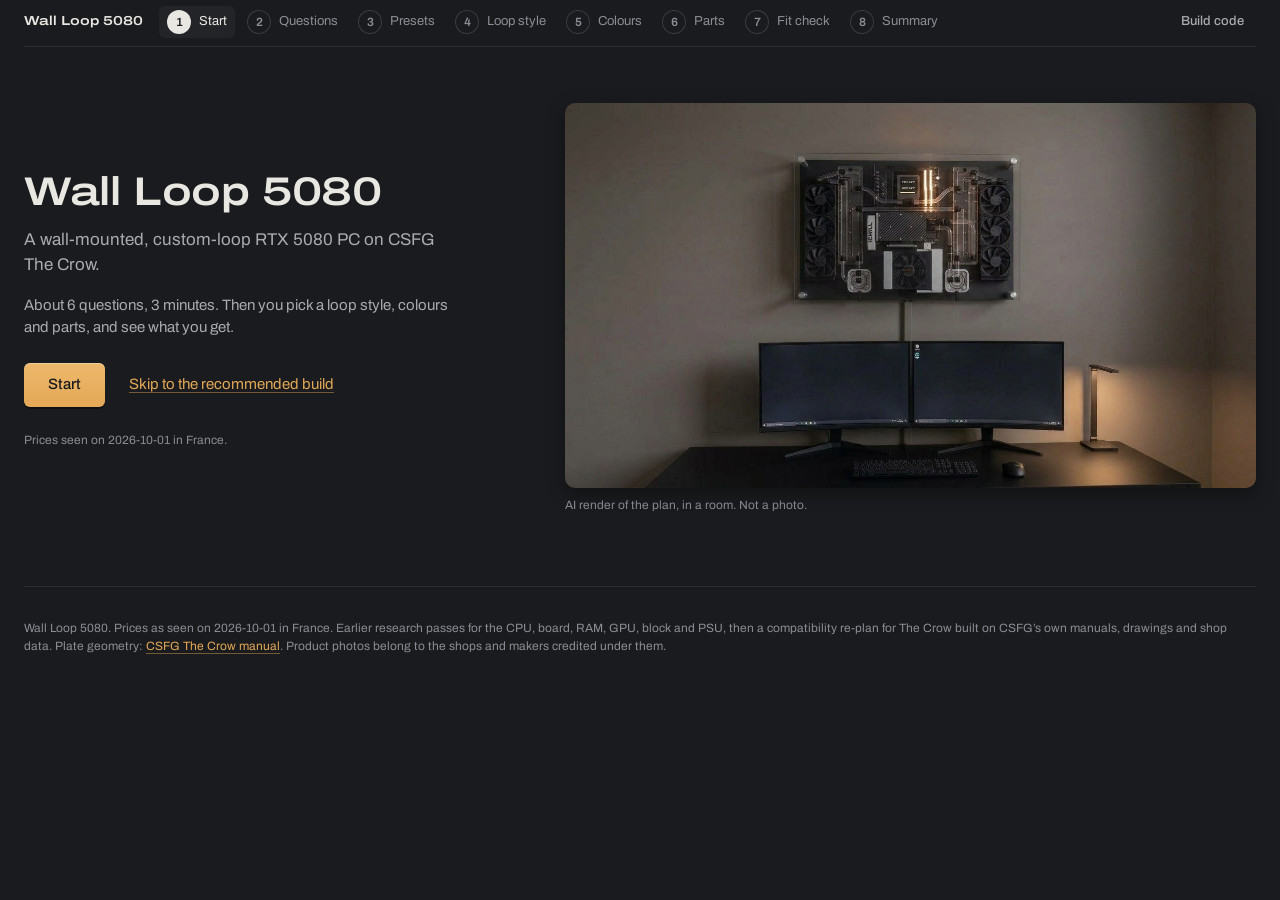
==== index.html @ c1c0ceb1 "Replace the long build sheet with the guided funnel Eight-step funnel: questions, three presets with" ====
<!doctype html><html lang="en"><head><meta charset="utf-8"><meta name="viewport" content="width=device-width, initial-scale=1, viewport-fit=cover"></head><body>
<title>Wall Loop 5080</title>
<meta name="theme-color" content="#1A1B1E">
<link rel="preconnect" href="https://fonts.googleapis.com">
<link rel="preconnect" href="https://fonts.gstatic.com" crossorigin>
<link rel="stylesheet" href="https://fonts.googleapis.com/css2?family=Archivo:wdth,wght@62..125,400..700&display=swap">
<style>
:root{
  color-scheme:dark;
  --wall:#1A1B1E; --panel:#222428; --panel-hi:#2A2D32; --panel-lo:#1D1E21; --socket:#141518;
  --line:rgba(255,255,255,.08); --line-strong:rgba(255,255,255,.14);
  --ink:#E9E7E2; --ink-2:#A9ABB0; --ink-3:#8A8D93;
  --accent:#E3A857; --accent-hi:#EDB86C; --accent-lo:#C98F42; --on-accent:#1A1B1E;
  --coolant:#8FC6CC; --danger:#E0705C;
  --silver:#C4C7CC; --acrylic:rgba(214,232,236,.10); --acrylic-edge:rgba(214,232,236,.50); --photo:#E6E4DF; --photo-ink:#5C5E63; --socket-hi:#18191C;
  --ring:0 0 0 2px var(--focus);
  --sh-panel:0 6px 18px rgba(0,0,0,.35);
  --sh-socket:inset 0 2px 3px rgba(0,0,0,.6), inset 0 -1px 0 rgba(255,255,255,.07);
  --sh-raised:inset 0 1px 0 rgba(255,255,255,.3), 0 2px 0 rgba(0,0,0,.45);
  --ease:cubic-bezier(.4,0,.2,1);
  --t1:100ms; --t2:120ms; --t3:200ms; --t4:280ms;
  --r-badge:3px; --r-ctl:6px; --r-panel:10px;
  --font-mono:ui-monospace,Consolas,monospace;
  --font:'Archivo','Helvetica Neue',Arial,system-ui,sans-serif;
  /* roles (overlays, presses, focus) */
  --accent-line:rgba(227,168,87,.45); --press:rgba(0,0,0,.35); --panel-on:#34373C; --overlay:rgba(20,21,24,.82); --line-dash:rgba(255,255,255,.2); --focus:rgba(227,168,87,.6); --backdrop:rgba(10,11,13,.86); --radar-fill:rgba(233,231,226,.12); --mask:#000; --swatch-edge:rgba(255,255,255,.18); --swatch-glass:rgba(20,21,24,.4); --swatch-liquid:rgba(255,255,255,.35); --level-off:#3A3C40; --level-glow:#E8D2B4; --level-glow-halo:rgba(255,206,150,.5); --level-showcase:#F4E3CB; --level-showcase-halo:rgba(255,206,150,.85); --danger-line:rgba(224,112,92,.6); --backdrop-sheet:rgba(10,11,13,.8);
  /* plan drawing (SVG .s-*): one token per element and property */
  --plan-co:#0E0F11;
  --plan-co-line:rgba(255,255,255,.1);
  --plan-rad:#25272B;
  --plan-rad-line:rgba(255,255,255,.2);
  --plan-fan:#1B1C1F;
  --plan-fan-line:rgba(255,255,255,.2);
  --plan-board:#24262A;
  --plan-board-line:rgba(255,255,255,.26);
  --plan-part:#2E3034;
  --plan-part-line:rgba(255,255,255,.28);
  --plan-dark:#141518;
  --plan-dark-line:rgba(255,255,255,.18);
  --plan-screen:#0C0D0F;
  --plan-screen-line:rgba(255,255,255,.35);
  --plan-ram:#3A3C40;
  --plan-ramlit:#4A4C51;
  --plan-ramlit-line:rgba(255,236,210,.5);
  --plan-tube-line:#8FC6CC;
  --plan-core-line:#8FC6CC;
  --plan-chain-line:#0F1012;
  --plan-chain-o-line:rgba(255,255,255,.4);
  --plan-arrow:#E9E7E2;
  --plan-fit:#0F1012;
  --plan-fit-line:rgba(255,255,255,.45);
  --plan-qd:#D6D4CF;
  --plan-qd-line:#0F1012;
  --plan-qd-line-line:#0F1012;
  --plan-lbl:#E9E7E2;
  --plan-lbl2:#A9ABB0;
  --plan-lbl3:#8A8D93;
  --plan-halo-line:#1A1B1E;
  --plan-lead-line:#8A8D93;
  --plan-mark:#E9E7E2;
  --plan-air:#E9E7E2;
  --plan-ground-line:#8A8D93;
  --plan-scale:#E9E7E2;
  --plan-guide-line:rgba(255,255,255,.16);
  --plan-wall:#2C2D31;
  --plan-glass:rgba(143,198,204,.08);
  --plan-glass-line:rgba(143,198,204,.5);
  --plan-wallbg:#2C2D31;
  --plan-plate:#141518;
  --plan-plate-line:rgba(255,255,255,.26);
  --plan-hw:#3A3D42;
  --plan-hw-line:#C4C7CC;
  --plan-hw2:#2A2C30;
  --plan-hw2-line:rgba(196,199,204,.55);
  --plan-rod:#C4C7CC;
  --plan-rod-line:#141518;
  --plan-acryl:rgba(214,232,236,.10);
  --plan-acryl-line:rgba(214,232,236,.50);
  --plan-chan:rgba(143,198,204,.16);
  --plan-chan-line:rgba(214,232,236,.32);
  --plan-chan-t:#A9ABB0;
  --plan-fanf:#1B1C1F;
  --plan-fanf-line:rgba(255,255,255,.22);
  --plan-fanr:#111214;
  --plan-fanr-line:rgba(255,255,255,.12);
  --plan-blade-line:rgba(255,255,255,.14);
  --plan-carbon:#1E2023;
  --plan-carbon-line:rgba(255,255,255,.28);
  --plan-dim-line:#8A8D93;
  --plan-air2:#A9ABB0;
  --plan-layer-t:#E9E7E2;
  --plan-run:#1A1B1E;
  --plan-run-line:#8FC6CC;
  --plan-run-t:#E9E7E2;
  --plan-logo:#C4C7CC;
  --plan-tube-end:rgba(143,198,204,.26);
  --plan-tube-end-line:#8FC6CC;
  --plan-dev:#1B1C1F;
  --plan-dev-line:rgba(255,255,255,.4);
  --plan-elbow:#0F1012;
  --plan-elbow-line:rgba(255,255,255,.45);
  /* cooling chart (SVG .c-*) */
  --chart-grid-line:rgba(255,255,255,.07);
  --chart-axis:#8A8D93;
  --chart-fan-line:#E9E7E2;
  --chart-pump-line:#8FC6CC;
  --chart-dot:#E9E7E2;
  --chart-dot-line:#222428;
  --chart-dot2:#8FC6CC;
  --chart-dot2-line:#222428;
  --chart-alarm-line:#E0705C;
  --chart-alarm-t:#E0705C;
  --chart-lbl:#E9E7E2;
  --chart-lbl2:#8FC6CC;
  --chart-tip:#141518;
  --chart-tip-line:rgba(255,255,255,.2);
  --chart-tip2:#E9E7E2;
}
*,*::before,*::after{box-sizing:border-box}
body{margin:0;background:var(--wall);color:var(--ink);font-family:var(--font);font-size:15px;line-height:1.5;padding-inline:16px;-webkit-font-smoothing:antialiased;text-rendering:optimizeLegibility}
@media (min-width:720px){body{padding-inline:24px}}
.wrap{max-width:1200px;margin-inline:auto}
h1,h2,h3,h4,h5{margin:0;font-weight:600;line-height:1.15;text-wrap:balance}
p{margin:0}
ul,ol{margin:0;padding:0;list-style:none}
.num{font-variant-numeric:tabular-nums}
a{color:var(--accent);text-decoration:underline;text-decoration-color:var(--accent-line);text-underline-offset:3px;transition:color var(--t2) var(--ease),text-decoration-color var(--t2) var(--ease)}
a:hover{color:var(--accent-hi);text-decoration-color:currentColor}
a:active{color:var(--accent-lo)}
:focus-visible{outline:none;box-shadow:var(--ring);border-radius:var(--r-badge)}
.visually-hidden{position:absolute;width:1px;height:1px;overflow:hidden;clip:rect(0 0 0 0);white-space:nowrap}
:root{scroll-padding-top:56px}
button,a,label,summary{touch-action:manipulation;-webkit-tap-highlight-color:transparent}
.skip{position:absolute;left:16px;top:8px;z-index:30;padding:8px 12px;border-radius:var(--r-ctl);background:var(--accent);color:var(--on-accent);font-size:13px;font-weight:600;text-decoration:none;transform:translateY(-200%);transition:transform var(--t3) var(--ease)}
.skip:focus-visible{transform:none;box-shadow:var(--ring)}
.skip:hover,.skip:active{color:var(--on-accent)}
.sub-h[id]{scroll-margin-top:56px}

/* Header */
.lead{font-size:17px;color:var(--ink-2);max-width:48ch;margin-top:12px}
.plate dl{margin:0}
.plate{margin:0;background:var(--panel);border:1px solid var(--line-strong);border-radius:var(--r-panel);box-shadow:var(--sh-panel);padding:8px 16px}
.plate-row{display:grid;grid-template-columns:minmax(0,1fr) auto;align-items:baseline;gap:16px;padding-block:12px;border-bottom:1px solid var(--line)}
.plate-row dt{font-size:15px;color:var(--ink-2)}
.plate-row dt small{display:block;font-size:12px;color:var(--ink-3)}
.plate-row dd{margin:0;text-align:right}
.plate-row .big{display:block;font-size:26px;font-weight:600;font-variant-numeric:tabular-nums;letter-spacing:-.01em}
.plate-row dd small{display:block;font-size:12px;margin-top:4px}
#thermal-table th[scope="rowgroup"]{white-space:normal;color:var(--ink);font-weight:400;min-width:96px}

.plate-foot{font-size:12px;color:var(--ink-3);padding-block:12px 4px}

/* Sections */
section{padding-block:48px;border-top:1px solid var(--line);scroll-margin-top:44px}
.sec-head{display:grid;gap:8px;margin-bottom:24px;max-width:72ch}
.sec-head h2{font-size:26px}
.sec-head p{color:var(--ink-2)}
h3{font-size:20px}
.sub-h{font-size:17px;margin:32px 0 12px}
.sub-h:first-child{margin-top:0}

/* Buttons */
.btn,.tog,.ghost{font:inherit;font-size:13px;font-weight:500;height:32px;padding-inline:12px;border-radius:var(--r-ctl);border:0;cursor:pointer;display:inline-flex;align-items:center;gap:8px;white-space:nowrap;transition:background-color var(--t2) var(--ease),color var(--t2) var(--ease),filter var(--t2) var(--ease)}
.btn{background:linear-gradient(var(--accent-hi),var(--accent));color:var(--on-accent);box-shadow:var(--sh-raised)}
.btn:hover{filter:brightness(1.08)}
.btn:active{transform:translateY(1px);box-shadow:inset 0 2px 3px var(--press);background:var(--accent-lo)}
.tog{background:var(--panel);color:var(--ink-2);box-shadow:inset 0 0 0 1px var(--line-strong)}
.tog:hover{background:var(--panel-hi);color:var(--ink)}
.tog:active{background:var(--panel-lo)}
.tog[aria-pressed="true"]{background:linear-gradient(var(--panel-on),var(--panel-hi));color:var(--ink);box-shadow:var(--sh-raised)}
.tog[aria-pressed="true"]:hover{filter:brightness(1.08)}
.tog .dot{width:8px;height:8px;border-radius:50%;background:var(--ink-3)}
.tog[aria-pressed="true"] .dot{background:var(--accent)}
.ghost{background:transparent;color:var(--ink-2)}
.ghost:hover{background:var(--panel-hi);color:var(--ink)}
.ghost:active{background:var(--panel-lo)}
.btn:focus-visible,.tog:focus-visible,.ghost:focus-visible{box-shadow:var(--ring);border-radius:var(--r-ctl)}
.btn:focus-visible,.tog[aria-pressed="true"]:focus-visible{box-shadow:var(--sh-raised),0 0 0 2px var(--ink)}
.views .ghost[aria-pressed="true"]{background:var(--panel);color:var(--ink);box-shadow:inset 0 0 0 1px var(--line-strong)}
.views .ghost[aria-pressed="true"]:focus-visible{box-shadow:inset 0 0 0 1px var(--line-strong),var(--ring)}
.btn[disabled],.tog[disabled],.ghost[disabled]{opacity:.5;cursor:default;background:var(--panel-hi);color:var(--ink-3);box-shadow:none;filter:none;transform:none}

/* Segmented control */
.seg{position:relative;display:grid;grid-auto-flow:column;grid-auto-columns:minmax(0,1fr);height:36px;padding:4px;background:var(--socket);box-shadow:var(--sh-socket);border-radius:var(--r-ctl);min-width:0}
.seg-thumb{position:absolute;top:4px;bottom:4px;left:4px;width:calc((100% - 8px) / var(--n,3));border-radius:var(--r-badge);background:linear-gradient(var(--accent-hi),var(--accent));box-shadow:var(--sh-raised);transform:translateX(calc(var(--i,0) * 100%));transition:transform var(--t4) var(--ease)}
.seg button{position:relative;z-index:1;font:inherit;font-size:13px;font-weight:500;border:0;background:transparent;color:var(--ink-2);border-radius:var(--r-badge);cursor:pointer;padding-inline:8px;display:flex;align-items:center;justify-content:center;gap:8px;min-width:0;white-space:nowrap;overflow:hidden;text-overflow:ellipsis;transition:color var(--t2) var(--ease)}
.seg button:hover{color:var(--ink)}
.seg button[aria-checked="true"]{color:var(--on-accent)}
.seg button:focus-visible{box-shadow:var(--ring)}
.seg button[aria-checked="true"]:focus-visible{box-shadow:0 0 0 2px var(--ink)}
.seg .k{font-weight:700}
@media (max-width:560px){
  .seg[data-variant-seg]{grid-auto-flow:row;grid-template-columns:repeat(2,minmax(0,1fr));grid-auto-columns:unset;height:auto;grid-auto-rows:32px}
  .seg[data-variant-seg] .seg-thumb{width:calc((100% - 8px) / 2);height:32px;bottom:auto;transform:translate(calc(var(--cx,0) * 100%),calc(var(--cy,0) * 100%))}
}

/* 3D viewport */
.viewport{position:relative;border-radius:var(--r-panel);overflow:hidden;background:var(--panel);aspect-ratio:16/10;max-height:min(720px,75vh);width:100%;box-shadow:var(--sh-panel);border:1px solid var(--line-strong)}
.viewport canvas{display:block;width:100%;height:100%;cursor:grab;touch-action:pan-y}
.viewport canvas:active{cursor:grabbing}
.viewport canvas:focus-visible{box-shadow:none}
.viewport:has(canvas:focus-visible){box-shadow:var(--sh-panel),var(--ring)}
.vp-badge{position:absolute;top:12px;left:12px;font-size:12px;color:var(--ink-2);background:var(--overlay);border-radius:var(--r-badge);padding:4px 8px;pointer-events:none}
.vp-hint{position:absolute;bottom:12px;left:12px;font-size:12px;color:var(--ink-2);background:var(--overlay);border-radius:var(--r-badge);padding:4px 8px;pointer-events:none}
.vp-loading{position:absolute;inset:0;display:grid;place-content:center;font-size:13px;color:var(--ink-2);pointer-events:none;transition:opacity var(--t3) var(--ease)}
.vp-loading.done{opacity:0}
.views{display:flex;flex-wrap:wrap;align-items:center;gap:4px}
.views .lbl{font-size:12px;color:var(--ink-3);margin-right:4px}
.vp-fallback{position:absolute;inset:0;display:grid;place-content:center;gap:8px;padding:24px;text-align:center;color:var(--ink-2);background:var(--panel)}
.vp-fallback[hidden]{display:none}
.vp-fallback strong{color:var(--ink);font-size:17px;font-weight:600}
.vp-controls{display:flex;flex-wrap:wrap;align-items:center;gap:12px;margin-top:16px}
.vp-controls .seg{flex:1 1 480px;max-width:600px}
.vp-controls .grp{display:flex;gap:8px;flex-wrap:wrap}
.vp-note{margin-top:12px;font-size:13px;color:var(--ink-3);max-width:72ch}

.inview{display:grid;grid-template-columns:repeat(auto-fill,minmax(min(100%,260px),1fr));gap:8px}
@media (min-width:1100px){.inview{grid-template-columns:minmax(0,1fr);overflow-y:auto;overscroll-behavior:contain;padding:2px 4px 8px 2px;align-content:start}}
.inview button{font:inherit;text-align:left;display:grid;gap:0;padding:8px 12px;border:0;border-radius:var(--r-ctl);background:var(--socket);box-shadow:var(--sh-socket);color:var(--ink);cursor:pointer;transition:background-color var(--t2) var(--ease)}
.inview button:hover,.inview button:focus-visible{background:var(--socket-hi);box-shadow:var(--sh-socket),var(--ring)}
.inview .nm{font-size:13px;font-weight:500;line-height:1.15;padding-top:4px}
.inview .dm{font-size:12px;color:var(--ink-3);font-variant-numeric:tabular-nums;padding-bottom:4px}
@media (max-width:600px){.viewport{aspect-ratio:1/1}.vp-controls .seg{flex-basis:100%;max-width:none}}

/* Layout schematics */

.schem{margin:0;background:var(--panel);border:1px solid var(--line-strong);border-radius:var(--r-panel);box-shadow:var(--sh-panel);padding:16px}
.schem-scroll{position:relative;overflow-x:auto}
.schem-scroll svg{display:block;width:100%;height:auto}
#schem-svg svg{min-width:960px}
#side-svg svg{min-width:340px}
.schem.side{padding:16px 8px 8px}
.schem-cap{font-size:12px;color:var(--ink-3);margin:0 0 8px}
.legend{display:flex;flex-wrap:wrap;gap:8px 24px;margin-top:12px;font-size:12px;color:var(--ink-2)}
.legend span{display:inline-flex;align-items:center;gap:8px}
.legend svg{flex:none}
.lay-info{display:grid;grid-template-columns:minmax(0,400px) minmax(0,1fr);gap:24px 32px;margin-top:24px;align-items:start}
.tube-wrap{margin-top:24px}
.variant-card{display:grid;grid-template-columns:minmax(0,1fr);gap:8px;align-items:start;padding-top:8px}
.variant-card .vc-text{max-width:64ch}
.variant-card dl{margin:12px 0 0;display:grid;grid-template-columns:auto minmax(0,1fr);gap:8px 16px;font-size:13px;max-width:72ch}
.variant-card dt{color:var(--ink-3)}
.variant-card dd{margin:0;color:var(--ink-2)}
.variant-card .pc{margin-top:0}
.variant-card h3{display:flex;flex-wrap:wrap;align-items:center;gap:8px 12px}
.variant-card p{color:var(--ink-2);margin-top:8px}
.variant-card .meta{font-size:13px;color:var(--ink-3)}
.rec{display:inline-flex;align-items:center;height:24px;padding-inline:8px;border-radius:var(--r-badge);font-size:12px;font-weight:600;color:var(--ink);box-shadow:inset 0 0 0 1px var(--ink-3)}
.opt{display:inline-flex;align-items:center;height:24px;padding-inline:8px;border-radius:var(--r-badge);font-size:12px;font-weight:500;color:var(--ink-2);background:var(--panel-hi)}
.pc{display:grid;grid-template-columns:1fr 1fr;gap:16px;margin-top:16px}
.pc h4{font-size:13px;color:var(--ink-3);font-weight:500;margin-bottom:8px}
.pc li,.sw li,.alt-list li{position:relative;padding-left:16px;font-size:13px;color:var(--ink);margin-bottom:4px}
.pc li::before,.sw li::before,.alt-list li::before{position:absolute;left:0;top:0;color:var(--ink-3);font-weight:600}
.plus li::before{content:"+"}
.minus li::before{content:"\2212"}
@media (max-width:960px){.lay-info{grid-template-columns:minmax(0,1fr)}}
.lay-info > *{min-width:0}
@media (max-width:480px){.pc{grid-template-columns:minmax(0,1fr)}}

/* Tables */
.tbl-wrap{position:relative;overflow-x:auto;border-radius:var(--r-panel);border:1px solid var(--line-strong);background:var(--panel)}
table{border-collapse:collapse;width:100%;font-size:13px}
caption{text-align:left;padding:12px 16px 4px;color:var(--ink-2);font-size:13px}
th,td{padding:8px 12px;text-align:left;vertical-align:top;border-bottom:1px solid var(--line)}
th{font-weight:500;color:var(--ink-3);white-space:nowrap}
thead th{border-bottom:1px solid var(--line-strong)}
td.r,th.r{text-align:right;font-variant-numeric:tabular-nums;white-space:nowrap}
tbody tr:last-child td{border-bottom:0}
tfoot td,tfoot th{border-top:1px solid var(--line-strong);border-bottom:0;font-weight:600;color:var(--ink)}
#bom{min-width:720px}
#tube-table{min-width:900px}

#thermal-table{min-width:500px}
#header-table{min-width:560px}
.scroll-hint{display:none;font-size:12px;color:var(--ink-3);margin-top:8px}
.tbl-note{font-size:13px;color:var(--ink-2);margin:0 0 12px;max-width:72ch}
.cool-grid .tbl-note{margin-bottom:12px}
@media (max-width:700px){.scroll-hint{display:block}
  #issue-table,#issue-table-resolved,#bom{min-width:0}
  #issue-table thead,#issue-table-resolved thead,#bom thead{position:absolute;width:1px;height:1px;overflow:hidden;clip:rect(0 0 0 0)}
  
  
  
  
  #bom tbody,#bom tfoot{display:block}
  #bom tr{display:grid;grid-template-columns:minmax(0,1fr) auto;gap:4px 12px;padding:8px 16px;border-bottom:1px solid var(--line)}
  #bom tr.nb{border-bottom:0;padding-bottom:0}
  #bom th,#bom td{display:block;padding:0;border:0}
  #bom th[scope="row"]{grid-column:1 / -1;padding-top:4px}
  #bom td[data-label]::before{content:attr(data-label);display:block;font-size:12px;color:var(--ink-3)}
  #bom td.r[data-label]::before{content:none}
  #bom td.r{align-self:end}
  #bom td:empty{display:none}
  #bom tfoot tr{grid-template-columns:minmax(0,1fr) auto}
  #bom td.same-p{display:none}
  #bom td.same-c{grid-column:1 / -1}
  #bom td.same-c[data-label]::before{display:inline;margin-right:4px}
  #bom td.same-c[data-label]::after{content:""}
}
.muted{color:var(--ink-3)}
.warn{color:var(--danger)}
.small{font-size:12px}
.tn{display:inline-grid;place-items:center;min-width:24px;height:24px;padding-inline:4px;border-radius:12px;border:1px solid var(--coolant);color:var(--ink);font-size:12px;font-weight:600;font-variant-numeric:tabular-nums;white-space:nowrap}
.rn{display:block;font-size:12px;color:var(--ink-3);margin-top:4px;white-space:nowrap}
.lyr{display:inline-grid;place-items:center;width:24px;height:24px;border-radius:var(--r-badge);background:var(--panel-hi);font-size:12px;font-weight:600;color:var(--ink-2)}
#tube-table td:nth-child(3){min-width:170px}

#tube-table td:nth-child(4){min-width:220px}
#tube-table td:nth-child(8){min-width:200px}

/* Issues */

/* Parts */

.tags{display:flex;flex-wrap:wrap;gap:8px}
.tag{display:inline-flex;align-items:center;height:24px;padding-inline:8px;border-radius:var(--r-badge);font-size:12px;font-weight:500;color:var(--ink-2);background:var(--panel-hi)}
.tag.pickmark{color:var(--ink);font-weight:600}

/* Product photos */

/* Tiers */
#bom td .it{display:block}
#bom td .nt{display:block;font-size:12px;color:var(--ink-3)}
#bom .cat-cell{color:var(--ink-2);white-space:nowrap}
#bom .tot{font-size:17px}
#bom .lt{display:block}
#bom th[scope="row"]{color:var(--ink-2);font-weight:500;white-space:nowrap}
#bom .first{display:inline-flex;align-items:center;height:24px;padding-inline:8px;margin-top:4px;border-radius:var(--r-badge);font-size:12px;font-weight:500;color:var(--ink);box-shadow:inset 0 0 0 1px var(--ink-3)}
#bom .shop{display:inline-flex;align-items:center;min-height:24px;font-size:12px}
#bom .same{color:var(--ink-3)}
#bom tr.nb td{border-bottom:0;padding-bottom:0}
#header-table col.c1{width:20%}
#header-table col.c2,#header-table col.c3{width:40%}
.ph{margin-top:16px;display:grid;gap:8px;max-width:88ch}
.ph li{display:grid;grid-template-columns:minmax(0,1fr) auto;gap:16px;font-size:13px;padding:8px 12px;border-radius:var(--r-ctl);border:1px dashed var(--line-dash)}
.ph li span:last-child{font-variant-numeric:tabular-nums;color:var(--ink-2);white-space:nowrap}

/* Cooling */
.verdict{max-width:72ch;margin:-8px 0 24px;padding:12px 16px;border-radius:var(--r-ctl);background:var(--panel);box-shadow:inset 0 0 0 1px var(--line-strong);font-size:15px;color:var(--ink)}
.cool-grid{display:grid;grid-template-columns:minmax(0,1fr) minmax(0,1fr);gap:16px;align-items:start}
.chart-card{background:var(--panel);border:1px solid var(--line-strong);border-radius:var(--r-panel);padding:16px 16px 12px}
.chart-card h3{font-size:15px;margin-bottom:4px}
.chart-card p{font-size:12px;color:var(--ink-3);max-width:72ch}
.chart-card > svg{display:block;width:100%;height:auto;margin-top:8px}
.c-grid{stroke:var(--chart-grid-line);stroke-width:1;fill:none}
.c-axis{fill:var(--chart-axis);font-size:12px;font-family:var(--font);font-variant-numeric:tabular-nums}
.c-fan{fill:none;stroke:var(--chart-fan-line);stroke-width:2;stroke-linejoin:round}
.c-pump{fill:none;stroke:var(--chart-pump-line);stroke-width:2;stroke-dasharray:6 4;stroke-linejoin:round}
.c-dot{fill:var(--chart-dot);stroke:var(--chart-dot-line);stroke-width:2}
.c-dot2{fill:var(--chart-dot2);stroke:var(--chart-dot2-line);stroke-width:2}
.c-alarm{stroke:var(--chart-alarm-line);stroke-width:1.5;stroke-dasharray:3 3}
.c-alarm-t{fill:var(--chart-alarm-t);font-size:12px;font-weight:600;font-family:var(--font)}
.c-lbl{fill:var(--chart-lbl);font-size:12px;font-weight:500;font-family:var(--font)}
.c-lbl2{fill:var(--chart-lbl2);font-size:12px;font-weight:500;font-family:var(--font)}
.c-hit{fill:transparent;cursor:default}
.c-tip{pointer-events:none}
.c-tip rect{fill:var(--chart-tip);stroke:var(--chart-tip-line)}
.c-tip text{fill:var(--chart-tip2);font-size:12px;font-family:var(--font);font-variant-numeric:tabular-nums}
@media (max-width:960px){.cool-grid{grid-template-columns:minmax(0,1fr)}}

/* Screens */
.dropped{margin-top:16px;font-size:13px;color:var(--ink-2);max-width:72ch}
.dropped b{color:var(--ink);font-weight:600}
.over{display:block;font-size:12px;color:var(--ink-2);font-weight:400}
.screens{display:grid;grid-template-columns:repeat(auto-fit,minmax(min(100%,340px),1fr));gap:16px}
.scr{background:var(--panel);border:1px solid var(--line-strong);border-radius:var(--r-panel);padding:24px;display:grid;gap:12px;align-content:start}
.scr dl{margin:0;display:grid;grid-template-columns:auto minmax(0,1fr);gap:8px 16px;font-size:13px}
.scr dt{color:var(--ink-3)}
.scr dd{margin:0}
.wiring{margin-top:16px}
#wiring-svg svg{min-width:860px;max-width:908px}
.soft{margin-top:16px;display:grid;grid-template-columns:repeat(auto-fit,minmax(min(100%,340px),1fr));gap:16px}
.soft > div{background:var(--panel);border:1px solid var(--line-strong);border-radius:var(--r-panel);padding:24px}
.soft h3{font-size:17px;margin-bottom:8px}
.soft p,.soft li{font-size:13px;color:var(--ink-2)}
.soft li{padding-left:16px;position:relative;margin-bottom:4px}
.soft li::before{content:"";position:absolute;left:0;top:9px;width:6px;height:1px;background:var(--ink-3)}

/* Checklists */
.check-progress{font-size:13px;color:var(--ink-2);margin-bottom:12px}
.checklist{display:grid;gap:8px;counter-reset:step}
.checklist li{counter-increment:step}
.checklist label{display:grid;grid-template-columns:28px 16px minmax(0,1fr);align-items:start;gap:12px;padding:12px 16px;border-radius:var(--r-ctl);background:var(--socket);box-shadow:var(--sh-socket);cursor:pointer;transition:background-color var(--t2) var(--ease)}
.checklist label:hover{box-shadow:var(--sh-socket),var(--ring);background:var(--socket-hi)}
.checklist label::before{content:counter(step);font-size:13px;font-weight:600;color:var(--ink-3);font-variant-numeric:tabular-nums;line-height:1.5}
.checklist input{width:16px;height:16px;margin:3px 0 0;accent-color:var(--accent);cursor:pointer}
.checklist input:focus-visible{outline:2px solid var(--focus);outline-offset:2px;box-shadow:none}
.checklist .ct{font-size:15px;transition:opacity var(--t2) var(--ease)}
.checklist .ct small{display:block;font-size:13px;color:var(--ink-2)}
.checklist .crit{color:var(--danger);font-size:12px;font-weight:600;margin-right:8px}
.checklist input:checked ~ .ct{opacity:.55}
.templates{font-size:13px;color:var(--ink-2);margin-bottom:12px;max-width:72ch}

/* Prompts */

/* Open items */
.open{display:grid;gap:8px;max-width:72ch}

.r-fig{margin:0;min-width:0}
.zoom{display:block;width:100%;padding:0;border:0;background:var(--socket);border-radius:var(--r-panel);overflow:hidden;cursor:zoom-in;box-shadow:var(--sh-panel)}
.zoom img{display:block;width:100%;height:auto;transition:opacity var(--t2) var(--ease)}
.zoom:hover{box-shadow:var(--sh-panel),var(--ring)}
.zoom.missing:hover{box-shadow:none}
.zoom:focus-visible{box-shadow:var(--ring);border-radius:var(--r-panel)}
.r-cap{margin-top:12px;font-size:13px;color:var(--ink-2);max-width:72ch}
.r-def{margin:4px 0 0;font-size:12px;line-height:1.4;color:var(--ink-3)}
.r-cap b{display:block;font-size:15px;font-weight:600;color:var(--ink);margin-bottom:4px}
.r-cap .k{color:var(--ink);font-weight:600}
.r-cap p + p{margin-top:4px}

.zoom{position:relative}
.zoom .r-miss{position:absolute;inset:0;display:none;place-content:center;gap:4px;padding:16px;text-align:center;font-size:13px;color:var(--ink-3)}
.zoom .r-miss b{font-size:15px;font-weight:600;color:var(--ink-2)}
.zoom.missing{cursor:default;outline:1px dashed var(--line-dash);outline-offset:-1px;box-shadow:none}
.zoom.missing img{opacity:0}
.zoom.missing .r-miss{display:grid}

.r-note{font-size:13px;color:var(--ink-3);margin-top:12px;max-width:72ch}

.lightbox,.sheet{overscroll-behavior:contain}
.rail-undo{font-size:13px;color:var(--ink-2);margin:8px 0 0}
.lightbox{padding:0;border:0;border-radius:var(--r-panel);background:var(--panel);color:var(--ink);box-shadow:var(--sh-panel);width:fit-content;max-width:calc(100vw - 32px);max-height:calc(100vh - 32px);overflow:auto;overscroll-behavior:contain;opacity:0;transform:scale(.98);transition:opacity var(--t3) var(--ease),transform var(--t3) var(--ease)}
.lightbox.in{opacity:1;transform:none}
.lightbox::backdrop{background:var(--backdrop)}
.lb-stage{position:relative;min-width:min(480px,calc(100vw - 32px));min-height:120px;display:grid;place-items:center;background:var(--socket)}
.lightbox img{display:block;max-width:min(1600px,calc(100vw - 32px));max-height:calc(100vh - 160px);width:auto;height:auto;margin:0 auto}
.lightbox.photo .lb-stage{background:var(--photo)}
.lightbox.photo img{mix-blend-mode:multiply;padding:16px;max-height:min(720px,calc(100vh - 160px))}
.lb-miss{position:absolute;inset:0;display:grid;place-content:center;font-size:13px;color:var(--ink-3);padding:24px;text-align:center}
.lightbox.photo .lb-miss{color:var(--photo-ink)}
.lb-miss[hidden]{display:none}
.lb-ctl{display:flex;align-items:center;gap:4px;flex:none}
.lb-count{font-size:12px;color:var(--ink-3);margin-right:8px;font-variant-numeric:tabular-nums;white-space:nowrap}
.lb-credit{margin-top:4px;font-size:12px}
.lb-credit a{color:var(--ink-2)}
@media (max-width:560px){.lb-bar{flex-direction:column}.lb-ctl{align-self:flex-end}}
.lb-bar{display:flex;justify-content:space-between;align-items:flex-start;gap:16px;padding:12px 16px}
.lb-cap{font-size:13px;color:var(--ink-2);max-width:80ch;min-width:0}
.lb-cap b{display:block;font-size:15px;color:var(--ink);font-weight:600}
.lb-cap > span{display:block}
.open li{position:relative;padding-left:24px;font-size:15px}
.open li::before{content:"?";position:absolute;left:0;top:0;width:16px;text-align:center;color:var(--ink-3);font-weight:600}
.open li small{display:block;font-size:13px;color:var(--ink-2)}

footer{border-top:1px solid var(--line);padding-block:32px 48px;font-size:12px;color:var(--ink-3)}

/* SVG schematic classes (explicit fills) */
.s-co{fill:var(--plan-co);stroke:var(--plan-co-line);stroke-width:1}
.s-rad{fill:var(--plan-rad);stroke:var(--plan-rad-line);stroke-width:1.2}
.s-fan{fill:var(--plan-fan);stroke:var(--plan-fan-line);stroke-width:1.2}
.s-board{fill:var(--plan-board);stroke:var(--plan-board-line);stroke-width:1.2}
.s-part{fill:var(--plan-part);stroke:var(--plan-part-line);stroke-width:1.2}
.s-dark{fill:var(--plan-dark);stroke:var(--plan-dark-line);stroke-width:1}
.s-screen{fill:var(--plan-screen);stroke:var(--plan-screen-line);stroke-width:1.2}
.s-ram{fill:var(--plan-ram)}
.s-ramlit{fill:var(--plan-ramlit);stroke:var(--plan-ramlit-line);stroke-width:1}
.s-tube{fill:none;stroke:var(--plan-tube-line);stroke-opacity:.26;stroke-width:16;stroke-linecap:round;stroke-linejoin:round}
.s-core{fill:none;stroke:var(--plan-core-line);stroke-width:2.5;stroke-linecap:round;stroke-linejoin:round}
.s-core.M{stroke-dasharray:10 5}
.s-core.B{stroke-dasharray:2.5 4.5}
.s-chain{fill:none;stroke:var(--plan-chain-line);stroke-width:20;stroke-linecap:round;stroke-linejoin:round}
.s-chain-o{fill:none;stroke:var(--plan-chain-o-line);stroke-width:23;stroke-linecap:round;stroke-linejoin:round}
.s-arrow{fill:var(--plan-arrow)}
.s-fit{fill:var(--plan-fit);stroke:var(--plan-fit-line);stroke-width:1.5}
.s-qd{fill:var(--plan-qd);stroke:var(--plan-qd-line);stroke-width:1.5}
.s-qd-line{fill:none;stroke:var(--plan-qd-line-line);stroke-width:2}
.s-lbl{fill:var(--plan-lbl);font-size:15px;font-weight:500;font-family:var(--font)}
.s-lbl2{fill:var(--plan-lbl2);font-size:13px;font-family:var(--font)}
.s-lbl3{fill:var(--plan-lbl3);font-size:13px;font-family:var(--font)}
.s-halo{paint-order:stroke;stroke:var(--plan-halo-line);stroke-width:4px;stroke-linejoin:round}
.s-lead{fill:none;stroke:var(--plan-lead-line);stroke-width:1.2}
.s-mark{fill:var(--plan-mark)}
.s-air{fill:var(--plan-air)}
.s-ground{fill:none;stroke:var(--plan-ground-line);stroke-width:1.2}
.s-scale{fill:var(--plan-scale)}
.s-guide{fill:none;stroke:var(--plan-guide-line);stroke-width:1;stroke-dasharray:3 4}
.s-wall{fill:var(--plan-wall);stroke:none}
.s-glass{fill:var(--plan-glass);stroke:var(--plan-glass-line);stroke-width:1}
.s-wallbg{fill:var(--plan-wallbg)}
.s-plate{fill:var(--plan-plate);stroke:var(--plan-plate-line);stroke-width:1.5;fill-rule:evenodd}
.s-hw{fill:var(--plan-hw);stroke:var(--plan-hw-line);stroke-width:1.2}
.s-hw2{fill:var(--plan-hw2);stroke:var(--plan-hw2-line);stroke-width:1}
.s-rod{fill:var(--plan-rod);stroke:var(--plan-rod-line);stroke-width:1.5}
.s-acryl{fill:var(--plan-acryl);stroke:var(--plan-acryl-line);stroke-width:1.2}
.s-chan{fill:var(--plan-chan);stroke:var(--plan-chan-line);stroke-width:1}
.s-chan-t{fill:var(--plan-chan-t);font-size:12px;font-weight:600;font-family:var(--font);text-anchor:middle}
.s-fanf{fill:var(--plan-fanf);stroke:var(--plan-fanf-line);stroke-width:1}
.s-fanr{fill:var(--plan-fanr);stroke:var(--plan-fanr-line);stroke-width:1}
.s-blade{fill:none;stroke:var(--plan-blade-line);stroke-width:1}
.s-carbon{fill:var(--plan-carbon);stroke:var(--plan-carbon-line);stroke-width:1.2}
.s-dim{fill:none;stroke:var(--plan-dim-line);stroke-width:1}
.s-air2{fill:var(--plan-air2)}
.s-layer-t{fill:var(--plan-layer-t);font-size:13px;font-weight:600;font-family:var(--font);text-anchor:middle}
.s-run{fill:var(--plan-run);stroke:var(--plan-run-line);stroke-width:1.5}
.s-run-t{fill:var(--plan-run-t);font-size:12px;font-weight:600;text-anchor:middle;dominant-baseline:central;font-family:var(--font);font-variant-numeric:tabular-nums}
.s-logo{fill:var(--plan-logo);font-size:12px;font-weight:700;font-family:var(--font)}
.s-core.X{stroke-dasharray:12 4 2 4}
.s-tube-end{fill:var(--plan-tube-end);stroke:var(--plan-tube-end-line);stroke-width:2}
.w-box{fill:var(--panel);stroke:var(--line-dash);stroke-width:1}
.w-t{fill:var(--ink);font-size:13px;font-weight:500;font-family:var(--font)}
.w-t2{fill:var(--ink-2);font-size:12px;font-family:var(--font)}
.w-video{fill:none;stroke:var(--ink);stroke-width:1.5}
.w-power{fill:none;stroke:var(--ink-2);stroke-width:1.5;stroke-dasharray:4 4}
.w-dot{fill:var(--ink)}

/* ================= Funnel ================= */
.app{max-width:1320px;margin-inline:auto}
:root{scroll-padding-top:64px}
/* top bar: brand, stepper, build code; a 2 px progress line */
.fbar{position:sticky;top:0;z-index:20;background:var(--wall);border-bottom:1px solid var(--line)}
.fbar-in{height:44px;display:flex;align-items:center;gap:16px}
.brand{flex:none;font-size:13px;font-weight:600;font-stretch:125%;color:var(--ink);text-decoration:none;white-space:nowrap}
.brand:hover{color:var(--ink)}
.stepper{flex:1 1 auto;min-width:0}
.stepper ol{display:flex;gap:4px}
.stepper a{display:inline-flex;align-items:center;gap:8px;height:32px;padding-inline:8px;border-radius:var(--r-ctl);font-size:13px;color:var(--ink-3);text-decoration:none;white-space:nowrap;transition:background-color var(--t2) var(--ease),color var(--t2) var(--ease)}
.stepper a:hover{background:var(--panel-hi);color:var(--ink)}
.stepper a:active{background:var(--panel-lo)}
.stepper .n{display:inline-grid;place-items:center;width:24px;height:24px;border-radius:12px;font-size:12px;font-weight:600;font-variant-numeric:tabular-nums;box-shadow:inset 0 0 0 1px var(--line-strong)}
.stepper a.done{color:var(--ink-2)}
.stepper a.done .n{box-shadow:inset 0 0 0 1px var(--ink-3)}
.stepper a[aria-current="step"]{color:var(--ink);background:var(--panel)}
.stepper a[aria-current="step"] .n{background:var(--ink);color:var(--wall);box-shadow:none}
.step-mini{display:none;font-size:13px;color:var(--ink-2);white-space:nowrap;overflow:hidden;text-overflow:ellipsis;min-width:0;flex:1 1 auto}
.fbar-share{flex:none}
.fprog{height:2px;background:transparent}
.fprog span{display:block;height:2px;background:var(--ink-2);transform-origin:left;transform:scaleX(0);transition:transform var(--t4) var(--ease)}
@media (max-width:1219px){.stepper .l{display:none}.stepper a[aria-current="step"] .l{display:inline}}
@media (max-width:719px){.stepper{display:none}.step-mini{display:block}.brand{font-size:12px}}

/* shell: content and the build rail */
.shell{display:block;padding-bottom:0}
@media (min-width:1100px){.shell.has-rail{display:grid;grid-template-columns:minmax(0,1fr) 280px;gap:32px;align-items:start}}
main{min-width:0}
.step{padding-block:32px 48px;border-top:0;scroll-margin-top:48px}
.step.enter{animation:stepIn var(--t4) var(--ease) both}
@keyframes stepIn{from{opacity:0;transform:translateX(var(--dx,24px))}}
.sh{display:grid;gap:8px;margin-bottom:24px;max-width:72ch}
.sh h2{font-size:26px}
.sh h2:focus{outline:none}
.sh p{color:var(--ink-2)}
.sh-row{display:flex;flex-wrap:wrap;justify-content:space-between;align-items:end;gap:12px 24px;max-width:none}
.sh-row > div{display:grid;gap:8px;max-width:72ch}
.ghost-link{display:inline-flex;align-items:center;height:32px;padding-inline:12px;border-radius:var(--r-ctl);font-size:13px;font-weight:500;color:var(--ink-2);text-decoration:none;box-shadow:inset 0 0 0 1px var(--line-strong);transition:background-color var(--t2) var(--ease),color var(--t2) var(--ease)}
.ghost-link:hover{background:var(--panel-hi);color:var(--ink)}
.ghost-link:active{background:var(--panel-lo)}
.notice{margin-top:16px;padding:12px 16px;border-radius:var(--r-ctl);background:var(--panel);box-shadow:inset 0 0 0 1px var(--line-strong);font-size:13px;color:var(--ink-2)}
.notice b{color:var(--ink);font-weight:600}
.empty{font-size:13px;color:var(--ink-3);padding:16px;border:1px dashed var(--line-dash);border-radius:var(--r-ctl)}

/* rail */
.rail{min-width:0}
.rail[hidden]{display:none}
@media (min-width:1100px){
  .rail{position:sticky;top:60px;margin-top:32px;max-height:calc(100vh - 76px);overflow:auto;overscroll-behavior:contain;display:grid;gap:16px;padding:16px;border-radius:var(--r-panel);background:var(--panel);border:1px solid var(--line-strong);box-shadow:var(--sh-panel)}
}
.rail-k{font-size:12px;color:var(--ink-3)}
.rail-name{font-size:17px;font-weight:600;margin-top:4px}
.rail-sub{font-size:12px;color:var(--ink-3);margin-top:4px}
.rail-total{font-size:26px;font-weight:600;letter-spacing:-.01em;margin-top:12px}
.rail-first{font-size:12px;color:var(--ink-3);margin-top:4px}
.rail-flag{display:block;color:var(--ink-2)}
.rail-q{font-size:13px;color:var(--ink-2);margin-top:8px}
.rail-ch{display:grid;gap:4px;margin-top:12px;padding-top:12px;border-top:1px solid var(--line)}
.rail-ch li{display:grid;grid-template-columns:minmax(0,1fr) auto;gap:8px;font-size:12px;color:var(--ink-3)}
.rail-ch b{display:block;font-weight:500;color:var(--ink-2);overflow:hidden;text-overflow:ellipsis;white-space:nowrap}
.rail-ch .num{color:var(--ink-2);align-self:end}
.rail-radar{margin-top:12px;padding-top:12px;border-top:1px solid var(--line);display:grid;grid-template-columns:96px minmax(0,1fr);gap:12px;align-items:center}
.rail-radar-t{font-size:12px;color:var(--ink-3)}
.rail-peek{padding:12px;border-radius:var(--r-ctl);background:var(--socket);box-shadow:var(--sh-socket)}
.rail-peek[hidden],.rail-peek:empty{display:none}
.peek-n{font-size:13px;font-weight:600;margin-top:4px}
.peek-t{font-size:17px;font-weight:600;margin-top:4px}
.peek-t span{font-size:13px;font-weight:500;color:var(--ink-2);margin-left:4px}
.peek-e{font-size:12px;color:var(--ink-3);margin-top:4px}
.rail-nav{display:flex;gap:8px;align-items:center}
.rail-nav .btn{flex:1 1 auto;justify-content:center;text-decoration:none;height:36px;gap:0;white-space:nowrap}
.nx-l{white-space:nowrap}
.rail-nav .ghost{text-decoration:none;height:36px}
.rail-nav [hidden]{display:none}
.btn:hover{color:var(--on-accent)}
@media (max-width:1099px){
  .rail{position:sticky;bottom:0;z-index:15;margin-inline:-16px;padding:8px 16px calc(8px + env(safe-area-inset-bottom));background:var(--wall);border-top:1px solid var(--line-strong);display:flex;align-items:center;gap:12px}
  .rail-sum{flex:1 1 auto;min-width:0;display:grid;grid-template-columns:minmax(0,1fr) auto;align-items:baseline;column-gap:8px}
  .rail-sum .rail-k,.rail-sum .rail-sub,.rail-sum .rail-first,.rail-ch,.rail-radar,.rail-peek,.rail-q{display:none}
  .rail-name{font-size:13px;margin:0;overflow:hidden;text-overflow:ellipsis;white-space:nowrap}
  .rail-total{font-size:15px;margin:0}
  .nx-l{display:none}
  .rail-nav .btn{flex:none;padding-inline:16px}
}
@media (min-width:720px) and (max-width:1099px){.rail{margin-inline:-24px;padding-inline:24px}}

/* 0 · welcome */
.welcome{display:grid;grid-template-columns:minmax(0,1fr);gap:24px;align-items:center}
.w-hero{margin:0;order:-1}
.w-hero figcaption{margin-top:8px;font-size:12px;color:var(--ink-3)}
.w-text h1{font-size:40px;font-stretch:125%;letter-spacing:-.01em}
.w-text .lead{text-wrap:pretty}
.w-text h1:focus{outline:none}
.w-meta{margin-top:16px;font-size:15px;color:var(--ink-2);max-width:48ch}
.w-cta{display:flex;flex-wrap:wrap;align-items:center;gap:12px 24px;margin-top:24px}
.btn-lg{height:44px;padding-inline:24px;font-size:15px;text-decoration:none}
.w-skip{font-size:15px}
.w-note{margin-top:24px;font-size:12px;color:var(--ink-3)}
@media (min-width:960px){.welcome{grid-template-columns:minmax(0,5fr) minmax(0,7fr);gap:48px;padding-block:24px}.w-hero{order:0}}
@media (max-width:480px){.w-text h1{font-size:26px}}

/* 1 · questions */
.qgrid{display:grid;grid-template-columns:repeat(auto-fit,minmax(min(100%,420px),1fr));gap:16px;align-items:start}
.qcard{margin:0;padding:24px;border:1px solid var(--line-strong);border-radius:var(--r-panel);background:var(--panel);min-width:0}
.qcard legend{float:left;width:100%;padding:0;font-size:17px;font-weight:600;display:flex;align-items:center;gap:12px}
.qcard legend + *{clear:both}
.qn{display:inline-grid;place-items:center;width:24px;height:24px;border-radius:12px;box-shadow:inset 0 0 0 1px var(--line-strong);font-size:12px;font-weight:600;color:var(--ink-2);flex:none}
.q-h{font-size:13px;color:var(--ink-2);margin:8px 0 16px;clear:both}
.qsub{margin:0;padding:0;border:0;min-width:0}
.qsub + .qsub{margin-top:16px}
.qsub legend{font-size:13px;font-weight:500;color:var(--ink-3);margin-bottom:8px;padding:0}
.choices{display:grid;grid-template-columns:repeat(auto-fit,minmax(min(100%,160px),1fr));gap:8px}
.choice{position:relative;display:grid;grid-template-columns:16px minmax(0,1fr);column-gap:12px;align-content:start;padding:12px 16px;min-height:56px;border-radius:var(--r-ctl);background:var(--socket);box-shadow:var(--sh-socket);cursor:pointer;transition:background-color var(--t2) var(--ease)}
.choice input,.pc-main input,.stc input,.opt-main input,.swt input{position:absolute;opacity:0;width:1px;height:1px;pointer-events:none}
.c-box{grid-row:1 / span 3;width:16px;height:16px;margin-top:2px;border-radius:50%;box-shadow:inset 0 0 0 1.5px var(--ink-3);position:relative;transition:box-shadow var(--t2) var(--ease)}
.c-box::after{content:"";position:absolute;left:5px;top:3px;width:4px;height:7px;border:solid var(--wall);border-width:0 2px 2px 0;transform:rotate(45deg) scale(0);transition:transform var(--t2) var(--ease)}
.c-l{font-size:15px;font-weight:500;line-height:1.3}
.c-h{font-size:12px;color:var(--ink-3);margin-top:4px}
.c-n{font-size:12px;color:var(--ink-2);margin-top:4px}
.choice:hover{background:var(--socket-hi);box-shadow:var(--sh-socket),var(--ring)}
.choice:has(input:checked){background:var(--panel-hi);box-shadow:inset 0 0 0 2px var(--ink)}
.choice:has(input:checked) .c-box,.pcard.on .c-box,.stc.on .c-box,.popt.on .c-box{background:var(--ink);box-shadow:none}
.choice:has(input:checked) .c-box::after,.pcard.on .c-box::after,.stc.on .c-box::after,.popt.on .c-box::after{transform:rotate(45deg) scale(1)}
.choice:has(input:focus-visible),.pc-main:has(input:focus-visible),.stc:has(input:focus-visible),.opt-main:has(input:focus-visible),.swt:has(input:focus-visible){box-shadow:0 0 0 2px var(--ink),var(--ring);outline:none}
.choice:has(input:disabled){opacity:.5;cursor:default}

/* 2 · starting points */
.rec-tools{display:flex;flex-wrap:wrap;align-items:center;gap:12px 16px;margin-bottom:16px}
.rec-note{font-size:13px;color:var(--ink-3)}
.pgrid{display:grid;grid-template-columns:repeat(auto-fit,minmax(min(100%,290px),1fr));gap:16px;align-items:start}
.pcard{border-radius:var(--r-panel);background:var(--panel);border:1px solid var(--line-strong);box-shadow:var(--sh-panel);min-width:0;transition:border-color var(--t2) var(--ease)}
.pcard.on{border-color:var(--ink);box-shadow:var(--sh-panel),inset 0 0 0 1px var(--ink)}
.pc-main{display:grid;gap:12px;padding:20px 20px 12px;cursor:pointer;border-radius:var(--r-panel)}
.pcard:not(.on):hover{border-color:var(--focus)}
.pc-top{display:flex;align-items:center;gap:12px}
.pc-top .c-box{grid-row:auto;margin:0;flex:none}
.pc-name{font-size:20px;font-weight:600;line-height:1.15}
.pc-name small{display:block;font-size:12px;font-weight:500;color:var(--ink-3);margin-top:2px}
.pc-top .rec{margin-left:auto}
.pc-pitch{font-size:13px;color:var(--ink-2)}
.pc-money{display:flex;align-items:baseline;justify-content:space-between;gap:12px;padding-block:8px;border-block:1px solid var(--line)}
.pc-total{font-size:26px;font-weight:600;letter-spacing:-.01em}
.pc-first{font-size:12px;color:var(--ink-3)}
.pc-body{display:grid;gap:12px}
.pc-radar svg{display:block;width:100%;max-width:300px;height:auto;margin-inline:auto}
.pc-parts{display:grid;gap:8px}
.kp{display:grid;grid-template-columns:48px minmax(0,1fr);gap:12px;align-items:center;font-size:13px}
.kp-n{line-height:1.3}
.pc-why{font-size:13px;color:var(--ink-2)}
.pc-why b{display:block;font-size:12px;font-weight:500;color:var(--ink-3);margin-bottom:4px}
.pc-stand{display:block;margin-top:8px;font-size:12px;color:var(--ink-3)}
.pcard > .disc{margin:0 20px 16px}
.cmp{margin-bottom:24px;padding:20px;border-radius:var(--r-panel);background:var(--panel);border:1px solid var(--line-strong)}
.cmp[hidden]{display:none}
.cmp-head{display:flex;flex-wrap:wrap;align-items:center;gap:12px 16px;margin-bottom:12px}
.cmp-head h3{font-size:17px}
.cmp-head .seg{flex:0 1 320px}
.cmp-body{display:grid;grid-template-columns:minmax(0,1fr);gap:24px;align-items:start}
@media (min-width:900px){.cmp-body{grid-template-columns:minmax(0,1fr) minmax(0,1fr)}}
.cmp-radar svg{display:block;width:100%;max-width:400px;height:auto}
.cmp .plate{box-shadow:none}

/* radar (dataviz: one ink series, a dashed ink-3 comparator, hairline grid, no added hue) */
.radar .r-ring,.radar .r-spoke{fill:none;stroke:var(--line);stroke-width:1}
.radar .r-area{fill:var(--radar-fill);stroke:var(--ink);stroke-width:2;stroke-linejoin:round}
.radar .r-area.r-cmp{fill:none;stroke:var(--ink-3);stroke-dasharray:5 4}
.radar .r-area.r-ghost{fill:none;stroke:var(--ink-2);stroke-width:1.5;stroke-dasharray:2 3}
.radar .r-dot{fill:var(--ink);stroke:var(--panel);stroke-width:2}
.radar .r-dot.r-cmp{fill:var(--ink-3)}
.radar .r-hit{fill:transparent}
.radar .r-pt:hover .r-dot{r:5}
.radar .r-lbl{fill:var(--ink-2);font-size:12px;font-family:var(--font)}
.radar .r-empty{fill:var(--ink-3);font-size:12px;font-family:var(--font);text-anchor:middle}
.radar.mini .r-area{stroke-width:1.5}
.r-key{fill:none;stroke:var(--ink);stroke-width:2}
.r-key.r-cmp{stroke:var(--ink-3);stroke-dasharray:5 4}
.rtable{margin-top:8px;font-size:12px}
.rtable caption{padding:4px 0 8px;font-size:12px;color:var(--ink-3)}
.rtable th[scope="row"]{white-space:normal;color:var(--ink-2);font-weight:400}

/* details disclosure (ghost with chevron) */
.disc{margin-top:16px}
.disc > summary{display:inline-flex;align-items:center;gap:8px;min-height:32px;padding-inline:12px;margin-left:-12px;border-radius:var(--r-ctl);font-size:13px;font-weight:500;color:var(--ink-2);cursor:pointer;list-style:none;transition:background-color var(--t2) var(--ease),color var(--t2) var(--ease)}
.disc > summary::-webkit-details-marker{display:none}
.disc > summary::before{content:"";width:6px;height:6px;border-right:1.5px solid currentColor;border-bottom:1.5px solid currentColor;transform:rotate(-45deg);transition:transform var(--t3) var(--ease);flex:none}
.disc[open] > summary::before{transform:rotate(45deg)}
.disc > summary:hover{background:var(--panel-hi);color:var(--ink)}
.disc > summary:active{background:var(--panel-lo)}
.disc > summary:focus-visible{box-shadow:var(--ring)}
.disc.sm{margin-top:8px}
.disc.sm > summary{font-size:12px;min-height:28px}
.disc > :not(summary){margin-top:8px}

/* 3 · loop style */
.st-grid{display:grid;grid-template-columns:minmax(0,1fr);gap:24px}
@media (min-width:1280px){.st-grid{grid-template-columns:minmax(0,1fr) 340px;align-items:start}.st-list{max-height:calc(100vh - 140px);overflow:auto;overscroll-behavior:contain;padding:2px 4px 8px 2px}.st-preview{position:sticky;top:60px}}
.st-bar{display:flex;flex-wrap:wrap;align-items:center;justify-content:space-between;gap:12px;margin-bottom:12px}
.st-bar .seg{flex:0 1 360px}
.st-stage .viewport{aspect-ratio:16/10}
.st-plan,.st-render{margin:0;border-radius:var(--r-panel);background:var(--panel);border:1px solid var(--line-strong);overflow:hidden}
.st-plan{padding:12px}
.st-plan svg{display:block;width:100%;height:auto}
.st-plan[hidden],.st-render[hidden],.pv-slot[hidden]{display:none}
.st-cap{margin-top:12px;font-size:13px;color:var(--ink-2);max-width:72ch}
.st-cap b{color:var(--ink);font-weight:600}
.editor-mount{margin-top:16px}
.editor-mount[hidden]{display:none}
.ed-empty{padding:24px;border-radius:var(--r-panel);border:1px dashed var(--line-dash);font-size:13px;color:var(--ink-2);max-width:72ch}
.ed-t{font-size:15px;font-weight:600;color:var(--ink);margin-bottom:4px}
.filters{display:grid;gap:8px;margin-bottom:12px}
.frow{display:flex;flex-wrap:wrap;align-items:center;gap:4px 8px}
.flbl{font-size:12px;color:var(--ink-3);min-width:88px}
.fscroll{flex-wrap:nowrap;min-width:0}
.fchips{display:flex;gap:8px;min-width:0;overflow-x:auto;scrollbar-width:none;padding:2px;margin:-2px;-webkit-mask-image:linear-gradient(90deg,var(--mask) calc(100% - 32px),transparent);mask-image:linear-gradient(90deg,var(--mask) calc(100% - 32px),transparent)}
.fchips::-webkit-scrollbar{display:none}
.fchips .fchip{flex:none}
.fchips:focus-within{-webkit-mask-image:none;mask-image:none}
.flbl-x{font-size:12px;color:var(--ink-3)}
.stc-rec{margin-left:auto;font-size:12px;font-weight:500;color:var(--ink-3)}
.fchip{font:inherit;font-size:12px;font-weight:500;height:28px;padding-inline:12px;border:0;border-radius:14px;background:transparent;color:var(--ink-2);box-shadow:inset 0 0 0 1px var(--line-strong);cursor:pointer;transition:background-color var(--t2) var(--ease),color var(--t2) var(--ease)}
.fchip:hover{background:var(--panel-hi);color:var(--ink)}
.fchip:active{background:var(--panel-lo)}
.fchip[aria-pressed="true"]{background:var(--panel-hi);color:var(--ink);box-shadow:inset 0 0 0 1px var(--ink-3)}
.fchip:focus-visible{box-shadow:var(--ring)}
.st-count{font-size:12px;color:var(--ink-3);margin-bottom:8px}
.st-cards{display:grid;gap:8px}
.stc{position:relative;display:grid;grid-template-columns:88px minmax(0,1fr);gap:12px;padding:8px;border-radius:var(--r-ctl);background:var(--socket);box-shadow:var(--sh-socket);cursor:pointer;transition:background-color var(--t2) var(--ease)}
.stc:hover{background:var(--socket-hi);box-shadow:var(--sh-socket),var(--ring)}
.stc.on{background:var(--panel-hi);box-shadow:inset 0 0 0 2px var(--ink)}
.stc-img{display:block;border-radius:var(--r-badge);overflow:hidden;background:var(--wall);aspect-ratio:1/1}
.stc-img img,.stc-svg svg{display:block;width:100%;height:100%;object-fit:contain}
.stc-t{display:grid;gap:4px;align-content:start;min-width:0}
.stc-n{display:flex;align-items:center;gap:8px;font-size:13px;font-weight:600}
.stc-n .c-box{grid-row:auto;margin:0;flex:none}
.stc-i{font-size:12px;color:var(--ink-2)}
.stc-tags{display:flex;flex-wrap:wrap;gap:4px}
.stc-tags .tag{height:24px;font-size:12px}
.st-risks{list-style:none;margin:8px 0 0;padding:0;display:grid;gap:4px;font-size:13px;color:var(--ink-2)}
.stc-risk{display:grid;gap:2px;font-size:12px;color:var(--ink-2)}
.stc-risk span::before{content:"";display:inline-block;width:6px;height:6px;border-radius:50%;box-shadow:inset 0 0 0 1.5px var(--ink-2);margin-right:6px;vertical-align:1px}
.stc-meta{display:flex;flex-wrap:wrap;gap:4px 12px;font-size:12px;color:var(--ink-2)}
.dots{display:inline-flex;gap:3px;vertical-align:middle}
.dots i{width:6px;height:6px;border-radius:3px;box-shadow:inset 0 0 0 1px var(--ink-3)}
.dots i.on{background:var(--ink-2);box-shadow:none}

/* the 3D block, wherever it is mounted */
.pv .vp-controls{margin-top:12px}
.pv .vp-controls .seg{flex:0 0 220px;max-width:220px}
.pv .inview{grid-template-columns:repeat(auto-fill,minmax(min(100%,240px),1fr));max-height:none}
.pv[data-slot="colours"] .inview-d,.pv[data-slot="style"] .inview-d,.pv[data-slot="summary"] .inview-d{display:none}
.pv[data-slot="summary"] .vp-note,.pv[data-slot="colours"] .vp-note{display:none}
@media (max-width:600px){.pv .vp-controls .seg{flex-basis:100%;max-width:none}}

/* 4 · colours */
.col-grid{display:grid;grid-template-columns:minmax(0,1fr);gap:24px}
@media (min-width:1280px){.col-grid{grid-template-columns:minmax(0,1fr) 340px;align-items:start}.col-preview{position:sticky;top:60px}}
.col-controls{display:grid;gap:8px}
.cg{margin:0;padding:16px 0;border:0;border-top:1px solid var(--line);min-width:0}
.cg:first-child{border-top:0;padding-top:0}
.cg-l{float:left;width:100%;padding:0;font-size:13px;font-weight:600;color:var(--ink)}
.cg-h{clear:both;font-size:12px;color:var(--ink-3);margin-top:4px}
.cg.dim .sws{opacity:.5}
.sws{display:flex;flex-wrap:wrap;gap:4px;margin-top:8px}
.swt{position:relative;display:grid;justify-items:center;align-content:start;gap:4px;width:80px;padding:8px 4px;border-radius:var(--r-ctl);cursor:pointer;text-align:center;transition:background-color var(--t2) var(--ease)}
.swt:hover{background:var(--panel-hi)}
.swt:has(input:checked){background:var(--panel)}
.swt.off{cursor:default;opacity:.5}
.swt.off:hover{background:transparent}
.swt-l{font-size:12px;font-weight:500;line-height:1.2}
.swt-p{font-size:12px;color:var(--ink-3);line-height:1.2}
.swt-p:empty{display:none}
.dot-sw{width:36px;height:36px;border-radius:50%;background:var(--c);box-shadow:inset 0 0 0 1px var(--swatch-edge);position:relative;transition:box-shadow var(--t2) var(--ease)}
.dot-sw.glass{background:linear-gradient(135deg,var(--c),var(--swatch-glass))}
.dot-sw.liquid{background:radial-gradient(circle at 35% 30%,var(--swatch-liquid),transparent 45%),var(--c)}
.dot-sw.glow{background:radial-gradient(circle,var(--c) 0 38%,transparent 70%),var(--socket)}
.swt:has(input:checked) .dot-sw,.swt:has(input:checked) .lv,.swt:has(input:checked) .scr-th{box-shadow:0 0 0 2px var(--panel),0 0 0 4px var(--ink)}
.lv{width:36px;height:36px;border-radius:var(--r-ctl);background:var(--socket);box-shadow:inset 0 0 0 1px var(--swatch-edge);position:relative;overflow:hidden}
.lv::after{content:"";position:absolute;inset:8px 14px;border-radius:2px;background:var(--level-off)}
.lv-glow::after{background:var(--level-glow);box-shadow:0 0 8px var(--level-glow-halo)}
.lv-showcase::after{background:var(--level-showcase);box-shadow:0 0 14px var(--level-showcase-halo)}
.scr-th{position:relative;width:44px;height:44px;border-radius:var(--r-ctl);background:var(--bg);box-shadow:inset 0 0 0 1px var(--swatch-edge);display:grid;place-items:center}
.scr-th i{position:absolute;inset:6px;border-radius:50%;border:2px solid transparent;border-top-color:var(--arc);border-right-color:var(--arc)}
.scr-th b{font-size:12px;font-weight:600;color:var(--num);font-variant-numeric:tabular-nums}
.pals{display:flex;flex-wrap:wrap;gap:8px;margin-top:8px;clear:both}
.pal{font:inherit;font-size:12px;font-weight:500;display:inline-flex;align-items:center;gap:8px;height:32px;padding:0 12px 0 8px;border:0;border-radius:16px;background:var(--socket);box-shadow:var(--sh-socket);color:var(--ink-2);cursor:pointer;transition:background-color var(--t2) var(--ease),color var(--t2) var(--ease)}
.pal:hover{background:var(--socket-hi);color:var(--ink)}
.pal[aria-checked="true"]{background:var(--panel-hi);color:var(--ink);box-shadow:inset 0 0 0 2px var(--ink)}
.pal:focus-visible{box-shadow:var(--ring)}
.pal-d{display:inline-flex}
.pal-d i{width:14px;height:14px;border-radius:7px;box-shadow:0 0 0 2px var(--socket);margin-left:-4px}
.pal-d i:first-child{margin-left:0}
.custom-row{display:flex;align-items:center;gap:12px}
.custom-row input[type=color]{width:44px;height:32px;padding:0;border:0;border-radius:var(--r-ctl);background:transparent;cursor:pointer}
.cg-un{font-size:12px;color:var(--ink-3);margin-top:8px}
.cg-un b{color:var(--ink-2);font-weight:500}

/* 5 · parts */
.cu-top{display:flex;flex-wrap:wrap;align-items:center;gap:8px 16px;margin-bottom:16px}
.slots{border-top:1px solid var(--line)}
.slot{border-bottom:1px solid var(--line)}
.slot-hd{font-size:inherit;font-weight:inherit;margin:0}
.slot-h{font:inherit;width:100%;display:grid;grid-template-columns:minmax(0,180px) minmax(0,1fr) auto 16px;gap:16px;align-items:center;min-height:56px;padding:8px 12px;border:0;background:transparent;color:var(--ink);text-align:left;cursor:pointer;border-radius:var(--r-ctl);text-decoration:none;transition:background-color var(--t2) var(--ease)}
.slot-h:hover{background:var(--panel)}
.slot-h:active{background:var(--panel-lo)}
.slot-h:focus-visible{box-shadow:var(--ring)}
.slot-l{font-size:13px;color:var(--ink-3)}
.slot-c{font-size:15px;font-weight:500;overflow:hidden;text-overflow:ellipsis;white-space:nowrap}
.slot-d{font-size:13px;color:var(--ink-2);white-space:nowrap}
.chev{width:8px;height:8px;border-right:1.5px solid var(--ink-3);border-bottom:1.5px solid var(--ink-3);transform:rotate(45deg);transition:transform var(--t3) var(--ease);justify-self:center}
.slot-h[aria-expanded="true"] .chev{transform:rotate(-135deg)}
.chev.r{transform:rotate(-45deg)}
.slot-b{padding:4px 0 16px}
.slot-b > .frow{margin:4px 0 12px}
.popts{display:grid;gap:8px}
.popt{border-radius:var(--r-ctl);background:var(--socket);box-shadow:var(--sh-socket);transition:background-color var(--t2) var(--ease)}
.popt:not(.dis):hover{background:var(--socket-hi);box-shadow:var(--sh-socket),var(--ring)}
.popt.on{background:var(--panel-hi);box-shadow:inset 0 0 0 2px var(--ink)}
.popt.dis{opacity:.62}
.opt-main{position:relative;display:grid;grid-template-columns:72px minmax(0,1fr) auto;gap:12px 16px;align-items:start;padding:12px 16px 4px;cursor:pointer;border-radius:var(--r-ctl)}
.popt.dis .opt-main{cursor:default}
.opt-t{display:grid;gap:4px;min-width:0}
.opt-n{display:flex;align-items:flex-start;gap:8px;font-size:15px;font-weight:500;line-height:1.3}
.opt-n .c-box{grid-row:auto;margin-top:2px;flex:none}
.opt-c{font-size:13px;color:var(--ink-2)}
.opt-v{display:flex;flex-wrap:wrap;gap:4px 8px;align-items:center}
.opt-p{display:grid;justify-items:end;gap:4px;font-size:15px;font-weight:600;white-space:nowrap}
.opt-d{font-size:12px;font-weight:500;color:var(--ink-2)}
.opt-x{margin:0 16px 8px 104px}
.opt-xb{font-size:13px;color:var(--ink-2);display:grid;gap:8px;max-width:72ch}
.opt-xb .pc{margin-top:0}
@media (max-width:560px){.slot-h{grid-template-columns:minmax(0,1fr) auto 16px}.slot-l{grid-column:1 / -1}.opt-main{grid-template-columns:56px minmax(0,1fr)}.opt-p{grid-column:2;justify-items:start;grid-auto-flow:column;gap:12px}.opt-x{margin-left:16px}}
.thumb{display:block;width:72px;aspect-ratio:4/3;border-radius:var(--r-ctl);background:var(--photo);padding:4px;overflow:hidden;flex:none}
.thumb img{display:block;width:100%;height:100%;object-fit:contain;mix-blend-mode:multiply}
.thumb.sm{width:48px}
.thumb.empty{display:grid;place-items:center;background:transparent;box-shadow:inset 0 0 0 1px var(--line-strong);font-size:12px;line-height:1.1;font-weight:500;color:var(--ink-3);text-align:center;overflow:hidden;padding:4px}
.thumb.empty span{display:-webkit-box;-webkit-box-orient:vertical;-webkit-line-clamp:3;max-width:100%;overflow:hidden;font-size:11px;overflow-wrap:anywhere}
.opt-ph{display:flex;gap:8px;overflow-x:auto;padding-bottom:4px;margin-bottom:10px}
.opt-ph .ph-btn{flex:none;width:112px;aspect-ratio:4/3;padding:6px;border:0;border-radius:var(--r-ctl);background:var(--photo);cursor:zoom-in;position:relative}
.opt-ph .ph-btn img{display:block;width:100%;height:100%;object-fit:contain;mix-blend-mode:multiply}
.opt-ph .ph-btn .ph-miss{display:none}
.opt-ph .ph-btn.broken .ph-miss{display:grid;place-items:center;position:absolute;inset:0;font-size:12px;color:var(--ink-3)}
.opt-ph .ph-btn.broken img{opacity:0}
.thumb.broken img{opacity:0}
@media (max-width:560px){.thumb{width:56px}}

/* status chips (OK / Check / Fail): never amber; FAIL is the only red besides safety */
.chip{display:inline-flex;align-items:center;gap:6px;height:24px;padding-inline:8px;border-radius:var(--r-badge);font-size:12px;font-weight:600;white-space:nowrap}
.chip-g{width:8px;height:8px;border-radius:50%;flex:none}
.chip.ok{color:var(--ink-2);background:var(--panel-hi)}
.chip.ok .chip-g{background:var(--ink-3)}
.chip.risk{color:var(--ink);box-shadow:inset 0 0 0 1px var(--ink-3)}
.chip.risk .chip-g{background:transparent;box-shadow:inset 0 0 0 2px var(--ink)}
.chip.fail{color:var(--danger);box-shadow:inset 0 0 0 1px var(--danger-line)}
.chip.fail .chip-g{background:var(--danger)}
.chip.pend{color:var(--ink-3);box-shadow:inset 0 0 0 1px var(--line-strong)}
.chip.pend .chip-g{background:transparent;box-shadow:inset 0 0 0 1px var(--ink-3)}

/* 6 · fit check */
#plan-fig{margin-bottom:24px}
.aud-sum{font-size:13px;color:var(--ink-2);margin-bottom:12px}
.audit{display:grid;gap:4px;max-width:960px}
.aud > summary{display:grid;grid-template-columns:auto auto minmax(0,1fr) auto;align-items:center;gap:12px;min-height:44px;padding:8px 12px;border-radius:var(--r-ctl);cursor:pointer;list-style:none;transition:background-color var(--t2) var(--ease)}
.aud > summary::-webkit-details-marker{display:none}
.aud > summary:hover{background:var(--panel)}
.aud > summary:focus-visible{box-shadow:var(--ring)}
.aud[open] > summary{background:var(--panel)}
.aud > summary .crit{color:var(--danger);font-size:12px;font-weight:600}
.aud > summary .crit:empty{display:none}
.aud > summary:not(:has(.crit)){grid-template-columns:auto minmax(0,1fr) auto}
.aud-t{font-size:15px}
.aud-a{font-size:12px;color:var(--ink-3);white-space:nowrap}
.aud-b{padding:8px 12px 12px 96px;font-size:13px;color:var(--ink-2);max-width:80ch}
.aud-src{margin-top:4px;font-size:12px;color:var(--ink-3)}
@media (max-width:560px){.aud > summary,.aud > summary:not(:has(.crit)){grid-template-columns:auto minmax(0,1fr);align-items:start}.aud > summary .chip{justify-self:start}.aud-t,.aud-a,.aud > summary .crit{grid-column:2}.aud-b{padding-left:12px}}
#side-svg svg{min-width:340px}
.lay-info{margin-top:8px}

/* 7 · what you'll get */
.shared-banner{display:flex;flex-wrap:wrap;justify-content:space-between;align-items:center;gap:16px;margin-bottom:24px;padding:16px 20px;border-radius:var(--r-panel);background:var(--panel);border:1px solid var(--line-strong)}
.shared-banner[hidden]{display:none}
.sb-t{font-size:15px;font-weight:600}
.sb-x{font-size:13px;color:var(--ink-2);margin-top:4px;max-width:72ch}
.sb-w{margin-top:8px;font-size:12px;color:var(--ink-2);display:grid;gap:4px}
.sb-a{display:flex;gap:8px;align-items:center}
.sb-a .ghost{text-decoration:none}
.sum-look{display:grid;grid-template-columns:minmax(0,1fr);gap:16px;align-items:start}
@media (min-width:900px){.sum-look{grid-template-columns:minmax(0,1fr) minmax(0,1fr)}}
.sum-render{margin:0;min-width:0}
.sum-render .zoom{max-width:1376px}
.sum-live{min-width:0}
.sum-live .viewport{aspect-ratio:16/9}
.sum-live-cap{margin-top:8px;font-size:12px;color:var(--ink-3)}
.zoom.capped{max-width:1376px}
.concepts{margin-top:24px}
.cc-head{display:flex;flex-wrap:wrap;align-items:baseline;gap:4px 16px;margin-bottom:8px}
.cc-head .sub-h{margin:0}
.cc-strip{display:grid;grid-auto-flow:column;grid-auto-columns:minmax(220px,280px);gap:8px;overflow-x:auto;padding-bottom:8px;margin-top:8px}
.cc-i{box-shadow:none}
.ai{margin-top:24px;padding:16px 20px;border-radius:var(--r-panel);border:1px solid var(--line)}
.ai[hidden]{display:none}
.ai-row{display:flex;flex-wrap:wrap;align-items:center;gap:12px 16px}
.seg-ai{flex:0 1 300px;height:auto;min-height:36px}
.seg-ai button{flex-direction:column;gap:0;line-height:1.1;padding-block:4px}
.seg-x{font-size:12px;font-weight:400;opacity:.8}
.ai-cost{flex:1 1 280px;font-size:12px;color:var(--ink-3);max-width:60ch}
.ai-keyform{margin-top:16px;max-width:520px}
.ai-how{margin:8px 0 0 18px;list-style:decimal;font-size:13px;color:var(--ink-2);display:grid;gap:4px}
.ai-key{margin-top:12px;font-size:13px;color:var(--ink-2);display:flex;flex-wrap:wrap;align-items:center;gap:4px 8px}
.ai-status{font-size:12px;color:var(--ink-3);margin-top:8px;min-height:18px}
.ai-status:empty{min-height:0;margin:0}
.ai-err{margin-top:8px;font-size:13px;color:var(--ink);padding:8px 12px;border-radius:var(--r-ctl);box-shadow:inset 0 0 0 1px var(--ink-3)}
.ai-out{margin:16px 0 0}
.sum-facts{display:grid;grid-template-columns:repeat(auto-fit,minmax(min(100%,200px),1fr));gap:8px;margin-top:24px}
.facts-note{grid-column:1 / -1;font-size:12px;color:var(--ink-3);max-width:72ch}
.fact{padding:16px;border-radius:var(--r-ctl);background:var(--panel);min-width:0}
.fact.wide{grid-column:1 / -1}
.fact-t{font-size:12px;color:var(--ink-3)}
.fact-b{font-size:20px;font-weight:600;margin-top:4px;font-variant-numeric:tabular-nums}
.fact-x{font-size:12px;color:var(--ink-2);margin-top:4px}
.sum-plan svg{min-width:860px}
.buy{min-width:640px}
.buy .gh th,.buy .gh td{background:var(--panel-hi);color:var(--ink);font-weight:600;border-bottom:1px solid var(--line-strong);white-space:normal}
.buy th[scope="row"]{color:var(--ink-2);font-weight:500;white-space:nowrap}
.buy td .it{display:block}
.buy td .nt{display:block;font-size:12px;color:var(--ink-3)}
.buy .shop{font-size:12px;white-space:nowrap}
.buy .cf{display:block;font-size:12px;font-weight:400;color:var(--ink-3)}
.buy tr.nb td,.buy tr.nb th{border-bottom:0;padding-bottom:0}
.buy .tot{font-size:17px}
@media (max-width:700px){
  .buy{min-width:0}
  .buy tbody,.buy tfoot{display:block}
  .buy tr{display:grid;grid-template-columns:minmax(0,1fr) auto;gap:4px 12px;padding:8px 16px;border-bottom:1px solid var(--line)}
  .buy tr.nb{border-bottom:0;padding-bottom:0}
  .buy th,.buy td{display:block;padding:0;border:0}
  .buy th[scope="row"]{grid-column:1 / -1;padding-top:4px}
  .buy td:nth-of-type(2){grid-column:1}
  .buy td.r{grid-column:2;grid-row:span 2;align-self:start}
  .buy .gh th{grid-column:1}
  .buy .gh td{grid-column:2}
}
.code-box{margin-top:24px}
.cb{display:grid;grid-template-columns:minmax(0,1fr);gap:12px;padding:16px 20px;border-radius:var(--r-panel);background:var(--panel);border:1px solid var(--line-strong)}
.cb-t{font-size:15px;font-weight:600}
.cb-x{font-size:13px;color:var(--ink-2);margin-top:4px}
.cb-c{display:block;padding:8px 12px;border-radius:var(--r-ctl);background:var(--socket);box-shadow:var(--sh-socket);font-family:var(--font-mono);font-size:12px;color:var(--ink-2);overflow-wrap:anywhere;max-height:88px;overflow:auto}
.cb-a{display:flex;flex-wrap:wrap;align-items:center;gap:8px}
.cb-s{font-size:12px;color:var(--ink-3)}
.deals{display:grid;gap:8px;max-width:960px}
.deal{display:grid;grid-template-columns:minmax(0,1fr) auto;gap:8px 24px;align-items:start;padding:12px 16px;border-radius:var(--r-ctl);background:var(--panel)}
.deal-t{font-size:15px;font-weight:600}
.deal-x{font-size:13px;color:var(--ink-2);margin-top:4px}
.deal-m{display:grid;justify-items:end;gap:4px;font-size:12px;color:var(--ink-3);text-align:right}
.deal-m .num{color:var(--ink);font-size:13px;font-weight:600}
@media (max-width:560px){.deal{grid-template-columns:minmax(0,1fr)}.deal-m{justify-items:start;text-align:left}}
.ph li span:first-child{color:var(--ink)}

/* build-code dialog */
.sheet{padding:0;border:0;border-radius:var(--r-panel);background:var(--panel);color:var(--ink);box-shadow:var(--sh-panel);width:min(560px,calc(100vw - 32px))}
.sheet::backdrop{background:var(--backdrop-sheet)}
.sheet-in{padding:20px 24px 24px;display:grid;gap:8px}
.sheet-head{display:flex;align-items:center;justify-content:space-between;gap:12px}
.sheet-head h2{font-size:20px}
.sheet-lead{font-size:13px;color:var(--ink-2);margin-bottom:8px}
.fld-l{font-size:12px;font-weight:500;color:var(--ink-3);margin-top:8px}
.code-out,.fld{font:inherit;font-size:13px;width:100%;padding:8px 12px;border:0;border-radius:var(--r-ctl);background:var(--socket);box-shadow:var(--sh-socket);color:var(--ink)}
.code-out{font-family:var(--font-mono);font-size:12px;resize:vertical;min-height:72px}
.fld{height:36px}
.code-out:focus-visible,.fld:focus-visible{outline:none;box-shadow:var(--sh-socket),var(--ring)}
.sheet-act,.sheet-row{display:flex;flex-wrap:wrap;gap:8px;align-items:center}
.sheet-row .fld{flex:1 1 220px}
.sheet-status{font-size:12px;color:var(--ink-3);min-height:18px}
.sheet-err{font-size:13px;color:var(--ink);min-height:0}
.sheet-err:not(:empty){padding:8px 12px;border-radius:var(--r-ctl);box-shadow:inset 0 0 0 1px var(--ink-3)}

/* plan: screens and dials, elbow fittings */
.s-dev{fill:var(--plan-dev);stroke:var(--plan-dev-line);stroke-width:1.2}
.s-elbow{fill:var(--plan-elbow);stroke:var(--plan-elbow-line);stroke-width:1.5}
.seg button[disabled]{opacity:.45;cursor:default}
.seg button[disabled]:hover{color:var(--ink-2)}

@media (prefers-reduced-motion:reduce){
  *,*::before,*::after{transition-duration:0ms !important;animation-duration:0ms !important;scroll-behavior:auto !important}
}
</style>

<script>window.WL_ERRORS=[];(function(){function r(m){WL_ERRORS.push(String(m));document.documentElement.setAttribute("data-errors",JSON.stringify(WL_ERRORS.slice(0,8)));}addEventListener("error",function(e){r(e.message+" @"+e.lineno)});addEventListener("unhandledrejection",function(e){r("promise: "+(e.reason&&e.reason.message||e.reason))});window.WL_REC=r;})();</script>
<a class="skip" href="#main">Skip to the content</a>
<div class="app" id="app">
  <header class="fbar">
    <div class="fbar-in">
      <a class="brand" href="#welcome" translate="no">Wall Loop 5080</a>
      <nav class="stepper" aria-label="Steps"><ol id="stepper"></ol></nav>
      <p class="step-mini" id="step-mini"></p>
      <button class="ghost fbar-share" type="button" id="btn-code" aria-haspopup="dialog">Build code</button>
    </div>
    <div class="fprog" aria-hidden="true"><span id="fprog-bar"></span></div>
  </header>

  <div class="shell" id="shell">
    <main id="main" tabindex="-1">

      <!-- 0 · Welcome -->
      <section class="step" data-step="welcome" aria-labelledby="h-welcome">
        <div class="welcome">
          <div class="w-text">
            <h1 id="h-welcome" tabindex="-1" translate="no">Wall Loop 5080</h1>
            <p class="lead">A wall-mounted, custom-loop RTX 5080 PC on CSFG The Crow.</p>
            <p class="w-meta">About 6 questions, 3 minutes. Then you pick a loop style, colours and parts, and see what you get.</p>
            <div class="w-cta"><a class="btn btn-lg" href="#questions" id="w-start">Start</a><a class="w-skip" href="#build" id="w-skip">Skip to the recommended build</a></div>
            <p class="w-note" id="w-note"></p>
          </div>
          <figure class="w-hero" id="w-hero"></figure>
        </div>
      </section>

      <!-- 1 · Questions -->
      <section class="step" data-step="questions" aria-labelledby="h-questions" hidden>
        <div class="sh"><h2 id="h-questions" tabindex="-1">Six quick questions</h2><p>Each one starts on a sensible answer, so Next always works. Your answers stay in this browser.</p></div>
        <form class="qgrid" id="qform" onsubmit="return false"></form>
      </section>

      <!-- 2 · Recommendations -->
      <section class="step" data-step="recommend" aria-labelledby="h-recommend" hidden>
        <div class="sh"><h2 id="h-recommend" tabindex="-1">Three starting points</h2><p id="rec-lead"></p></div>
        <div class="rec-tools"><button class="tog" type="button" id="tog-compare" aria-pressed="false"><span class="dot" aria-hidden="true"></span>Compare two</button><p class="rec-note" id="rec-note"></p></div>
        <div class="cmp" id="cmp" hidden></div>
        <div class="pgrid" id="pgrid" role="radiogroup" aria-labelledby="h-recommend"></div>
      </section>

      <!-- 3 · Loop style -->
      <section class="step" data-step="style" aria-labelledby="h-style" hidden>
        <div class="sh"><h2 id="h-style" tabindex="-1">Loop style</h2><p>How the hardline runs across the plate. Every style is drawn to scale on the same Crow.</p></div>
        <div class="st-grid">
          <div class="st-preview">
            <div class="st-bar">
              <div class="seg seg3" role="radiogroup" aria-label="Preview" id="st-view"></div>
              <button class="ghost" type="button" id="btn-edit-loop" aria-expanded="false" aria-controls="editor-mount">Edit this loop</button>
            </div>
            <div class="st-stage" id="st-stage">
              <div class="pv-slot" data-pv-slot="style"></div>
              <div class="st-plan" id="st-plan" hidden></div>
              <figure class="st-render" id="st-render" hidden></figure>
            </div>
            <p class="st-cap" id="st-cap" aria-live="polite"></p>
          </div>
          <div class="st-list">
            <div class="filters" id="st-filters" role="group" aria-label="Filter the loop styles"></div>
            <p class="st-count" id="st-count" aria-live="polite"></p>
            <div class="st-cards" id="st-cards" role="radiogroup" aria-label="Loop styles"></div>
          </div>
        </div>
        <div class="editor-mount" id="editor-mount" hidden></div>
      </section>

      <!-- 4 · Colours -->
      <section class="step" data-step="colours" aria-labelledby="h-colours" hidden>
        <div class="sh"><h2 id="h-colours" tabindex="-1">Colours and light</h2><p>Plate, glass, fittings, coolant and light. The model updates as you choose.</p></div>
        <div class="col-grid">
          <div class="col-preview"><div class="pv-slot" data-pv-slot="colours"></div></div>
          <div class="col-controls" id="col-controls"></div>
        </div>
      </section>

      <!-- 5 · Customise -->
      <section class="step" data-step="customise" aria-labelledby="h-customise" hidden>
        <div class="sh sh-row"><div><h2 id="h-customise" tabindex="-1">Choose your parts</h2><p>Optional. Open a row to see what each option changes. Point at an option to preview it in the summary.</p></div>
          <a class="ghost-link" href="#build" id="cu-skip">Looks good, continue</a></div>
        <div class="cu-top" id="cu-top"></div>
        <div class="slots" id="slots"></div>
      </section>

      <!-- 6 · Fit check -->
      <section class="step" data-step="build" aria-labelledby="h-build" hidden>
        <div class="sh"><h2 id="h-build" tabindex="-1">It fits, it works</h2><p id="build-lead">The plan to scale, the model, and every check with its numbers.</p></div>
        <figure class="schem" id="plan-fig">
          <p class="schem-cap" id="schem-cap"></p>
          <div class="schem-scroll" id="schem-svg" tabindex="0" role="region" aria-label="Front view to scale, scrolls sideways on small screens"></div>
          <p class="scroll-hint">Swipe sideways to see the whole plate.</p>
          <figcaption class="legend" id="schem-legend"></figcaption>
        </figure>
        <div class="pv-slot" data-pv-slot="build">
          <div class="pv" id="pv">
            <div class="viewport" id="viewport">
              <canvas id="scene" role="application" aria-roledescription="3D viewer" aria-label="3D model of the wall-mounted PC on The Crow. Arrow keys pan; the View buttons move the camera."></canvas>
              <p class="vp-badge" id="vp-badge"></p>
              <p class="vp-hint" id="vp-hint">Drag to turn. Ctrl + scroll to zoom.</p>
              <p class="vp-loading" id="vp-loading" aria-live="polite">Loading the 3D model…</p>
              <div class="vp-fallback" id="vp-fallback" hidden>
                <strong>The 3D preview needs WebGL</strong>
                <span>This browser could not start it. The plan to scale shows the same build.</span>
              </div>
            </div>
            <div class="vp-controls">
              <div class="seg seg2" role="radiogroup" aria-label="Lighting in the model" id="amb-seg"></div>
              <div class="grp">
                <button class="tog" id="tog-flow" type="button" aria-pressed="false" title="Show the coolant direction along the tubes"><span class="dot" aria-hidden="true"></span>Flow</button>
                <button class="tog" id="tog-glass" type="button" aria-pressed="true" title="Show or hide the front glass panel"><span class="dot" aria-hidden="true"></span>Glass</button>
              </div>
              <div class="views" role="group" aria-label="Camera views">
                <button class="ghost" type="button" data-view="angle" aria-pressed="true" title="Three-quarter view from the left (starting view)">Angle</button>
                <button class="ghost" type="button" data-view="front" aria-pressed="false" title="Straight on, as it hangs on the wall">Front</button>
                <button class="ghost" type="button" data-view="side" aria-pressed="false" title="From the right: the wall gap, the depth layers and the glass">Side</button>
                <button class="ghost" type="button" data-view="close" aria-pressed="false" title="Close-up of the CPU block and the GPU">Close-up</button>
              </div>
            </div>
            <p class="vp-note" id="vp-note"></p>
            <details class="disc inview-d"><summary>Parts in the model</summary><div class="inview" id="inview" role="group" aria-label="Point at a part to highlight it in the model"></div></details>
            <p class="visually-hidden" id="hl-live" aria-live="polite"></p>
          </div>
        </div>
        <h3 class="sub-h">Checks</h3>
        <p class="aud-sum" id="aud-sum"></p>
        <ul class="audit" id="audit"></ul>
        <details class="disc"><summary>Side view and the runs</summary>
          <div class="lay-info">
            <figure class="schem side"><p class="schem-cap">Side view from the right, to scale</p><div class="schem-scroll" id="side-svg" tabindex="0" role="region" aria-label="Side view, scrolls sideways"></div></figure>
            <div class="variant-card" id="variant-card"></div>
          </div>
          <div class="tbl-wrap tube-wrap" tabindex="0" role="region" aria-label="Tube runs, scrolls sideways"><table id="tube-table"></table></div>
        </details>
      </section>

      <!-- 7 · What you'll get (also the read-only view of a shared build) -->
      <section class="step" data-step="summary" aria-labelledby="h-summary" hidden>
        <div class="shared-banner" id="shared-banner" hidden></div>
        <div class="sh"><h2 id="h-summary" tabindex="-1">What you’ll get</h2><p id="sum-lead"></p></div>
        <div class="sum-look" id="sum-look">
          <figure class="sum-render" id="sum-render"></figure>
          <div class="sum-live"><div class="pv-slot" data-pv-slot="summary"></div><p class="sum-live-cap" id="sum-live-cap"></p></div>
        </div>
        <div class="ai" id="ai"></div>
        <p class="visually-hidden" id="ai-live" role="status" aria-live="polite"></p>
        <div class="sum-facts" id="sum-facts"></div>
        <h3 class="sub-h">The plan</h3>
        <figure class="schem"><div class="schem-scroll sum-plan" id="sum-plan" tabindex="0" role="region" aria-label="Plan to scale, scrolls sideways on small screens"></div></figure>
        <h3 class="sub-h">Buy list</h3>
        <p class="tbl-note" id="buy-note"></p>
        <div class="tbl-wrap" tabindex="0" role="region" aria-label="Buy list"><table class="buy" id="buy"></table></div>
        <div class="code-box" id="sum-code"></div>
        <div id="sum-more">
          <h3 class="sub-h">Deals</h3>
          <ul class="deals" id="deals"></ul>
          <h3 class="sub-h">Not included yet</h3>
          <ul class="ph" id="placeholders"></ul>
          <h3 class="sub-h">Dry-fit before buying the rest</h3>
          <p class="templates" id="templates"></p>
          <p class="check-progress" id="dry-progress" aria-live="polite"></p>
          <ol class="checklist" id="drylist"></ol>
          <h3 class="sub-h">Before you hang it</h3>
          <p class="check-progress" id="check-progress" aria-live="polite"></p>
          <ol class="checklist" id="checklist"></ol>
          <details class="disc"><summary>Thermals and the fan curve</summary>
            <p class="verdict" id="thermal-verdict"></p>
            <p class="tbl-note" id="air-note"></p>
            <div class="cool-grid">
              <div><p class="tbl-note" id="thermal-note"></p><div class="tbl-wrap" tabindex="0" role="region" aria-label="Coolant temperatures, scrolls sideways"><table id="thermal-table"></table></div></div>
              <div class="chart-card" id="fan-chart"></div>
            </div>
          </details>
          <details class="disc"><summary>Header map</summary><div class="tbl-wrap" tabindex="0" role="region" aria-label="Header map, scrolls sideways"><table id="header-table"></table></div></details>
          <details class="disc"><summary>BIOS, software and the screen</summary>
            <div class="screens" id="screen-cards"></div>
            <figure class="schem wiring"><div class="schem-scroll" id="wiring-svg" tabindex="0" role="region" aria-label="Screen wiring, scrolls sideways"></div><figcaption class="legend" id="wiring-legend"></figcaption></figure>
            <div class="soft" id="soft"></div>
          </details>
          <details class="disc"><summary>The three starting points, line by line</summary><div class="tbl-wrap" tabindex="0" role="region" aria-label="Starting points compared, scrolls sideways"><table class="bom" id="bom"></table></div></details>
          <details class="disc"><summary>Not verified yet</summary><ul class="open" id="open-list"></ul></details>
        </div>
      </section>
    </main>

    <aside class="rail" id="rail" aria-label="Your build" hidden>
      <div class="rail-sum" id="rail-sum"></div>
      <div class="rail-peek" id="rail-peek" aria-live="polite"></div>
      <nav class="rail-nav" aria-label="Step navigation"><a class="ghost nv-back" id="nav-back" href="#welcome">Back</a><a class="btn nv-next" id="nav-next" href="#questions">Next</a></nav>
    </aside>
  </div>

  <footer id="foot"></footer>

  <dialog class="lightbox" id="lightbox" aria-labelledby="lb-title">
    <div class="lb-stage"><img id="lb-img" alt="" src="data:," width="1600" height="893" referrerpolicy="no-referrer"><p class="lb-miss" id="lb-miss" hidden>Photo unavailable: the shop did not serve it here.</p></div>
    <div class="lb-bar">
      <div class="lb-cap" id="lb-cap"><b id="lb-title"></b><span id="lb-text"></span><span class="lb-credit" id="lb-credit"></span></div>
      <div class="lb-ctl">
        <span class="lb-count" id="lb-count" aria-live="polite"></span>
        <button class="ghost" type="button" id="lb-prev" title="Previous image (Left arrow)">Previous</button>
        <button class="ghost" type="button" id="lb-next" title="Next image (Right arrow)">Next</button>
        <button class="ghost" type="button" id="lb-close" autofocus title="Close the larger view (Esc)">Close</button>
      </div>
    </div>
  </dialog>

  <dialog class="sheet" id="code-dlg" aria-labelledby="code-h">
    <div class="sheet-in">
      <div class="sheet-head"><h2 id="code-h">Build code</h2><button class="ghost" type="button" id="code-close">Close</button></div>
      <p class="sheet-lead">Your build is saved in this browser as you go. A code holds the whole build: paste it anywhere, or share the link.</p>
      <label class="fld-l" for="code-out">Your code</label>
      <textarea class="code-out" id="code-out" rows="3" readonly translate="no" spellcheck="false"></textarea>
      <div class="sheet-act"><button class="btn" type="button" id="code-copy">Copy code</button><button class="tog" type="button" id="code-link">Copy share link</button></div>
      <p class="sheet-status" id="code-status" aria-live="polite"></p>
      <label class="fld-l" for="code-in">Paste a code</label>
      <div class="sheet-row"><input class="fld" id="code-in" name="build-code" type="text" placeholder="WL1.…" autocomplete="off" spellcheck="false" translate="no"><button class="tog" type="button" id="code-open">Open</button></div>
      <p class="sheet-err" id="code-err" role="alert"></p>
    </div>
  </dialog>
</div>

<script>
/* =====================================================================
   BUILD: the single source of truth. Every section, the 3D model and the
   schematics render from this object. Source: crow-data.md (2026-10-01).
   Coordinates (mm): origin = top-left corner of the plate seen from the
   glass; x right, y DOWN; z = depth from the plate FRONT face toward the
   glass (wall at z -35, glass inner face at z 140).
   Source labels: M = measured on CSFG's plate drawing (+-1.5 mm),
   D = CSFG spec drawing (+-4 mm), S = CSFG published value,
   P = scaled from photos (+-5-10 mm), E = estimate (dry-fit to confirm).
   ===================================================================== */
(function () {
const Z = [0, 0, 1], UP = [0, -1, 0], DOWN = [0, 1, 0], LEFT = [-1, 0, 0], RIGHT = [1, 0, 0];
const pt = (x, y, z, n) => ({ p: [x, y, z], n: n || Z });

/* Runs shared by both layouts (pumps, GPU, radiators). */
const RUN = {
  P1: { id: 'P1', from: { ref: 'spL.out', chain: [['z+', 18], ['x-', 2], ['y-', 12]] }, to: { ref: 'pinL.Bb', chain: [['z+', 17], ['x+', 2], ['y+', 12]] },
    spec: { path: 'Vertical at x 219', vis: 26, cut: 50, bends: '0', fit: '90 up on the Spectre outlet, 90 down on the Pinion' } },
  P2: { id: 'P2', from: { ref: 'pinR.Bb', chain: [['z+', 17], ['x-', 2], ['y+', 12]] }, to: { ref: 'spR.in', chain: [['z+', 18], ['x+', 2], ['y-', 12]] },
    spec: { path: 'Vertical at x 601', vis: 52, cut: 76, bends: '0', fit: '90 down on the Pinion, 90 up on the Spectre inlet' } },
  Gin: { id: 'G-in', from: { ref: 'spR.out', chain: [['z+', 45], ['y-', 12]] }, to: 'gpu.b', via: [[573, 267, 95]], qd: { near: [573, 372, 95], id: 'QD-1' },
    spec: { path: 'Up x 573 from y 452 to 299, bend, left along y 267 into the card', vis: 247, cut: 270, bends: '1', fit: '30 mm extension + 90 on the Spectre outlet. QD-1 on the vertical (2 pieces)' } },
  Gout: { id: 'G-out', from: 'gpu.t', to: { ref: 'pinR.Ab', chain: [['z+', 44], ['y-', 12]] }, via: [[662, 242, 95]], qd: { near: [545, 242, 95], id: 'QD-2' },
    spec: { path: 'Right along y 242 to x 630, bend, down x 662', vis: 275, cut: 300, bends: '1', fit: 'QD-2 on the horizontal (2 pieces). 30 mm extension + 90 on the Pinion' } },
  R1: { id: 'R1', from: { ref: 'pinR.At', chain: [['z+', 17], ['y-', 1.5], ['x+', 12]] }, to: { ref: 'radR.i', chain: [['z+', 38], ['y+', 1.5], ['x-', 12]] },
    spec: { path: 'Straight along y 87', vis: 33, cut: 57, bends: '0', fit: '90 on the Pinion, 20 mm extension + 90 on the radiator' } },
  R2: { id: 'R2', from: { ref: 'radR.o', chain: [['z+', 53], [[-111, -37, 0], 12]] }, to: { ref: 'pinR.L1', chain: [['z+', 32], [[111, 37, 0], 12]] },
    spec: { path: 'Straight diagonal rising about 18 degrees toward the Pinion, in front of R1', vis: 83, cc: 117, bends: '0', fit: 'Two 90s aimed at each other, on 2x 20 mm and 20 mm extensions' } },
  R3: { id: 'R3', from: { ref: 'pinL.L1', chain: [['z+', 32], [[-111, 37, 0], 12]] }, to: { ref: 'radL.o', chain: [['z+', 53], [[111, -37, 0], 12]] },
    spec: { path: 'Mirror of R2', vis: 83, cc: 117, bends: '0', fit: 'Two 90s aimed at each other, on extensions' } },
  R4: { id: 'R4', from: { ref: 'radL.i', chain: [['z+', 38], ['y+', 1.5], ['x+', 12]] }, to: { ref: 'pinL.At', chain: [['z+', 17], ['y-', 1.5], ['x-', 12]] },
    spec: { path: 'Mirror of R1, along y 87', vis: 33, cut: 57, bends: '0', fit: '20 mm extension + 90 on the radiator, 90 on the Pinion' } },
  P3: { id: 'P3', from: { ref: 'pinL.Ab', chain: [['z+', 17], ['y+', 12]] }, to: { ref: 'spL.in', chain: [['z+', 18], ['x-', 12]] }, via: [[158, 469, 68]],
    spec: { path: 'Down x 158 to y 437, bend, right along y 469 into the pump', vis: 101, cut: 125, bends: '1', fit: '90 down on the Pinion, 90 left on the Spectre inlet' } },
};

window.BUILD = {
  meta: {
    name: 'Wall Loop 5080',
    summary: 'A custom-loop gaming PC hung on the wall like a painting: Ryzen 7 9800X3D, an RTX 5080 Frostbite PRO lying flat on a riser, two 360 mm radiators behind six visible fans, two clear acrylic Pinion plates as reservoirs and clear hardline, on CSFG The Crow, a black aluminium wall plate with a glass front.',
    seen: '2026-10-01',
    market: 'France',
    rising: 'RAM, GPU and SSD prices are rising.',
    sources: 'Earlier research passes for the CPU, board, RAM, GPU, block and PSU, then a compatibility re-plan for The Crow built on CSFG’s own manuals, drawings and shop data.',
  },

  /* Product photos: 'hotlink' uses the shop image URLs (never rehosted on the public site),
     'local' uses the copies in img/refs/parts/ for offline viewing. ?images=local overrides. */
  imageMode: 'hotlink',

  geometry: {
    status: 'measured',
    source: { label: 'CSFG The Crow manual', href: 'https://www.csfg.io/_files/ugd/a43be4_32689e6b26974144ad54725307b94a9d.pdf' },
    note: 'Plate cut-outs and hardware measured on CSFG’s drawing (M, ±1.5 mm) or published (S). Part envelopes and port positions are photo-scaled (P) or estimates (E) until the dry-fit.',
    frame: {
      w: 820, h: 540, chamfer: 10, plateT: 5, wallZ: -35, glassZ: 140, glassT: 4, knobZ: 165,
      corners: [[22.5, 22.5], [797.4, 22.4], [22.8, 517.2], [797.4, 517.1]], rodR: 10, knobR: 12, distR: 20,
      bracket: { x: [70, 750], y: [44, 74] },
      windows: [
        { x: [20.3, 120.6], y: [104.4, 448.2], neck: [26.3, 114.2], notch: { x: 139.4, side: 'right', ys: [118, 238, 358] } },
        { x: [699.5, 800.5], y: [104.4, 448.2], neck: [705.5, 794.5], notch: { x: 680.7, side: 'left', ys: [190, 310, 430] } },
      ],
      necks: [[204, 230], [324, 350]],
      pumpHoles: [{ c: [221.3, 468.7], d: 61.5 }, { c: [599.2, 468.6], d: 61.5 }],
      slots: [
        { id: 'slotL', note: 'EPS, rear I/O', x: [309.2, 342.6], y: [38.3, 181.4] }, { id: 'slit', x: [301.3, 303.9], y: [38.3, 181.4] },
        { id: 'slotR1', note: '24-pin', x: [487.6, 521.4], y: [38.3, 181.4] }, { id: 'slotR2', note: 'front panel', x: [487.6, 521.4], y: [195.7, 306.2] },
        { id: 'slotB', note: 'bottom headers, DP', x: [313.3, 445.9], y: [290, 318.9] },
        { id: 'slotPsu', note: 'PSU cables', x: [483.5, 532.3], y: [367.8, 501.9] },
        { id: 'ac', note: 'AC cord', x: [290.8, 314], y: [471.1, 500] },
        { id: 'btn', x: [397.4, 423.4], y: [516.2, 531.6] },
      ],
      logo: { x: [708.5, 732.9], y: [491.4, 519.2] },
      button: [410, 523.9],
      moboBars: [
        { x: [289, 319], y: [27, 36] }, { x: [459, 520], y: [27, 36] }, { x: [459, 520], y: [184, 193] }, { x: [459, 520], y: [308, 318] }, { x: [294, 303], y: [192, 310] },
      ],
      gpuHolder: { base: { x: [250, 282], y: [218, 355] }, arms: [[230, 258], [320, 348]], armZ: 117 },
      gpuSupport: { bar: { x: [441, 493], y: [348, 354] }, post: { x: [474, 494], y: [321, 348] }, z: [72, 86] },
      shroud: { x: [441, 542], y: [348, 520], z: [0, 101], cover: [523, 542] },
      psuBracket: { x: [312, 345], y: [359, 509] },
    },
    layers: { B: 68, M: 83, F: 95, X: 115 },
    layerNote: { B: 'a 90 directly on a port', M: 'CPU links and radiator diagonals', F: 'GPU links', X: 'the crossbar' },
    tube: { od: 16, fit: 15, bendR: 35, minBendR: 32 },
    qd: { len: 64.6, dia: 23.9, withFittings: 99 }, // a QD plus its two compression fittings needs ~99 mm of straight tube
    /* Held by the chassis: identical in both layouts. */
    fixed: [
      { id: 'radL', type: 'radiator', side: 'L', box: { x: [8.3, 132.3], y: [80.5, 472], z: [0, 55] }, name: 'Alphacool HPE-30 360 + 3 Noctua 120 mm fans, left', src: 'S',
        ports: { o: pt(50, 86, 30), i: pt(90, 86, 30), f: pt(70, 466, 30) } },
      { id: 'radR', type: 'radiator', side: 'R', box: { x: [688, 812], y: [80.5, 472], z: [0, 55] }, name: 'Alphacool HPE-30 360 + 3 Noctua 120 mm fans, right', src: 'S',
        ports: { i: pt(730, 86, 30), o: pt(770, 86, 30), f: pt(750, 466, 30) } },
      { id: 'pinL', type: 'pinion', side: 'L', box: { x: [140.3, 235.3], y: [24.75, 404.75], z: [0, 51] }, name: 'CSFG Pinion Left, clear acrylic, 250 ml', src: 'S',
        ports: { L1: pt(161, 49, 51), L2: pt(187, 49, 51), L3: pt(216, 112, 51), At: pt(157, 89, 51), Ab: pt(158, 383, 51), Bt: pt(216, 193, 51), Bb: pt(217, 383, 51) } },
      { id: 'pinR', type: 'pinion', side: 'R', box: { x: [585.3, 680.3], y: [24.75, 404.75], z: [0, 51] }, name: 'CSFG Pinion Right, clear acrylic, 250 ml', src: 'S',
        ports: { L1: pt(659, 49, 51), L2: pt(633, 49, 51), L3: pt(604, 112, 51), At: pt(663, 89, 51), Ab: pt(662, 383, 51), Bt: pt(604, 193, 51), Bb: pt(603, 383, 51) } },
      { id: 'spL', type: 'spectre', side: 'L', box: { x: [175, 267], y: [423, 515], z: [0, 50] }, name: 'CSFG Spectre + Alphacool VPP655 PWM (D5), left', src: 'S',
        ports: { in: pt(221, 469, 50), out: pt(221, 443, 50), rl: pt(175, 469, 25, LEFT), rr: pt(267, 469, 25, RIGHT), rt: pt(221, 423, 25, UP), rb: pt(221, 515, 25, DOWN) } },
      { id: 'spR', type: 'spectre', side: 'R', box: { x: [553, 645], y: [423, 515], z: [0, 50] }, name: 'CSFG Spectre + Alphacool VPP655 PWM (D5), right', src: 'S',
        ports: { in: pt(599, 469, 50), out: pt(573, 469, 50), rl: pt(553, 469, 25, LEFT), rr: pt(645, 469, 25, RIGHT), rt: pt(599, 423, 25, UP), rb: pt(599, 515, 25, DOWN) } },
      { id: 'board', type: 'board', box: { x: [290, 534], y: [21, 326], z: [15, 16.6] }, name: 'ASUS ROG Crosshair X870E Dark Hero, ATX', src: 'E' },
      { id: 'cpu', type: 'cpuBlock', box: { x: [364, 452], y: [56, 176], z: [20, 65] }, name: 'Granzon GAMSC, ports down', src: 'E',
        ports: { l: pt(397, 163, 65), r: pt(419, 163, 65) } },
      { id: 'gpu', type: 'gpuFlat', box: { x: [280.5, 467], y: [201, 321], z: [85, 105] }, name: 'RTX 5080 Frostbite PRO, flat on the GPU holder', src: 'P',
        len: 186.5, alt: { len: 223, endX: 503, note: 'A 223 mm card ends at x 503 with a 25 mm port pitch.' },
        ports: { t: pt(467, 244, 95, RIGHT), b: pt(467, 265, 95, RIGHT) } },
      { id: 'riser', type: 'riser', box: { x: [336, 429], y: [204, 346], z: [17, 100] }, name: 'HYTE PCIe 5.0 Hyper Riser, 200 mm', src: 'E' },
      { id: 'psu', type: 'psu', box: { x: [330, 505], y: [360, 510], z: [8, 94] }, name: 'be quiet! Dark Power 14, 175 mm, in the shroud', src: 'E' },
    ],
    /* Chassis entries for the in-view list (highlight boxes only). */
    chassis: [
      { id: 'plate', name: 'The Crow plate, black', box: { x: [0, 820], y: [0, 540], z: [-5, 0] }, src: 'M', dims: '820 x 540 x 5' },
      { id: 'glass', name: 'Glass on four silver rods', box: { x: [0, 820], y: [0, 540], z: [140, 144] }, src: 'S', dims: '820 x 540 x 4 mm, 140 mm clear' },
      { id: 'gap', name: 'Wall gap, open top and bottom', box: { x: [0, 820], y: [0, 540], z: [-35, -5] }, src: 'E', dims: 'about 30 mm deep' },
      { id: 'shroud', name: 'PSU shroud and GPU support, silver', box: { x: [441, 542], y: [321, 520], z: [0, 101] }, src: 'D', dims: '101 x 172 x 101' },
      { id: 'holder', name: 'GPU holder, silver', box: { x: [250, 285], y: [218, 355], z: [0, 117] }, src: 'D', dims: '32 x 137 x 117' },
    ],
  },

  layouts: [
    {
      id: 'L1', key: 'L1', name: 'Crossbar', short: 'Crossbar', recommended: true, tiers: ['premium', 'value'],
      summary: 'CSFG’s standard Pinion routing with the GPU fed from the right. One straight crossbar under the CPU joins the two Pinion B channels, two symmetric shoulders run from the Pinion feet to the CPU, and the GPU takes both of its runs from the right side.',
      flow: 'Pump L, B left up, crossbar, B right down, pump R, GPU, A right up, radiator R, L right (L1 to the foot), CPU, L left (foot to L1), radiator L, A left down, pump L.',
      pros: ['Uses every Pinion port as CSFG intends: feet to the CPU, L2 for the fill', 'One clean horizontal crossbar under the CPU and two symmetric shoulders', 'The top edge of the board stays free'],
      cons: ['GPU tubes on the right only: asymmetric', 'The crossbar runs 17 mm from the glass', 'Radiator to L1 links are short diagonals'],
      fillNote: 'Fill through L2 left (90 up + plug), vent at L2 right, pulse the pumps. The L-channel tops keep 10-20 ml of air as expansion space',
      drainNote: 'Barrow valve on the Spectre L bottom port, pointing down. The radiators drain through their bottom fill ports into a cup',
      totals: '12 runs, 14 tube pieces, about 2.0 m cut (4 m bought), 28 compression fittings, 22 rotary 90s, 14 extensions, 2 QDs.',
      clearances: 'Checked to scale over CSFG’s drawing: the crossbar passes 6 mm above the GPU bracket and 10 mm in front of it; C2 clears the 16-pin head by 14 mm; G-in passes 4 mm from the right Pinion edge, in front of it; every tube stays in front of the RAM (z 75+ vs 61) and the GAMSC face (65).',
      ends: [
        { kind: 'fill', end: { ref: 'pinL.L2', chain: [['z+', 17], ['y-', 12]] }, lines: ['Fill', 'L2 left, 90 up + plug'], side: 'top' },
        { kind: 'vent', end: { ref: 'pinR.L2', chain: [['z+', 17], ['y-', 12]] }, lines: ['Vent', 'L2 right, 90 up + plug'], side: 'top' },
        { kind: 'drain', end: 'spL.rb', lines: ['Drain valve', 'Spectre L bottom port'], side: 'bottom' },
        { kind: 'sensor', end: 'spR.rr', lines: ['Coolant sensor', 'Spectre R side port'], side: 'bottom', dx: -55 },
      ],
      tubes: [
        RUN.P1,
        { id: 'X', from: 'pinL.Bt', to: 'pinR.Bt', via: [[410, 193, 115]], badge: [262, 208],
          spec: { path: 'Out of the port to z 115, straight along y 193, back into the other port', vis: 388, cut: 470, bends: '2, in the x-z plane', fit: 'Straight fittings. One 0.5 m stick' } },
        RUN.P2, RUN.Gin, RUN.Gout, RUN.R1, RUN.R2,
        { id: 'C2', from: { ref: 'pinR.L3', chain: [['z+', 32], ['x-', 12]] }, to: { ref: 'cpu.r', chain: [['z+', 18], ['x+', 12]] }, via: [[562, 112, 83], [511, 163, 83]],
          spec: { path: 'Along y 112, 45 down to y 163, along y 163 into the CPU', vis: 172, cut: 196, bends: '2x45', fit: '20 mm extension + 90 on the foot, 90 on the CPU' } },
        { id: 'C1', from: { ref: 'cpu.l', chain: [['z+', 18], ['x-', 12]] }, to: { ref: 'pinL.L3', chain: [['z+', 32], ['x+', 12]] }, via: [[309, 163, 83], [258, 112, 83]],
          spec: { path: 'Mirror of C2: along y 163, 45 up to y 112, into the left foot', vis: 168, cut: 192, bends: '2x45', fit: '90 on the CPU, 20 mm extension + 90 on the foot' } },
        RUN.R3, RUN.R4, RUN.P3,
      ],
    },
    {
      id: 'L2', key: 'L2', name: 'Top bar', short: 'Top bar', tiers: [], parts: 'premium',
      summary: 'The same pumps, GPU and radiator runs, with a straight bar across the top of the board from one Pinion L2 port to the other, and a CPU yoke from the B tops. The Pinion feet are plugged.',
      flow: 'Pump L, B left up, CPU, B right down, pump R, GPU, A right up, radiator R, L right (L1 to L2), top bar, L left (L2 to L1), radiator L, A left down, pump L.',
      pros: ['A picture-frame top line', 'Nothing crosses above the GPU'],
      cons: ['The Pinion feet go unused', 'The fill cube sits on the left top', 'The top bar passes just above the GAMSC, in front of it'],
      fillNote: 'Fill through a Barrow 4-port cube (TX4T-A01) on L2 left: one port to the bar, one up to the fill plug, one for the coolant sensor',
      drainNote: 'Barrow valve on the Spectre L bottom port, pointing down. The radiators drain through their bottom fill ports into a cup',
      totals: '12 runs. The top bar (about 410 mm, one 0.5 m stick) and the CPU yoke (about 190 mm a side) replace the crossbar and the shoulders. Adds the Barrow 4-port cube, €9.00.',
      clearances: 'The top bar runs just above the GAMSC top edge, in front of the block face (z 83 vs 65).',
      ends: [
        { kind: 'cube', at: [187, 49, 83], end: { ref: 'pinL.L2', chain: [['z+', 20]] } },
        { kind: 'fill', end: { p: [187, 37, 83], n: UP }, lines: ['Fill', '4-port cube on L2 left'], side: 'top' },
        { kind: 'sensor', end: { p: [187, 49, 95], n: Z }, lines: ['Coolant sensor', 'on the cube'], side: 'left' },
        { kind: 'drain', end: 'spL.rb', lines: ['Drain valve', 'Spectre L bottom port'], side: 'bottom' },
      ],
      tubes: [
        RUN.P1,
        { id: 'Y1', from: { ref: 'pinL.Bt', chain: [['z+', 32], ['x+', 12]] }, to: { ref: 'cpu.l', chain: [['z+', 18], ['x-', 12]] }, via: [[258, 193, 83], [288, 163, 83]],
          spec: { path: 'Along y 193, 45 up to y 163, into the CPU left port', vis: 190, bends: '2x45', fit: '20 mm extension + 90 on the Pinion, 90 on the CPU' } },
        { id: 'Y2', from: { ref: 'cpu.r', chain: [['z+', 18], ['x+', 12]] }, to: { ref: 'pinR.Bt', chain: [['z+', 32], ['x-', 12]] }, via: [[532, 163, 83], [562, 193, 83]],
          spec: { path: 'Along y 163, 45 down to y 193, into B right', vis: 190, bends: '2x45', fit: '90 on the CPU, 20 mm extension + 90 on the Pinion' } },
        RUN.P2, RUN.Gin, RUN.Gout, RUN.R1, RUN.R2,
        { id: 'T', from: { ref: 'pinR.L2', chain: [['z+', 32], ['x-', 12]] }, to: { ref: 'pinL.L2', chain: [['z+', 32], ['x+', 12]] }, badge: [300, 30],
          spec: { path: 'Straight along y 49 at z 83, above the board', vis: 410, bends: '0', fit: '20 mm extension + 90 on L2 right, the 4-port cube on L2 left. One 0.5 m stick' } },
        RUN.R3, RUN.R4, RUN.P3,
      ],
    },
  ],

  /* ---------------- Issues ---------------- */
  issues: [
    { sev: 'High', status: 'resolved', t: 'The Crow needs a riser, not supplied, and the RTX 5080 is PCIe 5.0.', fix: 'HYTE PCIe 5.0 Hyper Riser 200 mm, black, €70.90 at Alternate (ships in 7-11 days). Alternatives: Lian Li PCIe 5.0 200 mm €69.95 (out of stock), be quiet! BGA12 200 mm PCIe 4.0 €77.95 (force Gen4).' },
    { sev: 'High', status: 'resolved', t: 'The Crow takes 2x 360 radiators and 6x 120 mm fans only: radiator area drops by 27% against two 420s.', fix: '2x Alphacool HPE-30 360 (391.5 x 124 x 30, 5 ports). Expect about +4 K coolant at the same fan speed, or 1100-1400 rpm to hold about 40 °C. See Cooling.' },
    { sev: 'High', status: 'resolved', t: 'The Pinion channels fix the loop topology, and the Frostbite PRO has both ports on one end terminal pointing right, 25 mm apart: CSFG’s factory GPU route needs a long tube over the card and hits the 16-pin plug.', fix: 'Feed the GPU from the right only (pump R, GPU, A right). The second left-right crossing becomes one straight crossbar between the two B tops (layout L1).' },
    { sev: 'High', status: 'dryfit', safety: true, t: 'The 16-pin sits on the GPU top edge near the right end, facing up toward the board, under the CPU tubes.', fix: 'Native 90-degree head pointing at the plate, cable dropped behind the card into the shroud top window: be quiet! 12V-2X6/12VHPWR 90 (BC073), €24.95. Check the head height against C2 at the dry-fit.' },
    { sev: 'High', status: 'dryfit', t: 'The wall gap is only about 30 mm (35 mm wall to plate face), both radiators exhaust into it by design, and both D5 motors sit in it.', fix: 'Fans push room air through the radiators into the gap; it leaves at the top and bottom. Keep about 300 mm clear above. Dry-fit the D5 rear against the wall (estimated 10-20 mm margin).' },
    { sev: 'High', status: 'resolved', t: 'Clear depth from the plate to the glass is 140 mm.', fix: 'Card at z 85-105, crossbar at z 115 (17 mm from the glass). Every part checked under 140.' },
    { sev: 'High', status: 'dryfit', t: 'The riser female end must fit between the card’s bottom edge (about y 321) and the PSU top (about y 360): 25-38 mm.', fix: 'A vertical-mount style riser whose ribbon folds flat; the GPU holder slots give ±6 mm. Dry-fit before buying the riser length.' },
    { sev: 'High', status: 'dryfit', t: 'The GAMSC (120 x 87) mounts in portrait only on AM5, reaches about 60 mm above the socket into the VRM heatsink zone, and its side cable may hit DIMM A1.', fix: 'Dry-fit on the real board first: ports at the bottom, screen upright. Fallback: Alphacool Core 1 black, €100.' },
    { sev: 'Medium', status: 'dryfit', t: 'The 1-slot card (20 mm) may sit in front of the GPU support post (post z 72-86, card z 85-105).', fix: 'Mount the bracket at the inner end of the holder slots; otherwise a 10-15 mm aluminium or printed spacer on the post.' },
    { sev: 'Medium', status: 'dryfit', t: 'CSFG does not publish the Pinion and Spectre port maps.', fix: 'Blow-test each port before any tube is cut. The GAMSC and Frostbite IN/OUT marks decide the loop direction (swap the two links on each Spectre to reverse it).' },
    { sev: 'Medium', status: 'dryfit', t: 'The radiator ports sit about 12 mm above the top fan (HPE-30 end tank).', fix: 'Slim black extensions; check each fitting against the fan frame at the dry-fit.' },
    { sev: 'Medium', status: 'resolved', t: 'The FBRE2 screen reservoir is redundant (the Pinions are 2x 250 ml reservoirs) and the plate has no free 269 x 95 mm spot.', fix: 'Dropped with its D5 and the USB-C to HDMI adapter. The GAMSC is the only screen.' },
    { sev: 'Medium', status: 'resolved', t: 'Not all-black: Pinions and Spectres are clear acrylic only, and the Crow hardware is bare silver aluminium.', fix: 'Palette: black plate, silver aluminium, carbon GPU, black fittings, clear coolant (no dye).' },
    { sev: 'Medium', status: 'resolved', t: 'The fans are now in view, in front of the radiators.', fix: 'Intake side toward the room. Premium: Noctua NF-A12x25 G2 chromax.black. Smart value: Arctic P12 Pro PST.' },
    { sev: 'Medium', status: 'resolved', t: 'The D5 PWM is out of stock at cooledcase (€89.00).', fix: 'Alphacool VPP655 PWM at Alternate, €98.90, in stock. Fallback: VPP655 Single Edition €89.00, no PWM (its speed dial is behind the plate: set it before hanging).' },
    { sev: 'Medium', status: 'resolved', t: 'No front USB or audio: the Crow has a power button only.', fix: 'Rear I/O plus a desk USB hub through the raceway.' },
    { sev: 'Medium', status: 'resolved', t: 'Lane sharing: on the Dark Hero M.2_2 shares with USB4; on the MSI Carbon M.2_2 shares with PCI_E1/E2 (the GPU slot).', fix: 'Leave M.2_2 empty. System drive in M.2_1, Samsung 970 PRO in a chipset slot (M.2_3 or M.2_4).' },
    { sev: 'Low', status: 'resolved', t: 'The radiator to L1 links are short diagonals (radiator ports 37 mm below L1).', fix: 'Two rotary 90s aimed at each other, one layer in front of the A-top link.' },
    { sev: 'Low', status: 'resolved', t: 'Each radiator core sees a 100 x 344 mm plate window, about 80% of the core.', fix: 'Included in the -10% thermal derate.' },
    { sev: 'Low', status: 'open', safety: true, t: 'Wall bracket screws are not supplied, and CSFG warns a fully equipped wall plate weighs about 35 kg.', fix: 'Anchors rated 70 kg or more in total for the wall type, plus a bottom safety fixing. Not chosen yet.' },
    { sev: 'Low', status: 'resolved', t: 'The non-PRO Frostbite is chrome-plated copper under clear acrylic, and the Aorus Master X3D sells only as the white ICE edition in France.', fix: 'Frostbite PRO (carbon face, 1-slot). Smart value uses the MSI X870E Carbon.' },
  ],

  /* ---------------- Parts ---------------- */
  categories: [
    { id: 'case', name: 'Chassis',
      decision: 'CSFG The Crow in black with clear glass: a landscape 820 x 540 mm aluminium plate on its own wall bracket, 35 mm off the wall, glass 140 mm in front on four silver rods. 10.5 kg empty, about 35 kg built.',
      source: { label: 'CSFG The Crow manual', href: 'https://www.csfg.io/_files/ugd/a43be4_32689e6b26974144ad54725307b94a9d.pdf' },
      options: [
        { id: 'case.crow', gal: 'crow-black', role: 'pick', tiers: ['premium', 'value'], name: 'CSFG The Crow, black, clear glass', price: 689, priceNote: 'SKU CSFG-CROW-BUNDLE-BKC. In stock (4), usually 4 weeks production. Shipping shows only at checkout.',
          links: [{ label: 'csfg.io', href: 'https://www.csfg.io/product-page/crow?variantId=4be83543-399b-4762-8074-59cf67106ef9' }],
          pros: ['Made for a wall loop: two 360 windows, two D5 holes, a flat GPU holder', 'Every cable leaves through slots behind the board', 'Made in Sweden: intra-EU, no customs'],
          cons: ['The riser and wall screws are not included', 'Power button only, no front USB', '14-day cancellation, return shipping paid by you'],
          look: 'Black plate; rods, knobs, PSU shroud, GPU holder and board stand-offs in bare silver aluminium.' },
        { id: 'case.crow.tinted', role: 'alt', name: 'The Crow, black, tinted glass', price: 714, priceNote: '+€25. One in stock.', links: [{ label: 'csfg.io', href: 'https://www.csfg.io/product-page/crow' }], pros: ['Hides the board a little'], cons: ['Dims the screen and the clear coolant'] },
        { id: 'case.crow.dark', role: 'alt', name: 'The Crow, black, dark glass', price: 719, priceNote: '+€30. One in stock.', links: [{ label: 'csfg.io', href: 'https://www.csfg.io/product-page/crow' }], pros: ['Moodiest front'], cons: ['The parts read only when lit'] },
      ] },
    { id: 'pump', name: 'Pumps and distribution plates',
      decision: 'The Crow is designed around two Pinion distribution plates, which are the reservoirs, and two Spectre D5 tops, pumps in series. There is no separate reservoir.',
      source: { label: 'CSFG peripherals manual', href: 'https://www.csfg.io/_files/ugd/a43be4_205d1e73c2c649a9bcd4ca98ea53f8f1.pdf' },
      rejected: 'Dropping the Pinions and Spectres for a cheaper reservoir (about -€650): it removes what the Crow is built around.',
      options: [
        { id: 'pump.pinion', gal: ['pinion-left', 'pinion-right'], role: 'pick', tiers: ['premium', 'value'], name: 'CSFG Pinion Left + Pinion Right', price: 390, priceNote: '€195 each. 380 x 95 x 30 mm acrylic, 250 ml, 7 G1/4 ports.',
          links: [{ label: 'Pinion Left', href: 'https://www.csfg.io/product-page/pinion' }, { label: 'Pinion Right', href: 'https://www.csfg.io/product-page/pinion-right' }],
          pros: ['Three O-ring-sealed channels, air leak-tested', 'Aluminium never touches the coolant', 'They are the reservoirs: 2x 250 ml'],
          cons: ['Clear acrylic only', 'Port map not published: blow-test each port'], look: 'Clear slabs with black O-ring outlines and rows of silver screws.' },
        { id: 'pump.spectre', gal: 'spectre-top', role: 'pick', tiers: ['premium', 'value'], name: 'CSFG Spectre D5 pump top, 2x', price: 198, priceNote: '€99 each. 92 x 92 x 50 mm. D5 not included.',
          links: [{ label: 'csfg.io', href: 'https://www.csfg.io/product-page/spectre' }],
          pros: ['The D5 body passes through the plate into the wall gap', 'Acrylic top on a CNC aluminium base'],
          cons: ['Port map not published (2 front, 4 radial)'] },
        { id: 'pump.vpp655', gal: 'pump-d5', role: 'pick', tiers: ['premium', 'value'], name: 'Alphacool VPP655 PWM (D5), 2x', price: 197.80, priceNote: '€98.90 each at Alternate, in stock.',
          links: [{ label: 'Alternate.fr', href: 'https://www.alternate.fr/AlphaCool/VPP655-PWM-Pompe/html/product/1306751' }],
          pros: ['A plain D5 with PWM', 'Two in series: one per Spectre'], cons: ['cooledcase sells it for €89.00 but is out of stock'] },
        { id: 'pump.vpp655se', role: 'alt', name: 'Alphacool VPP655 Single Edition, 2x', price: 178, priceNote: '€89.00 each, -€19.80', pros: ['Cheapest D5'], cons: ['No PWM: the speed dial is behind the plate, set it before hanging'] },
      ] },
    { id: 'cpu', name: 'CPU',
      decision: 'Ryzen 7 9800X3D. At 1440p it lands within 1% of the 9850X3D for €70 less, and AM5 takes Zen 6 and Zen 7 later.',
      source: { label: 'TechPowerUp 9850X3D review', href: 'https://www.techpowerup.com/review/amd-ryzen-7-9850x3d/26.html' },
      options: [
        { id: 'cpu.9800x3d', gal: 'cpu-9800x3d', role: 'pick', tiers: ['premium', 'value'], name: 'AMD Ryzen 7 9800X3D', price: 369, priceNote: 'Alternate.fr flash deal, about 8 days, max 2. LDLC: €539.95.',
          links: [{ label: 'Alternate.fr', href: 'https://www.alternate.fr/AMD/Ryzen-7-9800X3D-socket-AM5-processeur/html/product/100093605' }],
          pros: ['99.2% of the 9850X3D at 1440p (TechPowerUp)', '€70 less than the 9850X3D', 'AM5 supported to 2029'],
          cons: ['The €369 price is a short deal'], look: 'Hidden under the GAMSC block.' },
        { id: 'cpu.9850x3d', role: 'alt', name: 'AMD Ryzen 7 9850X3D', price: 439, priceNote: 'Alternate.fr',
          links: [{ label: 'Alternate.fr', href: 'https://www.alternate.fr/AMD/Ryzen-7-9850X3D-4-7-GHz-5-6-GHz-Turbo-Boost-socket-AM5-processeur/html/product/100178886' }],
          pros: ['Fastest gaming CPU', 'Better bin'], cons: ['+0.8% for +€70', 'Draws more power'] },
        { id: 'cpu.9950x3d', role: 'alt', name: 'AMD Ryzen 9 9950X3D', price: 629, priceNote: 'Amazon.fr',
          links: [{ label: 'ledenicheur', href: 'https://ledenicheur.fr/product.php?p=13951144' }],
          pros: ['16 cores for productivity'], cons: ['Slower in games'] },
      ] },
    { id: 'mb', name: 'Motherboard',
      decision: 'Both picks have BIOS Flashback, Wi-Fi 7, a rear HDMI from the iGPU for the GAMSC, a T_SENSOR header and two pump-capable headers for the two D5s.',
      source: { label: "Tom's Hardware Dark Hero review", href: 'https://www.tomshardware.com/pc-components/motherboards/asus-rog-crosshair-x870e-dark-hero-motherboard-review' },
      rejected: 'Gigabyte X870E Aorus Master X3D (only the white ICE edition in France), ASRock X870E Taichi (9800X3D failure cluster), MSI B850 Tomahawk Max WiFi II (no T_SENSOR).',
      options: [
        { id: 'mb.darkhero', gal: 'mb-darkhero', role: 'pick', tiers: ['premium'], name: 'ASUS ROG Crosshair X870E Dark Hero', price: 716, priceNote: 'Alternate.fr',
          links: [{ label: 'Alternate.fr', href: 'https://www.alternate.fr/ASUS/ROG-CROSSHAIR-X870E-DARK-HERO-carte-m%C3%A8re-socket-AM5/html/product/100185735' }],
          pros: ['All matte black, no chrome', 'W_PUMP+ and AIO_PUMP for the two D5s, T_SENSOR, 3 USB 2.0', '10GbE + 5GbE, 5 M.2, 64 MB BIOS'],
          cons: ['Price', 'M.2_2 shares lanes with USB4: leave it empty'],
          look: 'Black from edge to edge: the calmest canvas for a wall build.' },
        { id: 'mb.carbon', gal: 'mb-carbon', role: 'pick', tiers: ['value'], name: 'MSI MPG X870E Carbon WiFi', price: 418, priceNote: 'Alternate.fr',
          links: [{ label: 'Alternate.fr', href: 'https://www.alternate.fr/MSI/MPG-X870E-CARBON-WIFI-carte-m%C3%A8re-socket-AM5/html/product/100076042' }],
          pros: ['Cheapest board with a temperature sensor header', 'EZ Conn USB and ARGB'],
          cons: ['Gamer look with an RGB dragon', 'M.2_2 shares lanes with the GPU slot: leave it empty', 'Second pump header to confirm'],
          look: 'Turn the dragon logo off and it stays a dark board.' },
      ] },
    { id: 'ram', name: 'RAM',
      decision: '2x16 GB DDR5-6000. The board drives its ARGB: set it once to a static soft white, then no app. 2x32 GB costs €550 to €900 more for no gain at 1440p.',
      source: { label: 'TechPowerUp memory scaling', href: 'https://www.techpowerup.com/review/amd-3d-v-cache-memory-performance-scaling/15.html' },
      options: [
        { id: 'ram.trident', gal: 'ram-trident', role: 'pick', tiers: ['premium', 'value'], name: 'G.Skill Trident Z5 Neo RGB 2x16 GB 6000 CL36 (F5-6000J3636F16GX2-TZ5NR)', price: 614.97,
          links: [{ label: 'ledenicheur', href: 'https://ledenicheur.fr/product.php?p=15307709' }],
          pros: ['ARGB driven by the motherboard: no extra app', 'Matte black and brushed aluminium', 'EXPO profile'],
          cons: ['Two empty slots stay in view'], look: 'Lit static white beside the CPU block.' },
        { id: 'ram.dominator', gal: 'alt-ram-dominator', role: 'alt', name: 'Corsair Dominator Titanium RGB 6000 CL30 + Light Enhancement Kit', price: 813, priceNote: 'About €813 with the light kit',
          links: [{ label: 'Kit', href: 'https://ledenicheur.fr/product.php?p=12355508' }, { label: 'Light kit', href: 'https://ledenicheur.fr/product.php?p=14341589' }],
          pros: ['Most premium look', 'Four lit modules frame the CPU block'], cons: ['Needs iCUE, an extra app', 'About €200 more'] },
        { id: 'ram.fury', gal: 'alt-ram-fury-beast', role: 'alt', name: 'Kingston FURY Beast black, non-RGB (KF560C30BBEK2-32)', price: 685, priceNote: 'Alternate.fr',
          links: [{ label: 'Alternate.fr', href: 'https://www.alternate.fr/Kingston-FURY/Beast-32-Go-DDR5-6000-2x-16-Go-m%C3%A9moire-vive/html/product/100052230' }],
          pros: ['No lighting at all, no app', 'CL30'], cons: ['Dearer than the Trident', 'Dark modules in a showcase'] },
      ] },
    { id: 'gpu', name: 'GPU and riser',
      decision: 'RTX 5080 with a factory full-cover block, in both tiers. It lies flat under the board on the Crow’s GPU holder, carbon face toward the room, through a PCIe 5.0 riser: in the slot it would reach the glass.',
      rejected: 'Inno3D Frostbite non-PRO (chrome-plated block under clear acrylic), Gigabyte AORUS 5080 Xtreme Waterforce WB (out of stock in France). GPU straight in the board slot: the card’s top edge would reach z 139 before the 16-pin plug, with the glass at 140.',
      options: [
        { id: 'gpu.frostbitepro', gal: 'gpu-frostbite-pro', role: 'pick', tiers: ['premium', 'value'], name: 'Inno3D RTX 5080 iChill Frostbite PRO', price: 1773, priceNote: 'Alternate.fr. 187 x 110 x 20 mm, about 216 mm with the port terminal.',
          links: [{ label: 'Alternate.fr', href: 'https://www.alternate.fr/Inno3D/GeForce-RTX-5080-ICHILL-FROSTBITE-PRO-Carte-graphique/html/product/100160945' }],
          pros: ['Factory block: warranty kept', 'Carbon face, 1-slot', 'Both water ports on one end terminal, no ARGB'],
          cons: ['The 16-pin on the top edge faces the board when flat: needs a native 90-degree cable', 'IN/OUT and port heights to confirm'],
          look: 'Black and carbon, lying flat like a plaque under the board.' },
        { id: 'riser.hyte', gal: 'riser-hyte', role: 'pick', tiers: ['premium', 'value'], name: 'HYTE PCIe 5.0 Hyper Riser, 200 mm, black', price: 70.90, priceNote: 'Alternate.fr, ships in 7-11 days. Buy after the dry-fit.',
          links: [{ label: 'Alternate.fr', href: 'https://www.alternate.fr/HYTE/PCIe-5-0-Hyper-Riser-C%C3%A2ble-dextension/html/product/100157390' }],
          pros: ['PCIe 5.0: the card keeps its full link', 'Vertical-mount style ribbon folds flat behind the card'],
          cons: ['The female end needs 25-38 mm between the card and the PSU', 'Real path about 200-230 mm: if short, 250-300 mm Gen5'] },
        { id: 'cab.bc073', gal: 'cable-12v2x6-90', role: 'pick', tiers: ['premium', 'value'], name: 'be quiet! 12V-2X6/12VHPWR 90-degree cable (BC073)', price: 24.95, priceNote: 'LDLC, 700 mm, 16-pin both ends, in stock.',
          links: [{ label: 'LDLC', href: 'https://www.ldlc.com/fiche/PB00594749.html' }],
          pros: ['Native 90-degree head, no bolt-on adapter', 'Head points at the plate, cable drops behind the card'],
          cons: ['Sold for be quiet! PSUs: the RM1000x socket is unverified'] },
        { id: 'riser.lianli', role: 'alt', name: 'Lian Li PCIe 5.0 riser, 200 mm', price: 69.95, priceNote: 'LDLC, out of stock', pros: ['PCIe 5.0'], cons: ['Out of stock'] },
        { id: 'gpu.tufek', gal: 'alt-gpu-tuf-ek', role: 'alt', name: 'ASUS TUF RTX 5080 OC + EK-Quantum Vector3 TUF Plexi', price: 2149.89, priceNote: '€1,849.99 + €299.90',
          links: [{ label: 'Card (Top Achat)', href: 'https://www.topachat.com/pages/detail2_cat_est_micro_puis_rubrique_est_wgfx_pcie_puis_ref_est_in20026539.html' }, { label: 'EK block', href: 'https://www.aquatuning.com/en/watercooling/custom-water-cooling/gpu-cooler/gpu-complete-cooler/5000-series/ek-water-blocks-ek-quantum-vector3-tuf-rtx-5070-ti/5080-acrylic' }],
          pros: ['Best-finished block, black anodised', 'Top result in the KitGuru test'], cons: ['About €375 more', 'DIY block install; warranty grey zone', 'Thicker than 1 slot: not checked against the Crow depth stack'] },
        { id: 'riser.bga12', role: 'alt', name: 'be quiet! BGA12 riser, 200 mm, PCIe 4.0', price: 77.95, priceNote: 'In stock', pros: ['In stock now'], cons: ['PCIe 4.0: force the slot to Gen4'] },
      ] },
    { id: 'block', name: 'CPU block',
      decision: 'Granzon GAMSC, the anchor part, kept on one condition: it must pass the dry-fit on the real board.',
      source: { label: 'TechPowerUp GAISC review', href: 'https://www.techpowerup.com/review/granzon-gaisc-digital-cpu-water-block/' },
      options: [
        { id: 'block.gamsc', gal: 'block-gamsc', role: 'pick', tiers: ['premium', 'value'], name: 'Granzon GAMSC (AM5, black)', price: 190, priceNote: 'cooledcase. Ships without paste: add Thermalright TF7.',
          links: [{ label: 'cooledcase', href: 'https://www.cooledcase.com/waterblocks-cpu/3248-granzon-gamsc-waterblock-cpu-amd-avec-ecran-lcd-noir.html' }],
          pros: ['2.9-inch 1440x1440 screen over HDMI', 'Good thermals (TechPowerUp, on the Intel twin GAISC)'],
          cons: ['Portrait only on AM5; reaches into the VRM heatsink zone', 'Ports 22 mm apart: two rotary 90s side by side'],
          look: 'Dark gunmetal with polished chrome port rings.' },
        { id: 'block.core1', gal: 'alt-block-core1', role: 'alt', name: 'Alphacool Core 1, black', price: 100, priceNote: 'Fallback if the GAMSC fails the dry-fit (-€90)', pros: ['Plain black, no fit risk'], cons: ['No screen'] },
        { id: 'block.xc7', role: 'alt', name: 'Corsair XC7 RGB Elite LCD', price: 209.90, pros: ['2.1-inch screen'], cons: ['Needs iCUE'] },
        { id: 'block.tryx', role: 'alt', name: 'TRYX Panorama WB', price: 257.98, pros: ['6.67-inch AMOLED'], cons: ['Burn-in risk'] },
      ] },
    { id: 'rad', name: 'Radiators',
      decision: 'Two slim 360s, the most the Crow takes, upright over the left and right plate windows. Their fans push room air through them into the wall gap.',
      options: [
        { id: 'rad.hpe30', gal: 'rad-360', role: 'pick', tiers: ['premium', 'value'], name: 'Alphacool NexXxoS HPE-30 360, black', price: 209.80, priceNote: '€104.90 each, two, in stock. 391.5 x 124 x 30 mm, 5 ports.',
          links: [{ label: 'cooledcase', href: 'https://www.cooledcase.com/360-420mm/3171-alphacool-nexxxos-hpe-30-radiateur-360mm-30mm-d-epaisseur-noir-4250197143776.html' }],
          pros: ['Slim: radiator plus fans stay within 55 mm of the plate', 'A bottom fill port doubles as the radiator drain'],
          cons: ['27% less area than two 420s', 'End-tank port map to confirm at the dry-fit'], look: 'Mostly hidden behind the fans; the black end tanks show top and bottom.' },
      ] },
    { id: 'fans', name: 'Fans',
      decision: 'Six 120 mm fans in front of the radiators, visible from the room, intake side out. No lighting.',
      rejected: 'Lian Li UNI FAN TL (needs L-Connect), Thermaltake SWAFAN EX12, Corsair RX120.',
      options: [
        { id: 'fan.noctua', gal: 'fan-noctua-120', role: 'pick', tiers: ['premium'], name: 'Noctua NF-A12x25 G2 PWM Sx2-PP chromax.black, 3 two-packs', price: 230.85, priceNote: '€76.95 per 2-pack, LDLC, in stock. Single €39.95.',
          links: [{ label: '2-pack', href: 'https://www.ldlc.com/fiche/PB00742206.html' }, { label: 'Single', href: 'https://www.ldlc.com/fiche/PB00742207.html' }],
          pros: ['Quietest per rpm (1800 max)', 'Matte black, no light'], cons: ['Four times the price of the Arctic set'], look: 'Six matte black discs flanking the board.' },
        { id: 'fan.arctic', gal: 'fan-arctic-120', role: 'pick', tiers: ['value'], name: 'Arctic P12 Pro PST, black, 6x', price: 53.70, priceNote: '€8.95 each, LDLC, in stock.',
          links: [{ label: 'LDLC', href: 'https://www.ldlc.com/fiche/PB00699272.html' }],
          pros: ['Six fans for €53.70', 'PST daisy-chain: fewer cables'], cons: ['Plainer frame than the Noctua'] },
        { id: 'fan.apex', gal: 'alt-fan-apex-stealth', role: 'alt', name: 'Alphacool Apex Stealth Metal 120, black matte', price: 23.60, priceNote: 'each (was €29.50)',
          links: [{ label: 'cooledcase', href: 'https://www.cooledcase.com/ventilateurs-aio/3055-alphacool-apex-stealth-metal-ventilateur-120mm-400-2000rpm-noir-mat-4250197138192.html' }],
          pros: ['Matte black metal frame, the most furniture-like', 'Zero-rpm mode'], cons: ['Not compared for noise in the research'] },
        { id: 'fan.d30', gal: 'alt-fan-phanteks-d30', role: 'alt', name: 'Phanteks D30-120 regular, black, 3-pack', price: 105, priceNote: 'per 3-pack',
          links: [{ label: 'cooledcase', href: 'https://www.cooledcase.com/ventilateurs-aio/2948-phanteks-d30-120-regular-ventilateur-120mm-argb-noir-pack-de-3-886523002949.html' }],
          pros: ['Soft ARGB ring, set once to static warm white'], cons: ['30 mm thick', 'Two more ARGB runs'] },
      ] },
    { id: 'fit', name: 'Tubing and fittings',
      decision: '16/12 acrylic hardline, black fittings everywhere, clear coolant. About 2.0 m cut, loop about 1.45 L. Two quick-disconnects isolate the GPU.',
      rejected: 'Pastel coolant (clogs and stains), PETG (softens around 50 °C), glass tube.',
      options: [
        { id: 'fit.eiszapfen', gal: 'fit-eiszapfen-pro', role: 'pick', tiers: ['premium'], name: 'Alphacool Eiszapfen PRO 16 mm, black, 6-pack', price: 39, priceNote: 'five packs: 28 used plus 2 spare',
          links: [{ label: 'cooledcase', href: 'https://www.cooledcase.com/embouts-pour-tubes-durs/2974-alphacool-eiszapfen-pro-embouts-pour-tubes-durs-16mm-noir-boite-de-6-4250197174770.html' }],
          pros: ['Premium finish, deep black'], cons: ['Dearer per fitting than Barrowch'] },
        { id: 'fit.rot90', gal: 'adapt90-alphacool', role: 'pick', tiers: ['premium'], name: 'Alphacool 90-degree rotary, black, 4-pack', price: 21.50, priceNote: 'six packs: 22 used',
          links: [{ label: 'cooledcase', href: 'https://www.cooledcase.com/adaptateurs-90/2965-alphacool-adaptateur-90-rotatif-noir-4250197176156.html' }],
          pros: ['Matches the Eiszapfen finish'], cons: ['22 of them: the Crow ports all face the glass'] },
        { id: 'fit.qd', gal: 'qd-eiszapfen', role: 'pick', tiers: ['premium', 'value'], name: 'Alphacool Eiszapfen quick-disconnect kit, G1/4 F-F, deep black', price: 29.98, priceNote: 'each, two needed',
          links: [{ label: 'Alphacool', href: 'https://shop.alphacool.com/en/shop/fittings/quick-release-fasteners/ank-alphacool-eiszapfen-quick-release-coupling-set-g1/4-ig-deep-black' }],
          pros: ['GPU swap without a drain: close both, unplug, lift the card out'], cons: ['64.6 x 23.9 mm: needs about 100 mm of straight tube'] },
        { id: 'tube.ek', gal: 'tube-ek-16', role: 'pick', tiers: ['premium'], name: 'EK-Loop Hard Tube 16 mm, 0.5 m, 2-pack', price: 13.50, priceNote: 'four packs, 4 m',
          links: [{ label: 'cooledcase', href: 'https://www.cooledcase.com/tubes/2788-ek-loop-hard-tube-16mm-05m-pack-de-2-tubes-en-acrylique-3831109835647.html' }],
          pros: ['Clear acrylic, keeps its shape when warm'], cons: ['Needs bending tools and practice bends'] },
        { id: 'coolant.cryo', gal: 'coolant-ek-clear', role: 'pick', tiers: ['premium', 'value'], name: 'EK-CryoFuel Clear premix, 1 L', price: 13.90, priceNote: 'two bottles, loop about 1.45 L',
          links: [{ label: 'cooledcase', href: 'https://www.cooledcase.com/liquides/3078-ek-cryofuel-clear-premix-liquide-transparent-pret-a-l-emploi-1l-3831109813256.html' }],
          pros: ['Clear: the tubes and Pinion channels read as glass'], cons: ['Clear shows bubbles until bled'] },
        { id: 'fit.barrowch', gal: 'fit-barrow-fbykn', role: 'pick', tiers: ['value'], name: 'Barrowch FBYKN-T16 fitting, black', price: 3.90, priceNote: 'each, 28',
          links: [{ label: 'cooledcase', href: 'https://www.cooledcase.com/embouts-pour-tubes-durs/2430-barrowch-embouts-pour-tubes-durs-od16mm-noir-fbykn-t16-v1.html' }],
          pros: ['Cheapest per fitting'], cons: ['Plainer finish'] },
        { id: 'fit.fbwt90', gal: 'adapt90-barrow', role: 'pick', tiers: ['value'], name: 'Barrowch FBWT90 90-degree rotary, black', price: 4.90, priceNote: 'each, 22',
          links: [{ label: 'cooledcase', href: 'https://www.cooledcase.com/adaptateurs-90/2393-barrowch-adaptateur-90-rotatif-noir-fbwt90.html' }],
          pros: ['Half the price of the Alphacool rotary'], cons: ['Plainer finish'] },
        { id: 'tube.bykski', gal: 'tube-bykski-16', role: 'pick', tiers: ['value'], name: 'Bykski acrylic tube 16/12, 50 cm', price: 2.90, priceNote: 'each, eight',
          links: [{ label: 'cooledcase', href: 'https://www.cooledcase.com/tubes/2571-bykski-tube-acrylique-od16-12mm-50cm-b-ykl16-wp.html' }],
          pros: ['Cheapest acrylic'], cons: ['Single tubes, more cuts'] },
      ] },
    { id: 'psu', name: 'PSU',
      decision: '1000 W ATX 3.1, at most 185 mm long. It lies flat at the bottom centre, fan toward the glass, its right end inside the silver shroud.',
      rejected: 'Thermaltake Toughpower GF3 (loud), Corsair RM1000x SHIFT (side connectors push cables into view).',
      options: [
        { id: 'psu.dp14', gal: 'psu-dp14', role: 'pick', tiers: ['premium'], name: 'be quiet! Dark Power 14 1000W', price: 279.95, priceNote: 'LDLC. 150 x 86 x 175 mm.',
          links: [{ label: 'LDLC', href: 'https://www.ldlc.com/fiche/PB00712442.html' }],
          pros: ['80 Plus Titanium, 10.4 dBA', 'Native 12V-2x6 socket for the BC073'], cons: ['175 of the 185 mm allowed'], look: 'Plain matte black; its fan grille faces the room.' },
        { id: 'psu.rm1000x', gal: 'psu-rm1000x', role: 'pick', tiers: ['value'], name: 'Corsair RM1000x (2024)', price: 199.95, priceNote: 'LDLC. 160 mm long.',
          links: [{ label: 'LDLC', href: 'https://www.ldlc.com/fiche/PB00656152.html' }],
          pros: ['10-year warranty', '25 mm shorter than the limit'], cons: ['Black, with a visible logo', 'BC073 fit on its 12V-2x6 socket unverified'] },
        { id: 'psu.ttpt', role: 'alt', name: 'Thermaltake Toughpower PT 1000W', price: 143.90, priceNote: '€143.90 to €153.80',
          links: [{ label: 'ledenicheur', href: 'https://ledenicheur.fr/product.php?p=16001718' }],
          pros: ['Platinum, 10-year warranty'], cons: ['Weaker transient response'] },
      ] },
    { id: 'ssd', name: 'Storage',
      decision: '2 TB system drive in M.2_1. Keep the Samsung 970 PRO 1 TB in a chipset slot (M.2_3 or M.2_4). Leave M.2_2 empty.',
      options: [
        { id: 'ssd.t710', gal: 'ssd-t710', role: 'pick', tiers: ['premium'], name: 'Crucial T710 2 TB (Gen5)', price: 360, priceNote: 'Not re-checked',
          links: [{ label: 'ledenicheur', href: 'https://ledenicheur.fr/product.php?p=14959019' }],
          pros: ['About 2 s faster per game load'], cons: ['About €36 over the SN850X for that'] },
        { id: 'ssd.sn850x', gal: 'ssd-sn850x', role: 'pick', tiers: ['value'], name: 'WD Black SN850X 2 TB (Gen4)', price: 324, priceNote: 'Not re-checked',
          links: [{ label: 'ledenicheur', href: 'https://ledenicheur.fr/product.php?p=7007929' }],
          pros: ['€36 less'], cons: ['About 2 s slower per game load'] },
      ] },
    { id: 'screens', name: 'Screen and software',
      decision: 'One small screen: the GAMSC on the CPU block, fed by the iGPU. The FBRE2 screen reservoir is dropped.',
      options: [
        { id: 'cab.nedis', gal: 'hdmi-nedis', role: 'pick', tiers: ['premium', 'value'], name: 'NEDIS right-angle HDMI, 1.5 m', price: 9.90,
          links: [{ label: 'LDLC', href: 'https://www.ldlc.com/fiche/PB00257914.html' }],
          pros: ['Feeds the GAMSC from the rear HDMI, along the top VRM heatsink'], cons: ['Loops out of the rear I/O and back in'] },
        { id: 'soft.aida64', role: 'pick', tiers: ['premium'], name: 'AIDA64 Extreme', price: 59.95,
          links: [{ label: 'AIDA64', href: 'https://www.aida64.com/licensing' }],
          pros: ['SensorPanel on the GAMSC, AIDA FPS for DX11 and DX12'], cons: ['AIDA FPS anti-cheat posture is undocumented'] },
        { id: 'soft.infopanel', role: 'pick', tiers: ['value'], name: 'InfoPanel + HWiNFO', price: 0,
          pros: ['Free', 'Reads every HWiNFO sensor, coolant probe included'], cons: ['One more app to keep updated'] },
        { id: 'scr.us88', role: 'alt', name: 'Lian Li Universal Screen 8.8-inch (US88v1)', price: 89.95, priceNote: 'LDLC. Outside the Crow only, not in the buy list.',
          links: [{ label: 'LDLC', href: 'https://www.ldlc.com/fiche/PB00718733.html' }],
          pros: ['USB only: on the desk or the wall below the PC'], cons: ['No mounting point inside the Crow: it would hide the board or a Pinion', 'Needs L-Connect 3'] },
      ] },
    { id: 'small', name: 'Small parts',
      decision: 'What makes the loop safe to fill, drain and read.',
      options: [
        { id: 'small.ext', gal: ['ext-alphacool-20', 'ext-alphacool-10'], role: 'pick', tiers: ['premium'], name: 'Alphacool extensions, black: 12x 20 mm M-F + 2x 10 mm M-F', price: 54.40, priceNote: '€3.70 and €5.00 each',
          links: [{ label: '20 mm', href: 'https://www.cooledcase.com/extensions/2997-alphacool-extension-20mm-m-f-noir-4250197172561.html' }, { label: '10 mm', href: 'https://www.cooledcase.com/extensions/3000-alphacool-extension-10mm-m-f-noir-4250197172547.html' }],
          pros: ['Lift the tubes onto their depth layers'], cons: ['14 more joints to leak-test'] },
        { id: 'small.extv', gal: ['ext-barrow-g20', 'ext-barrow-g10'], role: 'pick', tiers: ['value'], name: 'Barrowch extensions, black: 12x FBNYZ-G20 + 2x FBNYZ-G10', price: 37,
          links: [{ label: 'G20', href: 'https://www.cooledcase.com/extensions/2407-barrowch-extension-m-f-20mm-noir-fbnyz-g20.html' }, { label: 'G10', href: 'https://www.cooledcase.com/extensions/2403-barrowch-extension-m-f-10mm-noir-fbnyz-g10.html' }],
          pros: ['Cheaper set'], cons: ['Plainer finish'] },
        { id: 'small.drain', gal: 'drain-barrow-ttlpfg', role: 'pick', tiers: ['premium', 'value'], name: 'Barrow drain valve TTLPFG V2, black', price: 13.50,
          links: [{ label: 'cooledcase', href: 'https://www.cooledcase.com/filtres-valves-passe-cloisons/2355-barrow-valve-de-vidange-m-f-ttlpfg-v2-black.html' }],
          pros: ['On the Spectre L bottom port, the lowest point'], cons: ['One more joint to leak-test'] },
        { id: 'small.sensor', gal: 'sensor-alphacool', role: 'pick', tiers: ['premium'], name: 'Alphacool G1/4 temperature sensor, black', price: 9,
          links: [{ label: 'cooledcase', href: 'https://www.cooledcase.com/monitoring/3018-alphacool-capteur-de-temperature-g14-noir-4250197175968.html' }],
          pros: ['Drives the fan curve and the GAMSC readout'], cons: ['Needs the T_SENSOR header'] },
        { id: 'small.sensorv', gal: 'sensor-barrow-tcwd', role: 'pick', tiers: ['value'], name: 'Barrow TCWD-V1 temperature sensor, black', price: 8,
          links: [{ label: 'cooledcase', href: 'https://www.cooledcase.com/monitoring/3089-barrow-capteur-de-temperature-tcwd-v1-noir.html' }],
          pros: ['€1 less'], cons: ['Needs the T_SEN header'] },
        { id: 'small.plugs', gal: ['plug-alphacool-hf', 'plug-barrow-fbtblds'], role: 'pick', tiers: ['premium', 'value'], name: 'G1/4 plugs, black, 14x', price: 26.60, priceNote: 'Alphacool HF (Premium) or Barrowch FBTBLDS (Smart value), €1.90 each',
          links: [{ label: 'Alphacool HF', href: 'https://www.cooledcase.com/plugs/2925-alphacool-plug-hf-g14-bouchon-a-vis-noir-4250197171984.html' }, { label: 'Barrowch', href: 'https://www.cooledcase.com/plugs/2426-barrowch-plugs-noir-fbtblds.html' }],
          pros: ['Every spare Spectre, radiator and Pinion port'], cons: ['-'] },
        { id: 'small.tools', role: 'pick', tiers: ['premium', 'value'], name: 'Hardline tool set', price: 84.70, priceNote: 'bend kit 7.50, silicone insert 3.50, reamer 3.90, heat gun 29.50, Barrow leak tester 34, fill bottle 6.30',
          links: [{ label: 'cooledcase', href: 'https://www.cooledcase.com/55-outils' }],
          pros: ['The leak tester alone saves a flood'], cons: ['Practice tube not included'] },
        { id: 'small.tf7', role: 'pick', tiers: ['premium', 'value'], name: 'Thermalright TF7 paste, 1 g', price: 3.90,
          links: [{ label: 'cooledcase', href: 'https://www.cooledcase.com/pads-et-pates-thermiques/2837-pate-thermique-thermalright-tf7-1g.html' }],
          pros: ['The GAMSC ships without paste'], cons: ['1 g: enough for one or two mounts'] },
      ] },
  ],

  /* ---------------- Tiers: every line item ---------------- */
  tiers: {
    premium: { label: 'Premium showcase', layout: 'L1', sub: 'Dark Hero, Noctua fans, Dark Power 14' },
    value: { label: 'Smart value', layout: 'L1', sub: 'MSI Carbon, Arctic fans, RM1000x' },
  },
  bom: [
    { cat: 'Chassis', first: true, premium: [['CSFG The Crow, black, clear glass', 1, 689, 'About 4 weeks production', 'https://www.csfg.io/product-page/crow?variantId=4be83543-399b-4762-8074-59cf67106ef9']], value: 'same' },
    { cat: 'Distribution plates', first: true, premium: [['CSFG Pinion Left', 1, 195, '250 ml, clear', 'https://www.csfg.io/product-page/pinion'], ['CSFG Pinion Right', 1, 195, '250 ml, clear', 'https://www.csfg.io/product-page/pinion-right']], value: 'same' },
    { cat: 'Pump tops', first: true, premium: [['CSFG Spectre D5 top', 2, 99, 'D5 not included', 'https://www.csfg.io/product-page/spectre']], value: 'same' },
    { cat: 'Pumps', premium: [['Alphacool VPP655 PWM (D5)', 2, 98.90, 'In stock', 'https://www.alternate.fr/AlphaCool/VPP655-PWM-Pompe/html/product/1306751']], value: 'same' },
    { cat: 'CPU', first: true, premium: [['AMD Ryzen 7 9800X3D', 1, 369, 'Flash deal, about 8 days', 'https://www.alternate.fr/AMD/Ryzen-7-9800X3D-socket-AM5-processeur/html/product/100093605']], value: 'same' },
    { cat: 'Motherboard', first: true, premium: [['ASUS ROG Crosshair X870E Dark Hero', 1, 716, '', 'https://www.alternate.fr/ASUS/ROG-CROSSHAIR-X870E-DARK-HERO-carte-m%C3%A8re-socket-AM5/html/product/100185735']], value: [['MSI MPG X870E Carbon WiFi', 1, 418, '', 'https://www.alternate.fr/MSI/MPG-X870E-CARBON-WIFI-carte-m%C3%A8re-socket-AM5/html/product/100076042']] },
    { cat: 'RAM', premium: [['G.Skill Trident Z5 Neo RGB 2x16 GB 6000 CL36', 1, 614.97, '', 'https://ledenicheur.fr/product.php?p=15307709']], value: 'same' },
    { cat: 'GPU', first: true, premium: [['Inno3D RTX 5080 iChill Frostbite PRO', 1, 1773, '', 'https://www.alternate.fr/Inno3D/GeForce-RTX-5080-ICHILL-FROSTBITE-PRO-Carte-graphique/html/product/100160945']], value: 'same' },
    { cat: 'Riser', premium: [['HYTE PCIe 5.0 Hyper Riser 200 mm, black', 1, 70.90, 'After the dry-fit, 7-11 days', 'https://www.alternate.fr/HYTE/PCIe-5-0-Hyper-Riser-C%C3%A2ble-dextension/html/product/100157390']], value: 'same' },
    { cat: 'CPU block', first: true, premium: [['Granzon GAMSC', 1, 190, 'Conditional on the dry-fit', 'https://www.cooledcase.com/waterblocks-cpu/3248-granzon-gamsc-waterblock-cpu-amd-avec-ecran-lcd-noir.html']], value: 'same' },
    { cat: 'Radiators', premium: [['Alphacool NexXxoS HPE-30 360, black', 2, 104.90, 'In stock', 'https://www.cooledcase.com/360-420mm/3171-alphacool-nexxxos-hpe-30-radiateur-360mm-30mm-d-epaisseur-noir-4250197143776.html']], value: 'same' },
    { cat: 'Fans', premium: [['Noctua NF-A12x25 G2 chromax.black, 2-pack', 3, 76.95, 'Six fans', 'https://www.ldlc.com/fiche/PB00742206.html']], value: [['Arctic P12 Pro PST, black', 6, 8.95, '', 'https://www.ldlc.com/fiche/PB00699272.html']] },
    { cat: 'Fittings', premium: [['Alphacool Eiszapfen PRO 16 mm black, 6-pack', 5, 39, '28 used plus 2 spare', 'https://www.cooledcase.com/embouts-pour-tubes-durs/2974-alphacool-eiszapfen-pro-embouts-pour-tubes-durs-16mm-noir-boite-de-6-4250197174770.html']], value: [['Barrowch FBYKN-T16 fitting, black', 28, 3.90, '', 'https://www.cooledcase.com/embouts-pour-tubes-durs/2430-barrowch-embouts-pour-tubes-durs-od16mm-noir-fbykn-t16-v1.html']] },
    { cat: 'Rotary 90s', premium: [['Alphacool 90-degree rotary, black, 4-pack', 6, 21.50, '22 used', 'https://www.cooledcase.com/adaptateurs-90/2965-alphacool-adaptateur-90-rotatif-noir-4250197176156.html']], value: [['Barrowch FBWT90 90-degree rotary, black', 22, 4.90, '', 'https://www.cooledcase.com/adaptateurs-90/2393-barrowch-adaptateur-90-rotatif-noir-fbwt90.html']] },
    { cat: 'Extensions', premium: [['Alphacool extension 20 mm M-F, black', 12, 3.70, '', 'https://www.cooledcase.com/extensions/2997-alphacool-extension-20mm-m-f-noir-4250197172561.html'], ['Alphacool extension 10 mm M-F, black', 2, 5, '', 'https://www.cooledcase.com/extensions/3000-alphacool-extension-10mm-m-f-noir-4250197172547.html']], value: [['Barrowch FBNYZ-G20 x12 + FBNYZ-G10 x2, black', 1, 37, '', 'https://www.cooledcase.com/extensions/2407-barrowch-extension-m-f-20mm-noir-fbnyz-g20.html']] },
    { cat: 'Quick-disconnects', premium: [['Alphacool Eiszapfen QD kit G1/4 F-F, deep black', 2, 29.98, 'GPU isolation', 'https://shop.alphacool.com/en/shop/fittings/quick-release-fasteners/ank-alphacool-eiszapfen-quick-release-coupling-set-g1/4-ig-deep-black']], value: 'same' },
    { cat: 'Drain valve', premium: [['Barrow drain valve TTLPFG V2, black', 1, 13.50, 'Spectre L bottom port', 'https://www.cooledcase.com/filtres-valves-passe-cloisons/2355-barrow-valve-de-vidange-m-f-ttlpfg-v2-black.html']], value: 'same' },
    { cat: 'Temperature sensor', premium: [['Alphacool G1/4 temperature sensor, black', 1, 9, '', 'https://www.cooledcase.com/monitoring/3018-alphacool-capteur-de-temperature-g14-noir-4250197175968.html']], value: [['Barrow TCWD-V1 temperature sensor, black', 1, 8, '', 'https://www.cooledcase.com/monitoring/3089-barrow-capteur-de-temperature-tcwd-v1-noir.html']] },
    { cat: 'Plugs', premium: [['Alphacool HF plug, black', 14, 1.90, '', 'https://www.cooledcase.com/plugs/2925-alphacool-plug-hf-g14-bouchon-a-vis-noir-4250197171984.html']], value: [['Barrowch FBTBLDS plug, black', 14, 1.90, '', 'https://www.cooledcase.com/plugs/2426-barrowch-plugs-noir-fbtblds.html']] },
    { cat: 'Tubes', premium: [['EK-Loop Hard Tube 16 mm, 0.5 m, 2-pack', 4, 13.50, 'About 2.0 m cut, 4 m bought', 'https://www.cooledcase.com/tubes/2788-ek-loop-hard-tube-16mm-05m-pack-de-2-tubes-en-acrylique-3831109835647.html']], value: [['Bykski acrylic tube 16/12, 50 cm', 8, 2.90, '', 'https://www.cooledcase.com/tubes/2571-bykski-tube-acrylique-od16-12mm-50cm-b-ykl16-wp.html']] },
    { cat: 'Tools', premium: [['Bend kit, silicone insert, reamer, heat gun, leak tester, fill bottle', 1, 84.70, '', 'https://www.cooledcase.com/55-outils']], value: 'same' },
    { cat: 'Coolant', premium: [['EK-CryoFuel Clear premix, 1 L', 2, 13.90, 'Loop about 1.45 L', 'https://www.cooledcase.com/liquides/3078-ek-cryofuel-clear-premix-liquide-transparent-pret-a-l-emploi-1l-3831109813256.html']], value: 'same' },
    { cat: 'Thermal paste', premium: [['Thermalright TF7, 1 g', 1, 3.90, '', 'https://www.cooledcase.com/pads-et-pates-thermiques/2837-pate-thermique-thermalright-tf7-1g.html']], value: 'same' },
    { cat: 'PSU', premium: [['be quiet! Dark Power 14 1000W', 1, 279.95, '175 mm', 'https://www.ldlc.com/fiche/PB00712442.html']], value: [['Corsair RM1000x (2024)', 1, 199.95, '160 mm', 'https://www.ldlc.com/fiche/PB00656152.html']] },
    { cat: '12V-2x6 cable', premium: [['be quiet! 12V-2X6 90-degree cable (BC073)', 1, 24.95, '', 'https://www.ldlc.com/fiche/PB00594749.html']], value: [['be quiet! 12V-2X6 90-degree cable (BC073)', 1, 24.95, 'RM1000x socket fit unverified', 'https://www.ldlc.com/fiche/PB00594749.html']] },
    { cat: 'Storage', premium: [['Crucial T710 2 TB', 1, 360, 'Not re-checked', 'https://ledenicheur.fr/product.php?p=14959019']], value: [['WD Black SN850X 2 TB', 1, 324, 'Not re-checked', 'https://ledenicheur.fr/product.php?p=7007929']] },
    { cat: 'Screen cable', premium: [['NEDIS right-angle HDMI, 1.5 m', 1, 9.90, 'iGPU to the GAMSC', 'https://www.ldlc.com/fiche/PB00257914.html']], value: 'same' },
    { cat: 'Screen software', premium: [['AIDA64 Extreme', 1, 59.95, '', 'https://www.aida64.com/licensing']], value: [['InfoPanel + HWiNFO', 1, 0, 'Free']] },
  ],
  expect: { premium: 7041.93, value: 6234.63 },
  placeholders: [
    { t: 'CSFG shipping, Sweden to France', p: 'shown only at checkout', tiers: 'Both' },
    { t: 'Wall anchors and screws for the bracket, rated 70 kg or more in total, plus a bottom safety fixing', p: 'not priced', tiers: 'Both' },
    { t: 'Cable raceway to the floor', p: 'about €20', min: 20, max: 20, tiers: 'Both' },
    { t: 'Two DisplayPort cables with down-angled plugs', p: 'optional, not priced', tiers: 'Both' },
    { t: 'Static warm-white 5 V strips behind the Pinions (unlit, the clear channels read dark)', p: 'optional, not priced', tiers: 'Both' },
    { t: 'Tinted or dark glass', p: '+€25 or +€30', tiers: 'Both, optional' },
    { t: 'A third litre of coolant', p: '€13.90', tiers: 'Both, optional' },
    { t: 'Barrow 4-port cube TX4T-A01, black', p: '€9.00', tiers: 'Layout L2 only', layout: 'L2', href: 'https://www.cooledcase.com/splitters/2350-barrow-splitter-4-ports-noir-tx4t-a01.html' },
  ],
  valueCuts: 'Smart value cuts if needed: Alphacool Core 1 instead of the GAMSC (-€90, loses the screen); VPP655 Single Edition pumps (-€19.80, no PWM).',

  /* ---------------- Cooling ---------------- */
  thermal: {
    verdict: 'Two 360s run about 4 K warmer than two 420s at the same fan speed. At full load the fans need 1100-1400 rpm to hold about 40 °C. Quiet fans (900 rpm or less) only with the RTX 5080 undervolted and games capped at 141 FPS.',
    note: 'Coolant temperatures in a 28 °C and a 30 °C room. Heat: RTX 5080 360 W + 9800X3D about 120 W + 2x D5 about 20 W = about 500 W worst case; about 400 W undervolted and capped. Capacity scaled from the 420 estimate by core area, minus 10% for the plate window and the wall-gap exhaust. Coolant = room + load / capacity.',
    rows: [
      ['500 W, worst case', 800, 29.7, 16.8, 44.8, 46.8],
      ['500 W, worst case', 1100, 39.6, 12.6, 40.6, 42.6],
      ['500 W, worst case', 1400, 45.0, 11.1, 39.1, 41.1],
      ['400 W, undervolt + 141 FPS cap', 800, 29.7, 13.5, 41.5, 43.5],
      ['400 W, undervolt + 141 FPS cap', 1100, 39.6, 10.1, 38.1, 40.1],
      ['400 W, undervolt + 141 FPS cap', 1400, 45.0, 8.9, 36.9, 38.9],
    ],
    air: 'Fans in front of each radiator pull room air in through the open left and right edges between the plate and the glass, push it through the radiator and the plate window into the 30 mm wall gap, and it leaves at the top and bottom of the gap. If the gap turns out under 25 mm, flip the fans to pull (gap to room).',
  },
  fanCurve: { fans: [[32, 35], [36, 55], [39, 75], [42, 100]], pump: [[32, 55], [42, 100]], alarm: 45, x: [28, 48] },
  headers: [
    ['6x 120 mm fans', '2 headers, one per radiator with Y-cables, or 6 headers', '2 SYS_FAN headers + Y-cables'],
    ['2x D5 PWM', 'W_PUMP+ and AIO_PUMP (PWM and tach only)', 'PUMP_FAN1 + a second pump-capable header if present, else one header + a PWM Y-cable (one tach)'],
    ['D5 power', '2 Molex from the PSU peripheral cable, behind the plate (the pump bodies are behind it)', 'Same'],
    ['T_SENSOR', 'Coolant probe in the Spectre R side port', 'T_SEN'],
    ['5 V ARGB', 'GAMSC only (+2 with Phanteks D30 fans). RAM lighting over SMBus, no header', 'GAMSC'],
    ['USB 2.0', 'GAMSC power: 1 of 3', 'GAMSC power: 1'],
    ['Display', 'iGPU HDMI to the GAMSC', 'Same'],
    ['Front panel', 'Crow power button to PWR_SW only', 'Same'],
    ['12V-2x6', 'BC073 90-degree cable, head pointing at the plate', 'Same; check the RM1000x socket'],
  ],

  /* ---------------- Screens ---------------- */
  screens: [
    { name: 'GAMSC, 2.9-inch on the CPU block', res: '1440 x 1440, 60 Hz', tiers: 'Both tiers',
      shows: 'CPU temperature and coolant temperature: two big numbers.',
      video: 'Rear HDMI (iGPU) through the NEDIS right-angle cable, along the top VRM heatsink edge. Windows scaling 100%, rotated to match the block.',
      power: 'Micro-USB 5 V from an internal USB 2.0 header.',
      renderer: 'Premium: AIDA64 SensorPanel. Smart value: InfoPanel + HWiNFO.' },
  ],
  screenNote: 'The Pinions already hold 2x 250 ml of coolant, and the plate has no free 269 x 95 mm spot for it. It goes with its own D5 and the USB-C to HDMI adapter. A Lian Li 8.8-inch screen (US88, €89.95) works only outside the Crow, on the desk or the wall below it.',
  software: {
    title: 'Software: as few apps as possible',
    points: [
      'Fans and pumps run on BIOS curves: no app.',
      'Lighting: set the RAM once to a static soft white, then uninstall the board app. Check the board keeps it; if not, use OpenRGB.',
      'Premium: AIDA64 SensorPanel on the GAMSC. Smart value: InfoPanel + HWiNFO.',
      'AMD iGPU: driver-only install.',
    ] },
  bios: {
    title: 'BIOS and Windows',
    points: [
      'ASUS: Primary Video Device = PCIe, Integrated Graphics = Force, UMA 512 MB.',
      'MSI: Integrated Graphics = Force, Initiate Graphic Adapter = PEG.',
      'Both: ErP on, USB power off in S5, so the GAMSC turns off with the PC.',
      'NVIDIA: undervolt the RTX 5080 and cap games at 141 FPS. It is what keeps two 360s quiet.',
      'Windows: main monitor primary, each game on High performance (RTX 5080).',
    ] },

  /* ---------------- Checklists ---------------- */
  templates: 'Buy the Crow, both Pinions, both Spectres, the board, the GPU and the GAMSC first. Print 1:1 paper templates: HPE-30 360 391.5 x 124, Frostbite PRO 216 x 110, GAMSC 88 x 120, QD 23.9 x 64.6 mm.',
  dryfit: [
    { t: 'Pinion ports and channel map', s: 'Seven ports per plate: blow-test each one before any tube is cut.' },
    { t: 'Spectre port map', s: 'Which front or side ports reach the impeller eye (inlet) and the volute (outlet); outlet orientation, 4 positions.' },
    { t: 'D5 rear against the wall', s: 'Wall gap about 30 mm (estimate); thread the pump cable through the plate hole first.', crit: true },
    { t: 'HPE-30 ports and screws', s: 'Port positions on the end tank, fitting against the top fan frame; radiator screws from the back (M3, plate plus thread depth; check the Crow screw bags).' },
    { t: 'GPU position', s: 'Riser female end between the card and the PSU top (25-38 mm), card depth against the support post (1-slot card), crossbar against the bracket top.' },
    { t: 'Riser length', s: '200 mm against the real path (about 200-230 mm, estimate). If short: 250-300 mm Gen5.' },
    { t: 'GAMSC on the real board', s: 'Overhang against the top VRM heatsink and DIMM A1, two rotary 90s on 22 mm-pitch ports, IN/OUT mark.' },
    { t: 'Frostbite PRO terminal', s: 'IN/OUT on the terminal, real port heights, BC073 head height against C2.', crit: true },
    { t: 'Board position', s: 'Real position on the distance bars (estimate ±10 mm) and stand-off height.' },
    { t: 'Wall, anchors and bracket height', s: 'Wall gap depth; anchors rated for the wall type; then an air leak test once hung, and fill on the wall over towels.', crit: true },
    { t: 'RM1000x and BC073', s: 'Smart value only: does the be quiet! 90-degree cable fit the RM1000x 12V-2x6 socket?' },
  ],
  checklist: [
    { t: 'Fix the wall bracket into solid wall', s: 'Anchors rated 70 kg or more in total for the wall type, plus a bottom safety fixing. CSFG: about 35 kg built.', crit: true },
    { t: 'Keep about 300 mm clear above the plate', s: 'The radiators exhaust into the wall gap; the air leaves at its top and bottom.' },
    { t: 'Hang it with two people', s: 'The pins on the two upper wall distances drop into the bracket.', crit: true },
    { t: 'Pressure-test the loop with air', s: 'Barrow leak tester, once hung, before any coolant goes in. Paper towel under every fitting and QD.', crit: true },
    { t: 'Fill on the wall over towels', s: 'Layout L1: through L2 left, vent at L2 right, pulse the pumps. Never run a D5 dry. Leave 10-20 ml of air in the L-channel tops.' },
    { t: 'Seat the 12V-2x6 connector fully', s: 'BC073 head pointing at the plate, no adapter. Re-check after 1 to 2 weeks.', crit: true },
    { t: 'Set the BIOS', s: 'iGPU forced on, PCIe primary, fans and pumps on T_SENSOR (pumps 55% baseline), alarm at 45 °C, ErP on. Leave M.2_2 empty.' },
    { t: 'Check the drain', s: 'The valve on the Spectre L bottom port points down and ends about 10 mm below the plate edge.' },
    { t: 'Undervolt the RTX 5080 and cap at 141 FPS', s: 'Two 360s stay quiet only at about 400 W.' },
    { t: 'Run the cables down to the floor', s: 'Everything leaves through the wall gap into a raceway.' },
  ],

  /* ---------------- Renders (AI, checked against the plans) ----------------
     The render pass delivers these files; captions are placeholders until the
     coordinator writes the right / still-wrong notes. */
  renders: {
    hero: {
      src: 'img/render-room.jpg', w: 1600, h: 893, title: 'The Crow on the wall above the desk',
      alt: 'AI render: the black Crow wall plate with its glass front hung centred above a desk with two curved 27-inch monitors, a cable raceway running down to the desk.',
      right: 'the Crow reads as a large wall piece centred over the two curved 27-inch monitors; the depth shows (glass offset, rods in perspective, plate edge); a cable raceway runs down to the desk.',
      wrong: 'the camera angle is only about 15-20 degrees; the frame hangs about 15 cm above the monitors, not 30; generic monitors with small logos; garbled taskbar text.',
    },
    rows: [
      { layout: 'L1', title: 'Layout L1, Premium showcase',
        plan: { src: 'img/plan-L1.png', w: 1472, h: 1512, alt: 'To-scale plan of layout L1 on the Crow plate: runs 1 to 12 in flow order, QD-1 and QD-2, fill, vent and drain.' },
        render: { src: 'img/render-L1.jpg', w: 1600, h: 893, alt: 'AI render of layout L1 with the Premium parts: Noctua chromax fans, the Dark Hero board, the crossbar under the GAMSC, the Frostbite PRO lying flat.' },
        right: 'the black landscape Crow plate with glass on four silver rods; two radiators with three Noctua chromax fans each; two clear Pinions flanking the board; the L1 routing as planned (crossbar, shoulders to the Pinion feet, corner links to both end tanks, drops to the two Spectres, GPU fed from the right pump through QD-1 and back through QD-2); the Frostbite PRO lying flat with its carbon face; the Dark Power 14 in the silver shroud; RAM lit soft white; the GAMSC reading “CPU 54°C / H2O 34°C”.',
        wrong: 'the GAMSC is simplified (grey block, oversized screen); the card shows about 8 screws instead of 16 and black fittings on a chrome terminal; the GPU holder and PSU bracket are drawn too wide; a silver bar sits where the black riser should be.' },
      { layout: 'L1', title: 'Layout L1, Smart value',
        plan: { src: 'img/plan-L1.png', w: 1472, h: 1512, alt: 'To-scale plan of layout L1 on the Crow plate.' },
        render: { src: 'img/render-L1-value.jpg', w: 1600, h: 893, alt: 'AI render of layout L1 with the Smart value parts: the MSI X870E Carbon, Arctic P12 Pro fans, the Corsair RM1000x.' },
        right: 'same build with the MSI X870E Carbon (dragon, MPG lettering), Arctic P12 Pro fans and the Corsair RM1000x.',
        wrong: 'the dragon glows brighter than it would at a static setting; the CARBON badge is hidden by the crossbar; the quick-disconnects carry printed text.' },
      { layout: 'L2', title: 'Layout L2, top bar',
        plan: { src: 'img/plan-L2.png', w: 1472, h: 1512, alt: 'To-scale plan of layout L2 on the Crow plate: the top bar, the CPU yoke and the fill cube.' },
        render: { src: 'img/render-L2.jpg', w: 1600, h: 893, alt: 'AI render of layout L2: a straight tube across the top of the board between the two Pinion top blocks, and a yoke into the CPU block.' },
        right: 'the top bar between the two Pinion top blocks, a symmetrical yoke into the CPU block, no crossbar.',
        wrong: 'built from the L1 render by paint-over plus one clean-up pass, so all L1 approximations apply; the fill cube at the left end of the bar is not shown.' },
    ],
  },

  /* ---------------- Next steps ---------------- */
  next: [
    { t: 'Order The Crow in black, with both Pinions and two Spectres', s: 'Black with clear glass, €689 (CSFG-CROW-BUNDLE-BKC), about 4 weeks production; shipping shows only at checkout. Pinion Left and Right €195 each, Spectre €99 each.',
      links: [{ label: 'The Crow', href: 'https://www.csfg.io/product-page/crow?variantId=4be83543-399b-4762-8074-59cf67106ef9' }, { label: 'Pinion Left', href: 'https://www.csfg.io/product-page/pinion' }, { label: 'Pinion Right', href: 'https://www.csfg.io/product-page/pinion-right' }, { label: 'Spectre', href: 'https://www.csfg.io/product-page/spectre' }] },
    { t: 'Buy the 9800X3D while the €369 deal lasts', s: 'At Alternate.fr, about 8 days from 2026-10-01, max 2 per order.',
      links: [{ label: 'Alternate.fr', href: 'https://www.alternate.fr/AMD/Ryzen-7-9800X3D-socket-AM5-processeur/html/product/100093605' }] },
    { t: 'Dry-fit the riser, the GPU support post and the port maps', s: 'With the board, the GPU and the GAMSC in hand (all marked Buy first): riser female end between the card and the PSU, card depth against the support post, then blow-test every Pinion and Spectre port. Then buy the loop parts.',
      links: [{ label: 'Dry-fit checklist', href: '#checklists' }, { label: 'Buy first lines', href: '#tiers' }] },
  ],

  /* ---------------- Open items ---------------- */
  open: [
    { t: 'CSFG shipping cost', s: 'Shown only at checkout.' },
    { t: 'Pinion and Spectre port maps', s: 'Not published: from product photos, ±5 mm. Blow-test at the dry-fit.' },
    { t: 'Plate thickness and wall-gap depth', s: 'About 5 mm and 30 mm, estimates. The D5 margin to the wall depends on them.' },
    { t: 'Board stand-off height and position', s: 'The distance-bar height is not published; position ±10 mm.' },
    { t: 'Radiator port positions', s: 'HPE-30 end tank, estimated.' },
    { t: 'Frostbite PRO ports', s: 'Port heights and IN/OUT; card depth against the support post.' },
    { t: 'Riser length', s: '200 mm against a real path of about 200-230 mm.' },
    { t: 'Thermals', s: 'Scaled estimate from the 420 numbers, not measured.' },
    { t: 'Carried-over prices', s: 'T710, SN850X, AIDA64, QDs, valve, tubes, tools, coolant, paste, PSUs, CPU, board, RAM, GPU, GAMSC: not re-checked in this pass.' },
    { t: 'Stock and lead times', s: 'HYTE riser 7-11 days; VPP655 PWM restock at cooledcase; Crow production about 4 weeks.' },
    { t: 'BC073 on the RM1000x', s: 'Smart value only.' },
    { t: 'Prices move', s: 'The €369 CPU deal lasts about 8 days; RAM, GPU and SSD prices are rising. RTX 5080 Super: rumoured not before CES 2027.' },
    { t: '3D model details', s: 'Fan, pump, riser and PSU shapes are approximations; the GAMSC readout is illustrative.' },
  ],

  /* ==================================================================
     GALLERY: product photos per chosen part.
     >>> COORDINATOR: replace this SAMPLE with the contents of
     >>> img/refs/parts/parts-gallery.json (same shape). Keys should be the
     >>> option ids in BUILD.categories (e.g. 'ram.trident', 'block.gamsc');
     >>> entries whose key differs are matched by `name` instead.
     Shape: { partId: { name, tier, bomLine, images: [ { local, url, hotlinkOk, source, credit, angle, alt } ] } }
     ================================================================== */
  gallery: {"crow-black":{"name":"CSFG The Crow wall-mount chassis, black, clear glass (CSFG-CROW-BUNDLE-BKC)","tier":["premium","value"],"bomLine":"CSFG The Crow, black, clear glass","bomLineValue":"The Crow black/clear + Pinion L + Pinion R + 2x Spectre","note":"Renders 0/3/5/7 on the CSFG page are the black plate; 1/2/4/6/8 are the WHITE variant (rejected). Plate hardware (rods, shroud, GPU holder) is bare aluminium on the black variant.","images":[{"local":"img/refs/parts/crow-black/1-front.jpg","url":"https://static.wixstatic.com/media/a43be4_009c162c9a4a4ceda7d0ddeb10147643~mv2.png/v1/fit/w_1600,h_1600,q_90/file.png","hotlinkOk":true,"source":"https://www.csfg.io/product-page/crow?variantId=4be83543-399b-4762-8074-59cf67106ef9","credit":"CSFG (csfg.io)","angle":"front","alt":"The Crow black plate, front view with clear glass and silver rods"},{"local":"img/refs/parts/crow-black/2-three-quarter.jpg","url":"https://static.wixstatic.com/media/a43be4_2f40251873de499eb0f7f5422442faeb~mv2.png/v1/fit/w_1600,h_1600,q_90/file.png","hotlinkOk":true,"source":"https://www.csfg.io/product-page/crow?variantId=4be83543-399b-4762-8074-59cf67106ef9","credit":"CSFG (csfg.io)","angle":"three-quarter","alt":"The Crow black, three-quarter view from the left"},{"local":"img/refs/parts/crow-black/3-three-quarter-low.jpg","url":"https://static.wixstatic.com/media/a43be4_6914eb8b007744e097e96deb7abb5979~mv2.png/v1/fit/w_1600,h_1600,q_90/file.png","hotlinkOk":true,"source":"https://www.csfg.io/product-page/crow?variantId=4be83543-399b-4762-8074-59cf67106ef9","credit":"CSFG (csfg.io)","angle":"three-quarter-low","alt":"The Crow black seen from below right, PSU shroud and GPU holder"},{"local":"img/refs/parts/crow-black/4-in-use.jpg","url":"https://static.wixstatic.com/media/a43be4_740447580ad14af8bc327436c2ea8939~mv2.jpg/v1/fit/w_1600,h_1600,q_90/file.jpg","hotlinkOk":true,"source":"https://www.csfg.io/product-page/crow?variantId=4be83543-399b-4762-8074-59cf67106ef9","credit":"CSFG (csfg.io)","angle":"in-use","alt":"The Crow black hung on a wall, fully built (CSFG build photo)"}],"catalogue":["black","clear","A-stealth-black"]},"pinion-left":{"name":"CSFG Pinion Left distribution plate (CSFG-PIN-BUNDLE-L), clear acrylic","tier":["premium","value"],"bomLine":"CSFG Pinion Left","bomLineValue":"The Crow black/clear + Pinion L + Pinion R + 2x Spectre","note":"Left and Right are mirror images; flat photos alone cannot tell them apart (a plate seen from the back looks like the other one). Images 2-3 are the photos unique to the Pinion Left page; image 4 is CSFG's labelled pair. Image 2 is the same CSFG photo as img/refs/csfg-pinion-left-as-mounted.jpg (render agent), unrotated here.","images":[{"local":"img/refs/parts/pinion-left/1-three-quarter.jpg","url":"https://static.wixstatic.com/media/a43be4_01ba6506a5f4442cabb21bb0f7c013d2~mv2.jpg/v1/fit/w_1600,h_1600,q_90/file.jpg","hotlinkOk":true,"source":"https://www.csfg.io/product-page/pinion","credit":"CSFG (csfg.io)","angle":"three-quarter","alt":"Pinion clear acrylic distribution plate with its two aluminium brackets"},{"local":"img/refs/parts/pinion-left/2-front.jpg","url":"https://static.wixstatic.com/media/a43be4_4d1f6acfd6f446df99069c0cc35cc449~mv2.jpg/v1/fit/w_1600,h_1600,q_90/file.jpg","hotlinkOk":true,"source":"https://www.csfg.io/product-page/pinion","credit":"CSFG (csfg.io)","angle":"front","alt":"Pinion Left lying flat, channel layout visible (turn 90 degrees for the mounted orientation)"},{"local":"img/refs/parts/pinion-left/3-three-quarter-white.jpg","url":"https://static.wixstatic.com/media/a43be4_a0eb7c2b3e6e4df78c15a2fcf2f43a30~mv2.jpg/v1/fit/w_1600,h_1600,q_90/file.jpg","hotlinkOk":true,"source":"https://www.csfg.io/product-page/pinion","credit":"CSFG (csfg.io)","angle":"three-quarter-white","alt":"Pinion Left standing, three-quarter view on white"},{"local":"img/refs/parts/pinion-left/4-pair-labelled.jpg","url":"https://static.wixstatic.com/media/a43be4_958ee09fa3ca4c9485510c076bd4289f~mv2.jpg/v1/fit/w_1600,h_1600,q_90/file.jpg","hotlinkOk":true,"source":"https://www.csfg.io/product-page/pinion","credit":"CSFG (csfg.io)","angle":"pair-labelled","alt":"Pinion Right and Pinion Left side by side, labelled"}]},"pinion-right":{"name":"CSFG Pinion Right distribution plate (CSFG-PIN-BUNDLE-R), clear acrylic","tier":["premium","value"],"bomLine":"CSFG Pinion Right","bomLineValue":"The Crow black/clear + Pinion L + Pinion R + 2x Spectre","note":"Mirror of Pinion Left. Images 2-3 are the photos unique to the Pinion Right page; image 4 is CSFG's labelled pair.","images":[{"local":"img/refs/parts/pinion-right/1-three-quarter.jpg","url":"https://static.wixstatic.com/media/a43be4_42002a271f044205a8377df89d65cac0~mv2.jpg/v1/fit/w_1600,h_1600,q_90/file.jpg","hotlinkOk":true,"source":"https://www.csfg.io/product-page/pinion-right","credit":"CSFG (csfg.io)","angle":"three-quarter","alt":"Pinion clear acrylic plate, three-quarter view on black"},{"local":"img/refs/parts/pinion-right/2-front.jpg","url":"https://static.wixstatic.com/media/a43be4_6fb3dcbc0ced4034bfce0a981da53202~mv2.jpg/v1/fit/w_1600,h_1600,q_90/file.jpg","hotlinkOk":true,"source":"https://www.csfg.io/product-page/pinion-right","credit":"CSFG (csfg.io)","angle":"front","alt":"Pinion Right lying flat, channel layout visible"},{"local":"img/refs/parts/pinion-right/3-front-bracket.jpg","url":"https://static.wixstatic.com/media/a43be4_a59fafb9bb2445df9df6f24b32236891~mv2.jpg/v1/fit/w_1600,h_1600,q_90/file.jpg","hotlinkOk":true,"source":"https://www.csfg.io/product-page/pinion-right","credit":"CSFG (csfg.io)","angle":"front-bracket","alt":"Pinion Right flat with an aluminium bracket fitted at the end"},{"local":"img/refs/parts/pinion-right/4-pair-labelled.jpg","url":"https://static.wixstatic.com/media/a43be4_982ef85768e24bc68c4b9729c753e56c~mv2.jpg/v1/fit/w_1600,h_1600,q_90/file.jpg","hotlinkOk":true,"source":"https://www.csfg.io/product-page/pinion-right","credit":"CSFG (csfg.io)","angle":"pair-labelled","alt":"Pinion Right and Pinion Left side by side, labelled"}]},"spectre-top":{"name":"CSFG Spectre D5 pump top (CSFG-SPE-BUNDLE), clear acrylic + aluminium base","tier":["premium","value"],"bomLine":"2x CSFG Spectre","bomLineValue":"The Crow black/clear + Pinion L + Pinion R + 2x Spectre","note":"D5 motor not included (sold separately).","images":[{"local":"img/refs/parts/spectre-top/1-three-quarter.jpg","url":"https://static.wixstatic.com/media/a43be4_a345a5e3cb21422ab867e4960bd9a9f2~mv2.jpg/v1/fit/w_1600,h_1600,q_90/file.jpg","hotlinkOk":true,"source":"https://www.csfg.io/product-page/spectre","credit":"CSFG (csfg.io)","angle":"three-quarter","alt":"Spectre clear acrylic D5 pump top, front face with ports"},{"local":"img/refs/parts/spectre-top/2-front-light.jpg","url":"https://static.wixstatic.com/media/a43be4_df8fddca878f4b2d8a962793ef5c1fe1~mv2.png/v1/fit/w_1600,h_1600,q_90/file.png","hotlinkOk":true,"source":"https://www.csfg.io/product-page/spectre","credit":"CSFG (csfg.io)","angle":"front-light","alt":"Spectre acrylic top on a light background"},{"local":"img/refs/parts/spectre-top/3-side.jpg","url":"https://static.wixstatic.com/media/a43be4_597fb05bd6224f208e456beb16fa614e~mv2.png/v1/fit/w_1600,h_1600,q_90/file.png","hotlinkOk":true,"source":"https://www.csfg.io/product-page/spectre","credit":"CSFG (csfg.io)","angle":"side","alt":"Spectre side profile, acrylic top on aluminium base"},{"local":"img/refs/parts/spectre-top/4-back.jpg","url":"https://static.wixstatic.com/media/a43be4_d0505733b4d74074a1dc6a4fab4e11be~mv2.png/v1/fit/w_1600,h_1600,q_90/file.png","hotlinkOk":true,"source":"https://www.csfg.io/product-page/spectre","credit":"CSFG (csfg.io)","angle":"back","alt":"Spectre aluminium base plate seen from the back"}]},"pump-d5":{"name":"Alphacool VPP655 PWM D5 pump, 'Single Edition' (art. 13169, EAN 4250197131698)","tier":["premium","value"],"bomLine":"2x Alphacool VPP655 PWM (D5)","note":"Alternate's 'VPP655 - PWM' (product 1306751) has the same EAN 4250197131698 as Alphacool's 'VPP655 PWM - Single Edition' (13169): here 'Single Edition' does NOT mean the non-PWM fallback.","images":[{"local":"img/refs/parts/pump-d5/1-back-label.jpg","url":"https://alphacool.shop-cdn.com/media/image/6b/f8/80/49134_2gQjVGyK3aC7lK..jpg","hotlinkOk":true,"source":"https://shop.alphacool.com/en/shop/pumpen/vpp-d5/pum-alphacool-vpp655-pwm-single-edition","credit":"Alphacool (shop.alphacool.com)","angle":"back-label","alt":"Alphacool VPP655-PWM D5 motor, back with the VPP655-PWM Solo label"},{"local":"img/refs/parts/pump-d5/2-front-impeller.jpg","url":"https://alphacool.shop-cdn.com/media/image/3d/e2/4d/49134_1EghBxgNAfn54C..jpg","hotlinkOk":true,"source":"https://shop.alphacool.com/en/shop/pumpen/vpp-d5/pum-alphacool-vpp655-pwm-single-edition","credit":"Alphacool (shop.alphacool.com)","angle":"front-impeller","alt":"VPP655 PWM D5 motor, impeller side that goes into the Spectre top"},{"local":"img/refs/parts/pump-d5/3-connectors.jpg","url":"https://alphacool.shop-cdn.com/media/image/5f/ec/7e/49134_3ZgxoLJgAXLFn3..jpg","hotlinkOk":true,"source":"https://shop.alphacool.com/en/shop/pumpen/vpp-d5/pum-alphacool-vpp655-pwm-single-edition","credit":"Alphacool (shop.alphacool.com)","angle":"connectors","alt":"VPP655 PWM leads: Molex power and 4-pin PWM"},{"local":"img/refs/parts/pump-d5/4-box.jpg","url":"https://www.alternate.fr/p/o/h/Alphacool_VPP655___PWM_Pompe@@hxzna0c5_3.jpg","hotlinkOk":true,"source":"https://www.alternate.fr/AlphaCool/VPP655-PWM-Pompe/html/product/1306751","credit":"Alternate (alternate.fr)","angle":"box","alt":"Alphacool VPP655 retail box"}]},"cpu-9800x3d":{"name":"AMD Ryzen 7 9800X3D (AM5, boxed)","tier":["premium","value"],"bomLine":"AMD Ryzen 7 9800X3D","bomLineValue":"Ryzen 7 9800X3D","note":"Retailer images show the box only; the chip sits under the GAMSC block and is never visible.","images":[{"local":"img/refs/parts/cpu-9800x3d/1-box-left.jpg","url":"https://www.alternate.fr/p/o/5/0/AMD_Ryzen__7_9800X3D_socket_AM5_processeur@@100093605.jpg","hotlinkOk":true,"source":"https://www.alternate.fr/AMD/Ryzen-7-9800X3D-socket-AM5-processeur/html/product/100093605","credit":"Alternate (alternate.fr)","angle":"box-left","alt":"AMD Ryzen 7 9800X3D retail box, left three-quarter"},{"local":"img/refs/parts/cpu-9800x3d/2-box-right.jpg","url":"https://www.alternate.fr/p/o/5/0/AMD_Ryzen__7_9800X3D_socket_AM5_processeur@@100093605_2.jpg","hotlinkOk":true,"source":"https://www.alternate.fr/AMD/Ryzen-7-9800X3D-socket-AM5-processeur/html/product/100093605","credit":"Alternate (alternate.fr)","angle":"box-right","alt":"Ryzen 7 9800X3D retail box, right three-quarter"},{"local":"img/refs/parts/cpu-9800x3d/3-box-front.jpg","url":"https://www.alternate.fr/p/o/5/0/AMD_Ryzen__7_9800X3D_socket_AM5_processeur@@100093605_1.jpg","hotlinkOk":true,"source":"https://www.alternate.fr/AMD/Ryzen-7-9800X3D-socket-AM5-processeur/html/product/100093605","credit":"Alternate (alternate.fr)","angle":"box-front","alt":"Ryzen 7 9800X3D retail box, front"}],"catalogue":["r7-9800x3d"]},"mb-darkhero":{"name":"ASUS ROG Crosshair X870E Dark Hero (ATX, AM5)","tier":["premium"],"bomLine":"ASUS ROG Crosshair X870E Dark Hero","images":[{"local":"img/refs/parts/mb-darkhero/1-front-three-quarter.jpg","url":"https://www.alternate.fr/p/o/5/3/ASUS_ROG_CROSSHAIR_X870E_DARK_HERO__carte_m_re_socket_AM5@@100185735_1.jpg","hotlinkOk":true,"source":"https://www.alternate.fr/ASUS/ROG-CROSSHAIR-X870E-DARK-HERO-carte-m%C3%A8re-socket-AM5/html/product/100185735","credit":"Alternate (alternate.fr)","angle":"front-three-quarter","alt":"Crosshair X870E Dark Hero, all-black board, front three-quarter"},{"local":"img/refs/parts/mb-darkhero/2-front.jpg","url":"https://www.alternate.fr/p/o/5/3/ASUS_ROG_CROSSHAIR_X870E_DARK_HERO__carte_m_re_socket_AM5@@100185735_10.jpg","hotlinkOk":true,"source":"https://www.alternate.fr/ASUS/ROG-CROSSHAIR-X870E-DARK-HERO-carte-m%C3%A8re-socket-AM5/html/product/100185735","credit":"Alternate (alternate.fr)","angle":"front","alt":"Dark Hero seen square-on, DARK HERO lettering on the I/O cover"},{"local":"img/refs/parts/mb-darkhero/3-three-quarter-flat.jpg","url":"https://www.alternate.fr/p/o/5/3/ASUS_ROG_CROSSHAIR_X870E_DARK_HERO__carte_m_re_socket_AM5@@100185735_7.jpg","hotlinkOk":true,"source":"https://www.alternate.fr/ASUS/ROG-CROSSHAIR-X870E-DARK-HERO-carte-m%C3%A8re-socket-AM5/html/product/100185735","credit":"Alternate (alternate.fr)","angle":"three-quarter-flat","alt":"Dark Hero lying flat, three-quarter view"},{"local":"img/refs/parts/mb-darkhero/4-rear-io.jpg","url":"https://www.alternate.fr/p/o/5/3/ASUS_ROG_CROSSHAIR_X870E_DARK_HERO__carte_m_re_socket_AM5@@100185735_9.jpg","hotlinkOk":true,"source":"https://www.alternate.fr/ASUS/ROG-CROSSHAIR-X870E-DARK-HERO-carte-m%C3%A8re-socket-AM5/html/product/100185735","credit":"Alternate (alternate.fr)","angle":"rear-io","alt":"Dark Hero rear I/O panel"}],"catalogue":["asus-crosshair-x870e-dark-hero"]},"mb-carbon":{"name":"MSI MPG X870E Carbon WiFi (ATX, AM5)","tier":["value"],"bomLine":"MSI MPG X870E Carbon WiFi","images":[{"local":"img/refs/parts/mb-carbon/1-front.jpg","url":"https://www.alternate.fr/p/o/2/4/MSI_MPG_X870E_CARBON_WIFI_carte_m_re_socket_AM5@@100076042_31.jpg","hotlinkOk":true,"source":"https://www.alternate.fr/MSI/MPG-X870E-CARBON-WIFI-carte-m%C3%A8re-socket-AM5/html/product/100076042","credit":"Alternate (alternate.fr)","angle":"front","alt":"MSI MPG X870E Carbon WiFi, front view"},{"local":"img/refs/parts/mb-carbon/2-front-three-quarter.jpg","url":"https://www.alternate.fr/p/o/2/4/MSI_MPG_X870E_CARBON_WIFI_carte_m_re_socket_AM5@@100076042_32.jpg","hotlinkOk":true,"source":"https://www.alternate.fr/MSI/MPG-X870E-CARBON-WIFI-carte-m%C3%A8re-socket-AM5/html/product/100076042","credit":"Alternate (alternate.fr)","angle":"front-three-quarter","alt":"X870E Carbon WiFi, three-quarter view"},{"local":"img/refs/parts/mb-carbon/3-three-quarter-flat.jpg","url":"https://www.alternate.fr/p/o/2/4/MSI_MPG_X870E_CARBON_WIFI_carte_m_re_socket_AM5@@100076042_34.jpg","hotlinkOk":true,"source":"https://www.alternate.fr/MSI/MPG-X870E-CARBON-WIFI-carte-m%C3%A8re-socket-AM5/html/product/100076042","credit":"Alternate (alternate.fr)","angle":"three-quarter-flat","alt":"X870E Carbon WiFi lying flat, three-quarter view"},{"local":"img/refs/parts/mb-carbon/4-rear-io.jpg","url":"https://www.alternate.fr/p/o/2/4/MSI_MPG_X870E_CARBON_WIFI_carte_m_re_socket_AM5@@100076042_35.jpg","hotlinkOk":true,"source":"https://www.alternate.fr/MSI/MPG-X870E-CARBON-WIFI-carte-m%C3%A8re-socket-AM5/html/product/100076042","credit":"Alternate (alternate.fr)","angle":"rear-io","alt":"X870E Carbon WiFi rear I/O panel"}],"catalogue":["msi-mpg-x870e-carbon"]},"ram-trident":{"name":"G.Skill Trident Z5 Neo RGB 2x16 GB DDR5-6000 CL36, black (F5-6000J3636F16GX2-TZ5NR)","tier":["premium","value"],"bomLine":"G.Skill Trident Z5 Neo RGB 2x16 6000 CL36","note":"LDLC page lists SKU F5-6000J3636F16GX2-TZ5NR (black). RGB colours in the photos are the factory demo; the build runs static white.","images":[{"local":"img/refs/parts/ram-trident/1-three-quarter.jpg","url":"https://media.ldlc.com/r1600/ld/products/00/05/98/16/LD0005981672_0005981703_0005981709.jpg","hotlinkOk":true,"source":"https://www.ldlc.com/fiche/PB00519097.html","credit":"LDLC (ldlc.com)","angle":"three-quarter","alt":"Trident Z5 Neo RGB kit, two black modules with RGB light bar"},{"local":"img/refs/parts/ram-trident/2-front.jpg","url":"https://media.ldlc.com/r1600/ld/products/00/05/98/16/LD0005981673_0005981704_0005981710.jpg","hotlinkOk":true,"source":"https://www.ldlc.com/fiche/PB00519097.html","credit":"LDLC (ldlc.com)","angle":"front","alt":"Trident Z5 Neo RGB modules, front view"},{"local":"img/refs/parts/ram-trident/3-three-quarter-alt.jpg","url":"https://media.ldlc.com/r1600/ld/products/00/05/98/16/LD0005981674_0005981705_0005981711.jpg","hotlinkOk":true,"source":"https://www.ldlc.com/fiche/PB00519097.html","credit":"LDLC (ldlc.com)","angle":"three-quarter-alt","alt":"Trident Z5 Neo RGB modules, angled from the other side"}],"catalogue":["gskill-trident-z5-neo-rgb-2x16-6000-cl36","gskill-trident-z5-neo-rgb-2x16-6000-cl30","gskill-trident-z5-neo-rgb-2x32-6000-cl30","static-ram-gamsc"]},"gpu-frostbite-pro":{"name":"Inno3D GeForce RTX 5080 iChill Frostbite PRO (carbon face, 1-slot, factory water block)","tier":["premium","value"],"bomLine":"Inno3D RTX 5080 iChill Frostbite PRO","note":"Carbon-face PRO model. The non-PRO Frostbite (chrome-plated copper + clear acrylic) is a different card and was not used.","images":[{"local":"img/refs/parts/gpu-frostbite-pro/1-three-quarter.jpg","url":"https://www.inno3d.com/sites/default/files/2025-07/5080_iCHILL_Frostbite_PRO_card.png","hotlinkOk":true,"source":"https://www.inno3d.com/product/inno3d-geforce-rtx-5080-ichill-frostbite-pro","credit":"Inno3D (inno3d.com)","angle":"three-quarter","alt":"Frostbite PRO, carbon-weave block face, ports on the right end"},{"local":"img/refs/parts/gpu-frostbite-pro/2-three-quarter-ports.jpg","url":"https://www.inno3d.com/sites/default/files/2025-07/LP_5080_iCHILL_FB_PRO_card01.png","hotlinkOk":true,"source":"https://www.inno3d.com/product/inno3d-geforce-rtx-5080-ichill-frostbite-pro","credit":"Inno3D (inno3d.com)","angle":"three-quarter-ports","alt":"Frostbite PRO three-quarter view showing the G1/4 port terminal"},{"local":"img/refs/parts/gpu-frostbite-pro/3-top-edge.jpg","url":"https://www.inno3d.com/sites/default/files/inline-images/LP_5080_iCHILL_FB_PRO_top_view_0.png","hotlinkOk":true,"source":"https://www.inno3d.com/product/inno3d-geforce-rtx-5080-ichill-frostbite-pro","credit":"Inno3D (inno3d.com)","angle":"top-edge","alt":"Frostbite PRO top edge, single-slot thickness"},{"local":"img/refs/parts/gpu-frostbite-pro/4-back.jpg","url":"https://www.inno3d.com/sites/default/files/inline-images/LP_5080_iCHILL_FB_PRO_backplate.png","hotlinkOk":true,"source":"https://www.inno3d.com/product/inno3d-geforce-rtx-5080-ichill-frostbite-pro","credit":"Inno3D (inno3d.com)","angle":"back","alt":"Frostbite PRO carbon backplate"}],"catalogue":["inno3d-rtx5080-frostbite-pro"]},"block-gamsc":{"name":"Granzon GAMSC CPU water block with LCD, AMD, black","tier":["premium","value"],"bomLine":"Granzon GAMSC","note":"Retailer listing is the 'noir' (black) AMD version; the finish reads as dark gunmetal with polished port rings.","images":[{"local":"img/refs/parts/block-gamsc/1-three-quarter-screen-on.jpg","url":"https://www.cooledcase.com/6612-large_default/granzon-gamsc-waterblock-cpu-amd-avec-ecran-lcd-noir.jpg","hotlinkOk":true,"source":"https://www.cooledcase.com/waterblocks-cpu/3248-granzon-gamsc-waterblock-cpu-amd-avec-ecran-lcd-noir.html","credit":"Cooled Case (cooledcase.com)","angle":"three-quarter-screen-on","alt":"Granzon GAMSC block, gunmetal black, screen lit, ports at the bottom"},{"local":"img/refs/parts/block-gamsc/2-front-and-side.jpg","url":"https://www.cooledcase.com/6611-large_default/granzon-gamsc-waterblock-cpu-amd-avec-ecran-lcd-noir.jpg","hotlinkOk":true,"source":"https://www.cooledcase.com/waterblocks-cpu/3248-granzon-gamsc-waterblock-cpu-amd-avec-ecran-lcd-noir.html","credit":"Cooled Case (cooledcase.com)","angle":"front-and-side","alt":"GAMSC front with the screen off, plus side view"},{"local":"img/refs/parts/block-gamsc/3-three-quarter.jpg","url":"https://www.cooledcase.com/6614-large_default/granzon-gamsc-waterblock-cpu-amd-avec-ecran-lcd-noir.jpg","hotlinkOk":true,"source":"https://www.cooledcase.com/waterblocks-cpu/3248-granzon-gamsc-waterblock-cpu-amd-avec-ecran-lcd-noir.html","credit":"Cooled Case (cooledcase.com)","angle":"three-quarter","alt":"GAMSC three-quarter view from the right"}],"catalogue":["granzon-gamsc","gamsc-only"]},"rad-360":{"name":"Alphacool NexXxoS HPE-30 360 mm radiator, black (4250197143776)","tier":["premium","value"],"bomLine":"2x Alphacool NexXxoS HPE-30 360 black","bomLineValue":"2x Alphacool HPE-30 360 black","images":[{"local":"img/refs/parts/rad-360/1-three-quarter.jpg","url":"https://www.cooledcase.com/5600-large_default/alphacool-nexxxos-hpe-30-radiateur-360mm-30mm-d-epaisseur-noir.jpg","hotlinkOk":true,"source":"https://www.cooledcase.com/360-420mm/3171-alphacool-nexxxos-hpe-30-radiateur-360mm-30mm-d-epaisseur-noir-4250197143776.html","credit":"Cooled Case (cooledcase.com)","angle":"three-quarter","alt":"HPE-30 360 black radiator, fan side, three-quarter view"},{"local":"img/refs/parts/rad-360/2-three-quarter-back.jpg","url":"https://www.cooledcase.com/5605-large_default/alphacool-nexxxos-hpe-30-radiateur-360mm-30mm-d-epaisseur-noir.jpg","hotlinkOk":true,"source":"https://www.cooledcase.com/360-420mm/3171-alphacool-nexxxos-hpe-30-radiateur-360mm-30mm-d-epaisseur-noir-4250197143776.html","credit":"Cooled Case (cooledcase.com)","angle":"three-quarter-back","alt":"HPE-30 360 black radiator, opposite face"},{"local":"img/refs/parts/rad-360/3-end-tank.jpg","url":"https://www.cooledcase.com/5602-large_default/alphacool-nexxxos-hpe-30-radiateur-360mm-30mm-d-epaisseur-noir.jpg","hotlinkOk":true,"source":"https://www.cooledcase.com/360-420mm/3171-alphacool-nexxxos-hpe-30-radiateur-360mm-30mm-d-epaisseur-noir-4250197143776.html","credit":"Cooled Case (cooledcase.com)","angle":"end-tank","alt":"HPE-30 360 black, end tank with the G1/4 ports"},{"local":"img/refs/parts/rad-360/4-ports-closeup.jpg","url":"https://www.cooledcase.com/5603-large_default/alphacool-nexxxos-hpe-30-radiateur-360mm-30mm-d-epaisseur-noir.jpg","hotlinkOk":true,"source":"https://www.cooledcase.com/360-420mm/3171-alphacool-nexxxos-hpe-30-radiateur-360mm-30mm-d-epaisseur-noir-4250197143776.html","credit":"Cooled Case (cooledcase.com)","angle":"ports-closeup","alt":"HPE-30 end tank close-up, two plugged G1/4 ports"}],"catalogue":["alphacool-hpe30-360-x2"]},"fan-noctua-120":{"name":"Noctua NF-A12x25 G2 PWM chromax.black, 120 mm","tier":["premium"],"bomLine":"3x Noctua NF-A12x25 G2 PWM Sx2-PP chromax.black (6 fans)","images":[{"local":"img/refs/parts/fan-noctua-120/1-three-quarter.jpg","url":"https://media.ldlc.com/r1600/ld/products/00/06/34/80/LD0006348056.jpg","hotlinkOk":true,"source":"https://www.ldlc.com/fiche/PB00742207.html","credit":"LDLC (ldlc.com)","angle":"three-quarter","alt":"Noctua NF-A12x25 G2 chromax.black 120 mm fan, three-quarter"},{"local":"img/refs/parts/fan-noctua-120/2-front.jpg","url":"https://www.alternate.fr/p/o/3/9/Noctua_NF_A12x25_G2_PWM_chromax_black_ventilateur_de_bo_tier@@100201693_2.jpg","hotlinkOk":true,"source":"https://www.alternate.fr/Noctua/NF-A12x25-G2-PWM-chromax-black-ventilateur-de-bo%C3%AEtier/html/product/100201693","credit":"Alternate (alternate.fr)","angle":"front","alt":"NF-A12x25 G2 chromax.black, intake face"},{"local":"img/refs/parts/fan-noctua-120/3-back.jpg","url":"https://www.alternate.fr/p/o/3/9/Noctua_NF_A12x25_G2_PWM_chromax_black_ventilateur_de_bo_tier@@100201693_1.jpg","hotlinkOk":true,"source":"https://www.alternate.fr/Noctua/NF-A12x25-G2-PWM-chromax-black-ventilateur-de-bo%C3%AEtier/html/product/100201693","credit":"Alternate (alternate.fr)","angle":"back","alt":"NF-A12x25 G2 chromax.black, motor-hub side with the chromax label"},{"local":"img/refs/parts/fan-noctua-120/4-detail.jpg","url":"https://www.alternate.fr/p/o/3/9/Noctua_NF_A12x25_G2_PWM_chromax_black_ventilateur_de_bo_tier@@100201693_4.jpg","hotlinkOk":true,"source":"https://www.alternate.fr/Noctua/NF-A12x25-G2-PWM-chromax-black-ventilateur-de-bo%C3%AEtier/html/product/100201693","credit":"Alternate (alternate.fr)","angle":"detail","alt":"NF-A12x25 G2 chromax.black, frame corner and blade detail"}],"catalogue":["noctua-nf-a12x25-g2-chromax-x6"]},"fan-arctic-120":{"name":"Arctic P12 Pro PST, black, 120 mm","tier":["value"],"bomLine":"6x Arctic P12 Pro PST black","note":"Alternate lists a white P12 Pro PST (100147012) next to the black one (100147010); only the black listing was used.","images":[{"local":"img/refs/parts/fan-arctic-120/1-front.jpg","url":"https://www.alternate.fr/p/o/0/1/ARCTIC_P12_Pro_PST_ventilateur_de_bo_tier@@100147010.jpg","hotlinkOk":true,"source":"https://www.alternate.fr/Arctic/P12-Pro-PST-ventilateur-de-bo%C3%AEtier/html/product/100147010","credit":"Alternate (alternate.fr)","angle":"front","alt":"Arctic P12 Pro PST black 120 mm fan, front"},{"local":"img/refs/parts/fan-arctic-120/2-three-quarter.jpg","url":"https://media.ldlc.com/r1600/ld/products/00/06/26/97/LD0006269753.jpg","hotlinkOk":true,"source":"https://www.ldlc.com/fiche/PB00699272.html","credit":"LDLC (ldlc.com)","angle":"three-quarter","alt":"Arctic P12 Pro PST black, three-quarter"},{"local":"img/refs/parts/fan-arctic-120/3-back.jpg","url":"https://www.alternate.fr/p/o/0/1/ARCTIC_P12_Pro_PST_ventilateur_de_bo_tier@@100147010_3.jpg","hotlinkOk":true,"source":"https://www.alternate.fr/Arctic/P12-Pro-PST-ventilateur-de-bo%C3%AEtier/html/product/100147010","credit":"Alternate (alternate.fr)","angle":"back","alt":"Arctic P12 Pro PST black, back with struts"},{"local":"img/refs/parts/fan-arctic-120/4-side.jpg","url":"https://www.alternate.fr/p/o/0/1/ARCTIC_P12_Pro_PST_ventilateur_de_bo_tier@@100147010_4.jpg","hotlinkOk":true,"source":"https://www.alternate.fr/Arctic/P12-Pro-PST-ventilateur-de-bo%C3%AEtier/html/product/100147010","credit":"Alternate (alternate.fr)","angle":"side","alt":"Arctic P12 Pro PST black, side profile 25 mm"}]},"fit-eiszapfen-pro":{"name":"Alphacool Eiszapfen PRO hard-tube fitting 16 mm, black (6-pack, 4250197174770)","tier":["premium"],"bomLine":"5x Alphacool Eiszapfen PRO 16 mm black (6-pack)","images":[{"local":"img/refs/parts/fit-eiszapfen-pro/1-three-quarter.jpg","url":"https://www.cooledcase.com/3758-large_default/alphacool-eiszapfen-pro-embouts-pour-tubes-durs-16mm-noir-boite-de-6.jpg","hotlinkOk":true,"source":"https://www.cooledcase.com/embouts-pour-tubes-durs/2974-alphacool-eiszapfen-pro-embouts-pour-tubes-durs-16mm-noir-boite-de-6-4250197174770.html","credit":"Cooled Case (cooledcase.com)","angle":"three-quarter","alt":"Eiszapfen PRO 16 mm black compression fitting"},{"local":"img/refs/parts/fit-eiszapfen-pro/2-three-quarter-alt.jpg","url":"https://www.cooledcase.com/3759-large_default/alphacool-eiszapfen-pro-embouts-pour-tubes-durs-16mm-noir-boite-de-6.jpg","hotlinkOk":true,"source":"https://www.cooledcase.com/embouts-pour-tubes-durs/2974-alphacool-eiszapfen-pro-embouts-pour-tubes-durs-16mm-noir-boite-de-6-4250197174770.html","credit":"Cooled Case (cooledcase.com)","angle":"three-quarter-alt","alt":"Eiszapfen PRO 16 mm black, other angle"},{"local":"img/refs/parts/fit-eiszapfen-pro/3-on-tube.jpg","url":"https://www.cooledcase.com/3760-large_default/alphacool-eiszapfen-pro-embouts-pour-tubes-durs-16mm-noir-boite-de-6.jpg","hotlinkOk":true,"source":"https://www.cooledcase.com/embouts-pour-tubes-durs/2974-alphacool-eiszapfen-pro-embouts-pour-tubes-durs-16mm-noir-boite-de-6-4250197174770.html","credit":"Cooled Case (cooledcase.com)","angle":"on-tube","alt":"Eiszapfen PRO black fittings on a clear 16 mm hard tube"},{"local":"img/refs/parts/fit-eiszapfen-pro/4-pack.jpg","url":"https://www.cooledcase.com/3763-large_default/alphacool-eiszapfen-pro-embouts-pour-tubes-durs-16mm-noir-boite-de-6.jpg","hotlinkOk":true,"source":"https://www.cooledcase.com/embouts-pour-tubes-durs/2974-alphacool-eiszapfen-pro-embouts-pour-tubes-durs-16mm-noir-boite-de-6-4250197174770.html","credit":"Cooled Case (cooledcase.com)","angle":"pack","alt":"Six Eiszapfen PRO black fittings"}],"catalogue":["alphacool-eiszapfen-pro-black"]},"adapt90-alphacool":{"name":"Alphacool 90-degree rotary adapter G1/4, black (4-pack, 4250197176156)","tier":["premium"],"bomLine":"6x Alphacool 90 rotary black (4-pack)","images":[{"local":"img/refs/parts/adapt90-alphacool/1-three-quarter.jpg","url":"https://www.cooledcase.com/3217-large_default/alphacool-adaptateur-90-rotatif-noir.jpg","hotlinkOk":true,"source":"https://www.cooledcase.com/adaptateurs-90/2965-alphacool-adaptateur-90-rotatif-noir-4250197176156.html","credit":"Cooled Case (cooledcase.com)","angle":"three-quarter","alt":"Alphacool 90-degree rotary adapter, black"},{"local":"img/refs/parts/adapt90-alphacool/2-side.jpg","url":"https://www.cooledcase.com/3693-large_default/alphacool-adaptateur-90-rotatif-noir.jpg","hotlinkOk":true,"source":"https://www.cooledcase.com/adaptateurs-90/2965-alphacool-adaptateur-90-rotatif-noir-4250197176156.html","credit":"Cooled Case (cooledcase.com)","angle":"side","alt":"Alphacool 90-degree rotary adapter, side view"},{"local":"img/refs/parts/adapt90-alphacool/3-three-quarter-alt.jpg","url":"https://www.cooledcase.com/3694-large_default/alphacool-adaptateur-90-rotatif-noir.jpg","hotlinkOk":true,"source":"https://www.cooledcase.com/adaptateurs-90/2965-alphacool-adaptateur-90-rotatif-noir-4250197176156.html","credit":"Cooled Case (cooledcase.com)","angle":"three-quarter-alt","alt":"Alphacool 90-degree rotary adapter, male thread side"},{"local":"img/refs/parts/adapt90-alphacool/4-pack.jpg","url":"https://www.cooledcase.com/3696-large_default/alphacool-adaptateur-90-rotatif-noir.jpg","hotlinkOk":true,"source":"https://www.cooledcase.com/adaptateurs-90/2965-alphacool-adaptateur-90-rotatif-noir-4250197176156.html","credit":"Cooled Case (cooledcase.com)","angle":"pack","alt":"Four Alphacool 90-degree rotary adapters"}]},"ext-alphacool-20":{"name":"Alphacool extension 20 mm G1/4 M-F, black (4250197172561)","tier":["premium"],"bomLine":"12x Alphacool extension 20 mm M-F black + 2x 10 mm M-F","images":[{"local":"img/refs/parts/ext-alphacool-20/1-three-quarter.jpg","url":"https://www.cooledcase.com/3987-large_default/alphacool-extension-20mm-m-f-noir.jpg","hotlinkOk":true,"source":"https://www.cooledcase.com/extensions/2997-alphacool-extension-20mm-m-f-noir-4250197172561.html","credit":"Cooled Case (cooledcase.com)","angle":"three-quarter","alt":"Alphacool 20 mm M-F extension, black knurled"},{"local":"img/refs/parts/ext-alphacool-20/2-three-quarter-alt.jpg","url":"https://www.cooledcase.com/3988-large_default/alphacool-extension-20mm-m-f-noir.jpg","hotlinkOk":true,"source":"https://www.cooledcase.com/extensions/2997-alphacool-extension-20mm-m-f-noir-4250197172561.html","credit":"Cooled Case (cooledcase.com)","angle":"three-quarter-alt","alt":"Alphacool 20 mm extension, other angle"},{"local":"img/refs/parts/ext-alphacool-20/3-side.jpg","url":"https://www.cooledcase.com/3989-large_default/alphacool-extension-20mm-m-f-noir.jpg","hotlinkOk":true,"source":"https://www.cooledcase.com/extensions/2997-alphacool-extension-20mm-m-f-noir-4250197172561.html","credit":"Cooled Case (cooledcase.com)","angle":"side","alt":"Alphacool 20 mm extension, male thread"}]},"ext-alphacool-10":{"name":"Alphacool extension 10 mm G1/4 M-F, black (4250197172547)","tier":["premium"],"bomLine":"12x Alphacool extension 20 mm M-F black + 2x 10 mm M-F","images":[{"local":"img/refs/parts/ext-alphacool-10/1-three-quarter.jpg","url":"https://www.cooledcase.com/3993-large_default/alphacool-extension-10mm-m-f-noir.jpg","hotlinkOk":true,"source":"https://www.cooledcase.com/extensions/3000-alphacool-extension-10mm-m-f-noir-4250197172547.html","credit":"Cooled Case (cooledcase.com)","angle":"three-quarter","alt":"Alphacool 10 mm M-F extension, black"},{"local":"img/refs/parts/ext-alphacool-10/2-three-quarter-alt.jpg","url":"https://www.cooledcase.com/3994-large_default/alphacool-extension-10mm-m-f-noir.jpg","hotlinkOk":true,"source":"https://www.cooledcase.com/extensions/3000-alphacool-extension-10mm-m-f-noir-4250197172547.html","credit":"Cooled Case (cooledcase.com)","angle":"three-quarter-alt","alt":"Alphacool 10 mm extension, other angle"},{"local":"img/refs/parts/ext-alphacool-10/3-side.jpg","url":"https://www.cooledcase.com/3995-large_default/alphacool-extension-10mm-m-f-noir.jpg","hotlinkOk":true,"source":"https://www.cooledcase.com/extensions/3000-alphacool-extension-10mm-m-f-noir-4250197172547.html","credit":"Cooled Case (cooledcase.com)","angle":"side","alt":"Alphacool 10 mm extension, side"}]},"fit-barrow-fbykn":{"name":"Barrowch FBYKN-T16 V1 hard-tube compression fitting OD16, black","tier":["value"],"bomLine":"28x Barrowch FBYKN-T16 black","note":"Cooled Case pages also show the white and silver versions; only the black photos were kept.","images":[{"local":"img/refs/parts/fit-barrow-fbykn/1-three-quarter.jpg","url":"https://www.cooledcase.com/420-large_default/barrowch-embouts-pour-tubes-durs-od16mm-noir-fbykn-t16-v1.jpg","hotlinkOk":true,"source":"https://www.cooledcase.com/embouts-pour-tubes-durs/2430-barrowch-embouts-pour-tubes-durs-od16mm-noir-fbykn-t16-v1.html","credit":"Cooled Case (cooledcase.com)","angle":"three-quarter","alt":"Barrowch FBYKN-T16 black 16 mm compression fitting"},{"local":"img/refs/parts/fit-barrow-fbykn/2-with-orings.jpg","url":"https://cdn.shopify.com/s/files/1/0705/9688/6743/files/barrowchbarrowch-compression-fitting-od-16mm-blackfbykn-t16-v1-bk-4858545.jpg?v=1767985391","hotlinkOk":true,"source":"https://www.performance-pcs.com/products/barrowch-compression-fitting-od-16mm-black-fbykn-t16-v1-bk","credit":"Performance-PCs (performance-pcs.com)","angle":"with-orings","alt":"Barrowch FBYKN-T16-V1-BK with its spare O-rings"}]},"adapt90-barrow":{"name":"Barrowch FBWT90 90-degree rotary adapter G1/4, black","tier":["value"],"bomLine":"22x Barrowch FBWT90 90 rotary black","note":"Only one black photo exists on the retailer page; image 2 is Barrow's dimension drawing. Performance-PCs' 'FBWT90-MR' smooth adapter is a different part (rejected).","images":[{"local":"img/refs/parts/adapt90-barrow/1-three-quarter.jpg","url":"https://www.cooledcase.com/953-large_default/barrowch-adaptateur-90-rotatif-noir-fbwt90.jpg","hotlinkOk":true,"source":"https://www.cooledcase.com/adaptateurs-90/2393-barrowch-adaptateur-90-rotatif-noir-fbwt90.html","credit":"Cooled Case (cooledcase.com)","angle":"three-quarter","alt":"Barrowch FBWT90 black 90-degree rotary adapter (P/N FBWT90 on the photo)"},{"local":"img/refs/parts/adapt90-barrow/2-drawing.jpg","url":"https://www.cooledcase.com/956-large_default/barrowch-adaptateur-90-rotatif-noir-fbwt90.jpg","hotlinkOk":true,"source":"https://www.cooledcase.com/adaptateurs-90/2393-barrowch-adaptateur-90-rotatif-noir-fbwt90.html","credit":"Cooled Case (cooledcase.com)","angle":"drawing","alt":"Barrow dimension drawing of the FBWT90 (line drawing, not black)"}]},"ext-barrow-g20":{"name":"Barrowch FBNYZ-G20 extension M-F 20 mm, black","tier":["value"],"bomLine":"12x Barrowch FBNYZ-G20 + 2x FBNYZ-G10 extensions","note":"One black photo + Barrow's drawing; the silver and white photos on the same page were rejected.","images":[{"local":"img/refs/parts/ext-barrow-g20/1-three-quarter.jpg","url":"https://www.cooledcase.com/1717-large_default/barrowch-extension-m-f-20mm-noir-fbnyz-g20.jpg","hotlinkOk":true,"source":"https://www.cooledcase.com/extensions/2407-barrowch-extension-m-f-20mm-noir-fbnyz-g20.html","credit":"Cooled Case (cooledcase.com)","angle":"three-quarter","alt":"Barrowch FBNYZ-G20 black 20 mm M-F extension"},{"local":"img/refs/parts/ext-barrow-g20/2-drawing.jpg","url":"https://www.cooledcase.com/1720-large_default/barrowch-extension-m-f-20mm-noir-fbnyz-g20.jpg","hotlinkOk":true,"source":"https://www.cooledcase.com/extensions/2407-barrowch-extension-m-f-20mm-noir-fbnyz-g20.html","credit":"Cooled Case (cooledcase.com)","angle":"drawing","alt":"Barrow dimension drawing of the FBNYZ-G20"}]},"ext-barrow-g10":{"name":"Barrowch FBNYZ-G10 extension M-F 10 mm, black","tier":["value"],"bomLine":"12x Barrowch FBNYZ-G20 + 2x FBNYZ-G10 extensions","note":"Image 2 shows the black part large with tiny black/silver/white swatches below it.","images":[{"local":"img/refs/parts/ext-barrow-g10/1-three-quarter.jpg","url":"https://www.cooledcase.com/1693-large_default/barrowch-extension-m-f-10mm-noir-fbnyz-g10.jpg","hotlinkOk":true,"source":"https://www.cooledcase.com/extensions/2403-barrowch-extension-m-f-10mm-noir-fbnyz-g10.html","credit":"Cooled Case (cooledcase.com)","angle":"three-quarter","alt":"Barrowch FBNYZ-G10 black 10 mm M-F extension"},{"local":"img/refs/parts/ext-barrow-g10/2-family.jpg","url":"https://www.cooledcase.com/1696-large_default/barrowch-extension-m-f-10mm-noir-fbnyz-g10.jpg","hotlinkOk":true,"source":"https://www.cooledcase.com/extensions/2403-barrowch-extension-m-f-10mm-noir-fbnyz-g10.html","credit":"Cooled Case (cooledcase.com)","angle":"family","alt":"FBNYZ-G10 black, with the small colour swatches of the range"}]},"qd-eiszapfen":{"name":"Alphacool Eiszapfen quick-release coupling set G1/4 F-F, Deep Black (1011426)","tier":["premium","value"],"bomLine":"2x Alphacool Eiszapfen QD kit G1/4 F-F deep black","bomLineValue":"2x Alphacool Eiszapfen QD kit","images":[{"local":"img/refs/parts/qd-eiszapfen/1-coupled.jpg","url":"https://alphacool.shop-cdn.com/media/image/61/86/92/1011426_1sI1ex47KZSwFT..jpg","hotlinkOk":true,"source":"https://shop.alphacool.com/en/shop/fittings/quick-release-fasteners/ank-alphacool-eiszapfen-quick-release-coupling-set-g1/4-ig-deep-black","credit":"Alphacool (shop.alphacool.com)","angle":"coupled","alt":"Eiszapfen quick-disconnect, deep black, both halves coupled"},{"local":"img/refs/parts/qd-eiszapfen/2-coupled-alt.jpg","url":"https://alphacool.shop-cdn.com/media/image/48/e9/1c/1011426_2Vy6QIso5t52QF..jpg","hotlinkOk":true,"source":"https://shop.alphacool.com/en/shop/fittings/quick-release-fasteners/ank-alphacool-eiszapfen-quick-release-coupling-set-g1/4-ig-deep-black","credit":"Alphacool (shop.alphacool.com)","angle":"coupled-alt","alt":"Eiszapfen QD coupled, other angle with the PUSH ring"},{"local":"img/refs/parts/qd-eiszapfen/3-decoupled.jpg","url":"https://alphacool.shop-cdn.com/media/image/42/0a/0b/1011426_3sJe0F8UATP8CL..jpg","hotlinkOk":true,"source":"https://shop.alphacool.com/en/shop/fittings/quick-release-fasteners/ank-alphacool-eiszapfen-quick-release-coupling-set-g1/4-ig-deep-black","credit":"Alphacool (shop.alphacool.com)","angle":"decoupled","alt":"Eiszapfen QD split into male and female halves"},{"local":"img/refs/parts/qd-eiszapfen/4-faces.jpg","url":"https://alphacool.shop-cdn.com/media/image/61/5f/69/1011426_58QdcCUIfRAHeg..jpg","hotlinkOk":true,"source":"https://shop.alphacool.com/en/shop/fittings/quick-release-fasteners/ank-alphacool-eiszapfen-quick-release-coupling-set-g1/4-ig-deep-black","credit":"Alphacool (shop.alphacool.com)","angle":"faces","alt":"Eiszapfen QD halves, sealing faces"}]},"drain-barrow-ttlpfg":{"name":"Barrow TTLPFG V2 push-type drain/check valve M-F, black","tier":["premium","value"],"bomLine":"Barrow drain valve TTLPFG V2 black","bomLineValue":"Barrow drain valve TTLPFG V2","note":"One black photo + Barrow's drawing. Performance-PCs only sells two-tone TTLPFG V2 versions (black/matte silver, black/red ring): rejected as lookalikes.","images":[{"local":"img/refs/parts/drain-barrow-ttlpfg/1-three-quarter.jpg","url":"https://www.cooledcase.com/4725-large_default/barrow-valve-de-vidange-m-f-ttlpfg-v2-black.jpg","hotlinkOk":true,"source":"https://www.cooledcase.com/filtres-valves-passe-cloisons/2355-barrow-valve-de-vidange-m-f-ttlpfg-v2-black.html","credit":"Cooled Case (cooledcase.com)","angle":"three-quarter","alt":"Barrow TTLPFG V2 valve, all black (P/N TTLPFG V2 on the photo)"},{"local":"img/refs/parts/drain-barrow-ttlpfg/2-drawing.jpg","url":"https://www.cooledcase.com/928-large_default/barrow-valve-de-vidange-m-f-ttlpfg-v2-black.jpg","hotlinkOk":true,"source":"https://www.cooledcase.com/filtres-valves-passe-cloisons/2355-barrow-valve-de-vidange-m-f-ttlpfg-v2-black.html","credit":"Cooled Case (cooledcase.com)","angle":"drawing","alt":"Barrow dimension drawing of the TTLPFG V2"}]},"sensor-alphacool":{"name":"Alphacool G1/4 temperature sensor, black (4250197175968)","tier":["premium"],"bomLine":"Alphacool G1/4 temperature sensor black","images":[{"local":"img/refs/parts/sensor-alphacool/1-full.jpg","url":"https://www.cooledcase.com/4114-large_default/alphacool-capteur-de-temperature-g14-noir.jpg","hotlinkOk":true,"source":"https://www.cooledcase.com/monitoring/3018-alphacool-capteur-de-temperature-g14-noir-4250197175968.html","credit":"Cooled Case (cooledcase.com)","angle":"full","alt":"Alphacool G1/4 temperature sensor plug with braided lead"},{"local":"img/refs/parts/sensor-alphacool/2-closeup.jpg","url":"https://www.cooledcase.com/4115-large_default/alphacool-capteur-de-temperature-g14-noir.jpg","hotlinkOk":true,"source":"https://www.cooledcase.com/monitoring/3018-alphacool-capteur-de-temperature-g14-noir-4250197175968.html","credit":"Cooled Case (cooledcase.com)","angle":"closeup","alt":"Alphacool temperature sensor plug, close-up"},{"local":"img/refs/parts/sensor-alphacool/3-in-use.jpg","url":"https://www.cooledcase.com/4117-large_default/alphacool-capteur-de-temperature-g14-noir.jpg","hotlinkOk":true,"source":"https://www.cooledcase.com/monitoring/3018-alphacool-capteur-de-temperature-g14-noir-4250197175968.html","credit":"Cooled Case (cooledcase.com)","angle":"in-use","alt":"Alphacool temperature sensor fitted in a radiator port"}]},"sensor-barrow-tcwd":{"name":"Barrow TCWD-V1 G1/4 temperature sensor plug, black","tier":["value"],"bomLine":"Barrow TCWD-V1 temperature sensor black","note":"Only one image found. Performance-PCs' TCWDL-V1 is the lengthened model, a different part (rejected).","images":[{"local":"img/refs/parts/sensor-barrow-tcwd/1-three-quarter.jpg","url":"https://www.cooledcase.com/4727-large_default/barrow-capteur-de-temperature-tcwd-v1-noir.jpg","hotlinkOk":true,"source":"https://www.cooledcase.com/monitoring/3089-barrow-capteur-de-temperature-tcwd-v1-noir.html","credit":"Cooled Case (cooledcase.com)","angle":"three-quarter","alt":"Barrow TCWD-V1 black sensor plug with lead (P/N TCWD-V1 on the photo)"}]},"plug-alphacool-hf":{"name":"Alphacool HF plug G1/4, black (4250197171984)","tier":["premium"],"bomLine":"14x Alphacool HF plug black","images":[{"local":"img/refs/parts/plug-alphacool-hf/1-top.jpg","url":"https://www.cooledcase.com/3262-large_default/alphacool-plug-hf-g14-bouchon-a-vis-noir.jpg","hotlinkOk":true,"source":"https://www.cooledcase.com/plugs/2925-alphacool-plug-hf-g14-bouchon-a-vis-noir-4250197171984.html","credit":"Cooled Case (cooledcase.com)","angle":"top","alt":"Alphacool HF G1/4 screw plug, black, slotted top"},{"local":"img/refs/parts/plug-alphacool-hf/2-side.jpg","url":"https://www.cooledcase.com/3263-large_default/alphacool-plug-hf-g14-bouchon-a-vis-noir.jpg","hotlinkOk":true,"source":"https://www.cooledcase.com/plugs/2925-alphacool-plug-hf-g14-bouchon-a-vis-noir-4250197171984.html","credit":"Cooled Case (cooledcase.com)","angle":"side","alt":"Alphacool HF G1/4 plug, side"}]},"plug-barrow-fbtblds":{"name":"Barrowch G1/4 plug, black (listed as FBTBLDS)","tier":["value"],"bomLine":"14x Barrowch FBTBLDS plug black","note":"Doubt: the retailer lists FBTBLDS but its photos are stamped P/N FBCDZS-V1. Same black hex plug shape; check the label on delivery. Silver and white photos on the page rejected.","images":[{"local":"img/refs/parts/plug-barrow-fbtblds/1-three-quarter.jpg","url":"https://www.cooledcase.com/1729-large_default/barrowch-plugs-noir-fbtblds.jpg","hotlinkOk":true,"source":"https://www.cooledcase.com/plugs/2426-barrowch-plugs-noir-fbtblds.html","credit":"Cooled Case (cooledcase.com)","angle":"three-quarter","alt":"Barrowch black G1/4 hex plug"},{"local":"img/refs/parts/plug-barrow-fbtblds/2-drawing.jpg","url":"https://www.cooledcase.com/1104-large_default/barrowch-plugs-noir-fbtblds.jpg","hotlinkOk":true,"source":"https://www.cooledcase.com/plugs/2426-barrowch-plugs-noir-fbtblds.html","credit":"Cooled Case (cooledcase.com)","angle":"drawing","alt":"Barrow dimension drawing of the plug"}]},"tube-ek-16":{"name":"EK-Loop Hard Tube 16 mm, 0.5 m, acrylic, 2-pack (EAN 3831109835647)","tier":["premium"],"bomLine":"4x EK-Loop Hard Tube 16 mm 0.5 m (2-pack)","note":"EK publishes a single render of this tube; both entries are that render from two retailers (EAN matches). No second angle exists.","images":[{"local":"img/refs/parts/tube-ek-16/1-pack.jpg","url":"https://www.cooledcase.com/2869-large_default/ek-loop-hard-tube-16mm-05m-pack-de-2-tubes-en-acrylique.jpg","hotlinkOk":true,"source":"https://www.cooledcase.com/tubes/2788-ek-loop-hard-tube-16mm-05m-pack-de-2-tubes-en-acrylique-3831109835647.html","credit":"Cooled Case (cooledcase.com)","angle":"pack","alt":"EK-Loop clear acrylic hard tube 16 mm, two tubes"},{"local":"img/refs/parts/tube-ek-16/2-pack-alt-source.jpg","url":"https://cdn.shopify.com/s/files/1/0705/9688/6743/files/ek-waterblocksek-loop-hard-tube-16mm-05m-acrylic-2-pcsek-hard-tube-16mm-05mm-2pcs-7215917.jpg?v=1762475527","hotlinkOk":true,"source":"https://www.performance-pcs.com/products/ek-loop-hard-tube-16mm-0-5m-acrylic-2pcs","credit":"Performance-PCs (performance-pcs.com)","angle":"pack-alt-source","alt":"EK-Loop clear acrylic hard tube 16 mm (same EK render, second retailer)"}],"catalogue":["ek-loop-hard-tube-16"]},"tube-bykski-16":{"name":"Bykski acrylic hard tube OD16/ID12, 50 cm (B-YKL16-WP)","tier":["value"],"bomLine":"8x Bykski acrylic 16/12 50 cm","note":"Only one image found (retailer page). Clear acrylic tube, no colour risk.","images":[{"local":"img/refs/parts/tube-bykski-16/1-pack.jpg","url":"https://www.cooledcase.com/1443-large_default/bykski-tube-acrylique-od16-12mm-50cm-b-ykl16-wp.jpg","hotlinkOk":true,"source":"https://www.cooledcase.com/tubes/2571-bykski-tube-acrylique-od16-12mm-50cm-b-ykl16-wp.html","credit":"Cooled Case (cooledcase.com)","angle":"pack","alt":"Bykski B-YKL16-WP clear acrylic hard tubes"}]},"coolant-ek-clear":{"name":"EK-CryoFuel Clear Premix 1 L (EAN 3831109813256)","tier":["premium","value"],"bomLine":"2x EK-CryoFuel Clear 1 L","note":"The page's four blue-lit build photos were not used: their lighting hides the coolant colour.","images":[{"local":"img/refs/parts/coolant-ek-clear/1-bottle.jpg","url":"https://www.cooledcase.com/4660-large_default/ek-cryofuel-clear-premix-liquide-transparent-pret-a-l-emploi-1l.jpg","hotlinkOk":true,"source":"https://www.cooledcase.com/liquides/3078-ek-cryofuel-clear-premix-liquide-transparent-pret-a-l-emploi-1l-3831109813256.html","credit":"Cooled Case (cooledcase.com)","angle":"bottle","alt":"EK-CryoFuel Clear Premix 1 litre bottle"},{"local":"img/refs/parts/coolant-ek-clear/2-liquid.jpg","url":"https://www.cooledcase.com/4659-large_default/ek-cryofuel-clear-premix-liquide-transparent-pret-a-l-emploi-1l.jpg","hotlinkOk":true,"source":"https://www.cooledcase.com/liquides/3078-ek-cryofuel-clear-premix-liquide-transparent-pret-a-l-emploi-1l-3831109813256.html","credit":"Cooled Case (cooledcase.com)","angle":"liquid","alt":"EK-CryoFuel Clear in a sample tube, colourless"}],"catalogue":["ek-cryofuel-clear-3l"]},"psu-dp14":{"name":"be quiet! Dark Power 14 1000W (ATX 3.1)","tier":["premium"],"bomLine":"be quiet! Dark Power 14 1000W","images":[{"local":"img/refs/parts/psu-dp14/1-fan-and-modular.jpg","url":"https://media.ldlc.com/r1600/ld/products/00/06/29/27/LD0006292712.jpg","hotlinkOk":true,"source":"https://www.ldlc.com/fiche/PB00712442.html","credit":"LDLC (ldlc.com)","angle":"fan-and-modular","alt":"Dark Power 14 1000W, fan face and modular connector panel"},{"local":"img/refs/parts/psu-dp14/2-three-quarter.jpg","url":"https://media.ldlc.com/r1600/ld/products/00/06/29/27/LD0006292713.jpg","hotlinkOk":true,"source":"https://www.ldlc.com/fiche/PB00712442.html","credit":"LDLC (ldlc.com)","angle":"three-quarter","alt":"Dark Power 14, three-quarter with DARK POWER 14 side lettering"},{"local":"img/refs/parts/psu-dp14/3-label-side.jpg","url":"https://media.ldlc.com/r1600/ld/products/00/06/29/27/LD0006292715.jpg","hotlinkOk":true,"source":"https://www.ldlc.com/fiche/PB00712442.html","credit":"LDLC (ldlc.com)","angle":"label-side","alt":"Dark Power 14, label side and AC inlet"}],"catalogue":["bequiet-dark-power-14-1000"]},"psu-rm1000x":{"name":"Corsair RM1000x (2024), 1000 W, black","tier":["value"],"bomLine":"Corsair RM1000x (2024)","images":[{"local":"img/refs/parts/psu-rm1000x/1-three-quarter.jpg","url":"https://media.ldlc.com/r1600/ld/products/00/06/19/18/LD0006191892.jpg","hotlinkOk":true,"source":"https://www.ldlc.com/fiche/PB00656152.html","credit":"LDLC (ldlc.com)","angle":"three-quarter","alt":"Corsair RM1000x 2024, three-quarter with AC inlet"},{"local":"img/refs/parts/psu-rm1000x/2-fan-and-modular.jpg","url":"https://www.alternate.fr/p/o/4/6/Corsair_RM1000x__2024__alimentation_modulaire_1000_watt@@100069064_8.jpg","hotlinkOk":true,"source":"https://www.alternate.fr/Corsair/RM1000x-2024-alimentation-modulaire-1000-watt/html/product/100069064","credit":"Alternate (alternate.fr)","angle":"fan-and-modular","alt":"RM1000x, fan grille and modular connector panel"},{"local":"img/refs/parts/psu-rm1000x/3-side.jpg","url":"https://www.alternate.fr/p/o/4/6/Corsair_RM1000x__2024__alimentation_modulaire_1000_watt@@100069064_10.jpg","hotlinkOk":true,"source":"https://www.alternate.fr/Corsair/RM1000x-2024-alimentation-modulaire-1000-watt/html/product/100069064","credit":"Alternate (alternate.fr)","angle":"side","alt":"RM1000x side with RM1000x lettering"},{"local":"img/refs/parts/psu-rm1000x/4-modular-panel.jpg","url":"https://www.alternate.fr/p/o/4/6/Corsair_RM1000x__2024__alimentation_modulaire_1000_watt@@100069064_6.jpg","hotlinkOk":true,"source":"https://www.alternate.fr/Corsair/RM1000x-2024-alimentation-modulaire-1000-watt/html/product/100069064","credit":"Alternate (alternate.fr)","angle":"modular-panel","alt":"RM1000x modular connector panel with the 12V-2x6 socket"}],"catalogue":["corsair-rm1000x-2024"]},"cable-12v2x6-90":{"name":"be quiet! 12V-2x6 / 12VHPWR 90-degree cable (BC073), 700 mm","tier":["premium","value"],"bomLine":"be quiet! 12V-2X6/12VHPWR 90 (BC073)","bomLineValue":"be quiet! BC073 12V-2x6 90","images":[{"local":"img/refs/parts/cable-12v2x6-90/1-both-ends.jpg","url":"https://media.ldlc.com/r1600/ld/products/00/06/11/42/LD0006114216.jpg","hotlinkOk":true,"source":"https://www.ldlc.com/fiche/PB00594749.html","credit":"LDLC (ldlc.com)","angle":"both-ends","alt":"be quiet! BC073 sleeved cable, straight PSU end and 90-degree GPU end"},{"local":"img/refs/parts/cable-12v2x6-90/2-angled-head.jpg","url":"https://media.ldlc.com/r1600/ld/products/00/06/11/42/LD0006114218.jpg","hotlinkOk":true,"source":"https://www.ldlc.com/fiche/PB00594749.html","credit":"LDLC (ldlc.com)","angle":"angled-head","alt":"BC073 90-degree 16-pin head with the be quiet! logo"},{"local":"img/refs/parts/cable-12v2x6-90/3-straight-end.jpg","url":"https://media.ldlc.com/r1600/ld/products/00/06/11/42/LD0006114217.jpg","hotlinkOk":true,"source":"https://www.ldlc.com/fiche/PB00594749.html","credit":"LDLC (ldlc.com)","angle":"straight-end","alt":"BC073 straight 16-pin end"},{"local":"img/refs/parts/cable-12v2x6-90/4-in-use.jpg","url":"https://media.ldlc.com/r1600/ld/products/00/06/11/42/LD0006114219.jpg","hotlinkOk":true,"source":"https://www.ldlc.com/fiche/PB00594749.html","credit":"LDLC (ldlc.com)","angle":"in-use","alt":"BC073 plugged into a GeForce RTX card (monochrome)"}],"catalogue":["bequiet-bc073"]},"riser-hyte":{"name":"HYTE PCIe 5.0 Hyper Riser 200 mm, black (ACC-HYTE-PCIE50-BB)","tier":["premium","value"],"bomLine":"HYTE PCIe 5.0 Hyper Riser 200 mm black","bomLineValue":"HYTE PCIe 5.0 Hyper Riser 200 mm","note":"Alternate page: colour Noir, cable length 20 cm, MPN ACC-HYTE-PCIE50-BB. The multi-colour family photo on the same page was rejected.","images":[{"local":"img/refs/parts/riser-hyte/1-three-quarter.jpg","url":"https://www.alternate.fr/p/o/0/9/HYTE_PCIe_5_0_Hyper_Riser__C_ble_d_extension@@100157390.jpg","hotlinkOk":true,"source":"https://www.alternate.fr/HYTE/PCIe-5-0-Hyper-Riser-C%C3%A2ble-dextension/html/product/100157390","credit":"Alternate (alternate.fr)","angle":"three-quarter","alt":"HYTE PCIe 5.0 Hyper Riser, black, slot end with cover and ribbons"},{"local":"img/refs/parts/riser-hyte/2-three-quarter-alt.jpg","url":"https://www.alternate.fr/p/o/0/9/HYTE_PCIe_5_0_Hyper_Riser__C_ble_d_extension@@100157390_2.jpg","hotlinkOk":true,"source":"https://www.alternate.fr/HYTE/PCIe-5-0-Hyper-Riser-C%C3%A2ble-dextension/html/product/100157390","credit":"Alternate (alternate.fr)","angle":"three-quarter-alt","alt":"HYTE Hyper Riser black, other side"},{"local":"img/refs/parts/riser-hyte/3-front.jpg","url":"https://www.alternate.fr/p/o/0/9/HYTE_PCIe_5_0_Hyper_Riser__C_ble_d_extension@@100157390_1.jpg","hotlinkOk":true,"source":"https://www.alternate.fr/HYTE/PCIe-5-0-Hyper-Riser-C%C3%A2ble-dextension/html/product/100157390","credit":"Alternate (alternate.fr)","angle":"front","alt":"HYTE Hyper Riser black, flat front view of the ribbons"}]},"ssd-t710":{"name":"Crucial T710 2 TB PCIe 5.0 NVMe M.2 2280, no heatsink (CT2000T710SSD8)","tier":["premium"],"bomLine":"Crucial T710 2 TB","images":[{"local":"img/refs/parts/ssd-t710/1-front.jpg","url":"https://assets.micron.com/adobe/assets/urn:aaid:aem:b6294cce-3ed4-4d9b-ba88-c9dd02d9f47e/original/as/crucial-ssd-t710-isolated-front.png","hotlinkOk":true,"source":"https://www.crucial.com/ssd/t710/ct2000t710ssd8","credit":"Crucial (crucial.com)","angle":"front","alt":"Crucial T710 M.2 2280 SSD, label side (Crucial render)"},{"local":"img/refs/parts/ssd-t710/2-three-quarter.jpg","url":"https://cdn.pji.nu/product/back/800/14959019.jpg","hotlinkOk":true,"source":"https://ledenicheur.fr/product.php?p=14959019","credit":"Ledenicheur (ledenicheur.fr)","angle":"three-quarter","alt":"Crucial T710, angled view"},{"local":"img/refs/parts/ssd-t710/3-front-alt.jpg","url":"https://cdn.pji.nu/product/front/800/14959019.jpg","hotlinkOk":true,"source":"https://ledenicheur.fr/product.php?p=14959019","credit":"Ledenicheur (ledenicheur.fr)","angle":"front-alt","alt":"Crucial T710, front with slight perspective"}]},"ssd-sn850x":{"name":"WD_BLACK SN850X 2 TB NVMe M.2 2280, no heatsink (WDS200T2X0E)","tier":["value"],"bomLine":"WD SN850X 2 TB","note":"Low-resolution retailer images (688 px / 800 px); the WD/SanDisk page served no gallery to a plain fetch.","images":[{"local":"img/refs/parts/ssd-sn850x/1-front.jpg","url":"https://cdn.pji.nu/product/standard/800/7007929.jpg","hotlinkOk":true,"source":"https://ledenicheur.fr/product.php?p=7007929","credit":"Ledenicheur (ledenicheur.fr)","angle":"front","alt":"WD_BLACK SN850X 2 TB M.2 SSD, label side"},{"local":"img/refs/parts/ssd-sn850x/2-three-quarter.jpg","url":"https://cdn.pji.nu/product/back/800/7007929.jpg","hotlinkOk":true,"source":"https://ledenicheur.fr/product.php?p=7007929","credit":"Ledenicheur (ledenicheur.fr)","angle":"three-quarter","alt":"WD_BLACK SN850X, angled view"}]},"hdmi-nedis":{"name":"NEDIS right-angle high-speed HDMI cable with Ethernet, black, 1.5 m","tier":["premium","value"],"bomLine":"NEDIS right-angle HDMI 1.5 m","bomLineValue":"NEDIS right-angle HDMI","images":[{"local":"img/refs/parts/hdmi-nedis/1-full.jpg","url":"https://media.ldlc.com/r1600/ld/products/00/05/05/20/LD0005052085_2.jpg","hotlinkOk":true,"source":"https://www.ldlc.com/fiche/PB00257914.html","credit":"LDLC (ldlc.com)","angle":"full","alt":"NEDIS HDMI cable, one straight and one right-angle plug"},{"local":"img/refs/parts/hdmi-nedis/2-plugs.jpg","url":"https://media.ldlc.com/r1600/ld/products/00/05/05/20/LD0005052090_2.jpg","hotlinkOk":true,"source":"https://www.ldlc.com/fiche/PB00257914.html","credit":"LDLC (ldlc.com)","angle":"plugs","alt":"NEDIS HDMI plugs close-up"}]},"alt-ram-dominator":{"name":"ALTERNATIVE - Corsair Dominator Titanium RGB DDR5, black (shown: 2x16 GB 6400, CMP32GX5M2B6400C32)","tier":["alternative"],"bomLine":"Corsair Dominator Titanium RGB + Light Enhancement Kit (~813 EUR, needs iCUE)","bomSource":"challenger-data.md, Coordinator decisions (RAM alternatives)","note":"The challenger named the Dominator Titanium RGB without an exact kit; this is the 2x16 GB listing at Alternate.","images":[{"local":"img/refs/parts/alt-ram-dominator/1-three-quarter.jpg","url":"https://www.alternate.fr/p/o/2/8/Corsair_Dominator_Titanium_RGB_32_Go_DDR5_6400__2x_16_Go__m_moire_vive@@100015282_1.jpg","hotlinkOk":true,"source":"https://www.alternate.fr/Corsair/Dominator-Titanium-RGB-32-Go-DDR5-6400-2x-16-Go-m%C3%A9moire-vive/html/product/100015282","credit":"Alternate (alternate.fr)","angle":"three-quarter","alt":"Corsair Dominator Titanium RGB black modules"}]},"alt-ram-fury-beast":{"name":"ALTERNATIVE - Kingston FURY Beast 2x16 GB DDR5-6000 black, non-RGB (KF560C30BBEK2-32)","tier":["alternative"],"bomLine":"Kingston FURY Beast black non-RGB KF560C30BBEK2-32","bomSource":"challenger-data.md, Coordinator decisions (RAM alternatives)","images":[{"local":"img/refs/parts/alt-ram-fury-beast/1-three-quarter.jpg","url":"https://www.alternate.fr/p/o/0/3/Kingston_FURY_Beast_32_Go_DDR5_6000__2x_16_Go__m_moire_vive@@100052230_1.jpg","hotlinkOk":true,"source":"https://www.alternate.fr/Kingston-FURY/Beast-32-Go-DDR5-6000-2x-16-Go-m%C3%A9moire-vive/html/product/100052230","credit":"Alternate (alternate.fr)","angle":"three-quarter","alt":"Kingston FURY Beast DDR5 black non-RGB modules"}],"catalogue":["kingston-fury-beast-2x16-6000-cl30-black"]},"alt-gpu-tuf-ek":{"name":"ALTERNATIVE - ASUS TUF RTX 5080 + EK-Quantum Vector3 TUF RTX 5080 Plexi block","tier":["alternative"],"bomLine":"ASUS TUF + EK Vector3 (~2150 EUR)","bomSource":"challenger-data.md, Coordinator decisions (GPU)","note":"Two products make this alternative: the card and the EK block. The block finish (Plexi vs Acetal) was not specified by the challenger; Plexi shown.","images":[{"local":"img/refs/parts/alt-gpu-tuf-ek/1-block.jpg","url":"https://cdn.shopify.com/s/files/1/0705/9688/6743/files/ek-waterblocksek-water-blocks-ek-quantum-vector3-tuf-rtx-5080-plexiek-qtm-vec3-tuf-5080-pl-6436260.jpg?v=1759798548","hotlinkOk":true,"source":"https://www.performance-pcs.com/products/ek-water-blocks-ek-quantum-vector-tuf-rtx-5080-plexi","credit":"Performance-PCs (performance-pcs.com)","angle":"block","alt":"EK-Quantum Vector3 TUF RTX 5080 water block, Plexi (EK-QTM-VEC3-TUF-5080-PL)"},{"local":"img/refs/parts/alt-gpu-tuf-ek/2-card-stock.jpg","url":"https://media.ldlc.com/r1600/ld/products/00/06/20/20/LD0006202006.jpg","hotlinkOk":true,"source":"https://www.ldlc.com/fiche/PB00660808.html","credit":"LDLC (ldlc.com)","angle":"card-stock","alt":"ASUS TUF Gaming RTX 5080 OC as sold, before the air cooler is replaced"}]},"alt-block-core1":{"name":"ALTERNATIVE - Alphacool Core 1 Black CPU block (non-Aurora)","tier":["alternative"],"bomLine":"Alphacool Core 1 black instead of GAMSC","bomSource":"crow-data.md, Value cuts","images":[{"local":"img/refs/parts/alt-block-core1/1-three-quarter.jpg","url":"https://www.alternate.fr/p/o/8/0/Alphacool_Core_1_Black__Refroidisseur_CPU@@100009608.jpg","hotlinkOk":true,"source":"https://www.alternate.fr/AlphaCool/Core-1-Black-Refroidisseur-CPU/html/product/100009608","credit":"Alternate (alternate.fr)","angle":"three-quarter","alt":"Alphacool Core 1 Black CPU water block"}],"catalogue":["alphacool-core-1-black"]},"alt-fan-apex-stealth":{"name":"ALTERNATIVE - Alphacool Apex Stealth Metal 120 mm, matte black","tier":["alternative"],"bomLine":"Alphacool Apex Stealth Metal 120 black matte","bomSource":"crow-data.md, Fan options","images":[{"local":"img/refs/parts/alt-fan-apex-stealth/1-front.jpg","url":"https://www.cooledcase.com/4384-large_default/alphacool-apex-stealth-metal-ventilateur-120mm-400-2000rpm-noir-mat.jpg","hotlinkOk":true,"source":"https://www.cooledcase.com/ventilateurs-aio/3055-alphacool-apex-stealth-metal-ventilateur-120mm-400-2000rpm-noir-mat-4250197138192.html","credit":"Cooled Case (cooledcase.com)","angle":"front","alt":"Alphacool Apex Stealth Metal 120 mm fan, matte black metal frame"}]},"alt-fan-phanteks-d30":{"name":"ALTERNATIVE - Phanteks D30-120 regular, black, ARGB (3-pack)","tier":["alternative"],"bomLine":"Phanteks D30-120 regular black, 3-pack (soft ring)","bomSource":"crow-data.md, Fan options","images":[{"local":"img/refs/parts/alt-fan-phanteks-d30/1-three-quarter.jpg","url":"https://www.cooledcase.com/3489-large_default/phanteks-d30-120-regular-ventilateur-120mm-argb-noir-pack-de-3.jpg","hotlinkOk":true,"source":"https://www.cooledcase.com/ventilateurs-aio/2948-phanteks-d30-120-regular-ventilateur-120mm-argb-noir-pack-de-3-886523002949.html","credit":"Cooled Case (cooledcase.com)","angle":"three-quarter","alt":"Phanteks D30-120 regular model, black frame, light ring lit white"}],"catalogue":["phanteks-d30-120-drgb-x6","glow-plus-d30"]},"cpu-9850x3d":{"name":"AMD Ryzen 7 9850X3D (AM5, boxed)","tier":["powerful"],"bomLine":"AMD Ryzen 7 9850X3D","images":[{"local":"img/refs/parts/cpu-9850x3d/1-box-left.jpg","url":"https://www.alternate.fr/p/o/6/8/AMD_Ryzen_7_9850X3D__4_7_GHz__5_6_GHz_Turbo_Boost__socket_AM5_processeur@@100178886.jpg","hotlinkOk":true,"source":"https://www.alternate.fr/AMD/Ryzen-7-9850X3D-4-7-GHz-5-6-GHz-Turbo-Boost-socket-AM5-processeur/html/product/100178886","credit":"Alternate (alternate.fr)","angle":"box-left","alt":"AMD Ryzen 7 9850X3D retail box, left three-quarter"},{"local":"img/refs/parts/cpu-9850x3d/2-box-right.jpg","url":"https://www.alternate.fr/p/o/6/8/AMD_Ryzen_7_9850X3D__4_7_GHz__5_6_GHz_Turbo_Boost__socket_AM5_processeur@@100178886_2.jpg","hotlinkOk":true,"source":"https://www.alternate.fr/AMD/Ryzen-7-9850X3D-4-7-GHz-5-6-GHz-Turbo-Boost-socket-AM5-processeur/html/product/100178886","credit":"Alternate (alternate.fr)","angle":"box-right","alt":"Ryzen 7 9850X3D retail box, right three-quarter"},{"local":"img/refs/parts/cpu-9850x3d/3-box-front.jpg","url":"https://www.alternate.fr/p/o/6/8/AMD_Ryzen_7_9850X3D__4_7_GHz__5_6_GHz_Turbo_Boost__socket_AM5_processeur@@100178886_1.jpg","hotlinkOk":true,"source":"https://www.alternate.fr/AMD/Ryzen-7-9850X3D-4-7-GHz-5-6-GHz-Turbo-Boost-socket-AM5-processeur/html/product/100178886","credit":"Alternate (alternate.fr)","angle":"box-front","alt":"Ryzen 7 9850X3D retail box, front"}],"catalogue":["r7-9850x3d"]},"cpu-9950x3d2":{"name":"AMD Ryzen 9 9950X3D2 Dual Edition (AM5, boxed)","tier":["option"],"bomLine":"AMD Ryzen 9 9950X3D2 Dual Edition","images":[{"local":"img/refs/parts/cpu-9950x3d2/1-box-left.jpg","url":"https://www.alternate.fr/p/o/4/8/AMD_Ryzen_9_9950X3D2_Dual_Edition_socket_AM5_processeur@@100196184.jpg","hotlinkOk":true,"source":"https://www.alternate.fr/AMD/Ryzen-9-9950X3D2-Dual-Edition-socket-AM5-processeur/html/product/100196184","credit":"Alternate (alternate.fr)","angle":"box-left","alt":"AMD Ryzen 9 9950X3D2 Dual Edition retail box (silver), left three-quarter"},{"local":"img/refs/parts/cpu-9950x3d2/2-box-right.jpg","url":"https://www.alternate.fr/p/o/4/8/AMD_Ryzen_9_9950X3D2_Dual_Edition_socket_AM5_processeur@@100196184_2.jpg","hotlinkOk":true,"source":"https://www.alternate.fr/AMD/Ryzen-9-9950X3D2-Dual-Edition-socket-AM5-processeur/html/product/100196184","credit":"Alternate (alternate.fr)","angle":"box-right","alt":"Ryzen 9 9950X3D2 Dual Edition box, right three-quarter"},{"local":"img/refs/parts/cpu-9950x3d2/3-box-front.jpg","url":"https://www.alternate.fr/p/o/4/8/AMD_Ryzen_9_9950X3D2_Dual_Edition_socket_AM5_processeur@@100196184_1.jpg","hotlinkOk":true,"source":"https://www.alternate.fr/AMD/Ryzen-9-9950X3D2-Dual-Edition-socket-AM5-processeur/html/product/100196184","credit":"Alternate (alternate.fr)","angle":"box-front","alt":"Ryzen 9 9950X3D2 Dual Edition box, front"}],"catalogue":["r9-9950x3d2"]},"cpu-9950x3d":{"name":"AMD Ryzen 9 9950X3D (AM5, boxed)","tier":["option"],"bomLine":"AMD Ryzen 9 9950X3D","images":[{"local":"img/refs/parts/cpu-9950x3d/1-box-left.jpg","url":"https://www.alternate.fr/p/o/7/2/AMD_Ryzen_9_9950X3D__4_3_GHz__5_7_GHz_Turbo_Boost__socket_AM5_processeur@@100114727.jpg","hotlinkOk":true,"source":"https://www.alternate.fr/AMD/Ryzen-9-9950X3D-4-3-GHz-5-7-GHz-Turbo-Boost-socket-AM5-processeur/html/product/100114727","credit":"Alternate (alternate.fr)","angle":"box-left","alt":"AMD Ryzen 9 9950X3D retail box, left three-quarter"},{"local":"img/refs/parts/cpu-9950x3d/2-box-right.jpg","url":"https://media.ldlc.com/r1600/ld/products/00/06/22/00/LD0006220053.jpg","hotlinkOk":true,"source":"https://www.ldlc.com/fiche/PB00671173.html","credit":"LDLC (ldlc.com)","angle":"box-right","alt":"Ryzen 9 9950X3D retail box, right three-quarter"},{"local":"img/refs/parts/cpu-9950x3d/3-box-front.jpg","url":"https://media.ldlc.com/r1600/ld/products/00/06/22/00/LD0006220051.jpg","hotlinkOk":true,"source":"https://www.ldlc.com/fiche/PB00671173.html","credit":"LDLC (ldlc.com)","angle":"box-front","alt":"Ryzen 9 9950X3D retail box, front"}],"note":"Alternate shows one box image; images 2-3 are LDLC's photos of the same SKU.","catalogue":["r9-9950x3d"]},"mb-aorus-master-x3d":{"name":"Gigabyte X870E Aorus Master X3D (ATX, AM5, black)","tier":["option"],"bomLine":"Gigabyte X870E Aorus Master X3D","images":[{"local":"img/refs/parts/mb-aorus-master-x3d/1-front.jpg","url":"https://www.alternate.fr/p/o/2/5/GIGABYTE_X870E_AORUS_MASTER_X3D_carte_m_re_socket_AM5@@100175452_1.jpg","hotlinkOk":true,"source":"https://www.alternate.fr/GIGABYTE/X870E-AORUS-MASTER-X3D-carte-m%C3%A8re-socket-AM5/html/product/100175452","credit":"Alternate (alternate.fr)","angle":"front","alt":"Gigabyte X870E Aorus Master X3D, board front"},{"local":"img/refs/parts/mb-aorus-master-x3d/2-three-quarter.jpg","url":"https://www.alternate.fr/p/o/2/5/GIGABYTE_X870E_AORUS_MASTER_X3D_carte_m_re_socket_AM5@@100175452_3.jpg","hotlinkOk":true,"source":"https://www.alternate.fr/GIGABYTE/X870E-AORUS-MASTER-X3D-carte-m%C3%A8re-socket-AM5/html/product/100175452","credit":"Alternate (alternate.fr)","angle":"three-quarter","alt":"X870E Aorus Master X3D, three-quarter from the right"},{"local":"img/refs/parts/mb-aorus-master-x3d/3-front-alt.jpg","url":"https://www.alternate.fr/p/o/2/5/GIGABYTE_X870E_AORUS_MASTER_X3D_carte_m_re_socket_AM5@@100175452_2.jpg","hotlinkOk":true,"source":"https://www.alternate.fr/GIGABYTE/X870E-AORUS-MASTER-X3D-carte-m%C3%A8re-socket-AM5/html/product/100175452","credit":"Alternate (alternate.fr)","angle":"front-alt","alt":"X870E Aorus Master X3D, front, slight perspective"},{"local":"img/refs/parts/mb-aorus-master-x3d/4-io.jpg","url":"https://www.alternate.fr/p/o/2/5/GIGABYTE_X870E_AORUS_MASTER_X3D_carte_m_re_socket_AM5@@100175452_6.jpg","hotlinkOk":true,"source":"https://www.alternate.fr/GIGABYTE/X870E-AORUS-MASTER-X3D-carte-m%C3%A8re-socket-AM5/html/product/100175452","credit":"Alternate (alternate.fr)","angle":"io","alt":"X870E Aorus Master X3D rear I/O shield"}],"catalogue":["gigabyte-x870e-aorus-master-x3d"]},"mb-strix-x870e-e":{"name":"ASUS ROG Strix X870E-E Gaming WiFi (ATX, AM5)","tier":["option"],"bomLine":"ASUS ROG Strix X870E-E Gaming WiFi","images":[{"local":"img/refs/parts/mb-strix-x870e-e/1-front.jpg","url":"https://media.ldlc.com/r1600/ld/products/00/06/16/57/LD0006165768.jpg","hotlinkOk":true,"source":"https://www.ldlc.com/fiche/PB00640219.html","credit":"LDLC (ldlc.com)","angle":"front","alt":"ASUS ROG Strix X870E-E Gaming WiFi, board front"},{"local":"img/refs/parts/mb-strix-x870e-e/2-three-quarter.jpg","url":"https://media.ldlc.com/r1600/ld/products/00/06/16/57/LD0006165770.jpg","hotlinkOk":true,"source":"https://www.ldlc.com/fiche/PB00640219.html","credit":"LDLC (ldlc.com)","angle":"three-quarter","alt":"Strix X870E-E, three-quarter from the right"},{"local":"img/refs/parts/mb-strix-x870e-e/3-three-quarter-alt.jpg","url":"https://media.ldlc.com/r1600/ld/products/00/06/16/57/LD0006165769.jpg","hotlinkOk":true,"source":"https://www.ldlc.com/fiche/PB00640219.html","credit":"LDLC (ldlc.com)","angle":"three-quarter-alt","alt":"Strix X870E-E, three-quarter from the left"},{"local":"img/refs/parts/mb-strix-x870e-e/4-io.jpg","url":"https://media.ldlc.com/r1600/ld/products/00/06/16/57/LD0006165771.jpg","hotlinkOk":true,"source":"https://www.ldlc.com/fiche/PB00640219.html","credit":"LDLC (ldlc.com)","angle":"io","alt":"Strix X870E-E rear I/O"}],"catalogue":["asus-rog-strix-x870e-e"]},"ram-fury-beast-rgb-2x32":{"name":"Kingston FURY Beast RGB 2x32 GB DDR5-6000 CL30, black (KF560C30BBEAK2-64)","tier":["powerful"],"bomLine":"Kingston FURY Beast RGB 2x32 GB DDR5-6000 CL30 black","images":[{"local":"img/refs/parts/ram-fury-beast-rgb-2x32/1-pair.jpg","url":"https://www.alternate.fr/p/o/6/2/Kingston_FURY_Beast_RGB_64_Go_DDR5_6000__2x_32_Go__m_moire_vive@@100052226.jpg","hotlinkOk":true,"source":"https://www.alternate.fr/Kingston-FURY/Beast-RGB-64-Go-DDR5-6000-2x-32-Go-m%C3%A9moire-vive/html/product/100052226","credit":"Alternate (alternate.fr)","angle":"pair","alt":"Kingston FURY Beast RGB DDR5, black heat spreader, two modules lit"},{"local":"img/refs/parts/ram-fury-beast-rgb-2x32/2-three-quarter.jpg","url":"https://www.alternate.fr/p/o/6/2/Kingston_FURY_Beast_RGB_64_Go_DDR5_6000__2x_32_Go__m_moire_vive@@100052226_1.jpg","hotlinkOk":true,"source":"https://www.alternate.fr/Kingston-FURY/Beast-RGB-64-Go-DDR5-6000-2x-32-Go-m%C3%A9moire-vive/html/product/100052226","credit":"Alternate (alternate.fr)","angle":"three-quarter","alt":"FURY Beast RGB DDR5 pair, angled, light bar lit"}],"catalogue":["kingston-fury-beast-rgb-2x32-6000-cl30"]},"ram-trident-royal-neo":{"name":"G.Skill Trident Z5 Royal Neo 2x16 GB DDR5-6000 CL28, silver","tier":["option"],"bomLine":"G.Skill Trident Z5 Royal Neo 2x16 GB 6000 CL28 silver","images":[{"local":"img/refs/parts/ram-trident-royal-neo/1-pair-angle.jpg","url":"https://www.alternate.fr/p/o/7/7/G_Skill_Trident_Z5_Royal_Neo_32_Go_DDR5_6000__2x_16_Go__m_moire_vive@@100074777.jpg","hotlinkOk":true,"source":"https://www.alternate.fr/G-Skill/Trident-Z5-Royal-Neo-32-Go-DDR5-6000-2x-16-Go-m%C3%A9moire-vive/html/product/100074777","credit":"Alternate (alternate.fr)","angle":"pair-angle","alt":"G.Skill Trident Z5 Royal Neo, silver, two modules angled, crystal bar lit"},{"local":"img/refs/parts/ram-trident-royal-neo/2-front.jpg","url":"https://www.alternate.fr/p/o/7/7/G_Skill_Trident_Z5_Royal_Neo_32_Go_DDR5_6000__2x_16_Go__m_moire_vive@@100074777_1.jpg","hotlinkOk":true,"source":"https://www.alternate.fr/G-Skill/Trident-Z5-Royal-Neo-32-Go-DDR5-6000-2x-16-Go-m%C3%A9moire-vive/html/product/100074777","credit":"Alternate (alternate.fr)","angle":"front","alt":"Trident Z5 Royal Neo silver, two modules, front"},{"local":"img/refs/parts/ram-trident-royal-neo/3-pair-alt.jpg","url":"https://www.alternate.fr/p/o/7/7/G_Skill_Trident_Z5_Royal_Neo_32_Go_DDR5_6000__2x_16_Go__m_moire_vive@@100074777_2.jpg","hotlinkOk":true,"source":"https://www.alternate.fr/G-Skill/Trident-Z5-Royal-Neo-32-Go-DDR5-6000-2x-16-Go-m%C3%A9moire-vive/html/product/100074777","credit":"Alternate (alternate.fr)","angle":"pair-alt","alt":"Trident Z5 Royal Neo silver pair, other angle"}],"catalogue":["gskill-trident-z5-royal-neo-2x16-6000-cl28"]},"gpu-inno3d-x3-alphacool-es":{"name":"Inno3D RTX 5080 X3 + Alphacool ES RTX 5080 Reference 1-slot block (10261)","tier":["option"],"bomLine":"Inno3D RTX 5080 X3 + Alphacool ES 1-slot block","images":[{"local":"img/refs/parts/gpu-inno3d-x3-alphacool-es/1-block-three-quarter.jpg","url":"https://alphacool.shop-cdn.com/media/image/05/2f/5d/1026158_0193j4VmnXM62zx..jpg","hotlinkOk":true,"source":"https://shop.alphacool.com/en/shop/gpu-water-cooling/nvidia/10261-alphacool-es-rtx-5080-reference-1-slot-design-with-backplate","credit":"Alphacool (shop.alphacool.com)","angle":"block-three-quarter","alt":"Alphacool ES RTX 5080 Reference 1-slot block, carbon-look top, three-quarter"},{"local":"img/refs/parts/gpu-inno3d-x3-alphacool-es/2-block-angle.jpg","url":"https://alphacool.shop-cdn.com/media/image/53/5a/d0/1026158_02WLplhJVViPFfo..jpg","hotlinkOk":true,"source":"https://shop.alphacool.com/en/shop/gpu-water-cooling/nvidia/10261-alphacool-es-rtx-5080-reference-1-slot-design-with-backplate","credit":"Alphacool (shop.alphacool.com)","angle":"block-angle","alt":"Alphacool ES RTX 5080 block, carbon top, other angle with the port terminal"},{"local":"img/refs/parts/gpu-inno3d-x3-alphacool-es/3-block-back.jpg","url":"https://alphacool.shop-cdn.com/media/image/3f/df/g0/1026158_03jMgBSSUIiTDqz..jpg","hotlinkOk":true,"source":"https://shop.alphacool.com/en/shop/gpu-water-cooling/nvidia/10261-alphacool-es-rtx-5080-reference-1-slot-design-with-backplate","credit":"Alphacool (shop.alphacool.com)","angle":"block-back","alt":"Alphacool ES RTX 5080 block, backplate side"},{"local":"img/refs/parts/gpu-inno3d-x3-alphacool-es/4-donor-card.jpg","url":"https://www.alternate.fr/p/o/6/9/INNO3D_GeForce_RTX_5080_X3__Carte_graphique@@100109396_2.jpg","hotlinkOk":true,"source":"https://www.alternate.fr/Inno3D/GeForce-RTX-5080-X3-Carte-graphique/html/product/100109396","credit":"Alternate (alternate.fr)","angle":"donor-card","alt":"Inno3D RTX 5080 X3 donor card with its stock air cooler (removed for the block)"}],"note":"The visible part is the Alphacool ES block (art. 10261, Alphacool shop). Image 4 is the donor card as sold, before its air cooler is removed: shape reference only.","catalogue":["inno3d-x3-alphacool-es-1slot"]},"gpu-gigabyte-gamingoc-bykski":{"name":"Gigabyte RTX 5080 Gaming OC + Bykski N-GV5080GMOC-X block","tier":["option"],"bomLine":"Gigabyte RTX 5080 Gaming OC + Bykski N-GV5080GMOC-X","images":[{"local":"img/refs/parts/gpu-gigabyte-gamingoc-bykski/1-block-three-quarter.jpg","url":"https://cdn.shopify.com/s/files/1/0791/6237/6526/files/BYKSKIGeforceRTX5080GamingOCmitBackplate-1.jpg?v=1752254593","hotlinkOk":true,"source":"https://bykski.eu/products/en-waterblocks-gpu-gigabyte-n-gv5080gmoc-x","credit":"Bykski Europe (bykski.eu)","angle":"block-three-quarter","alt":"Bykski N-GV5080GMOC-X block for the Gigabyte RTX 5080 Gaming OC, black cover with window"},{"local":"img/refs/parts/gpu-gigabyte-gamingoc-bykski/2-block-angle.jpg","url":"https://cdn.shopify.com/s/files/1/0791/6237/6526/files/BYKSKIGeforceRTX5080GamingOCmitBackplate-2.webp?v=1752254598","hotlinkOk":true,"source":"https://bykski.eu/products/en-waterblocks-gpu-gigabyte-n-gv5080gmoc-x","credit":"Bykski Europe (bykski.eu)","angle":"block-angle","alt":"Bykski N-GV5080GMOC-X block, other angle"},{"local":"img/refs/parts/gpu-gigabyte-gamingoc-bykski/3-backplate.jpg","url":"https://cdn.shopify.com/s/files/1/0791/6237/6526/files/BYKSKIGeforceRTX5080GamingOCmitBackplate-5.webp?v=1752254597","hotlinkOk":true,"source":"https://bykski.eu/products/en-waterblocks-gpu-gigabyte-n-gv5080gmoc-x","credit":"Bykski Europe (bykski.eu)","angle":"backplate","alt":"Bykski N-GV5080GMOC-X-BE black backplate"},{"local":"img/refs/parts/gpu-gigabyte-gamingoc-bykski/4-donor-card.jpg","url":"https://www.alternate.fr/p/o/7/4/GIGABYTE_GeForce_RTX_5080_GAMING_OC_16G__Carte_graphique@@100108947_1.jpg","hotlinkOk":true,"source":"https://www.alternate.fr/GIGABYTE/GeForce-RTX-5080-GAMING-OC-16G-Carte-graphique/html/product/100108947","credit":"Alternate (alternate.fr)","angle":"donor-card","alt":"Gigabyte RTX 5080 Gaming OC donor card with its stock air cooler"}],"note":"Block images are Bykski's own renders with the model name printed on them. Image 4 is the donor card as sold, before its air cooler is removed.","catalogue":["gigabyte-5080-gaming-oc-bykski"]},"gpu-tuf-bykski":{"name":"ASUS TUF RTX 5080 OC + Bykski N-AS5080TUF-X block","tier":["option"],"bomLine":"ASUS RTX 5080 TUF OC + Bykski N-AS5080TUF-X","images":[{"local":"img/refs/parts/gpu-tuf-bykski/1-block-three-quarter.jpg","url":"https://cdn.shopify.com/s/files/1/0791/6237/6526/files/bykski-geforce-rtx-5080-tuf-gaming-mit-backplate-2jpg.jpg?v=1742404550","hotlinkOk":true,"source":"https://bykski.eu/products/en-waterblocks-gpu-asus-n-as5080tuf-x","credit":"Bykski Europe (bykski.eu)","angle":"block-three-quarter","alt":"Bykski N-AS5080TUF-X block for the ASUS TUF RTX 5080, unlit"},{"local":"img/refs/parts/gpu-tuf-bykski/2-block-lit.jpg","url":"https://cdn.shopify.com/s/files/1/0791/6237/6526/files/bykski-geforce-rtx-5080-tuf-gaming-mit-backplate-1jpg.jpg?v=1742404548","hotlinkOk":true,"source":"https://bykski.eu/products/en-waterblocks-gpu-asus-n-as5080tuf-x","credit":"Bykski Europe (bykski.eu)","angle":"block-lit","alt":"Bykski N-AS5080TUF-X block, window lit"},{"local":"img/refs/parts/gpu-tuf-bykski/3-backplate.jpg","url":"https://cdn.shopify.com/s/files/1/0791/6237/6526/files/bykski-geforce-rtx-5080-tuf-gaming-mit-backplate-4jpg.jpg?v=1742404555","hotlinkOk":true,"source":"https://bykski.eu/products/en-waterblocks-gpu-asus-n-as5080tuf-x","credit":"Bykski Europe (bykski.eu)","angle":"backplate","alt":"Bykski N-AS5080TUF-X-BE black backplate"},{"local":"img/refs/parts/gpu-tuf-bykski/4-donor-card.jpg","url":"https://www.alternate.fr/p/o/7/7/ASUS_TUF_Gaming_GeForce_RTX_5080_OC__Carte_graphique@@100108177_1.jpg","hotlinkOk":true,"source":"https://www.alternate.fr/ASUS/TUF-Gaming-GeForce-RTX-5080-OC-Carte-graphique/html/product/100108177","credit":"Alternate (alternate.fr)","angle":"donor-card","alt":"ASUS TUF Gaming RTX 5080 OC donor card with its stock air cooler"}],"note":"Block images are Bykski's own renders with the model name printed on them. Image 4 is the donor card as sold, before its air cooler is removed.","catalogue":["asus-5080-tuf-oc-bykski"]},"gpu-frostbite-nonpro":{"name":"Inno3D GeForce RTX 5080 iChill Frostbite (non-PRO, factory water block)","tier":["option"],"bomLine":"Inno3D RTX 5080 iChill Frostbite (non-PRO)","images":[{"local":"img/refs/parts/gpu-frostbite-nonpro/1-front.jpg","url":"https://www.alternate.fr/p/o/7/9/INNO3D_GeForce_RTX_5080_ICHILL_FROSTBITE__Carte_graphique@@100109397_2.jpg","hotlinkOk":true,"source":"https://www.alternate.fr/Inno3D/GeForce-RTX-5080-ICHILL-FROSTBITE-Carte-graphique/html/product/100109397","credit":"Alternate (alternate.fr)","angle":"front","alt":"Inno3D RTX 5080 iChill Frostbite (non-PRO), clear acrylic block, front"},{"local":"img/refs/parts/gpu-frostbite-nonpro/2-three-quarter.jpg","url":"https://www.alternate.fr/p/o/7/9/INNO3D_GeForce_RTX_5080_ICHILL_FROSTBITE__Carte_graphique@@100109397_4.jpg","hotlinkOk":true,"source":"https://www.alternate.fr/Inno3D/GeForce-RTX-5080-ICHILL-FROSTBITE-Carte-graphique/html/product/100109397","credit":"Alternate (alternate.fr)","angle":"three-quarter","alt":"iChill Frostbite non-PRO, three-quarter, top-mounted port terminal"},{"local":"img/refs/parts/gpu-frostbite-nonpro/3-back.jpg","url":"https://www.alternate.fr/p/o/7/9/INNO3D_GeForce_RTX_5080_ICHILL_FROSTBITE__Carte_graphique@@100109397_6.jpg","hotlinkOk":true,"source":"https://www.alternate.fr/Inno3D/GeForce-RTX-5080-ICHILL-FROSTBITE-Carte-graphique/html/product/100109397","credit":"Alternate (alternate.fr)","angle":"back","alt":"iChill Frostbite non-PRO, black backplate with GEFORCE RTX logo"},{"local":"img/refs/parts/gpu-frostbite-nonpro/4-lit.jpg","url":"https://www.alternate.fr/p/o/7/9/INNO3D_GeForce_RTX_5080_ICHILL_FROSTBITE__Carte_graphique@@100109397_3.jpg","hotlinkOk":true,"source":"https://www.alternate.fr/Inno3D/GeForce-RTX-5080-ICHILL-FROSTBITE-Carte-graphique/html/product/100109397","credit":"Alternate (alternate.fr)","angle":"lit","alt":"iChill Frostbite non-PRO, ARGB lit"}],"catalogue":["inno3d-rtx5080-frostbite-nonpro"]},"gpu-aorus-waterforce-wb":{"name":"Gigabyte AORUS GeForce RTX 5080 Xtreme Waterforce WB 16G","tier":["option"],"bomLine":"Gigabyte AORUS RTX 5080 Xtreme Waterforce WB","images":[{"local":"img/refs/parts/gpu-aorus-waterforce-wb/1-front.jpg","url":"https://www.alternate.fr/p/o/2/4/GIGABYTE_AORUS_GeForce_RTX_5080_XTREME_WATERFORCE_WB_16G__Carte_graphique@@100108942_1.jpg","hotlinkOk":true,"source":"https://www.alternate.fr/GIGABYTE/AORUS-GeForce-RTX-5080-XTREME-WATERFORCE-WB-16G-Carte-graphique/html/product/100108942","credit":"Alternate (alternate.fr)","angle":"front","alt":"Gigabyte AORUS RTX 5080 Xtreme Waterforce WB, front (lit)"},{"local":"img/refs/parts/gpu-aorus-waterforce-wb/2-three-quarter.jpg","url":"https://www.alternate.fr/p/o/2/4/GIGABYTE_AORUS_GeForce_RTX_5080_XTREME_WATERFORCE_WB_16G__Carte_graphique@@100108942_2.jpg","hotlinkOk":true,"source":"https://www.alternate.fr/GIGABYTE/AORUS-GeForce-RTX-5080-XTREME-WATERFORCE-WB-16G-Carte-graphique/html/product/100108942","credit":"Alternate (alternate.fr)","angle":"three-quarter","alt":"AORUS RTX 5080 Xtreme Waterforce WB, three-quarter"},{"local":"img/refs/parts/gpu-aorus-waterforce-wb/3-back.jpg","url":"https://www.alternate.fr/p/o/2/4/GIGABYTE_AORUS_GeForce_RTX_5080_XTREME_WATERFORCE_WB_16G__Carte_graphique@@100108942_5.jpg","hotlinkOk":true,"source":"https://www.alternate.fr/GIGABYTE/AORUS-GeForce-RTX-5080-XTREME-WATERFORCE-WB-16G-Carte-graphique/html/product/100108942","credit":"Alternate (alternate.fr)","angle":"back","alt":"AORUS RTX 5080 Xtreme Waterforce WB, backplate side, top terminal"},{"local":"img/refs/parts/gpu-aorus-waterforce-wb/4-io.jpg","url":"https://www.alternate.fr/p/o/2/4/GIGABYTE_AORUS_GeForce_RTX_5080_XTREME_WATERFORCE_WB_16G__Carte_graphique@@100108942_7.jpg","hotlinkOk":true,"source":"https://www.alternate.fr/GIGABYTE/AORUS-GeForce-RTX-5080-XTREME-WATERFORCE-WB-16G-Carte-graphique/html/product/100108942","credit":"Alternate (alternate.fr)","angle":"io","alt":"AORUS RTX 5080 Xtreme Waterforce WB, I/O bracket end"}],"catalogue":["gigabyte-5080-xtreme-waterforce-wb"]},"block-apex1-am5":{"name":"Alphacool Apex 1 CPU block AM5, black (4250197138932)","tier":["option"],"bomLine":"Alphacool Apex 1 AM5 black","images":[{"local":"img/refs/parts/block-apex1-am5/1-three-quarter.jpg","url":"https://www.cooledcase.com/5446-large_default/alphacool-apex-1-waterblock-cpu-am5-noir.jpg","hotlinkOk":true,"source":"https://www.cooledcase.com/waterblocks-amd/3155-alphacool-apex-1-waterblock-cpu-am5-noir-4250197138932.html","credit":"Cooled Case (cooledcase.com)","angle":"three-quarter","alt":"Alphacool Apex 1 AM5 CPU block, black, unlit, three-quarter"},{"local":"img/refs/parts/block-apex1-am5/2-lit.jpg","url":"https://www.cooledcase.com/5445-large_default/alphacool-apex-1-waterblock-cpu-am5-noir.jpg","hotlinkOk":true,"source":"https://www.cooledcase.com/waterblocks-amd/3155-alphacool-apex-1-waterblock-cpu-am5-noir-4250197138932.html","credit":"Cooled Case (cooledcase.com)","angle":"lit","alt":"Apex 1 black, ARGB lit, three-quarter"},{"local":"img/refs/parts/block-apex1-am5/3-angle-alt.jpg","url":"https://www.cooledcase.com/5444-large_default/alphacool-apex-1-waterblock-cpu-am5-noir.jpg","hotlinkOk":true,"source":"https://www.cooledcase.com/waterblocks-amd/3155-alphacool-apex-1-waterblock-cpu-am5-noir-4250197138932.html","credit":"Cooled Case (cooledcase.com)","angle":"angle-alt","alt":"Apex 1 black, other angle with the lit edge"},{"local":"img/refs/parts/block-apex1-am5/4-underside.jpg","url":"https://www.cooledcase.com/5447-large_default/alphacool-apex-1-waterblock-cpu-am5-noir.jpg","hotlinkOk":true,"source":"https://www.cooledcase.com/waterblocks-amd/3155-alphacool-apex-1-waterblock-cpu-am5-noir-4250197138932.html","credit":"Cooled Case (cooledcase.com)","angle":"underside","alt":"Apex 1 cold plate and AM5 mounting studs"}],"catalogue":["alphacool-apex-1-am5-black"]},"block-tt-mx2-ultra":{"name":"Thermaltake Pacific MX2 Ultra CPU water block (+ AM5 kit)","tier":["option"],"bomLine":"Thermaltake Pacific MX2 Ultra + AM5 kit","images":[{"local":"img/refs/parts/block-tt-mx2-ultra/1-front.jpg","url":"https://cdn.shopify.com/s/files/1/0881/1665/8515/files/pacificmx2ultra_01_1.jpg?v=1741185328","hotlinkOk":true,"source":"https://lcgs.thermaltake.de/en/products/pacific-mx2-ultra-cpu-water-block","credit":"Thermaltake LCGS (lcgs.thermaltake.de)","angle":"front","alt":"Thermaltake Pacific MX2 Ultra CPU block with round LCD, front"},{"local":"img/refs/parts/block-tt-mx2-ultra/2-underside.jpg","url":"https://cdn.shopify.com/s/files/1/0881/1665/8515/files/pacificmx2ultra_03_1.jpg?v=1741185330","hotlinkOk":true,"source":"https://lcgs.thermaltake.de/en/products/pacific-mx2-ultra-cpu-water-block","credit":"Thermaltake LCGS (lcgs.thermaltake.de)","angle":"underside","alt":"Pacific MX2 Ultra underside: cold plate and mounting bracket"},{"local":"img/refs/parts/block-tt-mx2-ultra/3-am5-kit.jpg","url":"https://cdn.shopify.com/s/files/1/0881/1665/8515/files/AM5_Upgrade_Kit_for_DIY_LCS_for_Pacific_MX2_Ultra_9ad631f0-c92d-4b4e-9db3-86b998193cda.png?v=1756706404","hotlinkOk":true,"source":"https://lcgs.thermaltake.de/products/am5-upgrade-kit-for-diy-lcs-for-mx2","credit":"Thermaltake LCGS (lcgs.thermaltake.de)","angle":"am5-kit","alt":"AM5 upgrade kit for the Pacific MX2 Ultra (separate part)"}],"note":"TT LCGS shows one clean front view only; image 3 is the separate AM5 kit. The page's motherboard lifestyle shot was rejected.","catalogue":["tt-pacific-mx2-ultra-am5"]},"block-corsair-xc7-lcd":{"name":"Corsair iCUE XC7 RGB Elite LCD CPU water block, Stealth Gray (CX-9010023-WW)","tier":["option"],"bomLine":"Corsair iCUE XC7 RGB Elite LCD Stealth Gray","images":[{"local":"img/refs/parts/block-corsair-xc7-lcd/1-front.jpg","url":"https://assets.corsair.com/image/upload/c_pad,q_auto,h_1024,w_1024,f_auto/products/Custom-Cooling/CX-9010023-WW/gallery/XC7_RGB_ELITE_LCD_BLACK_RENDER_02.webp","hotlinkOk":true,"source":"https://www.corsair.com/fr/fr/p/custom-liquid-cooling/cx-9010023-ww/icue-xc7-rgb-elite-lcd-cpu-water-block-stealth-gray-cx-9010023-ww","credit":"Corsair (corsair.com)","angle":"front","alt":"Corsair iCUE XC7 RGB Elite LCD block, front with the round IPS screen"},{"local":"img/refs/parts/block-corsair-xc7-lcd/2-three-quarter.jpg","url":"https://assets.corsair.com/image/upload/c_pad,q_auto,h_1024,w_1024,f_auto/products/Custom-Cooling/CX-9010023-WW/gallery/XC7_RGB_ELITE_LCD_BLACK_RENDER_01.webp","hotlinkOk":true,"source":"https://www.corsair.com/fr/fr/p/custom-liquid-cooling/cx-9010023-ww/icue-xc7-rgb-elite-lcd-cpu-water-block-stealth-gray-cx-9010023-ww","credit":"Corsair (corsair.com)","angle":"three-quarter","alt":"XC7 RGB Elite LCD, three-quarter with the G1/4 ports"},{"local":"img/refs/parts/block-corsair-xc7-lcd/3-underside.jpg","url":"https://assets.corsair.com/image/upload/c_pad,q_auto,h_1024,w_1024,f_auto/products/Custom-Cooling/CX-9010023-WW/gallery/XC7_RGB_ELITE_LCD_BLACK_RENDER_04.webp","hotlinkOk":true,"source":"https://www.corsair.com/fr/fr/p/custom-liquid-cooling/cx-9010023-ww/icue-xc7-rgb-elite-lcd-cpu-water-block-stealth-gray-cx-9010023-ww","credit":"Corsair (corsair.com)","angle":"underside","alt":"XC7 RGB Elite LCD, cold plate side"}],"catalogue":["corsair-xc7-rgb-elite-lcd"]},"block-heatkiller-iv-pro-pvd":{"name":"Watercool Heatkiller IV Pro AMD (AM4/AM5) Black Copper PVD","tier":["option"],"bomLine":"Watercool Heatkiller IV Pro AMD Black Copper PVD","images":[{"local":"img/refs/parts/block-heatkiller-iv-pro-pvd/1-three-quarter.jpg","url":"https://shop.watercool.de/media/image/product/3308/lg/heatkiller-iv-pro-amd-am4-am5-black-copper-pvd.jpg","hotlinkOk":true,"source":"https://shop.watercool.de/HEATKILLER-IV-PRO-AMD-AM4-AM5-BLACK-COPPER-PVD_1","credit":"Watercool (shop.watercool.de)","angle":"three-quarter","alt":"Watercool Heatkiller IV Pro AMD Black Copper PVD, top with ports"},{"local":"img/refs/parts/block-heatkiller-iv-pro-pvd/2-underside.jpg","url":"https://shop.watercool.de/media/image/product/3308/lg/heatkiller-iv-pro-amd-am4-am5-black-copper-pvd~2.jpg","hotlinkOk":true,"source":"https://shop.watercool.de/HEATKILLER-IV-PRO-AMD-AM4-AM5-BLACK-COPPER-PVD_1","credit":"Watercool (shop.watercool.de)","angle":"underside","alt":"Heatkiller IV Pro AMD, cold plate and steel mounting plate"}],"note":"Watercool's own two photos of this SKU. The rest of the page carousel is other products (paste, fluid), rejected.","catalogue":["watercool-heatkiller-iv-pro-amd-black-pvd"]},"block-tryx-panorama":{"name":"TRYX Panorama WB CPU water block with 6.67 in AMOLED, black","tier":["option"],"bomLine":"TRYX Panorama WB black","images":[{"local":"img/refs/parts/block-tryx-panorama/1-screen-side.jpg","url":"https://www.grosbill.com/media/produits/l/a0924113-4f9f-4960-9ef3-d22fbd16f11a.webp","hotlinkOk":true,"source":"https://www.grosbill.com/accessoires-watercooling/tryx-panorama-wb-noir-156197.aspx","credit":"Grosbill (grosbill.com)","angle":"screen-side","alt":"TRYX Panorama WB, curved 6.67 in AMOLED face, black"},{"local":"img/refs/parts/block-tryx-panorama/2-three-quarter.jpg","url":"https://www.grosbill.com/media/produits/l/5246f378-2b2e-40a8-8653-6ee199239622.webp","hotlinkOk":true,"source":"https://www.grosbill.com/accessoires-watercooling/tryx-panorama-wb-noir-156197.aspx","credit":"Grosbill (grosbill.com)","angle":"three-quarter","alt":"TRYX Panorama WB black, three-quarter from behind"},{"local":"img/refs/parts/block-tryx-panorama/3-side.jpg","url":"https://www.grosbill.com/media/produits/l/9fae454d-5d54-420d-9d0c-d13173122e81.webp","hotlinkOk":true,"source":"https://www.grosbill.com/accessoires-watercooling/tryx-panorama-wb-noir-156197.aspx","credit":"Grosbill (grosbill.com)","angle":"side","alt":"TRYX Panorama WB black, side profile"},{"local":"img/refs/parts/block-tryx-panorama/4-ports.jpg","url":"https://www.grosbill.com/media/produits/l/b36c48c0-472a-4991-a87d-feff49539973.webp","hotlinkOk":true,"source":"https://www.grosbill.com/accessoires-watercooling/tryx-panorama-wb-noir-156197.aspx","credit":"Grosbill (grosbill.com)","angle":"ports","alt":"TRYX Panorama WB, G1/4 ports close-up"}],"catalogue":["tryx-panorama-wb-black"]},"rad-hpe45-360":{"name":"Alphacool NexXxoS HPE-45 360 mm radiator, black (4250197144407)","tier":["powerful"],"bomLine":"Alphacool NexXxoS HPE-45 360 black","images":[{"local":"img/refs/parts/rad-hpe45-360/1-three-quarter.jpg","url":"https://www.cooledcase.com/5325-large_default/alphacool-nexxxos-hpe-45-radiateur-360mm-45-mm-d-epaisseur-noir.jpg","hotlinkOk":true,"source":"https://www.cooledcase.com/360-420mm/3142-alphacool-nexxxos-hpe-45-radiateur-360mm-45-mm-d-epaisseur-noir-4250197144407.html","credit":"Cooled Case (cooledcase.com)","angle":"three-quarter","alt":"Alphacool NexXxoS HPE-45 360 radiator, black, three-quarter"},{"local":"img/refs/parts/rad-hpe45-360/2-front.jpg","url":"https://www.cooledcase.com/5328-large_default/alphacool-nexxxos-hpe-45-radiateur-360mm-45-mm-d-epaisseur-noir.jpg","hotlinkOk":true,"source":"https://www.cooledcase.com/360-420mm/3142-alphacool-nexxxos-hpe-45-radiateur-360mm-45-mm-d-epaisseur-noir-4250197144407.html","credit":"Cooled Case (cooledcase.com)","angle":"front","alt":"HPE-45 360 black, fin face and end tanks"},{"local":"img/refs/parts/rad-hpe45-360/3-three-quarter-alt.jpg","url":"https://www.cooledcase.com/5327-large_default/alphacool-nexxxos-hpe-45-radiateur-360mm-45-mm-d-epaisseur-noir.jpg","hotlinkOk":true,"source":"https://www.cooledcase.com/360-420mm/3142-alphacool-nexxxos-hpe-45-radiateur-360mm-45-mm-d-epaisseur-noir-4250197144407.html","credit":"Cooled Case (cooledcase.com)","angle":"three-quarter-alt","alt":"HPE-45 360 black, other three-quarter"}],"catalogue":["alphacool-hpe45-360-x2"]},"rad-hwl-gts-360":{"name":"HWLabs Black Ice Nemesis GTS 360 radiator, black","tier":["option"],"bomLine":"HWL Black Ice Nemesis GTS 360 black","images":[{"local":"img/refs/parts/rad-hwl-gts-360/1-three-quarter.jpg","url":"https://aquatuning.shop-cdn.com/media/image/d8/cc/50/1017233_1QQAhXNRGQQaX4..jpg","hotlinkOk":true,"source":"https://www.aquatuning.com/fr/rrefroidissement-par-eau/custom/radiateurs/360mm/black-ice-nemesis-radiator-gts-360-noir","credit":"Aquatuning (aquatuning.com)","angle":"three-quarter","alt":"HWLabs Black Ice Nemesis GTS 360 radiator, black, three-quarter"}],"note":"One photo only: the Aquatuning B-stock page repeats the same image. No second clean source found.","catalogue":["hwl-nemesis-gts-360-x2"]},"rad-ek-p360m":{"name":"EK-Quantum Surface P360M radiator, black (3831109838419)","tier":["option"],"bomLine":"EK-Quantum Surface P360M black","images":[{"local":"img/refs/parts/rad-ek-p360m/1-three-quarter.jpg","url":"https://www.cooledcase.com/3575-large_default/ek-quantum-surface-p360m-radiateur-360mm-44mm-d-epaisseur-noir.jpg","hotlinkOk":true,"source":"https://www.cooledcase.com/360-420mm/2761-ek-quantum-surface-p360m-radiateur-360mm-44mm-d-epaisseur-noir-3831109838419.html","credit":"Cooled Case (cooledcase.com)","angle":"three-quarter","alt":"EK-Quantum Surface P360M, black core, light end tanks, three-quarter"},{"local":"img/refs/parts/rad-ek-p360m/2-end-tank.jpg","url":"https://www.cooledcase.com/209-large_default/ek-quantum-surface-p360m-radiateur-360mm-44mm-d-epaisseur-noir.jpg","hotlinkOk":true,"source":"https://www.cooledcase.com/360-420mm/2761-ek-quantum-surface-p360m-radiateur-360mm-44mm-d-epaisseur-noir-3831109838419.html","credit":"Cooled Case (cooledcase.com)","angle":"end-tank","alt":"EK-Quantum Surface P360M end tank with G1/4 ports"},{"local":"img/refs/parts/rad-ek-p360m/3-end-tank-alt.jpg","url":"https://www.cooledcase.com/210-large_default/ek-quantum-surface-p360m-radiateur-360mm-44mm-d-epaisseur-noir.jpg","hotlinkOk":true,"source":"https://www.cooledcase.com/360-420mm/2761-ek-quantum-surface-p360m-radiateur-360mm-44mm-d-epaisseur-noir-3831109838419.html","credit":"Cooled Case (cooledcase.com)","angle":"end-tank-alt","alt":"EK-Quantum Surface P360M end tank, other side"}],"note":"Two retailers (Cooled Case, Performance-PCs, SKU EK-QTM-SURF-P360M-BK) show this 'Black' SKU with light-grey end tanks; the core and fins are black.","catalogue":["ek-quantum-surface-p360m-x2"]},"rad-tt-sr360-slim":{"name":"Thermaltake Pacific SR360 Slim radiator, black","tier":["option"],"bomLine":"Thermaltake Pacific SR360 Slim black","images":[{"local":"img/refs/parts/rad-tt-sr360-slim/1-three-quarter.jpg","url":"https://cdn.shopify.com/s/files/1/0881/1665/8515/files/pacific_sr360_radiator_black_img01.jpg?v=1740754883","hotlinkOk":true,"source":"https://lcgs.thermaltake.de/fr/products/pacific-sr360-slim-radiator-diy-lcs","credit":"Thermaltake LCGS (lcgs.thermaltake.de)","angle":"three-quarter","alt":"Thermaltake Pacific SR360 Slim radiator, black, three-quarter"},{"local":"img/refs/parts/rad-tt-sr360-slim/2-side.jpg","url":"https://cdn.shopify.com/s/files/1/0881/1665/8515/files/pacific_sr360_radiator_black_img02.jpg?v=1740754883","hotlinkOk":true,"source":"https://lcgs.thermaltake.de/fr/products/pacific-sr360-slim-radiator-diy-lcs","credit":"Thermaltake LCGS (lcgs.thermaltake.de)","angle":"side","alt":"Pacific SR360 Slim black, side view"},{"local":"img/refs/parts/rad-tt-sr360-slim/3-ports.jpg","url":"https://cdn.shopify.com/s/files/1/0881/1665/8515/files/pacific_sr360_radiator_black_img03.jpg?v=1740754883","hotlinkOk":true,"source":"https://lcgs.thermaltake.de/fr/products/pacific-sr360-slim-radiator-diy-lcs","credit":"Thermaltake LCGS (lcgs.thermaltake.de)","angle":"ports","alt":"Pacific SR360 Slim black, port end"}],"catalogue":["tt-pacific-sr360-slim-x2"]},"fan-tt-ex12-pro":{"name":"Thermaltake TOUGHFAN EX12 Pro (swappable edition), black, 120 mm","tier":["value"],"bomLine":"Thermaltake TOUGHFAN EX12 Pro black, 3-pack","images":[{"local":"img/refs/parts/fan-tt-ex12-pro/1-front.jpg","url":"https://www.alternate.fr/p/o/4/1/Thermaltake_TOUGHFAN_EX12_Pro____dition_interchangeable_ventilateurs_de_bo_tier@@100050214_1.jpg","hotlinkOk":true,"source":"https://www.alternate.fr/Thermaltake/TOUGHFAN-EX12-Pro-%C3%89dition-interchangeable-ventilateurs-de-bo%C3%AEtier/html/product/100050214","credit":"Alternate (alternate.fr)","angle":"front","alt":"Thermaltake TOUGHFAN EX12 Pro black, single fan with its connector"},{"local":"img/refs/parts/fan-tt-ex12-pro/2-stack.jpg","url":"https://www.alternate.fr/p/o/4/1/Thermaltake_TOUGHFAN_EX12_Pro____dition_interchangeable_ventilateurs_de_bo_tier@@100050214_2.jpg","hotlinkOk":true,"source":"https://www.alternate.fr/Thermaltake/TOUGHFAN-EX12-Pro-%C3%89dition-interchangeable-ventilateurs-de-bo%C3%AEtier/html/product/100050214","credit":"Alternate (alternate.fr)","angle":"stack","alt":"TOUGHFAN EX12 Pro black, two fans with the swappable edge connectors"},{"local":"img/refs/parts/fan-tt-ex12-pro/3-blade.jpg","url":"https://www.alternate.fr/p/o/4/1/Thermaltake_TOUGHFAN_EX12_Pro____dition_interchangeable_ventilateurs_de_bo_tier@@100050214_3.jpg","hotlinkOk":true,"source":"https://www.alternate.fr/Thermaltake/TOUGHFAN-EX12-Pro-%C3%89dition-interchangeable-ventilateurs-de-bo%C3%AEtier/html/product/100050214","credit":"Alternate (alternate.fr)","angle":"blade","alt":"TOUGHFAN EX12 Pro black with its removable blade"}],"catalogue":["tt-toughfan-ex12-pro-x6"]},"fan-phanteks-t30":{"name":"Phanteks T30-120, black, 120 x 30 mm","tier":["option"],"bomLine":"Phanteks T30-120","images":[{"local":"img/refs/parts/fan-phanteks-t30/1-front.jpg","url":"https://powerlab.fr/24501-large_default/phanteks-t30-120mm-noir.jpg","hotlinkOk":true,"source":"https://powerlab.fr/ventilateur-pc/4977-phanteks-t30-120mm-noir.html","credit":"PowerLab (powerlab.fr)","angle":"front","alt":"Phanteks T30-120, front"},{"local":"img/refs/parts/fan-phanteks-t30/2-three-quarter.jpg","url":"https://powerlab.fr/24502-large_default/phanteks-t30-120mm-noir.jpg","hotlinkOk":true,"source":"https://powerlab.fr/ventilateur-pc/4977-phanteks-t30-120mm-noir.html","credit":"PowerLab (powerlab.fr)","angle":"three-quarter","alt":"Phanteks T30-120, three-quarter showing the 30 mm depth"},{"local":"img/refs/parts/fan-phanteks-t30/3-set.jpg","url":"https://powerlab.fr/23719-large_default/phanteks-t30-120mm-noir.jpg","hotlinkOk":true,"source":"https://powerlab.fr/ventilateur-pc/4977-phanteks-t30-120mm-noir.html","credit":"PowerLab (powerlab.fr)","angle":"set","alt":"Three Phanteks T30-120 fans"}],"catalogue":["phanteks-t30-120-x6"]},"fan-tt-ex120-argb":{"name":"Thermaltake TOUGHFAN EX 120 ARGB Sync, black, 120 mm","tier":["option"],"bomLine":"Thermaltake TOUGHFAN EX 120 ARGB black","images":[{"local":"img/refs/parts/fan-tt-ex120-argb/1-front-lit.jpg","url":"https://www.alternate.fr/p/o/0/6/Thermaltake_TOUGHFAN_EX_120_ARGB_Sync_ventilateurs_de_bo_tier@@100119560_9.jpg","hotlinkOk":true,"source":"https://www.alternate.fr/Thermaltake/TOUGHFAN-EX-120-ARGB-Sync-ventilateurs-de-bo%C3%AEtier/html/product/100119560","credit":"Alternate (alternate.fr)","angle":"front-lit","alt":"Thermaltake TOUGHFAN EX 120 ARGB black, front, ring lit"},{"local":"img/refs/parts/fan-tt-ex120-argb/2-connector.jpg","url":"https://www.alternate.fr/p/o/0/6/Thermaltake_TOUGHFAN_EX_120_ARGB_Sync_ventilateurs_de_bo_tier@@100119560_8.jpg","hotlinkOk":true,"source":"https://www.alternate.fr/Thermaltake/TOUGHFAN-EX-120-ARGB-Sync-ventilateurs-de-bo%C3%AEtier/html/product/100119560","credit":"Alternate (alternate.fr)","angle":"connector","alt":"TOUGHFAN EX 120 ARGB black with its connector"},{"local":"img/refs/parts/fan-tt-ex120-argb/3-triple.jpg","url":"https://www.alternate.fr/p/o/0/6/Thermaltake_TOUGHFAN_EX_120_ARGB_Sync_ventilateurs_de_bo_tier@@100119560.jpg","hotlinkOk":true,"source":"https://www.alternate.fr/Thermaltake/TOUGHFAN-EX-120-ARGB-Sync-ventilateurs-de-bo%C3%AEtier/html/product/100119560","credit":"Alternate (alternate.fr)","angle":"triple","alt":"Three TOUGHFAN EX 120 ARGB black, joined, lit"}],"note":"Grey-frame renders on the same Alternate page were rejected (looked like another colour); kept black-frame shots only.","catalogue":["tt-toughfan-ex-120-argb-x6"]},"fan-lianli-tl-flex":{"name":"Lian Li UNI FAN TL FLEX 120, black","tier":["option"],"bomLine":"Lian Li UNI FAN TL FLEX black","images":[{"local":"img/refs/parts/fan-lianli-tl-flex/1-three-quarter.jpg","url":"https://www.alternate.fr/p/o/0/1/Lian_Li_UNI_FAN_TL_FLEX_ventilateurs_de_bo_tier_RGB_@@100201810_3.jpg","hotlinkOk":true,"source":"https://www.alternate.fr/Lian-Li/UNI-FAN-TL-FLEX-ventilateurs-de-bo%C3%AEtier-RGB/html/product/100201810","credit":"Alternate (alternate.fr)","angle":"three-quarter","alt":"Lian Li UNI FAN TL FLEX black, three-quarter, edge lit"},{"local":"img/refs/parts/fan-lianli-tl-flex/2-front.jpg","url":"https://www.alternate.fr/p/o/0/1/Lian_Li_UNI_FAN_TL_FLEX_ventilateurs_de_bo_tier_RGB_@@100201810_4.jpg","hotlinkOk":true,"source":"https://www.alternate.fr/Lian-Li/UNI-FAN-TL-FLEX-ventilateurs-de-bo%C3%AEtier-RGB/html/product/100201810","credit":"Alternate (alternate.fr)","angle":"front","alt":"UNI FAN TL FLEX black, face with lit corners"},{"local":"img/refs/parts/fan-lianli-tl-flex/3-blades.jpg","url":"https://www.alternate.fr/p/o/0/1/Lian_Li_UNI_FAN_TL_FLEX_ventilateurs_de_bo_tier_RGB_@@100201810_5.jpg","hotlinkOk":true,"source":"https://www.alternate.fr/Lian-Li/UNI-FAN-TL-FLEX-ventilateurs-de-bo%C3%AEtier-RGB/html/product/100201810","credit":"Alternate (alternate.fr)","angle":"blades","alt":"UNI FAN TL FLEX black, blade side"}],"catalogue":["lian-li-uni-fan-tl-flex-x6","showcase"]},"drain-barrow-ttlpfg-silver":{"name":"Barrow TTLPFG V2 push-type drain/check valve M-F, silver","tier":["beautiful"],"bomLine":"Barrow TTLPFG V2 drain valve silver (Spectre-L + Spectre-R)","images":[{"local":"img/refs/parts/drain-barrow-ttlpfg-silver/1-three-quarter.jpg","url":"https://www.cooledcase.com/4724-large_default/barrow-valve-de-vidange-m-f-ttlpfg-v2-silver.jpg","hotlinkOk":true,"source":"https://www.cooledcase.com/filtres-valves-passe-cloisons/3088-barrow-valve-de-vidange-m-f-ttlpfg-v2-silver.html","credit":"Cooled Case (cooledcase.com)","angle":"three-quarter","alt":"Barrow TTLPFG V2 push-type drain valve, silver"},{"local":"img/refs/parts/drain-barrow-ttlpfg-silver/2-photo.jpg","url":"https://cdn.shopify.com/s/files/1/0705/9688/6743/files/barrowbarrow-flat-push-type-check-valvemale-to-female-ttlpfg-v2-silver-body-matte-silver-push-ringttlpfg-v2-slms-2602793.jpg?v=1757094279","hotlinkOk":true,"source":"https://www.performance-pcs.com/products/barrow-flat-push-type-check-valve-male-to-female-ttlpfg-v2-silver-body-matte-silver-push-ring","credit":"Performance-PCs (performance-pcs.com)","angle":"photo","alt":"Barrow TTLPFG V2 silver, product photo"},{"local":"img/refs/parts/drain-barrow-ttlpfg-silver/3-drawing.jpg","url":"https://www.cooledcase.com/4723-large_default/barrow-valve-de-vidange-m-f-ttlpfg-v2-silver.jpg","hotlinkOk":true,"source":"https://www.cooledcase.com/filtres-valves-passe-cloisons/3088-barrow-valve-de-vidange-m-f-ttlpfg-v2-silver.html","credit":"Cooled Case (cooledcase.com)","angle":"drawing","alt":"Barrow TTLPFG V2 dimension drawing"}],"note":"Image 2 is a small (300 px) Performance-PCs photo of the silver body / matte silver ring version. Performance-PCs' larger family render shows a black valve and was rejected.","catalogue":["palette-b-silver-service-points","B-black-silver"]},"plug-alphacool-hf-chrome":{"name":"Alphacool HF plug G1/4, chrome (4250197171977)","tier":["beautiful"],"bomLine":"Alphacool HF plug chrome (L2 fill/vent, silver service point)","images":[{"local":"img/refs/parts/plug-alphacool-hf-chrome/1-side.jpg","url":"https://www.cooledcase.com/3260-large_default/alphacool-plug-hf-g14-bouchon-a-vis-chrome.jpg","hotlinkOk":true,"source":"https://www.cooledcase.com/plugs/2926-alphacool-plug-hf-g14-bouchon-a-vis-chrome-4250197171977.html","credit":"Cooled Case (cooledcase.com)","angle":"side","alt":"Alphacool HF G1/4 plug, chrome, side"},{"local":"img/refs/parts/plug-alphacool-hf-chrome/2-top.jpg","url":"https://www.cooledcase.com/3261-large_default/alphacool-plug-hf-g14-bouchon-a-vis-chrome.jpg","hotlinkOk":true,"source":"https://www.cooledcase.com/plugs/2926-alphacool-plug-hf-g14-bouchon-a-vis-chrome-4250197171977.html","credit":"Cooled Case (cooledcase.com)","angle":"top","alt":"Alphacool HF plug chrome, top"}]},"sensor-alphacool-chrome":{"name":"Alphacool G1/4 temperature sensor, chrome (4250197175975)","tier":["beautiful"],"bomLine":"Alphacool G1/4 temperature sensor chrome","images":[{"local":"img/refs/parts/sensor-alphacool-chrome/1-head.jpg","url":"https://www.cooledcase.com/3065-large_default/alphacool-capteur-de-temperature-g14-chrome.jpg","hotlinkOk":true,"source":"https://www.cooledcase.com/monitoring/2911-alphacool-capteur-de-temperature-g14-chrome-4250197175975.html","credit":"Cooled Case (cooledcase.com)","angle":"head","alt":"Alphacool G1/4 temperature sensor, chrome, sensor head"},{"local":"img/refs/parts/sensor-alphacool-chrome/2-full.jpg","url":"https://www.cooledcase.com/3277-large_default/alphacool-capteur-de-temperature-g14-chrome.jpg","hotlinkOk":true,"source":"https://www.cooledcase.com/monitoring/2911-alphacool-capteur-de-temperature-g14-chrome-4250197175975.html","credit":"Cooled Case (cooledcase.com)","angle":"full","alt":"Alphacool G1/4 temperature sensor chrome with its sleeved lead"}]},"fit-eiszapfen-pro-chrome":{"name":"Alphacool Eiszapfen PRO hard-tube fitting 16 mm, chrome (6-pack, 4250197174763)","tier":["option"],"bomLine":"Alphacool Eiszapfen PRO chrome family","images":[{"local":"img/refs/parts/fit-eiszapfen-pro-chrome/1-three-quarter.jpg","url":"https://www.cooledcase.com/3737-large_default/alphacool-eiszapfen-pro-embouts-pour-tubes-durs-16mm-chrome-boite-de-6.jpg","hotlinkOk":true,"source":"https://www.cooledcase.com/embouts-pour-tubes-durs/2971-alphacool-eiszapfen-pro-embouts-pour-tubes-durs-16mm-chrome-boite-de-6-4250197174763.html","credit":"Cooled Case (cooledcase.com)","angle":"three-quarter","alt":"Alphacool Eiszapfen PRO 16 mm hard-tube fitting, chrome"},{"local":"img/refs/parts/fit-eiszapfen-pro-chrome/2-front.jpg","url":"https://www.cooledcase.com/3738-large_default/alphacool-eiszapfen-pro-embouts-pour-tubes-durs-16mm-chrome-boite-de-6.jpg","hotlinkOk":true,"source":"https://www.cooledcase.com/embouts-pour-tubes-durs/2971-alphacool-eiszapfen-pro-embouts-pour-tubes-durs-16mm-chrome-boite-de-6-4250197174763.html","credit":"Cooled Case (cooledcase.com)","angle":"front","alt":"Eiszapfen PRO 16 mm chrome, tube side"},{"local":"img/refs/parts/fit-eiszapfen-pro-chrome/3-six-pack.jpg","url":"https://www.cooledcase.com/3736-large_default/alphacool-eiszapfen-pro-embouts-pour-tubes-durs-16mm-chrome-boite-de-6.jpg","hotlinkOk":true,"source":"https://www.cooledcase.com/embouts-pour-tubes-durs/2971-alphacool-eiszapfen-pro-embouts-pour-tubes-durs-16mm-chrome-boite-de-6-4250197174763.html","credit":"Cooled Case (cooledcase.com)","angle":"six-pack","alt":"Six Eiszapfen PRO 16 mm chrome fittings"}],"catalogue":["alphacool-eiszapfen-pro-chrome"]},"fit-ek-torque-satin-ti":{"name":"EK-Quantum Torque 6-pack HDC 16, Satin Titanium (3831109824580)","tier":["option"],"bomLine":"EK-Quantum Torque HDC 16 Satin Titanium set","images":[{"local":"img/refs/parts/fit-ek-torque-satin-ti/1-three-quarter.jpg","url":"https://www.cooledcase.com/4230-large_default/ek-quantum-torque-6-pack-hdc-16-embouts-pour-tubes-durs-16mm-satin-titanium-pack-de-6.jpg","hotlinkOk":true,"source":"https://www.cooledcase.com/embouts-pour-tubes-durs/3034-ek-quantum-torque-6-pack-hdc-16-embouts-pour-tubes-durs-16mm-satin-titanium-pack-de-6-3831109824580.html","credit":"Cooled Case (cooledcase.com)","angle":"three-quarter","alt":"EK-Quantum Torque HDC 16 fitting, Satin Titanium"},{"local":"img/refs/parts/fit-ek-torque-satin-ti/2-angle.jpg","url":"https://www.cooledcase.com/4232-large_default/ek-quantum-torque-6-pack-hdc-16-embouts-pour-tubes-durs-16mm-satin-titanium-pack-de-6.jpg","hotlinkOk":true,"source":"https://www.cooledcase.com/embouts-pour-tubes-durs/3034-ek-quantum-torque-6-pack-hdc-16-embouts-pour-tubes-durs-16mm-satin-titanium-pack-de-6-3831109824580.html","credit":"Cooled Case (cooledcase.com)","angle":"angle","alt":"EK-Quantum Torque HDC 16 Satin Titanium, other angle"},{"local":"img/refs/parts/fit-ek-torque-satin-ti/3-six-pack.jpg","url":"https://www.cooledcase.com/4229-large_default/ek-quantum-torque-6-pack-hdc-16-embouts-pour-tubes-durs-16mm-satin-titanium-pack-de-6.jpg","hotlinkOk":true,"source":"https://www.cooledcase.com/embouts-pour-tubes-durs/3034-ek-quantum-torque-6-pack-hdc-16-embouts-pour-tubes-durs-16mm-satin-titanium-pack-de-6-3831109824580.html","credit":"Cooled Case (cooledcase.com)","angle":"six-pack","alt":"EK-Quantum Torque 6-pack HDC 16 Satin Titanium in its box"}],"catalogue":["ek-torque-hdc-satin-titanium","Bplus-satin"]},"fit-barrow-tykn-k16-v4":{"name":"Barrow TYKN-K16 V4 hard-tube fitting OD16, black","tier":["option"],"bomLine":"Barrow TYKN-K16 V4 black family","images":[{"local":"img/refs/parts/fit-barrow-tykn-k16-v4/1-three-quarter.jpg","url":"https://www.cooledcase.com/384-large_default/barrow-embout-tube-dur-od16mm-tykn-k16-v4-noir.jpg","hotlinkOk":true,"source":"https://www.cooledcase.com/embouts-pour-tubes-durs/2362-barrow-embout-tube-dur-od16mm-tykn-k16-v4-noir.html","credit":"Cooled Case (cooledcase.com)","angle":"three-quarter","alt":"Barrow TYKN-K16 V4 16 mm hard-tube fitting, black"},{"local":"img/refs/parts/fit-barrow-tykn-k16-v4/2-family.jpg","url":"https://www.cooledcase.com/387-large_default/barrow-embout-tube-dur-od16mm-tykn-k16-v4-noir.jpg","hotlinkOk":true,"source":"https://www.cooledcase.com/embouts-pour-tubes-durs/2362-barrow-embout-tube-dur-od16mm-tykn-k16-v4-noir.html","credit":"Cooled Case (cooledcase.com)","angle":"family","alt":"TYKN-K16 V4 black, with small swatches of the other colours"}],"note":"Only one black photo exists; image 2 has small swatches of the other colours under the black part.","catalogue":["barrow-tykn-k16-v4-black"]},"fit-tt-pacific-sf":{"name":"Thermaltake Pacific SF hard-tube fitting 16 mm OD, matte black (CL-W389-CA16MK-A)","tier":["option"],"bomLine":"Thermaltake Pacific SF matte black set","images":[{"local":"img/refs/parts/fit-tt-pacific-sf/1-fitting.jpg","url":"https://cdn.shopify.com/s/files/1/0881/1665/8515/files/cl-w389-ca16mk-a_01.jpg?v=1741085400","hotlinkOk":true,"source":"https://lcgs.thermaltake.de/fr/products/pacific-sf-hard-tube-16mm-od-compression-matte-black-diy-lcs-fittings","credit":"Thermaltake LCGS (lcgs.thermaltake.de)","angle":"fitting","alt":"Thermaltake Pacific SF 16 mm OD compression fitting, matte black, copper lip"},{"local":"img/refs/parts/fit-tt-pacific-sf/2-fitting-alt.jpg","url":"https://cdn.shopify.com/s/files/1/0881/1665/8515/files/cl-w389-ca16mk-a_02.jpg?v=1741085402","hotlinkOk":true,"source":"https://lcgs.thermaltake.de/fr/products/pacific-sf-hard-tube-16mm-od-compression-matte-black-diy-lcs-fittings","credit":"Thermaltake LCGS (lcgs.thermaltake.de)","angle":"fitting-alt","alt":"Pacific SF 16 mm fitting matte black, thread side"},{"local":"img/refs/parts/fit-tt-pacific-sf/3-adapter-90.jpg","url":"https://cdn.shopify.com/s/files/1/0881/1665/8515/files/cl-w396-cu00mk-a_01.jpg?v=1741182709","hotlinkOk":true,"source":"https://lcgs.thermaltake.de/fr/products/pacific-sf-90-degree-adapter-matte-black-diy-lcs-fittings","credit":"Thermaltake LCGS (lcgs.thermaltake.de)","angle":"adapter-90","alt":"Thermaltake Pacific SF 90-degree adapter, matte black"},{"local":"img/refs/parts/fit-tt-pacific-sf/4-adapter-90-alt.jpg","url":"https://cdn.shopify.com/s/files/1/0881/1665/8515/files/cl-w396-cu00mk-a_04.jpg?v=1741182715","hotlinkOk":true,"source":"https://lcgs.thermaltake.de/fr/products/pacific-sf-90-degree-adapter-matte-black-diy-lcs-fittings","credit":"Thermaltake LCGS (lcgs.thermaltake.de)","angle":"adapter-90-alt","alt":"Pacific SF 90-degree adapter matte black, other angle"}],"note":"Two TT LCGS pages: the SF 16 mm fitting (CL-W389-CA16MK-A) and the SF 90-degree adapter (CL-W396-CU00MK-A). The copper lip is real.","catalogue":["tt-pacific-sf-matte-black","tt-pacific-sf-gpu-joints-only"]},"adapt-alphacool-offset-16":{"name":"Alphacool offset 16 mm rotary adapter G1/4, black (4250197176019)","tier":["beautiful","powerful","value"],"bomLine":"Alphacool Offset 16 mm rotary adapter black (one GPU port: opens the 19-25 mm pitch)","images":[{"local":"img/refs/parts/adapt-alphacool-offset-16/1-three-quarter.jpg","url":"https://www.cooledcase.com/4028-large_default/alphacool-offset-16mm-adaptateur-de-decalage-rotatif-noir.jpg","hotlinkOk":true,"source":"https://www.cooledcase.com/offsets/3006-alphacool-offset-16mm-adaptateur-de-decalage-rotatif-noir-4250197176019.html","credit":"Cooled Case (cooledcase.com)","angle":"three-quarter","alt":"Alphacool offset 16 mm rotary adapter G1/4, black"},{"local":"img/refs/parts/adapt-alphacool-offset-16/2-side.jpg","url":"https://www.cooledcase.com/4027-large_default/alphacool-offset-16mm-adaptateur-de-decalage-rotatif-noir.jpg","hotlinkOk":true,"source":"https://www.cooledcase.com/offsets/3006-alphacool-offset-16mm-adaptateur-de-decalage-rotatif-noir-4250197176019.html","credit":"Cooled Case (cooledcase.com)","angle":"side","alt":"Alphacool offset 16 mm rotary adapter black, male thread side"}]},"adapt-alphacool-rotary-mm":{"name":"Alphacool rotary adapter G1/4 M-M, black (4250197172448)","tier":["value"],"bomLine":"Alphacool rotary M-M adapter black (for the dial sensor on a Spectre radial port)","images":[{"local":"img/refs/parts/adapt-alphacool-rotary-mm/1-three-quarter.jpg","url":"https://www.cooledcase.com/4010-large_default/alphacool-adaptateur-rotatif-m-m-noir.jpg","hotlinkOk":true,"source":"https://www.cooledcase.com/extensions/3003-alphacool-adaptateur-rotatif-m-m-noir-4250197172448.html","credit":"Cooled Case (cooledcase.com)","angle":"three-quarter","alt":"Alphacool rotary adapter G1/4 male-male, black"},{"local":"img/refs/parts/adapt-alphacool-rotary-mm/2-angle.jpg","url":"https://www.cooledcase.com/4009-large_default/alphacool-adaptateur-rotatif-m-m-noir.jpg","hotlinkOk":true,"source":"https://www.cooledcase.com/extensions/3003-alphacool-adaptateur-rotatif-m-m-noir-4250197172448.html","credit":"Cooled Case (cooledcase.com)","angle":"angle","alt":"Alphacool rotary M-M adapter black, other angle"},{"local":"img/refs/parts/adapt-alphacool-rotary-mm/3-side.jpg","url":"https://www.cooledcase.com/4011-large_default/alphacool-adaptateur-rotatif-m-m-noir.jpg","hotlinkOk":true,"source":"https://www.cooledcase.com/extensions/3003-alphacool-adaptateur-rotatif-m-m-noir-4250197172448.html","credit":"Cooled Case (cooledcase.com)","angle":"side","alt":"Alphacool rotary M-M adapter black, side"}]},"tube-alphacool-acrylic-16-13":{"name":"Alphacool acrylic hard tube 16/13 mm, 60 cm, 4-pack (4250197184434)","tier":["beautiful","powerful","value"],"bomLine":"Alphacool acrylic tube 16/13, 60 cm, pack of 4","images":[{"local":"img/refs/parts/tube-alphacool-acrylic-16-13/1-pack.jpg","url":"https://www.cooledcase.com/4121-large_default/alphacool-tubes-en-acrylique-1613mm-60cm-pack-de-4.jpg","hotlinkOk":true,"source":"https://www.cooledcase.com/tubes/3019-alphacool-tubes-en-acrylique-1613mm-60cm-pack-de-4-4250197184434.html","credit":"Cooled Case (cooledcase.com)","angle":"pack","alt":"Alphacool acrylic hard tube 16/13 mm, four clear tubes"},{"local":"img/refs/parts/tube-alphacool-acrylic-16-13/2-end.jpg","url":"https://www.cooledcase.com/4122-large_default/alphacool-tubes-en-acrylique-1613mm-60cm-pack-de-4.jpg","hotlinkOk":true,"source":"https://www.cooledcase.com/tubes/3019-alphacool-tubes-en-acrylique-1613mm-60cm-pack-de-4-4250197184434.html","credit":"Cooled Case (cooledcase.com)","angle":"end","alt":"Alphacool acrylic 16/13 tube end"},{"local":"img/refs/parts/tube-alphacool-acrylic-16-13/3-length.jpg","url":"https://www.cooledcase.com/4120-large_default/alphacool-tubes-en-acrylique-1613mm-60cm-pack-de-4.jpg","hotlinkOk":true,"source":"https://www.cooledcase.com/tubes/3019-alphacool-tubes-en-acrylique-1613mm-60cm-pack-de-4-4250197184434.html","credit":"Cooled Case (cooledcase.com)","angle":"length","alt":"Alphacool acrylic 16/13 tube, full 60 cm length"}],"catalogue":["alphacool-acrylic-16-13-60cm"]},"tube-alphacool-eispipe-petg":{"name":"Alphacool Eispipe PETG hard tube 16/13 mm, 60 cm, 4-pack","tier":["option"],"bomLine":"Alphacool Eispipe PETG 16/13 60 cm x4","images":[{"local":"img/refs/parts/tube-alphacool-eispipe-petg/1-pack.jpg","url":"https://aquatuning.shop-cdn.com/media/image/f8/6d/6c/1012519_1cBhSstQBYWqtP..jpg","hotlinkOk":true,"source":"https://www.aquatuning.com/fr/rrefroidissement-par-eau/custom/hardtubes/tubes-en-petg/alphacool-eispipe-16/13mm-petg-durtuyau-60cm-4-piece","credit":"Aquatuning (aquatuning.com)","angle":"pack","alt":"Alphacool Eispipe PETG 16/13 mm, four clear tubes"},{"local":"img/refs/parts/tube-alphacool-eispipe-petg/2-end.jpg","url":"https://aquatuning.shop-cdn.com/media/image/6c/29/bb/1012519_3ycrYmFH8RmPOa..jpg","hotlinkOk":true,"source":"https://www.aquatuning.com/fr/rrefroidissement-par-eau/custom/hardtubes/tubes-en-petg/alphacool-eispipe-16/13mm-petg-durtuyau-60cm-4-piece","credit":"Aquatuning (aquatuning.com)","angle":"end","alt":"Eispipe PETG 16/13 tube end"},{"local":"img/refs/parts/tube-alphacool-eispipe-petg/3-length.jpg","url":"https://aquatuning.shop-cdn.com/media/image/78/12/91/1012519_268EBTRyYNVEWu..jpg","hotlinkOk":true,"source":"https://www.aquatuning.com/fr/rrefroidissement-par-eau/custom/hardtubes/tubes-en-petg/alphacool-eispipe-16/13mm-petg-durtuyau-60cm-4-piece","credit":"Aquatuning (aquatuning.com)","angle":"length","alt":"Eispipe PETG tube, full length"}],"catalogue":["alphacool-eispipe-petg-16-13"]},"tube-bykski-frosted":{"name":"Bykski frosted acrylic hard tube OD16/12, 50 cm (CB-PMMAFR16)","tier":["option"],"bomLine":"Bykski frosted acrylic 16/12 50 cm","images":[{"local":"img/refs/parts/tube-bykski-frosted/1-pack.jpg","url":"https://www.cooledcase.com/4742-large_default/bykski-tube-acrylique-frosted-effet-givre-od1612mm-50cm-cb-pmmafr16.jpg","hotlinkOk":true,"source":"https://www.cooledcase.com/tubes/3095-bykski-tube-acrylique-frosted-effet-givre-od1612mm-50cm-cb-pmmafr16.html","credit":"Cooled Case (cooledcase.com)","angle":"pack","alt":"Bykski CB-PMMAFR16 frosted acrylic tube OD16/12"},{"local":"img/refs/parts/tube-bykski-frosted/2-pack-alt.jpg","url":"https://www.cooledcase.com/4743-large_default/bykski-tube-acrylique-frosted-effet-givre-od1612mm-50cm-cb-pmmafr16.jpg","hotlinkOk":true,"source":"https://www.cooledcase.com/tubes/3095-bykski-tube-acrylique-frosted-effet-givre-od1612mm-50cm-cb-pmmafr16.html","credit":"Cooled Case (cooledcase.com)","angle":"pack-alt","alt":"Bykski frosted acrylic tubes, other angle"}],"catalogue":["bykski-frosted-acrylic-16-12","D3-satin-lines"]},"tube-alphacool-glass-16-11":{"name":"Alphacool borosilicate glass hard tube 16/11 mm, 60 cm","tier":["option"],"bomLine":"Alphacool borosilicate glass 16/11","images":[{"local":"img/refs/parts/tube-alphacool-glass-16-11/1-end.jpg","url":"https://aquatuning.shop-cdn.com/media/image/d7/fc/b2/1012088_1fMlapalvVtDbd..jpg","hotlinkOk":true,"source":"https://www.aquatuning.com/fr/rrefroidissement-par-eau/custom/hardtubes/tubes-en-verre-borosilicate/alphacool-durtuyau-16/11mm-verre-de-borosilicate-60cm","credit":"Aquatuning (aquatuning.com)","angle":"end","alt":"Alphacool borosilicate glass hard tube 16/11, end"},{"local":"img/refs/parts/tube-alphacool-glass-16-11/2-length.jpg","url":"https://aquatuning.shop-cdn.com/media/image/3a/04/b0/1012088_2JYK7EDHF4ZU5r..jpg","hotlinkOk":true,"source":"https://www.aquatuning.com/fr/rrefroidissement-par-eau/custom/hardtubes/tubes-en-verre-borosilicate/alphacool-durtuyau-16/11mm-verre-de-borosilicate-60cm","credit":"Aquatuning (aquatuning.com)","angle":"length","alt":"Alphacool borosilicate glass tube 16/11, full length"}],"catalogue":["alphacool-borosilicate-glass-16-11"]},"coolant-tec-protect-2-clear":{"name":"Alphacool Tec Protect 2 Clear premix coolant, 1000 ml (4250197186513)","tier":["beautiful","powerful","value"],"bomLine":"Alphacool Tec Protect 2 Clear 1 L (loop ~1.5-1.7 L est.)","images":[{"local":"img/refs/parts/coolant-tec-protect-2-clear/1-bottle.jpg","url":"https://www.cooledcase.com/4160-large_default/alphacool-tec-protect-2-clear-liquide-de-refroidissement-premix-1000-ml.jpg","hotlinkOk":true,"source":"https://www.cooledcase.com/liquides/3024-alphacool-tec-protect-2-clear-liquide-de-refroidissement-premix-1000-ml-4250197186513.html","credit":"Cooled Case (cooledcase.com)","angle":"bottle","alt":"Alphacool Tec Protect 2 Clear premix, 1000 ml black bottle"},{"local":"img/refs/parts/coolant-tec-protect-2-clear/2-liquid.jpg","url":"https://www.cooledcase.com/4161-large_default/alphacool-tec-protect-2-clear-liquide-de-refroidissement-premix-1000-ml.jpg","hotlinkOk":true,"source":"https://www.cooledcase.com/liquides/3024-alphacool-tec-protect-2-clear-liquide-de-refroidissement-premix-1000-ml-4250197186513.html","credit":"Cooled Case (cooledcase.com)","angle":"liquid","alt":"Tec Protect 2 Clear in a sample tube: colourless"}],"catalogue":["alphacool-tec-protect-2-clear-3l"]},"coolant-apex-eco-clear":{"name":"Alphacool Apex Liquid ECO Clear premix coolant, 1000 ml (4250197186407)","tier":["option"],"bomLine":"Alphacool Apex Liquid ECO clear","images":[{"local":"img/refs/parts/coolant-apex-eco-clear/1-bottle.jpg","url":"https://www.cooledcase.com/4721-large_default/alphacool-apex-eco-clear-liquide-de-refroidissement-premix-1000-ml.jpg","hotlinkOk":true,"source":"https://www.cooledcase.com/liquides/3087-alphacool-apex-eco-clear-liquide-de-refroidissement-premix-1000-ml-4250197186407.html","credit":"Cooled Case (cooledcase.com)","angle":"bottle","alt":"Alphacool Apex Liquid ECO Clear premix, 1000 ml bottle"},{"local":"img/refs/parts/coolant-apex-eco-clear/2-liquid.jpg","url":"https://www.cooledcase.com/4720-large_default/alphacool-apex-eco-clear-liquide-de-refroidissement-premix-1000-ml.jpg","hotlinkOk":true,"source":"https://www.cooledcase.com/liquides/3087-alphacool-apex-eco-clear-liquide-de-refroidissement-premix-1000-ml-4250197186407.html","credit":"Cooled Case (cooledcase.com)","angle":"liquid","alt":"Apex ECO Clear in a sample tube: colourless"}],"catalogue":["alphacool-apex-eco-clear-3l"]},"coolant-ek-space-black":{"name":"EK-CryoFuel Space Black premix coolant, 1000 ml","tier":["option"],"bomLine":"EK-CryoFuel Space Black (transparent smoke)","images":[{"local":"img/refs/parts/coolant-ek-space-black/1-bottle.jpg","url":"https://aquatuning.shop-cdn.com/media/image/6b/7c/8f/1027436_01.jpg","hotlinkOk":true,"source":"https://www.aquatuning.com/fr/rrefroidissement-par-eau/custom/liquides-de-refroidissement/melange-pret-a-l-emploi/ek-water-blocks-ek-cryofuel-premelange-noir-spatial-1000ml","credit":"Aquatuning (aquatuning.com)","angle":"bottle","alt":"EK-CryoFuel Space Black premix, 1000 ml bottle"},{"local":"img/refs/parts/coolant-ek-space-black/2-bottle-alt-source.jpg","url":"https://cdn.shopify.com/s/files/1/0705/9688/6743/files/ek-waterblocksek-cryofuel-space-black-premix-1000mlek-cryofuel-sb-1000-7202507.jpg?v=1765175770","hotlinkOk":true,"source":"https://www.performance-pcs.com/products/ek-cryofuel-space-black-premix-1000ml","credit":"Performance-PCs (performance-pcs.com)","angle":"bottle-alt-source","alt":"EK-CryoFuel Space Black 1000 ml (same EK render, second retailer)"}],"note":"Only the bottle exists as a clean product shot; EK's dark build photos were rejected (other parts in frame). Image 2 is the same EK render from a second retailer.","catalogue":["ek-cryofuel-space-black-3l","D1-smoke"]},"coolant-aquacomputer-dp-ultra-red":{"name":"Aquacomputer Double Protect Ultra premix coolant, red, 1000 ml","tier":["option"],"bomLine":"Aquacomputer Double Protect Ultra red","images":[{"local":"img/refs/parts/coolant-aquacomputer-dp-ultra-red/1-bottle.jpg","url":"https://aquatuning.shop-cdn.com/media/image/37/1d/45/30175_1YJpWMnMRi6Vc1..jpg","hotlinkOk":true,"source":"https://www.aquatuning.com/fr/rrefroidissement-par-eau/custom/liquides-de-refroidissement/melange-pret-a-l-emploi/aquacomputer-double-protect-ultra-rouge-1000ml","credit":"Aquatuning (aquatuning.com)","angle":"bottle","alt":"Aqua Computer Double Protect Ultra red, 1000 ml bottle"},{"local":"img/refs/parts/coolant-aquacomputer-dp-ultra-red/2-bottle-maker.jpg","url":"https://shop.aquacomputer.de/images/product_images/popup_images/53118.jpg","hotlinkOk":true,"source":"https://shop.aquacomputer.de/Water-Cooling/Coolant/Double-Protect-Ultra-1l-red::2467.html","credit":"Aqua Computer (shop.aquacomputer.de)","angle":"bottle-maker","alt":"Double Protect Ultra red bottle (Aqua Computer photo)"},{"local":"img/refs/parts/coolant-aquacomputer-dp-ultra-red/3-liquid.jpg","url":"https://aquatuning.shop-cdn.com/media/image/b0/78/2e/30175_2FZ5VMLE0s9PF0..jpg","hotlinkOk":true,"source":"https://www.aquatuning.com/fr/rrefroidissement-par-eau/custom/liquides-de-refroidissement/melange-pret-a-l-emploi/aquacomputer-double-protect-ultra-rouge-1000ml","credit":"Aquatuning (aquatuning.com)","angle":"liquid","alt":"Double Protect Ultra red in a tube: translucent red"}],"note":"The catalogue link (aquatuning .../aquacomputer-double-protect-ultra-1000ml) is the COLOURLESS DP Ultra, wrong variant. Photos here come from the red pages: aquacomputer 'Double-Protect-Ultra-1l-red' and aquatuning '...-rouge-1000ml'.","catalogue":["aquacomputer-dp-ultra-red-3l","D2-oxblood"]},"psu-tt-toughpower-pt-1000":{"name":"Thermaltake Toughpower PT 1000W Platinum (140 mm)","tier":["option"],"bomLine":"Thermaltake Toughpower PT 1000W","images":[{"local":"img/refs/parts/psu-tt-toughpower-pt-1000/1-three-quarter.jpg","url":"https://cdn.shopify.com/s/files/1/0881/1665/8515/files/Toughpower_PT_1000W_Platinum_ATX_3.1_PSU_Black_01.png?v=1768982797","hotlinkOk":true,"source":"https://lcgs.thermaltake.de/products/toughpower-pt-1000w-platinum-atx-3-1-black","credit":"Thermaltake LCGS (lcgs.thermaltake.de)","angle":"three-quarter","alt":"Thermaltake Toughpower PT 1000W Platinum ATX 3.1, black, three-quarter"},{"local":"img/refs/parts/psu-tt-toughpower-pt-1000/2-fan-side.jpg","url":"https://cdn.shopify.com/s/files/1/0881/1665/8515/files/Toughpower_PT_1000W_Platinum_ATX_3.1_PSU_Black_02.png?v=1760359418","hotlinkOk":true,"source":"https://lcgs.thermaltake.de/products/toughpower-pt-1000w-platinum-atx-3-1-black","credit":"Thermaltake LCGS (lcgs.thermaltake.de)","angle":"fan-side","alt":"Toughpower PT 1000W, fan side"},{"local":"img/refs/parts/psu-tt-toughpower-pt-1000/3-label-side.jpg","url":"https://cdn.shopify.com/s/files/1/0881/1665/8515/files/Toughpower_PT_1000W_Platinum_ATX_3.1_PSU_Black_05.png?v=1760359472","hotlinkOk":true,"source":"https://lcgs.thermaltake.de/products/toughpower-pt-1000w-platinum-atx-3-1-black","credit":"Thermaltake LCGS (lcgs.thermaltake.de)","angle":"label-side","alt":"Toughpower PT 1000W, side label"},{"local":"img/refs/parts/psu-tt-toughpower-pt-1000/4-modular.jpg","url":"https://cdn.shopify.com/s/files/1/0881/1665/8515/files/Toughpower_PT_1000W_Platinum_ATX_3.1_PSU_Black_06.png?v=1760359486","hotlinkOk":true,"source":"https://lcgs.thermaltake.de/products/toughpower-pt-1000w-platinum-atx-3-1-black","credit":"Thermaltake LCGS (lcgs.thermaltake.de)","angle":"modular","alt":"Toughpower PT 1000W, modular connector panel"}],"note":"Ledenicheur's page carries one image (plus thumbnails of other PSUs, rejected); the four kept photos are Thermaltake LCGS's of the PT 1000W ATX 3.1 black.","catalogue":["tt-toughpower-pt-1000"]},"psu-tt-germanium-pro-rgb":{"name":"Thermaltake Germanium Pro RGB 1000W Gold","tier":["option"],"bomLine":"Thermaltake Germanium Pro RGB 1000W","images":[{"local":"img/refs/parts/psu-tt-germanium-pro-rgb/1-three-quarter.jpg","url":"https://www.alternate.fr/p/o/7/5/Thermaltake_Germanium_Pro_RGB_alimentation_modulaire_1000_watt@@100154057_2.jpg","hotlinkOk":true,"source":"https://www.alternate.fr/Thermaltake/Germanium-Pro-RGB-alimentation-modulaire-1000-watt/html/product/100154057","credit":"Alternate (alternate.fr)","angle":"three-quarter","alt":"Thermaltake Germanium Pro RGB 1000W, three-quarter, fan lit"},{"local":"img/refs/parts/psu-tt-germanium-pro-rgb/2-three-quarter-alt.jpg","url":"https://www.alternate.fr/p/o/7/5/Thermaltake_Germanium_Pro_RGB_alimentation_modulaire_1000_watt@@100154057_1.jpg","hotlinkOk":true,"source":"https://www.alternate.fr/Thermaltake/Germanium-Pro-RGB-alimentation-modulaire-1000-watt/html/product/100154057","credit":"Alternate (alternate.fr)","angle":"three-quarter-alt","alt":"Germanium Pro RGB 1000W, other three-quarter"},{"local":"img/refs/parts/psu-tt-germanium-pro-rgb/3-fan.jpg","url":"https://www.alternate.fr/p/o/7/5/Thermaltake_Germanium_Pro_RGB_alimentation_modulaire_1000_watt@@100154057_3.jpg","hotlinkOk":true,"source":"https://www.alternate.fr/Thermaltake/Germanium-Pro-RGB-alimentation-modulaire-1000-watt/html/product/100154057","credit":"Alternate (alternate.fr)","angle":"fan","alt":"Germanium Pro RGB 1000W, lit fan grille and modular panel"},{"local":"img/refs/parts/psu-tt-germanium-pro-rgb/4-modular.jpg","url":"https://www.alternate.fr/p/o/7/5/Thermaltake_Germanium_Pro_RGB_alimentation_modulaire_1000_watt@@100154057_4.jpg","hotlinkOk":true,"source":"https://www.alternate.fr/Thermaltake/Germanium-Pro-RGB-alimentation-modulaire-1000-watt/html/product/100154057","credit":"Alternate (alternate.fr)","angle":"modular","alt":"Germanium Pro RGB 1000W, modular connector panel"}],"catalogue":["tt-germanium-pro-rgb-1000"]},"psu-asus-thor-iii-1000":{"name":"ASUS ROG Thor 1000W Platinum III","tier":["option"],"bomLine":"ASUS ROG Thor 1000W Platinum III","images":[{"local":"img/refs/parts/psu-asus-thor-iii-1000/1-three-quarter.jpg","url":"https://www.alternate.fr/p/o/9/2/ASUS_ROG_Thor_Platinum_III__ROG_Equalizer__alimentation_modulaire_1000_watt@@100201629_3.jpg","hotlinkOk":true,"source":"https://www.alternate.fr/ASUS/ROG-Thor-Platinum-III-ROG-Equalizer-alimentation-modulaire-1000-watt/html/product/100201629","credit":"Alternate (alternate.fr)","angle":"three-quarter","alt":"ASUS ROG Thor 1000W Platinum III, three-quarter with the OLED window"},{"local":"img/refs/parts/psu-asus-thor-iii-1000/2-fan-side.jpg","url":"https://www.alternate.fr/p/o/9/2/ASUS_ROG_Thor_Platinum_III__ROG_Equalizer__alimentation_modulaire_1000_watt@@100201629_1.jpg","hotlinkOk":true,"source":"https://www.alternate.fr/ASUS/ROG-Thor-Platinum-III-ROG-Equalizer-alimentation-modulaire-1000-watt/html/product/100201629","credit":"Alternate (alternate.fr)","angle":"fan-side","alt":"ROG Thor Platinum III, fan side"},{"local":"img/refs/parts/psu-asus-thor-iii-1000/3-side.jpg","url":"https://www.alternate.fr/p/o/9/2/ASUS_ROG_Thor_Platinum_III__ROG_Equalizer__alimentation_modulaire_1000_watt@@100201629_2.jpg","hotlinkOk":true,"source":"https://www.alternate.fr/ASUS/ROG-Thor-Platinum-III-ROG-Equalizer-alimentation-modulaire-1000-watt/html/product/100201629","credit":"Alternate (alternate.fr)","angle":"side","alt":"ROG Thor Platinum III, side panel"},{"local":"img/refs/parts/psu-asus-thor-iii-1000/4-modular.jpg","url":"https://www.alternate.fr/p/o/9/2/ASUS_ROG_Thor_Platinum_III__ROG_Equalizer__alimentation_modulaire_1000_watt@@100201629_7.jpg","hotlinkOk":true,"source":"https://www.alternate.fr/ASUS/ROG-Thor-Platinum-III-ROG-Equalizer-alimentation-modulaire-1000-watt/html/product/100201629","credit":"Alternate (alternate.fr)","angle":"modular","alt":"ROG Thor Platinum III, modular connector panel"}],"catalogue":["asus-rog-thor-1000-platinum-iii"]},"cable-cablemod-modflex-ext-bs":{"name":"CableMod Pro ModFlex 12VHPWR / 12V-2x6 extension kit, Black/Silver","tier":["beautiful"],"bomLine":"CableMod Pro ModFlex 12V-2x6 extension kit Black/Silver (24-pin + 2x EPS used)","images":[{"local":"img/refs/parts/cable-cablemod-modflex-ext-bs/1-kit.jpg","url":"https://eustore-cdn.cablemod.com/wp-content/uploads/2022/09/1.jpg","hotlinkOk":true,"source":"https://eustore.cablemod.com/product/cablemod-pro-modflex-12vhpwr-cable-extension-kit/","credit":"CableMod (eustore.cablemod.com)","angle":"kit","alt":"CableMod Pro ModFlex 12V-2x6 extension kit, Black/Silver (CM-PCAB-16P3KIT-KKS), in its bag"}],"note":"CableMod publishes one image per colour: the Black/Silver variant (SKU CM-PCAB-16P3KIT-KKS-3PK-R) is shown in its retail bag.","catalogue":["cablemod-pro-modflex-ext-black-silver"]},"cable-cablemod-c-series-type4":{"name":"CableMod C-Series Pro ModMesh 12V-2x6 cable kit for Corsair Type 4, black","tier":["option"],"bomLine":"CableMod C-Series Pro ModMesh kit for Corsair Type 4","images":[{"local":"img/refs/parts/cable-cablemod-c-series-type4/1-kit.jpg","url":"https://eustore-cdn.cablemod.com/wp-content/uploads/2025/06/1-69.jpg","hotlinkOk":true,"source":"https://eustore.cablemod.com/product/cablemod-c-series-pro-modmesh-sleeved-12v-2x6-12vhpwr-dual-stealthsense-cable-kit-for-corsair-type-4-rm-black-label-rmi-rmx/","credit":"CableMod (eustore.cablemod.com)","angle":"kit","alt":"CableMod C-Series Pro ModMesh 12V-2x6 kit for Corsair Type 4, black (CM-PCSR-16X2KIT-NKK)"}],"note":"CableMod publishes one image per colour; black variant (CM-PCSR-16X2KIT-NKK-R) shown with its box.","catalogue":["cablemod-c-series-pro-modmesh-type4"]},"cable-corsair-elite-type4-pro":{"name":"Corsair Elite individually sleeved Type 4 PSU cables Pro kit, black (CP-8920377)","tier":["option"],"bomLine":"Corsair Elite Type 4 Pro kit black","images":[{"local":"img/refs/parts/cable-corsair-elite-type4-pro/1-kit.jpg","url":"https://assets.corsair.com/image/upload/c_pad,q_auto,h_1024,w_1024,f_auto/products/Accessories-Parts/Type-4-PSU-Cables/Gallery/Elite-Premium-Ind-Sleeved-Cables-Type-4-Pro-Kit/CP-8920377/Elite_Premium_Sleeved_Type4_Cables_ProKit_BLK_EN_Artboard01_AA.webp","hotlinkOk":true,"source":"https://www.corsair.com/eu/en/p/pc-components-accessories/cp-8920377/elite-premium-individually-sleeved-type-4-psu-cables-pro-kit-black-cp-8920377","credit":"Corsair (corsair.com)","angle":"kit","alt":"Corsair Elite individually sleeved Type 4 Pro kit, black, all cables"}],"note":"Corsair's other gallery images are text banners; only the product shot was kept.","catalogue":["corsair-elite-type4-pro-kit"]},"cable-corsair-type4-90":{"name":"Corsair Type 4 12V-2x6 90-degree PSU cable, Style B (CP-8920348)","tier":["value"],"bomLine":"Corsair Type 4 90-degree 12V-2x6 cable CP-8920348 (Style B)","images":[{"local":"img/refs/parts/cable-corsair-type4-90/1-cable.jpg","url":"https://assets.corsair.com/image/upload/c_pad,q_auto,h_1024,w_1024,f_auto/products/Accessories-Parts/base-psu-90deg-12v-2x6-cable-config/gallery/style-b/type-4/12V-2x6_90angled_styleB_type4_01.webp","hotlinkOk":true,"source":"https://www.corsair.com/eu/en/p/pc-components-accessories/cp-8920348/12v-2x6-90-pcie-gen-5-type-4-psu-cable-style-b-black-cp-8920348","credit":"Corsair (corsair.com)","angle":"cable","alt":"Corsair Type 4 12V-2x6 cable with the 90-degree GPU head, black"},{"local":"img/refs/parts/cable-corsair-type4-90/2-head.jpg","url":"https://www.alternate.fr/p/o/9/9/Corsair_Type_4___C_ble_d_alimentation_GPU_12V_2x6___Style_B@@100102799_3.jpg","hotlinkOk":true,"source":"https://www.alternate.fr/Corsair/Type-4-C%C3%A2ble-dalimentation-GPU-12V-2x6-Style-B/html/product/100102799","credit":"Alternate (alternate.fr)","angle":"head","alt":"Corsair Type 4 Style B 90-degree 12V-2x6 head, close-up"}],"note":"Corsair page for CP-8920348 (Style B); head close-up from Alternate's Style B page (product 100102799). The other Corsair gallery images are text banners, rejected.","catalogue":["corsair-type4-90-12v2x6"]},"cable-lianli-strimer-wireless":{"name":"Lian Li Strimer Wireless 24-pin / 12V-2x6 ARGB extension cables","tier":["option"],"bomLine":"Lian Li Strimer Wireless 24-pin / 12V-2x6","images":[{"local":"img/refs/parts/cable-lianli-strimer-wireless/1-lit.jpg","url":"https://media.ldlc.com/r1600/ld/products/00/06/18/31/LD0006183122.jpg","hotlinkOk":true,"source":"https://www.ldlc.com/fiche/PB00651663.html","credit":"LDLC (ldlc.com)","angle":"lit","alt":"Lian Li Strimer Wireless 24-pin, lit, with its wireless controller"},{"local":"img/refs/parts/cable-lianli-strimer-wireless/2-kit.jpg","url":"https://media.ldlc.com/r1600/ld/products/00/06/18/31/LD0006183123.jpg","hotlinkOk":true,"source":"https://www.ldlc.com/fiche/PB00651663.html","credit":"LDLC (ldlc.com)","angle":"kit","alt":"Strimer Wireless 24-pin kit contents, unlit"}],"note":"LDLC page is the 24-pin Strimer Wireless with controller; the 12V-2x6 part is a separate SKU.","catalogue":["lian-li-strimer-wireless"]},"cable-nedis-c13-angled":{"name":"Nedis power cord, angled Schuko to angled IEC C13, black, 2 m","tier":["beautiful","powerful","value"],"bomLine":"Nedis angled Schuko -> angled C13 power cord 2 m","images":[{"local":"img/refs/parts/cable-nedis-c13-angled/1-plugs.jpg","url":"https://media.ldlc.com/r1600/ld/products/00/05/11/66/LD0005116669_2.jpg","hotlinkOk":true,"source":"https://www.ldlc.com/fiche/PB00260963.html","credit":"LDLC (ldlc.com)","angle":"plugs","alt":"Nedis power cord: angled Schuko plug and angled C13 connector"},{"local":"img/refs/parts/cable-nedis-c13-angled/2-plugs-alt.jpg","url":"https://media.ldlc.com/r1600/ld/products/00/05/11/66/LD0005116664_2.jpg","hotlinkOk":true,"source":"https://www.ldlc.com/fiche/PB00260963.html","credit":"LDLC (ldlc.com)","angle":"plugs-alt","alt":"Nedis angled power cord, plugs face on"}]},"light-phanteks-neon-400-kit":{"name":"Phanteks NEON D-RGB LED strip combo kit, 2x 400 mm","tier":["beautiful"],"bomLine":"Phanteks NEON D-RGB combo 2x 400 mm (Pinion backlight)","images":[{"local":"img/refs/parts/light-phanteks-neon-400-kit/1-kit.jpg","url":"https://www.cooledcase.com/1493-large_default/neon-led-kit-40cm2-argb-5v.jpg","hotlinkOk":true,"source":"https://www.cooledcase.com/cables-hubs-rgb/2833-neon-led-kit-40cm2-argb-5v.html","credit":"Cooled Case (cooledcase.com)","angle":"kit","alt":"Phanteks NEON digital-RGB combo kit: two 400 mm strips, clips and leads"}],"note":"One clean kit shot; the page's lit build photos were rejected.","catalogue":["glow"]},"light-phanteks-neon-m5-550":{"name":"Phanteks NEON M5 D-RGB LED strip, 550 mm","tier":["beautiful"],"bomLine":"Phanteks NEON M5 550 mm (wall halo, top + bottom back edges)","images":[{"local":"img/refs/parts/light-phanteks-neon-m5-550/1-kit.jpg","url":"https://m.media-amazon.com/images/I/51o0nLf6AXL._AC_SL1000_.jpg","hotlinkOk":true,"source":"https://www.amazon.fr/dp/B07XV8CWHG","credit":"Amazon.fr (amazon.fr)","angle":"kit","alt":"Phanteks NEON M5 550 mm digital-RGB strip kit with clips and lead"}],"note":"Amazon listing PH-NELEDKT_M5; the other images are lit builds (motherboards, cases), rejected.","catalogue":["top-grazing"]},"light-argb-splitter-1-3":{"name":"ARGB 3-pin splitter cable, 1 to 3 ports","tier":["beautiful"],"bomLine":"ARGB splitter 1-3 (3-pin)","images":[{"local":"img/refs/parts/light-argb-splitter-1-3/1-cable.jpg","url":"https://www.cooledcase.com/1482-large_default/cable-de-dedoublement-argb-1-3-ports-3pins.jpg","hotlinkOk":true,"source":"https://www.cooledcase.com/cables-hubs-rgb/2829-cable-de-dedoublement-argb-1-3-ports-3pins.html","credit":"Cooled Case (cooledcase.com)","angle":"cable","alt":"ARGB 5V 3-pin splitter cable, 1 to 3"}]},"light-usb-cob-2700k":{"name":"USB COB LED strip, warm white 2700 K","tier":["option"],"bomLine":"USB warm-white COB strip 2700 K","images":[{"local":"img/refs/parts/light-usb-cob-2700k/1-strip.jpg","url":"https://m.media-amazon.com/images/I/61tr4IqE1HL._AC_SL1254_.jpg","hotlinkOk":true,"source":"https://www.amazon.fr/dp/B0H39TJ5MN","credit":"Amazon.fr (amazon.fr)","angle":"strip","alt":"USB warm-white 2700 K COB LED strip on its reel, lit"}],"note":"Amazon listing (Aourow COB 3 m, 2700 K); the other images are text infographics, rejected.","catalogue":["usb-cob-warm-white"]},"light-ek-flow-indicator-drgb":{"name":"EK-Quantum Flow Indicator D-RGB, black","tier":["option"],"bomLine":"EK-Quantum Flow Indicator D-RGB black","images":[{"local":"img/refs/parts/light-ek-flow-indicator-drgb/1-three-quarter.jpg","url":"https://aquatuning.shop-cdn.com/media/image/b0/9e/51/1020605_1qCrPQH701WSkN..jpg","hotlinkOk":true,"source":"https://www.aquatuning.com/fr/rrefroidissement-par-eau/custom/controle/capteur-de-debit/ek-water-blocks-indicateur-de-debit-ek-quantum-d-rgb-noir","credit":"Aquatuning (aquatuning.com)","angle":"three-quarter","alt":"EK-Quantum Flow Indicator D-RGB, black anodised cover"},{"local":"img/refs/parts/light-ek-flow-indicator-drgb/2-top.jpg","url":"https://aquatuning.shop-cdn.com/media/image/a5/fe/df/1020605_3tWadJPFtS7fTV..jpg","hotlinkOk":true,"source":"https://www.aquatuning.com/fr/rrefroidissement-par-eau/custom/controle/capteur-de-debit/ek-water-blocks-indicateur-de-debit-ek-quantum-d-rgb-noir","credit":"Aquatuning (aquatuning.com)","angle":"top","alt":"EK-Quantum Flow Indicator D-RGB black, top view of the wheel"}],"note":"A clear-body render on the same page was rejected (looked like the plexi variant without the black cover)."},"screen-highflow-next":{"name":"Aquacomputer high flow NEXT G1/4 flow and water-quality sensor with display","tier":["beautiful","powerful"],"bomLine":"Aquacomputer high flow NEXT G1/4 (crossbar meter)","images":[{"local":"img/refs/parts/screen-highflow-next/1-display.jpg","url":"https://shop.aquacomputer.de/images/product_images/popup_images/53293.jpg","hotlinkOk":true,"source":"https://shop.aquacomputer.de/Monitoring-and-Controlling/Sensors/Flow-sensor-high-flow-NEXT-G1-4::3953.html?language=en","credit":"Aqua Computer (shop.aquacomputer.de)","angle":"display","alt":"Aqua Computer high flow NEXT G1/4 with its display and RGB ring"},{"local":"img/refs/parts/screen-highflow-next/2-three-quarter.jpg","url":"https://shop.aquacomputer.de/images/product_images/popup_images/53293_2.jpg","hotlinkOk":true,"source":"https://shop.aquacomputer.de/Monitoring-and-Controlling/Sensors/Flow-sensor-high-flow-NEXT-G1-4::3953.html?language=en","credit":"Aqua Computer (shop.aquacomputer.de)","angle":"three-quarter","alt":"high flow NEXT, other angle"},{"local":"img/refs/parts/screen-highflow-next/3-back.jpg","url":"https://shop.aquacomputer.de/images/product_images/popup_images/53293_4.jpg","hotlinkOk":true,"source":"https://shop.aquacomputer.de/Monitoring-and-Controlling/Sensors/Flow-sensor-high-flow-NEXT-G1-4::3953.html?language=en","credit":"Aqua Computer (shop.aquacomputer.de)","angle":"back","alt":"high flow NEXT, rear (Made in Germany)"}],"catalogue":["balanced"]},"screen-turzx-88":{"name":"TURZX (Turing Smart Screen) 8.8 in 1920x480 USB sensor bar","tier":["beautiful","powerful"],"bomLine":"TURZX 8.8 in bar, AIDA64-compatible revision (below the frame)","images":[{"local":"img/refs/parts/screen-turzx-88/1-black-sku.jpg","url":"https://ae-pic-a1.aliexpress-media.com/kf/S939fca1cb26c4668870bcbabcc88bdf3X.jpg","hotlinkOk":true,"source":"https://fr.aliexpress.com/item/1005009793431056.html","credit":"TURZX store on AliExpress (aliexpress.com)","angle":"black-sku","alt":"TURZX 8.8 in USB smart display, black SKU image with its own accessories"},{"local":"img/refs/parts/screen-turzx-88/2-back.jpg","url":"https://ae-pic-a1.aliexpress-media.com/kf/S9cad9875cf35454d8003f78f4f908a17i.jpg","hotlinkOk":true,"source":"https://fr.aliexpress.com/item/1005009793431056.html","credit":"TURZX store on AliExpress (aliexpress.com)","angle":"back","alt":"TURZX 8.8 in, rear with the USB-C, PH socket and mounting points"}],"note":"The listing's lead image says 'NO AIDA64' in its title band, while the BOM says 'AIDA64-compatible revision': check before buying. White SKU images rejected; the black SKU image (S939fca...) comes from the page's colour selector."},"screen-xeneon-edge":{"name":"Corsair Xeneon Edge 14.5 in touch display","tier":["option"],"bomLine":"Corsair Xeneon Edge 14.5 in","images":[{"local":"img/refs/parts/screen-xeneon-edge/1-three-quarter.jpg","url":"https://media.ldlc.com/r1600/ld/products/00/06/35/41/LD0006354184.jpg","hotlinkOk":true,"source":"https://www.ldlc.com/fiche/PB00745690.html","credit":"LDLC (ldlc.com)","angle":"three-quarter","alt":"Corsair Xeneon Edge 14.5 in touch display, black, three-quarter"},{"local":"img/refs/parts/screen-xeneon-edge/2-kit.jpg","url":"https://media.ldlc.com/r1600/ld/products/00/06/35/41/LD0006354193.jpg","hotlinkOk":true,"source":"https://www.ldlc.com/fiche/PB00745690.html","credit":"LDLC (ldlc.com)","angle":"kit","alt":"Xeneon Edge with its stand and cables"}],"catalogue":["maximal"]},"screen-alphacool-core-temp-display":{"name":"Alphacool Core temperature sensor G1/4 IG/IG with C/F display, deep black","tier":["value"],"bomLine":"Alphacool Core temperature sensor with C/F display (bottom-left corner dial)","images":[{"local":"img/refs/parts/screen-alphacool-core-temp-display/1-display-on.jpg","url":"https://alphacool.shop-cdn.com/media/image/56/cb/5f/1020666_2FkWRtNWSKFSyc..jpg","hotlinkOk":true,"source":"https://shop.alphacool.com/en/shop/controllers-and-sensors/temperature-sensor/sen-alphacool-core-temperature-sensor-g1/4-ig/ig-with-c/f-display-deep-black","credit":"Alphacool (shop.alphacool.com)","angle":"display-on","alt":"Alphacool Core temperature display, lit, reading 25.0 C"},{"local":"img/refs/parts/screen-alphacool-core-temp-display/2-display-off.jpg","url":"https://alphacool.shop-cdn.com/media/image/96/99/af/1020666_1Dl9zRiOxdmrkU..jpg","hotlinkOk":true,"source":"https://shop.alphacool.com/en/shop/controllers-and-sensors/temperature-sensor/sen-alphacool-core-temperature-sensor-g1/4-ig/ig-with-c/f-display-deep-black","credit":"Alphacool (shop.alphacool.com)","angle":"display-off","alt":"Alphacool Core temperature display with its G1/4 sensor ring"},{"local":"img/refs/parts/screen-alphacool-core-temp-display/3-kit.jpg","url":"https://alphacool.shop-cdn.com/media/image/0d/4a/da/1020666_3yroJTsKKLzcZV..jpg","hotlinkOk":true,"source":"https://shop.alphacool.com/en/shop/controllers-and-sensors/temperature-sensor/sen-alphacool-core-temperature-sensor-g1/4-ig/ig-with-c/f-display-deep-black","credit":"Alphacool (shop.alphacool.com)","angle":"kit","alt":"Alphacool Core temperature display, sensor and leads"}],"catalogue":["minimal"]},"res-barrowch-fbre2":{"name":"Barrowch FBRE2 reservoir with 8.8 in screen, black","tier":["option"],"bomLine":"Barrowch FBRE2 8.8 in screen reservoir","images":[{"local":"img/refs/parts/res-barrowch-fbre2/1-three-quarter.jpg","url":"https://www.cooledcase.com/1795-large_default/barrowch-reservoir-avec-ecran-de-88-pouces-noir-fbre2.jpg","hotlinkOk":true,"source":"https://www.cooledcase.com/reservoirs/2450-barrowch-reservoir-avec-ecran-de-88-pouces-noir-fbre2.html","credit":"Cooled Case (cooledcase.com)","angle":"three-quarter","alt":"Barrowch FBRE2 reservoir with 8.8 in screen, black, sensor UI"},{"local":"img/refs/parts/res-barrowch-fbre2/2-three-quarter-alt.jpg","url":"https://www.cooledcase.com/1797-large_default/barrowch-reservoir-avec-ecran-de-88-pouces-noir-fbre2.jpg","hotlinkOk":true,"source":"https://www.cooledcase.com/reservoirs/2450-barrowch-reservoir-avec-ecran-de-88-pouces-noir-fbre2.html","credit":"Cooled Case (cooledcase.com)","angle":"three-quarter-alt","alt":"Barrowch FBRE2, other screen theme"},{"local":"img/refs/parts/res-barrowch-fbre2/3-drawing.jpg","url":"https://www.cooledcase.com/1798-large_default/barrowch-reservoir-avec-ecran-de-88-pouces-noir-fbre2.jpg","hotlinkOk":true,"source":"https://www.cooledcase.com/reservoirs/2450-barrowch-reservoir-avec-ecran-de-88-pouces-noir-fbre2.html","credit":"Cooled Case (cooledcase.com)","angle":"drawing","alt":"Barrowch FBRE2 dimension drawing"}],"catalogue":["barrowch-fbre2"]},"screen-lianli-88":{"name":"Lian Li Universal Screen 8.8 in (US88v1), black","tier":["option"],"bomLine":"Lian Li Universal Screen 8.8 in","images":[{"local":"img/refs/parts/screen-lianli-88/1-three-quarter.jpg","url":"https://media.ldlc.com/r1600/ld/products/00/06/30/87/LD0006308725.jpg","hotlinkOk":true,"source":"https://www.ldlc.com/fiche/PB00718733.html","credit":"LDLC (ldlc.com)","angle":"three-quarter","alt":"Lian Li Universal Screen 8.8 in, black, three-quarter"},{"local":"img/refs/parts/screen-lianli-88/2-angle.jpg","url":"https://media.ldlc.com/r1600/ld/products/00/06/30/87/LD0006308726.jpg","hotlinkOk":true,"source":"https://www.ldlc.com/fiche/PB00718733.html","credit":"LDLC (ldlc.com)","angle":"angle","alt":"Lian Li 8.8 in screen, lit edge, other angle"},{"local":"img/refs/parts/screen-lianli-88/3-front-back.jpg","url":"https://media.ldlc.com/r1600/ld/products/00/06/30/87/LD0006308728.jpg","hotlinkOk":true,"source":"https://www.ldlc.com/fiche/PB00718733.html","credit":"LDLC (ldlc.com)","angle":"front-back","alt":"Lian Li 8.8 in screen, front and rear"}],"catalogue":["plate-mounted-bar"]},"crow-white":{"name":"CSFG The Crow wall-mount chassis, white","tier":["option"],"bomLine":"Crow white plate","images":[{"local":"img/refs/parts/crow-white/1-front.jpg","url":"https://static.wixstatic.com/media/a43be4_540980f1b83044c497cf21ff2e5bdc73~mv2.png","hotlinkOk":true,"source":"https://www.csfg.io/product-page/crow","credit":"CSFG (csfg.io)","angle":"front","alt":"The Crow white plate, front view with clear glass"},{"local":"img/refs/parts/crow-white/2-three-quarter.jpg","url":"https://static.wixstatic.com/media/a43be4_f6d2b57087c7447483c860e10487e388~mv2.png","hotlinkOk":true,"source":"https://www.csfg.io/product-page/crow","credit":"CSFG (csfg.io)","angle":"three-quarter","alt":"The Crow white, three-quarter from the left"},{"local":"img/refs/parts/crow-white/3-three-quarter-low.jpg","url":"https://static.wixstatic.com/media/a43be4_53217cb67d154bf6a39d35379750d677~mv2.png","hotlinkOk":true,"source":"https://www.csfg.io/product-page/crow","credit":"CSFG (csfg.io)","angle":"three-quarter-low","alt":"The Crow white, seen from below"},{"local":"img/refs/parts/crow-white/4-in-use.jpg","url":"https://static.wixstatic.com/media/a43be4_987ff0758dbb42ac82171fbda425c46a~mv2.jpg","hotlinkOk":true,"source":"https://www.csfg.io/product-page/crow","credit":"CSFG (csfg.io)","angle":"in-use","alt":"The Crow white built and lit (CSFG build photo)"}],"note":"CSFG renders 3/5/7 of the page carousel are the white plate (the black ones are in crow-black). Image 4 is CSFG's white build photo.","catalogue":["white","C-white-silver"]},"tool-bykski-bending-kit":{"name":"Bykski hard-tube bending kit OD16 (B-HDTOOL16)","tier":["beautiful","powerful","value"],"bomLine":"Bykski OD16 bending kit (B-HDTOOL16)","images":[{"local":"img/refs/parts/tool-bykski-bending-kit/1-set.jpg","url":"https://www.cooledcase.com/1525-large_default/bykski-kit-de-cintrage-pour-tubes-durs-od16mm-b-hdtool16.jpg","hotlinkOk":true,"source":"https://www.cooledcase.com/outils/2464-bykski-kit-de-cintrage-pour-tubes-durs-od16mm-b-hdtool16.html","credit":"Cooled Case (cooledcase.com)","angle":"set","alt":"Bykski B-HDTOOL16 bending kit, three forms"},{"local":"img/refs/parts/tool-bykski-bending-kit/2-form-a.jpg","url":"https://www.cooledcase.com/1526-large_default/bykski-kit-de-cintrage-pour-tubes-durs-od16mm-b-hdtool16.jpg","hotlinkOk":true,"source":"https://www.cooledcase.com/outils/2464-bykski-kit-de-cintrage-pour-tubes-durs-od16mm-b-hdtool16.html","credit":"Cooled Case (cooledcase.com)","angle":"form-a","alt":"Bykski bending form, single piece"},{"local":"img/refs/parts/tool-bykski-bending-kit/3-form-b.jpg","url":"https://www.cooledcase.com/1528-large_default/bykski-kit-de-cintrage-pour-tubes-durs-od16mm-b-hdtool16.jpg","hotlinkOk":true,"source":"https://www.cooledcase.com/outils/2464-bykski-kit-de-cintrage-pour-tubes-durs-od16mm-b-hdtool16.html","credit":"Cooled Case (cooledcase.com)","angle":"form-b","alt":"Bykski bending form, round piece"}]},"tool-alphacool-bending-insert-13":{"name":"Alphacool silicone bending insert 100 cm for 13 mm ID hard tube","tier":["beautiful","powerful","value"],"bomLine":"Alphacool silicone bending insert 100 cm, ID 13 mm","images":[{"local":"img/refs/parts/tool-alphacool-bending-insert-13/1-coil.jpg","url":"https://alphacool.shop-cdn.com/media/image/4d/e9/2f/1013190_1QSyU2ItyReadp..jpg","hotlinkOk":true,"source":"https://shop.alphacool.com/en/shop/hardtubes/bending-tools/sz-alphacool-silicon-bending-insert-100cm-for-id-1/2-quot/13mm-hardtubes-blue","credit":"Alphacool (shop.alphacool.com)","angle":"coil","alt":"Alphacool silicone bending insert for 13 mm ID tube, blue, 100 cm"},{"local":"img/refs/parts/tool-alphacool-bending-insert-13/2-end.jpg","url":"https://alphacool.shop-cdn.com/media/image/67/0c/32/1013190_2ctZ5yMLKKb6yj..jpg","hotlinkOk":true,"source":"https://shop.alphacool.com/en/shop/hardtubes/bending-tools/sz-alphacool-silicon-bending-insert-100cm-for-id-1/2-quot/13mm-hardtubes-blue","credit":"Alphacool (shop.alphacool.com)","angle":"end","alt":"Alphacool silicone bending insert, end close-up"}]},"tool-barrow-reamer":{"name":"Barrow hard-tube reamer (deburring tool)","tier":["beautiful","powerful","value"],"bomLine":"Barrow tube reamer","images":[{"local":"img/refs/parts/tool-barrow-reamer/1-tool.jpg","url":"https://www.cooledcase.com/1503-large_default/ebavureur-barrow-tube-reamer.jpg","hotlinkOk":true,"source":"https://www.cooledcase.com/outils/2288-ebavureur-barrow-tube-reamer.html","credit":"Cooled Case (cooledcase.com)","angle":"tool","alt":"Barrow hard-tube reamer (deburring tool), black"}]},"tool-alphacool-heat-gun":{"name":"Alphacool Core heat gun 2000 W (4250197136310)","tier":["beautiful","powerful","value"],"bomLine":"Alphacool Core heat gun 2000 W","images":[{"local":"img/refs/parts/tool-alphacool-heat-gun/1-side.jpg","url":"https://www.cooledcase.com/5131-large_default/alphacool-pistolet-thermique-core-heat-gun-2000w.jpg","hotlinkOk":true,"source":"https://www.cooledcase.com/outils/3020-alphacool-pistolet-thermique-core-heat-gun-2000w-4250197136310.html","credit":"Cooled Case (cooledcase.com)","angle":"side","alt":"Alphacool Core heat gun 2000 W, blue/black"},{"local":"img/refs/parts/tool-alphacool-heat-gun/2-with-cord.jpg","url":"https://www.cooledcase.com/5135-large_default/alphacool-pistolet-thermique-core-heat-gun-2000w.jpg","hotlinkOk":true,"source":"https://www.cooledcase.com/outils/3020-alphacool-pistolet-thermique-core-heat-gun-2000w-4250197136310.html","credit":"Cooled Case (cooledcase.com)","angle":"with-cord","alt":"Alphacool Core heat gun standing, with its cord"},{"local":"img/refs/parts/tool-alphacool-heat-gun/3-controls.jpg","url":"https://www.cooledcase.com/5132-large_default/alphacool-pistolet-thermique-core-heat-gun-2000w.jpg","hotlinkOk":true,"source":"https://www.cooledcase.com/outils/3020-alphacool-pistolet-thermique-core-heat-gun-2000w-4250197136310.html","credit":"Cooled Case (cooledcase.com)","angle":"controls","alt":"Alphacool Core heat gun controls close-up"}]},"tool-barrow-leak-tester":{"name":"Barrow leak tester GJQM-01","tier":["beautiful","powerful","value"],"bomLine":"Barrow leak tester GJQM-01","images":[{"local":"img/refs/parts/tool-barrow-leak-tester/1-tool.jpg","url":"https://www.cooledcase.com/5574-large_default/barrow-adaptateur-statique-90-tdwt90-b01-chrome.jpg","hotlinkOk":true,"source":"https://www.cooledcase.com/outils/3167-barrow-adaptateur-statique-90-tdwt90-b01-chrome.html","credit":"Cooled Case (cooledcase.com)","angle":"tool","alt":"Barrow GJQM-01 leak tester: gauge, pump bulb and G1/4 hose"}],"note":"Cooled Case URL slug says 'adaptateur-statique-90-tdwt90-b01-chrome' but the page title and photo are the GJQM-01 leak tester (P/N on the photo)."},"tool-alphacool-fill-bottle":{"name":"Alphacool fill bottle with pipette, 1 L (4250197144674)","tier":["beautiful","powerful","value"],"bomLine":"Alphacool fill bottle 1 L","images":[{"local":"img/refs/parts/tool-alphacool-fill-bottle/1-empty.jpg","url":"https://www.cooledcase.com/4164-large_default/alphacool-bouteille-de-remplissage-avec-pipette-1l.jpg","hotlinkOk":true,"source":"https://www.cooledcase.com/outils/3025-alphacool-bouteille-de-remplissage-avec-pipette-1l-4250197144674.html","credit":"Cooled Case (cooledcase.com)","angle":"empty","alt":"Alphacool 1 L fill bottle with bent spout, empty"},{"local":"img/refs/parts/tool-alphacool-fill-bottle/2-filled.jpg","url":"https://www.cooledcase.com/4165-large_default/alphacool-bouteille-de-remplissage-avec-pipette-1l.jpg","hotlinkOk":true,"source":"https://www.cooledcase.com/outils/3025-alphacool-bouteille-de-remplissage-avec-pipette-1l-4250197144674.html","credit":"Cooled Case (cooledcase.com)","angle":"filled","alt":"Alphacool fill bottle with coolant"}]},"paste-thermalright-tf7":{"name":"Thermalright TF7 thermal paste, 1 g","tier":["beautiful","powerful","value"],"bomLine":"Thermalright TF7 1 g","images":[{"local":"img/refs/parts/paste-thermalright-tf7/1-syringe.jpg","url":"https://www.cooledcase.com/4716-large_default/pate-thermique-thermalright-tf7-1g.jpg","hotlinkOk":true,"source":"https://www.cooledcase.com/pads-et-pates-thermiques/2837-pate-thermique-thermalright-tf7-1g.html","credit":"Cooled Case (cooledcase.com)","angle":"syringe","alt":"Thermalright TF7 thermal paste syringe"}]},"cable-dp14-stock":{"name":"be quiet! Dark Power 14 1000W stock modular cable set, black","tier":["option"],"bomLine":"PSU's own black cables","images":[{"local":"img/refs/parts/cable-dp14-stock/1-cable-set.jpg","url":"https://media.ldlc.com/r1600/ld/products/00/06/29/27/LD0006292717.jpg","hotlinkOk":true,"source":"https://www.ldlc.com/fiche/PB00712442.html","credit":"LDLC (ldlc.com)","angle":"cable-set","alt":"be quiet! Dark Power 14 1000W stock modular cables, all black, laid out with screws and Velcro straps"}],"note":"LDLC's DP14 gallery image of the stock modular cable set (be quiet! render), all black.","catalogue":["psu-stock-black"]}},

};
})();
/* Generated from options-loop-look.md and options-blocks.md (2026-10-01). Do not edit by hand. */
window.BUILD_RESEARCH = {
  optionCats: [
    { id: 'block', label: 'CPU block' },
    { id: 'gpu', label: 'GPU cooling' },
    { id: 'rads', label: 'Radiators' },
    { id: 'fans', label: 'Fans' },
    { id: 'fittings', label: 'Fittings' },
    { id: 'tubing', label: 'Tubing' },
    { id: 'coolant', label: 'Coolant' },
    { id: 'psu', label: 'PSU' },
    { id: 'cables', label: 'Cables' },
  ],
  options: [
    { id: 'block.gamsc', cat: 'block', name: 'Granzon GAMSC', brand: 'Granzon', base: 'all', tier: 'recommended', lit: true, tags: ['looks'], fit: 'risk', fitNote: 'Its bottom-edge ports match Layout 1, but it reaches about 60 mm above the socket into the top VRM heatsink zone: dry-fit it.', pro: 'The only real display: 2.9-inch 1440 x 1440 over HDMI', con: 'Weakest thermal reputation of the premium group; no paste or manual', changes: 'No change: the current plan.', src: 'A1' },
    { id: 'block.tt-mx2-ultra', cat: 'block', name: 'Thermaltake Pacific MX2 Ultra', brand: 'Thermaltake', tier: 'thermaltake', thermaltake: true, tags: ['thermaltake'], fit: 'risk', fitNote: 'With the acrylic tongue at the bottom its ports sit where the GAMSC ports are, but the port spacing is unverified and the 64 mm-tall block tops out at about z 86.', pro: 'Thermaltake\'s only custom block with a screen, plus a coolant sensor', con: 'Small 2.1-inch screen run by TT RGB Plus; no independent thermal test', changes: 'A smaller 2.1-inch screen run by TT RGB Plus, clear acrylic and mirror nickel instead of gunmetal; the Layout 1 routing stays.', replace: { cat: 'CPU block', lines: [['Thermaltake Pacific MX2 Ultra CPU water block', 1, 184.90, 'TT LCGS EU shop, in stock, 1-3 working days from Germany', 'https://lcgs.thermaltake.de/en/products/pacific-mx2-ultra-cpu-water-block']] }, add: [{ cat: 'AM5 kit', lines: [['Thermaltake AM5 Upgrade Kit for MX2 Ultra (CL-O039-PL00BL-A)', 1, 9.99, 'In stock; buy it to be safe', 'https://lcgs.thermaltake.de/en/products/am5-upgrade-kit-for-diy-lcs-for-mx2']] }], src: 'A2' },
    { id: 'block.tt-sw1-plus', cat: 'block', name: 'Thermaltake Pacific SW1 Plus', brand: 'Thermaltake', tier: 'thermaltake', thermaltake: true, lit: true, tags: ['thermaltake'], fit: 'risk', fitNote: 'Ports on the top face at the centre, not on the bottom edge like the GAMSC: their axis on the 54 x 90 mm AM5 holes is unverified, so check Layout 1 at the dry-fit.', pro: 'Coolant temperature sensor and 12 ARGB LEDs, AM5 native', con: 'No screen; not as black or classy as the Alphacool and Watercool blacks', changes: 'No screen: gunmetal and smoked acrylic with an RGB ring instead of the LCD block; top-face ports to check against Layout 1.', replace: { cat: 'CPU block', lines: [['Thermaltake Pacific SW1 Plus CPU water block (CL-W379-CU00SW-A)', 1, 104.49, 'TT LCGS EU shop, in stock; AM5 native', 'https://lcgs.thermaltake.de/en/products/pacific-sw1-plus-cpu-water-block']] }, src: 'A3' },
    { id: 'block.tt-w8', cat: 'block', name: 'Thermaltake Pacific W8', brand: 'Thermaltake', tier: 'thermaltake', thermaltake: true, tags: ['thermaltake'], fit: 'risk', fitNote: 'Ports on the top face at the centre, not on the bottom edge like the GAMSC: their axis on the 54 x 90 mm AM5 holes is unverified, so check Layout 1 at the dry-fit.', pro: 'Full copper in mirror nickel, TG-60 liquid-metal paste included, AM5 native', con: 'No screen; mirror nickel rather than black', changes: 'No screen and no light: a full mirror-nickel block; top-face ports to check against Layout 1.', replace: { cat: 'CPU block', lines: [['Thermaltake Pacific W8 CPU water block (CL-W347-CU00SL-A)', 1, 109.90, 'TT LCGS EU shop, in stock; AM5 native', 'https://lcgs.thermaltake.de/en/products/pacific-w8-cpu-water-block']] }, src: 'A3' },
    { id: 'block.tt-w5-plus', cat: 'block', name: 'Thermaltake Pacific W5 Plus RGB', brand: 'Thermaltake', tier: 'thermaltake', thermaltake: true, lit: true, tags: ['thermaltake'], fit: 'risk', fitNote: 'Ports on the top face at the centre, not on the bottom edge like the GAMSC: their axis on the 54 x 90 mm AM5 holes is unverified, so check Layout 1 at the dry-fit.', pro: 'RGB with a temperature sensor', con: 'No screen; a clear RGB look, older design with no independent test', changes: 'No screen: a clear RGB block instead of the gunmetal LCD block; top-face ports to check against Layout 1.', replace: { cat: 'CPU block', lines: [['Thermaltake Pacific W5 Plus RGB CPU water block (CL-W208-PL00TR-A)', 1, 114.90, 'TT LCGS EU shop, in stock', 'https://lcgs.thermaltake.de/en/products/pacific-w5-plus-rgb-cpu-water-block']] }, src: 'A3' },
    { id: 'block.tt-w7-plus', cat: 'block', name: 'Thermaltake Pacific W7 Plus RGB', brand: 'Thermaltake', tier: 'thermaltake', thermaltake: true, lit: true, tags: ['thermaltake'], fit: 'risk', fitNote: 'Ports on the top face at the centre, not on the bottom edge like the GAMSC: their axis on the 54 x 90 mm AM5 holes is unverified, so check Layout 1 at the dry-fit.', pro: 'Cheapest Thermaltake block in stock', con: 'No screen; needs the AM5 kit; no independent test', changes: 'No screen: an RGB block that needs a separate AM5 kit; top-face ports to check against Layout 1.', replace: { cat: 'CPU block', lines: [['Thermaltake Pacific W7 Plus RGB CPU water block (CL-W279-CU00SW-A)', 1, 90.49, 'TT LCGS EU shop, in stock', null]] }, add: [{ cat: 'AM5 kit', lines: [['Thermaltake AM5 kit (CL-O041)', 1, 9.99, 'Needed on AM5; in stock', null]] }], src: 'A3' },
    { id: 'block.corsair-xc7', cat: 'block', name: 'Corsair iCUE XC7 RGB Elite LCD, Stealth Gray', brand: 'Corsair', tier: 'alternative', lit: true, tags: ['looks'], fit: 'ok', fitNote: 'Corsair\'s slot-in hold-down plate rotates in 90-degree steps, so the port edge can face down and Layout 1 stays as drawn.', pro: 'Polished 2.1-inch screen with a real app; dark grey reads close to black', con: 'iCUE is one more app; thermals below the plain blocks', changes: 'A smaller 2.1-inch screen driven by iCUE, dark grey with an RGB ring; the Layout 1 routing stays.', replace: { cat: 'CPU block', lines: [['Corsair iCUE XC7 RGB Elite LCD, Stealth Gray (CX-9010023-WW)', 1, 209.90, 'Corsair FR store, in stock', 'https://www.corsair.com/fr/fr/p/custom-liquid-cooling/cx-9010023-ww/icue-xc7-rgb-elite-lcd-cpu-water-block-stealth-gray-cx-9010023-ww']] }, src: 'A4' },
    { id: 'block.ek-velocity2', cat: 'block', name: 'EK-Quantum Velocity2 D-RGB AM5, Nickel + Plexi', brand: 'EK', tier: 'alternative', lit: true, tags: ['performance'], fit: 'risk', fitNote: 'Top-face ports near the centre sit stacked, so the CPU runs leave at two heights unless the bracket rotates (unverified on AM5).', pro: 'Proven EK cooling, ahead of the Corsair XC7 LCD', con: 'No screen; the black Nickel + Acetal AM5 version is out of stock', changes: 'No screen: nickel and clear plexi with D-RGB; stacked top ports change the CPU runs.', replace: { cat: 'CPU block', lines: [['EK-Quantum Velocity2 D-RGB AM5, Nickel + Plexi', 1, 135, 'cooledcase, in stock; Nickel + Acetal 135.00 is out of stock', 'https://www.cooledcase.com/waterblocks-amd/2800-ek-quantum-velocity-d-rgb-waterblock-cpu-pour-amd-am5-nickel-plexi-3831109857694.html']] }, src: 'A5' },
    { id: 'block.ek-velocity3', cat: 'block', name: 'EK-Quantum Velocity3, Acetal', brand: 'EK', tier: 'alternative', lit: true, tags: ['performance'], fit: 'risk', fitNote: 'Top-face ports with the inlet at the bottom and the outlet at the top, so the CPU runs leave at two heights unless the bracket rotates (unverified on AM5).', pro: 'Second in EnosTech\'s chart, 1.3 C behind the Alphacool Core 1 Aurora', con: 'No screen; ships set up for Intel, AMD users re-assemble it', changes: 'No screen: black acetal with ARGB; stacked top ports change the CPU runs; it must be re-assembled for AMD.', replace: { cat: 'CPU block', lines: [['EK-Quantum Velocity3, Acetal', 1, 115, 'cooledcase, in stock', 'https://www.cooledcase.com/waterblocks-cpu/3174-ek-quantum-velocity3-waterblock-cpu-intelamd-acetal-3831109881125.html']] }, src: 'A5' },
    { id: 'block.alphacool-core1', cat: 'block', name: 'Alphacool Core 1, black', brand: 'Alphacool', tier: 'value', tags: ['performance'], fit: 'risk', fitNote: 'Top-face centre ports: whether they sit stacked or side by side on the AM5 holes is unverified.', pro: 'Top-tier cooling for the price, plain black, no light', con: 'No screen; nothing to show on the block', changes: 'No screen and no light: a plain black block with top-tier cooling; top-face ports to check against Layout 1.', replace: { cat: 'CPU block', lines: [['Alphacool Core 1, black', 1, 100, 'cooledcase, in stock', 'https://www.cooledcase.com/waterblocks-cpu/2908-alphacool-core-1-waterblock-cpu-intelamd-noir-4250197134439.html']] }, src: 'A6' },
    { id: 'block.alphacool-core1-aurora-carbon', cat: 'block', name: 'Alphacool Core 1 Aurora Carbon', brand: 'Alphacool', tier: 'alternative', lit: true, tags: ['performance'], fit: 'risk', fitNote: 'Top-face centre ports: whether they sit stacked or side by side on the AM5 holes is unverified.', pro: 'Core 1 cooling with a brass and carbon body', con: 'No screen; aRGB to set or unplug', changes: 'No screen: a brass and carbon body with aRGB and Core 1 cooling; top-face ports to check against Layout 1.', replace: { cat: 'CPU block', lines: [['Alphacool Core 1 Aurora Carbon', 1, 129.90, 'cooledcase, in stock', 'https://www.cooledcase.com/waterblocks-cpu/3146-alphacool-core-1-waterblock-cpu-intelamd-aurora-black-4250197137690.html']] }, src: 'A6' },
    { id: 'block.alphacool-core1-aurora-black', cat: 'block', name: 'Alphacool Core 1 Aurora, black', brand: 'Alphacool', tier: 'alternative', lit: true, tags: ['performance'], fit: 'risk', fitNote: 'Top-face centre ports: whether they sit stacked or side by side on the AM5 holes is unverified.', pro: 'Core 1 cooling with aRGB', con: 'No screen', changes: 'No screen: black with aRGB and Core 1 cooling; top-face ports to check against Layout 1.', replace: { cat: 'CPU block', lines: [['Alphacool Core 1 Aurora, black', 1, 120, 'cooledcase, in stock', null]] }, src: 'A6' },
    { id: 'block.alphacool-apex1', cat: 'block', name: 'Alphacool Apex 1 AM5, black', brand: 'Alphacool', tier: 'recommended', lit: true, tags: ['performance', 'looks'], fit: 'risk', fitNote: 'About 100 mm long, so it clears the top VRM heatsink better than the 120 mm GAMSC; its port axis on the AM5 holes is unverified.', pro: 'Top thermals (TechPowerUp: \'Performance King\') in a black aluminium shell', con: 'No screen; 995 g and lit by default', changes: 'No screen: a black aluminium shell with aRGB and top thermals; shorter than the GAMSC near the VRM heatsink.', replace: { cat: 'CPU block', lines: [['Alphacool Apex 1 AM5, black', 1, 169, 'cooledcase, in stock', 'https://www.cooledcase.com/waterblocks-amd/3155-alphacool-apex-1-waterblock-cpu-am5-noir-4250197138932.html']] }, src: 'A6' },
    { id: 'block.optimus-v3', cat: 'block', name: 'Optimus Signature V3 Pro AMD, black, copper cold plate', brand: 'Optimus', tier: 'alternative', tags: ['looks'], fit: 'risk', fitNote: 'Top-face centre ports, and Optimus does not publish the dimensions, so its fit is unverified.', pro: 'Arguably the most premium machining; 10-year warranty', con: 'Import only: customs, no local RMA, thin stock', changes: 'No screen: premium black aluminium with a 10-year warranty, bought as a US import.', replace: { cat: 'CPU block', lines: [['Optimus Signature V3 Pro AMD, black, copper cold plate', 1, null, 'US$194.00 direct from Chicago; import costs unverified', 'https://optimuspc.com/products/signature-v3-cpu-block-amd']] }, src: 'A7' },
    { id: 'block.heatkiller-v-pro', cat: 'block', name: 'Watercool Heatkiller V Pro AMD, Acryl Black', brand: 'Watercool', tier: 'alternative', lit: true, tags: [], fit: 'risk', fitNote: 'Top-face ports 27 mm apart; the 105 x 78 mm body sits in only two orientations on the AM5 holes, so the port axis is unverified.', pro: 'German build quality, designed for AM5 heat density', con: 'No screen; about 4 weeks lead time; clear top and RGB rather than black', changes: 'No screen: a clear top in a black frame with 43 aRGB LEDs, about a 4-week wait.', replace: { cat: 'CPU block', lines: [['Watercool Heatkiller V Pro AMD, Acryl Black', 1, 159.95, 'shop.watercool.de, about 4 weeks; German VAT', 'https://shop.watercool.de/HEATKILLER-V-PRO-AMD-AM4-AM5-Acryl-Black_1']] }, src: 'A8' },
    { id: 'block.heatkiller-iv-pro', cat: 'block', name: 'Watercool Heatkiller IV Pro AMD, Black Copper PVD', brand: 'Watercool', tier: 'value', tags: ['looks'], fit: 'risk', fitNote: 'Top-face ports 25 mm apart; their axis on the AM5 holes is unverified.', pro: 'The most understated all-black, unlit block here', con: 'No screen', changes: 'No screen and no light: the most understated all-black block; top-face ports to check against Layout 1.', replace: { cat: 'CPU block', lines: [['Watercool Heatkiller IV Pro AMD, Black Copper PVD', 1, 124.95, 'shop.watercool.de, 2-3 working days; German VAT', 'https://shop.watercool.de/HEATKILLER-IV-PRO-AMD-AM4-AM5-BLACK-COPPER-PVD_1']] }, src: 'A8' },
    { id: 'block.tryx-panorama', cat: 'block', name: 'TRYX Panorama WB, black', brand: 'TRYX', tier: 'alternative', tags: [], fit: 'risk', fitNote: 'At 118 x 92 x 92 mm its top sits at about z 114: inside the 140 mm depth but the deepest object on the board, and the port side is unverified.', pro: 'By far the biggest screen (6.67-inch AMOLED) and a VRM fan', con: 'Looks like an AIO pump head; no thermal data; AMOLED burn-in risk', changes: 'A 6.67-inch AMOLED instead of the 2.9-inch screen, plus a VRM fan; the deepest object on the board with an AIO-like look.', replace: { cat: 'CPU block', lines: [['TRYX Panorama WB, black', 1, 269.99, 'Grosbill, on order, more than 10 days; white 249.00 in stock at Aquatuning', 'https://www.grosbill.com/accessoires-watercooling/tryx-panorama-wb-noir-156197.aspx']] }, src: 'A9' },
    { id: 'block.granzon-gams', cat: 'block', name: 'Granzon GAMS', brand: 'Granzon', tier: 'alternative', lit: true, tags: [], fit: 'risk', fitNote: 'Port positions are unverified against Layout 1.', pro: 'Something lit on the CPU for less', con: 'A temperature read-out, not a desktop; no thermal test', changes: 'A small temperature read-out instead of the 2.9-inch screen; ARGB; ports to check against Layout 1.', replace: { cat: 'CPU block', lines: [['Granzon GAMS (temperature display)', 1, 160, 'cooledcase, in stock; 149.99 at bykski.eu', 'https://www.cooledcase.com/waterblocks-amd/2824-granzon-gams-waterblock-pour-cpu-amd-avec-ecran-de-monitoring-de-la-temperature.html']] }, src: 'A10' },
    { id: 'block.bykski-ray', cat: 'block', name: 'Bykski CPU-RAY-ON-M', brand: 'Bykski', tier: 'alternative', lit: true, tags: [], fit: 'risk', fitNote: 'Port positions are unverified against Layout 1.', pro: 'Colour temperature display for little money', con: 'A temperature read-out, not a desktop; no thermal test', changes: 'A small temperature read-out instead of the 2.9-inch screen; copper and acrylic with ARGB; ports to check against Layout 1.', replace: { cat: 'CPU block', lines: [['Bykski CPU-RAY-ON-M', 1, 105, 'cooledcase, in stock; 99.99 at bykski.eu', 'https://www.cooledcase.com/waterblocks-amd/3219-bykski-waterblock-cpu-avec-ecran-de-monitoring-pour-amd-noirplexi-cpu-ray-on-m.html']] }, src: 'A10' },
    { id: 'block.barrowch-fbltfha', cat: 'block', name: 'Barrowch FBLTFHA-04N V2A, black', brand: 'Barrowch', tier: 'alternative', lit: true, tags: [], fit: 'risk', fitNote: 'Port positions are unverified against Layout 1.', pro: 'TFT monitoring screen for little money', con: 'A temperature read-out, not a desktop; no thermal test', changes: 'A small TFT temperature read-out instead of the 2.9-inch screen; ARGB; ports to check against Layout 1.', replace: { cat: 'CPU block', lines: [['Barrowch FBLTFHA-04N V2A, black', 1, 105, 'cooledcase, in stock', 'https://www.cooledcase.com/waterblocks-amd/2453-barrowch-waterblock-cpu-avec-ecran-de-monitoring-pour-amd-noir-fbltfha-04n-v2a-6937826664557.html']] }, src: 'A10' },
    { id: 'block.monoblock-strix', cat: 'block', name: 'Alphacool Apex Monoblock ROG STRIX X870E-E + ASUS ROG STRIX X870E-E GAMING WIFI', brand: 'Alphacool', tier: 'alternative', lit: true, tags: [], fit: 'fail', fitNote: 'No monoblock exists for the Dark Hero or the Carbon, so this swaps the board, and its fixed port positions are unverified against Layout 1.', pro: 'One block over the CPU, the VRM and the M.2 slots under the socket', con: 'Loses the GAMSC screen and the all-black Dark Hero; the block dies with the board', changes: 'Water over the CPU and VRM, but it swaps the Dark Hero for a Strix X870E-E, drops the GAMSC screen and adds chrome and aRGB; the VRM does not need water.', replace: { cat: 'CPU block', lines: [['Alphacool Apex Monoblock ROG STRIX X870E-E', 1, 299.98, 'Alphacool, in stock, 5-year warranty', 'https://shop.alphacool.com/en/detail/index/sArticle/22753']] }, add: [{ cat: 'Motherboard', lines: [['ASUS ROG STRIX X870E-E GAMING WIFI', 1, 519.95, 'LDLC, in stock; replaces the board', 'https://www.ldlc.com/fiche/PB00640219.html']] }], src: 'B' },
    { id: 'block.monoblock-tomahawk', cat: 'block', name: 'Alphacool Apex Monoblock MAG X870 TOMAHAWK + MSI MAG X870 TOMAHAWK WIFI', brand: 'Alphacool', tier: 'alternative', tags: [], fit: 'fail', fitNote: 'No monoblock exists for the Dark Hero or the Carbon, so this swaps the board, and its fixed port positions are unverified against Layout 1.', pro: 'One block over the CPU and VRM', con: 'X870, not X870E; loses the GAMSC screen; the board is out of stock online', changes: 'Water over the CPU and VRM, but it swaps the board for an X870 Tomahawk and drops the GAMSC screen; the VRM does not need water.', replace: { cat: 'CPU block', lines: [['Alphacool Apex Monoblock MAG X870 TOMAHAWK', 1, 299.98, 'Alphacool', 'https://shop.alphacool.com/en/detail/index/sArticle/22754']] }, add: [{ cat: 'Motherboard', lines: [['MSI MAG X870 TOMAHAWK WIFI', 1, 359.95, 'LDLC, out of stock online; replaces the board', 'https://www.ldlc.com/fiche/PB00643547.html']] }], src: 'B' },

    { id: 'gpu.frostbite-pro', cat: 'gpu', name: 'Inno3D RTX 5080 iChill Frostbite PRO', brand: 'Inno3D', base: 'all', tier: 'recommended', tags: [], fit: 'ok', fitNote: 'The only card that keeps Layout 1 and 2 as drawn; settle the 21 mm port pitch and the 187 vs 223 mm length at the dry-fit.', pro: 'Factory block and warranty; the cheapest full-cover 5080 in stock', con: 'Carbon face with a chrome terminal; 21 mm port pitch is tight for 16 mm hardline', changes: 'No change: the current plan.', src: 'C1' },
    { id: 'gpu.frostbite', cat: 'gpu', name: 'Inno3D RTX 5080 iChill Frostbite', brand: 'Inno3D', tier: 'alternative', lit: true, tags: [], fit: 'risk', fitNote: 'Its top-edge ports face the glass where the Layout 1 crossbar runs: Layout 2 only.', pro: 'Factory warranty', con: 'Out of stock; chrome and clear look already rejected; busier GPU tubing', changes: 'A chrome-plated and clear aRGB block instead of the carbon face; forces Layout 2.', replace: { cat: 'GPU', lines: [['Inno3D RTX 5080 iChill Frostbite (C50803-16D7X-1760FB)', 1, 1778, 'Alternate, out of stock', null]] }, src: 'C2' },
    { id: 'gpu.aorus-waterforce', cat: 'gpu', name: 'Gigabyte AORUS RTX 5080 Xtreme Waterforce WB 16G', brand: 'Gigabyte', tier: 'alternative', lit: true, tags: [], fit: 'fail', fitNote: 'At 156 mm tall its top edge lands in the CPU tube band and over the GAMSC ports, and its top ports rule out Layout 1.', pro: 'Factory warranty and leak detection', con: 'Does not fit; out of stock everywhere; dearest factory option', changes: 'Does not fit the Crow layout: the card reaches the CPU tubes; clear acrylic with RGB.', replace: { cat: 'GPU', lines: [['Gigabyte AORUS RTX 5080 Xtreme Waterforce WB 16G', 1, 1855, 'Alternate, out of stock; TopAchat 1999.99, LDLC 2049.95', 'https://www.alternate.fr/GIGABYTE/AORUS-GeForce-RTX-5080-XTREME-WATERFORCE-WB-16G-Carte-graphique/html/product/100108942']] }, src: 'C3' },
    { id: 'gpu.gamingoc-bykski', cat: 'gpu', name: 'Gigabyte RTX 5080 Gaming OC + Bykski N-GV5080GMOC-X', brand: 'Gigabyte + Bykski', tier: 'alternative', lit: true, tags: ['looks'], fit: 'risk', fitNote: 'End ports keep the layouts, but run C2 must be re-bent over the 16-pin and the EU block size is unconfirmed.', pro: 'Cheapest DIY option with end ports; black armored cover', con: 'Grey-zone warranty; C2 re-bend', changes: 'A black armored block with a window and ARGB; run C2 is re-bent; a DIY block install with a grey-zone warranty.', replace: { cat: 'GPU', lines: [['Gigabyte RTX 5080 Gaming OC (GV-N5080GAMING OC-16GD)', 1, 1715, 'Alternate, in stock', 'https://www.alternate.fr/GIGABYTE/GeForce-RTX-5080-GAMING-OC-16G-Carte-graphique/html/product/100108947']] }, add: [{ cat: 'GPU block', lines: [['Bykski N-GV5080GMOC-X', 1, 199.99, 'bykski.eu, available; 2-year EU block warranty', null]] }], src: 'C4' },
    { id: 'gpu.gamingoc-alphacool-core', cat: 'gpu', name: 'Gigabyte RTX 5080 Gaming OC + Alphacool Core Aorus Master/Windforce', brand: 'Gigabyte + Alphacool', tier: 'alternative', tags: [], fit: 'fail', fitNote: 'Its top-edge ports sit at y about 182 and the terminal top at about 167 hits run C1.', pro: 'In stock', con: 'Does not fit the Crow layout', changes: 'Does not fit: the top terminal hits run C1.', replace: { cat: 'GPU', lines: [['Gigabyte RTX 5080 Gaming OC (GV-N5080GAMING OC-16GD)', 1, 1715, 'Alternate, in stock', 'https://www.alternate.fr/GIGABYTE/GeForce-RTX-5080-GAMING-OC-16G-Carte-graphique/html/product/100108947']] }, add: [{ cat: 'GPU block', lines: [['Alphacool Core Aorus Master + Windforce', 1, 211.90, 'Alternate, in stock', null]] }], src: 'C4' },
    { id: 'gpu.tuf-bykski', cat: 'gpu', name: 'ASUS TUF RTX 5080 OC + Bykski N-AS5080TUF-X', brand: 'ASUS + Bykski', tier: 'alternative', lit: true, tags: ['performance'], fit: 'risk', fitNote: 'The tightest fit: 6 mm under the CPU runs, C2 re-bent, and the G-in vertical moved about 15-20 mm right.', pro: 'Strong card; black armor with end ports', con: 'Grey-zone warranty; tightest fit', changes: 'A stronger card in a black armored block with ARGB; the tightest fit, with a C2 re-bend and the G-in run moved; DIY install.', replace: { cat: 'GPU', lines: [['ASUS TUF RTX 5080 OC (90YV0M30-M0NA00)', 1, 1973, 'Alternate, in stock', 'https://www.alternate.fr/ASUS/TUF-Gaming-GeForce-RTX-5080-OC-Carte-graphique/html/product/100108177']] }, add: [{ cat: 'GPU block', lines: [['Bykski N-AS5080TUF-X', 1, 199.99, 'bykski.eu, in stock in Germany, ships in 2-4 working days', 'https://bykski.eu/products/en-waterblocks-gpu-asus-n-as5080tuf-x']] }], src: 'C5' },
    { id: 'gpu.tuf-alphacool-core', cat: 'gpu', name: 'ASUS TUF RTX 5080 OC + Alphacool Core TUF', brand: 'ASUS + Alphacool', tier: 'alternative', lit: true, tags: [], fit: 'fail', fitNote: 'Its face ports on the top edge sit at y about 167, in the CPU tube band.', pro: 'Strong card', con: 'Does not fit; chrome and clear', changes: 'Does not fit: the top-edge ports land in the CPU tube band.', replace: { cat: 'GPU', lines: [['ASUS TUF RTX 5080 OC (90YV0M30-M0NA00)', 1, 1973, 'Alternate, in stock', 'https://www.alternate.fr/ASUS/TUF-Gaming-GeForce-RTX-5080-OC-Carte-graphique/html/product/100108177']] }, add: [{ cat: 'GPU block', lines: [['Alphacool Core TUF (10266)', 1, 219.98, 'Alphacool; 211.90 at Alternate in 9-15 days', null]] }], src: 'C5' },
    { id: 'gpu.tuf-ek-vector3', cat: 'gpu', name: 'ASUS TUF RTX 5080 OC + EK-Quantum Vector3 TUF RTX 5080 Plexi', brand: 'ASUS + EK', tier: 'alternative', lit: true, tags: ['looks'], fit: 'fail', fitNote: 'Its top-edge terminal ports sit at y about 165, so it does not fit the Crow layout.', pro: 'Best finish of the group: nickel, clear and black anodised', con: 'Does not fit', changes: 'The best-finished block, but its top-edge terminal does not fit the Crow layout.', replace: { cat: 'GPU', lines: [['ASUS TUF RTX 5080 OC (90YV0M30-M0NA00)', 1, 1973, 'Alternate, in stock', 'https://www.alternate.fr/ASUS/TUF-Gaming-GeForce-RTX-5080-OC-Carte-graphique/html/product/100108177']] }, add: [{ cat: 'GPU block', lines: [['EK-Quantum Vector3 TUF RTX 5080 Plexi', 1, 299.90, 'Aquatuning, in stock', 'https://www.aquatuning.com/en/watercooling/custom-watercooling/gpu-cooler/gpu-complete-cooler/5000-series/wak-ek-water-blocks-ek-quantum-vector3-tuf-rtx-5080-plexi']] }], src: 'C5' },
    { id: 'gpu.x3-alphacool-es', cat: 'gpu', name: 'Inno3D RTX 5080 X3 + Alphacool ES RTX 5080 Reference 1-slot', brand: 'Inno3D + Alphacool', tier: 'alternative', tags: [], fit: 'ok', fitNote: 'The same geometry, look and routing as the Frostbite PRO.', pro: 'A home-made Frostbite PRO with a 3-year block warranty', con: 'Card warranty becomes a grey zone; use only if the Frostbite PRO sells out', changes: 'The same block, look and routing as the Frostbite PRO, fitted by hand; the card warranty becomes a grey zone.', replace: { cat: 'GPU', lines: [['Inno3D RTX 5080 X3', 1, 1575, 'Alternate, in stock', 'https://www.alternate.fr/Inno3D/GeForce-RTX-5080-X3-Carte-graphique/html/product/100109396']] }, add: [{ cat: 'GPU block', lines: [['Alphacool ES RTX 5080 Reference 1-slot (10261)', 1, 296.98, 'Aquatuning, in stock; 324.98 at Alphacool', null]] }], src: 'C6' },
    { id: 'gpu.x3-alphacool-core', cat: 'gpu', name: 'Inno3D RTX 5080 X3 + Alphacool Core Reference', brand: 'Inno3D + Alphacool', tier: 'alternative', lit: true, tags: [], fit: 'risk', fitNote: 'Same geometry as the non-PRO Frostbite: top-edge ports facing the glass, Layout 2 only.', pro: 'Card in stock', con: 'Chrome and clear; the block ships in 8-12 days; grey-zone warranty', changes: 'A chrome and clear aRGB block that forces Layout 2; DIY install with a grey-zone warranty.', replace: { cat: 'GPU', lines: [['Inno3D RTX 5080 X3', 1, 1575, 'Alternate, in stock', 'https://www.alternate.fr/Inno3D/GeForce-RTX-5080-X3-Carte-graphique/html/product/100109396']] }, add: [{ cat: 'GPU block', lines: [['Alphacool Core Reference (10248)', 1, 200.90, 'Alternate, ships in 8-12 days; 219.98 at Alphacool', null]] }], src: 'C6' },
    { id: 'gpu.frostbite-pro-tt-joints', cat: 'gpu', name: 'Inno3D RTX 5080 iChill Frostbite PRO with Thermaltake Pacific SF joints', brand: 'Inno3D', tier: 'thermaltake', thermaltake: true, tags: ['thermaltake'], fit: 'risk', fitNote: 'The 27 mm Pacific SF fittings cannot sit side by side on the 21 mm port pitch: stagger one with the 20 mm extender.', pro: 'Keeps the factory block, warranty and routing', con: 'Thermaltake makes no RTX 50 block: only the two GPU joints are Thermaltake', changes: 'The same card; two Thermaltake Pacific SF fittings and an extender on the GPU ports, with a copper lip next to the black plumbing.', replace: { cat: 'GPU', lines: [['Inno3D RTX 5080 iChill Frostbite PRO', 1, 1773, 'Alternate, in stock (2)', 'https://www.alternate.fr/Inno3D/GeForce-RTX-5080-ICHILL-FROSTBITE-PRO-Carte-graphique/html/product/100160945']] }, add: [{ cat: 'GPU joints', lines: [['Thermaltake Pacific SF 16 mm compression, matte black (CL-W389-CA16MK-A)', 2, 9.99, 'On the two GPU ports', 'https://lcgs.thermaltake.de/fr/products/pacific-sf-hard-tube-16mm-od-compression-matte-black-diy-lcs-fittings'], ['Thermaltake Pacific SF F-M 20 mm extender, matte black (CL-W392-CU00MK-A)', 1, 7.99, 'Staggers one port', 'https://lcgs.thermaltake.de/fr/products/pacific-sf-female-to-male-20mm-extender-matte-black-diy-lcs-fittings']] }], src: 'C' },

    { id: 'rads.hpe30', cat: 'rads', name: 'Alphacool NexXxoS HPE-30 360, black', brand: 'Alphacool', base: 'all', tier: 'recommended', tags: [], fit: 'ok', fitNote: 'About 8 mm to each Pinion, and radiator plus 25 mm fan end at z 55, flush with the Pinion faces.', pro: 'Far-end fill/drain port, M3 thread, near-best slim thermals', con: 'A small blue print shows below the bottom fan', changes: 'No change: the current plan.', src: '1.1' },
    { id: 'rads.st30', cat: 'rads', name: 'Alphacool NexXxoS ST30 360, black', brand: 'Alphacool', tier: 'value', tags: [], fit: 'ok', fitNote: 'The same 124 mm width, 30 mm thickness and M3 thread as the HPE-30: no change to the plan.', pro: 'Much cheaper for the same footprint', con: 'Only 2 ports: no far-end drain on the wall', changes: 'Same look, size and temperature; loses the far-end drain, so the radiators keep their coolant when you drain on the wall.', effects: { tempK: 0, noise: null, note: '1, Thermal data: Crow estimate at 500 W, ~900 to ~1400 rpm, vs the HPE-30' }, replace: { cat: 'Radiators', lines: [['Alphacool NexXxoS ST30 360, black', 2, 66.31, 'Aquatuning, in stock, 1-3 days', 'https://www.aquatuning.com/fr/rrefroidissement-par-eau/custom/radiateurs/360mm/alphacool-nexxxos-st30-plein-de-cuivre-360mm-radiateur']] }, src: '1.2' },
    { id: 'rads.hwl-gts', cat: 'rads', name: 'Hardware Labs Black Ice Nemesis GTS 360, black', brand: 'Hardware Labs', tier: 'alternative', tags: ['performance', 'quiet'], fit: 'risk', fitNote: 'At 133 mm wide it leaves only 3.2-3.5 mm to the Pinions, and its M4 thread needs the Crow\'s unpublished hole diameter checked.', pro: 'Best slim radiator at low rpm', con: '2 ports (no drain) and M4 threads', changes: 'About 0.1-0.3 K cooler; loses the far-end drain, sits tighter to the Pinions and needs M4 screws.', effects: { tempK: [-0.30, -0.10], noise: null, note: '1, Thermal data: Crow estimate at 500 W, ~900 to ~1400 rpm, vs the HPE-30' }, replace: { cat: 'Radiators', lines: [['Hardware Labs Black Ice Nemesis GTS 360, black', 2, 107.66, 'Aquatuning, in stock, 1-3 days', 'https://www.aquatuning.com/fr/rrefroidissement-par-eau/custom/radiateurs/360mm/black-ice-nemesis-radiator-gts-360-noir']] }, src: '1.3' },
    { id: 'rads.hpe45', cat: 'rads', name: 'Alphacool NexXxoS HPE-45 360, black', brand: 'Alphacool', tier: 'alternative', tags: ['performance'], fit: 'ok', fitNote: 'It fits, but the fans stand 19-20 mm proud of the Pinions and the R1 links need a 10 mm and a 5 mm extension.', pro: 'Drainable; about 5-6% better at 1500 rpm', con: 'No gain at low rpm; 1248 g each', changes: 'Up to about 0.5 K cooler at high fan speed; the fans stand 19-20 mm proud of the Pinions; heavier.', effects: { tempK: [-0.50, 0], noise: null, note: '1, Thermal data: Crow estimate at 500 W, ~900 to ~1400 rpm, vs the HPE-30' }, replace: { cat: 'Radiators', lines: [['Alphacool NexXxoS HPE-45 360, black', 2, 115, 'cooledcase, in stock', 'https://www.cooledcase.com/360-420mm/3142-alphacool-nexxxos-hpe-45-radiateur-360mm-45-mm-d-epaisseur-noir-4250197144407.html']] }, src: '1.4' },
    { id: 'rads.ek-p360m', cat: 'rads', name: 'EK-Quantum Surface P360M, black', brand: 'EK', tier: 'alternative', tags: ['performance', 'looks'], fit: 'risk', fitNote: '130 mm wide with 5 mm to the Pinions, fans 19-20 mm proud, and an M4 thread to check against the Crow\'s holes.', pro: 'Silver end caps echo the Crow\'s aluminium rods', con: 'No gain at low rpm; 1.6 kg each, M4 threads', changes: 'Up to about 0.5 K cooler at high fan speed; silver end caps; the fans stand 19-20 mm proud; M4 screws.', effects: { tempK: [-0.50, 0], noise: null, note: '1, Thermal data: Crow estimate at 500 W, ~900 to ~1400 rpm, vs the HPE-30' }, replace: { cat: 'Radiators', lines: [['EK-Quantum Surface P360M, black', 2, 130, 'cooledcase, in stock', 'https://www.cooledcase.com/360-420mm/2761-ek-quantum-surface-p360m-radiateur-360mm-44mm-d-epaisseur-noir-3831109838419.html']] }, src: '1.4' },
    { id: 'rads.hwl-gtx', cat: 'rads', name: 'Hardware Labs Black Ice Nemesis GTX 360, black', brand: 'Hardware Labs', tier: 'alternative', tags: ['performance', 'quiet'], fit: 'risk', fitNote: 'At 54 mm the fans stand 28 mm proud, the R1 link is 3 mm off with standard extensions, and it uses M4 threads.', pro: 'Best 360 in TechPowerUp\'s chart at almost every speed', con: 'About 0.5 K better in the Crow for much more money; 2 ports, M4', changes: 'About 0.55 K cooler; the fans stand 28 mm proud; no drain, M4 screws and an R1 link to rework.', effects: { tempK: -0.55, noise: null, note: '1, Thermal data: Crow estimate at 500 W, ~900 to ~1400 rpm, vs the HPE-30; up to about -1.0 K with an XtremeRigs-style gap' }, replace: { cat: 'Radiators', lines: [['Hardware Labs Black Ice Nemesis GTX 360, black', 2, 169.90, 'highflow.nl (Netherlands), available', 'https://www.highflow.nl/watercooling/radiatoren/120-240-360-480mm/3-x-120mm-360/black-ice-nemesis-radiator-gtx-360-black.html?sl=en']] }, src: '1.5' },
    { id: 'rads.tt-sr360', cat: 'rads', name: 'Thermaltake Pacific SR360 Slim, black', brand: 'Thermaltake', tier: 'thermaltake', thermaltake: true, tags: ['thermaltake'], fit: 'ok', fitNote: 'It fits like the HPE-30 (398.6 x 120 x 30.7 mm), with 10 mm to each Pinion.', pro: 'Same footprint class as the HPE-30; colour-swappable side panels', con: 'Out of stock; 2 ports, no drain; no independent thermal test', changes: 'Same slim footprint with panel sides; loses the far-end drain; out of stock today.', effects: { tempK: 0, noise: null, note: '1, Thermal data: Crow estimate at 500 W, ~900 to ~1400 rpm, vs the HPE-30; no independent test of any Thermaltake radiator' }, replace: { cat: 'Radiators', lines: [['Thermaltake Pacific SR360 Slim, black', 2, 89.90, 'TT EU shop, out of stock', 'https://lcgs.thermaltake.de/fr/products/pacific-sr360-slim-radiator-diy-lcs']] }, src: '1.6' },
    { id: 'rads.tt-cl360', cat: 'rads', name: 'Thermaltake Pacific CL360', brand: 'Thermaltake', tier: 'thermaltake', thermaltake: true, tags: ['thermaltake'], fit: 'risk', fitNote: 'At 64 mm the air space in front of the fans shrinks to 52 mm, the fans stand 38 mm proud and start to starve.', pro: '5 ports, drainable, in stock', con: '64 mm thick and 1658 g; no independent thermal data', changes: 'The fans stand 38 mm proud and the air space in front shrinks to 52 mm; drainable; no thermal data.', replace: { cat: 'Radiators', lines: [['Thermaltake Pacific CL360', 2, 119.90, 'TT EU shop, in stock', 'https://lcgs.thermaltake.de/fr/products/pacific-cl360-kupfer-radiator-120mm-3']] }, src: '1.6' },
    { id: 'rads.tt-cld360', cat: 'rads', name: 'Thermaltake Pacific CLD 360', brand: 'Thermaltake', tier: 'thermaltake', thermaltake: true, tags: ['thermaltake'], fit: 'ok', fitNote: 'At 40 mm thick, 119 mm wide and 406 mm long it leaves a 76 mm air space in front of the fans.', pro: '5 ports, drainable, in stock', con: '25 FPI: a poor match for slow fans; no independent thermal data', changes: '40 mm thick with dense 25 FPI fins, a poor match for slow fans; drainable; no thermal data.', replace: { cat: 'Radiators', lines: [['Thermaltake Pacific CLD 360', 2, 149.90, 'TT EU shop, in stock', 'https://lcgs.thermaltake.de/fr/products/pacific-cl360-kupfer-radiator-360mm']] }, src: '1.6' },
    { id: 'rads.ek-s360', cat: 'rads', name: 'EK-Quantum Surface S360, black', brand: 'EK', tier: 'alternative', tags: ['performance'], fit: 'risk', fitNote: '405 x 130 x 30 mm with an M4 thread to check against the Crow\'s holes.', pro: '\'A strong contender for best thin radiator\' (TechPowerUp)', con: 'Out of stock; 2 ports and M4', changes: 'Same slim class and about the same temperature; silver end caps; no drain, M4 screws; out of stock.', effects: { tempK: 0, noise: null, note: '1, Thermal data: Crow estimate at 500 W, ~900 to ~1400 rpm, vs the HPE-30' }, replace: { cat: 'Radiators', lines: [['EK-Quantum Surface S360, black', 2, 98, 'cooledcase, out of stock', 'https://www.cooledcase.com/360-420mm/2759-ek-quantum-surface-s360-radiateur-360mm-30mm-d-epaisseur-noir-3831109838198.html']] }, src: '1' },
    { id: 'rads.bykski-d30', cat: 'rads', name: 'Bykski RC 360 D30 V2, black', brand: 'Bykski', tier: 'alternative', tags: [], fit: 'ok', fitNote: '395.5 x 122 x 30 mm with M3 threads, as planned.', pro: 'Cheapest slim 360, M3 thread', con: '1.3 K warmer at 600 rpm, near the bottom of the chart; 2 ports', changes: 'Level with the HPE-30 from 800 rpm but about 1.3 K warmer at 600 rpm; no drain.', effects: { tempK: [0, 1.30], noise: null, note: '1, also considered: TechPowerUp bench, +1.3 K at 600 rpm, level at 800-1500 rpm' }, replace: { cat: 'Radiators', lines: [['Bykski RC 360 D30 V2, black (CR-RD360RC-TN-V3)', 2, 65, 'cooledcase, in stock; 69.99 at bykski.eu', 'https://www.cooledcase.com/360-420mm/2564-bykski-radiateur-360mm-30mm-d-epaisseur-noir-cr-rd360rc-tn-v3.html']] }, src: '1' },
    { id: 'rads.bykski-d60', cat: 'rads', name: 'Bykski RC 360 D60 V2', brand: 'Bykski', tier: 'alternative', tags: ['performance'], fit: 'risk', fitNote: 'At 60 mm it leaves a 56 mm air space, under the 60 mm the fans want in front of them.', pro: 'Best at 1500 rpm in TechPowerUp\'s chart', con: 'Mid-pack at 600-800 rpm; 2 ports', changes: 'Up to about 0.6 K cooler at high fan speed; a 56 mm air space in front of the fans; no drain.', effects: { tempK: [-0.60, -0.10], noise: null, note: '1, Thermal data: Crow estimate at 500 W, ~900 to ~1400 rpm, vs the HPE-30' }, replace: { cat: 'Radiators', lines: [['Bykski RC 360 D60 V2', 2, 109.99, 'bykski.eu, listed available', 'https://bykski.eu/products/de-radiatoren-60mm-cr-rd360rc-tk60-v2']] }, src: '1' },
    { id: 'rads.bykski-d40', cat: 'rads', name: 'Bykski RC 360 D40 V2, black', brand: 'Bykski', tier: 'alternative', tags: [], fit: 'risk', fitNote: 'Its dimensions are not on the shop page.', pro: 'In stock at cooledcase', con: 'No dimensions or thermal data', changes: '40 mm thick, with no thermal data or dimensions published.', replace: { cat: 'Radiators', lines: [['Bykski RC 360 D40 V2, black', 2, 80, 'cooledcase, in stock', 'https://www.cooledcase.com/360-420mm/2566-bykski-radiateur-360mm-40mm-d-epaisseur-noir-cr-rd360rc-tk-v2.html']] }, src: '1' },
    { id: 'rads.ek-x360m', cat: 'rads', name: 'EK-Quantum Surface X360M, black', brand: 'EK', tier: 'alternative', tags: [], fit: 'fail', fitNote: 'Rejected: 58 mm thick and 2.4 kg each, with no gain at low rpm.', pro: 'Level with the P360M, strong at 1500 rpm', con: '2.4 kg and 58 mm for no low-rpm gain; M4', changes: 'Up to about 0.6 K cooler at high fan speed, but 2.4 kg each and 58 mm thick.', effects: { tempK: [-0.60, -0.10], noise: null, note: '1, Thermal data: Crow estimate at 500 W, ~900 to ~1400 rpm, vs the HPE-30' }, replace: { cat: 'Radiators', lines: [['EK-Quantum Surface X360M, black', 2, 159.90, 'Aquatuning, in stock', 'https://www.aquatuning.com/fr/rrefroidissement-par-eau/custom/radiateurs/360mm/ek-water-blocks-ek-quantum-surface-x360m-noir']] }, src: '1' },

    { id: 'fans.noctua-a12x25-g2', cat: 'fans', name: 'Noctua NF-A12x25 G2 PWM chromax.black', brand: 'Noctua', base: 'all', tier: 'recommended', tags: ['quiet', 'performance', 'looks'], fit: 'ok', fitNote: '25 mm: the fan face sits at z 55 with 86 mm of intake space to the glass.', pro: 'Highest pressure of the high-airflow fans at 20 dBA, all black', con: 'Priciest no-light set; 6 cables, no daisy-chain', changes: 'No change: the current plan.', src: '2.1' },
    { id: 'fans.arctic-p12-pro', cat: 'fans', name: 'Arctic P12 Pro PST, black', brand: 'Arctic', tier: 'value', tags: ['performance'], fit: 'ok', fitNote: '25 mm, one chain of three per radiator: 2 PWM headers, no splitter.', pro: 'Highest static pressure at matched noise; 2 cables for 6 fans', con: 'Less airflow at equal noise; grey logo on each hub', changes: 'Highest pressure but about 17% less airflow at the same noise; grey hub logos; two cables instead of six.', replace: { cat: 'Fans', lines: [['Arctic P12 Pro PST, black', 6, 8.95, 'LDLC, in stock', 'https://www.ldlc.com/fiche/PB00699272.html']] }, src: '2.2' },
    { id: 'fans.phanteks-t30', cat: 'fans', name: 'Phanteks T30-120', brand: 'Phanteks', tier: 'alternative', tags: ['performance'], fit: 'risk', fitNote: '30 mm: the radiator port fittings above the top fan must clear 5 mm more depth.', pro: 'Best measured all-rounder at 20 and 25 dBA', con: 'Grey blades and a brass hub pin, not black', changes: 'About the same airflow at the same noise; grey blades and a brass hub pin; 30 mm thick, so the fittings above the top fan need a check.', effects: { tempK: null, noise: 'same', note: '2, noise at matched airflow (Hardware Busters, 20 dBA): within about 5% of the Noctua' }, replace: { cat: 'Fans', lines: [['Phanteks T30-120, 3-pack (PH-F120T30_BG_3P)', 2, 99, 'PowerLab.fr, in stock (6)', 'https://powerlab.fr/ventilateur-pc/4977-phanteks-t30-120mm-noir.html']] }, src: '2.3' },
    { id: 'fans.bequiet-swp4', cat: 'fans', name: 'be quiet! Silent Wings Pro 4 120 mm PWM', brand: 'be quiet!', tier: 'alternative', tags: ['looks'], fit: 'ok', fitNote: '25 mm, fan face at z 55; set the speed switch on the frame before mounting.', pro: 'The most refined-looking no-light fan here', con: 'Weak at low noise for the price; 6 cables', changes: 'About a third less airflow at the same noise; the most refined matte black look.', effects: { tempK: null, noise: 'louder', note: '2, noise at matched airflow (Hardware Busters, 20 dBA): about a third less air than the leaders' }, replace: { cat: 'Fans', lines: [['be quiet! Silent Wings Pro 4 120 mm PWM', 6, 38.95, 'LDLC, in stock', 'https://www.ldlc.com/fiche/PB00504255.html']] }, src: '2.4' },
    { id: 'fans.tt-toughfan-ex12-pro', cat: 'fans', name: 'Thermaltake TOUGHFAN EX12 Pro', brand: 'Thermaltake', tier: 'thermaltake', thermaltake: true, tags: ['performance', 'thermaltake'], fit: 'ok', fitNote: '25 mm, 2 cables for 6 fans, and reverse blades in the box if the fans must pull.', pro: 'Class-leading airflow at 20 dBA through its TOUGHFAN 12 Pro twin', con: 'Busier hub label; 40,000 h bearing rating', changes: 'About the same airflow at the same noise (measured on its 12 Pro twin); a busier hub label; two cables.', effects: { tempK: null, noise: 'same', note: '2, noise at matched airflow (Hardware Busters, 20 dBA): TOUGHFAN 12 Pro twin, an inference' }, replace: { cat: 'Fans', lines: [['Thermaltake TOUGHFAN EX12 Pro, 3-pack (CL-F171-PL12BL-A)', 2, 80.90, 'Alternate.fr, in stock; 94.90 per 3-pack at the TT EU shop', 'https://www.alternate.fr/Thermaltake/TOUGHFAN-EX12-Pro-%C3%89dition-interchangeable-ventilateurs-de-bo%C3%AEtier/html/product/100050214']] }, src: '2.5' },
    { id: 'fans.lianli-tl-wireless', cat: 'fans', name: 'Lian Li UNI FAN TL Wireless 120, black', brand: 'Lian Li', tier: 'alternative', lit: true, tags: ['performance'], fit: 'risk', fitNote: 'At 120 x 124 x 28 mm the extra 4 mm must lie across the radiator at its 120 mm pitch: dry-fit it.', pro: 'Highest airflow at equal noise at 25 dBA', con: 'Lighting only through L-Connect 3; mirror gaming look', changes: 'Infinity-mirror frames lit only through L-Connect 3; low pressure at quiet speeds; a 124 mm frame to dry-fit.', replace: { cat: 'Fans', lines: [['Lian Li UNI FAN TL Wireless 120, black, 3-pack with controller', 2, 119.95, 'LDLC, in stock', 'https://www.ldlc.com/fiche/PB00709389.html']] }, src: '2.6' },
    { id: 'fans.phanteks-d30', cat: 'fans', name: 'Phanteks D30-120 Regular D-RGB, black', brand: 'Phanteks', tier: 'alternative', lit: true, tags: [], fit: 'risk', fitNote: '30 mm: the same fitting-clearance check as the T30, and it uses both free ARGB headers.', pro: 'Board-driven D-RGB with no software', con: 'Frosted white blades: six white discs when unlit', changes: 'Frosted white blades with a board-driven ring; 30 mm thick; two more ARGB runs.', replace: { cat: 'Fans', lines: [['Phanteks D30-120 Regular D-RGB, black, 3-pack', 2, 105, 'cooledcase, in stock (24-48 h)', 'https://www.cooledcase.com/ventilateurs-aio/2948-phanteks-d30-120-regular-ventilateur-120mm-argb-noir-pack-de-3-886523002949.html']] }, src: '2.7' },
    { id: 'fans.tt-toughfan-ex120-argb', cat: 'fans', name: 'Thermaltake TOUGHFAN EX 120 ARGB, black', brand: 'Thermaltake', tier: 'recommended', thermaltake: true, lit: true, tags: ['looks', 'thermaltake'], fit: 'ok', fitNote: '25 mm with 4 cables to the board (2 PWM + 2 ARGB); no inverted blades for a pull setup.', pro: 'The only lit fan with black blades; the ring is set by the board, no app', con: 'No independent data; white logo on each hub', changes: 'A soft board-driven ring around black blades; white hub logos; no independent noise data.', replace: { cat: 'Fans', lines: [['Thermaltake TOUGHFAN EX 120 ARGB, black, 3-pack (CL-F210-PL12SW-A)', 2, 84.90, 'TT EU shop, in stock; 72.90 at Alternate.fr in 9-15 days', 'https://lcgs.thermaltake.de/fr/products/toughfan-ex-120-argb-luefter-3-fan-pack']] }, src: '2.8' },
    { id: 'fans.tt-ct120-ex-argb', cat: 'fans', name: 'Thermaltake CT120 EX ARGB, black', brand: 'Thermaltake', tier: 'value', thermaltake: true, lit: true, tags: ['thermaltake'], fit: 'ok', fitNote: '25 mm with 4 cables to the board (2 PWM + 2 ARGB).', pro: 'Cheapest app-free lit fan', con: 'Glowing blades are busier than a ring; no independent data', changes: 'Glowing blades lit from the hub; no independent noise data; two ARGB runs.', replace: { cat: 'Fans', lines: [['Thermaltake CT120 EX ARGB, black, 3-pack (CL-F181-PL12SW-A)', 2, 64.90, 'TT EU shop, in stock per the shop data', 'https://lcgs.thermaltake.de/fr/products/ct120-ex-argb-sync-pc-cooling-fan-3-fan-pack-1']] }, src: '2.9' },
    { id: 'fans.tt-swafan-ex12', cat: 'fans', name: 'Thermaltake SWAFAN EX12 ARGB, black', brand: 'Thermaltake', tier: 'thermaltake', thermaltake: true, lit: true, tags: ['thermaltake'], fit: 'fail', fitNote: 'Lowest pressure measured: the wrong fan for a slim 18 FPI radiator kept quiet.', pro: 'Swappable, reversible blades', con: 'Last in Hardware Busters\' chart at 20 and 25 dBA', changes: 'About a third less airflow at the same noise; lit blades and ring.', effects: { tempK: null, noise: 'louder', note: '2, noise at matched airflow (Hardware Busters, 20 dBA): about a third less air than the leaders' }, replace: { cat: 'Fans', lines: [['Thermaltake SWAFAN EX12 ARGB, black, 3-pack (TT Premium Edition)', 2, 64.90, 'Alternate.fr, in stock', 'https://www.alternate.fr/Thermaltake/Ventilateur-de-refroidissement-PC-SWAFAN-EX12-ARGB-Sync-TT-%C3%89dition-Premium-ventilateurs-de-bo%C3%AEtier/html/product/100006152']] }, src: '2.10' },

    { id: 'fittings.eiszapfen-pro', cat: 'fittings', name: 'Alphacool Eiszapfen PRO 16 mm', brand: 'Alphacool', base: 'all', tier: 'recommended', tags: ['looks'], fit: 'risk', fitNote: 'Its 18 mm-wide rotary 90s sit side by side on the GAMSC\'s 22 mm pitch, but two straight 26 mm fittings overlap at the GPU ports: stagger one with a 10 mm extension.', pro: 'One brand covers every part in the same black; slim 90s', con: '26 mm across is wide; matte black shows tool scratches', changes: 'No change: the current plan.', src: '3.1' },
    { id: 'fittings.ek-torque-hdc16', cat: 'fittings', name: 'EK-Quantum Torque HDC 16', brand: 'EK', tier: 'alternative', tags: ['looks'], fit: 'risk', fitNote: 'Two 23 mm EK 90s collide on the GAMSC\'s 22 mm pitch, and MF 28 extensions in place of 20 mm move each stack 8 mm toward the glass.', pro: 'The only true satin silver finish, no branding; lowest-profile fitting', con: 'Almost double the Alphacool price; no 10 or 20 mm extensions', changes: 'Lower-profile 24 mm fittings and the only satin silver family, but wider 90s at the GAMSC and every tube layer to re-check.', replace: { cat: 'Fittings', lines: [['EK-Quantum Torque HDC 16, black, 6-pack', 4, 49, 'cooledcase, in stock', null], ['EK-Quantum Torque HDC 16, black, single', 4, 8.40, '', null]] }, add: [{ cat: 'Rotary 90s', lines: [['EK-Quantum Torque Rotary 90, black', 22, 10.90, 'cooledcase', 'https://www.cooledcase.com/adaptateurs-90/2605-ek-quantum-torque-rotary-90-adaptateur-90-rotatif-noir-3831109814475.html']] }, { cat: 'Extensions', lines: [['EK-Quantum Torque MF 28 extension, black', 12, 6.90, 'No 20 mm M-F exists: +8 mm per stack', null], ['EK-Quantum Torque MF 7 extension, black', 2, 4.90, '', null]] }, { cat: 'Plugs', lines: [['EK-Quantum Torque plug, black', 14, 4.40, '', null]] }], src: '3.3' },
    { id: 'fittings.barrow-tykn-k16-v4', cat: 'fittings', name: 'Barrow TYKN-K16 V4', brand: 'Barrow', tier: 'value', tags: [], fit: 'risk', fitNote: '24 mm across clears the GPU pitch, but the 90s\' width is unverified on the GAMSC\'s 22 mm pitch (or use Alphacool 90s on the CPU block).', pro: 'Less than half the Alphacool price, with no wordmark', con: 'Width of the 90s unverified; sharper knurl than Alphacool', changes: 'The same black look for much less, with no wordmark; the 90s need a check at the GAMSC.', replace: { cat: 'Fittings', lines: [['Barrow TYKN-K16 V4 fitting, black', 28, 4.50, 'cooledcase, in stock', null]] }, add: [{ cat: 'Rotary 90s', lines: [['Barrow TWT90-v2.5 rotary 90, black', 22, 4.90, '', null]] }, { cat: 'Extensions', lines: [['Barrow TNYZ-G20 extension 20 mm, black', 12, 2.75, '', null], ['Barrow TNYZ-G10 extension 10 mm, black', 2, 2.10, '', null]] }, { cat: 'Plugs', lines: [['Barrow TBLDS plug, black', 14, 1.90, '', null]] }], src: '3.4' },
    { id: 'fittings.barrowch-fbykn-t16', cat: 'fittings', name: 'Barrowch FBYKN-T16', brand: 'Barrowch', tier: 'value', tags: [], fit: 'risk', fitNote: 'Its dimensions are not published by the shops: check the GPU and GAMSC pitches at the dry-fit.', pro: 'Cheapest Barrow-family set; the plan\'s value pick', con: 'Engraved Barrowch wordmark on each of the 28 fittings', changes: 'The same black look for much less, but an engraved Barrowch wordmark on every fitting; dimensions unpublished.', replace: { cat: 'Fittings', lines: [['Barrowch FBYKN-T16 V1 fitting, black', 28, 3.90, 'cooledcase, in stock', 'https://www.cooledcase.com/embouts-pour-tubes-durs/2430-barrowch-embouts-pour-tubes-durs-od16mm-noir-fbykn-t16-v1.html']] }, add: [{ cat: 'Rotary 90s', lines: [['Barrowch FBWT90 rotary 90, black', 22, 4.90, '', null]] }, { cat: 'Extensions', lines: [['Barrowch FBNYZ-G20 extension 20 mm, black', 12, 2.75, '', null], ['Barrowch FBNYZ-G10 extension 10 mm, black', 2, 2, '', null]] }, { cat: 'Plugs', lines: [['Barrowch FBTBLDS plug, black', 14, 1.90, '', null]] }], src: '3.4' },
    { id: 'fittings.bykski-b-fthtj-l16', cat: 'fittings', name: 'Bykski B-FTHTJ-L16', brand: 'Bykski', tier: 'alternative', tags: [], fit: 'risk', fitNote: 'Its outer diameter is unknown: check the GPU and GAMSC pitches at the dry-fit.', pro: 'Cheapest complete set; near-flush 2 mm plugs', con: 'Dimensions unverified; EU official stock is pre-order only', changes: 'The cheapest set, in black or anthracite; dimensions unverified.', replace: { cat: 'Fittings', lines: [['Bykski B-FTHTJ-L16 fitting, black', 28, 3.30, 'cooledcase, in stock', null]] }, add: [{ cat: 'Rotary 90s', lines: [['Bykski B-RD90-X rotary 90, black', 22, 4.90, '', null]] }, { cat: 'Extensions', lines: [['Bykski B-EXJ extension 20 mm, black', 12, 2.60, '', null], ['Bykski B-EXJ extension 10 mm, black', 2, 2, '', null]] }, { cat: 'Plugs', lines: [['Bykski CC-PD2-X ultra-thin plug, black', 14, 2, '', null]] }], src: '3.5' },
    { id: 'fittings.tt-pacific-sf', cat: 'fittings', name: 'Thermaltake Pacific SF', brand: 'Thermaltake', tier: 'thermaltake', thermaltake: true, tags: ['thermaltake'], fit: 'fail', fitNote: 'The 23 mm SF 90s cannot sit side by side on the GAMSC\'s 22 mm pitch, the 27 mm fittings overlap at the GPU ports, and the 38.9 mm-tall 90s move every tube layer about 7 mm toward the glass.', pro: 'Secure and leak-free in PCMENA\'s review; one store, in stock', con: '1.7x the Alphacool price; a copper lip and logo add a fourth colour', changes: 'A copper lip and logo on every fitting; 90s too wide for the GAMSC; tube layers move about 7 mm toward the glass.', replace: { cat: 'Fittings', lines: [['Thermaltake Pacific SF 16 mm compression, matte black (CL-W389-CA16MK-A)', 28, 9.99, 'TT EU shop, in stock', 'https://lcgs.thermaltake.de/fr/products/pacific-sf-hard-tube-16mm-od-compression-matte-black-diy-lcs-fittings']] }, add: [{ cat: 'Rotary 90s', lines: [['Thermaltake Pacific SF 90-degree M-F adapter, matte black (CL-W396-CU00MK-A)', 22, 9.99, 'Promo; regular 14.99', 'https://lcgs.thermaltake.de/fr/products/pacific-sf-90-degree-adapter-matte-black-diy-lcs-fittings']] }, { cat: 'Extensions', lines: [['Thermaltake Pacific SF F-M 20 mm extender, matte black (CL-W392-CU00MK-A)', 14, 7.99, 'No 10 mm F-M: 20 mm for all 14', 'https://lcgs.thermaltake.de/fr/products/pacific-sf-female-to-male-20mm-extender-matte-black-diy-lcs-fittings']] }, { cat: 'Plugs', lines: [['Alphacool HF plug, black', 14, 1.90, 'Thermaltake sells no plugs in the EU', null]] }], src: '3.6' },

    { id: 'tubing.ek-loop-16', cat: 'tubing', name: 'EK-Loop Hard Tube 16 mm', brand: 'EK', base: 'all', tier: 'alternative', tags: [], fit: 'ok', fitNote: 'OD 16 at every layer, as planned; the 50 cm sticks leave about 30 mm of handling margin on the 470 mm crossbar.', pro: 'Standard 16/12: matches the carried-over bending insert', con: 'Material unverified: Aquatuning lists the same EAN as PETG', changes: 'No change: the current plan.', src: '4.2' },
    { id: 'tubing.alphacool-acrylic-16-13', cat: 'tubing', name: 'Alphacool acrylic tube 16/13 mm, 60 cm', brand: 'Alphacool', tier: 'recommended', tags: ['looks'], fit: 'ok', fitNote: 'OD 16 at every layer, and the 60 cm sticks leave 130 mm of margin on the 470 mm crossbar.', pro: 'The clearest bendable tube, in 60 cm sticks', con: '16/13 needs a 13 mm bending insert; the Thermaltake bender kit is 16/12 only', changes: 'A clearer tube in longer sticks; it needs a 13 mm silicone bending insert.', replace: { cat: 'Tubes', lines: [['Alphacool acrylic tube 16/13 mm, 60 cm, pack of 4', 2, 19, 'cooledcase, in stock; 4.8 m for about 2.0 m cut', 'https://www.cooledcase.com/tubes/3019-alphacool-tubes-en-acrylique-1613mm-60cm-pack-de-4-4250197184434.html']] }, src: '4.1' },
    { id: 'tubing.bykski-acrylic-16-12', cat: 'tubing', name: 'Bykski acrylic tube 16/12 mm, 50 cm', brand: 'Bykski', tier: 'value', tags: [], fit: 'ok', fitNote: 'OD 16 at every layer; the 50 cm sticks make the 470 mm crossbar a one-shot cut.', pro: 'Cheapest; a wasted stick costs 2.90', con: '50 cm sticks; no temperature rating stated', changes: 'The same clear 16/12 look for less; the crossbar becomes a one-shot cut.', replace: { cat: 'Tubes', lines: [['Bykski acrylic tube 16/12 mm, 50 cm (B-YKL16-WP)', 8, 2.90, 'cooledcase, in stock', 'https://www.cooledcase.com/tubes/2571-bykski-tube-acrylique-od16-12mm-50cm-b-ykl16-wp.html']] }, src: '4.2' },
    { id: 'tubing.bykski-frosted-16-12', cat: 'tubing', name: 'Bykski frosted acrylic tube 16/12 mm, 50 cm', brand: 'Bykski', tier: 'alternative', tags: ['looks'], fit: 'ok', fitNote: 'It fits as the clear Bykski tube; heat bending may change the frosted finish, so test an off-cut first.', pro: 'Satin lines that echo the Crow\'s sanded aluminium', con: 'Hides bubbles and flow in the tubes', changes: 'Satin white-silver lines instead of clear; bubbles and flow no longer show in the tubes.', replace: { cat: 'Tubes', lines: [['Bykski frosted acrylic tube 16/12 mm, 50 cm (CB-PMMAFR16)', 8, 3.50, 'cooledcase, in stock', 'https://www.cooledcase.com/tubes/3095-bykski-tube-acrylique-frosted-effet-givre-od1612mm-50cm-cb-pmmafr16.html']] }, src: '4.3' },
    { id: 'tubing.alphacool-eispipe-petg', cat: 'tubing', name: 'Alphacool Eispipe PETG 16/13 mm, 60 cm', brand: 'Alphacool', tier: 'alternative', tags: [], fit: 'ok', fitNote: 'OD 16 at every layer, as the Alphacool acrylic.', pro: 'Bends at lower temperatures and cracks less: forgiving for a first build', con: 'Scratches more and is less glass-clear than acrylic', changes: 'Easier to bend and less likely to crack; it scratches more and is less glass-clear over time.', replace: { cat: 'Tubes', lines: [['Alphacool Eispipe PETG 16/13 mm, 60 cm, pack of 4', 2, 19.78, 'Aquatuning, in stock', 'https://www.aquatuning.com/fr/rrefroidissement-par-eau/custom/hardtubes/tubes-en-petg/alphacool-eispipe-16/13mm-petg-durtuyau-60cm-4-piece']] }, src: '4.4' },
    { id: 'tubing.alphacool-glass-16-11', cat: 'tubing', name: 'Alphacool HardTube 16/11 borosilicate glass', brand: 'Alphacool', tier: 'alternative', tags: [], fit: 'fail', fitNote: 'It cannot be bent: the 9 heat bends become 7-9 visible fitting knuckles and the C1/C2 shoulders are re-drawn; not recommended for this layout.', pro: 'Permanent clarity, scratch-proof', con: 'Fragile on a 35 kg wall frame; many visible knuckles', changes: 'Permanently clear, but visible fitting knuckles replace the smooth heat bends; the most effort, and fragile on the wall.', replace: { cat: 'Tubes', lines: [['Alphacool HardTube 16/11 borosilicate glass, 60 cm', 6, 13.88, 'Aquatuning, in stock; includes breakage spares', 'https://www.aquatuning.com/fr/rrefroidissement-par-eau/custom/hardtubes/tubes-en-verre-borosilicate/alphacool-durtuyau-16/11mm-verre-de-borosilicate-60cm'], ['Alphacool HardTube 16/11 glass, pre-bent 90 (10/30 cm legs)', 3, 24.78, 'For G-in, G-out and P3', 'https://www.aquatuning.com/fr/rrefroidissement-par-eau/custom/hardtubes/tubes-en-verre-borosilicate/alphacool-durtuyau-16/11mm-900-verre-de-borosilicate-10/30cm']] }, add: [{ cat: 'Glass joints', lines: [['Alphacool rotary 90, black (crossbar ends)', 2, 5.38, '21.50 per 4-pack', 'https://www.cooledcase.com/adaptateurs-90/2965-alphacool-adaptateur-90-rotatif-noir-4250197176156.html'], ['Alphacool extension 20 mm M-F, black (crossbar lift)', 4, 3.70, 'Set at the dry-fit', null], ['Alphacool Eiszapfen 45-degree L-connector, chrome (C1/C2 shoulders)', 4, 8.98, 'Black version not found; price unverified in cart', 'https://shop.alphacool.com/en/shop/fittings/hardtube-connectors/16mm-od/ans-alphacool-eiszapfen-16mm-hardtube-screw-on-nozzle-450-l-connector-chrome']] }], src: '4.5' },
    { id: 'tubing.bitspower-brass-16', cat: 'tubing', name: 'Bitspower None Chamfer Brass Hard Tubing OD16, 500 mm', brand: 'Bitspower', tier: 'alternative', tags: [], fit: 'fail', fitNote: 'It is only compatible with Bitspower OD16 fittings, so the whole Eiszapfen PRO set would change.', pro: 'Truly rigid, unbreakable lines', con: 'Forces Bitspower fittings; hides the coolant', changes: 'Solid metal lines that hide the coolant, and a full switch to Bitspower fittings.', replace: { cat: 'Tubes', lines: [['Bitspower None Chamfer Brass Hard Tubing OD16, 500 mm, Shining Silver', 6, 16.90, 'Highflow.nl, available; Carbon Black 18.57 at Aquatuning', 'https://www.highflow.nl/watercooling/acrylic-rigid/acrylic-rigid-tubing/16mm-od/bitspower-none-chamfer-brass-hard-tubing-od16mm-shining-silver-length-500-mm.html?sl=en']] }, add: [{ cat: 'Bitspower fittings', lines: [['Bitspower OD16 hard fittings, required by the tube', 1, null, 'Not priced: the Eiszapfen PRO set would be replaced', null]] }], src: '4.6' },

    { id: 'coolant.ek-cryofuel-clear', cat: 'coolant', name: 'EK-CryoFuel Clear premix', brand: 'EK', base: 'all', tier: 'alternative', tags: [], fit: 'ok', fitNote: 'Clear: the Pinions stay glass blocks and the fill level and air pocket stay visible for bleeding.', pro: 'Fully documented: BS5117 corrosion test, biocide included', con: 'Out of stock at cooledcase; dearer per litre than Tec Protect 2', changes: 'No change: the current plan.', src: '5.2' },
    { id: 'coolant.alphacool-tec-protect-2', cat: 'coolant', name: 'Alphacool Tec Protect 2 Clear premix', brand: 'Alphacool', tier: 'recommended', tags: [], fit: 'ok', fitNote: 'Clear: the Pinions stay glass blocks and the fill level and air pocket stay visible for bleeding.', pro: 'Same maker and basket as the rest of the loop', con: 'No change interval stated; no reviews yet', changes: 'The same clear look; one maker and one basket for the whole loop.', replace: { cat: 'Coolant', lines: [['Alphacool Tec Protect 2 Clear premix, 1 L', 2, 14, 'cooledcase, in stock', 'https://www.cooledcase.com/liquides/3024-alphacool-tec-protect-2-clear-liquide-de-refroidissement-premix-1000-ml-4250197186513.html']] }, src: '5.1' },
    { id: 'coolant.aquacomputer-dp-ultra', cat: 'coolant', name: 'Aquacomputer Double Protect Ultra, clear', brand: 'Aquacomputer', tier: 'value', tags: [], fit: 'ok', fitNote: 'Clear: the Pinions stay glass blocks and the fill level and air pocket stay visible for bleeding.', pro: 'Cheapest serious premix; the maker advises a yearly change', con: 'Not sold at cooledcase; acrylic not listed on the page', changes: 'The same clear look for less, bought from Aquatuning rather than cooledcase.', replace: { cat: 'Coolant', lines: [['Aquacomputer Double Protect Ultra, clear, 1 L', 2, 8.97, 'Aquatuning, in stock; 5 L can 34.88', 'https://www.aquatuning.com/fr/rrefroidissement-par-eau/custom/liquides-de-refroidissement/melange-pret-a-l-emploi/aquacomputer-double-protect-ultra-1000ml']] }, src: '5.3' },
    { id: 'coolant.alphacool-apex-eco', cat: 'coolant', name: 'Alphacool Apex Liquid ECO clear premix', brand: 'Alphacool', tier: 'alternative', tags: [], fit: 'ok', fitNote: 'Clear: the Pinions stay glass blocks and the fill level and air pocket stay visible for bleeding.', pro: 'Clear Alphacool premix, not UV', con: 'No change interval stated', changes: 'The same clear look; another Alphacool premix from the cooledcase basket.', replace: { cat: 'Coolant', lines: [['Alphacool Apex Liquid ECO clear premix, 1 L', 2, 15, 'cooledcase, in stock; 14.88 at Aquatuning', 'https://www.cooledcase.com/liquides/3087-alphacool-apex-eco-clear-liquide-de-refroidissement-premix-1000-ml-4250197186407.html']] }, src: '8.1' },
    { id: 'coolant.ek-cryofuel-space-black', cat: 'coolant', name: 'EK-CryoFuel Space Black premix', brand: 'EK', tier: 'alternative', tags: [], fit: 'ok', fitNote: 'No clash, but the 30 mm-deep Pinion channels read as black slabs and bleeding gets harder.', pro: 'The only ready-made transparent smoke', con: 'Dark, not subtle; it cannot be thinned with other CryoFuels', changes: 'Dark transparent coolant: the Pinions read as black slabs and bleeding gets harder.', replace: { cat: 'Coolant', lines: [['EK-CryoFuel Space Black premix, 1 L', 2, 19.90, 'Aquatuning, in stock', 'https://www.aquatuning.com/fr/rrefroidissement-par-eau/custom/liquides-de-refroidissement/melange-pret-a-l-emploi/ek-water-blocks-ek-cryofuel-premelange-noir-spatial-1000ml']] }, src: '5.4' },
    { id: 'coolant.mayhems-x1-diy-smoke', cat: 'coolant', name: 'Mayhems X1 Ice Crystal Clear + Infinite Void Black (DIY light smoke)', brand: 'Mayhems', tier: 'alternative', tags: [], fit: 'fail', fitNote: 'Aquatuning\'s Alphacool listing says Mayhems fluids void Alphacool\'s warranty, and this loop is all Alphacool.', pro: 'The only documented route to a home-mixed light smoke', con: 'Warranty risk with Alphacool; the shade is guesswork', changes: 'A home-mixed light smoke of untested shade, with an Alphacool warranty risk.', replace: { cat: 'Coolant', lines: [['Mayhems X1 Ice Crystal Clear premix, 1 L', 2, null, 'GBP 15.00 at mayhems.store (UK); no EU stock found', 'https://mayhems.store/mayhems-x1-v2-eco-series-clear-premixed-coolant-1-litre.html'], ['Mayhems X1 Infinite Void Black premix, 1 L', 1, 14.98, 'Aquatuning, in stock; mixing ratio untested', 'https://www.aquatuning.com/fr/rrefroidissement-par-eau/custom/liquides-de-refroidissement/melange-pret-a-l-emploi/mayhems-pre-mix-x1-black-infinite-void-1000ml']] }, src: '5.5' },
    { id: 'coolant.tt-c1000-black', cat: 'coolant', name: 'Thermaltake Pacific C1000 Black coolant', brand: 'Thermaltake', tier: 'thermaltake', thermaltake: true, tags: ['thermaltake'], fit: 'fail', fitNote: 'Opaque: the same class as pastel, which Alphacool\'s own wording rules out for its radiators, fittings, QDs and pumps.', pro: 'Cheap; Thermaltake brand coherence', con: 'Opaque, and no clear Thermaltake coolant is on sale', changes: 'Opaque black coolant, which Alphacool\'s pastel warning rules out for this loop.', replace: { cat: 'Coolant', lines: [['Thermaltake Pacific C1000 Black coolant, 1 L', 2, 9.99, 'TT EU shop, in stock; opaque', 'https://lcgs.thermaltake.de/fr/products/pacific-c1000-black-coolant']] }, src: '5.6' },

    { id: 'psu.tt-toughpower-pt-1000', cat: 'psu', name: 'Thermaltake Toughpower PT 1000W Platinum ATX 3.1', brand: 'Thermaltake', tier: 'thermaltake', thermaltake: true, tags: ['quiet', 'thermaltake'], fit: 'risk', fitNote: 'It is 140 mm long, 20-35 mm shorter than the units the PSU bracket was planned for, and no Thermaltake 90-degree 12V-2x6 cable was found.', pro: 'Silent (Cybenetics A+), Platinum, 10-year warranty', con: 'Weaker 12V transient response, hold-up under 17 ms, no fan-failure protection', changes: '136.05 EUR less than the Dark Power 14 with Cybenetics A+ noise, if its 140 mm length and a 90-degree 12V-2x6 cable are cleared.', replace: { cat: 'PSU', lines: [['Thermaltake Toughpower PT 1000W Platinum ATX 3.1', 1, 143.90, 'Alternate via ledenicheur; 153.80 Amazon.fr; 159.77 at the TT EU shop', 'https://ledenicheur.fr/product.php?p=16001718']] }, src: '7.4' },
    { id: 'psu.tt-toughpower-gf3-1000', cat: 'psu', name: 'Thermaltake Toughpower GF3 1000W Gold', brand: 'Thermaltake', tier: 'thermaltake', thermaltake: true, tags: ['thermaltake'], fit: 'fail', fitNote: 'It fits the bracket like the RM1000x (160 mm), but Hardware Busters finds it noisy at high loads: too loud for a PC hanging 1-2 m away.', pro: 'Cheap today; 10-year warranty', con: 'Cybenetics Standard+ (35-40 dBA), noisy at high loads', changes: 'Cheaper, but noisy at high loads: too loud for a PC hanging 1-2 m from the desk.', effects: { tempK: null, noise: 'louder', note: '7.4: Cybenetics Standard+ (35-40 dBA), noisy at high loads' }, replace: { cat: 'PSU', lines: [['Thermaltake Toughpower GF3 1000W Gold', 1, 99.90, 'TT EU shop, promo from 189.90', 'https://lcgs.thermaltake.de/fr/products/toughpower-gf3-1000w-eu']] }, src: '7.4' },
    { id: 'psu.tt-toughpower-xt-1000', cat: 'psu', name: 'Thermaltake Toughpower XT 1000W Gold ATX 3.1', brand: 'Thermaltake', tier: 'thermaltake', thermaltake: true, tags: ['thermaltake'], fit: 'fail', fitNote: 'TT\'s own listing rates its 12+4-pin at 300 W, below the RTX 5080\'s 360 W, and its 140 mm length is unverified on the bracket.', pro: '5-year warranty, 120 mm fan', con: '12+4-pin listed at 300 W; no review opened', changes: 'Its 12+4-pin is listed at 300 W, below the RTX 5080\'s 360 W.', replace: { cat: 'PSU', lines: [['Thermaltake Toughpower XT 1000W Gold ATX 3.1', 1, 174.90, 'TT EU shop', 'https://lcgs.thermaltake.de/fr/products/toughpower-xt-1000w-gold-atx-3-1-pcie-5-1-pc-netzteil']] }, src: '7.4' },
    { id: 'psu.tt-toughpower-gt-1000', cat: 'psu', name: 'Thermaltake Toughpower GT 1000W Gold', brand: 'Thermaltake', tier: 'thermaltake', thermaltake: true, tags: ['thermaltake'], fit: 'risk', fitNote: 'Not assessed: no review opened in this pass and the length was not checked against the Crow bracket.', pro: 'Gold, 1000 W, from the TT EU shop', con: 'Not assessed', changes: 'Not assessed: no review and no length check.', replace: { cat: 'PSU', lines: [['Thermaltake Toughpower GT 1000W Gold', 1, 135.77, 'TT EU shop', null]] }, src: '7.4' },
    { id: 'psu.tt-toughpower-pf3-1050', cat: 'psu', name: 'Thermaltake Toughpower PF3 1050W Platinum', brand: 'Thermaltake', tier: 'thermaltake', thermaltake: true, tags: ['thermaltake'], fit: 'risk', fitNote: 'Not assessed: no review opened in this pass and the length was not checked against the Crow bracket.', pro: 'Platinum, 1050 W, from the TT EU shop', con: 'Not assessed', changes: 'Not assessed: no review and no length check.', replace: { cat: 'PSU', lines: [['Thermaltake Toughpower PF3 1050W Platinum', 1, 161.77, 'TT EU shop', null]] }, src: '7.4' },
    { id: 'psu.tt-toughpower-gx3-se-1000', cat: 'psu', name: 'Thermaltake Toughpower GX3 SE 1000W Gold', brand: 'Thermaltake', tier: 'thermaltake', thermaltake: true, tags: ['thermaltake'], fit: 'risk', fitNote: 'Not assessed: no review opened in this pass and the length was not checked against the Crow bracket.', pro: 'Gold, 1000 W, from the TT EU shop', con: 'Not assessed', changes: 'Not assessed: no review and no length check.', replace: { cat: 'PSU', lines: [['Thermaltake Toughpower GX3 SE 1000W Gold', 1, 154.90, 'TT EU shop', null]] }, src: '7.4' },

    { id: 'cables.bequiet-bc073', cat: 'cables', name: 'be quiet! 12V-2X6/12VHPWR 90-degree cable (BC073)', brand: 'be quiet!', base: 'all', tier: 'recommended', tags: [], fit: 'risk', fitNote: 'It fits the Dark Power 14\'s native 16-pin, but not the RM1000x 2024, whose Type 4 12V-2x6 cable plugs into two 8-pin sockets.', pro: 'Native 90-degree head, no adapter', con: 'Sold for be quiet! PSUs only', changes: 'No change: the current plan.', src: '6' },
    { id: 'cables.cablemod-modflex-ext', cat: 'cables', name: 'CableMod Pro ModFlex Sleeved 12V-2x6 Cable Extension Kit, Black/Silver', brand: 'CableMod', tier: 'recommended', tags: ['looks'], fit: 'ok', fitNote: 'Put the joints in the wall gap behind the plate, away from the pump holes, so only sleeving shows in the slots.', pro: 'Black/Silver echoes the Crow\'s bare aluminium; works with any PSU', con: 'Each extension adds a joint; never use its 16-pin adapter piece', changes: 'Black and silver sleeved stubs at the 24-pin and EPS plugs; the joints hide in the wall gap.', add: [{ cat: 'Cable extensions', lines: [['CableMod Pro ModFlex Sleeved 12V-2x6 Cable Extension Kit, Black/Silver', 1, 49.90, 'CableMod EU store; use the 24-pin and 2x EPS only', 'https://eustore.cablemod.com/product/cablemod-pro-modflex-12vhpwr-cable-extension-kit/']] }], src: '6.1' },
    { id: 'cables.cablemod-configurator-dp14', cat: 'cables', name: 'CableMod configurator cables for the be quiet! Dark Power 14 1000W', brand: 'CableMod', tier: 'alternative', tags: ['looks'], fit: 'ok', fitNote: 'Lengths are cut to the Crow path: measure the 24-pin and EPS runs at the dry-fit first.', pro: 'One connection per cable and a free colour per cable', con: 'Price and lead time unknown until configured', changes: 'Made-to-length sleeved cables in the colours you pick; price and lead time unknown.', add: [{ cat: 'Cable kit', lines: [['CableMod configurator cables for the be quiet! Dark Power 14 1000W', 1, null, 'Price shown only inside the configurator', 'https://eustore.cablemod.com/configurator/']] }], src: '6.2' },
    { id: 'cables.cablemod-c-series-type4', cat: 'cables', name: 'CableMod C-Series Pro ModMesh Sleeved 12V-2x6 Dual StealthSense Cable Kit for Corsair Type 4', brand: 'CableMod', tier: 'recommended', tags: ['looks'], fit: 'risk', fitNote: 'For the RM1000x 2024 only: the lengths match the path (600 / 750 mm), and its straight 16-pin must give way to a 90-degree cable.', pro: 'Complete kit, Carbon colour, EU duties paid', con: 'No plain silver; twice the price of the Corsair kit', changes: 'A full sleeved Black or Carbon kit for the RM1000x 2024, with a CableMod 90-degree 12V-2x6.', replace: { cat: '12V-2x6 cable', lines: [['CableMod C-Series Pro ModMesh 12V-2x6 90-degree cable', 1, null, 'US$29.90 on the global store; EU price unverified', null]] }, add: [{ cat: 'Cable kit', lines: [['CableMod C-Series Pro ModMesh Sleeved 12V-2x6 Dual StealthSense Cable Kit for Corsair Type 4', 1, 99.90, 'CableMod EU store, duties covered', 'https://eustore.cablemod.com/product/cablemod-c-series-pro-modmesh-sleeved-12v-2x6-12vhpwr-dual-stealthsense-cable-kit-for-corsair-type-4-rm-black-label-rmi-rmx/']] }], src: '6.3' },
    { id: 'cables.corsair-elite-type4', cat: 'cables', name: 'Corsair Elite Premium Individually Sleeved Type-4 PSU Cables Pro Kit, Black', brand: 'Corsair', tier: 'value', tags: [], fit: 'risk', fitNote: 'For the RM1000x 2024 only: add the Corsair Type 4 90-degree 12V-2x6 and pick style A or B at the dry-fit.', pro: 'Made by the PSU maker; cheapest full set', con: 'No 12V-2x6 in the kit; black, white or black/white only', changes: 'A full black sleeved kit for the RM1000x 2024, plus the native Corsair 90-degree 12V-2x6.', replace: { cat: '12V-2x6 cable', lines: [['Corsair Type 4 90-degree 12V-2x6, Style B (CP-8920348)', 1, 11.90, 'Alternate.de; Style A CP-8920347 is 10.90 but out of stock', 'https://preisvergleich.heise.de/corsair-psu-cable-type-4-12-4-pin-12v-2x6-cable-cp-8920348-a3385659.html']] }, add: [{ cat: 'Cable kit', lines: [['Corsair Elite Premium Individually Sleeved Type-4 PSU Cables Pro Kit, Black (CP-8920377)', 1, 69.90, 'Corsair EU store, in stock', 'https://www.corsair.com/eu/en/p/pc-components-accessories/cp-8920377/elite-premium-individually-sleeved-type-4-psu-cables-pro-kit-black-cp-8920377']] }], src: '6.4' },
    { id: 'cables.corsair-type4-90', cat: 'cables', name: 'Corsair Type 4 90-degree 12V-2x6 cable', brand: 'Corsair', tier: 'value', tags: [], fit: 'risk', fitNote: 'For the RM1000x 2024 only: choose style A or B at the dry-fit so the cable leaves toward the plate.', pro: 'Native Corsair 90-degree cable; about 13 EUR less than the BC073', con: 'Style A is out of stock', changes: 'Replaces the BC073, which does not fit the RM1000x 2024, with the native Corsair 90-degree cable.', replace: { cat: '12V-2x6 cable', lines: [['Corsair Type 4 90-degree 12V-2x6, Style B (CP-8920348)', 1, 11.90, 'Alternate.de; Style A CP-8920347 is 10.90 but out of stock', 'https://preisvergleich.heise.de/corsair-psu-cable-type-4-12-4-pin-12v-2x6-cable-cp-8920348-a3385659.html']] }, src: '6.4' },
    { id: 'cables.tt-ttmod-sleeve', cat: 'cables', name: 'Thermaltake TtMod Sleeve Cable extension set, black', brand: 'Thermaltake', tier: 'thermaltake', thermaltake: true, tags: ['thermaltake'], fit: 'risk', fitNote: 'It has one EPS 8-pin while the boards have two EPS headers; 300 mm covers the stubs if the joint sits just behind the slot.', pro: 'Works with any PSU', con: 'One EPS lead only; old product, no silver', changes: 'Black sleeved extensions with only one EPS lead; EU supply uncertain.', add: [{ cat: 'Cable extensions', lines: [['Thermaltake TtMod Sleeve Cable extension set, black', 1, null, '34.90 seen only in a search snippet; not in the TT EU shop', null]] }], src: '6.5' },
    { id: 'cables.ensourced-custom', cat: 'cables', name: 'Ensourced custom modular cables', brand: 'Ensourced', tier: 'alternative', tags: [], fit: 'fail', fitNote: 'The Dark Power 14 is not on its compatibility chart, and shipping to France is not confirmed.', pro: '75+ sleeving colours, one-off lengths', con: 'US shop: import VAT and shipping; no Dark Power 14 listing', changes: 'Any of 75+ sleeve colours, imported from the US; the Dark Power 14 is not on its chart.', add: [{ cat: 'Cable kit', lines: [['Ensourced custom modular cables', 1, null, 'US$12 per cable, 12V-2x6 from US$60, plus import VAT and shipping', 'https://www.ensourced.net/modular-power-supply-cables/']] }], src: '6.6' },
  ],
  looks: {
    plate: [
      { id: 'black', label: 'Black', price: 0, note: 'The plan: rods, knobs, PSU shroud and GPU holder stay bare silver aluminium.' },
      { id: 'white', label: 'White', price: 0, note: 'Same price grid as black; the black board, carbon GPU and black PSU become high-contrast blocks. CSFG\'s showroom look.' },
    ],
    glass: [
      { id: 'clear', label: 'Clear', price: 0, note: 'Shows everything; the rods read as silver pins on a frame.' },
      { id: 'tinted', label: 'Tinted', price: 25, note: 'Lowers contrast and hides dust and reflections; lit parts stand out more. Likely the \'Graphite\' photos; no transmission figure published.' },
      { id: 'dark', label: 'Dark', price: 30, note: 'An unlit build almost disappears by day; it works only with internal light.' },
    ],
    fittings: [
      { id: 'black', label: 'Matte black', hex: '#111214', price: 0, product: 'Alphacool Eiszapfen PRO (also EK Torque, Barrow, Barrowch, Bykski, Thermaltake Pacific SF)', note: 'The plan: plumbing merges with the plate and fans, and the Crow\'s satin aluminium stays the only metal.' },
      { id: 'black-silver', label: 'Black, silver service points', hex: '#111214', price: 0.40, product: 'Alphacool Eiszapfen PRO black + Alphacool chrome QD kits, chrome HF plugs and chrome sensor + Barrow silver drain valve', note: 'Black fittings, 90s and extensions; silver only on the 6 parts touched for service (2 QDs, drain valve, 2 fill plugs, sensor).' },
      { id: 'satin-titanium', label: 'Satin titanium', hex: '#9C9EA1', price: 343.80, product: 'EK-Quantum Torque HDC 16 Satin Titanium', note: 'The only true satin silver: set +333.30, service +10.50 vs the Alphacool black set; EK 90s are 23 mm, so the GAMSC needs a workaround.' },
      { id: 'chrome', label: 'Chrome', hex: '#D9DBDE', price: -3.60, product: 'Alphacool Eiszapfen PRO chrome (also Barrow, Barrowch, Bykski; Thermaltake C-Pro fitting only)', note: 'Polished mirror chrome: set -4.00, service +0.40; it reads as a different metal from the bead-blasted aluminium.' },
      { id: 'nickel', label: 'Nickel', hex: '#C9C3B6', price: 164.10, product: 'EK-Quantum Torque HDC 16 Nickel', note: 'Polished like chrome; 548.60 for the set vs 384.50 for the Alphacool black set; service parts not priced (EK nickel drain valve 22.00).' },
      { id: 'black-nickel', label: 'Black nickel', hex: '#3A3B3F', price: null, product: 'EK-Quantum Torque HDC 16 Black Nickel', note: 'A smoky gloss, the most jewel-like dark option; only the fitting itself (7.40) was found in this finish.' },
      { id: 'anthracite', label: 'Anthracite', hex: '#4A4D52', price: -121.10, product: 'Bykski B-FTHTJ-L16 anthracite', note: 'Bykski set 263.40 vs 384.50; no anthracite plug, so plugs stay black; a third metal tone between the black plate and the silver rods.' },
    ],
    coolant: [
      { id: 'clear', label: 'Clear', hex: '#D8E8EA', tint: 0, price: 0, product: 'EK-CryoFuel Clear premix', available: true },
      { id: 'smoke', label: 'Smoke (transparent black)', hex: '#2A2E33', tint: 0.70, price: 12, product: 'EK-CryoFuel Space Black premix', available: true },
      { id: 'oxblood', label: 'Oxblood', hex: '#6E1F24', tint: 0.60, price: -7.94, product: 'Aquacomputer Double Protect Ultra red', available: true },
      { id: 'blue', label: 'Blue', hex: '#2F5D8C', tint: 0.50, price: -2, product: 'Alphacool Apex Liquid Blue', available: true },
      { id: 'orange', label: 'Orange', hex: '#C8742A', tint: 0.50, price: -7.42, product: 'Aquacomputer Double Protect Ultra orange', available: true },
      { id: 'yellow', label: 'Yellow', hex: '#D6B43C', tint: 0.40, price: -8.30, product: 'Aquacomputer Double Protect Ultra yellow', available: true },
      { id: 'green', label: 'Green', hex: '#3E8A4F', tint: 0.50, price: -7, product: 'Aquacomputer Double Protect Ultra green', available: true },
      { id: 'light-smoke', label: 'Light smoke grey', hex: '#9A9FA3', tint: 0.35, price: null, product: 'None ready-made (DIY: Mayhems X1 clear + Infinite Void Black)', available: false, reason: 'No ready-made light smoke-grey transparent coolant is on sale, and the Mayhems DIY mix risks the Alphacool warranty.' },
      { id: 'pastel', label: 'Pastel or opaque', hex: '#DCD6CE', tint: 1, price: null, product: 'Pigment fluids such as the EK-CryoFuel Solid range or Thermaltake C1000 Black', available: false, reason: 'Alphacool says pastel particles can clog and damage radiators, pumps and blocks and void the warranty; it also hides the clear acrylic.' },
      { id: 'uv-neon', label: 'UV or neon', hex: '#9BE04A', tint: 0.50, price: null, product: 'Mayhems UV range, Alphacool Eiswasser UV, EK Mystic Fog, EK Acid Green', available: false, reason: 'Excluded by taste: UV-reactive, fluorescent and neon fluids; EK Mystic Fog also carries particles.' },
      { id: 'purple', label: 'Purple or indigo', hex: '#4A3B7C', tint: 0.60, price: null, product: 'EK-CryoFuel Indigo Violet, Mayhems Cosmic Nebula Indigo', available: false, reason: 'Excluded by taste: purple and indigo.' },
    ],
    palettes: [
      { id: 'stealth-black', label: 'Stealth black', set: { plate: 'black', glass: 'tinted', fittings: 'black', coolant: 'clear', light: 'off', gamscTheme: 'mono', strip: false }, note: '+25.00 vs the premium BOM (+30.00 with dark glass); the GAMSC screen becomes the focal point; add the warm-white strip if the Pinions should read at all.' },
      { id: 'black-silver', label: 'Black & silver', set: { plate: 'black', glass: 'clear', fittings: 'black-silver', coolant: 'clear', light: 'warm', gamscTheme: 'graphite', strip: false }, note: 'Recommended. +50.30: black plumbing with 6 silver service points plus CableMod Black/Silver cable extensions (+49.90); white light only, strip optional.' },
      { id: 'black-satin-silver', label: 'Black & satin silver', set: { plate: 'black', glass: 'clear', fittings: 'satin-titanium', coolant: 'clear', light: 'warm', gamscTheme: 'graphite', strip: false }, note: '+393.70 with EK Torque Satin Titanium everywhere and CableMod Black/Silver extensions, plus the GAMSC 90-degree workaround (EK 90s are 23 mm).' },
      { id: 'white-silver', label: 'White & silver', set: { plate: 'white', glass: 'clear', fittings: 'chrome', coolant: 'clear', light: 'warm', gamscTheme: 'mono', strip: false }, note: '+5.25 with six TOUGHFAN EX12 Pro Snow White fans (189.80, -41.05) and CableMod White extensions; white radiators not priced; not recommended for this black parts list.' },
      { id: 'smoke', label: 'Smoke', set: { plate: 'black', glass: 'tinted', fittings: 'black', coolant: 'smoke', light: 'warm', gamscTheme: 'warm', strip: true }, note: '+37.00: EK Space Black with tinted glass and a warm-white strip so the channels glow amber-grey instead of reading as black slabs; bleeding gets harder.' },
      { id: 'oxblood', label: 'Oxblood accent', set: { plate: 'black', glass: 'clear', fittings: 'black-silver', coolant: 'oxblood', light: 'warm', gamscTheme: 'graphite', strip: false }, note: '+42.36 with Aquacomputer DP Ultra red (+62.30 with EK-CryoFuel Blood Red) and CableMod Black/Silver extensions; it echoes the red S of the CSFG logo; keep every light white.' },
      { id: 'satin-lines', label: 'Satin lines', set: { plate: 'black', glass: 'clear', fittings: 'black-silver', coolant: 'clear', light: 'warm', gamscTheme: 'graphite', strip: false }, note: '+24.30 with the Bykski frosted acrylic tube (tubing slot) and CableMod Black/Silver extensions; test a heat bend on an off-cut first.' },
    ],
  },
  thermaltakeTouch: {
    label: 'Thermaltake touch',
    note: 'Thermaltake where it matches the pick and fits the Crow (TOUGHFAN EX12 Pro fans, or the EX 120 ARGB for a soft ring; the MX2 Ultra screen block; SR360 radiators, out of stock today; the Toughpower PT 1000W if it passes two Crow checks) around an Alphacool black loop.',
    parts: { block: 'block.tt-mx2-ultra', rads: 'rads.tt-sr360', fans: 'fans.tt-toughfan-ex12-pro', psu: 'psu.tt-toughpower-pt-1000' },
    excluded: [
      'GPU cooling: Thermaltake makes no RTX 50 block; the only Thermaltake touch is two Pacific SF fittings and a 20 mm extender on the Frostbite PRO ports (+27.97), whose copper lip breaks the black palette.',
      'Fittings: the Pacific SF 90s are too wide for the GAMSC\'s 22 mm pitch, the EU family has no plugs or 10 mm extensions, and the copper lip adds a fourth colour.',
      'Tubing: no Thermaltake tube is on sale in France; the Pacific 16/12 bender kit (99.90) is a tool, not a tube.',
      'Coolant: no clear Thermaltake coolant is on sale; the C1000 Black is opaque.',
      'Cables: the TtMod Sleeve extension set is not in the Thermaltake EU shop, its price is unverified and it has one EPS lead; no Thermaltake 90-degree 12V-2x6 cable was found.',
    ],
  },
  findings: [
    'The Frostbite PRO\'s ports are 21 mm apart on Alphacool\'s datasheet (about 25 mm photo-scaled), so two straight 16 mm fittings collide: stagger one with an extension or use two rotary 90s, and measure the pitch and the card\'s real length (187 or 223 mm) at the dry-fit.',
    'On the GAMSC\'s 22 mm port pitch only Alphacool\'s 18 mm-wide rotary 90s sit side by side; EK Torque and Thermaltake Pacific SF 90s are 23 mm wide and collide.',
    'The Corsair RM1000x 2024 takes Corsair Type 4 cables and the be quiet! BC073 does not fit it: the value build needs the Corsair Type 4 90-degree 12V-2x6 (10.90-11.90), about 13 EUR less.',
    'Alphacool and Bykski radiators use M3 screws as planned, but EK and Hardware Labs use M4 and CSFG does not publish the Crow\'s hole diameter: measure it before ordering an M4 radiator.',
    'A small blue HPE print on each HPE-30 would show below the bottom fan: mount the printed face toward the plate or cover it with a matte black vinyl dot.',
    'EK-CryoFuel Clear is out of stock at cooledcase; Alphacool Tec Protect 2 Clear is in stock in the same basket, and Mayhems fluids should stay out of this Alphacool loop because they void its warranty.',
    'Alphacool\'s acrylic is 16/13 and needs a 13 mm bending insert, the Thermaltake bender kit is 16/12 only, and the EK-Loop tube may be PETG: check its label.',
    'The Thermaltake Toughpower PT 1000W is 140 mm long, 20-35 mm shorter than the PSU bracket was planned for, and no Thermaltake 90-degree 12V-2x6 cable was found: clear both before it replaces the Dark Power 14.',
  ],
};
/* =====================================================================
   FUNNEL DATA (guided flow). Every slot is filled from crow-data.md and the
   BUILD data above until the research files land:
     options-data.md       -> presets (incl. radar `scores`), audit, deals
     options-screens.md    -> options: screens and dials; looks.screen, palettes
     options-blocks.md     -> options: CPU block, GPU cooling
     options-loop-look.md  -> options: fans, tubing, cables; looks (fittings,
                              coolant, light), palettes, colour prices
     layouts-crow.json     -> extra loop styles   (build.py: {"version":1,"date":"2026-10-01","units":"mm, plate coordinates (crow-data.md): origin top-left seen from the glass, x right, y down, z toward the glass","addedFields":{"state":"The exact WL.state.layout object for this style ({ base, components, runs, fill, drain, vent, sensor }), with the base layout’s moves already in `components`.","state.drain2":"Second drain valve (Spectre R bottom), for loops a high point splits (options-data F3). The page reads it (05a-state.js ENDS includes drain2).","ends[].kind = \"drain2\"":"The second drain valve as its own end kind (a second \"drain\" end would overwrite the first in resolveLayout). The page labels it \"Drain valve 2\".","moved":"Read by the page engine (L.moved) and copied into state.components by WL.layoutToState.","components[].replaces":"This part replaces the fixed part with that id (V08 top-port card, V10 air card replace the Frostbite PRO). The page engine drops the replaced id (04-app.js baseComponents).","removes":"Fixed parts this style takes out (V09: Spectre L). The page engine drops them (04-app.js baseComponents).","viaStyle number":"Design bend radius in mm for that corner. The page engine uses it (04-app.js cornerR); a string keeps R 35.","riseR":"Design radius of the two x-z bends where a run rises out of a port (crossbar ends). Not read by the page engine, which draws R 35 there.","tubes[].from/to.p":"Explicit port point for the GPU ports: the Frostbite PRO is 186.5 mm (end face x 467, ports y 244 / 265), not the 497 of BUILD.geometry.fixed.gpu.","gpu":"Card-length assumption and what changes at 223 mm.","checks / checks223":"Validity verdicts (OK / RISK / FAIL) computed by gen_layouts.py, for the 186.5 mm card and for a 223 mm card.","counts, cost, looks, eye, pros, cons, maint, thermal, finish, why":"Catalogue fields (layouts-crow.md).","supersedes":"L1 and L2 here carry the audit fixes and replace BUILD.layouts L1 / L2 (03b-funnel-data.js replaces same-id entries, keeping old fields this file leaves empty)."},"renderPicks":[{"id":"V06","family":"Symmetric, two horizontals (the calm composition)"},{"id":"V03","family":"Industrial: square runs and black L-connectors"},{"id":"V07","family":"Parallel bundle and vertical rails"},{"id":"V12","family":"Straight diagonals, no bends"},{"id":"V04","family":"Octagonal: 45-degree chamfers everywhere"},{"id":"V08","family":"Top-port GPU, mirror-symmetric (different card look)"}],"layouts":[{"id":"L1","key":"L1","name":"Crossbar","short":"Crossbar","tiers":["premium","value"],"summary":"CSFG’s standard Pinion routing: a straight crossbar under the CPU, two 45-degree shoulders to the Pinion feet, the GPU fed from the right.","flow":"Pump L → crossbar → pump R → GPU → radiator R → CPU → radiator L → pump L (GPU first after pump R)","pros":["Uses all 14 Pinion ports as CSFG intends: feet to the CPU, L2 for fill and vent","Symmetric CPU shoulders; the top edge of the board stays free","Both QDs on vertical runs: close them and lift the card off its riser"],"cons":["GPU tubes on the right only","The crossbar runs 12 mm from the glass","QD-2 sits on a 93 mm straight: tight for the QD and its two fittings"],"fillNote":"Fill L2 left, 90 up + plug","drainNote":"Drain valve Spectre L bottom port; Drain valve 2 Spectre R bottom port","totals":"12 runs, 14 tube pieces, 1.89 m of tube, 9 heat bends, 0 L-connectors, 28 compression fittings, 22 rotary 90s, 13 + 3 extensions (20 / 10 mm), 2 QDs, 13 plugs.","clearances":"Every tube, fitting stack, elbow and QD clears the parts and the other runs by 2 mm or more.","ends":[{"kind":"fill","end":{"ref":"pinL.L2","chain":[["z+",17],["y-",12]]},"lines":["Fill","L2 left, 90 up + plug"],"side":"top"},{"kind":"vent","end":{"ref":"pinR.L2","chain":[["z+",17],["y-",12]]},"lines":["Vent","L2 right, 90 up + plug"],"side":"top"},{"kind":"sensor","end":{"ref":"spR.rr"},"lines":["Coolant sensor","Spectre R side port"],"side":"bottom","dx":60},{"kind":"drain","end":{"ref":"spL.rb"},"lines":["Drain valve","Spectre L bottom port"],"side":"bottom"},{"kind":"drain2","end":{"ref":"spR.rb"},"lines":["Drain valve 2","Spectre R bottom port"],"side":"bottom","dx":-70}],"tubes":[{"id":"P1","from":{"ref":"spL.out","chain":[["z+",18],["x-",2],["y-",12]]},"to":{"ref":"pinL.Bb","chain":[["z+",17],["x+",2],["y+",12]]},"spec":{"path":"Vertical at x 219, z 68","cut":36,"bends":"0","fit":"rotary 90 + fitting → rotary 90 + fitting"},"what":"Pump L → Pinion L, B up"},{"id":"X","from":{"ref":"pinL.Bt"},"to":{"ref":"pinR.Bt"},"via":[[410,193,120]],"viaStyle":[null],"spec":{"path":"Out of the port to z 120, straight along y 193, back into the other port (2 bends in the x-z plane)","cut":496,"bends":"90 deg R 35, 90 deg R 35","fit":"straight fitting → straight fitting"},"what":"Crossbar, B L → B R"},{"id":"P2","from":{"ref":"pinR.Bb","chain":[["z+",17],["x-",2],["y+",12]]},"to":{"ref":"spR.in","chain":[["z+",18],["x+",2],["y-",12]]},"spec":{"path":"Vertical at x 601, z 68","cut":62,"bends":"0","fit":"rotary 90 + fitting → rotary 90 + fitting"},"what":"Pinion R, B down → Pump R"},{"id":"G-in","from":{"ref":"spR.out","chain":[["z+",45],["y-",12]]},"to":{"ref":"gpu.b","p":[467,265,95],"n":[1,0,0],"chain":[["x+",30]]},"via":[[573,265,95]],"viaStyle":[null],"qds":[{"id":"QD-1","near":[573,371,95]}],"spec":{"path":"Up x 573 (QD-1 on the vertical), bend, left along y 265 into the GPU bottom port","cut":253,"bends":"90 deg R 35","fit":"20 mm ext + 10 mm ext + rotary 90 + fitting → 20 mm ext + 10 mm ext + fitting"},"what":"Pump R → GPU"},{"id":"G-out","from":{"ref":"gpu.t","p":[467,244,95],"n":[1,0,0],"chain":[["x+",10],["y-",16],["x+",10]]},"to":{"ref":"pinR.Ab","chain":[["z+",44],["y-",12]]},"via":[[662,228,95]],"viaStyle":[null],"qds":[{"id":"QD-2","near":[662,310,95]}],"spec":{"path":"Right along y 228 off the offset adapter, bend, down x 662 (QD-2 on the vertical)","cut":303,"bends":"90 deg R 35","fit":"Offset 16 mm + fitting → 20 mm ext + 10 mm ext + rotary 90 + fitting"},"what":"GPU → Pinion R, A up"},{"id":"R1","from":{"ref":"pinR.At","chain":[["z+",17],["y-",1.5],["x+",12]]},"to":{"ref":"radR.i","chain":[["z+",38],["y+",1.5],["x-",12]]},"spec":{"path":"Straight along y 87, z 68","cut":43,"bends":"0","fit":"rotary 90 + fitting → 20 mm ext + rotary 90 + fitting"},"what":"Pinion R, A top → Rad R"},{"id":"R2","from":{"ref":"radR.o","chain":[["z+",58],[[-111,-37,0],12]]},"to":{"ref":"pinR.L1","chain":[["z+",37],[[111,37,0],12]]},"spec":{"path":"Straight diagonal, two 90s aimed at each other, z 88 (in front of R1)","cut":93,"bends":"0","fit":"20 mm ext + 20 mm ext + rotary 90 + fitting → 20 mm ext + rotary 90 + fitting"},"what":"Rad R → Pinion R, L1"},{"id":"C2","from":{"ref":"pinR.L3","chain":[["z+",32],["x-",12]]},"to":{"ref":"cpu.r","chain":[["z+",18],["x+",12]]},"via":[[537,112,83],[486,163,83]],"viaStyle":[null,null],"spec":{"path":"Along y 112, 45 down to y 163, along y 163 into the CPU","cut":179,"bends":"45 deg R 35, 45 deg R 35","fit":"20 mm ext + rotary 90 + fitting → rotary 90 + fitting"},"what":"Pinion R foot → CPU"},{"id":"C1","from":{"ref":"cpu.l","chain":[["z+",18],["x-",12]]},"to":{"ref":"pinL.L3","chain":[["z+",32],["x+",12]]},"via":[[334,163,83],[283,112,83]],"viaStyle":[null,null],"spec":{"path":"Mirror of C2","cut":175,"bends":"45 deg R 35, 45 deg R 35","fit":"rotary 90 + fitting → 20 mm ext + rotary 90 + fitting"},"what":"CPU → Pinion L foot"},{"id":"R3","from":{"ref":"pinL.L1","chain":[["z+",37],[[-111,37,0],12]]},"to":{"ref":"radL.o","chain":[["z+",58],[[111,-37,0],12]]},"spec":{"path":"Mirror of R2","cut":93,"bends":"0","fit":"20 mm ext + rotary 90 + fitting → 20 mm ext + 20 mm ext + rotary 90 + fitting"},"what":"Pinion L, L1 → Rad L"},{"id":"R4","from":{"ref":"radL.i","chain":[["z+",38],["y+",1.5],["x+",12]]},"to":{"ref":"pinL.At","chain":[["z+",17],["y-",1.5],["x-",12]]},"spec":{"path":"Mirror of R1","cut":43,"bends":"0","fit":"20 mm ext + rotary 90 + fitting → rotary 90 + fitting"},"what":"Rad L → Pinion L, A top"},{"id":"P3","from":{"ref":"pinL.Ab","chain":[["z+",17],["y+",12]]},"to":{"ref":"spL.in","chain":[["z+",18],["x-",12]]},"via":[[158,469,68]],"viaStyle":[null],"spec":{"path":"Down x 158, bend, right along y 469 into the pump","cut":110,"bends":"90 deg R 35","fit":"rotary 90 + fitting → rotary 90 + fitting"},"what":"Pinion L, A down → Pump L"}],"idea":"CSFG’s standard Pinion routing: a straight crossbar under the CPU, two 45-degree shoulders to the Pinion feet, the GPU fed from the right.","tags":["Bent radius","45-degree shoulders","One-sided GPU","Crossbar"],"difficulty":3,"blocks":["cpu","gpu"],"plan":"img/layouts/plan-L1.png","corner":"bend","costDelta":0.0,"style":["bent R35","45-degree shoulders","asymmetric (GPU on the right)"],"topology":"Crossbar","swap":"qd","gpu":{"card":"Inno3D RTX 5080 iChill Frostbite PRO (Alphacool ES 1-slot block)","assumes":"186.5 mm: end face x 467, ports y 244 / 265 (21 mm pitch). Offset 16 mm on the top port turned up, 30 mm extension stack under the bottom fitting.","at223":"223 mm (end face x 503, 25 mm pitch): drop the 30 mm stack under the bottom fitting; the runs keep their shape. Remaining: RISK QD straight length"},"checks":[{"id":"flow","label":"Flow order: one cycle, pumps fed from a Pinion channel","verdict":"OK","detail":"One closed cycle; every pump is fed from a Pinion channel and leaves by its outlet."},{"id":"ports","label":"Every port used once or plugged","verdict":"OK","detail":"29 ports in use, 7 plugged on the model + 4 HPE-30 end-tank ports + caps = 13 plugs."},{"id":"clash","label":"No tube or fitting through a part or another tube","verdict":"OK","detail":"Every tube, fitting stack, elbow and QD clears the parts and the other runs by 2 mm or more."},{"id":"bend","label":"Bend radius >= 2 x OD (R 32) or a fitting","verdict":"OK","detail":"9 heat bends (R 35), 0 fitting corners."},{"id":"qd","label":"QD straight length","verdict":"RISK","detail":"QD-1 on G-in: 142 mm straight; QD-2 on G-out: 93 mm straight (QD 64.6 + its two fittings ~ 99)"},{"id":"swap","label":"GPU swap via the QDs","verdict":"OK","detail":"Both QDs on vertical runs with the card side above: lifting the card off the riser parts both couplings in one move."},{"id":"filldrain","label":"Fill at the high point, drain at the low points","verdict":"OK","detail":"Fill at y 37 (loop top y 52); 2 drain valve(s) at the pump bottoms (loop bottom y 469)."},{"id":"glass","label":"Clearance to the glass (inner face z 140)","verdict":"OK","detail":"Highest tube axis z 120: 12 mm to the glass."}],"checks223":[{"id":"flow","label":"Flow order: one cycle, pumps fed from a Pinion channel","verdict":"OK","detail":"One closed cycle; every pump is fed from a Pinion channel and leaves by its outlet."},{"id":"ports","label":"Every port used once or plugged","verdict":"OK","detail":"29 ports in use, 7 plugged on the model + 4 HPE-30 end-tank ports + caps = 13 plugs."},{"id":"clash","label":"No tube or fitting through a part or another tube","verdict":"OK","detail":"Every tube, fitting stack, elbow and QD clears the parts and the other runs by 2 mm or more."},{"id":"bend","label":"Bend radius >= 2 x OD (R 32) or a fitting","verdict":"OK","detail":"9 heat bends (R 35), 0 fitting corners."},{"id":"qd","label":"QD straight length","verdict":"RISK","detail":"QD-1 on G-in: 140 mm straight; QD-2 on G-out: 95 mm straight (QD 64.6 + its two fittings ~ 99)"},{"id":"swap","label":"GPU swap via the QDs","verdict":"OK","detail":"Both QDs on vertical runs with the card side above: lifting the card off the riser parts both couplings in one move."},{"id":"filldrain","label":"Fill at the high point, drain at the low points","verdict":"OK","detail":"Fill at y 37 (loop top y 52); 2 drain valve(s) at the pump bottoms (loop bottom y 469)."},{"id":"glass","label":"Clearance to the glass (inner face z 140)","verdict":"OK","detail":"Highest tube axis z 120: 12 mm to the glass."}],"verdicts":"FAIL 0 · RISK 1 · OK 7","counts":{"runs":12,"tube_runs":12,"pieces":14,"bends":9,"bends_xy":7,"bends_xz":2,"b90":5,"b45":4,"elbows":0,"fittings":28,"rot90":22,"ext20":13,"ext10":3,"offset16":1,"mm":0,"nipple":0,"qds":2,"plugs":13,"drains":2,"sensors":1,"cube":0,"length_mm":1886},"cost":{"loopParts":509.44,"deltaLoopParts":0.0,"partLines":[],"unpriced":[],"deltaTotal":0.0},"looks":"One long horizontal line under the CPU is the strongest stroke on the wall, and the two 45-degree shoulders frame the GAMSC like a collar. The GPU pair stays on the right, so the eye reads a calm left half and a busier right half.","eye":"The crossbar and the GAMSC screen above it.","maint":"Fill at L2 left, vent at L2 right; one drain valve under each pump. GPU swap: close both QDs, unplug the 12V-2x6, lift the card.","thermal":"Reference: about 39-41 C coolant at 425-500 W with the fans at 800 rpm in a 25 C room (options-data 1.5).","finish":"Black & silver (options-loop-look 8.4 B): matte-black Alphacool fittings, clear acrylic 16/13, clear coolant, silver only on the service points (QDs, valves, fill plug, sensor).","why":"9 heat bends, 2 of them in the x-z plane at the crossbar ends; the offset adapter and the QD-2 vertical need a dry-fit.","riser":"Same card position in every style: string-measure the riser path (estimated 230-260 mm). The 200 mm HYTE may be short; a 300 mm PCIe 5.0 riser is about 75 EUR (options-data 1.1 #13).","state":{"base":"L1","components":{},"runs":[{"id":"P1","from":{"ref":"spL.out","chain":[["z+",18],["x-",2],["y-",12]]},"to":{"ref":"pinL.Bb","chain":[["z+",17],["x+",2],["y+",12]]},"via":[],"layer":null},{"id":"X","from":{"ref":"pinL.Bt"},"to":{"ref":"pinR.Bt"},"via":[[410,193,null,120]],"layer":null},{"id":"P2","from":{"ref":"pinR.Bb","chain":[["z+",17],["x-",2],["y+",12]]},"to":{"ref":"spR.in","chain":[["z+",18],["x+",2],["y-",12]]},"via":[],"layer":null},{"id":"G-in","from":{"ref":"spR.out","chain":[["z+",45],["y-",12]]},"to":{"ref":"gpu.b","p":[467,265,95],"n":[1,0,0],"chain":[["x+",30]]},"via":[[573,265,null]],"layer":"F","qd":[{"id":"QD-1","at":[573,371]}]},{"id":"G-out","from":{"ref":"gpu.t","p":[467,244,95],"n":[1,0,0],"chain":[["x+",10],["y-",16],["x+",10]]},"to":{"ref":"pinR.Ab","chain":[["z+",44],["y-",12]]},"via":[[662,228,null]],"layer":"F","qd":[{"id":"QD-2","at":[662,310]}]},{"id":"R1","from":{"ref":"pinR.At","chain":[["z+",17],["y-",1.5],["x+",12]]},"to":{"ref":"radR.i","chain":[["z+",38],["y+",1.5],["x-",12]]},"via":[],"layer":null},{"id":"R2","from":{"ref":"radR.o","chain":[["z+",58],[[-111,-37,0],12]]},"to":{"ref":"pinR.L1","chain":[["z+",37],[[111,37,0],12]]},"via":[],"layer":null},{"id":"C2","from":{"ref":"pinR.L3","chain":[["z+",32],["x-",12]]},"to":{"ref":"cpu.r","chain":[["z+",18],["x+",12]]},"via":[[537,112,null],[486,163,null]],"layer":"M"},{"id":"C1","from":{"ref":"cpu.l","chain":[["z+",18],["x-",12]]},"to":{"ref":"pinL.L3","chain":[["z+",32],["x+",12]]},"via":[[334,163,null],[283,112,null]],"layer":"M"},{"id":"R3","from":{"ref":"pinL.L1","chain":[["z+",37],[[-111,37,0],12]]},"to":{"ref":"radL.o","chain":[["z+",58],[[111,-37,0],12]]},"via":[],"layer":null},{"id":"R4","from":{"ref":"radL.i","chain":[["z+",38],["y+",1.5],["x+",12]]},"to":{"ref":"pinL.At","chain":[["z+",17],["y-",1.5],["x-",12]]},"via":[],"layer":null},{"id":"P3","from":{"ref":"pinL.Ab","chain":[["z+",17],["y+",12]]},"to":{"ref":"spL.in","chain":[["z+",18],["x-",12]]},"via":[[158,469,null]],"layer":"B"}],"fill":{"ref":"pinL.L2","chain":[["z+",17],["y-",12]]},"drain":{"ref":"spL.rb"},"vent":{"ref":"pinR.L2","chain":[["z+",17],["y-",12]]},"sensor":{"ref":"spR.rr"},"drain2":{"ref":"spR.rb"}},"recommended":true,"supersedes":"BUILD.layouts.L1"},{"id":"L2","key":"L2","name":"Top bar","short":"Top bar","tiers":[],"summary":"A picture-frame bar across the top between the two L2 ports and a yoke from the B tops into the CPU; the Pinion feet are plugged.","flow":"Pump L → CPU → pump R → GPU → radiator R → top bar → radiator L → pump L (CPU first after pump L, GPU after pump R)","pros":["Picture-frame top line","Nothing crosses above the GPU: the 12V-2x6 head has room","Both QDs on vertical runs"],"cons":["The Pinion feet go unused (plugged)","The fill cube on L2 left breaks the symmetry","The left yoke jog clears the GPU bracket by 3.5 mm","QD-2 on a 93 mm straight"],"fillNote":"Fill 4-port cube on L2 left","drainNote":"Drain valve Spectre L bottom port; Drain valve 2 Spectre R bottom port","totals":"12 runs, 14 tube pieces, 1.79 m of tube, 7 heat bends, 0 L-connectors, 28 compression fittings, 21 rotary 90s, 15 + 3 extensions (20 / 10 mm), 2 QDs, 15 plugs.","clearances":"Every tube, fitting stack, elbow and QD clears the parts and the other runs by 2 mm or more.","ends":[{"kind":"cube","at":[187,49,83],"end":{"ref":"pinL.L2","chain":[["z+",20]]}},{"kind":"fill","end":{"p":[187,37,83],"n":[0,-1,0]},"lines":["Fill","4-port cube on L2 left"],"side":"top"},{"kind":"sensor","end":{"p":[187,49,95],"n":[0,0,1]},"lines":["Coolant sensor","on the cube"],"side":"left"},{"kind":"drain","end":{"ref":"spL.rb"},"lines":["Drain valve","Spectre L bottom port"],"side":"bottom"},{"kind":"drain2","end":{"ref":"spR.rb"},"lines":["Drain valve 2","Spectre R bottom port"],"side":"bottom","dx":0}],"tubes":[{"id":"P1","from":{"ref":"spL.out","chain":[["z+",18],["x-",2],["y-",12]]},"to":{"ref":"pinL.Bb","chain":[["z+",17],["x+",2],["y+",12]]},"spec":{"path":"Vertical at x 219, z 68","cut":36,"bends":"0","fit":"rotary 90 + fitting → rotary 90 + fitting"},"what":"Pump L → Pinion L, B up"},{"id":"Y1","from":{"ref":"pinL.Bt","chain":[["z+",32],["x+",12]]},"to":{"ref":"cpu.l","chain":[["z+",18],["x-",12]]},"via":[[276,193,83],[306,163,83]],"viaStyle":[null,null],"spec":{"path":"Along y 193, 45 up to y 163 (3.5 mm over the GPU bracket), into the CPU left port","cut":166,"bends":"45 deg R 35, 45 deg R 35","fit":"20 mm ext + rotary 90 + fitting → rotary 90 + fitting"},"what":"Pinion L, B top → CPU"},{"id":"Y2","from":{"ref":"cpu.r","chain":[["z+",18],["x+",12]]},"to":{"ref":"pinR.Bt","chain":[["z+",32],["x-",12]]},"via":[[514,163,83],[544,193,83]],"viaStyle":[null,null],"spec":{"path":"Along y 163, 45 down to y 193, into B right","cut":170,"bends":"45 deg R 35, 45 deg R 35","fit":"rotary 90 + fitting → 20 mm ext + rotary 90 + fitting"},"what":"CPU → Pinion R, B top"},{"id":"P2","from":{"ref":"pinR.Bb","chain":[["z+",17],["x-",2],["y+",12]]},"to":{"ref":"spR.in","chain":[["z+",18],["x+",2],["y-",12]]},"spec":{"path":"Vertical at x 601, z 68","cut":62,"bends":"0","fit":"rotary 90 + fitting → rotary 90 + fitting"},"what":"Pinion R, B down → Pump R"},{"id":"G-in","from":{"ref":"spR.out","chain":[["z+",45],["y-",12]]},"to":{"ref":"gpu.b","p":[467,265,95],"n":[1,0,0],"chain":[["x+",30]]},"via":[[573,265,95]],"viaStyle":[null],"qds":[{"id":"QD-1","near":[573,371,95]}],"spec":{"path":"Up x 573 (QD-1 on the vertical), bend, left along y 265 into the GPU bottom port","cut":253,"bends":"90 deg R 35","fit":"20 mm ext + 10 mm ext + rotary 90 + fitting → 20 mm ext + 10 mm ext + fitting"},"what":"Pump R → GPU"},{"id":"G-out","from":{"ref":"gpu.t","p":[467,244,95],"n":[1,0,0],"chain":[["x+",10],["y-",16],["x+",10]]},"to":{"ref":"pinR.Ab","chain":[["z+",44],["y-",12]]},"via":[[662,228,95]],"viaStyle":[null],"qds":[{"id":"QD-2","near":[662,310,95]}],"spec":{"path":"Right along y 228 off the offset adapter, bend, down x 662 (QD-2 on the vertical)","cut":303,"bends":"90 deg R 35","fit":"Offset 16 mm + fitting → 20 mm ext + 10 mm ext + rotary 90 + fitting"},"what":"GPU → Pinion R, A up"},{"id":"R1","from":{"ref":"pinR.At","chain":[["z+",17],["y-",1.5],["x+",12]]},"to":{"ref":"radR.i","chain":[["z+",38],["y+",1.5],["x-",12]]},"spec":{"path":"Straight along y 87, z 68","cut":43,"bends":"0","fit":"rotary 90 + fitting → 20 mm ext + rotary 90 + fitting"},"what":"Pinion R, A top → Rad R"},{"id":"R2","from":{"ref":"radR.o","chain":[["z+",58],[[-111,-37,0],12]]},"to":{"ref":"pinR.L1","chain":[["z+",37],[[111,37,0],12]]},"spec":{"path":"Straight diagonal, two 90s aimed at each other, z 88 (in front of R1)","cut":93,"bends":"0","fit":"20 mm ext + 20 mm ext + rotary 90 + fitting → 20 mm ext + rotary 90 + fitting"},"what":"Rad R → Pinion R, L1"},{"id":"T","from":{"ref":"pinR.L2","chain":[["z+",32],["x-",12]]},"to":{"p":[199,49,83],"n":[1,0,0]},"spec":{"path":"Straight along y 49 at z 83, above the board, into the fill cube","cut":422,"bends":"0","fit":"20 mm ext + rotary 90 + fitting → straight fitting"},"what":"Top bar, L2 R → L2 L (cube)"},{"id":"R3","from":{"ref":"pinL.L1","chain":[["z+",37],[[-111,37,0],12]]},"to":{"ref":"radL.o","chain":[["z+",58],[[111,-37,0],12]]},"spec":{"path":"Mirror of R2","cut":93,"bends":"0","fit":"20 mm ext + rotary 90 + fitting → 20 mm ext + 20 mm ext + rotary 90 + fitting"},"what":"Pinion L, L1 → Rad L"},{"id":"R4","from":{"ref":"radL.i","chain":[["z+",38],["y+",1.5],["x+",12]]},"to":{"ref":"pinL.At","chain":[["z+",17],["y-",1.5],["x-",12]]},"spec":{"path":"Mirror of R1","cut":43,"bends":"0","fit":"20 mm ext + rotary 90 + fitting → rotary 90 + fitting"},"what":"Rad L → Pinion L, A top"},{"id":"P3","from":{"ref":"pinL.Ab","chain":[["z+",17],["y+",12]]},"to":{"ref":"spL.in","chain":[["z+",18],["x-",12]]},"via":[[158,469,68]],"viaStyle":[null],"spec":{"path":"Down x 158, bend, right along y 469 into the pump","cut":110,"bends":"90 deg R 35","fit":"rotary 90 + fitting → rotary 90 + fitting"},"what":"Pinion L, A down → Pump L"}],"idea":"A picture-frame bar across the top between the two L2 ports and a yoke from the B tops into the CPU; the Pinion feet are plugged.","tags":["Bent radius","Picture frame","One-sided GPU","Top bar"],"difficulty":3,"blocks":["cpu","gpu"],"plan":"img/layouts/plan-L2.png","corner":"bend","costDelta":18.61,"style":["bent R35","45-degree yoke","picture frame"],"topology":"Top bar","swap":"qd","gpu":{"card":"Inno3D RTX 5080 iChill Frostbite PRO (Alphacool ES 1-slot block)","assumes":"186.5 mm: end face x 467, ports y 244 / 265 (21 mm pitch). Offset 16 mm on the top port turned up, 30 mm extension stack under the bottom fitting.","at223":"223 mm (end face x 503, 25 mm pitch): drop the 30 mm stack under the bottom fitting; the runs keep their shape. Remaining: RISK QD straight length"},"checks":[{"id":"flow","label":"Flow order: one cycle, pumps fed from a Pinion channel","verdict":"OK","detail":"One closed cycle; every pump is fed from a Pinion channel and leaves by its outlet."},{"id":"ports","label":"Every port used once or plugged","verdict":"OK","detail":"26 ports in use, 10 plugged on the model + 4 HPE-30 end-tank ports + caps = 15 plugs."},{"id":"clash","label":"No tube or fitting through a part or another tube","verdict":"OK","detail":"Every tube, fitting stack, elbow and QD clears the parts and the other runs by 2 mm or more."},{"id":"bend","label":"Bend radius >= 2 x OD (R 32) or a fitting","verdict":"OK","detail":"7 heat bends (R 35), 0 fitting corners."},{"id":"qd","label":"QD straight length","verdict":"RISK","detail":"QD-1 on G-in: 142 mm straight; QD-2 on G-out: 93 mm straight (QD 64.6 + its two fittings ~ 99)"},{"id":"swap","label":"GPU swap via the QDs","verdict":"OK","detail":"Both QDs on vertical runs with the card side above: lifting the card off the riser parts both couplings in one move."},{"id":"filldrain","label":"Fill at the high point, drain at the low points","verdict":"OK","detail":"Fill at y 37 (loop top y 49); 2 drain valve(s) at the pump bottoms (loop bottom y 469)."},{"id":"glass","label":"Clearance to the glass (inner face z 140)","verdict":"OK","detail":"Highest tube axis z 95: 37 mm to the glass."}],"checks223":[{"id":"flow","label":"Flow order: one cycle, pumps fed from a Pinion channel","verdict":"OK","detail":"One closed cycle; every pump is fed from a Pinion channel and leaves by its outlet."},{"id":"ports","label":"Every port used once or plugged","verdict":"OK","detail":"26 ports in use, 10 plugged on the model + 4 HPE-30 end-tank ports + caps = 15 plugs."},{"id":"clash","label":"No tube or fitting through a part or another tube","verdict":"OK","detail":"Every tube, fitting stack, elbow and QD clears the parts and the other runs by 2 mm or more."},{"id":"bend","label":"Bend radius >= 2 x OD (R 32) or a fitting","verdict":"OK","detail":"7 heat bends (R 35), 0 fitting corners."},{"id":"qd","label":"QD straight length","verdict":"RISK","detail":"QD-1 on G-in: 140 mm straight; QD-2 on G-out: 95 mm straight (QD 64.6 + its two fittings ~ 99)"},{"id":"swap","label":"GPU swap via the QDs","verdict":"OK","detail":"Both QDs on vertical runs with the card side above: lifting the card off the riser parts both couplings in one move."},{"id":"filldrain","label":"Fill at the high point, drain at the low points","verdict":"OK","detail":"Fill at y 37 (loop top y 49); 2 drain valve(s) at the pump bottoms (loop bottom y 469)."},{"id":"glass","label":"Clearance to the glass (inner face z 140)","verdict":"OK","detail":"Highest tube axis z 95: 37 mm to the glass."}],"verdicts":"FAIL 0 · RISK 1 · OK 7","counts":{"runs":12,"tube_runs":12,"pieces":14,"bends":7,"bends_xy":7,"bends_xz":0,"b90":3,"b45":4,"elbows":0,"fittings":28,"rot90":21,"ext20":15,"ext10":3,"offset16":1,"mm":1,"nipple":0,"qds":2,"plugs":15,"drains":2,"sensors":1,"cube":1,"length_mm":1795},"cost":{"loopParts":528.05,"deltaLoopParts":18.61,"partLines":[],"unpriced":[],"deltaTotal":18.61},"looks":"A picture frame: the top bar closes the rectangle the two Pinions start, and the yoke forms a shallow cradle under the CPU. Nothing crosses the card, so the GPU end reads cleanly.","eye":"The top bar, then the cradle under the GAMSC.","maint":"Fill and coolant sensor on a 4-port cube at L2 left; two drain valves. No separate vent: the right L-channel top keeps a small air pocket as expansion space.","thermal":"Same coolant temperature as L1: the order of the blocks changes a block’s inlet temperature by about 1 K at most (E: 325 W of GPU heat warms ~5-7 l/min of coolant by ~0.8 K), and the radiators and fans are unchanged.","finish":"Black & silver (options-loop-look 8.4 B): matte-black Alphacool fittings, clear acrylic 16/13, clear coolant, silver only on the service points (QDs, valves, fill plug, sensor).","why":"Same bend count as L1; the left yoke jog is squeezed between the B-top fitting and the GPU bracket (3.5 mm).","riser":"Same card position in every style: string-measure the riser path (estimated 230-260 mm). The 200 mm HYTE may be short; a 300 mm PCIe 5.0 riser is about 75 EUR (options-data 1.1 #13).","state":{"base":"L2","components":{},"runs":[{"id":"P1","from":{"ref":"spL.out","chain":[["z+",18],["x-",2],["y-",12]]},"to":{"ref":"pinL.Bb","chain":[["z+",17],["x+",2],["y+",12]]},"via":[],"layer":null},{"id":"Y1","from":{"ref":"pinL.Bt","chain":[["z+",32],["x+",12]]},"to":{"ref":"cpu.l","chain":[["z+",18],["x-",12]]},"via":[[276,193,null],[306,163,null]],"layer":"M"},{"id":"Y2","from":{"ref":"cpu.r","chain":[["z+",18],["x+",12]]},"to":{"ref":"pinR.Bt","chain":[["z+",32],["x-",12]]},"via":[[514,163,null],[544,193,null]],"layer":"M"},{"id":"P2","from":{"ref":"pinR.Bb","chain":[["z+",17],["x-",2],["y+",12]]},"to":{"ref":"spR.in","chain":[["z+",18],["x+",2],["y-",12]]},"via":[],"layer":null},{"id":"G-in","from":{"ref":"spR.out","chain":[["z+",45],["y-",12]]},"to":{"ref":"gpu.b","p":[467,265,95],"n":[1,0,0],"chain":[["x+",30]]},"via":[[573,265,null]],"layer":"F","qd":[{"id":"QD-1","at":[573,371]}]},{"id":"G-out","from":{"ref":"gpu.t","p":[467,244,95],"n":[1,0,0],"chain":[["x+",10],["y-",16],["x+",10]]},"to":{"ref":"pinR.Ab","chain":[["z+",44],["y-",12]]},"via":[[662,228,null]],"layer":"F","qd":[{"id":"QD-2","at":[662,310]}]},{"id":"R1","from":{"ref":"pinR.At","chain":[["z+",17],["y-",1.5],["x+",12]]},"to":{"ref":"radR.i","chain":[["z+",38],["y+",1.5],["x-",12]]},"via":[],"layer":null},{"id":"R2","from":{"ref":"radR.o","chain":[["z+",58],[[-111,-37,0],12]]},"to":{"ref":"pinR.L1","chain":[["z+",37],[[111,37,0],12]]},"via":[],"layer":null},{"id":"T","from":{"ref":"pinR.L2","chain":[["z+",32],["x-",12]]},"to":{"p":[199,49,83],"n":[1,0,0]},"via":[],"layer":null},{"id":"R3","from":{"ref":"pinL.L1","chain":[["z+",37],[[-111,37,0],12]]},"to":{"ref":"radL.o","chain":[["z+",58],[[111,-37,0],12]]},"via":[],"layer":null},{"id":"R4","from":{"ref":"radL.i","chain":[["z+",38],["y+",1.5],["x+",12]]},"to":{"ref":"pinL.At","chain":[["z+",17],["y-",1.5],["x-",12]]},"via":[],"layer":null},{"id":"P3","from":{"ref":"pinL.Ab","chain":[["z+",17],["y+",12]]},"to":{"ref":"spL.in","chain":[["z+",18],["x-",12]]},"via":[[158,469,null]],"layer":"B"}],"fill":{"p":[187,37,83],"n":[0,-1,0]},"drain":{"ref":"spL.rb"},"vent":null,"sensor":{"p":[187,49,95],"n":[0,0,1]},"drain2":{"ref":"spR.rb"}},"supersedes":"BUILD.layouts.L2"},{"id":"V03","key":"V03","name":"Machined","short":"Machined","tiers":[],"summary":"No heat bend at all: every corner is a black 90-degree L-connector, the crossbar sits on extension stacks, and the shoulders become square steps. Industrial, like CSFG’s black build photo.","flow":"Pump L → crossbar → pump R → GPU → radiator R → CPU → radiator L → pump L (GPU first after pump R)","pros":["No heat bending at all: square cuts, easy to redo a run","QD-2 gets a 109 mm straight","Every run can be removed without touching the others"],"cons":["+7 joints, so 7 more places to leak-test","Seven black knuckles add visual weight","The crossbar sits on two 50 mm extension stacks, visible from the side","Most expensive full loop (+119 EUR)"],"fillNote":"Fill L2 left, 90 up + plug","drainNote":"Drain valve Spectre L bottom port; Drain valve 2 Spectre R bottom port","totals":"12 runs, 21 tube pieces, 1.86 m of tube, 0 heat bends, 7 L-connectors, 28 compression fittings, 24 rotary 90s, 17 + 5 extensions (20 / 10 mm), 2 QDs, 13 plugs.","clearances":"Every tube, fitting stack, elbow and QD clears the parts and the other runs by 2 mm or more.","ends":[{"kind":"fill","end":{"ref":"pinL.L2","chain":[["z+",17],["y-",12]]},"lines":["Fill","L2 left, 90 up + plug"],"side":"top"},{"kind":"vent","end":{"ref":"pinR.L2","chain":[["z+",17],["y-",12]]},"lines":["Vent","L2 right, 90 up + plug"],"side":"top"},{"kind":"sensor","end":{"ref":"spR.rr"},"lines":["Coolant sensor","Spectre R side port"],"side":"bottom","dx":60},{"kind":"drain","end":{"ref":"spL.rb"},"lines":["Drain valve","Spectre L bottom port"],"side":"bottom"},{"kind":"drain2","end":{"ref":"spR.rb"},"lines":["Drain valve 2","Spectre R bottom port"],"side":"bottom","dx":-70}],"tubes":[{"id":"P1","from":{"ref":"spL.out","chain":[["z+",18],["x-",2],["y-",12]]},"to":{"ref":"pinL.Bb","chain":[["z+",17],["x+",2],["y+",12]]},"spec":{"path":"Vertical at x 219, z 68","cut":36,"bends":"0","fit":"rotary 90 + fitting → rotary 90 + fitting"},"what":"Pump L → Pinion L, B up"},{"id":"X","from":{"ref":"pinL.Bt","chain":[["z+",69],["x+",12]]},"to":{"ref":"pinR.Bt","chain":[["z+",69],["x-",12]]},"spec":{"path":"One straight tube at z 120 between two 50 mm extension stacks with 90s: no bend","cut":364,"bends":"0","fit":"20 mm ext + 20 mm ext + 10 mm ext + rotary 90 + fitting → 20 mm ext + 20 mm ext + 10 mm ext + rotary 90 + fitting"},"what":"Crossbar, B L → B R"},{"id":"P2","from":{"ref":"pinR.Bb","chain":[["z+",17],["x-",2],["y+",12]]},"to":{"ref":"spR.in","chain":[["z+",18],["x+",2],["y-",12]]},"spec":{"path":"Vertical at x 601, z 68","cut":62,"bends":"0","fit":"rotary 90 + fitting → rotary 90 + fitting"},"what":"Pinion R, B down → Pump R"},{"id":"G-in","from":{"ref":"spR.out","chain":[["z+",45],["y-",12]]},"to":{"ref":"gpu.b","p":[467,265,95],"n":[1,0,0],"chain":[["x+",30]]},"via":[[573,265,95]],"viaStyle":["elbow"],"qds":[{"id":"QD-1","near":[573,363,95]}],"spec":{"path":"Up x 573 (QD-1), black L-connector, left along y 265 into the GPU","cut":268,"bends":"90 deg L-connector","fit":"20 mm ext + 10 mm ext + rotary 90 + fitting → 20 mm ext + 10 mm ext + fitting"},"what":"Pump R → GPU"},{"id":"G-out","from":{"ref":"gpu.t","p":[467,244,95],"n":[1,0,0],"chain":[["x+",10],["y-",16],["x+",10]]},"to":{"ref":"pinR.Ab","chain":[["z+",44],["y-",12]]},"via":[[662,228,95]],"viaStyle":["elbow"],"qds":[{"id":"QD-2","near":[662,302,95]}],"spec":{"path":"Right along y 228, L-connector, down x 662 (QD-2)","cut":318,"bends":"90 deg L-connector","fit":"Offset 16 mm + fitting → 20 mm ext + 10 mm ext + rotary 90 + fitting"},"what":"GPU → Pinion R, A up"},{"id":"R1","from":{"ref":"pinR.At","chain":[["z+",17],["y-",1.5],["x+",12]]},"to":{"ref":"radR.i","chain":[["z+",38],["y+",1.5],["x-",12]]},"spec":{"path":"Straight along y 87, z 68","cut":43,"bends":"0","fit":"rotary 90 + fitting → 20 mm ext + rotary 90 + fitting"},"what":"Pinion R, A top → Rad R"},{"id":"R2","from":{"ref":"radR.o","chain":[["z+",58],[[-111,-37,0],12]]},"to":{"ref":"pinR.L1","chain":[["z+",37],[[111,37,0],12]]},"spec":{"path":"Straight diagonal, two 90s aimed at each other, z 88 (in front of R1)","cut":93,"bends":"0","fit":"20 mm ext + 20 mm ext + rotary 90 + fitting → 20 mm ext + rotary 90 + fitting"},"what":"Rad R → Pinion R, L1"},{"id":"C2","from":{"ref":"pinR.L3","chain":[["z+",32],["x-",12]]},"to":{"ref":"cpu.r","chain":[["z+",18],["x+",12]]},"via":[[515,112,83],[515,163,83]],"viaStyle":["elbow","elbow"],"spec":{"path":"Along y 112, L-connector down at x 515, L-connector, along y 163 into the CPU","cut":212,"bends":"90 deg L-connector, 90 deg L-connector","fit":"20 mm ext + rotary 90 + fitting → rotary 90 + fitting"},"what":"Pinion R foot → CPU"},{"id":"C1","from":{"ref":"cpu.l","chain":[["z+",18],["x-",12]]},"to":{"ref":"pinL.L3","chain":[["z+",32],["x+",12]]},"via":[[305,163,83],[305,112,83]],"viaStyle":["elbow","elbow"],"spec":{"path":"Mirror of C2: square step at x 305","cut":208,"bends":"90 deg L-connector, 90 deg L-connector","fit":"rotary 90 + fitting → 20 mm ext + rotary 90 + fitting"},"what":"CPU → Pinion L foot"},{"id":"R3","from":{"ref":"pinL.L1","chain":[["z+",37],[[-111,37,0],12]]},"to":{"ref":"radL.o","chain":[["z+",58],[[111,-37,0],12]]},"spec":{"path":"Mirror of R2","cut":93,"bends":"0","fit":"20 mm ext + rotary 90 + fitting → 20 mm ext + 20 mm ext + rotary 90 + fitting"},"what":"Pinion L, L1 → Rad L"},{"id":"R4","from":{"ref":"radL.i","chain":[["z+",38],["y+",1.5],["x+",12]]},"to":{"ref":"pinL.At","chain":[["z+",17],["y-",1.5],["x-",12]]},"spec":{"path":"Mirror of R1","cut":43,"bends":"0","fit":"20 mm ext + rotary 90 + fitting → rotary 90 + fitting"},"what":"Rad L → Pinion L, A top"},{"id":"P3","from":{"ref":"pinL.Ab","chain":[["z+",17],["y+",12]]},"to":{"ref":"spL.in","chain":[["z+",18],["x-",12]]},"via":[[158,469,68]],"viaStyle":["elbow"],"spec":{"path":"Down x 158, L-connector, right along y 469 into the pump","cut":125,"bends":"90 deg L-connector","fit":"rotary 90 + fitting → rotary 90 + fitting"},"what":"Pinion L, A down → Pump L"}],"idea":"No heat bend at all: every corner is a black 90-degree L-connector, the crossbar sits on extension stacks, and the shoulders become square steps. Industrial, like CSFG’s black build photo.","tags":["Hard 90° fittings","No heat bends","Industrial","Crossbar"],"difficulty":2,"blocks":["cpu","gpu"],"plan":"img/layouts/plan-V03.png","corner":"elbow","costDelta":119.24,"style":["hard 90-degree fittings","orthogonal grid","industrial"],"topology":"Crossbar","swap":"qd","gpu":{"card":"Inno3D RTX 5080 iChill Frostbite PRO (Alphacool ES 1-slot block)","assumes":"186.5 mm: end face x 467, ports y 244 / 265 (21 mm pitch). Offset 16 mm on the top port turned up, 30 mm extension stack under the bottom fitting.","at223":"223 mm (end face x 503, 25 mm pitch): drop the 30 mm stack under the bottom fitting; the runs keep their shape. Every check passes."},"checks":[{"id":"flow","label":"Flow order: one cycle, pumps fed from a Pinion channel","verdict":"OK","detail":"One closed cycle; every pump is fed from a Pinion channel and leaves by its outlet."},{"id":"ports","label":"Every port used once or plugged","verdict":"OK","detail":"29 ports in use, 7 plugged on the model + 4 HPE-30 end-tank ports + caps = 13 plugs."},{"id":"clash","label":"No tube or fitting through a part or another tube","verdict":"OK","detail":"Every tube, fitting stack, elbow and QD clears the parts and the other runs by 2 mm or more."},{"id":"bend","label":"Bend radius >= 2 x OD (R 32) or a fitting","verdict":"OK","detail":"0 heat bends (R -), 7 fitting corners."},{"id":"qd","label":"QD straight length","verdict":"OK","detail":"QD-1 on G-in: 158 mm straight; QD-2 on G-out: 109 mm straight"},{"id":"swap","label":"GPU swap via the QDs","verdict":"OK","detail":"Both QDs on vertical runs with the card side above: lifting the card off the riser parts both couplings in one move."},{"id":"filldrain","label":"Fill at the high point, drain at the low points","verdict":"OK","detail":"Fill at y 37 (loop top y 52); 2 drain valve(s) at the pump bottoms (loop bottom y 469)."},{"id":"glass","label":"Clearance to the glass (inner face z 140)","verdict":"OK","detail":"Highest tube axis z 120: 12 mm to the glass."}],"checks223":[{"id":"flow","label":"Flow order: one cycle, pumps fed from a Pinion channel","verdict":"OK","detail":"One closed cycle; every pump is fed from a Pinion channel and leaves by its outlet."},{"id":"ports","label":"Every port used once or plugged","verdict":"OK","detail":"29 ports in use, 7 plugged on the model + 4 HPE-30 end-tank ports + caps = 13 plugs."},{"id":"clash","label":"No tube or fitting through a part or another tube","verdict":"OK","detail":"Every tube, fitting stack, elbow and QD clears the parts and the other runs by 2 mm or more."},{"id":"bend","label":"Bend radius >= 2 x OD (R 32) or a fitting","verdict":"OK","detail":"0 heat bends (R -), 7 fitting corners."},{"id":"qd","label":"QD straight length","verdict":"OK","detail":"QD-1 on G-in: 156 mm straight; QD-2 on G-out: 111 mm straight"},{"id":"swap","label":"GPU swap via the QDs","verdict":"OK","detail":"Both QDs on vertical runs with the card side above: lifting the card off the riser parts both couplings in one move."},{"id":"filldrain","label":"Fill at the high point, drain at the low points","verdict":"OK","detail":"Fill at y 37 (loop top y 52); 2 drain valve(s) at the pump bottoms (loop bottom y 469)."},{"id":"glass","label":"Clearance to the glass (inner face z 140)","verdict":"OK","detail":"Highest tube axis z 120: 12 mm to the glass."}],"verdicts":"FAIL 0 · RISK 0 · OK 8","counts":{"runs":12,"tube_runs":12,"pieces":21,"bends":0,"bends_xy":0,"bends_xz":0,"b90":0,"b45":0,"elbows":7,"fittings":28,"rot90":24,"ext20":17,"ext10":5,"offset16":1,"mm":0,"nipple":0,"qds":2,"plugs":13,"drains":2,"sensors":1,"cube":0,"length_mm":1865},"cost":{"loopParts":628.68,"deltaLoopParts":119.24,"partLines":[],"unpriced":[],"deltaTotal":119.24},"looks":"Industrial: every line is horizontal or vertical and every turn is a black L-connector, close to CSFG’s black build photo. Reads as a machined grid, with seven black knuckles as accents.","eye":"The black knuckles at the turns and the square CPU steps.","maint":"As L1. Elbows let you re-cut one leg without re-bending anything.","thermal":"Same coolant temperature as L1: the order of the blocks changes a block’s inlet temperature by about 1 K at most (E: 325 W of GPU heat warms ~5-7 l/min of coolant by ~0.8 K), and the radiators and fans are unchanged. Seven elbows add a little restriction (E: under 0.1 K).","finish":"Matte-black fittings carry this one; frosted acrylic (8.4 D3) would soften the grid. Chrome would turn seven knuckles into seven highlights: avoid.","why":"No heat gun: square cuts and 7 L-connectors. Cuts must be exact (±1 mm), and the two 50 mm crossbar stacks must match.","riser":"Same card position in every style: string-measure the riser path (estimated 230-260 mm). The 200 mm HYTE may be short; a 300 mm PCIe 5.0 riser is about 75 EUR (options-data 1.1 #13).","state":{"base":"V03","components":{},"runs":[{"id":"P1","from":{"ref":"spL.out","chain":[["z+",18],["x-",2],["y-",12]]},"to":{"ref":"pinL.Bb","chain":[["z+",17],["x+",2],["y+",12]]},"via":[],"layer":null},{"id":"X","from":{"ref":"pinL.Bt","chain":[["z+",69],["x+",12]]},"to":{"ref":"pinR.Bt","chain":[["z+",69],["x-",12]]},"via":[],"layer":null},{"id":"P2","from":{"ref":"pinR.Bb","chain":[["z+",17],["x-",2],["y+",12]]},"to":{"ref":"spR.in","chain":[["z+",18],["x+",2],["y-",12]]},"via":[],"layer":null},{"id":"G-in","from":{"ref":"spR.out","chain":[["z+",45],["y-",12]]},"to":{"ref":"gpu.b","p":[467,265,95],"n":[1,0,0],"chain":[["x+",30]]},"via":[[573,265,"elbow"]],"layer":"F","qd":[{"id":"QD-1","at":[573,363]}]},{"id":"G-out","from":{"ref":"gpu.t","p":[467,244,95],"n":[1,0,0],"chain":[["x+",10],["y-",16],["x+",10]]},"to":{"ref":"pinR.Ab","chain":[["z+",44],["y-",12]]},"via":[[662,228,"elbow"]],"layer":"F","qd":[{"id":"QD-2","at":[662,302]}]},{"id":"R1","from":{"ref":"pinR.At","chain":[["z+",17],["y-",1.5],["x+",12]]},"to":{"ref":"radR.i","chain":[["z+",38],["y+",1.5],["x-",12]]},"via":[],"layer":null},{"id":"R2","from":{"ref":"radR.o","chain":[["z+",58],[[-111,-37,0],12]]},"to":{"ref":"pinR.L1","chain":[["z+",37],[[111,37,0],12]]},"via":[],"layer":null},{"id":"C2","from":{"ref":"pinR.L3","chain":[["z+",32],["x-",12]]},"to":{"ref":"cpu.r","chain":[["z+",18],["x+",12]]},"via":[[515,112,"elbow"],[515,163,"elbow"]],"layer":"M"},{"id":"C1","from":{"ref":"cpu.l","chain":[["z+",18],["x-",12]]},"to":{"ref":"pinL.L3","chain":[["z+",32],["x+",12]]},"via":[[305,163,"elbow"],[305,112,"elbow"]],"layer":"M"},{"id":"R3","from":{"ref":"pinL.L1","chain":[["z+",37],[[-111,37,0],12]]},"to":{"ref":"radL.o","chain":[["z+",58],[[111,-37,0],12]]},"via":[],"layer":null},{"id":"R4","from":{"ref":"radL.i","chain":[["z+",38],["y+",1.5],["x+",12]]},"to":{"ref":"pinL.At","chain":[["z+",17],["y-",1.5],["x-",12]]},"via":[],"layer":null},{"id":"P3","from":{"ref":"pinL.Ab","chain":[["z+",17],["y+",12]]},"to":{"ref":"spL.in","chain":[["z+",18],["x-",12]]},"via":[[158,469,"elbow"]],"layer":"B"}],"fill":{"ref":"pinL.L2","chain":[["z+",17],["y-",12]]},"drain":{"ref":"spL.rb"},"vent":{"ref":"pinR.L2","chain":[["z+",17],["y-",12]]},"sensor":{"ref":"spR.rr"},"drain2":{"ref":"spR.rb"}}},{"id":"V04","key":"V04","name":"Chamfer","short":"Chamfer","tiers":[],"summary":"Every corner is cut at 45 degrees: the GPU runs, the pump link and the shoulders all turn in two 45-degree steps, so the loop reads as one octagonal language.","flow":"Pump L → crossbar → pump R → GPU → radiator R → CPU → radiator L → pump L (GPU first after pump R)","pros":["A coherent octagonal style across the whole loop","No fittings in the bends","Same parts as L1"],"cons":["12 heat bends, 10 of them 45s that must sit in one plane","QD-2 on an 84 mm straight (tight)","The P3 chamfer legs are only 20 mm"],"fillNote":"Fill L2 left, 90 up + plug","drainNote":"Drain valve Spectre L bottom port; Drain valve 2 Spectre R bottom port","totals":"12 runs, 14 tube pieces, 1.87 m of tube, 12 heat bends, 0 L-connectors, 28 compression fittings, 22 rotary 90s, 13 + 3 extensions (20 / 10 mm), 2 QDs, 13 plugs.","clearances":"Every tube, fitting stack, elbow and QD clears the parts and the other runs by 2 mm or more.","ends":[{"kind":"fill","end":{"ref":"pinL.L2","chain":[["z+",17],["y-",12]]},"lines":["Fill","L2 left, 90 up + plug"],"side":"top"},{"kind":"vent","end":{"ref":"pinR.L2","chain":[["z+",17],["y-",12]]},"lines":["Vent","L2 right, 90 up + plug"],"side":"top"},{"kind":"sensor","end":{"ref":"spR.rr"},"lines":["Coolant sensor","Spectre R side port"],"side":"bottom","dx":60},{"kind":"drain","end":{"ref":"spL.rb"},"lines":["Drain valve","Spectre L bottom port"],"side":"bottom"},{"kind":"drain2","end":{"ref":"spR.rb"},"lines":["Drain valve 2","Spectre R bottom port"],"side":"bottom","dx":-70}],"tubes":[{"id":"P1","from":{"ref":"spL.out","chain":[["z+",18],["x-",2],["y-",12]]},"to":{"ref":"pinL.Bb","chain":[["z+",17],["x+",2],["y+",12]]},"spec":{"path":"Vertical at x 219, z 68","cut":36,"bends":"0","fit":"rotary 90 + fitting → rotary 90 + fitting"},"what":"Pump L → Pinion L, B up"},{"id":"X","from":{"ref":"pinL.Bt"},"to":{"ref":"pinR.Bt"},"via":[[410,193,120]],"viaStyle":[null],"spec":{"path":"Out of the port to z 120, straight along y 193, back into the other port (2 bends in the x-z plane)","cut":496,"bends":"90 deg R 35, 90 deg R 35","fit":"straight fitting → straight fitting"},"what":"Crossbar, B L → B R"},{"id":"P2","from":{"ref":"pinR.Bb","chain":[["z+",17],["x-",2],["y+",12]]},"to":{"ref":"spR.in","chain":[["z+",18],["x+",2],["y-",12]]},"spec":{"path":"Vertical at x 601, z 68","cut":62,"bends":"0","fit":"rotary 90 + fitting → rotary 90 + fitting"},"what":"Pinion R, B down → Pump R"},{"id":"G-in","from":{"ref":"spR.out","chain":[["z+",45],["y-",12]]},"to":{"ref":"gpu.b","p":[467,265,95],"n":[1,0,0],"chain":[["x+",30]]},"via":[[573,305,95],[533,265,95]],"viaStyle":[null,null],"qds":[{"id":"QD-1","near":[573,381,95]}],"spec":{"path":"Up x 573 (QD-1), 45 to the upper left, along y 265 into the GPU","cut":242,"bends":"45 deg R 35, 45 deg R 35","fit":"20 mm ext + 10 mm ext + rotary 90 + fitting → 20 mm ext + 10 mm ext + fitting"},"what":"Pump R → GPU"},{"id":"G-out","from":{"ref":"gpu.t","p":[467,244,95],"n":[1,0,0],"chain":[["x+",10],["y-",16],["x+",10]]},"to":{"ref":"pinR.Ab","chain":[["z+",44],["y-",12]]},"via":[[632,228,95],[662,258,95]],"viaStyle":[null,null],"qds":[{"id":"QD-2","near":[662,314,95]}],"spec":{"path":"Right along y 228, 45 down-right, down x 662 (QD-2)","cut":297,"bends":"45 deg R 35, 45 deg R 35","fit":"Offset 16 mm + fitting → 20 mm ext + 10 mm ext + rotary 90 + fitting"},"what":"GPU → Pinion R, A up"},{"id":"R1","from":{"ref":"pinR.At","chain":[["z+",17],["y-",1.5],["x+",12]]},"to":{"ref":"radR.i","chain":[["z+",38],["y+",1.5],["x-",12]]},"spec":{"path":"Straight along y 87, z 68","cut":43,"bends":"0","fit":"rotary 90 + fitting → 20 mm ext + rotary 90 + fitting"},"what":"Pinion R, A top → Rad R"},{"id":"R2","from":{"ref":"radR.o","chain":[["z+",58],[[-111,-37,0],12]]},"to":{"ref":"pinR.L1","chain":[["z+",37],[[111,37,0],12]]},"spec":{"path":"Straight diagonal, two 90s aimed at each other, z 88 (in front of R1)","cut":93,"bends":"0","fit":"20 mm ext + 20 mm ext + rotary 90 + fitting → 20 mm ext + rotary 90 + fitting"},"what":"Rad R → Pinion R, L1"},{"id":"C2","from":{"ref":"pinR.L3","chain":[["z+",32],["x-",12]]},"to":{"ref":"cpu.r","chain":[["z+",18],["x+",12]]},"via":[[537,112,83],[486,163,83]],"viaStyle":[null,null],"spec":{"path":"Along y 112, 45 down to y 163, along y 163 into the CPU","cut":179,"bends":"45 deg R 35, 45 deg R 35","fit":"20 mm ext + rotary 90 + fitting → rotary 90 + fitting"},"what":"Pinion R foot → CPU"},{"id":"C1","from":{"ref":"cpu.l","chain":[["z+",18],["x-",12]]},"to":{"ref":"pinL.L3","chain":[["z+",32],["x+",12]]},"via":[[334,163,83],[283,112,83]],"viaStyle":[null,null],"spec":{"path":"Mirror of C2","cut":175,"bends":"45 deg R 35, 45 deg R 35","fit":"rotary 90 + fitting → 20 mm ext + rotary 90 + fitting"},"what":"CPU → Pinion L foot"},{"id":"R3","from":{"ref":"pinL.L1","chain":[["z+",37],[[-111,37,0],12]]},"to":{"ref":"radL.o","chain":[["z+",58],[[111,-37,0],12]]},"spec":{"path":"Mirror of R2","cut":93,"bends":"0","fit":"20 mm ext + rotary 90 + fitting → 20 mm ext + 20 mm ext + rotary 90 + fitting"},"what":"Pinion L, L1 → Rad L"},{"id":"R4","from":{"ref":"radL.i","chain":[["z+",38],["y+",1.5],["x+",12]]},"to":{"ref":"pinL.At","chain":[["z+",17],["y-",1.5],["x-",12]]},"spec":{"path":"Mirror of R1","cut":43,"bends":"0","fit":"20 mm ext + rotary 90 + fitting → rotary 90 + fitting"},"what":"Rad L → Pinion L, A top"},{"id":"P3","from":{"ref":"pinL.Ab","chain":[["z+",17],["y+",12]]},"to":{"ref":"spL.in","chain":[["z+",18],["x-",12]]},"via":[[158,449,68],[178,469,68]],"viaStyle":[null,null],"spec":{"path":"Down x 158, 45 chamfer, right along y 469 into the pump","cut":110,"bends":"45 deg R 34, 45 deg R 34","fit":"rotary 90 + fitting → rotary 90 + fitting"},"what":"Pinion L, A down → Pump L"}],"idea":"Every corner is cut at 45 degrees: the GPU runs, the pump link and the shoulders all turn in two 45-degree steps, so the loop reads as one octagonal language.","tags":["45° chamfers","Bent radius","One-sided GPU","Crossbar"],"difficulty":4,"blocks":["cpu","gpu"],"plan":"img/layouts/plan-V04.png","corner":"bend","costDelta":-0.13,"style":["45-degree chamfers","octagonal","asymmetric (GPU on the right)"],"topology":"Crossbar","swap":"qd","gpu":{"card":"Inno3D RTX 5080 iChill Frostbite PRO (Alphacool ES 1-slot block)","assumes":"186.5 mm: end face x 467, ports y 244 / 265 (21 mm pitch). Offset 16 mm on the top port turned up, 30 mm extension stack under the bottom fitting.","at223":"223 mm (end face x 503, 25 mm pitch): drop the 30 mm stack under the bottom fitting; the runs keep their shape. Remaining: RISK QD straight length"},"checks":[{"id":"flow","label":"Flow order: one cycle, pumps fed from a Pinion channel","verdict":"OK","detail":"One closed cycle; every pump is fed from a Pinion channel and leaves by its outlet."},{"id":"ports","label":"Every port used once or plugged","verdict":"OK","detail":"29 ports in use, 7 plugged on the model + 4 HPE-30 end-tank ports + caps = 13 plugs."},{"id":"clash","label":"No tube or fitting through a part or another tube","verdict":"OK","detail":"Every tube, fitting stack, elbow and QD clears the parts and the other runs by 2 mm or more."},{"id":"bend","label":"Bend radius >= 2 x OD (R 32) or a fitting","verdict":"OK","detail":"12 heat bends (R 34/35), 0 fitting corners."},{"id":"qd","label":"QD straight length","verdict":"RISK","detail":"QD-1 on G-in: 123 mm straight; QD-2 on G-out: 84 mm straight (QD 64.6 + its two fittings ~ 99)"},{"id":"swap","label":"GPU swap via the QDs","verdict":"OK","detail":"Both QDs on vertical runs with the card side above: lifting the card off the riser parts both couplings in one move."},{"id":"filldrain","label":"Fill at the high point, drain at the low points","verdict":"OK","detail":"Fill at y 37 (loop top y 52); 2 drain valve(s) at the pump bottoms (loop bottom y 469)."},{"id":"glass","label":"Clearance to the glass (inner face z 140)","verdict":"OK","detail":"Highest tube axis z 120: 12 mm to the glass."}],"checks223":[{"id":"flow","label":"Flow order: one cycle, pumps fed from a Pinion channel","verdict":"OK","detail":"One closed cycle; every pump is fed from a Pinion channel and leaves by its outlet."},{"id":"ports","label":"Every port used once or plugged","verdict":"OK","detail":"29 ports in use, 7 plugged on the model + 4 HPE-30 end-tank ports + caps = 13 plugs."},{"id":"clash","label":"No tube or fitting through a part or another tube","verdict":"OK","detail":"Every tube, fitting stack, elbow and QD clears the parts and the other runs by 2 mm or more."},{"id":"bend","label":"Bend radius >= 2 x OD (R 32) or a fitting","verdict":"OK","detail":"12 heat bends (R 34/35), 0 fitting corners."},{"id":"qd","label":"QD straight length","verdict":"RISK","detail":"QD-1 on G-in: 122 mm straight; QD-2 on G-out: 84 mm straight (QD 64.6 + its two fittings ~ 99)"},{"id":"swap","label":"GPU swap via the QDs","verdict":"OK","detail":"Both QDs on vertical runs with the card side above: lifting the card off the riser parts both couplings in one move."},{"id":"filldrain","label":"Fill at the high point, drain at the low points","verdict":"OK","detail":"Fill at y 37 (loop top y 52); 2 drain valve(s) at the pump bottoms (loop bottom y 469)."},{"id":"glass","label":"Clearance to the glass (inner face z 140)","verdict":"OK","detail":"Highest tube axis z 120: 12 mm to the glass."}],"verdicts":"FAIL 0 · RISK 1 · OK 7","counts":{"runs":12,"tube_runs":12,"pieces":14,"bends":12,"bends_xy":10,"bends_xz":2,"b90":2,"b45":10,"elbows":0,"fittings":28,"rot90":22,"ext20":13,"ext10":3,"offset16":1,"mm":0,"nipple":0,"qds":2,"plugs":13,"drains":2,"sensors":1,"cube":0,"length_mm":1869},"cost":{"loopParts":509.31,"deltaLoopParts":-0.13,"partLines":[],"unpriced":[],"deltaTotal":-0.13},"looks":"One language: every turn is a pair of 45s, so the GPU runs, the pump link and the shoulders all share the shoulder geometry. Softer than right angles, crisper than curves.","eye":"The chamfered GPU corners echoing the shoulders.","maint":"As L1.","thermal":"Same coolant temperature as L1: the order of the blocks changes a block’s inlet temperature by about 1 K at most (E: 325 W of GPU heat warms ~5-7 l/min of coolant by ~0.8 K), and the radiators and fans are unchanged.","finish":"Black & silver (options-loop-look 8.4 B): matte-black Alphacool fittings, clear acrylic 16/13, clear coolant, silver only on the service points (QDs, valves, fill plug, sensor).","why":"14 heat bends, all 45-degree pairs that must sit in one plane; the P3 chamfer legs are only 20 mm.","riser":"Same card position in every style: string-measure the riser path (estimated 230-260 mm). The 200 mm HYTE may be short; a 300 mm PCIe 5.0 riser is about 75 EUR (options-data 1.1 #13).","state":{"base":"V04","components":{},"runs":[{"id":"P1","from":{"ref":"spL.out","chain":[["z+",18],["x-",2],["y-",12]]},"to":{"ref":"pinL.Bb","chain":[["z+",17],["x+",2],["y+",12]]},"via":[],"layer":null},{"id":"X","from":{"ref":"pinL.Bt"},"to":{"ref":"pinR.Bt"},"via":[[410,193,null,120]],"layer":null},{"id":"P2","from":{"ref":"pinR.Bb","chain":[["z+",17],["x-",2],["y+",12]]},"to":{"ref":"spR.in","chain":[["z+",18],["x+",2],["y-",12]]},"via":[],"layer":null},{"id":"G-in","from":{"ref":"spR.out","chain":[["z+",45],["y-",12]]},"to":{"ref":"gpu.b","p":[467,265,95],"n":[1,0,0],"chain":[["x+",30]]},"via":[[573,305,null],[533,265,null]],"layer":"F","qd":[{"id":"QD-1","at":[573,381]}]},{"id":"G-out","from":{"ref":"gpu.t","p":[467,244,95],"n":[1,0,0],"chain":[["x+",10],["y-",16],["x+",10]]},"to":{"ref":"pinR.Ab","chain":[["z+",44],["y-",12]]},"via":[[632,228,null],[662,258,null]],"layer":"F","qd":[{"id":"QD-2","at":[662,314]}]},{"id":"R1","from":{"ref":"pinR.At","chain":[["z+",17],["y-",1.5],["x+",12]]},"to":{"ref":"radR.i","chain":[["z+",38],["y+",1.5],["x-",12]]},"via":[],"layer":null},{"id":"R2","from":{"ref":"radR.o","chain":[["z+",58],[[-111,-37,0],12]]},"to":{"ref":"pinR.L1","chain":[["z+",37],[[111,37,0],12]]},"via":[],"layer":null},{"id":"C2","from":{"ref":"pinR.L3","chain":[["z+",32],["x-",12]]},"to":{"ref":"cpu.r","chain":[["z+",18],["x+",12]]},"via":[[537,112,null],[486,163,null]],"layer":"M"},{"id":"C1","from":{"ref":"cpu.l","chain":[["z+",18],["x-",12]]},"to":{"ref":"pinL.L3","chain":[["z+",32],["x+",12]]},"via":[[334,163,null],[283,112,null]],"layer":"M"},{"id":"R3","from":{"ref":"pinL.L1","chain":[["z+",37],[[-111,37,0],12]]},"to":{"ref":"radL.o","chain":[["z+",58],[[111,-37,0],12]]},"via":[],"layer":null},{"id":"R4","from":{"ref":"radL.i","chain":[["z+",38],["y+",1.5],["x+",12]]},"to":{"ref":"pinL.At","chain":[["z+",17],["y-",1.5],["x-",12]]},"via":[],"layer":null},{"id":"P3","from":{"ref":"pinL.Ab","chain":[["z+",17],["y+",12]]},"to":{"ref":"spL.in","chain":[["z+",18],["x-",12]]},"via":[[158,449,null],[178,469,null]],"layer":"B"}],"fill":{"ref":"pinL.L2","chain":[["z+",17],["y-",12]]},"drain":{"ref":"spL.rb"},"vent":{"ref":"pinR.L2","chain":[["z+",17],["y-",12]]},"sensor":{"ref":"spR.rr"},"drain2":{"ref":"spR.rb"}}},{"id":"V05","key":"V05","name":"Soft radius","short":"Soft","tiers":[],"summary":"The same loop as L1 bent on larger formers: the shoulders become long S-curves at R 80, the GPU runs turn at R 60 and R 45. As soft as the Crow’s short legs allow.","flow":"Pump L → crossbar → pump R → GPU → radiator R → CPU → radiator L → pump L (GPU first after pump R)","pros":["Softest lines","Same parts as L1","Larger radii are gentler on acrylic"],"cons":["A true sweeping layout (R 100+) has no room in the Crow","R 80 needs a large former or free-hand bending","QD-2 on an 83 mm straight; the page engine draws every bend at R 35 (the editor shows the real radius)"],"fillNote":"Fill L2 left, 90 up + plug","drainNote":"Drain valve Spectre L bottom port; Drain valve 2 Spectre R bottom port","totals":"12 runs, 14 tube pieces, 1.85 m of tube, 9 heat bends, 0 L-connectors, 28 compression fittings, 22 rotary 90s, 13 + 3 extensions (20 / 10 mm), 2 QDs, 13 plugs.","clearances":"Every tube, fitting stack, elbow and QD clears the parts and the other runs by 2 mm or more.","ends":[{"kind":"fill","end":{"ref":"pinL.L2","chain":[["z+",17],["y-",12]]},"lines":["Fill","L2 left, 90 up + plug"],"side":"top"},{"kind":"vent","end":{"ref":"pinR.L2","chain":[["z+",17],["y-",12]]},"lines":["Vent","L2 right, 90 up + plug"],"side":"top"},{"kind":"sensor","end":{"ref":"spR.rr"},"lines":["Coolant sensor","Spectre R side port"],"side":"bottom","dx":60},{"kind":"drain","end":{"ref":"spL.rb"},"lines":["Drain valve","Spectre L bottom port"],"side":"bottom"},{"kind":"drain2","end":{"ref":"spR.rb"},"lines":["Drain valve 2","Spectre R bottom port"],"side":"bottom","dx":-70}],"tubes":[{"id":"P1","from":{"ref":"spL.out","chain":[["z+",18],["x-",2],["y-",12]]},"to":{"ref":"pinL.Bb","chain":[["z+",17],["x+",2],["y+",12]]},"spec":{"path":"Vertical at x 219, z 68","cut":36,"bends":"0","fit":"rotary 90 + fitting → rotary 90 + fitting"},"what":"Pump L → Pinion L, B up"},{"id":"X","from":{"ref":"pinL.Bt"},"to":{"ref":"pinR.Bt"},"via":[[410,193,120]],"viaStyle":[null],"riseR":45,"spec":{"path":"Out of the port to z 120, straight along y 193, back into the other port (2 bends in the x-z plane)","cut":487,"bends":"90 deg R 45, 90 deg R 45","fit":"straight fitting → straight fitting"},"what":"Crossbar, B L → B R"},{"id":"P2","from":{"ref":"pinR.Bb","chain":[["z+",17],["x-",2],["y+",12]]},"to":{"ref":"spR.in","chain":[["z+",18],["x+",2],["y-",12]]},"spec":{"path":"Vertical at x 601, z 68","cut":62,"bends":"0","fit":"rotary 90 + fitting → rotary 90 + fitting"},"what":"Pinion R, B down → Pump R"},{"id":"G-in","from":{"ref":"spR.out","chain":[["z+",45],["y-",12]]},"to":{"ref":"gpu.b","p":[467,265,95],"n":[1,0,0],"chain":[["x+",30]]},"via":[[573,265,95]],"viaStyle":[60],"qds":[{"id":"QD-1","near":[573,383,95]}],"spec":{"path":"Up x 573 (QD-1), one R 60 bend, left along y 265 into the GPU","cut":242,"bends":"90 deg R 60","fit":"20 mm ext + 10 mm ext + rotary 90 + fitting → 20 mm ext + 10 mm ext + fitting"},"what":"Pump R → GPU"},{"id":"G-out","from":{"ref":"gpu.t","p":[467,244,95],"n":[1,0,0],"chain":[["x+",10],["y-",16],["x+",10]]},"to":{"ref":"pinR.Ab","chain":[["z+",44],["y-",12]]},"via":[[662,228,95]],"viaStyle":[45],"qds":[{"id":"QD-2","near":[662,315,95]}],"spec":{"path":"Right along y 228, one R 45 bend, down x 662 (QD-2)","cut":299,"bends":"90 deg R 45","fit":"Offset 16 mm + fitting → 20 mm ext + 10 mm ext + rotary 90 + fitting"},"what":"GPU → Pinion R, A up"},{"id":"R1","from":{"ref":"pinR.At","chain":[["z+",17],["y-",1.5],["x+",12]]},"to":{"ref":"radR.i","chain":[["z+",38],["y+",1.5],["x-",12]]},"spec":{"path":"Straight along y 87, z 68","cut":43,"bends":"0","fit":"rotary 90 + fitting → 20 mm ext + rotary 90 + fitting"},"what":"Pinion R, A top → Rad R"},{"id":"R2","from":{"ref":"radR.o","chain":[["z+",58],[[-111,-37,0],12]]},"to":{"ref":"pinR.L1","chain":[["z+",37],[[111,37,0],12]]},"spec":{"path":"Straight diagonal, two 90s aimed at each other, z 88 (in front of R1)","cut":93,"bends":"0","fit":"20 mm ext + 20 mm ext + rotary 90 + fitting → 20 mm ext + rotary 90 + fitting"},"what":"Rad R → Pinion R, L1"},{"id":"C2","from":{"ref":"pinR.L3","chain":[["z+",32],["x-",12]]},"to":{"ref":"cpu.r","chain":[["z+",18],["x+",12]]},"via":[[537,112,83],[486,163,83]],"viaStyle":[80,80],"spec":{"path":"One long S-curve at R 80 from the foot down to the CPU","cut":175,"bends":"45 deg R 80, 45 deg R 80","fit":"20 mm ext + rotary 90 + fitting → rotary 90 + fitting"},"what":"Pinion R foot → CPU"},{"id":"C1","from":{"ref":"cpu.l","chain":[["z+",18],["x-",12]]},"to":{"ref":"pinL.L3","chain":[["z+",32],["x+",12]]},"via":[[334,163,83],[283,112,83]],"viaStyle":[80,80],"spec":{"path":"Mirror S-curve at R 80","cut":171,"bends":"45 deg R 80, 45 deg R 80","fit":"rotary 90 + fitting → 20 mm ext + rotary 90 + fitting"},"what":"CPU → Pinion L foot"},{"id":"R3","from":{"ref":"pinL.L1","chain":[["z+",37],[[-111,37,0],12]]},"to":{"ref":"radL.o","chain":[["z+",58],[[111,-37,0],12]]},"spec":{"path":"Mirror of R2","cut":93,"bends":"0","fit":"20 mm ext + rotary 90 + fitting → 20 mm ext + 20 mm ext + rotary 90 + fitting"},"what":"Pinion L, L1 → Rad L"},{"id":"R4","from":{"ref":"radL.i","chain":[["z+",38],["y+",1.5],["x+",12]]},"to":{"ref":"pinL.At","chain":[["z+",17],["y-",1.5],["x-",12]]},"spec":{"path":"Mirror of R1","cut":43,"bends":"0","fit":"20 mm ext + rotary 90 + fitting → rotary 90 + fitting"},"what":"Rad L → Pinion L, A top"},{"id":"P3","from":{"ref":"pinL.Ab","chain":[["z+",17],["y+",12]]},"to":{"ref":"spL.in","chain":[["z+",18],["x-",12]]},"via":[[158,469,68]],"viaStyle":[36],"spec":{"path":"Down x 158, R 36 bend (the most the 51 mm leg allows), into the pump","cut":110,"bends":"90 deg R 36","fit":"rotary 90 + fitting → rotary 90 + fitting"},"what":"Pinion L, A down → Pump L"}],"idea":"The same loop as L1 bent on larger formers: the shoulders become long S-curves at R 80, the GPU runs turn at R 60 and R 45. As soft as the Crow’s short legs allow.","tags":["Large radius","Organic","One-sided GPU","Crossbar"],"difficulty":4,"blocks":["cpu","gpu"],"plan":"img/layouts/plan-V05.png","corner":"bend","costDelta":-0.25,"style":["large radius R45-80","organic","asymmetric (GPU on the right)"],"topology":"Crossbar","swap":"qd","gpu":{"card":"Inno3D RTX 5080 iChill Frostbite PRO (Alphacool ES 1-slot block)","assumes":"186.5 mm: end face x 467, ports y 244 / 265 (21 mm pitch). Offset 16 mm on the top port turned up, 30 mm extension stack under the bottom fitting.","at223":"223 mm (end face x 503, 25 mm pitch): drop the 30 mm stack under the bottom fitting; the runs keep their shape. Remaining: RISK Bend radius >= 2 x OD (R 32) or a fitting; RISK QD straight length"},"checks":[{"id":"flow","label":"Flow order: one cycle, pumps fed from a Pinion channel","verdict":"OK","detail":"One closed cycle; every pump is fed from a Pinion channel and leaves by its outlet."},{"id":"ports","label":"Every port used once or plugged","verdict":"OK","detail":"29 ports in use, 7 plugged on the model + 4 HPE-30 end-tank ports + caps = 13 plugs."},{"id":"clash","label":"No tube or fitting through a part or another tube","verdict":"OK","detail":"Every tube, fitting stack, elbow and QD clears the parts and the other runs by 2 mm or more."},{"id":"bend","label":"Bend radius >= 2 x OD (R 32) or a fitting","verdict":"OK","detail":"9 heat bends (R 36/45/60/80), 0 fitting corners."},{"id":"qd","label":"QD straight length","verdict":"RISK","detail":"QD-1 on G-in: 117 mm straight; QD-2 on G-out: 83 mm straight (QD 64.6 + its two fittings ~ 99)"},{"id":"swap","label":"GPU swap via the QDs","verdict":"OK","detail":"Both QDs on vertical runs with the card side above: lifting the card off the riser parts both couplings in one move."},{"id":"filldrain","label":"Fill at the high point, drain at the low points","verdict":"OK","detail":"Fill at y 37 (loop top y 52); 2 drain valve(s) at the pump bottoms (loop bottom y 469)."},{"id":"glass","label":"Clearance to the glass (inner face z 140)","verdict":"OK","detail":"Highest tube axis z 120: 12 mm to the glass."}],"checks223":[{"id":"flow","label":"Flow order: one cycle, pumps fed from a Pinion channel","verdict":"OK","detail":"One closed cycle; every pump is fed from a Pinion channel and leaves by its outlet."},{"id":"ports","label":"Every port used once or plugged","verdict":"OK","detail":"29 ports in use, 7 plugged on the model + 4 HPE-30 end-tank ports + caps = 13 plugs."},{"id":"clash","label":"No tube or fitting through a part or another tube","verdict":"OK","detail":"Every tube, fitting stack, elbow and QD clears the parts and the other runs by 2 mm or more."},{"id":"bend","label":"Bend radius >= 2 x OD (R 32) or a fitting","verdict":"RISK","detail":"Every bend >= R 32, but G-in R 55 of 60 asked"},{"id":"qd","label":"QD straight length","verdict":"RISK","detail":"QD-1 on G-in: 120 mm straight; QD-2 on G-out: 85 mm straight (QD 64.6 + its two fittings ~ 99)"},{"id":"swap","label":"GPU swap via the QDs","verdict":"OK","detail":"Both QDs on vertical runs with the card side above: lifting the card off the riser parts both couplings in one move."},{"id":"filldrain","label":"Fill at the high point, drain at the low points","verdict":"OK","detail":"Fill at y 37 (loop top y 52); 2 drain valve(s) at the pump bottoms (loop bottom y 469)."},{"id":"glass","label":"Clearance to the glass (inner face z 140)","verdict":"OK","detail":"Highest tube axis z 120: 12 mm to the glass."}],"verdicts":"FAIL 0 · RISK 1 · OK 7","counts":{"runs":12,"tube_runs":12,"pieces":14,"bends":9,"bends_xy":7,"bends_xz":2,"b90":5,"b45":4,"elbows":0,"fittings":28,"rot90":22,"ext20":13,"ext10":3,"offset16":1,"mm":0,"nipple":0,"qds":2,"plugs":13,"drains":2,"sensors":1,"cube":0,"length_mm":1854},"cost":{"loopParts":509.19,"deltaLoopParts":-0.25,"partLines":[],"unpriced":[],"deltaTotal":-0.25},"looks":"The softest version the Crow allows: long R 80 S-curves on the shoulders and wider GPU bends. It reads more organic than L1 but stays close to it, because the free legs are only 60-140 mm long.","eye":"The two long S-curves under the GAMSC.","maint":"As L1.","thermal":"Same coolant temperature as L1: the order of the blocks changes a block’s inlet temperature by about 1 K at most (E: 325 W of GPU heat warms ~5-7 l/min of coolant by ~0.8 K), and the radiators and fans are unchanged.","finish":"Clear acrylic shows the curves best; frosted would hide the bend quality but also the coolant.","why":"Large radii need large formers or free-hand bending, and the S-curves must stay in plane. Fewer tight bends, but harder to make identical.","riser":"Same card position in every style: string-measure the riser path (estimated 230-260 mm). The 200 mm HYTE may be short; a 300 mm PCIe 5.0 riser is about 75 EUR (options-data 1.1 #13).","state":{"base":"V05","components":{},"runs":[{"id":"P1","from":{"ref":"spL.out","chain":[["z+",18],["x-",2],["y-",12]]},"to":{"ref":"pinL.Bb","chain":[["z+",17],["x+",2],["y+",12]]},"via":[],"layer":null},{"id":"X","from":{"ref":"pinL.Bt"},"to":{"ref":"pinR.Bt"},"via":[[410,193,null,120]],"layer":null,"riseR":45},{"id":"P2","from":{"ref":"pinR.Bb","chain":[["z+",17],["x-",2],["y+",12]]},"to":{"ref":"spR.in","chain":[["z+",18],["x+",2],["y-",12]]},"via":[],"layer":null},{"id":"G-in","from":{"ref":"spR.out","chain":[["z+",45],["y-",12]]},"to":{"ref":"gpu.b","p":[467,265,95],"n":[1,0,0],"chain":[["x+",30]]},"via":[[573,265,60]],"layer":"F","qd":[{"id":"QD-1","at":[573,383]}]},{"id":"G-out","from":{"ref":"gpu.t","p":[467,244,95],"n":[1,0,0],"chain":[["x+",10],["y-",16],["x+",10]]},"to":{"ref":"pinR.Ab","chain":[["z+",44],["y-",12]]},"via":[[662,228,45]],"layer":"F","qd":[{"id":"QD-2","at":[662,315]}]},{"id":"R1","from":{"ref":"pinR.At","chain":[["z+",17],["y-",1.5],["x+",12]]},"to":{"ref":"radR.i","chain":[["z+",38],["y+",1.5],["x-",12]]},"via":[],"layer":null},{"id":"R2","from":{"ref":"radR.o","chain":[["z+",58],[[-111,-37,0],12]]},"to":{"ref":"pinR.L1","chain":[["z+",37],[[111,37,0],12]]},"via":[],"layer":null},{"id":"C2","from":{"ref":"pinR.L3","chain":[["z+",32],["x-",12]]},"to":{"ref":"cpu.r","chain":[["z+",18],["x+",12]]},"via":[[537,112,80],[486,163,80]],"layer":"M"},{"id":"C1","from":{"ref":"cpu.l","chain":[["z+",18],["x-",12]]},"to":{"ref":"pinL.L3","chain":[["z+",32],["x+",12]]},"via":[[334,163,80],[283,112,80]],"layer":"M"},{"id":"R3","from":{"ref":"pinL.L1","chain":[["z+",37],[[-111,37,0],12]]},"to":{"ref":"radL.o","chain":[["z+",58],[[111,-37,0],12]]},"via":[],"layer":null},{"id":"R4","from":{"ref":"radL.i","chain":[["z+",38],["y+",1.5],["x+",12]]},"to":{"ref":"pinL.At","chain":[["z+",17],["y-",1.5],["x-",12]]},"via":[],"layer":null},{"id":"P3","from":{"ref":"pinL.Ab","chain":[["z+",17],["y+",12]]},"to":{"ref":"spL.in","chain":[["z+",18],["x-",12]]},"via":[[158,469,36]],"layer":"B"}],"fill":{"ref":"pinL.L2","chain":[["z+",17],["y-",12]]},"drain":{"ref":"spL.rb"},"vent":{"ref":"pinR.L2","chain":[["z+",17],["y-",12]]},"sensor":{"ref":"spR.rr"},"drain2":{"ref":"spR.rb"}}},{"id":"V06","key":"V06","name":"Gull wing","short":"Gull wing","tiers":[],"summary":"The GAMSC turns 180 degrees (ports up, image flipped in software) so the CPU sits in one line across the top, from Pinion L2 to Pinion L2, dipping 20 mm into the block. The crossbar stays below: two calm horizontals frame the board.","flow":"Pump L → crossbar → pump R → GPU → radiator R → CPU (top line) → radiator L → pump L","pros":["The most balanced composition with the Frostbite PRO","Frees the space between the CPU and the card","The GAMSC’s fittings move away from the GPU zone"],"cons":["The GAMSC turns 180 degrees: the image is flipped in software, its jet-plate offset and its cable side need a dry-fit","Its fittings sit next to the top VRM heatsink (Dark Hero: ~1 mm, E)","Fill cube on L2 left; QD-2 on a 93 mm straight"],"fillNote":"Fill 4-port cube on L2 left","drainNote":"Drain valve Spectre L bottom port; Drain valve 2 Spectre R bottom port","totals":"12 runs, 14 tube pieces, 1.92 m of tube, 9 heat bends, 0 L-connectors, 28 compression fittings, 19 rotary 90s, 13 + 3 extensions (20 / 10 mm), 2 QDs, 15 plugs.","clearances":"Every tube, fitting stack, elbow and QD clears the parts and the other runs by 2 mm or more.","ends":[{"kind":"cube","at":[187,49,83],"end":{"ref":"pinL.L2","chain":[["z+",20]]}},{"kind":"fill","end":{"p":[187,37,83],"n":[0,-1,0]},"lines":["Fill","4-port cube on L2 left"],"side":"top"},{"kind":"sensor","end":{"p":[187,49,95],"n":[0,0,1]},"lines":["Coolant sensor","on the cube"],"side":"left"},{"kind":"drain","end":{"ref":"spL.rb"},"lines":["Drain valve","Spectre L bottom port"],"side":"bottom"},{"kind":"drain2","end":{"ref":"spR.rb"},"lines":["Drain valve 2","Spectre R bottom port"],"side":"bottom","dx":0}],"tubes":[{"id":"P1","from":{"ref":"spL.out","chain":[["z+",18],["x-",2],["y-",12]]},"to":{"ref":"pinL.Bb","chain":[["z+",17],["x+",2],["y+",12]]},"spec":{"path":"Vertical at x 219, z 68","cut":36,"bends":"0","fit":"rotary 90 + fitting → rotary 90 + fitting"},"what":"Pump L → Pinion L, B up"},{"id":"X","from":{"ref":"pinL.Bt"},"to":{"ref":"pinR.Bt"},"via":[[410,193,120]],"viaStyle":[null],"spec":{"path":"Out of the port to z 120, straight along y 193, back into the other port (2 bends in the x-z plane)","cut":496,"bends":"90 deg R 35, 90 deg R 35","fit":"straight fitting → straight fitting"},"what":"Crossbar, B L → B R"},{"id":"P2","from":{"ref":"pinR.Bb","chain":[["z+",17],["x-",2],["y+",12]]},"to":{"ref":"spR.in","chain":[["z+",18],["x+",2],["y-",12]]},"spec":{"path":"Vertical at x 601, z 68","cut":62,"bends":"0","fit":"rotary 90 + fitting → rotary 90 + fitting"},"what":"Pinion R, B down → Pump R"},{"id":"G-in","from":{"ref":"spR.out","chain":[["z+",45],["y-",12]]},"to":{"ref":"gpu.b","p":[467,265,95],"n":[1,0,0],"chain":[["x+",30]]},"via":[[573,265,95]],"viaStyle":[null],"qds":[{"id":"QD-1","near":[573,371,95]}],"spec":{"path":"Up x 573 (QD-1 on the vertical), bend, left along y 265 into the GPU bottom port","cut":253,"bends":"90 deg R 35","fit":"20 mm ext + 10 mm ext + rotary 90 + fitting → 20 mm ext + 10 mm ext + fitting"},"what":"Pump R → GPU"},{"id":"G-out","from":{"ref":"gpu.t","p":[467,244,95],"n":[1,0,0],"chain":[["x+",10],["y-",16],["x+",10]]},"to":{"ref":"pinR.Ab","chain":[["z+",44],["y-",12]]},"via":[[662,228,95]],"viaStyle":[null],"qds":[{"id":"QD-2","near":[662,310,95]}],"spec":{"path":"Right along y 228 off the offset adapter, bend, down x 662 (QD-2 on the vertical)","cut":303,"bends":"90 deg R 35","fit":"Offset 16 mm + fitting → 20 mm ext + 10 mm ext + rotary 90 + fitting"},"what":"GPU → Pinion R, A up"},{"id":"R1","from":{"ref":"pinR.At","chain":[["z+",17],["y-",1.5],["x+",12]]},"to":{"ref":"radR.i","chain":[["z+",38],["y+",1.5],["x-",12]]},"spec":{"path":"Straight along y 87, z 68","cut":43,"bends":"0","fit":"rotary 90 + fitting → 20 mm ext + rotary 90 + fitting"},"what":"Pinion R, A top → Rad R"},{"id":"R2","from":{"ref":"radR.o","chain":[["z+",58],[[-111,-37,0],12]]},"to":{"ref":"pinR.L1","chain":[["z+",37],[[111,37,0],12]]},"spec":{"path":"Straight diagonal, two 90s aimed at each other, z 88 (in front of R1)","cut":93,"bends":"0","fit":"20 mm ext + 20 mm ext + rotary 90 + fitting → 20 mm ext + rotary 90 + fitting"},"what":"Rad R → Pinion R, L1"},{"id":"C2","from":{"ref":"pinR.L2","chain":[["z+",32],["x-",12]]},"to":{"ref":"cpu.l","chain":[["z+",18],["x+",12]]},"via":[[520,49,83],[500,69,83]],"viaStyle":[null,null],"spec":{"path":"Along y 49, S-jog down 20 mm (two 45s), along y 69 into the CPU","cut":195,"bends":"45 deg R 34, 45 deg R 34","fit":"20 mm ext + rotary 90 + fitting → rotary 90 + fitting"},"what":"Pinion R, L2 → CPU (top)"},{"id":"C1","from":{"ref":"cpu.r","chain":[["z+",18],["x-",12]]},"to":{"p":[199,49,83],"n":[1,0,0]},"via":[[320,69,83],[300,49,83]],"viaStyle":[null,null],"spec":{"path":"Mirror: along y 69, S-jog up, along y 49 into the fill cube","cut":191,"bends":"45 deg R 34, 45 deg R 34","fit":"rotary 90 + fitting → straight fitting"},"what":"CPU (top) → Pinion L, L2 cube"},{"id":"R3","from":{"ref":"pinL.L1","chain":[["z+",37],[[-111,37,0],12]]},"to":{"ref":"radL.o","chain":[["z+",58],[[111,-37,0],12]]},"spec":{"path":"Mirror of R2","cut":93,"bends":"0","fit":"20 mm ext + rotary 90 + fitting → 20 mm ext + 20 mm ext + rotary 90 + fitting"},"what":"Pinion L, L1 → Rad L"},{"id":"R4","from":{"ref":"radL.i","chain":[["z+",38],["y+",1.5],["x+",12]]},"to":{"ref":"pinL.At","chain":[["z+",17],["y-",1.5],["x-",12]]},"spec":{"path":"Mirror of R1","cut":43,"bends":"0","fit":"20 mm ext + rotary 90 + fitting → rotary 90 + fitting"},"what":"Rad L → Pinion L, A top"},{"id":"P3","from":{"ref":"pinL.Ab","chain":[["z+",17],["y+",12]]},"to":{"ref":"spL.in","chain":[["z+",18],["x-",12]]},"via":[[158,469,68]],"viaStyle":[null],"spec":{"path":"Down x 158, bend, right along y 469 into the pump","cut":110,"bends":"90 deg R 35","fit":"rotary 90 + fitting → rotary 90 + fitting"},"what":"Pinion L, A down → Pump L"}],"idea":"The GAMSC turns 180 degrees (ports up, image flipped in software) so the CPU sits in one line across the top, from Pinion L2 to Pinion L2, dipping 20 mm into the block. The crossbar stays below: two calm horizontals frame the board.","tags":["Mirror-symmetric","S-jogs","CPU from the top","Crossbar"],"difficulty":4,"blocks":["cpu","gpu"],"plan":"img/layouts/plan-V06.png","corner":"bend","costDelta":1.43,"style":["mirror-symmetric","soft S-jogs","two horizontals"],"topology":"Top line through the CPU + crossbar","swap":"qd","gpu":{"card":"Inno3D RTX 5080 iChill Frostbite PRO (Alphacool ES 1-slot block)","assumes":"186.5 mm: end face x 467, ports y 244 / 265 (21 mm pitch). Offset 16 mm on the top port turned up, 30 mm extension stack under the bottom fitting.","at223":"223 mm (end face x 503, 25 mm pitch): drop the 30 mm stack under the bottom fitting; the runs keep their shape. Remaining: RISK QD straight length"},"checks":[{"id":"flow","label":"Flow order: one cycle, pumps fed from a Pinion channel","verdict":"OK","detail":"One closed cycle; every pump is fed from a Pinion channel and leaves by its outlet."},{"id":"ports","label":"Every port used once or plugged","verdict":"OK","detail":"26 ports in use, 10 plugged on the model + 4 HPE-30 end-tank ports + caps = 15 plugs."},{"id":"clash","label":"No tube or fitting through a part or another tube","verdict":"OK","detail":"Every tube, fitting stack, elbow and QD clears the parts and the other runs by 2 mm or more."},{"id":"bend","label":"Bend radius >= 2 x OD (R 32) or a fitting","verdict":"OK","detail":"9 heat bends (R 34/35), 0 fitting corners."},{"id":"qd","label":"QD straight length","verdict":"RISK","detail":"QD-1 on G-in: 142 mm straight; QD-2 on G-out: 93 mm straight (QD 64.6 + its two fittings ~ 99)"},{"id":"swap","label":"GPU swap via the QDs","verdict":"OK","detail":"Both QDs on vertical runs with the card side above: lifting the card off the riser parts both couplings in one move."},{"id":"filldrain","label":"Fill at the high point, drain at the low points","verdict":"OK","detail":"Fill at y 37 (loop top y 49); 2 drain valve(s) at the pump bottoms (loop bottom y 469)."},{"id":"glass","label":"Clearance to the glass (inner face z 140)","verdict":"OK","detail":"Highest tube axis z 120: 12 mm to the glass."}],"checks223":[{"id":"flow","label":"Flow order: one cycle, pumps fed from a Pinion channel","verdict":"OK","detail":"One closed cycle; every pump is fed from a Pinion channel and leaves by its outlet."},{"id":"ports","label":"Every port used once or plugged","verdict":"OK","detail":"26 ports in use, 10 plugged on the model + 4 HPE-30 end-tank ports + caps = 15 plugs."},{"id":"clash","label":"No tube or fitting through a part or another tube","verdict":"OK","detail":"Every tube, fitting stack, elbow and QD clears the parts and the other runs by 2 mm or more."},{"id":"bend","label":"Bend radius >= 2 x OD (R 32) or a fitting","verdict":"OK","detail":"9 heat bends (R 34/35), 0 fitting corners."},{"id":"qd","label":"QD straight length","verdict":"RISK","detail":"QD-1 on G-in: 140 mm straight; QD-2 on G-out: 95 mm straight (QD 64.6 + its two fittings ~ 99)"},{"id":"swap","label":"GPU swap via the QDs","verdict":"OK","detail":"Both QDs on vertical runs with the card side above: lifting the card off the riser parts both couplings in one move."},{"id":"filldrain","label":"Fill at the high point, drain at the low points","verdict":"OK","detail":"Fill at y 37 (loop top y 49); 2 drain valve(s) at the pump bottoms (loop bottom y 469)."},{"id":"glass","label":"Clearance to the glass (inner face z 140)","verdict":"OK","detail":"Highest tube axis z 120: 12 mm to the glass."}],"verdicts":"FAIL 0 · RISK 1 · OK 7","counts":{"runs":12,"tube_runs":12,"pieces":14,"bends":9,"bends_xy":7,"bends_xz":2,"b90":5,"b45":4,"elbows":0,"fittings":28,"rot90":19,"ext20":13,"ext10":3,"offset16":1,"mm":1,"nipple":0,"qds":2,"plugs":15,"drains":2,"sensors":1,"cube":1,"length_mm":1918},"cost":{"loopParts":510.87,"deltaLoopParts":1.43,"partLines":[],"unpriced":[],"deltaTotal":1.43},"looks":"Two calm horizontals frame the board: the top line runs Pinion to Pinion through the CPU, the crossbar runs below it. Mirror-symmetric around the GAMSC, and the space under the CPU is empty.","eye":"The top line dipping into the GAMSC.","maint":"Fill and sensor on the L2-left cube, two drain valves; the Pinion feet are plugged.","thermal":"Same coolant temperature as L1: the order of the blocks changes a block’s inlet temperature by about 1 K at most (E: 325 W of GPU heat warms ~5-7 l/min of coolant by ~0.8 K), and the radiators and fans are unchanged. Turning the GAMSC may cost a little CPU temperature if its jet plate is offset (UNVERIFIED).","finish":"Black & silver (options-loop-look 8.4 B): matte-black Alphacool fittings, clear acrylic 16/13, clear coolant, silver only on the service points (QDs, valves, fill plug, sensor).","why":"Two S-jogs whose 45s sit only 28 mm apart (R about 34), plus the GAMSC turned 180: its fittings sit next to the top VRM heatsink and its cables face the RAM.","riser":"Same card position in every style: string-measure the riser path (estimated 230-260 mm). The 200 mm HYTE may be short; a 300 mm PCIe 5.0 riser is about 75 EUR (options-data 1.1 #13).","state":{"base":"V06","components":{"cpu":{"x":364,"y":56,"rot":180}},"runs":[{"id":"P1","from":{"ref":"spL.out","chain":[["z+",18],["x-",2],["y-",12]]},"to":{"ref":"pinL.Bb","chain":[["z+",17],["x+",2],["y+",12]]},"via":[],"layer":null},{"id":"X","from":{"ref":"pinL.Bt"},"to":{"ref":"pinR.Bt"},"via":[[410,193,null,120]],"layer":null},{"id":"P2","from":{"ref":"pinR.Bb","chain":[["z+",17],["x-",2],["y+",12]]},"to":{"ref":"spR.in","chain":[["z+",18],["x+",2],["y-",12]]},"via":[],"layer":null},{"id":"G-in","from":{"ref":"spR.out","chain":[["z+",45],["y-",12]]},"to":{"ref":"gpu.b","p":[467,265,95],"n":[1,0,0],"chain":[["x+",30]]},"via":[[573,265,null]],"layer":"F","qd":[{"id":"QD-1","at":[573,371]}]},{"id":"G-out","from":{"ref":"gpu.t","p":[467,244,95],"n":[1,0,0],"chain":[["x+",10],["y-",16],["x+",10]]},"to":{"ref":"pinR.Ab","chain":[["z+",44],["y-",12]]},"via":[[662,228,null]],"layer":"F","qd":[{"id":"QD-2","at":[662,310]}]},{"id":"R1","from":{"ref":"pinR.At","chain":[["z+",17],["y-",1.5],["x+",12]]},"to":{"ref":"radR.i","chain":[["z+",38],["y+",1.5],["x-",12]]},"via":[],"layer":null},{"id":"R2","from":{"ref":"radR.o","chain":[["z+",58],[[-111,-37,0],12]]},"to":{"ref":"pinR.L1","chain":[["z+",37],[[111,37,0],12]]},"via":[],"layer":null},{"id":"C2","from":{"ref":"pinR.L2","chain":[["z+",32],["x-",12]]},"to":{"ref":"cpu.l","chain":[["z+",18],["x+",12]]},"via":[[520,49,null],[500,69,null]],"layer":"M"},{"id":"C1","from":{"ref":"cpu.r","chain":[["z+",18],["x-",12]]},"to":{"p":[199,49,83],"n":[1,0,0]},"via":[[320,69,null],[300,49,null]],"layer":"M"},{"id":"R3","from":{"ref":"pinL.L1","chain":[["z+",37],[[-111,37,0],12]]},"to":{"ref":"radL.o","chain":[["z+",58],[[111,-37,0],12]]},"via":[],"layer":null},{"id":"R4","from":{"ref":"radL.i","chain":[["z+",38],["y+",1.5],["x+",12]]},"to":{"ref":"pinL.At","chain":[["z+",17],["y-",1.5],["x-",12]]},"via":[],"layer":null},{"id":"P3","from":{"ref":"pinL.Ab","chain":[["z+",17],["y+",12]]},"to":{"ref":"spL.in","chain":[["z+",18],["x-",12]]},"via":[[158,469,null]],"layer":"B"}],"fill":{"p":[187,37,83],"n":[0,-1,0]},"drain":{"ref":"spL.rb"},"vent":null,"sensor":{"p":[187,49,95],"n":[0,0,1]},"drain2":{"ref":"spR.rb"}},"moved":{"cpu":{"x":364,"y":56,"rot":180}}},{"id":"V07","key":"V07","name":"Rails","short":"Rails","tiers":[],"summary":"The two GPU runs leave the card as a pair and turn down together around one centre (R 35 inside, R 72 outside); with the right pump’s outlet turned right, three tubes drop as parallel rails in front of the right Pinion. No QDs interrupt the pair.","flow":"Pump L → crossbar → pump R → GPU → radiator R → CPU → radiator L → pump L (GPU first after pump R)","pros":["The most designed GPU side","No QDs: −60 EUR and an uninterrupted pair","Parallel rails echo the Pinion channels"],"cons":["GPU swap means draining (two valves) and refilling","The R 72 outer bend needs a large former","The rails cover the right Pinion’s lower channels"],"fillNote":"Fill L2 left, 90 up + plug","drainNote":"Drain valve Spectre L bottom port; Drain valve 2 Spectre R bottom port","totals":"12 runs, 12 tube pieces, 1.92 m of tube, 9 heat bends, 0 L-connectors, 24 compression fittings, 22 rotary 90s, 13 + 3 extensions (20 / 10 mm), 0 QDs, 13 plugs.","clearances":"Every tube, fitting stack, elbow and QD clears the parts and the other runs by 2 mm or more.","ends":[{"kind":"fill","end":{"ref":"pinL.L2","chain":[["z+",17],["y-",12]]},"lines":["Fill","L2 left, 90 up + plug"],"side":"top"},{"kind":"vent","end":{"ref":"pinR.L2","chain":[["z+",17],["y-",12]]},"lines":["Vent","L2 right, 90 up + plug"],"side":"top"},{"kind":"sensor","end":{"ref":"spR.rl"},"lines":["Coolant sensor","Spectre R side port"],"side":"bottom","dx":60},{"kind":"drain","end":{"ref":"spL.rb"},"lines":["Drain valve","Spectre L bottom port"],"side":"bottom"},{"kind":"drain2","end":{"ref":"spR.rt"},"lines":["Drain valve 2","Spectre R bottom port"],"side":"bottom","dx":-70}],"tubes":[{"id":"P1","from":{"ref":"spL.out","chain":[["z+",18],["x-",2],["y-",12]]},"to":{"ref":"pinL.Bb","chain":[["z+",17],["x+",2],["y+",12]]},"spec":{"path":"Vertical at x 219, z 68","cut":36,"bends":"0","fit":"rotary 90 + fitting → rotary 90 + fitting"},"what":"Pump L → Pinion L, B up"},{"id":"X","from":{"ref":"pinL.Bt"},"to":{"ref":"pinR.Bt"},"via":[[410,193,120]],"viaStyle":[null],"spec":{"path":"Out of the port to z 120, straight along y 193, back into the other port (2 bends in the x-z plane)","cut":496,"bends":"90 deg R 35, 90 deg R 35","fit":"straight fitting → straight fitting"},"what":"Crossbar, B L → B R"},{"id":"P2","from":{"ref":"pinR.Bb","chain":[["z+",17],["x-",2],["y+",12]]},"to":{"ref":"spR.in","chain":[["z+",18],["x+",2],["y-",12]]},"spec":{"path":"Vertical at x 601, z 68","cut":62,"bends":"0","fit":"rotary 90 + fitting → rotary 90 + fitting"},"what":"Pinion R, B down → Pump R"},{"id":"G-in","from":{"ref":"spR.out","chain":[["z+",45],["y-",12]]},"to":{"ref":"gpu.b","p":[467,265,95],"n":[1,0,0],"chain":[["x+",30]]},"via":[[625,265,95]],"viaStyle":[null],"spec":{"path":"Up x 625 from the pump outlet (turned right), R 35 bend, left along y 265: the inner tube of the pair","cut":305,"bends":"90 deg R 35","fit":"20 mm ext + 10 mm ext + rotary 90 + fitting → 20 mm ext + 10 mm ext + fitting"},"what":"Pump R → GPU"},{"id":"G-out","from":{"ref":"gpu.t","p":[467,244,95],"n":[1,0,0],"chain":[["x+",10],["y-",16],["x+",10]]},"to":{"ref":"pinR.Ab","chain":[["z+",44],["y-",12]]},"via":[[662,228,95]],"viaStyle":[72],"spec":{"path":"Right along y 228, R 72 bend concentric with G-in, down x 662: the outer tube","cut":287,"bends":"90 deg R 72","fit":"Offset 16 mm + fitting → 20 mm ext + 10 mm ext + rotary 90 + fitting"},"what":"GPU → Pinion R, A up"},{"id":"R1","from":{"ref":"pinR.At","chain":[["z+",17],["y-",1.5],["x+",12]]},"to":{"ref":"radR.i","chain":[["z+",38],["y+",1.5],["x-",12]]},"spec":{"path":"Straight along y 87, z 68","cut":43,"bends":"0","fit":"rotary 90 + fitting → 20 mm ext + rotary 90 + fitting"},"what":"Pinion R, A top → Rad R"},{"id":"R2","from":{"ref":"radR.o","chain":[["z+",58],[[-111,-37,0],12]]},"to":{"ref":"pinR.L1","chain":[["z+",37],[[111,37,0],12]]},"spec":{"path":"Straight diagonal, two 90s aimed at each other, z 88 (in front of R1)","cut":93,"bends":"0","fit":"20 mm ext + 20 mm ext + rotary 90 + fitting → 20 mm ext + rotary 90 + fitting"},"what":"Rad R → Pinion R, L1"},{"id":"C2","from":{"ref":"pinR.L3","chain":[["z+",32],["x-",12]]},"to":{"ref":"cpu.r","chain":[["z+",18],["x+",12]]},"via":[[537,112,83],[486,163,83]],"viaStyle":[null,null],"spec":{"path":"Along y 112, 45 down to y 163, along y 163 into the CPU","cut":179,"bends":"45 deg R 35, 45 deg R 35","fit":"20 mm ext + rotary 90 + fitting → rotary 90 + fitting"},"what":"Pinion R foot → CPU"},{"id":"C1","from":{"ref":"cpu.l","chain":[["z+",18],["x-",12]]},"to":{"ref":"pinL.L3","chain":[["z+",32],["x+",12]]},"via":[[334,163,83],[283,112,83]],"viaStyle":[null,null],"spec":{"path":"Mirror of C2","cut":175,"bends":"45 deg R 35, 45 deg R 35","fit":"rotary 90 + fitting → 20 mm ext + rotary 90 + fitting"},"what":"CPU → Pinion L foot"},{"id":"R3","from":{"ref":"pinL.L1","chain":[["z+",37],[[-111,37,0],12]]},"to":{"ref":"radL.o","chain":[["z+",58],[[111,-37,0],12]]},"spec":{"path":"Mirror of R2","cut":93,"bends":"0","fit":"20 mm ext + rotary 90 + fitting → 20 mm ext + 20 mm ext + rotary 90 + fitting"},"what":"Pinion L, L1 → Rad L"},{"id":"R4","from":{"ref":"radL.i","chain":[["z+",38],["y+",1.5],["x+",12]]},"to":{"ref":"pinL.At","chain":[["z+",17],["y-",1.5],["x-",12]]},"spec":{"path":"Mirror of R1","cut":43,"bends":"0","fit":"20 mm ext + rotary 90 + fitting → rotary 90 + fitting"},"what":"Rad L → Pinion L, A top"},{"id":"P3","from":{"ref":"pinL.Ab","chain":[["z+",17],["y+",12]]},"to":{"ref":"spL.in","chain":[["z+",18],["x-",12]]},"via":[[158,469,68]],"viaStyle":[null],"spec":{"path":"Down x 158, bend, right along y 469 into the pump","cut":110,"bends":"90 deg R 35","fit":"rotary 90 + fitting → rotary 90 + fitting"},"what":"Pinion L, A down → Pump L"}],"idea":"The two GPU runs leave the card as a pair and turn down together around one centre (R 35 inside, R 72 outside); with the right pump’s outlet turned right, three tubes drop as parallel rails in front of the right Pinion. No QDs interrupt the pair.","tags":["Parallel bundle","Vertical rails","Concentric bends","Crossbar"],"difficulty":3,"blocks":["cpu","gpu"],"plan":"img/layouts/plan-V07.png","corner":"bend","costDelta":-85.67,"style":["concentric parallel pair","vertical rails (ladder)","asymmetric"],"topology":"Crossbar","swap":"drain","gpu":{"card":"Inno3D RTX 5080 iChill Frostbite PRO (Alphacool ES 1-slot block)","assumes":"186.5 mm: end face x 467, ports y 244 / 265 (21 mm pitch). Offset 16 mm on the top port turned up, 30 mm extension stack under the bottom fitting.","at223":"223 mm (end face x 503, 25 mm pitch): drop the 30 mm stack under the bottom fitting; the runs keep their shape. Remaining: RISK GPU swap via the QDs"},"checks":[{"id":"flow","label":"Flow order: one cycle, pumps fed from a Pinion channel","verdict":"OK","detail":"One closed cycle; every pump is fed from a Pinion channel and leaves by its outlet."},{"id":"ports","label":"Every port used once or plugged","verdict":"OK","detail":"29 ports in use, 7 plugged on the model + 4 HPE-30 end-tank ports + caps = 13 plugs."},{"id":"clash","label":"No tube or fitting through a part or another tube","verdict":"OK","detail":"Every tube, fitting stack, elbow and QD clears the parts and the other runs by 2 mm or more."},{"id":"bend","label":"Bend radius >= 2 x OD (R 32) or a fitting","verdict":"OK","detail":"9 heat bends (R 35/72), 0 fitting corners."},{"id":"qd","label":"QD straight length","verdict":"OK","detail":"No QD in this layout."},{"id":"swap","label":"GPU swap via the QDs","verdict":"RISK","detail":"No QDs: a GPU swap means draining through the two valves and refilling (~1.6 L)."},{"id":"filldrain","label":"Fill at the high point, drain at the low points","verdict":"OK","detail":"Fill at y 37 (loop top y 52); 2 drain valve(s) at the pump bottoms (loop bottom y 469)."},{"id":"glass","label":"Clearance to the glass (inner face z 140)","verdict":"OK","detail":"Highest tube axis z 120: 12 mm to the glass."}],"checks223":[{"id":"flow","label":"Flow order: one cycle, pumps fed from a Pinion channel","verdict":"OK","detail":"One closed cycle; every pump is fed from a Pinion channel and leaves by its outlet."},{"id":"ports","label":"Every port used once or plugged","verdict":"OK","detail":"29 ports in use, 7 plugged on the model + 4 HPE-30 end-tank ports + caps = 13 plugs."},{"id":"clash","label":"No tube or fitting through a part or another tube","verdict":"OK","detail":"Every tube, fitting stack, elbow and QD clears the parts and the other runs by 2 mm or more."},{"id":"bend","label":"Bend radius >= 2 x OD (R 32) or a fitting","verdict":"OK","detail":"9 heat bends (R 35/72), 0 fitting corners."},{"id":"qd","label":"QD straight length","verdict":"OK","detail":"No QD in this layout."},{"id":"swap","label":"GPU swap via the QDs","verdict":"RISK","detail":"No QDs: a GPU swap means draining through the two valves and refilling (~1.6 L)."},{"id":"filldrain","label":"Fill at the high point, drain at the low points","verdict":"OK","detail":"Fill at y 37 (loop top y 52); 2 drain valve(s) at the pump bottoms (loop bottom y 469)."},{"id":"glass","label":"Clearance to the glass (inner face z 140)","verdict":"OK","detail":"Highest tube axis z 120: 12 mm to the glass."}],"verdicts":"FAIL 0 · RISK 1 · OK 7","counts":{"runs":12,"tube_runs":12,"pieces":12,"bends":9,"bends_xy":7,"bends_xz":2,"b90":5,"b45":4,"elbows":0,"fittings":24,"rot90":22,"ext20":13,"ext10":3,"offset16":1,"mm":0,"nipple":0,"qds":0,"plugs":13,"drains":2,"sensors":1,"cube":0,"length_mm":1922},"cost":{"loopParts":423.77,"deltaLoopParts":-85.67,"partLines":[],"unpriced":[],"deltaTotal":-85.67},"looks":"The two GPU tubes leave the card as a pair and turn down around one centre, then drop beside P2: three vertical rails in front of the right Pinion, like organ pipes. No QD body breaks the pair.","eye":"The concentric GPU pair and the three rails.","maint":"As L1, but a GPU swap is a drain-and-refill.","thermal":"Same coolant temperature as L1: the order of the blocks changes a block’s inlet temperature by about 1 K at most (E: 325 W of GPU heat warms ~5-7 l/min of coolant by ~0.8 K), and the radiators and fans are unchanged.","finish":"Clear acrylic with clear coolant: the pair reads as two glass rods. Chrome fittings would break the pair at each end.","why":"Like L1, plus a concentric pair: the R 72 outer bend needs a large former and must match the inner R 35.","riser":"Same card position in every style: string-measure the riser path (estimated 230-260 mm). The 200 mm HYTE may be short; a 300 mm PCIe 5.0 riser is about 75 EUR (options-data 1.1 #13).","state":{"base":"V07","components":{"spR":{"x":553,"y":423,"rot":180}},"runs":[{"id":"P1","from":{"ref":"spL.out","chain":[["z+",18],["x-",2],["y-",12]]},"to":{"ref":"pinL.Bb","chain":[["z+",17],["x+",2],["y+",12]]},"via":[],"layer":null},{"id":"X","from":{"ref":"pinL.Bt"},"to":{"ref":"pinR.Bt"},"via":[[410,193,null,120]],"layer":null},{"id":"P2","from":{"ref":"pinR.Bb","chain":[["z+",17],["x-",2],["y+",12]]},"to":{"ref":"spR.in","chain":[["z+",18],["x+",2],["y-",12]]},"via":[],"layer":null},{"id":"G-in","from":{"ref":"spR.out","chain":[["z+",45],["y-",12]]},"to":{"ref":"gpu.b","p":[467,265,95],"n":[1,0,0],"chain":[["x+",30]]},"via":[[625,265,null]],"layer":"F"},{"id":"G-out","from":{"ref":"gpu.t","p":[467,244,95],"n":[1,0,0],"chain":[["x+",10],["y-",16],["x+",10]]},"to":{"ref":"pinR.Ab","chain":[["z+",44],["y-",12]]},"via":[[662,228,72]],"layer":"F"},{"id":"R1","from":{"ref":"pinR.At","chain":[["z+",17],["y-",1.5],["x+",12]]},"to":{"ref":"radR.i","chain":[["z+",38],["y+",1.5],["x-",12]]},"via":[],"layer":null},{"id":"R2","from":{"ref":"radR.o","chain":[["z+",58],[[-111,-37,0],12]]},"to":{"ref":"pinR.L1","chain":[["z+",37],[[111,37,0],12]]},"via":[],"layer":null},{"id":"C2","from":{"ref":"pinR.L3","chain":[["z+",32],["x-",12]]},"to":{"ref":"cpu.r","chain":[["z+",18],["x+",12]]},"via":[[537,112,null],[486,163,null]],"layer":"M"},{"id":"C1","from":{"ref":"cpu.l","chain":[["z+",18],["x-",12]]},"to":{"ref":"pinL.L3","chain":[["z+",32],["x+",12]]},"via":[[334,163,null],[283,112,null]],"layer":"M"},{"id":"R3","from":{"ref":"pinL.L1","chain":[["z+",37],[[-111,37,0],12]]},"to":{"ref":"radL.o","chain":[["z+",58],[[111,-37,0],12]]},"via":[],"layer":null},{"id":"R4","from":{"ref":"radL.i","chain":[["z+",38],["y+",1.5],["x+",12]]},"to":{"ref":"pinL.At","chain":[["z+",17],["y-",1.5],["x-",12]]},"via":[],"layer":null},{"id":"P3","from":{"ref":"pinL.Ab","chain":[["z+",17],["y+",12]]},"to":{"ref":"spL.in","chain":[["z+",18],["x-",12]]},"via":[[158,469,null]],"layer":"B"}],"fill":{"ref":"pinL.L2","chain":[["z+",17],["y-",12]]},"drain":{"ref":"spL.rb"},"vent":{"ref":"pinR.L2","chain":[["z+",17],["y-",12]]},"sensor":{"ref":"spR.rl"},"drain2":{"ref":"spR.rt"}},"moved":{"spR":{"x":553,"y":423,"rot":180}}},{"id":"V08","key":"V08","name":"Top-port GPU","short":"Top ports","tiers":[],"summary":"A card whose block has its ports on the top edge facing the glass sits inside the crossbar: B left → GPU → B right. Pump R feeds A right directly, mirroring the left pump. The most symmetric layout, close to CSFG’s own factory routing.","flow":"Pump L → GPU → pump R → radiator R → CPU → radiator L → pump L (GPU first after pump L)","pros":["Mirror-symmetric main lines","GPU fed from the left pump; the right side of the plate is free of GPU tubes","Shortest tubing (1.35 m)"],"cons":["Chrome and clear block on a matte-black build","DIY block on a reference card: warranty grey zone","GPU runs 10 mm from the glass; the card is raised 6 mm in the holder to level the bars","GPU swap = drain and refill"],"fillNote":"Fill L2 left, 90 up + plug","drainNote":"Drain valve Spectre L bottom port; Drain valve 2 Spectre R bottom port","totals":"12 runs, 12 tube pieces, 1.35 m of tube, 7 heat bends, 0 L-connectors, 24 compression fittings, 24 rotary 90s, 12 + 0 extensions (20 / 10 mm), 0 QDs, 13 plugs.","clearances":"Every tube, fitting stack, elbow and QD clears the parts and the other runs by 2 mm or more.","ends":[{"kind":"fill","end":{"ref":"pinL.L2","chain":[["z+",17],["y-",12]]},"lines":["Fill","L2 left, 90 up + plug"],"side":"top"},{"kind":"vent","end":{"ref":"pinR.L2","chain":[["z+",17],["y-",12]]},"lines":["Vent","L2 right, 90 up + plug"],"side":"top"},{"kind":"sensor","end":{"ref":"spR.rl"},"lines":["Coolant sensor","Spectre R side port"],"side":"bottom","dx":60},{"kind":"drain","end":{"ref":"spL.rb"},"lines":["Drain valve","Spectre L bottom port"],"side":"bottom"},{"kind":"drain2","end":{"ref":"spR.rt"},"lines":["Drain valve 2","Spectre R bottom port"],"side":"bottom","dx":-70}],"tubes":[{"id":"P1","from":{"ref":"spL.out","chain":[["z+",18],["x-",2],["y-",12]]},"to":{"ref":"pinL.Bb","chain":[["z+",17],["x+",2],["y+",12]]},"spec":{"path":"Vertical at x 219, z 68","cut":36,"bends":"0","fit":"rotary 90 + fitting → rotary 90 + fitting"},"what":"Pump L → Pinion L, B up"},{"id":"G-L","from":{"ref":"pinL.Bt"},"to":{"ref":"gpuTop.l","chain":[["z+",17],["x-",12]]},"via":[[300,193,122]],"viaStyle":[null],"spec":{"path":"Out of B left to z 122, along y 193 into the GPU left port (90 aimed left)","cut":189,"bends":"90 deg R 35","fit":"straight fitting → rotary 90 + fitting"},"what":"Pinion L, B top → GPU"},{"id":"G-R","from":{"ref":"gpuTop.r","chain":[["z+",17],["x+",12]]},"to":{"ref":"pinR.Bt"},"via":[[520,193,122]],"viaStyle":[null],"spec":{"path":"Along y 193 at z 122, down into B right","cut":253,"bends":"90 deg R 35","fit":"rotary 90 + fitting → straight fitting"},"what":"GPU → Pinion R, B top"},{"id":"P2","from":{"ref":"pinR.Bb","chain":[["z+",17],["x-",2],["y+",12]]},"to":{"ref":"spR.in","chain":[["z+",18],["x+",2],["y-",12]]},"spec":{"path":"Vertical at x 601, z 68","cut":62,"bends":"0","fit":"rotary 90 + fitting → rotary 90 + fitting"},"what":"Pinion R, B down → Pump R"},{"id":"P4","from":{"ref":"spR.out","chain":[["z+",38],[[37,-86,0],12]]},"to":{"ref":"pinR.Ab","chain":[["z+",37],[[-37,86,0],12]]},"spec":{"path":"One straight diagonal at z 88 from the pump outlet (turned right) up into A right bottom: both rotary 90s aimed along it","cut":70,"bends":"0","fit":"20 mm ext + rotary 90 + fitting → 20 mm ext + rotary 90 + fitting"},"what":"Pump R → Pinion R, A up"},{"id":"R1","from":{"ref":"pinR.At","chain":[["z+",17],["y-",1.5],["x+",12]]},"to":{"ref":"radR.i","chain":[["z+",38],["y+",1.5],["x-",12]]},"spec":{"path":"Straight along y 87, z 68","cut":43,"bends":"0","fit":"rotary 90 + fitting → 20 mm ext + rotary 90 + fitting"},"what":"Pinion R, A top → Rad R"},{"id":"R2","from":{"ref":"radR.o","chain":[["z+",58],[[-111,-37,0],12]]},"to":{"ref":"pinR.L1","chain":[["z+",37],[[111,37,0],12]]},"spec":{"path":"Straight diagonal, two 90s aimed at each other, z 88 (in front of R1)","cut":93,"bends":"0","fit":"20 mm ext + 20 mm ext + rotary 90 + fitting → 20 mm ext + rotary 90 + fitting"},"what":"Rad R → Pinion R, L1"},{"id":"C2","from":{"ref":"pinR.L3","chain":[["z+",32],["x-",12]]},"to":{"ref":"cpu.r","chain":[["z+",18],["x+",12]]},"via":[[537,112,83],[486,163,83]],"viaStyle":[null,null],"spec":{"path":"Along y 112, 45 down to y 163, along y 163 into the CPU","cut":179,"bends":"45 deg R 35, 45 deg R 35","fit":"20 mm ext + rotary 90 + fitting → rotary 90 + fitting"},"what":"Pinion R foot → CPU"},{"id":"C1","from":{"ref":"cpu.l","chain":[["z+",18],["x-",12]]},"to":{"ref":"pinL.L3","chain":[["z+",32],["x+",12]]},"via":[[334,163,83],[283,112,83]],"viaStyle":[null,null],"spec":{"path":"Mirror of C2","cut":175,"bends":"45 deg R 35, 45 deg R 35","fit":"rotary 90 + fitting → 20 mm ext + rotary 90 + fitting"},"what":"CPU → Pinion L foot"},{"id":"R3","from":{"ref":"pinL.L1","chain":[["z+",37],[[-111,37,0],12]]},"to":{"ref":"radL.o","chain":[["z+",58],[[111,-37,0],12]]},"spec":{"path":"Mirror of R2","cut":93,"bends":"0","fit":"20 mm ext + rotary 90 + fitting → 20 mm ext + 20 mm ext + rotary 90 + fitting"},"what":"Pinion L, L1 → Rad L"},{"id":"R4","from":{"ref":"radL.i","chain":[["z+",38],["y+",1.5],["x+",12]]},"to":{"ref":"pinL.At","chain":[["z+",17],["y-",1.5],["x-",12]]},"spec":{"path":"Mirror of R1","cut":43,"bends":"0","fit":"20 mm ext + rotary 90 + fitting → rotary 90 + fitting"},"what":"Rad L → Pinion L, A top"},{"id":"P3","from":{"ref":"pinL.Ab","chain":[["z+",17],["y+",12]]},"to":{"ref":"spL.in","chain":[["z+",18],["x-",12]]},"via":[[158,469,68]],"viaStyle":[null],"spec":{"path":"Down x 158, bend, right along y 469 into the pump","cut":110,"bends":"90 deg R 35","fit":"rotary 90 + fitting → rotary 90 + fitting"},"what":"Pinion L, A down → Pump L"}],"idea":"A card whose block has its ports on the top edge facing the glass sits inside the crossbar: B left → GPU → B right. Pump R feeds A right directly, mirroring the left pump. The most symmetric layout, close to CSFG’s own factory routing.","tags":["Mirror-symmetric","GPU fed from the left","No crossbar","Ports on top"],"difficulty":4,"blocks":["cpu","gpu"],"plan":"img/layouts/plan-V08.png","corner":"bend","costDelta":-105.78,"style":["mirror-symmetric","bent R35","GPU in the bar"],"topology":"GPU between the B tops (no bar)","swap":"drain","gpu":{"card":"Inno3D RTX 5080 X3 + Alphacool Core Reference (ports on the top edge, 34 mm thick)","assumes":"Alphacool drawing: ports 78.67 / 112.67 mm from the bracket (x ~361 / 395), terminal top y ~178 after a 6 mm lift","at223":"n/a"},"checks":[{"id":"flow","label":"Flow order: one cycle, pumps fed from a Pinion channel","verdict":"OK","detail":"One closed cycle; every pump is fed from a Pinion channel and leaves by its outlet."},{"id":"ports","label":"Every port used once or plugged","verdict":"OK","detail":"29 ports in use, 7 plugged on the model + 4 HPE-30 end-tank ports + caps = 13 plugs."},{"id":"clash","label":"No tube or fitting through a part or another tube","verdict":"OK","detail":"Every tube, fitting stack, elbow and QD clears the parts and the other runs by 2 mm or more."},{"id":"bend","label":"Bend radius >= 2 x OD (R 32) or a fitting","verdict":"OK","detail":"7 heat bends (R 35), 0 fitting corners."},{"id":"qd","label":"QD straight length","verdict":"OK","detail":"No QD in this layout."},{"id":"swap","label":"GPU swap via the QDs","verdict":"RISK","detail":"No QDs: a GPU swap means draining through the two valves and refilling (~1.6 L)."},{"id":"filldrain","label":"Fill at the high point, drain at the low points","verdict":"OK","detail":"Fill at y 37 (loop top y 52); 2 drain valve(s) at the pump bottoms (loop bottom y 469)."},{"id":"glass","label":"Clearance to the glass (inner face z 140)","verdict":"RISK","detail":"Highest tube axis z 122: 10 mm to the glass."}],"checks223":null,"verdicts":"FAIL 0 · RISK 2 · OK 6","counts":{"runs":12,"tube_runs":12,"pieces":12,"bends":7,"bends_xy":5,"bends_xz":2,"b90":3,"b45":4,"elbows":0,"fittings":24,"rot90":24,"ext20":12,"ext10":0,"offset16":0,"mm":0,"nipple":0,"qds":0,"plugs":13,"drains":2,"sensors":1,"cube":0,"length_mm":1346},"cost":{"loopParts":400.76,"deltaLoopParts":-108.68,"partLines":[{"what":"Inno3D RTX 5080 X3 + Alphacool Core Reference instead of the Frostbite PRO","eur":2.900000000000091}],"unpriced":[],"deltaTotal":-105.78},"looks":"The most symmetric loop: B left → GPU → B right replaces the crossbar, and the pumps mirror each other. Close to CSFG’s factory routing. The card itself changes look: an Alphacool Core block is chrome-plated copper under clear acrylic with aRGB.","eye":"The GPU terminal in the middle of the horizontal line.","maint":"Fill L2 left, vent L2 right, two valves. The GPU sits at a high point between the B channels, so it empties when the loop is drained.","thermal":"Same coolant temperature as L1: the order of the blocks changes a block’s inlet temperature by about 1 K at most (E: 325 W of GPU heat warms ~5-7 l/min of coolant by ~0.8 K), and the radiators and fans are unchanged. The Alphacool Core reference block cools like the ES block (same maker, full cover; E).","finish":"The Core block is chrome and clear: either accept chrome fittings around it (palette 8.4 Ice) or keep black and live with the contrast.","why":"DIY block on a reference card (warranty grey zone), the GPU runs 10 mm from the glass, a 6 mm card lift in the holder to level the bars.","riser":"Same card position in every style: string-measure the riser path (estimated 230-260 mm). The 200 mm HYTE may be short; a 300 mm PCIe 5.0 riser is about 75 EUR (options-data 1.1 #13).","state":{"base":"V08","components":{"spR":{"x":553,"y":423,"rot":180}},"runs":[{"id":"P1","from":{"ref":"spL.out","chain":[["z+",18],["x-",2],["y-",12]]},"to":{"ref":"pinL.Bb","chain":[["z+",17],["x+",2],["y+",12]]},"via":[],"layer":null},{"id":"G-L","from":{"ref":"pinL.Bt"},"to":{"ref":"gpuTop.l","chain":[["z+",17],["x-",12]]},"via":[[300,193,null,122]],"layer":null},{"id":"G-R","from":{"ref":"gpuTop.r","chain":[["z+",17],["x+",12]]},"to":{"ref":"pinR.Bt"},"via":[[520,193,null,122]],"layer":null},{"id":"P2","from":{"ref":"pinR.Bb","chain":[["z+",17],["x-",2],["y+",12]]},"to":{"ref":"spR.in","chain":[["z+",18],["x+",2],["y-",12]]},"via":[],"layer":null},{"id":"P4","from":{"ref":"spR.out","chain":[["z+",38],[[37,-86,0],12]]},"to":{"ref":"pinR.Ab","chain":[["z+",37],[[-37,86,0],12]]},"via":[],"layer":null},{"id":"R1","from":{"ref":"pinR.At","chain":[["z+",17],["y-",1.5],["x+",12]]},"to":{"ref":"radR.i","chain":[["z+",38],["y+",1.5],["x-",12]]},"via":[],"layer":null},{"id":"R2","from":{"ref":"radR.o","chain":[["z+",58],[[-111,-37,0],12]]},"to":{"ref":"pinR.L1","chain":[["z+",37],[[111,37,0],12]]},"via":[],"layer":null},{"id":"C2","from":{"ref":"pinR.L3","chain":[["z+",32],["x-",12]]},"to":{"ref":"cpu.r","chain":[["z+",18],["x+",12]]},"via":[[537,112,null],[486,163,null]],"layer":"M"},{"id":"C1","from":{"ref":"cpu.l","chain":[["z+",18],["x-",12]]},"to":{"ref":"pinL.L3","chain":[["z+",32],["x+",12]]},"via":[[334,163,null],[283,112,null]],"layer":"M"},{"id":"R3","from":{"ref":"pinL.L1","chain":[["z+",37],[[-111,37,0],12]]},"to":{"ref":"radL.o","chain":[["z+",58],[[111,-37,0],12]]},"via":[],"layer":null},{"id":"R4","from":{"ref":"radL.i","chain":[["z+",38],["y+",1.5],["x+",12]]},"to":{"ref":"pinL.At","chain":[["z+",17],["y-",1.5],["x-",12]]},"via":[],"layer":null},{"id":"P3","from":{"ref":"pinL.Ab","chain":[["z+",17],["y+",12]]},"to":{"ref":"spL.in","chain":[["z+",18],["x-",12]]},"via":[[158,469,null]],"layer":"B"}],"fill":{"ref":"pinL.L2","chain":[["z+",17],["y-",12]]},"drain":{"ref":"spL.rb"},"vent":{"ref":"pinR.L2","chain":[["z+",17],["y-",12]]},"sensor":{"ref":"spR.rl"},"drain2":{"ref":"spR.rt"}},"moved":{"spR":{"x":553,"y":423,"rot":180}},"components":[{"id":"gpuTop","type":"gpuFlat","replaces":"gpu","name":"Inno3D RTX 5080 X3 + Alphacool Core Reference (ports on the top edge, toward the glass), raised 6 mm in the holder slots","src":"S/E","box":{"x":[282,442],"y":[191,315],"z":[71,105]},"ports":{"l":{"p":[361,193,105],"n":[0,0,1]},"r":{"p":[395,193,105],"n":[0,0,1]}}}]},{"id":"V09","key":"V09","name":"Single pump","short":"One pump","tiers":[],"summary":"L1 with the left D5 and its Spectre removed. A short all-fitting bridge joins the left A and B channels at the bottom; one D5 on the right moves the whole loop.","flow":"Pump R → GPU → radiator R → CPU → radiator L → A/B bridge → crossbar → pump R","pros":["−246 EUR (one D5, one Spectre, fewer fittings)","11 runs","One pump is enough for the flow (E)"],"cons":["No pump redundancy","An open 61.5 mm hole in the plate","The left low point has no valve: loosen the bridge over a cup","The bridge length must be made up from stock parts (E)"],"fillNote":"Fill L2 left, 90 up + plug","drainNote":"Drain valve Spectre R bottom port","totals":"11 runs, 12 tube pieces, 1.74 m of tube, 8 heat bends, 0 L-connectors, 24 compression fittings, 20 rotary 90s, 14 + 4 extensions (20 / 10 mm), 2 QDs, 10 plugs.","clearances":"Every tube, fitting stack, elbow and QD clears the parts and the other runs by 2 mm or more.","ends":[{"kind":"fill","end":{"ref":"pinL.L2","chain":[["z+",17],["y-",12]]},"lines":["Fill","L2 left, 90 up + plug"],"side":"top"},{"kind":"vent","end":{"ref":"pinR.L2","chain":[["z+",17],["y-",12]]},"lines":["Vent","L2 right, 90 up + plug"],"side":"top"},{"kind":"sensor","end":{"ref":"spR.rr"},"lines":["Coolant sensor","Spectre R side port"],"side":"bottom","dx":60},{"kind":"drain","end":{"ref":"spR.rb"},"lines":["Drain valve","Spectre R bottom port"],"side":"bottom","dx":-70}],"tubes":[{"id":"B0","from":{"ref":"pinL.Ab","chain":[["z+",17],["x+",12]]},"to":{"ref":"pinL.Bb","chain":[["z+",17],["x-",12]]},"spec":{"path":"All-fitting bridge: two rotary 90s aimed at each other, joined by a 20 + 10 mm extension and a G1/4 male-male nipple (no tube)","cut":0,"bends":"0","fit":"rotary 90 + fitting → rotary 90 + fitting"},"what":"Pinion L, A bottom → B bottom (bridge)","bridge":true},{"id":"X","from":{"ref":"pinL.Bt"},"to":{"ref":"pinR.Bt"},"via":[[410,193,120]],"viaStyle":[null],"spec":{"path":"Out of the port to z 120, straight along y 193, back into the other port (2 bends in the x-z plane)","cut":496,"bends":"90 deg R 35, 90 deg R 35","fit":"straight fitting → straight fitting"},"what":"Crossbar, B L → B R"},{"id":"P2","from":{"ref":"pinR.Bb","chain":[["z+",17],["x-",2],["y+",12]]},"to":{"ref":"spR.in","chain":[["z+",18],["x+",2],["y-",12]]},"spec":{"path":"Vertical at x 601, z 68","cut":62,"bends":"0","fit":"rotary 90 + fitting → rotary 90 + fitting"},"what":"Pinion R, B down → Pump R"},{"id":"G-in","from":{"ref":"spR.out","chain":[["z+",45],["y-",12]]},"to":{"ref":"gpu.b","p":[467,265,95],"n":[1,0,0],"chain":[["x+",30]]},"via":[[573,265,95]],"viaStyle":[null],"qds":[{"id":"QD-1","near":[573,371,95]}],"spec":{"path":"Up x 573 (QD-1 on the vertical), bend, left along y 265 into the GPU bottom port","cut":253,"bends":"90 deg R 35","fit":"20 mm ext + 10 mm ext + rotary 90 + fitting → 20 mm ext + 10 mm ext + fitting"},"what":"Pump R → GPU"},{"id":"G-out","from":{"ref":"gpu.t","p":[467,244,95],"n":[1,0,0],"chain":[["x+",10],["y-",16],["x+",10]]},"to":{"ref":"pinR.Ab","chain":[["z+",44],["y-",12]]},"via":[[662,228,95]],"viaStyle":[null],"qds":[{"id":"QD-2","near":[662,310,95]}],"spec":{"path":"Right along y 228 off the offset adapter, bend, down x 662 (QD-2 on the vertical)","cut":303,"bends":"90 deg R 35","fit":"Offset 16 mm + fitting → 20 mm ext + 10 mm ext + rotary 90 + fitting"},"what":"GPU → Pinion R, A up"},{"id":"R1","from":{"ref":"pinR.At","chain":[["z+",17],["y-",1.5],["x+",12]]},"to":{"ref":"radR.i","chain":[["z+",38],["y+",1.5],["x-",12]]},"spec":{"path":"Straight along y 87, z 68","cut":43,"bends":"0","fit":"rotary 90 + fitting → 20 mm ext + rotary 90 + fitting"},"what":"Pinion R, A top → Rad R"},{"id":"R2","from":{"ref":"radR.o","chain":[["z+",58],[[-111,-37,0],12]]},"to":{"ref":"pinR.L1","chain":[["z+",37],[[111,37,0],12]]},"spec":{"path":"Straight diagonal, two 90s aimed at each other, z 88 (in front of R1)","cut":93,"bends":"0","fit":"20 mm ext + 20 mm ext + rotary 90 + fitting → 20 mm ext + rotary 90 + fitting"},"what":"Rad R → Pinion R, L1"},{"id":"C2","from":{"ref":"pinR.L3","chain":[["z+",32],["x-",12]]},"to":{"ref":"cpu.r","chain":[["z+",18],["x+",12]]},"via":[[537,112,83],[486,163,83]],"viaStyle":[null,null],"spec":{"path":"Along y 112, 45 down to y 163, along y 163 into the CPU","cut":179,"bends":"45 deg R 35, 45 deg R 35","fit":"20 mm ext + rotary 90 + fitting → rotary 90 + fitting"},"what":"Pinion R foot → CPU"},{"id":"C1","from":{"ref":"cpu.l","chain":[["z+",18],["x-",12]]},"to":{"ref":"pinL.L3","chain":[["z+",32],["x+",12]]},"via":[[334,163,83],[283,112,83]],"viaStyle":[null,null],"spec":{"path":"Mirror of C2","cut":175,"bends":"45 deg R 35, 45 deg R 35","fit":"rotary 90 + fitting → 20 mm ext + rotary 90 + fitting"},"what":"CPU → Pinion L foot"},{"id":"R3","from":{"ref":"pinL.L1","chain":[["z+",37],[[-111,37,0],12]]},"to":{"ref":"radL.o","chain":[["z+",58],[[111,-37,0],12]]},"spec":{"path":"Mirror of R2","cut":93,"bends":"0","fit":"20 mm ext + rotary 90 + fitting → 20 mm ext + 20 mm ext + rotary 90 + fitting"},"what":"Pinion L, L1 → Rad L"},{"id":"R4","from":{"ref":"radL.i","chain":[["z+",38],["y+",1.5],["x+",12]]},"to":{"ref":"pinL.At","chain":[["z+",17],["y-",1.5],["x-",12]]},"spec":{"path":"Mirror of R1","cut":43,"bends":"0","fit":"20 mm ext + rotary 90 + fitting → rotary 90 + fitting"},"what":"Rad L → Pinion L, A top"}],"idea":"L1 with the left D5 and its Spectre removed. A short all-fitting bridge joins the left A and B channels at the bottom; one D5 on the right moves the whole loop.","tags":["Single D5","Fewest runs","One-sided GPU","Crossbar"],"difficulty":3,"blocks":["cpu","gpu"],"plan":"img/layouts/plan-V09.png","corner":"bend","costDelta":-246.31,"style":["single pump","minimal","asymmetric"],"topology":"Crossbar, one pump","swap":"qd","gpu":{"card":"Inno3D RTX 5080 iChill Frostbite PRO (Alphacool ES 1-slot block)","assumes":"186.5 mm: end face x 467, ports y 244 / 265 (21 mm pitch). Offset 16 mm on the top port turned up, 30 mm extension stack under the bottom fitting.","at223":"223 mm (end face x 503, 25 mm pitch): drop the 30 mm stack under the bottom fitting; the runs keep their shape. Remaining: RISK QD straight length; RISK Fill at the high point, drain at the low points"},"checks":[{"id":"flow","label":"Flow order: one cycle, pumps fed from a Pinion channel","verdict":"OK","detail":"One closed cycle; every pump is fed from a Pinion channel and leaves by its outlet."},{"id":"ports","label":"Every port used once or plugged","verdict":"OK","detail":"26 ports in use, 4 plugged on the model + 4 HPE-30 end-tank ports + caps = 10 plugs."},{"id":"clash","label":"No tube or fitting through a part or another tube","verdict":"OK","detail":"Every tube, fitting stack, elbow and QD clears the parts and the other runs by 2 mm or more."},{"id":"bend","label":"Bend radius >= 2 x OD (R 32) or a fitting","verdict":"OK","detail":"8 heat bends (R 35), 0 fitting corners."},{"id":"qd","label":"QD straight length","verdict":"RISK","detail":"QD-1 on G-in: 142 mm straight; QD-2 on G-out: 93 mm straight (QD 64.6 + its two fittings ~ 99)"},{"id":"swap","label":"GPU swap via the QDs","verdict":"OK","detail":"Both QDs on vertical runs with the card side above: lifting the card off the riser parts both couplings in one move."},{"id":"filldrain","label":"Fill at the high point, drain at the low points","verdict":"RISK","detail":"Fill at y 37 (loop top y 52); 1 drain valve(s) at the pump bottoms (loop bottom y 457); the left A/B bridge (y 383) is a second low point with no valve: loosen the bridge over a cup"},{"id":"glass","label":"Clearance to the glass (inner face z 140)","verdict":"OK","detail":"Highest tube axis z 120: 12 mm to the glass."}],"checks223":[{"id":"flow","label":"Flow order: one cycle, pumps fed from a Pinion channel","verdict":"OK","detail":"One closed cycle; every pump is fed from a Pinion channel and leaves by its outlet."},{"id":"ports","label":"Every port used once or plugged","verdict":"OK","detail":"26 ports in use, 4 plugged on the model + 4 HPE-30 end-tank ports + caps = 10 plugs."},{"id":"clash","label":"No tube or fitting through a part or another tube","verdict":"OK","detail":"Every tube, fitting stack, elbow and QD clears the parts and the other runs by 2 mm or more."},{"id":"bend","label":"Bend radius >= 2 x OD (R 32) or a fitting","verdict":"OK","detail":"8 heat bends (R 35), 0 fitting corners."},{"id":"qd","label":"QD straight length","verdict":"RISK","detail":"QD-1 on G-in: 140 mm straight; QD-2 on G-out: 95 mm straight (QD 64.6 + its two fittings ~ 99)"},{"id":"swap","label":"GPU swap via the QDs","verdict":"OK","detail":"Both QDs on vertical runs with the card side above: lifting the card off the riser parts both couplings in one move."},{"id":"filldrain","label":"Fill at the high point, drain at the low points","verdict":"RISK","detail":"Fill at y 37 (loop top y 52); 1 drain valve(s) at the pump bottoms (loop bottom y 457); the left A/B bridge (y 383) is a second low point with no valve: loosen the bridge over a cup"},{"id":"glass","label":"Clearance to the glass (inner face z 140)","verdict":"OK","detail":"Highest tube axis z 120: 12 mm to the glass."}],"verdicts":"FAIL 0 · RISK 2 · OK 6","counts":{"runs":11,"tube_runs":10,"pieces":12,"bends":8,"bends_xy":6,"bends_xz":2,"b90":4,"b45":4,"elbows":0,"fittings":24,"rot90":20,"ext20":14,"ext10":4,"offset16":1,"mm":0,"nipple":1,"qds":2,"plugs":10,"drains":1,"sensors":1,"cube":0,"length_mm":1740},"cost":{"loopParts":461.03,"deltaLoopParts":-48.41,"partLines":[{"what":"One Alphacool VPP655 PWM (D5) less","eur":-98.9},{"what":"One CSFG Spectre less","eur":-99.0}],"unpriced":["G1/4 male-male nipple for the bridge"],"deltaTotal":-246.31},"looks":"The bottom left loses its pump: a black fitting bridge joins the two Pinion channels and the 61.5 mm pump hole stays open (CSFG sells no blank). The bottom edge becomes asymmetric.","eye":"The empty pump hole on the left.","maint":"One drain valve under the right pump; the left Pinion channels drain at the bridge.","thermal":"Flow check (E): a D5 delivers about 3.2-3.5 m of head at 1 GPM (3.8 l/min; class curve, ~3.9 m at zero flow, not re-opened today). This loop needs roughly 1.5-3 m at 1 GPM (two blocks, two QD pairs, two slim radiators, six Pinion channels, ~25 fittings). One D5 at 70-100% therefore settles around 1.0-1.4 GPM (3.8-5.3 l/min), against ~1.4-1.9 GPM with two in series. Blocks gain little above ~0.5 GPM: the cost is under 1 K and the loss of redundancy.","finish":"Black & silver (options-loop-look 8.4 B): matte-black Alphacool fittings, clear acrylic 16/13, clear coolant, silver only on the service points (QDs, valves, fill plug, sensor).","why":"Fewer runs, but the left bridge must be made up to 41 mm between the 90 outlets with stock parts (dry-fit), and the left side has no valve.","riser":"Same card position in every style: string-measure the riser path (estimated 230-260 mm). The 200 mm HYTE may be short; a 300 mm PCIe 5.0 riser is about 75 EUR (options-data 1.1 #13).","state":{"base":"V09","components":{},"runs":[{"id":"B0","from":{"ref":"pinL.Ab","chain":[["z+",17],["x+",12]]},"to":{"ref":"pinL.Bb","chain":[["z+",17],["x-",12]]},"via":[],"layer":null},{"id":"X","from":{"ref":"pinL.Bt"},"to":{"ref":"pinR.Bt"},"via":[[410,193,null,120]],"layer":null},{"id":"P2","from":{"ref":"pinR.Bb","chain":[["z+",17],["x-",2],["y+",12]]},"to":{"ref":"spR.in","chain":[["z+",18],["x+",2],["y-",12]]},"via":[],"layer":null},{"id":"G-in","from":{"ref":"spR.out","chain":[["z+",45],["y-",12]]},"to":{"ref":"gpu.b","p":[467,265,95],"n":[1,0,0],"chain":[["x+",30]]},"via":[[573,265,null]],"layer":"F","qd":[{"id":"QD-1","at":[573,371]}]},{"id":"G-out","from":{"ref":"gpu.t","p":[467,244,95],"n":[1,0,0],"chain":[["x+",10],["y-",16],["x+",10]]},"to":{"ref":"pinR.Ab","chain":[["z+",44],["y-",12]]},"via":[[662,228,null]],"layer":"F","qd":[{"id":"QD-2","at":[662,310]}]},{"id":"R1","from":{"ref":"pinR.At","chain":[["z+",17],["y-",1.5],["x+",12]]},"to":{"ref":"radR.i","chain":[["z+",38],["y+",1.5],["x-",12]]},"via":[],"layer":null},{"id":"R2","from":{"ref":"radR.o","chain":[["z+",58],[[-111,-37,0],12]]},"to":{"ref":"pinR.L1","chain":[["z+",37],[[111,37,0],12]]},"via":[],"layer":null},{"id":"C2","from":{"ref":"pinR.L3","chain":[["z+",32],["x-",12]]},"to":{"ref":"cpu.r","chain":[["z+",18],["x+",12]]},"via":[[537,112,null],[486,163,null]],"layer":"M"},{"id":"C1","from":{"ref":"cpu.l","chain":[["z+",18],["x-",12]]},"to":{"ref":"pinL.L3","chain":[["z+",32],["x+",12]]},"via":[[334,163,null],[283,112,null]],"layer":"M"},{"id":"R3","from":{"ref":"pinL.L1","chain":[["z+",37],[[-111,37,0],12]]},"to":{"ref":"radL.o","chain":[["z+",58],[[111,-37,0],12]]},"via":[],"layer":null},{"id":"R4","from":{"ref":"radL.i","chain":[["z+",38],["y+",1.5],["x+",12]]},"to":{"ref":"pinL.At","chain":[["z+",17],["y-",1.5],["x-",12]]},"via":[],"layer":null}],"fill":{"ref":"pinL.L2","chain":[["z+",17],["y-",12]]},"drain":{"ref":"spR.rb"},"vent":{"ref":"pinR.L2","chain":[["z+",17],["y-",12]]},"sensor":{"ref":"spR.rr"}},"removes":["spL"]},{"id":"V10","key":"V10","name":"CPU only, air GPU","short":"Air GPU","tiers":[],"summary":"The card stays air-cooled, lying flat with its fans to the glass; the loop cools the CPU only. Pump R feeds A right directly, as on the left.","flow":"Pump L → crossbar → pump R → radiator R → CPU → radiator L → pump L","pros":["No GPU block, no QDs, 11 runs","The loop runs cool: it only carries the CPU (~75-120 W)","Card warranty untouched"],"cons":["Only 2-slot cards fit the Crow’s 2-slot holder; 35 mm from the fans to the glass starves them (rule of thumb >= 60 mm)","The GPU runs hotter and louder than in a case (E: +5-10 C, +300-500 rpm)","The crossbar’s right bend passes 1 mm over a 304 mm card (E)","Card price not researched"],"fillNote":"Fill L2 left, 90 up + plug","drainNote":"Drain valve Spectre L bottom port; Drain valve 2 Spectre R bottom port","totals":"11 runs, 11 tube pieces, 1.40 m of tube, 7 heat bends, 0 L-connectors, 22 compression fittings, 22 rotary 90s, 12 + 0 extensions (20 / 10 mm), 0 QDs, 13 plugs.","clearances":"Tight (< 2 mm): X vs gpuAir +0.8 mm","ends":[{"kind":"fill","end":{"ref":"pinL.L2","chain":[["z+",17],["y-",12]]},"lines":["Fill","L2 left, 90 up + plug"],"side":"top"},{"kind":"vent","end":{"ref":"pinR.L2","chain":[["z+",17],["y-",12]]},"lines":["Vent","L2 right, 90 up + plug"],"side":"top"},{"kind":"sensor","end":{"ref":"spR.rl"},"lines":["Coolant sensor","Spectre R side port"],"side":"bottom","dx":60},{"kind":"drain","end":{"ref":"spL.rb"},"lines":["Drain valve","Spectre L bottom port"],"side":"bottom"},{"kind":"drain2","end":{"ref":"spR.rt"},"lines":["Drain valve 2","Spectre R bottom port"],"side":"bottom","dx":-70}],"tubes":[{"id":"P1","from":{"ref":"spL.out","chain":[["z+",18],["x-",2],["y-",12]]},"to":{"ref":"pinL.Bb","chain":[["z+",17],["x+",2],["y+",12]]},"spec":{"path":"Vertical at x 219, z 68","cut":36,"bends":"0","fit":"rotary 90 + fitting → rotary 90 + fitting"},"what":"Pump L → Pinion L, B up"},{"id":"X","from":{"ref":"pinL.Bt"},"to":{"ref":"pinR.Bt"},"via":[[410,193,120]],"viaStyle":[null],"spec":{"path":"Out of the port to z 120, straight along y 193, back into the other port (2 bends in the x-z plane)","cut":496,"bends":"90 deg R 35, 90 deg R 35","fit":"straight fitting → straight fitting"},"what":"Crossbar, B L → B R"},{"id":"P2","from":{"ref":"pinR.Bb","chain":[["z+",17],["x-",2],["y+",12]]},"to":{"ref":"spR.in","chain":[["z+",18],["x+",2],["y-",12]]},"spec":{"path":"Vertical at x 601, z 68","cut":62,"bends":"0","fit":"rotary 90 + fitting → rotary 90 + fitting"},"what":"Pinion R, B down → Pump R"},{"id":"P4","from":{"ref":"spR.out","chain":[["z+",38],[[37,-86,0],12]]},"to":{"ref":"pinR.Ab","chain":[["z+",37],[[-37,86,0],12]]},"spec":{"path":"One straight diagonal at z 88 from the pump outlet (turned right) up into A right bottom: both rotary 90s aimed along it","cut":70,"bends":"0","fit":"20 mm ext + rotary 90 + fitting → 20 mm ext + rotary 90 + fitting"},"what":"Pump R → Pinion R, A up"},{"id":"R1","from":{"ref":"pinR.At","chain":[["z+",17],["y-",1.5],["x+",12]]},"to":{"ref":"radR.i","chain":[["z+",38],["y+",1.5],["x-",12]]},"spec":{"path":"Straight along y 87, z 68","cut":43,"bends":"0","fit":"rotary 90 + fitting → 20 mm ext + rotary 90 + fitting"},"what":"Pinion R, A top → Rad R"},{"id":"R2","from":{"ref":"radR.o","chain":[["z+",58],[[-111,-37,0],12]]},"to":{"ref":"pinR.L1","chain":[["z+",37],[[111,37,0],12]]},"spec":{"path":"Straight diagonal, two 90s aimed at each other, z 88 (in front of R1)","cut":93,"bends":"0","fit":"20 mm ext + 20 mm ext + rotary 90 + fitting → 20 mm ext + rotary 90 + fitting"},"what":"Rad R → Pinion R, L1"},{"id":"C2","from":{"ref":"pinR.L3","chain":[["z+",32],["x-",12]]},"to":{"ref":"cpu.r","chain":[["z+",18],["x+",12]]},"via":[[537,112,83],[486,163,83]],"viaStyle":[null,null],"spec":{"path":"Along y 112, 45 down to y 163, along y 163 into the CPU","cut":179,"bends":"45 deg R 35, 45 deg R 35","fit":"20 mm ext + rotary 90 + fitting → rotary 90 + fitting"},"what":"Pinion R foot → CPU"},{"id":"C1","from":{"ref":"cpu.l","chain":[["z+",18],["x-",12]]},"to":{"ref":"pinL.L3","chain":[["z+",32],["x+",12]]},"via":[[334,163,83],[283,112,83]],"viaStyle":[null,null],"spec":{"path":"Mirror of C2","cut":175,"bends":"45 deg R 35, 45 deg R 35","fit":"rotary 90 + fitting → 20 mm ext + rotary 90 + fitting"},"what":"CPU → Pinion L foot"},{"id":"R3","from":{"ref":"pinL.L1","chain":[["z+",37],[[-111,37,0],12]]},"to":{"ref":"radL.o","chain":[["z+",58],[[111,-37,0],12]]},"spec":{"path":"Mirror of R2","cut":93,"bends":"0","fit":"20 mm ext + rotary 90 + fitting → 20 mm ext + 20 mm ext + rotary 90 + fitting"},"what":"Pinion L, L1 → Rad L"},{"id":"R4","from":{"ref":"radL.i","chain":[["z+",38],["y+",1.5],["x+",12]]},"to":{"ref":"pinL.At","chain":[["z+",17],["y-",1.5],["x-",12]]},"spec":{"path":"Mirror of R1","cut":43,"bends":"0","fit":"20 mm ext + rotary 90 + fitting → rotary 90 + fitting"},"what":"Rad L → Pinion L, A top"},{"id":"P3","from":{"ref":"pinL.Ab","chain":[["z+",17],["y+",12]]},"to":{"ref":"spL.in","chain":[["z+",18],["x-",12]]},"via":[[158,469,68]],"viaStyle":[null],"spec":{"path":"Down x 158, bend, right along y 469 into the pump","cut":110,"bends":"90 deg R 35","fit":"rotary 90 + fitting → rotary 90 + fitting"},"what":"Pinion L, A down → Pump L"}],"idea":"The card stays air-cooled, lying flat with its fans to the glass; the loop cools the CPU only. Pump R feeds A right directly, as on the left.","tags":["Air-cooled GPU","CPU-only loop","Fewest runs","Crossbar"],"difficulty":2,"blocks":["cpu"],"plan":"img/layouts/plan-V10.png","corner":"bend","costDelta":null,"style":["no GPU block","mirror-symmetric pumps","minimal"],"topology":"Crossbar, CPU only","swap":"none","gpu":{"card":"2-slot air-cooled RTX 5080 (Founders Edition class envelope 304 x 137 x 40, E)","assumes":"card front face at z 105 like the Frostbite","at223":"n/a"},"checks":[{"id":"flow","label":"Flow order: one cycle, pumps fed from a Pinion channel","verdict":"OK","detail":"One closed cycle; every pump is fed from a Pinion channel and leaves by its outlet."},{"id":"ports","label":"Every port used once or plugged","verdict":"OK","detail":"27 ports in use, 7 plugged on the model + 4 HPE-30 end-tank ports + caps = 13 plugs."},{"id":"clash","label":"No tube or fitting through a part or another tube","verdict":"RISK","detail":"Tight (< 2 mm): X vs gpuAir +0.8 mm"},{"id":"bend","label":"Bend radius >= 2 x OD (R 32) or a fitting","verdict":"OK","detail":"7 heat bends (R 35), 0 fitting corners."},{"id":"qd","label":"QD straight length","verdict":"OK","detail":"No QD in this layout."},{"id":"swap","label":"GPU swap via the QDs","verdict":"OK","detail":"Air-cooled card: no water connection."},{"id":"filldrain","label":"Fill at the high point, drain at the low points","verdict":"OK","detail":"Fill at y 37 (loop top y 52); 2 drain valve(s) at the pump bottoms (loop bottom y 469)."},{"id":"glass","label":"Clearance to the glass (inner face z 140)","verdict":"OK","detail":"Highest tube axis z 120: 12 mm to the glass."}],"checks223":null,"verdicts":"FAIL 0 · RISK 1 · OK 7","counts":{"runs":11,"tube_runs":11,"pieces":11,"bends":7,"bends_xy":5,"bends_xz":2,"b90":3,"b45":4,"elbows":0,"fittings":22,"rot90":22,"ext20":12,"ext10":0,"offset16":0,"mm":0,"nipple":0,"qds":0,"plugs":13,"drains":2,"sensors":1,"cube":0,"length_mm":1400},"cost":{"loopParts":377.43,"deltaLoopParts":-132.01,"partLines":[{"what":"Air-cooled 2-slot RTX 5080 instead of the Frostbite PRO: not priced (a 2-slot model must be confirmed first)","eur":null}],"unpriced":["Air-cooled 2-slot RTX 5080 instead of the Frostbite PRO: not priced (a 2-slot model must be confirmed first)"],"deltaTotal":null},"looks":"The card keeps its air cooler, fans to the glass: its shroud becomes the centrepiece where the carbon block was, and the loop shrinks to the CPU, the pumps and the radiators. Calm tubing, but the card reads as a separate object.","eye":"The GPU shroud and its fans.","maint":"Simplest loop to drain and fill. The card comes out like any air card.","thermal":"Loop: ~120 W into 2 x 360, about 4-5 K over the room at minimum fan speed. GPU: air-cooled in a 35 mm slot behind glass (E: hotter and louder than open air).","finish":"Black & silver (options-loop-look 8.4 B): matte-black Alphacool fittings, clear acrylic 16/13, clear coolant, silver only on the service points (QDs, valves, fill plug, sensor).","why":"11 runs, 8 heat bends, no GPU stack and no QDs.","riser":"Same card position in every style: string-measure the riser path (estimated 230-260 mm). The 200 mm HYTE may be short; a 300 mm PCIe 5.0 riser is about 75 EUR (options-data 1.1 #13).","state":{"base":"V10","components":{"spR":{"x":553,"y":423,"rot":180}},"runs":[{"id":"P1","from":{"ref":"spL.out","chain":[["z+",18],["x-",2],["y-",12]]},"to":{"ref":"pinL.Bb","chain":[["z+",17],["x+",2],["y+",12]]},"via":[],"layer":null},{"id":"X","from":{"ref":"pinL.Bt"},"to":{"ref":"pinR.Bt"},"via":[[410,193,null,120]],"layer":null},{"id":"P2","from":{"ref":"pinR.Bb","chain":[["z+",17],["x-",2],["y+",12]]},"to":{"ref":"spR.in","chain":[["z+",18],["x+",2],["y-",12]]},"via":[],"layer":null},{"id":"P4","from":{"ref":"spR.out","chain":[["z+",38],[[37,-86,0],12]]},"to":{"ref":"pinR.Ab","chain":[["z+",37],[[-37,86,0],12]]},"via":[],"layer":null},{"id":"R1","from":{"ref":"pinR.At","chain":[["z+",17],["y-",1.5],["x+",12]]},"to":{"ref":"radR.i","chain":[["z+",38],["y+",1.5],["x-",12]]},"via":[],"layer":null},{"id":"R2","from":{"ref":"radR.o","chain":[["z+",58],[[-111,-37,0],12]]},"to":{"ref":"pinR.L1","chain":[["z+",37],[[111,37,0],12]]},"via":[],"layer":null},{"id":"C2","from":{"ref":"pinR.L3","chain":[["z+",32],["x-",12]]},"to":{"ref":"cpu.r","chain":[["z+",18],["x+",12]]},"via":[[537,112,null],[486,163,null]],"layer":"M"},{"id":"C1","from":{"ref":"cpu.l","chain":[["z+",18],["x-",12]]},"to":{"ref":"pinL.L3","chain":[["z+",32],["x+",12]]},"via":[[334,163,null],[283,112,null]],"layer":"M"},{"id":"R3","from":{"ref":"pinL.L1","chain":[["z+",37],[[-111,37,0],12]]},"to":{"ref":"radL.o","chain":[["z+",58],[[111,-37,0],12]]},"via":[],"layer":null},{"id":"R4","from":{"ref":"radL.i","chain":[["z+",38],["y+",1.5],["x+",12]]},"to":{"ref":"pinL.At","chain":[["z+",17],["y-",1.5],["x-",12]]},"via":[],"layer":null},{"id":"P3","from":{"ref":"pinL.Ab","chain":[["z+",17],["y+",12]]},"to":{"ref":"spL.in","chain":[["z+",18],["x-",12]]},"via":[[158,469,null]],"layer":"B"}],"fill":{"ref":"pinL.L2","chain":[["z+",17],["y-",12]]},"drain":{"ref":"spL.rb"},"vent":{"ref":"pinR.L2","chain":[["z+",17],["y-",12]]},"sensor":{"ref":"spR.rl"},"drain2":{"ref":"spR.rt"}},"moved":{"spR":{"x":553,"y":423,"rot":180}},"components":[{"id":"gpuAir","type":"gpuAir","replaces":"gpu","name":"RTX 5080 with a 2-slot air cooler, fans to the glass (Founders Edition class envelope 304 x 137 x 40 mm, E)","src":"E","box":{"x":[282,586],"y":[184,321],"z":[65,105]},"ports":{}}]},{"id":"V11","key":"V11","name":"RAM block","short":"RAM block","tiers":[],"summary":"L2’s top bar threads through a water block on the two DIMMs, like a bead on a wire. A curiosity: DDR5-6000 needs no water, and every RAM swap means draining the loop.","flow":"Pump L → CPU → pump R → GPU → radiator R → RAM → radiator L → pump L","pros":["Puts the RAM into the loop’s look","Keeps L2’s frame"],"cons":["DDR5-6000 needs no water (research-digest)","Every RAM swap drains the loop","Heatspreaders off: RAM warranty","AM5’s 2-stick layout uses A2 and B2, so the block must bridge an empty slot","Block envelope and price not researched"],"fillNote":"Fill 4-port cube on L2 left","drainNote":"Drain valve Spectre L bottom port; Drain valve 2 Spectre R bottom port","totals":"13 runs, 15 tube pieces, 1.75 m of tube, 7 heat bends, 0 L-connectors, 30 compression fittings, 23 rotary 90s, 15 + 5 extensions (20 / 10 mm), 2 QDs, 15 plugs.","clearances":"Tight (< 2 mm): Y2 from fitting vs ram +0.9 mm","ends":[{"kind":"cube","at":[187,49,95],"end":{"ref":"pinL.L2","chain":[["z+",32]]}},{"kind":"fill","end":{"p":[187,37,95],"n":[0,-1,0]},"lines":["Fill","4-port cube on L2 left"],"side":"top"},{"kind":"sensor","end":{"p":[187,49,107],"n":[0,0,1]},"lines":["Coolant sensor","on the cube"],"side":"left"},{"kind":"drain","end":{"ref":"spL.rb"},"lines":["Drain valve","Spectre L bottom port"],"side":"bottom"},{"kind":"drain2","end":{"ref":"spR.rb"},"lines":["Drain valve 2","Spectre R bottom port"],"side":"bottom","dx":0}],"tubes":[{"id":"P1","from":{"ref":"spL.out","chain":[["z+",18],["x-",2],["y-",12]]},"to":{"ref":"pinL.Bb","chain":[["z+",17],["x+",2],["y+",12]]},"spec":{"path":"Vertical at x 219, z 68","cut":36,"bends":"0","fit":"rotary 90 + fitting → rotary 90 + fitting"},"what":"Pump L → Pinion L, B up"},{"id":"Y1","from":{"ref":"pinL.Bt","chain":[["z+",32],["x+",12]]},"to":{"ref":"cpu.l","chain":[["z+",18],["x-",12]]},"via":[[276,193,83],[306,163,83]],"viaStyle":[null,null],"spec":{"path":"Along y 193, 45 up to y 163 (3.5 mm over the GPU bracket), into the CPU left port","cut":166,"bends":"45 deg R 35, 45 deg R 35","fit":"20 mm ext + rotary 90 + fitting → rotary 90 + fitting"},"what":"Pinion L, B top → CPU"},{"id":"Y2","from":{"ref":"cpu.r","chain":[["z+",18],["x+",12]]},"to":{"ref":"pinR.Bt","chain":[["z+",32],["x-",12]]},"via":[[514,163,83],[544,193,83]],"viaStyle":[null,null],"spec":{"path":"Along y 163, 45 down to y 193, into B right","cut":170,"bends":"45 deg R 35, 45 deg R 35","fit":"rotary 90 + fitting → 20 mm ext + rotary 90 + fitting"},"what":"CPU → Pinion R, B top"},{"id":"P2","from":{"ref":"pinR.Bb","chain":[["z+",17],["x-",2],["y+",12]]},"to":{"ref":"spR.in","chain":[["z+",18],["x+",2],["y-",12]]},"spec":{"path":"Vertical at x 601, z 68","cut":62,"bends":"0","fit":"rotary 90 + fitting → rotary 90 + fitting"},"what":"Pinion R, B down → Pump R"},{"id":"G-in","from":{"ref":"spR.out","chain":[["z+",45],["y-",12]]},"to":{"ref":"gpu.b","p":[467,265,95],"n":[1,0,0],"chain":[["x+",30]]},"via":[[573,265,95]],"viaStyle":[null],"qds":[{"id":"QD-1","near":[573,371,95]}],"spec":{"path":"Up x 573 (QD-1 on the vertical), bend, left along y 265 into the GPU bottom port","cut":253,"bends":"90 deg R 35","fit":"20 mm ext + 10 mm ext + rotary 90 + fitting → 20 mm ext + 10 mm ext + fitting"},"what":"Pump R → GPU"},{"id":"G-out","from":{"ref":"gpu.t","p":[467,244,95],"n":[1,0,0],"chain":[["x+",10],["y-",16],["x+",10]]},"to":{"ref":"pinR.Ab","chain":[["z+",44],["y-",12]]},"via":[[662,228,95]],"viaStyle":[null],"qds":[{"id":"QD-2","near":[662,310,95]}],"spec":{"path":"Right along y 228 off the offset adapter, bend, down x 662 (QD-2 on the vertical)","cut":303,"bends":"90 deg R 35","fit":"Offset 16 mm + fitting → 20 mm ext + 10 mm ext + rotary 90 + fitting"},"what":"GPU → Pinion R, A up"},{"id":"R1","from":{"ref":"pinR.At","chain":[["z+",17],["y-",1.5],["x+",12]]},"to":{"ref":"radR.i","chain":[["z+",38],["y+",1.5],["x-",12]]},"spec":{"path":"Straight along y 87, z 68","cut":43,"bends":"0","fit":"rotary 90 + fitting → 20 mm ext + rotary 90 + fitting"},"what":"Pinion R, A top → Rad R"},{"id":"R2","from":{"ref":"radR.o","chain":[["z+",58],[[-111,-37,0],12]]},"to":{"ref":"pinR.L1","chain":[["z+",37],[[111,37,0],12]]},"spec":{"path":"Straight diagonal, two 90s aimed at each other, z 88 (in front of R1)","cut":93,"bends":"0","fit":"20 mm ext + 20 mm ext + rotary 90 + fitting → 20 mm ext + rotary 90 + fitting"},"what":"Rad R → Pinion R, L1"},{"id":"T1","from":{"ref":"pinR.L2","chain":[["z+",44],["x-",12]]},"to":{"ref":"ram.b","chain":[["z+",24],["x+",12]]},"spec":{"path":"Straight along y 49 at z 95","cut":115,"bends":"0","fit":"20 mm ext + 10 mm ext + rotary 90 + fitting → rotary 90 + fitting"},"what":"Pinion R, L2 → RAM block"},{"id":"T2","from":{"ref":"ram.a","chain":[["z+",24],["x-",12]]},"to":{"p":[199,49,95],"n":[1,0,0]},"spec":{"path":"Straight along y 49 at z 95 over the board","cut":259,"bends":"0","fit":"rotary 90 + fitting → straight fitting"},"what":"RAM block → Pinion L, L2 cube"},{"id":"R3","from":{"ref":"pinL.L1","chain":[["z+",37],[[-111,37,0],12]]},"to":{"ref":"radL.o","chain":[["z+",58],[[111,-37,0],12]]},"spec":{"path":"Mirror of R2","cut":93,"bends":"0","fit":"20 mm ext + rotary 90 + fitting → 20 mm ext + 20 mm ext + rotary 90 + fitting"},"what":"Pinion L, L1 → Rad L"},{"id":"R4","from":{"ref":"radL.i","chain":[["z+",38],["y+",1.5],["x+",12]]},"to":{"ref":"pinL.At","chain":[["z+",17],["y-",1.5],["x-",12]]},"spec":{"path":"Mirror of R1","cut":43,"bends":"0","fit":"20 mm ext + rotary 90 + fitting → rotary 90 + fitting"},"what":"Rad L → Pinion L, A top"},{"id":"P3","from":{"ref":"pinL.Ab","chain":[["z+",17],["y+",12]]},"to":{"ref":"spL.in","chain":[["z+",18],["x-",12]]},"via":[[158,469,68]],"viaStyle":[null],"spec":{"path":"Down x 158, bend, right along y 469 into the pump","cut":110,"bends":"90 deg R 35","fit":"rotary 90 + fitting → rotary 90 + fitting"},"what":"Pinion L, A down → Pump L"}],"idea":"L2’s top bar threads through a water block on the two DIMMs, like a bead on a wire. A curiosity: DDR5-6000 needs no water, and every RAM swap means draining the loop.","tags":["RAM water block","Top bar","One-sided GPU","Curiosity"],"difficulty":5,"blocks":["cpu","gpu","ram"],"plan":"img/layouts/plan-V11.png","corner":"bend","costDelta":null,"style":["top bar with a bead","bent R35","curiosity"],"topology":"Top bar + RAM block","swap":"qd","gpu":{"card":"Inno3D RTX 5080 iChill Frostbite PRO (Alphacool ES 1-slot block)","assumes":"186.5 mm: end face x 467, ports y 244 / 265 (21 mm pitch). Offset 16 mm on the top port turned up, 30 mm extension stack under the bottom fitting.","at223":"223 mm (end face x 503, 25 mm pitch): drop the 30 mm stack under the bottom fitting; the runs keep their shape. Remaining: RISK No tube or fitting through a part or another tube; RISK QD straight length"},"checks":[{"id":"flow","label":"Flow order: one cycle, pumps fed from a Pinion channel","verdict":"OK","detail":"One closed cycle; every pump is fed from a Pinion channel and leaves by its outlet."},{"id":"ports","label":"Every port used once or plugged","verdict":"OK","detail":"28 ports in use, 10 plugged on the model + 4 HPE-30 end-tank ports + caps = 15 plugs."},{"id":"clash","label":"No tube or fitting through a part or another tube","verdict":"RISK","detail":"Tight (< 2 mm): Y2 from fitting vs ram +0.9 mm"},{"id":"bend","label":"Bend radius >= 2 x OD (R 32) or a fitting","verdict":"OK","detail":"7 heat bends (R 35), 0 fitting corners."},{"id":"qd","label":"QD straight length","verdict":"RISK","detail":"QD-1 on G-in: 142 mm straight; QD-2 on G-out: 93 mm straight (QD 64.6 + its two fittings ~ 99)"},{"id":"swap","label":"GPU swap via the QDs","verdict":"OK","detail":"Both QDs on vertical runs with the card side above: lifting the card off the riser parts both couplings in one move."},{"id":"filldrain","label":"Fill at the high point, drain at the low points","verdict":"OK","detail":"Fill at y 37 (loop top y 49); 2 drain valve(s) at the pump bottoms (loop bottom y 469)."},{"id":"glass","label":"Clearance to the glass (inner face z 140)","verdict":"OK","detail":"Highest tube axis z 95: 37 mm to the glass."}],"checks223":[{"id":"flow","label":"Flow order: one cycle, pumps fed from a Pinion channel","verdict":"OK","detail":"One closed cycle; every pump is fed from a Pinion channel and leaves by its outlet."},{"id":"ports","label":"Every port used once or plugged","verdict":"OK","detail":"28 ports in use, 10 plugged on the model + 4 HPE-30 end-tank ports + caps = 15 plugs."},{"id":"clash","label":"No tube or fitting through a part or another tube","verdict":"RISK","detail":"Tight (< 2 mm): Y2 from fitting vs ram +0.9 mm"},{"id":"bend","label":"Bend radius >= 2 x OD (R 32) or a fitting","verdict":"OK","detail":"7 heat bends (R 35), 0 fitting corners."},{"id":"qd","label":"QD straight length","verdict":"RISK","detail":"QD-1 on G-in: 140 mm straight; QD-2 on G-out: 95 mm straight (QD 64.6 + its two fittings ~ 99)"},{"id":"swap","label":"GPU swap via the QDs","verdict":"OK","detail":"Both QDs on vertical runs with the card side above: lifting the card off the riser parts both couplings in one move."},{"id":"filldrain","label":"Fill at the high point, drain at the low points","verdict":"OK","detail":"Fill at y 37 (loop top y 49); 2 drain valve(s) at the pump bottoms (loop bottom y 469)."},{"id":"glass","label":"Clearance to the glass (inner face z 140)","verdict":"OK","detail":"Highest tube axis z 95: 37 mm to the glass."}],"verdicts":"FAIL 0 · RISK 2 · OK 6","counts":{"runs":13,"tube_runs":13,"pieces":15,"bends":7,"bends_xy":7,"bends_xz":0,"b90":3,"b45":4,"elbows":0,"fittings":30,"rot90":23,"ext20":15,"ext10":5,"offset16":1,"mm":1,"nipple":0,"qds":2,"plugs":15,"drains":2,"sensors":1,"cube":1,"length_mm":1747},"cost":{"loopParts":561.42,"deltaLoopParts":51.98,"partLines":[{"what":"2-DIMM RAM water block: no product researched, not priced","eur":null}],"unpriced":["2-DIMM RAM water block: no product researched, not priced"],"deltaTotal":null},"looks":"The top bar threads through a block on the RAM like a bead on a wire. The block replaces the G.Skill light bars with its own top.","eye":"The RAM block on the top bar.","maint":"As L2, plus a drain for any RAM change.","thermal":"Same coolant temperature as L1: the order of the blocks changes a block’s inlet temperature by about 1 K at most (E: 325 W of GPU heat warms ~5-7 l/min of coolant by ~0.8 K), and the radiators and fans are unchanged. RAM gains nothing measurable (it is not heat-limited at 6000 CL36).","finish":"Black & silver (options-loop-look 8.4 B): matte-black Alphacool fittings, clear acrylic 16/13, clear coolant, silver only on the service points (QDs, valves, fill plug, sensor).","why":"The RAM heatspreaders come off (warranty), the block must bridge non-adjacent slots, and its envelope is an estimate.","riser":"Same card position in every style: string-measure the riser path (estimated 230-260 mm). The 200 mm HYTE may be short; a 300 mm PCIe 5.0 riser is about 75 EUR (options-data 1.1 #13).","state":{"base":"V11","components":{},"runs":[{"id":"P1","from":{"ref":"spL.out","chain":[["z+",18],["x-",2],["y-",12]]},"to":{"ref":"pinL.Bb","chain":[["z+",17],["x+",2],["y+",12]]},"via":[],"layer":null},{"id":"Y1","from":{"ref":"pinL.Bt","chain":[["z+",32],["x+",12]]},"to":{"ref":"cpu.l","chain":[["z+",18],["x-",12]]},"via":[[276,193,null],[306,163,null]],"layer":"M"},{"id":"Y2","from":{"ref":"cpu.r","chain":[["z+",18],["x+",12]]},"to":{"ref":"pinR.Bt","chain":[["z+",32],["x-",12]]},"via":[[514,163,null],[544,193,null]],"layer":"M"},{"id":"P2","from":{"ref":"pinR.Bb","chain":[["z+",17],["x-",2],["y+",12]]},"to":{"ref":"spR.in","chain":[["z+",18],["x+",2],["y-",12]]},"via":[],"layer":null},{"id":"G-in","from":{"ref":"spR.out","chain":[["z+",45],["y-",12]]},"to":{"ref":"gpu.b","p":[467,265,95],"n":[1,0,0],"chain":[["x+",30]]},"via":[[573,265,null]],"layer":"F","qd":[{"id":"QD-1","at":[573,371]}]},{"id":"G-out","from":{"ref":"gpu.t","p":[467,244,95],"n":[1,0,0],"chain":[["x+",10],["y-",16],["x+",10]]},"to":{"ref":"pinR.Ab","chain":[["z+",44],["y-",12]]},"via":[[662,228,null]],"layer":"F","qd":[{"id":"QD-2","at":[662,310]}]},{"id":"R1","from":{"ref":"pinR.At","chain":[["z+",17],["y-",1.5],["x+",12]]},"to":{"ref":"radR.i","chain":[["z+",38],["y+",1.5],["x-",12]]},"via":[],"layer":null},{"id":"R2","from":{"ref":"radR.o","chain":[["z+",58],[[-111,-37,0],12]]},"to":{"ref":"pinR.L1","chain":[["z+",37],[[111,37,0],12]]},"via":[],"layer":null},{"id":"T1","from":{"ref":"pinR.L2","chain":[["z+",44],["x-",12]]},"to":{"ref":"ram.b","chain":[["z+",24],["x+",12]]},"via":[],"layer":null},{"id":"T2","from":{"ref":"ram.a","chain":[["z+",24],["x-",12]]},"to":{"p":[199,49,95],"n":[1,0,0]},"via":[],"layer":null},{"id":"R3","from":{"ref":"pinL.L1","chain":[["z+",37],[[-111,37,0],12]]},"to":{"ref":"radL.o","chain":[["z+",58],[[111,-37,0],12]]},"via":[],"layer":null},{"id":"R4","from":{"ref":"radL.i","chain":[["z+",38],["y+",1.5],["x+",12]]},"to":{"ref":"pinL.At","chain":[["z+",17],["y-",1.5],["x-",12]]},"via":[],"layer":null},{"id":"P3","from":{"ref":"pinL.Ab","chain":[["z+",17],["y+",12]]},"to":{"ref":"spL.in","chain":[["z+",18],["x-",12]]},"via":[[158,469,null]],"layer":"B"}],"fill":{"p":[187,37,95],"n":[0,-1,0]},"drain":{"ref":"spL.rb"},"vent":null,"sensor":{"p":[187,49,107],"n":[0,0,1]},"drain2":{"ref":"spR.rb"}},"components":[{"id":"ram","type":"ramBlock","name":"2-DIMM RAM water block over A2/B2 (envelope and ports E: no product researched)","src":"E","box":{"x":[458,507],"y":[34,171],"z":[61,71]},"ports":{"a":{"p":[470,49,71],"n":[0,0,1]},"b":{"p":[494,49,71],"n":[0,0,1]}}}]},{"id":"V12","key":"V12","name":"Straight lines","short":"Straight","tiers":[],"summary":"Every tube is one straight piece: rotary 90s aim the shoulders as long diagonals, the crossbar sits on extension stacks, and three black L-connectors do the only turns. No heat gun.","flow":"Pump L → crossbar → pump R → GPU → radiator R → CPU → radiator L → pump L (GPU first after pump R)","pros":["No heat gun: square cuts only","Only 3 elbows","QD-2 gets a 109 mm straight"],"cons":["Both rotary 90s of each diagonal must be set to the same angle","The crossbar sits on 50 mm stacks","+71 EUR in fittings"],"fillNote":"Fill L2 left, 90 up + plug","drainNote":"Drain valve Spectre L bottom port; Drain valve 2 Spectre R bottom port","totals":"12 runs, 17 tube pieces, 1.78 m of tube, 0 heat bends, 3 L-connectors, 28 compression fittings, 24 rotary 90s, 17 + 5 extensions (20 / 10 mm), 2 QDs, 13 plugs.","clearances":"Every tube, fitting stack, elbow and QD clears the parts and the other runs by 2 mm or more.","ends":[{"kind":"fill","end":{"ref":"pinL.L2","chain":[["z+",17],["y-",12]]},"lines":["Fill","L2 left, 90 up + plug"],"side":"top"},{"kind":"vent","end":{"ref":"pinR.L2","chain":[["z+",17],["y-",12]]},"lines":["Vent","L2 right, 90 up + plug"],"side":"top"},{"kind":"sensor","end":{"ref":"spR.rr"},"lines":["Coolant sensor","Spectre R side port"],"side":"bottom","dx":60},{"kind":"drain","end":{"ref":"spL.rb"},"lines":["Drain valve","Spectre L bottom port"],"side":"bottom"},{"kind":"drain2","end":{"ref":"spR.rb"},"lines":["Drain valve 2","Spectre R bottom port"],"side":"bottom","dx":-70}],"tubes":[{"id":"P1","from":{"ref":"spL.out","chain":[["z+",18],["x-",2],["y-",12]]},"to":{"ref":"pinL.Bb","chain":[["z+",17],["x+",2],["y+",12]]},"spec":{"path":"Vertical at x 219, z 68","cut":36,"bends":"0","fit":"rotary 90 + fitting → rotary 90 + fitting"},"what":"Pump L → Pinion L, B up"},{"id":"X","from":{"ref":"pinL.Bt","chain":[["z+",69],["x+",12]]},"to":{"ref":"pinR.Bt","chain":[["z+",69],["x-",12]]},"spec":{"path":"One straight tube at z 120 between two 50 mm extension stacks with 90s: no bend","cut":364,"bends":"0","fit":"20 mm ext + 20 mm ext + 10 mm ext + rotary 90 + fitting → 20 mm ext + 20 mm ext + 10 mm ext + rotary 90 + fitting"},"what":"Crossbar, B L → B R"},{"id":"P2","from":{"ref":"pinR.Bb","chain":[["z+",17],["x-",2],["y+",12]]},"to":{"ref":"spR.in","chain":[["z+",18],["x+",2],["y-",12]]},"spec":{"path":"Vertical at x 601, z 68","cut":62,"bends":"0","fit":"rotary 90 + fitting → rotary 90 + fitting"},"what":"Pinion R, B down → Pump R"},{"id":"G-in","from":{"ref":"spR.out","chain":[["z+",45],["y-",12]]},"to":{"ref":"gpu.b","p":[467,265,95],"n":[1,0,0],"chain":[["x+",30]]},"via":[[573,265,95]],"viaStyle":["elbow"],"qds":[{"id":"QD-1","near":[573,363,95]}],"spec":{"path":"Up x 573 (QD-1), L-connector, left into the GPU","cut":268,"bends":"90 deg L-connector","fit":"20 mm ext + 10 mm ext + rotary 90 + fitting → 20 mm ext + 10 mm ext + fitting"},"what":"Pump R → GPU"},{"id":"G-out","from":{"ref":"gpu.t","p":[467,244,95],"n":[1,0,0],"chain":[["x+",10],["y-",16],["x+",10]]},"to":{"ref":"pinR.Ab","chain":[["z+",44],["y-",12]]},"via":[[662,228,95]],"viaStyle":["elbow"],"qds":[{"id":"QD-2","near":[662,302,95]}],"spec":{"path":"Right along y 228, L-connector, down x 662 (QD-2)","cut":318,"bends":"90 deg L-connector","fit":"Offset 16 mm + fitting → 20 mm ext + 10 mm ext + rotary 90 + fitting"},"what":"GPU → Pinion R, A up"},{"id":"R1","from":{"ref":"pinR.At","chain":[["z+",17],["y-",1.5],["x+",12]]},"to":{"ref":"radR.i","chain":[["z+",38],["y+",1.5],["x-",12]]},"spec":{"path":"Straight along y 87, z 68","cut":43,"bends":"0","fit":"rotary 90 + fitting → 20 mm ext + rotary 90 + fitting"},"what":"Pinion R, A top → Rad R"},{"id":"R2","from":{"ref":"radR.o","chain":[["z+",58],[[-111,-37,0],12]]},"to":{"ref":"pinR.L1","chain":[["z+",37],[[111,37,0],12]]},"spec":{"path":"Straight diagonal, two 90s aimed at each other, z 88 (in front of R1)","cut":93,"bends":"0","fit":"20 mm ext + 20 mm ext + rotary 90 + fitting → 20 mm ext + rotary 90 + fitting"},"what":"Rad R → Pinion R, L1"},{"id":"C2","from":{"ref":"pinR.L3","chain":[["z+",32],[[-185,51,0],12]]},"to":{"ref":"cpu.r","chain":[["z+",18],[[185,-51,0],12]]},"spec":{"path":"One straight diagonal: both rotary 90s aimed along it","cut":168,"bends":"0","fit":"20 mm ext + rotary 90 + fitting → rotary 90 + fitting"},"what":"Pinion R foot → CPU"},{"id":"C1","from":{"ref":"cpu.l","chain":[["z+",18],[[-181,-51,0],12]]},"to":{"ref":"pinL.L3","chain":[["z+",32],[[181,51,0],12]]},"spec":{"path":"One straight diagonal, mirror of C2","cut":164,"bends":"0","fit":"rotary 90 + fitting → 20 mm ext + rotary 90 + fitting"},"what":"CPU → Pinion L foot"},{"id":"R3","from":{"ref":"pinL.L1","chain":[["z+",37],[[-111,37,0],12]]},"to":{"ref":"radL.o","chain":[["z+",58],[[111,-37,0],12]]},"spec":{"path":"Mirror of R2","cut":93,"bends":"0","fit":"20 mm ext + rotary 90 + fitting → 20 mm ext + 20 mm ext + rotary 90 + fitting"},"what":"Pinion L, L1 → Rad L"},{"id":"R4","from":{"ref":"radL.i","chain":[["z+",38],["y+",1.5],["x+",12]]},"to":{"ref":"pinL.At","chain":[["z+",17],["y-",1.5],["x-",12]]},"spec":{"path":"Mirror of R1","cut":43,"bends":"0","fit":"20 mm ext + rotary 90 + fitting → rotary 90 + fitting"},"what":"Rad L → Pinion L, A top"},{"id":"P3","from":{"ref":"pinL.Ab","chain":[["z+",17],["y+",12]]},"to":{"ref":"spL.in","chain":[["z+",18],["x-",12]]},"via":[[158,469,68]],"viaStyle":["elbow"],"spec":{"path":"Down x 158, L-connector, into the pump","cut":125,"bends":"90 deg L-connector","fit":"rotary 90 + fitting → rotary 90 + fitting"},"what":"Pinion L, A down → Pump L"}],"idea":"Every tube is one straight piece: rotary 90s aim the shoulders as long diagonals, the crossbar sits on extension stacks, and three black L-connectors do the only turns. No heat gun.","tags":["Straight runs","No heat bends","Diagonals","Crossbar"],"difficulty":2,"blocks":["cpu","gpu"],"plan":"img/layouts/plan-V12.png","corner":"elbow","costDelta":70.63,"style":["straight diagonals","aimed rotaries","minimal effort"],"topology":"Crossbar","swap":"qd","gpu":{"card":"Inno3D RTX 5080 iChill Frostbite PRO (Alphacool ES 1-slot block)","assumes":"186.5 mm: end face x 467, ports y 244 / 265 (21 mm pitch). Offset 16 mm on the top port turned up, 30 mm extension stack under the bottom fitting.","at223":"223 mm (end face x 503, 25 mm pitch): drop the 30 mm stack under the bottom fitting; the runs keep their shape. Every check passes."},"checks":[{"id":"flow","label":"Flow order: one cycle, pumps fed from a Pinion channel","verdict":"OK","detail":"One closed cycle; every pump is fed from a Pinion channel and leaves by its outlet."},{"id":"ports","label":"Every port used once or plugged","verdict":"OK","detail":"29 ports in use, 7 plugged on the model + 4 HPE-30 end-tank ports + caps = 13 plugs."},{"id":"clash","label":"No tube or fitting through a part or another tube","verdict":"OK","detail":"Every tube, fitting stack, elbow and QD clears the parts and the other runs by 2 mm or more."},{"id":"bend","label":"Bend radius >= 2 x OD (R 32) or a fitting","verdict":"OK","detail":"0 heat bends (R -), 3 fitting corners."},{"id":"qd","label":"QD straight length","verdict":"OK","detail":"QD-1 on G-in: 158 mm straight; QD-2 on G-out: 109 mm straight"},{"id":"swap","label":"GPU swap via the QDs","verdict":"OK","detail":"Both QDs on vertical runs with the card side above: lifting the card off the riser parts both couplings in one move."},{"id":"filldrain","label":"Fill at the high point, drain at the low points","verdict":"OK","detail":"Fill at y 37 (loop top y 52); 2 drain valve(s) at the pump bottoms (loop bottom y 469)."},{"id":"glass","label":"Clearance to the glass (inner face z 140)","verdict":"OK","detail":"Highest tube axis z 120: 12 mm to the glass."}],"checks223":[{"id":"flow","label":"Flow order: one cycle, pumps fed from a Pinion channel","verdict":"OK","detail":"One closed cycle; every pump is fed from a Pinion channel and leaves by its outlet."},{"id":"ports","label":"Every port used once or plugged","verdict":"OK","detail":"29 ports in use, 7 plugged on the model + 4 HPE-30 end-tank ports + caps = 13 plugs."},{"id":"clash","label":"No tube or fitting through a part or another tube","verdict":"OK","detail":"Every tube, fitting stack, elbow and QD clears the parts and the other runs by 2 mm or more."},{"id":"bend","label":"Bend radius >= 2 x OD (R 32) or a fitting","verdict":"OK","detail":"0 heat bends (R -), 3 fitting corners."},{"id":"qd","label":"QD straight length","verdict":"OK","detail":"QD-1 on G-in: 156 mm straight; QD-2 on G-out: 111 mm straight"},{"id":"swap","label":"GPU swap via the QDs","verdict":"OK","detail":"Both QDs on vertical runs with the card side above: lifting the card off the riser parts both couplings in one move."},{"id":"filldrain","label":"Fill at the high point, drain at the low points","verdict":"OK","detail":"Fill at y 37 (loop top y 52); 2 drain valve(s) at the pump bottoms (loop bottom y 469)."},{"id":"glass","label":"Clearance to the glass (inner face z 140)","verdict":"OK","detail":"Highest tube axis z 120: 12 mm to the glass."}],"verdicts":"FAIL 0 · RISK 0 · OK 8","counts":{"runs":12,"tube_runs":12,"pieces":17,"bends":0,"bends_xy":0,"bends_xz":0,"b90":0,"b45":0,"elbows":3,"fittings":28,"rot90":24,"ext20":17,"ext10":5,"offset16":1,"mm":0,"nipple":0,"qds":2,"plugs":13,"drains":2,"sensors":1,"cube":0,"length_mm":1777},"cost":{"loopParts":580.07,"deltaLoopParts":70.63,"partLines":[],"unpriced":[],"deltaTotal":70.63},"looks":"Angular and light: the shoulders become two long diagonals aimed straight at the CPU, every tube is one straight piece, and only three black L-connectors turn the GPU and pump runs.","eye":"The two long diagonals into the GAMSC.","maint":"As L1; any run can be re-cut without bending.","thermal":"Same coolant temperature as L1: the order of the blocks changes a block’s inlet temperature by about 1 K at most (E: 325 W of GPU heat warms ~5-7 l/min of coolant by ~0.8 K), and the radiators and fans are unchanged.","finish":"Black fittings; the straight runs suit frosted acrylic (satin lines) or even black brass for a fully graphic look (brass needs Bitspower fittings).","why":"No bending; square cuts only. The diagonals need both rotary 90s set to the same angle.","riser":"Same card position in every style: string-measure the riser path (estimated 230-260 mm). The 200 mm HYTE may be short; a 300 mm PCIe 5.0 riser is about 75 EUR (options-data 1.1 #13).","state":{"base":"V12","components":{},"runs":[{"id":"P1","from":{"ref":"spL.out","chain":[["z+",18],["x-",2],["y-",12]]},"to":{"ref":"pinL.Bb","chain":[["z+",17],["x+",2],["y+",12]]},"via":[],"layer":null},{"id":"X","from":{"ref":"pinL.Bt","chain":[["z+",69],["x+",12]]},"to":{"ref":"pinR.Bt","chain":[["z+",69],["x-",12]]},"via":[],"layer":null},{"id":"P2","from":{"ref":"pinR.Bb","chain":[["z+",17],["x-",2],["y+",12]]},"to":{"ref":"spR.in","chain":[["z+",18],["x+",2],["y-",12]]},"via":[],"layer":null},{"id":"G-in","from":{"ref":"spR.out","chain":[["z+",45],["y-",12]]},"to":{"ref":"gpu.b","p":[467,265,95],"n":[1,0,0],"chain":[["x+",30]]},"via":[[573,265,"elbow"]],"layer":"F","qd":[{"id":"QD-1","at":[573,363]}]},{"id":"G-out","from":{"ref":"gpu.t","p":[467,244,95],"n":[1,0,0],"chain":[["x+",10],["y-",16],["x+",10]]},"to":{"ref":"pinR.Ab","chain":[["z+",44],["y-",12]]},"via":[[662,228,"elbow"]],"layer":"F","qd":[{"id":"QD-2","at":[662,302]}]},{"id":"R1","from":{"ref":"pinR.At","chain":[["z+",17],["y-",1.5],["x+",12]]},"to":{"ref":"radR.i","chain":[["z+",38],["y+",1.5],["x-",12]]},"via":[],"layer":null},{"id":"R2","from":{"ref":"radR.o","chain":[["z+",58],[[-111,-37,0],12]]},"to":{"ref":"pinR.L1","chain":[["z+",37],[[111,37,0],12]]},"via":[],"layer":null},{"id":"C2","from":{"ref":"pinR.L3","chain":[["z+",32],[[-185,51,0],12]]},"to":{"ref":"cpu.r","chain":[["z+",18],[[185,-51,0],12]]},"via":[],"layer":null},{"id":"C1","from":{"ref":"cpu.l","chain":[["z+",18],[[-181,-51,0],12]]},"to":{"ref":"pinL.L3","chain":[["z+",32],[[181,51,0],12]]},"via":[],"layer":null},{"id":"R3","from":{"ref":"pinL.L1","chain":[["z+",37],[[-111,37,0],12]]},"to":{"ref":"radL.o","chain":[["z+",58],[[111,-37,0],12]]},"via":[],"layer":null},{"id":"R4","from":{"ref":"radL.i","chain":[["z+",38],["y+",1.5],["x+",12]]},"to":{"ref":"pinL.At","chain":[["z+",17],["y-",1.5],["x-",12]]},"via":[],"layer":null},{"id":"P3","from":{"ref":"pinL.Ab","chain":[["z+",17],["y+",12]]},"to":{"ref":"spL.in","chain":[["z+",18],["x-",12]]},"via":[[158,469,"elbow"]],"layer":"B"}],"fill":{"ref":"pinL.L2","chain":[["z+",17],["y-",12]]},"drain":{"ref":"spL.rb"},"vent":{"ref":"pinR.L2","chain":[["z+",17],["y-",12]]},"sensor":{"ref":"spR.rr"},"drain2":{"ref":"spR.rb"}}},{"id":"V13","key":"V13","name":"Frame","short":"Frame","tiers":[],"summary":"L2 drawn with straight tubes only: the top bar closes a frame with the two Pinions, and a shallow roof of two diagonals lifts the CPU. Three L-connectors, no heat bend.","flow":"as L2","pros":["No heat bends","Picture frame without any curve","QD-2 gets a 109 mm straight"],"cons":["Fill cube on L2 left","The roof diagonals need their 90s set to 9 degrees","Feet unused"],"fillNote":"Fill 4-port cube on L2 left","drainNote":"Drain valve Spectre L bottom port; Drain valve 2 Spectre R bottom port","totals":"12 runs, 17 tube pieces, 1.83 m of tube, 0 heat bends, 3 L-connectors, 28 compression fittings, 21 rotary 90s, 15 + 3 extensions (20 / 10 mm), 2 QDs, 15 plugs.","clearances":"Every tube, fitting stack, elbow and QD clears the parts and the other runs by 2 mm or more.","ends":[{"kind":"cube","at":[187,49,83],"end":{"ref":"pinL.L2","chain":[["z+",20]]}},{"kind":"fill","end":{"p":[187,37,83],"n":[0,-1,0]},"lines":["Fill","4-port cube on L2 left"],"side":"top"},{"kind":"sensor","end":{"p":[187,49,95],"n":[0,0,1]},"lines":["Coolant sensor","on the cube"],"side":"left"},{"kind":"drain","end":{"ref":"spL.rb"},"lines":["Drain valve","Spectre L bottom port"],"side":"bottom"},{"kind":"drain2","end":{"ref":"spR.rb"},"lines":["Drain valve 2","Spectre R bottom port"],"side":"bottom","dx":0}],"tubes":[{"id":"P1","from":{"ref":"spL.out","chain":[["z+",18],["x-",2],["y-",12]]},"to":{"ref":"pinL.Bb","chain":[["z+",17],["x+",2],["y+",12]]},"spec":{"path":"Vertical at x 219, z 68","cut":36,"bends":"0","fit":"rotary 90 + fitting → rotary 90 + fitting"},"what":"Pump L → Pinion L, B up"},{"id":"Y1","from":{"ref":"pinL.Bt","chain":[["z+",32],[[181,-30,0],12]]},"to":{"ref":"cpu.l","chain":[["z+",18],[[-181,30,0],12]]},"spec":{"path":"One straight diagonal rising 9 degrees to the CPU","cut":159,"bends":"0","fit":"20 mm ext + rotary 90 + fitting → rotary 90 + fitting"},"what":"Pinion L, B top → CPU"},{"id":"Y2","from":{"ref":"cpu.r","chain":[["z+",18],[[185,30,0],12]]},"to":{"ref":"pinR.Bt","chain":[["z+",32],[[-185,-30,0],12]]},"spec":{"path":"Mirror diagonal","cut":163,"bends":"0","fit":"rotary 90 + fitting → 20 mm ext + rotary 90 + fitting"},"what":"CPU → Pinion R, B top"},{"id":"P2","from":{"ref":"pinR.Bb","chain":[["z+",17],["x-",2],["y+",12]]},"to":{"ref":"spR.in","chain":[["z+",18],["x+",2],["y-",12]]},"spec":{"path":"Vertical at x 601, z 68","cut":62,"bends":"0","fit":"rotary 90 + fitting → rotary 90 + fitting"},"what":"Pinion R, B down → Pump R"},{"id":"G-in","from":{"ref":"spR.out","chain":[["z+",45],["y-",12]]},"to":{"ref":"gpu.b","p":[467,265,95],"n":[1,0,0],"chain":[["x+",30]]},"via":[[573,265,95]],"viaStyle":["elbow"],"qds":[{"id":"QD-1","near":[573,363,95]}],"spec":{"path":"Up x 573 (QD-1), L-connector, left into the GPU","cut":268,"bends":"90 deg L-connector","fit":"20 mm ext + 10 mm ext + rotary 90 + fitting → 20 mm ext + 10 mm ext + fitting"},"what":"Pump R → GPU"},{"id":"G-out","from":{"ref":"gpu.t","p":[467,244,95],"n":[1,0,0],"chain":[["x+",10],["y-",16],["x+",10]]},"to":{"ref":"pinR.Ab","chain":[["z+",44],["y-",12]]},"via":[[662,228,95]],"viaStyle":["elbow"],"qds":[{"id":"QD-2","near":[662,302,95]}],"spec":{"path":"Right along y 228, L-connector, down x 662 (QD-2)","cut":318,"bends":"90 deg L-connector","fit":"Offset 16 mm + fitting → 20 mm ext + 10 mm ext + rotary 90 + fitting"},"what":"GPU → Pinion R, A up"},{"id":"R1","from":{"ref":"pinR.At","chain":[["z+",17],["y-",1.5],["x+",12]]},"to":{"ref":"radR.i","chain":[["z+",38],["y+",1.5],["x-",12]]},"spec":{"path":"Straight along y 87, z 68","cut":43,"bends":"0","fit":"rotary 90 + fitting → 20 mm ext + rotary 90 + fitting"},"what":"Pinion R, A top → Rad R"},{"id":"R2","from":{"ref":"radR.o","chain":[["z+",58],[[-111,-37,0],12]]},"to":{"ref":"pinR.L1","chain":[["z+",37],[[111,37,0],12]]},"spec":{"path":"Straight diagonal, two 90s aimed at each other, z 88 (in front of R1)","cut":93,"bends":"0","fit":"20 mm ext + 20 mm ext + rotary 90 + fitting → 20 mm ext + rotary 90 + fitting"},"what":"Rad R → Pinion R, L1"},{"id":"T","from":{"ref":"pinR.L2","chain":[["z+",32],["x-",12]]},"to":{"p":[199,49,83],"n":[1,0,0]},"spec":{"path":"Straight along y 49 at z 83","cut":422,"bends":"0","fit":"20 mm ext + rotary 90 + fitting → straight fitting"},"what":"Top bar, L2 R → L2 L (cube)"},{"id":"R3","from":{"ref":"pinL.L1","chain":[["z+",37],[[-111,37,0],12]]},"to":{"ref":"radL.o","chain":[["z+",58],[[111,-37,0],12]]},"spec":{"path":"Mirror of R2","cut":93,"bends":"0","fit":"20 mm ext + rotary 90 + fitting → 20 mm ext + 20 mm ext + rotary 90 + fitting"},"what":"Pinion L, L1 → Rad L"},{"id":"R4","from":{"ref":"radL.i","chain":[["z+",38],["y+",1.5],["x+",12]]},"to":{"ref":"pinL.At","chain":[["z+",17],["y-",1.5],["x-",12]]},"spec":{"path":"Mirror of R1","cut":43,"bends":"0","fit":"20 mm ext + rotary 90 + fitting → rotary 90 + fitting"},"what":"Rad L → Pinion L, A top"},{"id":"P3","from":{"ref":"pinL.Ab","chain":[["z+",17],["y+",12]]},"to":{"ref":"spL.in","chain":[["z+",18],["x-",12]]},"via":[[158,469,68]],"viaStyle":["elbow"],"spec":{"path":"Down x 158, L-connector, into the pump","cut":125,"bends":"90 deg L-connector","fit":"rotary 90 + fitting → rotary 90 + fitting"},"what":"Pinion L, A down → Pump L"}],"idea":"L2 drawn with straight tubes only: the top bar closes a frame with the two Pinions, and a shallow roof of two diagonals lifts the CPU. Three L-connectors, no heat bend.","tags":["Straight runs","Picture frame","No heat bends","Top bar"],"difficulty":2,"blocks":["cpu","gpu"],"plan":"img/layouts/plan-V13.png","corner":"elbow","costDelta":54.79,"style":["picture frame","straight diagonals","minimal effort"],"topology":"Top bar","swap":"qd","gpu":{"card":"Inno3D RTX 5080 iChill Frostbite PRO (Alphacool ES 1-slot block)","assumes":"186.5 mm: end face x 467, ports y 244 / 265 (21 mm pitch). Offset 16 mm on the top port turned up, 30 mm extension stack under the bottom fitting.","at223":"223 mm (end face x 503, 25 mm pitch): drop the 30 mm stack under the bottom fitting; the runs keep their shape. Every check passes."},"checks":[{"id":"flow","label":"Flow order: one cycle, pumps fed from a Pinion channel","verdict":"OK","detail":"One closed cycle; every pump is fed from a Pinion channel and leaves by its outlet."},{"id":"ports","label":"Every port used once or plugged","verdict":"OK","detail":"26 ports in use, 10 plugged on the model + 4 HPE-30 end-tank ports + caps = 15 plugs."},{"id":"clash","label":"No tube or fitting through a part or another tube","verdict":"OK","detail":"Every tube, fitting stack, elbow and QD clears the parts and the other runs by 2 mm or more."},{"id":"bend","label":"Bend radius >= 2 x OD (R 32) or a fitting","verdict":"OK","detail":"0 heat bends (R -), 3 fitting corners."},{"id":"qd","label":"QD straight length","verdict":"OK","detail":"QD-1 on G-in: 158 mm straight; QD-2 on G-out: 109 mm straight"},{"id":"swap","label":"GPU swap via the QDs","verdict":"OK","detail":"Both QDs on vertical runs with the card side above: lifting the card off the riser parts both couplings in one move."},{"id":"filldrain","label":"Fill at the high point, drain at the low points","verdict":"OK","detail":"Fill at y 37 (loop top y 49); 2 drain valve(s) at the pump bottoms (loop bottom y 469)."},{"id":"glass","label":"Clearance to the glass (inner face z 140)","verdict":"OK","detail":"Highest tube axis z 95: 37 mm to the glass."}],"checks223":[{"id":"flow","label":"Flow order: one cycle, pumps fed from a Pinion channel","verdict":"OK","detail":"One closed cycle; every pump is fed from a Pinion channel and leaves by its outlet."},{"id":"ports","label":"Every port used once or plugged","verdict":"OK","detail":"26 ports in use, 10 plugged on the model + 4 HPE-30 end-tank ports + caps = 15 plugs."},{"id":"clash","label":"No tube or fitting through a part or another tube","verdict":"OK","detail":"Every tube, fitting stack, elbow and QD clears the parts and the other runs by 2 mm or more."},{"id":"bend","label":"Bend radius >= 2 x OD (R 32) or a fitting","verdict":"OK","detail":"0 heat bends (R -), 3 fitting corners."},{"id":"qd","label":"QD straight length","verdict":"OK","detail":"QD-1 on G-in: 156 mm straight; QD-2 on G-out: 111 mm straight"},{"id":"swap","label":"GPU swap via the QDs","verdict":"OK","detail":"Both QDs on vertical runs with the card side above: lifting the card off the riser parts both couplings in one move."},{"id":"filldrain","label":"Fill at the high point, drain at the low points","verdict":"OK","detail":"Fill at y 37 (loop top y 49); 2 drain valve(s) at the pump bottoms (loop bottom y 469)."},{"id":"glass","label":"Clearance to the glass (inner face z 140)","verdict":"OK","detail":"Highest tube axis z 95: 37 mm to the glass."}],"verdicts":"FAIL 0 · RISK 0 · OK 8","counts":{"runs":12,"tube_runs":12,"pieces":17,"bends":0,"bends_xy":0,"bends_xz":0,"b90":0,"b45":0,"elbows":3,"fittings":28,"rot90":21,"ext20":15,"ext10":3,"offset16":1,"mm":1,"nipple":0,"qds":2,"plugs":15,"drains":2,"sensors":1,"cube":1,"length_mm":1826},"cost":{"loopParts":564.23,"deltaLoopParts":54.79,"partLines":[],"unpriced":[],"deltaTotal":54.79},"looks":"L2 in straight lines: the top bar closes a frame with the two Pinions, and two shallow diagonals form a roof that lifts the CPU. Geometric and quiet.","eye":"The top bar and the shallow roof under the GAMSC.","maint":"As L2.","thermal":"Same coolant temperature as L1: the order of the blocks changes a block’s inlet temperature by about 1 K at most (E: 325 W of GPU heat warms ~5-7 l/min of coolant by ~0.8 K), and the radiators and fans are unchanged.","finish":"As V12.","why":"No bending; the two roof diagonals need their rotary 90s set to 9 degrees.","riser":"Same card position in every style: string-measure the riser path (estimated 230-260 mm). The 200 mm HYTE may be short; a 300 mm PCIe 5.0 riser is about 75 EUR (options-data 1.1 #13).","state":{"base":"V13","components":{},"runs":[{"id":"P1","from":{"ref":"spL.out","chain":[["z+",18],["x-",2],["y-",12]]},"to":{"ref":"pinL.Bb","chain":[["z+",17],["x+",2],["y+",12]]},"via":[],"layer":null},{"id":"Y1","from":{"ref":"pinL.Bt","chain":[["z+",32],[[181,-30,0],12]]},"to":{"ref":"cpu.l","chain":[["z+",18],[[-181,30,0],12]]},"via":[],"layer":null},{"id":"Y2","from":{"ref":"cpu.r","chain":[["z+",18],[[185,30,0],12]]},"to":{"ref":"pinR.Bt","chain":[["z+",32],[[-185,-30,0],12]]},"via":[],"layer":null},{"id":"P2","from":{"ref":"pinR.Bb","chain":[["z+",17],["x-",2],["y+",12]]},"to":{"ref":"spR.in","chain":[["z+",18],["x+",2],["y-",12]]},"via":[],"layer":null},{"id":"G-in","from":{"ref":"spR.out","chain":[["z+",45],["y-",12]]},"to":{"ref":"gpu.b","p":[467,265,95],"n":[1,0,0],"chain":[["x+",30]]},"via":[[573,265,"elbow"]],"layer":"F","qd":[{"id":"QD-1","at":[573,363]}]},{"id":"G-out","from":{"ref":"gpu.t","p":[467,244,95],"n":[1,0,0],"chain":[["x+",10],["y-",16],["x+",10]]},"to":{"ref":"pinR.Ab","chain":[["z+",44],["y-",12]]},"via":[[662,228,"elbow"]],"layer":"F","qd":[{"id":"QD-2","at":[662,302]}]},{"id":"R1","from":{"ref":"pinR.At","chain":[["z+",17],["y-",1.5],["x+",12]]},"to":{"ref":"radR.i","chain":[["z+",38],["y+",1.5],["x-",12]]},"via":[],"layer":null},{"id":"R2","from":{"ref":"radR.o","chain":[["z+",58],[[-111,-37,0],12]]},"to":{"ref":"pinR.L1","chain":[["z+",37],[[111,37,0],12]]},"via":[],"layer":null},{"id":"T","from":{"ref":"pinR.L2","chain":[["z+",32],["x-",12]]},"to":{"p":[199,49,83],"n":[1,0,0]},"via":[],"layer":null},{"id":"R3","from":{"ref":"pinL.L1","chain":[["z+",37],[[-111,37,0],12]]},"to":{"ref":"radL.o","chain":[["z+",58],[[111,-37,0],12]]},"via":[],"layer":null},{"id":"R4","from":{"ref":"radL.i","chain":[["z+",38],["y+",1.5],["x+",12]]},"to":{"ref":"pinL.At","chain":[["z+",17],["y-",1.5],["x-",12]]},"via":[],"layer":null},{"id":"P3","from":{"ref":"pinL.Ab","chain":[["z+",17],["y+",12]]},"to":{"ref":"spL.in","chain":[["z+",18],["x-",12]]},"via":[[158,469,"elbow"]],"layer":"B"}],"fill":{"p":[187,37,83],"n":[0,-1,0]},"drain":{"ref":"spL.rb"},"vent":null,"sensor":{"p":[187,49,95],"n":[0,0,1]},"drain2":{"ref":"spR.rb"}}}]})
     img/renders.json      -> curated AI renders  (build.py: [{"tier":"hero","kind":"build","preset":"value-base","layout":"L1","palette":"Black, clear glass, clear coolant","lights":"RAM light bars + GAMSC screen only, static warm white RGB 255,170,90; MSI dragon off","src":"img/render-L1-value.jpg","w":1376,"h":768,"title":"Layout L1, Value parts (MSI Carbon, Arctic, RM1000x), lights on","alt":"AI render, lights on: the Crow with layout L1 and the earlier Value parts (MSI X870E Carbon, Arctic P12 Pro fans, Corsair RM1000x); RAM bars glow warm white, the CPU-block screen reads CPU 54°C / H2O 34°C.","caption":"Evening light; only the RAM bars and the GAMSC screen are lit, the MSI dragon is off. Lights-on edit of render-L1-value-studio.jpg. These are the first-pass value parts (Arctic fans): the new Best value preset uses TOUGHFAN EX12 Pro fans, see render-value-L1.jpg.","defects":"Flash (2 takes) and Pro (1 take) all rendered the screen digits as 'S4'; the screen pixels were restored from the studio frame (self-lit screen, same position). Otherwise the studio render's approximations apply.","model":"gemini-3.1-flash-image 1K, synchronous (take 2) + screen restored","studio":"img/render-L1-value-studio.jpg"},{"tier":"hero","kind":"build","preset":"premium-base","layout":"L1","palette":"Black, clear glass, clear coolant","lights":"RAM light bars + GAMSC screen only, static warm white RGB 255,170,90","src":"img/render-L1.jpg","w":1376,"h":768,"title":"Layout L1, Premium parts, lights on","alt":"AI render, lights on: the Crow with layout L1 and the Premium parts (Dark Hero, Noctua fans, Dark Power 14); the two RAM light bars glow warm white and the CPU-block screen reads CPU 54°C / H2O 34°C.","caption":"Evening light, only the parts with LEDs lit: the Trident RAM bars in warm white and the GAMSC screen. Pinions, fans, pumps, card and PSU stay unlit. Lights-on edit of render-L1-studio.jpg.","defects":"Same part approximations as the studio render (simplified GAMSC body, ~8 screws on the card, wide silver GPU holder). The be quiet! logo on the PSU is slightly garbled. A faint warm reflection sits on the top edge of the glass.","model":"gemini-3.1-flash-image 1K, batch","studio":"img/render-L1-studio.jpg"},{"tier":"hero","kind":"build","preset":"premium-base","layout":"L2","palette":"Black, clear glass, clear coolant","lights":"RAM light bars + GAMSC screen only, static warm white RGB 255,170,90","src":"img/render-L2.jpg","w":1376,"h":768,"title":"Layout L2, Premium parts, lights on","alt":"AI render, lights on: the Crow with layout L2 (top bar and CPU yoke) and the Premium parts; the RAM bars glow warm white, the CPU-block screen reads CPU 54°C / H2O 34°C.","caption":"Evening light, RAM bars and GAMSC screen lit, everything else unlit. Lights-on edit of render-L2-studio.jpg.","defects":"The studio render's approximations apply (built from L1 with a paint-over; the L2 fill cube is not shown). PSU logo slightly garbled.","model":"gemini-3.1-flash-image 1K, batch","studio":"img/render-L2-studio.jpg"},{"tier":"hero","kind":"build","preset":"beautiful","layout":"L1","palette":"B. Black & silver on tinted glass","lights":"Glow: Pinion backlight + wall halo (top and bottom) + RAM + GAMSC, static warm white RGB 255,170,90; fans dark","src":"img/render-beautiful-L1.jpg","w":1376,"h":768,"title":"Beautiful, layout L1, Glow","alt":"AI render: the Beautiful preset on the Crow, evening, tinted glass; both Pinions glow warm white from behind, a soft warm halo on the wall above and below the plate, the RAM bars and the CPU-block screen lit, the TURZX bar below the frame.","caption":"Beautiful (looks first): Dark Hero, Trident Z5 Neo RGB, Noctua fans (dark), Dark Power 14, two HPE-30 360, silver service points (drain valves, sensor, fill plugs), high flow NEXT on the crossbar, TURZX 8.8-inch bar centred below the frame. Glow lighting in warm white.","defects":"The halo also spills a little past the left and right edges (the real side gaps are closed). The high flow NEXT OLED digits are approximate. Small PSU logo garbled. The GAMSC body is simplified; the card shows fewer screws than the real one; the staggered GPU fittings (offset adapter) do not read clearly.","model":"gemini-3.1-flash-image 1K, Batch API","take":"beautiful-L1-t3 (3 takes)"},{"tier":"hero","kind":"build","preset":"beautiful","layout":"V03","palette":"A. Stealth black","lights":"Glow, T1 warm white RGB 255,170,90","src":"img/render-beautiful-V03.jpg","w":1376,"h":768,"title":"Loop style V03 Machined, Beautiful parts, A. Stealth black","alt":"AI render: the Crow with the Machined loop style (V03), Beautiful parts, A. Stealth black palette, warm-white Glow lighting in the evening.","caption":"The designer's 'Machined': no heat bends, every turn a black L-connector, square CPU steps, the crossbar on extension stacks. All-black fittings, tinted glass. Beautiful parts (Dark Hero, Trident Z5 Neo RGB, Noctua fans dark, Dark Power 14, two HPE-30 360) with Glow lighting (Pinion backlight + wall halo + RAM + GAMSC).","defects":"Some knuckles read as plain black blocks rather than Alphacool L-connectors. The halo spills past the side edges. GAMSC body simplified.","model":"gemini-3.1-flash-image 1K, Batch API","take":"render-beautiful-V03-t1"},{"tier":"hero","kind":"build","preset":"beautiful","layout":"V04","palette":"D1. Smoke (EK-CryoFuel Space Black)","lights":"Glow, T1 warm white RGB 255,170,90","src":"img/render-beautiful-V04.jpg","w":1376,"h":768,"title":"Loop style V04 Chamfer, Beautiful parts, D1. Smoke","alt":"AI render: the Crow with the Chamfer loop style (V04), Beautiful parts, dark smoke coolant in the tubes and Pinions, warm-white Glow lighting in the evening.","caption":"The designer's 'Chamfer': every corner a pair of 45-degree bends, one octagonal language; here with the D1 smoke coolant (EK-CryoFuel Space Black) behind tinted glass, the Pinion backlight showing amber-grey through the dark channels. Beautiful parts with Glow lighting.","defects":"Corners read as soft bends more than crisp 45-degree pairs (the designer's own plan draws them with R35 bends, so this is close). The six Noctua fans read as solid black discs (blades not visible). The halo spills past the side edges. GAMSC simplified.","model":"gemini-3.1-flash-image 1K, Batch API","take":"render-beautiful-V04-t3 (3 takes: t1 and t2 showed clear coolant, not smoke)"},{"tier":"hero","kind":"build","preset":"beautiful","layout":"V06","palette":"B. Black & silver","lights":"Glow, T1 warm white RGB 255,170,90","src":"img/render-beautiful-V06.jpg","w":1376,"h":768,"title":"Loop style V06 Gull wing, Beautiful parts, B. Black & silver","alt":"AI render: the Crow with the Gull wing loop style (V06), Beautiful parts, B. Black & silver palette, warm-white Glow lighting in the evening.","caption":"The designer's 'Gull wing': the GAMSC turned 180 degrees, one top line through the CPU and the crossbar below: two calm horizontals, mirror-symmetric, the space under the CPU empty. Beautiful parts (Dark Hero, Trident Z5 Neo RGB, Noctua fans dark, Dark Power 14, two HPE-30 360) with Glow lighting (Pinion backlight + wall halo + RAM + GAMSC).","defects":"The halo spills past the left and right edges. GAMSC body simplified; the turned block's cable side is not shown. GPU fittings' stagger does not read clearly.","model":"gemini-3.1-flash-image 1K, Batch API","take":"render-beautiful-V06-t1"},{"tier":"hero","kind":"build","preset":"beautiful","layout":"V07","palette":"D2. Oxblood (transparent red coolant)","lights":"Glow, T1 warm white RGB 255,170,90","src":"img/render-beautiful-V07.jpg","w":1376,"h":768,"title":"Loop style V07 Rails, Beautiful parts, D2. Oxblood (transparent red coolant)","alt":"AI render: the Crow with the Rails loop style (V07), Beautiful parts, D2. Oxblood (transparent red coolant) palette, warm-white Glow lighting in the evening.","caption":"The designer's 'Rails': the two GPU tubes leave as a concentric pair and drop as parallel rails, here with the D2 oxblood coolant so the pair reads as two deep-red rods. Beautiful parts (Dark Hero, Trident Z5 Neo RGB, Noctua fans dark, Dark Power 14, two HPE-30 360) with Glow lighting (Pinion backlight + wall halo + RAM + GAMSC).","defects":"The designer recommends clear coolant for this style (see the clear concept). The halo spills past the side edges. GAMSC simplified; the concentric outer bend is approximate.","model":"gemini-3.1-flash-image 1K, Batch API","take":"render-beautiful-V07-t1"},{"tier":"hero","kind":"build","preset":"beautiful","layout":"V08","palette":"C. White & silver","lights":"Glow, T1 warm white RGB 255,170,90","src":"img/render-beautiful-V08.jpg","w":1376,"h":768,"title":"Loop style V08 Top-port GPU, Beautiful parts, C. White & silver","alt":"AI render: the Crow with the Top-port GPU loop style (V08), Beautiful parts, C. White & silver palette, warm-white Glow lighting in the evening.","caption":"The designer's 'Top-port GPU': a reference card with an Alphacool Core block (chrome under clear acrylic) sits in the crossbar, the pumps mirror each other; on the white Crow with chrome fittings and white TOUGHFAN fans, as the designer's note suggests (chrome around a chrome block). Beautiful parts (Dark Hero, Trident Z5 Neo RGB, Noctua fans dark, Dark Power 14, two HPE-30 360) with Glow lighting (Pinion backlight + wall halo + RAM + GAMSC).","defects":"The Alphacool Core block is drawn from the description only (no photo of that exact block was available): its channel pattern and terminal are approximate, and the card's PCB shows a generic look. The white plate reads light grey in the evening light.","model":"gemini-3.1-flash-image 1K, Batch API","take":"render-beautiful-V08-t1"},{"tier":"hero","kind":"build","preset":"beautiful","layout":"V12","palette":"D3. Satin lines (frosted acrylic)","lights":"Glow, T1 warm white RGB 255,170,90","src":"img/render-beautiful-V12.jpg","w":1376,"h":768,"title":"Loop style V12 Straight lines, Beautiful parts, D3. Satin lines (frosted acrylic)","alt":"AI render: the Crow with the Straight lines loop style (V12), Beautiful parts, D3. Satin lines (frosted acrylic) palette, warm-white Glow lighting in the evening.","caption":"The designer's 'Straight lines': every tube one straight piece, two long diagonals into the GAMSC, three black L-connectors; frosted (satin) acrylic as the designer suggests. Beautiful parts (Dark Hero, Trident Z5 Neo RGB, Noctua fans dark, Dark Power 14, two HPE-30 360) with Glow lighting (Pinion backlight + wall halo + RAM + GAMSC).","defects":"Small card-strip text garbled. The halo spills past the side edges. GAMSC simplified.","model":"gemini-3.1-flash-image 1K, Batch API","take":"render-beautiful-V12-t1"},{"tier":"hero","kind":"build","preset":"beautiful","layout":"L1","palette":"B. Black & silver on tinted glass","lights":"Showcase: Glow + Lian Li TL FLEX fan rings + EK D-RGB flow indicator, static warm white","src":"img/render-beautiful-showcase-L1.jpg","w":1376,"h":768,"title":"Beautiful, layout L1, Showcase lighting","alt":"AI render: the Beautiful preset with Showcase lighting: six Lian Li TL FLEX fans with thin warm-white octagonal light rings, glowing Pinions, a warm halo on the wall, the EK flow indicator lit on the crossbar, the TURZX bar below.","caption":"Showcase lighting level of Beautiful: the six Noctua fans become Lian Li UNI FAN TL FLEX with their frame rings lit low, and the EK-Quantum Flow Indicator D-RGB replaces the high flow NEXT on the crossbar. Same warm white everywhere.","defects":"Framed tighter than the other heroes. The halo spills past the left and right edges. '412 W' wraps onto two lines on the bar display. The TL FLEX rings are drawn as continuous octagons; the real ring layout may differ. The GAMSC body is simplified; the card shows fewer screws than the real one; the staggered GPU fittings (offset adapter) do not read clearly.","model":"gemini-3.1-flash-image 1K, Batch API","take":"showcase-L1-t3 (3 takes; t2 returned no image)"},{"tier":"hero","kind":"build","preset":"powerful","layout":"L1","palette":"A. Stealth black on clear glass","lights":"RAM (FURY Beast RGB) + GAMSC only, static neutral white RGB 255,240,225; GAMSC accent glacier #8FC6CC","src":"img/render-powerful-L1.jpg","w":1376,"h":768,"title":"Powerful, layout L1","alt":"AI render: the Powerful preset on the Crow, evening, clear glass, all-black fittings; only the Kingston FURY Beast RGB bars and the CPU-block screen are lit, in neutral white; the bar display below the frame reads GPU 52°C, FPS 141, H2O 34°C, 412 W.","caption":"Powerful (performance first): Ryzen 7 9850X3D, Kingston FURY Beast RGB 2x32 GB, Dark Hero, two HPE-45 360, Noctua fans (dark), Dark Power 14, black drain valves and sensor, high flow NEXT on the crossbar, TURZX bar below.","defects":"The HPE-45's extra thickness does not read in a straight-on view. The high flow NEXT OLED digits are garbled. The FURY Beast reads as two lit bars. The GAMSC body is simplified; the card shows fewer screws than the real one; the staggered GPU fittings (offset adapter) do not read clearly.","model":"gemini-3.1-flash-image 1K, Batch API","take":"powerful-L1-t2 (2 takes; t1 returned no image)"},{"tier":"hero","kind":"build","preset":"value","layout":"L1","palette":"A. Stealth black on clear glass, warm light","lights":"RAM + GAMSC + MSI Mystic Light dragon (low), static warm white RGB 255,170,90","src":"img/render-value-L1.jpg","w":1376,"h":768,"title":"Best value, layout L1","alt":"AI render: the Best value preset on the Crow, evening, clear glass; MSI X870E Carbon with its dragon softly lit, Thermaltake TOUGHFAN EX12 Pro fans (dark) with copper hub labels, Corsair RM1000x; the GAMSC is the only screen.","caption":"Best value (quality for price): MSI X870E Carbon, Trident Z5 Neo RGB, TOUGHFAN EX12 Pro fans (dark), Corsair RM1000x, two HPE-30 360, black fittings, black drain valves and sensor. GAMSC is the only screen (the audit removed the Alphacool Core display).","defects":"The GAMSC first line was drawn 'CPU S4°C' (5 read as S) on both new takes; its screen pixels were restored from the earlier value take value-L1-t3 (same block, self-lit screen). Same GAMSC-body, card and GPU-fitting approximations as the other heroes.","model":"gemini-3.1-flash-image 1K, Batch API","take":"value-L1-t6 + screen from value-L1-t3 (6 takes in all; t5 and t6 are the GAMSC-only ones)"},{"tier":"hero","kind":"room","preset":"premium-base","layout":"room","palette":"Black, clear glass, clear coolant","lights":"RAM light bars + GAMSC screen only, static warm white RGB 255,170,90; desk lamp, monitors on","src":"img/render-room.jpg","w":1376,"h":768,"title":"The PC in the room, evening","alt":"AI render: the wall-mounted Crow PC above a black desk with two curved monitors, in the evening; the RAM glows warm white and the desk lamp is on.","caption":"Evening: room light dimmed, desk lamp and monitors on, the PC's RAM bars glowing warm white. Lights-on edit of render-room-studio.jpg.","defects":"Both Pinions pick up a faint warm glow they would not have without strips. The CPU screen is about 30 px wide at this scale; the model garbled it on every take, so it was restored from the studio frame. The PC was slightly re-drawn by the edit (fans and Pinions are approximate at this scale). Monitors are generic curved 27-inch screens.","model":"gemini-3.1-flash-image 1K, batch + screen restored","studio":"img/render-room-studio.jpg"},{"tier":"concept","kind":"build","preset":"beautiful","layout":"L1","palette":"B. Black & silver, tinted glass","lights":"Glow, T3 amber RGB 255,120,35","src":"img/concept-L1-blacksilver-amber.jpg","w":1376,"h":768,"title":"Beautiful with Glow in amber (T3)","alt":"AI concept render: Beautiful with Glow in amber (T3).","caption":"Beautiful with Glow in amber (T3). Concept tier: a lighting-colour idea, not a checked build render.","defects":"Regenerated (fix-up) with unlit pump tops: they now read as clear acrylic with faint reflections only. Small labels approximate.","model":"gemini-3.1-flash-image 1K, Batch API"},{"tier":"concept","kind":"build","preset":"beautiful","layout":"L1","palette":"B. Black & silver, tinted glass","lights":"Glow, T4 glacier RGB 143,198,204","src":"img/concept-L1-blacksilver-glacier.jpg","w":1376,"h":768,"title":"Beautiful with Glow in glacier (T4)","alt":"AI concept render: Beautiful with Glow in glacier (T4).","caption":"Beautiful with Glow in glacier (T4). Concept tier: a lighting-colour idea, not a checked build render.","defects":"Regenerated (fix-up): glacier toned down to a pale icy white with a slight cool tint; still a touch bluer than #8FC6CC at low intensity. Pump tops unlit. Tiny labels approximate.","model":"gemini-3.1-flash-image 1K, Batch API"},{"tier":"concept","kind":"build","preset":"beautiful","layout":"L1","palette":"D2. Oxblood (transparent red coolant)","lights":"Glow, T1 warm white RGB 255,170,90","src":"img/concept-L1-oxblood-warm.jpg","w":1376,"h":768,"title":"Crossbar (L1) in D2. Oxblood (transparent red coolant), warm light","alt":"AI concept render: the Crossbar loop style in the D2. Oxblood (transparent red coolant) palette with warm Glow lighting.","caption":"Concept: loop style L1 Crossbar in D2. Oxblood (transparent red coolant), Glow in T1 warm white RGB 255,170,90. A palette and lighting idea, not a checked build render.","defects":"Small screen and label text approximate; GAMSC simplified.","model":"gemini-3.1-flash-image 1K, Batch API"},{"tier":"concept","kind":"build","preset":"beautiful","layout":"L1","palette":"D3. Satin lines (frosted acrylic)","lights":"Glow, T2 neutral white RGB 255,240,225","src":"img/concept-L1-satin-neutral.jpg","w":1376,"h":768,"title":"Crossbar (L1) in D3. Satin lines (frosted acrylic), neutral light","alt":"AI concept render: the Crossbar loop style in the D3. Satin lines (frosted acrylic) palette with neutral Glow lighting.","caption":"Concept: loop style L1 Crossbar in D3. Satin lines (frosted acrylic), Glow in T2 neutral white RGB 255,240,225. A palette and lighting idea, not a checked build render.","defects":"Small screen and label text approximate; GAMSC simplified.","model":"gemini-3.1-flash-image 1K, Batch API"},{"tier":"concept","kind":"build","preset":"value","layout":"L1","palette":"A. Stealth black, clear glass","lights":"Glow option, T3 amber","src":"img/concept-L1-stealth-amber.jpg","w":1376,"h":768,"title":"Best value with the Glow option in amber","alt":"AI concept render: Best value with the Glow option in amber.","caption":"Best value with the Glow option in amber. Concept tier: a lighting-colour idea, not a checked build render.","defects":"Regenerated (fix-up): pump tops unlit; the Core display is gone (GAMSC only, per the audit). MSI dragon lit amber. Small labels approximate.","model":"gemini-3.1-flash-image 1K, Batch API"},{"tier":"concept","kind":"build","preset":"powerful","layout":"L1","palette":"A. Stealth black, clear glass","lights":"Glow option, T4 glacier","src":"img/concept-L1-stealth-glacier.jpg","w":1376,"h":768,"title":"Powerful with the Glow option in glacier, matching its GAMSC accent","alt":"AI concept render: Powerful with the Glow option in glacier, matching its GAMSC accent.","caption":"Powerful with the Glow option in glacier, matching its GAMSC accent. Concept tier: a lighting-colour idea, not a checked build render.","defects":"Regenerated (fix-up): pump tops unlit; glacier toned down to a pale ice-white with a faint grey-green tint (no longer aqua). Meter digits approximate.","model":"gemini-3.1-flash-image 1K, Batch API"},{"tier":"concept","kind":"build","preset":"value","layout":"L1","palette":"A. Stealth black, clear glass","lights":"Glow option, T2 neutral white","src":"img/concept-L1-stealth-neutral.jpg","w":1376,"h":768,"title":"Best value with the Glow option in neutral white","alt":"AI concept render: Best value with the Glow option in neutral white.","caption":"Best value with the Glow option in neutral white. Concept tier: a lighting-colour idea, not a checked build render.","defects":"Regenerated (fix-up): pump tops unlit; the Core display is gone (GAMSC only). Small labels approximate.","model":"gemini-3.1-flash-image 1K, Batch API"},{"tier":"concept","kind":"build","preset":"powerful","layout":"L1","palette":"A. Stealth black, clear glass","lights":"Glow option, T1 warm white","src":"img/concept-L1-stealth-warm.jpg","w":1376,"h":768,"title":"Powerful with the Glow option (+89.66 EUR) in warm white","alt":"AI concept render: Powerful with the Glow option (+89.66 EUR) in warm white.","caption":"Powerful with the Glow option (+89.66 EUR) in warm white. Concept tier: a lighting-colour idea, not a checked build render.","defects":"Regenerated (fix-up): pump tops unlit apart from faint reflections. Meter digits approximate.","model":"gemini-3.1-flash-image 1K, Batch API"},{"tier":"concept","kind":"build","preset":"beautiful","layout":"L2","palette":"D1. Smoke (EK-CryoFuel Space Black)","lights":"Glow, T1 warm white RGB 255,170,90","src":"img/concept-L2-smoke-warm.jpg","w":1376,"h":768,"title":"Top bar (L2) in D1. Smoke, warm light","alt":"AI concept render: the Top bar loop style with smoke coolant and warm Glow lighting.","caption":"Concept: loop style L2 Top bar in D1 smoke with warm Glow. A palette and lighting idea, not a checked build render.","defects":"The smoke tint barely reads: Flash (2 takes) and the Pro fallback all drew near-clear, honey-tinted coolant. The fans read as solid black discs. Small text approximate.","model":"gemini-3-pro-image 1K, Batch API (fallback after 2 Flash takes)"},{"tier":"concept","kind":"build","preset":"beautiful","layout":"L2","palette":"C. White & silver","lights":"Glow, T2 neutral white RGB 255,240,225","src":"img/concept-L2-whitesilver-neutral.jpg","w":1376,"h":768,"title":"Top bar (L2) in C. White & silver, neutral light","alt":"AI concept render: the Top bar loop style in the C. White & silver palette with neutral Glow lighting.","caption":"Concept: loop style L2 Top bar in C. White & silver, Glow in T2 neutral white RGB 255,240,225. A palette and lighting idea, not a checked build render.","defects":"Small screen and label text approximate; GAMSC simplified.","model":"gemini-3.1-flash-image 1K, Batch API"},{"tier":"concept","kind":"build","preset":"beautiful","layout":"V03","palette":"D3. Satin lines (frosted acrylic)","lights":"Glow, T2 neutral white RGB 255,240,225","src":"img/concept-V03-satin-neutral.jpg","w":1376,"h":768,"title":"Machined (V03) in D3. Satin lines (frosted acrylic), neutral light","alt":"AI concept render: the Machined loop style in the D3. Satin lines (frosted acrylic) palette with neutral Glow lighting.","caption":"Concept: loop style V03 Machined in D3. Satin lines (frosted acrylic), Glow in T2 neutral white RGB 255,240,225. A palette and lighting idea, not a checked build render.","defects":"Small screen and label text approximate; GAMSC simplified.","model":"gemini-3.1-flash-image 1K, Batch API"},{"tier":"concept","kind":"build","preset":"beautiful","layout":"V03","palette":"D1. Smoke (EK-CryoFuel Space Black)","lights":"Glow, T3 amber RGB 255,120,35","src":"img/concept-V03-smoke-amber.jpg","w":1376,"h":768,"title":"Machined (V03) in D1. Smoke, amber light","alt":"AI concept render: the Machined loop style with smoke coolant and amber Glow lighting.","caption":"Concept: loop style V03 Machined in D1 smoke with amber Glow. A palette and lighting idea, not a checked build render.","defects":"The smoke tint is weak in the tubes. The strong orange Pinion glow is correct for this concept: it uses the Beautiful parts with Glow lighting, which include the Pinion backlight strips (it was not regenerated). Small text approximate; GAMSC simplified.","model":"gemini-3.1-flash-image 1K, Batch API"},{"tier":"concept","kind":"build","preset":"beautiful","layout":"V04","palette":"B. Black & silver","lights":"Glow, T1 warm white RGB 255,170,90","src":"img/concept-V04-blacksilver-warm.jpg","w":1376,"h":768,"title":"Chamfer (V04) in B. Black & silver, warm light","alt":"AI concept render: the Chamfer loop style in the B. Black & silver palette with warm Glow lighting.","caption":"Concept: loop style V04 Chamfer in B. Black & silver, Glow in T1 warm white RGB 255,170,90. A palette and lighting idea, not a checked build render.","defects":"The designer's own palette for Chamfer; corners read as soft curves more than 45-degree pairs. Small screen and label text approximate; GAMSC simplified.","model":"gemini-3.1-flash-image 1K, Batch API"},{"tier":"concept","kind":"build","preset":"beautiful","layout":"V04","palette":"C. White & silver","lights":"Glow, T2 neutral white RGB 255,240,225","src":"img/concept-V04-whitesilver-neutral.jpg","w":1376,"h":768,"title":"Chamfer (V04) in C. White & silver, neutral light","alt":"AI concept render: the Chamfer loop style in the C. White & silver palette with neutral Glow lighting.","caption":"Concept: loop style V04 Chamfer in C. White & silver, Glow in T2 neutral white RGB 255,240,225. A palette and lighting idea, not a checked build render.","defects":"Small screen and label text approximate; GAMSC simplified.","model":"gemini-3.1-flash-image 1K, Batch API"},{"tier":"concept","kind":"build","preset":"beautiful","layout":"V06","palette":"D2. Oxblood (transparent red coolant)","lights":"Glow, T1 warm white RGB 255,170,90","src":"img/concept-V06-oxblood-warm.jpg","w":1376,"h":768,"title":"Gull wing (V06) in D2. Oxblood (transparent red coolant), warm light","alt":"AI concept render: the Gull wing loop style in the D2. Oxblood (transparent red coolant) palette with warm Glow lighting.","caption":"Concept: loop style V06 Gull wing in D2. Oxblood (transparent red coolant), Glow in T1 warm white RGB 255,170,90. A palette and lighting idea, not a checked build render.","defects":"Small screen and label text approximate; GAMSC simplified.","model":"gemini-3.1-flash-image 1K, Batch API"},{"tier":"concept","kind":"build","preset":"beautiful","layout":"V06","palette":"A. Stealth black","lights":"Glow, T4 glacier RGB 143,198,204","src":"img/concept-V06-stealth-glacier.jpg","w":1376,"h":768,"title":"Gull wing (V06) in A. Stealth black, glacier light","alt":"AI concept render: the Gull wing loop style in the A. Stealth black palette with glacier Glow lighting.","caption":"Concept: loop style V06 Gull wing in A. Stealth black, Glow in T4 glacier RGB 143,198,204. A palette and lighting idea, not a checked build render.","defects":"Small screen and label text approximate; GAMSC simplified.","model":"gemini-3.1-flash-image 1K, Batch API"},{"tier":"concept","kind":"build","preset":"beautiful","layout":"V07","palette":"B. Black & silver","lights":"Glow, T1 warm white RGB 255,170,90","src":"img/concept-V07-blacksilver-warm.jpg","w":1376,"h":768,"title":"Rails (V07) in B. Black & silver, warm light","alt":"AI concept render: the Rails loop style in the B. Black & silver palette with warm Glow lighting.","caption":"Concept: loop style V07 Rails in B. Black & silver, Glow in T1 warm white RGB 255,170,90. A palette and lighting idea, not a checked build render.","defects":"The clear-coolant version the designer recommends for Rails. Small screen and label text approximate; GAMSC simplified.","model":"gemini-3.1-flash-image 1K, Batch API"},{"tier":"concept","kind":"build","preset":"beautiful","layout":"V07","palette":"A. Stealth black","lights":"Glow, T2 neutral white RGB 255,240,225","src":"img/concept-V07-stealth-neutral.jpg","w":1376,"h":768,"title":"Rails (V07) in A. Stealth black, neutral light","alt":"AI concept render: the Rails loop style in the A. Stealth black palette with neutral Glow lighting.","caption":"Concept: loop style V07 Rails in A. Stealth black, Glow in T2 neutral white RGB 255,240,225. A palette and lighting idea, not a checked build render.","defects":"Regenerated (fix-up): pump tops much darker, still catching some white reflection from the Pinion strips. Small labels approximate.","model":"gemini-3.1-flash-image 1K, Batch API"},{"tier":"concept","kind":"build","preset":"beautiful","layout":"V08","palette":"B. Black & silver","lights":"Glow, T1 warm white RGB 255,170,90","src":"img/concept-V08-blacksilver-warm.jpg","w":1376,"h":768,"title":"Top-port GPU (V08) in B. Black & silver, warm light","alt":"AI concept render: the Top-port GPU loop style in the B. Black & silver palette with warm Glow lighting.","caption":"Concept: loop style V08 Top-port GPU in B. Black & silver, Glow in T1 warm white RGB 255,170,90. A palette and lighting idea, not a checked build render.","defects":"Regenerated (fix-up) with the Inno3D X3 photo and 'no ROG, no ASUS': no brand print visible on the card now. The Alphacool Core block is drawn from the description. Small labels approximate.","model":"gemini-3.1-flash-image 1K, Batch API"},{"tier":"concept","kind":"build","preset":"beautiful","layout":"V08","palette":"A. Stealth black","lights":"Glow, T3 amber RGB 255,120,35","src":"img/concept-V08-stealth-amber.jpg","w":1376,"h":768,"title":"Top-port GPU (V08) in A. Stealth black, amber light","alt":"AI concept render: the Top-port GPU loop style in the A. Stealth black palette with amber Glow lighting.","caption":"Concept: loop style V08 Top-port GPU in A. Stealth black, Glow in T3 amber RGB 255,120,35. A palette and lighting idea, not a checked build render.","defects":"Retaken (2 synchronous Flash takes, the layout constraints restated and the Inno3D X3 board passed): no ROG, ASUS or other brand print on the card. Take 1 was rejected for a small round EK-like badge on the block. The Alphacool Core block is drawn from the description; small labels approximate.","model":"gemini-3.1-flash-image 1K, synchronous (retake 2)"},{"tier":"concept","kind":"build","preset":"beautiful","layout":"V12","palette":"B. Black & silver","lights":"Glow, T4 glacier RGB 143,198,204","src":"img/concept-V12-blacksilver-glacier.jpg","w":1376,"h":768,"title":"Straight lines (V12) in B. Black & silver, glacier light","alt":"AI concept render: the Straight lines loop style in the B. Black & silver palette with glacier Glow lighting.","caption":"Concept: loop style V12 Straight lines in B. Black & silver, Glow in T4 glacier RGB 143,198,204. A palette and lighting idea, not a checked build render.","defects":"Regenerated (fix-up, take 1 of 2 kept): pale ice-white glow with a faint grey-green tint, no longer aqua or neon; pump tops unlit. Small labels approximate.","model":"gemini-3.1-flash-image 1K, Batch API"},{"tier":"concept","kind":"build","preset":"beautiful","layout":"V12","palette":"A. Stealth black","lights":"Glow, T1 warm white RGB 255,170,90","src":"img/concept-V12-stealth-warm.jpg","w":1376,"h":768,"title":"Straight lines (V12) in A. Stealth black, warm light","alt":"AI concept render: the Straight lines loop style in the A. Stealth black palette with warm Glow lighting.","caption":"Concept: loop style V12 Straight lines in A. Stealth black, Glow in T1 warm white RGB 255,170,90. A palette and lighting idea, not a checked build render.","defects":"Small screen and label text approximate; GAMSC simplified.","model":"gemini-3.1-flash-image 1K, Batch API"},{"tier":"concept","kind":"room","preset":"beautiful","layout":"room","palette":"B. Black & silver","lights":"Showcase, warm white; room almost dark","src":"img/concept-room-blacksilver-showcase.jpg","w":1376,"h":768,"title":"Beautiful Showcase in the room, late evening","alt":"AI concept render: the Showcase-lit build glowing on the wall of a dark room above a desk with two monitors.","caption":"Room concept: the Showcase hero at night, the PC lighting the wall, the bar display below the frame.","defects":"Camera straight-on; the CPU screen and the bar display text are garbled at this scale.","model":"gemini-3.1-flash-image 1K, Batch API"},{"tier":"concept","kind":"room","preset":"beautiful","layout":"room","palette":"B. Black & silver, tinted glass","lights":"Glow, warm white; desk lamp on","src":"img/concept-room-blacksilver-warm.jpg","w":1376,"h":768,"title":"Beautiful in the room, evening","alt":"AI concept render: the Beautiful build glowing warm white on the wall above a black desk with two curved monitors, evening, the bar display under the frame.","caption":"Room concept: the Beautiful hero in the room, evening, Glow lighting and the bar display below the frame.","defects":"Camera straight-on (the room reference was angled). The CPU screen and the bar display text are garbled at this scale. The bar sits close under the frame.","model":"gemini-3.1-flash-image 1K, Batch API"},{"tier":"concept","kind":"room","preset":"powerful","layout":"room","palette":"A. Stealth black","lights":"RAM + GAMSC + bar display, neutral white; room dark","src":"img/concept-room-stealth-neutral.jpg","w":1376,"h":768,"title":"Powerful in the room, night","alt":"AI concept render: the Powerful build on the wall of a dark room above two monitors showing code; only the RAM bars and the screens glow.","caption":"Room concept: the Powerful hero at night, no strips: the black machine lit only by its RAM bars, its screens and the monitors.","defects":"Camera straight-on; small screen text garbled at this scale.","model":"gemini-3.1-flash-image 1K, Batch API"},{"tier":"concept","kind":"room","preset":"value","layout":"room","palette":"A. Stealth black, clear glass","lights":"RAM + GAMSC only, daylight","src":"img/concept-room-stealth-warmday.jpg","w":1376,"h":768,"title":"Best value in the room, daytime","alt":"AI concept render: the Best value build on the wall above a black desk with two curved monitors, in soft daylight.","caption":"Room concept: the Best value hero in daylight, the lights barely visible, as it reads most of the day.","defects":"The CPU screen text is garbled at this scale; fans and fittings approximate; the PC is slightly rotated in the frame.","model":"gemini-3.1-flash-image 1K, Batch API"}])
   Radar scores are NEVER derived in code: a preset without `scores` shows the
   designed empty state. A price the research has not given is `null`.
   ===================================================================== */
(function () {
const B = window.BUILD;

/* ---------------- Loop styles ----------------
   Gallery fields per layout: idea, tags, difficulty (1-5, null = not rated
   yet), blocks (water-cooled parts), add (BOM lines the style adds) or
   costDelta (EUR), plan (image), corner ('bend' | 'elbow'; a tube's
   `corners` array overrides it per corner). */
const LAYOUT_META = {
  L1: { idea: 'A straight crossbar under the CPU, two shoulders down to the Pinion feet.', tags: ['Bent radius', '45-degree shoulders', 'One-sided GPU'], difficulty: null, blocks: ['cpu', 'gpu'], plan: 'img/plan-L1.png', corner: 'bend' },
  L2: { idea: 'A picture-frame bar across the top and a symmetric yoke into the CPU.', tags: ['Bent radius', 'Picture frame', 'One-sided GPU'], difficulty: null, blocks: ['cpu', 'gpu'], plan: 'img/plan-L2.png', corner: 'bend',
    add: [{ cat: 'Fill cube', lines: [['Barrow 4-port cube TX4T-A01, black', 1, 9, 'Loop style L2 fill', 'https://www.cooledcase.com/splitters/2350-barrow-splitter-4-ports-noir-tx4t-a01.html']] }] },
};
B.layouts.forEach(L => Object.keys(LAYOUT_META[L.id] || {}).forEach(k => { if (L[k] == null) L[k] = LAYOUT_META[L.id][k]; }));
/* >>> SLOT: layouts-crow.json, same schema as BUILD.layouts plus the gallery fields. */
const EXTRA_LAYOUTS = {"version":1,"date":"2026-10-01","units":"mm, plate coordinates (crow-data.md): origin top-left seen from the glass, x right, y down, z toward the glass","addedFields":{"state":"The exact WL.state.layout object for this style ({ base, components, runs, fill, drain, vent, sensor }), with the base layout’s moves already in `components`.","state.drain2":"Second drain valve (Spectre R bottom), for loops a high point splits (options-data F3). The page reads it (05a-state.js ENDS includes drain2).","ends[].kind = \"drain2\"":"The second drain valve as its own end kind (a second \"drain\" end would overwrite the first in resolveLayout). The page labels it \"Drain valve 2\".","moved":"Read by the page engine (L.moved) and copied into state.components by WL.layoutToState.","components[].replaces":"This part replaces the fixed part with that id (V08 top-port card, V10 air card replace the Frostbite PRO). The page engine drops the replaced id (04-app.js baseComponents).","removes":"Fixed parts this style takes out (V09: Spectre L). The page engine drops them (04-app.js baseComponents).","viaStyle number":"Design bend radius in mm for that corner. The page engine uses it (04-app.js cornerR); a string keeps R 35.","riseR":"Design radius of the two x-z bends where a run rises out of a port (crossbar ends). Not read by the page engine, which draws R 35 there.","tubes[].from/to.p":"Explicit port point for the GPU ports: the Frostbite PRO is 186.5 mm (end face x 467, ports y 244 / 265), not the 497 of BUILD.geometry.fixed.gpu.","gpu":"Card-length assumption and what changes at 223 mm.","checks / checks223":"Validity verdicts (OK / RISK / FAIL) computed by gen_layouts.py, for the 186.5 mm card and for a 223 mm card.","counts, cost, looks, eye, pros, cons, maint, thermal, finish, why":"Catalogue fields (layouts-crow.md).","supersedes":"L1 and L2 here carry the audit fixes and replace BUILD.layouts L1 / L2 (03b-funnel-data.js replaces same-id entries, keeping old fields this file leaves empty)."},"renderPicks":[{"id":"V06","family":"Symmetric, two horizontals (the calm composition)"},{"id":"V03","family":"Industrial: square runs and black L-connectors"},{"id":"V07","family":"Parallel bundle and vertical rails"},{"id":"V12","family":"Straight diagonals, no bends"},{"id":"V04","family":"Octagonal: 45-degree chamfers everywhere"},{"id":"V08","family":"Top-port GPU, mirror-symmetric (different card look)"}],"layouts":[{"id":"L1","key":"L1","name":"Crossbar","short":"Crossbar","tiers":["premium","value"],"summary":"CSFG’s standard Pinion routing: a straight crossbar under the CPU, two 45-degree shoulders to the Pinion feet, the GPU fed from the right.","flow":"Pump L → crossbar → pump R → GPU → radiator R → CPU → radiator L → pump L (GPU first after pump R)","pros":["Uses all 14 Pinion ports as CSFG intends: feet to the CPU, L2 for fill and vent","Symmetric CPU shoulders; the top edge of the board stays free","Both QDs on vertical runs: close them and lift the card off its riser"],"cons":["GPU tubes on the right only","The crossbar runs 12 mm from the glass","QD-2 sits on a 93 mm straight: tight for the QD and its two fittings"],"fillNote":"Fill L2 left, 90 up + plug","drainNote":"Drain valve Spectre L bottom port; Drain valve 2 Spectre R bottom port","totals":"12 runs, 14 tube pieces, 1.89 m of tube, 9 heat bends, 0 L-connectors, 28 compression fittings, 22 rotary 90s, 13 + 3 extensions (20 / 10 mm), 2 QDs, 13 plugs.","clearances":"Every tube, fitting stack, elbow and QD clears the parts and the other runs by 2 mm or more.","ends":[{"kind":"fill","end":{"ref":"pinL.L2","chain":[["z+",17],["y-",12]]},"lines":["Fill","L2 left, 90 up + plug"],"side":"top"},{"kind":"vent","end":{"ref":"pinR.L2","chain":[["z+",17],["y-",12]]},"lines":["Vent","L2 right, 90 up + plug"],"side":"top"},{"kind":"sensor","end":{"ref":"spR.rr"},"lines":["Coolant sensor","Spectre R side port"],"side":"bottom","dx":60},{"kind":"drain","end":{"ref":"spL.rb"},"lines":["Drain valve","Spectre L bottom port"],"side":"bottom"},{"kind":"drain2","end":{"ref":"spR.rb"},"lines":["Drain valve 2","Spectre R bottom port"],"side":"bottom","dx":-70}],"tubes":[{"id":"P1","from":{"ref":"spL.out","chain":[["z+",18],["x-",2],["y-",12]]},"to":{"ref":"pinL.Bb","chain":[["z+",17],["x+",2],["y+",12]]},"spec":{"path":"Vertical at x 219, z 68","cut":36,"bends":"0","fit":"rotary 90 + fitting → rotary 90 + fitting"},"what":"Pump L → Pinion L, B up"},{"id":"X","from":{"ref":"pinL.Bt"},"to":{"ref":"pinR.Bt"},"via":[[410,193,120]],"viaStyle":[null],"spec":{"path":"Out of the port to z 120, straight along y 193, back into the other port (2 bends in the x-z plane)","cut":496,"bends":"90 deg R 35, 90 deg R 35","fit":"straight fitting → straight fitting"},"what":"Crossbar, B L → B R"},{"id":"P2","from":{"ref":"pinR.Bb","chain":[["z+",17],["x-",2],["y+",12]]},"to":{"ref":"spR.in","chain":[["z+",18],["x+",2],["y-",12]]},"spec":{"path":"Vertical at x 601, z 68","cut":62,"bends":"0","fit":"rotary 90 + fitting → rotary 90 + fitting"},"what":"Pinion R, B down → Pump R"},{"id":"G-in","from":{"ref":"spR.out","chain":[["z+",45],["y-",12]]},"to":{"ref":"gpu.b","p":[467,265,95],"n":[1,0,0],"chain":[["x+",30]]},"via":[[573,265,95]],"viaStyle":[null],"qds":[{"id":"QD-1","near":[573,371,95]}],"spec":{"path":"Up x 573 (QD-1 on the vertical), bend, left along y 265 into the GPU bottom port","cut":253,"bends":"90 deg R 35","fit":"20 mm ext + 10 mm ext + rotary 90 + fitting → 20 mm ext + 10 mm ext + fitting"},"what":"Pump R → GPU"},{"id":"G-out","from":{"ref":"gpu.t","p":[467,244,95],"n":[1,0,0],"chain":[["x+",10],["y-",16],["x+",10]]},"to":{"ref":"pinR.Ab","chain":[["z+",44],["y-",12]]},"via":[[662,228,95]],"viaStyle":[null],"qds":[{"id":"QD-2","near":[662,310,95]}],"spec":{"path":"Right along y 228 off the offset adapter, bend, down x 662 (QD-2 on the vertical)","cut":303,"bends":"90 deg R 35","fit":"Offset 16 mm + fitting → 20 mm ext + 10 mm ext + rotary 90 + fitting"},"what":"GPU → Pinion R, A up"},{"id":"R1","from":{"ref":"pinR.At","chain":[["z+",17],["y-",1.5],["x+",12]]},"to":{"ref":"radR.i","chain":[["z+",38],["y+",1.5],["x-",12]]},"spec":{"path":"Straight along y 87, z 68","cut":43,"bends":"0","fit":"rotary 90 + fitting → 20 mm ext + rotary 90 + fitting"},"what":"Pinion R, A top → Rad R"},{"id":"R2","from":{"ref":"radR.o","chain":[["z+",58],[[-111,-37,0],12]]},"to":{"ref":"pinR.L1","chain":[["z+",37],[[111,37,0],12]]},"spec":{"path":"Straight diagonal, two 90s aimed at each other, z 88 (in front of R1)","cut":93,"bends":"0","fit":"20 mm ext + 20 mm ext + rotary 90 + fitting → 20 mm ext + rotary 90 + fitting"},"what":"Rad R → Pinion R, L1"},{"id":"C2","from":{"ref":"pinR.L3","chain":[["z+",32],["x-",12]]},"to":{"ref":"cpu.r","chain":[["z+",18],["x+",12]]},"via":[[537,112,83],[486,163,83]],"viaStyle":[null,null],"spec":{"path":"Along y 112, 45 down to y 163, along y 163 into the CPU","cut":179,"bends":"45 deg R 35, 45 deg R 35","fit":"20 mm ext + rotary 90 + fitting → rotary 90 + fitting"},"what":"Pinion R foot → CPU"},{"id":"C1","from":{"ref":"cpu.l","chain":[["z+",18],["x-",12]]},"to":{"ref":"pinL.L3","chain":[["z+",32],["x+",12]]},"via":[[334,163,83],[283,112,83]],"viaStyle":[null,null],"spec":{"path":"Mirror of C2","cut":175,"bends":"45 deg R 35, 45 deg R 35","fit":"rotary 90 + fitting → 20 mm ext + rotary 90 + fitting"},"what":"CPU → Pinion L foot"},{"id":"R3","from":{"ref":"pinL.L1","chain":[["z+",37],[[-111,37,0],12]]},"to":{"ref":"radL.o","chain":[["z+",58],[[111,-37,0],12]]},"spec":{"path":"Mirror of R2","cut":93,"bends":"0","fit":"20 mm ext + rotary 90 + fitting → 20 mm ext + 20 mm ext + rotary 90 + fitting"},"what":"Pinion L, L1 → Rad L"},{"id":"R4","from":{"ref":"radL.i","chain":[["z+",38],["y+",1.5],["x+",12]]},"to":{"ref":"pinL.At","chain":[["z+",17],["y-",1.5],["x-",12]]},"spec":{"path":"Mirror of R1","cut":43,"bends":"0","fit":"20 mm ext + rotary 90 + fitting → rotary 90 + fitting"},"what":"Rad L → Pinion L, A top"},{"id":"P3","from":{"ref":"pinL.Ab","chain":[["z+",17],["y+",12]]},"to":{"ref":"spL.in","chain":[["z+",18],["x-",12]]},"via":[[158,469,68]],"viaStyle":[null],"spec":{"path":"Down x 158, bend, right along y 469 into the pump","cut":110,"bends":"90 deg R 35","fit":"rotary 90 + fitting → rotary 90 + fitting"},"what":"Pinion L, A down → Pump L"}],"idea":"CSFG’s standard Pinion routing: a straight crossbar under the CPU, two 45-degree shoulders to the Pinion feet, the GPU fed from the right.","tags":["Bent radius","45-degree shoulders","One-sided GPU","Crossbar"],"difficulty":3,"blocks":["cpu","gpu"],"plan":"img/layouts/plan-L1.png","corner":"bend","costDelta":0.0,"style":["bent R35","45-degree shoulders","asymmetric (GPU on the right)"],"topology":"Crossbar","swap":"qd","gpu":{"card":"Inno3D RTX 5080 iChill Frostbite PRO (Alphacool ES 1-slot block)","assumes":"186.5 mm: end face x 467, ports y 244 / 265 (21 mm pitch). Offset 16 mm on the top port turned up, 30 mm extension stack under the bottom fitting.","at223":"223 mm (end face x 503, 25 mm pitch): drop the 30 mm stack under the bottom fitting; the runs keep their shape. Remaining: RISK QD straight length"},"checks":[{"id":"flow","label":"Flow order: one cycle, pumps fed from a Pinion channel","verdict":"OK","detail":"One closed cycle; every pump is fed from a Pinion channel and leaves by its outlet."},{"id":"ports","label":"Every port used once or plugged","verdict":"OK","detail":"29 ports in use, 7 plugged on the model + 4 HPE-30 end-tank ports + caps = 13 plugs."},{"id":"clash","label":"No tube or fitting through a part or another tube","verdict":"OK","detail":"Every tube, fitting stack, elbow and QD clears the parts and the other runs by 2 mm or more."},{"id":"bend","label":"Bend radius >= 2 x OD (R 32) or a fitting","verdict":"OK","detail":"9 heat bends (R 35), 0 fitting corners."},{"id":"qd","label":"QD straight length","verdict":"RISK","detail":"QD-1 on G-in: 142 mm straight; QD-2 on G-out: 93 mm straight (QD 64.6 + its two fittings ~ 99)"},{"id":"swap","label":"GPU swap via the QDs","verdict":"OK","detail":"Both QDs on vertical runs with the card side above: lifting the card off the riser parts both couplings in one move."},{"id":"filldrain","label":"Fill at the high point, drain at the low points","verdict":"OK","detail":"Fill at y 37 (loop top y 52); 2 drain valve(s) at the pump bottoms (loop bottom y 469)."},{"id":"glass","label":"Clearance to the glass (inner face z 140)","verdict":"OK","detail":"Highest tube axis z 120: 12 mm to the glass."}],"checks223":[{"id":"flow","label":"Flow order: one cycle, pumps fed from a Pinion channel","verdict":"OK","detail":"One closed cycle; every pump is fed from a Pinion channel and leaves by its outlet."},{"id":"ports","label":"Every port used once or plugged","verdict":"OK","detail":"29 ports in use, 7 plugged on the model + 4 HPE-30 end-tank ports + caps = 13 plugs."},{"id":"clash","label":"No tube or fitting through a part or another tube","verdict":"OK","detail":"Every tube, fitting stack, elbow and QD clears the parts and the other runs by 2 mm or more."},{"id":"bend","label":"Bend radius >= 2 x OD (R 32) or a fitting","verdict":"OK","detail":"9 heat bends (R 35), 0 fitting corners."},{"id":"qd","label":"QD straight length","verdict":"RISK","detail":"QD-1 on G-in: 140 mm straight; QD-2 on G-out: 95 mm straight (QD 64.6 + its two fittings ~ 99)"},{"id":"swap","label":"GPU swap via the QDs","verdict":"OK","detail":"Both QDs on vertical runs with the card side above: lifting the card off the riser parts both couplings in one move."},{"id":"filldrain","label":"Fill at the high point, drain at the low points","verdict":"OK","detail":"Fill at y 37 (loop top y 52); 2 drain valve(s) at the pump bottoms (loop bottom y 469)."},{"id":"glass","label":"Clearance to the glass (inner face z 140)","verdict":"OK","detail":"Highest tube axis z 120: 12 mm to the glass."}],"verdicts":"FAIL 0 · RISK 1 · OK 7","counts":{"runs":12,"tube_runs":12,"pieces":14,"bends":9,"bends_xy":7,"bends_xz":2,"b90":5,"b45":4,"elbows":0,"fittings":28,"rot90":22,"ext20":13,"ext10":3,"offset16":1,"mm":0,"nipple":0,"qds":2,"plugs":13,"drains":2,"sensors":1,"cube":0,"length_mm":1886},"cost":{"loopParts":509.44,"deltaLoopParts":0.0,"partLines":[],"unpriced":[],"deltaTotal":0.0},"looks":"One long horizontal line under the CPU is the strongest stroke on the wall, and the two 45-degree shoulders frame the GAMSC like a collar. The GPU pair stays on the right, so the eye reads a calm left half and a busier right half.","eye":"The crossbar and the GAMSC screen above it.","maint":"Fill at L2 left, vent at L2 right; one drain valve under each pump. GPU swap: close both QDs, unplug the 12V-2x6, lift the card.","thermal":"Reference: about 39-41 C coolant at 425-500 W with the fans at 800 rpm in a 25 C room (options-data 1.5).","finish":"Black & silver (options-loop-look 8.4 B): matte-black Alphacool fittings, clear acrylic 16/13, clear coolant, silver only on the service points (QDs, valves, fill plug, sensor).","why":"9 heat bends, 2 of them in the x-z plane at the crossbar ends; the offset adapter and the QD-2 vertical need a dry-fit.","riser":"Same card position in every style: string-measure the riser path (estimated 230-260 mm). The 200 mm HYTE may be short; a 300 mm PCIe 5.0 riser is about 75 EUR (options-data 1.1 #13).","state":{"base":"L1","components":{},"runs":[{"id":"P1","from":{"ref":"spL.out","chain":[["z+",18],["x-",2],["y-",12]]},"to":{"ref":"pinL.Bb","chain":[["z+",17],["x+",2],["y+",12]]},"via":[],"layer":null},{"id":"X","from":{"ref":"pinL.Bt"},"to":{"ref":"pinR.Bt"},"via":[[410,193,null,120]],"layer":null},{"id":"P2","from":{"ref":"pinR.Bb","chain":[["z+",17],["x-",2],["y+",12]]},"to":{"ref":"spR.in","chain":[["z+",18],["x+",2],["y-",12]]},"via":[],"layer":null},{"id":"G-in","from":{"ref":"spR.out","chain":[["z+",45],["y-",12]]},"to":{"ref":"gpu.b","p":[467,265,95],"n":[1,0,0],"chain":[["x+",30]]},"via":[[573,265,null]],"layer":"F","qd":[{"id":"QD-1","at":[573,371]}]},{"id":"G-out","from":{"ref":"gpu.t","p":[467,244,95],"n":[1,0,0],"chain":[["x+",10],["y-",16],["x+",10]]},"to":{"ref":"pinR.Ab","chain":[["z+",44],["y-",12]]},"via":[[662,228,null]],"layer":"F","qd":[{"id":"QD-2","at":[662,310]}]},{"id":"R1","from":{"ref":"pinR.At","chain":[["z+",17],["y-",1.5],["x+",12]]},"to":{"ref":"radR.i","chain":[["z+",38],["y+",1.5],["x-",12]]},"via":[],"layer":null},{"id":"R2","from":{"ref":"radR.o","chain":[["z+",58],[[-111,-37,0],12]]},"to":{"ref":"pinR.L1","chain":[["z+",37],[[111,37,0],12]]},"via":[],"layer":null},{"id":"C2","from":{"ref":"pinR.L3","chain":[["z+",32],["x-",12]]},"to":{"ref":"cpu.r","chain":[["z+",18],["x+",12]]},"via":[[537,112,null],[486,163,null]],"layer":"M"},{"id":"C1","from":{"ref":"cpu.l","chain":[["z+",18],["x-",12]]},"to":{"ref":"pinL.L3","chain":[["z+",32],["x+",12]]},"via":[[334,163,null],[283,112,null]],"layer":"M"},{"id":"R3","from":{"ref":"pinL.L1","chain":[["z+",37],[[-111,37,0],12]]},"to":{"ref":"radL.o","chain":[["z+",58],[[111,-37,0],12]]},"via":[],"layer":null},{"id":"R4","from":{"ref":"radL.i","chain":[["z+",38],["y+",1.5],["x+",12]]},"to":{"ref":"pinL.At","chain":[["z+",17],["y-",1.5],["x-",12]]},"via":[],"layer":null},{"id":"P3","from":{"ref":"pinL.Ab","chain":[["z+",17],["y+",12]]},"to":{"ref":"spL.in","chain":[["z+",18],["x-",12]]},"via":[[158,469,null]],"layer":"B"}],"fill":{"ref":"pinL.L2","chain":[["z+",17],["y-",12]]},"drain":{"ref":"spL.rb"},"vent":{"ref":"pinR.L2","chain":[["z+",17],["y-",12]]},"sensor":{"ref":"spR.rr"},"drain2":{"ref":"spR.rb"}},"recommended":true,"supersedes":"BUILD.layouts.L1"},{"id":"L2","key":"L2","name":"Top bar","short":"Top bar","tiers":[],"summary":"A picture-frame bar across the top between the two L2 ports and a yoke from the B tops into the CPU; the Pinion feet are plugged.","flow":"Pump L → CPU → pump R → GPU → radiator R → top bar → radiator L → pump L (CPU first after pump L, GPU after pump R)","pros":["Picture-frame top line","Nothing crosses above the GPU: the 12V-2x6 head has room","Both QDs on vertical runs"],"cons":["The Pinion feet go unused (plugged)","The fill cube on L2 left breaks the symmetry","The left yoke jog clears the GPU bracket by 3.5 mm","QD-2 on a 93 mm straight"],"fillNote":"Fill 4-port cube on L2 left","drainNote":"Drain valve Spectre L bottom port; Drain valve 2 Spectre R bottom port","totals":"12 runs, 14 tube pieces, 1.79 m of tube, 7 heat bends, 0 L-connectors, 28 compression fittings, 21 rotary 90s, 15 + 3 extensions (20 / 10 mm), 2 QDs, 15 plugs.","clearances":"Every tube, fitting stack, elbow and QD clears the parts and the other runs by 2 mm or more.","ends":[{"kind":"cube","at":[187,49,83],"end":{"ref":"pinL.L2","chain":[["z+",20]]}},{"kind":"fill","end":{"p":[187,37,83],"n":[0,-1,0]},"lines":["Fill","4-port cube on L2 left"],"side":"top"},{"kind":"sensor","end":{"p":[187,49,95],"n":[0,0,1]},"lines":["Coolant sensor","on the cube"],"side":"left"},{"kind":"drain","end":{"ref":"spL.rb"},"lines":["Drain valve","Spectre L bottom port"],"side":"bottom"},{"kind":"drain2","end":{"ref":"spR.rb"},"lines":["Drain valve 2","Spectre R bottom port"],"side":"bottom","dx":0}],"tubes":[{"id":"P1","from":{"ref":"spL.out","chain":[["z+",18],["x-",2],["y-",12]]},"to":{"ref":"pinL.Bb","chain":[["z+",17],["x+",2],["y+",12]]},"spec":{"path":"Vertical at x 219, z 68","cut":36,"bends":"0","fit":"rotary 90 + fitting → rotary 90 + fitting"},"what":"Pump L → Pinion L, B up"},{"id":"Y1","from":{"ref":"pinL.Bt","chain":[["z+",32],["x+",12]]},"to":{"ref":"cpu.l","chain":[["z+",18],["x-",12]]},"via":[[276,193,83],[306,163,83]],"viaStyle":[null,null],"spec":{"path":"Along y 193, 45 up to y 163 (3.5 mm over the GPU bracket), into the CPU left port","cut":166,"bends":"45 deg R 35, 45 deg R 35","fit":"20 mm ext + rotary 90 + fitting → rotary 90 + fitting"},"what":"Pinion L, B top → CPU"},{"id":"Y2","from":{"ref":"cpu.r","chain":[["z+",18],["x+",12]]},"to":{"ref":"pinR.Bt","chain":[["z+",32],["x-",12]]},"via":[[514,163,83],[544,193,83]],"viaStyle":[null,null],"spec":{"path":"Along y 163, 45 down to y 193, into B right","cut":170,"bends":"45 deg R 35, 45 deg R 35","fit":"rotary 90 + fitting → 20 mm ext + rotary 90 + fitting"},"what":"CPU → Pinion R, B top"},{"id":"P2","from":{"ref":"pinR.Bb","chain":[["z+",17],["x-",2],["y+",12]]},"to":{"ref":"spR.in","chain":[["z+",18],["x+",2],["y-",12]]},"spec":{"path":"Vertical at x 601, z 68","cut":62,"bends":"0","fit":"rotary 90 + fitting → rotary 90 + fitting"},"what":"Pinion R, B down → Pump R"},{"id":"G-in","from":{"ref":"spR.out","chain":[["z+",45],["y-",12]]},"to":{"ref":"gpu.b","p":[467,265,95],"n":[1,0,0],"chain":[["x+",30]]},"via":[[573,265,95]],"viaStyle":[null],"qds":[{"id":"QD-1","near":[573,371,95]}],"spec":{"path":"Up x 573 (QD-1 on the vertical), bend, left along y 265 into the GPU bottom port","cut":253,"bends":"90 deg R 35","fit":"20 mm ext + 10 mm ext + rotary 90 + fitting → 20 mm ext + 10 mm ext + fitting"},"what":"Pump R → GPU"},{"id":"G-out","from":{"ref":"gpu.t","p":[467,244,95],"n":[1,0,0],"chain":[["x+",10],["y-",16],["x+",10]]},"to":{"ref":"pinR.Ab","chain":[["z+",44],["y-",12]]},"via":[[662,228,95]],"viaStyle":[null],"qds":[{"id":"QD-2","near":[662,310,95]}],"spec":{"path":"Right along y 228 off the offset adapter, bend, down x 662 (QD-2 on the vertical)","cut":303,"bends":"90 deg R 35","fit":"Offset 16 mm + fitting → 20 mm ext + 10 mm ext + rotary 90 + fitting"},"what":"GPU → Pinion R, A up"},{"id":"R1","from":{"ref":"pinR.At","chain":[["z+",17],["y-",1.5],["x+",12]]},"to":{"ref":"radR.i","chain":[["z+",38],["y+",1.5],["x-",12]]},"spec":{"path":"Straight along y 87, z 68","cut":43,"bends":"0","fit":"rotary 90 + fitting → 20 mm ext + rotary 90 + fitting"},"what":"Pinion R, A top → Rad R"},{"id":"R2","from":{"ref":"radR.o","chain":[["z+",58],[[-111,-37,0],12]]},"to":{"ref":"pinR.L1","chain":[["z+",37],[[111,37,0],12]]},"spec":{"path":"Straight diagonal, two 90s aimed at each other, z 88 (in front of R1)","cut":93,"bends":"0","fit":"20 mm ext + 20 mm ext + rotary 90 + fitting → 20 mm ext + rotary 90 + fitting"},"what":"Rad R → Pinion R, L1"},{"id":"T","from":{"ref":"pinR.L2","chain":[["z+",32],["x-",12]]},"to":{"p":[199,49,83],"n":[1,0,0]},"spec":{"path":"Straight along y 49 at z 83, above the board, into the fill cube","cut":422,"bends":"0","fit":"20 mm ext + rotary 90 + fitting → straight fitting"},"what":"Top bar, L2 R → L2 L (cube)"},{"id":"R3","from":{"ref":"pinL.L1","chain":[["z+",37],[[-111,37,0],12]]},"to":{"ref":"radL.o","chain":[["z+",58],[[111,-37,0],12]]},"spec":{"path":"Mirror of R2","cut":93,"bends":"0","fit":"20 mm ext + rotary 90 + fitting → 20 mm ext + 20 mm ext + rotary 90 + fitting"},"what":"Pinion L, L1 → Rad L"},{"id":"R4","from":{"ref":"radL.i","chain":[["z+",38],["y+",1.5],["x+",12]]},"to":{"ref":"pinL.At","chain":[["z+",17],["y-",1.5],["x-",12]]},"spec":{"path":"Mirror of R1","cut":43,"bends":"0","fit":"20 mm ext + rotary 90 + fitting → rotary 90 + fitting"},"what":"Rad L → Pinion L, A top"},{"id":"P3","from":{"ref":"pinL.Ab","chain":[["z+",17],["y+",12]]},"to":{"ref":"spL.in","chain":[["z+",18],["x-",12]]},"via":[[158,469,68]],"viaStyle":[null],"spec":{"path":"Down x 158, bend, right along y 469 into the pump","cut":110,"bends":"90 deg R 35","fit":"rotary 90 + fitting → rotary 90 + fitting"},"what":"Pinion L, A down → Pump L"}],"idea":"A picture-frame bar across the top between the two L2 ports and a yoke from the B tops into the CPU; the Pinion feet are plugged.","tags":["Bent radius","Picture frame","One-sided GPU","Top bar"],"difficulty":3,"blocks":["cpu","gpu"],"plan":"img/layouts/plan-L2.png","corner":"bend","costDelta":18.61,"style":["bent R35","45-degree yoke","picture frame"],"topology":"Top bar","swap":"qd","gpu":{"card":"Inno3D RTX 5080 iChill Frostbite PRO (Alphacool ES 1-slot block)","assumes":"186.5 mm: end face x 467, ports y 244 / 265 (21 mm pitch). Offset 16 mm on the top port turned up, 30 mm extension stack under the bottom fitting.","at223":"223 mm (end face x 503, 25 mm pitch): drop the 30 mm stack under the bottom fitting; the runs keep their shape. Remaining: RISK QD straight length"},"checks":[{"id":"flow","label":"Flow order: one cycle, pumps fed from a Pinion channel","verdict":"OK","detail":"One closed cycle; every pump is fed from a Pinion channel and leaves by its outlet."},{"id":"ports","label":"Every port used once or plugged","verdict":"OK","detail":"26 ports in use, 10 plugged on the model + 4 HPE-30 end-tank ports + caps = 15 plugs."},{"id":"clash","label":"No tube or fitting through a part or another tube","verdict":"OK","detail":"Every tube, fitting stack, elbow and QD clears the parts and the other runs by 2 mm or more."},{"id":"bend","label":"Bend radius >= 2 x OD (R 32) or a fitting","verdict":"OK","detail":"7 heat bends (R 35), 0 fitting corners."},{"id":"qd","label":"QD straight length","verdict":"RISK","detail":"QD-1 on G-in: 142 mm straight; QD-2 on G-out: 93 mm straight (QD 64.6 + its two fittings ~ 99)"},{"id":"swap","label":"GPU swap via the QDs","verdict":"OK","detail":"Both QDs on vertical runs with the card side above: lifting the card off the riser parts both couplings in one move."},{"id":"filldrain","label":"Fill at the high point, drain at the low points","verdict":"OK","detail":"Fill at y 37 (loop top y 49); 2 drain valve(s) at the pump bottoms (loop bottom y 469)."},{"id":"glass","label":"Clearance to the glass (inner face z 140)","verdict":"OK","detail":"Highest tube axis z 95: 37 mm to the glass."}],"checks223":[{"id":"flow","label":"Flow order: one cycle, pumps fed from a Pinion channel","verdict":"OK","detail":"One closed cycle; every pump is fed from a Pinion channel and leaves by its outlet."},{"id":"ports","label":"Every port used once or plugged","verdict":"OK","detail":"26 ports in use, 10 plugged on the model + 4 HPE-30 end-tank ports + caps = 15 plugs."},{"id":"clash","label":"No tube or fitting through a part or another tube","verdict":"OK","detail":"Every tube, fitting stack, elbow and QD clears the parts and the other runs by 2 mm or more."},{"id":"bend","label":"Bend radius >= 2 x OD (R 32) or a fitting","verdict":"OK","detail":"7 heat bends (R 35), 0 fitting corners."},{"id":"qd","label":"QD straight length","verdict":"RISK","detail":"QD-1 on G-in: 140 mm straight; QD-2 on G-out: 95 mm straight (QD 64.6 + its two fittings ~ 99)"},{"id":"swap","label":"GPU swap via the QDs","verdict":"OK","detail":"Both QDs on vertical runs with the card side above: lifting the card off the riser parts both couplings in one move."},{"id":"filldrain","label":"Fill at the high point, drain at the low points","verdict":"OK","detail":"Fill at y 37 (loop top y 49); 2 drain valve(s) at the pump bottoms (loop bottom y 469)."},{"id":"glass","label":"Clearance to the glass (inner face z 140)","verdict":"OK","detail":"Highest tube axis z 95: 37 mm to the glass."}],"verdicts":"FAIL 0 · RISK 1 · OK 7","counts":{"runs":12,"tube_runs":12,"pieces":14,"bends":7,"bends_xy":7,"bends_xz":0,"b90":3,"b45":4,"elbows":0,"fittings":28,"rot90":21,"ext20":15,"ext10":3,"offset16":1,"mm":1,"nipple":0,"qds":2,"plugs":15,"drains":2,"sensors":1,"cube":1,"length_mm":1795},"cost":{"loopParts":528.05,"deltaLoopParts":18.61,"partLines":[],"unpriced":[],"deltaTotal":18.61},"looks":"A picture frame: the top bar closes the rectangle the two Pinions start, and the yoke forms a shallow cradle under the CPU. Nothing crosses the card, so the GPU end reads cleanly.","eye":"The top bar, then the cradle under the GAMSC.","maint":"Fill and coolant sensor on a 4-port cube at L2 left; two drain valves. No separate vent: the right L-channel top keeps a small air pocket as expansion space.","thermal":"Same coolant temperature as L1: the order of the blocks changes a block’s inlet temperature by about 1 K at most (E: 325 W of GPU heat warms ~5-7 l/min of coolant by ~0.8 K), and the radiators and fans are unchanged.","finish":"Black & silver (options-loop-look 8.4 B): matte-black Alphacool fittings, clear acrylic 16/13, clear coolant, silver only on the service points (QDs, valves, fill plug, sensor).","why":"Same bend count as L1; the left yoke jog is squeezed between the B-top fitting and the GPU bracket (3.5 mm).","riser":"Same card position in every style: string-measure the riser path (estimated 230-260 mm). The 200 mm HYTE may be short; a 300 mm PCIe 5.0 riser is about 75 EUR (options-data 1.1 #13).","state":{"base":"L2","components":{},"runs":[{"id":"P1","from":{"ref":"spL.out","chain":[["z+",18],["x-",2],["y-",12]]},"to":{"ref":"pinL.Bb","chain":[["z+",17],["x+",2],["y+",12]]},"via":[],"layer":null},{"id":"Y1","from":{"ref":"pinL.Bt","chain":[["z+",32],["x+",12]]},"to":{"ref":"cpu.l","chain":[["z+",18],["x-",12]]},"via":[[276,193,null],[306,163,null]],"layer":"M"},{"id":"Y2","from":{"ref":"cpu.r","chain":[["z+",18],["x+",12]]},"to":{"ref":"pinR.Bt","chain":[["z+",32],["x-",12]]},"via":[[514,163,null],[544,193,null]],"layer":"M"},{"id":"P2","from":{"ref":"pinR.Bb","chain":[["z+",17],["x-",2],["y+",12]]},"to":{"ref":"spR.in","chain":[["z+",18],["x+",2],["y-",12]]},"via":[],"layer":null},{"id":"G-in","from":{"ref":"spR.out","chain":[["z+",45],["y-",12]]},"to":{"ref":"gpu.b","p":[467,265,95],"n":[1,0,0],"chain":[["x+",30]]},"via":[[573,265,null]],"layer":"F","qd":[{"id":"QD-1","at":[573,371]}]},{"id":"G-out","from":{"ref":"gpu.t","p":[467,244,95],"n":[1,0,0],"chain":[["x+",10],["y-",16],["x+",10]]},"to":{"ref":"pinR.Ab","chain":[["z+",44],["y-",12]]},"via":[[662,228,null]],"layer":"F","qd":[{"id":"QD-2","at":[662,310]}]},{"id":"R1","from":{"ref":"pinR.At","chain":[["z+",17],["y-",1.5],["x+",12]]},"to":{"ref":"radR.i","chain":[["z+",38],["y+",1.5],["x-",12]]},"via":[],"layer":null},{"id":"R2","from":{"ref":"radR.o","chain":[["z+",58],[[-111,-37,0],12]]},"to":{"ref":"pinR.L1","chain":[["z+",37],[[111,37,0],12]]},"via":[],"layer":null},{"id":"T","from":{"ref":"pinR.L2","chain":[["z+",32],["x-",12]]},"to":{"p":[199,49,83],"n":[1,0,0]},"via":[],"layer":null},{"id":"R3","from":{"ref":"pinL.L1","chain":[["z+",37],[[-111,37,0],12]]},"to":{"ref":"radL.o","chain":[["z+",58],[[111,-37,0],12]]},"via":[],"layer":null},{"id":"R4","from":{"ref":"radL.i","chain":[["z+",38],["y+",1.5],["x+",12]]},"to":{"ref":"pinL.At","chain":[["z+",17],["y-",1.5],["x-",12]]},"via":[],"layer":null},{"id":"P3","from":{"ref":"pinL.Ab","chain":[["z+",17],["y+",12]]},"to":{"ref":"spL.in","chain":[["z+",18],["x-",12]]},"via":[[158,469,null]],"layer":"B"}],"fill":{"p":[187,37,83],"n":[0,-1,0]},"drain":{"ref":"spL.rb"},"vent":null,"sensor":{"p":[187,49,95],"n":[0,0,1]},"drain2":{"ref":"spR.rb"}},"supersedes":"BUILD.layouts.L2"},{"id":"V03","key":"V03","name":"Machined","short":"Machined","tiers":[],"summary":"No heat bend at all: every corner is a black 90-degree L-connector, the crossbar sits on extension stacks, and the shoulders become square steps. Industrial, like CSFG’s black build photo.","flow":"Pump L → crossbar → pump R → GPU → radiator R → CPU → radiator L → pump L (GPU first after pump R)","pros":["No heat bending at all: square cuts, easy to redo a run","QD-2 gets a 109 mm straight","Every run can be removed without touching the others"],"cons":["+7 joints, so 7 more places to leak-test","Seven black knuckles add visual weight","The crossbar sits on two 50 mm extension stacks, visible from the side","Most expensive full loop (+119 EUR)"],"fillNote":"Fill L2 left, 90 up + plug","drainNote":"Drain valve Spectre L bottom port; Drain valve 2 Spectre R bottom port","totals":"12 runs, 21 tube pieces, 1.86 m of tube, 0 heat bends, 7 L-connectors, 28 compression fittings, 24 rotary 90s, 17 + 5 extensions (20 / 10 mm), 2 QDs, 13 plugs.","clearances":"Every tube, fitting stack, elbow and QD clears the parts and the other runs by 2 mm or more.","ends":[{"kind":"fill","end":{"ref":"pinL.L2","chain":[["z+",17],["y-",12]]},"lines":["Fill","L2 left, 90 up + plug"],"side":"top"},{"kind":"vent","end":{"ref":"pinR.L2","chain":[["z+",17],["y-",12]]},"lines":["Vent","L2 right, 90 up + plug"],"side":"top"},{"kind":"sensor","end":{"ref":"spR.rr"},"lines":["Coolant sensor","Spectre R side port"],"side":"bottom","dx":60},{"kind":"drain","end":{"ref":"spL.rb"},"lines":["Drain valve","Spectre L bottom port"],"side":"bottom"},{"kind":"drain2","end":{"ref":"spR.rb"},"lines":["Drain valve 2","Spectre R bottom port"],"side":"bottom","dx":-70}],"tubes":[{"id":"P1","from":{"ref":"spL.out","chain":[["z+",18],["x-",2],["y-",12]]},"to":{"ref":"pinL.Bb","chain":[["z+",17],["x+",2],["y+",12]]},"spec":{"path":"Vertical at x 219, z 68","cut":36,"bends":"0","fit":"rotary 90 + fitting → rotary 90 + fitting"},"what":"Pump L → Pinion L, B up"},{"id":"X","from":{"ref":"pinL.Bt","chain":[["z+",69],["x+",12]]},"to":{"ref":"pinR.Bt","chain":[["z+",69],["x-",12]]},"spec":{"path":"One straight tube at z 120 between two 50 mm extension stacks with 90s: no bend","cut":364,"bends":"0","fit":"20 mm ext + 20 mm ext + 10 mm ext + rotary 90 + fitting → 20 mm ext + 20 mm ext + 10 mm ext + rotary 90 + fitting"},"what":"Crossbar, B L → B R"},{"id":"P2","from":{"ref":"pinR.Bb","chain":[["z+",17],["x-",2],["y+",12]]},"to":{"ref":"spR.in","chain":[["z+",18],["x+",2],["y-",12]]},"spec":{"path":"Vertical at x 601, z 68","cut":62,"bends":"0","fit":"rotary 90 + fitting → rotary 90 + fitting"},"what":"Pinion R, B down → Pump R"},{"id":"G-in","from":{"ref":"spR.out","chain":[["z+",45],["y-",12]]},"to":{"ref":"gpu.b","p":[467,265,95],"n":[1,0,0],"chain":[["x+",30]]},"via":[[573,265,95]],"viaStyle":["elbow"],"qds":[{"id":"QD-1","near":[573,363,95]}],"spec":{"path":"Up x 573 (QD-1), black L-connector, left along y 265 into the GPU","cut":268,"bends":"90 deg L-connector","fit":"20 mm ext + 10 mm ext + rotary 90 + fitting → 20 mm ext + 10 mm ext + fitting"},"what":"Pump R → GPU"},{"id":"G-out","from":{"ref":"gpu.t","p":[467,244,95],"n":[1,0,0],"chain":[["x+",10],["y-",16],["x+",10]]},"to":{"ref":"pinR.Ab","chain":[["z+",44],["y-",12]]},"via":[[662,228,95]],"viaStyle":["elbow"],"qds":[{"id":"QD-2","near":[662,302,95]}],"spec":{"path":"Right along y 228, L-connector, down x 662 (QD-2)","cut":318,"bends":"90 deg L-connector","fit":"Offset 16 mm + fitting → 20 mm ext + 10 mm ext + rotary 90 + fitting"},"what":"GPU → Pinion R, A up"},{"id":"R1","from":{"ref":"pinR.At","chain":[["z+",17],["y-",1.5],["x+",12]]},"to":{"ref":"radR.i","chain":[["z+",38],["y+",1.5],["x-",12]]},"spec":{"path":"Straight along y 87, z 68","cut":43,"bends":"0","fit":"rotary 90 + fitting → 20 mm ext + rotary 90 + fitting"},"what":"Pinion R, A top → Rad R"},{"id":"R2","from":{"ref":"radR.o","chain":[["z+",58],[[-111,-37,0],12]]},"to":{"ref":"pinR.L1","chain":[["z+",37],[[111,37,0],12]]},"spec":{"path":"Straight diagonal, two 90s aimed at each other, z 88 (in front of R1)","cut":93,"bends":"0","fit":"20 mm ext + 20 mm ext + rotary 90 + fitting → 20 mm ext + rotary 90 + fitting"},"what":"Rad R → Pinion R, L1"},{"id":"C2","from":{"ref":"pinR.L3","chain":[["z+",32],["x-",12]]},"to":{"ref":"cpu.r","chain":[["z+",18],["x+",12]]},"via":[[515,112,83],[515,163,83]],"viaStyle":["elbow","elbow"],"spec":{"path":"Along y 112, L-connector down at x 515, L-connector, along y 163 into the CPU","cut":212,"bends":"90 deg L-connector, 90 deg L-connector","fit":"20 mm ext + rotary 90 + fitting → rotary 90 + fitting"},"what":"Pinion R foot → CPU"},{"id":"C1","from":{"ref":"cpu.l","chain":[["z+",18],["x-",12]]},"to":{"ref":"pinL.L3","chain":[["z+",32],["x+",12]]},"via":[[305,163,83],[305,112,83]],"viaStyle":["elbow","elbow"],"spec":{"path":"Mirror of C2: square step at x 305","cut":208,"bends":"90 deg L-connector, 90 deg L-connector","fit":"rotary 90 + fitting → 20 mm ext + rotary 90 + fitting"},"what":"CPU → Pinion L foot"},{"id":"R3","from":{"ref":"pinL.L1","chain":[["z+",37],[[-111,37,0],12]]},"to":{"ref":"radL.o","chain":[["z+",58],[[111,-37,0],12]]},"spec":{"path":"Mirror of R2","cut":93,"bends":"0","fit":"20 mm ext + rotary 90 + fitting → 20 mm ext + 20 mm ext + rotary 90 + fitting"},"what":"Pinion L, L1 → Rad L"},{"id":"R4","from":{"ref":"radL.i","chain":[["z+",38],["y+",1.5],["x+",12]]},"to":{"ref":"pinL.At","chain":[["z+",17],["y-",1.5],["x-",12]]},"spec":{"path":"Mirror of R1","cut":43,"bends":"0","fit":"20 mm ext + rotary 90 + fitting → rotary 90 + fitting"},"what":"Rad L → Pinion L, A top"},{"id":"P3","from":{"ref":"pinL.Ab","chain":[["z+",17],["y+",12]]},"to":{"ref":"spL.in","chain":[["z+",18],["x-",12]]},"via":[[158,469,68]],"viaStyle":["elbow"],"spec":{"path":"Down x 158, L-connector, right along y 469 into the pump","cut":125,"bends":"90 deg L-connector","fit":"rotary 90 + fitting → rotary 90 + fitting"},"what":"Pinion L, A down → Pump L"}],"idea":"No heat bend at all: every corner is a black 90-degree L-connector, the crossbar sits on extension stacks, and the shoulders become square steps. Industrial, like CSFG’s black build photo.","tags":["Hard 90° fittings","No heat bends","Industrial","Crossbar"],"difficulty":2,"blocks":["cpu","gpu"],"plan":"img/layouts/plan-V03.png","corner":"elbow","costDelta":119.24,"style":["hard 90-degree fittings","orthogonal grid","industrial"],"topology":"Crossbar","swap":"qd","gpu":{"card":"Inno3D RTX 5080 iChill Frostbite PRO (Alphacool ES 1-slot block)","assumes":"186.5 mm: end face x 467, ports y 244 / 265 (21 mm pitch). Offset 16 mm on the top port turned up, 30 mm extension stack under the bottom fitting.","at223":"223 mm (end face x 503, 25 mm pitch): drop the 30 mm stack under the bottom fitting; the runs keep their shape. Every check passes."},"checks":[{"id":"flow","label":"Flow order: one cycle, pumps fed from a Pinion channel","verdict":"OK","detail":"One closed cycle; every pump is fed from a Pinion channel and leaves by its outlet."},{"id":"ports","label":"Every port used once or plugged","verdict":"OK","detail":"29 ports in use, 7 plugged on the model + 4 HPE-30 end-tank ports + caps = 13 plugs."},{"id":"clash","label":"No tube or fitting through a part or another tube","verdict":"OK","detail":"Every tube, fitting stack, elbow and QD clears the parts and the other runs by 2 mm or more."},{"id":"bend","label":"Bend radius >= 2 x OD (R 32) or a fitting","verdict":"OK","detail":"0 heat bends (R -), 7 fitting corners."},{"id":"qd","label":"QD straight length","verdict":"OK","detail":"QD-1 on G-in: 158 mm straight; QD-2 on G-out: 109 mm straight"},{"id":"swap","label":"GPU swap via the QDs","verdict":"OK","detail":"Both QDs on vertical runs with the card side above: lifting the card off the riser parts both couplings in one move."},{"id":"filldrain","label":"Fill at the high point, drain at the low points","verdict":"OK","detail":"Fill at y 37 (loop top y 52); 2 drain valve(s) at the pump bottoms (loop bottom y 469)."},{"id":"glass","label":"Clearance to the glass (inner face z 140)","verdict":"OK","detail":"Highest tube axis z 120: 12 mm to the glass."}],"checks223":[{"id":"flow","label":"Flow order: one cycle, pumps fed from a Pinion channel","verdict":"OK","detail":"One closed cycle; every pump is fed from a Pinion channel and leaves by its outlet."},{"id":"ports","label":"Every port used once or plugged","verdict":"OK","detail":"29 ports in use, 7 plugged on the model + 4 HPE-30 end-tank ports + caps = 13 plugs."},{"id":"clash","label":"No tube or fitting through a part or another tube","verdict":"OK","detail":"Every tube, fitting stack, elbow and QD clears the parts and the other runs by 2 mm or more."},{"id":"bend","label":"Bend radius >= 2 x OD (R 32) or a fitting","verdict":"OK","detail":"0 heat bends (R -), 7 fitting corners."},{"id":"qd","label":"QD straight length","verdict":"OK","detail":"QD-1 on G-in: 156 mm straight; QD-2 on G-out: 111 mm straight"},{"id":"swap","label":"GPU swap via the QDs","verdict":"OK","detail":"Both QDs on vertical runs with the card side above: lifting the card off the riser parts both couplings in one move."},{"id":"filldrain","label":"Fill at the high point, drain at the low points","verdict":"OK","detail":"Fill at y 37 (loop top y 52); 2 drain valve(s) at the pump bottoms (loop bottom y 469)."},{"id":"glass","label":"Clearance to the glass (inner face z 140)","verdict":"OK","detail":"Highest tube axis z 120: 12 mm to the glass."}],"verdicts":"FAIL 0 · RISK 0 · OK 8","counts":{"runs":12,"tube_runs":12,"pieces":21,"bends":0,"bends_xy":0,"bends_xz":0,"b90":0,"b45":0,"elbows":7,"fittings":28,"rot90":24,"ext20":17,"ext10":5,"offset16":1,"mm":0,"nipple":0,"qds":2,"plugs":13,"drains":2,"sensors":1,"cube":0,"length_mm":1865},"cost":{"loopParts":628.68,"deltaLoopParts":119.24,"partLines":[],"unpriced":[],"deltaTotal":119.24},"looks":"Industrial: every line is horizontal or vertical and every turn is a black L-connector, close to CSFG’s black build photo. Reads as a machined grid, with seven black knuckles as accents.","eye":"The black knuckles at the turns and the square CPU steps.","maint":"As L1. Elbows let you re-cut one leg without re-bending anything.","thermal":"Same coolant temperature as L1: the order of the blocks changes a block’s inlet temperature by about 1 K at most (E: 325 W of GPU heat warms ~5-7 l/min of coolant by ~0.8 K), and the radiators and fans are unchanged. Seven elbows add a little restriction (E: under 0.1 K).","finish":"Matte-black fittings carry this one; frosted acrylic (8.4 D3) would soften the grid. Chrome would turn seven knuckles into seven highlights: avoid.","why":"No heat gun: square cuts and 7 L-connectors. Cuts must be exact (±1 mm), and the two 50 mm crossbar stacks must match.","riser":"Same card position in every style: string-measure the riser path (estimated 230-260 mm). The 200 mm HYTE may be short; a 300 mm PCIe 5.0 riser is about 75 EUR (options-data 1.1 #13).","state":{"base":"V03","components":{},"runs":[{"id":"P1","from":{"ref":"spL.out","chain":[["z+",18],["x-",2],["y-",12]]},"to":{"ref":"pinL.Bb","chain":[["z+",17],["x+",2],["y+",12]]},"via":[],"layer":null},{"id":"X","from":{"ref":"pinL.Bt","chain":[["z+",69],["x+",12]]},"to":{"ref":"pinR.Bt","chain":[["z+",69],["x-",12]]},"via":[],"layer":null},{"id":"P2","from":{"ref":"pinR.Bb","chain":[["z+",17],["x-",2],["y+",12]]},"to":{"ref":"spR.in","chain":[["z+",18],["x+",2],["y-",12]]},"via":[],"layer":null},{"id":"G-in","from":{"ref":"spR.out","chain":[["z+",45],["y-",12]]},"to":{"ref":"gpu.b","p":[467,265,95],"n":[1,0,0],"chain":[["x+",30]]},"via":[[573,265,"elbow"]],"layer":"F","qd":[{"id":"QD-1","at":[573,363]}]},{"id":"G-out","from":{"ref":"gpu.t","p":[467,244,95],"n":[1,0,0],"chain":[["x+",10],["y-",16],["x+",10]]},"to":{"ref":"pinR.Ab","chain":[["z+",44],["y-",12]]},"via":[[662,228,"elbow"]],"layer":"F","qd":[{"id":"QD-2","at":[662,302]}]},{"id":"R1","from":{"ref":"pinR.At","chain":[["z+",17],["y-",1.5],["x+",12]]},"to":{"ref":"radR.i","chain":[["z+",38],["y+",1.5],["x-",12]]},"via":[],"layer":null},{"id":"R2","from":{"ref":"radR.o","chain":[["z+",58],[[-111,-37,0],12]]},"to":{"ref":"pinR.L1","chain":[["z+",37],[[111,37,0],12]]},"via":[],"layer":null},{"id":"C2","from":{"ref":"pinR.L3","chain":[["z+",32],["x-",12]]},"to":{"ref":"cpu.r","chain":[["z+",18],["x+",12]]},"via":[[515,112,"elbow"],[515,163,"elbow"]],"layer":"M"},{"id":"C1","from":{"ref":"cpu.l","chain":[["z+",18],["x-",12]]},"to":{"ref":"pinL.L3","chain":[["z+",32],["x+",12]]},"via":[[305,163,"elbow"],[305,112,"elbow"]],"layer":"M"},{"id":"R3","from":{"ref":"pinL.L1","chain":[["z+",37],[[-111,37,0],12]]},"to":{"ref":"radL.o","chain":[["z+",58],[[111,-37,0],12]]},"via":[],"layer":null},{"id":"R4","from":{"ref":"radL.i","chain":[["z+",38],["y+",1.5],["x+",12]]},"to":{"ref":"pinL.At","chain":[["z+",17],["y-",1.5],["x-",12]]},"via":[],"layer":null},{"id":"P3","from":{"ref":"pinL.Ab","chain":[["z+",17],["y+",12]]},"to":{"ref":"spL.in","chain":[["z+",18],["x-",12]]},"via":[[158,469,"elbow"]],"layer":"B"}],"fill":{"ref":"pinL.L2","chain":[["z+",17],["y-",12]]},"drain":{"ref":"spL.rb"},"vent":{"ref":"pinR.L2","chain":[["z+",17],["y-",12]]},"sensor":{"ref":"spR.rr"},"drain2":{"ref":"spR.rb"}}},{"id":"V04","key":"V04","name":"Chamfer","short":"Chamfer","tiers":[],"summary":"Every corner is cut at 45 degrees: the GPU runs, the pump link and the shoulders all turn in two 45-degree steps, so the loop reads as one octagonal language.","flow":"Pump L → crossbar → pump R → GPU → radiator R → CPU → radiator L → pump L (GPU first after pump R)","pros":["A coherent octagonal style across the whole loop","No fittings in the bends","Same parts as L1"],"cons":["12 heat bends, 10 of them 45s that must sit in one plane","QD-2 on an 84 mm straight (tight)","The P3 chamfer legs are only 20 mm"],"fillNote":"Fill L2 left, 90 up + plug","drainNote":"Drain valve Spectre L bottom port; Drain valve 2 Spectre R bottom port","totals":"12 runs, 14 tube pieces, 1.87 m of tube, 12 heat bends, 0 L-connectors, 28 compression fittings, 22 rotary 90s, 13 + 3 extensions (20 / 10 mm), 2 QDs, 13 plugs.","clearances":"Every tube, fitting stack, elbow and QD clears the parts and the other runs by 2 mm or more.","ends":[{"kind":"fill","end":{"ref":"pinL.L2","chain":[["z+",17],["y-",12]]},"lines":["Fill","L2 left, 90 up + plug"],"side":"top"},{"kind":"vent","end":{"ref":"pinR.L2","chain":[["z+",17],["y-",12]]},"lines":["Vent","L2 right, 90 up + plug"],"side":"top"},{"kind":"sensor","end":{"ref":"spR.rr"},"lines":["Coolant sensor","Spectre R side port"],"side":"bottom","dx":60},{"kind":"drain","end":{"ref":"spL.rb"},"lines":["Drain valve","Spectre L bottom port"],"side":"bottom"},{"kind":"drain2","end":{"ref":"spR.rb"},"lines":["Drain valve 2","Spectre R bottom port"],"side":"bottom","dx":-70}],"tubes":[{"id":"P1","from":{"ref":"spL.out","chain":[["z+",18],["x-",2],["y-",12]]},"to":{"ref":"pinL.Bb","chain":[["z+",17],["x+",2],["y+",12]]},"spec":{"path":"Vertical at x 219, z 68","cut":36,"bends":"0","fit":"rotary 90 + fitting → rotary 90 + fitting"},"what":"Pump L → Pinion L, B up"},{"id":"X","from":{"ref":"pinL.Bt"},"to":{"ref":"pinR.Bt"},"via":[[410,193,120]],"viaStyle":[null],"spec":{"path":"Out of the port to z 120, straight along y 193, back into the other port (2 bends in the x-z plane)","cut":496,"bends":"90 deg R 35, 90 deg R 35","fit":"straight fitting → straight fitting"},"what":"Crossbar, B L → B R"},{"id":"P2","from":{"ref":"pinR.Bb","chain":[["z+",17],["x-",2],["y+",12]]},"to":{"ref":"spR.in","chain":[["z+",18],["x+",2],["y-",12]]},"spec":{"path":"Vertical at x 601, z 68","cut":62,"bends":"0","fit":"rotary 90 + fitting → rotary 90 + fitting"},"what":"Pinion R, B down → Pump R"},{"id":"G-in","from":{"ref":"spR.out","chain":[["z+",45],["y-",12]]},"to":{"ref":"gpu.b","p":[467,265,95],"n":[1,0,0],"chain":[["x+",30]]},"via":[[573,305,95],[533,265,95]],"viaStyle":[null,null],"qds":[{"id":"QD-1","near":[573,381,95]}],"spec":{"path":"Up x 573 (QD-1), 45 to the upper left, along y 265 into the GPU","cut":242,"bends":"45 deg R 35, 45 deg R 35","fit":"20 mm ext + 10 mm ext + rotary 90 + fitting → 20 mm ext + 10 mm ext + fitting"},"what":"Pump R → GPU"},{"id":"G-out","from":{"ref":"gpu.t","p":[467,244,95],"n":[1,0,0],"chain":[["x+",10],["y-",16],["x+",10]]},"to":{"ref":"pinR.Ab","chain":[["z+",44],["y-",12]]},"via":[[632,228,95],[662,258,95]],"viaStyle":[null,null],"qds":[{"id":"QD-2","near":[662,314,95]}],"spec":{"path":"Right along y 228, 45 down-right, down x 662 (QD-2)","cut":297,"bends":"45 deg R 35, 45 deg R 35","fit":"Offset 16 mm + fitting → 20 mm ext + 10 mm ext + rotary 90 + fitting"},"what":"GPU → Pinion R, A up"},{"id":"R1","from":{"ref":"pinR.At","chain":[["z+",17],["y-",1.5],["x+",12]]},"to":{"ref":"radR.i","chain":[["z+",38],["y+",1.5],["x-",12]]},"spec":{"path":"Straight along y 87, z 68","cut":43,"bends":"0","fit":"rotary 90 + fitting → 20 mm ext + rotary 90 + fitting"},"what":"Pinion R, A top → Rad R"},{"id":"R2","from":{"ref":"radR.o","chain":[["z+",58],[[-111,-37,0],12]]},"to":{"ref":"pinR.L1","chain":[["z+",37],[[111,37,0],12]]},"spec":{"path":"Straight diagonal, two 90s aimed at each other, z 88 (in front of R1)","cut":93,"bends":"0","fit":"20 mm ext + 20 mm ext + rotary 90 + fitting → 20 mm ext + rotary 90 + fitting"},"what":"Rad R → Pinion R, L1"},{"id":"C2","from":{"ref":"pinR.L3","chain":[["z+",32],["x-",12]]},"to":{"ref":"cpu.r","chain":[["z+",18],["x+",12]]},"via":[[537,112,83],[486,163,83]],"viaStyle":[null,null],"spec":{"path":"Along y 112, 45 down to y 163, along y 163 into the CPU","cut":179,"bends":"45 deg R 35, 45 deg R 35","fit":"20 mm ext + rotary 90 + fitting → rotary 90 + fitting"},"what":"Pinion R foot → CPU"},{"id":"C1","from":{"ref":"cpu.l","chain":[["z+",18],["x-",12]]},"to":{"ref":"pinL.L3","chain":[["z+",32],["x+",12]]},"via":[[334,163,83],[283,112,83]],"viaStyle":[null,null],"spec":{"path":"Mirror of C2","cut":175,"bends":"45 deg R 35, 45 deg R 35","fit":"rotary 90 + fitting → 20 mm ext + rotary 90 + fitting"},"what":"CPU → Pinion L foot"},{"id":"R3","from":{"ref":"pinL.L1","chain":[["z+",37],[[-111,37,0],12]]},"to":{"ref":"radL.o","chain":[["z+",58],[[111,-37,0],12]]},"spec":{"path":"Mirror of R2","cut":93,"bends":"0","fit":"20 mm ext + rotary 90 + fitting → 20 mm ext + 20 mm ext + rotary 90 + fitting"},"what":"Pinion L, L1 → Rad L"},{"id":"R4","from":{"ref":"radL.i","chain":[["z+",38],["y+",1.5],["x+",12]]},"to":{"ref":"pinL.At","chain":[["z+",17],["y-",1.5],["x-",12]]},"spec":{"path":"Mirror of R1","cut":43,"bends":"0","fit":"20 mm ext + rotary 90 + fitting → rotary 90 + fitting"},"what":"Rad L → Pinion L, A top"},{"id":"P3","from":{"ref":"pinL.Ab","chain":[["z+",17],["y+",12]]},"to":{"ref":"spL.in","chain":[["z+",18],["x-",12]]},"via":[[158,449,68],[178,469,68]],"viaStyle":[null,null],"spec":{"path":"Down x 158, 45 chamfer, right along y 469 into the pump","cut":110,"bends":"45 deg R 34, 45 deg R 34","fit":"rotary 90 + fitting → rotary 90 + fitting"},"what":"Pinion L, A down → Pump L"}],"idea":"Every corner is cut at 45 degrees: the GPU runs, the pump link and the shoulders all turn in two 45-degree steps, so the loop reads as one octagonal language.","tags":["45° chamfers","Bent radius","One-sided GPU","Crossbar"],"difficulty":4,"blocks":["cpu","gpu"],"plan":"img/layouts/plan-V04.png","corner":"bend","costDelta":-0.13,"style":["45-degree chamfers","octagonal","asymmetric (GPU on the right)"],"topology":"Crossbar","swap":"qd","gpu":{"card":"Inno3D RTX 5080 iChill Frostbite PRO (Alphacool ES 1-slot block)","assumes":"186.5 mm: end face x 467, ports y 244 / 265 (21 mm pitch). Offset 16 mm on the top port turned up, 30 mm extension stack under the bottom fitting.","at223":"223 mm (end face x 503, 25 mm pitch): drop the 30 mm stack under the bottom fitting; the runs keep their shape. Remaining: RISK QD straight length"},"checks":[{"id":"flow","label":"Flow order: one cycle, pumps fed from a Pinion channel","verdict":"OK","detail":"One closed cycle; every pump is fed from a Pinion channel and leaves by its outlet."},{"id":"ports","label":"Every port used once or plugged","verdict":"OK","detail":"29 ports in use, 7 plugged on the model + 4 HPE-30 end-tank ports + caps = 13 plugs."},{"id":"clash","label":"No tube or fitting through a part or another tube","verdict":"OK","detail":"Every tube, fitting stack, elbow and QD clears the parts and the other runs by 2 mm or more."},{"id":"bend","label":"Bend radius >= 2 x OD (R 32) or a fitting","verdict":"OK","detail":"12 heat bends (R 34/35), 0 fitting corners."},{"id":"qd","label":"QD straight length","verdict":"RISK","detail":"QD-1 on G-in: 123 mm straight; QD-2 on G-out: 84 mm straight (QD 64.6 + its two fittings ~ 99)"},{"id":"swap","label":"GPU swap via the QDs","verdict":"OK","detail":"Both QDs on vertical runs with the card side above: lifting the card off the riser parts both couplings in one move."},{"id":"filldrain","label":"Fill at the high point, drain at the low points","verdict":"OK","detail":"Fill at y 37 (loop top y 52); 2 drain valve(s) at the pump bottoms (loop bottom y 469)."},{"id":"glass","label":"Clearance to the glass (inner face z 140)","verdict":"OK","detail":"Highest tube axis z 120: 12 mm to the glass."}],"checks223":[{"id":"flow","label":"Flow order: one cycle, pumps fed from a Pinion channel","verdict":"OK","detail":"One closed cycle; every pump is fed from a Pinion channel and leaves by its outlet."},{"id":"ports","label":"Every port used once or plugged","verdict":"OK","detail":"29 ports in use, 7 plugged on the model + 4 HPE-30 end-tank ports + caps = 13 plugs."},{"id":"clash","label":"No tube or fitting through a part or another tube","verdict":"OK","detail":"Every tube, fitting stack, elbow and QD clears the parts and the other runs by 2 mm or more."},{"id":"bend","label":"Bend radius >= 2 x OD (R 32) or a fitting","verdict":"OK","detail":"12 heat bends (R 34/35), 0 fitting corners."},{"id":"qd","label":"QD straight length","verdict":"RISK","detail":"QD-1 on G-in: 122 mm straight; QD-2 on G-out: 84 mm straight (QD 64.6 + its two fittings ~ 99)"},{"id":"swap","label":"GPU swap via the QDs","verdict":"OK","detail":"Both QDs on vertical runs with the card side above: lifting the card off the riser parts both couplings in one move."},{"id":"filldrain","label":"Fill at the high point, drain at the low points","verdict":"OK","detail":"Fill at y 37 (loop top y 52); 2 drain valve(s) at the pump bottoms (loop bottom y 469)."},{"id":"glass","label":"Clearance to the glass (inner face z 140)","verdict":"OK","detail":"Highest tube axis z 120: 12 mm to the glass."}],"verdicts":"FAIL 0 · RISK 1 · OK 7","counts":{"runs":12,"tube_runs":12,"pieces":14,"bends":12,"bends_xy":10,"bends_xz":2,"b90":2,"b45":10,"elbows":0,"fittings":28,"rot90":22,"ext20":13,"ext10":3,"offset16":1,"mm":0,"nipple":0,"qds":2,"plugs":13,"drains":2,"sensors":1,"cube":0,"length_mm":1869},"cost":{"loopParts":509.31,"deltaLoopParts":-0.13,"partLines":[],"unpriced":[],"deltaTotal":-0.13},"looks":"One language: every turn is a pair of 45s, so the GPU runs, the pump link and the shoulders all share the shoulder geometry. Softer than right angles, crisper than curves.","eye":"The chamfered GPU corners echoing the shoulders.","maint":"As L1.","thermal":"Same coolant temperature as L1: the order of the blocks changes a block’s inlet temperature by about 1 K at most (E: 325 W of GPU heat warms ~5-7 l/min of coolant by ~0.8 K), and the radiators and fans are unchanged.","finish":"Black & silver (options-loop-look 8.4 B): matte-black Alphacool fittings, clear acrylic 16/13, clear coolant, silver only on the service points (QDs, valves, fill plug, sensor).","why":"14 heat bends, all 45-degree pairs that must sit in one plane; the P3 chamfer legs are only 20 mm.","riser":"Same card position in every style: string-measure the riser path (estimated 230-260 mm). The 200 mm HYTE may be short; a 300 mm PCIe 5.0 riser is about 75 EUR (options-data 1.1 #13).","state":{"base":"V04","components":{},"runs":[{"id":"P1","from":{"ref":"spL.out","chain":[["z+",18],["x-",2],["y-",12]]},"to":{"ref":"pinL.Bb","chain":[["z+",17],["x+",2],["y+",12]]},"via":[],"layer":null},{"id":"X","from":{"ref":"pinL.Bt"},"to":{"ref":"pinR.Bt"},"via":[[410,193,null,120]],"layer":null},{"id":"P2","from":{"ref":"pinR.Bb","chain":[["z+",17],["x-",2],["y+",12]]},"to":{"ref":"spR.in","chain":[["z+",18],["x+",2],["y-",12]]},"via":[],"layer":null},{"id":"G-in","from":{"ref":"spR.out","chain":[["z+",45],["y-",12]]},"to":{"ref":"gpu.b","p":[467,265,95],"n":[1,0,0],"chain":[["x+",30]]},"via":[[573,305,null],[533,265,null]],"layer":"F","qd":[{"id":"QD-1","at":[573,381]}]},{"id":"G-out","from":{"ref":"gpu.t","p":[467,244,95],"n":[1,0,0],"chain":[["x+",10],["y-",16],["x+",10]]},"to":{"ref":"pinR.Ab","chain":[["z+",44],["y-",12]]},"via":[[632,228,null],[662,258,null]],"layer":"F","qd":[{"id":"QD-2","at":[662,314]}]},{"id":"R1","from":{"ref":"pinR.At","chain":[["z+",17],["y-",1.5],["x+",12]]},"to":{"ref":"radR.i","chain":[["z+",38],["y+",1.5],["x-",12]]},"via":[],"layer":null},{"id":"R2","from":{"ref":"radR.o","chain":[["z+",58],[[-111,-37,0],12]]},"to":{"ref":"pinR.L1","chain":[["z+",37],[[111,37,0],12]]},"via":[],"layer":null},{"id":"C2","from":{"ref":"pinR.L3","chain":[["z+",32],["x-",12]]},"to":{"ref":"cpu.r","chain":[["z+",18],["x+",12]]},"via":[[537,112,null],[486,163,null]],"layer":"M"},{"id":"C1","from":{"ref":"cpu.l","chain":[["z+",18],["x-",12]]},"to":{"ref":"pinL.L3","chain":[["z+",32],["x+",12]]},"via":[[334,163,null],[283,112,null]],"layer":"M"},{"id":"R3","from":{"ref":"pinL.L1","chain":[["z+",37],[[-111,37,0],12]]},"to":{"ref":"radL.o","chain":[["z+",58],[[111,-37,0],12]]},"via":[],"layer":null},{"id":"R4","from":{"ref":"radL.i","chain":[["z+",38],["y+",1.5],["x+",12]]},"to":{"ref":"pinL.At","chain":[["z+",17],["y-",1.5],["x-",12]]},"via":[],"layer":null},{"id":"P3","from":{"ref":"pinL.Ab","chain":[["z+",17],["y+",12]]},"to":{"ref":"spL.in","chain":[["z+",18],["x-",12]]},"via":[[158,449,null],[178,469,null]],"layer":"B"}],"fill":{"ref":"pinL.L2","chain":[["z+",17],["y-",12]]},"drain":{"ref":"spL.rb"},"vent":{"ref":"pinR.L2","chain":[["z+",17],["y-",12]]},"sensor":{"ref":"spR.rr"},"drain2":{"ref":"spR.rb"}}},{"id":"V05","key":"V05","name":"Soft radius","short":"Soft","tiers":[],"summary":"The same loop as L1 bent on larger formers: the shoulders become long S-curves at R 80, the GPU runs turn at R 60 and R 45. As soft as the Crow’s short legs allow.","flow":"Pump L → crossbar → pump R → GPU → radiator R → CPU → radiator L → pump L (GPU first after pump R)","pros":["Softest lines","Same parts as L1","Larger radii are gentler on acrylic"],"cons":["A true sweeping layout (R 100+) has no room in the Crow","R 80 needs a large former or free-hand bending","QD-2 on an 83 mm straight; the page engine draws every bend at R 35 (the editor shows the real radius)"],"fillNote":"Fill L2 left, 90 up + plug","drainNote":"Drain valve Spectre L bottom port; Drain valve 2 Spectre R bottom port","totals":"12 runs, 14 tube pieces, 1.85 m of tube, 9 heat bends, 0 L-connectors, 28 compression fittings, 22 rotary 90s, 13 + 3 extensions (20 / 10 mm), 2 QDs, 13 plugs.","clearances":"Every tube, fitting stack, elbow and QD clears the parts and the other runs by 2 mm or more.","ends":[{"kind":"fill","end":{"ref":"pinL.L2","chain":[["z+",17],["y-",12]]},"lines":["Fill","L2 left, 90 up + plug"],"side":"top"},{"kind":"vent","end":{"ref":"pinR.L2","chain":[["z+",17],["y-",12]]},"lines":["Vent","L2 right, 90 up + plug"],"side":"top"},{"kind":"sensor","end":{"ref":"spR.rr"},"lines":["Coolant sensor","Spectre R side port"],"side":"bottom","dx":60},{"kind":"drain","end":{"ref":"spL.rb"},"lines":["Drain valve","Spectre L bottom port"],"side":"bottom"},{"kind":"drain2","end":{"ref":"spR.rb"},"lines":["Drain valve 2","Spectre R bottom port"],"side":"bottom","dx":-70}],"tubes":[{"id":"P1","from":{"ref":"spL.out","chain":[["z+",18],["x-",2],["y-",12]]},"to":{"ref":"pinL.Bb","chain":[["z+",17],["x+",2],["y+",12]]},"spec":{"path":"Vertical at x 219, z 68","cut":36,"bends":"0","fit":"rotary 90 + fitting → rotary 90 + fitting"},"what":"Pump L → Pinion L, B up"},{"id":"X","from":{"ref":"pinL.Bt"},"to":{"ref":"pinR.Bt"},"via":[[410,193,120]],"viaStyle":[null],"riseR":45,"spec":{"path":"Out of the port to z 120, straight along y 193, back into the other port (2 bends in the x-z plane)","cut":487,"bends":"90 deg R 45, 90 deg R 45","fit":"straight fitting → straight fitting"},"what":"Crossbar, B L → B R"},{"id":"P2","from":{"ref":"pinR.Bb","chain":[["z+",17],["x-",2],["y+",12]]},"to":{"ref":"spR.in","chain":[["z+",18],["x+",2],["y-",12]]},"spec":{"path":"Vertical at x 601, z 68","cut":62,"bends":"0","fit":"rotary 90 + fitting → rotary 90 + fitting"},"what":"Pinion R, B down → Pump R"},{"id":"G-in","from":{"ref":"spR.out","chain":[["z+",45],["y-",12]]},"to":{"ref":"gpu.b","p":[467,265,95],"n":[1,0,0],"chain":[["x+",30]]},"via":[[573,265,95]],"viaStyle":[60],"qds":[{"id":"QD-1","near":[573,383,95]}],"spec":{"path":"Up x 573 (QD-1), one R 60 bend, left along y 265 into the GPU","cut":242,"bends":"90 deg R 60","fit":"20 mm ext + 10 mm ext + rotary 90 + fitting → 20 mm ext + 10 mm ext + fitting"},"what":"Pump R → GPU"},{"id":"G-out","from":{"ref":"gpu.t","p":[467,244,95],"n":[1,0,0],"chain":[["x+",10],["y-",16],["x+",10]]},"to":{"ref":"pinR.Ab","chain":[["z+",44],["y-",12]]},"via":[[662,228,95]],"viaStyle":[45],"qds":[{"id":"QD-2","near":[662,315,95]}],"spec":{"path":"Right along y 228, one R 45 bend, down x 662 (QD-2)","cut":299,"bends":"90 deg R 45","fit":"Offset 16 mm + fitting → 20 mm ext + 10 mm ext + rotary 90 + fitting"},"what":"GPU → Pinion R, A up"},{"id":"R1","from":{"ref":"pinR.At","chain":[["z+",17],["y-",1.5],["x+",12]]},"to":{"ref":"radR.i","chain":[["z+",38],["y+",1.5],["x-",12]]},"spec":{"path":"Straight along y 87, z 68","cut":43,"bends":"0","fit":"rotary 90 + fitting → 20 mm ext + rotary 90 + fitting"},"what":"Pinion R, A top → Rad R"},{"id":"R2","from":{"ref":"radR.o","chain":[["z+",58],[[-111,-37,0],12]]},"to":{"ref":"pinR.L1","chain":[["z+",37],[[111,37,0],12]]},"spec":{"path":"Straight diagonal, two 90s aimed at each other, z 88 (in front of R1)","cut":93,"bends":"0","fit":"20 mm ext + 20 mm ext + rotary 90 + fitting → 20 mm ext + rotary 90 + fitting"},"what":"Rad R → Pinion R, L1"},{"id":"C2","from":{"ref":"pinR.L3","chain":[["z+",32],["x-",12]]},"to":{"ref":"cpu.r","chain":[["z+",18],["x+",12]]},"via":[[537,112,83],[486,163,83]],"viaStyle":[80,80],"spec":{"path":"One long S-curve at R 80 from the foot down to the CPU","cut":175,"bends":"45 deg R 80, 45 deg R 80","fit":"20 mm ext + rotary 90 + fitting → rotary 90 + fitting"},"what":"Pinion R foot → CPU"},{"id":"C1","from":{"ref":"cpu.l","chain":[["z+",18],["x-",12]]},"to":{"ref":"pinL.L3","chain":[["z+",32],["x+",12]]},"via":[[334,163,83],[283,112,83]],"viaStyle":[80,80],"spec":{"path":"Mirror S-curve at R 80","cut":171,"bends":"45 deg R 80, 45 deg R 80","fit":"rotary 90 + fitting → 20 mm ext + rotary 90 + fitting"},"what":"CPU → Pinion L foot"},{"id":"R3","from":{"ref":"pinL.L1","chain":[["z+",37],[[-111,37,0],12]]},"to":{"ref":"radL.o","chain":[["z+",58],[[111,-37,0],12]]},"spec":{"path":"Mirror of R2","cut":93,"bends":"0","fit":"20 mm ext + rotary 90 + fitting → 20 mm ext + 20 mm ext + rotary 90 + fitting"},"what":"Pinion L, L1 → Rad L"},{"id":"R4","from":{"ref":"radL.i","chain":[["z+",38],["y+",1.5],["x+",12]]},"to":{"ref":"pinL.At","chain":[["z+",17],["y-",1.5],["x-",12]]},"spec":{"path":"Mirror of R1","cut":43,"bends":"0","fit":"20 mm ext + rotary 90 + fitting → rotary 90 + fitting"},"what":"Rad L → Pinion L, A top"},{"id":"P3","from":{"ref":"pinL.Ab","chain":[["z+",17],["y+",12]]},"to":{"ref":"spL.in","chain":[["z+",18],["x-",12]]},"via":[[158,469,68]],"viaStyle":[36],"spec":{"path":"Down x 158, R 36 bend (the most the 51 mm leg allows), into the pump","cut":110,"bends":"90 deg R 36","fit":"rotary 90 + fitting → rotary 90 + fitting"},"what":"Pinion L, A down → Pump L"}],"idea":"The same loop as L1 bent on larger formers: the shoulders become long S-curves at R 80, the GPU runs turn at R 60 and R 45. As soft as the Crow’s short legs allow.","tags":["Large radius","Organic","One-sided GPU","Crossbar"],"difficulty":4,"blocks":["cpu","gpu"],"plan":"img/layouts/plan-V05.png","corner":"bend","costDelta":-0.25,"style":["large radius R45-80","organic","asymmetric (GPU on the right)"],"topology":"Crossbar","swap":"qd","gpu":{"card":"Inno3D RTX 5080 iChill Frostbite PRO (Alphacool ES 1-slot block)","assumes":"186.5 mm: end face x 467, ports y 244 / 265 (21 mm pitch). Offset 16 mm on the top port turned up, 30 mm extension stack under the bottom fitting.","at223":"223 mm (end face x 503, 25 mm pitch): drop the 30 mm stack under the bottom fitting; the runs keep their shape. Remaining: RISK Bend radius >= 2 x OD (R 32) or a fitting; RISK QD straight length"},"checks":[{"id":"flow","label":"Flow order: one cycle, pumps fed from a Pinion channel","verdict":"OK","detail":"One closed cycle; every pump is fed from a Pinion channel and leaves by its outlet."},{"id":"ports","label":"Every port used once or plugged","verdict":"OK","detail":"29 ports in use, 7 plugged on the model + 4 HPE-30 end-tank ports + caps = 13 plugs."},{"id":"clash","label":"No tube or fitting through a part or another tube","verdict":"OK","detail":"Every tube, fitting stack, elbow and QD clears the parts and the other runs by 2 mm or more."},{"id":"bend","label":"Bend radius >= 2 x OD (R 32) or a fitting","verdict":"OK","detail":"9 heat bends (R 36/45/60/80), 0 fitting corners."},{"id":"qd","label":"QD straight length","verdict":"RISK","detail":"QD-1 on G-in: 117 mm straight; QD-2 on G-out: 83 mm straight (QD 64.6 + its two fittings ~ 99)"},{"id":"swap","label":"GPU swap via the QDs","verdict":"OK","detail":"Both QDs on vertical runs with the card side above: lifting the card off the riser parts both couplings in one move."},{"id":"filldrain","label":"Fill at the high point, drain at the low points","verdict":"OK","detail":"Fill at y 37 (loop top y 52); 2 drain valve(s) at the pump bottoms (loop bottom y 469)."},{"id":"glass","label":"Clearance to the glass (inner face z 140)","verdict":"OK","detail":"Highest tube axis z 120: 12 mm to the glass."}],"checks223":[{"id":"flow","label":"Flow order: one cycle, pumps fed from a Pinion channel","verdict":"OK","detail":"One closed cycle; every pump is fed from a Pinion channel and leaves by its outlet."},{"id":"ports","label":"Every port used once or plugged","verdict":"OK","detail":"29 ports in use, 7 plugged on the model + 4 HPE-30 end-tank ports + caps = 13 plugs."},{"id":"clash","label":"No tube or fitting through a part or another tube","verdict":"OK","detail":"Every tube, fitting stack, elbow and QD clears the parts and the other runs by 2 mm or more."},{"id":"bend","label":"Bend radius >= 2 x OD (R 32) or a fitting","verdict":"RISK","detail":"Every bend >= R 32, but G-in R 55 of 60 asked"},{"id":"qd","label":"QD straight length","verdict":"RISK","detail":"QD-1 on G-in: 120 mm straight; QD-2 on G-out: 85 mm straight (QD 64.6 + its two fittings ~ 99)"},{"id":"swap","label":"GPU swap via the QDs","verdict":"OK","detail":"Both QDs on vertical runs with the card side above: lifting the card off the riser parts both couplings in one move."},{"id":"filldrain","label":"Fill at the high point, drain at the low points","verdict":"OK","detail":"Fill at y 37 (loop top y 52); 2 drain valve(s) at the pump bottoms (loop bottom y 469)."},{"id":"glass","label":"Clearance to the glass (inner face z 140)","verdict":"OK","detail":"Highest tube axis z 120: 12 mm to the glass."}],"verdicts":"FAIL 0 · RISK 1 · OK 7","counts":{"runs":12,"tube_runs":12,"pieces":14,"bends":9,"bends_xy":7,"bends_xz":2,"b90":5,"b45":4,"elbows":0,"fittings":28,"rot90":22,"ext20":13,"ext10":3,"offset16":1,"mm":0,"nipple":0,"qds":2,"plugs":13,"drains":2,"sensors":1,"cube":0,"length_mm":1854},"cost":{"loopParts":509.19,"deltaLoopParts":-0.25,"partLines":[],"unpriced":[],"deltaTotal":-0.25},"looks":"The softest version the Crow allows: long R 80 S-curves on the shoulders and wider GPU bends. It reads more organic than L1 but stays close to it, because the free legs are only 60-140 mm long.","eye":"The two long S-curves under the GAMSC.","maint":"As L1.","thermal":"Same coolant temperature as L1: the order of the blocks changes a block’s inlet temperature by about 1 K at most (E: 325 W of GPU heat warms ~5-7 l/min of coolant by ~0.8 K), and the radiators and fans are unchanged.","finish":"Clear acrylic shows the curves best; frosted would hide the bend quality but also the coolant.","why":"Large radii need large formers or free-hand bending, and the S-curves must stay in plane. Fewer tight bends, but harder to make identical.","riser":"Same card position in every style: string-measure the riser path (estimated 230-260 mm). The 200 mm HYTE may be short; a 300 mm PCIe 5.0 riser is about 75 EUR (options-data 1.1 #13).","state":{"base":"V05","components":{},"runs":[{"id":"P1","from":{"ref":"spL.out","chain":[["z+",18],["x-",2],["y-",12]]},"to":{"ref":"pinL.Bb","chain":[["z+",17],["x+",2],["y+",12]]},"via":[],"layer":null},{"id":"X","from":{"ref":"pinL.Bt"},"to":{"ref":"pinR.Bt"},"via":[[410,193,null,120]],"layer":null,"riseR":45},{"id":"P2","from":{"ref":"pinR.Bb","chain":[["z+",17],["x-",2],["y+",12]]},"to":{"ref":"spR.in","chain":[["z+",18],["x+",2],["y-",12]]},"via":[],"layer":null},{"id":"G-in","from":{"ref":"spR.out","chain":[["z+",45],["y-",12]]},"to":{"ref":"gpu.b","p":[467,265,95],"n":[1,0,0],"chain":[["x+",30]]},"via":[[573,265,60]],"layer":"F","qd":[{"id":"QD-1","at":[573,383]}]},{"id":"G-out","from":{"ref":"gpu.t","p":[467,244,95],"n":[1,0,0],"chain":[["x+",10],["y-",16],["x+",10]]},"to":{"ref":"pinR.Ab","chain":[["z+",44],["y-",12]]},"via":[[662,228,45]],"layer":"F","qd":[{"id":"QD-2","at":[662,315]}]},{"id":"R1","from":{"ref":"pinR.At","chain":[["z+",17],["y-",1.5],["x+",12]]},"to":{"ref":"radR.i","chain":[["z+",38],["y+",1.5],["x-",12]]},"via":[],"layer":null},{"id":"R2","from":{"ref":"radR.o","chain":[["z+",58],[[-111,-37,0],12]]},"to":{"ref":"pinR.L1","chain":[["z+",37],[[111,37,0],12]]},"via":[],"layer":null},{"id":"C2","from":{"ref":"pinR.L3","chain":[["z+",32],["x-",12]]},"to":{"ref":"cpu.r","chain":[["z+",18],["x+",12]]},"via":[[537,112,80],[486,163,80]],"layer":"M"},{"id":"C1","from":{"ref":"cpu.l","chain":[["z+",18],["x-",12]]},"to":{"ref":"pinL.L3","chain":[["z+",32],["x+",12]]},"via":[[334,163,80],[283,112,80]],"layer":"M"},{"id":"R3","from":{"ref":"pinL.L1","chain":[["z+",37],[[-111,37,0],12]]},"to":{"ref":"radL.o","chain":[["z+",58],[[111,-37,0],12]]},"via":[],"layer":null},{"id":"R4","from":{"ref":"radL.i","chain":[["z+",38],["y+",1.5],["x+",12]]},"to":{"ref":"pinL.At","chain":[["z+",17],["y-",1.5],["x-",12]]},"via":[],"layer":null},{"id":"P3","from":{"ref":"pinL.Ab","chain":[["z+",17],["y+",12]]},"to":{"ref":"spL.in","chain":[["z+",18],["x-",12]]},"via":[[158,469,36]],"layer":"B"}],"fill":{"ref":"pinL.L2","chain":[["z+",17],["y-",12]]},"drain":{"ref":"spL.rb"},"vent":{"ref":"pinR.L2","chain":[["z+",17],["y-",12]]},"sensor":{"ref":"spR.rr"},"drain2":{"ref":"spR.rb"}}},{"id":"V06","key":"V06","name":"Gull wing","short":"Gull wing","tiers":[],"summary":"The GAMSC turns 180 degrees (ports up, image flipped in software) so the CPU sits in one line across the top, from Pinion L2 to Pinion L2, dipping 20 mm into the block. The crossbar stays below: two calm horizontals frame the board.","flow":"Pump L → crossbar → pump R → GPU → radiator R → CPU (top line) → radiator L → pump L","pros":["The most balanced composition with the Frostbite PRO","Frees the space between the CPU and the card","The GAMSC’s fittings move away from the GPU zone"],"cons":["The GAMSC turns 180 degrees: the image is flipped in software, its jet-plate offset and its cable side need a dry-fit","Its fittings sit next to the top VRM heatsink (Dark Hero: ~1 mm, E)","Fill cube on L2 left; QD-2 on a 93 mm straight"],"fillNote":"Fill 4-port cube on L2 left","drainNote":"Drain valve Spectre L bottom port; Drain valve 2 Spectre R bottom port","totals":"12 runs, 14 tube pieces, 1.92 m of tube, 9 heat bends, 0 L-connectors, 28 compression fittings, 19 rotary 90s, 13 + 3 extensions (20 / 10 mm), 2 QDs, 15 plugs.","clearances":"Every tube, fitting stack, elbow and QD clears the parts and the other runs by 2 mm or more.","ends":[{"kind":"cube","at":[187,49,83],"end":{"ref":"pinL.L2","chain":[["z+",20]]}},{"kind":"fill","end":{"p":[187,37,83],"n":[0,-1,0]},"lines":["Fill","4-port cube on L2 left"],"side":"top"},{"kind":"sensor","end":{"p":[187,49,95],"n":[0,0,1]},"lines":["Coolant sensor","on the cube"],"side":"left"},{"kind":"drain","end":{"ref":"spL.rb"},"lines":["Drain valve","Spectre L bottom port"],"side":"bottom"},{"kind":"drain2","end":{"ref":"spR.rb"},"lines":["Drain valve 2","Spectre R bottom port"],"side":"bottom","dx":0}],"tubes":[{"id":"P1","from":{"ref":"spL.out","chain":[["z+",18],["x-",2],["y-",12]]},"to":{"ref":"pinL.Bb","chain":[["z+",17],["x+",2],["y+",12]]},"spec":{"path":"Vertical at x 219, z 68","cut":36,"bends":"0","fit":"rotary 90 + fitting → rotary 90 + fitting"},"what":"Pump L → Pinion L, B up"},{"id":"X","from":{"ref":"pinL.Bt"},"to":{"ref":"pinR.Bt"},"via":[[410,193,120]],"viaStyle":[null],"spec":{"path":"Out of the port to z 120, straight along y 193, back into the other port (2 bends in the x-z plane)","cut":496,"bends":"90 deg R 35, 90 deg R 35","fit":"straight fitting → straight fitting"},"what":"Crossbar, B L → B R"},{"id":"P2","from":{"ref":"pinR.Bb","chain":[["z+",17],["x-",2],["y+",12]]},"to":{"ref":"spR.in","chain":[["z+",18],["x+",2],["y-",12]]},"spec":{"path":"Vertical at x 601, z 68","cut":62,"bends":"0","fit":"rotary 90 + fitting → rotary 90 + fitting"},"what":"Pinion R, B down → Pump R"},{"id":"G-in","from":{"ref":"spR.out","chain":[["z+",45],["y-",12]]},"to":{"ref":"gpu.b","p":[467,265,95],"n":[1,0,0],"chain":[["x+",30]]},"via":[[573,265,95]],"viaStyle":[null],"qds":[{"id":"QD-1","near":[573,371,95]}],"spec":{"path":"Up x 573 (QD-1 on the vertical), bend, left along y 265 into the GPU bottom port","cut":253,"bends":"90 deg R 35","fit":"20 mm ext + 10 mm ext + rotary 90 + fitting → 20 mm ext + 10 mm ext + fitting"},"what":"Pump R → GPU"},{"id":"G-out","from":{"ref":"gpu.t","p":[467,244,95],"n":[1,0,0],"chain":[["x+",10],["y-",16],["x+",10]]},"to":{"ref":"pinR.Ab","chain":[["z+",44],["y-",12]]},"via":[[662,228,95]],"viaStyle":[null],"qds":[{"id":"QD-2","near":[662,310,95]}],"spec":{"path":"Right along y 228 off the offset adapter, bend, down x 662 (QD-2 on the vertical)","cut":303,"bends":"90 deg R 35","fit":"Offset 16 mm + fitting → 20 mm ext + 10 mm ext + rotary 90 + fitting"},"what":"GPU → Pinion R, A up"},{"id":"R1","from":{"ref":"pinR.At","chain":[["z+",17],["y-",1.5],["x+",12]]},"to":{"ref":"radR.i","chain":[["z+",38],["y+",1.5],["x-",12]]},"spec":{"path":"Straight along y 87, z 68","cut":43,"bends":"0","fit":"rotary 90 + fitting → 20 mm ext + rotary 90 + fitting"},"what":"Pinion R, A top → Rad R"},{"id":"R2","from":{"ref":"radR.o","chain":[["z+",58],[[-111,-37,0],12]]},"to":{"ref":"pinR.L1","chain":[["z+",37],[[111,37,0],12]]},"spec":{"path":"Straight diagonal, two 90s aimed at each other, z 88 (in front of R1)","cut":93,"bends":"0","fit":"20 mm ext + 20 mm ext + rotary 90 + fitting → 20 mm ext + rotary 90 + fitting"},"what":"Rad R → Pinion R, L1"},{"id":"C2","from":{"ref":"pinR.L2","chain":[["z+",32],["x-",12]]},"to":{"ref":"cpu.l","chain":[["z+",18],["x+",12]]},"via":[[520,49,83],[500,69,83]],"viaStyle":[null,null],"spec":{"path":"Along y 49, S-jog down 20 mm (two 45s), along y 69 into the CPU","cut":195,"bends":"45 deg R 34, 45 deg R 34","fit":"20 mm ext + rotary 90 + fitting → rotary 90 + fitting"},"what":"Pinion R, L2 → CPU (top)"},{"id":"C1","from":{"ref":"cpu.r","chain":[["z+",18],["x-",12]]},"to":{"p":[199,49,83],"n":[1,0,0]},"via":[[320,69,83],[300,49,83]],"viaStyle":[null,null],"spec":{"path":"Mirror: along y 69, S-jog up, along y 49 into the fill cube","cut":191,"bends":"45 deg R 34, 45 deg R 34","fit":"rotary 90 + fitting → straight fitting"},"what":"CPU (top) → Pinion L, L2 cube"},{"id":"R3","from":{"ref":"pinL.L1","chain":[["z+",37],[[-111,37,0],12]]},"to":{"ref":"radL.o","chain":[["z+",58],[[111,-37,0],12]]},"spec":{"path":"Mirror of R2","cut":93,"bends":"0","fit":"20 mm ext + rotary 90 + fitting → 20 mm ext + 20 mm ext + rotary 90 + fitting"},"what":"Pinion L, L1 → Rad L"},{"id":"R4","from":{"ref":"radL.i","chain":[["z+",38],["y+",1.5],["x+",12]]},"to":{"ref":"pinL.At","chain":[["z+",17],["y-",1.5],["x-",12]]},"spec":{"path":"Mirror of R1","cut":43,"bends":"0","fit":"20 mm ext + rotary 90 + fitting → rotary 90 + fitting"},"what":"Rad L → Pinion L, A top"},{"id":"P3","from":{"ref":"pinL.Ab","chain":[["z+",17],["y+",12]]},"to":{"ref":"spL.in","chain":[["z+",18],["x-",12]]},"via":[[158,469,68]],"viaStyle":[null],"spec":{"path":"Down x 158, bend, right along y 469 into the pump","cut":110,"bends":"90 deg R 35","fit":"rotary 90 + fitting → rotary 90 + fitting"},"what":"Pinion L, A down → Pump L"}],"idea":"The GAMSC turns 180 degrees (ports up, image flipped in software) so the CPU sits in one line across the top, from Pinion L2 to Pinion L2, dipping 20 mm into the block. The crossbar stays below: two calm horizontals frame the board.","tags":["Mirror-symmetric","S-jogs","CPU from the top","Crossbar"],"difficulty":4,"blocks":["cpu","gpu"],"plan":"img/layouts/plan-V06.png","corner":"bend","costDelta":1.43,"style":["mirror-symmetric","soft S-jogs","two horizontals"],"topology":"Top line through the CPU + crossbar","swap":"qd","gpu":{"card":"Inno3D RTX 5080 iChill Frostbite PRO (Alphacool ES 1-slot block)","assumes":"186.5 mm: end face x 467, ports y 244 / 265 (21 mm pitch). Offset 16 mm on the top port turned up, 30 mm extension stack under the bottom fitting.","at223":"223 mm (end face x 503, 25 mm pitch): drop the 30 mm stack under the bottom fitting; the runs keep their shape. Remaining: RISK QD straight length"},"checks":[{"id":"flow","label":"Flow order: one cycle, pumps fed from a Pinion channel","verdict":"OK","detail":"One closed cycle; every pump is fed from a Pinion channel and leaves by its outlet."},{"id":"ports","label":"Every port used once or plugged","verdict":"OK","detail":"26 ports in use, 10 plugged on the model + 4 HPE-30 end-tank ports + caps = 15 plugs."},{"id":"clash","label":"No tube or fitting through a part or another tube","verdict":"OK","detail":"Every tube, fitting stack, elbow and QD clears the parts and the other runs by 2 mm or more."},{"id":"bend","label":"Bend radius >= 2 x OD (R 32) or a fitting","verdict":"OK","detail":"9 heat bends (R 34/35), 0 fitting corners."},{"id":"qd","label":"QD straight length","verdict":"RISK","detail":"QD-1 on G-in: 142 mm straight; QD-2 on G-out: 93 mm straight (QD 64.6 + its two fittings ~ 99)"},{"id":"swap","label":"GPU swap via the QDs","verdict":"OK","detail":"Both QDs on vertical runs with the card side above: lifting the card off the riser parts both couplings in one move."},{"id":"filldrain","label":"Fill at the high point, drain at the low points","verdict":"OK","detail":"Fill at y 37 (loop top y 49); 2 drain valve(s) at the pump bottoms (loop bottom y 469)."},{"id":"glass","label":"Clearance to the glass (inner face z 140)","verdict":"OK","detail":"Highest tube axis z 120: 12 mm to the glass."}],"checks223":[{"id":"flow","label":"Flow order: one cycle, pumps fed from a Pinion channel","verdict":"OK","detail":"One closed cycle; every pump is fed from a Pinion channel and leaves by its outlet."},{"id":"ports","label":"Every port used once or plugged","verdict":"OK","detail":"26 ports in use, 10 plugged on the model + 4 HPE-30 end-tank ports + caps = 15 plugs."},{"id":"clash","label":"No tube or fitting through a part or another tube","verdict":"OK","detail":"Every tube, fitting stack, elbow and QD clears the parts and the other runs by 2 mm or more."},{"id":"bend","label":"Bend radius >= 2 x OD (R 32) or a fitting","verdict":"OK","detail":"9 heat bends (R 34/35), 0 fitting corners."},{"id":"qd","label":"QD straight length","verdict":"RISK","detail":"QD-1 on G-in: 140 mm straight; QD-2 on G-out: 95 mm straight (QD 64.6 + its two fittings ~ 99)"},{"id":"swap","label":"GPU swap via the QDs","verdict":"OK","detail":"Both QDs on vertical runs with the card side above: lifting the card off the riser parts both couplings in one move."},{"id":"filldrain","label":"Fill at the high point, drain at the low points","verdict":"OK","detail":"Fill at y 37 (loop top y 49); 2 drain valve(s) at the pump bottoms (loop bottom y 469)."},{"id":"glass","label":"Clearance to the glass (inner face z 140)","verdict":"OK","detail":"Highest tube axis z 120: 12 mm to the glass."}],"verdicts":"FAIL 0 · RISK 1 · OK 7","counts":{"runs":12,"tube_runs":12,"pieces":14,"bends":9,"bends_xy":7,"bends_xz":2,"b90":5,"b45":4,"elbows":0,"fittings":28,"rot90":19,"ext20":13,"ext10":3,"offset16":1,"mm":1,"nipple":0,"qds":2,"plugs":15,"drains":2,"sensors":1,"cube":1,"length_mm":1918},"cost":{"loopParts":510.87,"deltaLoopParts":1.43,"partLines":[],"unpriced":[],"deltaTotal":1.43},"looks":"Two calm horizontals frame the board: the top line runs Pinion to Pinion through the CPU, the crossbar runs below it. Mirror-symmetric around the GAMSC, and the space under the CPU is empty.","eye":"The top line dipping into the GAMSC.","maint":"Fill and sensor on the L2-left cube, two drain valves; the Pinion feet are plugged.","thermal":"Same coolant temperature as L1: the order of the blocks changes a block’s inlet temperature by about 1 K at most (E: 325 W of GPU heat warms ~5-7 l/min of coolant by ~0.8 K), and the radiators and fans are unchanged. Turning the GAMSC may cost a little CPU temperature if its jet plate is offset (UNVERIFIED).","finish":"Black & silver (options-loop-look 8.4 B): matte-black Alphacool fittings, clear acrylic 16/13, clear coolant, silver only on the service points (QDs, valves, fill plug, sensor).","why":"Two S-jogs whose 45s sit only 28 mm apart (R about 34), plus the GAMSC turned 180: its fittings sit next to the top VRM heatsink and its cables face the RAM.","riser":"Same card position in every style: string-measure the riser path (estimated 230-260 mm). The 200 mm HYTE may be short; a 300 mm PCIe 5.0 riser is about 75 EUR (options-data 1.1 #13).","state":{"base":"V06","components":{"cpu":{"x":364,"y":56,"rot":180}},"runs":[{"id":"P1","from":{"ref":"spL.out","chain":[["z+",18],["x-",2],["y-",12]]},"to":{"ref":"pinL.Bb","chain":[["z+",17],["x+",2],["y+",12]]},"via":[],"layer":null},{"id":"X","from":{"ref":"pinL.Bt"},"to":{"ref":"pinR.Bt"},"via":[[410,193,null,120]],"layer":null},{"id":"P2","from":{"ref":"pinR.Bb","chain":[["z+",17],["x-",2],["y+",12]]},"to":{"ref":"spR.in","chain":[["z+",18],["x+",2],["y-",12]]},"via":[],"layer":null},{"id":"G-in","from":{"ref":"spR.out","chain":[["z+",45],["y-",12]]},"to":{"ref":"gpu.b","p":[467,265,95],"n":[1,0,0],"chain":[["x+",30]]},"via":[[573,265,null]],"layer":"F","qd":[{"id":"QD-1","at":[573,371]}]},{"id":"G-out","from":{"ref":"gpu.t","p":[467,244,95],"n":[1,0,0],"chain":[["x+",10],["y-",16],["x+",10]]},"to":{"ref":"pinR.Ab","chain":[["z+",44],["y-",12]]},"via":[[662,228,null]],"layer":"F","qd":[{"id":"QD-2","at":[662,310]}]},{"id":"R1","from":{"ref":"pinR.At","chain":[["z+",17],["y-",1.5],["x+",12]]},"to":{"ref":"radR.i","chain":[["z+",38],["y+",1.5],["x-",12]]},"via":[],"layer":null},{"id":"R2","from":{"ref":"radR.o","chain":[["z+",58],[[-111,-37,0],12]]},"to":{"ref":"pinR.L1","chain":[["z+",37],[[111,37,0],12]]},"via":[],"layer":null},{"id":"C2","from":{"ref":"pinR.L2","chain":[["z+",32],["x-",12]]},"to":{"ref":"cpu.l","chain":[["z+",18],["x+",12]]},"via":[[520,49,null],[500,69,null]],"layer":"M"},{"id":"C1","from":{"ref":"cpu.r","chain":[["z+",18],["x-",12]]},"to":{"p":[199,49,83],"n":[1,0,0]},"via":[[320,69,null],[300,49,null]],"layer":"M"},{"id":"R3","from":{"ref":"pinL.L1","chain":[["z+",37],[[-111,37,0],12]]},"to":{"ref":"radL.o","chain":[["z+",58],[[111,-37,0],12]]},"via":[],"layer":null},{"id":"R4","from":{"ref":"radL.i","chain":[["z+",38],["y+",1.5],["x+",12]]},"to":{"ref":"pinL.At","chain":[["z+",17],["y-",1.5],["x-",12]]},"via":[],"layer":null},{"id":"P3","from":{"ref":"pinL.Ab","chain":[["z+",17],["y+",12]]},"to":{"ref":"spL.in","chain":[["z+",18],["x-",12]]},"via":[[158,469,null]],"layer":"B"}],"fill":{"p":[187,37,83],"n":[0,-1,0]},"drain":{"ref":"spL.rb"},"vent":null,"sensor":{"p":[187,49,95],"n":[0,0,1]},"drain2":{"ref":"spR.rb"}},"moved":{"cpu":{"x":364,"y":56,"rot":180}}},{"id":"V07","key":"V07","name":"Rails","short":"Rails","tiers":[],"summary":"The two GPU runs leave the card as a pair and turn down together around one centre (R 35 inside, R 72 outside); with the right pump’s outlet turned right, three tubes drop as parallel rails in front of the right Pinion. No QDs interrupt the pair.","flow":"Pump L → crossbar → pump R → GPU → radiator R → CPU → radiator L → pump L (GPU first after pump R)","pros":["The most designed GPU side","No QDs: −60 EUR and an uninterrupted pair","Parallel rails echo the Pinion channels"],"cons":["GPU swap means draining (two valves) and refilling","The R 72 outer bend needs a large former","The rails cover the right Pinion’s lower channels"],"fillNote":"Fill L2 left, 90 up + plug","drainNote":"Drain valve Spectre L bottom port; Drain valve 2 Spectre R bottom port","totals":"12 runs, 12 tube pieces, 1.92 m of tube, 9 heat bends, 0 L-connectors, 24 compression fittings, 22 rotary 90s, 13 + 3 extensions (20 / 10 mm), 0 QDs, 13 plugs.","clearances":"Every tube, fitting stack, elbow and QD clears the parts and the other runs by 2 mm or more.","ends":[{"kind":"fill","end":{"ref":"pinL.L2","chain":[["z+",17],["y-",12]]},"lines":["Fill","L2 left, 90 up + plug"],"side":"top"},{"kind":"vent","end":{"ref":"pinR.L2","chain":[["z+",17],["y-",12]]},"lines":["Vent","L2 right, 90 up + plug"],"side":"top"},{"kind":"sensor","end":{"ref":"spR.rl"},"lines":["Coolant sensor","Spectre R side port"],"side":"bottom","dx":60},{"kind":"drain","end":{"ref":"spL.rb"},"lines":["Drain valve","Spectre L bottom port"],"side":"bottom"},{"kind":"drain2","end":{"ref":"spR.rt"},"lines":["Drain valve 2","Spectre R bottom port"],"side":"bottom","dx":-70}],"tubes":[{"id":"P1","from":{"ref":"spL.out","chain":[["z+",18],["x-",2],["y-",12]]},"to":{"ref":"pinL.Bb","chain":[["z+",17],["x+",2],["y+",12]]},"spec":{"path":"Vertical at x 219, z 68","cut":36,"bends":"0","fit":"rotary 90 + fitting → rotary 90 + fitting"},"what":"Pump L → Pinion L, B up"},{"id":"X","from":{"ref":"pinL.Bt"},"to":{"ref":"pinR.Bt"},"via":[[410,193,120]],"viaStyle":[null],"spec":{"path":"Out of the port to z 120, straight along y 193, back into the other port (2 bends in the x-z plane)","cut":496,"bends":"90 deg R 35, 90 deg R 35","fit":"straight fitting → straight fitting"},"what":"Crossbar, B L → B R"},{"id":"P2","from":{"ref":"pinR.Bb","chain":[["z+",17],["x-",2],["y+",12]]},"to":{"ref":"spR.in","chain":[["z+",18],["x+",2],["y-",12]]},"spec":{"path":"Vertical at x 601, z 68","cut":62,"bends":"0","fit":"rotary 90 + fitting → rotary 90 + fitting"},"what":"Pinion R, B down → Pump R"},{"id":"G-in","from":{"ref":"spR.out","chain":[["z+",45],["y-",12]]},"to":{"ref":"gpu.b","p":[467,265,95],"n":[1,0,0],"chain":[["x+",30]]},"via":[[625,265,95]],"viaStyle":[null],"spec":{"path":"Up x 625 from the pump outlet (turned right), R 35 bend, left along y 265: the inner tube of the pair","cut":305,"bends":"90 deg R 35","fit":"20 mm ext + 10 mm ext + rotary 90 + fitting → 20 mm ext + 10 mm ext + fitting"},"what":"Pump R → GPU"},{"id":"G-out","from":{"ref":"gpu.t","p":[467,244,95],"n":[1,0,0],"chain":[["x+",10],["y-",16],["x+",10]]},"to":{"ref":"pinR.Ab","chain":[["z+",44],["y-",12]]},"via":[[662,228,95]],"viaStyle":[72],"spec":{"path":"Right along y 228, R 72 bend concentric with G-in, down x 662: the outer tube","cut":287,"bends":"90 deg R 72","fit":"Offset 16 mm + fitting → 20 mm ext + 10 mm ext + rotary 90 + fitting"},"what":"GPU → Pinion R, A up"},{"id":"R1","from":{"ref":"pinR.At","chain":[["z+",17],["y-",1.5],["x+",12]]},"to":{"ref":"radR.i","chain":[["z+",38],["y+",1.5],["x-",12]]},"spec":{"path":"Straight along y 87, z 68","cut":43,"bends":"0","fit":"rotary 90 + fitting → 20 mm ext + rotary 90 + fitting"},"what":"Pinion R, A top → Rad R"},{"id":"R2","from":{"ref":"radR.o","chain":[["z+",58],[[-111,-37,0],12]]},"to":{"ref":"pinR.L1","chain":[["z+",37],[[111,37,0],12]]},"spec":{"path":"Straight diagonal, two 90s aimed at each other, z 88 (in front of R1)","cut":93,"bends":"0","fit":"20 mm ext + 20 mm ext + rotary 90 + fitting → 20 mm ext + rotary 90 + fitting"},"what":"Rad R → Pinion R, L1"},{"id":"C2","from":{"ref":"pinR.L3","chain":[["z+",32],["x-",12]]},"to":{"ref":"cpu.r","chain":[["z+",18],["x+",12]]},"via":[[537,112,83],[486,163,83]],"viaStyle":[null,null],"spec":{"path":"Along y 112, 45 down to y 163, along y 163 into the CPU","cut":179,"bends":"45 deg R 35, 45 deg R 35","fit":"20 mm ext + rotary 90 + fitting → rotary 90 + fitting"},"what":"Pinion R foot → CPU"},{"id":"C1","from":{"ref":"cpu.l","chain":[["z+",18],["x-",12]]},"to":{"ref":"pinL.L3","chain":[["z+",32],["x+",12]]},"via":[[334,163,83],[283,112,83]],"viaStyle":[null,null],"spec":{"path":"Mirror of C2","cut":175,"bends":"45 deg R 35, 45 deg R 35","fit":"rotary 90 + fitting → 20 mm ext + rotary 90 + fitting"},"what":"CPU → Pinion L foot"},{"id":"R3","from":{"ref":"pinL.L1","chain":[["z+",37],[[-111,37,0],12]]},"to":{"ref":"radL.o","chain":[["z+",58],[[111,-37,0],12]]},"spec":{"path":"Mirror of R2","cut":93,"bends":"0","fit":"20 mm ext + rotary 90 + fitting → 20 mm ext + 20 mm ext + rotary 90 + fitting"},"what":"Pinion L, L1 → Rad L"},{"id":"R4","from":{"ref":"radL.i","chain":[["z+",38],["y+",1.5],["x+",12]]},"to":{"ref":"pinL.At","chain":[["z+",17],["y-",1.5],["x-",12]]},"spec":{"path":"Mirror of R1","cut":43,"bends":"0","fit":"20 mm ext + rotary 90 + fitting → rotary 90 + fitting"},"what":"Rad L → Pinion L, A top"},{"id":"P3","from":{"ref":"pinL.Ab","chain":[["z+",17],["y+",12]]},"to":{"ref":"spL.in","chain":[["z+",18],["x-",12]]},"via":[[158,469,68]],"viaStyle":[null],"spec":{"path":"Down x 158, bend, right along y 469 into the pump","cut":110,"bends":"90 deg R 35","fit":"rotary 90 + fitting → rotary 90 + fitting"},"what":"Pinion L, A down → Pump L"}],"idea":"The two GPU runs leave the card as a pair and turn down together around one centre (R 35 inside, R 72 outside); with the right pump’s outlet turned right, three tubes drop as parallel rails in front of the right Pinion. No QDs interrupt the pair.","tags":["Parallel bundle","Vertical rails","Concentric bends","Crossbar"],"difficulty":3,"blocks":["cpu","gpu"],"plan":"img/layouts/plan-V07.png","corner":"bend","costDelta":-85.67,"style":["concentric parallel pair","vertical rails (ladder)","asymmetric"],"topology":"Crossbar","swap":"drain","gpu":{"card":"Inno3D RTX 5080 iChill Frostbite PRO (Alphacool ES 1-slot block)","assumes":"186.5 mm: end face x 467, ports y 244 / 265 (21 mm pitch). Offset 16 mm on the top port turned up, 30 mm extension stack under the bottom fitting.","at223":"223 mm (end face x 503, 25 mm pitch): drop the 30 mm stack under the bottom fitting; the runs keep their shape. Remaining: RISK GPU swap via the QDs"},"checks":[{"id":"flow","label":"Flow order: one cycle, pumps fed from a Pinion channel","verdict":"OK","detail":"One closed cycle; every pump is fed from a Pinion channel and leaves by its outlet."},{"id":"ports","label":"Every port used once or plugged","verdict":"OK","detail":"29 ports in use, 7 plugged on the model + 4 HPE-30 end-tank ports + caps = 13 plugs."},{"id":"clash","label":"No tube or fitting through a part or another tube","verdict":"OK","detail":"Every tube, fitting stack, elbow and QD clears the parts and the other runs by 2 mm or more."},{"id":"bend","label":"Bend radius >= 2 x OD (R 32) or a fitting","verdict":"OK","detail":"9 heat bends (R 35/72), 0 fitting corners."},{"id":"qd","label":"QD straight length","verdict":"OK","detail":"No QD in this layout."},{"id":"swap","label":"GPU swap via the QDs","verdict":"RISK","detail":"No QDs: a GPU swap means draining through the two valves and refilling (~1.6 L)."},{"id":"filldrain","label":"Fill at the high point, drain at the low points","verdict":"OK","detail":"Fill at y 37 (loop top y 52); 2 drain valve(s) at the pump bottoms (loop bottom y 469)."},{"id":"glass","label":"Clearance to the glass (inner face z 140)","verdict":"OK","detail":"Highest tube axis z 120: 12 mm to the glass."}],"checks223":[{"id":"flow","label":"Flow order: one cycle, pumps fed from a Pinion channel","verdict":"OK","detail":"One closed cycle; every pump is fed from a Pinion channel and leaves by its outlet."},{"id":"ports","label":"Every port used once or plugged","verdict":"OK","detail":"29 ports in use, 7 plugged on the model + 4 HPE-30 end-tank ports + caps = 13 plugs."},{"id":"clash","label":"No tube or fitting through a part or another tube","verdict":"OK","detail":"Every tube, fitting stack, elbow and QD clears the parts and the other runs by 2 mm or more."},{"id":"bend","label":"Bend radius >= 2 x OD (R 32) or a fitting","verdict":"OK","detail":"9 heat bends (R 35/72), 0 fitting corners."},{"id":"qd","label":"QD straight length","verdict":"OK","detail":"No QD in this layout."},{"id":"swap","label":"GPU swap via the QDs","verdict":"RISK","detail":"No QDs: a GPU swap means draining through the two valves and refilling (~1.6 L)."},{"id":"filldrain","label":"Fill at the high point, drain at the low points","verdict":"OK","detail":"Fill at y 37 (loop top y 52); 2 drain valve(s) at the pump bottoms (loop bottom y 469)."},{"id":"glass","label":"Clearance to the glass (inner face z 140)","verdict":"OK","detail":"Highest tube axis z 120: 12 mm to the glass."}],"verdicts":"FAIL 0 · RISK 1 · OK 7","counts":{"runs":12,"tube_runs":12,"pieces":12,"bends":9,"bends_xy":7,"bends_xz":2,"b90":5,"b45":4,"elbows":0,"fittings":24,"rot90":22,"ext20":13,"ext10":3,"offset16":1,"mm":0,"nipple":0,"qds":0,"plugs":13,"drains":2,"sensors":1,"cube":0,"length_mm":1922},"cost":{"loopParts":423.77,"deltaLoopParts":-85.67,"partLines":[],"unpriced":[],"deltaTotal":-85.67},"looks":"The two GPU tubes leave the card as a pair and turn down around one centre, then drop beside P2: three vertical rails in front of the right Pinion, like organ pipes. No QD body breaks the pair.","eye":"The concentric GPU pair and the three rails.","maint":"As L1, but a GPU swap is a drain-and-refill.","thermal":"Same coolant temperature as L1: the order of the blocks changes a block’s inlet temperature by about 1 K at most (E: 325 W of GPU heat warms ~5-7 l/min of coolant by ~0.8 K), and the radiators and fans are unchanged.","finish":"Clear acrylic with clear coolant: the pair reads as two glass rods. Chrome fittings would break the pair at each end.","why":"Like L1, plus a concentric pair: the R 72 outer bend needs a large former and must match the inner R 35.","riser":"Same card position in every style: string-measure the riser path (estimated 230-260 mm). The 200 mm HYTE may be short; a 300 mm PCIe 5.0 riser is about 75 EUR (options-data 1.1 #13).","state":{"base":"V07","components":{"spR":{"x":553,"y":423,"rot":180}},"runs":[{"id":"P1","from":{"ref":"spL.out","chain":[["z+",18],["x-",2],["y-",12]]},"to":{"ref":"pinL.Bb","chain":[["z+",17],["x+",2],["y+",12]]},"via":[],"layer":null},{"id":"X","from":{"ref":"pinL.Bt"},"to":{"ref":"pinR.Bt"},"via":[[410,193,null,120]],"layer":null},{"id":"P2","from":{"ref":"pinR.Bb","chain":[["z+",17],["x-",2],["y+",12]]},"to":{"ref":"spR.in","chain":[["z+",18],["x+",2],["y-",12]]},"via":[],"layer":null},{"id":"G-in","from":{"ref":"spR.out","chain":[["z+",45],["y-",12]]},"to":{"ref":"gpu.b","p":[467,265,95],"n":[1,0,0],"chain":[["x+",30]]},"via":[[625,265,null]],"layer":"F"},{"id":"G-out","from":{"ref":"gpu.t","p":[467,244,95],"n":[1,0,0],"chain":[["x+",10],["y-",16],["x+",10]]},"to":{"ref":"pinR.Ab","chain":[["z+",44],["y-",12]]},"via":[[662,228,72]],"layer":"F"},{"id":"R1","from":{"ref":"pinR.At","chain":[["z+",17],["y-",1.5],["x+",12]]},"to":{"ref":"radR.i","chain":[["z+",38],["y+",1.5],["x-",12]]},"via":[],"layer":null},{"id":"R2","from":{"ref":"radR.o","chain":[["z+",58],[[-111,-37,0],12]]},"to":{"ref":"pinR.L1","chain":[["z+",37],[[111,37,0],12]]},"via":[],"layer":null},{"id":"C2","from":{"ref":"pinR.L3","chain":[["z+",32],["x-",12]]},"to":{"ref":"cpu.r","chain":[["z+",18],["x+",12]]},"via":[[537,112,null],[486,163,null]],"layer":"M"},{"id":"C1","from":{"ref":"cpu.l","chain":[["z+",18],["x-",12]]},"to":{"ref":"pinL.L3","chain":[["z+",32],["x+",12]]},"via":[[334,163,null],[283,112,null]],"layer":"M"},{"id":"R3","from":{"ref":"pinL.L1","chain":[["z+",37],[[-111,37,0],12]]},"to":{"ref":"radL.o","chain":[["z+",58],[[111,-37,0],12]]},"via":[],"layer":null},{"id":"R4","from":{"ref":"radL.i","chain":[["z+",38],["y+",1.5],["x+",12]]},"to":{"ref":"pinL.At","chain":[["z+",17],["y-",1.5],["x-",12]]},"via":[],"layer":null},{"id":"P3","from":{"ref":"pinL.Ab","chain":[["z+",17],["y+",12]]},"to":{"ref":"spL.in","chain":[["z+",18],["x-",12]]},"via":[[158,469,null]],"layer":"B"}],"fill":{"ref":"pinL.L2","chain":[["z+",17],["y-",12]]},"drain":{"ref":"spL.rb"},"vent":{"ref":"pinR.L2","chain":[["z+",17],["y-",12]]},"sensor":{"ref":"spR.rl"},"drain2":{"ref":"spR.rt"}},"moved":{"spR":{"x":553,"y":423,"rot":180}}},{"id":"V08","key":"V08","name":"Top-port GPU","short":"Top ports","tiers":[],"summary":"A card whose block has its ports on the top edge facing the glass sits inside the crossbar: B left → GPU → B right. Pump R feeds A right directly, mirroring the left pump. The most symmetric layout, close to CSFG’s own factory routing.","flow":"Pump L → GPU → pump R → radiator R → CPU → radiator L → pump L (GPU first after pump L)","pros":["Mirror-symmetric main lines","GPU fed from the left pump; the right side of the plate is free of GPU tubes","Shortest tubing (1.35 m)"],"cons":["Chrome and clear block on a matte-black build","DIY block on a reference card: warranty grey zone","GPU runs 10 mm from the glass; the card is raised 6 mm in the holder to level the bars","GPU swap = drain and refill"],"fillNote":"Fill L2 left, 90 up + plug","drainNote":"Drain valve Spectre L bottom port; Drain valve 2 Spectre R bottom port","totals":"12 runs, 12 tube pieces, 1.35 m of tube, 7 heat bends, 0 L-connectors, 24 compression fittings, 24 rotary 90s, 12 + 0 extensions (20 / 10 mm), 0 QDs, 13 plugs.","clearances":"Every tube, fitting stack, elbow and QD clears the parts and the other runs by 2 mm or more.","ends":[{"kind":"fill","end":{"ref":"pinL.L2","chain":[["z+",17],["y-",12]]},"lines":["Fill","L2 left, 90 up + plug"],"side":"top"},{"kind":"vent","end":{"ref":"pinR.L2","chain":[["z+",17],["y-",12]]},"lines":["Vent","L2 right, 90 up + plug"],"side":"top"},{"kind":"sensor","end":{"ref":"spR.rl"},"lines":["Coolant sensor","Spectre R side port"],"side":"bottom","dx":60},{"kind":"drain","end":{"ref":"spL.rb"},"lines":["Drain valve","Spectre L bottom port"],"side":"bottom"},{"kind":"drain2","end":{"ref":"spR.rt"},"lines":["Drain valve 2","Spectre R bottom port"],"side":"bottom","dx":-70}],"tubes":[{"id":"P1","from":{"ref":"spL.out","chain":[["z+",18],["x-",2],["y-",12]]},"to":{"ref":"pinL.Bb","chain":[["z+",17],["x+",2],["y+",12]]},"spec":{"path":"Vertical at x 219, z 68","cut":36,"bends":"0","fit":"rotary 90 + fitting → rotary 90 + fitting"},"what":"Pump L → Pinion L, B up"},{"id":"G-L","from":{"ref":"pinL.Bt"},"to":{"ref":"gpuTop.l","chain":[["z+",17],["x-",12]]},"via":[[300,193,122]],"viaStyle":[null],"spec":{"path":"Out of B left to z 122, along y 193 into the GPU left port (90 aimed left)","cut":189,"bends":"90 deg R 35","fit":"straight fitting → rotary 90 + fitting"},"what":"Pinion L, B top → GPU"},{"id":"G-R","from":{"ref":"gpuTop.r","chain":[["z+",17],["x+",12]]},"to":{"ref":"pinR.Bt"},"via":[[520,193,122]],"viaStyle":[null],"spec":{"path":"Along y 193 at z 122, down into B right","cut":253,"bends":"90 deg R 35","fit":"rotary 90 + fitting → straight fitting"},"what":"GPU → Pinion R, B top"},{"id":"P2","from":{"ref":"pinR.Bb","chain":[["z+",17],["x-",2],["y+",12]]},"to":{"ref":"spR.in","chain":[["z+",18],["x+",2],["y-",12]]},"spec":{"path":"Vertical at x 601, z 68","cut":62,"bends":"0","fit":"rotary 90 + fitting → rotary 90 + fitting"},"what":"Pinion R, B down → Pump R"},{"id":"P4","from":{"ref":"spR.out","chain":[["z+",38],[[37,-86,0],12]]},"to":{"ref":"pinR.Ab","chain":[["z+",37],[[-37,86,0],12]]},"spec":{"path":"One straight diagonal at z 88 from the pump outlet (turned right) up into A right bottom: both rotary 90s aimed along it","cut":70,"bends":"0","fit":"20 mm ext + rotary 90 + fitting → 20 mm ext + rotary 90 + fitting"},"what":"Pump R → Pinion R, A up"},{"id":"R1","from":{"ref":"pinR.At","chain":[["z+",17],["y-",1.5],["x+",12]]},"to":{"ref":"radR.i","chain":[["z+",38],["y+",1.5],["x-",12]]},"spec":{"path":"Straight along y 87, z 68","cut":43,"bends":"0","fit":"rotary 90 + fitting → 20 mm ext + rotary 90 + fitting"},"what":"Pinion R, A top → Rad R"},{"id":"R2","from":{"ref":"radR.o","chain":[["z+",58],[[-111,-37,0],12]]},"to":{"ref":"pinR.L1","chain":[["z+",37],[[111,37,0],12]]},"spec":{"path":"Straight diagonal, two 90s aimed at each other, z 88 (in front of R1)","cut":93,"bends":"0","fit":"20 mm ext + 20 mm ext + rotary 90 + fitting → 20 mm ext + rotary 90 + fitting"},"what":"Rad R → Pinion R, L1"},{"id":"C2","from":{"ref":"pinR.L3","chain":[["z+",32],["x-",12]]},"to":{"ref":"cpu.r","chain":[["z+",18],["x+",12]]},"via":[[537,112,83],[486,163,83]],"viaStyle":[null,null],"spec":{"path":"Along y 112, 45 down to y 163, along y 163 into the CPU","cut":179,"bends":"45 deg R 35, 45 deg R 35","fit":"20 mm ext + rotary 90 + fitting → rotary 90 + fitting"},"what":"Pinion R foot → CPU"},{"id":"C1","from":{"ref":"cpu.l","chain":[["z+",18],["x-",12]]},"to":{"ref":"pinL.L3","chain":[["z+",32],["x+",12]]},"via":[[334,163,83],[283,112,83]],"viaStyle":[null,null],"spec":{"path":"Mirror of C2","cut":175,"bends":"45 deg R 35, 45 deg R 35","fit":"rotary 90 + fitting → 20 mm ext + rotary 90 + fitting"},"what":"CPU → Pinion L foot"},{"id":"R3","from":{"ref":"pinL.L1","chain":[["z+",37],[[-111,37,0],12]]},"to":{"ref":"radL.o","chain":[["z+",58],[[111,-37,0],12]]},"spec":{"path":"Mirror of R2","cut":93,"bends":"0","fit":"20 mm ext + rotary 90 + fitting → 20 mm ext + 20 mm ext + rotary 90 + fitting"},"what":"Pinion L, L1 → Rad L"},{"id":"R4","from":{"ref":"radL.i","chain":[["z+",38],["y+",1.5],["x+",12]]},"to":{"ref":"pinL.At","chain":[["z+",17],["y-",1.5],["x-",12]]},"spec":{"path":"Mirror of R1","cut":43,"bends":"0","fit":"20 mm ext + rotary 90 + fitting → rotary 90 + fitting"},"what":"Rad L → Pinion L, A top"},{"id":"P3","from":{"ref":"pinL.Ab","chain":[["z+",17],["y+",12]]},"to":{"ref":"spL.in","chain":[["z+",18],["x-",12]]},"via":[[158,469,68]],"viaStyle":[null],"spec":{"path":"Down x 158, bend, right along y 469 into the pump","cut":110,"bends":"90 deg R 35","fit":"rotary 90 + fitting → rotary 90 + fitting"},"what":"Pinion L, A down → Pump L"}],"idea":"A card whose block has its ports on the top edge facing the glass sits inside the crossbar: B left → GPU → B right. Pump R feeds A right directly, mirroring the left pump. The most symmetric layout, close to CSFG’s own factory routing.","tags":["Mirror-symmetric","GPU fed from the left","No crossbar","Ports on top"],"difficulty":4,"blocks":["cpu","gpu"],"plan":"img/layouts/plan-V08.png","corner":"bend","costDelta":-105.78,"style":["mirror-symmetric","bent R35","GPU in the bar"],"topology":"GPU between the B tops (no bar)","swap":"drain","gpu":{"card":"Inno3D RTX 5080 X3 + Alphacool Core Reference (ports on the top edge, 34 mm thick)","assumes":"Alphacool drawing: ports 78.67 / 112.67 mm from the bracket (x ~361 / 395), terminal top y ~178 after a 6 mm lift","at223":"n/a"},"checks":[{"id":"flow","label":"Flow order: one cycle, pumps fed from a Pinion channel","verdict":"OK","detail":"One closed cycle; every pump is fed from a Pinion channel and leaves by its outlet."},{"id":"ports","label":"Every port used once or plugged","verdict":"OK","detail":"29 ports in use, 7 plugged on the model + 4 HPE-30 end-tank ports + caps = 13 plugs."},{"id":"clash","label":"No tube or fitting through a part or another tube","verdict":"OK","detail":"Every tube, fitting stack, elbow and QD clears the parts and the other runs by 2 mm or more."},{"id":"bend","label":"Bend radius >= 2 x OD (R 32) or a fitting","verdict":"OK","detail":"7 heat bends (R 35), 0 fitting corners."},{"id":"qd","label":"QD straight length","verdict":"OK","detail":"No QD in this layout."},{"id":"swap","label":"GPU swap via the QDs","verdict":"RISK","detail":"No QDs: a GPU swap means draining through the two valves and refilling (~1.6 L)."},{"id":"filldrain","label":"Fill at the high point, drain at the low points","verdict":"OK","detail":"Fill at y 37 (loop top y 52); 2 drain valve(s) at the pump bottoms (loop bottom y 469)."},{"id":"glass","label":"Clearance to the glass (inner face z 140)","verdict":"RISK","detail":"Highest tube axis z 122: 10 mm to the glass."}],"checks223":null,"verdicts":"FAIL 0 · RISK 2 · OK 6","counts":{"runs":12,"tube_runs":12,"pieces":12,"bends":7,"bends_xy":5,"bends_xz":2,"b90":3,"b45":4,"elbows":0,"fittings":24,"rot90":24,"ext20":12,"ext10":0,"offset16":0,"mm":0,"nipple":0,"qds":0,"plugs":13,"drains":2,"sensors":1,"cube":0,"length_mm":1346},"cost":{"loopParts":400.76,"deltaLoopParts":-108.68,"partLines":[{"what":"Inno3D RTX 5080 X3 + Alphacool Core Reference instead of the Frostbite PRO","eur":2.900000000000091}],"unpriced":[],"deltaTotal":-105.78},"looks":"The most symmetric loop: B left → GPU → B right replaces the crossbar, and the pumps mirror each other. Close to CSFG’s factory routing. The card itself changes look: an Alphacool Core block is chrome-plated copper under clear acrylic with aRGB.","eye":"The GPU terminal in the middle of the horizontal line.","maint":"Fill L2 left, vent L2 right, two valves. The GPU sits at a high point between the B channels, so it empties when the loop is drained.","thermal":"Same coolant temperature as L1: the order of the blocks changes a block’s inlet temperature by about 1 K at most (E: 325 W of GPU heat warms ~5-7 l/min of coolant by ~0.8 K), and the radiators and fans are unchanged. The Alphacool Core reference block cools like the ES block (same maker, full cover; E).","finish":"The Core block is chrome and clear: either accept chrome fittings around it (palette 8.4 Ice) or keep black and live with the contrast.","why":"DIY block on a reference card (warranty grey zone), the GPU runs 10 mm from the glass, a 6 mm card lift in the holder to level the bars.","riser":"Same card position in every style: string-measure the riser path (estimated 230-260 mm). The 200 mm HYTE may be short; a 300 mm PCIe 5.0 riser is about 75 EUR (options-data 1.1 #13).","state":{"base":"V08","components":{"spR":{"x":553,"y":423,"rot":180}},"runs":[{"id":"P1","from":{"ref":"spL.out","chain":[["z+",18],["x-",2],["y-",12]]},"to":{"ref":"pinL.Bb","chain":[["z+",17],["x+",2],["y+",12]]},"via":[],"layer":null},{"id":"G-L","from":{"ref":"pinL.Bt"},"to":{"ref":"gpuTop.l","chain":[["z+",17],["x-",12]]},"via":[[300,193,null,122]],"layer":null},{"id":"G-R","from":{"ref":"gpuTop.r","chain":[["z+",17],["x+",12]]},"to":{"ref":"pinR.Bt"},"via":[[520,193,null,122]],"layer":null},{"id":"P2","from":{"ref":"pinR.Bb","chain":[["z+",17],["x-",2],["y+",12]]},"to":{"ref":"spR.in","chain":[["z+",18],["x+",2],["y-",12]]},"via":[],"layer":null},{"id":"P4","from":{"ref":"spR.out","chain":[["z+",38],[[37,-86,0],12]]},"to":{"ref":"pinR.Ab","chain":[["z+",37],[[-37,86,0],12]]},"via":[],"layer":null},{"id":"R1","from":{"ref":"pinR.At","chain":[["z+",17],["y-",1.5],["x+",12]]},"to":{"ref":"radR.i","chain":[["z+",38],["y+",1.5],["x-",12]]},"via":[],"layer":null},{"id":"R2","from":{"ref":"radR.o","chain":[["z+",58],[[-111,-37,0],12]]},"to":{"ref":"pinR.L1","chain":[["z+",37],[[111,37,0],12]]},"via":[],"layer":null},{"id":"C2","from":{"ref":"pinR.L3","chain":[["z+",32],["x-",12]]},"to":{"ref":"cpu.r","chain":[["z+",18],["x+",12]]},"via":[[537,112,null],[486,163,null]],"layer":"M"},{"id":"C1","from":{"ref":"cpu.l","chain":[["z+",18],["x-",12]]},"to":{"ref":"pinL.L3","chain":[["z+",32],["x+",12]]},"via":[[334,163,null],[283,112,null]],"layer":"M"},{"id":"R3","from":{"ref":"pinL.L1","chain":[["z+",37],[[-111,37,0],12]]},"to":{"ref":"radL.o","chain":[["z+",58],[[111,-37,0],12]]},"via":[],"layer":null},{"id":"R4","from":{"ref":"radL.i","chain":[["z+",38],["y+",1.5],["x+",12]]},"to":{"ref":"pinL.At","chain":[["z+",17],["y-",1.5],["x-",12]]},"via":[],"layer":null},{"id":"P3","from":{"ref":"pinL.Ab","chain":[["z+",17],["y+",12]]},"to":{"ref":"spL.in","chain":[["z+",18],["x-",12]]},"via":[[158,469,null]],"layer":"B"}],"fill":{"ref":"pinL.L2","chain":[["z+",17],["y-",12]]},"drain":{"ref":"spL.rb"},"vent":{"ref":"pinR.L2","chain":[["z+",17],["y-",12]]},"sensor":{"ref":"spR.rl"},"drain2":{"ref":"spR.rt"}},"moved":{"spR":{"x":553,"y":423,"rot":180}},"components":[{"id":"gpuTop","type":"gpuFlat","replaces":"gpu","name":"Inno3D RTX 5080 X3 + Alphacool Core Reference (ports on the top edge, toward the glass), raised 6 mm in the holder slots","src":"S/E","box":{"x":[282,442],"y":[191,315],"z":[71,105]},"ports":{"l":{"p":[361,193,105],"n":[0,0,1]},"r":{"p":[395,193,105],"n":[0,0,1]}}}]},{"id":"V09","key":"V09","name":"Single pump","short":"One pump","tiers":[],"summary":"L1 with the left D5 and its Spectre removed. A short all-fitting bridge joins the left A and B channels at the bottom; one D5 on the right moves the whole loop.","flow":"Pump R → GPU → radiator R → CPU → radiator L → A/B bridge → crossbar → pump R","pros":["−246 EUR (one D5, one Spectre, fewer fittings)","11 runs","One pump is enough for the flow (E)"],"cons":["No pump redundancy","An open 61.5 mm hole in the plate","The left low point has no valve: loosen the bridge over a cup","The bridge length must be made up from stock parts (E)"],"fillNote":"Fill L2 left, 90 up + plug","drainNote":"Drain valve Spectre R bottom port","totals":"11 runs, 12 tube pieces, 1.74 m of tube, 8 heat bends, 0 L-connectors, 24 compression fittings, 20 rotary 90s, 14 + 4 extensions (20 / 10 mm), 2 QDs, 10 plugs.","clearances":"Every tube, fitting stack, elbow and QD clears the parts and the other runs by 2 mm or more.","ends":[{"kind":"fill","end":{"ref":"pinL.L2","chain":[["z+",17],["y-",12]]},"lines":["Fill","L2 left, 90 up + plug"],"side":"top"},{"kind":"vent","end":{"ref":"pinR.L2","chain":[["z+",17],["y-",12]]},"lines":["Vent","L2 right, 90 up + plug"],"side":"top"},{"kind":"sensor","end":{"ref":"spR.rr"},"lines":["Coolant sensor","Spectre R side port"],"side":"bottom","dx":60},{"kind":"drain","end":{"ref":"spR.rb"},"lines":["Drain valve","Spectre R bottom port"],"side":"bottom","dx":-70}],"tubes":[{"id":"B0","from":{"ref":"pinL.Ab","chain":[["z+",17],["x+",12]]},"to":{"ref":"pinL.Bb","chain":[["z+",17],["x-",12]]},"spec":{"path":"All-fitting bridge: two rotary 90s aimed at each other, joined by a 20 + 10 mm extension and a G1/4 male-male nipple (no tube)","cut":0,"bends":"0","fit":"rotary 90 + fitting → rotary 90 + fitting"},"what":"Pinion L, A bottom → B bottom (bridge)","bridge":true},{"id":"X","from":{"ref":"pinL.Bt"},"to":{"ref":"pinR.Bt"},"via":[[410,193,120]],"viaStyle":[null],"spec":{"path":"Out of the port to z 120, straight along y 193, back into the other port (2 bends in the x-z plane)","cut":496,"bends":"90 deg R 35, 90 deg R 35","fit":"straight fitting → straight fitting"},"what":"Crossbar, B L → B R"},{"id":"P2","from":{"ref":"pinR.Bb","chain":[["z+",17],["x-",2],["y+",12]]},"to":{"ref":"spR.in","chain":[["z+",18],["x+",2],["y-",12]]},"spec":{"path":"Vertical at x 601, z 68","cut":62,"bends":"0","fit":"rotary 90 + fitting → rotary 90 + fitting"},"what":"Pinion R, B down → Pump R"},{"id":"G-in","from":{"ref":"spR.out","chain":[["z+",45],["y-",12]]},"to":{"ref":"gpu.b","p":[467,265,95],"n":[1,0,0],"chain":[["x+",30]]},"via":[[573,265,95]],"viaStyle":[null],"qds":[{"id":"QD-1","near":[573,371,95]}],"spec":{"path":"Up x 573 (QD-1 on the vertical), bend, left along y 265 into the GPU bottom port","cut":253,"bends":"90 deg R 35","fit":"20 mm ext + 10 mm ext + rotary 90 + fitting → 20 mm ext + 10 mm ext + fitting"},"what":"Pump R → GPU"},{"id":"G-out","from":{"ref":"gpu.t","p":[467,244,95],"n":[1,0,0],"chain":[["x+",10],["y-",16],["x+",10]]},"to":{"ref":"pinR.Ab","chain":[["z+",44],["y-",12]]},"via":[[662,228,95]],"viaStyle":[null],"qds":[{"id":"QD-2","near":[662,310,95]}],"spec":{"path":"Right along y 228 off the offset adapter, bend, down x 662 (QD-2 on the vertical)","cut":303,"bends":"90 deg R 35","fit":"Offset 16 mm + fitting → 20 mm ext + 10 mm ext + rotary 90 + fitting"},"what":"GPU → Pinion R, A up"},{"id":"R1","from":{"ref":"pinR.At","chain":[["z+",17],["y-",1.5],["x+",12]]},"to":{"ref":"radR.i","chain":[["z+",38],["y+",1.5],["x-",12]]},"spec":{"path":"Straight along y 87, z 68","cut":43,"bends":"0","fit":"rotary 90 + fitting → 20 mm ext + rotary 90 + fitting"},"what":"Pinion R, A top → Rad R"},{"id":"R2","from":{"ref":"radR.o","chain":[["z+",58],[[-111,-37,0],12]]},"to":{"ref":"pinR.L1","chain":[["z+",37],[[111,37,0],12]]},"spec":{"path":"Straight diagonal, two 90s aimed at each other, z 88 (in front of R1)","cut":93,"bends":"0","fit":"20 mm ext + 20 mm ext + rotary 90 + fitting → 20 mm ext + rotary 90 + fitting"},"what":"Rad R → Pinion R, L1"},{"id":"C2","from":{"ref":"pinR.L3","chain":[["z+",32],["x-",12]]},"to":{"ref":"cpu.r","chain":[["z+",18],["x+",12]]},"via":[[537,112,83],[486,163,83]],"viaStyle":[null,null],"spec":{"path":"Along y 112, 45 down to y 163, along y 163 into the CPU","cut":179,"bends":"45 deg R 35, 45 deg R 35","fit":"20 mm ext + rotary 90 + fitting → rotary 90 + fitting"},"what":"Pinion R foot → CPU"},{"id":"C1","from":{"ref":"cpu.l","chain":[["z+",18],["x-",12]]},"to":{"ref":"pinL.L3","chain":[["z+",32],["x+",12]]},"via":[[334,163,83],[283,112,83]],"viaStyle":[null,null],"spec":{"path":"Mirror of C2","cut":175,"bends":"45 deg R 35, 45 deg R 35","fit":"rotary 90 + fitting → 20 mm ext + rotary 90 + fitting"},"what":"CPU → Pinion L foot"},{"id":"R3","from":{"ref":"pinL.L1","chain":[["z+",37],[[-111,37,0],12]]},"to":{"ref":"radL.o","chain":[["z+",58],[[111,-37,0],12]]},"spec":{"path":"Mirror of R2","cut":93,"bends":"0","fit":"20 mm ext + rotary 90 + fitting → 20 mm ext + 20 mm ext + rotary 90 + fitting"},"what":"Pinion L, L1 → Rad L"},{"id":"R4","from":{"ref":"radL.i","chain":[["z+",38],["y+",1.5],["x+",12]]},"to":{"ref":"pinL.At","chain":[["z+",17],["y-",1.5],["x-",12]]},"spec":{"path":"Mirror of R1","cut":43,"bends":"0","fit":"20 mm ext + rotary 90 + fitting → rotary 90 + fitting"},"what":"Rad L → Pinion L, A top"}],"idea":"L1 with the left D5 and its Spectre removed. A short all-fitting bridge joins the left A and B channels at the bottom; one D5 on the right moves the whole loop.","tags":["Single D5","Fewest runs","One-sided GPU","Crossbar"],"difficulty":3,"blocks":["cpu","gpu"],"plan":"img/layouts/plan-V09.png","corner":"bend","costDelta":-246.31,"style":["single pump","minimal","asymmetric"],"topology":"Crossbar, one pump","swap":"qd","gpu":{"card":"Inno3D RTX 5080 iChill Frostbite PRO (Alphacool ES 1-slot block)","assumes":"186.5 mm: end face x 467, ports y 244 / 265 (21 mm pitch). Offset 16 mm on the top port turned up, 30 mm extension stack under the bottom fitting.","at223":"223 mm (end face x 503, 25 mm pitch): drop the 30 mm stack under the bottom fitting; the runs keep their shape. Remaining: RISK QD straight length; RISK Fill at the high point, drain at the low points"},"checks":[{"id":"flow","label":"Flow order: one cycle, pumps fed from a Pinion channel","verdict":"OK","detail":"One closed cycle; every pump is fed from a Pinion channel and leaves by its outlet."},{"id":"ports","label":"Every port used once or plugged","verdict":"OK","detail":"26 ports in use, 4 plugged on the model + 4 HPE-30 end-tank ports + caps = 10 plugs."},{"id":"clash","label":"No tube or fitting through a part or another tube","verdict":"OK","detail":"Every tube, fitting stack, elbow and QD clears the parts and the other runs by 2 mm or more."},{"id":"bend","label":"Bend radius >= 2 x OD (R 32) or a fitting","verdict":"OK","detail":"8 heat bends (R 35), 0 fitting corners."},{"id":"qd","label":"QD straight length","verdict":"RISK","detail":"QD-1 on G-in: 142 mm straight; QD-2 on G-out: 93 mm straight (QD 64.6 + its two fittings ~ 99)"},{"id":"swap","label":"GPU swap via the QDs","verdict":"OK","detail":"Both QDs on vertical runs with the card side above: lifting the card off the riser parts both couplings in one move."},{"id":"filldrain","label":"Fill at the high point, drain at the low points","verdict":"RISK","detail":"Fill at y 37 (loop top y 52); 1 drain valve(s) at the pump bottoms (loop bottom y 457); the left A/B bridge (y 383) is a second low point with no valve: loosen the bridge over a cup"},{"id":"glass","label":"Clearance to the glass (inner face z 140)","verdict":"OK","detail":"Highest tube axis z 120: 12 mm to the glass."}],"checks223":[{"id":"flow","label":"Flow order: one cycle, pumps fed from a Pinion channel","verdict":"OK","detail":"One closed cycle; every pump is fed from a Pinion channel and leaves by its outlet."},{"id":"ports","label":"Every port used once or plugged","verdict":"OK","detail":"26 ports in use, 4 plugged on the model + 4 HPE-30 end-tank ports + caps = 10 plugs."},{"id":"clash","label":"No tube or fitting through a part or another tube","verdict":"OK","detail":"Every tube, fitting stack, elbow and QD clears the parts and the other runs by 2 mm or more."},{"id":"bend","label":"Bend radius >= 2 x OD (R 32) or a fitting","verdict":"OK","detail":"8 heat bends (R 35), 0 fitting corners."},{"id":"qd","label":"QD straight length","verdict":"RISK","detail":"QD-1 on G-in: 140 mm straight; QD-2 on G-out: 95 mm straight (QD 64.6 + its two fittings ~ 99)"},{"id":"swap","label":"GPU swap via the QDs","verdict":"OK","detail":"Both QDs on vertical runs with the card side above: lifting the card off the riser parts both couplings in one move."},{"id":"filldrain","label":"Fill at the high point, drain at the low points","verdict":"RISK","detail":"Fill at y 37 (loop top y 52); 1 drain valve(s) at the pump bottoms (loop bottom y 457); the left A/B bridge (y 383) is a second low point with no valve: loosen the bridge over a cup"},{"id":"glass","label":"Clearance to the glass (inner face z 140)","verdict":"OK","detail":"Highest tube axis z 120: 12 mm to the glass."}],"verdicts":"FAIL 0 · RISK 2 · OK 6","counts":{"runs":11,"tube_runs":10,"pieces":12,"bends":8,"bends_xy":6,"bends_xz":2,"b90":4,"b45":4,"elbows":0,"fittings":24,"rot90":20,"ext20":14,"ext10":4,"offset16":1,"mm":0,"nipple":1,"qds":2,"plugs":10,"drains":1,"sensors":1,"cube":0,"length_mm":1740},"cost":{"loopParts":461.03,"deltaLoopParts":-48.41,"partLines":[{"what":"One Alphacool VPP655 PWM (D5) less","eur":-98.9},{"what":"One CSFG Spectre less","eur":-99.0}],"unpriced":["G1/4 male-male nipple for the bridge"],"deltaTotal":-246.31},"looks":"The bottom left loses its pump: a black fitting bridge joins the two Pinion channels and the 61.5 mm pump hole stays open (CSFG sells no blank). The bottom edge becomes asymmetric.","eye":"The empty pump hole on the left.","maint":"One drain valve under the right pump; the left Pinion channels drain at the bridge.","thermal":"Flow check (E): a D5 delivers about 3.2-3.5 m of head at 1 GPM (3.8 l/min; class curve, ~3.9 m at zero flow, not re-opened today). This loop needs roughly 1.5-3 m at 1 GPM (two blocks, two QD pairs, two slim radiators, six Pinion channels, ~25 fittings). One D5 at 70-100% therefore settles around 1.0-1.4 GPM (3.8-5.3 l/min), against ~1.4-1.9 GPM with two in series. Blocks gain little above ~0.5 GPM: the cost is under 1 K and the loss of redundancy.","finish":"Black & silver (options-loop-look 8.4 B): matte-black Alphacool fittings, clear acrylic 16/13, clear coolant, silver only on the service points (QDs, valves, fill plug, sensor).","why":"Fewer runs, but the left bridge must be made up to 41 mm between the 90 outlets with stock parts (dry-fit), and the left side has no valve.","riser":"Same card position in every style: string-measure the riser path (estimated 230-260 mm). The 200 mm HYTE may be short; a 300 mm PCIe 5.0 riser is about 75 EUR (options-data 1.1 #13).","state":{"base":"V09","components":{},"runs":[{"id":"B0","from":{"ref":"pinL.Ab","chain":[["z+",17],["x+",12]]},"to":{"ref":"pinL.Bb","chain":[["z+",17],["x-",12]]},"via":[],"layer":null},{"id":"X","from":{"ref":"pinL.Bt"},"to":{"ref":"pinR.Bt"},"via":[[410,193,null,120]],"layer":null},{"id":"P2","from":{"ref":"pinR.Bb","chain":[["z+",17],["x-",2],["y+",12]]},"to":{"ref":"spR.in","chain":[["z+",18],["x+",2],["y-",12]]},"via":[],"layer":null},{"id":"G-in","from":{"ref":"spR.out","chain":[["z+",45],["y-",12]]},"to":{"ref":"gpu.b","p":[467,265,95],"n":[1,0,0],"chain":[["x+",30]]},"via":[[573,265,null]],"layer":"F","qd":[{"id":"QD-1","at":[573,371]}]},{"id":"G-out","from":{"ref":"gpu.t","p":[467,244,95],"n":[1,0,0],"chain":[["x+",10],["y-",16],["x+",10]]},"to":{"ref":"pinR.Ab","chain":[["z+",44],["y-",12]]},"via":[[662,228,null]],"layer":"F","qd":[{"id":"QD-2","at":[662,310]}]},{"id":"R1","from":{"ref":"pinR.At","chain":[["z+",17],["y-",1.5],["x+",12]]},"to":{"ref":"radR.i","chain":[["z+",38],["y+",1.5],["x-",12]]},"via":[],"layer":null},{"id":"R2","from":{"ref":"radR.o","chain":[["z+",58],[[-111,-37,0],12]]},"to":{"ref":"pinR.L1","chain":[["z+",37],[[111,37,0],12]]},"via":[],"layer":null},{"id":"C2","from":{"ref":"pinR.L3","chain":[["z+",32],["x-",12]]},"to":{"ref":"cpu.r","chain":[["z+",18],["x+",12]]},"via":[[537,112,null],[486,163,null]],"layer":"M"},{"id":"C1","from":{"ref":"cpu.l","chain":[["z+",18],["x-",12]]},"to":{"ref":"pinL.L3","chain":[["z+",32],["x+",12]]},"via":[[334,163,null],[283,112,null]],"layer":"M"},{"id":"R3","from":{"ref":"pinL.L1","chain":[["z+",37],[[-111,37,0],12]]},"to":{"ref":"radL.o","chain":[["z+",58],[[111,-37,0],12]]},"via":[],"layer":null},{"id":"R4","from":{"ref":"radL.i","chain":[["z+",38],["y+",1.5],["x+",12]]},"to":{"ref":"pinL.At","chain":[["z+",17],["y-",1.5],["x-",12]]},"via":[],"layer":null}],"fill":{"ref":"pinL.L2","chain":[["z+",17],["y-",12]]},"drain":{"ref":"spR.rb"},"vent":{"ref":"pinR.L2","chain":[["z+",17],["y-",12]]},"sensor":{"ref":"spR.rr"}},"removes":["spL"]},{"id":"V10","key":"V10","name":"CPU only, air GPU","short":"Air GPU","tiers":[],"summary":"The card stays air-cooled, lying flat with its fans to the glass; the loop cools the CPU only. Pump R feeds A right directly, as on the left.","flow":"Pump L → crossbar → pump R → radiator R → CPU → radiator L → pump L","pros":["No GPU block, no QDs, 11 runs","The loop runs cool: it only carries the CPU (~75-120 W)","Card warranty untouched"],"cons":["Only 2-slot cards fit the Crow’s 2-slot holder; 35 mm from the fans to the glass starves them (rule of thumb >= 60 mm)","The GPU runs hotter and louder than in a case (E: +5-10 C, +300-500 rpm)","The crossbar’s right bend passes 1 mm over a 304 mm card (E)","Card price not researched"],"fillNote":"Fill L2 left, 90 up + plug","drainNote":"Drain valve Spectre L bottom port; Drain valve 2 Spectre R bottom port","totals":"11 runs, 11 tube pieces, 1.40 m of tube, 7 heat bends, 0 L-connectors, 22 compression fittings, 22 rotary 90s, 12 + 0 extensions (20 / 10 mm), 0 QDs, 13 plugs.","clearances":"Tight (< 2 mm): X vs gpuAir +0.8 mm","ends":[{"kind":"fill","end":{"ref":"pinL.L2","chain":[["z+",17],["y-",12]]},"lines":["Fill","L2 left, 90 up + plug"],"side":"top"},{"kind":"vent","end":{"ref":"pinR.L2","chain":[["z+",17],["y-",12]]},"lines":["Vent","L2 right, 90 up + plug"],"side":"top"},{"kind":"sensor","end":{"ref":"spR.rl"},"lines":["Coolant sensor","Spectre R side port"],"side":"bottom","dx":60},{"kind":"drain","end":{"ref":"spL.rb"},"lines":["Drain valve","Spectre L bottom port"],"side":"bottom"},{"kind":"drain2","end":{"ref":"spR.rt"},"lines":["Drain valve 2","Spectre R bottom port"],"side":"bottom","dx":-70}],"tubes":[{"id":"P1","from":{"ref":"spL.out","chain":[["z+",18],["x-",2],["y-",12]]},"to":{"ref":"pinL.Bb","chain":[["z+",17],["x+",2],["y+",12]]},"spec":{"path":"Vertical at x 219, z 68","cut":36,"bends":"0","fit":"rotary 90 + fitting → rotary 90 + fitting"},"what":"Pump L → Pinion L, B up"},{"id":"X","from":{"ref":"pinL.Bt"},"to":{"ref":"pinR.Bt"},"via":[[410,193,120]],"viaStyle":[null],"spec":{"path":"Out of the port to z 120, straight along y 193, back into the other port (2 bends in the x-z plane)","cut":496,"bends":"90 deg R 35, 90 deg R 35","fit":"straight fitting → straight fitting"},"what":"Crossbar, B L → B R"},{"id":"P2","from":{"ref":"pinR.Bb","chain":[["z+",17],["x-",2],["y+",12]]},"to":{"ref":"spR.in","chain":[["z+",18],["x+",2],["y-",12]]},"spec":{"path":"Vertical at x 601, z 68","cut":62,"bends":"0","fit":"rotary 90 + fitting → rotary 90 + fitting"},"what":"Pinion R, B down → Pump R"},{"id":"P4","from":{"ref":"spR.out","chain":[["z+",38],[[37,-86,0],12]]},"to":{"ref":"pinR.Ab","chain":[["z+",37],[[-37,86,0],12]]},"spec":{"path":"One straight diagonal at z 88 from the pump outlet (turned right) up into A right bottom: both rotary 90s aimed along it","cut":70,"bends":"0","fit":"20 mm ext + rotary 90 + fitting → 20 mm ext + rotary 90 + fitting"},"what":"Pump R → Pinion R, A up"},{"id":"R1","from":{"ref":"pinR.At","chain":[["z+",17],["y-",1.5],["x+",12]]},"to":{"ref":"radR.i","chain":[["z+",38],["y+",1.5],["x-",12]]},"spec":{"path":"Straight along y 87, z 68","cut":43,"bends":"0","fit":"rotary 90 + fitting → 20 mm ext + rotary 90 + fitting"},"what":"Pinion R, A top → Rad R"},{"id":"R2","from":{"ref":"radR.o","chain":[["z+",58],[[-111,-37,0],12]]},"to":{"ref":"pinR.L1","chain":[["z+",37],[[111,37,0],12]]},"spec":{"path":"Straight diagonal, two 90s aimed at each other, z 88 (in front of R1)","cut":93,"bends":"0","fit":"20 mm ext + 20 mm ext + rotary 90 + fitting → 20 mm ext + rotary 90 + fitting"},"what":"Rad R → Pinion R, L1"},{"id":"C2","from":{"ref":"pinR.L3","chain":[["z+",32],["x-",12]]},"to":{"ref":"cpu.r","chain":[["z+",18],["x+",12]]},"via":[[537,112,83],[486,163,83]],"viaStyle":[null,null],"spec":{"path":"Along y 112, 45 down to y 163, along y 163 into the CPU","cut":179,"bends":"45 deg R 35, 45 deg R 35","fit":"20 mm ext + rotary 90 + fitting → rotary 90 + fitting"},"what":"Pinion R foot → CPU"},{"id":"C1","from":{"ref":"cpu.l","chain":[["z+",18],["x-",12]]},"to":{"ref":"pinL.L3","chain":[["z+",32],["x+",12]]},"via":[[334,163,83],[283,112,83]],"viaStyle":[null,null],"spec":{"path":"Mirror of C2","cut":175,"bends":"45 deg R 35, 45 deg R 35","fit":"rotary 90 + fitting → 20 mm ext + rotary 90 + fitting"},"what":"CPU → Pinion L foot"},{"id":"R3","from":{"ref":"pinL.L1","chain":[["z+",37],[[-111,37,0],12]]},"to":{"ref":"radL.o","chain":[["z+",58],[[111,-37,0],12]]},"spec":{"path":"Mirror of R2","cut":93,"bends":"0","fit":"20 mm ext + rotary 90 + fitting → 20 mm ext + 20 mm ext + rotary 90 + fitting"},"what":"Pinion L, L1 → Rad L"},{"id":"R4","from":{"ref":"radL.i","chain":[["z+",38],["y+",1.5],["x+",12]]},"to":{"ref":"pinL.At","chain":[["z+",17],["y-",1.5],["x-",12]]},"spec":{"path":"Mirror of R1","cut":43,"bends":"0","fit":"20 mm ext + rotary 90 + fitting → rotary 90 + fitting"},"what":"Rad L → Pinion L, A top"},{"id":"P3","from":{"ref":"pinL.Ab","chain":[["z+",17],["y+",12]]},"to":{"ref":"spL.in","chain":[["z+",18],["x-",12]]},"via":[[158,469,68]],"viaStyle":[null],"spec":{"path":"Down x 158, bend, right along y 469 into the pump","cut":110,"bends":"90 deg R 35","fit":"rotary 90 + fitting → rotary 90 + fitting"},"what":"Pinion L, A down → Pump L"}],"idea":"The card stays air-cooled, lying flat with its fans to the glass; the loop cools the CPU only. Pump R feeds A right directly, as on the left.","tags":["Air-cooled GPU","CPU-only loop","Fewest runs","Crossbar"],"difficulty":2,"blocks":["cpu"],"plan":"img/layouts/plan-V10.png","corner":"bend","costDelta":null,"style":["no GPU block","mirror-symmetric pumps","minimal"],"topology":"Crossbar, CPU only","swap":"none","gpu":{"card":"2-slot air-cooled RTX 5080 (Founders Edition class envelope 304 x 137 x 40, E)","assumes":"card front face at z 105 like the Frostbite","at223":"n/a"},"checks":[{"id":"flow","label":"Flow order: one cycle, pumps fed from a Pinion channel","verdict":"OK","detail":"One closed cycle; every pump is fed from a Pinion channel and leaves by its outlet."},{"id":"ports","label":"Every port used once or plugged","verdict":"OK","detail":"27 ports in use, 7 plugged on the model + 4 HPE-30 end-tank ports + caps = 13 plugs."},{"id":"clash","label":"No tube or fitting through a part or another tube","verdict":"RISK","detail":"Tight (< 2 mm): X vs gpuAir +0.8 mm"},{"id":"bend","label":"Bend radius >= 2 x OD (R 32) or a fitting","verdict":"OK","detail":"7 heat bends (R 35), 0 fitting corners."},{"id":"qd","label":"QD straight length","verdict":"OK","detail":"No QD in this layout."},{"id":"swap","label":"GPU swap via the QDs","verdict":"OK","detail":"Air-cooled card: no water connection."},{"id":"filldrain","label":"Fill at the high point, drain at the low points","verdict":"OK","detail":"Fill at y 37 (loop top y 52); 2 drain valve(s) at the pump bottoms (loop bottom y 469)."},{"id":"glass","label":"Clearance to the glass (inner face z 140)","verdict":"OK","detail":"Highest tube axis z 120: 12 mm to the glass."}],"checks223":null,"verdicts":"FAIL 0 · RISK 1 · OK 7","counts":{"runs":11,"tube_runs":11,"pieces":11,"bends":7,"bends_xy":5,"bends_xz":2,"b90":3,"b45":4,"elbows":0,"fittings":22,"rot90":22,"ext20":12,"ext10":0,"offset16":0,"mm":0,"nipple":0,"qds":0,"plugs":13,"drains":2,"sensors":1,"cube":0,"length_mm":1400},"cost":{"loopParts":377.43,"deltaLoopParts":-132.01,"partLines":[{"what":"Air-cooled 2-slot RTX 5080 instead of the Frostbite PRO: not priced (a 2-slot model must be confirmed first)","eur":null}],"unpriced":["Air-cooled 2-slot RTX 5080 instead of the Frostbite PRO: not priced (a 2-slot model must be confirmed first)"],"deltaTotal":null},"looks":"The card keeps its air cooler, fans to the glass: its shroud becomes the centrepiece where the carbon block was, and the loop shrinks to the CPU, the pumps and the radiators. Calm tubing, but the card reads as a separate object.","eye":"The GPU shroud and its fans.","maint":"Simplest loop to drain and fill. The card comes out like any air card.","thermal":"Loop: ~120 W into 2 x 360, about 4-5 K over the room at minimum fan speed. GPU: air-cooled in a 35 mm slot behind glass (E: hotter and louder than open air).","finish":"Black & silver (options-loop-look 8.4 B): matte-black Alphacool fittings, clear acrylic 16/13, clear coolant, silver only on the service points (QDs, valves, fill plug, sensor).","why":"11 runs, 8 heat bends, no GPU stack and no QDs.","riser":"Same card position in every style: string-measure the riser path (estimated 230-260 mm). The 200 mm HYTE may be short; a 300 mm PCIe 5.0 riser is about 75 EUR (options-data 1.1 #13).","state":{"base":"V10","components":{"spR":{"x":553,"y":423,"rot":180}},"runs":[{"id":"P1","from":{"ref":"spL.out","chain":[["z+",18],["x-",2],["y-",12]]},"to":{"ref":"pinL.Bb","chain":[["z+",17],["x+",2],["y+",12]]},"via":[],"layer":null},{"id":"X","from":{"ref":"pinL.Bt"},"to":{"ref":"pinR.Bt"},"via":[[410,193,null,120]],"layer":null},{"id":"P2","from":{"ref":"pinR.Bb","chain":[["z+",17],["x-",2],["y+",12]]},"to":{"ref":"spR.in","chain":[["z+",18],["x+",2],["y-",12]]},"via":[],"layer":null},{"id":"P4","from":{"ref":"spR.out","chain":[["z+",38],[[37,-86,0],12]]},"to":{"ref":"pinR.Ab","chain":[["z+",37],[[-37,86,0],12]]},"via":[],"layer":null},{"id":"R1","from":{"ref":"pinR.At","chain":[["z+",17],["y-",1.5],["x+",12]]},"to":{"ref":"radR.i","chain":[["z+",38],["y+",1.5],["x-",12]]},"via":[],"layer":null},{"id":"R2","from":{"ref":"radR.o","chain":[["z+",58],[[-111,-37,0],12]]},"to":{"ref":"pinR.L1","chain":[["z+",37],[[111,37,0],12]]},"via":[],"layer":null},{"id":"C2","from":{"ref":"pinR.L3","chain":[["z+",32],["x-",12]]},"to":{"ref":"cpu.r","chain":[["z+",18],["x+",12]]},"via":[[537,112,null],[486,163,null]],"layer":"M"},{"id":"C1","from":{"ref":"cpu.l","chain":[["z+",18],["x-",12]]},"to":{"ref":"pinL.L3","chain":[["z+",32],["x+",12]]},"via":[[334,163,null],[283,112,null]],"layer":"M"},{"id":"R3","from":{"ref":"pinL.L1","chain":[["z+",37],[[-111,37,0],12]]},"to":{"ref":"radL.o","chain":[["z+",58],[[111,-37,0],12]]},"via":[],"layer":null},{"id":"R4","from":{"ref":"radL.i","chain":[["z+",38],["y+",1.5],["x+",12]]},"to":{"ref":"pinL.At","chain":[["z+",17],["y-",1.5],["x-",12]]},"via":[],"layer":null},{"id":"P3","from":{"ref":"pinL.Ab","chain":[["z+",17],["y+",12]]},"to":{"ref":"spL.in","chain":[["z+",18],["x-",12]]},"via":[[158,469,null]],"layer":"B"}],"fill":{"ref":"pinL.L2","chain":[["z+",17],["y-",12]]},"drain":{"ref":"spL.rb"},"vent":{"ref":"pinR.L2","chain":[["z+",17],["y-",12]]},"sensor":{"ref":"spR.rl"},"drain2":{"ref":"spR.rt"}},"moved":{"spR":{"x":553,"y":423,"rot":180}},"components":[{"id":"gpuAir","type":"gpuAir","replaces":"gpu","name":"RTX 5080 with a 2-slot air cooler, fans to the glass (Founders Edition class envelope 304 x 137 x 40 mm, E)","src":"E","box":{"x":[282,586],"y":[184,321],"z":[65,105]},"ports":{}}]},{"id":"V11","key":"V11","name":"RAM block","short":"RAM block","tiers":[],"summary":"L2’s top bar threads through a water block on the two DIMMs, like a bead on a wire. A curiosity: DDR5-6000 needs no water, and every RAM swap means draining the loop.","flow":"Pump L → CPU → pump R → GPU → radiator R → RAM → radiator L → pump L","pros":["Puts the RAM into the loop’s look","Keeps L2’s frame"],"cons":["DDR5-6000 needs no water (research-digest)","Every RAM swap drains the loop","Heatspreaders off: RAM warranty","AM5’s 2-stick layout uses A2 and B2, so the block must bridge an empty slot","Block envelope and price not researched"],"fillNote":"Fill 4-port cube on L2 left","drainNote":"Drain valve Spectre L bottom port; Drain valve 2 Spectre R bottom port","totals":"13 runs, 15 tube pieces, 1.75 m of tube, 7 heat bends, 0 L-connectors, 30 compression fittings, 23 rotary 90s, 15 + 5 extensions (20 / 10 mm), 2 QDs, 15 plugs.","clearances":"Tight (< 2 mm): Y2 from fitting vs ram +0.9 mm","ends":[{"kind":"cube","at":[187,49,95],"end":{"ref":"pinL.L2","chain":[["z+",32]]}},{"kind":"fill","end":{"p":[187,37,95],"n":[0,-1,0]},"lines":["Fill","4-port cube on L2 left"],"side":"top"},{"kind":"sensor","end":{"p":[187,49,107],"n":[0,0,1]},"lines":["Coolant sensor","on the cube"],"side":"left"},{"kind":"drain","end":{"ref":"spL.rb"},"lines":["Drain valve","Spectre L bottom port"],"side":"bottom"},{"kind":"drain2","end":{"ref":"spR.rb"},"lines":["Drain valve 2","Spectre R bottom port"],"side":"bottom","dx":0}],"tubes":[{"id":"P1","from":{"ref":"spL.out","chain":[["z+",18],["x-",2],["y-",12]]},"to":{"ref":"pinL.Bb","chain":[["z+",17],["x+",2],["y+",12]]},"spec":{"path":"Vertical at x 219, z 68","cut":36,"bends":"0","fit":"rotary 90 + fitting → rotary 90 + fitting"},"what":"Pump L → Pinion L, B up"},{"id":"Y1","from":{"ref":"pinL.Bt","chain":[["z+",32],["x+",12]]},"to":{"ref":"cpu.l","chain":[["z+",18],["x-",12]]},"via":[[276,193,83],[306,163,83]],"viaStyle":[null,null],"spec":{"path":"Along y 193, 45 up to y 163 (3.5 mm over the GPU bracket), into the CPU left port","cut":166,"bends":"45 deg R 35, 45 deg R 35","fit":"20 mm ext + rotary 90 + fitting → rotary 90 + fitting"},"what":"Pinion L, B top → CPU"},{"id":"Y2","from":{"ref":"cpu.r","chain":[["z+",18],["x+",12]]},"to":{"ref":"pinR.Bt","chain":[["z+",32],["x-",12]]},"via":[[514,163,83],[544,193,83]],"viaStyle":[null,null],"spec":{"path":"Along y 163, 45 down to y 193, into B right","cut":170,"bends":"45 deg R 35, 45 deg R 35","fit":"rotary 90 + fitting → 20 mm ext + rotary 90 + fitting"},"what":"CPU → Pinion R, B top"},{"id":"P2","from":{"ref":"pinR.Bb","chain":[["z+",17],["x-",2],["y+",12]]},"to":{"ref":"spR.in","chain":[["z+",18],["x+",2],["y-",12]]},"spec":{"path":"Vertical at x 601, z 68","cut":62,"bends":"0","fit":"rotary 90 + fitting → rotary 90 + fitting"},"what":"Pinion R, B down → Pump R"},{"id":"G-in","from":{"ref":"spR.out","chain":[["z+",45],["y-",12]]},"to":{"ref":"gpu.b","p":[467,265,95],"n":[1,0,0],"chain":[["x+",30]]},"via":[[573,265,95]],"viaStyle":[null],"qds":[{"id":"QD-1","near":[573,371,95]}],"spec":{"path":"Up x 573 (QD-1 on the vertical), bend, left along y 265 into the GPU bottom port","cut":253,"bends":"90 deg R 35","fit":"20 mm ext + 10 mm ext + rotary 90 + fitting → 20 mm ext + 10 mm ext + fitting"},"what":"Pump R → GPU"},{"id":"G-out","from":{"ref":"gpu.t","p":[467,244,95],"n":[1,0,0],"chain":[["x+",10],["y-",16],["x+",10]]},"to":{"ref":"pinR.Ab","chain":[["z+",44],["y-",12]]},"via":[[662,228,95]],"viaStyle":[null],"qds":[{"id":"QD-2","near":[662,310,95]}],"spec":{"path":"Right along y 228 off the offset adapter, bend, down x 662 (QD-2 on the vertical)","cut":303,"bends":"90 deg R 35","fit":"Offset 16 mm + fitting → 20 mm ext + 10 mm ext + rotary 90 + fitting"},"what":"GPU → Pinion R, A up"},{"id":"R1","from":{"ref":"pinR.At","chain":[["z+",17],["y-",1.5],["x+",12]]},"to":{"ref":"radR.i","chain":[["z+",38],["y+",1.5],["x-",12]]},"spec":{"path":"Straight along y 87, z 68","cut":43,"bends":"0","fit":"rotary 90 + fitting → 20 mm ext + rotary 90 + fitting"},"what":"Pinion R, A top → Rad R"},{"id":"R2","from":{"ref":"radR.o","chain":[["z+",58],[[-111,-37,0],12]]},"to":{"ref":"pinR.L1","chain":[["z+",37],[[111,37,0],12]]},"spec":{"path":"Straight diagonal, two 90s aimed at each other, z 88 (in front of R1)","cut":93,"bends":"0","fit":"20 mm ext + 20 mm ext + rotary 90 + fitting → 20 mm ext + rotary 90 + fitting"},"what":"Rad R → Pinion R, L1"},{"id":"T1","from":{"ref":"pinR.L2","chain":[["z+",44],["x-",12]]},"to":{"ref":"ram.b","chain":[["z+",24],["x+",12]]},"spec":{"path":"Straight along y 49 at z 95","cut":115,"bends":"0","fit":"20 mm ext + 10 mm ext + rotary 90 + fitting → rotary 90 + fitting"},"what":"Pinion R, L2 → RAM block"},{"id":"T2","from":{"ref":"ram.a","chain":[["z+",24],["x-",12]]},"to":{"p":[199,49,95],"n":[1,0,0]},"spec":{"path":"Straight along y 49 at z 95 over the board","cut":259,"bends":"0","fit":"rotary 90 + fitting → straight fitting"},"what":"RAM block → Pinion L, L2 cube"},{"id":"R3","from":{"ref":"pinL.L1","chain":[["z+",37],[[-111,37,0],12]]},"to":{"ref":"radL.o","chain":[["z+",58],[[111,-37,0],12]]},"spec":{"path":"Mirror of R2","cut":93,"bends":"0","fit":"20 mm ext + rotary 90 + fitting → 20 mm ext + 20 mm ext + rotary 90 + fitting"},"what":"Pinion L, L1 → Rad L"},{"id":"R4","from":{"ref":"radL.i","chain":[["z+",38],["y+",1.5],["x+",12]]},"to":{"ref":"pinL.At","chain":[["z+",17],["y-",1.5],["x-",12]]},"spec":{"path":"Mirror of R1","cut":43,"bends":"0","fit":"20 mm ext + rotary 90 + fitting → rotary 90 + fitting"},"what":"Rad L → Pinion L, A top"},{"id":"P3","from":{"ref":"pinL.Ab","chain":[["z+",17],["y+",12]]},"to":{"ref":"spL.in","chain":[["z+",18],["x-",12]]},"via":[[158,469,68]],"viaStyle":[null],"spec":{"path":"Down x 158, bend, right along y 469 into the pump","cut":110,"bends":"90 deg R 35","fit":"rotary 90 + fitting → rotary 90 + fitting"},"what":"Pinion L, A down → Pump L"}],"idea":"L2’s top bar threads through a water block on the two DIMMs, like a bead on a wire. A curiosity: DDR5-6000 needs no water, and every RAM swap means draining the loop.","tags":["RAM water block","Top bar","One-sided GPU","Curiosity"],"difficulty":5,"blocks":["cpu","gpu","ram"],"plan":"img/layouts/plan-V11.png","corner":"bend","costDelta":null,"style":["top bar with a bead","bent R35","curiosity"],"topology":"Top bar + RAM block","swap":"qd","gpu":{"card":"Inno3D RTX 5080 iChill Frostbite PRO (Alphacool ES 1-slot block)","assumes":"186.5 mm: end face x 467, ports y 244 / 265 (21 mm pitch). Offset 16 mm on the top port turned up, 30 mm extension stack under the bottom fitting.","at223":"223 mm (end face x 503, 25 mm pitch): drop the 30 mm stack under the bottom fitting; the runs keep their shape. Remaining: RISK No tube or fitting through a part or another tube; RISK QD straight length"},"checks":[{"id":"flow","label":"Flow order: one cycle, pumps fed from a Pinion channel","verdict":"OK","detail":"One closed cycle; every pump is fed from a Pinion channel and leaves by its outlet."},{"id":"ports","label":"Every port used once or plugged","verdict":"OK","detail":"28 ports in use, 10 plugged on the model + 4 HPE-30 end-tank ports + caps = 15 plugs."},{"id":"clash","label":"No tube or fitting through a part or another tube","verdict":"RISK","detail":"Tight (< 2 mm): Y2 from fitting vs ram +0.9 mm"},{"id":"bend","label":"Bend radius >= 2 x OD (R 32) or a fitting","verdict":"OK","detail":"7 heat bends (R 35), 0 fitting corners."},{"id":"qd","label":"QD straight length","verdict":"RISK","detail":"QD-1 on G-in: 142 mm straight; QD-2 on G-out: 93 mm straight (QD 64.6 + its two fittings ~ 99)"},{"id":"swap","label":"GPU swap via the QDs","verdict":"OK","detail":"Both QDs on vertical runs with the card side above: lifting the card off the riser parts both couplings in one move."},{"id":"filldrain","label":"Fill at the high point, drain at the low points","verdict":"OK","detail":"Fill at y 37 (loop top y 49); 2 drain valve(s) at the pump bottoms (loop bottom y 469)."},{"id":"glass","label":"Clearance to the glass (inner face z 140)","verdict":"OK","detail":"Highest tube axis z 95: 37 mm to the glass."}],"checks223":[{"id":"flow","label":"Flow order: one cycle, pumps fed from a Pinion channel","verdict":"OK","detail":"One closed cycle; every pump is fed from a Pinion channel and leaves by its outlet."},{"id":"ports","label":"Every port used once or plugged","verdict":"OK","detail":"28 ports in use, 10 plugged on the model + 4 HPE-30 end-tank ports + caps = 15 plugs."},{"id":"clash","label":"No tube or fitting through a part or another tube","verdict":"RISK","detail":"Tight (< 2 mm): Y2 from fitting vs ram +0.9 mm"},{"id":"bend","label":"Bend radius >= 2 x OD (R 32) or a fitting","verdict":"OK","detail":"7 heat bends (R 35), 0 fitting corners."},{"id":"qd","label":"QD straight length","verdict":"RISK","detail":"QD-1 on G-in: 140 mm straight; QD-2 on G-out: 95 mm straight (QD 64.6 + its two fittings ~ 99)"},{"id":"swap","label":"GPU swap via the QDs","verdict":"OK","detail":"Both QDs on vertical runs with the card side above: lifting the card off the riser parts both couplings in one move."},{"id":"filldrain","label":"Fill at the high point, drain at the low points","verdict":"OK","detail":"Fill at y 37 (loop top y 49); 2 drain valve(s) at the pump bottoms (loop bottom y 469)."},{"id":"glass","label":"Clearance to the glass (inner face z 140)","verdict":"OK","detail":"Highest tube axis z 95: 37 mm to the glass."}],"verdicts":"FAIL 0 · RISK 2 · OK 6","counts":{"runs":13,"tube_runs":13,"pieces":15,"bends":7,"bends_xy":7,"bends_xz":0,"b90":3,"b45":4,"elbows":0,"fittings":30,"rot90":23,"ext20":15,"ext10":5,"offset16":1,"mm":1,"nipple":0,"qds":2,"plugs":15,"drains":2,"sensors":1,"cube":1,"length_mm":1747},"cost":{"loopParts":561.42,"deltaLoopParts":51.98,"partLines":[{"what":"2-DIMM RAM water block: no product researched, not priced","eur":null}],"unpriced":["2-DIMM RAM water block: no product researched, not priced"],"deltaTotal":null},"looks":"The top bar threads through a block on the RAM like a bead on a wire. The block replaces the G.Skill light bars with its own top.","eye":"The RAM block on the top bar.","maint":"As L2, plus a drain for any RAM change.","thermal":"Same coolant temperature as L1: the order of the blocks changes a block’s inlet temperature by about 1 K at most (E: 325 W of GPU heat warms ~5-7 l/min of coolant by ~0.8 K), and the radiators and fans are unchanged. RAM gains nothing measurable (it is not heat-limited at 6000 CL36).","finish":"Black & silver (options-loop-look 8.4 B): matte-black Alphacool fittings, clear acrylic 16/13, clear coolant, silver only on the service points (QDs, valves, fill plug, sensor).","why":"The RAM heatspreaders come off (warranty), the block must bridge non-adjacent slots, and its envelope is an estimate.","riser":"Same card position in every style: string-measure the riser path (estimated 230-260 mm). The 200 mm HYTE may be short; a 300 mm PCIe 5.0 riser is about 75 EUR (options-data 1.1 #13).","state":{"base":"V11","components":{},"runs":[{"id":"P1","from":{"ref":"spL.out","chain":[["z+",18],["x-",2],["y-",12]]},"to":{"ref":"pinL.Bb","chain":[["z+",17],["x+",2],["y+",12]]},"via":[],"layer":null},{"id":"Y1","from":{"ref":"pinL.Bt","chain":[["z+",32],["x+",12]]},"to":{"ref":"cpu.l","chain":[["z+",18],["x-",12]]},"via":[[276,193,null],[306,163,null]],"layer":"M"},{"id":"Y2","from":{"ref":"cpu.r","chain":[["z+",18],["x+",12]]},"to":{"ref":"pinR.Bt","chain":[["z+",32],["x-",12]]},"via":[[514,163,null],[544,193,null]],"layer":"M"},{"id":"P2","from":{"ref":"pinR.Bb","chain":[["z+",17],["x-",2],["y+",12]]},"to":{"ref":"spR.in","chain":[["z+",18],["x+",2],["y-",12]]},"via":[],"layer":null},{"id":"G-in","from":{"ref":"spR.out","chain":[["z+",45],["y-",12]]},"to":{"ref":"gpu.b","p":[467,265,95],"n":[1,0,0],"chain":[["x+",30]]},"via":[[573,265,null]],"layer":"F","qd":[{"id":"QD-1","at":[573,371]}]},{"id":"G-out","from":{"ref":"gpu.t","p":[467,244,95],"n":[1,0,0],"chain":[["x+",10],["y-",16],["x+",10]]},"to":{"ref":"pinR.Ab","chain":[["z+",44],["y-",12]]},"via":[[662,228,null]],"layer":"F","qd":[{"id":"QD-2","at":[662,310]}]},{"id":"R1","from":{"ref":"pinR.At","chain":[["z+",17],["y-",1.5],["x+",12]]},"to":{"ref":"radR.i","chain":[["z+",38],["y+",1.5],["x-",12]]},"via":[],"layer":null},{"id":"R2","from":{"ref":"radR.o","chain":[["z+",58],[[-111,-37,0],12]]},"to":{"ref":"pinR.L1","chain":[["z+",37],[[111,37,0],12]]},"via":[],"layer":null},{"id":"T1","from":{"ref":"pinR.L2","chain":[["z+",44],["x-",12]]},"to":{"ref":"ram.b","chain":[["z+",24],["x+",12]]},"via":[],"layer":null},{"id":"T2","from":{"ref":"ram.a","chain":[["z+",24],["x-",12]]},"to":{"p":[199,49,95],"n":[1,0,0]},"via":[],"layer":null},{"id":"R3","from":{"ref":"pinL.L1","chain":[["z+",37],[[-111,37,0],12]]},"to":{"ref":"radL.o","chain":[["z+",58],[[111,-37,0],12]]},"via":[],"layer":null},{"id":"R4","from":{"ref":"radL.i","chain":[["z+",38],["y+",1.5],["x+",12]]},"to":{"ref":"pinL.At","chain":[["z+",17],["y-",1.5],["x-",12]]},"via":[],"layer":null},{"id":"P3","from":{"ref":"pinL.Ab","chain":[["z+",17],["y+",12]]},"to":{"ref":"spL.in","chain":[["z+",18],["x-",12]]},"via":[[158,469,null]],"layer":"B"}],"fill":{"p":[187,37,95],"n":[0,-1,0]},"drain":{"ref":"spL.rb"},"vent":null,"sensor":{"p":[187,49,107],"n":[0,0,1]},"drain2":{"ref":"spR.rb"}},"components":[{"id":"ram","type":"ramBlock","name":"2-DIMM RAM water block over A2/B2 (envelope and ports E: no product researched)","src":"E","box":{"x":[458,507],"y":[34,171],"z":[61,71]},"ports":{"a":{"p":[470,49,71],"n":[0,0,1]},"b":{"p":[494,49,71],"n":[0,0,1]}}}]},{"id":"V12","key":"V12","name":"Straight lines","short":"Straight","tiers":[],"summary":"Every tube is one straight piece: rotary 90s aim the shoulders as long diagonals, the crossbar sits on extension stacks, and three black L-connectors do the only turns. No heat gun.","flow":"Pump L → crossbar → pump R → GPU → radiator R → CPU → radiator L → pump L (GPU first after pump R)","pros":["No heat gun: square cuts only","Only 3 elbows","QD-2 gets a 109 mm straight"],"cons":["Both rotary 90s of each diagonal must be set to the same angle","The crossbar sits on 50 mm stacks","+71 EUR in fittings"],"fillNote":"Fill L2 left, 90 up + plug","drainNote":"Drain valve Spectre L bottom port; Drain valve 2 Spectre R bottom port","totals":"12 runs, 17 tube pieces, 1.78 m of tube, 0 heat bends, 3 L-connectors, 28 compression fittings, 24 rotary 90s, 17 + 5 extensions (20 / 10 mm), 2 QDs, 13 plugs.","clearances":"Every tube, fitting stack, elbow and QD clears the parts and the other runs by 2 mm or more.","ends":[{"kind":"fill","end":{"ref":"pinL.L2","chain":[["z+",17],["y-",12]]},"lines":["Fill","L2 left, 90 up + plug"],"side":"top"},{"kind":"vent","end":{"ref":"pinR.L2","chain":[["z+",17],["y-",12]]},"lines":["Vent","L2 right, 90 up + plug"],"side":"top"},{"kind":"sensor","end":{"ref":"spR.rr"},"lines":["Coolant sensor","Spectre R side port"],"side":"bottom","dx":60},{"kind":"drain","end":{"ref":"spL.rb"},"lines":["Drain valve","Spectre L bottom port"],"side":"bottom"},{"kind":"drain2","end":{"ref":"spR.rb"},"lines":["Drain valve 2","Spectre R bottom port"],"side":"bottom","dx":-70}],"tubes":[{"id":"P1","from":{"ref":"spL.out","chain":[["z+",18],["x-",2],["y-",12]]},"to":{"ref":"pinL.Bb","chain":[["z+",17],["x+",2],["y+",12]]},"spec":{"path":"Vertical at x 219, z 68","cut":36,"bends":"0","fit":"rotary 90 + fitting → rotary 90 + fitting"},"what":"Pump L → Pinion L, B up"},{"id":"X","from":{"ref":"pinL.Bt","chain":[["z+",69],["x+",12]]},"to":{"ref":"pinR.Bt","chain":[["z+",69],["x-",12]]},"spec":{"path":"One straight tube at z 120 between two 50 mm extension stacks with 90s: no bend","cut":364,"bends":"0","fit":"20 mm ext + 20 mm ext + 10 mm ext + rotary 90 + fitting → 20 mm ext + 20 mm ext + 10 mm ext + rotary 90 + fitting"},"what":"Crossbar, B L → B R"},{"id":"P2","from":{"ref":"pinR.Bb","chain":[["z+",17],["x-",2],["y+",12]]},"to":{"ref":"spR.in","chain":[["z+",18],["x+",2],["y-",12]]},"spec":{"path":"Vertical at x 601, z 68","cut":62,"bends":"0","fit":"rotary 90 + fitting → rotary 90 + fitting"},"what":"Pinion R, B down → Pump R"},{"id":"G-in","from":{"ref":"spR.out","chain":[["z+",45],["y-",12]]},"to":{"ref":"gpu.b","p":[467,265,95],"n":[1,0,0],"chain":[["x+",30]]},"via":[[573,265,95]],"viaStyle":["elbow"],"qds":[{"id":"QD-1","near":[573,363,95]}],"spec":{"path":"Up x 573 (QD-1), L-connector, left into the GPU","cut":268,"bends":"90 deg L-connector","fit":"20 mm ext + 10 mm ext + rotary 90 + fitting → 20 mm ext + 10 mm ext + fitting"},"what":"Pump R → GPU"},{"id":"G-out","from":{"ref":"gpu.t","p":[467,244,95],"n":[1,0,0],"chain":[["x+",10],["y-",16],["x+",10]]},"to":{"ref":"pinR.Ab","chain":[["z+",44],["y-",12]]},"via":[[662,228,95]],"viaStyle":["elbow"],"qds":[{"id":"QD-2","near":[662,302,95]}],"spec":{"path":"Right along y 228, L-connector, down x 662 (QD-2)","cut":318,"bends":"90 deg L-connector","fit":"Offset 16 mm + fitting → 20 mm ext + 10 mm ext + rotary 90 + fitting"},"what":"GPU → Pinion R, A up"},{"id":"R1","from":{"ref":"pinR.At","chain":[["z+",17],["y-",1.5],["x+",12]]},"to":{"ref":"radR.i","chain":[["z+",38],["y+",1.5],["x-",12]]},"spec":{"path":"Straight along y 87, z 68","cut":43,"bends":"0","fit":"rotary 90 + fitting → 20 mm ext + rotary 90 + fitting"},"what":"Pinion R, A top → Rad R"},{"id":"R2","from":{"ref":"radR.o","chain":[["z+",58],[[-111,-37,0],12]]},"to":{"ref":"pinR.L1","chain":[["z+",37],[[111,37,0],12]]},"spec":{"path":"Straight diagonal, two 90s aimed at each other, z 88 (in front of R1)","cut":93,"bends":"0","fit":"20 mm ext + 20 mm ext + rotary 90 + fitting → 20 mm ext + rotary 90 + fitting"},"what":"Rad R → Pinion R, L1"},{"id":"C2","from":{"ref":"pinR.L3","chain":[["z+",32],[[-185,51,0],12]]},"to":{"ref":"cpu.r","chain":[["z+",18],[[185,-51,0],12]]},"spec":{"path":"One straight diagonal: both rotary 90s aimed along it","cut":168,"bends":"0","fit":"20 mm ext + rotary 90 + fitting → rotary 90 + fitting"},"what":"Pinion R foot → CPU"},{"id":"C1","from":{"ref":"cpu.l","chain":[["z+",18],[[-181,-51,0],12]]},"to":{"ref":"pinL.L3","chain":[["z+",32],[[181,51,0],12]]},"spec":{"path":"One straight diagonal, mirror of C2","cut":164,"bends":"0","fit":"rotary 90 + fitting → 20 mm ext + rotary 90 + fitting"},"what":"CPU → Pinion L foot"},{"id":"R3","from":{"ref":"pinL.L1","chain":[["z+",37],[[-111,37,0],12]]},"to":{"ref":"radL.o","chain":[["z+",58],[[111,-37,0],12]]},"spec":{"path":"Mirror of R2","cut":93,"bends":"0","fit":"20 mm ext + rotary 90 + fitting → 20 mm ext + 20 mm ext + rotary 90 + fitting"},"what":"Pinion L, L1 → Rad L"},{"id":"R4","from":{"ref":"radL.i","chain":[["z+",38],["y+",1.5],["x+",12]]},"to":{"ref":"pinL.At","chain":[["z+",17],["y-",1.5],["x-",12]]},"spec":{"path":"Mirror of R1","cut":43,"bends":"0","fit":"20 mm ext + rotary 90 + fitting → rotary 90 + fitting"},"what":"Rad L → Pinion L, A top"},{"id":"P3","from":{"ref":"pinL.Ab","chain":[["z+",17],["y+",12]]},"to":{"ref":"spL.in","chain":[["z+",18],["x-",12]]},"via":[[158,469,68]],"viaStyle":["elbow"],"spec":{"path":"Down x 158, L-connector, into the pump","cut":125,"bends":"90 deg L-connector","fit":"rotary 90 + fitting → rotary 90 + fitting"},"what":"Pinion L, A down → Pump L"}],"idea":"Every tube is one straight piece: rotary 90s aim the shoulders as long diagonals, the crossbar sits on extension stacks, and three black L-connectors do the only turns. No heat gun.","tags":["Straight runs","No heat bends","Diagonals","Crossbar"],"difficulty":2,"blocks":["cpu","gpu"],"plan":"img/layouts/plan-V12.png","corner":"elbow","costDelta":70.63,"style":["straight diagonals","aimed rotaries","minimal effort"],"topology":"Crossbar","swap":"qd","gpu":{"card":"Inno3D RTX 5080 iChill Frostbite PRO (Alphacool ES 1-slot block)","assumes":"186.5 mm: end face x 467, ports y 244 / 265 (21 mm pitch). Offset 16 mm on the top port turned up, 30 mm extension stack under the bottom fitting.","at223":"223 mm (end face x 503, 25 mm pitch): drop the 30 mm stack under the bottom fitting; the runs keep their shape. Every check passes."},"checks":[{"id":"flow","label":"Flow order: one cycle, pumps fed from a Pinion channel","verdict":"OK","detail":"One closed cycle; every pump is fed from a Pinion channel and leaves by its outlet."},{"id":"ports","label":"Every port used once or plugged","verdict":"OK","detail":"29 ports in use, 7 plugged on the model + 4 HPE-30 end-tank ports + caps = 13 plugs."},{"id":"clash","label":"No tube or fitting through a part or another tube","verdict":"OK","detail":"Every tube, fitting stack, elbow and QD clears the parts and the other runs by 2 mm or more."},{"id":"bend","label":"Bend radius >= 2 x OD (R 32) or a fitting","verdict":"OK","detail":"0 heat bends (R -), 3 fitting corners."},{"id":"qd","label":"QD straight length","verdict":"OK","detail":"QD-1 on G-in: 158 mm straight; QD-2 on G-out: 109 mm straight"},{"id":"swap","label":"GPU swap via the QDs","verdict":"OK","detail":"Both QDs on vertical runs with the card side above: lifting the card off the riser parts both couplings in one move."},{"id":"filldrain","label":"Fill at the high point, drain at the low points","verdict":"OK","detail":"Fill at y 37 (loop top y 52); 2 drain valve(s) at the pump bottoms (loop bottom y 469)."},{"id":"glass","label":"Clearance to the glass (inner face z 140)","verdict":"OK","detail":"Highest tube axis z 120: 12 mm to the glass."}],"checks223":[{"id":"flow","label":"Flow order: one cycle, pumps fed from a Pinion channel","verdict":"OK","detail":"One closed cycle; every pump is fed from a Pinion channel and leaves by its outlet."},{"id":"ports","label":"Every port used once or plugged","verdict":"OK","detail":"29 ports in use, 7 plugged on the model + 4 HPE-30 end-tank ports + caps = 13 plugs."},{"id":"clash","label":"No tube or fitting through a part or another tube","verdict":"OK","detail":"Every tube, fitting stack, elbow and QD clears the parts and the other runs by 2 mm or more."},{"id":"bend","label":"Bend radius >= 2 x OD (R 32) or a fitting","verdict":"OK","detail":"0 heat bends (R -), 3 fitting corners."},{"id":"qd","label":"QD straight length","verdict":"OK","detail":"QD-1 on G-in: 156 mm straight; QD-2 on G-out: 111 mm straight"},{"id":"swap","label":"GPU swap via the QDs","verdict":"OK","detail":"Both QDs on vertical runs with the card side above: lifting the card off the riser parts both couplings in one move."},{"id":"filldrain","label":"Fill at the high point, drain at the low points","verdict":"OK","detail":"Fill at y 37 (loop top y 52); 2 drain valve(s) at the pump bottoms (loop bottom y 469)."},{"id":"glass","label":"Clearance to the glass (inner face z 140)","verdict":"OK","detail":"Highest tube axis z 120: 12 mm to the glass."}],"verdicts":"FAIL 0 · RISK 0 · OK 8","counts":{"runs":12,"tube_runs":12,"pieces":17,"bends":0,"bends_xy":0,"bends_xz":0,"b90":0,"b45":0,"elbows":3,"fittings":28,"rot90":24,"ext20":17,"ext10":5,"offset16":1,"mm":0,"nipple":0,"qds":2,"plugs":13,"drains":2,"sensors":1,"cube":0,"length_mm":1777},"cost":{"loopParts":580.07,"deltaLoopParts":70.63,"partLines":[],"unpriced":[],"deltaTotal":70.63},"looks":"Angular and light: the shoulders become two long diagonals aimed straight at the CPU, every tube is one straight piece, and only three black L-connectors turn the GPU and pump runs.","eye":"The two long diagonals into the GAMSC.","maint":"As L1; any run can be re-cut without bending.","thermal":"Same coolant temperature as L1: the order of the blocks changes a block’s inlet temperature by about 1 K at most (E: 325 W of GPU heat warms ~5-7 l/min of coolant by ~0.8 K), and the radiators and fans are unchanged.","finish":"Black fittings; the straight runs suit frosted acrylic (satin lines) or even black brass for a fully graphic look (brass needs Bitspower fittings).","why":"No bending; square cuts only. The diagonals need both rotary 90s set to the same angle.","riser":"Same card position in every style: string-measure the riser path (estimated 230-260 mm). The 200 mm HYTE may be short; a 300 mm PCIe 5.0 riser is about 75 EUR (options-data 1.1 #13).","state":{"base":"V12","components":{},"runs":[{"id":"P1","from":{"ref":"spL.out","chain":[["z+",18],["x-",2],["y-",12]]},"to":{"ref":"pinL.Bb","chain":[["z+",17],["x+",2],["y+",12]]},"via":[],"layer":null},{"id":"X","from":{"ref":"pinL.Bt","chain":[["z+",69],["x+",12]]},"to":{"ref":"pinR.Bt","chain":[["z+",69],["x-",12]]},"via":[],"layer":null},{"id":"P2","from":{"ref":"pinR.Bb","chain":[["z+",17],["x-",2],["y+",12]]},"to":{"ref":"spR.in","chain":[["z+",18],["x+",2],["y-",12]]},"via":[],"layer":null},{"id":"G-in","from":{"ref":"spR.out","chain":[["z+",45],["y-",12]]},"to":{"ref":"gpu.b","p":[467,265,95],"n":[1,0,0],"chain":[["x+",30]]},"via":[[573,265,"elbow"]],"layer":"F","qd":[{"id":"QD-1","at":[573,363]}]},{"id":"G-out","from":{"ref":"gpu.t","p":[467,244,95],"n":[1,0,0],"chain":[["x+",10],["y-",16],["x+",10]]},"to":{"ref":"pinR.Ab","chain":[["z+",44],["y-",12]]},"via":[[662,228,"elbow"]],"layer":"F","qd":[{"id":"QD-2","at":[662,302]}]},{"id":"R1","from":{"ref":"pinR.At","chain":[["z+",17],["y-",1.5],["x+",12]]},"to":{"ref":"radR.i","chain":[["z+",38],["y+",1.5],["x-",12]]},"via":[],"layer":null},{"id":"R2","from":{"ref":"radR.o","chain":[["z+",58],[[-111,-37,0],12]]},"to":{"ref":"pinR.L1","chain":[["z+",37],[[111,37,0],12]]},"via":[],"layer":null},{"id":"C2","from":{"ref":"pinR.L3","chain":[["z+",32],[[-185,51,0],12]]},"to":{"ref":"cpu.r","chain":[["z+",18],[[185,-51,0],12]]},"via":[],"layer":null},{"id":"C1","from":{"ref":"cpu.l","chain":[["z+",18],[[-181,-51,0],12]]},"to":{"ref":"pinL.L3","chain":[["z+",32],[[181,51,0],12]]},"via":[],"layer":null},{"id":"R3","from":{"ref":"pinL.L1","chain":[["z+",37],[[-111,37,0],12]]},"to":{"ref":"radL.o","chain":[["z+",58],[[111,-37,0],12]]},"via":[],"layer":null},{"id":"R4","from":{"ref":"radL.i","chain":[["z+",38],["y+",1.5],["x+",12]]},"to":{"ref":"pinL.At","chain":[["z+",17],["y-",1.5],["x-",12]]},"via":[],"layer":null},{"id":"P3","from":{"ref":"pinL.Ab","chain":[["z+",17],["y+",12]]},"to":{"ref":"spL.in","chain":[["z+",18],["x-",12]]},"via":[[158,469,"elbow"]],"layer":"B"}],"fill":{"ref":"pinL.L2","chain":[["z+",17],["y-",12]]},"drain":{"ref":"spL.rb"},"vent":{"ref":"pinR.L2","chain":[["z+",17],["y-",12]]},"sensor":{"ref":"spR.rr"},"drain2":{"ref":"spR.rb"}}},{"id":"V13","key":"V13","name":"Frame","short":"Frame","tiers":[],"summary":"L2 drawn with straight tubes only: the top bar closes a frame with the two Pinions, and a shallow roof of two diagonals lifts the CPU. Three L-connectors, no heat bend.","flow":"as L2","pros":["No heat bends","Picture frame without any curve","QD-2 gets a 109 mm straight"],"cons":["Fill cube on L2 left","The roof diagonals need their 90s set to 9 degrees","Feet unused"],"fillNote":"Fill 4-port cube on L2 left","drainNote":"Drain valve Spectre L bottom port; Drain valve 2 Spectre R bottom port","totals":"12 runs, 17 tube pieces, 1.83 m of tube, 0 heat bends, 3 L-connectors, 28 compression fittings, 21 rotary 90s, 15 + 3 extensions (20 / 10 mm), 2 QDs, 15 plugs.","clearances":"Every tube, fitting stack, elbow and QD clears the parts and the other runs by 2 mm or more.","ends":[{"kind":"cube","at":[187,49,83],"end":{"ref":"pinL.L2","chain":[["z+",20]]}},{"kind":"fill","end":{"p":[187,37,83],"n":[0,-1,0]},"lines":["Fill","4-port cube on L2 left"],"side":"top"},{"kind":"sensor","end":{"p":[187,49,95],"n":[0,0,1]},"lines":["Coolant sensor","on the cube"],"side":"left"},{"kind":"drain","end":{"ref":"spL.rb"},"lines":["Drain valve","Spectre L bottom port"],"side":"bottom"},{"kind":"drain2","end":{"ref":"spR.rb"},"lines":["Drain valve 2","Spectre R bottom port"],"side":"bottom","dx":0}],"tubes":[{"id":"P1","from":{"ref":"spL.out","chain":[["z+",18],["x-",2],["y-",12]]},"to":{"ref":"pinL.Bb","chain":[["z+",17],["x+",2],["y+",12]]},"spec":{"path":"Vertical at x 219, z 68","cut":36,"bends":"0","fit":"rotary 90 + fitting → rotary 90 + fitting"},"what":"Pump L → Pinion L, B up"},{"id":"Y1","from":{"ref":"pinL.Bt","chain":[["z+",32],[[181,-30,0],12]]},"to":{"ref":"cpu.l","chain":[["z+",18],[[-181,30,0],12]]},"spec":{"path":"One straight diagonal rising 9 degrees to the CPU","cut":159,"bends":"0","fit":"20 mm ext + rotary 90 + fitting → rotary 90 + fitting"},"what":"Pinion L, B top → CPU"},{"id":"Y2","from":{"ref":"cpu.r","chain":[["z+",18],[[185,30,0],12]]},"to":{"ref":"pinR.Bt","chain":[["z+",32],[[-185,-30,0],12]]},"spec":{"path":"Mirror diagonal","cut":163,"bends":"0","fit":"rotary 90 + fitting → 20 mm ext + rotary 90 + fitting"},"what":"CPU → Pinion R, B top"},{"id":"P2","from":{"ref":"pinR.Bb","chain":[["z+",17],["x-",2],["y+",12]]},"to":{"ref":"spR.in","chain":[["z+",18],["x+",2],["y-",12]]},"spec":{"path":"Vertical at x 601, z 68","cut":62,"bends":"0","fit":"rotary 90 + fitting → rotary 90 + fitting"},"what":"Pinion R, B down → Pump R"},{"id":"G-in","from":{"ref":"spR.out","chain":[["z+",45],["y-",12]]},"to":{"ref":"gpu.b","p":[467,265,95],"n":[1,0,0],"chain":[["x+",30]]},"via":[[573,265,95]],"viaStyle":["elbow"],"qds":[{"id":"QD-1","near":[573,363,95]}],"spec":{"path":"Up x 573 (QD-1), L-connector, left into the GPU","cut":268,"bends":"90 deg L-connector","fit":"20 mm ext + 10 mm ext + rotary 90 + fitting → 20 mm ext + 10 mm ext + fitting"},"what":"Pump R → GPU"},{"id":"G-out","from":{"ref":"gpu.t","p":[467,244,95],"n":[1,0,0],"chain":[["x+",10],["y-",16],["x+",10]]},"to":{"ref":"pinR.Ab","chain":[["z+",44],["y-",12]]},"via":[[662,228,95]],"viaStyle":["elbow"],"qds":[{"id":"QD-2","near":[662,302,95]}],"spec":{"path":"Right along y 228, L-connector, down x 662 (QD-2)","cut":318,"bends":"90 deg L-connector","fit":"Offset 16 mm + fitting → 20 mm ext + 10 mm ext + rotary 90 + fitting"},"what":"GPU → Pinion R, A up"},{"id":"R1","from":{"ref":"pinR.At","chain":[["z+",17],["y-",1.5],["x+",12]]},"to":{"ref":"radR.i","chain":[["z+",38],["y+",1.5],["x-",12]]},"spec":{"path":"Straight along y 87, z 68","cut":43,"bends":"0","fit":"rotary 90 + fitting → 20 mm ext + rotary 90 + fitting"},"what":"Pinion R, A top → Rad R"},{"id":"R2","from":{"ref":"radR.o","chain":[["z+",58],[[-111,-37,0],12]]},"to":{"ref":"pinR.L1","chain":[["z+",37],[[111,37,0],12]]},"spec":{"path":"Straight diagonal, two 90s aimed at each other, z 88 (in front of R1)","cut":93,"bends":"0","fit":"20 mm ext + 20 mm ext + rotary 90 + fitting → 20 mm ext + rotary 90 + fitting"},"what":"Rad R → Pinion R, L1"},{"id":"T","from":{"ref":"pinR.L2","chain":[["z+",32],["x-",12]]},"to":{"p":[199,49,83],"n":[1,0,0]},"spec":{"path":"Straight along y 49 at z 83","cut":422,"bends":"0","fit":"20 mm ext + rotary 90 + fitting → straight fitting"},"what":"Top bar, L2 R → L2 L (cube)"},{"id":"R3","from":{"ref":"pinL.L1","chain":[["z+",37],[[-111,37,0],12]]},"to":{"ref":"radL.o","chain":[["z+",58],[[111,-37,0],12]]},"spec":{"path":"Mirror of R2","cut":93,"bends":"0","fit":"20 mm ext + rotary 90 + fitting → 20 mm ext + 20 mm ext + rotary 90 + fitting"},"what":"Pinion L, L1 → Rad L"},{"id":"R4","from":{"ref":"radL.i","chain":[["z+",38],["y+",1.5],["x+",12]]},"to":{"ref":"pinL.At","chain":[["z+",17],["y-",1.5],["x-",12]]},"spec":{"path":"Mirror of R1","cut":43,"bends":"0","fit":"20 mm ext + rotary 90 + fitting → rotary 90 + fitting"},"what":"Rad L → Pinion L, A top"},{"id":"P3","from":{"ref":"pinL.Ab","chain":[["z+",17],["y+",12]]},"to":{"ref":"spL.in","chain":[["z+",18],["x-",12]]},"via":[[158,469,68]],"viaStyle":["elbow"],"spec":{"path":"Down x 158, L-connector, into the pump","cut":125,"bends":"90 deg L-connector","fit":"rotary 90 + fitting → rotary 90 + fitting"},"what":"Pinion L, A down → Pump L"}],"idea":"L2 drawn with straight tubes only: the top bar closes a frame with the two Pinions, and a shallow roof of two diagonals lifts the CPU. Three L-connectors, no heat bend.","tags":["Straight runs","Picture frame","No heat bends","Top bar"],"difficulty":2,"blocks":["cpu","gpu"],"plan":"img/layouts/plan-V13.png","corner":"elbow","costDelta":54.79,"style":["picture frame","straight diagonals","minimal effort"],"topology":"Top bar","swap":"qd","gpu":{"card":"Inno3D RTX 5080 iChill Frostbite PRO (Alphacool ES 1-slot block)","assumes":"186.5 mm: end face x 467, ports y 244 / 265 (21 mm pitch). Offset 16 mm on the top port turned up, 30 mm extension stack under the bottom fitting.","at223":"223 mm (end face x 503, 25 mm pitch): drop the 30 mm stack under the bottom fitting; the runs keep their shape. Every check passes."},"checks":[{"id":"flow","label":"Flow order: one cycle, pumps fed from a Pinion channel","verdict":"OK","detail":"One closed cycle; every pump is fed from a Pinion channel and leaves by its outlet."},{"id":"ports","label":"Every port used once or plugged","verdict":"OK","detail":"26 ports in use, 10 plugged on the model + 4 HPE-30 end-tank ports + caps = 15 plugs."},{"id":"clash","label":"No tube or fitting through a part or another tube","verdict":"OK","detail":"Every tube, fitting stack, elbow and QD clears the parts and the other runs by 2 mm or more."},{"id":"bend","label":"Bend radius >= 2 x OD (R 32) or a fitting","verdict":"OK","detail":"0 heat bends (R -), 3 fitting corners."},{"id":"qd","label":"QD straight length","verdict":"OK","detail":"QD-1 on G-in: 158 mm straight; QD-2 on G-out: 109 mm straight"},{"id":"swap","label":"GPU swap via the QDs","verdict":"OK","detail":"Both QDs on vertical runs with the card side above: lifting the card off the riser parts both couplings in one move."},{"id":"filldrain","label":"Fill at the high point, drain at the low points","verdict":"OK","detail":"Fill at y 37 (loop top y 49); 2 drain valve(s) at the pump bottoms (loop bottom y 469)."},{"id":"glass","label":"Clearance to the glass (inner face z 140)","verdict":"OK","detail":"Highest tube axis z 95: 37 mm to the glass."}],"checks223":[{"id":"flow","label":"Flow order: one cycle, pumps fed from a Pinion channel","verdict":"OK","detail":"One closed cycle; every pump is fed from a Pinion channel and leaves by its outlet."},{"id":"ports","label":"Every port used once or plugged","verdict":"OK","detail":"26 ports in use, 10 plugged on the model + 4 HPE-30 end-tank ports + caps = 15 plugs."},{"id":"clash","label":"No tube or fitting through a part or another tube","verdict":"OK","detail":"Every tube, fitting stack, elbow and QD clears the parts and the other runs by 2 mm or more."},{"id":"bend","label":"Bend radius >= 2 x OD (R 32) or a fitting","verdict":"OK","detail":"0 heat bends (R -), 3 fitting corners."},{"id":"qd","label":"QD straight length","verdict":"OK","detail":"QD-1 on G-in: 156 mm straight; QD-2 on G-out: 111 mm straight"},{"id":"swap","label":"GPU swap via the QDs","verdict":"OK","detail":"Both QDs on vertical runs with the card side above: lifting the card off the riser parts both couplings in one move."},{"id":"filldrain","label":"Fill at the high point, drain at the low points","verdict":"OK","detail":"Fill at y 37 (loop top y 49); 2 drain valve(s) at the pump bottoms (loop bottom y 469)."},{"id":"glass","label":"Clearance to the glass (inner face z 140)","verdict":"OK","detail":"Highest tube axis z 95: 37 mm to the glass."}],"verdicts":"FAIL 0 · RISK 0 · OK 8","counts":{"runs":12,"tube_runs":12,"pieces":17,"bends":0,"bends_xy":0,"bends_xz":0,"b90":0,"b45":0,"elbows":3,"fittings":28,"rot90":21,"ext20":15,"ext10":3,"offset16":1,"mm":1,"nipple":0,"qds":2,"plugs":15,"drains":2,"sensors":1,"cube":1,"length_mm":1826},"cost":{"loopParts":564.23,"deltaLoopParts":54.79,"partLines":[],"unpriced":[],"deltaTotal":54.79},"looks":"L2 in straight lines: the top bar closes a frame with the two Pinions, and two shallow diagonals form a roof that lifts the CPU. Geometric and quiet.","eye":"The top bar and the shallow roof under the GAMSC.","maint":"As L2.","thermal":"Same coolant temperature as L1: the order of the blocks changes a block’s inlet temperature by about 1 K at most (E: 325 W of GPU heat warms ~5-7 l/min of coolant by ~0.8 K), and the radiators and fans are unchanged.","finish":"As V12.","why":"No bending; the two roof diagonals need their rotary 90s set to 9 degrees.","riser":"Same card position in every style: string-measure the riser path (estimated 230-260 mm). The 200 mm HYTE may be short; a 300 mm PCIe 5.0 riser is about 75 EUR (options-data 1.1 #13).","state":{"base":"V13","components":{},"runs":[{"id":"P1","from":{"ref":"spL.out","chain":[["z+",18],["x-",2],["y-",12]]},"to":{"ref":"pinL.Bb","chain":[["z+",17],["x+",2],["y+",12]]},"via":[],"layer":null},{"id":"Y1","from":{"ref":"pinL.Bt","chain":[["z+",32],[[181,-30,0],12]]},"to":{"ref":"cpu.l","chain":[["z+",18],[[-181,30,0],12]]},"via":[],"layer":null},{"id":"Y2","from":{"ref":"cpu.r","chain":[["z+",18],[[185,30,0],12]]},"to":{"ref":"pinR.Bt","chain":[["z+",32],[[-185,-30,0],12]]},"via":[],"layer":null},{"id":"P2","from":{"ref":"pinR.Bb","chain":[["z+",17],["x-",2],["y+",12]]},"to":{"ref":"spR.in","chain":[["z+",18],["x+",2],["y-",12]]},"via":[],"layer":null},{"id":"G-in","from":{"ref":"spR.out","chain":[["z+",45],["y-",12]]},"to":{"ref":"gpu.b","p":[467,265,95],"n":[1,0,0],"chain":[["x+",30]]},"via":[[573,265,"elbow"]],"layer":"F","qd":[{"id":"QD-1","at":[573,363]}]},{"id":"G-out","from":{"ref":"gpu.t","p":[467,244,95],"n":[1,0,0],"chain":[["x+",10],["y-",16],["x+",10]]},"to":{"ref":"pinR.Ab","chain":[["z+",44],["y-",12]]},"via":[[662,228,"elbow"]],"layer":"F","qd":[{"id":"QD-2","at":[662,302]}]},{"id":"R1","from":{"ref":"pinR.At","chain":[["z+",17],["y-",1.5],["x+",12]]},"to":{"ref":"radR.i","chain":[["z+",38],["y+",1.5],["x-",12]]},"via":[],"layer":null},{"id":"R2","from":{"ref":"radR.o","chain":[["z+",58],[[-111,-37,0],12]]},"to":{"ref":"pinR.L1","chain":[["z+",37],[[111,37,0],12]]},"via":[],"layer":null},{"id":"T","from":{"ref":"pinR.L2","chain":[["z+",32],["x-",12]]},"to":{"p":[199,49,83],"n":[1,0,0]},"via":[],"layer":null},{"id":"R3","from":{"ref":"pinL.L1","chain":[["z+",37],[[-111,37,0],12]]},"to":{"ref":"radL.o","chain":[["z+",58],[[111,-37,0],12]]},"via":[],"layer":null},{"id":"R4","from":{"ref":"radL.i","chain":[["z+",38],["y+",1.5],["x+",12]]},"to":{"ref":"pinL.At","chain":[["z+",17],["y-",1.5],["x-",12]]},"via":[],"layer":null},{"id":"P3","from":{"ref":"pinL.Ab","chain":[["z+",17],["y+",12]]},"to":{"ref":"spL.in","chain":[["z+",18],["x-",12]]},"via":[[158,469,"elbow"]],"layer":"B"}],"fill":{"p":[187,37,83],"n":[0,-1,0]},"drain":{"ref":"spL.rb"},"vent":null,"sensor":{"p":[187,49,95],"n":[0,0,1]},"drain2":{"ref":"spR.rb"}}}]};
const extra = EXTRA_LAYOUTS && (Array.isArray(EXTRA_LAYOUTS) ? EXTRA_LAYOUTS : EXTRA_LAYOUTS.layouts);
if (Array.isArray(extra)) extra.forEach(L => {
  if (!L || !L.id || !Array.isArray(L.tubes)) return;
  const i = B.layouts.findIndex(x => x.id === L.id);
  if (i >= 0) { const old = B.layouts[i]; Object.keys(old).forEach(k => { if (L[k] == null && k !== 'add') L[k] = old[k]; }); B.layouts[i] = L; } else B.layouts.push(L);
});
if (EXTRA_LAYOUTS && EXTRA_LAYOUTS.renderPicks) B.layoutFamilies = EXTRA_LAYOUTS.renderPicks;

/* ---------------- Renders ----------------
   BUILD.renders = [{ preset, layout, palette, lights, src, caption, defects, kind, w, h, alt }].
   img/renders.json is the list (tier "hero" = the main render, "concept" = the concepts strip). The first-pass
   rows in 03-data.js only keep their plan images: their render files are now the lit 1376 x 768 versions that
   renders.json lists, and the studio originals ride on `studio`. */
const legacy = B.renders, plans = {};
const list = [];
const RJ = [{"tier":"hero","kind":"build","preset":"value-base","layout":"L1","palette":"Black, clear glass, clear coolant","lights":"RAM light bars + GAMSC screen only, static warm white RGB 255,170,90; MSI dragon off","src":"img/render-L1-value.jpg","w":1376,"h":768,"title":"Layout L1, Value parts (MSI Carbon, Arctic, RM1000x), lights on","alt":"AI render, lights on: the Crow with layout L1 and the earlier Value parts (MSI X870E Carbon, Arctic P12 Pro fans, Corsair RM1000x); RAM bars glow warm white, the CPU-block screen reads CPU 54°C / H2O 34°C.","caption":"Evening light; only the RAM bars and the GAMSC screen are lit, the MSI dragon is off. Lights-on edit of render-L1-value-studio.jpg. These are the first-pass value parts (Arctic fans): the new Best value preset uses TOUGHFAN EX12 Pro fans, see render-value-L1.jpg.","defects":"Flash (2 takes) and Pro (1 take) all rendered the screen digits as 'S4'; the screen pixels were restored from the studio frame (self-lit screen, same position). Otherwise the studio render's approximations apply.","model":"gemini-3.1-flash-image 1K, synchronous (take 2) + screen restored","studio":"img/render-L1-value-studio.jpg"},{"tier":"hero","kind":"build","preset":"premium-base","layout":"L1","palette":"Black, clear glass, clear coolant","lights":"RAM light bars + GAMSC screen only, static warm white RGB 255,170,90","src":"img/render-L1.jpg","w":1376,"h":768,"title":"Layout L1, Premium parts, lights on","alt":"AI render, lights on: the Crow with layout L1 and the Premium parts (Dark Hero, Noctua fans, Dark Power 14); the two RAM light bars glow warm white and the CPU-block screen reads CPU 54°C / H2O 34°C.","caption":"Evening light, only the parts with LEDs lit: the Trident RAM bars in warm white and the GAMSC screen. Pinions, fans, pumps, card and PSU stay unlit. Lights-on edit of render-L1-studio.jpg.","defects":"Same part approximations as the studio render (simplified GAMSC body, ~8 screws on the card, wide silver GPU holder). The be quiet! logo on the PSU is slightly garbled. A faint warm reflection sits on the top edge of the glass.","model":"gemini-3.1-flash-image 1K, batch","studio":"img/render-L1-studio.jpg"},{"tier":"hero","kind":"build","preset":"premium-base","layout":"L2","palette":"Black, clear glass, clear coolant","lights":"RAM light bars + GAMSC screen only, static warm white RGB 255,170,90","src":"img/render-L2.jpg","w":1376,"h":768,"title":"Layout L2, Premium parts, lights on","alt":"AI render, lights on: the Crow with layout L2 (top bar and CPU yoke) and the Premium parts; the RAM bars glow warm white, the CPU-block screen reads CPU 54°C / H2O 34°C.","caption":"Evening light, RAM bars and GAMSC screen lit, everything else unlit. Lights-on edit of render-L2-studio.jpg.","defects":"The studio render's approximations apply (built from L1 with a paint-over; the L2 fill cube is not shown). PSU logo slightly garbled.","model":"gemini-3.1-flash-image 1K, batch","studio":"img/render-L2-studio.jpg"},{"tier":"hero","kind":"build","preset":"beautiful","layout":"L1","palette":"B. Black & silver on tinted glass","lights":"Glow: Pinion backlight + wall halo (top and bottom) + RAM + GAMSC, static warm white RGB 255,170,90; fans dark","src":"img/render-beautiful-L1.jpg","w":1376,"h":768,"title":"Beautiful, layout L1, Glow","alt":"AI render: the Beautiful preset on the Crow, evening, tinted glass; both Pinions glow warm white from behind, a soft warm halo on the wall above and below the plate, the RAM bars and the CPU-block screen lit, the TURZX bar below the frame.","caption":"Beautiful (looks first): Dark Hero, Trident Z5 Neo RGB, Noctua fans (dark), Dark Power 14, two HPE-30 360, silver service points (drain valves, sensor, fill plugs), high flow NEXT on the crossbar, TURZX 8.8-inch bar centred below the frame. Glow lighting in warm white.","defects":"The halo also spills a little past the left and right edges (the real side gaps are closed). The high flow NEXT OLED digits are approximate. Small PSU logo garbled. The GAMSC body is simplified; the card shows fewer screws than the real one; the staggered GPU fittings (offset adapter) do not read clearly.","model":"gemini-3.1-flash-image 1K, Batch API","take":"beautiful-L1-t3 (3 takes)"},{"tier":"hero","kind":"build","preset":"beautiful","layout":"V03","palette":"A. Stealth black","lights":"Glow, T1 warm white RGB 255,170,90","src":"img/render-beautiful-V03.jpg","w":1376,"h":768,"title":"Loop style V03 Machined, Beautiful parts, A. Stealth black","alt":"AI render: the Crow with the Machined loop style (V03), Beautiful parts, A. Stealth black palette, warm-white Glow lighting in the evening.","caption":"The designer's 'Machined': no heat bends, every turn a black L-connector, square CPU steps, the crossbar on extension stacks. All-black fittings, tinted glass. Beautiful parts (Dark Hero, Trident Z5 Neo RGB, Noctua fans dark, Dark Power 14, two HPE-30 360) with Glow lighting (Pinion backlight + wall halo + RAM + GAMSC).","defects":"Some knuckles read as plain black blocks rather than Alphacool L-connectors. The halo spills past the side edges. GAMSC body simplified.","model":"gemini-3.1-flash-image 1K, Batch API","take":"render-beautiful-V03-t1"},{"tier":"hero","kind":"build","preset":"beautiful","layout":"V04","palette":"D1. Smoke (EK-CryoFuel Space Black)","lights":"Glow, T1 warm white RGB 255,170,90","src":"img/render-beautiful-V04.jpg","w":1376,"h":768,"title":"Loop style V04 Chamfer, Beautiful parts, D1. Smoke","alt":"AI render: the Crow with the Chamfer loop style (V04), Beautiful parts, dark smoke coolant in the tubes and Pinions, warm-white Glow lighting in the evening.","caption":"The designer's 'Chamfer': every corner a pair of 45-degree bends, one octagonal language; here with the D1 smoke coolant (EK-CryoFuel Space Black) behind tinted glass, the Pinion backlight showing amber-grey through the dark channels. Beautiful parts with Glow lighting.","defects":"Corners read as soft bends more than crisp 45-degree pairs (the designer's own plan draws them with R35 bends, so this is close). The six Noctua fans read as solid black discs (blades not visible). The halo spills past the side edges. GAMSC simplified.","model":"gemini-3.1-flash-image 1K, Batch API","take":"render-beautiful-V04-t3 (3 takes: t1 and t2 showed clear coolant, not smoke)"},{"tier":"hero","kind":"build","preset":"beautiful","layout":"V06","palette":"B. Black & silver","lights":"Glow, T1 warm white RGB 255,170,90","src":"img/render-beautiful-V06.jpg","w":1376,"h":768,"title":"Loop style V06 Gull wing, Beautiful parts, B. Black & silver","alt":"AI render: the Crow with the Gull wing loop style (V06), Beautiful parts, B. Black & silver palette, warm-white Glow lighting in the evening.","caption":"The designer's 'Gull wing': the GAMSC turned 180 degrees, one top line through the CPU and the crossbar below: two calm horizontals, mirror-symmetric, the space under the CPU empty. Beautiful parts (Dark Hero, Trident Z5 Neo RGB, Noctua fans dark, Dark Power 14, two HPE-30 360) with Glow lighting (Pinion backlight + wall halo + RAM + GAMSC).","defects":"The halo spills past the left and right edges. GAMSC body simplified; the turned block's cable side is not shown. GPU fittings' stagger does not read clearly.","model":"gemini-3.1-flash-image 1K, Batch API","take":"render-beautiful-V06-t1"},{"tier":"hero","kind":"build","preset":"beautiful","layout":"V07","palette":"D2. Oxblood (transparent red coolant)","lights":"Glow, T1 warm white RGB 255,170,90","src":"img/render-beautiful-V07.jpg","w":1376,"h":768,"title":"Loop style V07 Rails, Beautiful parts, D2. Oxblood (transparent red coolant)","alt":"AI render: the Crow with the Rails loop style (V07), Beautiful parts, D2. Oxblood (transparent red coolant) palette, warm-white Glow lighting in the evening.","caption":"The designer's 'Rails': the two GPU tubes leave as a concentric pair and drop as parallel rails, here with the D2 oxblood coolant so the pair reads as two deep-red rods. Beautiful parts (Dark Hero, Trident Z5 Neo RGB, Noctua fans dark, Dark Power 14, two HPE-30 360) with Glow lighting (Pinion backlight + wall halo + RAM + GAMSC).","defects":"The designer recommends clear coolant for this style (see the clear concept). The halo spills past the side edges. GAMSC simplified; the concentric outer bend is approximate.","model":"gemini-3.1-flash-image 1K, Batch API","take":"render-beautiful-V07-t1"},{"tier":"hero","kind":"build","preset":"beautiful","layout":"V08","palette":"C. White & silver","lights":"Glow, T1 warm white RGB 255,170,90","src":"img/render-beautiful-V08.jpg","w":1376,"h":768,"title":"Loop style V08 Top-port GPU, Beautiful parts, C. White & silver","alt":"AI render: the Crow with the Top-port GPU loop style (V08), Beautiful parts, C. White & silver palette, warm-white Glow lighting in the evening.","caption":"The designer's 'Top-port GPU': a reference card with an Alphacool Core block (chrome under clear acrylic) sits in the crossbar, the pumps mirror each other; on the white Crow with chrome fittings and white TOUGHFAN fans, as the designer's note suggests (chrome around a chrome block). Beautiful parts (Dark Hero, Trident Z5 Neo RGB, Noctua fans dark, Dark Power 14, two HPE-30 360) with Glow lighting (Pinion backlight + wall halo + RAM + GAMSC).","defects":"The Alphacool Core block is drawn from the description only (no photo of that exact block was available): its channel pattern and terminal are approximate, and the card's PCB shows a generic look. The white plate reads light grey in the evening light.","model":"gemini-3.1-flash-image 1K, Batch API","take":"render-beautiful-V08-t1"},{"tier":"hero","kind":"build","preset":"beautiful","layout":"V12","palette":"D3. Satin lines (frosted acrylic)","lights":"Glow, T1 warm white RGB 255,170,90","src":"img/render-beautiful-V12.jpg","w":1376,"h":768,"title":"Loop style V12 Straight lines, Beautiful parts, D3. Satin lines (frosted acrylic)","alt":"AI render: the Crow with the Straight lines loop style (V12), Beautiful parts, D3. Satin lines (frosted acrylic) palette, warm-white Glow lighting in the evening.","caption":"The designer's 'Straight lines': every tube one straight piece, two long diagonals into the GAMSC, three black L-connectors; frosted (satin) acrylic as the designer suggests. Beautiful parts (Dark Hero, Trident Z5 Neo RGB, Noctua fans dark, Dark Power 14, two HPE-30 360) with Glow lighting (Pinion backlight + wall halo + RAM + GAMSC).","defects":"Small card-strip text garbled. The halo spills past the side edges. GAMSC simplified.","model":"gemini-3.1-flash-image 1K, Batch API","take":"render-beautiful-V12-t1"},{"tier":"hero","kind":"build","preset":"beautiful","layout":"L1","palette":"B. Black & silver on tinted glass","lights":"Showcase: Glow + Lian Li TL FLEX fan rings + EK D-RGB flow indicator, static warm white","src":"img/render-beautiful-showcase-L1.jpg","w":1376,"h":768,"title":"Beautiful, layout L1, Showcase lighting","alt":"AI render: the Beautiful preset with Showcase lighting: six Lian Li TL FLEX fans with thin warm-white octagonal light rings, glowing Pinions, a warm halo on the wall, the EK flow indicator lit on the crossbar, the TURZX bar below.","caption":"Showcase lighting level of Beautiful: the six Noctua fans become Lian Li UNI FAN TL FLEX with their frame rings lit low, and the EK-Quantum Flow Indicator D-RGB replaces the high flow NEXT on the crossbar. Same warm white everywhere.","defects":"Framed tighter than the other heroes. The halo spills past the left and right edges. '412 W' wraps onto two lines on the bar display. The TL FLEX rings are drawn as continuous octagons; the real ring layout may differ. The GAMSC body is simplified; the card shows fewer screws than the real one; the staggered GPU fittings (offset adapter) do not read clearly.","model":"gemini-3.1-flash-image 1K, Batch API","take":"showcase-L1-t3 (3 takes; t2 returned no image)"},{"tier":"hero","kind":"build","preset":"powerful","layout":"L1","palette":"A. Stealth black on clear glass","lights":"RAM (FURY Beast RGB) + GAMSC only, static neutral white RGB 255,240,225; GAMSC accent glacier #8FC6CC","src":"img/render-powerful-L1.jpg","w":1376,"h":768,"title":"Powerful, layout L1","alt":"AI render: the Powerful preset on the Crow, evening, clear glass, all-black fittings; only the Kingston FURY Beast RGB bars and the CPU-block screen are lit, in neutral white; the bar display below the frame reads GPU 52°C, FPS 141, H2O 34°C, 412 W.","caption":"Powerful (performance first): Ryzen 7 9850X3D, Kingston FURY Beast RGB 2x32 GB, Dark Hero, two HPE-45 360, Noctua fans (dark), Dark Power 14, black drain valves and sensor, high flow NEXT on the crossbar, TURZX bar below.","defects":"The HPE-45's extra thickness does not read in a straight-on view. The high flow NEXT OLED digits are garbled. The FURY Beast reads as two lit bars. The GAMSC body is simplified; the card shows fewer screws than the real one; the staggered GPU fittings (offset adapter) do not read clearly.","model":"gemini-3.1-flash-image 1K, Batch API","take":"powerful-L1-t2 (2 takes; t1 returned no image)"},{"tier":"hero","kind":"build","preset":"value","layout":"L1","palette":"A. Stealth black on clear glass, warm light","lights":"RAM + GAMSC + MSI Mystic Light dragon (low), static warm white RGB 255,170,90","src":"img/render-value-L1.jpg","w":1376,"h":768,"title":"Best value, layout L1","alt":"AI render: the Best value preset on the Crow, evening, clear glass; MSI X870E Carbon with its dragon softly lit, Thermaltake TOUGHFAN EX12 Pro fans (dark) with copper hub labels, Corsair RM1000x; the GAMSC is the only screen.","caption":"Best value (quality for price): MSI X870E Carbon, Trident Z5 Neo RGB, TOUGHFAN EX12 Pro fans (dark), Corsair RM1000x, two HPE-30 360, black fittings, black drain valves and sensor. GAMSC is the only screen (the audit removed the Alphacool Core display).","defects":"The GAMSC first line was drawn 'CPU S4°C' (5 read as S) on both new takes; its screen pixels were restored from the earlier value take value-L1-t3 (same block, self-lit screen). Same GAMSC-body, card and GPU-fitting approximations as the other heroes.","model":"gemini-3.1-flash-image 1K, Batch API","take":"value-L1-t6 + screen from value-L1-t3 (6 takes in all; t5 and t6 are the GAMSC-only ones)"},{"tier":"hero","kind":"room","preset":"premium-base","layout":"room","palette":"Black, clear glass, clear coolant","lights":"RAM light bars + GAMSC screen only, static warm white RGB 255,170,90; desk lamp, monitors on","src":"img/render-room.jpg","w":1376,"h":768,"title":"The PC in the room, evening","alt":"AI render: the wall-mounted Crow PC above a black desk with two curved monitors, in the evening; the RAM glows warm white and the desk lamp is on.","caption":"Evening: room light dimmed, desk lamp and monitors on, the PC's RAM bars glowing warm white. Lights-on edit of render-room-studio.jpg.","defects":"Both Pinions pick up a faint warm glow they would not have without strips. The CPU screen is about 30 px wide at this scale; the model garbled it on every take, so it was restored from the studio frame. The PC was slightly re-drawn by the edit (fans and Pinions are approximate at this scale). Monitors are generic curved 27-inch screens.","model":"gemini-3.1-flash-image 1K, batch + screen restored","studio":"img/render-room-studio.jpg"},{"tier":"concept","kind":"build","preset":"beautiful","layout":"L1","palette":"B. Black & silver, tinted glass","lights":"Glow, T3 amber RGB 255,120,35","src":"img/concept-L1-blacksilver-amber.jpg","w":1376,"h":768,"title":"Beautiful with Glow in amber (T3)","alt":"AI concept render: Beautiful with Glow in amber (T3).","caption":"Beautiful with Glow in amber (T3). Concept tier: a lighting-colour idea, not a checked build render.","defects":"Regenerated (fix-up) with unlit pump tops: they now read as clear acrylic with faint reflections only. Small labels approximate.","model":"gemini-3.1-flash-image 1K, Batch API"},{"tier":"concept","kind":"build","preset":"beautiful","layout":"L1","palette":"B. Black & silver, tinted glass","lights":"Glow, T4 glacier RGB 143,198,204","src":"img/concept-L1-blacksilver-glacier.jpg","w":1376,"h":768,"title":"Beautiful with Glow in glacier (T4)","alt":"AI concept render: Beautiful with Glow in glacier (T4).","caption":"Beautiful with Glow in glacier (T4). Concept tier: a lighting-colour idea, not a checked build render.","defects":"Regenerated (fix-up): glacier toned down to a pale icy white with a slight cool tint; still a touch bluer than #8FC6CC at low intensity. Pump tops unlit. Tiny labels approximate.","model":"gemini-3.1-flash-image 1K, Batch API"},{"tier":"concept","kind":"build","preset":"beautiful","layout":"L1","palette":"D2. Oxblood (transparent red coolant)","lights":"Glow, T1 warm white RGB 255,170,90","src":"img/concept-L1-oxblood-warm.jpg","w":1376,"h":768,"title":"Crossbar (L1) in D2. Oxblood (transparent red coolant), warm light","alt":"AI concept render: the Crossbar loop style in the D2. Oxblood (transparent red coolant) palette with warm Glow lighting.","caption":"Concept: loop style L1 Crossbar in D2. Oxblood (transparent red coolant), Glow in T1 warm white RGB 255,170,90. A palette and lighting idea, not a checked build render.","defects":"Small screen and label text approximate; GAMSC simplified.","model":"gemini-3.1-flash-image 1K, Batch API"},{"tier":"concept","kind":"build","preset":"beautiful","layout":"L1","palette":"D3. Satin lines (frosted acrylic)","lights":"Glow, T2 neutral white RGB 255,240,225","src":"img/concept-L1-satin-neutral.jpg","w":1376,"h":768,"title":"Crossbar (L1) in D3. Satin lines (frosted acrylic), neutral light","alt":"AI concept render: the Crossbar loop style in the D3. Satin lines (frosted acrylic) palette with neutral Glow lighting.","caption":"Concept: loop style L1 Crossbar in D3. Satin lines (frosted acrylic), Glow in T2 neutral white RGB 255,240,225. A palette and lighting idea, not a checked build render.","defects":"Small screen and label text approximate; GAMSC simplified.","model":"gemini-3.1-flash-image 1K, Batch API"},{"tier":"concept","kind":"build","preset":"value","layout":"L1","palette":"A. Stealth black, clear glass","lights":"Glow option, T3 amber","src":"img/concept-L1-stealth-amber.jpg","w":1376,"h":768,"title":"Best value with the Glow option in amber","alt":"AI concept render: Best value with the Glow option in amber.","caption":"Best value with the Glow option in amber. Concept tier: a lighting-colour idea, not a checked build render.","defects":"Regenerated (fix-up): pump tops unlit; the Core display is gone (GAMSC only, per the audit). MSI dragon lit amber. Small labels approximate.","model":"gemini-3.1-flash-image 1K, Batch API"},{"tier":"concept","kind":"build","preset":"powerful","layout":"L1","palette":"A. Stealth black, clear glass","lights":"Glow option, T4 glacier","src":"img/concept-L1-stealth-glacier.jpg","w":1376,"h":768,"title":"Powerful with the Glow option in glacier, matching its GAMSC accent","alt":"AI concept render: Powerful with the Glow option in glacier, matching its GAMSC accent.","caption":"Powerful with the Glow option in glacier, matching its GAMSC accent. Concept tier: a lighting-colour idea, not a checked build render.","defects":"Regenerated (fix-up): pump tops unlit; glacier toned down to a pale ice-white with a faint grey-green tint (no longer aqua). Meter digits approximate.","model":"gemini-3.1-flash-image 1K, Batch API"},{"tier":"concept","kind":"build","preset":"value","layout":"L1","palette":"A. Stealth black, clear glass","lights":"Glow option, T2 neutral white","src":"img/concept-L1-stealth-neutral.jpg","w":1376,"h":768,"title":"Best value with the Glow option in neutral white","alt":"AI concept render: Best value with the Glow option in neutral white.","caption":"Best value with the Glow option in neutral white. Concept tier: a lighting-colour idea, not a checked build render.","defects":"Regenerated (fix-up): pump tops unlit; the Core display is gone (GAMSC only). Small labels approximate.","model":"gemini-3.1-flash-image 1K, Batch API"},{"tier":"concept","kind":"build","preset":"powerful","layout":"L1","palette":"A. Stealth black, clear glass","lights":"Glow option, T1 warm white","src":"img/concept-L1-stealth-warm.jpg","w":1376,"h":768,"title":"Powerful with the Glow option (+89.66 EUR) in warm white","alt":"AI concept render: Powerful with the Glow option (+89.66 EUR) in warm white.","caption":"Powerful with the Glow option (+89.66 EUR) in warm white. Concept tier: a lighting-colour idea, not a checked build render.","defects":"Regenerated (fix-up): pump tops unlit apart from faint reflections. Meter digits approximate.","model":"gemini-3.1-flash-image 1K, Batch API"},{"tier":"concept","kind":"build","preset":"beautiful","layout":"L2","palette":"D1. Smoke (EK-CryoFuel Space Black)","lights":"Glow, T1 warm white RGB 255,170,90","src":"img/concept-L2-smoke-warm.jpg","w":1376,"h":768,"title":"Top bar (L2) in D1. Smoke, warm light","alt":"AI concept render: the Top bar loop style with smoke coolant and warm Glow lighting.","caption":"Concept: loop style L2 Top bar in D1 smoke with warm Glow. A palette and lighting idea, not a checked build render.","defects":"The smoke tint barely reads: Flash (2 takes) and the Pro fallback all drew near-clear, honey-tinted coolant. The fans read as solid black discs. Small text approximate.","model":"gemini-3-pro-image 1K, Batch API (fallback after 2 Flash takes)"},{"tier":"concept","kind":"build","preset":"beautiful","layout":"L2","palette":"C. White & silver","lights":"Glow, T2 neutral white RGB 255,240,225","src":"img/concept-L2-whitesilver-neutral.jpg","w":1376,"h":768,"title":"Top bar (L2) in C. White & silver, neutral light","alt":"AI concept render: the Top bar loop style in the C. White & silver palette with neutral Glow lighting.","caption":"Concept: loop style L2 Top bar in C. White & silver, Glow in T2 neutral white RGB 255,240,225. A palette and lighting idea, not a checked build render.","defects":"Small screen and label text approximate; GAMSC simplified.","model":"gemini-3.1-flash-image 1K, Batch API"},{"tier":"concept","kind":"build","preset":"beautiful","layout":"V03","palette":"D3. Satin lines (frosted acrylic)","lights":"Glow, T2 neutral white RGB 255,240,225","src":"img/concept-V03-satin-neutral.jpg","w":1376,"h":768,"title":"Machined (V03) in D3. Satin lines (frosted acrylic), neutral light","alt":"AI concept render: the Machined loop style in the D3. Satin lines (frosted acrylic) palette with neutral Glow lighting.","caption":"Concept: loop style V03 Machined in D3. Satin lines (frosted acrylic), Glow in T2 neutral white RGB 255,240,225. A palette and lighting idea, not a checked build render.","defects":"Small screen and label text approximate; GAMSC simplified.","model":"gemini-3.1-flash-image 1K, Batch API"},{"tier":"concept","kind":"build","preset":"beautiful","layout":"V03","palette":"D1. Smoke (EK-CryoFuel Space Black)","lights":"Glow, T3 amber RGB 255,120,35","src":"img/concept-V03-smoke-amber.jpg","w":1376,"h":768,"title":"Machined (V03) in D1. Smoke, amber light","alt":"AI concept render: the Machined loop style with smoke coolant and amber Glow lighting.","caption":"Concept: loop style V03 Machined in D1 smoke with amber Glow. A palette and lighting idea, not a checked build render.","defects":"The smoke tint is weak in the tubes. The strong orange Pinion glow is correct for this concept: it uses the Beautiful parts with Glow lighting, which include the Pinion backlight strips (it was not regenerated). Small text approximate; GAMSC simplified.","model":"gemini-3.1-flash-image 1K, Batch API"},{"tier":"concept","kind":"build","preset":"beautiful","layout":"V04","palette":"B. Black & silver","lights":"Glow, T1 warm white RGB 255,170,90","src":"img/concept-V04-blacksilver-warm.jpg","w":1376,"h":768,"title":"Chamfer (V04) in B. Black & silver, warm light","alt":"AI concept render: the Chamfer loop style in the B. Black & silver palette with warm Glow lighting.","caption":"Concept: loop style V04 Chamfer in B. Black & silver, Glow in T1 warm white RGB 255,170,90. A palette and lighting idea, not a checked build render.","defects":"The designer's own palette for Chamfer; corners read as soft curves more than 45-degree pairs. Small screen and label text approximate; GAMSC simplified.","model":"gemini-3.1-flash-image 1K, Batch API"},{"tier":"concept","kind":"build","preset":"beautiful","layout":"V04","palette":"C. White & silver","lights":"Glow, T2 neutral white RGB 255,240,225","src":"img/concept-V04-whitesilver-neutral.jpg","w":1376,"h":768,"title":"Chamfer (V04) in C. White & silver, neutral light","alt":"AI concept render: the Chamfer loop style in the C. White & silver palette with neutral Glow lighting.","caption":"Concept: loop style V04 Chamfer in C. White & silver, Glow in T2 neutral white RGB 255,240,225. A palette and lighting idea, not a checked build render.","defects":"Small screen and label text approximate; GAMSC simplified.","model":"gemini-3.1-flash-image 1K, Batch API"},{"tier":"concept","kind":"build","preset":"beautiful","layout":"V06","palette":"D2. Oxblood (transparent red coolant)","lights":"Glow, T1 warm white RGB 255,170,90","src":"img/concept-V06-oxblood-warm.jpg","w":1376,"h":768,"title":"Gull wing (V06) in D2. Oxblood (transparent red coolant), warm light","alt":"AI concept render: the Gull wing loop style in the D2. Oxblood (transparent red coolant) palette with warm Glow lighting.","caption":"Concept: loop style V06 Gull wing in D2. Oxblood (transparent red coolant), Glow in T1 warm white RGB 255,170,90. A palette and lighting idea, not a checked build render.","defects":"Small screen and label text approximate; GAMSC simplified.","model":"gemini-3.1-flash-image 1K, Batch API"},{"tier":"concept","kind":"build","preset":"beautiful","layout":"V06","palette":"A. Stealth black","lights":"Glow, T4 glacier RGB 143,198,204","src":"img/concept-V06-stealth-glacier.jpg","w":1376,"h":768,"title":"Gull wing (V06) in A. Stealth black, glacier light","alt":"AI concept render: the Gull wing loop style in the A. Stealth black palette with glacier Glow lighting.","caption":"Concept: loop style V06 Gull wing in A. Stealth black, Glow in T4 glacier RGB 143,198,204. A palette and lighting idea, not a checked build render.","defects":"Small screen and label text approximate; GAMSC simplified.","model":"gemini-3.1-flash-image 1K, Batch API"},{"tier":"concept","kind":"build","preset":"beautiful","layout":"V07","palette":"B. Black & silver","lights":"Glow, T1 warm white RGB 255,170,90","src":"img/concept-V07-blacksilver-warm.jpg","w":1376,"h":768,"title":"Rails (V07) in B. Black & silver, warm light","alt":"AI concept render: the Rails loop style in the B. Black & silver palette with warm Glow lighting.","caption":"Concept: loop style V07 Rails in B. Black & silver, Glow in T1 warm white RGB 255,170,90. A palette and lighting idea, not a checked build render.","defects":"The clear-coolant version the designer recommends for Rails. Small screen and label text approximate; GAMSC simplified.","model":"gemini-3.1-flash-image 1K, Batch API"},{"tier":"concept","kind":"build","preset":"beautiful","layout":"V07","palette":"A. Stealth black","lights":"Glow, T2 neutral white RGB 255,240,225","src":"img/concept-V07-stealth-neutral.jpg","w":1376,"h":768,"title":"Rails (V07) in A. Stealth black, neutral light","alt":"AI concept render: the Rails loop style in the A. Stealth black palette with neutral Glow lighting.","caption":"Concept: loop style V07 Rails in A. Stealth black, Glow in T2 neutral white RGB 255,240,225. A palette and lighting idea, not a checked build render.","defects":"Regenerated (fix-up): pump tops much darker, still catching some white reflection from the Pinion strips. Small labels approximate.","model":"gemini-3.1-flash-image 1K, Batch API"},{"tier":"concept","kind":"build","preset":"beautiful","layout":"V08","palette":"B. Black & silver","lights":"Glow, T1 warm white RGB 255,170,90","src":"img/concept-V08-blacksilver-warm.jpg","w":1376,"h":768,"title":"Top-port GPU (V08) in B. Black & silver, warm light","alt":"AI concept render: the Top-port GPU loop style in the B. Black & silver palette with warm Glow lighting.","caption":"Concept: loop style V08 Top-port GPU in B. Black & silver, Glow in T1 warm white RGB 255,170,90. A palette and lighting idea, not a checked build render.","defects":"Regenerated (fix-up) with the Inno3D X3 photo and 'no ROG, no ASUS': no brand print visible on the card now. The Alphacool Core block is drawn from the description. Small labels approximate.","model":"gemini-3.1-flash-image 1K, Batch API"},{"tier":"concept","kind":"build","preset":"beautiful","layout":"V08","palette":"A. Stealth black","lights":"Glow, T3 amber RGB 255,120,35","src":"img/concept-V08-stealth-amber.jpg","w":1376,"h":768,"title":"Top-port GPU (V08) in A. Stealth black, amber light","alt":"AI concept render: the Top-port GPU loop style in the A. Stealth black palette with amber Glow lighting.","caption":"Concept: loop style V08 Top-port GPU in A. Stealth black, Glow in T3 amber RGB 255,120,35. A palette and lighting idea, not a checked build render.","defects":"Retaken (2 synchronous Flash takes, the layout constraints restated and the Inno3D X3 board passed): no ROG, ASUS or other brand print on the card. Take 1 was rejected for a small round EK-like badge on the block. The Alphacool Core block is drawn from the description; small labels approximate.","model":"gemini-3.1-flash-image 1K, synchronous (retake 2)"},{"tier":"concept","kind":"build","preset":"beautiful","layout":"V12","palette":"B. Black & silver","lights":"Glow, T4 glacier RGB 143,198,204","src":"img/concept-V12-blacksilver-glacier.jpg","w":1376,"h":768,"title":"Straight lines (V12) in B. Black & silver, glacier light","alt":"AI concept render: the Straight lines loop style in the B. Black & silver palette with glacier Glow lighting.","caption":"Concept: loop style V12 Straight lines in B. Black & silver, Glow in T4 glacier RGB 143,198,204. A palette and lighting idea, not a checked build render.","defects":"Regenerated (fix-up, take 1 of 2 kept): pale ice-white glow with a faint grey-green tint, no longer aqua or neon; pump tops unlit. Small labels approximate.","model":"gemini-3.1-flash-image 1K, Batch API"},{"tier":"concept","kind":"build","preset":"beautiful","layout":"V12","palette":"A. Stealth black","lights":"Glow, T1 warm white RGB 255,170,90","src":"img/concept-V12-stealth-warm.jpg","w":1376,"h":768,"title":"Straight lines (V12) in A. Stealth black, warm light","alt":"AI concept render: the Straight lines loop style in the A. Stealth black palette with warm Glow lighting.","caption":"Concept: loop style V12 Straight lines in A. Stealth black, Glow in T1 warm white RGB 255,170,90. A palette and lighting idea, not a checked build render.","defects":"Small screen and label text approximate; GAMSC simplified.","model":"gemini-3.1-flash-image 1K, Batch API"},{"tier":"concept","kind":"room","preset":"beautiful","layout":"room","palette":"B. Black & silver","lights":"Showcase, warm white; room almost dark","src":"img/concept-room-blacksilver-showcase.jpg","w":1376,"h":768,"title":"Beautiful Showcase in the room, late evening","alt":"AI concept render: the Showcase-lit build glowing on the wall of a dark room above a desk with two monitors.","caption":"Room concept: the Showcase hero at night, the PC lighting the wall, the bar display below the frame.","defects":"Camera straight-on; the CPU screen and the bar display text are garbled at this scale.","model":"gemini-3.1-flash-image 1K, Batch API"},{"tier":"concept","kind":"room","preset":"beautiful","layout":"room","palette":"B. Black & silver, tinted glass","lights":"Glow, warm white; desk lamp on","src":"img/concept-room-blacksilver-warm.jpg","w":1376,"h":768,"title":"Beautiful in the room, evening","alt":"AI concept render: the Beautiful build glowing warm white on the wall above a black desk with two curved monitors, evening, the bar display under the frame.","caption":"Room concept: the Beautiful hero in the room, evening, Glow lighting and the bar display below the frame.","defects":"Camera straight-on (the room reference was angled). The CPU screen and the bar display text are garbled at this scale. The bar sits close under the frame.","model":"gemini-3.1-flash-image 1K, Batch API"},{"tier":"concept","kind":"room","preset":"powerful","layout":"room","palette":"A. Stealth black","lights":"RAM + GAMSC + bar display, neutral white; room dark","src":"img/concept-room-stealth-neutral.jpg","w":1376,"h":768,"title":"Powerful in the room, night","alt":"AI concept render: the Powerful build on the wall of a dark room above two monitors showing code; only the RAM bars and the screens glow.","caption":"Room concept: the Powerful hero at night, no strips: the black machine lit only by its RAM bars, its screens and the monitors.","defects":"Camera straight-on; small screen text garbled at this scale.","model":"gemini-3.1-flash-image 1K, Batch API"},{"tier":"concept","kind":"room","preset":"value","layout":"room","palette":"A. Stealth black, clear glass","lights":"RAM + GAMSC only, daylight","src":"img/concept-room-stealth-warmday.jpg","w":1376,"h":768,"title":"Best value in the room, daytime","alt":"AI concept render: the Best value build on the wall above a black desk with two curved monitors, in soft daylight.","caption":"Room concept: the Best value hero in daylight, the lights barely visible, as it reads most of the day.","defects":"The CPU screen text is garbled at this scale; fans and fittings approximate; the PC is slightly rotated in the frame.","model":"gemini-3.1-flash-image 1K, Batch API"}];
(Array.isArray(RJ) ? RJ : []).forEach(r => {
  if (!r || !r.src) return;
  if (r.tier === 'concept' && /wrong brand/i.test(String(r.defects || ''))) return; // hidden until regenerated
  list.push(Object.assign({ w: 1376, h: 768 }, r, { kind: r.tier === 'concept' ? 'concept' : (r.layout === 'room' || r.kind === 'room') ? 'room' : 'build' }));
});
legacy.rows.forEach(r => { plans[r.layout] = r.plan; });
if (!list.length) legacy.rows.forEach(r => list.push({ kind: 'build', preset: /value/.test(r.render.src) ? 'value' : 'beautiful', layout: r.layout, src: r.render.src, w: r.render.w, h: r.render.h, alt: r.render.alt, title: r.title, caption: r.right, defects: r.wrong }));
B.renders = list;
B.plans = plans;

Object.assign(B, {
  /* Bring-your-own-key AI photo. >>> SLOT: the render benchmark sets the model ids and prices. */
  ai: {
    fast: { label: 'Fast', model: 'gemini-3.1-flash-image', usd: 0.067 },
    best: { label: 'Best', model: 'gemini-3-pro-image', usd: 0.134 },
  },
  axes: [
    { id: 'price', label: 'Price', help: 'Higher is cheaper' },
    { id: 'performance', label: 'Performance', help: 'CPU and GPU in games at 1440p' },
    { id: 'memory', label: 'Memory', help: 'RAM capacity and speed' },
    { id: 'efficiency', label: 'Power efficiency', help: 'PSU efficiency and idle draw' },
    { id: 'cooling', label: 'Cooling and noise', help: 'Coolant temperature and fan noise at load' },
    { id: 'looks', label: 'Showcase looks', help: 'How it reads on the wall' },
  ],

  questions: [
    { id: 'focus', title: 'What matters most?', helper: 'It picks the starting build. You can change every part later.', type: 'single', def: 'looks',
      options: [
        { id: 'looks', label: 'Looks', helper: 'It hangs in the room like a picture, softly lit.', focus: 'looks' },
        { id: 'power', label: 'Raw power', helper: 'The fastest parts that fit the Crow.', focus: 'performance' },
        { id: 'smart', label: 'The smart buy', helper: 'Quality parts where they show, no waste where they do not.', focus: 'value' },
      ] },
    { id: 'lighting', title: 'Lighting', helper: 'Only parts with LEDs glow: the RAM light bars, the GAMSC ring, lit fans if you choose them.', type: 'single', def: 'glow',
      options: [
        { id: 'off', label: 'Off', helper: 'Only the RAM bars and the GAMSC, softly.', colour: ['level', 'off'] },
        { id: 'glow', label: 'Glow', helper: 'A soft static light in one colour.', colour: ['level', 'glow'] },
        { id: 'showcase', label: 'Showcase', helper: 'Brighter, for an evening room.', colour: ['level', 'showcase'] },
      ] },
    { id: 'screens', title: 'Screens and dials', helper: 'The plate has no room for a big panel: a second screen goes on the wall below the frame, like a museum label.', type: 'single', def: 'gamsc',
      options: [
        { id: 'gamsc', label: 'CPU-block screen only', helper: 'The GAMSC 2.9-inch: CPU and coolant temperature.', part: ['screens', null] },
        { id: 'minimal', label: 'Plus a coolant dial', helper: 'A small temperature display, no software.', part: ['screens', 'scr.minimal'] },
        { id: 'balanced', label: 'Plus a flow meter and a bar below the frame', helper: 'Recommended: one app drives both screens.', part: ['screens', 'scr.balanced'] },
        { id: 'maximal', label: 'Plus a 14.5-inch touch bar below the frame', helper: 'The biggest dashboard that reads from the room.', part: ['screens', 'scr.maximal'] },
      ] },
    { id: 'finish', title: 'Finish', helper: 'The Crow’s rods, shroud and GPU holder are bare silver aluminium.', type: 'groups',
      groups: [
        { id: 'fittings', label: 'Fittings', def: 'black', options: [
          { id: 'black', label: 'Black', helper: 'Matches the plate.', colour: ['fittings', 'black'] },
          { id: 'silver', label: 'Satin silver', helper: 'Matches the rods, shroud and GPU holder.', colour: ['fittings', 'satin-titanium'] },
          { id: 'chrome', label: 'Chrome', helper: 'Mirror bright, the most reflective.', colour: ['fittings', 'chrome'] } ] },
        { id: 'fans', label: 'Fans', def: 'dark', options: [
          { id: 'dark', label: 'No light', helper: 'Six matte black fans.', part: ['fans', null] },
          { id: 'soft', label: 'Lit ring', helper: 'A static ring in your light colour.', part: ['fans', 'lit'] } ] },
      ] },
    { id: 'tubing', title: 'Tubing', helper: 'About 2 m of 16 mm tube in 12 runs.', type: 'single', def: 'acrylic',
      options: [
        { id: 'acrylic', label: 'I can bend acrylic', helper: 'Clear acrylic hardline, as planned. Heat gun, bend kit, practice tube.', part: ['tubing', null] },
        { id: 'petg', label: 'Easier PETG', helper: 'Bends at a lower heat, but softens near 50 °C.', part: ['tubing', 'kw:petg'] },
        { id: 'simplest', label: 'Fewest bends', helper: 'Fittings do the turning where they can.', part: ['tubing', 'tube.simple'] },
      ] },
    { id: 'coolant', title: 'Coolant', helper: 'About 1.45 L in the loop.', type: 'single', def: 'clear',
      options: [
        { id: 'clear', label: 'Clear', helper: 'Tubes and Pinion channels read as glass.', colour: ['coolant', 'clear'] },
        { id: 'tint', label: 'Subtle tint', helper: 'A light smoke in the channels, never pastel.', colour: ['coolant', 'smoke'] },
      ] },
  ],

  /* PRESETS: exactly three. `bomKey` names the BOM column; `qualityFrom` takes rows from another column
     (Best value keeps quality fittings, fans and tube). `look` = the preset's default colours.
     >>> SLOT: options-data.md (JSON block at its end) replaces these stand-ins with the audited lists
     and brings `scores` (0-10 per axis). Until then Powerful uses the Beautiful parts list. */
  presets: [
    { id: 'beautiful', name: 'Beautiful', focus: 'looks', bomKey: 'premium', layout: 'L1', status: 'ready',
      pitch: 'Looks first and softly lit: an all-black Dark Hero, Noctua chromax fans and a Titanium PSU around the Frostbite PRO.',
      keyParts: [['block', 'block.gamsc'], ['gpu', 'gpu.frostbitepro'], ['mb', 'mb.darkhero'], ['fans', 'fan.noctua'], ['psu', 'psu.dp14']],
      look: { level: 'glow', light: 'warm' },
      why: 'Looks first: the all-black board, matte fans and a soft glow make it read as a picture on the wall.',
      scores: null },
    { id: 'powerful', name: 'Powerful', focus: 'performance', bomKey: 'premium', layout: 'L1', status: 'ready', standIn: 'The performance parts list arrives with the audit; until then it shows the Beautiful parts.',
      pitch: 'Performance first: the fastest parts that fit the Crow.',
      keyParts: [['cpu', 'cpu.9800x3d'], ['gpu', 'gpu.frostbitepro'], ['mb', 'mb.darkhero'], ['ram', 'ram.trident'], ['psu', 'psu.dp14']],
      look: { level: 'off' },
      why: 'Performance first: every euro goes where frame rates and temperatures come from.',
      scores: null },
    { id: 'value', name: 'Best value', focus: 'value', bomKey: 'value', inherits: 'premium', layout: 'L1', status: 'ready', standIn: 'The audited Best value list arrives with the audit; until then it keeps the quality loop parts and changes the board, PSU and storage.',
      qualityFrom: { premium: ['Fans', 'Fittings', 'Rotary 90s', 'Extensions', 'Plugs', 'Tubes', 'Temperature sensor'] },
      pitch: 'Quality for the price: the same loop and fans, a strong MSI board and a Corsair RM1000x.',
      keyParts: [['block', 'block.gamsc'], ['gpu', 'gpu.frostbitepro'], ['mb', 'mb.carbon'], ['fans', 'fan.noctua'], ['psu', 'psu.rm1000x']],
      look: { level: 'off' },
      why: 'The smart buy: the same loop, CPU, GPU and fans, with less spent on the parts you do not see.',
      scores: null },
  ],
  /* Visibly labelled sample, drawn only with ?sample=radar to check the radar layout. Not a rating. */
  sampleScores: {
    beautiful: { price: 4, performance: 8, memory: 7, efficiency: 8, cooling: 7, looks: 9 },
    powerful: { price: 3, performance: 10, memory: 8, efficiency: 7, cooling: 8, looks: 7 },
    value: { price: 7, performance: 8, memory: 7, efficiency: 7, cooling: 7, looks: 7 },
  },
  /* Thermaltake touch: a toggle over any preset. >>> SLOT: options-loop-look.md section 7.3 (03c-research.js). */
  thermaltakeTouch: null,

  /* PART OPTIONS (Customise). Slot = category id. `replace` swaps a BOM row, `add` appends rows,
     `base` marks the preset default ('all' or preset ids), `ref` borrows name, photos and price from
     BUILD.categories. >>> SLOT: options-screens.md, options-blocks.md, options-loop-look.md. */
  optionCats: [
    { id: 'screens', label: 'Screens and dials' },
    { id: 'block', label: 'CPU block' },
    { id: 'gpu', label: 'GPU cooling' },
    { id: 'fans', label: 'Fans' },
    { id: 'tubing', label: 'Tubing' },
    { id: 'cables', label: 'Cables' },
  ],
  options: [
    /* Screens and dials: options-screens.md A5. `devices` places them: z1 bottom-left corner, z3 inline on the
       crossbar, z4 on the wall below the frame (section 1). */
    { id: 'scr.gamsc', cat: 'screens', name: 'GAMSC screen only', base: 'all', ref: ['block', 'block.gamsc'], fit: 'ok', changes: 'CPU and coolant temperature on the block; nothing else to mount.', pro: 'Nothing to add', con: 'No GPU, FPS or flow readout', tags: ['looks'] },
    { id: 'scr.minimal', cat: 'screens', name: 'Minimal: GAMSC and a coolant dial', fit: 'risk', fitNote: 'The sensor goes inline on the crossbar (two spare fittings); its display sits in the bottom-left corner, opposite the CSFG logo.', devices: { z3: 'dial', z1: 'dialscreen' },
      changes: 'Adds a small coolant-temperature display; no software, Molex power.', pro: 'No software at all', con: 'Temperature only, no flow', tags: ['quiet'], src: 'A2.4, A5',
      add: [{ cat: 'Screens and dials', lines: [['Alphacool Core temperature sensor G1/4 with C/F display, deep black', 1, 24.98, 'Inline on the crossbar; display bottom-left', 'https://shop.alphacool.com/en/shop/controllers-and-sensors/temperature-sensor/sen-alphacool-core-temperature-sensor-g1/4-ig/ig-with-c/f-display-deep-black']] }] },
    { id: 'scr.balanced', cat: 'screens', name: 'Balanced: GAMSC, high flow NEXT and a TURZX 8.8-inch bar', tier: 'recommended', fit: 'risk', fitNote: 'The NEXT goes inline on the crossbar’s right segment (dry-fit its length); the bar hangs centred at least 40 mm below the frame.', devices: { z3: 'next', z4: 'turzx' },
      changes: 'Adds flow, coolant temperature and water quality on the loop, and a dashboard below the frame; one app (AIDA64).', pro: 'One app drives both screens', con: 'The TURZX ships from AliExpress, 12-20 days', tags: ['looks', 'performance'], src: 'A1.2, A2.1, A5',
      add: [{ cat: 'Screens and dials', lines: [['Aquacomputer high flow NEXT G1/4', 1, 79.90, 'Inline on the crossbar: flow, temperature, water quality', 'https://shop.aquacomputer.de/Monitoring-and-Controlling/Sensors/Flow-sensor-high-flow-NEXT-G1-4::3953.html?language=en'], ['TURZX 8.8-inch bar, AIDA64-compatible revision', 1, 53.69, 'Below the frame; 237 x 67 x 11.5 mm', 'https://fr.aliexpress.com/item/1005009793431056.html'], ['TURZX shipping, AliExpress', 1, 9.55, '', null]] }] },
    { id: 'scr.maximal', cat: 'screens', name: 'Maximal: GAMSC, high flow NEXT and a Corsair Xeneon Edge 14.5-inch', fit: 'risk', fitNote: 'The Edge hangs centred below the frame (372 x 120 mm); one USB-C DP-alt cable from a rear USB4 port, not priced yet.', devices: { z3: 'next', z4: 'xeneon' },
      changes: 'The biggest dashboard: a 2560 x 720 touch bar below the frame, plus flow on the loop; InfoPanel is free.', pro: 'Large, sharp and touch', con: 'The dearest; one more cable down the wall', tags: ['looks', 'performance'], src: 'A1.4, A2.1, A5',
      add: [{ cat: 'Screens and dials', lines: [['Aquacomputer high flow NEXT G1/4', 1, 79.90, 'Inline on the crossbar', 'https://shop.aquacomputer.de/Monitoring-and-Controlling/Sensors/Flow-sensor-high-flow-NEXT-G1-4::3953.html?language=en'], ['Corsair Xeneon Edge 14.5-inch, black', 1, 259.95, 'Below the frame; 15+ days at LDLC', 'https://www.ldlc.com/fiche/PB00745690.html'], ['USB-C DP-alt cable, 1-2 m', 1, null, 'Not priced yet', null]] }] },

    { id: 'blk.gamsc', cat: 'block', ref: ['block', 'block.gamsc'], base: 'all', fit: 'risk', fitNote: 'VRM overhang to check on the real board', pro: '2.9-inch 1440 x 1440 screen', con: 'Portrait only on AM5' },
    { id: 'blk.core1', cat: 'block', ref: ['block', 'block.core1'], fit: 'ok', pro: 'Plain black, no fit risk', con: 'No screen', replace: { cat: 'CPU block', lines: [['Alphacool Core 1, black', 1, 100, 'Fallback block', null]] } },
    { id: 'blk.xc7', cat: 'block', ref: ['block', 'block.xc7'], fit: 'risk', fitNote: 'Not checked against the Crow layout', pro: '2.1-inch screen', con: 'Needs iCUE', replace: { cat: 'CPU block', lines: [['Corsair XC7 RGB Elite LCD', 1, 209.90, '', null]] } },
    { id: 'blk.tryx', cat: 'block', ref: ['block', 'block.tryx'], fit: 'risk', fitNote: 'Not checked against the Crow layout', pro: '6.67-inch AMOLED', con: 'Burn-in risk', replace: { cat: 'CPU block', lines: [['TRYX Panorama WB', 1, 257.98, '', null]] } },
    { id: 'blk.tt', cat: 'block', name: 'Thermaltake CPU blocks', brand: 'Thermaltake', pending: true },

    { id: 'gpu.fb', cat: 'gpu', ref: ['gpu', 'gpu.frostbitepro'], base: 'all', fit: 'ok', fitNote: 'Lies flat at z 85-105', pro: 'Factory block, carbon face, 1-slot', con: '16-pin faces the board: 90-degree cable' },
    { id: 'gpu.tuf', cat: 'gpu', ref: ['gpu', 'gpu.tufek'], fit: 'risk', fitNote: 'Thicker than 1 slot: not checked against the 140 mm depth', pro: 'Best-finished block, black anodised', con: 'DIY block install, warranty grey zone',
      replace: { cat: 'GPU', lines: [['ASUS TUF RTX 5080 OC', 1, 1849.99, '', 'https://www.topachat.com/pages/detail2_cat_est_micro_puis_rubrique_est_wgfx_pcie_puis_ref_est_in20026539.html'], ['EK-Quantum Vector3 TUF Plexi', 1, 299.90, '', null]] } },

    { id: 'fan.noctua', cat: 'fans', ref: ['fans', 'fan.noctua'], base: 'all', fit: 'ok', pro: 'Quietest per rpm, matte black', con: 'The dearest of the unlit fans',
      replace: { cat: 'Fans', lines: [['Noctua NF-A12x25 G2 chromax.black, 2-pack', 3, 76.95, 'Six fans', 'https://www.ldlc.com/fiche/PB00742206.html']] } },
    { id: 'fan.apex', cat: 'fans', ref: ['fans', 'fan.apex'], fit: 'ok', pro: 'Matte black metal frame', con: 'Noise not compared',
      replace: { cat: 'Fans', lines: [['Alphacool Apex Stealth Metal 120, black', 6, 23.60, '', 'https://www.cooledcase.com/ventilateurs-aio/3055-alphacool-apex-stealth-metal-ventilateur-120mm-400-2000rpm-noir-mat-4250197138192.html']] } },
    { id: 'fan.d30', cat: 'fans', ref: ['fans', 'fan.d30'], lit: true, fit: 'risk', fitNote: '30 mm thick: check the fittings against the frames', pro: 'A soft static ring in your light colour', con: 'Two more ARGB runs',
      replace: { cat: 'Fans', lines: [['Phanteks D30-120 regular, black, 3-pack', 2, 105, '', 'https://www.cooledcase.com/ventilateurs-aio/2948-phanteks-d30-120-regular-ventilateur-120mm-argb-noir-pack-de-3-886523002949.html']] } },
    { id: 'fan.tlflex', cat: 'fans', name: 'Lian Li UNI FAN TL FLEX black, two 3-packs', lit: true, fit: 'ok', changes: 'Infinity-mirror rings in your light colour; the Showcase lighting uses them.', pro: 'The strongest lit look, board-synced', con: 'Set and save the colour before the first boot (rainbow default)', tags: ['looks'], src: 'screens C1, C9',
      replace: { cat: 'Fans', lines: [['Lian Li UNI FAN TL FLEX black, 3-pack', 2, 101.90, 'Power through the included PWM-to-SATA lead', 'https://www.alternate.fr/Lian-Li/UNI-FAN-TL-FLEX-ventilateurs-de-bo%C3%AEtier-RGB/html/product/100201810']] } },
    { id: 'fan.tt', cat: 'fans', name: 'Thermaltake fans', brand: 'Thermaltake', pending: true },

    { id: 'tube.acrylic', cat: 'tubing', name: 'Clear acrylic hardline', ref: ['fit', 'tube.ek'], base: 'all', fit: 'ok', pro: 'Clear, keeps its shape when warm', con: 'Needs bending practice' },
    { id: 'tube.petg', cat: 'tubing', name: 'PETG hardline', pending: true, fitNote: 'Softens near 50 °C; the coolant can reach 45 °C at load' },
    { id: 'tube.simple', cat: 'tubing', name: 'Fewest bends', pending: true },

    { id: 'cab.bc073', cat: 'cables', name: 'be quiet! BC073 90-degree 12V-2x6', ref: ['gpu', 'cab.bc073'], base: 'all', fit: 'ok', pro: 'Native 90-degree head', con: 'RM1000x socket fit unverified' },
    { id: 'cab.dp', cat: 'cables', name: 'Down-angled DisplayPort cables', pending: true },
  ],

  /* COLOURS. `price` = EUR difference to the plan; null = not given by the research yet (the plan's
     price stays in the total, flagged "to confirm"). `bom` names the BOM rows a choice re-labels.
     Lit parts (glow in the light colour): only parts with LEDs per crow-data.md (RAM light bars,
     GAMSC screen and ring) plus the lit fans and the wall strip when chosen.
     >>> SLOT: options-loop-look.md and options-screens.md (finishes, coolants, prices, palettes). */
  looks: {
    groups: [
      { id: 'plate', label: 'Plate', helper: 'The Crow is sold in black and in white.', bom: ['Chassis'], options: [
        { id: 'black', label: 'Black', hex: '#141518', price: 0 },
        { id: 'white', label: 'White', hex: '#E4E2DD', price: null, note: 'White variant on csfg.io, price to confirm' } ] },
      { id: 'glass', label: 'Glass', helper: 'CSFG’s three glass options.', bom: ['Chassis'], options: [
        { id: 'clear', label: 'Clear', hex: '#DCE3E6', price: 0 },
        { id: 'tinted', label: 'Graphite tint', hex: '#8E9296', price: 25, note: 'Hides the board a little' },
        { id: 'dark', label: 'Dark', hex: '#3E4145', price: 30, note: 'The parts read only when lit' } ] },
      { id: 'fittings', label: 'Fittings', helper: 'Fittings, rotaries, extensions, plugs, valve and QDs.', bom: ['Fittings', 'Rotary 90s', 'Extensions', 'Plugs', 'Quick-disconnects', 'Drain valve'], options: [
        { id: 'black', label: 'Black', hex: '#0E0F11', price: 0 },
        { id: 'silver', label: 'Silver', hex: '#A9ADB2', price: null, note: 'Matches the rods and shroud' },
        { id: 'chrome', label: 'Chrome', hex: '#E6E4DF', price: null, note: 'Mirror finish' } ] },
      { id: 'coolant', label: 'Coolant', helper: 'Transparent tints only, so the Pinion channels stay readable.', bom: ['Coolant'], options: [
        { id: 'clear', label: 'Clear', hex: '#CFE9EC', tint: 0, price: 0 },
        { id: 'smoke', label: 'Smoke', hex: '#767B80', tint: 0.5, price: null },
        { id: 'amber', label: 'Amber', hex: '#D49A52', tint: 0.55, price: null },
        { id: 'ice', label: 'Ice', hex: '#A6D6DC', tint: 0.4, price: null },
        { id: 'ruby', label: 'Ruby', hex: '#9E3438', tint: 0.6, price: null },
        { id: 'pastel', label: 'Pastel', hex: '#D9D4CC', unavailable: 'Opaque: it hides the Pinion channels and can settle in the block micro-fins.' } ] },
      { id: 'light', label: 'Light colour', helper: 'One static colour, set once and saved to the board: no app running.', type: 'light', options: [
        { id: 'warm', label: 'Warm white', hex: '#FFAA5A', price: 0, note: 'RGB 255,170,90 at 30-40 %' },
        { id: 'neutral', label: 'Neutral white', hex: '#FFF0E1', price: 0, note: 'RGB 255,240,225: best with tinted coolant' },
        { id: 'cool', label: 'Cool white', hex: '#E1EBFF', price: 0, note: 'RGB 225,235,255' },
        { id: 'amber', label: 'Amber', hex: '#FF7823', price: 0, note: 'RGB 255,120,35 at 20-25 %' },
        { id: 'glacier', label: 'Glacier', hex: '#8FC6CC', price: 0, note: 'RGB 143,198,204 at 25-30 %' } ] },
      { id: 'level', label: 'Lighting level', helper: 'Only parts with LEDs glow. Off: the RAM bars and the GAMSC. Glow adds a backlight in each Pinion and a halo on the wall. Showcase adds lit fans and a lit flow indicator.', type: 'level', options: [
        { id: 'off', label: 'Off', price: 0 },
        { id: 'glow', label: 'Glow', price: 89.66, bom: [{ cat: 'Lighting', lines: [['Phanteks NEON D-RGB combo 2x 400 mm, Pinion backlight', 1, 30.00, '', 'https://www.cooledcase.com/cables-hubs-rgb/2833-neon-led-kit-40cm2-argb-5v.html'], ['Phanteks NEON M5 550 mm, wall halo top and bottom', 2, 26.83, 'Back edges of the plate', 'https://www.amazon.fr/dp/B07XV8CWHG'], ['ARGB splitter 1-3, 3-pin', 2, 3.00, '', 'https://www.cooledcase.com/cables-hubs-rgb/2829-cable-de-dedoublement-argb-1-3-ports-3pins.html']] }] },
        { id: 'showcase', label: 'Showcase', price: 138.46, note: 'Plus lit fans', fans: 'fan.tlflex', bom: [{ cat: 'Lighting', lines: [['Phanteks NEON D-RGB combo 2x 400 mm, Pinion backlight', 1, 30.00, '', 'https://www.cooledcase.com/cables-hubs-rgb/2833-neon-led-kit-40cm2-argb-5v.html'], ['Phanteks NEON M5 550 mm, wall halo top and bottom', 2, 26.83, 'Back edges of the plate', 'https://www.amazon.fr/dp/B07XV8CWHG'], ['EK-Quantum Flow Indicator D-RGB, black', 1, 40.00, 'Inline on the crossbar, uses the 2 spare fittings', 'https://www.aquatuning.com/fr/rrefroidissement-par-eau/custom/controle/capteur-de-debit/ek-water-blocks-indicateur-de-debit-ek-quantum-d-rgb-noir'], ['ARGB splitter 1-3, 3-pin', 2, 3.00, '', 'https://www.cooledcase.com/cables-hubs-rgb/2829-cable-de-dedoublement-argb-1-3-ports-3pins.html'], ['ARGB splitter 1-4, 3-pin', 1, 3.90, '', 'https://www.cooledcase.com/cables-hubs-rgb/2830-cable-de-dedoublement-argb-1-4-ports-3pins.html'], ['SATA-powered ARGB hub, 10 ports', 1, 4.90, 'For the six fans', 'https://www.cooledcase.com/cables-hubs-rgb/2831-hub-argb-10-ports-argb-sync-splitter-hub-1-10-3pins.html']] }] } ] },
      { id: 'gamscTheme', label: 'Screen theme', helper: 'The GAMSC readout: CPU and coolant temperature.', type: 'screen', options: [
        { id: 'graphite', label: 'Graphite', bg: '#040405', track: '#1B1C1F', arc: '#C9CBCE', num: '#EEECE7', sub: '#8FC6CC', lbl: '#8A8D93' },
        { id: 'mono', label: 'Mono', bg: '#000000', track: '#151515', arc: '#EEECE7', num: '#FFFFFF', sub: '#A9ABB0', lbl: '#7A7C80' },
        { id: 'warm', label: 'Warm', bg: '#070504', track: '#1E1915', arc: '#E3A857', num: '#F4EBDD', sub: '#E3A857', lbl: '#8F8476' },
        { id: 'coolant', label: 'Coolant', bg: '#030607', track: '#14191B', arc: '#8FC6CC', num: '#E9F4F5', sub: '#8FC6CC', lbl: '#7D8B8E' } ] },
    ],
    def: { plate: 'black', glass: 'clear', fittings: 'black', coolant: 'clear', light: 'warm', lightHex: null, level: 'glow', gamscTheme: 'graphite' },
    palettes: [
      { id: 'planned', label: 'As designed', set: { plate: 'black', glass: 'clear', fittings: 'black', coolant: 'clear', light: 'warm', level: 'glow', gamscTheme: 'graphite' } },
      { id: 'stealth', label: 'Stealth black', set: { plate: 'black', glass: 'dark', fittings: 'black', coolant: 'smoke', light: 'warm', level: 'off', gamscTheme: 'mono' } },
      { id: 'black-silver', label: 'Black & silver', set: { plate: 'black', glass: 'clear', fittings: 'silver', coolant: 'clear', light: 'cool', level: 'glow', gamscTheme: 'graphite' } },
      { id: 'white-silver', label: 'White & silver', set: { plate: 'white', glass: 'clear', fittings: 'silver', coolant: 'clear', light: 'neutral', level: 'glow', gamscTheme: 'mono' } },
      { id: 'amber', label: 'Black & amber', set: { plate: 'black', glass: 'tinted', fittings: 'black', coolant: 'amber', light: 'amber', level: 'showcase', gamscTheme: 'warm' } },
      { id: 'ice', label: 'Ice', set: { plate: 'black', glass: 'clear', fittings: 'chrome', coolant: 'ice', light: 'glacier', level: 'showcase', gamscTheme: 'coolant' } },
    ],
  },

  /* AUDIT. `by` = a part slot: status and detail then key on the chosen part id ('*' = any other part). >>> SLOT: options-data.md. */
  audit: [
    { id: 'depth', area: 'Fit', title: 'Every part fits the 140 mm clear depth', status: 'ok', detail: 'GPU at z 85-105, the crossbar at z 115 (17 mm from the glass), radiators and fans end at z 55.', src: 'CSFG drawing; plan to scale' },
    { id: 'rads', area: 'Fit', title: 'Two 360 radiators over the plate windows', status: 'ok', detail: 'HPE-30 360: 391.5 x 124 x 30 mm over 100 x 344 mm windows, about 80% of the core.', src: 'CSFG manual; Alphacool' },
    { id: 'gpulen', area: 'Fit', title: 'GPU length on the holder', status: 'ok', detail: 'About 216 mm with the port terminal; the Crow takes up to 400 mm with distribution plates.', src: 'Inno3D; CSFG' },
    { id: 'psulen', area: 'Fit', title: 'PSU length', by: 'psu', status: { 'psu.dp14': 'ok', 'psu.rm1000x': 'ok', '*': 'risk' }, detail: { 'psu.dp14': 'Dark Power 14: 175 mm of the 185 mm allowed.', 'psu.rm1000x': 'RM1000x: 160 mm of the 185 mm allowed.', '*': 'Check this PSU’s length against the 185 mm the shroud allows.' }, src: 'CSFG; be quiet!; Corsair' },
    { id: 'post', area: 'Fit', title: '1-slot card against the GPU support post', status: 'risk', detail: 'Post at z 72-86, card at z 85-105. Mount the bracket at the inner end of the holder slots, or add a 10-15 mm spacer.', src: 'CSFG drawing (D)' },
    { id: 'dgap', area: 'Fit', title: 'D5 motors in the wall gap', status: 'risk', detail: 'The D5 bodies sit about 19 mm into the 30 mm gap: an estimated 10-20 mm margin to the wall.', src: 'Estimate; dry-fit' },
    { id: 'mount', area: 'Fit', title: 'Wall mount', status: 'risk', safety: true, detail: 'About 35 kg built. The bracket screws are not supplied: anchors rated 70 kg or more, plus a bottom safety fixing.', src: 'CSFG' },
    { id: 'power', area: 'Power', title: 'Power budget', status: 'ok', detail: 'About 500 W worst case (RTX 5080 360 W, 9800X3D about 120 W, two D5 about 20 W) on a 1000 W ATX 3.1 PSU.', src: 'crow-data.md, thermals' },
    { id: '16pin', area: 'Power', title: '16-pin connector clearance', by: 'psu', status: 'risk', safety: true, detail: { 'psu.dp14': 'The BC073 head points at the plate; check its height against run C2 at the dry-fit.', '*': 'Same head; the BC073 is sold for be quiet! PSUs, its fit on this PSU’s socket is unverified.' }, src: 'crow-data.md, issues' },
    { id: 'vrm', area: 'VRM', title: 'GAMSC over the VRM heatsinks', status: 'risk', detail: 'Portrait only on AM5; it reaches about 60 mm above the socket into the VRM heatsink zone, and its cable may touch DIMM A1. Fallback: Alphacool Core 1.', src: 'Earlier research; dry-fit' },
    { id: 'thermal', area: 'Thermals', title: 'Coolant at full load', status: 'risk', detail: '500 W at 800 rpm: 44.8 °C in a 28 °C room, 46.8 °C at 30 °C, over the 45 °C alarm. At 1100 rpm: 40.6 and 42.6 °C. Undervolted and capped (400 W) at 1100 rpm: 38.1 and 40.1 °C.', src: 'crow-data.md, thermals (scaled estimate)' },
    { id: 'gap', area: 'Thermals', title: 'Exhaust into the 30 mm wall gap', status: 'risk', detail: 'Both radiators push air into the gap; it leaves at the top and bottom. Keep about 300 mm clear above. Under 25 mm of gap, flip the fans to pull.', src: 'CSFG (35 mm); estimate (30 mm)' },
    { id: 'riser', area: 'Riser', title: 'PCIe 5.0 riser and its female end', status: 'risk', detail: 'The HYTE Hyper Riser keeps PCIe 5.0. Its female end needs 25-38 mm between the card bottom (about y 321) and the PSU top (about y 360); the real path is about 200-230 mm.', src: 'crow-data.md' },
    { id: 'headers', area: 'Headers', title: 'Fan, pump and sensor headers', by: 'mb', status: { 'mb.darkhero': 'ok', '*': 'risk' }, detail: { 'mb.darkhero': 'Dark Hero: W_PUMP+ and AIO_PUMP for the two D5s, T_SENSOR, two fan headers with Y-cables.', 'mb.carbon': 'MSI Carbon: PUMP_FAN1 plus a second pump-capable header to confirm; otherwise one header and a PWM Y-cable (one tach).', '*': 'Check this board for two pump headers, a T_SENSOR header and two fan headers.' }, src: 'Board manuals' },
  ],

  /* DEALS, dated. >>> SLOT: options-data.md. */
  deals: [
    { id: 'cpu', title: 'Ryzen 7 9800X3D at €369', detail: 'Alternate.fr flash deal, max 2 per order. LDLC lists €539.95.', save: 170.95, seen: '2026-10-01', ends: 'about 2026-10-09', href: 'https://www.alternate.fr/AMD/Ryzen-7-9800X3D-socket-AM5-processeur/html/product/100093605' },
    { id: 'apex', title: 'Alphacool Apex Stealth Metal 120 at €23.60', detail: 'Was €29.50 at cooledcase: six for €141.60.', save: 35.40, seen: '2026-10-01', href: 'https://www.cooledcase.com/ventilateurs-aio/3055-alphacool-apex-stealth-metal-ventilateur-120mm-400-2000rpm-noir-mat-4250197138192.html' },
    { id: 'noctua', title: 'Noctua NF-A12x25 G2 chromax in 2-packs', detail: '€76.95 a pair against €79.90 for two singles at LDLC.', save: 8.85, seen: '2026-10-01', href: 'https://www.ldlc.com/fiche/PB00742206.html' },
  ],
});

/* ---------------- catalogue merge ----------------
   1. Slots served by BUILD.categories (CPU, board, RAM, PSU, storage): the pick and every alternative.
   2. window.BUILD_RESEARCH (03c-research.js, from options-*.md) replaces the hand-made options of the
      slots it covers. Pure budget picks (tier 'value') are dropped. Photos come from BUILD.gallery by
      matching names with BUILD.categories. */
const CAT_SLOTS = [['cpu', 'cpu', 'CPU', 'CPU'], ['mb', 'mb', 'Motherboard', 'Motherboard'], ['ram', 'ram', 'RAM', 'RAM'], ['psu', 'psu', 'PSU', 'PSU'], ['ssd', 'ssd', 'Storage', 'Storage']];
const rowItems = (p, cat) => {
  const row = B.bom.find(r => r.cat === cat); if (!row) return [];
  for (const k in (p.qualityFrom || {})) if (p.qualityFrom[k].includes(cat)) return row[k] === 'same' ? row.premium : row[k];
  let it = row[p.bomKey];
  if (it === 'same' || it == null) { it = row[p.inherits || 'premium']; if (it === 'same') it = row.premium; }
  return it || [];
};
CAT_SLOTS.forEach(([slot, catId, bomCat]) => {
  const cat = B.categories.find(c => c.id === catId); if (!cat) return;
  cat.options.filter(o => o.price != null && !/^soft\./.test(o.id)).forEach(o => {
    const nm = String(o.name).toLowerCase();
    const base = B.presets.filter(p => rowItems(p, bomCat).some(l => { const b = String(l[0]).toLowerCase(); return nm.indexOf(b.slice(0, 18)) === 0 || b.indexOf(nm.slice(0, 18)) === 0; })).map(p => p.id);
    const link = o.links && o.links[0] && o.links[0].href;
    B.options.push({ id: o.id, cat: slot, ref: [catId, o.id], base: base.length ? base : undefined, fit: 'ok', pro: (o.pros || [])[0], con: (o.cons || [])[0],
      changes: o.look || '', unlit: /non-RGB/i.test(o.name) || undefined, thermaltake: /thermaltake/i.test(o.name) || undefined,
      replace: { cat: bomCat, lines: [[o.name, 1, o.price, o.priceNote || '', link || null]] } });
  });
});
const R = window.BUILD_RESEARCH;
const norm = x => String(x || '').toLowerCase().replace(/[^a-z0-9]+/g, ' ').trim();
function refByName(name) {
  const n = norm(name);
  for (const c of B.categories) for (const o of c.options) { const m = norm(o.name); if (m && (m === n || n.indexOf(m) === 0 || m.indexOf(n) === 0)) return [c.id, o.id]; }
  return null;
}
if (R && Array.isArray(R.options)) {
  // slots fed by BUILD.categories keep their parts and gain the research ones; the others are replaced
  const own = new Set(CAT_SLOTS.map(c => c[0])), covered = new Set(R.options.map(o => o.cat).filter(c => !own.has(c)));
  const keep = B.options.filter(o => o.id === 'fan.tlflex');
  B.options = B.options.filter(o => !covered.has(o.cat));
  R.options.forEach(o => {
    if (o.tier === 'value') return;
    const x = Object.assign({}, o);
    if (!x.ref) { const r = refByName(x.name); if (r) x.ref = r; }
    B.options.push(x);
  });
  // the Showcase lighting's lit fans (options-screens.md C9) when the catalogue has no TL FLEX
  keep.forEach(o => { if (!B.options.some(x => x.id === o.id) && !B.options.some(x => x.cat === 'fans' && /TL FLEX/i.test(x.name || ''))) B.options.push(o); });
  if (R.thermaltakeTouch) B.thermaltakeTouch = R.thermaltakeTouch;
  if (R.findings) B.findings = R.findings;
  // colours: the researched finishes, coolants and palettes (options-loop-look.md section 8)
  const L = R.looks || {}, grp = id => B.looks.groups.find(g => g.id === id);
  const HEXES = { black: '#141518', white: '#E4E2DD', clear: '#DCE3E6', tinted: '#8E9296', dark: '#3E4145' };
  if (L.plate) grp('plate').options = L.plate.map(o => Object.assign({ hex: HEXES[o.id] }, o));
  if (L.glass) grp('glass').options = L.glass.map(o => Object.assign({ hex: HEXES[o.id] }, o));
  if (L.fittings) grp('fittings').options = L.fittings.map(o => Object.assign({}, o));
  if (L.coolant) {
    const show = ['clear', 'smoke', 'oxblood', 'orange'];
    grp('coolant').options = L.coolant.filter(o => show.includes(o.id) || o.id === 'pastel').map(o => Object.assign({}, o, o.available === false ? { unavailable: o.reason || 'Not offered.' } : {}));
    grp('coolant').helper = 'Transparent tints only, so the Pinion channels stay readable.';
  }
  if (L.palettes) {
    const planned = B.looks.palettes.find(p => p.id === 'planned');
    B.looks.palettes = [planned].concat(L.palettes.map(p => {
      const st = Object.assign({}, p.set), out = { plate: st.plate, glass: st.glass, fittings: st.fittings, coolant: st.coolant, gamscTheme: st.gamscTheme };
      if (st.light === 'off') out.level = 'off'; else { out.light = st.light || 'warm'; if (st.strip) out.level = 'glow'; }
      return { id: p.id, label: p.label, note: p.note, set: out };
    }).filter(p => ['plate', 'glass', 'fittings', 'coolant'].every(k => (grp(k).options || []).some(o => o.id === p.set[k] && !o.unavailable))));
  }
}
B.optionCats = [
  ['cpu', 'CPU'], ['mb', 'Motherboard'], ['ram', 'RAM'], ['gpu', 'GPU and its block'], ['block', 'CPU block'], ['rads', 'Radiators'], ['fans', 'Fans'],
  ['fittings', 'Fittings'], ['tubing', 'Tube'], ['coolant', 'Coolant'], ['psu', 'PSU'], ['ssd', 'Storage'], ['cables', 'Cables'], ['screens', 'Screens and dials'],
].map(([id, label]) => ({ id, label })).filter(c => B.options.some(o => o.cat === c.id));
})();
/* =====================================================================
   THE AUDIT (options-data.md, section 6): presets with full BOMs, the option
   catalogue (slots, radar deltas, verdicts, requires / conflicts, rules) and
   the estimates model. When present it replaces every stand-in preset and
   option above. build.py inlines it as {"presets":{"beautiful":{"id":"beautiful","name":"Beautiful (looks first)","palette":{"name":"B. Black & silver on tinted glass","plate":{"desc":"CSFG black paint","hex":"#1A1B1D"},"glass":{"desc":"tinted (graphite), +25","hex":"#3A3F44"},"hardware":{"desc":"Crow bare satin aluminium (rods, shroud, GPU holder)","hex":"#B9BCC0"},"fittings":{"desc":"Alphacool matte black; silver on the service points (L2 plugs, drain valves, sensor)","hex":"#141414","accent_hex":"#C9CCD0"},"tube":{"desc":"clear acrylic 16/13","hex":"#E6EEF0"},"coolant":{"desc":"clear, non-UV (Tec Protect 2)","hex":"#EAF3F6"},"lighting":{"theme":"T1 warm white","rgb":[255,170,90],"hex":"#FFAA5A","brightness":"40-50% (tinted glass: +10-15%)"},"screen_theme":{"ink":"#E9E7E2","background":"#000000","accent":"#E3A857"},"hex_note":"render reference values (approx.), not maker colour codes"},"lit_parts":["GAMSC screen + its ARGB lead (ARGB H1)","Trident Z5 Neo RGB bar (SMBus, OpenRGB save)","Phanteks NEON 2x 400 mm Pinion backlight (H2 via 1-3 splitter)","2x Phanteks NEON M5 550 mm wall halo, top + bottom back edges (H3 via 1-3 splitter)","fans stay dark (Noctua)"],"lighting_option":{"name":"Showcase","delta_eur":-2.74,"detail":"6x Lian Li TL FLEX (203.80) replace the Noctua (215.34): -11.54; 1-4 splitter + SATA ARGB hub instead of one 1-3 splitter: +8.80. Adding the EK D-RGB flow indicator means removing the high flow NEXT from the crossbar (-79.90 +40.00 = -39.90 more). Static T1 at 20-25% on the fans."},"reasons":["Every visible element follows one rule: black surface, satin-silver structure and service points, clear glass-like coolant, one warm-white light","Glow turns the clear Pinions into lit panels and floats the frame on a wall halo; tinted glass keeps it calm by day","Three dashboards on ONE app (AIDA64): GAMSC on the CPU, flow/water-quality NEXT on the crossbar, an 8.8 in bar below the frame like a museum label"],"weak_points":["+884 EUR over Best value for nothing that adds fps; the black/tinted Crow has 1 unit in stock","All 3 ARGB and all 3 USB 2.0 headers of the Dark Hero are used: nothing left for later; more leads in the wall gap"],"audit":"RISK (no FAIL): GAMSC vs Dark Hero top heatsink is marginal; GPU twin ports need the offset adapter; riser length; 16-pin head vs crossbar (2 mm, raise the crossbar to z ~120); QD axes (see 1.1); tinted glass stock 1; headers full; TURZX AIDA64 support is only claimed by the listing title (confirm with the seller).","total_eur":7416.94,"radar":{"price":4.4,"performance":9.8,"memory":7.5,"power_efficiency":3.6,"cooling_noise":7.6,"looks":10},"radar_derivation":{"total_eur":7416.94,"cpu_rel_1440p":0.992,"ram_rel":0.99,"dc_gaming_w":484,"wall_gaming_w":509,"psu_eff":0.95,"loop_heat_w":424,"w_per_k_at_1000rpm":36.5,"coolant_dt_k_at_1000rpm":11.6,"cooling_sub":3.83,"noise_sub":3.79,"looks_parts":{"screen":3,"finish":3,"lighting":2,"cables":2}},"bom":[{"slot":"chassis","name":"CSFG The Crow, black plate, tinted glass","qty":1,"unit_eur":714.0,"line_eur":714.0,"link":"https://www.csfg.io/product-page/crow","gallery_id":"crow-black","image":"https://static.wixstatic.com/media/a43be4_009c162c9a4a4ceda7d0ddeb10147643~mv2.png/v1/fit/w_1600,h_1600,q_90/file.png","image_local":"img/refs/parts/crow-black/1-front.jpg","photo_note":"tinted glass not pictured by CSFG (clear-glass photo shown)","stock":"black/clear 4, black/tinted 1, black/dark 1","note":"4 weeks production time shown on the page"},{"slot":"distribution","name":"CSFG Pinion Left (250 ml, clear acrylic)","qty":1,"unit_eur":195.0,"line_eur":195.0,"link":"https://www.csfg.io/product-page/pinion","gallery_id":"pinion-left","image":"https://static.wixstatic.com/media/a43be4_01ba6506a5f4442cabb21bb0f7c013d2~mv2.jpg/v1/fit/w_1600,h_1600,q_90/file.jpg","image_local":"img/refs/parts/pinion-left/1-three-quarter.jpg","stock":"in stock 3","note":""},{"slot":"distribution","name":"CSFG Pinion Right (250 ml, clear acrylic)","qty":1,"unit_eur":195.0,"line_eur":195.0,"link":"https://www.csfg.io/product-page/pinion-right","gallery_id":"pinion-right","image":"https://static.wixstatic.com/media/a43be4_42002a271f044205a8377df89d65cac0~mv2.jpg/v1/fit/w_1600,h_1600,q_90/file.jpg","image_local":"img/refs/parts/pinion-right/1-three-quarter.jpg","stock":"in stock 2","note":""},{"slot":"pump","name":"CSFG Spectre D5 pump top","qty":2,"unit_eur":99.0,"line_eur":198.0,"link":"https://www.csfg.io/product-page/spectre","gallery_id":"spectre-top","image":"https://static.wixstatic.com/media/a43be4_a345a5e3cb21422ab867e4960bd9a9f2~mv2.jpg/v1/fit/w_1600,h_1600,q_90/file.jpg","image_local":"img/refs/parts/spectre-top/1-three-quarter.jpg","stock":"in stock 9","note":""},{"slot":"pump","name":"Alphacool VPP655 PWM (D5 motor)","qty":2,"unit_eur":98.9,"line_eur":197.8,"link":"https://www.alternate.fr/AlphaCool/VPP655-PWM-Pompe/html/product/1306751","gallery_id":"pump-d5","image":"https://alphacool.shop-cdn.com/media/image/6b/f8/80/49134_2gQjVGyK3aC7lK..jpg","image_local":"img/refs/parts/pump-d5/1-back-label.jpg","stock":"in stock","note":"Molex power, PWM/tach lead"},{"slot":"cpu","name":"AMD Ryzen 7 9800X3D (Alternate flash deal)","qty":1,"unit_eur":369.0,"line_eur":369.0,"link":"https://www.alternate.fr/AMD/Ryzen-7-9800X3D-socket-AM5-processeur/html/product/100093605","gallery_id":"cpu-9800x3d","image":"https://www.alternate.fr/p/o/5/0/AMD_Ryzen__7_9800X3D_socket_AM5_processeur@@100093605.jpg","image_local":"img/refs/parts/cpu-9800x3d/1-box-left.jpg","stock":"in stock","note":"deal ends ~9 Oct 2026, max 2 per household; elsewhere 429.99+"},{"slot":"motherboard","name":"ASUS ROG Crosshair X870E Dark Hero","qty":1,"unit_eur":716.0,"line_eur":716.0,"link":"https://www.alternate.fr/ASUS/ROG-CROSSHAIR-X870E-DARK-HERO-carte-m%C3%A8re-socket-AM5/html/product/100185735","gallery_id":"mb-darkhero","image":"https://www.alternate.fr/p/o/5/3/ASUS_ROG_CROSSHAIR_X870E_DARK_HERO__carte_m_re_socket_AM5@@100185735_1.jpg","image_local":"img/refs/parts/mb-darkhero/1-front-three-quarter.jpg","stock":"out of stock, ships 4-6 working days","note":""},{"slot":"ram","name":"G.Skill Trident Z5 Neo RGB 2x16 GB DDR5-6000 CL36 (1fodiscount)","qty":1,"unit_eur":614.97,"line_eur":614.97,"link":"https://ledenicheur.fr/product.php?p=15307709","gallery_id":"ram-trident","image":"https://media.ldlc.com/r1600/ld/products/00/05/98/16/LD0005981672_0005981703_0005981709.jpg","image_local":"img/refs/parts/ram-trident/1-three-quarter.jpg","stock":"in stock","note":"price trend rising (3-month low 449.95)"},{"slot":"gpu","name":"Inno3D RTX 5080 iChill Frostbite PRO (factory full-cover block)","qty":1,"unit_eur":1773.0,"line_eur":1773.0,"link":"https://www.alternate.fr/Inno3D/GeForce-RTX-5080-ICHILL-FROSTBITE-PRO-Carte-graphique/html/product/100160945","gallery_id":"gpu-frostbite-pro","image":"https://www.inno3d.com/sites/default/files/2025-07/5080_iCHILL_Frostbite_PRO_card.png","image_local":"img/refs/parts/gpu-frostbite-pro/1-three-quarter.jpg","stock":"in stock, 2 left","note":"includes an NVIDIA game bundle"},{"slot":"cpu_block","name":"Granzon GAMSC (2.9 in screen, AMD, black)","qty":1,"unit_eur":190.0,"line_eur":190.0,"link":"https://www.cooledcase.com/waterblocks-cpu/3248-granzon-gamsc-waterblock-cpu-amd-avec-ecran-lcd-noir.html","gallery_id":"block-gamsc","image":"https://www.cooledcase.com/6612-large_default/granzon-gamsc-waterblock-cpu-amd-avec-ecran-lcd-noir.jpg","image_local":"img/refs/parts/block-gamsc/1-three-quarter-screen-on.jpg","stock":"in stock","note":""},{"slot":"fittings","name":"Alphacool Eiszapfen PRO 16 mm black, 6-pack (28 used + 2 spare)","qty":5,"unit_eur":39.0,"line_eur":195.0,"link":"https://www.cooledcase.com/embouts-pour-tubes-durs/2974-alphacool-eiszapfen-pro-embouts-pour-tubes-durs-16mm-noir-boite-de-6-4250197174770.html","gallery_id":"fit-eiszapfen-pro","image":"https://www.cooledcase.com/3758-large_default/alphacool-eiszapfen-pro-embouts-pour-tubes-durs-16mm-noir-boite-de-6.jpg","image_local":"img/refs/parts/fit-eiszapfen-pro/1-three-quarter.jpg","stock":"in stock","note":""},{"slot":"fittings","name":"Alphacool 90 rotary black, 4-pack (22 used + 2 spare)","qty":6,"unit_eur":21.5,"line_eur":129.0,"link":"https://www.cooledcase.com/adaptateurs-90/2965-alphacool-adaptateur-90-rotatif-noir-4250197176156.html","gallery_id":"adapt90-alphacool","image":"https://www.cooledcase.com/3217-large_default/alphacool-adaptateur-90-rotatif-noir.jpg","image_local":"img/refs/parts/adapt90-alphacool/1-three-quarter.jpg","stock":"in stock","note":"18 mm wide: the only 90s that fit the GAMSC pitch side by side"},{"slot":"fittings","name":"Alphacool extension 20 mm M-F black (12 used + 1 spare)","qty":13,"unit_eur":3.7,"line_eur":48.1,"link":"https://www.cooledcase.com/extensions/2997-alphacool-extension-20mm-m-f-noir-4250197172561.html","gallery_id":"ext-alphacool-20","image":"https://www.cooledcase.com/3987-large_default/alphacool-extension-20mm-m-f-noir.jpg","image_local":"img/refs/parts/ext-alphacool-20/1-three-quarter.jpg","stock":"in stock","note":""},{"slot":"fittings","name":"Alphacool extension 10 mm M-F black","qty":2,"unit_eur":5.0,"line_eur":10.0,"link":"https://www.cooledcase.com/extensions/3000-alphacool-extension-10mm-m-f-noir-4250197172547.html","gallery_id":"ext-alphacool-10","image":"https://www.cooledcase.com/3993-large_default/alphacool-extension-10mm-m-f-noir.jpg","image_local":"img/refs/parts/ext-alphacool-10/1-three-quarter.jpg","stock":"in stock","note":""},{"slot":"fittings","name":"Alphacool Offset 16 mm rotary adapter black (one GPU port: opens the 19-25 mm pitch)","qty":1,"unit_eur":10.5,"line_eur":10.5,"link":"https://www.cooledcase.com/offsets/3006-alphacool-offset-16mm-adaptateur-de-decalage-rotatif-noir-4250197176019.html","gallery_id":"adapt-alphacool-offset-16","image":"https://www.cooledcase.com/4028-large_default/alphacool-offset-16mm-adaptateur-de-decalage-rotatif-noir.jpg","image_local":"img/refs/parts/adapt-alphacool-offset-16/1-three-quarter.jpg","stock":"in stock","note":"audit fix for the GPU twin ports"},{"slot":"fittings","name":"Alphacool HF plug black","qty":12,"unit_eur":1.9,"line_eur":22.8,"link":"https://www.cooledcase.com/plugs/2925-alphacool-plug-hf-g14-bouchon-a-vis-noir-4250197171984.html","gallery_id":"plug-alphacool-hf","image":"https://www.cooledcase.com/3262-large_default/alphacool-plug-hf-g14-bouchon-a-vis-noir.jpg","image_local":"img/refs/parts/plug-alphacool-hf/1-top.jpg","stock":"in stock","note":""},{"slot":"fittings","name":"Alphacool HF plug chrome (L2 fill/vent, silver service point)","qty":2,"unit_eur":1.9,"line_eur":3.8,"link":"https://www.cooledcase.com/plugs/2926-alphacool-plug-hf-g14-bouchon-a-vis-chrome-4250197171977.html","gallery_id":"plug-alphacool-hf-chrome","image":"https://www.cooledcase.com/3260-large_default/alphacool-plug-hf-g14-bouchon-a-vis-chrome.jpg","image_local":"img/refs/parts/plug-alphacool-hf-chrome/1-side.jpg","stock":"in stock","note":""},{"slot":"service","name":"Barrow TTLPFG V2 drain valve silver (Spectre-L + Spectre-R)","qty":2,"unit_eur":13.9,"line_eur":27.8,"link":"https://www.cooledcase.com/filtres-valves-passe-cloisons/3088-barrow-valve-de-vidange-m-f-ttlpfg-v2-silver.html","gallery_id":"drain-barrow-ttlpfg-silver","image":"https://www.cooledcase.com/4724-large_default/barrow-valve-de-vidange-m-f-ttlpfg-v2-silver.jpg","image_local":"img/refs/parts/drain-barrow-ttlpfg-silver/1-three-quarter.jpg","stock":"in stock","note":"2nd valve = audit fix"},{"slot":"service","name":"Alphacool G1/4 temperature sensor chrome","qty":1,"unit_eur":9.0,"line_eur":9.0,"link":"https://www.cooledcase.com/monitoring/2911-alphacool-capteur-de-temperature-g14-chrome-4250197175975.html","gallery_id":"sensor-alphacool-chrome","image":"https://www.cooledcase.com/3065-large_default/alphacool-capteur-de-temperature-g14-chrome.jpg","image_local":"img/refs/parts/sensor-alphacool-chrome/1-head.jpg","stock":"in stock","note":""},{"slot":"service","name":"Alphacool Eiszapfen QD kit G1/4 F-F deep black","qty":2,"unit_eur":29.98,"line_eur":59.96,"link":"https://shop.alphacool.com/en/shop/fittings/quick-release-fasteners/ank-alphacool-eiszapfen-quick-release-coupling-set-g1/4-ig-deep-black","gallery_id":"qd-eiszapfen","image":"https://alphacool.shop-cdn.com/media/image/61/86/92/1011426_1sI1ex47KZSwFT..jpg","image_local":"img/refs/parts/qd-eiszapfen/1-coupled.jpg","stock":"in stock","note":"shipping from Germany at checkout"},{"slot":"tube","name":"Alphacool acrylic tube 16/13, 60 cm, pack of 4","qty":2,"unit_eur":19.0,"line_eur":38.0,"link":"https://www.cooledcase.com/tubes/3019-alphacool-tubes-en-acrylique-1613mm-60cm-pack-de-4-4250197184434.html","gallery_id":"tube-alphacool-acrylic-16-13","image":"https://www.cooledcase.com/4121-large_default/alphacool-tubes-en-acrylique-1613mm-60cm-pack-de-4.jpg","image_local":"img/refs/parts/tube-alphacool-acrylic-16-13/1-pack.jpg","stock":"in stock","note":"60 cm sticks give margin for the ~470 mm crossbar"},{"slot":"tools","name":"Bykski OD16 bending kit (B-HDTOOL16)","qty":1,"unit_eur":7.5,"line_eur":7.5,"link":"https://www.cooledcase.com/outils/2464-bykski-kit-de-cintrage-pour-tubes-durs-od16mm-b-hdtool16.html","gallery_id":"tool-bykski-bending-kit","image":"https://www.cooledcase.com/1525-large_default/bykski-kit-de-cintrage-pour-tubes-durs-od16mm-b-hdtool16.jpg","image_local":"img/refs/parts/tool-bykski-bending-kit/1-set.jpg","stock":"in stock","note":""},{"slot":"tools","name":"Alphacool silicone bending insert 100 cm, ID 13 mm","qty":1,"unit_eur":10.98,"line_eur":10.98,"link":"https://shop.alphacool.com/en/shop/hardtubes/bending-tools/sz-alphacool-silicon-bending-insert-100cm-for-id-1/2-quot/13mm-hardtubes-blue","gallery_id":"tool-alphacool-bending-insert-13","image":"https://alphacool.shop-cdn.com/media/image/4d/e9/2f/1013190_1QSyU2ItyReadp..jpg","image_local":"img/refs/parts/tool-alphacool-bending-insert-13/1-coil.jpg","stock":"in stock","note":"matches the 16/13 tube"},{"slot":"tools","name":"Barrow tube reamer","qty":1,"unit_eur":3.9,"line_eur":3.9,"link":"https://www.cooledcase.com/outils/2288-ebavureur-barrow-tube-reamer.html","gallery_id":"tool-barrow-reamer","image":"https://www.cooledcase.com/1503-large_default/ebavureur-barrow-tube-reamer.jpg","image_local":"img/refs/parts/tool-barrow-reamer/1-tool.jpg","stock":"in stock","note":""},{"slot":"tools","name":"Alphacool Core heat gun 2000 W","qty":1,"unit_eur":29.5,"line_eur":29.5,"link":"https://www.cooledcase.com/outils/3020-alphacool-pistolet-thermique-core-heat-gun-2000w-4250197136310.html","gallery_id":"tool-alphacool-heat-gun","image":"https://www.cooledcase.com/5131-large_default/alphacool-pistolet-thermique-core-heat-gun-2000w.jpg","image_local":"img/refs/parts/tool-alphacool-heat-gun/1-side.jpg","stock":"in stock","note":""},{"slot":"tools","name":"Barrow leak tester GJQM-01","qty":1,"unit_eur":34.0,"line_eur":34.0,"link":"https://www.cooledcase.com/outils/3167-barrow-adaptateur-statique-90-tdwt90-b01-chrome.html","gallery_id":"tool-barrow-leak-tester","image":"https://www.cooledcase.com/5574-large_default/barrow-adaptateur-statique-90-tdwt90-b01-chrome.jpg","image_local":"img/refs/parts/tool-barrow-leak-tester/1-tool.jpg","stock":"in stock","note":"cooledcase canonical URL slug wrongly says 'TDWT90 chrome adapter'; page title, photo and price are the GJQM-01 leak tester (no clean URL exists)"},{"slot":"tools","name":"Alphacool fill bottle 1 L","qty":1,"unit_eur":6.3,"line_eur":6.3,"link":"https://www.cooledcase.com/outils/3025-alphacool-bouteille-de-remplissage-avec-pipette-1l-4250197144674.html","gallery_id":"tool-alphacool-fill-bottle","image":"https://www.cooledcase.com/4164-large_default/alphacool-bouteille-de-remplissage-avec-pipette-1l.jpg","image_local":"img/refs/parts/tool-alphacool-fill-bottle/1-empty.jpg","stock":"in stock","note":""},{"slot":"coolant","name":"Alphacool Tec Protect 2 Clear 1 L (loop ~1.5-1.7 L est.)","qty":3,"unit_eur":14.0,"line_eur":42.0,"link":"https://www.cooledcase.com/liquides/3024-alphacool-tec-protect-2-clear-liquide-de-refroidissement-premix-1000-ml-4250197186513.html","gallery_id":"coolant-tec-protect-2-clear","image":"https://www.cooledcase.com/4160-large_default/alphacool-tec-protect-2-clear-liquide-de-refroidissement-premix-1000-ml.jpg","image_local":"img/refs/parts/coolant-tec-protect-2-clear/1-bottle.jpg","stock":"in stock","note":"EK CryoFuel Clear is out of stock at cooledcase"},{"slot":"paste","name":"Thermalright TF7 1 g","qty":1,"unit_eur":3.9,"line_eur":3.9,"link":"https://www.cooledcase.com/pads-et-pates-thermiques/2837-pate-thermique-thermalright-tf7-1g.html","gallery_id":"paste-thermalright-tf7","image":"https://www.cooledcase.com/4716-large_default/pate-thermique-thermalright-tf7-1g.jpg","image_local":"img/refs/parts/paste-thermalright-tf7/1-syringe.jpg","stock":"in stock","note":"GAMSC ships without paste"},{"slot":"riser","name":"HYTE PCIe 5.0 Hyper Riser 200 mm black (string-measure the path first)","qty":1,"unit_eur":70.9,"line_eur":70.9,"link":"https://www.alternate.fr/HYTE/PCIe-5-0-Hyper-Riser-C%C3%A2ble-dextension/html/product/100157390","gallery_id":"riser-hyte","image":"https://www.alternate.fr/p/o/0/9/HYTE_PCIe_5_0_Hyper_Riser__C_ble_d_extension@@100157390.jpg","image_local":"img/refs/parts/riser-hyte/1-three-quarter.jpg","stock":"ordered by the shop, ships 7-11 days","note":"path est. 230-260 mm: 300 mm Gen5 alternative ~75 (idealo, shop not opened)"},{"slot":"ssd","name":"Crucial T710 2 TB PCIe 5.0 (Cdiscount, sold by Cdiscount)","qty":1,"unit_eur":359.99,"line_eur":359.99,"link":"https://ledenicheur.fr/product.php?p=14959019","gallery_id":"ssd-t710","image":"https://assets.micron.com/adobe/assets/urn:aaid:aem:b6294cce-3ed4-4d9b-ba88-c9dd02d9f47e/original/as/crucial-ssd-t710-isolated-front.png","image_local":"img/refs/parts/ssd-t710/1-front.jpg","stock":"in stock","note":"same price as an SN850X from Amazon itself (358.08)"},{"slot":"cables","name":"NEDIS right-angle HDMI 1.5 m (iGPU -> GAMSC)","qty":1,"unit_eur":9.9,"line_eur":9.9,"link":"https://www.ldlc.com/fiche/PB00257914.html","gallery_id":"hdmi-nedis","image":"https://media.ldlc.com/r1600/ld/products/00/05/05/20/LD0005052085_2.jpg","image_local":"img/refs/parts/hdmi-nedis/1-full.jpg","stock":"in stock","note":""},{"slot":"cables","name":"Nedis angled Schuko -> angled C13 power cord 2 m","qty":1,"unit_eur":9.9,"line_eur":9.9,"link":"https://www.ldlc.com/fiche/PB00260963.html","gallery_id":"cable-nedis-c13-angled","image":"https://media.ldlc.com/r1600/ld/products/00/05/11/66/LD0005116669_2.jpg","image_local":"img/refs/parts/cable-nedis-c13-angled/1-plugs.jpg","stock":"in stock","note":"audit fix: the AC inlet sits 0-20 mm from the AC-cord hole"},{"slot":"radiators","name":"Alphacool NexXxoS HPE-30 360 black","qty":2,"unit_eur":104.9,"line_eur":209.8,"link":"https://www.cooledcase.com/360-420mm/3171-alphacool-nexxxos-hpe-30-radiateur-360mm-30mm-d-epaisseur-noir-4250197143776.html","gallery_id":"rad-360","image":"https://www.cooledcase.com/5600-large_default/alphacool-nexxxos-hpe-30-radiateur-360mm-30mm-d-epaisseur-noir.jpg","image_local":"img/refs/parts/rad-360/1-three-quarter.jpg","stock":"in stock","note":"mount the blue print toward the plate"},{"slot":"fans","name":"Noctua NF-A12x25 G2 PWM chromax.black (single, Alternate)","qty":6,"unit_eur":35.89,"line_eur":215.34,"link":"https://www.alternate.fr/Noctua/NF-A12x25-G2-PWM-chromax-black-ventilateur-de-bo%C3%AEtier/html/product/100201693","gallery_id":"fan-noctua-120","image":"https://media.ldlc.com/r1600/ld/products/00/06/34/80/LD0006348056.jpg","image_local":"img/refs/parts/fan-noctua-120/1-three-quarter.jpg","stock":"in stock","note":"Alternate title says '2 pieces' but EAN and spec = single fan; check the cart"},{"slot":"psu","name":"be quiet! Dark Power 14 1000W","qty":1,"unit_eur":279.95,"line_eur":279.95,"link":"https://www.ldlc.com/fiche/PB00712442.html","gallery_id":"psu-dp14","image":"https://media.ldlc.com/r1600/ld/products/00/06/29/27/LD0006292712.jpg","image_local":"img/refs/parts/psu-dp14/1-fan-and-modular.jpg","stock":"in stock","note":""},{"slot":"cables","name":"be quiet! 12V-2x6 90-degree cable BC073","qty":1,"unit_eur":24.95,"line_eur":24.95,"link":"https://www.ldlc.com/fiche/PB00594749.html","gallery_id":"cable-12v2x6-90","image":"https://media.ldlc.com/r1600/ld/products/00/06/11/42/LD0006114216.jpg","image_local":"img/refs/parts/cable-12v2x6-90/1-both-ends.jpg","stock":"in stock","note":"compatible with Dark Power 13 and later (be quiet!)"},{"slot":"cables","name":"CableMod Pro ModFlex 12V-2x6 extension kit Black/Silver (24-pin + 2x EPS used)","qty":1,"unit_eur":49.9,"line_eur":49.9,"link":"https://eustore.cablemod.com/product/cablemod-pro-modflex-12vhpwr-cable-extension-kit/","gallery_id":"cable-cablemod-modflex-ext-bs","image":"https://eustore-cdn.cablemod.com/wp-content/uploads/2022/09/1.jpg","image_local":"img/refs/parts/cable-cablemod-modflex-ext-bs/1-kit.jpg","stock":"stock not shown","note":"do not use its 16-pin adapter piece"},{"slot":"screens","name":"Aquacomputer high flow NEXT G1/4 (crossbar meter)","qty":1,"unit_eur":79.9,"line_eur":79.9,"link":"https://shop.aquacomputer.de/Monitoring-and-Controlling/Sensors/Flow-sensor-high-flow-NEXT-G1-4::3953.html?language=en","gallery_id":"screen-highflow-next","image":"https://shop.aquacomputer.de/images/product_images/popup_images/53293.jpg","image_local":"img/refs/parts/screen-highflow-next/1-display.jpg","stock":"limited stock","note":""},{"slot":"screens","name":"TURZX 8.8 in bar, black, listing titled 'librement Aida 64' (below the frame), free shipping","qty":1,"unit_eur":87.99,"line_eur":87.99,"link":"https://fr.aliexpress.com/item/1005009202280030.html","gallery_id":"screen-turzx-88","image":"https://ae-pic-a1.aliexpress-media.com/kf/S939fca1cb26c4668870bcbabcc88bdf3X.jpg","image_local":"img/refs/parts/screen-turzx-88/1-black-sku.jpg","photo_note":"photo from the 53.69 listing's black SKU (same 8.8 in TURZX body); the AIDA64 listing bought may differ in accessories","stock":"listed","note":"AliExpress, DePC Modder Store; 87.39 white / 87.99 black; delivery 8-11 Oct; only 1 sold on this listing: confirm with the seller that it is the AIDA64-supported Turing 8.8 protocol. The cheaper 53.69 listing shows NO AIDA64 on its lead image"},{"slot":"fittings","name":"Alphacool Eiszapfen PRO 16 mm black single (crossbar meter takes the 2 spares)","qty":2,"unit_eur":7.0,"line_eur":14.0,"link":"https://www.cooledcase.com/embouts-pour-tubes-durs/2974-alphacool-eiszapfen-pro-embouts-pour-tubes-durs-16mm-noir-boite-de-6-4250197174770.html","gallery_id":"fit-eiszapfen-pro","image":"https://www.cooledcase.com/3758-large_default/alphacool-eiszapfen-pro-embouts-pour-tubes-durs-16mm-noir-boite-de-6.jpg","image_local":"img/refs/parts/fit-eiszapfen-pro/1-three-quarter.jpg","stock":"in stock","note":""},{"slot":"software","name":"AIDA64 Extreme (GAMSC SensorPanel + 8.8 in bar LCD module + FPS)","qty":1,"unit_eur":59.95,"line_eur":59.95,"link":"https://www.aida64.com/licensing","gallery_id":null,"image":null,"image_local":null,"stock":"licence","note":""},{"slot":"lighting","name":"Phanteks NEON D-RGB combo 2x 400 mm (Pinion backlight)","qty":1,"unit_eur":30.0,"line_eur":30.0,"link":"https://www.cooledcase.com/cables-hubs-rgb/2833-neon-led-kit-40cm2-argb-5v.html","gallery_id":"light-phanteks-neon-400-kit","image":"https://www.cooledcase.com/1493-large_default/neon-led-kit-40cm2-argb-5v.jpg","image_local":"img/refs/parts/light-phanteks-neon-400-kit/1-kit.jpg","stock":"in stock","note":""},{"slot":"lighting","name":"Phanteks NEON M5 550 mm (wall halo, top + bottom back edges)","qty":2,"unit_eur":26.83,"line_eur":53.66,"link":"https://www.amazon.fr/dp/B07XV8CWHG","gallery_id":"light-phanteks-neon-m5-550","image":"https://m.media-amazon.com/images/I/51o0nLf6AXL._AC_SL1000_.jpg","image_local":"img/refs/parts/light-phanteks-neon-m5-550/1-kit.jpg","stock":"in stock","note":"Amazon.fr marketplace, 6-7 days"},{"slot":"lighting","name":"ARGB splitter 1-3 (3-pin)","qty":2,"unit_eur":3.0,"line_eur":6.0,"link":"https://www.cooledcase.com/cables-hubs-rgb/2829-cable-de-dedoublement-argb-1-3-ports-3pins.html","gallery_id":"light-argb-splitter-1-3","image":"https://www.cooledcase.com/1482-large_default/cable-de-dedoublement-argb-1-3-ports-3pins.jpg","image_local":"img/refs/parts/light-argb-splitter-1-3/1-cable.jpg","stock":"in stock","note":""}]},"powerful":{"id":"powerful","name":"Powerful (performance first)","palette":{"name":"A. Stealth black on clear glass","plate":{"desc":"CSFG black paint","hex":"#1A1B1D"},"glass":{"desc":"clear","hex":"#E8EEF0"},"hardware":{"desc":"Crow satin aluminium","hex":"#B9BCC0"},"fittings":{"desc":"Alphacool matte black everywhere","hex":"#141414"},"tube":{"desc":"clear acrylic 16/13","hex":"#E6EEF0"},"coolant":{"desc":"clear, non-UV","hex":"#EAF3F6"},"lighting":{"theme":"T2 neutral white","rgb":[255,240,225],"hex":"#FFF0E1","brightness":"30%"},"screen_theme":{"ink":"#E9E7E2","background":"#000000","accent":"#8FC6CC"},"hex_note":"render reference values (approx.)"},"lit_parts":["GAMSC screen","Kingston FURY Beast RGB bars (board sync / OpenRGB)","no strips, fans dark"],"lighting_option":{"name":"Glow","delta_eur":89.66,"detail":"same strips as Beautiful; uses all 3 ARGB headers"},"reasons":["Fastest AM5 gaming CPU on sale (9850X3D) with 64 GB DDR5-6000 CL30: no CPU or RAM limit for years","Dark Hero VRM (20 stages, 51-57 C with a 9900X) and HPE-45 radiators give headroom for PBO, a 390 W GPU limit and 30 C summers","Flow + coolant temperature + water quality on the NEXT, with a flow alarm into a fan header"],"weak_points":["+1,577 EUR over Best value for about 1% fps at 1440p (the 64 GB alone is +768 at autumn-2026 DRAM prices)","HPE-45: +0.9 kg and fans 19 mm proud of the Pinions for at most 0.5 K, and only above ~1200 rpm"],"audit":"RISK (no FAIL): same as Beautiful, plus the HPE-45 R1/R4 z-match (5 mm offset) and USB 2.0 headers 3/3 used; TURZX AIDA64 support to confirm.","total_eur":8109.81,"radar":{"price":2.1,"performance":10.0,"memory":10.0,"power_efficiency":3.5,"cooling_noise":7.5,"looks":7.5},"radar_derivation":{"total_eur":8109.81,"cpu_rel_1440p":1.0,"ram_rel":1.0,"dc_gaming_w":488,"wall_gaming_w":514,"psu_eff":0.95,"loop_heat_w":429,"w_per_k_at_1000rpm":36.5,"coolant_dt_k_at_1000rpm":11.8,"cooling_sub":3.74,"noise_sub":3.79,"looks_parts":{"screen":3,"finish":2.5,"lighting":1,"cables":1}},"bom":[{"slot":"chassis","name":"CSFG The Crow, black plate, clear glass","qty":1,"unit_eur":689.0,"line_eur":689.0,"link":"https://www.csfg.io/product-page/crow","gallery_id":"crow-black","image":"https://static.wixstatic.com/media/a43be4_009c162c9a4a4ceda7d0ddeb10147643~mv2.png/v1/fit/w_1600,h_1600,q_90/file.png","image_local":"img/refs/parts/crow-black/1-front.jpg","stock":"black/clear 4, black/tinted 1, black/dark 1","note":"4 weeks production time shown on the page"},{"slot":"distribution","name":"CSFG Pinion Left (250 ml, clear acrylic)","qty":1,"unit_eur":195.0,"line_eur":195.0,"link":"https://www.csfg.io/product-page/pinion","gallery_id":"pinion-left","image":"https://static.wixstatic.com/media/a43be4_01ba6506a5f4442cabb21bb0f7c013d2~mv2.jpg/v1/fit/w_1600,h_1600,q_90/file.jpg","image_local":"img/refs/parts/pinion-left/1-three-quarter.jpg","stock":"in stock 3","note":""},{"slot":"distribution","name":"CSFG Pinion Right (250 ml, clear acrylic)","qty":1,"unit_eur":195.0,"line_eur":195.0,"link":"https://www.csfg.io/product-page/pinion-right","gallery_id":"pinion-right","image":"https://static.wixstatic.com/media/a43be4_42002a271f044205a8377df89d65cac0~mv2.jpg/v1/fit/w_1600,h_1600,q_90/file.jpg","image_local":"img/refs/parts/pinion-right/1-three-quarter.jpg","stock":"in stock 2","note":""},{"slot":"pump","name":"CSFG Spectre D5 pump top","qty":2,"unit_eur":99.0,"line_eur":198.0,"link":"https://www.csfg.io/product-page/spectre","gallery_id":"spectre-top","image":"https://static.wixstatic.com/media/a43be4_a345a5e3cb21422ab867e4960bd9a9f2~mv2.jpg/v1/fit/w_1600,h_1600,q_90/file.jpg","image_local":"img/refs/parts/spectre-top/1-three-quarter.jpg","stock":"in stock 9","note":""},{"slot":"pump","name":"Alphacool VPP655 PWM (D5 motor)","qty":2,"unit_eur":98.9,"line_eur":197.8,"link":"https://www.alternate.fr/AlphaCool/VPP655-PWM-Pompe/html/product/1306751","gallery_id":"pump-d5","image":"https://alphacool.shop-cdn.com/media/image/6b/f8/80/49134_2gQjVGyK3aC7lK..jpg","image_local":"img/refs/parts/pump-d5/1-back-label.jpg","stock":"in stock","note":"Molex power, PWM/tach lead"},{"slot":"cpu","name":"AMD Ryzen 7 9850X3D","qty":1,"unit_eur":439.0,"line_eur":439.0,"link":"https://www.alternate.fr/AMD/Ryzen-7-9850X3D-4-7-GHz-5-6-GHz-Turbo-Boost-socket-AM5-processeur/html/product/100178886","gallery_id":"cpu-9850x3d","image":"https://www.alternate.fr/p/o/6/8/AMD_Ryzen_7_9850X3D__4_7_GHz__5_6_GHz_Turbo_Boost__socket_AM5_processeur@@100178886.jpg","image_local":"img/refs/parts/cpu-9850x3d/1-box-left.jpg","stock":"in stock","note":"fastest AM5 gaming CPU on sale today"},{"slot":"motherboard","name":"ASUS ROG Crosshair X870E Dark Hero","qty":1,"unit_eur":716.0,"line_eur":716.0,"link":"https://www.alternate.fr/ASUS/ROG-CROSSHAIR-X870E-DARK-HERO-carte-m%C3%A8re-socket-AM5/html/product/100185735","gallery_id":"mb-darkhero","image":"https://www.alternate.fr/p/o/5/3/ASUS_ROG_CROSSHAIR_X870E_DARK_HERO__carte_m_re_socket_AM5@@100185735_1.jpg","image_local":"img/refs/parts/mb-darkhero/1-front-three-quarter.jpg","stock":"out of stock, ships 4-6 working days","note":""},{"slot":"ram","name":"Kingston FURY Beast RGB 2x32 GB DDR5-6000 CL30 black (KF560C30BBEAK2-64)","qty":1,"unit_eur":1383.0,"line_eur":1383.0,"link":"https://www.alternate.fr/Kingston-FURY/Beast-RGB-64-Go-DDR5-6000-2x-32-Go-m%C3%A9moire-vive/html/product/100052226","gallery_id":"ram-fury-beast-rgb-2x32","image":"https://www.alternate.fr/p/o/6/2/Kingston_FURY_Beast_RGB_64_Go_DDR5_6000__2x_32_Go__m_moire_vive@@100052226.jpg","image_local":"img/refs/parts/ram-fury-beast-rgb-2x32/1-pair.jpg","stock":"in stock","note":"the G.Skill Neo RGB 2x32 CL30 is 1441 and unavailable"},{"slot":"gpu","name":"Inno3D RTX 5080 iChill Frostbite PRO (factory full-cover block)","qty":1,"unit_eur":1773.0,"line_eur":1773.0,"link":"https://www.alternate.fr/Inno3D/GeForce-RTX-5080-ICHILL-FROSTBITE-PRO-Carte-graphique/html/product/100160945","gallery_id":"gpu-frostbite-pro","image":"https://www.inno3d.com/sites/default/files/2025-07/5080_iCHILL_Frostbite_PRO_card.png","image_local":"img/refs/parts/gpu-frostbite-pro/1-three-quarter.jpg","stock":"in stock, 2 left","note":"includes an NVIDIA game bundle"},{"slot":"cpu_block","name":"Granzon GAMSC (2.9 in screen, AMD, black)","qty":1,"unit_eur":190.0,"line_eur":190.0,"link":"https://www.cooledcase.com/waterblocks-cpu/3248-granzon-gamsc-waterblock-cpu-amd-avec-ecran-lcd-noir.html","gallery_id":"block-gamsc","image":"https://www.cooledcase.com/6612-large_default/granzon-gamsc-waterblock-cpu-amd-avec-ecran-lcd-noir.jpg","image_local":"img/refs/parts/block-gamsc/1-three-quarter-screen-on.jpg","stock":"in stock","note":""},{"slot":"fittings","name":"Alphacool Eiszapfen PRO 16 mm black, 6-pack (28 used + 2 spare)","qty":5,"unit_eur":39.0,"line_eur":195.0,"link":"https://www.cooledcase.com/embouts-pour-tubes-durs/2974-alphacool-eiszapfen-pro-embouts-pour-tubes-durs-16mm-noir-boite-de-6-4250197174770.html","gallery_id":"fit-eiszapfen-pro","image":"https://www.cooledcase.com/3758-large_default/alphacool-eiszapfen-pro-embouts-pour-tubes-durs-16mm-noir-boite-de-6.jpg","image_local":"img/refs/parts/fit-eiszapfen-pro/1-three-quarter.jpg","stock":"in stock","note":""},{"slot":"fittings","name":"Alphacool 90 rotary black, 4-pack (22 used + 2 spare)","qty":6,"unit_eur":21.5,"line_eur":129.0,"link":"https://www.cooledcase.com/adaptateurs-90/2965-alphacool-adaptateur-90-rotatif-noir-4250197176156.html","gallery_id":"adapt90-alphacool","image":"https://www.cooledcase.com/3217-large_default/alphacool-adaptateur-90-rotatif-noir.jpg","image_local":"img/refs/parts/adapt90-alphacool/1-three-quarter.jpg","stock":"in stock","note":"18 mm wide: the only 90s that fit the GAMSC pitch side by side"},{"slot":"fittings","name":"Alphacool extension 20 mm M-F black (12 used + 1 spare)","qty":13,"unit_eur":3.7,"line_eur":48.1,"link":"https://www.cooledcase.com/extensions/2997-alphacool-extension-20mm-m-f-noir-4250197172561.html","gallery_id":"ext-alphacool-20","image":"https://www.cooledcase.com/3987-large_default/alphacool-extension-20mm-m-f-noir.jpg","image_local":"img/refs/parts/ext-alphacool-20/1-three-quarter.jpg","stock":"in stock","note":""},{"slot":"fittings","name":"Alphacool extension 10 mm M-F black","qty":2,"unit_eur":5.0,"line_eur":10.0,"link":"https://www.cooledcase.com/extensions/3000-alphacool-extension-10mm-m-f-noir-4250197172547.html","gallery_id":"ext-alphacool-10","image":"https://www.cooledcase.com/3993-large_default/alphacool-extension-10mm-m-f-noir.jpg","image_local":"img/refs/parts/ext-alphacool-10/1-three-quarter.jpg","stock":"in stock","note":""},{"slot":"fittings","name":"Alphacool Offset 16 mm rotary adapter black (one GPU port: opens the 19-25 mm pitch)","qty":1,"unit_eur":10.5,"line_eur":10.5,"link":"https://www.cooledcase.com/offsets/3006-alphacool-offset-16mm-adaptateur-de-decalage-rotatif-noir-4250197176019.html","gallery_id":"adapt-alphacool-offset-16","image":"https://www.cooledcase.com/4028-large_default/alphacool-offset-16mm-adaptateur-de-decalage-rotatif-noir.jpg","image_local":"img/refs/parts/adapt-alphacool-offset-16/1-three-quarter.jpg","stock":"in stock","note":"audit fix for the GPU twin ports"},{"slot":"fittings","name":"Alphacool HF plug black","qty":14,"unit_eur":1.9,"line_eur":26.6,"link":"https://www.cooledcase.com/plugs/2925-alphacool-plug-hf-g14-bouchon-a-vis-noir-4250197171984.html","gallery_id":"plug-alphacool-hf","image":"https://www.cooledcase.com/3262-large_default/alphacool-plug-hf-g14-bouchon-a-vis-noir.jpg","image_local":"img/refs/parts/plug-alphacool-hf/1-top.jpg","stock":"in stock","note":""},{"slot":"service","name":"Barrow TTLPFG V2 drain valve black (Spectre-L + Spectre-R)","qty":2,"unit_eur":13.5,"line_eur":27.0,"link":"https://www.cooledcase.com/filtres-valves-passe-cloisons/2355-barrow-valve-de-vidange-m-f-ttlpfg-v2-black.html","gallery_id":"drain-barrow-ttlpfg","image":"https://www.cooledcase.com/4725-large_default/barrow-valve-de-vidange-m-f-ttlpfg-v2-black.jpg","image_local":"img/refs/parts/drain-barrow-ttlpfg/1-three-quarter.jpg","stock":"in stock","note":"2nd valve = audit fix"},{"slot":"service","name":"Alphacool G1/4 temperature sensor black","qty":1,"unit_eur":9.0,"line_eur":9.0,"link":"https://www.cooledcase.com/monitoring/3018-alphacool-capteur-de-temperature-g14-noir-4250197175968.html","gallery_id":"sensor-alphacool","image":"https://www.cooledcase.com/4114-large_default/alphacool-capteur-de-temperature-g14-noir.jpg","image_local":"img/refs/parts/sensor-alphacool/1-full.jpg","stock":"in stock","note":""},{"slot":"service","name":"Alphacool Eiszapfen QD kit G1/4 F-F deep black","qty":2,"unit_eur":29.98,"line_eur":59.96,"link":"https://shop.alphacool.com/en/shop/fittings/quick-release-fasteners/ank-alphacool-eiszapfen-quick-release-coupling-set-g1/4-ig-deep-black","gallery_id":"qd-eiszapfen","image":"https://alphacool.shop-cdn.com/media/image/61/86/92/1011426_1sI1ex47KZSwFT..jpg","image_local":"img/refs/parts/qd-eiszapfen/1-coupled.jpg","stock":"in stock","note":"shipping from Germany at checkout"},{"slot":"tube","name":"Alphacool acrylic tube 16/13, 60 cm, pack of 4","qty":2,"unit_eur":19.0,"line_eur":38.0,"link":"https://www.cooledcase.com/tubes/3019-alphacool-tubes-en-acrylique-1613mm-60cm-pack-de-4-4250197184434.html","gallery_id":"tube-alphacool-acrylic-16-13","image":"https://www.cooledcase.com/4121-large_default/alphacool-tubes-en-acrylique-1613mm-60cm-pack-de-4.jpg","image_local":"img/refs/parts/tube-alphacool-acrylic-16-13/1-pack.jpg","stock":"in stock","note":"60 cm sticks give margin for the ~470 mm crossbar"},{"slot":"tools","name":"Bykski OD16 bending kit (B-HDTOOL16)","qty":1,"unit_eur":7.5,"line_eur":7.5,"link":"https://www.cooledcase.com/outils/2464-bykski-kit-de-cintrage-pour-tubes-durs-od16mm-b-hdtool16.html","gallery_id":"tool-bykski-bending-kit","image":"https://www.cooledcase.com/1525-large_default/bykski-kit-de-cintrage-pour-tubes-durs-od16mm-b-hdtool16.jpg","image_local":"img/refs/parts/tool-bykski-bending-kit/1-set.jpg","stock":"in stock","note":""},{"slot":"tools","name":"Alphacool silicone bending insert 100 cm, ID 13 mm","qty":1,"unit_eur":10.98,"line_eur":10.98,"link":"https://shop.alphacool.com/en/shop/hardtubes/bending-tools/sz-alphacool-silicon-bending-insert-100cm-for-id-1/2-quot/13mm-hardtubes-blue","gallery_id":"tool-alphacool-bending-insert-13","image":"https://alphacool.shop-cdn.com/media/image/4d/e9/2f/1013190_1QSyU2ItyReadp..jpg","image_local":"img/refs/parts/tool-alphacool-bending-insert-13/1-coil.jpg","stock":"in stock","note":"matches the 16/13 tube"},{"slot":"tools","name":"Barrow tube reamer","qty":1,"unit_eur":3.9,"line_eur":3.9,"link":"https://www.cooledcase.com/outils/2288-ebavureur-barrow-tube-reamer.html","gallery_id":"tool-barrow-reamer","image":"https://www.cooledcase.com/1503-large_default/ebavureur-barrow-tube-reamer.jpg","image_local":"img/refs/parts/tool-barrow-reamer/1-tool.jpg","stock":"in stock","note":""},{"slot":"tools","name":"Alphacool Core heat gun 2000 W","qty":1,"unit_eur":29.5,"line_eur":29.5,"link":"https://www.cooledcase.com/outils/3020-alphacool-pistolet-thermique-core-heat-gun-2000w-4250197136310.html","gallery_id":"tool-alphacool-heat-gun","image":"https://www.cooledcase.com/5131-large_default/alphacool-pistolet-thermique-core-heat-gun-2000w.jpg","image_local":"img/refs/parts/tool-alphacool-heat-gun/1-side.jpg","stock":"in stock","note":""},{"slot":"tools","name":"Barrow leak tester GJQM-01","qty":1,"unit_eur":34.0,"line_eur":34.0,"link":"https://www.cooledcase.com/outils/3167-barrow-adaptateur-statique-90-tdwt90-b01-chrome.html","gallery_id":"tool-barrow-leak-tester","image":"https://www.cooledcase.com/5574-large_default/barrow-adaptateur-statique-90-tdwt90-b01-chrome.jpg","image_local":"img/refs/parts/tool-barrow-leak-tester/1-tool.jpg","stock":"in stock","note":"cooledcase canonical URL slug wrongly says 'TDWT90 chrome adapter'; page title, photo and price are the GJQM-01 leak tester (no clean URL exists)"},{"slot":"tools","name":"Alphacool fill bottle 1 L","qty":1,"unit_eur":6.3,"line_eur":6.3,"link":"https://www.cooledcase.com/outils/3025-alphacool-bouteille-de-remplissage-avec-pipette-1l-4250197144674.html","gallery_id":"tool-alphacool-fill-bottle","image":"https://www.cooledcase.com/4164-large_default/alphacool-bouteille-de-remplissage-avec-pipette-1l.jpg","image_local":"img/refs/parts/tool-alphacool-fill-bottle/1-empty.jpg","stock":"in stock","note":""},{"slot":"coolant","name":"Alphacool Tec Protect 2 Clear 1 L (loop ~1.5-1.7 L est.)","qty":3,"unit_eur":14.0,"line_eur":42.0,"link":"https://www.cooledcase.com/liquides/3024-alphacool-tec-protect-2-clear-liquide-de-refroidissement-premix-1000-ml-4250197186513.html","gallery_id":"coolant-tec-protect-2-clear","image":"https://www.cooledcase.com/4160-large_default/alphacool-tec-protect-2-clear-liquide-de-refroidissement-premix-1000-ml.jpg","image_local":"img/refs/parts/coolant-tec-protect-2-clear/1-bottle.jpg","stock":"in stock","note":"EK CryoFuel Clear is out of stock at cooledcase"},{"slot":"paste","name":"Thermalright TF7 1 g","qty":1,"unit_eur":3.9,"line_eur":3.9,"link":"https://www.cooledcase.com/pads-et-pates-thermiques/2837-pate-thermique-thermalright-tf7-1g.html","gallery_id":"paste-thermalright-tf7","image":"https://www.cooledcase.com/4716-large_default/pate-thermique-thermalright-tf7-1g.jpg","image_local":"img/refs/parts/paste-thermalright-tf7/1-syringe.jpg","stock":"in stock","note":"GAMSC ships without paste"},{"slot":"riser","name":"HYTE PCIe 5.0 Hyper Riser 200 mm black (string-measure the path first)","qty":1,"unit_eur":70.9,"line_eur":70.9,"link":"https://www.alternate.fr/HYTE/PCIe-5-0-Hyper-Riser-C%C3%A2ble-dextension/html/product/100157390","gallery_id":"riser-hyte","image":"https://www.alternate.fr/p/o/0/9/HYTE_PCIe_5_0_Hyper_Riser__C_ble_d_extension@@100157390.jpg","image_local":"img/refs/parts/riser-hyte/1-three-quarter.jpg","stock":"ordered by the shop, ships 7-11 days","note":"path est. 230-260 mm: 300 mm Gen5 alternative ~75 (idealo, shop not opened)"},{"slot":"ssd","name":"Crucial T710 2 TB PCIe 5.0 (Cdiscount, sold by Cdiscount)","qty":1,"unit_eur":359.99,"line_eur":359.99,"link":"https://ledenicheur.fr/product.php?p=14959019","gallery_id":"ssd-t710","image":"https://assets.micron.com/adobe/assets/urn:aaid:aem:b6294cce-3ed4-4d9b-ba88-c9dd02d9f47e/original/as/crucial-ssd-t710-isolated-front.png","image_local":"img/refs/parts/ssd-t710/1-front.jpg","stock":"in stock","note":"same price as an SN850X from Amazon itself (358.08)"},{"slot":"cables","name":"NEDIS right-angle HDMI 1.5 m (iGPU -> GAMSC)","qty":1,"unit_eur":9.9,"line_eur":9.9,"link":"https://www.ldlc.com/fiche/PB00257914.html","gallery_id":"hdmi-nedis","image":"https://media.ldlc.com/r1600/ld/products/00/05/05/20/LD0005052085_2.jpg","image_local":"img/refs/parts/hdmi-nedis/1-full.jpg","stock":"in stock","note":""},{"slot":"cables","name":"Nedis angled Schuko -> angled C13 power cord 2 m","qty":1,"unit_eur":9.9,"line_eur":9.9,"link":"https://www.ldlc.com/fiche/PB00260963.html","gallery_id":"cable-nedis-c13-angled","image":"https://media.ldlc.com/r1600/ld/products/00/05/11/66/LD0005116669_2.jpg","image_local":"img/refs/parts/cable-nedis-c13-angled/1-plugs.jpg","stock":"in stock","note":"audit fix: the AC inlet sits 0-20 mm from the AC-cord hole"},{"slot":"radiators","name":"Alphacool NexXxoS HPE-45 360 black","qty":2,"unit_eur":115.0,"line_eur":230.0,"link":"https://www.cooledcase.com/360-420mm/3142-alphacool-nexxxos-hpe-45-radiateur-360mm-45-mm-d-epaisseur-noir-4250197144407.html","gallery_id":"rad-hpe45-360","image":"https://www.cooledcase.com/5325-large_default/alphacool-nexxxos-hpe-45-radiateur-360mm-45-mm-d-epaisseur-noir.jpg","image_local":"img/refs/parts/rad-hpe45-360/1-three-quarter.jpg","stock":"in stock","note":"<=0.5 K gain, only above ~1200 rpm"},{"slot":"fans","name":"Noctua NF-A12x25 G2 PWM chromax.black (single, Alternate)","qty":6,"unit_eur":35.89,"line_eur":215.34,"link":"https://www.alternate.fr/Noctua/NF-A12x25-G2-PWM-chromax-black-ventilateur-de-bo%C3%AEtier/html/product/100201693","gallery_id":"fan-noctua-120","image":"https://media.ldlc.com/r1600/ld/products/00/06/34/80/LD0006348056.jpg","image_local":"img/refs/parts/fan-noctua-120/1-three-quarter.jpg","stock":"in stock","note":"check the cart (listing title says 2 pieces)"},{"slot":"psu","name":"be quiet! Dark Power 14 1000W","qty":1,"unit_eur":279.95,"line_eur":279.95,"link":"https://www.ldlc.com/fiche/PB00712442.html","gallery_id":"psu-dp14","image":"https://media.ldlc.com/r1600/ld/products/00/06/29/27/LD0006292712.jpg","image_local":"img/refs/parts/psu-dp14/1-fan-and-modular.jpg","stock":"in stock","note":""},{"slot":"cables","name":"be quiet! 12V-2x6 90-degree cable BC073","qty":1,"unit_eur":24.95,"line_eur":24.95,"link":"https://www.ldlc.com/fiche/PB00594749.html","gallery_id":"cable-12v2x6-90","image":"https://media.ldlc.com/r1600/ld/products/00/06/11/42/LD0006114216.jpg","image_local":"img/refs/parts/cable-12v2x6-90/1-both-ends.jpg","stock":"in stock","note":""},{"slot":"screens","name":"Aquacomputer high flow NEXT G1/4 (crossbar meter)","qty":1,"unit_eur":79.9,"line_eur":79.9,"link":"https://shop.aquacomputer.de/Monitoring-and-Controlling/Sensors/Flow-sensor-high-flow-NEXT-G1-4::3953.html?language=en","gallery_id":"screen-highflow-next","image":"https://shop.aquacomputer.de/images/product_images/popup_images/53293.jpg","image_local":"img/refs/parts/screen-highflow-next/1-display.jpg","stock":"limited stock","note":""},{"slot":"screens","name":"TURZX 8.8 in bar, black, listing titled 'librement Aida 64' (below the frame), free shipping","qty":1,"unit_eur":87.99,"line_eur":87.99,"link":"https://fr.aliexpress.com/item/1005009202280030.html","gallery_id":"screen-turzx-88","image":"https://ae-pic-a1.aliexpress-media.com/kf/S939fca1cb26c4668870bcbabcc88bdf3X.jpg","image_local":"img/refs/parts/screen-turzx-88/1-black-sku.jpg","photo_note":"photo from the 53.69 listing's black SKU (same 8.8 in TURZX body); the AIDA64 listing bought may differ in accessories","stock":"listed","note":"AliExpress, DePC Modder Store; 87.39 white / 87.99 black; delivery 8-11 Oct; only 1 sold on this listing: confirm with the seller that it is the AIDA64-supported Turing 8.8 protocol. The cheaper 53.69 listing shows NO AIDA64 on its lead image"},{"slot":"fittings","name":"Alphacool Eiszapfen PRO 16 mm black single (crossbar meter takes the 2 spares)","qty":2,"unit_eur":7.0,"line_eur":14.0,"link":"https://www.cooledcase.com/embouts-pour-tubes-durs/2974-alphacool-eiszapfen-pro-embouts-pour-tubes-durs-16mm-noir-boite-de-6-4250197174770.html","gallery_id":"fit-eiszapfen-pro","image":"https://www.cooledcase.com/3758-large_default/alphacool-eiszapfen-pro-embouts-pour-tubes-durs-16mm-noir-boite-de-6.jpg","image_local":"img/refs/parts/fit-eiszapfen-pro/1-three-quarter.jpg","stock":"in stock","note":""},{"slot":"software","name":"AIDA64 Extreme","qty":1,"unit_eur":59.95,"line_eur":59.95,"link":"https://www.aida64.com/licensing","gallery_id":null,"image":null,"image_local":null,"stock":"licence","note":""}]},"value":{"id":"value","name":"Best value (quality for price)","palette":{"name":"A. Stealth black on clear glass, warm light","plate":{"desc":"CSFG black paint","hex":"#1A1B1D"},"glass":{"desc":"clear","hex":"#E8EEF0"},"hardware":{"desc":"Crow satin aluminium","hex":"#B9BCC0"},"fittings":{"desc":"Alphacool matte black everywhere","hex":"#141414"},"tube":{"desc":"clear acrylic 16/13","hex":"#E6EEF0"},"coolant":{"desc":"clear, non-UV","hex":"#EAF3F6"},"lighting":{"theme":"T1 warm white","rgb":[255,170,90],"hex":"#FFAA5A","brightness":"30-40%"},"screen_theme":{"ink":"#E9E7E2","background":"#000000","accent":"#E3A857"},"hex_note":"render reference values (approx.)"},"lit_parts":["GAMSC screen (CPU + H2O temperatures)","Trident Z5 Neo RGB bar","Carbon's I/O-cover Mystic Light set to the same warm white or off"],"screens":"GAMSC only (InfoPanel, free). The Alphacool G1/4 temperature sensor stays: it feeds T_SEN1 for the BIOS fan and pump curves and the GAMSC H2O reading. The blue Alphacool Core display was dropped (palette clash); the white-OLED Aquacomputer VISION is the catalogue alternative.","lighting_option":{"name":"Glow","delta_eur":89.66,"detail":"Carbon: 3 JARGB + EZ Conn ARGB, 1 spare"},"reasons":["Same fps as Powerful within ~1% and the same loop quality: Alphacool fittings, HPE-30 with drains, QDs, two drain valves, clear acrylic","TOUGHFAN EX12 Pro: Noctua-class airflow at 20 dBA (HWB, 12 Pro twin) for 53.54 less, 2 cables for 6 fans","Gen5 T710 at the price of an SN850X; the GAMSC screen shows CPU and H2O (coolant probe on T_SEN1) with free InfoPanel; 9800X3D at 369 while the deal lasts"],"weak_points":["MSI Carbon: dragon logo, 2 USB 2.0 headers, M2_2 halves the GPU slot, less VRM margin (no backplate)","Gold RM1000x (~15 W more at the wall than the Titanium DP14, 90-degree 12V-2x6 from Corsair, Style A/B) and a single 2.9 in dashboard: no flow reading or second screen"],"audit":"RISK (no FAIL): GPU twin ports (offset adapter), riser length, 16-pin head vs crossbar, QD axes; GAMSC clears the Carbon's top heatsink (~65 mm); keep M2_2 empty.","total_eur":6533.1,"radar":{"price":7.4,"performance":9.8,"memory":7.5,"power_efficiency":3.0,"cooling_noise":7.7,"looks":7},"radar_derivation":{"total_eur":6533.1,"cpu_rel_1440p":0.992,"ram_rel":0.99,"dc_gaming_w":477,"wall_gaming_w":524,"psu_eff":0.91,"loop_heat_w":424,"w_per_k_at_1000rpm":35.8,"coolant_dt_k_at_1000rpm":11.8,"cooling_sub":3.69,"noise_sub":4.0,"looks_parts":{"screen":3,"finish":2,"lighting":1,"cables":1}},"bom":[{"slot":"chassis","name":"CSFG The Crow, black plate, clear glass","qty":1,"unit_eur":689.0,"line_eur":689.0,"link":"https://www.csfg.io/product-page/crow","gallery_id":"crow-black","image":"https://static.wixstatic.com/media/a43be4_009c162c9a4a4ceda7d0ddeb10147643~mv2.png/v1/fit/w_1600,h_1600,q_90/file.png","image_local":"img/refs/parts/crow-black/1-front.jpg","stock":"black/clear 4, black/tinted 1, black/dark 1","note":"4 weeks production time shown on the page"},{"slot":"distribution","name":"CSFG Pinion Left (250 ml, clear acrylic)","qty":1,"unit_eur":195.0,"line_eur":195.0,"link":"https://www.csfg.io/product-page/pinion","gallery_id":"pinion-left","image":"https://static.wixstatic.com/media/a43be4_01ba6506a5f4442cabb21bb0f7c013d2~mv2.jpg/v1/fit/w_1600,h_1600,q_90/file.jpg","image_local":"img/refs/parts/pinion-left/1-three-quarter.jpg","stock":"in stock 3","note":""},{"slot":"distribution","name":"CSFG Pinion Right (250 ml, clear acrylic)","qty":1,"unit_eur":195.0,"line_eur":195.0,"link":"https://www.csfg.io/product-page/pinion-right","gallery_id":"pinion-right","image":"https://static.wixstatic.com/media/a43be4_42002a271f044205a8377df89d65cac0~mv2.jpg/v1/fit/w_1600,h_1600,q_90/file.jpg","image_local":"img/refs/parts/pinion-right/1-three-quarter.jpg","stock":"in stock 2","note":""},{"slot":"pump","name":"CSFG Spectre D5 pump top","qty":2,"unit_eur":99.0,"line_eur":198.0,"link":"https://www.csfg.io/product-page/spectre","gallery_id":"spectre-top","image":"https://static.wixstatic.com/media/a43be4_a345a5e3cb21422ab867e4960bd9a9f2~mv2.jpg/v1/fit/w_1600,h_1600,q_90/file.jpg","image_local":"img/refs/parts/spectre-top/1-three-quarter.jpg","stock":"in stock 9","note":""},{"slot":"pump","name":"Alphacool VPP655 PWM (D5 motor)","qty":2,"unit_eur":98.9,"line_eur":197.8,"link":"https://www.alternate.fr/AlphaCool/VPP655-PWM-Pompe/html/product/1306751","gallery_id":"pump-d5","image":"https://alphacool.shop-cdn.com/media/image/6b/f8/80/49134_2gQjVGyK3aC7lK..jpg","image_local":"img/refs/parts/pump-d5/1-back-label.jpg","stock":"in stock","note":"Molex power, PWM/tach lead"},{"slot":"cpu","name":"AMD Ryzen 7 9800X3D (Alternate flash deal)","qty":1,"unit_eur":369.0,"line_eur":369.0,"link":"https://www.alternate.fr/AMD/Ryzen-7-9800X3D-socket-AM5-processeur/html/product/100093605","gallery_id":"cpu-9800x3d","image":"https://www.alternate.fr/p/o/5/0/AMD_Ryzen__7_9800X3D_socket_AM5_processeur@@100093605.jpg","image_local":"img/refs/parts/cpu-9800x3d/1-box-left.jpg","stock":"in stock","note":"deal ends ~9 Oct 2026"},{"slot":"motherboard","name":"MSI MPG X870E Carbon WiFi","qty":1,"unit_eur":418.0,"line_eur":418.0,"link":"https://www.alternate.fr/MSI/MPG-X870E-CARBON-WIFI-carte-m%C3%A8re-socket-AM5/html/product/100076042","gallery_id":"mb-carbon","image":"https://www.alternate.fr/p/o/2/4/MSI_MPG_X870E_CARBON_WIFI_carte_m_re_socket_AM5@@100076042_31.jpg","image_local":"img/refs/parts/mb-carbon/1-front.jpg","stock":"in stock","note":"keep M2_2 empty (it halves the GPU slot)"},{"slot":"ram","name":"G.Skill Trident Z5 Neo RGB 2x16 GB DDR5-6000 CL36 (1fodiscount)","qty":1,"unit_eur":614.97,"line_eur":614.97,"link":"https://ledenicheur.fr/product.php?p=15307709","gallery_id":"ram-trident","image":"https://media.ldlc.com/r1600/ld/products/00/05/98/16/LD0005981672_0005981703_0005981709.jpg","image_local":"img/refs/parts/ram-trident/1-three-quarter.jpg","stock":"in stock","note":""},{"slot":"gpu","name":"Inno3D RTX 5080 iChill Frostbite PRO (factory full-cover block)","qty":1,"unit_eur":1773.0,"line_eur":1773.0,"link":"https://www.alternate.fr/Inno3D/GeForce-RTX-5080-ICHILL-FROSTBITE-PRO-Carte-graphique/html/product/100160945","gallery_id":"gpu-frostbite-pro","image":"https://www.inno3d.com/sites/default/files/2025-07/5080_iCHILL_Frostbite_PRO_card.png","image_local":"img/refs/parts/gpu-frostbite-pro/1-three-quarter.jpg","stock":"in stock, 2 left","note":"includes an NVIDIA game bundle"},{"slot":"cpu_block","name":"Granzon GAMSC (2.9 in screen, AMD, black)","qty":1,"unit_eur":190.0,"line_eur":190.0,"link":"https://www.cooledcase.com/waterblocks-cpu/3248-granzon-gamsc-waterblock-cpu-amd-avec-ecran-lcd-noir.html","gallery_id":"block-gamsc","image":"https://www.cooledcase.com/6612-large_default/granzon-gamsc-waterblock-cpu-amd-avec-ecran-lcd-noir.jpg","image_local":"img/refs/parts/block-gamsc/1-three-quarter-screen-on.jpg","stock":"in stock","note":""},{"slot":"fittings","name":"Alphacool Eiszapfen PRO 16 mm black, 6-pack (28 used + 2 spare)","qty":5,"unit_eur":39.0,"line_eur":195.0,"link":"https://www.cooledcase.com/embouts-pour-tubes-durs/2974-alphacool-eiszapfen-pro-embouts-pour-tubes-durs-16mm-noir-boite-de-6-4250197174770.html","gallery_id":"fit-eiszapfen-pro","image":"https://www.cooledcase.com/3758-large_default/alphacool-eiszapfen-pro-embouts-pour-tubes-durs-16mm-noir-boite-de-6.jpg","image_local":"img/refs/parts/fit-eiszapfen-pro/1-three-quarter.jpg","stock":"in stock","note":""},{"slot":"fittings","name":"Alphacool 90 rotary black, 4-pack (22 used + 2 spare)","qty":6,"unit_eur":21.5,"line_eur":129.0,"link":"https://www.cooledcase.com/adaptateurs-90/2965-alphacool-adaptateur-90-rotatif-noir-4250197176156.html","gallery_id":"adapt90-alphacool","image":"https://www.cooledcase.com/3217-large_default/alphacool-adaptateur-90-rotatif-noir.jpg","image_local":"img/refs/parts/adapt90-alphacool/1-three-quarter.jpg","stock":"in stock","note":"18 mm wide: the only 90s that fit the GAMSC pitch side by side"},{"slot":"fittings","name":"Alphacool extension 20 mm M-F black (12 used + 1 spare)","qty":13,"unit_eur":3.7,"line_eur":48.1,"link":"https://www.cooledcase.com/extensions/2997-alphacool-extension-20mm-m-f-noir-4250197172561.html","gallery_id":"ext-alphacool-20","image":"https://www.cooledcase.com/3987-large_default/alphacool-extension-20mm-m-f-noir.jpg","image_local":"img/refs/parts/ext-alphacool-20/1-three-quarter.jpg","stock":"in stock","note":""},{"slot":"fittings","name":"Alphacool extension 10 mm M-F black","qty":2,"unit_eur":5.0,"line_eur":10.0,"link":"https://www.cooledcase.com/extensions/3000-alphacool-extension-10mm-m-f-noir-4250197172547.html","gallery_id":"ext-alphacool-10","image":"https://www.cooledcase.com/3993-large_default/alphacool-extension-10mm-m-f-noir.jpg","image_local":"img/refs/parts/ext-alphacool-10/1-three-quarter.jpg","stock":"in stock","note":""},{"slot":"fittings","name":"Alphacool Offset 16 mm rotary adapter black (one GPU port: opens the 19-25 mm pitch)","qty":1,"unit_eur":10.5,"line_eur":10.5,"link":"https://www.cooledcase.com/offsets/3006-alphacool-offset-16mm-adaptateur-de-decalage-rotatif-noir-4250197176019.html","gallery_id":"adapt-alphacool-offset-16","image":"https://www.cooledcase.com/4028-large_default/alphacool-offset-16mm-adaptateur-de-decalage-rotatif-noir.jpg","image_local":"img/refs/parts/adapt-alphacool-offset-16/1-three-quarter.jpg","stock":"in stock","note":"audit fix for the GPU twin ports"},{"slot":"fittings","name":"Alphacool HF plug black","qty":14,"unit_eur":1.9,"line_eur":26.6,"link":"https://www.cooledcase.com/plugs/2925-alphacool-plug-hf-g14-bouchon-a-vis-noir-4250197171984.html","gallery_id":"plug-alphacool-hf","image":"https://www.cooledcase.com/3262-large_default/alphacool-plug-hf-g14-bouchon-a-vis-noir.jpg","image_local":"img/refs/parts/plug-alphacool-hf/1-top.jpg","stock":"in stock","note":""},{"slot":"service","name":"Barrow TTLPFG V2 drain valve black (Spectre-L + Spectre-R)","qty":2,"unit_eur":13.5,"line_eur":27.0,"link":"https://www.cooledcase.com/filtres-valves-passe-cloisons/2355-barrow-valve-de-vidange-m-f-ttlpfg-v2-black.html","gallery_id":"drain-barrow-ttlpfg","image":"https://www.cooledcase.com/4725-large_default/barrow-valve-de-vidange-m-f-ttlpfg-v2-black.jpg","image_local":"img/refs/parts/drain-barrow-ttlpfg/1-three-quarter.jpg","stock":"in stock","note":"2nd valve = audit fix"},{"slot":"service","name":"Alphacool G1/4 temperature sensor black","qty":1,"unit_eur":9.0,"line_eur":9.0,"link":"https://www.cooledcase.com/monitoring/3018-alphacool-capteur-de-temperature-g14-noir-4250197175968.html","gallery_id":"sensor-alphacool","image":"https://www.cooledcase.com/4114-large_default/alphacool-capteur-de-temperature-g14-noir.jpg","image_local":"img/refs/parts/sensor-alphacool/1-full.jpg","stock":"in stock","note":""},{"slot":"service","name":"Alphacool Eiszapfen QD kit G1/4 F-F deep black","qty":2,"unit_eur":29.98,"line_eur":59.96,"link":"https://shop.alphacool.com/en/shop/fittings/quick-release-fasteners/ank-alphacool-eiszapfen-quick-release-coupling-set-g1/4-ig-deep-black","gallery_id":"qd-eiszapfen","image":"https://alphacool.shop-cdn.com/media/image/61/86/92/1011426_1sI1ex47KZSwFT..jpg","image_local":"img/refs/parts/qd-eiszapfen/1-coupled.jpg","stock":"in stock","note":"shipping from Germany at checkout"},{"slot":"tube","name":"Alphacool acrylic tube 16/13, 60 cm, pack of 4","qty":2,"unit_eur":19.0,"line_eur":38.0,"link":"https://www.cooledcase.com/tubes/3019-alphacool-tubes-en-acrylique-1613mm-60cm-pack-de-4-4250197184434.html","gallery_id":"tube-alphacool-acrylic-16-13","image":"https://www.cooledcase.com/4121-large_default/alphacool-tubes-en-acrylique-1613mm-60cm-pack-de-4.jpg","image_local":"img/refs/parts/tube-alphacool-acrylic-16-13/1-pack.jpg","stock":"in stock","note":"60 cm sticks give margin for the ~470 mm crossbar"},{"slot":"tools","name":"Bykski OD16 bending kit (B-HDTOOL16)","qty":1,"unit_eur":7.5,"line_eur":7.5,"link":"https://www.cooledcase.com/outils/2464-bykski-kit-de-cintrage-pour-tubes-durs-od16mm-b-hdtool16.html","gallery_id":"tool-bykski-bending-kit","image":"https://www.cooledcase.com/1525-large_default/bykski-kit-de-cintrage-pour-tubes-durs-od16mm-b-hdtool16.jpg","image_local":"img/refs/parts/tool-bykski-bending-kit/1-set.jpg","stock":"in stock","note":""},{"slot":"tools","name":"Alphacool silicone bending insert 100 cm, ID 13 mm","qty":1,"unit_eur":10.98,"line_eur":10.98,"link":"https://shop.alphacool.com/en/shop/hardtubes/bending-tools/sz-alphacool-silicon-bending-insert-100cm-for-id-1/2-quot/13mm-hardtubes-blue","gallery_id":"tool-alphacool-bending-insert-13","image":"https://alphacool.shop-cdn.com/media/image/4d/e9/2f/1013190_1QSyU2ItyReadp..jpg","image_local":"img/refs/parts/tool-alphacool-bending-insert-13/1-coil.jpg","stock":"in stock","note":"matches the 16/13 tube"},{"slot":"tools","name":"Barrow tube reamer","qty":1,"unit_eur":3.9,"line_eur":3.9,"link":"https://www.cooledcase.com/outils/2288-ebavureur-barrow-tube-reamer.html","gallery_id":"tool-barrow-reamer","image":"https://www.cooledcase.com/1503-large_default/ebavureur-barrow-tube-reamer.jpg","image_local":"img/refs/parts/tool-barrow-reamer/1-tool.jpg","stock":"in stock","note":""},{"slot":"tools","name":"Alphacool Core heat gun 2000 W","qty":1,"unit_eur":29.5,"line_eur":29.5,"link":"https://www.cooledcase.com/outils/3020-alphacool-pistolet-thermique-core-heat-gun-2000w-4250197136310.html","gallery_id":"tool-alphacool-heat-gun","image":"https://www.cooledcase.com/5131-large_default/alphacool-pistolet-thermique-core-heat-gun-2000w.jpg","image_local":"img/refs/parts/tool-alphacool-heat-gun/1-side.jpg","stock":"in stock","note":""},{"slot":"tools","name":"Barrow leak tester GJQM-01","qty":1,"unit_eur":34.0,"line_eur":34.0,"link":"https://www.cooledcase.com/outils/3167-barrow-adaptateur-statique-90-tdwt90-b01-chrome.html","gallery_id":"tool-barrow-leak-tester","image":"https://www.cooledcase.com/5574-large_default/barrow-adaptateur-statique-90-tdwt90-b01-chrome.jpg","image_local":"img/refs/parts/tool-barrow-leak-tester/1-tool.jpg","stock":"in stock","note":"cooledcase canonical URL slug wrongly says 'TDWT90 chrome adapter'; page title, photo and price are the GJQM-01 leak tester (no clean URL exists)"},{"slot":"tools","name":"Alphacool fill bottle 1 L","qty":1,"unit_eur":6.3,"line_eur":6.3,"link":"https://www.cooledcase.com/outils/3025-alphacool-bouteille-de-remplissage-avec-pipette-1l-4250197144674.html","gallery_id":"tool-alphacool-fill-bottle","image":"https://www.cooledcase.com/4164-large_default/alphacool-bouteille-de-remplissage-avec-pipette-1l.jpg","image_local":"img/refs/parts/tool-alphacool-fill-bottle/1-empty.jpg","stock":"in stock","note":""},{"slot":"coolant","name":"Alphacool Tec Protect 2 Clear 1 L (loop ~1.5-1.7 L est.)","qty":3,"unit_eur":14.0,"line_eur":42.0,"link":"https://www.cooledcase.com/liquides/3024-alphacool-tec-protect-2-clear-liquide-de-refroidissement-premix-1000-ml-4250197186513.html","gallery_id":"coolant-tec-protect-2-clear","image":"https://www.cooledcase.com/4160-large_default/alphacool-tec-protect-2-clear-liquide-de-refroidissement-premix-1000-ml.jpg","image_local":"img/refs/parts/coolant-tec-protect-2-clear/1-bottle.jpg","stock":"in stock","note":"EK CryoFuel Clear is out of stock at cooledcase"},{"slot":"paste","name":"Thermalright TF7 1 g","qty":1,"unit_eur":3.9,"line_eur":3.9,"link":"https://www.cooledcase.com/pads-et-pates-thermiques/2837-pate-thermique-thermalright-tf7-1g.html","gallery_id":"paste-thermalright-tf7","image":"https://www.cooledcase.com/4716-large_default/pate-thermique-thermalright-tf7-1g.jpg","image_local":"img/refs/parts/paste-thermalright-tf7/1-syringe.jpg","stock":"in stock","note":"GAMSC ships without paste"},{"slot":"riser","name":"HYTE PCIe 5.0 Hyper Riser 200 mm black (string-measure the path first)","qty":1,"unit_eur":70.9,"line_eur":70.9,"link":"https://www.alternate.fr/HYTE/PCIe-5-0-Hyper-Riser-C%C3%A2ble-dextension/html/product/100157390","gallery_id":"riser-hyte","image":"https://www.alternate.fr/p/o/0/9/HYTE_PCIe_5_0_Hyper_Riser__C_ble_d_extension@@100157390.jpg","image_local":"img/refs/parts/riser-hyte/1-three-quarter.jpg","stock":"ordered by the shop, ships 7-11 days","note":"path est. 230-260 mm: 300 mm Gen5 alternative ~75 (idealo, shop not opened)"},{"slot":"ssd","name":"Crucial T710 2 TB PCIe 5.0 (Cdiscount, sold by Cdiscount)","qty":1,"unit_eur":359.99,"line_eur":359.99,"link":"https://ledenicheur.fr/product.php?p=14959019","gallery_id":"ssd-t710","image":"https://assets.micron.com/adobe/assets/urn:aaid:aem:b6294cce-3ed4-4d9b-ba88-c9dd02d9f47e/original/as/crucial-ssd-t710-isolated-front.png","image_local":"img/refs/parts/ssd-t710/1-front.jpg","stock":"in stock","note":"same price as an SN850X from Amazon itself (358.08)"},{"slot":"cables","name":"NEDIS right-angle HDMI 1.5 m (iGPU -> GAMSC)","qty":1,"unit_eur":9.9,"line_eur":9.9,"link":"https://www.ldlc.com/fiche/PB00257914.html","gallery_id":"hdmi-nedis","image":"https://media.ldlc.com/r1600/ld/products/00/05/05/20/LD0005052085_2.jpg","image_local":"img/refs/parts/hdmi-nedis/1-full.jpg","stock":"in stock","note":""},{"slot":"cables","name":"Nedis angled Schuko -> angled C13 power cord 2 m","qty":1,"unit_eur":9.9,"line_eur":9.9,"link":"https://www.ldlc.com/fiche/PB00260963.html","gallery_id":"cable-nedis-c13-angled","image":"https://media.ldlc.com/r1600/ld/products/00/05/11/66/LD0005116669_2.jpg","image_local":"img/refs/parts/cable-nedis-c13-angled/1-plugs.jpg","stock":"in stock","note":"audit fix: the AC inlet sits 0-20 mm from the AC-cord hole"},{"slot":"radiators","name":"Alphacool NexXxoS HPE-30 360 black","qty":2,"unit_eur":104.9,"line_eur":209.8,"link":"https://www.cooledcase.com/360-420mm/3171-alphacool-nexxxos-hpe-30-radiateur-360mm-30mm-d-epaisseur-noir-4250197143776.html","gallery_id":"rad-360","image":"https://www.cooledcase.com/5600-large_default/alphacool-nexxxos-hpe-30-radiateur-360mm-30mm-d-epaisseur-noir.jpg","image_local":"img/refs/parts/rad-360/1-three-quarter.jpg","stock":"in stock","note":""},{"slot":"fans","name":"Thermaltake TOUGHFAN EX12 Pro black, 3-pack","qty":2,"unit_eur":80.9,"line_eur":161.8,"link":"https://www.alternate.fr/Thermaltake/TOUGHFAN-EX12-Pro-%C3%89dition-interchangeable-ventilateurs-de-bo%C3%AEtier/html/product/100050214","gallery_id":"fan-tt-ex12-pro","image":"https://www.alternate.fr/p/o/4/1/Thermaltake_TOUGHFAN_EX12_Pro____dition_interchangeable_ventilateurs_de_bo_tier@@100050214_1.jpg","image_local":"img/refs/parts/fan-tt-ex12-pro/1-front.jpg","stock":"in stock","note":"HWB: 44.71 CFM at 20 dBA (12 Pro twin)"},{"slot":"psu","name":"Corsair RM1000x (2024), Type 4 cables","qty":1,"unit_eur":167.9,"line_eur":167.9,"link":"https://www.alternate.fr/Corsair/RM1000x-2024-alimentation-modulaire-1000-watt/html/product/100069064","gallery_id":"psu-rm1000x","image":"https://media.ldlc.com/r1600/ld/products/00/06/19/18/LD0006191892.jpg","image_local":"img/refs/parts/psu-rm1000x/1-three-quarter.jpg","stock":"in stock","note":""},{"slot":"cables","name":"Corsair Type 4 90-degree 12V-2x6 cable CP-8920348 (Style B)","qty":1,"unit_eur":11.9,"line_eur":11.9,"link":"https://preisvergleich.heise.de/corsair-psu-cable-type-4-12-4-pin-12v-2x6-cable-cp-8920348-a3385659.html","gallery_id":"cable-corsair-type4-90","image":"https://assets.corsair.com/image/upload/c_pad,q_auto,h_1024,w_1024,f_auto/products/Accessories-Parts/base-psu-90deg-12v-2x6-cable-config/gallery/style-b/type-4/12V-2x6_90angled_styleB_type4_01.webp","image_local":"img/refs/parts/cable-corsair-type4-90/1-cable.jpg","stock":"listed","note":"via geizhals -> Alternate.de; Style A CP-8920347 10.90 at Corsair FR is out of stock"}]}},"option_catalogue":{"slots":{"cpu":[{"id":"r7-9800x3d","name":"AMD Ryzen 7 9800X3D","price_eur":369.0,"link":"https://www.alternate.fr/AMD/Ryzen-7-9800X3D-socket-AM5-processeur/html/product/100093605","image":"https://www.alternate.fr/p/o/5/0/AMD_Ryzen__7_9800X3D_socket_AM5_processeur@@100093605.jpg","tags":["performance"],"effect":"99.2% of the fastest gaming CPU at 1440p (TPU); deal price until ~9 Oct 2026","pros":["Flash deal 369 (others 429.99-474.95)","Gaming within 1% of the 9850X3D","Lowest heat of the X3D line-up"],"cons":["Deal is temporary, max 2 per household"],"radar_delta":{"price":-0.0,"performance":0.0,"memory":0.0,"power_efficiency":0.0,"cooling_noise":0.0,"looks":0.0},"verdict":"OK","why":"","requires":[],"conflicts":[],"reference":true,"stock_2026_10_01":"in stock (Alternate)","gallery_id":"cpu-9800x3d","image_local":"img/refs/parts/cpu-9800x3d/1-box-left.jpg"},{"id":"r7-9850x3d","name":"AMD Ryzen 7 9850X3D","price_eur":439.0,"link":"https://www.alternate.fr/AMD/Ryzen-7-9850X3D-4-7-GHz-5-6-GHz-Turbo-Boost-socket-AM5-processeur/html/product/100178886","image":"https://www.alternate.fr/p/o/6/8/AMD_Ryzen_7_9850X3D__4_7_GHz__5_6_GHz_Turbo_Boost__socket_AM5_processeur@@100178886.jpg","tags":["performance"],"effect":"+0.8% fps at 1440p vs the 9800X3D; fastest AM5 gaming CPU on sale today","pros":["Fastest gaming CPU on AM5 (beats the 9950X3D2 in games per Clubic)","Better bin, holds higher clocks"],"cons":["+70 EUR for <1% fps","A little more power"],"radar_delta":{"price":-0.23,"performance":0.1,"memory":0.0,"power_efficiency":-0.2,"cooling_noise":0.0,"looks":0.0},"verdict":"OK","why":"","requires":[],"conflicts":[],"reference":false,"stock_2026_10_01":"in stock (Alternate)","gallery_id":"cpu-9850x3d","image_local":"img/refs/parts/cpu-9850x3d/1-box-left.jpg"},{"id":"r9-9950x3d2","name":"AMD Ryzen 9 9950X3D2 Dual Edition (16 cores, 192 MB L3)","price_eur":872.0,"link":"https://www.alternate.fr/AMD/Ryzen-9-9950X3D2-Dual-Edition-socket-AM5-processeur/html/product/100196184","image":"https://www.alternate.fr/p/o/4/8/AMD_Ryzen_9_9950X3D2_Dual_Edition_socket_AM5_processeur@@100196184.jpg","tags":["performance"],"effect":"No gaming gain over the 9850X3D; +8% Cinebench multi vs the 9950X3D; 270 W PPT","pros":["Best AM5 productivity CPU","V-Cache on both CCDs"],"cons":["+503 EUR for no fps","270 W PPT: more VRM and loop heat; the Carbon has less VRM margin"],"radar_delta":{"price":-1.68,"performance":0.0,"memory":0.0,"power_efficiency":-0.6,"cooling_noise":-0.3,"looks":0.0},"verdict":"OK","why":"Only worth it for heavy productivity; Clubic: 'dominated by the 9850X3D' in Cyberpunk","requires":[],"conflicts":[],"reference":false,"stock_2026_10_01":"in stock (Alternate)","gallery_id":"cpu-9950x3d2","image_local":"img/refs/parts/cpu-9950x3d2/1-box-left.jpg"},{"id":"r9-9950x3d","name":"AMD Ryzen 9 9950X3D","price_eur":605.0,"link":"https://www.alternate.fr/AMD/Ryzen-9-9950X3D-4-3-GHz-5-7-GHz-Turbo-Boost-socket-AM5-processeur/html/product/100114727","image":"https://www.alternate.fr/p/o/7/2/AMD_Ryzen_9_9950X3D__4_3_GHz__5_7_GHz_Turbo_Boost__socket_AM5_processeur@@100114727.jpg","tags":["performance"],"effect":"16 cores, V-Cache on one CCD; games slightly below the 8-core X3D parts","pros":["Productivity at a lower price than the X3D2"],"cons":["Stock not shown on the page","Core-parking scheduler dependence in games"],"radar_delta":{"price":-0.79,"performance":-0.1,"memory":0.0,"power_efficiency":-0.4,"cooling_noise":0.0,"looks":0.0},"verdict":"OK","why":"Stock state not visible on the opened page","requires":[],"conflicts":[],"reference":false,"stock_2026_10_01":"price seen, stock unknown","gallery_id":"cpu-9950x3d","image_local":"img/refs/parts/cpu-9950x3d/1-box-left.jpg"}],"motherboard":[{"id":"asus-crosshair-x870e-dark-hero","name":"ASUS ROG Crosshair X870E Dark Hero","price_eur":716.0,"link":"https://www.alternate.fr/ASUS/ROG-CROSSHAIR-X870E-DARK-HERO-carte-m%C3%A8re-socket-AM5/html/product/100185735","image":"https://www.alternate.fr/p/o/5/3/ASUS_ROG_CROSSHAIR_X870E_DARK_HERO__carte_m_re_socket_AM5@@100185735_1.jpg","tags":["looks","performance"],"effect":"All-black board, 20+2+2 110 A stages, 8 fan/pump headers, 3 USB2, 3 ARGB","pros":["Every header the build needs natively (W_PUMP+, AIO_PUMP, T_SENSOR, 3 USB 2.0)","Matte black, subtle lighting","VRM 51-57 C with a 9900X (Tom's)"],"cons":["Price","Top VRM heatsink ~59 mm above the socket centre: GAMSC overhang is marginal (dry-fit)"],"radar_delta":{"price":-0.0,"performance":0.0,"memory":0.0,"power_efficiency":0.0,"cooling_noise":0.0,"looks":0.0},"verdict":"RISK","why":"GAMSC reaches ~60 mm above the socket centre vs heatsink edge ~59 mm (scaled from the manual, +-3 mm)","requires":[],"conflicts":[],"reference":true,"stock_2026_10_01":"out of stock, ships 4-6 working days (Alternate)","attrs":{"argb_headers":3,"usb2_headers":3,"fan_headers":8,"t_sensor":1},"gallery_id":"mb-darkhero","image_local":"img/refs/parts/mb-darkhero/1-front-three-quarter.jpg"},{"id":"msi-mpg-x870e-carbon","name":"MSI MPG X870E Carbon WiFi","price_eur":418.0,"link":"https://www.alternate.fr/MSI/MPG-X870E-CARBON-WIFI-carte-m%C3%A8re-socket-AM5/html/product/100076042","image":"https://www.alternate.fr/p/o/2/4/MSI_MPG_X870E_CARBON_WIFI_carte_m_re_socket_AM5@@100076042_31.jpg","tags":[],"effect":"-298 EUR; 18+2+1 VRM 58-65 C; dragon logo under the I/O cover","pros":["Top heatsink ~65 mm from the socket: GAMSC clears it","3 JARGB + EZ Conn","Good VRM"],"cons":["M2_2 halves the GPU slot to x8: keep it empty","2 USB 2.0 headers only","Dragon logo is a gamer look (can be switched off)"],"radar_delta":{"price":0.99,"performance":0.0,"memory":0.0,"power_efficiency":0.0,"cooling_noise":0.0,"looks":-0.5},"verdict":"OK","why":"","requires":[],"conflicts":[],"reference":false,"stock_2026_10_01":"in stock (Alternate)","attrs":{"argb_headers":3,"usb2_headers":2,"fan_headers":7,"t_sensor":1},"gallery_id":"mb-carbon","image_local":"img/refs/parts/mb-carbon/1-front.jpg"},{"id":"gigabyte-x870e-aorus-master-x3d","name":"Gigabyte X870E Aorus Master X3D (black)","price_eur":501.0,"link":"https://www.alternate.fr/GIGABYTE/X870E-AORUS-MASTER-X3D-carte-m%C3%A8re-socket-AM5/html/product/100175452","image":"https://www.alternate.fr/p/o/2/5/GIGABYTE_X870E_AORUS_MASTER_X3D_carte_m_re_socket_AM5@@100175452_1.jpg","tags":[],"effect":"-215 EUR vs the Dark Hero; black version now in stock at Alternate","pros":["2 T_SENSOR, 4 ARGB, 8+ fan headers (earlier digest)","10 GbE"],"cons":["Only 2 USB 2.0 headers (digest)","Look and socket-area clearances not checked in this pass"],"radar_delta":{"price":0.72,"performance":0.0,"memory":0.0,"power_efficiency":0.0,"cooling_noise":0.0,"looks":0.0},"verdict":"RISK","why":"Header map and GAMSC clearance not re-verified today","requires":[],"conflicts":[],"reference":false,"stock_2026_10_01":"in stock (Alternate)","gallery_id":"mb-aorus-master-x3d","image_local":"img/refs/parts/mb-aorus-master-x3d/1-front.jpg"},{"id":"asus-rog-strix-x870e-e","name":"ASUS ROG Strix X870E-E Gaming WiFi (monoblock route)","price_eur":519.95,"link":"https://www.ldlc.com/fiche/PB00640219.html","image":"https://media.ldlc.com/r1600/ld/products/00/06/16/57/LD0006165768.jpg","tags":[],"effect":"Only path to a monoblock: Alphacool Apex Monoblock 299.98 replaces the GAMSC","pros":["Monoblock over CPU + VRM + M.2"],"cons":["Loses the GAMSC screen and the all-black look (chrome + plexi monoblock)","Header set not verified"],"radar_delta":{"price":0.65,"performance":0.0,"memory":0.0,"power_efficiency":0.0,"cooling_noise":0.0,"looks":-1.5},"verdict":"RISK","why":"No monoblock exists for the Dark Hero or the Carbon; this changes board and block","requires":[],"conflicts":[],"reference":false,"stock_2026_10_01":"in stock (LDLC)","gallery_id":"mb-strix-x870e-e","image_local":"img/refs/parts/mb-strix-x870e-e/1-front.jpg"}],"ram":[{"id":"gskill-trident-z5-neo-rgb-2x16-6000-cl36","name":"G.Skill Trident Z5 Neo RGB 2x16 GB 6000 CL36","price_eur":614.97,"link":"https://ledenicheur.fr/product.php?p=15307709","image":"https://media.ldlc.com/r1600/ld/products/00/05/98/16/LD0005981672_0005981703_0005981709.jpg","tags":["looks"],"effect":"Lit bar driven by the board (OpenRGB save), 32 GB","pros":["Board-synced light, no extra app","Matte black + brushed aluminium"],"cons":["CL36 (<1-2.5% fps vs CL30 on X3D)","Price trend rising"],"radar_delta":{"price":-0.0,"performance":0.0,"memory":0.0,"power_efficiency":0.0,"cooling_noise":0.0,"looks":0.0},"verdict":"OK","why":"","requires":[],"conflicts":[],"reference":true,"stock_2026_10_01":"in stock (1fodiscount via leDenicheur)","gallery_id":"ram-trident","image_local":"img/refs/parts/ram-trident/1-three-quarter.jpg"},{"id":"gskill-trident-z5-neo-rgb-2x16-6000-cl30","name":"G.Skill Trident Z5 Neo RGB 2x16 GB 6000 CL30","price_eur":707.0,"link":"https://www.alternate.fr/G-Skill/Trident-Z5-NEO-RGB-32-Go-DDR5-6000-2x-16-Go-m%C3%A9moire-vive/html/product/1868812","image":"https://media.ldlc.com/r1600/ld/products/00/05/98/16/LD0005981672_0005981703_0005981709.jpg","tags":["looks","performance"],"effect":"Same look, tighter timings","pros":["Best 32 GB X3D kit in the same family"],"cons":["+92 EUR for ~1% fps"],"radar_delta":{"price":-0.31,"performance":0.1,"memory":0.5,"power_efficiency":0.0,"cooling_noise":0.0,"looks":0.0},"verdict":"OK","why":"","requires":[],"conflicts":[],"reference":false,"stock_2026_10_01":"in stock (Alternate)","gallery_id":"ram-trident","image_local":"img/refs/parts/ram-trident/1-three-quarter.jpg"},{"id":"kingston-fury-beast-rgb-2x32-6000-cl30","name":"Kingston FURY Beast RGB 2x32 GB 6000 CL30 black","price_eur":1383.0,"link":"https://www.alternate.fr/Kingston-FURY/Beast-RGB-64-Go-DDR5-6000-2x-32-Go-m%C3%A9moire-vive/html/product/100052226","image":"https://www.alternate.fr/p/o/6/2/Kingston_FURY_Beast_RGB_64_Go_DDR5_6000__2x_32_Go__m_moire_vive@@100052226.jpg","tags":["performance"],"effect":"64 GB: headroom for creation and heavy multitasking; ~0% fps at 1440p","pros":["In stock while the Neo RGB 64 GB is not","CL30"],"cons":["+768 EUR at autumn-2026 DRAM prices","Different look from the Trident"],"radar_delta":{"price":-2.56,"performance":0.1,"memory":2.5,"power_efficiency":0.0,"cooling_noise":0.0,"looks":-0.3},"verdict":"OK","why":"","requires":[],"conflicts":[],"reference":false,"stock_2026_10_01":"in stock (Alternate)","gallery_id":"ram-fury-beast-rgb-2x32","image_local":"img/refs/parts/ram-fury-beast-rgb-2x32/1-pair.jpg"},{"id":"gskill-trident-z5-neo-rgb-2x32-6000-cl30","name":"G.Skill Trident Z5 Neo RGB 2x32 GB 6000 CL30","price_eur":1441.0,"link":"https://www.alternate.fr/G-Skill/Trident-Z5-NEO-RGB-64-Go-DDR5-6000-2x-32-Go-m%C3%A9moire-vive/html/product/1875429","image":"https://media.ldlc.com/r1600/ld/products/00/05/98/16/LD0005981672_0005981703_0005981709.jpg","tags":["performance","looks"],"effect":"64 GB in the Trident look","pros":["Matches the Trident look"],"cons":["Momentarily unavailable","+826 EUR"],"radar_delta":{"price":-2.75,"performance":0.1,"memory":2.5,"power_efficiency":0.0,"cooling_noise":0.0,"looks":0.0},"verdict":"RISK","why":"Not available today at Alternate","requires":[],"conflicts":[],"reference":false,"stock_2026_10_01":"momentarily unavailable","gallery_id":"ram-trident","image_local":"img/refs/parts/ram-trident/1-three-quarter.jpg"},{"id":"gskill-trident-z5-royal-neo-2x16-6000-cl28","name":"G.Skill Trident Z5 Royal Neo 2x16 GB 6000 CL28 (silver)","price_eur":1271.0,"link":"https://www.alternate.fr/G-Skill/Trident-Z5-Royal-Neo-32-Go-DDR5-6000-2x-16-Go-m%C3%A9moire-vive/html/product/100074777","image":"https://www.alternate.fr/p/o/7/7/G_Skill_Trident_Z5_Royal_Neo_32_Go_DDR5_6000__2x_16_Go__m_moire_vive@@100074777.jpg","tags":["looks"],"effect":"Mirror silver + crystal light bar: echoes the Crow's silver rods","pros":["Most jewel-like RAM","CL28"],"cons":["+656 EUR for looks","Mirror silver vs satin aluminium"],"radar_delta":{"price":-2.19,"performance":0.1,"memory":0.75,"power_efficiency":0.0,"cooling_noise":0.0,"looks":0.5},"verdict":"OK","why":"","requires":[],"conflicts":[],"reference":false,"stock_2026_10_01":"in stock per screens pass [L]","gallery_id":"ram-trident-royal-neo","image_local":"img/refs/parts/ram-trident-royal-neo/1-pair-angle.jpg"},{"id":"kingston-fury-beast-2x16-6000-cl30-black","name":"Kingston FURY Beast 2x16 GB 6000 CL30 black, no RGB","price_eur":685.0,"link":"https://www.alternate.fr/Kingston-FURY/Beast-32-Go-DDR5-6000-2x-16-Go-m%C3%A9moire-vive/html/product/100052230","image":"https://www.alternate.fr/p/o/0/3/Kingston_FURY_Beast_32_Go_DDR5_6000__2x_16_Go__m_moire_vive@@100052230_1.jpg","tags":["quiet"],"effect":"Unlit black RAM","pros":["No lighting to manage","CL30"],"cons":["The RAM no longer lights the CPU area"],"radar_delta":{"price":-0.23,"performance":0.1,"memory":0.5,"power_efficiency":0.0,"cooling_noise":0.0,"looks":-0.5},"verdict":"OK","why":"","requires":[],"conflicts":[],"reference":false,"stock_2026_10_01":"in stock (Alternate)","gallery_id":"alt-ram-fury-beast","image_local":"img/refs/parts/alt-ram-fury-beast/1-three-quarter.jpg"}],"gpu":[{"id":"inno3d-rtx5080-frostbite-pro","name":"Inno3D RTX 5080 iChill Frostbite PRO (factory block)","price_eur":1773.0,"link":"https://www.alternate.fr/Inno3D/GeForce-RTX-5080-ICHILL-FROSTBITE-PRO-Carte-graphique/html/product/100160945","image":"https://www.inno3d.com/sites/default/files/2025-07/5080_iCHILL_Frostbite_PRO_card.png","tags":["looks","performance"],"effect":"1-slot factory full-cover block (VRAM + VRM covered), carbon face, end-terminal ports","pros":["Factory warranty","Only card that keeps Layout 1/2 unchanged","Game bundle included"],"cons":["Port pitch 19-25 mm (three sources disagree): needs an offset adapter","Length 187 (Inno3D) vs 223 mm (Alternate)"],"radar_delta":{"price":-0.0,"performance":0.0,"memory":0.0,"power_efficiency":0.0,"cooling_noise":0.0,"looks":0.0},"verdict":"RISK","why":"Port pitch and real length must be measured at dry-fit","requires":[],"conflicts":[],"reference":true,"stock_2026_10_01":"in stock, 2 left (Alternate)","attrs":{"height_mm":110,"ports":"end","thickness_mm":20},"gallery_id":"gpu-frostbite-pro","image_local":"img/refs/parts/gpu-frostbite-pro/1-three-quarter.jpg"},{"id":"inno3d-x3-alphacool-es-1slot","name":"Inno3D RTX 5080 X3 + Alphacool ES 1-slot block","price_eur":1871.98,"link":"https://www.alternate.fr/Inno3D/GeForce-RTX-5080-X3-Carte-graphique/html/product/100109396","image":"https://alphacool.shop-cdn.com/media/image/05/2f/5d/1026158_0193j4VmnXM62zx..jpg","tags":[],"effect":"Home-made Frostbite PRO: same block, same geometry","pros":["Same routing","3-year block warranty"],"cons":["Card warranty grey zone","+98.98"],"radar_delta":{"price":-0.33,"performance":0.0,"memory":0.0,"power_efficiency":0.0,"cooling_noise":0.0,"looks":0.0},"verdict":"OK","why":"","requires":[],"conflicts":[],"reference":false,"stock_2026_10_01":"card in stock (Alternate), block in stock (Aquatuning 296.98)","attrs":{"height_mm":110,"ports":"end"},"gallery_id":"gpu-inno3d-x3-alphacool-es","image_local":"img/refs/parts/gpu-inno3d-x3-alphacool-es/1-block-three-quarter.jpg"},{"id":"gigabyte-5080-gaming-oc-bykski","name":"Gigabyte RTX 5080 Gaming OC + Bykski N-GV5080GMOC-X","price_eur":1914.99,"link":"https://www.alternate.fr/GIGABYTE/GeForce-RTX-5080-GAMING-OC-16G-Carte-graphique/html/product/100108947","image":"https://cdn.shopify.com/s/files/1/0791/6237/6526/files/BYKSKIGeforceRTX5080GamingOCmitBackplate-1.jpg?v=1752254593","tags":["looks"],"effect":"Black armoured block with a window and ARGB; end ports","pros":["Black + subtle light","Keeps L1/L2"],"cons":["C2 re-bend over the 16-pin","Warranty grey zone","EU block size unconfirmed"],"radar_delta":{"price":-0.47,"performance":0.0,"memory":0.0,"power_efficiency":0.0,"cooling_noise":0.0,"looks":0.3},"verdict":"RISK","why":"C2 must be re-bent to y <= 140 over x 460-520","requires":[],"conflicts":[],"reference":false,"stock_2026_10_01":"both available","attrs":{"height_mm":126,"ports":"end"},"gallery_id":"gpu-gigabyte-gamingoc-bykski","image_local":"img/refs/parts/gpu-gigabyte-gamingoc-bykski/1-block-three-quarter.jpg"},{"id":"asus-5080-tuf-oc-bykski","name":"ASUS RTX 5080 TUF OC + Bykski N-AS5080TUF-X","price_eur":2172.99,"link":"https://www.alternate.fr/ASUS/TUF-Gaming-GeForce-RTX-5080-OC-Carte-graphique/html/product/100108177","image":"https://cdn.shopify.com/s/files/1/0791/6237/6526/files/bykski-geforce-rtx-5080-tuf-gaming-mit-backplate-2jpg.jpg?v=1742404550","tags":["looks"],"effect":"Strong card, black armour block","pros":["3-year ASUS warranty on the card"],"cons":["6 mm under C1/C2","G-in must move 15-20 mm right","+400 EUR"],"radar_delta":{"price":-1.33,"performance":0.0,"memory":0.0,"power_efficiency":0.0,"cooling_noise":0.0,"looks":0.3},"verdict":"RISK","why":"Tightest fit of the DIY options","requires":[],"conflicts":[],"reference":false,"stock_2026_10_01":"in stock","attrs":{"height_mm":131,"ports":"end"},"gallery_id":"gpu-tuf-bykski","image_local":"img/refs/parts/gpu-tuf-bykski/1-block-three-quarter.jpg"},{"id":"inno3d-rtx5080-frostbite-nonpro","name":"Inno3D RTX 5080 iChill Frostbite (non-PRO)","price_eur":1778.0,"link":"https://www.alternate.fr/Inno3D/GeForce-RTX-5080-ICHILL-FROSTBITE-Carte-graphique/html/product/100109397","image":"https://www.alternate.fr/p/o/7/9/INNO3D_GeForce_RTX_5080_ICHILL_FROSTBITE__Carte_graphique@@100109397_2.jpg","tags":[],"effect":"2-slot, chrome + clear block, ports on the top edge facing the glass","pros":["Factory warranty"],"cons":["Out of stock","Layout 2 only","Chrome look clashes with matte black"],"radar_delta":{"price":-0.02,"performance":0.0,"memory":0.0,"power_efficiency":0.0,"cooling_noise":0.0,"looks":-1.0},"verdict":"RISK","why":"Top-edge ports collide with the L1 crossbar","requires":[],"conflicts":["layout:L1"],"reference":false,"stock_2026_10_01":"momentarily unavailable","attrs":{"height_mm":140,"ports":"top"},"gallery_id":"gpu-frostbite-nonpro","image_local":"img/refs/parts/gpu-frostbite-nonpro/1-front.jpg"},{"id":"gigabyte-5080-xtreme-waterforce-wb","name":"Gigabyte AORUS RTX 5080 Xtreme Waterforce WB","price_eur":1855.0,"link":"https://www.alternate.fr/GIGABYTE/AORUS-GeForce-RTX-5080-XTREME-WATERFORCE-WB-16G-Carte-graphique/html/product/100108942","image":"https://www.alternate.fr/p/o/2/4/GIGABYTE_AORUS_GeForce_RTX_5080_XTREME_WATERFORCE_WB_16G__Carte_graphique@@100108942_1.jpg","tags":[],"effect":"156 mm tall: reaches the C1/C2 band","pros":[],"cons":["Out of stock everywhere","Does not fit under the GAMSC"],"radar_delta":{"price":-0.27,"performance":0.0,"memory":0.0,"power_efficiency":0.0,"cooling_noise":0.0,"looks":0.0},"verdict":"FAIL","why":"Height 156 > ~147 mm free above the finger tips","requires":[],"conflicts":["layout:L1","layout:L2"],"reference":false,"stock_2026_10_01":"unavailable","attrs":{"height_mm":156,"ports":"top"},"gallery_id":"gpu-aorus-waterforce-wb","image_local":"img/refs/parts/gpu-aorus-waterforce-wb/1-front.jpg"}],"cpu_block":[{"id":"granzon-gamsc","name":"Granzon GAMSC (2.9 in 1440x1440 HDMI screen)","price_eur":190.0,"link":"https://www.cooledcase.com/waterblocks-cpu/3248-granzon-gamsc-waterblock-cpu-amd-avec-ecran-lcd-noir.html","image":"https://www.cooledcase.com/6612-large_default/granzon-gamsc-waterblock-cpu-amd-avec-ecran-lcd-noir.jpg","tags":["looks"],"effect":"A real monitor on the CPU block (AIDA64/InfoPanel), ports at the bottom edge","pros":["Only block with a true display","Matches L1 as drawn","Reusable on any AM5 CPU"],"cons":["Mounting pressure guesswork, no paste","120 mm long: marginal vs the Dark Hero top heatsink","HDMI/micro-USB face the I/O heatsink with ~3 mm"],"radar_delta":{"price":-0.0,"performance":0.0,"memory":0.0,"power_efficiency":0.0,"cooling_noise":0.0,"looks":0.0},"verdict":"RISK","why":"Dry-fit on the real board; port pitch 22/25/33.56 mm conflicting","requires":["fittings:alphacool-90-at-cpu-if-pitch<23"],"conflicts":[],"reference":true,"stock_2026_10_01":"in stock (cooledcase)","gallery_id":"block-gamsc","image_local":"img/refs/parts/block-gamsc/1-three-quarter-screen-on.jpg"},{"id":"alphacool-apex-1-am5-black","name":"Alphacool Apex 1 AM5 black","price_eur":169.0,"link":"https://www.cooledcase.com/waterblocks-amd/3155-alphacool-apex-1-waterblock-cpu-am5-noir-4250197138932.html","image":"https://www.cooledcase.com/5446-large_default/alphacool-apex-1-waterblock-cpu-am5-noir.jpg","tags":["performance","looks"],"effect":"~1-2 K cooler CPU (estimate from reviews), no screen, monolithic black","pros":["TPU 'Performance King'","100 mm long: clears the top VRM heatsink better","Black aluminium cover"],"cons":["No screen (dashboard moves to a bar)","995 g; aRGB on by default"],"radar_delta":{"price":0.07,"performance":0.0,"memory":0.0,"power_efficiency":0.0,"cooling_noise":0.3,"looks":-1.5},"verdict":"OK","why":"","requires":[],"conflicts":[],"reference":false,"stock_2026_10_01":"in stock (cooledcase)","gallery_id":"block-apex1-am5","image_local":"img/refs/parts/block-apex1-am5/1-three-quarter.jpg"},{"id":"alphacool-core-1-black","name":"Alphacool Core 1 black","price_eur":100.0,"link":"https://www.cooledcase.com/waterblocks-cpu/2908-alphacool-core-1-waterblock-cpu-intelamd-noir-4250197134439.html","image":"https://www.alternate.fr/p/o/8/0/Alphacool_Core_1_Black__Refroidisseur_CPU@@100009608.jpg","tags":["performance"],"effect":"Top-tier cooling for 100, plain black, no screen","pros":["Best cooling per euro","Centred jet plate: safe for Zen 6"],"cons":["No screen, no feature to show"],"radar_delta":{"price":0.3,"performance":0.0,"memory":0.0,"power_efficiency":0.0,"cooling_noise":0.3,"looks":-2.0},"verdict":"OK","why":"","requires":[],"conflicts":[],"reference":false,"stock_2026_10_01":"in stock (cooledcase)","gallery_id":"alt-block-core1","image_local":"img/refs/parts/alt-block-core1/1-three-quarter.jpg"},{"id":"tt-pacific-mx2-ultra-am5","name":"Thermaltake Pacific MX2 Ultra + AM5 kit","price_eur":194.89,"link":"https://lcgs.thermaltake.de/en/products/pacific-mx2-ultra-cpu-water-block","image":"https://cdn.shopify.com/s/files/1/0881/1665/8515/files/pacificmx2ultra_01_1.jpg?v=1741185328","tags":["thermaltake","looks"],"effect":"2.1 in 480x480 screen + coolant sensor; clear acrylic + mirror nickel","pros":["Thermaltake","Ports at one edge: fits L1 like the GAMSC"],"cons":["Smaller screen, TT RGB Plus app","2021 design, no independent thermal test","Less black"],"radar_delta":{"price":-0.02,"performance":0.0,"memory":0.0,"power_efficiency":0.0,"cooling_noise":0.0,"looks":-1.0},"verdict":"RISK","why":"No thermal data; port spacing unverified","requires":[],"conflicts":[],"reference":false,"stock_2026_10_01":"in stock (TT LCGS, DE)","gallery_id":"block-tt-mx2-ultra","image_local":"img/refs/parts/block-tt-mx2-ultra/1-front.jpg"},{"id":"corsair-xc7-rgb-elite-lcd","name":"Corsair iCUE XC7 RGB Elite LCD (Stealth Gray)","price_eur":209.9,"link":"https://www.corsair.com/fr/fr/p/custom-liquid-cooling/cx-9010023-ww/icue-xc7-rgb-elite-lcd-cpu-water-block-stealth-gray-cx-9010023-ww","image":"https://assets.corsair.com/image/upload/c_pad,q_auto,h_1024,w_1024,f_auto/products/Custom-Cooling/CX-9010023-WW/gallery/XC7_RGB_ELITE_LCD_BLACK_RENDER_02.webp","tags":["looks"],"effect":"2.1 in screen, dark grey, rotates in 90-degree steps","pros":["Polished screen software","Ports can sit at the bottom"],"cons":["iCUE app","Thermals below the plain blocks"],"radar_delta":{"price":-0.07,"performance":0.0,"memory":0.0,"power_efficiency":0.0,"cooling_noise":0.0,"looks":-0.8},"verdict":"OK","why":"","requires":[],"conflicts":[],"reference":false,"stock_2026_10_01":"in stock (Corsair FR)","gallery_id":"block-corsair-xc7-lcd","image_local":"img/refs/parts/block-corsair-xc7-lcd/1-front.jpg"},{"id":"watercool-heatkiller-iv-pro-amd-black-pvd","name":"Watercool Heatkiller IV Pro AMD Black Copper PVD","price_eur":124.95,"link":"https://shop.watercool.de/HEATKILLER-IV-PRO-AMD-AM4-AM5-BLACK-COPPER-PVD_1","image":"https://shop.watercool.de/media/image/product/3308/lg/heatkiller-iv-pro-amd-am4-am5-black-copper-pvd.jpg","tags":["quiet","looks"],"effect":"The most understated all-black block, no light","pros":["German build quality","No RGB"],"cons":["No screen","Port orientation on AM5 unverified"],"radar_delta":{"price":0.22,"performance":0.0,"memory":0.0,"power_efficiency":0.0,"cooling_noise":0.2,"looks":-1.8},"verdict":"RISK","why":"Ports may end up stacked, not side by side","requires":[],"conflicts":[],"reference":false,"stock_2026_10_01":"2-3 working days (Watercool)","gallery_id":"block-heatkiller-iv-pro-pvd","image_local":"img/refs/parts/block-heatkiller-iv-pro-pvd/1-three-quarter.jpg"},{"id":"tryx-panorama-wb-black","name":"TRYX Panorama WB black (6.67 in AMOLED)","price_eur":269.99,"link":"https://www.grosbill.com/accessoires-watercooling/tryx-panorama-wb-noir-156197.aspx","image":"https://www.grosbill.com/media/produits/l/a0924113-4f9f-4960-9ef3-d22fbd16f11a.webp","tags":["looks"],"effect":"Biggest screen + a VRM fan; AIO-like look","pros":["Huge AMOLED","Only block that adds VRM airflow"],"cons":["Deepest block (top z ~114)","Burn-in risk","On order > 10 days"],"radar_delta":{"price":-0.27,"performance":0.0,"memory":0.0,"power_efficiency":0.0,"cooling_noise":0.0,"looks":-0.5},"verdict":"RISK","why":"No thermal data; port side unverified","requires":[],"conflicts":[],"reference":false,"stock_2026_10_01":"on order (Grosbill)","gallery_id":"block-tryx-panorama","image_local":"img/refs/parts/block-tryx-panorama/1-screen-side.jpg"}],"radiators":[{"id":"alphacool-hpe30-360-x2","name":"2x Alphacool NexXxoS HPE-30 360 black (30 mm, 18 FPI, M3, 4+1 ports)","price_eur":209.8,"link":"https://www.cooledcase.com/360-420mm/3171-alphacool-nexxxos-hpe-30-radiateur-360mm-30mm-d-epaisseur-noir-4250197143776.html","image":"https://www.cooledcase.com/5600-large_default/alphacool-nexxxos-hpe-30-radiateur-360mm-30mm-d-epaisseur-noir.jpg","tags":[],"effect":"Slim, drainable, near-best slim data","pros":["Far-end drain port (only way to empty a wall-hung rad)","M3 as planned","Flush with the Pinion plane"],"cons":["Blue print below the bottom fan (mount it toward the plate)"],"radar_delta":{"price":-0.0,"performance":0.0,"memory":0.0,"power_efficiency":0.0,"cooling_noise":0.0,"looks":0.0},"verdict":"OK","why":"","requires":[],"conflicts":[],"reference":true,"stock_2026_10_01":"in stock (cooledcase)","attrs":{"thickness_mm":30,"thread":"M3","drain":true,"width_mm":124},"gallery_id":"rad-360","image_local":"img/refs/parts/rad-360/1-three-quarter.jpg"},{"id":"alphacool-hpe45-360-x2","name":"2x Alphacool NexXxoS HPE-45 360 black (45 mm)","price_eur":230.0,"link":"https://www.cooledcase.com/360-420mm/3142-alphacool-nexxxos-hpe-45-radiateur-360mm-45-mm-d-epaisseur-noir-4250197144407.html","image":"https://www.cooledcase.com/5325-large_default/alphacool-nexxxos-hpe-45-radiateur-360mm-45-mm-d-epaisseur-noir.jpg","tags":["performance"],"effect":"-0.5 K only at ~1400-1500 rpm; nothing at <=1000 rpm","pros":["Same drain and M3","Small gain when fans run fast"],"cons":["+0.9 kg","Fans 19 mm proud of the Pinions","R1/R4 z-match needs a 5 mm offset"],"radar_delta":{"price":-0.07,"performance":0.0,"memory":0.0,"power_efficiency":0.0,"cooling_noise":0.1,"looks":0.0},"verdict":"OK","why":"","requires":[],"conflicts":[],"reference":false,"stock_2026_10_01":"in stock (cooledcase)","attrs":{"thickness_mm":45,"thread":"M3","drain":true,"width_mm":124},"gallery_id":"rad-hpe45-360","image_local":"img/refs/parts/rad-hpe45-360/1-three-quarter.jpg"},{"id":"hwl-nemesis-gts-360-x2","name":"2x HWL Black Ice Nemesis GTS 360 black","price_eur":215.32,"link":"https://www.aquatuning.com/fr/rrefroidissement-par-eau/custom/radiateurs/360mm/black-ice-nemesis-radiator-gts-360-noir","image":"https://aquatuning.shop-cdn.com/media/image/d8/cc/50/1017233_1QQAhXNRGQQaX4..jpg","tags":["quiet"],"effect":"Best slim at <=800 rpm (-0.3 K)","pros":["Best low-rpm slim (XtremeRigs, TPU)"],"cons":["2 ports: no drain on the wall","M4 threads: Crow hole size unpublished","133 mm wide: 3.2-3.5 mm to the Pinions"],"radar_delta":{"price":-0.02,"performance":0.0,"memory":0.0,"power_efficiency":0.0,"cooling_noise":0.1,"looks":0.0},"verdict":"RISK","why":"M4 + no drain","requires":[],"conflicts":[],"reference":false,"stock_2026_10_01":"in stock (Aquatuning)","attrs":{"thickness_mm":29.6,"thread":"M4","drain":false,"width_mm":133},"gallery_id":"rad-hwl-gts-360","image_local":"img/refs/parts/rad-hwl-gts-360/1-three-quarter.jpg"},{"id":"hwl-nemesis-gtx-360-x2","name":"2x HWL Black Ice Nemesis GTX 360 black (54 mm)","price_eur":339.8,"link":"https://www.highflow.nl/watercooling/radiatoren/120-240-360-480mm/3-x-120mm-360/black-ice-nemesis-radiator-gtx-360-black.html?sl=en","image":null,"tags":["performance"],"effect":"Best 360 in TPU's chart: ~0.5 K better here","pros":["Top at every speed"],"cons":["+130 EUR for ~0.5 K","2 ports, M4","Fans 28 mm proud"],"radar_delta":{"price":-0.43,"performance":0.0,"memory":0.0,"power_efficiency":0.0,"cooling_noise":0.2,"looks":0.0},"verdict":"RISK","why":"M4 + no drain + z-match","requires":[],"conflicts":[],"reference":false,"stock_2026_10_01":"available (highflow.nl)","attrs":{"thickness_mm":54,"thread":"M4","drain":false,"width_mm":133},"gallery_id":null,"image_local":null},{"id":"ek-quantum-surface-p360m-x2","name":"2x EK-Quantum Surface P360M black (44 mm)","price_eur":260.0,"link":"https://www.cooledcase.com/360-420mm/2761-ek-quantum-surface-p360m-radiateur-360mm-44mm-d-epaisseur-noir-3831109838419.html","image":"https://www.cooledcase.com/3575-large_default/ek-quantum-surface-p360m-radiateur-360mm-44mm-d-epaisseur-noir.jpg","tags":["looks"],"effect":"Silver end caps echo the Crow rods; drainable","pros":["Silver trim matches the frame","4+1 ports"],"cons":["M4","1.6 kg each","No gain at low rpm","The 'Black' SKU (EK-QTM-SURF-P360M-BK) shows light-grey end tanks on two retailers (Cooled Case, Performance-PCs): not an all-black radiator"],"radar_delta":{"price":-0.17,"performance":0.0,"memory":0.0,"power_efficiency":0.0,"cooling_noise":0.0,"looks":0.2},"verdict":"RISK","why":"M4 threads vs unpublished Crow holes","requires":[],"conflicts":[],"reference":false,"stock_2026_10_01":"in stock (cooledcase)","attrs":{"thickness_mm":44,"thread":"M4","drain":true,"width_mm":130},"gallery_id":"rad-ek-p360m","image_local":"img/refs/parts/rad-ek-p360m/1-three-quarter.jpg"},{"id":"tt-pacific-sr360-slim-x2","name":"2x Thermaltake Pacific SR360 Slim black","price_eur":179.8,"link":"https://lcgs.thermaltake.de/fr/products/pacific-sr360-slim-radiator-diy-lcs","image":"https://cdn.shopify.com/s/files/1/0881/1665/8515/files/pacific_sr360_radiator_black_img01.jpg?v=1740754883","tags":["thermaltake"],"effect":"TT slim with swappable side panels","pros":["Same footprint as the HPE-30"],"cons":["Out of stock","2 ports: no drain","No independent thermal data"],"radar_delta":{"price":0.1,"performance":0.0,"memory":0.0,"power_efficiency":0.0,"cooling_noise":0.0,"looks":0.0},"verdict":"RISK","why":"No drain + no data + out of stock","requires":[],"conflicts":[],"reference":false,"stock_2026_10_01":"out of stock (TT LCGS)","attrs":{"thickness_mm":30.7,"thread":"unknown","drain":false,"width_mm":120},"gallery_id":"rad-tt-sr360-slim","image_local":"img/refs/parts/rad-tt-sr360-slim/1-three-quarter.jpg"}],"fans":[{"id":"noctua-nf-a12x25-g2-chromax-x6","name":"6x Noctua NF-A12x25 G2 PWM chromax.black","price_eur":215.34,"link":"https://www.alternate.fr/Noctua/NF-A12x25-G2-PWM-chromax-black-ventilateur-de-bo%C3%AEtier/html/product/100201693","image":"https://media.ldlc.com/r1600/ld/products/00/06/34/80/LD0006348056.jpg","tags":["quiet"],"effect":"Highest pressure at 20 dBA among the high-airflow fans; no light","pros":["42.35 CFM / 1.45 mmAq at 20 dBA (HWB)","Lowest rpm for a given noise","6-year warranty"],"cons":["Price","No daisy-chain"],"radar_delta":{"price":-0.0,"performance":0.0,"memory":0.0,"power_efficiency":0.0,"cooling_noise":0.0,"looks":0.0},"verdict":"OK","why":"","requires":[],"conflicts":[],"reference":true,"stock_2026_10_01":"in stock (Alternate, single SKU)","attrs":{"lit":false},"gallery_id":"fan-noctua-120","image_local":"img/refs/parts/fan-noctua-120/1-three-quarter.jpg"},{"id":"tt-toughfan-ex12-pro-x6","name":"6x Thermaltake TOUGHFAN EX12 Pro black (2x 3-pack)","price_eur":161.8,"link":"https://www.alternate.fr/Thermaltake/TOUGHFAN-EX12-Pro-%C3%89dition-interchangeable-ventilateurs-de-bo%C3%AEtier/html/product/100050214","image":"https://www.alternate.fr/p/o/4/1/Thermaltake_TOUGHFAN_EX12_Pro____dition_interchangeable_ventilateurs_de_bo_tier@@100050214_1.jpg","tags":["thermaltake","quiet"],"effect":"Same air at 20 dBA as the Noctua for 53.54 less","pros":["44.71 CFM at 20 dBA via its 12 Pro twin (inference)","2 cables for 6 fans","Reverse blades in the box"],"cons":["Busier hub label","40,000 h bearing"],"radar_delta":{"price":0.18,"performance":0.0,"memory":0.0,"power_efficiency":0.0,"cooling_noise":0.2,"looks":-0.2},"verdict":"OK","why":"","requires":[],"conflicts":[],"reference":false,"stock_2026_10_01":"in stock (Alternate)","attrs":{"lit":false},"gallery_id":"fan-tt-ex12-pro","image_local":"img/refs/parts/fan-tt-ex12-pro/1-front.jpg"},{"id":"phanteks-t30-120-x6","name":"6x Phanteks T30-120 (30 mm)","price_eur":198.0,"link":"https://powerlab.fr/ventilateur-pc/4977-phanteks-t30-120mm-noir.html","image":"https://powerlab.fr/24501-large_default/phanteks-t30-120mm-noir.jpg","tags":["quiet","performance"],"effect":"Best measured all-rounder, grey blades","pros":["44.52 CFM / 1.32 mmAq at 20 dBA"],"cons":["Grey blades + brass hub pin","30 mm thick"],"radar_delta":{"price":0.06,"performance":0.0,"memory":0.0,"power_efficiency":0.0,"cooling_noise":0.2,"looks":-0.4},"verdict":"OK","why":"","requires":[],"conflicts":[],"reference":false,"stock_2026_10_01":"PowerLab.fr","attrs":{"lit":false},"gallery_id":"fan-phanteks-t30","image_local":"img/refs/parts/fan-phanteks-t30/1-front.jpg"},{"id":"tt-toughfan-ex-120-argb-x6","name":"6x Thermaltake TOUGHFAN EX 120 ARGB black","price_eur":145.8,"link":"https://www.alternate.fr/Thermaltake/TOUGHFAN-EX-120-ARGB-Sync-ventilateurs-de-bo%C3%AEtier/html/product/100119560","image":"https://www.alternate.fr/p/o/0/6/Thermaltake_TOUGHFAN_EX_120_ARGB_Sync_ventilateurs_de_bo_tier@@100119560_9.jpg","tags":["thermaltake","looks"],"effect":"Thin lit ring around black blades, board ARGB, no app","pros":["The most restrained lit fan","MagForce 2.0"],"cons":["No independent noise data","4 cables to the board","9-15 days (Alternate) or 169.80 TT shop"],"radar_delta":{"price":0.23,"performance":0.0,"memory":0.0,"power_efficiency":0.0,"cooling_noise":-0.8,"looks":0.5},"verdict":"OK","why":"","requires":[],"conflicts":[],"reference":false,"stock_2026_10_01":"ships in 9-15 working days (Alternate)","attrs":{"lit":true,"argb_headers_used":2},"gallery_id":"fan-tt-ex120-argb","image_local":"img/refs/parts/fan-tt-ex120-argb/1-front-lit.jpg"},{"id":"phanteks-d30-120-drgb-x6","name":"6x Phanteks D30-120 regular D-RGB black","price_eur":210.0,"link":"https://www.cooledcase.com/ventilateurs-aio/2948-phanteks-d30-120-regular-ventilateur-120mm-argb-noir-pack-de-3-886523002949.html","image":"https://www.cooledcase.com/3489-large_default/phanteks-d30-120-regular-ventilateur-120mm-argb-noir-pack-de-3.jpg","tags":["looks"],"effect":"Frame + blades glow (HALOS ring)","pros":["More light than a ring","Board ARGB"],"cons":["Frosted white blades on a black plate","No noise-normalised data"],"radar_delta":{"price":0.02,"performance":0.0,"memory":0.0,"power_efficiency":0.0,"cooling_noise":-0.8,"looks":0.3},"verdict":"OK","why":"","requires":[],"conflicts":[],"reference":false,"stock_2026_10_01":"in stock (cooledcase)","attrs":{"lit":true,"argb_headers_used":2},"gallery_id":"alt-fan-phanteks-d30","image_local":"img/refs/parts/alt-fan-phanteks-d30/1-three-quarter.jpg"},{"id":"lian-li-uni-fan-tl-flex-x6","name":"6x Lian Li UNI FAN TL FLEX black (Showcase)","price_eur":203.8,"link":"https://www.alternate.fr/Lian-Li/UNI-FAN-TL-FLEX-ventilateurs-de-bo%C3%AEtier-RGB/html/product/100201810","image":"https://www.alternate.fr/p/o/0/1/Lian_Li_UNI_FAN_TL_FLEX_ventilateurs_de_bo_tier_RGB_@@100201810_3.jpg","tags":["looks"],"effect":"Infinity-mirror fans on board ARGB (3-pin cable)","pros":["Maximum effect","43.42 CFM at 20 dBA (wired TL)"],"cons":["Gamer look if mis-set","28 mm, 124 mm frame"],"radar_delta":{"price":0.04,"performance":0.0,"memory":0.0,"power_efficiency":0.0,"cooling_noise":-0.1,"looks":0.6},"verdict":"OK","why":"","requires":[],"conflicts":[],"reference":false,"stock_2026_10_01":"in stock (Alternate)","attrs":{"lit":true,"argb_headers_used":1},"gallery_id":"fan-lianli-tl-flex","image_local":"img/refs/parts/fan-lianli-tl-flex/1-three-quarter.jpg"}],"fittings":[{"id":"alphacool-eiszapfen-pro-black","name":"Alphacool Eiszapfen PRO matte black family (30 + 24x 90 + 15 ext + 14 plugs + offset)","price_eur":419.2,"link":"https://www.cooledcase.com/embouts-pour-tubes-durs/2974-alphacool-eiszapfen-pro-embouts-pour-tubes-durs-16mm-noir-boite-de-6-4250197174770.html","image":"https://www.cooledcase.com/3758-large_default/alphacool-eiszapfen-pro-embouts-pour-tubes-durs-16mm-noir-boite-de-6.jpg","tags":["looks"],"effect":"Calmest look; slim 18 mm 90s fit the GAMSC pitch","pros":["Complete black family","Same maker as the QDs and tube"],"cons":["26 mm wide: GPU twin ports need the offset adapter"],"radar_delta":{"price":-0.0,"performance":0.0,"memory":0.0,"power_efficiency":0.0,"cooling_noise":0.0,"looks":0.0},"verdict":"OK","why":"","requires":[],"conflicts":[],"reference":true,"stock_2026_10_01":"in stock (cooledcase)","attrs":{"brand":"alphacool","w90_mm":18},"gallery_id":"fit-eiszapfen-pro","image_local":"img/refs/parts/fit-eiszapfen-pro/1-three-quarter.jpg"},{"id":"palette-b-silver-service-points","name":"Black family + silver service points (chrome L2 plugs, silver valves, chrome sensor)","price_eur":420.0,"link":"https://www.cooledcase.com/filtres-valves-passe-cloisons/3088-barrow-valve-de-vidange-m-f-ttlpfg-v2-silver.html","image":"https://www.cooledcase.com/4724-large_default/barrow-valve-de-vidange-m-f-ttlpfg-v2-silver.jpg","tags":["looks"],"effect":"Silver only where you touch the loop: echoes the aluminium frame","pros":["Same cost (+0.80)","Follows the Crow's black=surface, silver=structure rule"],"cons":["Chrome QD kit is flagged EOL at Alphacool: QDs stay black"],"radar_delta":{"price":-0.0,"performance":0.0,"memory":0.0,"power_efficiency":0.0,"cooling_noise":0.0,"looks":0.3},"verdict":"OK","why":"","requires":[],"conflicts":[],"reference":false,"stock_2026_10_01":"in stock (cooledcase)","attrs":{"brand":"alphacool","w90_mm":18},"gallery_id":"drain-barrow-ttlpfg-silver","image_local":"img/refs/parts/drain-barrow-ttlpfg-silver/1-three-quarter.jpg"},{"id":"alphacool-eiszapfen-pro-chrome","name":"Alphacool Eiszapfen PRO chrome family","price_eur":415.2,"link":"https://www.cooledcase.com/embouts-pour-tubes-durs/2971-alphacool-eiszapfen-pro-embouts-pour-tubes-durs-16mm-chrome-boite-de-6-4250197174763.html","image":"https://www.cooledcase.com/3737-large_default/alphacool-eiszapfen-pro-embouts-pour-tubes-durs-16mm-chrome-boite-de-6.jpg","tags":["looks"],"effect":"Mirror chrome everywhere","pros":["Same geometry and price"],"cons":["Polished chrome fights the bead-blasted aluminium","~80 highlights through clear acrylic"],"radar_delta":{"price":0.01,"performance":0.0,"memory":0.0,"power_efficiency":0.0,"cooling_noise":0.0,"looks":-0.5},"verdict":"OK","why":"","requires":[],"conflicts":[],"reference":false,"stock_2026_10_01":"in stock (cooledcase)","attrs":{"brand":"alphacool","w90_mm":18},"gallery_id":"fit-eiszapfen-pro-chrome","image_local":"img/refs/parts/fit-eiszapfen-pro-chrome/1-three-quarter.jpg"},{"id":"ek-torque-hdc-satin-titanium","name":"EK-Quantum Torque HDC 16 Satin Titanium set","price_eur":717.8,"link":"https://www.cooledcase.com/embouts-pour-tubes-durs/3034-ek-quantum-torque-6-pack-hdc-16-embouts-pour-tubes-durs-16mm-satin-titanium-pack-de-6-3831109824580.html","image":"https://www.cooledcase.com/4230-large_default/ek-quantum-torque-6-pack-hdc-16-embouts-pour-tubes-durs-16mm-satin-titanium-pack-de-6.jpg","tags":["looks"],"effect":"The only real satin silver","pros":["No branding","Matches satin aluminium"],"cons":["23 mm 90s collide on the GAMSC pitch if < 23 mm","No 10/20 mm extensions","+298.60"],"radar_delta":{"price":-1.0,"performance":0.0,"memory":0.0,"power_efficiency":0.0,"cooling_noise":0.0,"looks":0.4},"verdict":"RISK","why":"Keep Alphacool 90s at the CPU block","requires":["fittings:alphacool-90-at-cpu"],"conflicts":[],"reference":false,"stock_2026_10_01":"see options-loop-look.md 3.3","attrs":{"brand":"ek","w90_mm":23},"gallery_id":"fit-ek-torque-satin-ti","image_local":"img/refs/parts/fit-ek-torque-satin-ti/1-three-quarter.jpg"},{"id":"barrow-tykn-k16-v4-black","name":"Barrow TYKN-K16 V4 black family (cooledcase hard-tube category)","price_eur":297.6,"link":"https://www.cooledcase.com/38-embouts-pour-tubes-durs","image":"https://www.cooledcase.com/384-large_default/barrow-embout-tube-dur-od16mm-tykn-k16-v4-noir.jpg","tags":[],"effect":"Full black family for 121.60 less","pros":["Black and chrome families complete"],"cons":["Barrowch logo","Dimensions UNVERIFIED (no Barrow drawings found)"],"radar_delta":{"price":0.41,"performance":0.0,"memory":0.0,"power_efficiency":0.0,"cooling_noise":0.0,"looks":-0.2},"verdict":"RISK","why":"Fitting OD and 90 width not published","requires":[],"conflicts":[],"reference":false,"stock_2026_10_01":"cooledcase","attrs":{"brand":"barrow","w90_mm":null},"gallery_id":"fit-barrow-tykn-k16-v4","image_local":"img/refs/parts/fit-barrow-tykn-k16-v4/1-three-quarter.jpg"},{"id":"tt-pacific-sf-matte-black","name":"Thermaltake Pacific SF matte black set (+ Alphacool 90s at the CPU, 3rd-party plugs)","price_eur":637.96,"link":"https://lcgs.thermaltake.de/products.json","image":"https://cdn.shopify.com/s/files/1/0881/1665/8515/files/cl-w389-ca16mk-a_01.jpg?v=1741085400","tags":["thermaltake"],"effect":"TT fittings with a copper lip and logo","pros":["Thermaltake","Reported leak-free (PCMENA)"],"cons":["27 mm fitting, 23 mm / 38.9 mm-tall 90s","No plugs / 10 mm ext / QD in the EU shop","Copper adds a 4th colour"],"radar_delta":{"price":-0.73,"performance":0.0,"memory":0.0,"power_efficiency":0.0,"cooling_noise":0.0,"looks":-0.5},"verdict":"RISK","why":"Width at the GPU and CPU pitches; incomplete family","requires":["fittings:alphacool-90-at-cpu"],"conflicts":[],"reference":false,"stock_2026_10_01":"in stock (TT LCGS)","attrs":{"brand":"thermaltake","w90_mm":23},"gallery_id":"fit-tt-pacific-sf","image_local":"img/refs/parts/fit-tt-pacific-sf/1-fitting.jpg"},{"id":"tt-pacific-sf-gpu-joints-only","name":"Thermaltake Pacific SF matte black on the 2 GPU joints only (+ SF 20 mm extender)","price_eur":27.97,"link":"https://lcgs.thermaltake.de/products.json","image":"https://cdn.shopify.com/s/files/1/0881/1665/8515/files/cl-w389-ca16mk-a_01.jpg?v=1741085400","tags":["thermaltake"],"effect":"A TT touch on the most visible joint","pros":["Cheap TT accent"],"cons":["27 mm wide at a 19-25 mm pitch: needs the offset adapter","Copper lip next to black Alphacool"],"radar_delta":{"price":1.3,"performance":0.0,"memory":0.0,"power_efficiency":0.0,"cooling_noise":0.0,"looks":-0.2},"verdict":"RISK","why":"Width vs GPU port pitch","requires":[],"conflicts":[],"reference":false,"stock_2026_10_01":"in stock (TT LCGS)","attrs":{"brand":"thermaltake"},"gallery_id":"fit-tt-pacific-sf","image_local":"img/refs/parts/fit-tt-pacific-sf/1-fitting.jpg"}],"tube":[{"id":"alphacool-acrylic-16-13-60cm","name":"Alphacool acrylic 16/13, 60 cm x4 (2 packs) + 13 mm insert","price_eur":48.98,"link":"https://www.cooledcase.com/tubes/3019-alphacool-tubes-en-acrylique-1613mm-60cm-pack-de-4-4250197184434.html","image":"https://www.cooledcase.com/4121-large_default/alphacool-tubes-en-acrylique-1613mm-60cm-pack-de-4.jpg","tags":["looks"],"effect":"Clearest bendable tube, 60 cm sticks for the 470 mm crossbar","pros":["Clearest","Same maker as the fittings"],"cons":["Needs the 13 mm insert (10.98, Alphacool shop)","Brittle if over-tightened"],"radar_delta":{"price":-0.0,"performance":0.0,"memory":0.0,"power_efficiency":0.0,"cooling_noise":0.0,"looks":0.0},"verdict":"OK","why":"","requires":[],"conflicts":[],"reference":true,"stock_2026_10_01":"in stock","attrs":{"difficulty":4},"gallery_id":"tube-alphacool-acrylic-16-13","image_local":"img/refs/parts/tube-alphacool-acrylic-16-13/1-pack.jpg"},{"id":"ek-loop-hard-tube-16","name":"EK-Loop Hard Tube 16 mm 0.5 m (4x 2-pack)","price_eur":54.0,"link":"https://www.cooledcase.com/tubes/2788-ek-loop-hard-tube-16mm-05m-pack-de-2-tubes-en-acrylique-3831109835647.html","image":"https://www.cooledcase.com/2869-large_default/ek-loop-hard-tube-16mm-05m-pack-de-2-tubes-en-acrylique.jpg","tags":[],"effect":"Material unclear: cooledcase says acrylic, Aquatuning says PETG for the same EAN","pros":["16/12: matches the 16/12 insert"],"cons":["50 cm sticks: one-shot crossbar cut","Material UNVERIFIED"],"radar_delta":{"price":-0.02,"performance":0.0,"memory":0.0,"power_efficiency":0.0,"cooling_noise":0.0,"looks":0.0},"verdict":"RISK","why":"Check the label on arrival","requires":[],"conflicts":[],"reference":false,"stock_2026_10_01":"in stock","attrs":{"difficulty":4},"gallery_id":"tube-ek-16","image_local":"img/refs/parts/tube-ek-16/1-pack.jpg"},{"id":"alphacool-eispipe-petg-16-13","name":"Alphacool Eispipe PETG 16/13 60 cm x4 (2 packs)","price_eur":39.56,"link":"https://www.aquatuning.com/fr/rrefroidissement-par-eau/custom/hardtubes/tubes-en-petg/alphacool-eispipe-16/13mm-petg-durtuyau-60cm-4-piece","image":"https://aquatuning.shop-cdn.com/media/image/f8/6d/6c/1012519_1cBhSstQBYWqtP..jpg","tags":[],"effect":"Bends at lower temperature, more forgiving","pros":["Beginner-friendly"],"cons":["Scratches more","Softer near 60 C"],"radar_delta":{"price":0.03,"performance":0.0,"memory":0.0,"power_efficiency":0.0,"cooling_noise":0.0,"looks":-0.2},"verdict":"OK","why":"","requires":[],"conflicts":[],"reference":false,"stock_2026_10_01":"in stock (Aquatuning)","attrs":{"difficulty":3},"gallery_id":"tube-alphacool-eispipe-petg","image_local":"img/refs/parts/tube-alphacool-eispipe-petg/1-pack.jpg"},{"id":"bykski-frosted-acrylic-16-12","name":"Bykski frosted acrylic 16/12 50 cm x8 (satin lines)","price_eur":28.0,"link":"https://www.cooledcase.com/tubes/3095-bykski-tube-acrylique-frosted-effet-givre-od1612mm-50cm-cb-pmmafr16.html","image":"https://www.cooledcase.com/4742-large_default/bykski-tube-acrylique-frosted-effet-givre-od1612mm-50cm-cb-pmmafr16.jpg","tags":["looks"],"effect":"Satin tubes echo the sanded aluminium","pros":["Hides bend marks"],"cons":["Hides flow and bubbles","Frosting after heat bending UNVERIFIED"],"radar_delta":{"price":0.07,"performance":0.0,"memory":0.0,"power_efficiency":0.0,"cooling_noise":0.0,"looks":0.1},"verdict":"RISK","why":"Test a bend on an off-cut first","requires":[],"conflicts":[],"reference":false,"stock_2026_10_01":"in stock","attrs":{"difficulty":4},"gallery_id":"tube-bykski-frosted","image_local":"img/refs/parts/tube-bykski-frosted/1-pack.jpg"},{"id":"alphacool-borosilicate-glass-16-11","name":"Alphacool borosilicate glass 16/11 (fittings at every bend)","price_eur":220.0,"link":"https://www.aquatuning.com/fr/rrefroidissement-par-eau/custom/hardtubes/tubes-en-verre-borosilicate/alphacool-durtuyau-16/11mm-verre-de-borosilicate-60cm","image":"https://aquatuning.shop-cdn.com/media/image/d7/fc/b2/1012088_1fMlapalvVtDbd..jpg","tags":["looks"],"effect":"Perfect clarity, 7-9 visible knuckles","pros":["Never yellows or scratches"],"cons":["~+160-330 EUR incl. joints (estimate from options-loop-look 4.7)","Hardest build"],"radar_delta":{"price":-0.57,"performance":0.0,"memory":0.0,"power_efficiency":0.0,"cooling_noise":0.0,"looks":0.1},"verdict":"RISK","why":"Layout drawn around heat bends","requires":[],"conflicts":[],"reference":false,"stock_2026_10_01":"in stock (Aquatuning)","attrs":{"difficulty":5},"gallery_id":"tube-alphacool-glass-16-11","image_local":"img/refs/parts/tube-alphacool-glass-16-11/1-end.jpg"}],"coolant":[{"id":"alphacool-tec-protect-2-clear-3l","name":"Alphacool Tec Protect 2 Clear, 3 L","price_eur":42.0,"link":"https://www.cooledcase.com/liquides/3024-alphacool-tec-protect-2-clear-liquide-de-refroidissement-premix-1000-ml-4250197186513.html","image":"https://www.cooledcase.com/4160-large_default/alphacool-tec-protect-2-clear-liquide-de-refroidissement-premix-1000-ml.jpg","tags":[],"effect":"Glass-clear, non-UV","pros":["In stock in the same basket","Alphacool-approved with Alphacool QDs"],"cons":["Reads dark without backlight"],"radar_delta":{"price":-0.0,"performance":0.0,"memory":0.0,"power_efficiency":0.0,"cooling_noise":0.0,"looks":0.0},"verdict":"OK","why":"","requires":[],"conflicts":[],"reference":true,"stock_2026_10_01":"in stock (cooledcase)","gallery_id":"coolant-tec-protect-2-clear","image_local":"img/refs/parts/coolant-tec-protect-2-clear/1-bottle.jpg"},{"id":"alphacool-apex-eco-clear-3l","name":"Alphacool Apex Liquid ECO clear, 3 L","price_eur":45.0,"link":"https://www.cooledcase.com/liquides/3087-alphacool-apex-eco-clear-liquide-de-refroidissement-premix-1000-ml-4250197186407.html","image":"https://www.cooledcase.com/4721-large_default/alphacool-apex-eco-clear-liquide-de-refroidissement-premix-1000-ml.jpg","tags":[],"effect":"Same look","pros":["Alphacool"],"cons":["+3 EUR"],"radar_delta":{"price":-0.01,"performance":0.0,"memory":0.0,"power_efficiency":0.0,"cooling_noise":0.0,"looks":0.0},"verdict":"OK","why":"","requires":[],"conflicts":[],"reference":false,"stock_2026_10_01":"in stock (cooledcase)","gallery_id":"coolant-apex-eco-clear","image_local":"img/refs/parts/coolant-apex-eco-clear/1-bottle.jpg"},{"id":"ek-cryofuel-clear-3l","name":"EK-CryoFuel Clear, 3 L","price_eur":53.7,"link":"https://www.aquatuning.com/fr/rrefroidissement-par-eau/custom/liquides-de-refroidissement/melange-pret-a-l-emploi/waz-ek-water-blocks-ek-cryofuel-melange-pret-a-l-39-emploi-transparent-1000-ml","image":"https://www.cooledcase.com/4660-large_default/ek-cryofuel-clear-premix-liquide-transparent-pret-a-l-emploi-1l.jpg","tags":[],"effect":"Same look","pros":["Proven"],"cons":["Out of stock at cooledcase; 17.90/L at Aquatuning"],"radar_delta":{"price":-0.04,"performance":0.0,"memory":0.0,"power_efficiency":0.0,"cooling_noise":0.0,"looks":0.0},"verdict":"OK","why":"","requires":[],"conflicts":[],"reference":false,"stock_2026_10_01":"in stock (Aquatuning)","gallery_id":"coolant-ek-clear","image_local":"img/refs/parts/coolant-ek-clear/1-bottle.jpg"},{"id":"ek-cryofuel-space-black-3l","name":"EK-CryoFuel Space Black (transparent smoke), 3 L","price_eur":59.7,"link":"https://www.aquatuning.com/fr/rrefroidissement-par-eau/custom/liquides-de-refroidissement/melange-pret-a-l-emploi/ek-water-blocks-ek-cryofuel-premelange-noir-spatial-1000ml","image":"https://aquatuning.shop-cdn.com/media/image/6b/7c/8f/1027436_01.jpg","tags":["looks"],"effect":"Dark smoke; best with tinted glass + warm backlight","pros":["The only ready-made smoke"],"cons":["Dark in 30 mm Pinion channels","Cannot be mixed with other CryoFuels"],"radar_delta":{"price":-0.06,"performance":0.0,"memory":0.0,"power_efficiency":0.0,"cooling_noise":0.0,"looks":0.1},"verdict":"OK","why":"","requires":[],"conflicts":[],"reference":false,"stock_2026_10_01":"Aquatuning","gallery_id":"coolant-ek-space-black","image_local":"img/refs/parts/coolant-ek-space-black/1-bottle.jpg"},{"id":"aquacomputer-dp-ultra-red-3l","name":"Aquacomputer Double Protect Ultra red (oxblood accent), 3 L","price_eur":29.79,"link":"https://www.aquatuning.com/fr/rrefroidissement-par-eau/custom/liquides-de-refroidissement/melange-pret-a-l-emploi/aquacomputer-double-protect-ultra-rouge-1000ml","image":"https://aquatuning.shop-cdn.com/media/image/37/1d/45/30175_1YJpWMnMRi6Vc1..jpg","tags":["looks"],"effect":"Deep transparent red echoing the CSFG red S","pros":["Classic black + silver + red","Not UV-active (Aquatuning spec: 'Non actif aux UV', EAN 4260073418737)","Also 8.98/L at Aqua Computer: https://shop.aquacomputer.de/Water-Cooling/Coolant/Double-Protect-Ultra-1l-red::2467.html"],"cons":["Dye can tint acrylic over the years (hobby concern, no maker statement)","Red only reads as a deep accent under white light"],"radar_delta":{"price":0.04,"performance":0.0,"memory":0.0,"power_efficiency":0.0,"cooling_noise":0.0,"looks":0.0},"verdict":"OK","why":"Red page re-opened 2026-10-01: 9.93/L, more than 25 in stock, not UV-active","requires":[],"conflicts":[],"reference":false,"stock_2026_10_01":"in stock, >25 (Aquatuning)","gallery_id":"coolant-aquacomputer-dp-ultra-red","image_local":"img/refs/parts/coolant-aquacomputer-dp-ultra-red/1-bottle.jpg"}],"psu":[{"id":"bequiet-dark-power-14-1000","name":"be quiet! Dark Power 14 1000W (175 mm, Titanium)","price_eur":279.95,"link":"https://www.ldlc.com/fiche/PB00712442.html","image":"https://media.ldlc.com/r1600/ld/products/00/06/29/27/LD0006292712.jpg","tags":["quiet"],"effect":"95.5% at 50% load, 2 Molex (exactly the 2 pumps)","pros":["Titanium, very quiet","BC073 90-degree cable fits it"],"cons":["Only 2 Molex: no spare","Price"],"radar_delta":{"price":-0.0,"performance":0.0,"memory":0.0,"power_efficiency":0.0,"cooling_noise":0.0,"looks":0.0},"verdict":"OK","why":"","requires":[],"conflicts":[],"reference":true,"stock_2026_10_01":"in stock (LDLC)","attrs":{"length_mm":175},"gallery_id":"psu-dp14","image_local":"img/refs/parts/psu-dp14/1-fan-and-modular.jpg"},{"id":"corsair-rm1000x-2024","name":"Corsair RM1000x 2024 (160 mm, Gold, Type 4)","price_eur":167.9,"link":"https://www.alternate.fr/Corsair/RM1000x-2024-alimentation-modulaire-1000-watt/html/product/100069064","image":"https://media.ldlc.com/r1600/ld/products/00/06/19/18/LD0006191892.jpg","tags":[],"effect":"-112 EUR; needs the Corsair Type 4 90-degree 12V-2x6","pros":["6 Molex","10-year warranty"],"cons":["Gold: ~+15 W at the wall","BC073 does NOT fit"],"radar_delta":{"price":0.37,"performance":0.0,"memory":0.0,"power_efficiency":-0.6,"cooling_noise":0.0,"looks":0.0},"verdict":"OK","why":"","requires":["cables:corsair-type4-90-12v2x6"],"conflicts":["cables:bequiet-bc073"],"reference":false,"stock_2026_10_01":"in stock (Alternate)","attrs":{"length_mm":160},"gallery_id":"psu-rm1000x","image_local":"img/refs/parts/psu-rm1000x/1-three-quarter.jpg"},{"id":"tt-toughpower-pt-1000","name":"Thermaltake Toughpower PT 1000W (140 mm, Platinum)","price_eur":143.9,"link":"https://ledenicheur.fr/product.php?p=16001718","image":"https://cdn.shopify.com/s/files/1/0881/1665/8515/files/Toughpower_PT_1000W_Platinum_ATX_3.1_PSU_Black_01.png?v=1768982797","tags":["thermaltake","quiet"],"effect":"HWB 'Recommended', Cybenetics A+ noise","pros":["Platinum, 10-year warranty","Cheapest quality 1000 W"],"cons":["140 mm may not reach the 3-position bracket","No TT 90-degree 12V-2x6 found","Weaker transient response (HWB)"],"radar_delta":{"price":0.45,"performance":0.0,"memory":0.0,"power_efficiency":-0.3,"cooling_noise":0.0,"looks":0.0},"verdict":"RISK","why":"Two open Crow checks","requires":[],"conflicts":[],"reference":false,"stock_2026_10_01":"Alternate via leDenicheur","attrs":{"length_mm":140},"gallery_id":"psu-tt-toughpower-pt-1000","image_local":"img/refs/parts/psu-tt-toughpower-pt-1000/1-three-quarter.jpg"},{"id":"tt-germanium-pro-rgb-1000","name":"Thermaltake Germanium Pro RGB 1000W (lit, Gold)","price_eur":147.9,"link":"https://www.alternate.fr/Thermaltake/Germanium-Pro-RGB-alimentation-modulaire-1000-watt/html/product/100154057","image":"https://www.alternate.fr/p/o/7/5/Thermaltake_Germanium_Pro_RGB_alimentation_modulaire_1000_watt@@100154057_2.jpg","tags":["thermaltake","looks"],"effect":"The only lit ATX 3.1 PSU that fits; own control, not synced","pros":["Fits (140 mm)"],"cons":["Gold","LED position unverified","Not board-synced"],"radar_delta":{"price":0.44,"performance":0.0,"memory":0.0,"power_efficiency":-0.6,"cooling_noise":0.0,"looks":0.0},"verdict":"RISK","why":"Same 140 mm bracket question","requires":[],"conflicts":[],"reference":false,"stock_2026_10_01":"in stock (Alternate)","attrs":{"length_mm":140},"gallery_id":"psu-tt-germanium-pro-rgb","image_local":"img/refs/parts/psu-tt-germanium-pro-rgb/1-three-quarter.jpg"},{"id":"asus-rog-thor-1000-platinum-iii","name":"ASUS ROG Thor 1000W Platinum III","price_eur":422.0,"link":"https://www.alternate.fr/ASUS/ROG-Thor-Platinum-III-ROG-Equalizer-alimentation-modulaire-1000-watt/html/product/100201629","image":"https://www.alternate.fr/p/o/9/2/ASUS_ROG_Thor_Platinum_III__ROG_Equalizer__alimentation_modulaire_1000_watt@@100201629_3.jpg","tags":["looks"],"effect":"190 mm","pros":[],"cons":["Longer than the Crow's 185 mm maximum"],"radar_delta":{"price":-0.47,"performance":0.0,"memory":0.0,"power_efficiency":0.0,"cooling_noise":0.0,"looks":0.0},"verdict":"FAIL","why":"190 > 185 mm","requires":[],"conflicts":[],"reference":false,"stock_2026_10_01":"in stock","attrs":{"length_mm":190},"gallery_id":"psu-asus-thor-iii-1000","image_local":"img/refs/parts/psu-asus-thor-iii-1000/1-three-quarter.jpg"}],"cables":[{"id":"psu-stock-black","name":"PSU's own black cables","price_eur":0.0,"link":"https://www.ldlc.com/fiche/PB00712442.html","image":"https://media.ldlc.com/r1600/ld/products/00/06/29/27/LD0006292717.jpg","tags":[],"effect":"Three short stubs show (24-pin, 2x EPS)","pros":["Free"],"cons":["Plain"],"radar_delta":{"price":-0.0,"performance":0.0,"memory":0.0,"power_efficiency":0.0,"cooling_noise":0.0,"looks":0.0},"verdict":"OK","why":"","requires":[],"conflicts":[],"reference":true,"stock_2026_10_01":"","gallery_id":"cable-dp14-stock","image_local":"img/refs/parts/cable-dp14-stock/1-cable-set.jpg"},{"id":"cablemod-pro-modflex-ext-black-silver","name":"CableMod Pro ModFlex extension kit Black/Silver","price_eur":49.9,"link":"https://eustore.cablemod.com/product/cablemod-pro-modflex-12vhpwr-cable-extension-kit/","image":"https://eustore-cdn.cablemod.com/wp-content/uploads/2022/09/1.jpg","tags":["looks"],"effect":"Silver strands echo the Crow's aluminium","pros":["Works on any PSU","Joints hide in the wall gap"],"cons":["Never use its 16-pin adapter piece"],"radar_delta":{"price":-0.17,"performance":0.0,"memory":0.0,"power_efficiency":0.0,"cooling_noise":0.0,"looks":0.5},"verdict":"OK","why":"","requires":[],"conflicts":[],"reference":false,"stock_2026_10_01":"","gallery_id":"cable-cablemod-modflex-ext-bs","image_local":"img/refs/parts/cable-cablemod-modflex-ext-bs/1-kit.jpg"},{"id":"cablemod-c-series-pro-modmesh-type4","name":"CableMod C-Series Pro ModMesh kit for Corsair Type 4","price_eur":99.9,"link":"https://eustore.cablemod.com/product/cablemod-c-series-pro-modmesh-sleeved-12v-2x6-12vhpwr-dual-stealthsense-cable-kit-for-corsair-type-4-rm-black-label-rmi-rmx/","image":"https://eustore-cdn.cablemod.com/wp-content/uploads/2025/06/1-69.jpg","tags":["looks"],"effect":"Full replacement for the RM1000x","pros":["EU duties paid","Carbon colour"],"cons":["Straight 16-pin: add the 90-degree version"],"radar_delta":{"price":-0.33,"performance":0.0,"memory":0.0,"power_efficiency":0.0,"cooling_noise":0.0,"looks":0.5},"verdict":"OK","why":"","requires":["psu:corsair-rm1000x-2024"],"conflicts":[],"reference":false,"stock_2026_10_01":"","gallery_id":"cable-cablemod-c-series-type4","image_local":"img/refs/parts/cable-cablemod-c-series-type4/1-kit.jpg"},{"id":"corsair-elite-type4-pro-kit","name":"Corsair Elite Type 4 Pro kit black","price_eur":69.9,"link":"https://www.corsair.com/eu/en/p/pc-components-accessories/cp-8920377/elite-premium-individually-sleeved-type-4-psu-cables-pro-kit-black-cp-8920377","image":"https://assets.corsair.com/image/upload/c_pad,q_auto,h_1024,w_1024,f_auto/products/Accessories-Parts/Type-4-PSU-Cables/Gallery/Elite-Premium-Ind-Sleeved-Cables-Type-4-Pro-Kit/CP-8920377/Elite_Premium_Sleeved_Type4_Cables_ProKit_BLK_EN_Artboard01_AA.webp","tags":[],"effect":"Maker kit for the RM1000x","pros":["Made for Type 4"],"cons":["No 12V-2x6 in the kit"],"radar_delta":{"price":-0.23,"performance":0.0,"memory":0.0,"power_efficiency":0.0,"cooling_noise":0.0,"looks":0.3},"verdict":"OK","why":"","requires":["psu:corsair-rm1000x-2024"],"conflicts":[],"reference":false,"stock_2026_10_01":"","gallery_id":"cable-corsair-elite-type4-pro","image_local":"img/refs/parts/cable-corsair-elite-type4-pro/1-kit.jpg"},{"id":"bequiet-bc073","name":"be quiet! BC073 12V-2x6 90-degree (16-pin both ends)","price_eur":24.95,"link":"https://www.ldlc.com/fiche/PB00594749.html","image":"https://media.ldlc.com/r1600/ld/products/00/06/11/42/LD0006114216.jpg","tags":[],"effect":"Native 90-degree head toward the plate","pros":["be quiet!: Dark Power 13 and later"],"cons":["Sense-line side must match the card (BC074 = reversed)"],"radar_delta":{"price":-0.08,"performance":0.0,"memory":0.0,"power_efficiency":0.0,"cooling_noise":0.0,"looks":0.0},"verdict":"RISK","why":"Head orientation on the Frostbite PRO unverified","requires":["psu:bequiet-dark-power-14-1000"],"conflicts":["psu:corsair-rm1000x-2024"],"reference":false,"stock_2026_10_01":"","gallery_id":"cable-12v2x6-90","image_local":"img/refs/parts/cable-12v2x6-90/1-both-ends.jpg"},{"id":"corsair-type4-90-12v2x6","name":"Corsair Type 4 90-degree 12V-2x6 CP-8920348 (Style B) / CP-8920347 (A)","price_eur":11.9,"link":"https://preisvergleich.heise.de/corsair-psu-cable-type-4-12-4-pin-12v-2x6-cable-cp-8920348-a3385659.html","image":"https://assets.corsair.com/image/upload/c_pad,q_auto,h_1024,w_1024,f_auto/products/Accessories-Parts/base-psu-90deg-12v-2x6-cable-config/gallery/style-b/type-4/12V-2x6_90angled_styleB_type4_01.webp","tags":[],"effect":"2x 8-pin PSU side to a right-angle 16-pin","pros":["Made for the RM1000x"],"cons":["Style A out of stock at Corsair FR","Pick A or B at dry-fit"],"radar_delta":{"price":-0.04,"performance":0.0,"memory":0.0,"power_efficiency":0.0,"cooling_noise":0.0,"looks":0.0},"verdict":"OK","why":"","requires":["psu:corsair-rm1000x-2024"],"conflicts":[],"reference":false,"stock_2026_10_01":"","gallery_id":"cable-corsair-type4-90","image_local":"img/refs/parts/cable-corsair-type4-90/1-cable.jpg"},{"id":"lian-li-strimer-wireless","name":"Lian Li Strimer Wireless: 24-pin with L-Wireless controller (79.95, PB00651663) + 12V-2x6 Wide (74.95, PB00651671, controller not included)","price_eur":154.9,"link":"https://www.ldlc.com/fiche/PB00651663.html","image":"https://media.ldlc.com/r1600/ld/products/00/06/18/31/LD0006183122.jpg","tags":["looks"],"effect":"No visible run on the Crow","pros":[],"cons":["Hidden behind the board and the card","L-Connect + RF dongle","Price = both LDLC SKUs; the 24-pin page alone is 79.95"],"radar_delta":{"price":-0.52,"performance":0.0,"memory":0.0,"power_efficiency":0.0,"cooling_noise":0.0,"looks":0.0},"verdict":"FAIL","why":"Strimers have nowhere to lie flat in view","requires":[],"conflicts":[],"reference":false,"stock_2026_10_01":"","attrs":{"links":["https://www.ldlc.com/fiche/PB00651663.html","https://www.ldlc.com/fiche/PB00651671.html"]},"gallery_id":"cable-lianli-strimer-wireless","image_local":"img/refs/parts/cable-lianli-strimer-wireless/1-lit.jpg"}],"lighting":[{"id":"static-ram-gamsc","name":"RAM + GAMSC only, static warm white (OpenRGB save)","price_eur":0.0,"link":"https://openrgb.org/releases.html","image":"https://media.ldlc.com/r1600/ld/products/00/05/98/16/LD0005981672_0005981703_0005981709.jpg","tags":[],"effect":"Lit RAM bar + the screen","pros":["Zero cost","No app after setup"],"cons":["Pinions read dark"],"radar_delta":{"price":-0.0,"performance":0.0,"memory":0.0,"power_efficiency":0.0,"cooling_noise":0.0,"looks":0.0},"verdict":"OK","why":"","requires":[],"conflicts":[],"reference":true,"stock_2026_10_01":"","gallery_id":"ram-trident","image_local":"img/refs/parts/ram-trident/1-three-quarter.jpg"},{"id":"glow","name":"Glow: Pinion backlight (NEON 2x400) + wall halo (2x NEON M5 550) + 2 splitters","price_eur":89.66,"link":"https://www.cooledcase.com/cables-hubs-rgb/2833-neon-led-kit-40cm2-argb-5v.html","image":"https://www.cooledcase.com/1493-large_default/neon-led-kit-40cm2-argb-5v.jpg","tags":["looks"],"effect":"Pinions become lit glass panels; the Crow floats on a warm halo","pros":["Strongest effect per euro","One colour, saved to the board"],"cons":["Uses all 3 Dark Hero ARGB headers"],"radar_delta":{"price":-0.3,"performance":0.0,"memory":0.0,"power_efficiency":-0.1,"cooling_noise":0.0,"looks":1.0},"verdict":"OK","why":"","requires":["motherboard:argb_headers>=3"],"conflicts":[],"reference":false,"stock_2026_10_01":"","gallery_id":"light-phanteks-neon-400-kit","image_local":"img/refs/parts/light-phanteks-neon-400-kit/1-kit.jpg"},{"id":"glow-plus-d30","name":"Glow+ : Glow + Phanteks D30 lit fans","price_eur":84.32,"link":"https://www.cooledcase.com/ventilateurs-aio/2948-phanteks-d30-120-regular-ventilateur-120mm-argb-noir-pack-de-3-886523002949.html","image":"https://www.cooledcase.com/3489-large_default/phanteks-d30-120-regular-ventilateur-120mm-argb-noir-pack-de-3.jpg","tags":["looks"],"effect":"Six soft fan halos too","pros":["More light"],"cons":["White blade discs"],"radar_delta":{"price":-0.28,"performance":0.0,"memory":0.0,"power_efficiency":0.0,"cooling_noise":-0.8,"looks":1.1},"verdict":"OK","why":"","requires":[],"conflicts":[],"reference":false,"stock_2026_10_01":"","gallery_id":"alt-fan-phanteks-d30","image_local":"img/refs/parts/alt-fan-phanteks-d30/1-three-quarter.jpg"},{"id":"showcase","name":"Showcase: TL FLEX fans + Glow strips + SATA ARGB hub (+ EK D-RGB flow indicator if it replaces the NEXT)","price_eur":86.92,"link":"https://www.alternate.fr/Lian-Li/UNI-FAN-TL-FLEX-ventilateurs-de-bo%C3%AEtier-RGB/html/product/100201810","image":"https://www.alternate.fr/p/o/0/1/Lian_Li_UNI_FAN_TL_FLEX_ventilateurs_de_bo_tier_RGB_@@100201810_3.jpg","tags":["looks"],"effect":"Maximum effect, still one static colour","pros":["Infinity fans on board ARGB, no L-Connect"],"cons":["Busy if brightness > 25%","Crossbar Z3 holds either the NEXT or the EK indicator"],"radar_delta":{"price":-0.29,"performance":0.0,"memory":0.0,"power_efficiency":0.0,"cooling_noise":-0.1,"looks":1.2},"verdict":"OK","why":"","requires":[],"conflicts":["screens:balanced (both want crossbar Z3) unless the EK indicator is skipped"],"reference":false,"stock_2026_10_01":"","gallery_id":"fan-lianli-tl-flex","image_local":"img/refs/parts/fan-lianli-tl-flex/1-three-quarter.jpg"},{"id":"top-grazing","name":"Top grazing picture light (1x NEON M5 on the top band)","price_eur":26.83,"link":"https://www.amazon.fr/dp/B07XV8CWHG","image":"https://m.media-amazon.com/images/I/51o0nLf6AXL._AC_SL1000_.jpg","tags":["looks"],"effect":"Lights the fill plugs from above","pros":["Picture-light effect"],"cons":["Needs an ARGB splitter slot"],"radar_delta":{"price":-0.09,"performance":0.0,"memory":0.0,"power_efficiency":0.0,"cooling_noise":0.0,"looks":0.2},"verdict":"OK","why":"","requires":[],"conflicts":[],"reference":false,"stock_2026_10_01":"","gallery_id":"light-phanteks-neon-m5-550","image_local":"img/refs/parts/light-phanteks-neon-m5-550/1-kit.jpg"},{"id":"usb-cob-warm-white","name":"USB warm-white COB strip 2700 K (no software)","price_eur":11.99,"link":"https://www.amazon.fr/dp/B0H39TJ5MN","image":"https://m.media-amazon.com/images/I/61tr4IqE1HL._AC_SL1254_.jpg","tags":["quiet"],"effect":"Fixed warm halo, switches with the PC","pros":["No software at all"],"cons":["Not syncable","Listing only [L]"],"radar_delta":{"price":-0.04,"performance":0.0,"memory":0.0,"power_efficiency":0.0,"cooling_noise":0.0,"looks":0.6},"verdict":"RISK","why":"Listing not opened","requires":[],"conflicts":[],"reference":false,"stock_2026_10_01":"","gallery_id":"light-usb-cob-2700k","image_local":"img/refs/parts/light-usb-cob-2700k/1-strip.jpg"}],"screens":[{"id":"gamsc-only","name":"GAMSC only (AIDA64 SensorPanel or InfoPanel)","price_eur":0.0,"link":"https://www.aida64.com/licensing","image":"https://www.cooledcase.com/6612-large_default/granzon-gamsc-waterblock-cpu-amd-avec-ecran-lcd-noir.jpg","tags":[],"effect":"One 2.9 in dashboard","pros":["Nothing to add"],"cons":["Small at 1-1.5 m"],"radar_delta":{"price":-0.0,"performance":0.0,"memory":0.0,"power_efficiency":0.0,"cooling_noise":0.0,"looks":0.0},"verdict":"OK","why":"","requires":[],"conflicts":[],"reference":true,"stock_2026_10_01":"","gallery_id":"block-gamsc","image_local":"img/refs/parts/block-gamsc/1-three-quarter-screen-on.jpg"},{"id":"minimal","name":"Minimal: + Alphacool Core temperature display in the bottom-left corner","price_eur":29.48,"link":"https://shop.alphacool.com/en/shop/controllers-and-sensors/temperature-sensor/sen-alphacool-core-temperature-sensor-g1/4-ig/ig-with-c/f-display-deep-black","image":"https://alphacool.shop-cdn.com/media/image/56/cb/5f/1020666_2FkWRtNWSKFSyc..jpg","tags":[],"effect":"Coolant temperature dial opposite the CSFG logo","pros":["No software","Cheap"],"cons":["Blue LCD with a blue-to-red arc: clashes with warm/black palettes","Temperature only","12 V Molex power"],"radar_delta":{"price":-0.1,"performance":0.0,"memory":0.0,"power_efficiency":0.0,"cooling_noise":0.0,"looks":-0.3},"verdict":"RISK","why":"Palette clash (blue backlight) with every preset palette","requires":[],"conflicts":[],"reference":false,"stock_2026_10_01":"","gallery_id":"screen-alphacool-core-temp-display","image_local":"img/refs/parts/screen-alphacool-core-temp-display/1-display-on.jpg"},{"id":"minimal-vision","name":"Minimal (neutral): + Aquacomputer VISION Touch, internal USB, white monochrome OLED, in Z1 or Z2","price_eur":27.91,"link":"https://shop.aquacomputer.de/Monitoring-and-Controlling/VISION/VISION-Touch-with-internal-USB-cable::3593.html?language=en","image":null,"tags":["looks"],"effect":"White-on-black 128x64 OLED (maker photo): CPU / coolant / fan pages; matches warm or neutral palettes","pros":["Neutral white monochrome display","42.5 x 31 x 9.5 mm: fits Z1 (bottom-left) or Z2 (top-right)","Own temperature-sensor input + 4 touch keys"],"cons":["Needs aquasuite (a second app) for PC data; standalone coolant reading needs an Aqua Computer temperature sensor (not priced here)","Uses a USB 2.0 header","German VAT price, shipping from DE"],"radar_delta":{"price":-0.09,"performance":0.0,"memory":0.0,"power_efficiency":0.0,"cooling_noise":0.0,"looks":0.2},"verdict":"RISK","why":"Standalone operation without aquasuite not verified; sensor not priced","requires":[],"conflicts":[],"reference":false,"stock_2026_10_01":"in stock (shop.aquacomputer.de, 27.91)","gallery_id":null,"image_local":null},{"id":"balanced","name":"Balanced: + high flow NEXT (crossbar) + TURZX 8.8 in bar (AIDA64 listing) below the frame","price_eur":181.89,"link":"https://shop.aquacomputer.de/Monitoring-and-Controlling/Sensors/Flow-sensor-high-flow-NEXT-G1-4::3953.html?language=en","image":"https://shop.aquacomputer.de/images/product_images/popup_images/53293.jpg","tags":["looks","performance"],"effect":"Flow, coolant temperature and water quality on the loop; a museum-label bar below","pros":["One app (AIDA64) if the bar speaks AIDA64's Turing 8.8 protocol","Flow signal into a fan header (alarm)"],"cons":["Uses all 3 Dark Hero USB 2.0 headers","TURZX from AliExpress: the AIDA64 listing (87.99, 1005009202280030) has only 1 sale; the cheaper 53.69 listing shows NO AIDA64 on its lead image","If AIDA64 does not drive it: run the bar as a USB desktop-extension display with InfoPanel (second app)"],"radar_delta":{"price":-0.61,"performance":0.0,"memory":0.0,"power_efficiency":0.0,"cooling_noise":0.0,"looks":0.3},"verdict":"RISK","why":"AIDA64 support only claimed in the listing title; confirm the protocol revision with the seller","requires":["software:aida64"],"conflicts":["lighting:showcase-with-ek-indicator"],"reference":false,"stock_2026_10_01":"","attrs":{"links":["https://shop.aquacomputer.de/Monitoring-and-Controlling/Sensors/Flow-sensor-high-flow-NEXT-G1-4::3953.html?language=en","https://fr.aliexpress.com/item/1005009202280030.html"]},"gallery_id":"screen-highflow-next","image_local":"img/refs/parts/screen-highflow-next/1-display.jpg"},{"id":"maximal","name":"Maximal: + high flow NEXT + Corsair Xeneon Edge 14.5 in below the frame","price_eur":353.85,"link":"https://www.ldlc.com/fiche/PB00745690.html","image":"https://media.ldlc.com/r1600/ld/products/00/06/35/41/LD0006354184.jpg","tags":["looks"],"effect":"Big touch dashboard under the painting","pros":["Touch controls on the wall","InfoPanel free"],"cons":["Large and 22 mm thick","Black SKU 15+ days"],"radar_delta":{"price":-1.18,"performance":0.0,"memory":0.0,"power_efficiency":0.0,"cooling_noise":0.0,"looks":0.3},"verdict":"OK","why":"","requires":[],"conflicts":[],"reference":false,"stock_2026_10_01":"","gallery_id":"screen-xeneon-edge","image_local":"img/refs/parts/screen-xeneon-edge/1-three-quarter.jpg"},{"id":"barrowch-fbre2","name":"Barrowch FBRE2 8.8 in screen reservoir","price_eur":199.5,"link":"https://www.cooledcase.com/reservoirs/2450-barrowch-reservoir-avec-ecran-de-88-pouces-noir-fbre2.html","image":"https://www.cooledcase.com/1795-large_default/barrowch-reservoir-avec-ecran-de-88-pouces-noir-fbre2.jpg","tags":[],"effect":"Cannot sit in the Crow loop","pros":[],"cons":["No flat spot; 37 mm deep vs 36 mm in front of the GPU"],"radar_delta":{"price":-0.67,"performance":0.0,"memory":0.0,"power_efficiency":0.0,"cooling_noise":0.0,"looks":0.0},"verdict":"FAIL","why":"No position in the Crow","requires":[],"conflicts":[],"reference":false,"stock_2026_10_01":"","gallery_id":"res-barrowch-fbre2","image_local":"img/refs/parts/res-barrowch-fbre2/1-three-quarter.jpg"},{"id":"plate-mounted-bar","name":"Any 8.8 in bar or 7 in panel on the plate / magnetic mount","price_eur":0.0,"link":"https://www.ldlc.com/fiche/PB00718733.html","image":"https://media.ldlc.com/r1600/ld/products/00/06/30/87/LD0006308725.jpg","tags":[],"effect":"No free spot; magnets do not hold on aluminium","pros":[],"cons":[],"radar_delta":{"price":-0.0,"performance":0.0,"memory":0.0,"power_efficiency":0.0,"cooling_noise":0.0,"looks":0.0},"verdict":"FAIL","why":"Only zones Z1-Z4 are free; plate is aluminium","requires":[],"conflicts":[],"reference":false,"stock_2026_10_01":"","gallery_id":"screen-lianli-88","image_local":"img/refs/parts/screen-lianli-88/1-three-quarter.jpg"}],"plate":[{"id":"black","name":"Crow black plate","price_eur":0.0,"link":"https://www.csfg.io/product-page/crow","image":"https://static.wixstatic.com/media/a43be4_009c162c9a4a4ceda7d0ddeb10147643~mv2.png/v1/fit/w_1600,h_1600,q_90/file.png","tags":["looks"],"effect":"Black surface, silver structure","pros":["Matches the black board, GPU and PSU"],"cons":[],"radar_delta":{"price":-0.0,"performance":0.0,"memory":0.0,"power_efficiency":0.0,"cooling_noise":0.0,"looks":0.0},"verdict":"OK","why":"","requires":[],"conflicts":[],"reference":true,"stock_2026_10_01":"","gallery_id":"crow-black","image_local":"img/refs/parts/crow-black/1-front.jpg"},{"id":"white","name":"Crow white plate (same price)","price_eur":0.0,"link":"https://www.csfg.io/product-page/crow","image":"https://static.wixstatic.com/media/a43be4_540980f1b83044c497cf21ff2e5bdc73~mv2.png","tags":["looks"],"effect":"CSFG showroom look","pros":["Bright, gallery-like"],"cons":["Every black part becomes a high-contrast block"],"radar_delta":{"price":-0.0,"performance":0.0,"memory":0.0,"power_efficiency":0.0,"cooling_noise":0.0,"looks":-0.5},"verdict":"RISK","why":"Needs white/silver fans and fittings to stay calm","requires":[],"conflicts":[],"reference":false,"stock_2026_10_01":"","gallery_id":"crow-white","image_local":"img/refs/parts/crow-white/1-front.jpg"}],"glass":[{"id":"clear","name":"Clear glass","price_eur":0.0,"link":"https://www.csfg.io/product-page/crow","image":"https://static.wixstatic.com/media/a43be4_009c162c9a4a4ceda7d0ddeb10147643~mv2.png/v1/fit/w_1600,h_1600,q_90/file.png","tags":[],"effect":"Shows everything","pros":["Best GAMSC readability"],"cons":["Shows dust and reflections"],"radar_delta":{"price":-0.0,"performance":0.0,"memory":0.0,"power_efficiency":0.0,"cooling_noise":0.0,"looks":0.0},"verdict":"OK","why":"","requires":[],"conflicts":[],"reference":true,"stock_2026_10_01":"black/clear: 4","gallery_id":"crow-black","image_local":"img/refs/parts/crow-black/1-front.jpg"},{"id":"tinted","name":"Tinted (graphite) glass","price_eur":25.0,"link":"https://www.csfg.io/product-page/crow","image":"https://static.wixstatic.com/media/a43be4_009c162c9a4a4ceda7d0ddeb10147643~mv2.png/v1/fit/w_1600,h_1600,q_90/file.png","tags":["looks"],"effect":"Lower contrast, lit parts stand out, hides dust","pros":["Classy with Glow lighting"],"cons":["CSFG publishes no transmission figure","Only 1 black/tinted in stock"],"radar_delta":{"price":-0.08,"performance":0.0,"memory":0.0,"power_efficiency":0.0,"cooling_noise":0.0,"looks":0.3},"verdict":"OK","why":"","requires":[],"conflicts":[],"reference":false,"stock_2026_10_01":"black/tinted: 1","gallery_id":"crow-black","image_local":"img/refs/parts/crow-black/1-front.jpg","photo_note":"tinted glass not pictured by CSFG (clear-glass photo shown)"},{"id":"dark","name":"Dark glass","price_eur":30.0,"link":"https://www.csfg.io/product-page/crow","image":"https://static.wixstatic.com/media/a43be4_009c162c9a4a4ceda7d0ddeb10147643~mv2.png/v1/fit/w_1600,h_1600,q_90/file.png","tags":["looks"],"effect":"Unlit build almost disappears by day","pros":["Dramatic at night"],"cons":["Needs internal light","Only 1 in stock"],"radar_delta":{"price":-0.1,"performance":0.0,"memory":0.0,"power_efficiency":0.0,"cooling_noise":0.0,"looks":0.1},"verdict":"RISK","why":"Without light it reads as a blank panel","requires":[],"conflicts":[],"reference":false,"stock_2026_10_01":"black/dark: 1","gallery_id":"crow-black","image_local":"img/refs/parts/crow-black/1-front.jpg","photo_note":"dark glass not pictured by CSFG (clear-glass photo shown)"}],"palette":[{"id":"B-black-silver","name":"B. Black & silver","price_eur":50.3,"link":"https://www.cooledcase.com/filtres-valves-passe-cloisons/3088-barrow-valve-de-vidange-m-f-ttlpfg-v2-silver.html","image":"https://www.cooledcase.com/4724-large_default/barrow-valve-de-vidange-m-f-ttlpfg-v2-silver.jpg","tags":["looks"],"effect":"Black surfaces, silver only on structure and service points, clear coolant","pros":["Follows the Crow's own rule"],"cons":[],"radar_delta":{"price":-0.0,"performance":0.0,"memory":0.0,"power_efficiency":0.0,"cooling_noise":0.0,"looks":0.0},"verdict":"OK","why":"","requires":[],"conflicts":[],"reference":true,"stock_2026_10_01":"","attrs":{"plate":"#1A1B1D","glass":"clear","fittings":"#141414","service_points":"#C9CCD0","coolant":"clear","light":"#FFAA5A"},"gallery_id":"drain-barrow-ttlpfg-silver","image_local":"img/refs/parts/drain-barrow-ttlpfg-silver/1-three-quarter.jpg"},{"id":"A-stealth-black","name":"A. Stealth black","price_eur":25.0,"link":"https://www.csfg.io/product-page/crow","image":"https://static.wixstatic.com/media/a43be4_009c162c9a4a4ceda7d0ddeb10147643~mv2.png/v1/fit/w_1600,h_1600,q_90/file.png","tags":["looks"],"effect":"Everything black, tinted glass","pros":["Calm by day"],"cons":["Can look like a blank panel"],"radar_delta":{"price":0.08,"performance":0.0,"memory":0.0,"power_efficiency":0.0,"cooling_noise":0.0,"looks":-0.2},"verdict":"OK","why":"","requires":[],"conflicts":[],"reference":false,"stock_2026_10_01":"","attrs":{"plate":"#1A1B1D","glass":"#3A3F44","fittings":"#141414","coolant":"clear","light":"#FFAA5A"},"gallery_id":"crow-black","image_local":"img/refs/parts/crow-black/1-front.jpg"},{"id":"Bplus-satin","name":"B+. Black & satin silver (EK Satin Titanium)","price_eur":393.7,"link":"https://www.cooledcase.com/embouts-pour-tubes-durs/3034-ek-quantum-torque-6-pack-hdc-16-embouts-pour-tubes-durs-16mm-satin-titanium-pack-de-6-3831109824580.html","image":"https://www.cooledcase.com/4230-large_default/ek-quantum-torque-6-pack-hdc-16-embouts-pour-tubes-durs-16mm-satin-titanium-pack-de-6.jpg","tags":["looks"],"effect":"Real satin silver plumbing","pros":[],"cons":["+343.40 vs B","GAMSC 90 workaround"],"radar_delta":{"price":-1.14,"performance":0.0,"memory":0.0,"power_efficiency":0.0,"cooling_noise":0.0,"looks":0.2},"verdict":"RISK","why":"23 mm EK 90s at the CPU pitch","requires":[],"conflicts":[],"reference":false,"stock_2026_10_01":"","attrs":{"plate":"#1A1B1D","glass":"clear","fittings":"#B8BBBE","coolant":"clear","light":"#FFF0E1"},"gallery_id":"fit-ek-torque-satin-ti","image_local":"img/refs/parts/fit-ek-torque-satin-ti/1-three-quarter.jpg"},{"id":"D1-smoke","name":"D1. Smoke","price_eur":37.0,"link":"https://www.aquatuning.com/fr/rrefroidissement-par-eau/custom/liquides-de-refroidissement/melange-pret-a-l-emploi/ek-water-blocks-ek-cryofuel-premelange-noir-spatial-1000ml","image":"https://aquatuning.shop-cdn.com/media/image/6b/7c/8f/1027436_01.jpg","tags":["looks"],"effect":"Space Black coolant + tinted glass + warm backlight","pros":[],"cons":["Hard to see bubbles"],"radar_delta":{"price":0.04,"performance":0.0,"memory":0.0,"power_efficiency":0.0,"cooling_noise":0.0,"looks":0.0},"verdict":"OK","why":"","requires":[],"conflicts":[],"reference":false,"stock_2026_10_01":"","attrs":{"plate":"#1A1B1D","glass":"#3A3F44","fittings":"#141414","coolant":"#2B2A28","light":"#FFAA5A"},"gallery_id":"coolant-ek-space-black","image_local":"img/refs/parts/coolant-ek-space-black/1-bottle.jpg"},{"id":"D2-oxblood","name":"D2. Oxblood accent","price_eur":42.36,"link":"https://www.aquatuning.com/fr/rrefroidissement-par-eau/custom/liquides-de-refroidissement/melange-pret-a-l-emploi/aquacomputer-double-protect-ultra-rouge-1000ml","image":"https://aquatuning.shop-cdn.com/media/image/37/1d/45/30175_1YJpWMnMRi6Vc1..jpg","tags":["looks"],"effect":"Deep transparent red coolant, white light only","pros":["DP Ultra red is not UV-active (Aquatuning spec)"],"cons":["Dye can tint the clear Pinions over years","Any coloured RGB would turn it 'gamer'"],"radar_delta":{"price":0.03,"performance":0.0,"memory":0.0,"power_efficiency":0.0,"cooling_noise":0.0,"looks":0.1},"verdict":"OK","why":"Red page re-opened: 9.93/L, not UV-active","requires":[],"conflicts":[],"reference":false,"stock_2026_10_01":"","attrs":{"plate":"#1A1B1D","glass":"clear","fittings":"#141414","service_points":"#C9CCD0","coolant":"#5A0F14","light":"#FFF0E1"},"gallery_id":"coolant-aquacomputer-dp-ultra-red","image_local":"img/refs/parts/coolant-aquacomputer-dp-ultra-red/1-bottle.jpg"},{"id":"D3-satin-lines","name":"D3. Satin lines (frosted tube)","price_eur":24.3,"link":"https://www.cooledcase.com/tubes/3095-bykski-tube-acrylique-frosted-effet-givre-od1612mm-50cm-cb-pmmafr16.html","image":"https://www.cooledcase.com/4742-large_default/bykski-tube-acrylique-frosted-effet-givre-od1612mm-50cm-cb-pmmafr16.jpg","tags":["looks"],"effect":"Frosted tubes echo the sanded aluminium","pros":[],"cons":["Bend test needed"],"radar_delta":{"price":0.09,"performance":0.0,"memory":0.0,"power_efficiency":0.0,"cooling_noise":0.0,"looks":0.0},"verdict":"OK","why":"","requires":[],"conflicts":[],"reference":false,"stock_2026_10_01":"","attrs":{"plate":"#1A1B1D","glass":"clear","fittings":"#141414","tube":"#D9DCDD","coolant":"clear","light":"#FFAA5A"},"gallery_id":"tube-bykski-frosted","image_local":"img/refs/parts/tube-bykski-frosted/1-pack.jpg"},{"id":"C-white-silver","name":"C. White & silver","price_eur":5.25,"link":"https://www.csfg.io/product-page/crow","image":"https://static.wixstatic.com/media/a43be4_540980f1b83044c497cf21ff2e5bdc73~mv2.png","tags":["looks"],"effect":"White plate, chrome fittings, white TT fans","pros":[],"cons":["Black board/GPU/PSU become blocks"],"radar_delta":{"price":0.15,"performance":0.0,"memory":0.0,"power_efficiency":0.0,"cooling_noise":0.0,"looks":-0.5},"verdict":"RISK","why":"Not coherent with this black parts list","requires":[],"conflicts":[],"reference":false,"stock_2026_10_01":"","attrs":{"plate":"#EDEDEA","glass":"clear","fittings":"#D9DCDF","coolant":"clear","light":"#FFF0E1"},"gallery_id":"crow-white","image_local":"img/refs/parts/crow-white/1-front.jpg"}]},"lighting_themes":[{"id":"T1-warm-white","rgb":[255,170,90],"hex":"#FFAA5A","brightness":"30-40%","default":true,"note":"honey highlights; DESIGN accent #E3A857"},{"id":"T2-neutral-white","rgb":[255,240,225],"hex":"#FFF0E1","brightness":"30-40%","note":"gallery look; best with tinted coolant"},{"id":"T2b-cool-white","rgb":[225,235,255],"hex":"#E1EBFF","brightness":"30-40%","note":"pure 255,255,255 reads bluish"},{"id":"T3-amber","rgb":[255,120,35],"hex":"#FF7823","brightness":"20-25%","note":"evening ember"},{"id":"T4-glacier","rgb":[143,198,204],"hex":"#8FC6CC","brightness":"25-30%","note":"keep desaturated"}],"rules":[{"if":"radiators.attrs.thread == 'M4'","then":"RISK","why":"Crow radiator-hole diameter unpublished; measure before ordering"},{"if":"radiators.attrs.drain == false","then":"RISK","why":"a wall-hung radiator without a far-end port cannot be drained"},{"if":"fittings.attrs.w90_mm > 22","then":"requires Alphacool 18 mm 90s on the GAMSC ports","why":"GAMSC pitch 22 mm (crow-data) to ~25 mm (scaled drawing)"},{"if":"gpu.attrs.height_mm > 147","then":"FAIL with L1 and L2","why":"card would reach the C1/C2 band (y 155-171) and the GAMSC ports"},{"if":"gpu.attrs.ports == 'top'","then":"conflicts with layout L1 (crossbar)","why":"top-edge ports facing the glass sit on the crossbar line"},{"if":"psu.attrs.length_mm > 185","then":"FAIL","why":"CSFG maximum PSU length"},{"if":"psu.attrs.length_mm < 160","then":"RISK","why":"bracket minimum length unpublished"},{"if":"psu == corsair-rm1000x-2024","then":"cables must include corsair-type4-90-12v2x6; bequiet-bc073 forbidden","why":"Type 4 PSU sockets are 2x 8-pin"},{"if":"count(lit fans, strips, flow indicator, GAMSC) > motherboard.attrs.argb_headers","then":"add splitters / SATA ARGB hub","why":"Dark Hero and Carbon have 3 ARGB headers"},{"if":"screens in (balanced, maximal) and motherboard == msi-mpg-x870e-carbon","then":"use the EZ Conn USB or a rear USB-C for the bar","why":"Carbon has 2 USB 2.0 headers"},{"if":"any magnetic mount on the plate","then":"FAIL","why":"aluminium plate"},{"if":"cpu == r9-9950x3d2","then":"prefer the Dark Hero","why":"270 W PPT; Carbon has no backplate and shares its VRM heatsink with USB4"}]},"estimates":{"label":"ESTIMATES - simple model, not measurements. Sources: XtremeRigs 360 radiator roundup (ST30 push: 174.7 W/10K at 750 rpm, 262.4 at 1300 rpm), TechPowerUp 360 chart (VSG, radiator relative factors), Hardware Busters noise-normalised fan tests, TPU/ComputerBase/Igor's Lab power data, crow-data.md thermal section.","inputs":["radiator option","fan option","fan rpm (500-1800)","cpu option","gpu power mode (stock 325 W gaming / undervolt+cap ~255 W)","room temperature C","lighting option","psu option"],"coolant":{"w_per_k_one_rad":"17.47 + (rpm - 750) * 0.01595   (linear fit of XtremeRigs ST30 push)","radiator_factor":{"hpe30":{"<=1000rpm":1.0,"1500rpm":1.0},"hpe45":{"<=1000rpm":1.0,"1500rpm":1.06},"gts":{"<=1000rpm":1.02,"1500rpm":1.01},"gtx":{"<=1000rpm":1.04,"1500rpm":1.06},"p360m":{"<=1000rpm":1.01,"1500rpm":1.06},"sr360":{"<=1000rpm":1.0,"1500rpm":1.0},"rad360s":{"<=1000rpm":1.0,"1500rpm":1.0}},"radiator_factor_note":"interpolate linearly between 1000 and 1500 rpm (TPU: thickness gains nothing at <=800 rpm, +5-6% at 1500)","fan_factor":"(cfm_at_20dBA / rpm_at_20dBA) / (42.35/1306), raised to 0.7; fans without independent data = 0.95","fan_data_hwb_20dBA":{"noctua":{"cfm":42.35,"rpm":1306},"ex12pro":{"cfm":44.71,"rpm":1417},"t30":{"cfm":44.52,"rpm":1386},"tlflex":{"cfm":43.42,"rpm":1467},"swp4":{"cfm":29.59,"rpm":null},"ex120argb":{"cfm":null,"rpm":null},"d30":{"cfm":null,"rpm":null}},"crow_derate":"0.85 (range 0.80-0.90): 80% plate window + exhaust into the ~30 mm wall gap","w_per_k_total":"2 * w_per_k_one_rad * radiator_factor * fan_factor * crow_derate","loop_heat_w":"cpu_gaming_w + gpu_gaming_w + 24 (two D5 at ~50-60% PWM, heat ends in the coolant)","coolant_c":"room_c + loop_heat_w / w_per_k_total","table_hpe30_noctua":[{"rpm":600,"loop_heat_w":380,"w_per_k":25.6,"coolant_dt_k":14.8},{"rpm":600,"loop_heat_w":425,"w_per_k":25.6,"coolant_dt_k":16.6},{"rpm":600,"loop_heat_w":500,"w_per_k":25.6,"coolant_dt_k":19.5},{"rpm":800,"loop_heat_w":380,"w_per_k":31.1,"coolant_dt_k":12.2},{"rpm":800,"loop_heat_w":425,"w_per_k":31.1,"coolant_dt_k":13.7},{"rpm":800,"loop_heat_w":500,"w_per_k":31.1,"coolant_dt_k":16.1},{"rpm":1000,"loop_heat_w":380,"w_per_k":36.5,"coolant_dt_k":10.4},{"rpm":1000,"loop_heat_w":425,"w_per_k":36.5,"coolant_dt_k":11.7},{"rpm":1000,"loop_heat_w":500,"w_per_k":36.5,"coolant_dt_k":13.7},{"rpm":1200,"loop_heat_w":380,"w_per_k":41.9,"coolant_dt_k":9.1},{"rpm":1200,"loop_heat_w":425,"w_per_k":41.9,"coolant_dt_k":10.1},{"rpm":1200,"loop_heat_w":500,"w_per_k":41.9,"coolant_dt_k":11.9},{"rpm":1400,"loop_heat_w":380,"w_per_k":47.3,"coolant_dt_k":8.0},{"rpm":1400,"loop_heat_w":425,"w_per_k":47.3,"coolant_dt_k":9.0},{"rpm":1400,"loop_heat_w":500,"w_per_k":47.3,"coolant_dt_k":10.6}]},"cpu_temp":{"9800x3d_gaming":"coolant + 25-32 K at 75-85 W (die-to-coolant ~0.33-0.39 K/W, E from 150 W Handbrake loads)","9850x3d_gaming":"coolant + 27-34 K","9950x3d2_allcore":"coolant + 45-60 K at 200-270 W (E)","apex1_or_core1":"-1 to -2 K vs GAMSC (E, review rankings)"},"gpu_temp":{"core":"coolant + 12-18 K at 325 W (full-cover block, E)","hotspot":"core + 10-15 K (E)","undervolt":"-60 to -80 W, core -3 to -5 K, fps -0 to -3% (E)"},"noise":{"per_fan_dba":"20 + 50*log10(rpm / rpm_at_20dBA)  (HWB 20 dBA point; fan-law slope, E)","six_fans":"+7.8 dB (10*log10(6))","pumps":"two D5 at 50% PWM ~20-25 dBA (E, no measurement opened)","examples":{"noctua_800rpm":"~9 dBA per fan, ~17 dBA for 6 (fans below the pumps)","noctua_1000rpm":"~14 / ~22 dBA","noctua_1300rpm":"~20 / ~28 dBA","note":"distance and room reflections not modelled"}},"power_wall_w":{"dc_gaming":"cpu_gaming_w (9800X3D 75, 9850X3D 80, 9950X3D2 ~90 E) + gpu 325 (TPU 5080 FE gaming) + pumps 24 + fans 3 (lit fans +6) + board/RAM/SSD/GAMSC 50 (64 GB: 53) + strips 4 + screens 3","psu_efficiency_at_~50%":{"bequiet-dark-power-14-1000":0.95,"tt-toughpower-pt-1000":0.93,"corsair-rm1000x-2024":0.91,"tt-germanium-pro-rgb-1000":0.9},"worst_case_dc":"~710 W stock, ~745 W with PBO (CPU PPT 162 + GPU 390 W limit + pumps 46 + fans + rest): 1000 W PSUs keep >= 25% headroom"},"difficulty_1to5":{"acrylic_heat_bends_9":4,"petg":3,"glass_or_metal":5,"extra_crossbar_meter":"+0.5","glow_strips":"+0.5","showcase_fans":"+0.5","wall_mount_two_people":"+0.5 (always)","note":"4 = first hardline build is doable with practice sticks"},"preset_results":{"beautiful":{"coolant_c_at_1000rpm_25C_room":36.6,"coolant_c_at_1000rpm_28C_room":39.6,"cpu_gaming_c":"62-71 (25 C room)","gpu_core_c":"49-55 (25 C room)","wall_power_gaming_w":509,"noise":"fans ~1000 rpm: ~22 dBA for 6 fans + pumps (E)","difficulty":4.5},"powerful":{"coolant_c_at_1000rpm_25C_room":36.8,"coolant_c_at_1000rpm_28C_room":39.8,"cpu_gaming_c":"62-71 (25 C room)","gpu_core_c":"49-55 (25 C room)","wall_power_gaming_w":514,"noise":"fans ~1000 rpm: ~22 dBA for 6 fans + pumps (E)","difficulty":4.5},"value":{"coolant_c_at_1000rpm_25C_room":36.8,"coolant_c_at_1000rpm_28C_room":39.8,"cpu_gaming_c":"62-71 (25 C room)","gpu_core_c":"49-55 (25 C room)","wall_power_gaming_w":524,"noise":"fans ~1000 rpm: ~22 dBA for 6 fans + pumps (E)","difficulty":4.0}}}}.
   Option ids are '<slot>:<catalogue id>'; the state stores the catalogue id.
   ===================================================================== */
(function () {
const B = window.BUILD;
const AUD = {"presets":{"beautiful":{"id":"beautiful","name":"Beautiful (looks first)","palette":{"name":"B. Black & silver on tinted glass","plate":{"desc":"CSFG black paint","hex":"#1A1B1D"},"glass":{"desc":"tinted (graphite), +25","hex":"#3A3F44"},"hardware":{"desc":"Crow bare satin aluminium (rods, shroud, GPU holder)","hex":"#B9BCC0"},"fittings":{"desc":"Alphacool matte black; silver on the service points (L2 plugs, drain valves, sensor)","hex":"#141414","accent_hex":"#C9CCD0"},"tube":{"desc":"clear acrylic 16/13","hex":"#E6EEF0"},"coolant":{"desc":"clear, non-UV (Tec Protect 2)","hex":"#EAF3F6"},"lighting":{"theme":"T1 warm white","rgb":[255,170,90],"hex":"#FFAA5A","brightness":"40-50% (tinted glass: +10-15%)"},"screen_theme":{"ink":"#E9E7E2","background":"#000000","accent":"#E3A857"},"hex_note":"render reference values (approx.), not maker colour codes"},"lit_parts":["GAMSC screen + its ARGB lead (ARGB H1)","Trident Z5 Neo RGB bar (SMBus, OpenRGB save)","Phanteks NEON 2x 400 mm Pinion backlight (H2 via 1-3 splitter)","2x Phanteks NEON M5 550 mm wall halo, top + bottom back edges (H3 via 1-3 splitter)","fans stay dark (Noctua)"],"lighting_option":{"name":"Showcase","delta_eur":-2.74,"detail":"6x Lian Li TL FLEX (203.80) replace the Noctua (215.34): -11.54; 1-4 splitter + SATA ARGB hub instead of one 1-3 splitter: +8.80. Adding the EK D-RGB flow indicator means removing the high flow NEXT from the crossbar (-79.90 +40.00 = -39.90 more). Static T1 at 20-25% on the fans."},"reasons":["Every visible element follows one rule: black surface, satin-silver structure and service points, clear glass-like coolant, one warm-white light","Glow turns the clear Pinions into lit panels and floats the frame on a wall halo; tinted glass keeps it calm by day","Three dashboards on ONE app (AIDA64): GAMSC on the CPU, flow/water-quality NEXT on the crossbar, an 8.8 in bar below the frame like a museum label"],"weak_points":["+884 EUR over Best value for nothing that adds fps; the black/tinted Crow has 1 unit in stock","All 3 ARGB and all 3 USB 2.0 headers of the Dark Hero are used: nothing left for later; more leads in the wall gap"],"audit":"RISK (no FAIL): GAMSC vs Dark Hero top heatsink is marginal; GPU twin ports need the offset adapter; riser length; 16-pin head vs crossbar (2 mm, raise the crossbar to z ~120); QD axes (see 1.1); tinted glass stock 1; headers full; TURZX AIDA64 support is only claimed by the listing title (confirm with the seller).","total_eur":7416.94,"radar":{"price":4.4,"performance":9.8,"memory":7.5,"power_efficiency":3.6,"cooling_noise":7.6,"looks":10},"radar_derivation":{"total_eur":7416.94,"cpu_rel_1440p":0.992,"ram_rel":0.99,"dc_gaming_w":484,"wall_gaming_w":509,"psu_eff":0.95,"loop_heat_w":424,"w_per_k_at_1000rpm":36.5,"coolant_dt_k_at_1000rpm":11.6,"cooling_sub":3.83,"noise_sub":3.79,"looks_parts":{"screen":3,"finish":3,"lighting":2,"cables":2}},"bom":[{"slot":"chassis","name":"CSFG The Crow, black plate, tinted glass","qty":1,"unit_eur":714.0,"line_eur":714.0,"link":"https://www.csfg.io/product-page/crow","gallery_id":"crow-black","image":"https://static.wixstatic.com/media/a43be4_009c162c9a4a4ceda7d0ddeb10147643~mv2.png/v1/fit/w_1600,h_1600,q_90/file.png","image_local":"img/refs/parts/crow-black/1-front.jpg","photo_note":"tinted glass not pictured by CSFG (clear-glass photo shown)","stock":"black/clear 4, black/tinted 1, black/dark 1","note":"4 weeks production time shown on the page"},{"slot":"distribution","name":"CSFG Pinion Left (250 ml, clear acrylic)","qty":1,"unit_eur":195.0,"line_eur":195.0,"link":"https://www.csfg.io/product-page/pinion","gallery_id":"pinion-left","image":"https://static.wixstatic.com/media/a43be4_01ba6506a5f4442cabb21bb0f7c013d2~mv2.jpg/v1/fit/w_1600,h_1600,q_90/file.jpg","image_local":"img/refs/parts/pinion-left/1-three-quarter.jpg","stock":"in stock 3","note":""},{"slot":"distribution","name":"CSFG Pinion Right (250 ml, clear acrylic)","qty":1,"unit_eur":195.0,"line_eur":195.0,"link":"https://www.csfg.io/product-page/pinion-right","gallery_id":"pinion-right","image":"https://static.wixstatic.com/media/a43be4_42002a271f044205a8377df89d65cac0~mv2.jpg/v1/fit/w_1600,h_1600,q_90/file.jpg","image_local":"img/refs/parts/pinion-right/1-three-quarter.jpg","stock":"in stock 2","note":""},{"slot":"pump","name":"CSFG Spectre D5 pump top","qty":2,"unit_eur":99.0,"line_eur":198.0,"link":"https://www.csfg.io/product-page/spectre","gallery_id":"spectre-top","image":"https://static.wixstatic.com/media/a43be4_a345a5e3cb21422ab867e4960bd9a9f2~mv2.jpg/v1/fit/w_1600,h_1600,q_90/file.jpg","image_local":"img/refs/parts/spectre-top/1-three-quarter.jpg","stock":"in stock 9","note":""},{"slot":"pump","name":"Alphacool VPP655 PWM (D5 motor)","qty":2,"unit_eur":98.9,"line_eur":197.8,"link":"https://www.alternate.fr/AlphaCool/VPP655-PWM-Pompe/html/product/1306751","gallery_id":"pump-d5","image":"https://alphacool.shop-cdn.com/media/image/6b/f8/80/49134_2gQjVGyK3aC7lK..jpg","image_local":"img/refs/parts/pump-d5/1-back-label.jpg","stock":"in stock","note":"Molex power, PWM/tach lead"},{"slot":"cpu","name":"AMD Ryzen 7 9800X3D (Alternate flash deal)","qty":1,"unit_eur":369.0,"line_eur":369.0,"link":"https://www.alternate.fr/AMD/Ryzen-7-9800X3D-socket-AM5-processeur/html/product/100093605","gallery_id":"cpu-9800x3d","image":"https://www.alternate.fr/p/o/5/0/AMD_Ryzen__7_9800X3D_socket_AM5_processeur@@100093605.jpg","image_local":"img/refs/parts/cpu-9800x3d/1-box-left.jpg","stock":"in stock","note":"deal ends ~9 Oct 2026, max 2 per household; elsewhere 429.99+"},{"slot":"motherboard","name":"ASUS ROG Crosshair X870E Dark Hero","qty":1,"unit_eur":716.0,"line_eur":716.0,"link":"https://www.alternate.fr/ASUS/ROG-CROSSHAIR-X870E-DARK-HERO-carte-m%C3%A8re-socket-AM5/html/product/100185735","gallery_id":"mb-darkhero","image":"https://www.alternate.fr/p/o/5/3/ASUS_ROG_CROSSHAIR_X870E_DARK_HERO__carte_m_re_socket_AM5@@100185735_1.jpg","image_local":"img/refs/parts/mb-darkhero/1-front-three-quarter.jpg","stock":"out of stock, ships 4-6 working days","note":""},{"slot":"ram","name":"G.Skill Trident Z5 Neo RGB 2x16 GB DDR5-6000 CL36 (1fodiscount)","qty":1,"unit_eur":614.97,"line_eur":614.97,"link":"https://ledenicheur.fr/product.php?p=15307709","gallery_id":"ram-trident","image":"https://media.ldlc.com/r1600/ld/products/00/05/98/16/LD0005981672_0005981703_0005981709.jpg","image_local":"img/refs/parts/ram-trident/1-three-quarter.jpg","stock":"in stock","note":"price trend rising (3-month low 449.95)"},{"slot":"gpu","name":"Inno3D RTX 5080 iChill Frostbite PRO (factory full-cover block)","qty":1,"unit_eur":1773.0,"line_eur":1773.0,"link":"https://www.alternate.fr/Inno3D/GeForce-RTX-5080-ICHILL-FROSTBITE-PRO-Carte-graphique/html/product/100160945","gallery_id":"gpu-frostbite-pro","image":"https://www.inno3d.com/sites/default/files/2025-07/5080_iCHILL_Frostbite_PRO_card.png","image_local":"img/refs/parts/gpu-frostbite-pro/1-three-quarter.jpg","stock":"in stock, 2 left","note":"includes an NVIDIA game bundle"},{"slot":"cpu_block","name":"Granzon GAMSC (2.9 in screen, AMD, black)","qty":1,"unit_eur":190.0,"line_eur":190.0,"link":"https://www.cooledcase.com/waterblocks-cpu/3248-granzon-gamsc-waterblock-cpu-amd-avec-ecran-lcd-noir.html","gallery_id":"block-gamsc","image":"https://www.cooledcase.com/6612-large_default/granzon-gamsc-waterblock-cpu-amd-avec-ecran-lcd-noir.jpg","image_local":"img/refs/parts/block-gamsc/1-three-quarter-screen-on.jpg","stock":"in stock","note":""},{"slot":"fittings","name":"Alphacool Eiszapfen PRO 16 mm black, 6-pack (28 used + 2 spare)","qty":5,"unit_eur":39.0,"line_eur":195.0,"link":"https://www.cooledcase.com/embouts-pour-tubes-durs/2974-alphacool-eiszapfen-pro-embouts-pour-tubes-durs-16mm-noir-boite-de-6-4250197174770.html","gallery_id":"fit-eiszapfen-pro","image":"https://www.cooledcase.com/3758-large_default/alphacool-eiszapfen-pro-embouts-pour-tubes-durs-16mm-noir-boite-de-6.jpg","image_local":"img/refs/parts/fit-eiszapfen-pro/1-three-quarter.jpg","stock":"in stock","note":""},{"slot":"fittings","name":"Alphacool 90 rotary black, 4-pack (22 used + 2 spare)","qty":6,"unit_eur":21.5,"line_eur":129.0,"link":"https://www.cooledcase.com/adaptateurs-90/2965-alphacool-adaptateur-90-rotatif-noir-4250197176156.html","gallery_id":"adapt90-alphacool","image":"https://www.cooledcase.com/3217-large_default/alphacool-adaptateur-90-rotatif-noir.jpg","image_local":"img/refs/parts/adapt90-alphacool/1-three-quarter.jpg","stock":"in stock","note":"18 mm wide: the only 90s that fit the GAMSC pitch side by side"},{"slot":"fittings","name":"Alphacool extension 20 mm M-F black (12 used + 1 spare)","qty":13,"unit_eur":3.7,"line_eur":48.1,"link":"https://www.cooledcase.com/extensions/2997-alphacool-extension-20mm-m-f-noir-4250197172561.html","gallery_id":"ext-alphacool-20","image":"https://www.cooledcase.com/3987-large_default/alphacool-extension-20mm-m-f-noir.jpg","image_local":"img/refs/parts/ext-alphacool-20/1-three-quarter.jpg","stock":"in stock","note":""},{"slot":"fittings","name":"Alphacool extension 10 mm M-F black","qty":2,"unit_eur":5.0,"line_eur":10.0,"link":"https://www.cooledcase.com/extensions/3000-alphacool-extension-10mm-m-f-noir-4250197172547.html","gallery_id":"ext-alphacool-10","image":"https://www.cooledcase.com/3993-large_default/alphacool-extension-10mm-m-f-noir.jpg","image_local":"img/refs/parts/ext-alphacool-10/1-three-quarter.jpg","stock":"in stock","note":""},{"slot":"fittings","name":"Alphacool Offset 16 mm rotary adapter black (one GPU port: opens the 19-25 mm pitch)","qty":1,"unit_eur":10.5,"line_eur":10.5,"link":"https://www.cooledcase.com/offsets/3006-alphacool-offset-16mm-adaptateur-de-decalage-rotatif-noir-4250197176019.html","gallery_id":"adapt-alphacool-offset-16","image":"https://www.cooledcase.com/4028-large_default/alphacool-offset-16mm-adaptateur-de-decalage-rotatif-noir.jpg","image_local":"img/refs/parts/adapt-alphacool-offset-16/1-three-quarter.jpg","stock":"in stock","note":"audit fix for the GPU twin ports"},{"slot":"fittings","name":"Alphacool HF plug black","qty":12,"unit_eur":1.9,"line_eur":22.8,"link":"https://www.cooledcase.com/plugs/2925-alphacool-plug-hf-g14-bouchon-a-vis-noir-4250197171984.html","gallery_id":"plug-alphacool-hf","image":"https://www.cooledcase.com/3262-large_default/alphacool-plug-hf-g14-bouchon-a-vis-noir.jpg","image_local":"img/refs/parts/plug-alphacool-hf/1-top.jpg","stock":"in stock","note":""},{"slot":"fittings","name":"Alphacool HF plug chrome (L2 fill/vent, silver service point)","qty":2,"unit_eur":1.9,"line_eur":3.8,"link":"https://www.cooledcase.com/plugs/2926-alphacool-plug-hf-g14-bouchon-a-vis-chrome-4250197171977.html","gallery_id":"plug-alphacool-hf-chrome","image":"https://www.cooledcase.com/3260-large_default/alphacool-plug-hf-g14-bouchon-a-vis-chrome.jpg","image_local":"img/refs/parts/plug-alphacool-hf-chrome/1-side.jpg","stock":"in stock","note":""},{"slot":"service","name":"Barrow TTLPFG V2 drain valve silver (Spectre-L + Spectre-R)","qty":2,"unit_eur":13.9,"line_eur":27.8,"link":"https://www.cooledcase.com/filtres-valves-passe-cloisons/3088-barrow-valve-de-vidange-m-f-ttlpfg-v2-silver.html","gallery_id":"drain-barrow-ttlpfg-silver","image":"https://www.cooledcase.com/4724-large_default/barrow-valve-de-vidange-m-f-ttlpfg-v2-silver.jpg","image_local":"img/refs/parts/drain-barrow-ttlpfg-silver/1-three-quarter.jpg","stock":"in stock","note":"2nd valve = audit fix"},{"slot":"service","name":"Alphacool G1/4 temperature sensor chrome","qty":1,"unit_eur":9.0,"line_eur":9.0,"link":"https://www.cooledcase.com/monitoring/2911-alphacool-capteur-de-temperature-g14-chrome-4250197175975.html","gallery_id":"sensor-alphacool-chrome","image":"https://www.cooledcase.com/3065-large_default/alphacool-capteur-de-temperature-g14-chrome.jpg","image_local":"img/refs/parts/sensor-alphacool-chrome/1-head.jpg","stock":"in stock","note":""},{"slot":"service","name":"Alphacool Eiszapfen QD kit G1/4 F-F deep black","qty":2,"unit_eur":29.98,"line_eur":59.96,"link":"https://shop.alphacool.com/en/shop/fittings/quick-release-fasteners/ank-alphacool-eiszapfen-quick-release-coupling-set-g1/4-ig-deep-black","gallery_id":"qd-eiszapfen","image":"https://alphacool.shop-cdn.com/media/image/61/86/92/1011426_1sI1ex47KZSwFT..jpg","image_local":"img/refs/parts/qd-eiszapfen/1-coupled.jpg","stock":"in stock","note":"shipping from Germany at checkout"},{"slot":"tube","name":"Alphacool acrylic tube 16/13, 60 cm, pack of 4","qty":2,"unit_eur":19.0,"line_eur":38.0,"link":"https://www.cooledcase.com/tubes/3019-alphacool-tubes-en-acrylique-1613mm-60cm-pack-de-4-4250197184434.html","gallery_id":"tube-alphacool-acrylic-16-13","image":"https://www.cooledcase.com/4121-large_default/alphacool-tubes-en-acrylique-1613mm-60cm-pack-de-4.jpg","image_local":"img/refs/parts/tube-alphacool-acrylic-16-13/1-pack.jpg","stock":"in stock","note":"60 cm sticks give margin for the ~470 mm crossbar"},{"slot":"tools","name":"Bykski OD16 bending kit (B-HDTOOL16)","qty":1,"unit_eur":7.5,"line_eur":7.5,"link":"https://www.cooledcase.com/outils/2464-bykski-kit-de-cintrage-pour-tubes-durs-od16mm-b-hdtool16.html","gallery_id":"tool-bykski-bending-kit","image":"https://www.cooledcase.com/1525-large_default/bykski-kit-de-cintrage-pour-tubes-durs-od16mm-b-hdtool16.jpg","image_local":"img/refs/parts/tool-bykski-bending-kit/1-set.jpg","stock":"in stock","note":""},{"slot":"tools","name":"Alphacool silicone bending insert 100 cm, ID 13 mm","qty":1,"unit_eur":10.98,"line_eur":10.98,"link":"https://shop.alphacool.com/en/shop/hardtubes/bending-tools/sz-alphacool-silicon-bending-insert-100cm-for-id-1/2-quot/13mm-hardtubes-blue","gallery_id":"tool-alphacool-bending-insert-13","image":"https://alphacool.shop-cdn.com/media/image/4d/e9/2f/1013190_1QSyU2ItyReadp..jpg","image_local":"img/refs/parts/tool-alphacool-bending-insert-13/1-coil.jpg","stock":"in stock","note":"matches the 16/13 tube"},{"slot":"tools","name":"Barrow tube reamer","qty":1,"unit_eur":3.9,"line_eur":3.9,"link":"https://www.cooledcase.com/outils/2288-ebavureur-barrow-tube-reamer.html","gallery_id":"tool-barrow-reamer","image":"https://www.cooledcase.com/1503-large_default/ebavureur-barrow-tube-reamer.jpg","image_local":"img/refs/parts/tool-barrow-reamer/1-tool.jpg","stock":"in stock","note":""},{"slot":"tools","name":"Alphacool Core heat gun 2000 W","qty":1,"unit_eur":29.5,"line_eur":29.5,"link":"https://www.cooledcase.com/outils/3020-alphacool-pistolet-thermique-core-heat-gun-2000w-4250197136310.html","gallery_id":"tool-alphacool-heat-gun","image":"https://www.cooledcase.com/5131-large_default/alphacool-pistolet-thermique-core-heat-gun-2000w.jpg","image_local":"img/refs/parts/tool-alphacool-heat-gun/1-side.jpg","stock":"in stock","note":""},{"slot":"tools","name":"Barrow leak tester GJQM-01","qty":1,"unit_eur":34.0,"line_eur":34.0,"link":"https://www.cooledcase.com/outils/3167-barrow-adaptateur-statique-90-tdwt90-b01-chrome.html","gallery_id":"tool-barrow-leak-tester","image":"https://www.cooledcase.com/5574-large_default/barrow-adaptateur-statique-90-tdwt90-b01-chrome.jpg","image_local":"img/refs/parts/tool-barrow-leak-tester/1-tool.jpg","stock":"in stock","note":"cooledcase canonical URL slug wrongly says 'TDWT90 chrome adapter'; page title, photo and price are the GJQM-01 leak tester (no clean URL exists)"},{"slot":"tools","name":"Alphacool fill bottle 1 L","qty":1,"unit_eur":6.3,"line_eur":6.3,"link":"https://www.cooledcase.com/outils/3025-alphacool-bouteille-de-remplissage-avec-pipette-1l-4250197144674.html","gallery_id":"tool-alphacool-fill-bottle","image":"https://www.cooledcase.com/4164-large_default/alphacool-bouteille-de-remplissage-avec-pipette-1l.jpg","image_local":"img/refs/parts/tool-alphacool-fill-bottle/1-empty.jpg","stock":"in stock","note":""},{"slot":"coolant","name":"Alphacool Tec Protect 2 Clear 1 L (loop ~1.5-1.7 L est.)","qty":3,"unit_eur":14.0,"line_eur":42.0,"link":"https://www.cooledcase.com/liquides/3024-alphacool-tec-protect-2-clear-liquide-de-refroidissement-premix-1000-ml-4250197186513.html","gallery_id":"coolant-tec-protect-2-clear","image":"https://www.cooledcase.com/4160-large_default/alphacool-tec-protect-2-clear-liquide-de-refroidissement-premix-1000-ml.jpg","image_local":"img/refs/parts/coolant-tec-protect-2-clear/1-bottle.jpg","stock":"in stock","note":"EK CryoFuel Clear is out of stock at cooledcase"},{"slot":"paste","name":"Thermalright TF7 1 g","qty":1,"unit_eur":3.9,"line_eur":3.9,"link":"https://www.cooledcase.com/pads-et-pates-thermiques/2837-pate-thermique-thermalright-tf7-1g.html","gallery_id":"paste-thermalright-tf7","image":"https://www.cooledcase.com/4716-large_default/pate-thermique-thermalright-tf7-1g.jpg","image_local":"img/refs/parts/paste-thermalright-tf7/1-syringe.jpg","stock":"in stock","note":"GAMSC ships without paste"},{"slot":"riser","name":"HYTE PCIe 5.0 Hyper Riser 200 mm black (string-measure the path first)","qty":1,"unit_eur":70.9,"line_eur":70.9,"link":"https://www.alternate.fr/HYTE/PCIe-5-0-Hyper-Riser-C%C3%A2ble-dextension/html/product/100157390","gallery_id":"riser-hyte","image":"https://www.alternate.fr/p/o/0/9/HYTE_PCIe_5_0_Hyper_Riser__C_ble_d_extension@@100157390.jpg","image_local":"img/refs/parts/riser-hyte/1-three-quarter.jpg","stock":"ordered by the shop, ships 7-11 days","note":"path est. 230-260 mm: 300 mm Gen5 alternative ~75 (idealo, shop not opened)"},{"slot":"ssd","name":"Crucial T710 2 TB PCIe 5.0 (Cdiscount, sold by Cdiscount)","qty":1,"unit_eur":359.99,"line_eur":359.99,"link":"https://ledenicheur.fr/product.php?p=14959019","gallery_id":"ssd-t710","image":"https://assets.micron.com/adobe/assets/urn:aaid:aem:b6294cce-3ed4-4d9b-ba88-c9dd02d9f47e/original/as/crucial-ssd-t710-isolated-front.png","image_local":"img/refs/parts/ssd-t710/1-front.jpg","stock":"in stock","note":"same price as an SN850X from Amazon itself (358.08)"},{"slot":"cables","name":"NEDIS right-angle HDMI 1.5 m (iGPU -> GAMSC)","qty":1,"unit_eur":9.9,"line_eur":9.9,"link":"https://www.ldlc.com/fiche/PB00257914.html","gallery_id":"hdmi-nedis","image":"https://media.ldlc.com/r1600/ld/products/00/05/05/20/LD0005052085_2.jpg","image_local":"img/refs/parts/hdmi-nedis/1-full.jpg","stock":"in stock","note":""},{"slot":"cables","name":"Nedis angled Schuko -> angled C13 power cord 2 m","qty":1,"unit_eur":9.9,"line_eur":9.9,"link":"https://www.ldlc.com/fiche/PB00260963.html","gallery_id":"cable-nedis-c13-angled","image":"https://media.ldlc.com/r1600/ld/products/00/05/11/66/LD0005116669_2.jpg","image_local":"img/refs/parts/cable-nedis-c13-angled/1-plugs.jpg","stock":"in stock","note":"audit fix: the AC inlet sits 0-20 mm from the AC-cord hole"},{"slot":"radiators","name":"Alphacool NexXxoS HPE-30 360 black","qty":2,"unit_eur":104.9,"line_eur":209.8,"link":"https://www.cooledcase.com/360-420mm/3171-alphacool-nexxxos-hpe-30-radiateur-360mm-30mm-d-epaisseur-noir-4250197143776.html","gallery_id":"rad-360","image":"https://www.cooledcase.com/5600-large_default/alphacool-nexxxos-hpe-30-radiateur-360mm-30mm-d-epaisseur-noir.jpg","image_local":"img/refs/parts/rad-360/1-three-quarter.jpg","stock":"in stock","note":"mount the blue print toward the plate"},{"slot":"fans","name":"Noctua NF-A12x25 G2 PWM chromax.black (single, Alternate)","qty":6,"unit_eur":35.89,"line_eur":215.34,"link":"https://www.alternate.fr/Noctua/NF-A12x25-G2-PWM-chromax-black-ventilateur-de-bo%C3%AEtier/html/product/100201693","gallery_id":"fan-noctua-120","image":"https://media.ldlc.com/r1600/ld/products/00/06/34/80/LD0006348056.jpg","image_local":"img/refs/parts/fan-noctua-120/1-three-quarter.jpg","stock":"in stock","note":"Alternate title says '2 pieces' but EAN and spec = single fan; check the cart"},{"slot":"psu","name":"be quiet! Dark Power 14 1000W","qty":1,"unit_eur":279.95,"line_eur":279.95,"link":"https://www.ldlc.com/fiche/PB00712442.html","gallery_id":"psu-dp14","image":"https://media.ldlc.com/r1600/ld/products/00/06/29/27/LD0006292712.jpg","image_local":"img/refs/parts/psu-dp14/1-fan-and-modular.jpg","stock":"in stock","note":""},{"slot":"cables","name":"be quiet! 12V-2x6 90-degree cable BC073","qty":1,"unit_eur":24.95,"line_eur":24.95,"link":"https://www.ldlc.com/fiche/PB00594749.html","gallery_id":"cable-12v2x6-90","image":"https://media.ldlc.com/r1600/ld/products/00/06/11/42/LD0006114216.jpg","image_local":"img/refs/parts/cable-12v2x6-90/1-both-ends.jpg","stock":"in stock","note":"compatible with Dark Power 13 and later (be quiet!)"},{"slot":"cables","name":"CableMod Pro ModFlex 12V-2x6 extension kit Black/Silver (24-pin + 2x EPS used)","qty":1,"unit_eur":49.9,"line_eur":49.9,"link":"https://eustore.cablemod.com/product/cablemod-pro-modflex-12vhpwr-cable-extension-kit/","gallery_id":"cable-cablemod-modflex-ext-bs","image":"https://eustore-cdn.cablemod.com/wp-content/uploads/2022/09/1.jpg","image_local":"img/refs/parts/cable-cablemod-modflex-ext-bs/1-kit.jpg","stock":"stock not shown","note":"do not use its 16-pin adapter piece"},{"slot":"screens","name":"Aquacomputer high flow NEXT G1/4 (crossbar meter)","qty":1,"unit_eur":79.9,"line_eur":79.9,"link":"https://shop.aquacomputer.de/Monitoring-and-Controlling/Sensors/Flow-sensor-high-flow-NEXT-G1-4::3953.html?language=en","gallery_id":"screen-highflow-next","image":"https://shop.aquacomputer.de/images/product_images/popup_images/53293.jpg","image_local":"img/refs/parts/screen-highflow-next/1-display.jpg","stock":"limited stock","note":""},{"slot":"screens","name":"TURZX 8.8 in bar, black, listing titled 'librement Aida 64' (below the frame), free shipping","qty":1,"unit_eur":87.99,"line_eur":87.99,"link":"https://fr.aliexpress.com/item/1005009202280030.html","gallery_id":"screen-turzx-88","image":"https://ae-pic-a1.aliexpress-media.com/kf/S939fca1cb26c4668870bcbabcc88bdf3X.jpg","image_local":"img/refs/parts/screen-turzx-88/1-black-sku.jpg","photo_note":"photo from the 53.69 listing's black SKU (same 8.8 in TURZX body); the AIDA64 listing bought may differ in accessories","stock":"listed","note":"AliExpress, DePC Modder Store; 87.39 white / 87.99 black; delivery 8-11 Oct; only 1 sold on this listing: confirm with the seller that it is the AIDA64-supported Turing 8.8 protocol. The cheaper 53.69 listing shows NO AIDA64 on its lead image"},{"slot":"fittings","name":"Alphacool Eiszapfen PRO 16 mm black single (crossbar meter takes the 2 spares)","qty":2,"unit_eur":7.0,"line_eur":14.0,"link":"https://www.cooledcase.com/embouts-pour-tubes-durs/2974-alphacool-eiszapfen-pro-embouts-pour-tubes-durs-16mm-noir-boite-de-6-4250197174770.html","gallery_id":"fit-eiszapfen-pro","image":"https://www.cooledcase.com/3758-large_default/alphacool-eiszapfen-pro-embouts-pour-tubes-durs-16mm-noir-boite-de-6.jpg","image_local":"img/refs/parts/fit-eiszapfen-pro/1-three-quarter.jpg","stock":"in stock","note":""},{"slot":"software","name":"AIDA64 Extreme (GAMSC SensorPanel + 8.8 in bar LCD module + FPS)","qty":1,"unit_eur":59.95,"line_eur":59.95,"link":"https://www.aida64.com/licensing","gallery_id":null,"image":null,"image_local":null,"stock":"licence","note":""},{"slot":"lighting","name":"Phanteks NEON D-RGB combo 2x 400 mm (Pinion backlight)","qty":1,"unit_eur":30.0,"line_eur":30.0,"link":"https://www.cooledcase.com/cables-hubs-rgb/2833-neon-led-kit-40cm2-argb-5v.html","gallery_id":"light-phanteks-neon-400-kit","image":"https://www.cooledcase.com/1493-large_default/neon-led-kit-40cm2-argb-5v.jpg","image_local":"img/refs/parts/light-phanteks-neon-400-kit/1-kit.jpg","stock":"in stock","note":""},{"slot":"lighting","name":"Phanteks NEON M5 550 mm (wall halo, top + bottom back edges)","qty":2,"unit_eur":26.83,"line_eur":53.66,"link":"https://www.amazon.fr/dp/B07XV8CWHG","gallery_id":"light-phanteks-neon-m5-550","image":"https://m.media-amazon.com/images/I/51o0nLf6AXL._AC_SL1000_.jpg","image_local":"img/refs/parts/light-phanteks-neon-m5-550/1-kit.jpg","stock":"in stock","note":"Amazon.fr marketplace, 6-7 days"},{"slot":"lighting","name":"ARGB splitter 1-3 (3-pin)","qty":2,"unit_eur":3.0,"line_eur":6.0,"link":"https://www.cooledcase.com/cables-hubs-rgb/2829-cable-de-dedoublement-argb-1-3-ports-3pins.html","gallery_id":"light-argb-splitter-1-3","image":"https://www.cooledcase.com/1482-large_default/cable-de-dedoublement-argb-1-3-ports-3pins.jpg","image_local":"img/refs/parts/light-argb-splitter-1-3/1-cable.jpg","stock":"in stock","note":""}]},"powerful":{"id":"powerful","name":"Powerful (performance first)","palette":{"name":"A. Stealth black on clear glass","plate":{"desc":"CSFG black paint","hex":"#1A1B1D"},"glass":{"desc":"clear","hex":"#E8EEF0"},"hardware":{"desc":"Crow satin aluminium","hex":"#B9BCC0"},"fittings":{"desc":"Alphacool matte black everywhere","hex":"#141414"},"tube":{"desc":"clear acrylic 16/13","hex":"#E6EEF0"},"coolant":{"desc":"clear, non-UV","hex":"#EAF3F6"},"lighting":{"theme":"T2 neutral white","rgb":[255,240,225],"hex":"#FFF0E1","brightness":"30%"},"screen_theme":{"ink":"#E9E7E2","background":"#000000","accent":"#8FC6CC"},"hex_note":"render reference values (approx.)"},"lit_parts":["GAMSC screen","Kingston FURY Beast RGB bars (board sync / OpenRGB)","no strips, fans dark"],"lighting_option":{"name":"Glow","delta_eur":89.66,"detail":"same strips as Beautiful; uses all 3 ARGB headers"},"reasons":["Fastest AM5 gaming CPU on sale (9850X3D) with 64 GB DDR5-6000 CL30: no CPU or RAM limit for years","Dark Hero VRM (20 stages, 51-57 C with a 9900X) and HPE-45 radiators give headroom for PBO, a 390 W GPU limit and 30 C summers","Flow + coolant temperature + water quality on the NEXT, with a flow alarm into a fan header"],"weak_points":["+1,577 EUR over Best value for about 1% fps at 1440p (the 64 GB alone is +768 at autumn-2026 DRAM prices)","HPE-45: +0.9 kg and fans 19 mm proud of the Pinions for at most 0.5 K, and only above ~1200 rpm"],"audit":"RISK (no FAIL): same as Beautiful, plus the HPE-45 R1/R4 z-match (5 mm offset) and USB 2.0 headers 3/3 used; TURZX AIDA64 support to confirm.","total_eur":8109.81,"radar":{"price":2.1,"performance":10.0,"memory":10.0,"power_efficiency":3.5,"cooling_noise":7.5,"looks":7.5},"radar_derivation":{"total_eur":8109.81,"cpu_rel_1440p":1.0,"ram_rel":1.0,"dc_gaming_w":488,"wall_gaming_w":514,"psu_eff":0.95,"loop_heat_w":429,"w_per_k_at_1000rpm":36.5,"coolant_dt_k_at_1000rpm":11.8,"cooling_sub":3.74,"noise_sub":3.79,"looks_parts":{"screen":3,"finish":2.5,"lighting":1,"cables":1}},"bom":[{"slot":"chassis","name":"CSFG The Crow, black plate, clear glass","qty":1,"unit_eur":689.0,"line_eur":689.0,"link":"https://www.csfg.io/product-page/crow","gallery_id":"crow-black","image":"https://static.wixstatic.com/media/a43be4_009c162c9a4a4ceda7d0ddeb10147643~mv2.png/v1/fit/w_1600,h_1600,q_90/file.png","image_local":"img/refs/parts/crow-black/1-front.jpg","stock":"black/clear 4, black/tinted 1, black/dark 1","note":"4 weeks production time shown on the page"},{"slot":"distribution","name":"CSFG Pinion Left (250 ml, clear acrylic)","qty":1,"unit_eur":195.0,"line_eur":195.0,"link":"https://www.csfg.io/product-page/pinion","gallery_id":"pinion-left","image":"https://static.wixstatic.com/media/a43be4_01ba6506a5f4442cabb21bb0f7c013d2~mv2.jpg/v1/fit/w_1600,h_1600,q_90/file.jpg","image_local":"img/refs/parts/pinion-left/1-three-quarter.jpg","stock":"in stock 3","note":""},{"slot":"distribution","name":"CSFG Pinion Right (250 ml, clear acrylic)","qty":1,"unit_eur":195.0,"line_eur":195.0,"link":"https://www.csfg.io/product-page/pinion-right","gallery_id":"pinion-right","image":"https://static.wixstatic.com/media/a43be4_42002a271f044205a8377df89d65cac0~mv2.jpg/v1/fit/w_1600,h_1600,q_90/file.jpg","image_local":"img/refs/parts/pinion-right/1-three-quarter.jpg","stock":"in stock 2","note":""},{"slot":"pump","name":"CSFG Spectre D5 pump top","qty":2,"unit_eur":99.0,"line_eur":198.0,"link":"https://www.csfg.io/product-page/spectre","gallery_id":"spectre-top","image":"https://static.wixstatic.com/media/a43be4_a345a5e3cb21422ab867e4960bd9a9f2~mv2.jpg/v1/fit/w_1600,h_1600,q_90/file.jpg","image_local":"img/refs/parts/spectre-top/1-three-quarter.jpg","stock":"in stock 9","note":""},{"slot":"pump","name":"Alphacool VPP655 PWM (D5 motor)","qty":2,"unit_eur":98.9,"line_eur":197.8,"link":"https://www.alternate.fr/AlphaCool/VPP655-PWM-Pompe/html/product/1306751","gallery_id":"pump-d5","image":"https://alphacool.shop-cdn.com/media/image/6b/f8/80/49134_2gQjVGyK3aC7lK..jpg","image_local":"img/refs/parts/pump-d5/1-back-label.jpg","stock":"in stock","note":"Molex power, PWM/tach lead"},{"slot":"cpu","name":"AMD Ryzen 7 9850X3D","qty":1,"unit_eur":439.0,"line_eur":439.0,"link":"https://www.alternate.fr/AMD/Ryzen-7-9850X3D-4-7-GHz-5-6-GHz-Turbo-Boost-socket-AM5-processeur/html/product/100178886","gallery_id":"cpu-9850x3d","image":"https://www.alternate.fr/p/o/6/8/AMD_Ryzen_7_9850X3D__4_7_GHz__5_6_GHz_Turbo_Boost__socket_AM5_processeur@@100178886.jpg","image_local":"img/refs/parts/cpu-9850x3d/1-box-left.jpg","stock":"in stock","note":"fastest AM5 gaming CPU on sale today"},{"slot":"motherboard","name":"ASUS ROG Crosshair X870E Dark Hero","qty":1,"unit_eur":716.0,"line_eur":716.0,"link":"https://www.alternate.fr/ASUS/ROG-CROSSHAIR-X870E-DARK-HERO-carte-m%C3%A8re-socket-AM5/html/product/100185735","gallery_id":"mb-darkhero","image":"https://www.alternate.fr/p/o/5/3/ASUS_ROG_CROSSHAIR_X870E_DARK_HERO__carte_m_re_socket_AM5@@100185735_1.jpg","image_local":"img/refs/parts/mb-darkhero/1-front-three-quarter.jpg","stock":"out of stock, ships 4-6 working days","note":""},{"slot":"ram","name":"Kingston FURY Beast RGB 2x32 GB DDR5-6000 CL30 black (KF560C30BBEAK2-64)","qty":1,"unit_eur":1383.0,"line_eur":1383.0,"link":"https://www.alternate.fr/Kingston-FURY/Beast-RGB-64-Go-DDR5-6000-2x-32-Go-m%C3%A9moire-vive/html/product/100052226","gallery_id":"ram-fury-beast-rgb-2x32","image":"https://www.alternate.fr/p/o/6/2/Kingston_FURY_Beast_RGB_64_Go_DDR5_6000__2x_32_Go__m_moire_vive@@100052226.jpg","image_local":"img/refs/parts/ram-fury-beast-rgb-2x32/1-pair.jpg","stock":"in stock","note":"the G.Skill Neo RGB 2x32 CL30 is 1441 and unavailable"},{"slot":"gpu","name":"Inno3D RTX 5080 iChill Frostbite PRO (factory full-cover block)","qty":1,"unit_eur":1773.0,"line_eur":1773.0,"link":"https://www.alternate.fr/Inno3D/GeForce-RTX-5080-ICHILL-FROSTBITE-PRO-Carte-graphique/html/product/100160945","gallery_id":"gpu-frostbite-pro","image":"https://www.inno3d.com/sites/default/files/2025-07/5080_iCHILL_Frostbite_PRO_card.png","image_local":"img/refs/parts/gpu-frostbite-pro/1-three-quarter.jpg","stock":"in stock, 2 left","note":"includes an NVIDIA game bundle"},{"slot":"cpu_block","name":"Granzon GAMSC (2.9 in screen, AMD, black)","qty":1,"unit_eur":190.0,"line_eur":190.0,"link":"https://www.cooledcase.com/waterblocks-cpu/3248-granzon-gamsc-waterblock-cpu-amd-avec-ecran-lcd-noir.html","gallery_id":"block-gamsc","image":"https://www.cooledcase.com/6612-large_default/granzon-gamsc-waterblock-cpu-amd-avec-ecran-lcd-noir.jpg","image_local":"img/refs/parts/block-gamsc/1-three-quarter-screen-on.jpg","stock":"in stock","note":""},{"slot":"fittings","name":"Alphacool Eiszapfen PRO 16 mm black, 6-pack (28 used + 2 spare)","qty":5,"unit_eur":39.0,"line_eur":195.0,"link":"https://www.cooledcase.com/embouts-pour-tubes-durs/2974-alphacool-eiszapfen-pro-embouts-pour-tubes-durs-16mm-noir-boite-de-6-4250197174770.html","gallery_id":"fit-eiszapfen-pro","image":"https://www.cooledcase.com/3758-large_default/alphacool-eiszapfen-pro-embouts-pour-tubes-durs-16mm-noir-boite-de-6.jpg","image_local":"img/refs/parts/fit-eiszapfen-pro/1-three-quarter.jpg","stock":"in stock","note":""},{"slot":"fittings","name":"Alphacool 90 rotary black, 4-pack (22 used + 2 spare)","qty":6,"unit_eur":21.5,"line_eur":129.0,"link":"https://www.cooledcase.com/adaptateurs-90/2965-alphacool-adaptateur-90-rotatif-noir-4250197176156.html","gallery_id":"adapt90-alphacool","image":"https://www.cooledcase.com/3217-large_default/alphacool-adaptateur-90-rotatif-noir.jpg","image_local":"img/refs/parts/adapt90-alphacool/1-three-quarter.jpg","stock":"in stock","note":"18 mm wide: the only 90s that fit the GAMSC pitch side by side"},{"slot":"fittings","name":"Alphacool extension 20 mm M-F black (12 used + 1 spare)","qty":13,"unit_eur":3.7,"line_eur":48.1,"link":"https://www.cooledcase.com/extensions/2997-alphacool-extension-20mm-m-f-noir-4250197172561.html","gallery_id":"ext-alphacool-20","image":"https://www.cooledcase.com/3987-large_default/alphacool-extension-20mm-m-f-noir.jpg","image_local":"img/refs/parts/ext-alphacool-20/1-three-quarter.jpg","stock":"in stock","note":""},{"slot":"fittings","name":"Alphacool extension 10 mm M-F black","qty":2,"unit_eur":5.0,"line_eur":10.0,"link":"https://www.cooledcase.com/extensions/3000-alphacool-extension-10mm-m-f-noir-4250197172547.html","gallery_id":"ext-alphacool-10","image":"https://www.cooledcase.com/3993-large_default/alphacool-extension-10mm-m-f-noir.jpg","image_local":"img/refs/parts/ext-alphacool-10/1-three-quarter.jpg","stock":"in stock","note":""},{"slot":"fittings","name":"Alphacool Offset 16 mm rotary adapter black (one GPU port: opens the 19-25 mm pitch)","qty":1,"unit_eur":10.5,"line_eur":10.5,"link":"https://www.cooledcase.com/offsets/3006-alphacool-offset-16mm-adaptateur-de-decalage-rotatif-noir-4250197176019.html","gallery_id":"adapt-alphacool-offset-16","image":"https://www.cooledcase.com/4028-large_default/alphacool-offset-16mm-adaptateur-de-decalage-rotatif-noir.jpg","image_local":"img/refs/parts/adapt-alphacool-offset-16/1-three-quarter.jpg","stock":"in stock","note":"audit fix for the GPU twin ports"},{"slot":"fittings","name":"Alphacool HF plug black","qty":14,"unit_eur":1.9,"line_eur":26.6,"link":"https://www.cooledcase.com/plugs/2925-alphacool-plug-hf-g14-bouchon-a-vis-noir-4250197171984.html","gallery_id":"plug-alphacool-hf","image":"https://www.cooledcase.com/3262-large_default/alphacool-plug-hf-g14-bouchon-a-vis-noir.jpg","image_local":"img/refs/parts/plug-alphacool-hf/1-top.jpg","stock":"in stock","note":""},{"slot":"service","name":"Barrow TTLPFG V2 drain valve black (Spectre-L + Spectre-R)","qty":2,"unit_eur":13.5,"line_eur":27.0,"link":"https://www.cooledcase.com/filtres-valves-passe-cloisons/2355-barrow-valve-de-vidange-m-f-ttlpfg-v2-black.html","gallery_id":"drain-barrow-ttlpfg","image":"https://www.cooledcase.com/4725-large_default/barrow-valve-de-vidange-m-f-ttlpfg-v2-black.jpg","image_local":"img/refs/parts/drain-barrow-ttlpfg/1-three-quarter.jpg","stock":"in stock","note":"2nd valve = audit fix"},{"slot":"service","name":"Alphacool G1/4 temperature sensor black","qty":1,"unit_eur":9.0,"line_eur":9.0,"link":"https://www.cooledcase.com/monitoring/3018-alphacool-capteur-de-temperature-g14-noir-4250197175968.html","gallery_id":"sensor-alphacool","image":"https://www.cooledcase.com/4114-large_default/alphacool-capteur-de-temperature-g14-noir.jpg","image_local":"img/refs/parts/sensor-alphacool/1-full.jpg","stock":"in stock","note":""},{"slot":"service","name":"Alphacool Eiszapfen QD kit G1/4 F-F deep black","qty":2,"unit_eur":29.98,"line_eur":59.96,"link":"https://shop.alphacool.com/en/shop/fittings/quick-release-fasteners/ank-alphacool-eiszapfen-quick-release-coupling-set-g1/4-ig-deep-black","gallery_id":"qd-eiszapfen","image":"https://alphacool.shop-cdn.com/media/image/61/86/92/1011426_1sI1ex47KZSwFT..jpg","image_local":"img/refs/parts/qd-eiszapfen/1-coupled.jpg","stock":"in stock","note":"shipping from Germany at checkout"},{"slot":"tube","name":"Alphacool acrylic tube 16/13, 60 cm, pack of 4","qty":2,"unit_eur":19.0,"line_eur":38.0,"link":"https://www.cooledcase.com/tubes/3019-alphacool-tubes-en-acrylique-1613mm-60cm-pack-de-4-4250197184434.html","gallery_id":"tube-alphacool-acrylic-16-13","image":"https://www.cooledcase.com/4121-large_default/alphacool-tubes-en-acrylique-1613mm-60cm-pack-de-4.jpg","image_local":"img/refs/parts/tube-alphacool-acrylic-16-13/1-pack.jpg","stock":"in stock","note":"60 cm sticks give margin for the ~470 mm crossbar"},{"slot":"tools","name":"Bykski OD16 bending kit (B-HDTOOL16)","qty":1,"unit_eur":7.5,"line_eur":7.5,"link":"https://www.cooledcase.com/outils/2464-bykski-kit-de-cintrage-pour-tubes-durs-od16mm-b-hdtool16.html","gallery_id":"tool-bykski-bending-kit","image":"https://www.cooledcase.com/1525-large_default/bykski-kit-de-cintrage-pour-tubes-durs-od16mm-b-hdtool16.jpg","image_local":"img/refs/parts/tool-bykski-bending-kit/1-set.jpg","stock":"in stock","note":""},{"slot":"tools","name":"Alphacool silicone bending insert 100 cm, ID 13 mm","qty":1,"unit_eur":10.98,"line_eur":10.98,"link":"https://shop.alphacool.com/en/shop/hardtubes/bending-tools/sz-alphacool-silicon-bending-insert-100cm-for-id-1/2-quot/13mm-hardtubes-blue","gallery_id":"tool-alphacool-bending-insert-13","image":"https://alphacool.shop-cdn.com/media/image/4d/e9/2f/1013190_1QSyU2ItyReadp..jpg","image_local":"img/refs/parts/tool-alphacool-bending-insert-13/1-coil.jpg","stock":"in stock","note":"matches the 16/13 tube"},{"slot":"tools","name":"Barrow tube reamer","qty":1,"unit_eur":3.9,"line_eur":3.9,"link":"https://www.cooledcase.com/outils/2288-ebavureur-barrow-tube-reamer.html","gallery_id":"tool-barrow-reamer","image":"https://www.cooledcase.com/1503-large_default/ebavureur-barrow-tube-reamer.jpg","image_local":"img/refs/parts/tool-barrow-reamer/1-tool.jpg","stock":"in stock","note":""},{"slot":"tools","name":"Alphacool Core heat gun 2000 W","qty":1,"unit_eur":29.5,"line_eur":29.5,"link":"https://www.cooledcase.com/outils/3020-alphacool-pistolet-thermique-core-heat-gun-2000w-4250197136310.html","gallery_id":"tool-alphacool-heat-gun","image":"https://www.cooledcase.com/5131-large_default/alphacool-pistolet-thermique-core-heat-gun-2000w.jpg","image_local":"img/refs/parts/tool-alphacool-heat-gun/1-side.jpg","stock":"in stock","note":""},{"slot":"tools","name":"Barrow leak tester GJQM-01","qty":1,"unit_eur":34.0,"line_eur":34.0,"link":"https://www.cooledcase.com/outils/3167-barrow-adaptateur-statique-90-tdwt90-b01-chrome.html","gallery_id":"tool-barrow-leak-tester","image":"https://www.cooledcase.com/5574-large_default/barrow-adaptateur-statique-90-tdwt90-b01-chrome.jpg","image_local":"img/refs/parts/tool-barrow-leak-tester/1-tool.jpg","stock":"in stock","note":"cooledcase canonical URL slug wrongly says 'TDWT90 chrome adapter'; page title, photo and price are the GJQM-01 leak tester (no clean URL exists)"},{"slot":"tools","name":"Alphacool fill bottle 1 L","qty":1,"unit_eur":6.3,"line_eur":6.3,"link":"https://www.cooledcase.com/outils/3025-alphacool-bouteille-de-remplissage-avec-pipette-1l-4250197144674.html","gallery_id":"tool-alphacool-fill-bottle","image":"https://www.cooledcase.com/4164-large_default/alphacool-bouteille-de-remplissage-avec-pipette-1l.jpg","image_local":"img/refs/parts/tool-alphacool-fill-bottle/1-empty.jpg","stock":"in stock","note":""},{"slot":"coolant","name":"Alphacool Tec Protect 2 Clear 1 L (loop ~1.5-1.7 L est.)","qty":3,"unit_eur":14.0,"line_eur":42.0,"link":"https://www.cooledcase.com/liquides/3024-alphacool-tec-protect-2-clear-liquide-de-refroidissement-premix-1000-ml-4250197186513.html","gallery_id":"coolant-tec-protect-2-clear","image":"https://www.cooledcase.com/4160-large_default/alphacool-tec-protect-2-clear-liquide-de-refroidissement-premix-1000-ml.jpg","image_local":"img/refs/parts/coolant-tec-protect-2-clear/1-bottle.jpg","stock":"in stock","note":"EK CryoFuel Clear is out of stock at cooledcase"},{"slot":"paste","name":"Thermalright TF7 1 g","qty":1,"unit_eur":3.9,"line_eur":3.9,"link":"https://www.cooledcase.com/pads-et-pates-thermiques/2837-pate-thermique-thermalright-tf7-1g.html","gallery_id":"paste-thermalright-tf7","image":"https://www.cooledcase.com/4716-large_default/pate-thermique-thermalright-tf7-1g.jpg","image_local":"img/refs/parts/paste-thermalright-tf7/1-syringe.jpg","stock":"in stock","note":"GAMSC ships without paste"},{"slot":"riser","name":"HYTE PCIe 5.0 Hyper Riser 200 mm black (string-measure the path first)","qty":1,"unit_eur":70.9,"line_eur":70.9,"link":"https://www.alternate.fr/HYTE/PCIe-5-0-Hyper-Riser-C%C3%A2ble-dextension/html/product/100157390","gallery_id":"riser-hyte","image":"https://www.alternate.fr/p/o/0/9/HYTE_PCIe_5_0_Hyper_Riser__C_ble_d_extension@@100157390.jpg","image_local":"img/refs/parts/riser-hyte/1-three-quarter.jpg","stock":"ordered by the shop, ships 7-11 days","note":"path est. 230-260 mm: 300 mm Gen5 alternative ~75 (idealo, shop not opened)"},{"slot":"ssd","name":"Crucial T710 2 TB PCIe 5.0 (Cdiscount, sold by Cdiscount)","qty":1,"unit_eur":359.99,"line_eur":359.99,"link":"https://ledenicheur.fr/product.php?p=14959019","gallery_id":"ssd-t710","image":"https://assets.micron.com/adobe/assets/urn:aaid:aem:b6294cce-3ed4-4d9b-ba88-c9dd02d9f47e/original/as/crucial-ssd-t710-isolated-front.png","image_local":"img/refs/parts/ssd-t710/1-front.jpg","stock":"in stock","note":"same price as an SN850X from Amazon itself (358.08)"},{"slot":"cables","name":"NEDIS right-angle HDMI 1.5 m (iGPU -> GAMSC)","qty":1,"unit_eur":9.9,"line_eur":9.9,"link":"https://www.ldlc.com/fiche/PB00257914.html","gallery_id":"hdmi-nedis","image":"https://media.ldlc.com/r1600/ld/products/00/05/05/20/LD0005052085_2.jpg","image_local":"img/refs/parts/hdmi-nedis/1-full.jpg","stock":"in stock","note":""},{"slot":"cables","name":"Nedis angled Schuko -> angled C13 power cord 2 m","qty":1,"unit_eur":9.9,"line_eur":9.9,"link":"https://www.ldlc.com/fiche/PB00260963.html","gallery_id":"cable-nedis-c13-angled","image":"https://media.ldlc.com/r1600/ld/products/00/05/11/66/LD0005116669_2.jpg","image_local":"img/refs/parts/cable-nedis-c13-angled/1-plugs.jpg","stock":"in stock","note":"audit fix: the AC inlet sits 0-20 mm from the AC-cord hole"},{"slot":"radiators","name":"Alphacool NexXxoS HPE-45 360 black","qty":2,"unit_eur":115.0,"line_eur":230.0,"link":"https://www.cooledcase.com/360-420mm/3142-alphacool-nexxxos-hpe-45-radiateur-360mm-45-mm-d-epaisseur-noir-4250197144407.html","gallery_id":"rad-hpe45-360","image":"https://www.cooledcase.com/5325-large_default/alphacool-nexxxos-hpe-45-radiateur-360mm-45-mm-d-epaisseur-noir.jpg","image_local":"img/refs/parts/rad-hpe45-360/1-three-quarter.jpg","stock":"in stock","note":"<=0.5 K gain, only above ~1200 rpm"},{"slot":"fans","name":"Noctua NF-A12x25 G2 PWM chromax.black (single, Alternate)","qty":6,"unit_eur":35.89,"line_eur":215.34,"link":"https://www.alternate.fr/Noctua/NF-A12x25-G2-PWM-chromax-black-ventilateur-de-bo%C3%AEtier/html/product/100201693","gallery_id":"fan-noctua-120","image":"https://media.ldlc.com/r1600/ld/products/00/06/34/80/LD0006348056.jpg","image_local":"img/refs/parts/fan-noctua-120/1-three-quarter.jpg","stock":"in stock","note":"check the cart (listing title says 2 pieces)"},{"slot":"psu","name":"be quiet! Dark Power 14 1000W","qty":1,"unit_eur":279.95,"line_eur":279.95,"link":"https://www.ldlc.com/fiche/PB00712442.html","gallery_id":"psu-dp14","image":"https://media.ldlc.com/r1600/ld/products/00/06/29/27/LD0006292712.jpg","image_local":"img/refs/parts/psu-dp14/1-fan-and-modular.jpg","stock":"in stock","note":""},{"slot":"cables","name":"be quiet! 12V-2x6 90-degree cable BC073","qty":1,"unit_eur":24.95,"line_eur":24.95,"link":"https://www.ldlc.com/fiche/PB00594749.html","gallery_id":"cable-12v2x6-90","image":"https://media.ldlc.com/r1600/ld/products/00/06/11/42/LD0006114216.jpg","image_local":"img/refs/parts/cable-12v2x6-90/1-both-ends.jpg","stock":"in stock","note":""},{"slot":"screens","name":"Aquacomputer high flow NEXT G1/4 (crossbar meter)","qty":1,"unit_eur":79.9,"line_eur":79.9,"link":"https://shop.aquacomputer.de/Monitoring-and-Controlling/Sensors/Flow-sensor-high-flow-NEXT-G1-4::3953.html?language=en","gallery_id":"screen-highflow-next","image":"https://shop.aquacomputer.de/images/product_images/popup_images/53293.jpg","image_local":"img/refs/parts/screen-highflow-next/1-display.jpg","stock":"limited stock","note":""},{"slot":"screens","name":"TURZX 8.8 in bar, black, listing titled 'librement Aida 64' (below the frame), free shipping","qty":1,"unit_eur":87.99,"line_eur":87.99,"link":"https://fr.aliexpress.com/item/1005009202280030.html","gallery_id":"screen-turzx-88","image":"https://ae-pic-a1.aliexpress-media.com/kf/S939fca1cb26c4668870bcbabcc88bdf3X.jpg","image_local":"img/refs/parts/screen-turzx-88/1-black-sku.jpg","photo_note":"photo from the 53.69 listing's black SKU (same 8.8 in TURZX body); the AIDA64 listing bought may differ in accessories","stock":"listed","note":"AliExpress, DePC Modder Store; 87.39 white / 87.99 black; delivery 8-11 Oct; only 1 sold on this listing: confirm with the seller that it is the AIDA64-supported Turing 8.8 protocol. The cheaper 53.69 listing shows NO AIDA64 on its lead image"},{"slot":"fittings","name":"Alphacool Eiszapfen PRO 16 mm black single (crossbar meter takes the 2 spares)","qty":2,"unit_eur":7.0,"line_eur":14.0,"link":"https://www.cooledcase.com/embouts-pour-tubes-durs/2974-alphacool-eiszapfen-pro-embouts-pour-tubes-durs-16mm-noir-boite-de-6-4250197174770.html","gallery_id":"fit-eiszapfen-pro","image":"https://www.cooledcase.com/3758-large_default/alphacool-eiszapfen-pro-embouts-pour-tubes-durs-16mm-noir-boite-de-6.jpg","image_local":"img/refs/parts/fit-eiszapfen-pro/1-three-quarter.jpg","stock":"in stock","note":""},{"slot":"software","name":"AIDA64 Extreme","qty":1,"unit_eur":59.95,"line_eur":59.95,"link":"https://www.aida64.com/licensing","gallery_id":null,"image":null,"image_local":null,"stock":"licence","note":""}]},"value":{"id":"value","name":"Best value (quality for price)","palette":{"name":"A. Stealth black on clear glass, warm light","plate":{"desc":"CSFG black paint","hex":"#1A1B1D"},"glass":{"desc":"clear","hex":"#E8EEF0"},"hardware":{"desc":"Crow satin aluminium","hex":"#B9BCC0"},"fittings":{"desc":"Alphacool matte black everywhere","hex":"#141414"},"tube":{"desc":"clear acrylic 16/13","hex":"#E6EEF0"},"coolant":{"desc":"clear, non-UV","hex":"#EAF3F6"},"lighting":{"theme":"T1 warm white","rgb":[255,170,90],"hex":"#FFAA5A","brightness":"30-40%"},"screen_theme":{"ink":"#E9E7E2","background":"#000000","accent":"#E3A857"},"hex_note":"render reference values (approx.)"},"lit_parts":["GAMSC screen (CPU + H2O temperatures)","Trident Z5 Neo RGB bar","Carbon's I/O-cover Mystic Light set to the same warm white or off"],"screens":"GAMSC only (InfoPanel, free). The Alphacool G1/4 temperature sensor stays: it feeds T_SEN1 for the BIOS fan and pump curves and the GAMSC H2O reading. The blue Alphacool Core display was dropped (palette clash); the white-OLED Aquacomputer VISION is the catalogue alternative.","lighting_option":{"name":"Glow","delta_eur":89.66,"detail":"Carbon: 3 JARGB + EZ Conn ARGB, 1 spare"},"reasons":["Same fps as Powerful within ~1% and the same loop quality: Alphacool fittings, HPE-30 with drains, QDs, two drain valves, clear acrylic","TOUGHFAN EX12 Pro: Noctua-class airflow at 20 dBA (HWB, 12 Pro twin) for 53.54 less, 2 cables for 6 fans","Gen5 T710 at the price of an SN850X; the GAMSC screen shows CPU and H2O (coolant probe on T_SEN1) with free InfoPanel; 9800X3D at 369 while the deal lasts"],"weak_points":["MSI Carbon: dragon logo, 2 USB 2.0 headers, M2_2 halves the GPU slot, less VRM margin (no backplate)","Gold RM1000x (~15 W more at the wall than the Titanium DP14, 90-degree 12V-2x6 from Corsair, Style A/B) and a single 2.9 in dashboard: no flow reading or second screen"],"audit":"RISK (no FAIL): GPU twin ports (offset adapter), riser length, 16-pin head vs crossbar, QD axes; GAMSC clears the Carbon's top heatsink (~65 mm); keep M2_2 empty.","total_eur":6533.1,"radar":{"price":7.4,"performance":9.8,"memory":7.5,"power_efficiency":3.0,"cooling_noise":7.7,"looks":7},"radar_derivation":{"total_eur":6533.1,"cpu_rel_1440p":0.992,"ram_rel":0.99,"dc_gaming_w":477,"wall_gaming_w":524,"psu_eff":0.91,"loop_heat_w":424,"w_per_k_at_1000rpm":35.8,"coolant_dt_k_at_1000rpm":11.8,"cooling_sub":3.69,"noise_sub":4.0,"looks_parts":{"screen":3,"finish":2,"lighting":1,"cables":1}},"bom":[{"slot":"chassis","name":"CSFG The Crow, black plate, clear glass","qty":1,"unit_eur":689.0,"line_eur":689.0,"link":"https://www.csfg.io/product-page/crow","gallery_id":"crow-black","image":"https://static.wixstatic.com/media/a43be4_009c162c9a4a4ceda7d0ddeb10147643~mv2.png/v1/fit/w_1600,h_1600,q_90/file.png","image_local":"img/refs/parts/crow-black/1-front.jpg","stock":"black/clear 4, black/tinted 1, black/dark 1","note":"4 weeks production time shown on the page"},{"slot":"distribution","name":"CSFG Pinion Left (250 ml, clear acrylic)","qty":1,"unit_eur":195.0,"line_eur":195.0,"link":"https://www.csfg.io/product-page/pinion","gallery_id":"pinion-left","image":"https://static.wixstatic.com/media/a43be4_01ba6506a5f4442cabb21bb0f7c013d2~mv2.jpg/v1/fit/w_1600,h_1600,q_90/file.jpg","image_local":"img/refs/parts/pinion-left/1-three-quarter.jpg","stock":"in stock 3","note":""},{"slot":"distribution","name":"CSFG Pinion Right (250 ml, clear acrylic)","qty":1,"unit_eur":195.0,"line_eur":195.0,"link":"https://www.csfg.io/product-page/pinion-right","gallery_id":"pinion-right","image":"https://static.wixstatic.com/media/a43be4_42002a271f044205a8377df89d65cac0~mv2.jpg/v1/fit/w_1600,h_1600,q_90/file.jpg","image_local":"img/refs/parts/pinion-right/1-three-quarter.jpg","stock":"in stock 2","note":""},{"slot":"pump","name":"CSFG Spectre D5 pump top","qty":2,"unit_eur":99.0,"line_eur":198.0,"link":"https://www.csfg.io/product-page/spectre","gallery_id":"spectre-top","image":"https://static.wixstatic.com/media/a43be4_a345a5e3cb21422ab867e4960bd9a9f2~mv2.jpg/v1/fit/w_1600,h_1600,q_90/file.jpg","image_local":"img/refs/parts/spectre-top/1-three-quarter.jpg","stock":"in stock 9","note":""},{"slot":"pump","name":"Alphacool VPP655 PWM (D5 motor)","qty":2,"unit_eur":98.9,"line_eur":197.8,"link":"https://www.alternate.fr/AlphaCool/VPP655-PWM-Pompe/html/product/1306751","gallery_id":"pump-d5","image":"https://alphacool.shop-cdn.com/media/image/6b/f8/80/49134_2gQjVGyK3aC7lK..jpg","image_local":"img/refs/parts/pump-d5/1-back-label.jpg","stock":"in stock","note":"Molex power, PWM/tach lead"},{"slot":"cpu","name":"AMD Ryzen 7 9800X3D (Alternate flash deal)","qty":1,"unit_eur":369.0,"line_eur":369.0,"link":"https://www.alternate.fr/AMD/Ryzen-7-9800X3D-socket-AM5-processeur/html/product/100093605","gallery_id":"cpu-9800x3d","image":"https://www.alternate.fr/p/o/5/0/AMD_Ryzen__7_9800X3D_socket_AM5_processeur@@100093605.jpg","image_local":"img/refs/parts/cpu-9800x3d/1-box-left.jpg","stock":"in stock","note":"deal ends ~9 Oct 2026"},{"slot":"motherboard","name":"MSI MPG X870E Carbon WiFi","qty":1,"unit_eur":418.0,"line_eur":418.0,"link":"https://www.alternate.fr/MSI/MPG-X870E-CARBON-WIFI-carte-m%C3%A8re-socket-AM5/html/product/100076042","gallery_id":"mb-carbon","image":"https://www.alternate.fr/p/o/2/4/MSI_MPG_X870E_CARBON_WIFI_carte_m_re_socket_AM5@@100076042_31.jpg","image_local":"img/refs/parts/mb-carbon/1-front.jpg","stock":"in stock","note":"keep M2_2 empty (it halves the GPU slot)"},{"slot":"ram","name":"G.Skill Trident Z5 Neo RGB 2x16 GB DDR5-6000 CL36 (1fodiscount)","qty":1,"unit_eur":614.97,"line_eur":614.97,"link":"https://ledenicheur.fr/product.php?p=15307709","gallery_id":"ram-trident","image":"https://media.ldlc.com/r1600/ld/products/00/05/98/16/LD0005981672_0005981703_0005981709.jpg","image_local":"img/refs/parts/ram-trident/1-three-quarter.jpg","stock":"in stock","note":""},{"slot":"gpu","name":"Inno3D RTX 5080 iChill Frostbite PRO (factory full-cover block)","qty":1,"unit_eur":1773.0,"line_eur":1773.0,"link":"https://www.alternate.fr/Inno3D/GeForce-RTX-5080-ICHILL-FROSTBITE-PRO-Carte-graphique/html/product/100160945","gallery_id":"gpu-frostbite-pro","image":"https://www.inno3d.com/sites/default/files/2025-07/5080_iCHILL_Frostbite_PRO_card.png","image_local":"img/refs/parts/gpu-frostbite-pro/1-three-quarter.jpg","stock":"in stock, 2 left","note":"includes an NVIDIA game bundle"},{"slot":"cpu_block","name":"Granzon GAMSC (2.9 in screen, AMD, black)","qty":1,"unit_eur":190.0,"line_eur":190.0,"link":"https://www.cooledcase.com/waterblocks-cpu/3248-granzon-gamsc-waterblock-cpu-amd-avec-ecran-lcd-noir.html","gallery_id":"block-gamsc","image":"https://www.cooledcase.com/6612-large_default/granzon-gamsc-waterblock-cpu-amd-avec-ecran-lcd-noir.jpg","image_local":"img/refs/parts/block-gamsc/1-three-quarter-screen-on.jpg","stock":"in stock","note":""},{"slot":"fittings","name":"Alphacool Eiszapfen PRO 16 mm black, 6-pack (28 used + 2 spare)","qty":5,"unit_eur":39.0,"line_eur":195.0,"link":"https://www.cooledcase.com/embouts-pour-tubes-durs/2974-alphacool-eiszapfen-pro-embouts-pour-tubes-durs-16mm-noir-boite-de-6-4250197174770.html","gallery_id":"fit-eiszapfen-pro","image":"https://www.cooledcase.com/3758-large_default/alphacool-eiszapfen-pro-embouts-pour-tubes-durs-16mm-noir-boite-de-6.jpg","image_local":"img/refs/parts/fit-eiszapfen-pro/1-three-quarter.jpg","stock":"in stock","note":""},{"slot":"fittings","name":"Alphacool 90 rotary black, 4-pack (22 used + 2 spare)","qty":6,"unit_eur":21.5,"line_eur":129.0,"link":"https://www.cooledcase.com/adaptateurs-90/2965-alphacool-adaptateur-90-rotatif-noir-4250197176156.html","gallery_id":"adapt90-alphacool","image":"https://www.cooledcase.com/3217-large_default/alphacool-adaptateur-90-rotatif-noir.jpg","image_local":"img/refs/parts/adapt90-alphacool/1-three-quarter.jpg","stock":"in stock","note":"18 mm wide: the only 90s that fit the GAMSC pitch side by side"},{"slot":"fittings","name":"Alphacool extension 20 mm M-F black (12 used + 1 spare)","qty":13,"unit_eur":3.7,"line_eur":48.1,"link":"https://www.cooledcase.com/extensions/2997-alphacool-extension-20mm-m-f-noir-4250197172561.html","gallery_id":"ext-alphacool-20","image":"https://www.cooledcase.com/3987-large_default/alphacool-extension-20mm-m-f-noir.jpg","image_local":"img/refs/parts/ext-alphacool-20/1-three-quarter.jpg","stock":"in stock","note":""},{"slot":"fittings","name":"Alphacool extension 10 mm M-F black","qty":2,"unit_eur":5.0,"line_eur":10.0,"link":"https://www.cooledcase.com/extensions/3000-alphacool-extension-10mm-m-f-noir-4250197172547.html","gallery_id":"ext-alphacool-10","image":"https://www.cooledcase.com/3993-large_default/alphacool-extension-10mm-m-f-noir.jpg","image_local":"img/refs/parts/ext-alphacool-10/1-three-quarter.jpg","stock":"in stock","note":""},{"slot":"fittings","name":"Alphacool Offset 16 mm rotary adapter black (one GPU port: opens the 19-25 mm pitch)","qty":1,"unit_eur":10.5,"line_eur":10.5,"link":"https://www.cooledcase.com/offsets/3006-alphacool-offset-16mm-adaptateur-de-decalage-rotatif-noir-4250197176019.html","gallery_id":"adapt-alphacool-offset-16","image":"https://www.cooledcase.com/4028-large_default/alphacool-offset-16mm-adaptateur-de-decalage-rotatif-noir.jpg","image_local":"img/refs/parts/adapt-alphacool-offset-16/1-three-quarter.jpg","stock":"in stock","note":"audit fix for the GPU twin ports"},{"slot":"fittings","name":"Alphacool HF plug black","qty":14,"unit_eur":1.9,"line_eur":26.6,"link":"https://www.cooledcase.com/plugs/2925-alphacool-plug-hf-g14-bouchon-a-vis-noir-4250197171984.html","gallery_id":"plug-alphacool-hf","image":"https://www.cooledcase.com/3262-large_default/alphacool-plug-hf-g14-bouchon-a-vis-noir.jpg","image_local":"img/refs/parts/plug-alphacool-hf/1-top.jpg","stock":"in stock","note":""},{"slot":"service","name":"Barrow TTLPFG V2 drain valve black (Spectre-L + Spectre-R)","qty":2,"unit_eur":13.5,"line_eur":27.0,"link":"https://www.cooledcase.com/filtres-valves-passe-cloisons/2355-barrow-valve-de-vidange-m-f-ttlpfg-v2-black.html","gallery_id":"drain-barrow-ttlpfg","image":"https://www.cooledcase.com/4725-large_default/barrow-valve-de-vidange-m-f-ttlpfg-v2-black.jpg","image_local":"img/refs/parts/drain-barrow-ttlpfg/1-three-quarter.jpg","stock":"in stock","note":"2nd valve = audit fix"},{"slot":"service","name":"Alphacool G1/4 temperature sensor black","qty":1,"unit_eur":9.0,"line_eur":9.0,"link":"https://www.cooledcase.com/monitoring/3018-alphacool-capteur-de-temperature-g14-noir-4250197175968.html","gallery_id":"sensor-alphacool","image":"https://www.cooledcase.com/4114-large_default/alphacool-capteur-de-temperature-g14-noir.jpg","image_local":"img/refs/parts/sensor-alphacool/1-full.jpg","stock":"in stock","note":""},{"slot":"service","name":"Alphacool Eiszapfen QD kit G1/4 F-F deep black","qty":2,"unit_eur":29.98,"line_eur":59.96,"link":"https://shop.alphacool.com/en/shop/fittings/quick-release-fasteners/ank-alphacool-eiszapfen-quick-release-coupling-set-g1/4-ig-deep-black","gallery_id":"qd-eiszapfen","image":"https://alphacool.shop-cdn.com/media/image/61/86/92/1011426_1sI1ex47KZSwFT..jpg","image_local":"img/refs/parts/qd-eiszapfen/1-coupled.jpg","stock":"in stock","note":"shipping from Germany at checkout"},{"slot":"tube","name":"Alphacool acrylic tube 16/13, 60 cm, pack of 4","qty":2,"unit_eur":19.0,"line_eur":38.0,"link":"https://www.cooledcase.com/tubes/3019-alphacool-tubes-en-acrylique-1613mm-60cm-pack-de-4-4250197184434.html","gallery_id":"tube-alphacool-acrylic-16-13","image":"https://www.cooledcase.com/4121-large_default/alphacool-tubes-en-acrylique-1613mm-60cm-pack-de-4.jpg","image_local":"img/refs/parts/tube-alphacool-acrylic-16-13/1-pack.jpg","stock":"in stock","note":"60 cm sticks give margin for the ~470 mm crossbar"},{"slot":"tools","name":"Bykski OD16 bending kit (B-HDTOOL16)","qty":1,"unit_eur":7.5,"line_eur":7.5,"link":"https://www.cooledcase.com/outils/2464-bykski-kit-de-cintrage-pour-tubes-durs-od16mm-b-hdtool16.html","gallery_id":"tool-bykski-bending-kit","image":"https://www.cooledcase.com/1525-large_default/bykski-kit-de-cintrage-pour-tubes-durs-od16mm-b-hdtool16.jpg","image_local":"img/refs/parts/tool-bykski-bending-kit/1-set.jpg","stock":"in stock","note":""},{"slot":"tools","name":"Alphacool silicone bending insert 100 cm, ID 13 mm","qty":1,"unit_eur":10.98,"line_eur":10.98,"link":"https://shop.alphacool.com/en/shop/hardtubes/bending-tools/sz-alphacool-silicon-bending-insert-100cm-for-id-1/2-quot/13mm-hardtubes-blue","gallery_id":"tool-alphacool-bending-insert-13","image":"https://alphacool.shop-cdn.com/media/image/4d/e9/2f/1013190_1QSyU2ItyReadp..jpg","image_local":"img/refs/parts/tool-alphacool-bending-insert-13/1-coil.jpg","stock":"in stock","note":"matches the 16/13 tube"},{"slot":"tools","name":"Barrow tube reamer","qty":1,"unit_eur":3.9,"line_eur":3.9,"link":"https://www.cooledcase.com/outils/2288-ebavureur-barrow-tube-reamer.html","gallery_id":"tool-barrow-reamer","image":"https://www.cooledcase.com/1503-large_default/ebavureur-barrow-tube-reamer.jpg","image_local":"img/refs/parts/tool-barrow-reamer/1-tool.jpg","stock":"in stock","note":""},{"slot":"tools","name":"Alphacool Core heat gun 2000 W","qty":1,"unit_eur":29.5,"line_eur":29.5,"link":"https://www.cooledcase.com/outils/3020-alphacool-pistolet-thermique-core-heat-gun-2000w-4250197136310.html","gallery_id":"tool-alphacool-heat-gun","image":"https://www.cooledcase.com/5131-large_default/alphacool-pistolet-thermique-core-heat-gun-2000w.jpg","image_local":"img/refs/parts/tool-alphacool-heat-gun/1-side.jpg","stock":"in stock","note":""},{"slot":"tools","name":"Barrow leak tester GJQM-01","qty":1,"unit_eur":34.0,"line_eur":34.0,"link":"https://www.cooledcase.com/outils/3167-barrow-adaptateur-statique-90-tdwt90-b01-chrome.html","gallery_id":"tool-barrow-leak-tester","image":"https://www.cooledcase.com/5574-large_default/barrow-adaptateur-statique-90-tdwt90-b01-chrome.jpg","image_local":"img/refs/parts/tool-barrow-leak-tester/1-tool.jpg","stock":"in stock","note":"cooledcase canonical URL slug wrongly says 'TDWT90 chrome adapter'; page title, photo and price are the GJQM-01 leak tester (no clean URL exists)"},{"slot":"tools","name":"Alphacool fill bottle 1 L","qty":1,"unit_eur":6.3,"line_eur":6.3,"link":"https://www.cooledcase.com/outils/3025-alphacool-bouteille-de-remplissage-avec-pipette-1l-4250197144674.html","gallery_id":"tool-alphacool-fill-bottle","image":"https://www.cooledcase.com/4164-large_default/alphacool-bouteille-de-remplissage-avec-pipette-1l.jpg","image_local":"img/refs/parts/tool-alphacool-fill-bottle/1-empty.jpg","stock":"in stock","note":""},{"slot":"coolant","name":"Alphacool Tec Protect 2 Clear 1 L (loop ~1.5-1.7 L est.)","qty":3,"unit_eur":14.0,"line_eur":42.0,"link":"https://www.cooledcase.com/liquides/3024-alphacool-tec-protect-2-clear-liquide-de-refroidissement-premix-1000-ml-4250197186513.html","gallery_id":"coolant-tec-protect-2-clear","image":"https://www.cooledcase.com/4160-large_default/alphacool-tec-protect-2-clear-liquide-de-refroidissement-premix-1000-ml.jpg","image_local":"img/refs/parts/coolant-tec-protect-2-clear/1-bottle.jpg","stock":"in stock","note":"EK CryoFuel Clear is out of stock at cooledcase"},{"slot":"paste","name":"Thermalright TF7 1 g","qty":1,"unit_eur":3.9,"line_eur":3.9,"link":"https://www.cooledcase.com/pads-et-pates-thermiques/2837-pate-thermique-thermalright-tf7-1g.html","gallery_id":"paste-thermalright-tf7","image":"https://www.cooledcase.com/4716-large_default/pate-thermique-thermalright-tf7-1g.jpg","image_local":"img/refs/parts/paste-thermalright-tf7/1-syringe.jpg","stock":"in stock","note":"GAMSC ships without paste"},{"slot":"riser","name":"HYTE PCIe 5.0 Hyper Riser 200 mm black (string-measure the path first)","qty":1,"unit_eur":70.9,"line_eur":70.9,"link":"https://www.alternate.fr/HYTE/PCIe-5-0-Hyper-Riser-C%C3%A2ble-dextension/html/product/100157390","gallery_id":"riser-hyte","image":"https://www.alternate.fr/p/o/0/9/HYTE_PCIe_5_0_Hyper_Riser__C_ble_d_extension@@100157390.jpg","image_local":"img/refs/parts/riser-hyte/1-three-quarter.jpg","stock":"ordered by the shop, ships 7-11 days","note":"path est. 230-260 mm: 300 mm Gen5 alternative ~75 (idealo, shop not opened)"},{"slot":"ssd","name":"Crucial T710 2 TB PCIe 5.0 (Cdiscount, sold by Cdiscount)","qty":1,"unit_eur":359.99,"line_eur":359.99,"link":"https://ledenicheur.fr/product.php?p=14959019","gallery_id":"ssd-t710","image":"https://assets.micron.com/adobe/assets/urn:aaid:aem:b6294cce-3ed4-4d9b-ba88-c9dd02d9f47e/original/as/crucial-ssd-t710-isolated-front.png","image_local":"img/refs/parts/ssd-t710/1-front.jpg","stock":"in stock","note":"same price as an SN850X from Amazon itself (358.08)"},{"slot":"cables","name":"NEDIS right-angle HDMI 1.5 m (iGPU -> GAMSC)","qty":1,"unit_eur":9.9,"line_eur":9.9,"link":"https://www.ldlc.com/fiche/PB00257914.html","gallery_id":"hdmi-nedis","image":"https://media.ldlc.com/r1600/ld/products/00/05/05/20/LD0005052085_2.jpg","image_local":"img/refs/parts/hdmi-nedis/1-full.jpg","stock":"in stock","note":""},{"slot":"cables","name":"Nedis angled Schuko -> angled C13 power cord 2 m","qty":1,"unit_eur":9.9,"line_eur":9.9,"link":"https://www.ldlc.com/fiche/PB00260963.html","gallery_id":"cable-nedis-c13-angled","image":"https://media.ldlc.com/r1600/ld/products/00/05/11/66/LD0005116669_2.jpg","image_local":"img/refs/parts/cable-nedis-c13-angled/1-plugs.jpg","stock":"in stock","note":"audit fix: the AC inlet sits 0-20 mm from the AC-cord hole"},{"slot":"radiators","name":"Alphacool NexXxoS HPE-30 360 black","qty":2,"unit_eur":104.9,"line_eur":209.8,"link":"https://www.cooledcase.com/360-420mm/3171-alphacool-nexxxos-hpe-30-radiateur-360mm-30mm-d-epaisseur-noir-4250197143776.html","gallery_id":"rad-360","image":"https://www.cooledcase.com/5600-large_default/alphacool-nexxxos-hpe-30-radiateur-360mm-30mm-d-epaisseur-noir.jpg","image_local":"img/refs/parts/rad-360/1-three-quarter.jpg","stock":"in stock","note":""},{"slot":"fans","name":"Thermaltake TOUGHFAN EX12 Pro black, 3-pack","qty":2,"unit_eur":80.9,"line_eur":161.8,"link":"https://www.alternate.fr/Thermaltake/TOUGHFAN-EX12-Pro-%C3%89dition-interchangeable-ventilateurs-de-bo%C3%AEtier/html/product/100050214","gallery_id":"fan-tt-ex12-pro","image":"https://www.alternate.fr/p/o/4/1/Thermaltake_TOUGHFAN_EX12_Pro____dition_interchangeable_ventilateurs_de_bo_tier@@100050214_1.jpg","image_local":"img/refs/parts/fan-tt-ex12-pro/1-front.jpg","stock":"in stock","note":"HWB: 44.71 CFM at 20 dBA (12 Pro twin)"},{"slot":"psu","name":"Corsair RM1000x (2024), Type 4 cables","qty":1,"unit_eur":167.9,"line_eur":167.9,"link":"https://www.alternate.fr/Corsair/RM1000x-2024-alimentation-modulaire-1000-watt/html/product/100069064","gallery_id":"psu-rm1000x","image":"https://media.ldlc.com/r1600/ld/products/00/06/19/18/LD0006191892.jpg","image_local":"img/refs/parts/psu-rm1000x/1-three-quarter.jpg","stock":"in stock","note":""},{"slot":"cables","name":"Corsair Type 4 90-degree 12V-2x6 cable CP-8920348 (Style B)","qty":1,"unit_eur":11.9,"line_eur":11.9,"link":"https://preisvergleich.heise.de/corsair-psu-cable-type-4-12-4-pin-12v-2x6-cable-cp-8920348-a3385659.html","gallery_id":"cable-corsair-type4-90","image":"https://assets.corsair.com/image/upload/c_pad,q_auto,h_1024,w_1024,f_auto/products/Accessories-Parts/base-psu-90deg-12v-2x6-cable-config/gallery/style-b/type-4/12V-2x6_90angled_styleB_type4_01.webp","image_local":"img/refs/parts/cable-corsair-type4-90/1-cable.jpg","stock":"listed","note":"via geizhals -> Alternate.de; Style A CP-8920347 10.90 at Corsair FR is out of stock"}]}},"option_catalogue":{"slots":{"cpu":[{"id":"r7-9800x3d","name":"AMD Ryzen 7 9800X3D","price_eur":369.0,"link":"https://www.alternate.fr/AMD/Ryzen-7-9800X3D-socket-AM5-processeur/html/product/100093605","image":"https://www.alternate.fr/p/o/5/0/AMD_Ryzen__7_9800X3D_socket_AM5_processeur@@100093605.jpg","tags":["performance"],"effect":"99.2% of the fastest gaming CPU at 1440p (TPU); deal price until ~9 Oct 2026","pros":["Flash deal 369 (others 429.99-474.95)","Gaming within 1% of the 9850X3D","Lowest heat of the X3D line-up"],"cons":["Deal is temporary, max 2 per household"],"radar_delta":{"price":-0.0,"performance":0.0,"memory":0.0,"power_efficiency":0.0,"cooling_noise":0.0,"looks":0.0},"verdict":"OK","why":"","requires":[],"conflicts":[],"reference":true,"stock_2026_10_01":"in stock (Alternate)","gallery_id":"cpu-9800x3d","image_local":"img/refs/parts/cpu-9800x3d/1-box-left.jpg"},{"id":"r7-9850x3d","name":"AMD Ryzen 7 9850X3D","price_eur":439.0,"link":"https://www.alternate.fr/AMD/Ryzen-7-9850X3D-4-7-GHz-5-6-GHz-Turbo-Boost-socket-AM5-processeur/html/product/100178886","image":"https://www.alternate.fr/p/o/6/8/AMD_Ryzen_7_9850X3D__4_7_GHz__5_6_GHz_Turbo_Boost__socket_AM5_processeur@@100178886.jpg","tags":["performance"],"effect":"+0.8% fps at 1440p vs the 9800X3D; fastest AM5 gaming CPU on sale today","pros":["Fastest gaming CPU on AM5 (beats the 9950X3D2 in games per Clubic)","Better bin, holds higher clocks"],"cons":["+70 EUR for <1% fps","A little more power"],"radar_delta":{"price":-0.23,"performance":0.1,"memory":0.0,"power_efficiency":-0.2,"cooling_noise":0.0,"looks":0.0},"verdict":"OK","why":"","requires":[],"conflicts":[],"reference":false,"stock_2026_10_01":"in stock (Alternate)","gallery_id":"cpu-9850x3d","image_local":"img/refs/parts/cpu-9850x3d/1-box-left.jpg"},{"id":"r9-9950x3d2","name":"AMD Ryzen 9 9950X3D2 Dual Edition (16 cores, 192 MB L3)","price_eur":872.0,"link":"https://www.alternate.fr/AMD/Ryzen-9-9950X3D2-Dual-Edition-socket-AM5-processeur/html/product/100196184","image":"https://www.alternate.fr/p/o/4/8/AMD_Ryzen_9_9950X3D2_Dual_Edition_socket_AM5_processeur@@100196184.jpg","tags":["performance"],"effect":"No gaming gain over the 9850X3D; +8% Cinebench multi vs the 9950X3D; 270 W PPT","pros":["Best AM5 productivity CPU","V-Cache on both CCDs"],"cons":["+503 EUR for no fps","270 W PPT: more VRM and loop heat; the Carbon has less VRM margin"],"radar_delta":{"price":-1.68,"performance":0.0,"memory":0.0,"power_efficiency":-0.6,"cooling_noise":-0.3,"looks":0.0},"verdict":"OK","why":"Only worth it for heavy productivity; Clubic: 'dominated by the 9850X3D' in Cyberpunk","requires":[],"conflicts":[],"reference":false,"stock_2026_10_01":"in stock (Alternate)","gallery_id":"cpu-9950x3d2","image_local":"img/refs/parts/cpu-9950x3d2/1-box-left.jpg"},{"id":"r9-9950x3d","name":"AMD Ryzen 9 9950X3D","price_eur":605.0,"link":"https://www.alternate.fr/AMD/Ryzen-9-9950X3D-4-3-GHz-5-7-GHz-Turbo-Boost-socket-AM5-processeur/html/product/100114727","image":"https://www.alternate.fr/p/o/7/2/AMD_Ryzen_9_9950X3D__4_3_GHz__5_7_GHz_Turbo_Boost__socket_AM5_processeur@@100114727.jpg","tags":["performance"],"effect":"16 cores, V-Cache on one CCD; games slightly below the 8-core X3D parts","pros":["Productivity at a lower price than the X3D2"],"cons":["Stock not shown on the page","Core-parking scheduler dependence in games"],"radar_delta":{"price":-0.79,"performance":-0.1,"memory":0.0,"power_efficiency":-0.4,"cooling_noise":0.0,"looks":0.0},"verdict":"OK","why":"Stock state not visible on the opened page","requires":[],"conflicts":[],"reference":false,"stock_2026_10_01":"price seen, stock unknown","gallery_id":"cpu-9950x3d","image_local":"img/refs/parts/cpu-9950x3d/1-box-left.jpg"}],"motherboard":[{"id":"asus-crosshair-x870e-dark-hero","name":"ASUS ROG Crosshair X870E Dark Hero","price_eur":716.0,"link":"https://www.alternate.fr/ASUS/ROG-CROSSHAIR-X870E-DARK-HERO-carte-m%C3%A8re-socket-AM5/html/product/100185735","image":"https://www.alternate.fr/p/o/5/3/ASUS_ROG_CROSSHAIR_X870E_DARK_HERO__carte_m_re_socket_AM5@@100185735_1.jpg","tags":["looks","performance"],"effect":"All-black board, 20+2+2 110 A stages, 8 fan/pump headers, 3 USB2, 3 ARGB","pros":["Every header the build needs natively (W_PUMP+, AIO_PUMP, T_SENSOR, 3 USB 2.0)","Matte black, subtle lighting","VRM 51-57 C with a 9900X (Tom's)"],"cons":["Price","Top VRM heatsink ~59 mm above the socket centre: GAMSC overhang is marginal (dry-fit)"],"radar_delta":{"price":-0.0,"performance":0.0,"memory":0.0,"power_efficiency":0.0,"cooling_noise":0.0,"looks":0.0},"verdict":"RISK","why":"GAMSC reaches ~60 mm above the socket centre vs heatsink edge ~59 mm (scaled from the manual, +-3 mm)","requires":[],"conflicts":[],"reference":true,"stock_2026_10_01":"out of stock, ships 4-6 working days (Alternate)","attrs":{"argb_headers":3,"usb2_headers":3,"fan_headers":8,"t_sensor":1},"gallery_id":"mb-darkhero","image_local":"img/refs/parts/mb-darkhero/1-front-three-quarter.jpg"},{"id":"msi-mpg-x870e-carbon","name":"MSI MPG X870E Carbon WiFi","price_eur":418.0,"link":"https://www.alternate.fr/MSI/MPG-X870E-CARBON-WIFI-carte-m%C3%A8re-socket-AM5/html/product/100076042","image":"https://www.alternate.fr/p/o/2/4/MSI_MPG_X870E_CARBON_WIFI_carte_m_re_socket_AM5@@100076042_31.jpg","tags":[],"effect":"-298 EUR; 18+2+1 VRM 58-65 C; dragon logo under the I/O cover","pros":["Top heatsink ~65 mm from the socket: GAMSC clears it","3 JARGB + EZ Conn","Good VRM"],"cons":["M2_2 halves the GPU slot to x8: keep it empty","2 USB 2.0 headers only","Dragon logo is a gamer look (can be switched off)"],"radar_delta":{"price":0.99,"performance":0.0,"memory":0.0,"power_efficiency":0.0,"cooling_noise":0.0,"looks":-0.5},"verdict":"OK","why":"","requires":[],"conflicts":[],"reference":false,"stock_2026_10_01":"in stock (Alternate)","attrs":{"argb_headers":3,"usb2_headers":2,"fan_headers":7,"t_sensor":1},"gallery_id":"mb-carbon","image_local":"img/refs/parts/mb-carbon/1-front.jpg"},{"id":"gigabyte-x870e-aorus-master-x3d","name":"Gigabyte X870E Aorus Master X3D (black)","price_eur":501.0,"link":"https://www.alternate.fr/GIGABYTE/X870E-AORUS-MASTER-X3D-carte-m%C3%A8re-socket-AM5/html/product/100175452","image":"https://www.alternate.fr/p/o/2/5/GIGABYTE_X870E_AORUS_MASTER_X3D_carte_m_re_socket_AM5@@100175452_1.jpg","tags":[],"effect":"-215 EUR vs the Dark Hero; black version now in stock at Alternate","pros":["2 T_SENSOR, 4 ARGB, 8+ fan headers (earlier digest)","10 GbE"],"cons":["Only 2 USB 2.0 headers (digest)","Look and socket-area clearances not checked in this pass"],"radar_delta":{"price":0.72,"performance":0.0,"memory":0.0,"power_efficiency":0.0,"cooling_noise":0.0,"looks":0.0},"verdict":"RISK","why":"Header map and GAMSC clearance not re-verified today","requires":[],"conflicts":[],"reference":false,"stock_2026_10_01":"in stock (Alternate)","gallery_id":"mb-aorus-master-x3d","image_local":"img/refs/parts/mb-aorus-master-x3d/1-front.jpg"},{"id":"asus-rog-strix-x870e-e","name":"ASUS ROG Strix X870E-E Gaming WiFi (monoblock route)","price_eur":519.95,"link":"https://www.ldlc.com/fiche/PB00640219.html","image":"https://media.ldlc.com/r1600/ld/products/00/06/16/57/LD0006165768.jpg","tags":[],"effect":"Only path to a monoblock: Alphacool Apex Monoblock 299.98 replaces the GAMSC","pros":["Monoblock over CPU + VRM + M.2"],"cons":["Loses the GAMSC screen and the all-black look (chrome + plexi monoblock)","Header set not verified"],"radar_delta":{"price":0.65,"performance":0.0,"memory":0.0,"power_efficiency":0.0,"cooling_noise":0.0,"looks":-1.5},"verdict":"RISK","why":"No monoblock exists for the Dark Hero or the Carbon; this changes board and block","requires":[],"conflicts":[],"reference":false,"stock_2026_10_01":"in stock (LDLC)","gallery_id":"mb-strix-x870e-e","image_local":"img/refs/parts/mb-strix-x870e-e/1-front.jpg"}],"ram":[{"id":"gskill-trident-z5-neo-rgb-2x16-6000-cl36","name":"G.Skill Trident Z5 Neo RGB 2x16 GB 6000 CL36","price_eur":614.97,"link":"https://ledenicheur.fr/product.php?p=15307709","image":"https://media.ldlc.com/r1600/ld/products/00/05/98/16/LD0005981672_0005981703_0005981709.jpg","tags":["looks"],"effect":"Lit bar driven by the board (OpenRGB save), 32 GB","pros":["Board-synced light, no extra app","Matte black + brushed aluminium"],"cons":["CL36 (<1-2.5% fps vs CL30 on X3D)","Price trend rising"],"radar_delta":{"price":-0.0,"performance":0.0,"memory":0.0,"power_efficiency":0.0,"cooling_noise":0.0,"looks":0.0},"verdict":"OK","why":"","requires":[],"conflicts":[],"reference":true,"stock_2026_10_01":"in stock (1fodiscount via leDenicheur)","gallery_id":"ram-trident","image_local":"img/refs/parts/ram-trident/1-three-quarter.jpg"},{"id":"gskill-trident-z5-neo-rgb-2x16-6000-cl30","name":"G.Skill Trident Z5 Neo RGB 2x16 GB 6000 CL30","price_eur":707.0,"link":"https://www.alternate.fr/G-Skill/Trident-Z5-NEO-RGB-32-Go-DDR5-6000-2x-16-Go-m%C3%A9moire-vive/html/product/1868812","image":"https://media.ldlc.com/r1600/ld/products/00/05/98/16/LD0005981672_0005981703_0005981709.jpg","tags":["looks","performance"],"effect":"Same look, tighter timings","pros":["Best 32 GB X3D kit in the same family"],"cons":["+92 EUR for ~1% fps"],"radar_delta":{"price":-0.31,"performance":0.1,"memory":0.5,"power_efficiency":0.0,"cooling_noise":0.0,"looks":0.0},"verdict":"OK","why":"","requires":[],"conflicts":[],"reference":false,"stock_2026_10_01":"in stock (Alternate)","gallery_id":"ram-trident","image_local":"img/refs/parts/ram-trident/1-three-quarter.jpg"},{"id":"kingston-fury-beast-rgb-2x32-6000-cl30","name":"Kingston FURY Beast RGB 2x32 GB 6000 CL30 black","price_eur":1383.0,"link":"https://www.alternate.fr/Kingston-FURY/Beast-RGB-64-Go-DDR5-6000-2x-32-Go-m%C3%A9moire-vive/html/product/100052226","image":"https://www.alternate.fr/p/o/6/2/Kingston_FURY_Beast_RGB_64_Go_DDR5_6000__2x_32_Go__m_moire_vive@@100052226.jpg","tags":["performance"],"effect":"64 GB: headroom for creation and heavy multitasking; ~0% fps at 1440p","pros":["In stock while the Neo RGB 64 GB is not","CL30"],"cons":["+768 EUR at autumn-2026 DRAM prices","Different look from the Trident"],"radar_delta":{"price":-2.56,"performance":0.1,"memory":2.5,"power_efficiency":0.0,"cooling_noise":0.0,"looks":-0.3},"verdict":"OK","why":"","requires":[],"conflicts":[],"reference":false,"stock_2026_10_01":"in stock (Alternate)","gallery_id":"ram-fury-beast-rgb-2x32","image_local":"img/refs/parts/ram-fury-beast-rgb-2x32/1-pair.jpg"},{"id":"gskill-trident-z5-neo-rgb-2x32-6000-cl30","name":"G.Skill Trident Z5 Neo RGB 2x32 GB 6000 CL30","price_eur":1441.0,"link":"https://www.alternate.fr/G-Skill/Trident-Z5-NEO-RGB-64-Go-DDR5-6000-2x-32-Go-m%C3%A9moire-vive/html/product/1875429","image":"https://media.ldlc.com/r1600/ld/products/00/05/98/16/LD0005981672_0005981703_0005981709.jpg","tags":["performance","looks"],"effect":"64 GB in the Trident look","pros":["Matches the Trident look"],"cons":["Momentarily unavailable","+826 EUR"],"radar_delta":{"price":-2.75,"performance":0.1,"memory":2.5,"power_efficiency":0.0,"cooling_noise":0.0,"looks":0.0},"verdict":"RISK","why":"Not available today at Alternate","requires":[],"conflicts":[],"reference":false,"stock_2026_10_01":"momentarily unavailable","gallery_id":"ram-trident","image_local":"img/refs/parts/ram-trident/1-three-quarter.jpg"},{"id":"gskill-trident-z5-royal-neo-2x16-6000-cl28","name":"G.Skill Trident Z5 Royal Neo 2x16 GB 6000 CL28 (silver)","price_eur":1271.0,"link":"https://www.alternate.fr/G-Skill/Trident-Z5-Royal-Neo-32-Go-DDR5-6000-2x-16-Go-m%C3%A9moire-vive/html/product/100074777","image":"https://www.alternate.fr/p/o/7/7/G_Skill_Trident_Z5_Royal_Neo_32_Go_DDR5_6000__2x_16_Go__m_moire_vive@@100074777.jpg","tags":["looks"],"effect":"Mirror silver + crystal light bar: echoes the Crow's silver rods","pros":["Most jewel-like RAM","CL28"],"cons":["+656 EUR for looks","Mirror silver vs satin aluminium"],"radar_delta":{"price":-2.19,"performance":0.1,"memory":0.75,"power_efficiency":0.0,"cooling_noise":0.0,"looks":0.5},"verdict":"OK","why":"","requires":[],"conflicts":[],"reference":false,"stock_2026_10_01":"in stock per screens pass [L]","gallery_id":"ram-trident-royal-neo","image_local":"img/refs/parts/ram-trident-royal-neo/1-pair-angle.jpg"},{"id":"kingston-fury-beast-2x16-6000-cl30-black","name":"Kingston FURY Beast 2x16 GB 6000 CL30 black, no RGB","price_eur":685.0,"link":"https://www.alternate.fr/Kingston-FURY/Beast-32-Go-DDR5-6000-2x-16-Go-m%C3%A9moire-vive/html/product/100052230","image":"https://www.alternate.fr/p/o/0/3/Kingston_FURY_Beast_32_Go_DDR5_6000__2x_16_Go__m_moire_vive@@100052230_1.jpg","tags":["quiet"],"effect":"Unlit black RAM","pros":["No lighting to manage","CL30"],"cons":["The RAM no longer lights the CPU area"],"radar_delta":{"price":-0.23,"performance":0.1,"memory":0.5,"power_efficiency":0.0,"cooling_noise":0.0,"looks":-0.5},"verdict":"OK","why":"","requires":[],"conflicts":[],"reference":false,"stock_2026_10_01":"in stock (Alternate)","gallery_id":"alt-ram-fury-beast","image_local":"img/refs/parts/alt-ram-fury-beast/1-three-quarter.jpg"}],"gpu":[{"id":"inno3d-rtx5080-frostbite-pro","name":"Inno3D RTX 5080 iChill Frostbite PRO (factory block)","price_eur":1773.0,"link":"https://www.alternate.fr/Inno3D/GeForce-RTX-5080-ICHILL-FROSTBITE-PRO-Carte-graphique/html/product/100160945","image":"https://www.inno3d.com/sites/default/files/2025-07/5080_iCHILL_Frostbite_PRO_card.png","tags":["looks","performance"],"effect":"1-slot factory full-cover block (VRAM + VRM covered), carbon face, end-terminal ports","pros":["Factory warranty","Only card that keeps Layout 1/2 unchanged","Game bundle included"],"cons":["Port pitch 19-25 mm (three sources disagree): needs an offset adapter","Length 187 (Inno3D) vs 223 mm (Alternate)"],"radar_delta":{"price":-0.0,"performance":0.0,"memory":0.0,"power_efficiency":0.0,"cooling_noise":0.0,"looks":0.0},"verdict":"RISK","why":"Port pitch and real length must be measured at dry-fit","requires":[],"conflicts":[],"reference":true,"stock_2026_10_01":"in stock, 2 left (Alternate)","attrs":{"height_mm":110,"ports":"end","thickness_mm":20},"gallery_id":"gpu-frostbite-pro","image_local":"img/refs/parts/gpu-frostbite-pro/1-three-quarter.jpg"},{"id":"inno3d-x3-alphacool-es-1slot","name":"Inno3D RTX 5080 X3 + Alphacool ES 1-slot block","price_eur":1871.98,"link":"https://www.alternate.fr/Inno3D/GeForce-RTX-5080-X3-Carte-graphique/html/product/100109396","image":"https://alphacool.shop-cdn.com/media/image/05/2f/5d/1026158_0193j4VmnXM62zx..jpg","tags":[],"effect":"Home-made Frostbite PRO: same block, same geometry","pros":["Same routing","3-year block warranty"],"cons":["Card warranty grey zone","+98.98"],"radar_delta":{"price":-0.33,"performance":0.0,"memory":0.0,"power_efficiency":0.0,"cooling_noise":0.0,"looks":0.0},"verdict":"OK","why":"","requires":[],"conflicts":[],"reference":false,"stock_2026_10_01":"card in stock (Alternate), block in stock (Aquatuning 296.98)","attrs":{"height_mm":110,"ports":"end"},"gallery_id":"gpu-inno3d-x3-alphacool-es","image_local":"img/refs/parts/gpu-inno3d-x3-alphacool-es/1-block-three-quarter.jpg"},{"id":"gigabyte-5080-gaming-oc-bykski","name":"Gigabyte RTX 5080 Gaming OC + Bykski N-GV5080GMOC-X","price_eur":1914.99,"link":"https://www.alternate.fr/GIGABYTE/GeForce-RTX-5080-GAMING-OC-16G-Carte-graphique/html/product/100108947","image":"https://cdn.shopify.com/s/files/1/0791/6237/6526/files/BYKSKIGeforceRTX5080GamingOCmitBackplate-1.jpg?v=1752254593","tags":["looks"],"effect":"Black armoured block with a window and ARGB; end ports","pros":["Black + subtle light","Keeps L1/L2"],"cons":["C2 re-bend over the 16-pin","Warranty grey zone","EU block size unconfirmed"],"radar_delta":{"price":-0.47,"performance":0.0,"memory":0.0,"power_efficiency":0.0,"cooling_noise":0.0,"looks":0.3},"verdict":"RISK","why":"C2 must be re-bent to y <= 140 over x 460-520","requires":[],"conflicts":[],"reference":false,"stock_2026_10_01":"both available","attrs":{"height_mm":126,"ports":"end"},"gallery_id":"gpu-gigabyte-gamingoc-bykski","image_local":"img/refs/parts/gpu-gigabyte-gamingoc-bykski/1-block-three-quarter.jpg"},{"id":"asus-5080-tuf-oc-bykski","name":"ASUS RTX 5080 TUF OC + Bykski N-AS5080TUF-X","price_eur":2172.99,"link":"https://www.alternate.fr/ASUS/TUF-Gaming-GeForce-RTX-5080-OC-Carte-graphique/html/product/100108177","image":"https://cdn.shopify.com/s/files/1/0791/6237/6526/files/bykski-geforce-rtx-5080-tuf-gaming-mit-backplate-2jpg.jpg?v=1742404550","tags":["looks"],"effect":"Strong card, black armour block","pros":["3-year ASUS warranty on the card"],"cons":["6 mm under C1/C2","G-in must move 15-20 mm right","+400 EUR"],"radar_delta":{"price":-1.33,"performance":0.0,"memory":0.0,"power_efficiency":0.0,"cooling_noise":0.0,"looks":0.3},"verdict":"RISK","why":"Tightest fit of the DIY options","requires":[],"conflicts":[],"reference":false,"stock_2026_10_01":"in stock","attrs":{"height_mm":131,"ports":"end"},"gallery_id":"gpu-tuf-bykski","image_local":"img/refs/parts/gpu-tuf-bykski/1-block-three-quarter.jpg"},{"id":"inno3d-rtx5080-frostbite-nonpro","name":"Inno3D RTX 5080 iChill Frostbite (non-PRO)","price_eur":1778.0,"link":"https://www.alternate.fr/Inno3D/GeForce-RTX-5080-ICHILL-FROSTBITE-Carte-graphique/html/product/100109397","image":"https://www.alternate.fr/p/o/7/9/INNO3D_GeForce_RTX_5080_ICHILL_FROSTBITE__Carte_graphique@@100109397_2.jpg","tags":[],"effect":"2-slot, chrome + clear block, ports on the top edge facing the glass","pros":["Factory warranty"],"cons":["Out of stock","Layout 2 only","Chrome look clashes with matte black"],"radar_delta":{"price":-0.02,"performance":0.0,"memory":0.0,"power_efficiency":0.0,"cooling_noise":0.0,"looks":-1.0},"verdict":"RISK","why":"Top-edge ports collide with the L1 crossbar","requires":[],"conflicts":["layout:L1"],"reference":false,"stock_2026_10_01":"momentarily unavailable","attrs":{"height_mm":140,"ports":"top"},"gallery_id":"gpu-frostbite-nonpro","image_local":"img/refs/parts/gpu-frostbite-nonpro/1-front.jpg"},{"id":"gigabyte-5080-xtreme-waterforce-wb","name":"Gigabyte AORUS RTX 5080 Xtreme Waterforce WB","price_eur":1855.0,"link":"https://www.alternate.fr/GIGABYTE/AORUS-GeForce-RTX-5080-XTREME-WATERFORCE-WB-16G-Carte-graphique/html/product/100108942","image":"https://www.alternate.fr/p/o/2/4/GIGABYTE_AORUS_GeForce_RTX_5080_XTREME_WATERFORCE_WB_16G__Carte_graphique@@100108942_1.jpg","tags":[],"effect":"156 mm tall: reaches the C1/C2 band","pros":[],"cons":["Out of stock everywhere","Does not fit under the GAMSC"],"radar_delta":{"price":-0.27,"performance":0.0,"memory":0.0,"power_efficiency":0.0,"cooling_noise":0.0,"looks":0.0},"verdict":"FAIL","why":"Height 156 > ~147 mm free above the finger tips","requires":[],"conflicts":["layout:L1","layout:L2"],"reference":false,"stock_2026_10_01":"unavailable","attrs":{"height_mm":156,"ports":"top"},"gallery_id":"gpu-aorus-waterforce-wb","image_local":"img/refs/parts/gpu-aorus-waterforce-wb/1-front.jpg"}],"cpu_block":[{"id":"granzon-gamsc","name":"Granzon GAMSC (2.9 in 1440x1440 HDMI screen)","price_eur":190.0,"link":"https://www.cooledcase.com/waterblocks-cpu/3248-granzon-gamsc-waterblock-cpu-amd-avec-ecran-lcd-noir.html","image":"https://www.cooledcase.com/6612-large_default/granzon-gamsc-waterblock-cpu-amd-avec-ecran-lcd-noir.jpg","tags":["looks"],"effect":"A real monitor on the CPU block (AIDA64/InfoPanel), ports at the bottom edge","pros":["Only block with a true display","Matches L1 as drawn","Reusable on any AM5 CPU"],"cons":["Mounting pressure guesswork, no paste","120 mm long: marginal vs the Dark Hero top heatsink","HDMI/micro-USB face the I/O heatsink with ~3 mm"],"radar_delta":{"price":-0.0,"performance":0.0,"memory":0.0,"power_efficiency":0.0,"cooling_noise":0.0,"looks":0.0},"verdict":"RISK","why":"Dry-fit on the real board; port pitch 22/25/33.56 mm conflicting","requires":["fittings:alphacool-90-at-cpu-if-pitch<23"],"conflicts":[],"reference":true,"stock_2026_10_01":"in stock (cooledcase)","gallery_id":"block-gamsc","image_local":"img/refs/parts/block-gamsc/1-three-quarter-screen-on.jpg"},{"id":"alphacool-apex-1-am5-black","name":"Alphacool Apex 1 AM5 black","price_eur":169.0,"link":"https://www.cooledcase.com/waterblocks-amd/3155-alphacool-apex-1-waterblock-cpu-am5-noir-4250197138932.html","image":"https://www.cooledcase.com/5446-large_default/alphacool-apex-1-waterblock-cpu-am5-noir.jpg","tags":["performance","looks"],"effect":"~1-2 K cooler CPU (estimate from reviews), no screen, monolithic black","pros":["TPU 'Performance King'","100 mm long: clears the top VRM heatsink better","Black aluminium cover"],"cons":["No screen (dashboard moves to a bar)","995 g; aRGB on by default"],"radar_delta":{"price":0.07,"performance":0.0,"memory":0.0,"power_efficiency":0.0,"cooling_noise":0.3,"looks":-1.5},"verdict":"OK","why":"","requires":[],"conflicts":[],"reference":false,"stock_2026_10_01":"in stock (cooledcase)","gallery_id":"block-apex1-am5","image_local":"img/refs/parts/block-apex1-am5/1-three-quarter.jpg"},{"id":"alphacool-core-1-black","name":"Alphacool Core 1 black","price_eur":100.0,"link":"https://www.cooledcase.com/waterblocks-cpu/2908-alphacool-core-1-waterblock-cpu-intelamd-noir-4250197134439.html","image":"https://www.alternate.fr/p/o/8/0/Alphacool_Core_1_Black__Refroidisseur_CPU@@100009608.jpg","tags":["performance"],"effect":"Top-tier cooling for 100, plain black, no screen","pros":["Best cooling per euro","Centred jet plate: safe for Zen 6"],"cons":["No screen, no feature to show"],"radar_delta":{"price":0.3,"performance":0.0,"memory":0.0,"power_efficiency":0.0,"cooling_noise":0.3,"looks":-2.0},"verdict":"OK","why":"","requires":[],"conflicts":[],"reference":false,"stock_2026_10_01":"in stock (cooledcase)","gallery_id":"alt-block-core1","image_local":"img/refs/parts/alt-block-core1/1-three-quarter.jpg"},{"id":"tt-pacific-mx2-ultra-am5","name":"Thermaltake Pacific MX2 Ultra + AM5 kit","price_eur":194.89,"link":"https://lcgs.thermaltake.de/en/products/pacific-mx2-ultra-cpu-water-block","image":"https://cdn.shopify.com/s/files/1/0881/1665/8515/files/pacificmx2ultra_01_1.jpg?v=1741185328","tags":["thermaltake","looks"],"effect":"2.1 in 480x480 screen + coolant sensor; clear acrylic + mirror nickel","pros":["Thermaltake","Ports at one edge: fits L1 like the GAMSC"],"cons":["Smaller screen, TT RGB Plus app","2021 design, no independent thermal test","Less black"],"radar_delta":{"price":-0.02,"performance":0.0,"memory":0.0,"power_efficiency":0.0,"cooling_noise":0.0,"looks":-1.0},"verdict":"RISK","why":"No thermal data; port spacing unverified","requires":[],"conflicts":[],"reference":false,"stock_2026_10_01":"in stock (TT LCGS, DE)","gallery_id":"block-tt-mx2-ultra","image_local":"img/refs/parts/block-tt-mx2-ultra/1-front.jpg"},{"id":"corsair-xc7-rgb-elite-lcd","name":"Corsair iCUE XC7 RGB Elite LCD (Stealth Gray)","price_eur":209.9,"link":"https://www.corsair.com/fr/fr/p/custom-liquid-cooling/cx-9010023-ww/icue-xc7-rgb-elite-lcd-cpu-water-block-stealth-gray-cx-9010023-ww","image":"https://assets.corsair.com/image/upload/c_pad,q_auto,h_1024,w_1024,f_auto/products/Custom-Cooling/CX-9010023-WW/gallery/XC7_RGB_ELITE_LCD_BLACK_RENDER_02.webp","tags":["looks"],"effect":"2.1 in screen, dark grey, rotates in 90-degree steps","pros":["Polished screen software","Ports can sit at the bottom"],"cons":["iCUE app","Thermals below the plain blocks"],"radar_delta":{"price":-0.07,"performance":0.0,"memory":0.0,"power_efficiency":0.0,"cooling_noise":0.0,"looks":-0.8},"verdict":"OK","why":"","requires":[],"conflicts":[],"reference":false,"stock_2026_10_01":"in stock (Corsair FR)","gallery_id":"block-corsair-xc7-lcd","image_local":"img/refs/parts/block-corsair-xc7-lcd/1-front.jpg"},{"id":"watercool-heatkiller-iv-pro-amd-black-pvd","name":"Watercool Heatkiller IV Pro AMD Black Copper PVD","price_eur":124.95,"link":"https://shop.watercool.de/HEATKILLER-IV-PRO-AMD-AM4-AM5-BLACK-COPPER-PVD_1","image":"https://shop.watercool.de/media/image/product/3308/lg/heatkiller-iv-pro-amd-am4-am5-black-copper-pvd.jpg","tags":["quiet","looks"],"effect":"The most understated all-black block, no light","pros":["German build quality","No RGB"],"cons":["No screen","Port orientation on AM5 unverified"],"radar_delta":{"price":0.22,"performance":0.0,"memory":0.0,"power_efficiency":0.0,"cooling_noise":0.2,"looks":-1.8},"verdict":"RISK","why":"Ports may end up stacked, not side by side","requires":[],"conflicts":[],"reference":false,"stock_2026_10_01":"2-3 working days (Watercool)","gallery_id":"block-heatkiller-iv-pro-pvd","image_local":"img/refs/parts/block-heatkiller-iv-pro-pvd/1-three-quarter.jpg"},{"id":"tryx-panorama-wb-black","name":"TRYX Panorama WB black (6.67 in AMOLED)","price_eur":269.99,"link":"https://www.grosbill.com/accessoires-watercooling/tryx-panorama-wb-noir-156197.aspx","image":"https://www.grosbill.com/media/produits/l/a0924113-4f9f-4960-9ef3-d22fbd16f11a.webp","tags":["looks"],"effect":"Biggest screen + a VRM fan; AIO-like look","pros":["Huge AMOLED","Only block that adds VRM airflow"],"cons":["Deepest block (top z ~114)","Burn-in risk","On order > 10 days"],"radar_delta":{"price":-0.27,"performance":0.0,"memory":0.0,"power_efficiency":0.0,"cooling_noise":0.0,"looks":-0.5},"verdict":"RISK","why":"No thermal data; port side unverified","requires":[],"conflicts":[],"reference":false,"stock_2026_10_01":"on order (Grosbill)","gallery_id":"block-tryx-panorama","image_local":"img/refs/parts/block-tryx-panorama/1-screen-side.jpg"}],"radiators":[{"id":"alphacool-hpe30-360-x2","name":"2x Alphacool NexXxoS HPE-30 360 black (30 mm, 18 FPI, M3, 4+1 ports)","price_eur":209.8,"link":"https://www.cooledcase.com/360-420mm/3171-alphacool-nexxxos-hpe-30-radiateur-360mm-30mm-d-epaisseur-noir-4250197143776.html","image":"https://www.cooledcase.com/5600-large_default/alphacool-nexxxos-hpe-30-radiateur-360mm-30mm-d-epaisseur-noir.jpg","tags":[],"effect":"Slim, drainable, near-best slim data","pros":["Far-end drain port (only way to empty a wall-hung rad)","M3 as planned","Flush with the Pinion plane"],"cons":["Blue print below the bottom fan (mount it toward the plate)"],"radar_delta":{"price":-0.0,"performance":0.0,"memory":0.0,"power_efficiency":0.0,"cooling_noise":0.0,"looks":0.0},"verdict":"OK","why":"","requires":[],"conflicts":[],"reference":true,"stock_2026_10_01":"in stock (cooledcase)","attrs":{"thickness_mm":30,"thread":"M3","drain":true,"width_mm":124},"gallery_id":"rad-360","image_local":"img/refs/parts/rad-360/1-three-quarter.jpg"},{"id":"alphacool-hpe45-360-x2","name":"2x Alphacool NexXxoS HPE-45 360 black (45 mm)","price_eur":230.0,"link":"https://www.cooledcase.com/360-420mm/3142-alphacool-nexxxos-hpe-45-radiateur-360mm-45-mm-d-epaisseur-noir-4250197144407.html","image":"https://www.cooledcase.com/5325-large_default/alphacool-nexxxos-hpe-45-radiateur-360mm-45-mm-d-epaisseur-noir.jpg","tags":["performance"],"effect":"-0.5 K only at ~1400-1500 rpm; nothing at <=1000 rpm","pros":["Same drain and M3","Small gain when fans run fast"],"cons":["+0.9 kg","Fans 19 mm proud of the Pinions","R1/R4 z-match needs a 5 mm offset"],"radar_delta":{"price":-0.07,"performance":0.0,"memory":0.0,"power_efficiency":0.0,"cooling_noise":0.1,"looks":0.0},"verdict":"OK","why":"","requires":[],"conflicts":[],"reference":false,"stock_2026_10_01":"in stock (cooledcase)","attrs":{"thickness_mm":45,"thread":"M3","drain":true,"width_mm":124},"gallery_id":"rad-hpe45-360","image_local":"img/refs/parts/rad-hpe45-360/1-three-quarter.jpg"},{"id":"hwl-nemesis-gts-360-x2","name":"2x HWL Black Ice Nemesis GTS 360 black","price_eur":215.32,"link":"https://www.aquatuning.com/fr/rrefroidissement-par-eau/custom/radiateurs/360mm/black-ice-nemesis-radiator-gts-360-noir","image":"https://aquatuning.shop-cdn.com/media/image/d8/cc/50/1017233_1QQAhXNRGQQaX4..jpg","tags":["quiet"],"effect":"Best slim at <=800 rpm (-0.3 K)","pros":["Best low-rpm slim (XtremeRigs, TPU)"],"cons":["2 ports: no drain on the wall","M4 threads: Crow hole size unpublished","133 mm wide: 3.2-3.5 mm to the Pinions"],"radar_delta":{"price":-0.02,"performance":0.0,"memory":0.0,"power_efficiency":0.0,"cooling_noise":0.1,"looks":0.0},"verdict":"RISK","why":"M4 + no drain","requires":[],"conflicts":[],"reference":false,"stock_2026_10_01":"in stock (Aquatuning)","attrs":{"thickness_mm":29.6,"thread":"M4","drain":false,"width_mm":133},"gallery_id":"rad-hwl-gts-360","image_local":"img/refs/parts/rad-hwl-gts-360/1-three-quarter.jpg"},{"id":"hwl-nemesis-gtx-360-x2","name":"2x HWL Black Ice Nemesis GTX 360 black (54 mm)","price_eur":339.8,"link":"https://www.highflow.nl/watercooling/radiatoren/120-240-360-480mm/3-x-120mm-360/black-ice-nemesis-radiator-gtx-360-black.html?sl=en","image":null,"tags":["performance"],"effect":"Best 360 in TPU's chart: ~0.5 K better here","pros":["Top at every speed"],"cons":["+130 EUR for ~0.5 K","2 ports, M4","Fans 28 mm proud"],"radar_delta":{"price":-0.43,"performance":0.0,"memory":0.0,"power_efficiency":0.0,"cooling_noise":0.2,"looks":0.0},"verdict":"RISK","why":"M4 + no drain + z-match","requires":[],"conflicts":[],"reference":false,"stock_2026_10_01":"available (highflow.nl)","attrs":{"thickness_mm":54,"thread":"M4","drain":false,"width_mm":133},"gallery_id":null,"image_local":null},{"id":"ek-quantum-surface-p360m-x2","name":"2x EK-Quantum Surface P360M black (44 mm)","price_eur":260.0,"link":"https://www.cooledcase.com/360-420mm/2761-ek-quantum-surface-p360m-radiateur-360mm-44mm-d-epaisseur-noir-3831109838419.html","image":"https://www.cooledcase.com/3575-large_default/ek-quantum-surface-p360m-radiateur-360mm-44mm-d-epaisseur-noir.jpg","tags":["looks"],"effect":"Silver end caps echo the Crow rods; drainable","pros":["Silver trim matches the frame","4+1 ports"],"cons":["M4","1.6 kg each","No gain at low rpm","The 'Black' SKU (EK-QTM-SURF-P360M-BK) shows light-grey end tanks on two retailers (Cooled Case, Performance-PCs): not an all-black radiator"],"radar_delta":{"price":-0.17,"performance":0.0,"memory":0.0,"power_efficiency":0.0,"cooling_noise":0.0,"looks":0.2},"verdict":"RISK","why":"M4 threads vs unpublished Crow holes","requires":[],"conflicts":[],"reference":false,"stock_2026_10_01":"in stock (cooledcase)","attrs":{"thickness_mm":44,"thread":"M4","drain":true,"width_mm":130},"gallery_id":"rad-ek-p360m","image_local":"img/refs/parts/rad-ek-p360m/1-three-quarter.jpg"},{"id":"tt-pacific-sr360-slim-x2","name":"2x Thermaltake Pacific SR360 Slim black","price_eur":179.8,"link":"https://lcgs.thermaltake.de/fr/products/pacific-sr360-slim-radiator-diy-lcs","image":"https://cdn.shopify.com/s/files/1/0881/1665/8515/files/pacific_sr360_radiator_black_img01.jpg?v=1740754883","tags":["thermaltake"],"effect":"TT slim with swappable side panels","pros":["Same footprint as the HPE-30"],"cons":["Out of stock","2 ports: no drain","No independent thermal data"],"radar_delta":{"price":0.1,"performance":0.0,"memory":0.0,"power_efficiency":0.0,"cooling_noise":0.0,"looks":0.0},"verdict":"RISK","why":"No drain + no data + out of stock","requires":[],"conflicts":[],"reference":false,"stock_2026_10_01":"out of stock (TT LCGS)","attrs":{"thickness_mm":30.7,"thread":"unknown","drain":false,"width_mm":120},"gallery_id":"rad-tt-sr360-slim","image_local":"img/refs/parts/rad-tt-sr360-slim/1-three-quarter.jpg"}],"fans":[{"id":"noctua-nf-a12x25-g2-chromax-x6","name":"6x Noctua NF-A12x25 G2 PWM chromax.black","price_eur":215.34,"link":"https://www.alternate.fr/Noctua/NF-A12x25-G2-PWM-chromax-black-ventilateur-de-bo%C3%AEtier/html/product/100201693","image":"https://media.ldlc.com/r1600/ld/products/00/06/34/80/LD0006348056.jpg","tags":["quiet"],"effect":"Highest pressure at 20 dBA among the high-airflow fans; no light","pros":["42.35 CFM / 1.45 mmAq at 20 dBA (HWB)","Lowest rpm for a given noise","6-year warranty"],"cons":["Price","No daisy-chain"],"radar_delta":{"price":-0.0,"performance":0.0,"memory":0.0,"power_efficiency":0.0,"cooling_noise":0.0,"looks":0.0},"verdict":"OK","why":"","requires":[],"conflicts":[],"reference":true,"stock_2026_10_01":"in stock (Alternate, single SKU)","attrs":{"lit":false},"gallery_id":"fan-noctua-120","image_local":"img/refs/parts/fan-noctua-120/1-three-quarter.jpg"},{"id":"tt-toughfan-ex12-pro-x6","name":"6x Thermaltake TOUGHFAN EX12 Pro black (2x 3-pack)","price_eur":161.8,"link":"https://www.alternate.fr/Thermaltake/TOUGHFAN-EX12-Pro-%C3%89dition-interchangeable-ventilateurs-de-bo%C3%AEtier/html/product/100050214","image":"https://www.alternate.fr/p/o/4/1/Thermaltake_TOUGHFAN_EX12_Pro____dition_interchangeable_ventilateurs_de_bo_tier@@100050214_1.jpg","tags":["thermaltake","quiet"],"effect":"Same air at 20 dBA as the Noctua for 53.54 less","pros":["44.71 CFM at 20 dBA via its 12 Pro twin (inference)","2 cables for 6 fans","Reverse blades in the box"],"cons":["Busier hub label","40,000 h bearing"],"radar_delta":{"price":0.18,"performance":0.0,"memory":0.0,"power_efficiency":0.0,"cooling_noise":0.2,"looks":-0.2},"verdict":"OK","why":"","requires":[],"conflicts":[],"reference":false,"stock_2026_10_01":"in stock (Alternate)","attrs":{"lit":false},"gallery_id":"fan-tt-ex12-pro","image_local":"img/refs/parts/fan-tt-ex12-pro/1-front.jpg"},{"id":"phanteks-t30-120-x6","name":"6x Phanteks T30-120 (30 mm)","price_eur":198.0,"link":"https://powerlab.fr/ventilateur-pc/4977-phanteks-t30-120mm-noir.html","image":"https://powerlab.fr/24501-large_default/phanteks-t30-120mm-noir.jpg","tags":["quiet","performance"],"effect":"Best measured all-rounder, grey blades","pros":["44.52 CFM / 1.32 mmAq at 20 dBA"],"cons":["Grey blades + brass hub pin","30 mm thick"],"radar_delta":{"price":0.06,"performance":0.0,"memory":0.0,"power_efficiency":0.0,"cooling_noise":0.2,"looks":-0.4},"verdict":"OK","why":"","requires":[],"conflicts":[],"reference":false,"stock_2026_10_01":"PowerLab.fr","attrs":{"lit":false},"gallery_id":"fan-phanteks-t30","image_local":"img/refs/parts/fan-phanteks-t30/1-front.jpg"},{"id":"tt-toughfan-ex-120-argb-x6","name":"6x Thermaltake TOUGHFAN EX 120 ARGB black","price_eur":145.8,"link":"https://www.alternate.fr/Thermaltake/TOUGHFAN-EX-120-ARGB-Sync-ventilateurs-de-bo%C3%AEtier/html/product/100119560","image":"https://www.alternate.fr/p/o/0/6/Thermaltake_TOUGHFAN_EX_120_ARGB_Sync_ventilateurs_de_bo_tier@@100119560_9.jpg","tags":["thermaltake","looks"],"effect":"Thin lit ring around black blades, board ARGB, no app","pros":["The most restrained lit fan","MagForce 2.0"],"cons":["No independent noise data","4 cables to the board","9-15 days (Alternate) or 169.80 TT shop"],"radar_delta":{"price":0.23,"performance":0.0,"memory":0.0,"power_efficiency":0.0,"cooling_noise":-0.8,"looks":0.5},"verdict":"OK","why":"","requires":[],"conflicts":[],"reference":false,"stock_2026_10_01":"ships in 9-15 working days (Alternate)","attrs":{"lit":true,"argb_headers_used":2},"gallery_id":"fan-tt-ex120-argb","image_local":"img/refs/parts/fan-tt-ex120-argb/1-front-lit.jpg"},{"id":"phanteks-d30-120-drgb-x6","name":"6x Phanteks D30-120 regular D-RGB black","price_eur":210.0,"link":"https://www.cooledcase.com/ventilateurs-aio/2948-phanteks-d30-120-regular-ventilateur-120mm-argb-noir-pack-de-3-886523002949.html","image":"https://www.cooledcase.com/3489-large_default/phanteks-d30-120-regular-ventilateur-120mm-argb-noir-pack-de-3.jpg","tags":["looks"],"effect":"Frame + blades glow (HALOS ring)","pros":["More light than a ring","Board ARGB"],"cons":["Frosted white blades on a black plate","No noise-normalised data"],"radar_delta":{"price":0.02,"performance":0.0,"memory":0.0,"power_efficiency":0.0,"cooling_noise":-0.8,"looks":0.3},"verdict":"OK","why":"","requires":[],"conflicts":[],"reference":false,"stock_2026_10_01":"in stock (cooledcase)","attrs":{"lit":true,"argb_headers_used":2},"gallery_id":"alt-fan-phanteks-d30","image_local":"img/refs/parts/alt-fan-phanteks-d30/1-three-quarter.jpg"},{"id":"lian-li-uni-fan-tl-flex-x6","name":"6x Lian Li UNI FAN TL FLEX black (Showcase)","price_eur":203.8,"link":"https://www.alternate.fr/Lian-Li/UNI-FAN-TL-FLEX-ventilateurs-de-bo%C3%AEtier-RGB/html/product/100201810","image":"https://www.alternate.fr/p/o/0/1/Lian_Li_UNI_FAN_TL_FLEX_ventilateurs_de_bo_tier_RGB_@@100201810_3.jpg","tags":["looks"],"effect":"Infinity-mirror fans on board ARGB (3-pin cable)","pros":["Maximum effect","43.42 CFM at 20 dBA (wired TL)"],"cons":["Gamer look if mis-set","28 mm, 124 mm frame"],"radar_delta":{"price":0.04,"performance":0.0,"memory":0.0,"power_efficiency":0.0,"cooling_noise":-0.1,"looks":0.6},"verdict":"OK","why":"","requires":[],"conflicts":[],"reference":false,"stock_2026_10_01":"in stock (Alternate)","attrs":{"lit":true,"argb_headers_used":1},"gallery_id":"fan-lianli-tl-flex","image_local":"img/refs/parts/fan-lianli-tl-flex/1-three-quarter.jpg"}],"fittings":[{"id":"alphacool-eiszapfen-pro-black","name":"Alphacool Eiszapfen PRO matte black family (30 + 24x 90 + 15 ext + 14 plugs + offset)","price_eur":419.2,"link":"https://www.cooledcase.com/embouts-pour-tubes-durs/2974-alphacool-eiszapfen-pro-embouts-pour-tubes-durs-16mm-noir-boite-de-6-4250197174770.html","image":"https://www.cooledcase.com/3758-large_default/alphacool-eiszapfen-pro-embouts-pour-tubes-durs-16mm-noir-boite-de-6.jpg","tags":["looks"],"effect":"Calmest look; slim 18 mm 90s fit the GAMSC pitch","pros":["Complete black family","Same maker as the QDs and tube"],"cons":["26 mm wide: GPU twin ports need the offset adapter"],"radar_delta":{"price":-0.0,"performance":0.0,"memory":0.0,"power_efficiency":0.0,"cooling_noise":0.0,"looks":0.0},"verdict":"OK","why":"","requires":[],"conflicts":[],"reference":true,"stock_2026_10_01":"in stock (cooledcase)","attrs":{"brand":"alphacool","w90_mm":18},"gallery_id":"fit-eiszapfen-pro","image_local":"img/refs/parts/fit-eiszapfen-pro/1-three-quarter.jpg"},{"id":"palette-b-silver-service-points","name":"Black family + silver service points (chrome L2 plugs, silver valves, chrome sensor)","price_eur":420.0,"link":"https://www.cooledcase.com/filtres-valves-passe-cloisons/3088-barrow-valve-de-vidange-m-f-ttlpfg-v2-silver.html","image":"https://www.cooledcase.com/4724-large_default/barrow-valve-de-vidange-m-f-ttlpfg-v2-silver.jpg","tags":["looks"],"effect":"Silver only where you touch the loop: echoes the aluminium frame","pros":["Same cost (+0.80)","Follows the Crow's black=surface, silver=structure rule"],"cons":["Chrome QD kit is flagged EOL at Alphacool: QDs stay black"],"radar_delta":{"price":-0.0,"performance":0.0,"memory":0.0,"power_efficiency":0.0,"cooling_noise":0.0,"looks":0.3},"verdict":"OK","why":"","requires":[],"conflicts":[],"reference":false,"stock_2026_10_01":"in stock (cooledcase)","attrs":{"brand":"alphacool","w90_mm":18},"gallery_id":"drain-barrow-ttlpfg-silver","image_local":"img/refs/parts/drain-barrow-ttlpfg-silver/1-three-quarter.jpg"},{"id":"alphacool-eiszapfen-pro-chrome","name":"Alphacool Eiszapfen PRO chrome family","price_eur":415.2,"link":"https://www.cooledcase.com/embouts-pour-tubes-durs/2971-alphacool-eiszapfen-pro-embouts-pour-tubes-durs-16mm-chrome-boite-de-6-4250197174763.html","image":"https://www.cooledcase.com/3737-large_default/alphacool-eiszapfen-pro-embouts-pour-tubes-durs-16mm-chrome-boite-de-6.jpg","tags":["looks"],"effect":"Mirror chrome everywhere","pros":["Same geometry and price"],"cons":["Polished chrome fights the bead-blasted aluminium","~80 highlights through clear acrylic"],"radar_delta":{"price":0.01,"performance":0.0,"memory":0.0,"power_efficiency":0.0,"cooling_noise":0.0,"looks":-0.5},"verdict":"OK","why":"","requires":[],"conflicts":[],"reference":false,"stock_2026_10_01":"in stock (cooledcase)","attrs":{"brand":"alphacool","w90_mm":18},"gallery_id":"fit-eiszapfen-pro-chrome","image_local":"img/refs/parts/fit-eiszapfen-pro-chrome/1-three-quarter.jpg"},{"id":"ek-torque-hdc-satin-titanium","name":"EK-Quantum Torque HDC 16 Satin Titanium set","price_eur":717.8,"link":"https://www.cooledcase.com/embouts-pour-tubes-durs/3034-ek-quantum-torque-6-pack-hdc-16-embouts-pour-tubes-durs-16mm-satin-titanium-pack-de-6-3831109824580.html","image":"https://www.cooledcase.com/4230-large_default/ek-quantum-torque-6-pack-hdc-16-embouts-pour-tubes-durs-16mm-satin-titanium-pack-de-6.jpg","tags":["looks"],"effect":"The only real satin silver","pros":["No branding","Matches satin aluminium"],"cons":["23 mm 90s collide on the GAMSC pitch if < 23 mm","No 10/20 mm extensions","+298.60"],"radar_delta":{"price":-1.0,"performance":0.0,"memory":0.0,"power_efficiency":0.0,"cooling_noise":0.0,"looks":0.4},"verdict":"RISK","why":"Keep Alphacool 90s at the CPU block","requires":["fittings:alphacool-90-at-cpu"],"conflicts":[],"reference":false,"stock_2026_10_01":"see options-loop-look.md 3.3","attrs":{"brand":"ek","w90_mm":23},"gallery_id":"fit-ek-torque-satin-ti","image_local":"img/refs/parts/fit-ek-torque-satin-ti/1-three-quarter.jpg"},{"id":"barrow-tykn-k16-v4-black","name":"Barrow TYKN-K16 V4 black family (cooledcase hard-tube category)","price_eur":297.6,"link":"https://www.cooledcase.com/38-embouts-pour-tubes-durs","image":"https://www.cooledcase.com/384-large_default/barrow-embout-tube-dur-od16mm-tykn-k16-v4-noir.jpg","tags":[],"effect":"Full black family for 121.60 less","pros":["Black and chrome families complete"],"cons":["Barrowch logo","Dimensions UNVERIFIED (no Barrow drawings found)"],"radar_delta":{"price":0.41,"performance":0.0,"memory":0.0,"power_efficiency":0.0,"cooling_noise":0.0,"looks":-0.2},"verdict":"RISK","why":"Fitting OD and 90 width not published","requires":[],"conflicts":[],"reference":false,"stock_2026_10_01":"cooledcase","attrs":{"brand":"barrow","w90_mm":null},"gallery_id":"fit-barrow-tykn-k16-v4","image_local":"img/refs/parts/fit-barrow-tykn-k16-v4/1-three-quarter.jpg"},{"id":"tt-pacific-sf-matte-black","name":"Thermaltake Pacific SF matte black set (+ Alphacool 90s at the CPU, 3rd-party plugs)","price_eur":637.96,"link":"https://lcgs.thermaltake.de/products.json","image":"https://cdn.shopify.com/s/files/1/0881/1665/8515/files/cl-w389-ca16mk-a_01.jpg?v=1741085400","tags":["thermaltake"],"effect":"TT fittings with a copper lip and logo","pros":["Thermaltake","Reported leak-free (PCMENA)"],"cons":["27 mm fitting, 23 mm / 38.9 mm-tall 90s","No plugs / 10 mm ext / QD in the EU shop","Copper adds a 4th colour"],"radar_delta":{"price":-0.73,"performance":0.0,"memory":0.0,"power_efficiency":0.0,"cooling_noise":0.0,"looks":-0.5},"verdict":"RISK","why":"Width at the GPU and CPU pitches; incomplete family","requires":["fittings:alphacool-90-at-cpu"],"conflicts":[],"reference":false,"stock_2026_10_01":"in stock (TT LCGS)","attrs":{"brand":"thermaltake","w90_mm":23},"gallery_id":"fit-tt-pacific-sf","image_local":"img/refs/parts/fit-tt-pacific-sf/1-fitting.jpg"},{"id":"tt-pacific-sf-gpu-joints-only","name":"Thermaltake Pacific SF matte black on the 2 GPU joints only (+ SF 20 mm extender)","price_eur":27.97,"link":"https://lcgs.thermaltake.de/products.json","image":"https://cdn.shopify.com/s/files/1/0881/1665/8515/files/cl-w389-ca16mk-a_01.jpg?v=1741085400","tags":["thermaltake"],"effect":"A TT touch on the most visible joint","pros":["Cheap TT accent"],"cons":["27 mm wide at a 19-25 mm pitch: needs the offset adapter","Copper lip next to black Alphacool"],"radar_delta":{"price":1.3,"performance":0.0,"memory":0.0,"power_efficiency":0.0,"cooling_noise":0.0,"looks":-0.2},"verdict":"RISK","why":"Width vs GPU port pitch","requires":[],"conflicts":[],"reference":false,"stock_2026_10_01":"in stock (TT LCGS)","attrs":{"brand":"thermaltake"},"gallery_id":"fit-tt-pacific-sf","image_local":"img/refs/parts/fit-tt-pacific-sf/1-fitting.jpg"}],"tube":[{"id":"alphacool-acrylic-16-13-60cm","name":"Alphacool acrylic 16/13, 60 cm x4 (2 packs) + 13 mm insert","price_eur":48.98,"link":"https://www.cooledcase.com/tubes/3019-alphacool-tubes-en-acrylique-1613mm-60cm-pack-de-4-4250197184434.html","image":"https://www.cooledcase.com/4121-large_default/alphacool-tubes-en-acrylique-1613mm-60cm-pack-de-4.jpg","tags":["looks"],"effect":"Clearest bendable tube, 60 cm sticks for the 470 mm crossbar","pros":["Clearest","Same maker as the fittings"],"cons":["Needs the 13 mm insert (10.98, Alphacool shop)","Brittle if over-tightened"],"radar_delta":{"price":-0.0,"performance":0.0,"memory":0.0,"power_efficiency":0.0,"cooling_noise":0.0,"looks":0.0},"verdict":"OK","why":"","requires":[],"conflicts":[],"reference":true,"stock_2026_10_01":"in stock","attrs":{"difficulty":4},"gallery_id":"tube-alphacool-acrylic-16-13","image_local":"img/refs/parts/tube-alphacool-acrylic-16-13/1-pack.jpg"},{"id":"ek-loop-hard-tube-16","name":"EK-Loop Hard Tube 16 mm 0.5 m (4x 2-pack)","price_eur":54.0,"link":"https://www.cooledcase.com/tubes/2788-ek-loop-hard-tube-16mm-05m-pack-de-2-tubes-en-acrylique-3831109835647.html","image":"https://www.cooledcase.com/2869-large_default/ek-loop-hard-tube-16mm-05m-pack-de-2-tubes-en-acrylique.jpg","tags":[],"effect":"Material unclear: cooledcase says acrylic, Aquatuning says PETG for the same EAN","pros":["16/12: matches the 16/12 insert"],"cons":["50 cm sticks: one-shot crossbar cut","Material UNVERIFIED"],"radar_delta":{"price":-0.02,"performance":0.0,"memory":0.0,"power_efficiency":0.0,"cooling_noise":0.0,"looks":0.0},"verdict":"RISK","why":"Check the label on arrival","requires":[],"conflicts":[],"reference":false,"stock_2026_10_01":"in stock","attrs":{"difficulty":4},"gallery_id":"tube-ek-16","image_local":"img/refs/parts/tube-ek-16/1-pack.jpg"},{"id":"alphacool-eispipe-petg-16-13","name":"Alphacool Eispipe PETG 16/13 60 cm x4 (2 packs)","price_eur":39.56,"link":"https://www.aquatuning.com/fr/rrefroidissement-par-eau/custom/hardtubes/tubes-en-petg/alphacool-eispipe-16/13mm-petg-durtuyau-60cm-4-piece","image":"https://aquatuning.shop-cdn.com/media/image/f8/6d/6c/1012519_1cBhSstQBYWqtP..jpg","tags":[],"effect":"Bends at lower temperature, more forgiving","pros":["Beginner-friendly"],"cons":["Scratches more","Softer near 60 C"],"radar_delta":{"price":0.03,"performance":0.0,"memory":0.0,"power_efficiency":0.0,"cooling_noise":0.0,"looks":-0.2},"verdict":"OK","why":"","requires":[],"conflicts":[],"reference":false,"stock_2026_10_01":"in stock (Aquatuning)","attrs":{"difficulty":3},"gallery_id":"tube-alphacool-eispipe-petg","image_local":"img/refs/parts/tube-alphacool-eispipe-petg/1-pack.jpg"},{"id":"bykski-frosted-acrylic-16-12","name":"Bykski frosted acrylic 16/12 50 cm x8 (satin lines)","price_eur":28.0,"link":"https://www.cooledcase.com/tubes/3095-bykski-tube-acrylique-frosted-effet-givre-od1612mm-50cm-cb-pmmafr16.html","image":"https://www.cooledcase.com/4742-large_default/bykski-tube-acrylique-frosted-effet-givre-od1612mm-50cm-cb-pmmafr16.jpg","tags":["looks"],"effect":"Satin tubes echo the sanded aluminium","pros":["Hides bend marks"],"cons":["Hides flow and bubbles","Frosting after heat bending UNVERIFIED"],"radar_delta":{"price":0.07,"performance":0.0,"memory":0.0,"power_efficiency":0.0,"cooling_noise":0.0,"looks":0.1},"verdict":"RISK","why":"Test a bend on an off-cut first","requires":[],"conflicts":[],"reference":false,"stock_2026_10_01":"in stock","attrs":{"difficulty":4},"gallery_id":"tube-bykski-frosted","image_local":"img/refs/parts/tube-bykski-frosted/1-pack.jpg"},{"id":"alphacool-borosilicate-glass-16-11","name":"Alphacool borosilicate glass 16/11 (fittings at every bend)","price_eur":220.0,"link":"https://www.aquatuning.com/fr/rrefroidissement-par-eau/custom/hardtubes/tubes-en-verre-borosilicate/alphacool-durtuyau-16/11mm-verre-de-borosilicate-60cm","image":"https://aquatuning.shop-cdn.com/media/image/d7/fc/b2/1012088_1fMlapalvVtDbd..jpg","tags":["looks"],"effect":"Perfect clarity, 7-9 visible knuckles","pros":["Never yellows or scratches"],"cons":["~+160-330 EUR incl. joints (estimate from options-loop-look 4.7)","Hardest build"],"radar_delta":{"price":-0.57,"performance":0.0,"memory":0.0,"power_efficiency":0.0,"cooling_noise":0.0,"looks":0.1},"verdict":"RISK","why":"Layout drawn around heat bends","requires":[],"conflicts":[],"reference":false,"stock_2026_10_01":"in stock (Aquatuning)","attrs":{"difficulty":5},"gallery_id":"tube-alphacool-glass-16-11","image_local":"img/refs/parts/tube-alphacool-glass-16-11/1-end.jpg"}],"coolant":[{"id":"alphacool-tec-protect-2-clear-3l","name":"Alphacool Tec Protect 2 Clear, 3 L","price_eur":42.0,"link":"https://www.cooledcase.com/liquides/3024-alphacool-tec-protect-2-clear-liquide-de-refroidissement-premix-1000-ml-4250197186513.html","image":"https://www.cooledcase.com/4160-large_default/alphacool-tec-protect-2-clear-liquide-de-refroidissement-premix-1000-ml.jpg","tags":[],"effect":"Glass-clear, non-UV","pros":["In stock in the same basket","Alphacool-approved with Alphacool QDs"],"cons":["Reads dark without backlight"],"radar_delta":{"price":-0.0,"performance":0.0,"memory":0.0,"power_efficiency":0.0,"cooling_noise":0.0,"looks":0.0},"verdict":"OK","why":"","requires":[],"conflicts":[],"reference":true,"stock_2026_10_01":"in stock (cooledcase)","gallery_id":"coolant-tec-protect-2-clear","image_local":"img/refs/parts/coolant-tec-protect-2-clear/1-bottle.jpg"},{"id":"alphacool-apex-eco-clear-3l","name":"Alphacool Apex Liquid ECO clear, 3 L","price_eur":45.0,"link":"https://www.cooledcase.com/liquides/3087-alphacool-apex-eco-clear-liquide-de-refroidissement-premix-1000-ml-4250197186407.html","image":"https://www.cooledcase.com/4721-large_default/alphacool-apex-eco-clear-liquide-de-refroidissement-premix-1000-ml.jpg","tags":[],"effect":"Same look","pros":["Alphacool"],"cons":["+3 EUR"],"radar_delta":{"price":-0.01,"performance":0.0,"memory":0.0,"power_efficiency":0.0,"cooling_noise":0.0,"looks":0.0},"verdict":"OK","why":"","requires":[],"conflicts":[],"reference":false,"stock_2026_10_01":"in stock (cooledcase)","gallery_id":"coolant-apex-eco-clear","image_local":"img/refs/parts/coolant-apex-eco-clear/1-bottle.jpg"},{"id":"ek-cryofuel-clear-3l","name":"EK-CryoFuel Clear, 3 L","price_eur":53.7,"link":"https://www.aquatuning.com/fr/rrefroidissement-par-eau/custom/liquides-de-refroidissement/melange-pret-a-l-emploi/waz-ek-water-blocks-ek-cryofuel-melange-pret-a-l-39-emploi-transparent-1000-ml","image":"https://www.cooledcase.com/4660-large_default/ek-cryofuel-clear-premix-liquide-transparent-pret-a-l-emploi-1l.jpg","tags":[],"effect":"Same look","pros":["Proven"],"cons":["Out of stock at cooledcase; 17.90/L at Aquatuning"],"radar_delta":{"price":-0.04,"performance":0.0,"memory":0.0,"power_efficiency":0.0,"cooling_noise":0.0,"looks":0.0},"verdict":"OK","why":"","requires":[],"conflicts":[],"reference":false,"stock_2026_10_01":"in stock (Aquatuning)","gallery_id":"coolant-ek-clear","image_local":"img/refs/parts/coolant-ek-clear/1-bottle.jpg"},{"id":"ek-cryofuel-space-black-3l","name":"EK-CryoFuel Space Black (transparent smoke), 3 L","price_eur":59.7,"link":"https://www.aquatuning.com/fr/rrefroidissement-par-eau/custom/liquides-de-refroidissement/melange-pret-a-l-emploi/ek-water-blocks-ek-cryofuel-premelange-noir-spatial-1000ml","image":"https://aquatuning.shop-cdn.com/media/image/6b/7c/8f/1027436_01.jpg","tags":["looks"],"effect":"Dark smoke; best with tinted glass + warm backlight","pros":["The only ready-made smoke"],"cons":["Dark in 30 mm Pinion channels","Cannot be mixed with other CryoFuels"],"radar_delta":{"price":-0.06,"performance":0.0,"memory":0.0,"power_efficiency":0.0,"cooling_noise":0.0,"looks":0.1},"verdict":"OK","why":"","requires":[],"conflicts":[],"reference":false,"stock_2026_10_01":"Aquatuning","gallery_id":"coolant-ek-space-black","image_local":"img/refs/parts/coolant-ek-space-black/1-bottle.jpg"},{"id":"aquacomputer-dp-ultra-red-3l","name":"Aquacomputer Double Protect Ultra red (oxblood accent), 3 L","price_eur":29.79,"link":"https://www.aquatuning.com/fr/rrefroidissement-par-eau/custom/liquides-de-refroidissement/melange-pret-a-l-emploi/aquacomputer-double-protect-ultra-rouge-1000ml","image":"https://aquatuning.shop-cdn.com/media/image/37/1d/45/30175_1YJpWMnMRi6Vc1..jpg","tags":["looks"],"effect":"Deep transparent red echoing the CSFG red S","pros":["Classic black + silver + red","Not UV-active (Aquatuning spec: 'Non actif aux UV', EAN 4260073418737)","Also 8.98/L at Aqua Computer: https://shop.aquacomputer.de/Water-Cooling/Coolant/Double-Protect-Ultra-1l-red::2467.html"],"cons":["Dye can tint acrylic over the years (hobby concern, no maker statement)","Red only reads as a deep accent under white light"],"radar_delta":{"price":0.04,"performance":0.0,"memory":0.0,"power_efficiency":0.0,"cooling_noise":0.0,"looks":0.0},"verdict":"OK","why":"Red page re-opened 2026-10-01: 9.93/L, more than 25 in stock, not UV-active","requires":[],"conflicts":[],"reference":false,"stock_2026_10_01":"in stock, >25 (Aquatuning)","gallery_id":"coolant-aquacomputer-dp-ultra-red","image_local":"img/refs/parts/coolant-aquacomputer-dp-ultra-red/1-bottle.jpg"}],"psu":[{"id":"bequiet-dark-power-14-1000","name":"be quiet! Dark Power 14 1000W (175 mm, Titanium)","price_eur":279.95,"link":"https://www.ldlc.com/fiche/PB00712442.html","image":"https://media.ldlc.com/r1600/ld/products/00/06/29/27/LD0006292712.jpg","tags":["quiet"],"effect":"95.5% at 50% load, 2 Molex (exactly the 2 pumps)","pros":["Titanium, very quiet","BC073 90-degree cable fits it"],"cons":["Only 2 Molex: no spare","Price"],"radar_delta":{"price":-0.0,"performance":0.0,"memory":0.0,"power_efficiency":0.0,"cooling_noise":0.0,"looks":0.0},"verdict":"OK","why":"","requires":[],"conflicts":[],"reference":true,"stock_2026_10_01":"in stock (LDLC)","attrs":{"length_mm":175},"gallery_id":"psu-dp14","image_local":"img/refs/parts/psu-dp14/1-fan-and-modular.jpg"},{"id":"corsair-rm1000x-2024","name":"Corsair RM1000x 2024 (160 mm, Gold, Type 4)","price_eur":167.9,"link":"https://www.alternate.fr/Corsair/RM1000x-2024-alimentation-modulaire-1000-watt/html/product/100069064","image":"https://media.ldlc.com/r1600/ld/products/00/06/19/18/LD0006191892.jpg","tags":[],"effect":"-112 EUR; needs the Corsair Type 4 90-degree 12V-2x6","pros":["6 Molex","10-year warranty"],"cons":["Gold: ~+15 W at the wall","BC073 does NOT fit"],"radar_delta":{"price":0.37,"performance":0.0,"memory":0.0,"power_efficiency":-0.6,"cooling_noise":0.0,"looks":0.0},"verdict":"OK","why":"","requires":["cables:corsair-type4-90-12v2x6"],"conflicts":["cables:bequiet-bc073"],"reference":false,"stock_2026_10_01":"in stock (Alternate)","attrs":{"length_mm":160},"gallery_id":"psu-rm1000x","image_local":"img/refs/parts/psu-rm1000x/1-three-quarter.jpg"},{"id":"tt-toughpower-pt-1000","name":"Thermaltake Toughpower PT 1000W (140 mm, Platinum)","price_eur":143.9,"link":"https://ledenicheur.fr/product.php?p=16001718","image":"https://cdn.shopify.com/s/files/1/0881/1665/8515/files/Toughpower_PT_1000W_Platinum_ATX_3.1_PSU_Black_01.png?v=1768982797","tags":["thermaltake","quiet"],"effect":"HWB 'Recommended', Cybenetics A+ noise","pros":["Platinum, 10-year warranty","Cheapest quality 1000 W"],"cons":["140 mm may not reach the 3-position bracket","No TT 90-degree 12V-2x6 found","Weaker transient response (HWB)"],"radar_delta":{"price":0.45,"performance":0.0,"memory":0.0,"power_efficiency":-0.3,"cooling_noise":0.0,"looks":0.0},"verdict":"RISK","why":"Two open Crow checks","requires":[],"conflicts":[],"reference":false,"stock_2026_10_01":"Alternate via leDenicheur","attrs":{"length_mm":140},"gallery_id":"psu-tt-toughpower-pt-1000","image_local":"img/refs/parts/psu-tt-toughpower-pt-1000/1-three-quarter.jpg"},{"id":"tt-germanium-pro-rgb-1000","name":"Thermaltake Germanium Pro RGB 1000W (lit, Gold)","price_eur":147.9,"link":"https://www.alternate.fr/Thermaltake/Germanium-Pro-RGB-alimentation-modulaire-1000-watt/html/product/100154057","image":"https://www.alternate.fr/p/o/7/5/Thermaltake_Germanium_Pro_RGB_alimentation_modulaire_1000_watt@@100154057_2.jpg","tags":["thermaltake","looks"],"effect":"The only lit ATX 3.1 PSU that fits; own control, not synced","pros":["Fits (140 mm)"],"cons":["Gold","LED position unverified","Not board-synced"],"radar_delta":{"price":0.44,"performance":0.0,"memory":0.0,"power_efficiency":-0.6,"cooling_noise":0.0,"looks":0.0},"verdict":"RISK","why":"Same 140 mm bracket question","requires":[],"conflicts":[],"reference":false,"stock_2026_10_01":"in stock (Alternate)","attrs":{"length_mm":140},"gallery_id":"psu-tt-germanium-pro-rgb","image_local":"img/refs/parts/psu-tt-germanium-pro-rgb/1-three-quarter.jpg"},{"id":"asus-rog-thor-1000-platinum-iii","name":"ASUS ROG Thor 1000W Platinum III","price_eur":422.0,"link":"https://www.alternate.fr/ASUS/ROG-Thor-Platinum-III-ROG-Equalizer-alimentation-modulaire-1000-watt/html/product/100201629","image":"https://www.alternate.fr/p/o/9/2/ASUS_ROG_Thor_Platinum_III__ROG_Equalizer__alimentation_modulaire_1000_watt@@100201629_3.jpg","tags":["looks"],"effect":"190 mm","pros":[],"cons":["Longer than the Crow's 185 mm maximum"],"radar_delta":{"price":-0.47,"performance":0.0,"memory":0.0,"power_efficiency":0.0,"cooling_noise":0.0,"looks":0.0},"verdict":"FAIL","why":"190 > 185 mm","requires":[],"conflicts":[],"reference":false,"stock_2026_10_01":"in stock","attrs":{"length_mm":190},"gallery_id":"psu-asus-thor-iii-1000","image_local":"img/refs/parts/psu-asus-thor-iii-1000/1-three-quarter.jpg"}],"cables":[{"id":"psu-stock-black","name":"PSU's own black cables","price_eur":0.0,"link":"https://www.ldlc.com/fiche/PB00712442.html","image":"https://media.ldlc.com/r1600/ld/products/00/06/29/27/LD0006292717.jpg","tags":[],"effect":"Three short stubs show (24-pin, 2x EPS)","pros":["Free"],"cons":["Plain"],"radar_delta":{"price":-0.0,"performance":0.0,"memory":0.0,"power_efficiency":0.0,"cooling_noise":0.0,"looks":0.0},"verdict":"OK","why":"","requires":[],"conflicts":[],"reference":true,"stock_2026_10_01":"","gallery_id":"cable-dp14-stock","image_local":"img/refs/parts/cable-dp14-stock/1-cable-set.jpg"},{"id":"cablemod-pro-modflex-ext-black-silver","name":"CableMod Pro ModFlex extension kit Black/Silver","price_eur":49.9,"link":"https://eustore.cablemod.com/product/cablemod-pro-modflex-12vhpwr-cable-extension-kit/","image":"https://eustore-cdn.cablemod.com/wp-content/uploads/2022/09/1.jpg","tags":["looks"],"effect":"Silver strands echo the Crow's aluminium","pros":["Works on any PSU","Joints hide in the wall gap"],"cons":["Never use its 16-pin adapter piece"],"radar_delta":{"price":-0.17,"performance":0.0,"memory":0.0,"power_efficiency":0.0,"cooling_noise":0.0,"looks":0.5},"verdict":"OK","why":"","requires":[],"conflicts":[],"reference":false,"stock_2026_10_01":"","gallery_id":"cable-cablemod-modflex-ext-bs","image_local":"img/refs/parts/cable-cablemod-modflex-ext-bs/1-kit.jpg"},{"id":"cablemod-c-series-pro-modmesh-type4","name":"CableMod C-Series Pro ModMesh kit for Corsair Type 4","price_eur":99.9,"link":"https://eustore.cablemod.com/product/cablemod-c-series-pro-modmesh-sleeved-12v-2x6-12vhpwr-dual-stealthsense-cable-kit-for-corsair-type-4-rm-black-label-rmi-rmx/","image":"https://eustore-cdn.cablemod.com/wp-content/uploads/2025/06/1-69.jpg","tags":["looks"],"effect":"Full replacement for the RM1000x","pros":["EU duties paid","Carbon colour"],"cons":["Straight 16-pin: add the 90-degree version"],"radar_delta":{"price":-0.33,"performance":0.0,"memory":0.0,"power_efficiency":0.0,"cooling_noise":0.0,"looks":0.5},"verdict":"OK","why":"","requires":["psu:corsair-rm1000x-2024"],"conflicts":[],"reference":false,"stock_2026_10_01":"","gallery_id":"cable-cablemod-c-series-type4","image_local":"img/refs/parts/cable-cablemod-c-series-type4/1-kit.jpg"},{"id":"corsair-elite-type4-pro-kit","name":"Corsair Elite Type 4 Pro kit black","price_eur":69.9,"link":"https://www.corsair.com/eu/en/p/pc-components-accessories/cp-8920377/elite-premium-individually-sleeved-type-4-psu-cables-pro-kit-black-cp-8920377","image":"https://assets.corsair.com/image/upload/c_pad,q_auto,h_1024,w_1024,f_auto/products/Accessories-Parts/Type-4-PSU-Cables/Gallery/Elite-Premium-Ind-Sleeved-Cables-Type-4-Pro-Kit/CP-8920377/Elite_Premium_Sleeved_Type4_Cables_ProKit_BLK_EN_Artboard01_AA.webp","tags":[],"effect":"Maker kit for the RM1000x","pros":["Made for Type 4"],"cons":["No 12V-2x6 in the kit"],"radar_delta":{"price":-0.23,"performance":0.0,"memory":0.0,"power_efficiency":0.0,"cooling_noise":0.0,"looks":0.3},"verdict":"OK","why":"","requires":["psu:corsair-rm1000x-2024"],"conflicts":[],"reference":false,"stock_2026_10_01":"","gallery_id":"cable-corsair-elite-type4-pro","image_local":"img/refs/parts/cable-corsair-elite-type4-pro/1-kit.jpg"},{"id":"bequiet-bc073","name":"be quiet! BC073 12V-2x6 90-degree (16-pin both ends)","price_eur":24.95,"link":"https://www.ldlc.com/fiche/PB00594749.html","image":"https://media.ldlc.com/r1600/ld/products/00/06/11/42/LD0006114216.jpg","tags":[],"effect":"Native 90-degree head toward the plate","pros":["be quiet!: Dark Power 13 and later"],"cons":["Sense-line side must match the card (BC074 = reversed)"],"radar_delta":{"price":-0.08,"performance":0.0,"memory":0.0,"power_efficiency":0.0,"cooling_noise":0.0,"looks":0.0},"verdict":"RISK","why":"Head orientation on the Frostbite PRO unverified","requires":["psu:bequiet-dark-power-14-1000"],"conflicts":["psu:corsair-rm1000x-2024"],"reference":false,"stock_2026_10_01":"","gallery_id":"cable-12v2x6-90","image_local":"img/refs/parts/cable-12v2x6-90/1-both-ends.jpg"},{"id":"corsair-type4-90-12v2x6","name":"Corsair Type 4 90-degree 12V-2x6 CP-8920348 (Style B) / CP-8920347 (A)","price_eur":11.9,"link":"https://preisvergleich.heise.de/corsair-psu-cable-type-4-12-4-pin-12v-2x6-cable-cp-8920348-a3385659.html","image":"https://assets.corsair.com/image/upload/c_pad,q_auto,h_1024,w_1024,f_auto/products/Accessories-Parts/base-psu-90deg-12v-2x6-cable-config/gallery/style-b/type-4/12V-2x6_90angled_styleB_type4_01.webp","tags":[],"effect":"2x 8-pin PSU side to a right-angle 16-pin","pros":["Made for the RM1000x"],"cons":["Style A out of stock at Corsair FR","Pick A or B at dry-fit"],"radar_delta":{"price":-0.04,"performance":0.0,"memory":0.0,"power_efficiency":0.0,"cooling_noise":0.0,"looks":0.0},"verdict":"OK","why":"","requires":["psu:corsair-rm1000x-2024"],"conflicts":[],"reference":false,"stock_2026_10_01":"","gallery_id":"cable-corsair-type4-90","image_local":"img/refs/parts/cable-corsair-type4-90/1-cable.jpg"},{"id":"lian-li-strimer-wireless","name":"Lian Li Strimer Wireless: 24-pin with L-Wireless controller (79.95, PB00651663) + 12V-2x6 Wide (74.95, PB00651671, controller not included)","price_eur":154.9,"link":"https://www.ldlc.com/fiche/PB00651663.html","image":"https://media.ldlc.com/r1600/ld/products/00/06/18/31/LD0006183122.jpg","tags":["looks"],"effect":"No visible run on the Crow","pros":[],"cons":["Hidden behind the board and the card","L-Connect + RF dongle","Price = both LDLC SKUs; the 24-pin page alone is 79.95"],"radar_delta":{"price":-0.52,"performance":0.0,"memory":0.0,"power_efficiency":0.0,"cooling_noise":0.0,"looks":0.0},"verdict":"FAIL","why":"Strimers have nowhere to lie flat in view","requires":[],"conflicts":[],"reference":false,"stock_2026_10_01":"","attrs":{"links":["https://www.ldlc.com/fiche/PB00651663.html","https://www.ldlc.com/fiche/PB00651671.html"]},"gallery_id":"cable-lianli-strimer-wireless","image_local":"img/refs/parts/cable-lianli-strimer-wireless/1-lit.jpg"}],"lighting":[{"id":"static-ram-gamsc","name":"RAM + GAMSC only, static warm white (OpenRGB save)","price_eur":0.0,"link":"https://openrgb.org/releases.html","image":"https://media.ldlc.com/r1600/ld/products/00/05/98/16/LD0005981672_0005981703_0005981709.jpg","tags":[],"effect":"Lit RAM bar + the screen","pros":["Zero cost","No app after setup"],"cons":["Pinions read dark"],"radar_delta":{"price":-0.0,"performance":0.0,"memory":0.0,"power_efficiency":0.0,"cooling_noise":0.0,"looks":0.0},"verdict":"OK","why":"","requires":[],"conflicts":[],"reference":true,"stock_2026_10_01":"","gallery_id":"ram-trident","image_local":"img/refs/parts/ram-trident/1-three-quarter.jpg"},{"id":"glow","name":"Glow: Pinion backlight (NEON 2x400) + wall halo (2x NEON M5 550) + 2 splitters","price_eur":89.66,"link":"https://www.cooledcase.com/cables-hubs-rgb/2833-neon-led-kit-40cm2-argb-5v.html","image":"https://www.cooledcase.com/1493-large_default/neon-led-kit-40cm2-argb-5v.jpg","tags":["looks"],"effect":"Pinions become lit glass panels; the Crow floats on a warm halo","pros":["Strongest effect per euro","One colour, saved to the board"],"cons":["Uses all 3 Dark Hero ARGB headers"],"radar_delta":{"price":-0.3,"performance":0.0,"memory":0.0,"power_efficiency":-0.1,"cooling_noise":0.0,"looks":1.0},"verdict":"OK","why":"","requires":["motherboard:argb_headers>=3"],"conflicts":[],"reference":false,"stock_2026_10_01":"","gallery_id":"light-phanteks-neon-400-kit","image_local":"img/refs/parts/light-phanteks-neon-400-kit/1-kit.jpg"},{"id":"glow-plus-d30","name":"Glow+ : Glow + Phanteks D30 lit fans","price_eur":84.32,"link":"https://www.cooledcase.com/ventilateurs-aio/2948-phanteks-d30-120-regular-ventilateur-120mm-argb-noir-pack-de-3-886523002949.html","image":"https://www.cooledcase.com/3489-large_default/phanteks-d30-120-regular-ventilateur-120mm-argb-noir-pack-de-3.jpg","tags":["looks"],"effect":"Six soft fan halos too","pros":["More light"],"cons":["White blade discs"],"radar_delta":{"price":-0.28,"performance":0.0,"memory":0.0,"power_efficiency":0.0,"cooling_noise":-0.8,"looks":1.1},"verdict":"OK","why":"","requires":[],"conflicts":[],"reference":false,"stock_2026_10_01":"","gallery_id":"alt-fan-phanteks-d30","image_local":"img/refs/parts/alt-fan-phanteks-d30/1-three-quarter.jpg"},{"id":"showcase","name":"Showcase: TL FLEX fans + Glow strips + SATA ARGB hub (+ EK D-RGB flow indicator if it replaces the NEXT)","price_eur":86.92,"link":"https://www.alternate.fr/Lian-Li/UNI-FAN-TL-FLEX-ventilateurs-de-bo%C3%AEtier-RGB/html/product/100201810","image":"https://www.alternate.fr/p/o/0/1/Lian_Li_UNI_FAN_TL_FLEX_ventilateurs_de_bo_tier_RGB_@@100201810_3.jpg","tags":["looks"],"effect":"Maximum effect, still one static colour","pros":["Infinity fans on board ARGB, no L-Connect"],"cons":["Busy if brightness > 25%","Crossbar Z3 holds either the NEXT or the EK indicator"],"radar_delta":{"price":-0.29,"performance":0.0,"memory":0.0,"power_efficiency":0.0,"cooling_noise":-0.1,"looks":1.2},"verdict":"OK","why":"","requires":[],"conflicts":["screens:balanced (both want crossbar Z3) unless the EK indicator is skipped"],"reference":false,"stock_2026_10_01":"","gallery_id":"fan-lianli-tl-flex","image_local":"img/refs/parts/fan-lianli-tl-flex/1-three-quarter.jpg"},{"id":"top-grazing","name":"Top grazing picture light (1x NEON M5 on the top band)","price_eur":26.83,"link":"https://www.amazon.fr/dp/B07XV8CWHG","image":"https://m.media-amazon.com/images/I/51o0nLf6AXL._AC_SL1000_.jpg","tags":["looks"],"effect":"Lights the fill plugs from above","pros":["Picture-light effect"],"cons":["Needs an ARGB splitter slot"],"radar_delta":{"price":-0.09,"performance":0.0,"memory":0.0,"power_efficiency":0.0,"cooling_noise":0.0,"looks":0.2},"verdict":"OK","why":"","requires":[],"conflicts":[],"reference":false,"stock_2026_10_01":"","gallery_id":"light-phanteks-neon-m5-550","image_local":"img/refs/parts/light-phanteks-neon-m5-550/1-kit.jpg"},{"id":"usb-cob-warm-white","name":"USB warm-white COB strip 2700 K (no software)","price_eur":11.99,"link":"https://www.amazon.fr/dp/B0H39TJ5MN","image":"https://m.media-amazon.com/images/I/61tr4IqE1HL._AC_SL1254_.jpg","tags":["quiet"],"effect":"Fixed warm halo, switches with the PC","pros":["No software at all"],"cons":["Not syncable","Listing only [L]"],"radar_delta":{"price":-0.04,"performance":0.0,"memory":0.0,"power_efficiency":0.0,"cooling_noise":0.0,"looks":0.6},"verdict":"RISK","why":"Listing not opened","requires":[],"conflicts":[],"reference":false,"stock_2026_10_01":"","gallery_id":"light-usb-cob-2700k","image_local":"img/refs/parts/light-usb-cob-2700k/1-strip.jpg"}],"screens":[{"id":"gamsc-only","name":"GAMSC only (AIDA64 SensorPanel or InfoPanel)","price_eur":0.0,"link":"https://www.aida64.com/licensing","image":"https://www.cooledcase.com/6612-large_default/granzon-gamsc-waterblock-cpu-amd-avec-ecran-lcd-noir.jpg","tags":[],"effect":"One 2.9 in dashboard","pros":["Nothing to add"],"cons":["Small at 1-1.5 m"],"radar_delta":{"price":-0.0,"performance":0.0,"memory":0.0,"power_efficiency":0.0,"cooling_noise":0.0,"looks":0.0},"verdict":"OK","why":"","requires":[],"conflicts":[],"reference":true,"stock_2026_10_01":"","gallery_id":"block-gamsc","image_local":"img/refs/parts/block-gamsc/1-three-quarter-screen-on.jpg"},{"id":"minimal","name":"Minimal: + Alphacool Core temperature display in the bottom-left corner","price_eur":29.48,"link":"https://shop.alphacool.com/en/shop/controllers-and-sensors/temperature-sensor/sen-alphacool-core-temperature-sensor-g1/4-ig/ig-with-c/f-display-deep-black","image":"https://alphacool.shop-cdn.com/media/image/56/cb/5f/1020666_2FkWRtNWSKFSyc..jpg","tags":[],"effect":"Coolant temperature dial opposite the CSFG logo","pros":["No software","Cheap"],"cons":["Blue LCD with a blue-to-red arc: clashes with warm/black palettes","Temperature only","12 V Molex power"],"radar_delta":{"price":-0.1,"performance":0.0,"memory":0.0,"power_efficiency":0.0,"cooling_noise":0.0,"looks":-0.3},"verdict":"RISK","why":"Palette clash (blue backlight) with every preset palette","requires":[],"conflicts":[],"reference":false,"stock_2026_10_01":"","gallery_id":"screen-alphacool-core-temp-display","image_local":"img/refs/parts/screen-alphacool-core-temp-display/1-display-on.jpg"},{"id":"minimal-vision","name":"Minimal (neutral): + Aquacomputer VISION Touch, internal USB, white monochrome OLED, in Z1 or Z2","price_eur":27.91,"link":"https://shop.aquacomputer.de/Monitoring-and-Controlling/VISION/VISION-Touch-with-internal-USB-cable::3593.html?language=en","image":null,"tags":["looks"],"effect":"White-on-black 128x64 OLED (maker photo): CPU / coolant / fan pages; matches warm or neutral palettes","pros":["Neutral white monochrome display","42.5 x 31 x 9.5 mm: fits Z1 (bottom-left) or Z2 (top-right)","Own temperature-sensor input + 4 touch keys"],"cons":["Needs aquasuite (a second app) for PC data; standalone coolant reading needs an Aqua Computer temperature sensor (not priced here)","Uses a USB 2.0 header","German VAT price, shipping from DE"],"radar_delta":{"price":-0.09,"performance":0.0,"memory":0.0,"power_efficiency":0.0,"cooling_noise":0.0,"looks":0.2},"verdict":"RISK","why":"Standalone operation without aquasuite not verified; sensor not priced","requires":[],"conflicts":[],"reference":false,"stock_2026_10_01":"in stock (shop.aquacomputer.de, 27.91)","gallery_id":null,"image_local":null},{"id":"balanced","name":"Balanced: + high flow NEXT (crossbar) + TURZX 8.8 in bar (AIDA64 listing) below the frame","price_eur":181.89,"link":"https://shop.aquacomputer.de/Monitoring-and-Controlling/Sensors/Flow-sensor-high-flow-NEXT-G1-4::3953.html?language=en","image":"https://shop.aquacomputer.de/images/product_images/popup_images/53293.jpg","tags":["looks","performance"],"effect":"Flow, coolant temperature and water quality on the loop; a museum-label bar below","pros":["One app (AIDA64) if the bar speaks AIDA64's Turing 8.8 protocol","Flow signal into a fan header (alarm)"],"cons":["Uses all 3 Dark Hero USB 2.0 headers","TURZX from AliExpress: the AIDA64 listing (87.99, 1005009202280030) has only 1 sale; the cheaper 53.69 listing shows NO AIDA64 on its lead image","If AIDA64 does not drive it: run the bar as a USB desktop-extension display with InfoPanel (second app)"],"radar_delta":{"price":-0.61,"performance":0.0,"memory":0.0,"power_efficiency":0.0,"cooling_noise":0.0,"looks":0.3},"verdict":"RISK","why":"AIDA64 support only claimed in the listing title; confirm the protocol revision with the seller","requires":["software:aida64"],"conflicts":["lighting:showcase-with-ek-indicator"],"reference":false,"stock_2026_10_01":"","attrs":{"links":["https://shop.aquacomputer.de/Monitoring-and-Controlling/Sensors/Flow-sensor-high-flow-NEXT-G1-4::3953.html?language=en","https://fr.aliexpress.com/item/1005009202280030.html"]},"gallery_id":"screen-highflow-next","image_local":"img/refs/parts/screen-highflow-next/1-display.jpg"},{"id":"maximal","name":"Maximal: + high flow NEXT + Corsair Xeneon Edge 14.5 in below the frame","price_eur":353.85,"link":"https://www.ldlc.com/fiche/PB00745690.html","image":"https://media.ldlc.com/r1600/ld/products/00/06/35/41/LD0006354184.jpg","tags":["looks"],"effect":"Big touch dashboard under the painting","pros":["Touch controls on the wall","InfoPanel free"],"cons":["Large and 22 mm thick","Black SKU 15+ days"],"radar_delta":{"price":-1.18,"performance":0.0,"memory":0.0,"power_efficiency":0.0,"cooling_noise":0.0,"looks":0.3},"verdict":"OK","why":"","requires":[],"conflicts":[],"reference":false,"stock_2026_10_01":"","gallery_id":"screen-xeneon-edge","image_local":"img/refs/parts/screen-xeneon-edge/1-three-quarter.jpg"},{"id":"barrowch-fbre2","name":"Barrowch FBRE2 8.8 in screen reservoir","price_eur":199.5,"link":"https://www.cooledcase.com/reservoirs/2450-barrowch-reservoir-avec-ecran-de-88-pouces-noir-fbre2.html","image":"https://www.cooledcase.com/1795-large_default/barrowch-reservoir-avec-ecran-de-88-pouces-noir-fbre2.jpg","tags":[],"effect":"Cannot sit in the Crow loop","pros":[],"cons":["No flat spot; 37 mm deep vs 36 mm in front of the GPU"],"radar_delta":{"price":-0.67,"performance":0.0,"memory":0.0,"power_efficiency":0.0,"cooling_noise":0.0,"looks":0.0},"verdict":"FAIL","why":"No position in the Crow","requires":[],"conflicts":[],"reference":false,"stock_2026_10_01":"","gallery_id":"res-barrowch-fbre2","image_local":"img/refs/parts/res-barrowch-fbre2/1-three-quarter.jpg"},{"id":"plate-mounted-bar","name":"Any 8.8 in bar or 7 in panel on the plate / magnetic mount","price_eur":0.0,"link":"https://www.ldlc.com/fiche/PB00718733.html","image":"https://media.ldlc.com/r1600/ld/products/00/06/30/87/LD0006308725.jpg","tags":[],"effect":"No free spot; magnets do not hold on aluminium","pros":[],"cons":[],"radar_delta":{"price":-0.0,"performance":0.0,"memory":0.0,"power_efficiency":0.0,"cooling_noise":0.0,"looks":0.0},"verdict":"FAIL","why":"Only zones Z1-Z4 are free; plate is aluminium","requires":[],"conflicts":[],"reference":false,"stock_2026_10_01":"","gallery_id":"screen-lianli-88","image_local":"img/refs/parts/screen-lianli-88/1-three-quarter.jpg"}],"plate":[{"id":"black","name":"Crow black plate","price_eur":0.0,"link":"https://www.csfg.io/product-page/crow","image":"https://static.wixstatic.com/media/a43be4_009c162c9a4a4ceda7d0ddeb10147643~mv2.png/v1/fit/w_1600,h_1600,q_90/file.png","tags":["looks"],"effect":"Black surface, silver structure","pros":["Matches the black board, GPU and PSU"],"cons":[],"radar_delta":{"price":-0.0,"performance":0.0,"memory":0.0,"power_efficiency":0.0,"cooling_noise":0.0,"looks":0.0},"verdict":"OK","why":"","requires":[],"conflicts":[],"reference":true,"stock_2026_10_01":"","gallery_id":"crow-black","image_local":"img/refs/parts/crow-black/1-front.jpg"},{"id":"white","name":"Crow white plate (same price)","price_eur":0.0,"link":"https://www.csfg.io/product-page/crow","image":"https://static.wixstatic.com/media/a43be4_540980f1b83044c497cf21ff2e5bdc73~mv2.png","tags":["looks"],"effect":"CSFG showroom look","pros":["Bright, gallery-like"],"cons":["Every black part becomes a high-contrast block"],"radar_delta":{"price":-0.0,"performance":0.0,"memory":0.0,"power_efficiency":0.0,"cooling_noise":0.0,"looks":-0.5},"verdict":"RISK","why":"Needs white/silver fans and fittings to stay calm","requires":[],"conflicts":[],"reference":false,"stock_2026_10_01":"","gallery_id":"crow-white","image_local":"img/refs/parts/crow-white/1-front.jpg"}],"glass":[{"id":"clear","name":"Clear glass","price_eur":0.0,"link":"https://www.csfg.io/product-page/crow","image":"https://static.wixstatic.com/media/a43be4_009c162c9a4a4ceda7d0ddeb10147643~mv2.png/v1/fit/w_1600,h_1600,q_90/file.png","tags":[],"effect":"Shows everything","pros":["Best GAMSC readability"],"cons":["Shows dust and reflections"],"radar_delta":{"price":-0.0,"performance":0.0,"memory":0.0,"power_efficiency":0.0,"cooling_noise":0.0,"looks":0.0},"verdict":"OK","why":"","requires":[],"conflicts":[],"reference":true,"stock_2026_10_01":"black/clear: 4","gallery_id":"crow-black","image_local":"img/refs/parts/crow-black/1-front.jpg"},{"id":"tinted","name":"Tinted (graphite) glass","price_eur":25.0,"link":"https://www.csfg.io/product-page/crow","image":"https://static.wixstatic.com/media/a43be4_009c162c9a4a4ceda7d0ddeb10147643~mv2.png/v1/fit/w_1600,h_1600,q_90/file.png","tags":["looks"],"effect":"Lower contrast, lit parts stand out, hides dust","pros":["Classy with Glow lighting"],"cons":["CSFG publishes no transmission figure","Only 1 black/tinted in stock"],"radar_delta":{"price":-0.08,"performance":0.0,"memory":0.0,"power_efficiency":0.0,"cooling_noise":0.0,"looks":0.3},"verdict":"OK","why":"","requires":[],"conflicts":[],"reference":false,"stock_2026_10_01":"black/tinted: 1","gallery_id":"crow-black","image_local":"img/refs/parts/crow-black/1-front.jpg","photo_note":"tinted glass not pictured by CSFG (clear-glass photo shown)"},{"id":"dark","name":"Dark glass","price_eur":30.0,"link":"https://www.csfg.io/product-page/crow","image":"https://static.wixstatic.com/media/a43be4_009c162c9a4a4ceda7d0ddeb10147643~mv2.png/v1/fit/w_1600,h_1600,q_90/file.png","tags":["looks"],"effect":"Unlit build almost disappears by day","pros":["Dramatic at night"],"cons":["Needs internal light","Only 1 in stock"],"radar_delta":{"price":-0.1,"performance":0.0,"memory":0.0,"power_efficiency":0.0,"cooling_noise":0.0,"looks":0.1},"verdict":"RISK","why":"Without light it reads as a blank panel","requires":[],"conflicts":[],"reference":false,"stock_2026_10_01":"black/dark: 1","gallery_id":"crow-black","image_local":"img/refs/parts/crow-black/1-front.jpg","photo_note":"dark glass not pictured by CSFG (clear-glass photo shown)"}],"palette":[{"id":"B-black-silver","name":"B. Black & silver","price_eur":50.3,"link":"https://www.cooledcase.com/filtres-valves-passe-cloisons/3088-barrow-valve-de-vidange-m-f-ttlpfg-v2-silver.html","image":"https://www.cooledcase.com/4724-large_default/barrow-valve-de-vidange-m-f-ttlpfg-v2-silver.jpg","tags":["looks"],"effect":"Black surfaces, silver only on structure and service points, clear coolant","pros":["Follows the Crow's own rule"],"cons":[],"radar_delta":{"price":-0.0,"performance":0.0,"memory":0.0,"power_efficiency":0.0,"cooling_noise":0.0,"looks":0.0},"verdict":"OK","why":"","requires":[],"conflicts":[],"reference":true,"stock_2026_10_01":"","attrs":{"plate":"#1A1B1D","glass":"clear","fittings":"#141414","service_points":"#C9CCD0","coolant":"clear","light":"#FFAA5A"},"gallery_id":"drain-barrow-ttlpfg-silver","image_local":"img/refs/parts/drain-barrow-ttlpfg-silver/1-three-quarter.jpg"},{"id":"A-stealth-black","name":"A. Stealth black","price_eur":25.0,"link":"https://www.csfg.io/product-page/crow","image":"https://static.wixstatic.com/media/a43be4_009c162c9a4a4ceda7d0ddeb10147643~mv2.png/v1/fit/w_1600,h_1600,q_90/file.png","tags":["looks"],"effect":"Everything black, tinted glass","pros":["Calm by day"],"cons":["Can look like a blank panel"],"radar_delta":{"price":0.08,"performance":0.0,"memory":0.0,"power_efficiency":0.0,"cooling_noise":0.0,"looks":-0.2},"verdict":"OK","why":"","requires":[],"conflicts":[],"reference":false,"stock_2026_10_01":"","attrs":{"plate":"#1A1B1D","glass":"#3A3F44","fittings":"#141414","coolant":"clear","light":"#FFAA5A"},"gallery_id":"crow-black","image_local":"img/refs/parts/crow-black/1-front.jpg"},{"id":"Bplus-satin","name":"B+. Black & satin silver (EK Satin Titanium)","price_eur":393.7,"link":"https://www.cooledcase.com/embouts-pour-tubes-durs/3034-ek-quantum-torque-6-pack-hdc-16-embouts-pour-tubes-durs-16mm-satin-titanium-pack-de-6-3831109824580.html","image":"https://www.cooledcase.com/4230-large_default/ek-quantum-torque-6-pack-hdc-16-embouts-pour-tubes-durs-16mm-satin-titanium-pack-de-6.jpg","tags":["looks"],"effect":"Real satin silver plumbing","pros":[],"cons":["+343.40 vs B","GAMSC 90 workaround"],"radar_delta":{"price":-1.14,"performance":0.0,"memory":0.0,"power_efficiency":0.0,"cooling_noise":0.0,"looks":0.2},"verdict":"RISK","why":"23 mm EK 90s at the CPU pitch","requires":[],"conflicts":[],"reference":false,"stock_2026_10_01":"","attrs":{"plate":"#1A1B1D","glass":"clear","fittings":"#B8BBBE","coolant":"clear","light":"#FFF0E1"},"gallery_id":"fit-ek-torque-satin-ti","image_local":"img/refs/parts/fit-ek-torque-satin-ti/1-three-quarter.jpg"},{"id":"D1-smoke","name":"D1. Smoke","price_eur":37.0,"link":"https://www.aquatuning.com/fr/rrefroidissement-par-eau/custom/liquides-de-refroidissement/melange-pret-a-l-emploi/ek-water-blocks-ek-cryofuel-premelange-noir-spatial-1000ml","image":"https://aquatuning.shop-cdn.com/media/image/6b/7c/8f/1027436_01.jpg","tags":["looks"],"effect":"Space Black coolant + tinted glass + warm backlight","pros":[],"cons":["Hard to see bubbles"],"radar_delta":{"price":0.04,"performance":0.0,"memory":0.0,"power_efficiency":0.0,"cooling_noise":0.0,"looks":0.0},"verdict":"OK","why":"","requires":[],"conflicts":[],"reference":false,"stock_2026_10_01":"","attrs":{"plate":"#1A1B1D","glass":"#3A3F44","fittings":"#141414","coolant":"#2B2A28","light":"#FFAA5A"},"gallery_id":"coolant-ek-space-black","image_local":"img/refs/parts/coolant-ek-space-black/1-bottle.jpg"},{"id":"D2-oxblood","name":"D2. Oxblood accent","price_eur":42.36,"link":"https://www.aquatuning.com/fr/rrefroidissement-par-eau/custom/liquides-de-refroidissement/melange-pret-a-l-emploi/aquacomputer-double-protect-ultra-rouge-1000ml","image":"https://aquatuning.shop-cdn.com/media/image/37/1d/45/30175_1YJpWMnMRi6Vc1..jpg","tags":["looks"],"effect":"Deep transparent red coolant, white light only","pros":["DP Ultra red is not UV-active (Aquatuning spec)"],"cons":["Dye can tint the clear Pinions over years","Any coloured RGB would turn it 'gamer'"],"radar_delta":{"price":0.03,"performance":0.0,"memory":0.0,"power_efficiency":0.0,"cooling_noise":0.0,"looks":0.1},"verdict":"OK","why":"Red page re-opened: 9.93/L, not UV-active","requires":[],"conflicts":[],"reference":false,"stock_2026_10_01":"","attrs":{"plate":"#1A1B1D","glass":"clear","fittings":"#141414","service_points":"#C9CCD0","coolant":"#5A0F14","light":"#FFF0E1"},"gallery_id":"coolant-aquacomputer-dp-ultra-red","image_local":"img/refs/parts/coolant-aquacomputer-dp-ultra-red/1-bottle.jpg"},{"id":"D3-satin-lines","name":"D3. Satin lines (frosted tube)","price_eur":24.3,"link":"https://www.cooledcase.com/tubes/3095-bykski-tube-acrylique-frosted-effet-givre-od1612mm-50cm-cb-pmmafr16.html","image":"https://www.cooledcase.com/4742-large_default/bykski-tube-acrylique-frosted-effet-givre-od1612mm-50cm-cb-pmmafr16.jpg","tags":["looks"],"effect":"Frosted tubes echo the sanded aluminium","pros":[],"cons":["Bend test needed"],"radar_delta":{"price":0.09,"performance":0.0,"memory":0.0,"power_efficiency":0.0,"cooling_noise":0.0,"looks":0.0},"verdict":"OK","why":"","requires":[],"conflicts":[],"reference":false,"stock_2026_10_01":"","attrs":{"plate":"#1A1B1D","glass":"clear","fittings":"#141414","tube":"#D9DCDD","coolant":"clear","light":"#FFAA5A"},"gallery_id":"tube-bykski-frosted","image_local":"img/refs/parts/tube-bykski-frosted/1-pack.jpg"},{"id":"C-white-silver","name":"C. White & silver","price_eur":5.25,"link":"https://www.csfg.io/product-page/crow","image":"https://static.wixstatic.com/media/a43be4_540980f1b83044c497cf21ff2e5bdc73~mv2.png","tags":["looks"],"effect":"White plate, chrome fittings, white TT fans","pros":[],"cons":["Black board/GPU/PSU become blocks"],"radar_delta":{"price":0.15,"performance":0.0,"memory":0.0,"power_efficiency":0.0,"cooling_noise":0.0,"looks":-0.5},"verdict":"RISK","why":"Not coherent with this black parts list","requires":[],"conflicts":[],"reference":false,"stock_2026_10_01":"","attrs":{"plate":"#EDEDEA","glass":"clear","fittings":"#D9DCDF","coolant":"clear","light":"#FFF0E1"},"gallery_id":"crow-white","image_local":"img/refs/parts/crow-white/1-front.jpg"}]},"lighting_themes":[{"id":"T1-warm-white","rgb":[255,170,90],"hex":"#FFAA5A","brightness":"30-40%","default":true,"note":"honey highlights; DESIGN accent #E3A857"},{"id":"T2-neutral-white","rgb":[255,240,225],"hex":"#FFF0E1","brightness":"30-40%","note":"gallery look; best with tinted coolant"},{"id":"T2b-cool-white","rgb":[225,235,255],"hex":"#E1EBFF","brightness":"30-40%","note":"pure 255,255,255 reads bluish"},{"id":"T3-amber","rgb":[255,120,35],"hex":"#FF7823","brightness":"20-25%","note":"evening ember"},{"id":"T4-glacier","rgb":[143,198,204],"hex":"#8FC6CC","brightness":"25-30%","note":"keep desaturated"}],"rules":[{"if":"radiators.attrs.thread == 'M4'","then":"RISK","why":"Crow radiator-hole diameter unpublished; measure before ordering"},{"if":"radiators.attrs.drain == false","then":"RISK","why":"a wall-hung radiator without a far-end port cannot be drained"},{"if":"fittings.attrs.w90_mm > 22","then":"requires Alphacool 18 mm 90s on the GAMSC ports","why":"GAMSC pitch 22 mm (crow-data) to ~25 mm (scaled drawing)"},{"if":"gpu.attrs.height_mm > 147","then":"FAIL with L1 and L2","why":"card would reach the C1/C2 band (y 155-171) and the GAMSC ports"},{"if":"gpu.attrs.ports == 'top'","then":"conflicts with layout L1 (crossbar)","why":"top-edge ports facing the glass sit on the crossbar line"},{"if":"psu.attrs.length_mm > 185","then":"FAIL","why":"CSFG maximum PSU length"},{"if":"psu.attrs.length_mm < 160","then":"RISK","why":"bracket minimum length unpublished"},{"if":"psu == corsair-rm1000x-2024","then":"cables must include corsair-type4-90-12v2x6; bequiet-bc073 forbidden","why":"Type 4 PSU sockets are 2x 8-pin"},{"if":"count(lit fans, strips, flow indicator, GAMSC) > motherboard.attrs.argb_headers","then":"add splitters / SATA ARGB hub","why":"Dark Hero and Carbon have 3 ARGB headers"},{"if":"screens in (balanced, maximal) and motherboard == msi-mpg-x870e-carbon","then":"use the EZ Conn USB or a rear USB-C for the bar","why":"Carbon has 2 USB 2.0 headers"},{"if":"any magnetic mount on the plate","then":"FAIL","why":"aluminium plate"},{"if":"cpu == r9-9950x3d2","then":"prefer the Dark Hero","why":"270 W PPT; Carbon has no backplate and shares its VRM heatsink with USB4"}]},"estimates":{"label":"ESTIMATES - simple model, not measurements. Sources: XtremeRigs 360 radiator roundup (ST30 push: 174.7 W/10K at 750 rpm, 262.4 at 1300 rpm), TechPowerUp 360 chart (VSG, radiator relative factors), Hardware Busters noise-normalised fan tests, TPU/ComputerBase/Igor's Lab power data, crow-data.md thermal section.","inputs":["radiator option","fan option","fan rpm (500-1800)","cpu option","gpu power mode (stock 325 W gaming / undervolt+cap ~255 W)","room temperature C","lighting option","psu option"],"coolant":{"w_per_k_one_rad":"17.47 + (rpm - 750) * 0.01595   (linear fit of XtremeRigs ST30 push)","radiator_factor":{"hpe30":{"<=1000rpm":1.0,"1500rpm":1.0},"hpe45":{"<=1000rpm":1.0,"1500rpm":1.06},"gts":{"<=1000rpm":1.02,"1500rpm":1.01},"gtx":{"<=1000rpm":1.04,"1500rpm":1.06},"p360m":{"<=1000rpm":1.01,"1500rpm":1.06},"sr360":{"<=1000rpm":1.0,"1500rpm":1.0},"rad360s":{"<=1000rpm":1.0,"1500rpm":1.0}},"radiator_factor_note":"interpolate linearly between 1000 and 1500 rpm (TPU: thickness gains nothing at <=800 rpm, +5-6% at 1500)","fan_factor":"(cfm_at_20dBA / rpm_at_20dBA) / (42.35/1306), raised to 0.7; fans without independent data = 0.95","fan_data_hwb_20dBA":{"noctua":{"cfm":42.35,"rpm":1306},"ex12pro":{"cfm":44.71,"rpm":1417},"t30":{"cfm":44.52,"rpm":1386},"tlflex":{"cfm":43.42,"rpm":1467},"swp4":{"cfm":29.59,"rpm":null},"ex120argb":{"cfm":null,"rpm":null},"d30":{"cfm":null,"rpm":null}},"crow_derate":"0.85 (range 0.80-0.90): 80% plate window + exhaust into the ~30 mm wall gap","w_per_k_total":"2 * w_per_k_one_rad * radiator_factor * fan_factor * crow_derate","loop_heat_w":"cpu_gaming_w + gpu_gaming_w + 24 (two D5 at ~50-60% PWM, heat ends in the coolant)","coolant_c":"room_c + loop_heat_w / w_per_k_total","table_hpe30_noctua":[{"rpm":600,"loop_heat_w":380,"w_per_k":25.6,"coolant_dt_k":14.8},{"rpm":600,"loop_heat_w":425,"w_per_k":25.6,"coolant_dt_k":16.6},{"rpm":600,"loop_heat_w":500,"w_per_k":25.6,"coolant_dt_k":19.5},{"rpm":800,"loop_heat_w":380,"w_per_k":31.1,"coolant_dt_k":12.2},{"rpm":800,"loop_heat_w":425,"w_per_k":31.1,"coolant_dt_k":13.7},{"rpm":800,"loop_heat_w":500,"w_per_k":31.1,"coolant_dt_k":16.1},{"rpm":1000,"loop_heat_w":380,"w_per_k":36.5,"coolant_dt_k":10.4},{"rpm":1000,"loop_heat_w":425,"w_per_k":36.5,"coolant_dt_k":11.7},{"rpm":1000,"loop_heat_w":500,"w_per_k":36.5,"coolant_dt_k":13.7},{"rpm":1200,"loop_heat_w":380,"w_per_k":41.9,"coolant_dt_k":9.1},{"rpm":1200,"loop_heat_w":425,"w_per_k":41.9,"coolant_dt_k":10.1},{"rpm":1200,"loop_heat_w":500,"w_per_k":41.9,"coolant_dt_k":11.9},{"rpm":1400,"loop_heat_w":380,"w_per_k":47.3,"coolant_dt_k":8.0},{"rpm":1400,"loop_heat_w":425,"w_per_k":47.3,"coolant_dt_k":9.0},{"rpm":1400,"loop_heat_w":500,"w_per_k":47.3,"coolant_dt_k":10.6}]},"cpu_temp":{"9800x3d_gaming":"coolant + 25-32 K at 75-85 W (die-to-coolant ~0.33-0.39 K/W, E from 150 W Handbrake loads)","9850x3d_gaming":"coolant + 27-34 K","9950x3d2_allcore":"coolant + 45-60 K at 200-270 W (E)","apex1_or_core1":"-1 to -2 K vs GAMSC (E, review rankings)"},"gpu_temp":{"core":"coolant + 12-18 K at 325 W (full-cover block, E)","hotspot":"core + 10-15 K (E)","undervolt":"-60 to -80 W, core -3 to -5 K, fps -0 to -3% (E)"},"noise":{"per_fan_dba":"20 + 50*log10(rpm / rpm_at_20dBA)  (HWB 20 dBA point; fan-law slope, E)","six_fans":"+7.8 dB (10*log10(6))","pumps":"two D5 at 50% PWM ~20-25 dBA (E, no measurement opened)","examples":{"noctua_800rpm":"~9 dBA per fan, ~17 dBA for 6 (fans below the pumps)","noctua_1000rpm":"~14 / ~22 dBA","noctua_1300rpm":"~20 / ~28 dBA","note":"distance and room reflections not modelled"}},"power_wall_w":{"dc_gaming":"cpu_gaming_w (9800X3D 75, 9850X3D 80, 9950X3D2 ~90 E) + gpu 325 (TPU 5080 FE gaming) + pumps 24 + fans 3 (lit fans +6) + board/RAM/SSD/GAMSC 50 (64 GB: 53) + strips 4 + screens 3","psu_efficiency_at_~50%":{"bequiet-dark-power-14-1000":0.95,"tt-toughpower-pt-1000":0.93,"corsair-rm1000x-2024":0.91,"tt-germanium-pro-rgb-1000":0.9},"worst_case_dc":"~710 W stock, ~745 W with PBO (CPU PPT 162 + GPU 390 W limit + pumps 46 + fans + rest): 1000 W PSUs keep >= 25% headroom"},"difficulty_1to5":{"acrylic_heat_bends_9":4,"petg":3,"glass_or_metal":5,"extra_crossbar_meter":"+0.5","glow_strips":"+0.5","showcase_fans":"+0.5","wall_mount_two_people":"+0.5 (always)","note":"4 = first hardline build is doable with practice sticks"},"preset_results":{"beautiful":{"coolant_c_at_1000rpm_25C_room":36.6,"coolant_c_at_1000rpm_28C_room":39.6,"cpu_gaming_c":"62-71 (25 C room)","gpu_core_c":"49-55 (25 C room)","wall_power_gaming_w":509,"noise":"fans ~1000 rpm: ~22 dBA for 6 fans + pumps (E)","difficulty":4.5},"powerful":{"coolant_c_at_1000rpm_25C_room":36.8,"coolant_c_at_1000rpm_28C_room":39.8,"cpu_gaming_c":"62-71 (25 C room)","gpu_core_c":"49-55 (25 C room)","wall_power_gaming_w":514,"noise":"fans ~1000 rpm: ~22 dBA for 6 fans + pumps (E)","difficulty":4.5},"value":{"coolant_c_at_1000rpm_25C_room":36.8,"coolant_c_at_1000rpm_28C_room":39.8,"cpu_gaming_c":"62-71 (25 C room)","gpu_core_c":"49-55 (25 C room)","wall_power_gaming_w":524,"noise":"fans ~1000 rpm: ~22 dBA for 6 fans + pumps (E)","difficulty":4.0}}}};
if (!AUD || !AUD.presets || !AUD.option_catalogue) return;
const CAT = AUD.option_catalogue, SL = CAT.slots;
const AX = { price: 'price', performance: 'performance', memory: 'memory', power_efficiency: 'efficiency', cooling_noise: 'cooling', looks: 'looks' };
const axes = r => { const o = {}; Object.keys(r || {}).forEach(k => { if (AX[k] && typeof r[k] === 'number') o[AX[k]] = r[k]; }); return o; };
const LABEL = { cpu: 'CPU', motherboard: 'Motherboard', ram: 'RAM', gpu: 'GPU and its block', cpu_block: 'CPU block', radiators: 'Radiators', fans: 'Fans', fittings: 'Fittings', tube: 'Tube', coolant: 'Coolant',
  psu: 'PSU', cables: 'Cables', lighting: 'Lighting', screens: 'Screens and dials', plate: 'Plate', glass: 'Glass', palette: 'Palette',
  chassis: 'Chassis', distribution: 'Distribution plates', pump: 'Pumps', service: 'Drain, sensor and QDs', tools: 'Tools', paste: 'Thermal paste', riser: 'Riser', ssd: 'Storage', software: 'Screen software' };
// 12V-2x6 90-degree cables follow the PSU (its requires / conflicts), not the cables choice
const NINETY = ['bequiet-bc073', 'corsair-type4-90-12v2x6'];
const STOP = new Set(['the', 'and', 'for', 'with', 'black', 'pack', 'set', 'family', 'in', 'of', 'g1', 'mm']);
const toks = s => String(s || '').toLowerCase().replace(/[^a-z0-9]+/g, ' ').split(' ').filter(w => w.length > 2 && !STOP.has(w));
const overlap = (a, b) => { const S = new Set(toks(b)); return toks(a).filter(w => S.has(w)).length; };
const DEV = { minimal: { z3: 'dial', z1: 'dialscreen' }, balanced: { z3: 'next', z4: 'turzx' }, maximal: { z3: 'next', z4: 'xeneon' } };

const options = [], ninety = [];
Object.keys(SL).forEach(slot => SL[slot].forEach(o => {
  const x = { id: slot + ':' + o.id, key: o.id, cat: slot, name: o.name, price: o.price_eur, link: o.link || null, image: o.image || null, tags: (o.tags || []).slice(),
    changes: o.effect || '', pros: o.pros || [], cons: o.cons || [], radar: axes(o.radar_delta), fit: String(o.verdict || 'OK').toLowerCase(), fitNote: o.why || '',
    requires: o.requires || [], conflicts: o.conflicts || [], reference: !!o.reference, stock: o.stock_2026_10_01 || '', attrs: o.attrs || {},
    lit: !!(o.attrs && o.attrs.lit), thermaltake: /thermaltake|^tt-/i.test(o.name + ' ' + o.id) || undefined, devices: slot === 'screens' ? DEV[o.id] : undefined };
  if (x.thermaltake && !x.tags.includes('thermaltake')) x.tags.push('thermaltake');
  if (slot === 'cables' && NINETY.includes(o.id)) ninety.push(x); else options.push(x);
}));
{
  const clear = options.find(o => o.cat === 'glass' && o.key === 'clear');
  options.filter(o => o.cat === 'glass' && !o.image && clear && clear.image).forEach(o => { o.image = clear.image; o.photoKey = 'clear'; o.imageNote = 'Tint not pictured by CSFG'; });
  // the catalogue's own photo notes and gallery entries (options-data.md: photo_note, gallery_id)
  Object.keys(SL).forEach(slot => SL[slot].forEach(src => {
    const o = options.find(x => x.id === slot + ':' + src.id) || ninety.find(x => x.id === slot + ':' + src.id); if (!o) return;
    if (src.gallery_id) o.galId = src.gallery_id;
    if (src.photo_note) { o.imageNote = /not pictured by CSFG/i.test(src.photo_note) ? 'Tint not pictured by CSFG' : src.photo_note.charAt(0).toUpperCase() + src.photo_note.slice(1); if (slot === 'glass' && clear && o.image === clear.image) o.photoKey = 'clear'; }
  }));
}

/* which catalogue option each preset's BOM uses, per slot */
const sum = ls => Math.round(ls.reduce((s, l) => s + (l.line_eur != null ? l.line_eur : (l.unit_eur || 0) * (l.qty || 1)), 0) * 100) / 100;
function pickFor(bom, slot) {
  const pool = options.filter(o => o.cat === slot), lines = bom.filter(l => l.slot === slot);
  if (slot === 'plate') { const ch = bom.find(l => l.slot === 'chassis'); return 'plate:' + (/white/i.test(ch && ch.name) ? 'white' : 'black'); }
  if (slot === 'glass') { const ch = bom.find(l => l.slot === 'chassis'); return 'glass:' + (/tinted/i.test(ch && ch.name) ? 'tinted' : /dark/i.test(ch && ch.name) ? 'dark' : 'clear'); }
  if (slot === 'fittings') { const chrome = lines.some(l => /chrome|silver/i.test(l.name)); const k = chrome ? 'palette-b-silver-service-points' : 'alphacool-eiszapfen-pro-black'; return pool.some(o => o.key === k) ? 'fittings:' + k : (pool.find(o => o.reference) || {}).id || null; }
  if (slot === 'cables') {
    const kits = pool.filter(o => o.key !== 'psu-stock-black');
    const m = kits.map(o => ({ o, s: Math.max(0, ...lines.map(l => overlap(o.name, l.name))) })).sort((a, b) => b.s - a.s)[0];
    return m && m.s >= 3 ? m.o.id : 'cables:psu-stock-black';
  }
  if (!pool.length) return null;
  const total = sum(lines);
  const byPrice = pool.filter(o => o.price != null && Math.abs(o.price - total) < 0.02);
  if (byPrice.length === 1 || (byPrice.length && !lines.length)) return byPrice[0].id;
  const best = pool.map(o => ({ o, s: Math.max(0, ...lines.map(l => overlap(o.name, l.name))) })).sort((a, b) => b.s - a.s)[0];
  if (best && best.s >= 2) return best.o.id;
  return byPrice[0] ? byPrice[0].id : null;
}
const FOCUS = { beautiful: 'looks', powerful: 'performance', value: 'value' };
const THEME = t => (/T2b|cool/i.test(t) ? 'cool' : /T2|neutral/i.test(t) ? 'neutral' : /T3|amber/i.test(t) ? 'amber' : /T4|glacier/i.test(t) ? 'glacier' : 'warm');
const SCREEN = a => (/8FC6CC/i.test(a || '') ? 'coolant' : /E3A857/i.test(a || '') ? 'warm' : 'graphite');
const presets = ['beautiful', 'powerful', 'value'].filter(id => AUD.presets[id]).map(id => {
  const p = AUD.presets[id], pal = p.palette || {}, bom = p.bom || [];
  const picks = {};
  Object.keys(SL).forEach(slot => { if (slot !== 'palette') picks[slot] = pickFor(bom, slot); });
  const keyParts = ['cpu_block', 'gpu', 'motherboard', 'fans', 'psu'];
  if (id === 'powerful') keyParts.splice(0, 1, 'cpu', 'ram');
  return {
    id, name: String(p.name).replace(/\s*\(.*\)\s*$/, ''), sub: (String(p.name).match(/\((.*)\)/) || [])[1] || '', focus: FOCUS[id], status: 'ready', layout: 'L1',
    bom, total: p.total_eur, scores: axes(p.radar), derivation: p.radar_derivation, reasons: p.reasons || [], weak: p.weak_points || [], auditText: p.audit || '',
    palette: pal, litParts: p.lit_parts || [], lightingOption: p.lighting_option || null, picks,
    keyParts: keyParts.slice(0, 5).map(s => picks[s]).filter(Boolean),
    pitch: (p.reasons || [])[0] || '', why: (p.reasons || [])[1] || (p.reasons || [])[0] || '',
    look: { light: THEME(pal.lighting && pal.lighting.theme), gamscTheme: SCREEN(pal.screen_theme && pal.screen_theme.accent) },
  };
});
// sanity: the BOM lines must add up to the audited total
presets.forEach(p => { if (Math.abs(sum(p.bom) - p.total) > 0.01) console.warn('Preset ' + p.id + ': BOM lines add up to ' + sum(p.bom) + ', the audit says ' + p.total); });

B.audit2 = { catalog: CAT, estimates: AUD.estimates, rules: CAT.rules || [], themes: CAT.lighting_themes || [], label: LABEL, ninety, firstSlots: ['chassis', 'distribution', 'pump', 'cpu', 'motherboard', 'gpu', 'cpu_block'] };
B.presets = presets;
B.options = options;
B.optionCats = Object.keys(SL).filter(s => s !== 'palette').map(id => ({ id, label: LABEL[id] || id }));
// palette options carry the audit's notes and price; their colour sets come from the colours data
B.paletteNotes = {};
(SL.palette || []).forEach(o => { const k = String(o.name).replace(/^[A-Z][0-9+]*\.\s*/, '').toLowerCase(); B.paletteNotes[k] = { price: o.price_eur, effect: o.effect, verdict: String(o.verdict || 'OK').toLowerCase(), why: o.why, pros: o.pros || [], cons: o.cons || [] }; });
B.sampleScores = {};
// Thermaltake touch: the Thermaltake option of each slot that has one and does not fail
const tt = {};
['cpu_block', 'radiators', 'fans', 'psu'].forEach(s => { const o = options.find(x => x.cat === s && x.thermaltake && x.fit !== 'fail'); if (o) tt[s] = o.id; });
const ttOld = B.thermaltakeTouch || {};
B.thermaltakeTouch = Object.keys(tt).length ? { label: 'Thermaltake touch', note: ttOld.note || 'Thermaltake parts where they fit the Crow, over any starting point.', parts: tt, excluded: ttOld.excluded || [] } : null;
// colours that are views of a priced slot point at their catalogue part
const grp = id => B.looks.groups.find(x => x.id === id);
const has = (slot, key) => options.some(o => o.cat === slot && o.key === key);
const FIN = { black: 'alphacool-eiszapfen-pro-black', 'black-silver': 'palette-b-silver-service-points', chrome: 'alphacool-eiszapfen-pro-chrome', 'satin-titanium': 'ek-torque-hdc-satin-titanium' };
const COOL = { clear: 'alphacool-tec-protect-2-clear-3l', smoke: 'ek-cryofuel-space-black-3l', oxblood: 'aquacomputer-dp-ultra-red-3l' };
const LVL = { off: 'static-ram-gamsc', glow: 'glow', showcase: 'showcase' };
const HX = { black: '#141518', white: '#E4E2DD', clear: '#DCE3E6', tinted: '#8E9296', dark: '#3E4145' };
if (grp('fittings')) grp('fittings').options = grp('fittings').options.filter(o => FIN[o.id] && has('fittings', FIN[o.id])).map(o => Object.assign({}, o, { part: 'fittings:' + FIN[o.id], price: undefined }));
if (grp('coolant')) grp('coolant').options = grp('coolant').options.filter(o => (COOL[o.id] && has('coolant', COOL[o.id])) || o.unavailable).map(o => Object.assign({}, o, o.unavailable ? {} : { part: 'coolant:' + COOL[o.id], price: undefined }));
if (grp('level')) grp('level').options = grp('level').options.filter(o => has('lighting', LVL[o.id])).map(o => Object.assign({}, o, { part: 'lighting:' + LVL[o.id], price: undefined, bom: undefined, fans: undefined, note: undefined }));
['plate', 'glass'].forEach(g => { if (grp(g) && SL[g]) grp(g).options = SL[g].map(o => ({ id: o.id, label: o.id === 'tinted' ? 'Graphite tint' : o.id.charAt(0).toUpperCase() + o.id.slice(1), hex: HX[o.id] || '#555', part: g + ':' + o.id, note: o.effect })); });
if (grp('plate')) grp('plate').helper = 'The Crow is sold in black and in white, at the same price.';
if (grp('level')) grp('level').helper = 'Only parts with LEDs glow. Off: the RAM bars and the GAMSC. Glow adds a backlight in each Pinion and a halo on the wall. Showcase adds lit fans.';
// the crow-data audit rows that depend on a part key on the catalogue ids
(B.audit || []).forEach(a => {
  const re = { 'psu.dp14': 'psu:bequiet-dark-power-14-1000', 'psu.rm1000x': 'psu:corsair-rm1000x-2024', 'mb.darkhero': 'motherboard:asus-crosshair-x870e-dark-hero', 'mb.carbon': 'motherboard:msi-mpg-x870e-carbon' };
  if (a.by === 'mb') a.by = 'motherboard';
  ['status', 'detail'].forEach(f => { const v = a[f]; if (v && typeof v === 'object') { const n = {}; Object.keys(v).forEach(k => { n[re[k] || k] = v[k]; }); a[f] = n; } });
});
// the questions speak in catalogue ids
B.questions.forEach(q => (q.groups || [q]).forEach(g => g.options.forEach(o => {
  if (!o.part) return;
  const [slot, spec] = o.part;
  const map = { screens: 'screens', tubing: 'tube', fans: 'fans' };
  o.part = [map[slot] || slot, spec === 'tube.simple' ? 'pending:simplest' : spec == null ? null : String(spec).replace(/^scr\./, '')];
})));
})();
</script>

<script>
(function () {
'use strict';
const B = window.BUILD;
const G = B.geometry;
const F = G.frame;
const H = F.h;
const $ = (s, r = document) => r.querySelector(s);
const $$ = (s, r = document) => Array.from(r.querySelectorAll(s));
const esc = s => String(s == null ? '' : s).replace(/[&<>"']/g, c => ({ '&': '&amp;', '<': '&lt;', '>': '&gt;', '"': '&quot;', "'": '&#39;' }[c]));
const eur = n => '€' + Number(n).toLocaleString('en-US', { minimumFractionDigits: 2, maximumFractionDigits: 2 });
const store = {
  get(k, d) { try { const v = localStorage.getItem('wallloop.crow.' + k); return v == null ? d : JSON.parse(v); } catch (e) { return d; } },
  set(k, v) { try { localStorage.setItem('wallloop.crow.' + k, JSON.stringify(v)); } catch (e) { /* storage blocked */ } },
};
const reduceMotion = window.matchMedia && window.matchMedia('(prefers-reduced-motion: reduce)').matches;

/* ------------------------------------------------------------------
   Geometry engine. Data is in plate coordinates (y down); the engine
   works internally with y up (three.js), Y_int = H - y.
   ------------------------------------------------------------------ */
const V = {
  add: (a, b) => [a[0] + b[0], a[1] + b[1], a[2] + b[2]],
  sub: (a, b) => [a[0] - b[0], a[1] - b[1], a[2] - b[2]],
  mul: (a, s) => [a[0] * s, a[1] * s, a[2] * s],
  dot: (a, b) => a[0] * b[0] + a[1] * b[1] + a[2] * b[2],
  norm: a => { const l = Math.hypot(a[0], a[1], a[2]) || 1; return [a[0] / l, a[1] / l, a[2] / l]; },
  dist: (a, b) => Math.hypot(a[0] - b[0], a[1] - b[1], a[2] - b[2]),
};
const P = p => [p[0], H - p[1], p[2]];
const N = n => [n[0], -n[1], n[2]];
const DIR = { 'x+': [1, 0, 0], 'x-': [-1, 0, 0], 'y+': [0, -1, 0], 'y-': [0, 1, 0], 'z+': [0, 0, 1], 'z-': [0, 0, -1] };
const dirOf = d => (typeof d === 'string' ? DIR[d] : V.norm(N(d)));
function boxInt(c) { return { min: [c.box.x[0], H - c.box.y[1], c.box.z[0]], max: [c.box.x[1], H - c.box.y[0], c.box.z[1]] }; }
function centreInt(c) { const b = boxInt(c); return [0, 1, 2].map(i => (b.min[i] + b.max[i]) / 2); }
function dimsOf(c) { const b = boxInt(c); return [0, 1, 2].map(i => b.max[i] - b.min[i]); }
/* Components of a layout, with the moves of an edited layout applied (L.moved = { id: { x, y, rot } }:
   x, y = new top-left corner of the box in plate mm, rot = clockwise degrees seen from the glass, in
   steps of 90, about the box centre). A moved component keeps `base` (its data) and `xf` (the move). */
const compCache = new WeakMap();
function baseComponents(L) {
  const extra = (L && L.components) || [], gone = new Set(((L && L.removes) || []).concat(extra.map(c => c.replaces).filter(Boolean)));
  return G.fixed.filter(c => !gone.has(c.id)).concat(extra);
}
function layoutComponents(L) {
  if (!L) return G.fixed;
  let arr = compCache.get(L);
  if (!arr) { const mv = L.moved || {}; arr = baseComponents(L).map(c => (mv[c.id] ? transformComp(c, mv[c.id]) : c)); compCache.set(L, arr); }
  return arr;
}
function transformComp(c, m) {
  const cx = (c.box.x[0] + c.box.x[1]) / 2, cy = (c.box.y[0] + c.box.y[1]) / 2;
  const dx = m.x != null ? m.x - c.box.x[0] : 0, dy = m.y != null ? m.y - c.box.y[0] : 0;
  const rot = (((Math.round((m.rot || 0) / 90) * 90) % 360) + 360) % 360;
  const ca = Math.round(Math.cos(rot * Math.PI / 180)), sa = Math.round(Math.sin(rot * Math.PI / 180));
  const rv = (x, y) => [x * ca - y * sa, x * sa + y * ca];
  const rp = (x, y) => { const q = rv(x - cx, y - cy); return [cx + q[0] + dx, cy + q[1] + dy]; };
  const cs = [rp(c.box.x[0], c.box.y[0]), rp(c.box.x[1], c.box.y[1])];
  const box = { x: [Math.min(cs[0][0], cs[1][0]), Math.max(cs[0][0], cs[1][0])], y: [Math.min(cs[0][1], cs[1][1]), Math.max(cs[0][1], cs[1][1])], z: c.box.z };
  const ports = {};
  Object.keys(c.ports || {}).forEach(k => { const pt = c.ports[k], q = rp(pt.p[0], pt.p[1]), n = rv(pt.n[0], pt.n[1]); ports[k] = { p: [q[0], q[1], pt.p[2]], n: [n[0], n[1], pt.n[2]] }; });
  return Object.assign({}, c, { box, ports, base: c, xf: { dx, dy, rot, cx, cy } });
}
function compById(L, id) { return layoutComponents(L).find(c => c.id === id) || (G.chassis || []).find(c => c.id === id); }
function compLabel(c) { return c.name || c.type; }
function portWorld(L, ref) {
  const [cid, pid] = ref.split('.');
  const c = compById(L, cid);
  if (!c) throw new Error('Unknown component ' + cid);
  const p = c.ports && c.ports[pid];
  if (!p) throw new Error('Unknown port ' + ref);
  return { p: P(p.p), n: N(p.n), comp: c };
}
function xfPlan(xf, p, n) {
  const ca = Math.round(Math.cos(xf.rot * Math.PI / 180)), sa = Math.round(Math.sin(xf.rot * Math.PI / 180));
  const rv = (x, y) => [x * ca - y * sa, x * sa + y * ca], q = rv(p[0] - xf.cx, p[1] - xf.cy), m = rv(n[0], n[1]);
  return { p: [xf.cx + q[0] + xf.dx, xf.cy + q[1] + xf.dy, p[2]], n: [m[0], m[1], n[2]] };
}
function endpoint(L, e) {
  const spec = typeof e === 'string' ? { ref: e } : e;
  let base = spec.p ? { p: P(spec.p), n: N(spec.n || [0, 0, 1]) } : portWorld(L, spec.ref);
  if (spec.p && spec.ref) { // an explicit port point rides with its part
    const c = compById(L, String(spec.ref).split('.')[0]), xf = c && c.xf;
    if (xf && (xf.dx || xf.dy || xf.rot)) { const t = xfPlan(xf, spec.p, spec.n || [0, 0, 1]); base = { p: P(t.p), n: N(t.n) }; }
  }
  let p = base.p, n = base.n;
  const chain = [p];
  (spec.chain || []).forEach(([d, len]) => { const v = dirOf(d); p = V.add(p, V.mul(v, len)); n = v; chain.push(p); });
  return { p, n, ref: spec.ref || null, chain: chain.length > 1 ? chain : null, base };
}

/* Corner style: 'bend' (heat-bent radius) or 'elbow' (a fitting does the turn, the corner stays sharp). */
const normCorner = v => (v === 'e' || v === 'elbow' || v === 'fitting' || v === 'f') ? 'elbow' : (v === 'b' || v === 'bend' || typeof v === 'number') ? 'bend' : null;
const cornerR = (v, R) => (typeof v === 'number' && v > 0 ? v : R);
function buildRoute(L, tube) {
  const fit = G.tube.fit, R = G.tube.bendR;
  const dflt = normCorner(tube.corner) || normCorner(L && L.corner) || 'bend';
  const A = endpoint(L, tube.from), Bp = endpoint(L, tube.to);
  const vias = (tube.via || []).map(P), vst = tube.viaStyle || [];
  let pts, sty;
  const straight = !vias.length && V.dot(V.norm(V.sub(Bp.p, A.p)), A.n) > 0.999 && V.dot(A.n, Bp.n) < -0.999;
  let src;
  if (straight) { pts = [A.p, Bp.p]; sty = [null, null]; src = ['a', 'b']; }
  else {
    pts = [A.p]; sty = [null]; src = ['a'];
    const riseR = typeof tube.riseR === 'number' ? tube.riseR : null;
    if (Math.abs(A.n[2]) > 0.5 && vias.length) { pts.push([A.p[0], A.p[1], vias[0][2]]); sty.push(riseR || dflt); }
    else { pts.push(V.add(A.p, V.mul(A.n, fit))); sty.push(dflt); }
    src.push('a1');
    vias.forEach((v, i) => { pts.push(v); sty.push(typeof vst[i] === 'number' ? vst[i] : (normCorner(vst[i]) || dflt)); src.push(i); });
    if (Math.abs(Bp.n[2]) > 0.5 && vias.length) { pts.push([Bp.p[0], Bp.p[1], vias[vias.length - 1][2]]); sty.push(riseR || dflt); }
    else { pts.push(V.add(Bp.p, V.mul(Bp.n, fit))); sty.push(dflt); }
    src.push('b1');
    pts.push(Bp.p); sty.push(null); src.push('b');
  }
  for (let i = pts.length - 1; i > 0; i--) if (V.dist(pts[i], pts[i - 1]) <= 0.01) { pts.splice(i, 1); sty.splice(i, 1); src.splice(i, 1); }
  let changed = true;
  while (changed) {
    changed = false;
    for (let i = 1; i < pts.length - 1; i++) {
      const d1 = V.norm(V.sub(pts[i], pts[i - 1])), d2 = V.norm(V.sub(pts[i + 1], pts[i]));
      if (V.dot(d1, d2) > 0.99995) { pts.splice(i, 1); sty.splice(i, 1); src.splice(i, 1); changed = true; break; }
    }
  }
  if (Array.isArray(tube.corners)) tube.corners.forEach((v, k) => { if (normCorner(v) && k + 1 < pts.length - 1) sty[k + 1] = typeof v === 'number' ? v : normCorner(v); });
  const n = pts.length, seg = [], dir = [];
  for (let i = 0; i < n - 1; i++) { seg.push(V.dist(pts[i], pts[i + 1])); dir.push(V.norm(V.sub(pts[i + 1], pts[i]))); }
  const out = [pts[0]], elbows = [], bendAt = [];
  let bends = 0, minR = Infinity;
  for (let i = 1; i < n - 1; i++) {
    const d1 = dir[i - 1], d2 = dir[i];
    const th = Math.acos(Math.max(-1, Math.min(1, V.dot(d1, d2))));
    if (th < 0.01) continue;
    if (sty[i] === 'elbow') { out.push(pts[i]); elbows.push({ p: pts[i], d1, d2, angle: Math.round(th * 180 / Math.PI), corner: typeof src[i] === 'number' ? src[i] : null }); continue; }
    const availIn = (i - 1 === 0) ? seg[0] - fit : seg[i - 1] / 2;
    const availOut = (i === n - 2) ? seg[i] - fit : seg[i] / 2;
    const Ri = cornerR(sty[i], R);
    let t = Ri * Math.tan(th / 2);
    t = Math.max(0.5, Math.min(t, availIn, availOut));
    const r = t / Math.tan(th / 2);
    const a = V.sub(pts[i], V.mul(d1, t));
    out.push(a);
    const nr = V.norm(V.sub(d2, V.mul(d1, V.dot(d1, d2))));
    const ctr = V.add(a, V.mul(nr, r));
    const steps = Math.max(6, Math.ceil(th / (Math.PI / 36)));
    for (let k = 1; k <= steps; k++) {
      const ph = th * k / steps;
      out.push(V.add(ctr, V.add(V.mul(nr, -r * Math.cos(ph)), V.mul(d1, r * Math.sin(ph)))));
    }
    bends++; minR = Math.min(minR, r); bendAt.push({ r, corner: typeof src[i] === 'number' ? src[i] : null, at: src[i] });
  }
  out.push(pts[n - 1]);
  const cum = [0];
  for (let i = 1; i < out.length; i++) cum.push(cum[i - 1] + V.dist(out[i - 1], out[i]));
  const length = cum[cum.length - 1];
  return { pts: out, cum, length, bends, minR: bends ? minR : null, A, B: Bp, corners: pts, elbows, bendAt };
}
/* 2. where the inline meter (zone Z3) sits: run.meter = [x, y] from the editor, else the crossbar's right
   segment (x 545, y 193). Returns plan x, y, the run, its z and the run direction there, or null. */
function meterSpot(L) {
  const t = L.tubes.find(tt => Array.isArray(tt.meter)) || L.tubes.find(tt => tt.id === 'X');
  if (!t) return null;
  const at = Array.isArray(t.meter) ? t.meter : [545, 193];
  let r; try { r = buildRoute(L, t); } catch (e) { return null; }
  const q = P([at[0], at[1], 0]); let s = 0, bd = Infinity; // nearest in the plan (x, y): the run's height does not matter
  for (let u = 0; u <= r.length; u += 2) { const pu = pointAt(r, u).p, d = Math.hypot(pu[0] - q[0], pu[1] - q[1]); if (d < bd - 0.01) { bd = d; s = u; } }
  const pa = pointAt(r, s);
  return { x: pa.p[0], y: H - pa.p[1], z: pa.p[2], s, route: r, runId: t.id, dir: [pa.t[0], -pa.t[1], pa.t[2]] };
}
function pointAt(route, s) {
  const { pts, cum } = route; s = Math.max(0, Math.min(cum[cum.length - 1], s));
  let i = 1; while (i < cum.length - 1 && cum[i] < s) i++;
  const sg = cum[i] - cum[i - 1] || 1, f = (s - cum[i - 1]) / sg;
  return { p: V.add(pts[i - 1], V.mul(V.sub(pts[i], pts[i - 1]), f)), t: V.norm(V.sub(pts[i], pts[i - 1])) };
}
function nearestS(route, q) {
  let best = 0, bd = Infinity;
  for (let s = 0; s <= route.length; s += 2) { const d = V.dist(pointAt(route, s).p, q); if (d < bd) { bd = d; best = s; } }
  return best;
}
const routeCache = new WeakMap();
const qdsOf = t => (t.qds || (t.qd ? [t.qd] : []));
function routesFor(L) {
  let rs = routeCache.get(L);
  if (!rs) {
    rs = L.tubes.map((t, i) => {
      const r = Object.assign({ idx: i + 1, tube: t }, buildRoute(L, t));
      r.qdList = qdsOf(t).map((q, k) => ({ id: q.id || ('QD-' + (k + 1)), s: q.near ? nearestS(r, P(q.near)) : r.length / 2 }));
      if (r.qdList.length) r.qdS = r.qdList[0].s;
      return r;
    });
    routeCache.set(L, rs);
  }
  return rs;
}
function layoutStats(L) {
  const rs = routesFor(L);
  return { tubes: rs.length, qds: rs.reduce((s, r) => s + r.qdList.length, 0), cc: rs.reduce((s, r) => s + r.length, 0), bends: rs.reduce((s, r) => s + r.bends, 0), elbows: rs.reduce((s, r) => s + r.elbows.length, 0) };
}
function layerOf(r) {
  // depth of the longest straight in-plane run
  let best = null, bl = 0;
  for (let i = 1; i < r.corners.length; i++) {
    const a = r.corners[i - 1], b = r.corners[i];
    if (Math.abs(a[2] - b[2]) < 0.5) { const l = V.dist(a, b); if (l > bl) { bl = l; best = a[2]; } }
  }
  if (best == null) return { k: '-', z: null };
  const Ls = G.layers;
  const k = Object.keys(Ls).find(key => Math.abs(Ls[key] - best) < 6);
  return { k: k || '-', z: Math.round(best) };
}
const PORT_NAMES = { pinL: 'Pinion L', pinR: 'Pinion R', spL: 'Pump L', spR: 'Pump R', radL: 'Radiator L', radR: 'Radiator R', cpu: 'CPU block', gpu: 'GPU' };
const PORT_SUB = { L1: 'L1', L2: 'L2', L3: 'foot (L3)', At: 'A top', Ab: 'A bottom', Bt: 'B top', Bb: 'B bottom', in: 'inlet', out: 'outlet',
  rl: 'left side port', rr: 'right side port', rt: 'top side port', rb: 'bottom side port', o: 'outer port', i: 'inner port', f: 'bottom port', l: 'left port', r: 'right port', t: 'top port', b: 'bottom port' };
function portName(L, e) {
  const ref = typeof e === 'string' ? e : e.ref;
  const [cid, pid] = ref.split('.');
  return (PORT_NAMES[cid] || cid) + ', ' + (PORT_SUB[pid] || pid);
}

/* Plate outline and cut-outs, shared by the drawing and the 3D model (plate coordinates, y down). */
function windowPts(W) {
  const c = 6, [x0, x1] = W.x, [y0, y1] = W.y, nh = 6;
  const necks = F.necks;
  const side = (isRight) => {
    const xe = isRight ? x1 : x0, xn = isRight ? W.neck[1] : W.neck[0];
    const ev = necks.map(([a, b]) => ({ a, b, x: xn }));
    if (W.notch.side === (isRight ? 'right' : 'left')) W.notch.ys.forEach(y => ev.push({ a: y, b: y + nh, x: W.notch.x }));
    ev.sort((p, q) => p.a - q.a);
    const out = [];
    ev.forEach(e => { out.push([xe, e.a], [e.x, e.a], [e.x, e.b], [xe, e.b]); });
    return out;
  };
  const pts = [[x0 + c, y0], [x1 - c, y0], [x1, y0 + c]];
  side(true).forEach(p => pts.push(p));
  pts.push([x1, y1 - c], [x1 - c, y1], [x0 + c, y1], [x0, y1 - c]);
  side(false).reverse().forEach(p => pts.push(p));
  pts.push([x0, y0 + c]);
  return pts;
}
function plateOutlinePts() {
  const w = F.w, h = F.h, c = F.chamfer;
  return [[c, 0], [w - c, 0], [w, c], [w, h - c], [w - c, h], [c, h], [0, h - c], [0, c]];
}

/* Pinion channels, left plate, local mm from its top-left corner (outer edge = left). The right plate mirrors them. */
const PIN = {
  w: 95, h: 380,
  A: { x: [9, 31], y: [51, 371], r: 11 },
  B: { x: [58, 86], y: [155, 371], r: 12 },
  L: [[9, 11], [86, 11], [86, 100], [64, 100], [64, 37], [9, 37]],
};
function pinionShapes(c) {
  const ox = c.box.x[0], oy = c.box.y[0], mir = c.side === 'R';
  const X = lx => mir ? ox + PIN.w - lx : ox + lx, Y = ly => oy + ly;
  const rect = R => { const a = X(R.x[0]), b = X(R.x[1]); return { x: [Math.min(a, b), Math.max(a, b)], y: [Y(R.y[0]), Y(R.y[1])], r: R.r }; };
  return { A: rect(PIN.A), B: rect(PIN.B), L: PIN.L.map(([x, y]) => [X(x), Y(y)]) };
}

/* ------------------------------------------------------------------
   State
   ------------------------------------------------------------------ */
/* The active (resolved) layout is set by the funnel from WL.state.layout; the layout segments ask for a
   base layout through setVariant, which the funnel turns into a state change. */
let layoutIds = B.layouts.map(l => l.id);
let activeLayout = B.layouts.find(l => l.recommended) || B.layouts[0];
let current = activeLayout.id;
const listeners = [];
function getLayout(id) { return id ? (B.layouts.find(l => l.id === id) || activeLayout) : activeLayout; }
function setVariant(id) { listeners.forEach(fn => { try { fn(id); } catch (e) { console.error(e); } }); }

/* ------------------------------------------------------------------
   Money: every total is computed from line items, in cents.
   ------------------------------------------------------------------ */
const cents = x => Math.round(x * 100);
/* BOM rows of a BOM column key ('premium', 'value', ...): 'same' and missing rows fall back to the
   `inherits` key (default premium). Each row: { cat, first, lines: [[name, qty, unit, note, link]] }. */
function bomRows(k, inherits) {
  const fb = inherits || 'premium';
  return B.bom.map(row => {
    let items = row[k];
    if (items === 'same' || items == null) items = row[fb] === 'same' ? row.premium : row[fb];
    return { cat: row.cat, first: !!row.first, lines: (items || []).map(l => l.slice()) };
  }).filter(r => r.lines.length);
}
function rowsTotal(rows, firstOnly) {
  return rows.reduce((s, r) => (firstOnly && !r.first) ? s : s + r.lines.reduce((t, l) => t + (l[2] == null ? 0 : cents(l[2]) * l[1]), 0), 0) / 100;
}
function tierLines(k, firstOnly) {
  const out = [];
  bomRows(k).forEach(row => { if (firstOnly && !row.first) return; row.lines.forEach(([name, qty, unit, note]) => out.push({ cat: row.cat, name, qty, unit, note, total: cents(unit || 0) * qty })); });
  return out;
}
function tierTotal(k, firstOnly) { return rowsTotal(bomRows(k), firstOnly); }

/* ------------------------------------------------------------------
   Totals plate, for any number of builds: [{ label, sub, total, first }]
   ------------------------------------------------------------------ */
function plateHtml(items, foot) {
  return '<dl>' + items.map(it => '<div class="plate-row"><dt>' + esc(it.label) + (it.sub ? '<small>' + esc(it.sub) + '</small>' : '') + '</dt><dd><span class="big num">' + eur(it.total) + '</span>' +
    (it.first != null ? '<small class="num muted">Buy first ' + eur(it.first) + '</small>' : '') + '</dd></div>').join('') + '</dl>' + (foot ? '<p class="plate-foot">' + esc(foot) + '</p>' : '');
}

/* ------------------------------------------------------------------
   Segmented controls (layout), synced everywhere
   ------------------------------------------------------------------ */
function renderSegs() {
  $$('[data-variant-seg]').forEach(seg => {
    seg.style.setProperty('--n', B.layouts.length);
    seg.innerHTML = '<span class="seg-thumb" aria-hidden="true"></span>' + B.layouts.map(l =>
      '<button type="button" role="radio" data-id="' + l.id + '" title="Layout ' + esc(l.key) + ': ' + esc(l.name) + (l.recommended ? ' (recommended)' : ' (alternative)') + '"><span class="k">' + esc(l.key) + '</span><span class="nm2">' + esc(l.short || l.name) + '</span></button>').join('');
    seg.addEventListener('click', e => { const b = e.target.closest('button[data-id]'); if (b) setVariant(b.dataset.id); });
    seg.addEventListener('keydown', e => {
      const i = layoutIds.indexOf(current);
      let j = null;
      if (e.key === 'ArrowRight' || e.key === 'ArrowDown') j = (i + 1) % layoutIds.length;
      if (e.key === 'ArrowLeft' || e.key === 'ArrowUp') j = (i - 1 + layoutIds.length) % layoutIds.length;
      if (j != null) { e.preventDefault(); setVariant(layoutIds[j]); seg.querySelector('[data-id="' + layoutIds[j] + '"]').focus(); }
    });
  });
}
function syncSegs(id) {
  $$('[data-variant-seg]').forEach(seg => {
    const i = layoutIds.indexOf(id);
    seg.style.setProperty('--i', i); seg.style.setProperty('--cx', i % 2); seg.style.setProperty('--cy', Math.floor(i / 2));
    $$('button[data-id]', seg).forEach(b => { const on = b.dataset.id === id; b.setAttribute('aria-checked', on); b.tabIndex = on ? 0 : -1; });
  });
}

/* ------------------------------------------------------------------
   Schematics: front view through the glass, side view from the right
   ------------------------------------------------------------------ */
function svgEl(tag, attrs, inner) {
  const a = Object.entries(attrs || {}).map(([k, v]) => k + '="' + esc(v) + '"').join(' ');
  return '<' + tag + ' ' + a + (inner == null ? '/>' : '>' + inner + '</' + tag + '>');
}
const f1 = n => Math.round(n * 10) / 10;
const rectD = (r, cls, rx) => svgEl('rect', { class: cls, x: f1(r.x[0]), y: f1(r.y[0]), width: f1(r.x[1] - r.x[0]), height: f1(r.y[1] - r.y[0]), rx: rx || 0 });
const Y2 = yi => H - yi; // internal y -> svg y (= plate coordinates)
const polyD = pts => 'M' + pts.map(p => f1(p[0]) + ' ' + f1(p[1])).join('L') + 'Z';
const circD = (cx, cy, r) => 'M' + f1(cx - r) + ' ' + f1(cy) + 'a' + r + ' ' + r + ' 0 1 0 ' + (2 * r) + ' 0a' + r + ' ' + r + ' 0 1 0 ' + (-2 * r) + ' 0Z';
const rrD = (x0, x1, y0, y1, r) => { r = Math.min(r, (x1 - x0) / 2, (y1 - y0) / 2); return 'M' + (x0 + r) + ' ' + y0 + 'H' + (x1 - r) + 'A' + r + ' ' + r + ' 0 0 1 ' + x1 + ' ' + (y0 + r) + 'V' + (y1 - r) + 'A' + r + ' ' + r + ' 0 0 1 ' + (x1 - r) + ' ' + y1 + 'H' + (x0 + r) + 'A' + r + ' ' + r + ' 0 0 1 ' + x0 + ' ' + (y1 - r) + 'V' + (y0 + r) + 'A' + r + ' ' + r + ' 0 0 1 ' + (x0 + r) + ' ' + y0 + 'Z'; };
function tubePath2D(pts, ax) {
  const p2 = [];
  pts.forEach(p => { const q = ax === 'side' ? [p[2], Y2(p[1])] : [p[0], Y2(p[1])]; const l = p2[p2.length - 1]; if (!l || Math.hypot(q[0] - l[0], q[1] - l[1]) > 0.3) p2.push(q); });
  return p2;
}
function platePath() {
  let d = polyD(plateOutlinePts());
  F.windows.forEach(W => { d += polyD(windowPts(W)); });
  F.pumpHoles.forEach(h => { d += circD(h.c[0], h.c[1], h.d / 2); });
  F.slots.forEach(r => { d += rrD(r.x[0], r.x[1], r.y[0], r.y[1], 2); });
  return d;
}
function drawFan2D(cx, cy) {
  let s = svgEl('rect', { class: 's-fanf', x: cx - 60, y: cy - 60, width: 120, height: 120, rx: 7 });
  s += svgEl('circle', { class: 's-fanr', cx, cy, r: 57 });
  for (let i = 0; i < 9; i++) {
    const a = i * Math.PI * 2 / 9, a2 = a + 0.55;
    const p = (ang, r) => f1(cx + Math.cos(ang) * r) + ' ' + f1(cy + Math.sin(ang) * r);
    s += svgEl('path', { class: 's-blade', d: 'M' + p(a, 20) + 'Q' + p(a + 0.15, 40) + ' ' + p(a2, 55) });
  }
  s += svgEl('circle', { class: 's-fanf', cx, cy, r: 19 });
  return s;
}
function runBadge(r, ax) {
  const p2 = tubePath2D(r.pts, ax);
  const c2 = [0]; for (let i = 1; i < p2.length; i++) c2.push(c2[i - 1] + Math.hypot(p2[i][0] - p2[i - 1][0], p2[i][1] - p2[i - 1][1]));
  const L2 = c2[c2.length - 1];
  const at = f => { const sv = L2 * f; let i = 1; while (i < c2.length - 1 && c2[i] < sv) i++; const sg = c2[i] - c2[i - 1] || 1, ff = (sv - c2[i - 1]) / sg; const dx = p2[i][0] - p2[i - 1][0], dy = p2[i][1] - p2[i - 1][1], l = Math.hypot(dx, dy) || 1; return { x: p2[i - 1][0] + dx * ff, y: p2[i - 1][1] + dy * ff, dx: dx / l, dy: dy / l }; };
  return { p2, L2, at };
}
/* Front view to scale. With a target element it only draws the SVG there (thumbnails, other steps). */
let schemN = 0, planDevices = null;
function renderSchematic(L, target) {
  const W = F.w;
  const dev = planDevices || {}, mspot = meterSpot(L), hasX = !!mspot;
  const z4 = dev.z4 ? (dev.z4 === 'xeneon' ? { w: 372, h: 120, n: 'Corsair Xeneon Edge 14.5-inch' } : { w: 237, h: 67, n: 'TURZX 8.8-inch bar' }) : null;
  const vb = [-150, -92, W + 300, H + 92 + 108 + (z4 ? z4.h + 150 : 0)];
  const comps = layoutComponents(L);
  const base = baseComponents(L);
  const C = id => base.find(c => c.id === id);
  // a moved component is drawn at its data position inside its move transform
  const wrapC = (id, svg) => {
    const t = comps.find(c => c.id === id);
    if (!t || !t.xf) return svg;
    return '<g transform="translate(' + f1(t.xf.dx) + ' ' + f1(t.xf.dy) + ')' + (t.xf.rot ? ' rotate(' + t.xf.rot + ' ' + f1(t.xf.cx) + ' ' + f1(t.xf.cy) + ')' : '') + '">' + svg + '</g>';
  };
  let s = '';
  const part = (id, fn) => { const c = C(id); if (c) s += wrapC(id, fn(c)); };
  // the wall seen through the cut-outs, then the plate
  s += svgEl('rect', { class: 's-wallbg', x: 0, y: 0, width: W, height: H });
  s += svgEl('path', { class: 's-plate', d: platePath() });
  const lg = F.logo, lx = (lg.x[0] + lg.x[1]) / 2;
  s += svgEl('text', { class: 's-logo', x: lx, y: lg.y[0] + 12, 'text-anchor': 'middle' }, 'CS') + svgEl('text', { class: 's-logo', x: lx, y: lg.y[0] + 26, 'text-anchor': 'middle' }, 'FG');
  // rods, end-on
  F.corners.forEach(([x, y]) => { s += svgEl('circle', { class: 's-rod', cx: x, cy: y, r: F.knobR }) + svgEl('circle', { class: 's-hw2', cx: x, cy: y, r: 4 }); });
  // radiators and their fans
  ['radL', 'radR'].forEach(id => part(id, c => {
    const x0 = c.box.x[0], x1 = c.box.x[1], y0 = c.box.y[0], y1 = c.box.y[1], cx = (x0 + x1) / 2;
    let g = svgEl('rect', { class: 's-rad', x: x0, y: y0, width: x1 - x0, height: y1 - y0, rx: 3 });
    [0, 1, 2].forEach(i => { g += drawFan2D(cx, 96.4 + 60 + i * 120 + (y0 - 80.5)); });
    return g;
  }));
  // Pinions: silver brackets behind, clear acrylic, channels
  ['pinL', 'pinR'].forEach(id => part(id, c => {
    const [x0, x1] = c.box.x, [y0, y1] = c.box.y;
    let g = rectD({ x: [x0 - 2, x1 + 2], y: [y0, y0 + 15] }, 's-hw', 2) + rectD({ x: [x0 - 2, x1 + 2], y: [y1 - 15, y1] }, 's-hw', 2);
    g += svgEl('rect', { class: 's-acryl', x: x0, y: y0, width: x1 - x0, height: y1 - y0, rx: 3 });
    const sh = pinionShapes(c);
    g += svgEl('path', { class: 's-chan', d: rrD(sh.A.x[0], sh.A.x[1], sh.A.y[0], sh.A.y[1], sh.A.r) });
    g += svgEl('path', { class: 's-chan', d: rrD(sh.B.x[0], sh.B.x[1], sh.B.y[0], sh.B.y[1], sh.B.r) });
    g += svgEl('path', { class: 's-chan', d: polyD(sh.L), 'stroke-linejoin': 'round' });
    const ax = (sh.A.x[0] + sh.A.x[1]) / 2, bx = (sh.B.x[0] + sh.B.x[1]) / 2;
    g += svgEl('text', { class: 's-chan-t s-halo', x: ax, y: sh.A.y[0] + 44 }, 'A') + svgEl('text', { class: 's-chan-t s-halo', x: bx, y: sh.B.y[0] + 100 }, 'B');
    g += svgEl('text', { class: 's-chan-t s-halo', x: c.side === 'R' ? x0 + 22 : x1 - 22, y: y0 + 59.25 }, 'L');
    const mx = c.side === 'R' ? x1 - 46 : x0 + 46, my = y0 + 275.25;
    g += svgEl('text', { class: 's-lbl3 s-halo', x: mx, y: my, 'text-anchor': 'middle', transform: 'rotate(-90 ' + mx + ' ' + my + ')' }, 'Pinion ' + c.side + ', 250 ml');
    return g;
  }));
  // Spectres
  ['spL', 'spR'].forEach(id => part(id, c => {
    const [x0, x1] = c.box.x, [y0, y1] = c.box.y, cx = (x0 + x1) / 2, cy = (y0 + y1) / 2;
    return svgEl('rect', { class: 's-acryl', x: x0, y: y0, width: x1 - x0, height: y1 - y0, rx: 14 }) + svgEl('circle', { class: 's-chan', cx, cy, r: 30 }) +
      svgEl('text', { class: 's-lbl3 s-halo', x: c.side === 'L' ? x1 - 6 : x0 + 6, y: y1 - 8, 'text-anchor': c.side === 'L' ? 'end' : 'start' }, 'Pump ' + c.side);
  }));
  // board and RAM
  part('board', c => {
    const x = c.box.x[0], y = c.box.y[0], w = 244, h = 305;
    let g = svgEl('rect', { class: 's-board', x, y, width: w, height: h, rx: 2 });
    const R = (x0, y0, x1, y1, cls, rx) => svgEl('rect', { class: cls, x: x + x0, y: y + y0, width: x1 - x0, height: y1 - y0, rx: rx == null ? 1.5 : rx });
    g += R(0, 0, 32, 160, 's-dark') + R(40, 3, 165, 30, 's-dark');
    [175.6, 186.9, 198.1, 209.4].forEach((xx, i) => { g += R(xx - 3, 15, xx + 3, 148, i % 2 ? 's-ramlit' : 's-ram'); });
    g += R(46, 185, 135, 193, 's-ram');
    g += R(150, 215, 235, 290, 's-dark') + R(20, 256, 109, 264, 's-ram');
    g += svgEl('text', { class: 's-lbl3 s-halo', x: x + 192, y: y + 10, 'text-anchor': 'middle' }, 'RAM');
    return g;
  });
  part('cpu', c => {
    const [x0, x1] = c.box.x, [y0, y1] = c.box.y, cx = (x0 + x1) / 2;
    return svgEl('rect', { class: 's-part', x: x0, y: y0, width: x1 - x0, height: y1 - y0, rx: 6 }) + svgEl('rect', { class: 's-screen', x: cx - 26, y: y0 + 12, width: 52, height: 52, rx: 3 }) +
      svgEl('text', { class: 's-lbl2 s-halo', x: cx, y: y0 + 86, 'text-anchor': 'middle' }, c.label || 'GAMSC');
  });
  // GPU holder, riser, GPU, 16-pin head
  const gh = F.gpuHolder;
  s += rectD({ x: gh.base.x, y: gh.base.y }, 's-hw', 2);
  s += svgEl('text', { class: 's-lbl3 s-halo', x: 266, y: 300, 'text-anchor': 'middle', transform: 'rotate(-90 266 300)' }, 'GPU holder');
  part('riser', () => rectD({ x: [336, 429], y: [322, 340] }, 's-dark', 2) + svgEl('text', { class: 's-lbl3', x: 382, y: 335, 'text-anchor': 'middle' }, 'riser'));
  part('gpu', c => {
    const [x0, x1] = c.box.x, [y0, y1] = c.box.y;
    const tx = (x0 + 6 + x1 - 20) / 2; // the card from its box: body, then the port terminal at the end face
    let g = rectD({ x: [x0, x0 + 3], y: [y0, y1] }, 's-dark', 1);
    g += svgEl('rect', { class: 's-carbon', x: x0 + 6, y: y0 + 6, width: x1 - 20 - (x0 + 6), height: y1 - y0 - 12, rx: 4 });
    g += svgEl('rect', { class: 's-part', x: x1 - 18, y: y0 + 24, width: 18, height: 60, rx: 3 });
    g += rectD({ x: [x1 - 62, x1 - 35], y: [y0 - 8, y0 + 6] }, 's-dark', 2);
    g += svgEl('text', { class: 's-lbl s-halo', x: tx, y: y0 + 51, 'text-anchor': 'middle' }, c.label || 'RTX 5080 Frostbite PRO');
    g += svgEl('text', { class: 's-lbl3 s-halo', x: tx, y: y0 + 69, 'text-anchor': 'middle' }, 'flat on the riser, carbon out');
    g += svgEl('text', { class: 's-lbl3 s-halo', x: tx, y: y0 + 86, 'text-anchor': 'middle' }, '16-pin: 90° head');
    return g;
  });
  // PSU bracket, PSU, shroud, GPU support, power button
  s += rectD({ x: F.psuBracket.x, y: F.psuBracket.y }, 's-hw', 2);
  part('psu', c => {
    const [x0, x1] = c.box.x, [y0, y1] = c.box.y;
    return svgEl('rect', { class: 's-dark', x: x0, y: y0, width: x1 - x0, height: y1 - y0, rx: 3 }) + svgEl('circle', { class: 's-fanr', cx: x0 + 87.5, cy: y0 + 75, r: 62 }) +
      svgEl('text', { class: 's-lbl2 s-halo', x: x0 + 62, y: y0 + 72, 'text-anchor': 'middle' }, 'PSU') + svgEl('text', { class: 's-lbl3 s-halo', x: x0 + 62, y: y0 + 90, 'text-anchor': 'middle' }, 'fan to the glass');
  });
  const sr = F.shroud;
  s += rectD({ x: sr.x, y: [sr.y[0], sr.y[0] + 6] }, 's-hw', 1) + rectD({ x: sr.x, y: [sr.y[1] - 6, sr.y[1]] }, 's-hw', 1) + rectD({ x: [sr.cover[0], sr.cover[1]], y: sr.y }, 's-hw', 2);
  s += svgEl('text', { class: 's-lbl3 s-halo', x: 533, y: 434, 'text-anchor': 'middle', transform: 'rotate(-90 533 434)' }, 'Shroud');
  const gs = F.gpuSupport;
  s += rectD({ x: gs.post.x, y: gs.post.y }, 's-hw', 2);
  s += svgEl('circle', { class: 's-hw', cx: F.button[0], cy: F.button[1], r: 7 }) + svgEl('circle', { class: 's-dark', cx: F.button[0], cy: F.button[1], r: 4 });
  // tubes, back to front by layer
  const routes = routesFor(L).slice().sort((a, b) => (layerOf(a).z || 0) - (layerOf(b).z || 0));
  let tubes = '', over = '', badges = '';
  const chainD = e => 'M' + e.chain.map(q => f1(q[0]) + ' ' + f1(Y2(q[1]))).join('L');
  const drawChain = e => { if (!e.chain) return ''; const cd = chainD(e); return svgEl('path', { class: 's-chain-o', d: cd }) + svgEl('path', { class: 's-chain', d: cd }); };
  routes.forEach(r => {
    const lay = layerOf(r).k;
    const p2 = tubePath2D(r.pts);
    const d = 'M' + p2.map(q => f1(q[0]) + ' ' + f1(q[1])).join('L');
    tubes += svgEl('path', { class: 's-tube', d }) + svgEl('path', { class: 's-core ' + lay, d });
    over += drawChain(r.A) + drawChain(r.B);
    [r.A.p, r.B.p].forEach(p => { over += svgEl('circle', { class: 's-fit', cx: f1(p[0]), cy: f1(Y2(p[1])), r: 9 }); });
    const g = runBadge(r);
    (g.L2 > 70 ? [0.25, 0.75] : [0.5]).forEach(f => { const q = g.at(f); over += svgEl('path', { class: 's-arrow', d: 'M7 0L-5 -6L-2.5 0L-5 6Z', transform: 'translate(' + f1(q.x) + ' ' + f1(q.y) + ') rotate(' + f1(Math.atan2(q.dy, q.dx) * 180 / Math.PI) + ')' }); });
    (r.elbows || []).forEach(el => { over += svgEl('rect', { class: 's-elbow', x: f1(el.p[0] - 11), y: f1(Y2(el.p[1]) - 11), width: 22, height: 22, rx: 5 }); });
    (r.qdList || []).forEach(qq => {
      const q = pointAt(r, qq.s);
      const tx = q.t[0], ty = -q.t[1];
      const a = Math.atan2(ty, tx) * 180 / Math.PI;
      over += '<g transform="translate(' + f1(q.p[0]) + ' ' + f1(Y2(q.p[1])) + ') rotate(' + f1(a) + ')">' +
        svgEl('rect', { class: 's-qd', x: -G.qd.len / 2, y: -G.qd.dia / 2, width: G.qd.len, height: G.qd.dia, rx: 4 }) + svgEl('path', { class: 's-qd-line', d: 'M0 ' + (-G.qd.dia / 2) + 'V' + (G.qd.dia / 2) }) + '</g>';
      const vert = Math.abs(ty) > Math.abs(tx);
      over += svgEl('text', { class: 's-lbl2 s-halo', x: f1(q.p[0] + (vert ? -18 : 0)), y: f1(Y2(q.p[1]) + (vert ? 4 : -20)), 'text-anchor': vert ? 'end' : 'middle' }, qq.id);
    });
  });
  // run numbers in flow order
  routesFor(L).forEach(r => {
    let bx, by;
    if (r.tube.badge) { bx = r.tube.badge[0]; by = r.tube.badge[1]; }
    else { const g = runBadge(r), q = g.at(0.5); const nx = q.dy, ny = -q.dx; const sgn = (nx * (q.x - W / 2) + ny * (q.y - H / 2)) >= 0 ? 1 : -1; bx = q.x + nx * 20 * sgn; by = q.y + ny * 20 * sgn; }
    badges += svgEl('circle', { class: 's-run', cx: f1(bx), cy: f1(by), r: 10.5 }) + svgEl('text', { class: 's-run-t', x: f1(bx), y: f1(by) }, r.idx);
  });
  s += tubes + over;
  // fill, vent, drain, sensor, cube
  const used = new Set(), low = []; // labels under the plate, spread apart after the loop
  L.tubes.forEach(t => [t.from, t.to].forEach(e => used.add(typeof e === 'string' ? e : e.ref)));
  (L.ends || []).forEach(en => {
    const e = endpoint(L, en.end);
    if (e.ref) used.add(e.ref);
    if (en.kind === 'cube') { const p = P(en.at); s += drawChain(e) + svgEl('rect', { class: 's-dark', x: f1(p[0] - 12), y: f1(Y2(p[1]) - 12), width: 24, height: 24, rx: 3 }); return; }
    if (!en.lines) en = Object.assign({}, en, { lines: [{ fill: 'Fill', vent: 'Vent', drain: 'Drain valve', drain2: 'Drain valve 2', sensor: 'Coolant sensor' }[en.kind] || en.kind], side: en.side || (/drain|sensor/.test(en.kind) ? 'bottom' : 'top') });
    s += drawChain(e);
    const x = e.p[0], y = Y2(e.p[1]);
    s += svgEl('circle', { class: 's-fit', cx: f1(x), cy: f1(y), r: 9 }) + svgEl('circle', { class: 's-mark', cx: f1(x), cy: f1(y), r: 3.5 });
    const lines = en.lines || [];
    if (en.side === 'top') {
      s += svgEl('path', { class: 's-lead', d: 'M' + f1(x) + ' ' + f1(y - 10) + 'V-36' });
      lines.forEach((t, i) => { s += svgEl('text', { class: (i ? 's-lbl3' : 's-lbl') + ' s-halo', x: f1(x), y: -64 + i * 17, 'text-anchor': 'middle' }, t); });
    } else if (en.side === 'bottom') {
      low.push({ want: x + (en.dx || 0), lines, lead: lx => 'M' + f1(x) + ' ' + f1(y + 10) + 'V' + (H + 8) + 'L' + f1(lx) + ' ' + (H + 22) });
    } else if (en.side === 'left') {
      s += svgEl('path', { class: 's-lead', d: 'M' + f1(x - 10) + ' ' + f1(y) + 'H-16' });
      lines.forEach((t, i) => { s += svgEl('text', { class: (i ? 's-lbl3' : 's-lbl') + ' s-halo', x: -22, y: f1(y + 5 + i * 17), 'text-anchor': 'end' }, t); });
    } else {
      low.push({ want: x + 34, lines, lead: lx => 'M' + f1(x + 10) + ' ' + f1(y) + 'H' + f1(x + 24) + 'L' + f1(lx) + ' ' + (H + 22) });
    }
  });
  // under the plate: the radiator captions and the end labels, pushed apart so no two overlap
  [[60, 'Radiator L, 360'], [760, 'Radiator R, 360']].forEach(([x, t]) => low.push({ want: x, lines: [t, '3 x 120 mm fans in front'], fixed: true }));
  low.forEach(l => { l.w = Math.max(...l.lines.map((t, i) => String(t).length * (i ? 6.4 : 7.6))); });
  low.sort((a, b) => a.want - b.want);
  low.forEach((l, i) => { l.x = i ? Math.max(l.want, low[i - 1].x + (low[i - 1].w + l.w) / 2 + 14) : l.want; });
  for (let i = low.length - 2; i >= 0; i--) { const lim = low[i + 1].x - (low[i + 1].w + low[i].w) / 2 - 14; if (low[i].x > lim) low[i].x = Math.max(lim, low[i].want - 120); }
  low.forEach(l => {
    if (l.lead) s += svgEl('path', { class: 's-lead', d: l.lead(l.x) });
    l.lines.forEach((t, i) => { s += svgEl('text', { class: (i ? 's-lbl3' : 's-lbl') + ' s-halo', x: f1(l.x), y: H + 42 + i * 17, 'text-anchor': 'middle' }, t); });
  });
  // plugs on every unused port
  comps.forEach(c => Object.keys(c.ports || {}).forEach(pid => { const ref = c.id + '.' + pid; if (!used.has(ref)) { const p = portWorld(L, ref).p; s += svgEl('circle', { class: 's-fit', cx: f1(p[0]), cy: f1(Y2(p[1])), r: 6 }); } }));
  // parts a loop style adds or swaps in (air-cooled GPU, top-port GPU, RAM block): drawn as labelled outlines
  const drawn = new Set(['radL', 'radR', 'pinL', 'pinR', 'spL', 'spR', 'board', 'cpu', 'gpu', 'riser', 'psu']);
  comps.filter(c => !drawn.has(c.id)).forEach(c => {
    const [x0, x1] = c.box.x, [y0, y1] = c.box.y;
    s += wrapC(c.id, svgEl('rect', { class: c.type === 'gpuAir' ? 's-dark' : 's-part', x: x0, y: y0, width: x1 - x0, height: y1 - y0, rx: 4 }) +
      (c.type === 'gpuAir' ? [0.3, 0.7].map(f => svgEl('circle', { class: 's-fanr', cx: f1(x0 + (x1 - x0) * f), cy: f1((y0 + y1) / 2), r: f1(Math.min(45, (y1 - y0) / 2 - 8)) })).join('') : '') +
      svgEl('text', { class: 's-lbl3 s-halo', x: f1((x0 + x1) / 2), y: f1(y1 - 8), 'text-anchor': 'middle' }, String(c.name || c.id).split(/[,(]/)[0].slice(0, 40)));
  });
  // screens and dials placed by the screens choice (options-screens.md, section 1)
  if (dev.z3 && hasX) {
    const nm = { next: 'high flow NEXT', dial: 'temperature sensor', flowind: 'flow indicator' }[dev.z3] || dev.z3;
    const vert = Math.abs(mspot.dir[1]) > Math.abs(mspot.dir[0]), mw = vert ? 42 : 52, mh = vert ? 52 : 42;
    s += svgEl('rect', { class: 's-dev', x: f1(mspot.x - mw / 2), y: f1(mspot.y - mh / 2), width: mw, height: mh, rx: 5 }) + svgEl('text', { class: 's-lbl3 s-halo', x: f1(mspot.x), y: f1(mspot.y - mh / 2 - 9), 'text-anchor': 'middle' }, nm);
  }
  if (dev.z1 === 'dialscreen') s += svgEl('rect', { class: 's-dev', x: 102 - 24, y: 508 - 14, width: 48, height: 28, rx: 3 }) + svgEl('text', { class: 's-lbl3 s-halo', x: 102, y: 474, 'text-anchor': 'middle' }, 'dial');
  if (z4) {
    const top = 650, x0 = 410 - z4.w / 2;
    s += svgEl('path', { class: 's-ground', d: 'M-40 ' + (H + 100) + 'H' + (W + 40) }) + svgEl('text', { class: 's-lbl3', x: -44, y: H + 104, 'text-anchor': 'end' }, 'wall');
    s += svgEl('rect', { class: 's-dev', x: x0, y: top, width: z4.w, height: z4.h, rx: 4 }) + svgEl('rect', { class: 's-screen', x: x0 + 6, y: top + 6, width: z4.w - 12, height: z4.h - 12, rx: 2 });
    s += svgEl('text', { class: 's-lbl s-halo', x: 410, y: top + z4.h + 22, 'text-anchor': 'middle' }, z4.n + ', on the wall below the frame');
  }
  s += badges;
  // labels under the plate
  // (radiator captions: placed with the end labels, above)
  s += svgEl('path', { class: 's-lead', d: 'M' + F.button[0] + ' ' + (F.button[1] + 8) + 'V' + (H + 22) }) + svgEl('text', { class: 's-lbl3 s-halo', x: F.button[0], y: H + 42, 'text-anchor': 'middle' }, 'Power button');
  // scale bar and origin
  const gy = H + 84;
  s += svgEl('rect', { class: 's-scale', x: W - 100, y: gy, width: 100, height: 3 }) + svgEl('rect', { class: 's-scale', x: W - 100, y: gy - 6, width: 2, height: 15 }) + svgEl('rect', { class: 's-scale', x: W - 2, y: gy - 6, width: 2, height: 15 });
  s += svgEl('text', { class: 's-lbl2', x: W - 108, y: gy + 6, 'text-anchor': 'end' }, '100 mm');
  s += svgEl('text', { class: 's-lbl3', x: 0, y: gy + 6 }, 'Plate 820 x 540 mm, 35 mm off the wall; glass 140 mm in front of it.');
  s += svgEl('text', { class: 's-lbl3', x: -144, y: -70 }, '(0, 0)') + svgEl('path', { class: 's-lead', d: 'M-104 -66L-4 -4' });
  const title = (L.key || L.id) + ', ' + (L.name || '') + ': to-scale front view through the glass';
  const tid = 'schem-title-' + (++schemN);
  const svg = '<svg viewBox="' + vb.join(' ') + '" role="img" aria-labelledby="' + tid + '"><title id="' + tid + '">' + esc(title) + '</title>' + s + '</svg>';
  if (target) { target.innerHTML = svg; return; }
  $('#schem-svg').innerHTML = svg;
  $('#schem-cap').textContent = (L.key || L.id) + ', ' + String(L.name || '').toLowerCase() + (L.edited ? ' (edited)' : '') + ': front view through the glass, as hung';
  renderSection(L);
}
function renderSection(L) {
  const z0 = F.wallZ;
  const vb = [z0 - 70, -84, 70 + (F.knobZ - z0) + 40, H + 84 + 96];
  const comps = layoutComponents(L);
  const C = id => comps.find(c => c.id === id);
  let s = '';
  const R = (zz, yy, cls, rx) => svgEl('rect', { class: cls, x: f1(zz[0]), y: f1(yy[0]), width: f1(zz[1] - zz[0]), height: f1(yy[1] - yy[0]), rx: rx || 0 });
  // wall, bracket, wall distances
  s += svgEl('rect', { class: 's-wallbg', x: z0 - 70, y: -84, width: 70, height: H + 84 + 96 });
  s += svgEl('path', { class: 's-ground', d: 'M' + z0 + ' -84V' + (H + 12) });
  s += svgEl('text', { class: 's-lbl2', x: z0 - 8, y: -66, 'text-anchor': 'end' }, 'Wall');
  // layer guides behind the parts
  Object.entries(G.layers).forEach(([k, z], i) => {
    s += svgEl('path', { class: 's-guide', d: 'M' + z + ' -40V' + H });
    s += svgEl('text', { class: 's-layer-t', x: z, y: -46 }, k);
  });
  s += R([z0, z0 + 6], F.bracket.y, 's-hw', 1) + R([z0, z0 + 14], [F.bracket.y[0], F.bracket.y[0] + 5], 's-hw', 1);
  [[2.5, 42.5], [497, 537]].forEach(yy => { s += R([z0, -5], yy, 's-hw2', 2); });
  // D5 bodies in the gap
  s += R([-24, -5], [438.5, 499], 's-dark', 3);
  // plate
  s += R([-5, 0], [0, H], 's-plate');
  // parts, far to near (painter's order by x)
  const items = [];
  const push = (xmax, svg) => items.push({ xmax, svg });
  const gh = F.gpuHolder;
  push(285, R([0, 5], gh.base.y, 's-hw2', 1) + gh.arms.map(a => R([0, gh.armZ], a, 's-hw2', 2)).join(''));
  push(429, R([85, 100], [322, 340], 's-dark', 2));
  (() => { const c = C('cpu'); if (c) push(c.box.x[1], R(c.box.z, c.box.y, 's-part', 4) + R([c.box.z[1] - 3, c.box.z[1]], [c.box.y[0] + 12, c.box.y[0] + 64], 's-screen', 1)); })();
  push(505, R([16.6, 61], [36, 169], 's-ram', 1));
  (() => { const c = C('gpu'); if (c) push(c.box.x[1], R([83, 105], c.box.y, 's-dark', 1) + R(c.box.z, [207, 317], 's-carbon', 2)); })();
  (() => { const c = C('psu'); if (c) push(c.box.x[1], R(c.box.z, c.box.y, 's-dark', 3)); })();
  (() => { const c = C('board'); if (c) push(c.box.x[1], R([15, 16.6], c.box.y, 's-board')); })();
  const sr = F.shroud;
  push(sr.x[1], svgEl('path', { class: 's-hw', 'fill-rule': 'evenodd', d: rrD(sr.z[0], sr.z[1], sr.y[0], sr.y[1], 3) + rrD(sr.z[0] + 6, sr.z[1] - 6, sr.y[0] + 6, sr.y[1] - 6, 2) }) + R(F.gpuSupport.z, F.gpuSupport.post.y, 's-hw', 2));
  ['spR', 'pinR'].forEach(id => {
    const c = C(id); if (!c) return;
    if (c.type === 'spectre') push(c.box.x[1], R([0, 8], c.box.y, 's-hw', 2) + R([8, 50], c.box.y, 's-acryl', 8));
    else push(c.box.x[1], R([0, 21], [c.box.y[0], c.box.y[0] + 15], 's-hw', 2) + R([0, 21], [c.box.y[1] - 15, c.box.y[1]], 's-hw', 2) + R([21, 51], c.box.y, 's-acryl', 3));
  });
  (() => {
    const c = C('radR'); if (!c) return;
    let g = R([0, 30], c.box.y, 's-rad', 2);
    const fy = c.box.y[0] + 15.9;
    [0, 1, 2].forEach(i => { g += R([30, 55], [fy + i * 120 + 1, fy + (i + 1) * 120 - 1], 's-fanf', 3); });
    push(c.box.x[1], g);
  })();
  // tubes, projected on the y-z plane
  routesFor(L).forEach(r => {
    const lay = layerOf(r).k, p2 = tubePath2D(r.pts, 'side');
    const xmax = Math.max.apply(null, r.pts.map(p => p[0]));
    let len = 0; for (let i = 1; i < p2.length; i++) len += Math.hypot(p2[i][0] - p2[i - 1][0], p2[i][1] - p2[i - 1][1]);
    if (len < 2) { push(xmax, svgEl('circle', { class: 's-tube-end', cx: f1(p2[0][0]), cy: f1(p2[0][1]), r: 8 })); return; }
    const d = 'M' + p2.map(q => f1(q[0]) + ' ' + f1(q[1])).join('L');
    push(xmax, svgEl('path', { class: 's-tube', d }) + svgEl('path', { class: 's-core ' + lay, d }));
  });
  // rods (nearest)
  F.corners.filter(c => c[0] > 400).forEach(([x, y]) => push(x, R([0, F.glassZ], [y - F.rodR, y + F.rodR], 's-hw', 3)));
  items.sort((a, b) => a.xmax - b.xmax).forEach(it => { s += it.svg; });
  // glass and knobs
  s += R([F.glassZ, F.glassZ + F.glassT], [0, H], 's-glass');
  F.corners.filter(c => c[0] > 400).forEach(([, y]) => { s += R([F.glassZ + F.glassT, F.knobZ], [y - F.knobR, y + F.knobR], 's-hw', 4); });
  s += svgEl('text', { class: 's-lbl2', x: F.glassZ + 2, y: -66, 'text-anchor': 'middle' }, 'Glass');
  // airflow: room air into the fans, out of the gap top and bottom
  [200, 300, 400].forEach(y => { s += svgEl('path', { class: 's-air2', d: 'M58 ' + y + 'l11 -6v4h12v4h-12v4z' }); });
  s += svgEl('path', { class: 's-air2', d: 'M-20 64l-6 11h4v12h4v-12h4z' });
  s += svgEl('path', { class: 's-air2', d: 'M-29 536l-6 -11h4v-12h4v12h4z' });
  // in-band labels
  const vlab = (z, y, t, cls) => svgEl('text', { class: (cls || 's-lbl3') + ' s-halo', x: z, y, 'text-anchor': 'middle', transform: 'rotate(-90 ' + z + ' ' + y + ')', 'dominant-baseline': 'central' }, t);
  s += vlab(-20, 275, 'Wall gap, about 30', 's-lbl2') + vlab(15, 236, 'Radiator') + vlab(42.5, 290, 'Fans') + vlab(95, 262, 'GPU');
  s += svgEl('text', { class: 's-lbl3 s-halo', x: 51, y: 440, 'text-anchor': 'middle' }, 'PSU');
  s += svgEl('text', { class: 's-lbl3', x: -14, y: 532, 'text-anchor': 'middle' }, 'D5');
  // depth dimensions
  const dim = (za, zb, y, t) => svgEl('path', { class: 's-dim', d: 'M' + za + ' ' + (y - 6) + 'V' + (y + 6) + 'M' + zb + ' ' + (y - 6) + 'V' + (y + 6) + 'M' + za + ' ' + y + 'H' + zb }) + svgEl('text', { class: 's-lbl2 s-halo', x: (za + zb) / 2, y: y - 6, 'text-anchor': 'middle' }, t);
  s += dim(z0, 0, H + 28, '35') + dim(0, F.glassZ, H + 28, '140 clear') + dim(z0, F.knobZ, H + 66, '200 overall');
  const lay = Object.entries(G.layers).map(([k, z]) => k + ' ' + z).join(', ');
  $('#side-svg').innerHTML = '<svg viewBox="' + vb.join(' ') + '" role="img" aria-label="Side view from the right, layout ' + esc(L.key) + ': wall at z -35, a 30 mm wall gap with the D5 bodies, the plate, radiator and fans to z 55, tube layers ' + esc(lay) + ', the GPU at z 85 to 105 and the glass at z 140."><title>Side view, layout ' + esc(L.key) + '</title>' + s + '</svg>';
}
function renderSchemLegend() {
  const ic = (inner, w = 34) => '<svg width="' + w + '" height="18" viewBox="0 0 ' + w + ' 18" aria-hidden="true">' + inner + '</svg>';
  const lay = (k, z) => '<span>' + ic('<path class="s-tube" style="stroke-width:10" d="M3 9H31"/><path class="s-core ' + k + '" d="M3 9H31"/>') + k + ' layer, z ' + z + ', ' + esc(G.layerNote[k]) + '</span>';
  $('#schem-legend').innerHTML = [
    lay('X', G.layers.X), lay('F', G.layers.F), lay('M', G.layers.M), lay('B', G.layers.B),
    '<span>' + ic('<circle class="s-run" cx="17" cy="9" r="8"/><text class="s-run-t" x="17" y="9">1</text>') + 'Run, in flow order</span>',
    '<span>' + ic('<path class="s-arrow" d="M7 0L-5 -6L-2.5 0L-5 6Z" transform="translate(18 9)"/>') + 'Flow</span>',
    '<span>' + ic('<rect class="s-qd" x="3" y="3" width="28" height="12" rx="3"/><path class="s-qd-line" d="M17 3V15"/>') + 'Quick-disconnect, 64.6 x 23.9</span>',
    '<span>' + ic('<path class="s-chain-o" style="stroke-width:9" d="M5 9H29"/><path class="s-chain" style="stroke-width:7" d="M5 9H29"/>') + 'Rotary 90 or extension</span>',
    '<span>' + ic('<circle class="s-fit" cx="17" cy="9" r="7"/>') + 'Fitting or plug</span>',
    '<span>' + ic('<rect class="s-acryl" x="3" y="2" width="28" height="14" rx="2"/><rect class="s-chan" x="8" y="5" width="18" height="8" rx="4"/>') + 'Clear acrylic, channel</span>',
    '<span>' + ic('<rect class="s-hw" x="3" y="4" width="28" height="10" rx="2"/>') + 'Silver aluminium hardware</span>',
  ].join('');
}
function renderVariantInfo(L) {
  const dl = [['Flow', L.flow], ['Fill', L.fillNote], ['Drain', L.drainNote], ['Runs', L.totals], ['Clearances', L.clearances]].filter(r => r[1]);
  const st = layoutStats(L);
  $('#variant-card').innerHTML = '<div class="vc-text"><h3>' + esc(L.key || L.id) + ', ' + esc(L.name || '') + (L.edited ? ' <span class="opt">Edited</span>' : '') + '</h3>' +
    (L.summary ? '<p>' + esc(L.summary) + '</p>' : (L.idea ? '<p>' + esc(L.idea) + '</p>' : '')) +
    '<p class="meta">' + st.tubes + ' runs, ' + st.bends + ' bends, ' + st.elbows + ' elbow fittings, ' + st.qds + ' QDs, ' + (st.cc / 1000).toFixed(2) + ' m of tube in the model.</p>' +
    (dl.length ? '<dl>' + dl.map(r => '<dt>' + esc(r[0]) + '</dt><dd>' + esc(String(r[1]).replace(/\.?$/, '.')) + '</dd>').join('') + '</dl>' : '') + '</div>' +
    ((L.pros && L.pros.length) || (L.cons && L.cons.length) ? '<div class="pc"><div><h4>For</h4><ul class="plus">' + (L.pros || []).map(p => '<li>' + esc(p) + '</li>').join('') + '</ul></div>' +
    '<div><h4>Against</h4><ul class="minus">' + (L.cons || []).map(p => '<li>' + esc(p) + '</li>').join('') + '</ul></div></div>' : '');
  const rs = routesFor(L), minB = G.tube.minBendR;
  $('#tube-table').innerHTML = '<caption>Runs in flow order, as planned to scale. “Model” is the centreline from rotary outlet to rotary outlet in the 3D model, fittings included.</caption>' +
    '<thead><tr><th>Run</th><th>Layer</th><th>From, to</th><th>Path</th><th class="r">Length</th><th>Corners</th><th class="r">Tightest</th><th>Fittings</th></tr></thead><tbody>' +
    rs.map(r => {
      const lay = layerOf(r), tight = r.minR != null && r.minR < minB, sp = r.tube.spec || {};
      const len = (sp.vis ? '~' + sp.vis + ' mm<br><span class="muted small">' + (sp.cut ? 'cut ~' + sp.cut + ', ' : sp.cc ? sp.cc + ' c-c, ' : '') + 'model ' + Math.round(r.length) + '</span>' : Math.round(r.length) + ' mm<br><span class="muted small">model</span>');
      const corners = sp.bends || ((r.bends ? r.bends + (r.bends === 1 ? ' bend' : ' bends') : '') + (r.bends && r.elbows.length ? ', ' : '') + (r.elbows.length ? r.elbows.length + (r.elbows.length === 1 ? ' elbow' : ' elbows') : '') || 'Straight');
      return '<tr><td><span class="tn">' + r.idx + '</span><span class="rn">' + esc(r.tube.id) + '</span></td><td><span class="lyr" title="' + (lay.z != null ? 'z ' + lay.z + ' mm' : 'Off the layers') + '">' + esc(lay.k) + '</span></td>' +
        '<td>' + esc(portName(L, r.tube.from)) + '<br><span class="muted">to</span> ' + esc(portName(L, r.tube.to)) + '</td>' +
        '<td>' + esc(sp.path || '-') + '</td>' +
        '<td class="r">' + len + '</td>' +
        '<td>' + esc(corners) + '</td>' +
        '<td class="r' + (tight ? ' warn' : '') + '">' + (r.minR == null ? '<span class="muted">' + (r.elbows.length ? 'fittings' : 'straight') + '</span>' : 'R ' + Math.round(r.minR) + (tight ? '<br><span class="small">use a 90 fitting</span>' : '')) + '</td>' +
        '<td class="small">' + esc(sp.fit || '-') + '</td></tr>';
    }).join('') +
    '</tbody><tfoot><tr><th colspan="4">' + esc(L.totals || (rs.length + ' runs')) + '</th><td class="r">model ' + (layoutStats(L).cc / 1000).toFixed(2) + ' m</td><td colspan="3" class="muted small">Target bend radius R ' + G.tube.bendR + ', minimum R ' + minB + ' (2x OD)</td></tr></tfoot>';
}

/* ------------------------------------------------------------------
   Product photos (BUILD.gallery)
   ------------------------------------------------------------------ */
const IMG_MODE = (() => { let m = B.imageMode || 'hotlink'; try { const q = new URLSearchParams(location.search).get('images'); if (q === 'local' || q === 'hotlink') m = q; } catch (e) { /* no URL access */ } return m; })();
const normName = s => String(s || '').toLowerCase().replace(/[^a-z0-9]+/g, ' ').trim();
const galleryKeys = {};
function galleryFor(o) {
  const GA = B.gallery || {};
  let keys = [].concat(o.gal || []).filter(k => GA[k]);
  if (!keys.length && GA[o.id]) keys = [o.id];
  if (!keys.length) { const n = normName(o.name); const k = Object.keys(GA).find(k2 => GA[k2] && normName(GA[k2].name) === n); if (k) keys = [k]; }
  if (!keys.length) return { key: null, imgs: [] };
  // several entries (Pinion Left + Right, extension sets): alternate their photos
  const lists = keys.map(k => (GA[k].images || []).map(im => Object.assign({}, im, { src: IMG_MODE === 'local' ? im.local : (im.hotlinkOk ? im.url : null) })).filter(im => im.src));
  const imgs = [];
  for (let i = 0; i < Math.max.apply(null, lists.map(l => l.length)); i++) lists.forEach(l => { if (l[i]) imgs.push(l[i]); });
  const key = keys.join('+');
  galleryKeys[key] = { name: o.name, imgs };
  return { key, imgs };
}
function photoBtn(im, key, i, title) {
  return '<button class="ph-btn" type="button" data-gal="' + esc(key) + '" data-i="' + i + '" title="Open larger: ' + esc(title) + '">' +
    '<img src="' + esc(im.src) + '" alt="' + esc(im.alt || title) + '" width="' + (im.w || 400) + '" height="' + (im.h || 300) + '" loading="lazy" decoding="async" referrerpolicy="no-referrer">' +
    '<span class="ph-miss">Photo unavailable</span></button>';
}
function creditLine(imgs) {
  const seen = new Map();
  imgs.forEach(im => { const k = im.credit || shopName(im.source || im.url || ''); if (!seen.has(k)) seen.set(k, im.source || im.url); });
  return '<p class="ph-credit">Photos: ' + Array.from(seen).map(([c, h]) => h ? '<a href="' + esc(h) + '" target="_blank" rel="noopener">' + esc(c) + '<span class="visually-hidden"> (opens in a new tab)</span></a>' : esc(c)).join(', ') + '</p>';
}
function photosHtml(o) {
  if (o.noPhoto) return '';
  const { key, imgs } = galleryFor(o);
  if (!imgs.length) return '<div class="ph-empty">Photos of this exact part to come.</div>';
  return '<div class="phs"><div class="ph-strip">' + imgs.slice(0, 4).map((im, i) => photoBtn(im, key, i, o.name)).join('') + '</div>' + creditLine(imgs) + '</div>';
}
function altPhoto(o) {
  const { key, imgs } = galleryFor(o);
  return imgs.length ? photoBtn(imgs[0], key, 0, o.name) : '';
}
function markBroken(img) {
  const b = img.closest('.ph-btn');
  if (b) { b.classList.add('broken'); b.disabled = true; b.title = 'This photo did not load: the shop may block it here.'; }
  const z = img.closest('.zoom');
  if (z) { z.classList.add('missing'); z.disabled = true; z.title = 'Not produced yet'; }
  const t = img.closest('.thumb');
  if (t) t.classList.add('broken');
}

/* ------------------------------------------------------------------
   Tiers
   ------------------------------------------------------------------ */
function shopName(href) { try { return new URL(href).hostname.replace(/^www\./, '').replace(/^shop\./, ''); } catch (e) { return 'shop'; } }
/* Line-by-line comparison of any number of builds.
   cols: [{ label, rows: [{ cat, first, lines: [[name, qty, unit, note, link]] }] }] */
function bomTable(cols, caption) {
  const cats = [];
  cols.forEach(c => c.rows.forEach(r => { if (!cats.includes(r.cat)) cats.push(r.cat); }));
  const key = ls => JSON.stringify((ls || []).map(l => l.slice(0, 3)));
  const priceTd = (it, cls) => it ? '<td class="r' + (cls ? ' ' + cls : '') + '">' + (it[2] == null ? '<span class="muted">pending</span>' : it[2] === 0 ? 'Free' : eur(cents(it[2]) * it[1] / 100)) + '</td>' : '<td class="r"></td>';
  const itemTd = (it, lbl) => {
    if (!it) return '<td></td>';
    const [name, qty, unit, note, link] = it;
    const sub = [note, qty > 1 && unit != null ? eur(unit) + ' each' : ''].filter(Boolean).join(', ');
    return '<td data-label="' + esc(lbl) + '"><span class="it" translate="no">' + (qty > 1 ? qty + ' x ' : '') + esc(name) + '</span>' + (sub ? '<span class="nt">' + esc(sub) + '</span>' : '') +
      (link ? '<a class="shop" href="' + esc(link) + '" target="_blank" rel="noopener"><span class="visually-hidden">Buy ' + esc(name) + ' at </span>' + esc(shopName(link)) + '<span class="visually-hidden"> (opens in a new tab)</span></a>' : '') + '</td>';
  };
  const body = cats.map(cat => {
    const per = cols.map(c => (c.rows.find(r => r.cat === cat) || { lines: [] }));
    const first = per.some(r => r.first);
    const n = Math.max(1, ...per.map(r => r.lines.length));
    return Array.from({ length: n }, (_, i) => '<tr' + (i < n - 1 ? ' class="nb"' : '') + '>' +
      (i === 0 ? '<th scope="row" rowspan="' + n + '">' + esc(cat) + (first ? '<br><span class="first">Buy first</span>' : '') + '</th>' : '') +
      per.map((r, k) => {
        const same = k > 0 && key(r.lines) === key(per[0].lines) && r.lines.length;
        if (same) return i === 0 ? '<td class="same-c" data-label="' + esc(cols[k].label) + '" rowspan="' + n + '"><span class="it same">Same as ' + esc(cols[0].label) + '</span></td><td class="r same-p" rowspan="' + n + '">' + (r.lines.length === 1 ? priceTd(r.lines[0]).replace(/^<td class="r">|<\/td>$/g, '') : '') + '</td>' : '';
        return itemTd(r.lines[i], cols[k].label) + priceTd(r.lines[i]);
      }).join('') + '</tr>').join('');
  }).join('');
  const head = '<thead><tr><th scope="col">Line</th>' + cols.map(c => '<th scope="col">' + esc(c.label) + '</th><th scope="col" class="r">Price</th>').join('') + '</tr></thead>';
  const foot = '<tfoot><tr><th scope="row">Buy first</th>' + cols.map(c => '<td data-label="' + esc(c.label) + '" class="muted small">Lines marked Buy first</td><td class="r">' + eur(rowsTotal(c.rows, true)) + '</td>').join('') + '</tr>' +
    '<tr><th scope="row">Total</th>' + cols.map(c => '<td data-label="' + esc(c.label) + '"></td><td class="r tot">' + eur(rowsTotal(c.rows)) + '</td>').join('') + '</tr></tfoot>';
  return (caption ? '<caption>' + esc(caption) + '</caption>' : '') + head + '<tbody>' + body + '</tbody>' + foot;
}

/* ------------------------------------------------------------------
   Cooling
   ------------------------------------------------------------------ */
function renderCooling() {
  const T = B.thermal;
  $('#air-note').textContent = T.air;
  $('#thermal-verdict').textContent = T.verdict;
  $('#thermal-note').textContent = T.note;
  const al = B.fanCurve.alarm;
  const tc = v => v >= al ? '<b>' + v.toFixed(1) + ' °C</b><span class="over">over the alarm</span>' : v.toFixed(1) + ' °C';
  $('#thermal-table').innerHTML = '<thead><tr><th scope="col">Load</th><th scope="col" class="r">28 °C room</th><th scope="col" class="r">30 °C room</th><th scope="col" class="r">Fans</th><th scope="col" class="r">Capacity</th><th scope="col" class="r">Delta T</th></tr></thead><tbody>' +
    T.rows.map((r, i) => { const first = i === 0 || T.rows[i - 1][0] !== r[0]; const span = T.rows.filter(x => x[0] === r[0]).length;
      return '<tr' + (first ? '' : ' class="nb"') + '>' + (first ? '<th scope="rowgroup" rowspan="' + span + '">' + esc(r[0]) + '</th>' : '') + '<td class="r">' + tc(r[4]) + '</td><td class="r">' + tc(r[5]) + '</td><td class="r">' + r[1] + ' rpm</td><td class="r">' + r[2].toFixed(1) + ' W/K</td><td class="r">' + r[3].toFixed(1) + ' K</td></tr>'; }).join('') + '</tbody>';
  const card = $('#fan-chart');
  const fc = B.fanCurve, w = Math.max(300, Math.round((card.clientWidth || 540) - 32)), h = 268, ml = 40, mr = 16, mt = 20, mb = 42;
  const x0 = fc.x[0], x1 = fc.x[1], X = t => ml + (t - x0) / (x1 - x0) * (w - ml - mr), Yc = v => mt + (1 - v / 100) * (h - mt - mb);
  let s = '';
  [0, 25, 50, 75, 100].forEach(v => { s += svgEl('path', { class: 'c-grid', d: 'M' + ml + ' ' + Yc(v) + 'H' + (w - mr) }) + svgEl('text', { class: 'c-axis', x: ml - 8, y: Yc(v) + 4, 'text-anchor': 'end' }, v + '%'); });
  const ticks = []; for (let t = x0; t <= x1; t += (w < 440 ? 4 : 2)) ticks.push(t);
  ticks.forEach(t => { s += svgEl('text', { class: 'c-axis', x: X(t), y: h - mb + 18, 'text-anchor': 'middle' }, t + '°'); });
  s += svgEl('text', { class: 'c-axis', x: w - mr, y: h - 6, 'text-anchor': 'end' }, 'Coolant temperature (T_SENSOR)');
  const ext = (pts, endT) => [[x0, pts[0][1]]].concat(pts, [[endT, pts[pts.length - 1][1]]]);
  const fanPts = ext(fc.fans, x1), pumpPts = ext(fc.pump, x1);
  const line = (pts, cls) => svgEl('path', { class: cls, d: 'M' + pts.map(p => f1(X(p[0])) + ' ' + f1(Yc(p[1]))).join('L') });
  s += svgEl('path', { class: 'c-alarm', d: 'M' + X(fc.alarm) + ' ' + mt + 'V' + (h - mb) });
  s += svgEl('text', { class: 'c-alarm-t', x: X(fc.alarm) - 6, y: h - mb - 8, 'text-anchor': 'end' }, 'Alarm ' + fc.alarm + '°');
  s += line(pumpPts, 'c-pump') + line(fanPts, 'c-fan');
  s += svgEl('text', { class: 'c-lbl', x: X(x0) + 4, y: Yc(fc.fans[0][1]) + 18 }, 'Fans');
  s += svgEl('text', { class: 'c-lbl2', x: X(x0) + 4, y: Yc(fc.pump[0][1]) - 10 }, 'Pumps');
  const pts = [];
  fc.fans.forEach(p => pts.push({ t: p[0], v: p[1], k: 'Fans', cls: 'c-dot' }));
  fc.pump.forEach(p => pts.push({ t: p[0], v: p[1], k: 'Pumps', cls: 'c-dot2' }));
  pts.forEach((p, i) => { s += '<g class="c-pt" data-i="' + i + '">' + svgEl('circle', { class: 'c-hit', cx: X(p.t), cy: Yc(p.v), r: 12 }) + svgEl('circle', { class: p.cls, cx: X(p.t), cy: Yc(p.v), r: 4.5 }) + '</g>'; });
  s += '<g class="c-tip" id="c-tip" opacity="0"><rect x="0" y="0" width="128" height="26" rx="4"/><text x="10" y="17"></text></g>';
  $('#fan-chart').innerHTML = '<h3>BIOS fan and pump curve</h3><p>On the T_SENSOR coolant probe. Fans 35% at 32 °C, 55% at 36, 75% at 39, 100% at 42. Pumps 55% baseline, ramping to 100% at 42 °C. Alarm at 45 °C.</p>' +
    '<svg viewBox="0 0 ' + w + ' ' + h + '" role="img" aria-label="Fan duty 35% at 32 °C, 55% at 36, 75% at 39, 100% at 42. Pumps 55% up to 32 °C, 100% at 42. Alarm at 45 °C."><title>BIOS fan and pump curve</title>' + s + '</svg>' +
    '<div class="legend"><span><svg width="34" height="10" aria-hidden="true"><path class="c-fan" d="M2 5H32"/></svg>Fans</span><span><svg width="34" height="10" aria-hidden="true"><path class="c-pump" d="M2 5H32"/></svg>Pumps</span><span><svg width="34" height="10" aria-hidden="true"><path class="c-alarm" d="M17 0V10"/></svg>Alarm</span></div>';
  const tip = $('#c-tip'), svg = $('#fan-chart svg');
  svg.addEventListener('pointerover', e => {
    const g = e.target.closest('.c-pt'); if (!g) return;
    const p = pts[+g.dataset.i], tx = Math.min(X(p.t) + 10, w - 138), ty = Math.max(Yc(p.v) - 34, 0);
    tip.setAttribute('transform', 'translate(' + tx + ' ' + ty + ')'); tip.querySelector('text').textContent = p.k + ': ' + p.v + '% at ' + p.t + ' °C'; tip.setAttribute('opacity', 1);
  });
  svg.addEventListener('pointerout', e => { if (e.target.closest('.c-pt')) tip.setAttribute('opacity', 0); });
  if (!renderCooling.watching && 'ResizeObserver' in window) {
    renderCooling.watching = true; let lastW = card.clientWidth;
    new ResizeObserver(() => { if (Math.abs(card.clientWidth - lastW) > 8) { lastW = card.clientWidth; renderCooling(); } }).observe(card);
  }
  $('#header-table').innerHTML = '<colgroup><col class="c1"><col class="c2"><col class="c3"></colgroup><thead><tr><th>Need</th><th>Dark Hero (Premium)</th><th>MSI Carbon (Smart value)</th></tr></thead><tbody>' +
    B.headers.map(r => '<tr><td>' + esc(r[0]) + '</td><td>' + esc(r[1]) + '</td><td>' + esc(r[2]) + '</td></tr>').join('') + '</tbody>';
}

/* ------------------------------------------------------------------
   Screen
   ------------------------------------------------------------------ */
function renderScreens() {
  $('#screen-cards').innerHTML = B.screens.map(sc => '<article class="scr"><h3>' + esc(sc.name) + '</h3><div class="tags"><span class="tag">' + esc(sc.res) + '</span><span class="tag">' + esc(sc.tiers) + '</span></div>' +
    '<dl><dt>Shows</dt><dd>' + esc(sc.shows) + '</dd><dt>Video</dt><dd>' + esc(sc.video) + '</dd><dt>Power</dt><dd>' + esc(sc.power) + '</dd><dt>Renderer</dt><dd>' + esc(sc.renderer) + '</dd></dl></article>').join('') +
'';
  $('#screen-cards').insertAdjacentHTML('afterend', '<p class="dropped"><b>Dropped: the FBRE2 screen reservoir.</b> ' + esc(B.screenNote) + '</p>');
  const W = 900, Hh = 250;
  let s = '';
  const box = (x, y, w, h, t, t2) => svgEl('rect', { class: 'w-box', x, y, width: w, height: h, rx: 6 }) + svgEl('text', { class: 'w-t', x: x + 12, y: y + 22 }, t) + (t2 ? svgEl('text', { class: 'w-t2', x: x + 12, y: y + 40 }, t2) : '');
  s += svgEl('text', { class: 'w-t2', x: 0, y: 14 }, 'Sources');
  s += svgEl('text', { class: 'w-t2', x: 640, y: 14 }, 'Screens');
  s += box(0, 30, 250, 54, 'Rear HDMI 2.1 (iGPU)', 'Motherboard I/O');
  s += box(0, 100, 250, 54, 'RTX 5080 DisplayPort', 'Graphics card');
  s += box(0, 180, 250, 54, 'Internal USB 2.0 header', 'Dark Hero: 1 of 3 used');
  s += box(640, 30, 260, 54, 'GAMSC, 2.9-inch', 'CPU block, both tiers');
  s += box(640, 100, 260, 54, '2x Samsung C27JG5x', 'Your desk monitors');
  const ln = (x1, y1, x2, y2, cls, lbl) => svgEl('path', { class: cls, d: 'M' + x1 + ' ' + y1 + 'C' + ((x1 + x2) / 2) + ' ' + y1 + ' ' + ((x1 + x2) / 2) + ' ' + y2 + ' ' + x2 + ' ' + y2 }) +
    svgEl('circle', { class: 'w-dot', cx: x1, cy: y1, r: 3 }) + svgEl('circle', { class: 'w-dot', cx: x2, cy: y2, r: 3 }) + (lbl ? svgEl('text', { class: 'w-t2 s-halo', x: (x1 + x2) / 2, y: (y1 + y2) / 2 - 8, 'text-anchor': 'middle' }, lbl) : '');
  s += ln(250, 57, 640, 57, 'w-video', 'NEDIS right-angle HDMI');
  s += ln(250, 127, 640, 127, 'w-video', 'DisplayPort x2');
  s += svgEl('path', { class: 'w-power', d: 'M250 207H588Q596 207 596 199V80Q596 72 604 72H640' }) + svgEl('circle', { class: 'w-dot', cx: 250, cy: 207, r: 3 }) + svgEl('circle', { class: 'w-dot', cx: 640, cy: 72, r: 3 });
  s += svgEl('text', { class: 'w-t2 s-halo', x: 420, y: 198, 'text-anchor': 'middle' }, 'Micro-USB 5 V power');
  $('#wiring-svg').innerHTML = '<svg viewBox="-4 0 ' + (W + 8) + ' ' + Hh + '" role="img" aria-label="Wiring: iGPU HDMI to the GAMSC, RTX 5080 DisplayPort to the desk monitors, a USB 2.0 header powers the GAMSC."><title>Screen wiring</title>' + s + '</svg>';
  $('#wiring-legend').innerHTML = '<span><svg width="34" height="10" aria-hidden="true"><path class="w-video" d="M2 5H32"/></svg>Video</span><span><svg width="34" height="10" aria-hidden="true"><path class="w-power" d="M2 5H32"/></svg>Power</span>';
  const blk = o => '<div><h3>' + esc(o.title) + '</h3><ul style="margin-top:8px">' + o.points.map(p => '<li>' + esc(p) + '</li>').join('') + '</ul></div>';
  $('#soft').innerHTML = blk(B.software) + blk(B.bios);
}

/* ------------------------------------------------------------------
   Checklists, prompts, renders, lightbox, open items
   ------------------------------------------------------------------ */
function renderCheck(listSel, progSel, key, items) {
  const done = store.get(key, {});
  $(listSel).innerHTML = items.map((c, i) => '<li><label><input type="checkbox" id="' + key + '-' + i + '" data-i="' + i + '"' + (done[i] ? ' checked' : '') + '><span class="ct">' +
    (c.crit ? '<span class="crit">Safety</span>' : '') + esc(c.t) + '<small>' + esc(c.s) + '</small></span></label></li>').join('');
  const upd = () => { const d = store.get(key, {}); const n = items.filter((_, i) => d[i]).length; $(progSel).textContent = n + ' of ' + items.length + ' done'; };
  $(listSel).addEventListener('change', e => { const i = e.target.dataset.i; if (i == null) return; const d = store.get(key, {}); d[i] = e.target.checked; store.set(key, d); upd(); });
  upd();
}
/* Zoomable images register their set: zoomSets[key] = [{ src, alt, w, h, title, text }] */
const zoomSets = {};
let LB = { items: [], i: 0 };
function openLightbox(items, i, mode) {
  const dlg = $('#lightbox');
  if (!dlg || typeof dlg.showModal !== 'function') return;
  LB = { items, i: i || 0 };
  dlg.classList.toggle('photo', mode === 'photo');
  showLightbox();
  if (!dlg.open) { dlg.showModal(); requestAnimationFrame(() => dlg.classList.add('in')); }
}
function showLightbox() {
  const it = LB.items[LB.i]; if (!it) return;
  const imgEl = $('#lb-img');
  $('#lb-miss').hidden = true;
  imgEl.style.visibility = '';
  imgEl.width = it.w || 1200; imgEl.height = it.h || 900;
  imgEl.alt = it.alt || ''; imgEl.src = it.src;
  $('#lb-title').textContent = it.title || '';
  $('#lb-text').textContent = it.text || '';
  $('#lb-credit').innerHTML = it.credit ? 'Photo: ' + (it.href ? '<a href="' + esc(it.href) + '" target="_blank" rel="noopener">' + esc(it.credit) + '<span class="visually-hidden"> (opens in a new tab)</span></a>' : esc(it.credit)) : '';
  $('#lb-count').textContent = LB.items.length > 1 ? (LB.i + 1) + ' of ' + LB.items.length : '1 of 1';
  const prev = $('#lb-prev'), next = $('#lb-next'), atFirst = LB.i === 0, atLast = LB.i === LB.items.length - 1;
  prev.disabled = atFirst; next.disabled = atLast;
  prev.title = atFirst ? 'This is the first image' : 'Previous image (Left arrow)';
  next.title = atLast ? 'This is the last image' : 'Next image (Right arrow)';
}
function stepLightbox(d) { const j = LB.i + d; if (j < 0 || j >= LB.items.length) return; LB.i = j; showLightbox(); }
function initLightbox() {
  const dlg = $('#lightbox');
  if (!dlg || typeof dlg.showModal !== 'function') return;
  const imgEl = $('#lb-img');
  imgEl.addEventListener('error', () => { if (imgEl.getAttribute('src') === 'data:,') return; imgEl.style.visibility = 'hidden'; $('#lb-miss').hidden = false; });
  const close = () => { dlg.classList.remove('in'); setTimeout(() => { if (dlg.open) dlg.close(); }, reduceMotion ? 0 : 200); };
  document.addEventListener('click', e => {
    const z = e.target.closest('[data-zoom]');
    if (z && !z.disabled) {
      const list = zoomSets[z.dataset.zset] || [];
      const ok = list.map((it, k) => ({ it, k })).filter(({ k }) => { const el = document.querySelector('[data-zset="' + z.dataset.zset + '"][data-zoom="' + k + '"]'); return !el || !el.classList.contains('missing'); });
      const idx = ok.findIndex(o => o.k === +z.dataset.zoom);
      openLightbox(ok.map(o => o.it), Math.max(0, idx), 'render');
      return;
    }
    const b = e.target.closest('.ph-btn');
    if (b && !b.disabled) {
      const g = galleryKeys[b.dataset.gal]; if (!g) return;
      const items = g.imgs.map(im => ({ src: im.src, alt: im.alt || g.name, w: im.w || 1200, h: im.h || 900, title: g.name, text: im.angle ? 'View: ' + im.angle + '.' : '', credit: im.credit || shopName(im.source || im.url || ''), href: im.source || '' }));
      openLightbox(items, +b.dataset.i, 'photo');
    }
  });
  document.addEventListener('error', e => { if (e.target && e.target.tagName === 'IMG' && e.target.closest('.ph-btn, .zoom, .thumb')) markBroken(e.target); }, true);
  $('#lb-close').addEventListener('click', close);
  $('#lb-prev').addEventListener('click', () => stepLightbox(-1));
  $('#lb-next').addEventListener('click', () => stepLightbox(1));
  dlg.addEventListener('cancel', e => { e.preventDefault(); close(); });
  dlg.addEventListener('keydown', e => {
    if (e.key === 'ArrowLeft') { e.preventDefault(); stepLightbox(-1); return; }
    if (e.key === 'ArrowRight') { e.preventDefault(); stepLightbox(1); return; }
    if (e.key !== 'Tab') return;
    const f = $$('button, [href], [tabindex]:not([tabindex="-1"])', dlg).filter(el => !el.disabled && !el.hidden);
    if (!f.length) return;
    const first = f[0], last = f[f.length - 1];
    if (e.shiftKey && document.activeElement === first) { e.preventDefault(); last.focus(); }
    else if (!e.shiftKey && document.activeElement === last) { e.preventDefault(); first.focus(); }
  });
  dlg.addEventListener('click', e => { if (e.target === dlg) close(); });
}
function renderOpen() {
  $('#open-list').innerHTML = B.open.map(o => '<li>' + esc(o.t) + '<small>' + esc(o.s) + '</small></li>').join('');
  $('#foot').innerHTML = esc(B.meta.name) + '. Prices as seen on ' + esc(B.meta.seen) + ' in ' + esc(B.meta.market) + '. ' + esc(B.meta.sources) + ' Plate geometry: <a href="' + esc(G.source.href) + '" target="_blank" rel="noopener">' + esc(G.source.label) + '<span class="visually-hidden"> (opens in a new tab)</span></a>. Product photos belong to the shops and makers credited under them.';
}

/* ==================================================================
   3D view (three.js r128): The Crow, to scale, in millimetres
   ================================================================== */
const makeScene3D = () => (function () {
  let renderer, scene, camera, controls, root, glassGroup, flowGroup, highlight, pending = false, running = false, visible = true;
  let flowOn = false, glassOn = true, lastT = 0, flowOffset = 0;
  const flowSets = [];
  // look: lit parts, bloom, ambience
  const bloomObjs = new Set(), fanRings = [], pinTex = [], pinStrips = [], lights = {};
  let devGroup = null, devKey = '', lastLook = null, below = 0, haloBands = [];
  let bloom = null, bloomAllowed = true, bloomReason = '', ambience = 'lights', halo = null, fansLit = false;
  let lightHex = '#FFE2BC', lightOn = true, slowFrames = 0;
  let scrTheme = { bg: '#040405', track: '#1b1c1f', arc: '#C9CBCE', num: '#EEECE7', sub: '#8FC6CC', lbl: '#8A8D93' };
  let pinFill = 'rgba(205,232,238,0.16)';
  const markBloom = o => { o.userData.bloom = true; bloomObjs.add(o); return o; };
  const ACC = 0xE3A857, WARMWHITE = 0xfff0dc;
  const geoCache = {};
  let M = null;
  const vp = $('#viewport'), canvas = $('#scene');
  const _m = new THREE.Matrix4();

  function cached(key, fn) { if (!geoCache[key]) { geoCache[key] = fn(); geoCache[key].userData.shared = true; } return geoCache[key]; }
  function rrShape(w, h, r) {
    r = Math.max(0.01, Math.min(r, w / 2 - 0.01, h / 2 - 0.01));
    const s = new THREE.Shape(), x = -w / 2, y = -h / 2;
    s.moveTo(x + r, y); s.lineTo(x + w - r, y); s.quadraticCurveTo(x + w, y, x + w, y + r);
    s.lineTo(x + w, y + h - r); s.quadraticCurveTo(x + w, y + h, x + w - r, y + h);
    s.lineTo(x + r, y + h); s.quadraticCurveTo(x, y + h, x, y + h - r);
    s.lineTo(x, y + r); s.quadraticCurveTo(x, y, x + r, y);
    return s;
  }
  function rbox(w, h, d, r) {
    r = r == null ? 2 : r;
    return cached('rb' + [w, h, d, r].map(v => Math.round(v * 10) / 10).join(':'), () => {
      const b = Math.max(0.2, Math.min(r, w / 4, h / 4, d / 4));
      const g = new THREE.ExtrudeGeometry(rrShape(w - 2 * b, h - 2 * b, b * 1.2), { depth: Math.max(0.01, d - 2 * b), bevelEnabled: true, bevelThickness: b, bevelSize: b, bevelSegments: 3, curveSegments: 6 });
      g.translate(0, 0, -(d - 2 * b) / 2);
      return g;
    });
  }
  function box(w, h, d) { return cached('b' + [w, h, d].map(v => Math.round(v * 10) / 10).join(':'), () => new THREE.BoxGeometry(w, h, d)); }
  function cyl(rt, rb, h, seg) { return cached('c' + [rt, rb, h, seg || 32].join(':'), () => new THREE.CylinderGeometry(rt, rb, h, seg || 32)); }
  function cylZ(r, h, seg) { return cached('cz' + [r, h, seg || 32].join(':'), () => { const g = new THREE.CylinderGeometry(r, r, h, seg || 32); g.rotateX(Math.PI / 2); return g; }); }
  function mesh(geo, mat, x, y, z, noShadow) {
    const m = new THREE.Mesh(geo, mat); m.position.set(x || 0, y || 0, z || 0);
    if (!noShadow) { m.castShadow = true; m.receiveShadow = true; }
    return m;
  }
  function between(a, b, r, mat) {
    const d = V.dist(a, b); if (d < 0.1) return null;
    const m = mesh(cyl(r, r, 1, 24), mat); m.scale.y = d;
    m.position.set((a[0] + b[0]) / 2, (a[1] + b[1]) / 2, (a[2] + b[2]) / 2);
    m.quaternion.setFromUnitVectors(new THREE.Vector3(0, 1, 0), new THREE.Vector3(b[0] - a[0], b[1] - a[1], b[2] - a[2]).normalize());
    return m;
  }
  function boxAt(x0, x1, y0, y1, z0, z1, mat, r) {
    // plate coordinates (y down)
    const w = x1 - x0, h = y1 - y0, d = z1 - z0;
    return mesh(r ? rbox(w, h, d, r) : box(w, h, d), mat, (x0 + x1) / 2, H - (y0 + y1) / 2, (z0 + z1) / 2);
  }
  function canvasTex(w, h, draw, srgb) {
    const c = document.createElement('canvas'); c.width = w; c.height = h;
    draw(c.getContext('2d'), w, h);
    const t = new THREE.CanvasTexture(c); if (srgb !== false) t.encoding = THREE.sRGBEncoding;
    t.anisotropy = 8; t.wlDraw = draw; t.wlCanvas = c;
    return t;
  }
  function redrawTex(t) { const c = t.wlCanvas; t.wlDraw(c.getContext('2d'), c.width, c.height); t.needsUpdate = true; }
  const ptsToShape = (pts, S) => { const s = new (S || THREE.Shape)(); pts.forEach(([x, y], i) => { if (i) s.lineTo(x, H - y); else s.moveTo(x, H - y); }); s.closePath(); return s; };
  function circlePath(cx, cy, r) { const p = new THREE.Path(); p.absarc(cx, H - cy, r, 0, Math.PI * 2, true); return p; }
  function rectPath(r) { return ptsToShape([[r.x[0], r.y[0]], [r.x[1], r.y[0]], [r.x[1], r.y[1]], [r.x[0], r.y[1]]].reverse(), THREE.Path); }

  function makeMaterials() {
    const noise = (base, amp) => canvasTex(256, 256, (g, w, h) => { const im = g.createImageData(w, h); for (let i = 0; i < im.data.length; i += 4) { const v = base + Math.random() * amp; im.data[i] = im.data[i + 1] = im.data[i + 2] = v; im.data[i + 3] = 255; } g.putImageData(im, 0, 0); }, false);
    const finTex = canvasTex(32, 32, (g, w, h) => { g.fillStyle = '#16171a'; g.fillRect(0, 0, w, h); g.fillStyle = '#25272b'; for (let y = 0; y < h; y += 2) g.fillRect(0, y, w, 1); g.fillStyle = '#070708'; g.fillRect(0, 0, 4, h); });
    finTex.wrapS = finTex.wrapT = THREE.RepeatWrapping; finTex.repeat.set(14, 44);
    const plaster = noise(118, 20); plaster.wrapS = plaster.wrapT = THREE.RepeatWrapping; plaster.repeat.set(56, 35);
    const powderTex = noise(110, 40); powderTex.wrapS = powderTex.wrapT = THREE.RepeatWrapping; powderTex.repeat.set(10, 7);
    const brushed = canvasTex(256, 64, (g, w, h) => { g.fillStyle = '#c4c7cc'; g.fillRect(0, 0, w, h); for (let i = 0; i < 400; i++) { const y = Math.random() * h, a = 0.04 + Math.random() * 0.1; g.fillStyle = Math.random() > 0.5 ? 'rgba(255,255,255,' + a + ')' : 'rgba(70,72,76,' + a + ')'; g.fillRect(0, y, w, 0.6); } });
    brushed.wrapS = brushed.wrapT = THREE.RepeatWrapping; brushed.repeat.set(2, 2);
    const pcbTex = canvasTex(512, 640, (g, w, h) => {
      g.fillStyle = '#121316'; g.fillRect(0, 0, w, h); g.strokeStyle = 'rgba(255,255,255,.035)'; g.lineWidth = 2;
      let seed = 7; const rnd = () => (seed = (seed * 16807) % 2147483647) / 2147483647;
      for (let i = 0; i < 140; i++) { let x = rnd() * w, y = rnd() * h; g.beginPath(); g.moveTo(x, y); for (let k = 0; k < 4; k++) { if (k % 2) x += (rnd() - .5) * 160; else y += (rnd() - .5) * 160; g.lineTo(x, y); } g.stroke(); }
    });
    const carbon = canvasTex(128, 128, (g, w, h) => {
      g.fillStyle = '#121315'; g.fillRect(0, 0, w, h);
      const c = 8;
      for (let y = 0; y < h; y += c) for (let x = 0; x < w; x += c) {
        const k = ((x / c) + (y / c)) % 4 < 2;
        const gr = g.createLinearGradient(x, y, x + (k ? c : 0), y + (k ? 0 : c));
        gr.addColorStop(0, k ? '#1d1e21' : '#16171a'); gr.addColorStop(1, k ? '#27292d' : '#0f1012');
        g.fillStyle = gr; g.fillRect(x, y, c, c);
      }
    });
    carbon.wrapS = carbon.wrapT = THREE.RepeatWrapping; carbon.repeat.set(4, 2.4);
    const grille = canvasTex(256, 256, (g, w, h) => { g.fillStyle = '#0b0c0e'; g.fillRect(0, 0, w, h); g.strokeStyle = '#25272b'; g.lineWidth = 3; for (let r = 14; r < 126; r += 10) { g.beginPath(); g.arc(128, 128, r, 0, Math.PI * 2); g.stroke(); } g.beginPath(); g.moveTo(128, 0); g.lineTo(128, 256); g.moveTo(0, 128); g.lineTo(256, 128); g.stroke(); });
    return {
      plate: new THREE.MeshStandardMaterial({ color: 0x141518, metalness: 0.45, roughness: 0.5, bumpMap: powderTex, bumpScale: 0.08 }),
      silver: new THREE.MeshStandardMaterial({ color: 0x8f9398, map: brushed, metalness: 1, roughness: 0.4 }),
      screw: new THREE.MeshStandardMaterial({ color: 0x6a6d72, metalness: 1, roughness: 0.45 }),
      ano: new THREE.MeshStandardMaterial({ color: 0x0b0c0e, metalness: 0.65, roughness: 0.3 }),
      powder: new THREE.MeshStandardMaterial({ color: 0x111215, metalness: 0.2, roughness: 0.7 }),
      shroud: new THREE.MeshStandardMaterial({ color: 0x18191c, metalness: 0.7, roughness: 0.3 }),
      gunmetal: new THREE.MeshStandardMaterial({ color: 0x2b2c30, metalness: 0.85, roughness: 0.32 }),
      pcb: new THREE.MeshStandardMaterial({ color: 0xffffff, map: pcbTex, metalness: 0.1, roughness: 0.6 }),
      chrome: new THREE.MeshStandardMaterial({ color: 0xe6e4df, metalness: 1, roughness: 0.08 }),
      steel: new THREE.MeshStandardMaterial({ color: 0x6f7175, metalness: 1, roughness: 0.32 }),
      alu: new THREE.MeshStandardMaterial({ color: 0x3d3f43, metalness: 0.9, roughness: 0.35 }),
      plastic: new THREE.MeshStandardMaterial({ color: 0x1b1c1f, metalness: 0, roughness: 0.78 }),
      fanFrame: new THREE.MeshStandardMaterial({ color: 0x131416, metalness: 0.05, roughness: 0.62 }),
      blade: new THREE.MeshStandardMaterial({ color: 0x0c0d0f, metalness: 0, roughness: 0.72, side: THREE.DoubleSide }),
      rubber: new THREE.MeshStandardMaterial({ color: 0x0a0a0b, metalness: 0, roughness: 0.92 }),
      fins: new THREE.MeshStandardMaterial({ color: 0xffffff, map: finTex, metalness: 0.5, roughness: 0.6 }),
      carbon: new THREE.MeshPhysicalMaterial({ color: 0xffffff, map: carbon, metalness: 0.2, roughness: 0.35, clearcoat: 1, clearcoatRoughness: 0.08 }),
      glossy: new THREE.MeshStandardMaterial({ color: 0x050506, metalness: 0.3, roughness: 0.08 }),
      psu: new THREE.MeshStandardMaterial({ color: 0x0f1012, metalness: 0.3, roughness: 0.62 }),
      grille: new THREE.MeshStandardMaterial({ color: 0xffffff, map: grille, metalness: 0.4, roughness: 0.5 }),
      wall: new THREE.MeshStandardMaterial({ color: 0x232428, roughness: 0.95, metalness: 0, bumpMap: plaster, bumpScale: 0.35 }),
      acrylic: new THREE.MeshPhysicalMaterial({ color: 0xffffff, metalness: 0, roughness: 0.05, transmission: 1, transparent: true, opacity: 1, clearcoat: 1, clearcoatRoughness: 0.04, depthWrite: false }),
      tube: new THREE.MeshPhysicalMaterial({ color: 0xf4fbfc, metalness: 0, roughness: 0.03, transmission: 0.93, transparent: true, clearcoat: 1, clearcoatRoughness: 0.03 }),
      tubeCore: new THREE.MeshBasicMaterial({ color: 0x9fd2d8, transparent: true, opacity: 0.08, depthWrite: false }),
      coolant: new THREE.MeshPhysicalMaterial({ color: 0xcfe9ec, metalness: 0, roughness: 0.1, transmission: 0.96, transparent: true, depthWrite: false }),
      glass: new THREE.MeshPhysicalMaterial({ color: 0xdfe3e6, metalness: 0, roughness: 0.02, transmission: 1, transparent: true, depthWrite: false }),
      glow: new THREE.MeshStandardMaterial({ color: 0x221d16, emissive: WARMWHITE, emissiveIntensity: 0.3, roughness: 0.5 }),
      lightbar: new THREE.MeshStandardMaterial({ color: 0x221d16, emissive: 0xffe6c4, emissiveIntensity: 0.38, roughness: 0.4 }),
      sleeve: new THREE.MeshStandardMaterial({ color: 0x101113, metalness: 0.1, roughness: 0.6 }),
      flow: new THREE.MeshBasicMaterial({ color: 0xd7f1f4 }),
      arrow: new THREE.MeshBasicMaterial({ color: 0x8FC6CC }),
      fit: new THREE.MeshStandardMaterial({ color: 0x0b0c0e, metalness: 0.65, roughness: 0.3 }),
      fanRing: new THREE.MeshStandardMaterial({ color: 0x1a1a1a, emissive: 0xffe2bc, emissiveIntensity: 0.9, roughness: 0.4 }),
      stripMat: new THREE.MeshStandardMaterial({ color: 0x111111, emissive: 0xffe2bc, emissiveIntensity: 1.2, roughness: 0.5 }),
      devLit: new THREE.MeshStandardMaterial({ color: 0x111111, emissive: 0xffe2bc, emissiveIntensity: 1, roughness: 0.4 }),
      dark: new THREE.MeshBasicMaterial({ color: 0x000000 }),
    };
  }

  /* -------- screen texture (illustrative readout) -------- */
  const FONT = '"Archivo", "Helvetica Neue", Arial, sans-serif';
  function drawGamsc(g, w, h) {
    const T = scrTheme;
    g.fillStyle = T.bg; g.fillRect(0, 0, w, h);
    const cx = w / 2, cy = h / 2;
    g.lineCap = 'round'; g.lineWidth = 16; g.strokeStyle = T.track;
    g.beginPath(); g.arc(cx, cy, 214, Math.PI * 0.75, Math.PI * 2.25); g.stroke();
    g.strokeStyle = T.arc; g.beginPath(); g.arc(cx, cy, 214, Math.PI * 0.75, Math.PI * (0.75 + 1.5 * 0.62)); g.stroke();
    g.textAlign = 'center'; g.textBaseline = 'alphabetic';
    g.fillStyle = T.lbl; g.font = '500 36px ' + FONT; g.fillText('CPU', cx, cy - 92);
    g.fillStyle = T.num; g.font = '600 180px ' + FONT; g.fillText('62°', cx + 20, cy + 62);
    g.fillStyle = T.sub; g.font = '500 40px ' + FONT; g.fillText('Coolant 38°', cx, cy + 140);
  }
  /* -------- Pinion face: channels, O-rings (canvas, 4 px per mm) -------- */
  function roundPolyPath(g, pts, r) {
    g.beginPath();
    const n = pts.length;
    const mid = (a, b) => [(a[0] + b[0]) / 2, (a[1] + b[1]) / 2];
    const start = mid(pts[n - 1], pts[0]);
    g.moveTo(start[0], start[1]);
    for (let i = 0; i < n; i++) { const p = pts[i], q = pts[(i + 1) % n]; g.arcTo(p[0], p[1], q[0], q[1], r); }
    g.closePath();
  }
  function rrPts(x0, x1, y0, y1) { return [[x0, y0], [x1, y0], [x1, y1], [x0, y1]]; }
  function drawPinion(g, w, h, mir) {
    const k = w / PIN.w;
    g.clearRect(0, 0, w, h);
    g.save();
    if (mir) { g.translate(w, 0); g.scale(-1, 1); }
    const shapes = [
      { pts: rrPts(PIN.A.x[0] * k, PIN.A.x[1] * k, PIN.A.y[0] * k, PIN.A.y[1] * k), r: PIN.A.r * k },
      { pts: rrPts(PIN.B.x[0] * k, PIN.B.x[1] * k, PIN.B.y[0] * k, PIN.B.y[1] * k), r: PIN.B.r * k },
      { pts: PIN.L.map(([x, y]) => [x * k, y * k]), r: 9 * k },
    ];
    g.lineJoin = 'round';
    shapes.forEach(s => { roundPolyPath(g, s.pts, s.r); g.strokeStyle = '#08090a'; g.lineWidth = 6.2 * k; g.stroke(); });
    g.globalCompositeOperation = 'destination-out';
    shapes.forEach(s => { roundPolyPath(g, s.pts, s.r); g.lineWidth = 3.4 * k; g.stroke(); g.fill(); });
    g.globalCompositeOperation = 'source-over';
    shapes.forEach(s => {
      roundPolyPath(g, s.pts, s.r);
      g.fillStyle = pinFill; g.fill();
      g.strokeStyle = 'rgba(255,255,255,0.45)'; g.lineWidth = 0.8 * k; g.stroke();
    });
    g.restore();
  }
  function pinionScrews() {
    const pts = [];
    for (let ly = 46; ly <= 360; ly += 35) { pts.push([3.4, ly], [44.5, ly], [92.4, ly]); }
    [3.4, 27, 51, 75, 92.4].forEach(x => pts.push([x, 4], [x, 376]));
    return pts;
  }
  const screenTex = [];

  /* -------- part builders: centred on the part's box, plate axes -------- */
  function buildFan120(phase) {
    const grp = new THREE.Group();
    const frameGeo = cached('fan120', () => {
      const s = rrShape(120, 120, 7);
      const hole = new THREE.Path(); hole.absarc(0, 0, 58, 0, Math.PI * 2, true); s.holes.push(hole);
      [[-52.5, -52.5], [52.5, -52.5], [52.5, 52.5], [-52.5, 52.5]].forEach(([x, y]) => { const hp = new THREE.Path(); hp.absarc(x, y, 2.3, 0, Math.PI * 2, true); s.holes.push(hp); });
      const g = new THREE.ExtrudeGeometry(s, { depth: 23, bevelEnabled: true, bevelThickness: 1, bevelSize: 0.8, bevelSegments: 2, curveSegments: 48 });
      g.translate(0, 0, -11.5); return g;
    });
    grp.add(mesh(frameGeo, M.fanFrame));
    [[-1, -1], [1, -1], [1, 1], [-1, 1]].forEach(([sx, sy]) => grp.add(mesh(rbox(15, 15, 2.4, 1.2), M.rubber, sx * 52.5, sy * 52.5, 13.2)));
    const bladeGeo = cached('blade120', () => {
      const s = new THREE.Shape(); s.moveTo(18, -6); s.quadraticCurveTo(37, -14, 55, -5); s.lineTo(55, 9); s.quadraticCurveTo(37, 7, 18, 8); s.closePath();
      return new THREE.ExtrudeGeometry(s, { depth: 1.3, bevelEnabled: false, curveSegments: 10 });
    });
    for (let i = 0; i < 9; i++) {
      const piv = new THREE.Group(); piv.rotation.z = i * Math.PI * 2 / 9 + (phase || 0) * 0.37;
      const b = mesh(bladeGeo, M.blade); b.rotation.x = 0.42; b.position.z = 2; piv.add(b); grp.add(piv);
    }
    grp.add(mesh(cylZ(18.5, 16, 40), M.fanFrame, 0, 0, 2));
    grp.add(mesh(cylZ(15.5, 0.8, 40), M.rubber, 0, 0, 10.3));
    const ring = markBloom(mesh(cached('fanring', () => new THREE.TorusGeometry(57.2, 1.5, 8, 72)), M.fanRing, 0, 0, 12.4, true));
    ring.visible = fansLit; fanRings.push(ring); grp.add(ring);
    [0, 1, 2].forEach(i => { const st = mesh(box(40, 3, 3), M.fanFrame, 0, 0, -10); st.rotation.z = i * Math.PI * 2 / 3 + 0.3; st.position.x = Math.cos(st.rotation.z) * 37; st.position.y = Math.sin(st.rotation.z) * 37; grp.add(st); });
    return grp;
  }
  function buildRadiator(d, c) {
    const g = new THREE.Group();
    const [w, l, t] = d;
    const zr = -t / 2 + 15;
    g.add(mesh(box(w - 8, l - 48, 28), M.fins, 0, 0, zr));
    [-1, 1].forEach(sx => g.add(mesh(box(4, l - 48, 30), M.ano, sx * (w / 2 - 2), 0, zr)));
    [-1, 1].forEach(sy => g.add(mesh(rbox(w, 24, 30, 3), M.ano, 0, sy * (l / 2 - 12), zr)));
    const yc = (c.box.y[0] + c.box.y[1]) / 2, xc = (c.box.x[0] + c.box.x[1]) / 2;
    const fx = (c.side === 'L' ? 70 : 750) - xc;
    [0, 1, 2].forEach(i => { const f = buildFan120(i + (c.side === 'R' ? 3 : 0)); f.position.set(fx, yc - (96.4 + 60 + i * 120), -t / 2 + 30 + 12.5); g.add(f); });
    return g;
  }
  function buildPinion(d, c) {
    const g = new THREE.Group();
    const [w, h, t] = d;
    const zc = z => z - t / 2;
    [1, -1].forEach(sy => g.add(mesh(rbox(w + 4, 15, 21, 2), M.silver, 0, sy * (h / 2 - 7.5), zc(10.5))));
    const tex = canvasTex(380, 1520, (gc, W, Hc) => drawPinion(gc, W, Hc, c.side === 'R')); pinTex.push(tex);
    const face = new THREE.Mesh(new THREE.PlaneGeometry(w, h), new THREE.MeshStandardMaterial({ map: tex, transparent: true, depthWrite: false, roughness: 0.3, metalness: 0 }));
    face.position.z = zc(27); face.renderOrder = 2; g.add(face);
    const blk = mesh(rbox(w, h, 30, 3), M.acrylic, 0, 0, zc(36), true); blk.renderOrder = 3; g.add(blk);
    const strip = markBloom(mesh(box(6, h - 40, 2), M.stripMat, (c.side === 'R' ? 1 : -1) * (w / 2 - 12), 0, zc(20), true));
    strip.visible = false; pinStrips.push(strip); g.add(strip);
    const sp = pinionScrews();
    const inst = new THREE.InstancedMesh(cylZ(1.9, 1.2, 14), M.screw, sp.length);
    sp.forEach(([lx, ly], i) => { const x = (c.side === 'R' ? w - lx : lx) - w / 2, y = h / 2 - ly; _m.makeTranslation(x, y, zc(51.7)); inst.setMatrixAt(i, _m); });
    inst.castShadow = true; g.add(inst);
    return g;
  }
  function buildSpectre(d) {
    const g = new THREE.Group();
    const [w, h, t] = d;
    const zc = z => z - t / 2;
    g.add(mesh(rbox(w, h, 8, 8), M.silver, 0, 0, zc(4)));
    const top = mesh(rbox(w - 2, h - 2, 42, 14), M.acrylic, 0, 0, zc(29), true); top.renderOrder = 3; g.add(top);
    const vol = mesh(cylZ(31, 28, 48), M.coolant, 0, 0, zc(26), true); vol.renderOrder = 2; g.add(vol);
    g.add(mesh(cylZ(25, 3, 40), M.plastic, 0, 0, zc(11)));
    for (let i = 0; i < 6; i++) { const v = mesh(box(20, 2, 5), M.plastic); const a = i * Math.PI / 3; v.position.set(Math.cos(a) * 12, Math.sin(a) * 12, zc(14)); v.rotation.z = a + 0.5; g.add(v); }
    [[-1, -1], [1, -1], [1, 1], [-1, 1]].forEach(([sx, sy]) => g.add(mesh(cylZ(3.6, 2.6, 18), M.ano, sx * 36, sy * 36, zc(51.3))));
    // the D5 motor sits behind the plate, in the wall gap
    g.add(mesh(cylZ(30, 19, 48), M.powder, 0, 0, zc(-14.5)));
    g.add(mesh(cylZ(26, 4, 40), M.powder, 0, 0, zc(-25.5)));
    return g;
  }
  function buildBoard() {
    const g = new THREE.Group();
    // board-local coordinates: from the top-left corner, y down
    const bl = (x0, x1, y0, y1, hgt, mat, r, z0) => { const w = x1 - x0, h = y1 - y0; const m = mesh(r ? rbox(w, h, hgt, r) : box(w, h, hgt), mat, (x0 + x1) / 2 - 122, 152.5 - (y0 + y1) / 2, (z0 || 0.8) + hgt / 2); g.add(m); return m; };
    g.add(mesh(box(244, 305, 1.6), M.pcb));
    bl(0, 32, 0, 160, 36, M.shroud, 3);
    bl(40, 165, 3, 30, 24, M.shroud, 3);
    bl(30, 140, 222, 246, 8, M.shroud, 2);
    bl(30, 140, 270, 294, 8, M.shroud, 2);
    bl(150, 235, 215, 290, 11, M.shroud, 3);
    bl(46, 135, 185, 193, 11, M.steel, 1);
    bl(20, 109, 256, 264, 11, M.plastic, 1);
    bl(232, 244, 30, 95, 14, M.plastic, 1);
    bl(35, 65, 1, 10, 10, M.plastic, 1);
    bl(91, 145, 63, 127, 4, M.steel, 1);
    [175.6, 186.9, 198.1, 209.4].forEach(x => bl(x - 3, x + 3, 15, 148, 8, M.plastic, 0.5));
    [186.9, 209.4].forEach(x => {
      bl(x - 3.4, x + 3.4, 16, 147, 38, M.alu, 1, 8.8);
      markBloom(bl(x - 3.6, x + 3.6, 18, 145, 5, M.lightbar, 1.2, 46.8));
    });
    return g;
  }
  function buildCpuBlock(d) {
    const g = new THREE.Group();
    const [w, h, t] = d;
    g.add(mesh(rbox(w, h, t - 11, 5), M.gunmetal, 0, 0, -5.5));
    g.add(mesh(rbox(w - 4, h - 4, 11, 4), M.glossy, 0, 0, t / 2 - 5.5));
    const tx = canvasTex(512, 512, drawGamsc); screenTex.push(tx);
    const scr = new THREE.Mesh(new THREE.PlaneGeometry(52, 52), new THREE.MeshBasicMaterial({ map: tx, toneMapped: false }));
    scr.position.set(0, 20, t / 2 + 0.1); g.add(markBloom(scr));
    g.add(markBloom(mesh(rbox(w + 1, h + 1, 1.4, 0.6), M.glow, 0, 0, -t / 2 + 1.5, true)));
    return g;
  }
  // the card from its box: bracket at x0, block body, port terminal at the end face x1
  function buildGpuFlat(d, c) {
    const g = new THREE.Group(), bx = c.box.x, by = c.box.y, x0 = bx[0], x1 = bx[1];
    const cx = (x0 + x1) / 2, cy = (by[0] + by[1]) / 2, X = x => x - cx, Y = y => cy - y, Z = z => z - 95;
    const b0 = x0 + 5, b1 = x1 - 18, bl = b1 - b0, bc = (b0 + b1) / 2;
    g.add(mesh(box(1.8, 120, 20), M.ano, X(x0 + 1), 0, 0));
    g.add(mesh(box(7, 120, 1.6), M.ano, X(x0 + 4.5), 0, Z(85.8)));
    g.add(mesh(rbox(bl, 110, 2.4, 1), M.ano, X(bc), Y(262), Z(86.2)));
    g.add(mesh(rbox(bl - 2, 106, 14, 2.5), M.ano, X(bc), Y(262), Z(94.5)));
    g.add(mesh(rbox(bl - 6, 102, 2.2, 2), M.carbon, X(bc), Y(262), Z(103.4)));
    g.add(mesh(box(26, 3, 0.4), M.chrome, X(b1 - 24), Y(307), Z(104.6), true));
    g.add(mesh(rbox(18, 62, 16, 3), M.gunmetal, X(x1 - 9), Y(254.5), Z(95)));
    return g;
  }
  function buildRiser() {
    const g = new THREE.Group();
    const X = x => x - 382.5, Y = y => 275 - y, Z = z => z - 58.5;
    g.add(mesh(rbox(93, 13, 17, 1.5), M.plastic, X(382), Y(210), Z(25)));
    g.add(mesh(box(80, 128, 1.4), M.sleeve, X(381), Y(280), Z(28)));
    g.add(mesh(box(80, 1.4, 64), M.sleeve, X(381), Y(345), Z(60)));
    g.add(mesh(rbox(93, 18, 15, 1.5), M.plastic, X(382.5), Y(331), Z(92.5)));
    return g;
  }
  function buildPsu(d) {
    const g = new THREE.Group();
    const [w, , t] = d;
    g.add(mesh(rbox(w, d[1], t, 3), M.psu));
    const fx = -w / 2 + 87.5;
    const gr = new THREE.Mesh(cached('psugr', () => new THREE.CircleGeometry(60, 64)), M.grille); gr.position.set(fx, 0, t / 2 + 0.15); g.add(gr);
    g.add(mesh(cached('psuring', () => new THREE.TorusGeometry(60, 1.2, 8, 64)), M.ano, fx, 0, t / 2 + 0.6));
    g.add(mesh(box(2, 26, 30), M.plastic, -w / 2 - 1, -40, 10));
    return g;
  }
  // a card, an air-cooled card or a RAM block that a loop style brings: sized from its box
  function buildSlab(d, c) {
    const g = new THREE.Group(), [w, h, t] = d;
    if (c.type === 'gpuAir') {
      g.add(mesh(rbox(w, h, t, 4), M.shroud));
      [-0.22, 0.22].forEach(f => { const r = Math.min(46, h / 2 - 8); g.add(mesh(cylZ(r, 2, 40), M.plastic, f * w, 0, t / 2 + 0.5)); g.add(mesh(cached('slabfan' + r, () => new THREE.TorusGeometry(r, 1.4, 8, 48)), M.ano, f * w, 0, t / 2 + 1)); });
    } else if (c.type === 'ramBlock') {
      g.add(mesh(rbox(w, h, t, 2), M.gunmetal));
      g.add(mesh(rbox(w - 6, h - 6, 1, 1), M.glossy, 0, 0, t / 2 + 0.3));
    } else {
      g.add(mesh(rbox(w, h, Math.max(4, t - 4), 2), M.ano, 0, 0, -2));
      g.add(mesh(rbox(w - 6, h - 6, 2.2, 2), M.carbon, 0, 0, t / 2 - 1.2));
    }
    return g;
  }
  const builders = { radiator: buildRadiator, pinion: buildPinion, spectre: buildSpectre, board: buildBoard, cpuBlock: buildCpuBlock, gpuFlat: (d, c) => (c.id === 'gpu' ? buildGpuFlat(d, c) : buildSlab(d, c)), riser: buildRiser, psu: buildPsu, gpuAir: buildSlab, ramBlock: buildSlab };

  function alongNormal(obj, p, n) {
    obj.position.set(p[0], p[1], p[2]);
    obj.quaternion.setFromUnitVectors(new THREE.Vector3(0, 1, 0), new THREE.Vector3(n[0], n[1], n[2]));
    return obj;
  }
  function fitting(p, n) {
    const g = new THREE.Group(), len = G.tube.fit;
    g.add(mesh(cyl(10.5, 10.5, 4, 6), M.fit, 0, 2));
    g.add(mesh(cyl(11, 11, len - 4, 36), M.fit, 0, 4 + (len - 4) / 2));
    for (let i = 0; i < 3; i++) g.add(mesh(cached('knurl', () => new THREE.TorusGeometry(11, 0.55, 6, 36)), M.fit, 0, 6.5 + i * 3).rotateX(Math.PI / 2));
    return alongNormal(g, p, n);
  }
  function plug(p, n, marked) {
    const g = new THREE.Group();
    g.add(mesh(cyl(10, 10, 5, 6), M.fit, 0, 2.5));
    g.add(mesh(cyl(9.5, 9.5, 3, 36), M.fit, 0, 6.5));
    if (marked) g.add(mesh(cyl(4, 4, 1, 24), M.chrome, 0, 8.4));
    return alongNormal(g, p, n);
  }
  function drainValve(p, n) {
    const g = new THREE.Group();
    g.add(mesh(cyl(9, 9, 22, 28), M.fit, 0, 11));
    g.add(mesh(cyl(9.4, 9.4, 3, 28), M.chrome, 0, 6));
    g.add(mesh(rbox(30, 5, 6, 1.5), M.fit, 10, 19, 0));
    return alongNormal(g, p, n);
  }
  function qd(p, t) {
    const g = new THREE.Group(), L = G.qd.len, R = G.qd.dia / 2;
    g.add(mesh(cyl(R, R, L / 2 - 2, 36), M.fit, 0, -L / 4 - 1));
    g.add(mesh(cyl(R, R, L / 2 - 2, 36), M.fit, 0, L / 4 + 1));
    g.add(mesh(cyl(R + 0.6, R + 0.6, 4, 36), M.chrome, 0, 0));
    return alongNormal(g, p, t);
  }
  function chainMesh(e) {
    const g = new THREE.Group();
    if (!e.chain) return g;
    for (let i = 1; i < e.chain.length; i++) { const m = between(e.chain[i - 1], e.chain[i], 10.5, M.fit); if (m) g.add(m); }
    for (let i = 1; i < e.chain.length - 1; i++) { const s = mesh(cached('elb', () => new THREE.SphereGeometry(11.5, 24, 16)), M.fit); s.position.set(...e.chain[i]); g.add(s); }
    return g;
  }
  // a fitting that does the turn: a rounded body at the corner and a collar on each side
  function elbowMesh(el) {
    const g = new THREE.Group();
    const s = mesh(cached('elb', () => new THREE.SphereGeometry(11.5, 24, 16)), M.fit); s.position.set(...el.p); g.add(s);
    [[el.d1, -1], [el.d2, 1]].forEach(([d, sg]) => { const a = el.p, b = V.add(el.p, V.mul(d, 13 * sg)); const m = between(a, b, 11, M.fit); if (m) g.add(m); });
    return g;
  }
  class PolyCurve extends THREE.Curve {
    constructor(route) { super(); this.r = route; }
    getPoint(t, target) { const q = pointAt(this.r, t * this.r.length).p; return (target || new THREE.Vector3()).set(q[0], q[1], q[2]); }
    getPointAt(u, target) { return this.getPoint(u, target); }
  }
  function disposeGroup(g) { g.traverse(o => { if (o.geometry && !o.geometry.userData.shared) o.geometry.dispose(); }); }
  function cable(ptsPlate, count, axis, r) {
    const grp = new THREE.Group();
    for (let i = 0; i < count; i++) {
      const off = (i - (count - 1) / 2) * (r * 2.1);
      const pts = ptsPlate.map(q => { const p = P(q); return new THREE.Vector3(p[0] + (axis === 'x' ? off : 0), p[1] + (axis === 'y' ? off : 0), p[2]); });
      grp.add(mesh(new THREE.TubeGeometry(new THREE.CatmullRomCurve3(pts, false, 'centripetal', 0.1), 40, r, 8, false), M.sleeve));
    }
    return grp;
  }

  function buildLayout(L) {
    if (root) { scene.remove(root); disposeGroup(root); }
    flowSets.length = 0; fanRings.length = 0; pinStrips.length = 0; screenTex.length = 0; pinTex.length = 0; bloomObjs.clear(); devKey = '';
    root = new THREE.Group();
    const comps = layoutComponents(L);
    comps.forEach(c => {
      const b = builders[c.type]; if (!b) return;
      const g = b(dimsOf(c.base || c), c.base || c);
      g.position.set(...centreInt(c));
      if (c.xf && c.xf.rot) g.rotation.z = -c.xf.rot * Math.PI / 180;
      root.add(g);
      if (c.type === 'cpuBlock') Object.values(c.ports).forEach(pt => { const r = mesh(cached('cring', () => new THREE.TorusGeometry(11.5, 1.3, 10, 40)), M.chrome); const p = P(pt.p); r.position.set(p[0], p[1], p[2] + 0.6); root.add(r); });
    });
    // tubes, fittings, rotaries, QDs
    const used = new Set();
    routesFor(L).forEach(r => {
      [r.tube.from, r.tube.to].forEach(e => used.add(typeof e === 'string' ? e : e.ref));
      root.add(chainMesh(r.A)); root.add(chainMesh(r.B));
      root.add(fitting(r.A.p, r.A.n)); root.add(fitting(r.B.p, r.B.n));
      const curve = new PolyCurve(r);
      const segs = Math.max(24, Math.ceil(r.length / 3));
      const tm = new THREE.Mesh(new THREE.TubeGeometry(curve, segs, G.tube.od / 2, 24, false), M.tube); tm.renderOrder = 4; root.add(tm);
      const core = new THREE.Mesh(new THREE.TubeGeometry(curve, segs, G.tube.od / 2 - 2.2, 16, false), M.tubeCore); core.renderOrder = 1; root.add(core);
      (r.qdList || []).forEach(qq => { const q = pointAt(r, qq.s); root.add(qd(q.p, q.t)); });
      (r.elbows || []).forEach(el => root.add(elbowMesh(el)));
      const n = Math.max(2, Math.floor(r.length / 40));
      const inst = new THREE.InstancedMesh(cached('flowdot', () => new THREE.SphereGeometry(3.2, 12, 8)), M.flow, n);
      inst.frustumCulled = false;
      const arrows = new THREE.Group();
      (r.length > 90 ? [0.25, 0.5, 0.75] : [0.5]).forEach(f => { const q = pointAt(r, r.length * f); arrows.add(alongNormal(new THREE.Mesh(cached('cone', () => new THREE.ConeGeometry(4.6, 13, 18)), M.arrow), q.p, q.t)); });
      flowSets.push({ r, inst, n, arrows });
    });
    flowGroup = new THREE.Group();
    flowSets.forEach(fs => { flowGroup.add(fs.inst); flowGroup.add(fs.arrows); });
    flowGroup.visible = flowOn; root.add(flowGroup);
    // fill, vent, drain, sensor, the fill cube
    (L.ends || []).forEach(en => {
      const e = endpoint(L, en.end);
      if (e.ref) used.add(e.ref);
      root.add(chainMesh(e));
      if (en.kind === 'cube') { const p = P(en.at); root.add(mesh(rbox(24, 24, 24, 3), M.fit, p[0], p[1], p[2])); return; }
      root.add(/^drain/.test(en.kind) ? drainValve(e.p, e.n) : plug(e.p, e.n, true));
    });
    // plugs on every unused port
    comps.forEach(c => Object.keys(c.ports || {}).forEach(pid => { const ref = c.id + '.' + pid; if (!used.has(ref)) { const pw = portWorld(L, ref); root.add(plug(pw.p, pw.n, false)); } }));
    scene.add(root);
    builtLayout = L;
    if (lastLook) setLook(lastLook);
    setFlow(flowOn);
    requestRender();
  }
  let builtLayout = null;
  /* Screens and dials placed by the screens choice: z1 bottom-left corner, z3 inline on the crossbar,
     z4 on the wall below the frame (options-screens.md, section 1). */
  function dashTex(w, h, theme) {
    return canvasTex(w, h, (g, W, Hc) => {
      g.fillStyle = '#050506'; g.fillRect(0, 0, W, Hc);
      const cols = 4, cw = W / cols;
      [['CPU', '62°'], ['GPU', '58°'], ['Coolant', '38°'], ['FPS', '141']].forEach(([k, v], i) => {
        const x = i * cw + cw / 2;
        g.textAlign = 'center'; g.fillStyle = theme.lbl || '#8A8D93'; g.font = '500 ' + Math.round(Hc * 0.16) + 'px ' + FONT; g.fillText(k, x, Hc * 0.36);
        g.fillStyle = i === 2 ? (theme.sub || '#8FC6CC') : (theme.num || '#EEECE7'); g.font = '600 ' + Math.round(Hc * 0.34) + 'px ' + FONT; g.fillText(v, x, Hc * 0.78);
      });
    });
  }
  function buildDevices(look) {
    const ms0 = builtLayout && meterSpot(builtLayout);
    const dv = look.devices || {}, key = JSON.stringify([dv, builtLayout && builtLayout.id, look.screen && look.screen.id, ms0 && [Math.round(ms0.x), Math.round(ms0.y)]]);
    if (key === devKey) return; devKey = key;
    if (devGroup) { scene.remove(devGroup); disposeGroup(devGroup); }
    devGroup = new THREE.Group(); below = 0;
    // z3: inline on the crossbar's right segment (only when the layout has the crossbar)
    const ms = builtLayout && meterSpot(builtLayout);
    if (dv.z3 && ms) {
      const c = P([ms.x, ms.y, ms.z]), grp = new THREE.Group(); grp.position.set(c[0], c[1], c[2]);
      grp.rotation.z = Math.atan2(-ms.dir[1], ms.dir[0]);
      if (dv.z3 === 'next') { grp.add(mesh(rbox(51, 43, 34, 3), M.gunmetal)); const t = canvasTex(128, 96, (g, W, Hc) => { g.fillStyle = '#020303'; g.fillRect(0, 0, W, Hc); g.fillStyle = '#8FC6CC'; g.font = '600 34px ' + FONT; g.textAlign = 'center'; g.fillText('212', W / 2, 50); g.font = '500 16px ' + FONT; g.fillStyle = '#8A8D93'; g.fillText('l/h', W / 2, 74); }); grp.add(markBloom(new THREE.Mesh(new THREE.PlaneGeometry(30, 22), new THREE.MeshBasicMaterial({ map: t, toneMapped: false }))).translateZ(17.2)); }
      else if (dv.z3 === 'dial') { const m = mesh(cyl(12, 12, 34, 28), M.fit); m.rotation.z = Math.PI / 2; grp.add(m); }
      else if (dv.z3 === 'flowind') { const b = mesh(cyl(22, 22, 36, 40), M.fit); b.rotation.z = Math.PI / 2; grp.add(b); const r = markBloom(mesh(cached('flowring', () => new THREE.TorusGeometry(15, 1.6, 8, 48)), M.devLit, 0, 0, 22.5, true)); grp.add(r); grp.add(mesh(cylZ(13, 1.2, 40), M.ano, 0, 0, 22.6)); }
      devGroup.add(grp);
    }
    // z1: the small dial display, bottom-left corner
    if (dv.z1 === 'dialscreen') {
      const g1 = new THREE.Group(), c = P([102, 508, 8.4]); g1.position.set(c[0], c[1], c[2]);
      g1.add(mesh(rbox(47.8, 28.2, 16.7, 2), M.plastic));
      const t = canvasTex(160, 96, (g, W, Hc) => { g.fillStyle = '#030303'; g.fillRect(0, 0, W, Hc); g.fillStyle = '#EEECE7'; g.font = '600 46px ' + FONT; g.textAlign = 'center'; g.fillText('38.1°', W / 2, 62); });
      g1.add(markBloom(new THREE.Mesh(new THREE.PlaneGeometry(40, 22), new THREE.MeshBasicMaterial({ map: t, toneMapped: false }))).translateZ(8.5));
      devGroup.add(g1);
    }
    // z4: the dashboard on the wall, centred below the frame
    if (dv.z4) {
      const big = dv.z4 === 'xeneon', w = big ? 372 : 237, h = big ? 120 : 67, d = big ? 22 : 11.5, top = 650;
      const g4 = new THREE.Group(), c = P([410, top + h / 2, F.wallZ + d / 2]); g4.position.set(c[0], c[1], c[2]);
      g4.add(mesh(rbox(w, h, d, 3), M.plastic));
      const t = dashTex(1024, Math.round(1024 * (h - 10) / (w - 10)), look.screen || {});
      g4.add(markBloom(new THREE.Mesh(new THREE.PlaneGeometry(w - 10, h - 10), new THREE.MeshBasicMaterial({ map: t, toneMapped: false }))).translateZ(d / 2 + 0.2));
      devGroup.add(g4); below = top + h - H + 30;
    }
    scene.add(devGroup);
  }

  function buildStatic() {
    const st = new THREE.Group();
    const zW = F.wallZ;
    const wall = new THREE.Mesh(new THREE.PlaneGeometry(90000, 50000), M.wall);
    wall.position.set(F.w / 2, H / 2 + 150, zW); wall.receiveShadow = true; st.add(wall);
    // wall bracket (aluminium L-profile on the wall) and the four wall distances
    st.add(boxAt(F.bracket.x[0], F.bracket.x[1], F.bracket.y[0], F.bracket.y[1], zW, zW + 5, M.silver, 1));
    st.add(boxAt(F.bracket.x[0], F.bracket.x[1], F.bracket.y[0], F.bracket.y[0] + 5, zW, zW + 16, M.silver, 1));
    const oct = cached('oct', () => { const g = new THREE.CylinderGeometry(F.distR, F.distR, 30, 8); g.rotateX(Math.PI / 2); g.rotateZ(Math.PI / 8); return g; });
    F.corners.forEach(([x, y]) => st.add(mesh(oct, M.silver, x, H - y, zW + 15)));
    // side panels close the gap left and right
    [[0, 3], [F.w - 3, F.w]].forEach(([x0, x1]) => st.add(boxAt(x0, x1, F.chamfer, H - F.chamfer, zW + 0.5, -5, M.plate)));
    // the plate: chamfered outline, radiator windows, D5 holes, cable slots
    const shape = ptsToShape(plateOutlinePts());
    F.windows.forEach(W => shape.holes.push(ptsToShape(windowPts(W).slice().reverse(), THREE.Path)));
    F.pumpHoles.forEach(hh => shape.holes.push(circlePath(hh.c[0], hh.c[1], hh.d / 2)));
    F.slots.forEach(r => shape.holes.push(rectPath(r)));
    const pg = new THREE.ExtrudeGeometry(shape, { depth: F.plateT, bevelEnabled: true, bevelThickness: 0.6, bevelSize: 0.6, bevelSegments: 1, curveSegments: 40 });
    const plate = new THREE.Mesh(pg, M.plate); plate.position.z = -F.plateT; plate.castShadow = true; plate.receiveShadow = true; st.add(plate);
    // CSFG logo
    const lg = F.logo;
    const logoTex = canvasTex(128, 144, (g, w, h) => { g.clearRect(0, 0, w, h); g.fillStyle = '#c9cbce'; g.font = '700 56px ' + FONT; g.textAlign = 'center'; g.fillText('CS', w / 2, 60); g.fillText('FG', w / 2, 128); });
    const logo = new THREE.Mesh(new THREE.PlaneGeometry(lg.x[1] - lg.x[0], lg.y[1] - lg.y[0]), new THREE.MeshStandardMaterial({ map: logoTex, transparent: true, metalness: 0.6, roughness: 0.4 }));
    logo.position.set((lg.x[0] + lg.x[1]) / 2, H - (lg.y[0] + lg.y[1]) / 2, 0.1); st.add(logo);
    // corner screw sets
    F.corners.forEach(([x, y]) => [[-15.5, 0], [15.5, 0], [0, -15.5], [0, 15.5]].forEach(([dx, dy]) => st.add(mesh(cylZ(3.6, 1.4, 16), M.screw, x + dx, H - (y + dy), 0.7))));
    // motherboard distances
    F.moboBars.forEach(b => st.add(boxAt(b.x[0], b.x[1], b.y[0], b.y[1], 0, 15, M.silver, 1)));
    // GPU holder: base and two slotted arms
    const gh = F.gpuHolder;
    st.add(boxAt(gh.base.x[0], gh.base.x[1], gh.base.y[0], gh.base.y[1], 0, 5, M.silver, 1.5));
    gh.arms.forEach(([a, b]) => { st.add(boxAt(268, 279, a, b, 5, gh.armZ, M.silver, 1.5)); st.add(boxAt(268, 279.2, a + 9, b - 9, gh.armZ - 40, gh.armZ - 8, M.plate)); });
    // GPU support: bar on the shroud top, adjustable post
    const gs = F.gpuSupport;
    st.add(boxAt(gs.bar.x[0], gs.bar.x[1], gs.bar.y[0], gs.bar.y[1], 50, 92, M.silver, 1.5));
    st.add(boxAt(gs.post.x[0], gs.post.x[1], gs.post.y[0] + 4, gs.post.y[1], gs.z[0], gs.z[1], M.silver, 1.5));
    st.add(boxAt(gs.post.x[0], gs.post.x[1], gs.post.y[0], gs.post.y[0] + 4, gs.z[0], gs.z[1], M.rubber, 1));
    // PSU bracket and shroud
    const pb = F.psuBracket;
    st.add(boxAt(pb.x[0], pb.x[1], pb.y[0], pb.y[1], 0, 4, M.silver, 1));
    st.add(boxAt(pb.x[0], pb.x[0] + 6, pb.y[0], pb.y[1], 4, 40, M.silver, 1));
    const sr = F.shroud;
    st.add(boxAt(sr.x[0], sr.x[1], sr.y[0], sr.y[0] + 6, sr.z[0], sr.z[1], M.silver, 1.5));
    st.add(boxAt(sr.x[0], sr.x[1], sr.y[1] - 6, sr.y[1], sr.z[0], sr.z[1], M.silver, 1.5));
    st.add(boxAt(sr.x[1] - 6, sr.x[1], sr.y[0], sr.y[1], sr.z[0], sr.z[1], M.silver, 1.5));
    st.add(boxAt(sr.cover[0], sr.cover[1], sr.y[0], sr.y[1], sr.z[1] - 6, sr.z[1], M.silver, 2));
    // power button
    st.add(mesh(cylZ(8.5, 12, 32), M.silver, F.button[0], H - F.button[1], 6));
    st.add(mesh(cylZ(5.5, 2, 32), M.ano, F.button[0], H - F.button[1], 13));
    // cables that show: 12V-2x6 head and cable, AC cord, GAMSC HDMI
    st.add(boxAt(441, 468, 192, 207, 86, 100, M.plastic, 1.5));
    st.add(cable([[454, 199, 86], [454, 199, 70], [456, 250, 58], [462, 330, 52], [492, 356, 40], [507, 372, 12], [507, 380, -15]], 4, 'x', 2));
    st.add(cable([[333, 486, 52], [318, 486, 48], [302, 486, 28], [302, 486, -15]], 1, 'x', 3.5));
    st.add(cable([[384, 58, 40], [352, 44, 42], [328, 42, 30], [326, 50, -10]], 1, 'x', 2.6));
    // glass rods, glass, knobs
    const rodGeo = cached('rod', () => { const g = new THREE.LatheGeometry([new THREE.Vector2(0, 0), new THREE.Vector2(F.rodR + 1.5, 0), new THREE.Vector2(F.rodR + 1.5, 3), new THREE.Vector2(F.rodR, 4), new THREE.Vector2(F.rodR, F.glassZ - 1), new THREE.Vector2(F.rodR - 1, F.glassZ), new THREE.Vector2(0, F.glassZ)], 40); g.rotateX(Math.PI / 2); return g; });
    F.corners.forEach(([x, y]) => st.add(mesh(rodGeo, M.silver, x, H - y, 0)));
    glassGroup = new THREE.Group();
    const gshape = ptsToShape(plateOutlinePts());
    const glass = new THREE.Mesh(new THREE.ExtrudeGeometry(gshape, { depth: F.glassT, bevelEnabled: false, curveSegments: 8 }), M.glass);
    glass.position.z = F.glassZ; glass.renderOrder = 6; glassGroup.add(glass);
    const kn = F.knobZ - F.glassZ - F.glassT;
    const knobGeo = cached('knob', () => { const g = new THREE.LatheGeometry([new THREE.Vector2(0, 0), new THREE.Vector2(F.knobR, 0), new THREE.Vector2(F.knobR, kn - 4), new THREE.Vector2(F.knobR - 1.5, kn - 1.2), new THREE.Vector2(F.knobR - 4, kn), new THREE.Vector2(0, kn)], 48); g.rotateX(Math.PI / 2); return g; });
    F.corners.forEach(([x, y]) => glassGroup.add(mesh(knobGeo, M.silver, x, H - y, F.glassZ + F.glassT)));
    glassGroup.visible = glassOn;
    st.add(glassGroup);
    const bandTex = canvasTex(512, 256, (g, w, h) => {
      g.clearRect(0, 0, w, h);
      const gy = g.createLinearGradient(0, 0, 0, h); gy.addColorStop(0, 'rgba(255,255,255,0.55)'); gy.addColorStop(0.35, 'rgba(255,255,255,0.22)'); gy.addColorStop(1, 'rgba(255,255,255,0)');
      g.fillStyle = gy; g.fillRect(0, 0, w, h);
      g.globalCompositeOperation = 'destination-in';
      const gx = g.createLinearGradient(0, 0, w, 0); gx.addColorStop(0, 'rgba(0,0,0,0)'); gx.addColorStop(0.18, 'rgba(0,0,0,1)'); gx.addColorStop(0.82, 'rgba(0,0,0,1)'); gx.addColorStop(1, 'rgba(0,0,0,0)');
      g.fillStyle = gx; g.fillRect(0, 0, w, h); g.globalCompositeOperation = 'source-over';
    }, false);
    halo = new THREE.Group();
    [1, -1].forEach(sg => {
      const m = new THREE.Mesh(new THREE.PlaneGeometry(F.w - 40, 230), new THREE.MeshBasicMaterial({ map: bandTex, color: 0xffe2bc, transparent: true, depthWrite: false, blending: THREE.AdditiveBlending, toneMapped: false }));
      m.position.set(F.w / 2, sg > 0 ? H + 115 - 20 : -115 + 20, F.wallZ + 0.6); if (sg < 0) m.rotation.z = Math.PI;
      haloBands.push(m); halo.add(m);
    });
    halo.visible = false; st.add(halo);
    scene.add(st);
  }

  function setupLights() {
    lights.hemi = new THREE.HemisphereLight(0xe6e8ec, 0x15161a, 0.22); scene.add(lights.hemi);
    const tgt = new THREE.Vector3(F.w / 2, H / 2, 0);
    const key = new THREE.DirectionalLight(0xfff1df, 1.75);
    key.position.set(F.w / 2 - 520, H / 2 + 820, 1900); key.target.position.copy(tgt);
    key.castShadow = true; key.shadow.mapSize.set(2048, 2048);
    const sc = key.shadow.camera; sc.left = -640; sc.right = 640; sc.top = 560; sc.bottom = -560; sc.near = 200; sc.far = 4000;
    key.shadow.bias = -0.0004; key.shadow.normalBias = 0.6; key.shadow.radius = 6;
    scene.add(key); scene.add(key.target);
    const fill = new THREE.DirectionalLight(0xe4ecf5, 0.42); fill.position.set(F.w / 2 + 1500, H / 2 + 200, 900); fill.target.position.copy(tgt); scene.add(fill); scene.add(fill.target);
    const rim = new THREE.DirectionalLight(0xffffff, 0.55); rim.position.set(F.w / 2, H / 2 + 1500, 300); rim.target.position.copy(tgt); scene.add(rim); scene.add(rim.target);
    Object.assign(lights, { key, fill, rim });
    // glow lights: the lit parts tint the coolant, the board and the plate around them
    lights.ram = new THREE.PointLight(0xffe2bc, 0, 520, 1.6); lights.ram.position.set(492, H - 95, 75); scene.add(lights.ram);
    lights.cpu = new THREE.PointLight(0xffe2bc, 0, 380, 1.6); lights.cpu.position.set(410, H - 110, 70); scene.add(lights.cpu);
    lights.wallL = new THREE.PointLight(0xffe2bc, 0, 700, 1.4); lights.wallL.position.set(150, H / 2, -18); scene.add(lights.wallL);
    lights.wallR = new THREE.PointLight(0xffe2bc, 0, 700, 1.4); lights.wallR.position.set(F.w - 150, H / 2, -18); scene.add(lights.wallR);
  }

  const HOME_DIR = [-0.42, 0.14, 1];
  function homeTarget() { return new THREE.Vector3(F.w / 2, H / 2 - below / 2, 60); }
  function fitDistance() {
    const radius = Math.hypot(F.w + 40, H + 70 + below) / 2;
    const vf = camera.fov * Math.PI / 180, hf = 2 * Math.atan(Math.tan(vf / 2) * camera.aspect);
    return radius / Math.sin(Math.min(vf, hf) / 2) * (camera.aspect >= 1.4 ? 0.8 : 0.98);
  }
  function frontDistance() {
    const vf = camera.fov * Math.PI / 180, hf = 2 * Math.atan(Math.tan(vf / 2) * camera.aspect);
    return Math.max((F.w / 2 + 70) / Math.tan(hf / 2), (H / 2 + 70 + below / 2) / Math.tan(vf / 2)) + F.knobZ;
  }
  function resetView() {
    const t = homeTarget(), d = fitDistance(), dir = new THREE.Vector3(...HOME_DIR).normalize();
    camera.position.copy(t).addScaledVector(dir, d); controls.target.copy(t); camera.lookAt(t); controls.update(); requestRender();
  }
  function setView(target, dir, dist) {
    const t = new THREE.Vector3(...target), d = new THREE.Vector3(...dir).normalize();
    camera.position.copy(t).addScaledVector(d, dist); controls.target.copy(t); camera.lookAt(t); controls.update(); requestRender();
  }
  function render() {
    const t0 = performance.now();
    renderer.render(scene, camera);
    if (bloom && bloomOn()) {
      renderBloom();
      // under about 45 fps the glow is dropped
      if (performance.now() - t0 > 24) { if (++slowFrames > 6) { bloomAllowed = false; bloomReason = 'slow'; } } else slowFrames = 0;
    }
  }
  const bloomOn = () => bloomAllowed && ambience === 'lights' && lightOn;
  const hasBelow = () => below > 0;
  function setupBloom() {
    if (!THREE.EffectComposer || !THREE.UnrealBloomPass || !THREE.RenderPass) { bloomReason = 'unavailable'; return; }
    const rt = new THREE.WebGLRenderTarget(2, 2, { minFilter: THREE.LinearFilter, magFilter: THREE.LinearFilter, format: THREE.RGBAFormat });
    const composer = new THREE.EffectComposer(renderer, rt);
    composer.renderToScreen = false;
    composer.setPixelRatio(1);
    composer.addPass(new THREE.RenderPass(scene, camera));
    const pass = new THREE.UnrealBloomPass(new THREE.Vector2(2, 2), 0.9, 0.55, 0.08);
    composer.addPass(pass);
    const quad = new THREE.Mesh(new THREE.PlaneGeometry(2, 2), new THREE.ShaderMaterial({
      uniforms: { tBloom: { value: null }, strength: { value: 0.85 } },
      vertexShader: 'varying vec2 vUv; void main(){ vUv = uv; gl_Position = vec4(position.xy, 0.0, 1.0); }',
      fragmentShader: 'uniform sampler2D tBloom; uniform float strength; varying vec2 vUv; void main(){ gl_FragColor = vec4(texture2D(tBloom, vUv).rgb * strength, 1.0); }',
      blending: THREE.AdditiveBlending, depthTest: false, depthWrite: false, transparent: true, toneMapped: false,
    }));
    quad.frustumCulled = false;
    const qScene = new THREE.Scene(); qScene.add(quad);
    bloom = { composer, pass, quad, qScene, qCam: new THREE.OrthographicCamera(-1, 1, 1, -1, 0, 1) };
  }
  const saved = new Map();
  function renderBloom() {
    // everything that does not glow renders black; see-through parts are hidden so the glow shows through them
    scene.traverse(o => {
      if (o.isLine || o.isLineSegments) { saved.set(o, o.visible); o.visible = false; return; }
      if (!o.isMesh && !o.isInstancedMesh) return;
      if (o.userData.bloom) return;
      if (o === halo) { saved.set(o, o.visible); o.visible = false; return; }
      const m = o.material;
      if (m && (m.transparent || m.transmission)) { saved.set(o, o.visible); o.visible = false; return; }
      saved.set(o, m); o.material = M.dark;
    });
    const bg = scene.background, env = scene.environment; scene.background = null; scene.environment = null;
    const ac = renderer.getClearColor(new THREE.Color()), aa = renderer.getClearAlpha();
    renderer.setClearColor(0x000000, 1);
    bloom.composer.render();
    renderer.setClearColor(ac, aa);
    scene.background = bg; scene.environment = env;
    saved.forEach((v, o) => { if (typeof v === 'boolean') o.visible = v; else o.material = v; });
    saved.clear();
    bloom.quad.material.uniforms.tBloom.value = bloom.pass.renderTargetsHorizontal[0].texture;
    const ac2 = renderer.autoClear; renderer.autoClear = false;
    renderer.setRenderTarget(null);
    renderer.render(bloom.qScene, bloom.qCam);
    renderer.autoClear = ac2;
  }
  function requestRender() {
    if (pending || !renderer) return; pending = true;
    requestAnimationFrame(() => { pending = false; if (!running) render(); });
  }
  function tick(t) {
    if (!running) return;
    const dt = lastT ? Math.min(0.05, (t - lastT) / 1000) : 0; lastT = t;
    flowOffset += dt * 130;
    updateFlow(); render();
    requestAnimationFrame(tick);
  }
  function updateFlow() {
    flowSets.forEach(fs => {
      const gap = fs.r.length / fs.n;
      for (let i = 0; i < fs.n; i++) { const s = (flowOffset + i * gap) % fs.r.length; const q = pointAt(fs.r, s).p; _m.makeTranslation(q[0], q[1], q[2]); fs.inst.setMatrixAt(i, _m); }
      fs.inst.instanceMatrix.needsUpdate = true;
    });
  }
  function setFlow(on) {
    flowOn = on;
    if (flowGroup) { flowGroup.visible = on; flowSets.forEach(fs => { fs.inst.visible = on && !reduceMotion; fs.arrows.visible = on; }); }
    updateFlow();
    const shouldRun = on && !reduceMotion && visible;
    if (shouldRun && !running) { running = true; lastT = 0; requestAnimationFrame(tick); }
    if (!shouldRun && running) running = false;
    requestRender();
  }
  function setGlass(on) { glassOn = on; if (glassGroup) glassGroup.visible = on; requestRender(); }
  function showHighlight(c) {
    if (highlight) { scene.remove(highlight); highlight.geometry.dispose(); highlight = null; }
    if (c) {
      const b = boxInt(c), ext = [0, 1, 2].map(i => b.max[i] - b.min[i] + 8);
      highlight = new THREE.LineSegments(new THREE.EdgesGeometry(new THREE.BoxGeometry(...ext)), new THREE.LineBasicMaterial({ color: ACC, depthTest: false, transparent: true, opacity: 0.95 }));
      highlight.position.set(...centreInt(c)); highlight.renderOrder = 999; scene.add(highlight);
    }
    requestRender();
  }
  function init() {
    if (!window.THREE || !THREE.OrbitControls) throw new Error('three.js did not load');
    renderer = new THREE.WebGLRenderer({ canvas, antialias: true, powerPreference: 'high-performance', preserveDrawingBuffer: false });
    if (!renderer.getContext()) throw new Error('No WebGL context');
    renderer.setPixelRatio(Math.min(window.devicePixelRatio || 1, 2));
    renderer.outputEncoding = THREE.sRGBEncoding;
    renderer.toneMapping = THREE.ACESFilmicToneMapping; renderer.toneMappingExposure = 1.15;
    renderer.shadowMap.enabled = true; renderer.shadowMap.type = THREE.PCFSoftShadowMap;
    scene = new THREE.Scene();
    scene.background = new THREE.Color(0x222428);
    M = makeMaterials();
    // image-based light is strong in RoomEnvironment: keep blacks black, let the aluminium shine
    const IBL = { plate: 0.28, silver: 0.8, screw: 0.8, ano: 0.32, powder: 0.18, shroud: 0.4, gunmetal: 0.55, pcb: 0.2, chrome: 1.2, steel: 0.6, alu: 0.5, plastic: 0.15, fanFrame: 0.22, blade: 0.12, rubber: 0.1, fins: 0.25,
      carbon: 0.3, glossy: 0.8, psu: 0.25, grille: 0.2, wall: 0.08, acrylic: 1.5, tube: 2.0, coolant: 0.6, glass: 0.35, glow: 0.2, lightbar: 0.2, sleeve: 0.2, fit: 0.32, fanRing: 0.2 };
    Object.keys(IBL).forEach(k => { if (M[k]) M[k].envMapIntensity = IBL[k]; });
    // r128 reads hex colours as linear: convert the sRGB design values once
    Object.values(M).forEach(m => { if (m.color) m.color.convertSRGBToLinear(); if (m.emissive) m.emissive.convertSRGBToLinear(); });
    if (THREE.RoomEnvironment) { const pm = new THREE.PMREMGenerator(renderer); scene.environment = pm.fromScene(new THREE.RoomEnvironment(), 0.04).texture; pm.dispose(); }
    camera = new THREE.PerspectiveCamera(28, 1.6, 20, 60000);
    controls = new THREE.OrbitControls(camera, canvas);
    controls.enableDamping = false; controls.screenSpacePanning = true;
    // no scroll trap: the wheel scrolls the page; Ctrl or Cmd + wheel zooms the model
    controls.enableZoom = false;
    canvas.addEventListener('wheel', e => { controls.enableZoom = !!(e.ctrlKey || e.metaKey); }, { capture: true, passive: true });
    canvas.addEventListener('pointerdown', e => { if (e.pointerType === 'touch') controls.enableZoom = true; });
    controls.minDistance = 220; controls.maxDistance = 3200;
    controls.minAzimuthAngle = -1.3; controls.maxAzimuthAngle = 1.3;
    controls.minPolarAngle = 0.3; controls.maxPolarAngle = Math.PI - 0.3;
    controls.addEventListener('change', requestRender);
    controls.addEventListener('start', () => markView(null));
    if (controls.listenToKeyEvents) controls.listenToKeyEvents(canvas);
    canvas.tabIndex = 0;
    canvas.style.touchAction = 'pan-y';
    setupLights(); buildStatic();
    // the glow stays off on phones and coarse pointers (performance) and when the module did not load
    if (window.matchMedia && window.matchMedia('(pointer: coarse)').matches) { bloomAllowed = false; bloomReason = 'phone'; }
    if (bloomAllowed) { try { setupBloom(); } catch (e) { console.warn('Glow unavailable:', e); bloom = null; bloomReason = 'unavailable'; } }
    const resize = () => {
      const w = vp.clientWidth, h = vp.clientHeight; if (!w || !h) return;
      renderer.setSize(w, h, false); camera.aspect = w / h; camera.updateProjectionMatrix();
      if (bloom) { const pr = renderer.getPixelRatio(); bloom.composer.setSize(Math.round(w * pr / 2), Math.round(h * pr / 2)); }
      requestRender();
    };
    resize();
    if ('ResizeObserver' in window) new ResizeObserver(resize).observe(vp); else window.addEventListener('resize', resize);
    if ('IntersectionObserver' in window) new IntersectionObserver(es => { visible = es[0].isIntersecting; setFlow(flowOn); }, { threshold: 0.05 }).observe(vp);
    resetView();
    if (document.fonts && document.fonts.load) Promise.all([document.fonts.load('600 100px Archivo'), document.fonts.load('500 30px Archivo')]).then(() => { screenTex.forEach(redrawTex); requestRender(); }).catch(() => {});
  }
  const VIEWS = {
    front: () => setView([F.w / 2, H / 2 - below / 2, 0], [0, 0.02, 1], frontDistance()),
    side: () => setView([F.w - 180, H / 2 + 60, 40], [0.93, 0.28, 0.32], fitDistance() * 0.97),
    close: () => setView([410, H - 205, 85], [-0.3, 0.14, 1], 600),
  };
  function preset(name) { if (name === 'angle') resetView(); else if (VIEWS[name]) VIEWS[name](); markView(name); }
  const lin = hex => new THREE.Color(hex).convertSRGBToLinear();
  const FINISH = {
    black: { c: '#0b0c0e', m: 0.65, r: 0.3, e: 0.32 }, 'black-silver': { c: '#0b0c0e', m: 0.65, r: 0.3, e: 0.32 }, silver: { c: '#a7abb0', m: 1, r: 0.36, e: 0.85 },
    'satin-titanium': { c: '#9c9ea1', m: 1, r: 0.38, e: 0.85 }, chrome: { c: '#e6e4df', m: 1, r: 0.07, e: 1.2 }, nickel: { c: '#c9c3b6', m: 1, r: 0.12, e: 1.1 },
    'black-nickel': { c: '#3a3b3f', m: 0.95, r: 0.14, e: 0.9 }, anthracite: { c: '#4a4d52', m: 0.6, r: 0.35, e: 0.5 }, gold: { c: '#c9a25a', m: 1, r: 0.25, e: 1 }, white: { c: '#e7e5e0', m: 0.05, r: 0.5, e: 0.4 },
  };
  /* look (from WL look3D): { plate, glass, fittings, coolantHex, coolantTint, lightHex, level, ramLit, fansLit,
     strips, flowLit, devices, screen } */
  function setLook(L) {
    if (!M) return;
    lastLook = L;
    const white = L.plate === 'white';
    M.plate.color.copy(lin(white ? '#e2e0db' : '#141518')); M.plate.metalness = white ? 0.12 : 0.45; M.plate.roughness = white ? 0.55 : 0.5; M.plate.envMapIntensity = white ? 0.3 : 0.28;
    const gl = { clear: ['#dfe3e6', 1], tinted: ['#6e747a', 0.8], dark: ['#2b2f33', 0.55] }[L.glass] || ['#dfe3e6', 1];
    M.glass.color.copy(lin(gl[0])); M.glass.transmission = gl[1]; M.glass.needsUpdate = true;
    const f = FINISH[L.fittings] || FINISH.black;
    M.fit.color.copy(lin(f.c)); M.fit.metalness = f.m; M.fit.roughness = f.r; M.fit.envMapIntensity = f.e;
    const cHex = L.coolantHex || '#cfe9ec', tint = L.coolantTint || 0;
    M.coolant.color.copy(lin(tint ? cHex : '#cfe9ec'));
    M.tubeCore.color.copy(lin(tint ? cHex : '#9fd2d8')); M.tubeCore.opacity = tint ? 0.25 + tint * 0.5 : 0.08;
    const rgb = new THREE.Color(cHex);
    pinFill = tint ? 'rgba(' + Math.round(rgb.r * 255) + ',' + Math.round(rgb.g * 255) + ',' + Math.round(rgb.b * 255) + ',' + (0.28 + tint * 0.5).toFixed(2) + ')' : 'rgba(205,232,238,0.16)';
    pinTex.forEach(redrawTex);
    lightOn = !!L.lightHex; lightHex = L.lightHex || '#000000';
    fansLit = !!L.fansLit; fanRings.forEach(r => { r.visible = fansLit; });
    pinStrips.forEach(m => { m.visible = !!L.strips; });
    if (halo) halo.visible = !!L.strips;
    if (L.screen) { scrTheme = L.screen; screenTex.forEach(redrawTex); }
    buildDevices(L);
    applyAmbience();
  }
  function applyAmbience() {
    if (!lights.key || !lastLook) return;
    const L = lastLook, lit = ambience === 'lights', lv = L.level || 'off';
    lights.hemi.intensity = lit ? 0.12 : 0.22; lights.key.intensity = lit ? 1.25 : 1.75; lights.fill.intensity = lit ? 0.28 : 0.42; lights.rim.intensity = lit ? 0.38 : 0.55;
    renderer.toneMappingExposure = lit ? 1.05 : 1.15;
    // brightness by level: off keeps the RAM bars and the GAMSC low; glow and showcase step up
    const k = (lit ? 1 : 0.6) * ({ off: 0.55, glow: 1, showcase: 1.35 }[lv] || 1);
    const lc = lin(lightHex);
    [M.lightbar, M.glow, M.fanRing, M.stripMat, M.devLit].forEach(m => m.emissive.copy(lc));
    M.lightbar.emissive.multiplyScalar(L.ramLit === false ? 0 : 1);
    M.lightbar.emissiveIntensity = 0.7 * k; M.glow.emissiveIntensity = 0.5 * k; M.fanRing.emissiveIntensity = 0.9 * k; M.stripMat.emissiveIntensity = 1.1 * k; M.devLit.emissiveIntensity = (L.flowLit ? 1.2 : 0) * k;
    haloBands.forEach(m => { m.material.color.set(lightHex); m.material.opacity = (lit ? 0.85 : 0.45) * (lv === 'showcase' ? 1.15 : 1); });
    const c = new THREE.Color(lightHex), on = lit && lightOn;
    lights.ram.color.copy(c); lights.ram.intensity = on && L.ramLit !== false ? 0.45 * k : 0;
    lights.cpu.color.copy(c); lights.cpu.intensity = on ? 0.25 * k : 0;
    [lights.wallL, lights.wallR].forEach(l => { l.color.copy(c); l.intensity = on && L.strips ? 0.4 * k : 0; });
    if (bloom) { bloom.pass.strength = lv === 'showcase' ? 1.05 : lv === 'glow' ? 0.85 : 0.6; }
    requestRender();
  }
  function setAmbience(mode) { ambience = mode === 'studio' ? 'studio' : 'lights'; applyAmbience(); }
  /* A JPEG of the model seen straight on (the AI photo uses it as its layout reference). */
  function snapshot() {
    const pos = camera.position.clone(), tg = controls.target.clone();
    VIEWS.front();
    render();
    const url = canvas.toDataURL('image/jpeg', 0.9);
    camera.position.copy(pos); controls.target.copy(tg); camera.lookAt(tg); controls.update(); requestRender();
    return url;
  }
  function markView(name) { $$('[data-view]').forEach(b => b.setAttribute('aria-pressed', b.dataset.view === name)); }
  return { init, buildLayout, setFlow, setGlass, resetView, setView, preset, showHighlight, setLook, setAmbience, snapshot,
    get flowOn() { return flowOn; }, get hasBelow() { return hasBelow(); }, get glassOn() { return glassOn; }, get glow() { return { on: !!bloom && bloomOn(), reason: bloom ? bloomReason : (bloomReason || 'unavailable') }; } };
})();
let Scene3D = null;

const SRC_WORD = { M: 'measured', S: 'published', D: 'from the drawing', P: 'from photos', E: 'estimate' };
function renderInView(L, note, badge) {
  const st = layoutStats(L);
  const item = (id, name, dims, src) => '<button type="button" data-comp="' + esc(id) + '"><span class="nm" translate="no">' + esc(name) + '</span><span class="dm">' + esc(dims) + (/mm/.test(dims) ? '' : ' mm') + ', ' + (SRC_WORD[src] || 'estimate') + '</span></button>';
  const comps = layoutComponents(L).map(c => item(c.id, compLabel(c), dimsOf(c).map(x => Math.round(x * 10) / 10).join(' x '), c.xf ? 'E' : c.src));
  const ch = (G.chassis || []).map(c => item(c.id, c.name, c.dims, c.src));
  $('#inview').innerHTML = comps.concat(ch).join('') + '<button type="button" data-comp=""><span class="nm">Hardline, ' + st.tubes + ' runs, ' + st.qds + ' QDs</span><span class="dm">' + (st.cc / 1000).toFixed(2) + ' m outlet to outlet in the model</span></button>';
  $('#vp-note').textContent = note || '';
  $('#vp-badge').textContent = badge || '';
}
let has3D = false;
function start3D() {
  const loaded = () => { const l = $('#vp-loading'); l.classList.add('done'); setTimeout(() => { l.textContent = ''; }, 250); };
  try { Scene3D = makeScene3D(); Scene3D.init(); has3D = true; loaded(); Scene3D.buildLayout(getLayout()); } catch (err) {
    console.warn('3D preview unavailable:', err);
    has3D = false;
    $('#vp-fallback').hidden = false; $('#vp-hint').hidden = true;
    loaded();
    ['#tog-flow', '#tog-glass'].concat($$('[data-view]')).forEach(s => { const b = typeof s === 'string' ? $(s) : s; b.disabled = true; b.title = 'Unavailable: this browser could not start WebGL'; });
  }
}
$('#tog-flow').addEventListener('click', e => { if (!has3D) return; const on = !Scene3D.flowOn; Scene3D.setFlow(on); e.currentTarget.setAttribute('aria-pressed', on); });
$('#tog-glass').addEventListener('click', e => { if (!has3D) return; const on = !Scene3D.glassOn; Scene3D.setGlass(on); e.currentTarget.setAttribute('aria-pressed', on); });
$$('[data-view]').forEach(b => b.addEventListener('click', () => has3D && Scene3D.preset(b.dataset.view)));
const inview = $('#inview');
const hl = e => {
  if (!has3D) return; const b = e.target.closest('[data-comp]'); const id = b && b.dataset.comp;
  Scene3D.showHighlight(id ? compById(getLayout(), id) : null);
  if (e.type !== 'mouseover') $('#hl-live').textContent = b ? 'Highlighted in the 3D view: ' + b.querySelector('.nm').textContent : '';
  if (e.type === 'click') { const r = $('#viewport').getBoundingClientRect(); if (r.top < 48 || r.bottom > innerHeight) $('#viewport').scrollIntoView({ block: 'center' }); }
};
inview.addEventListener('mouseover', hl);
inview.addEventListener('focusin', hl);
inview.addEventListener('click', hl);
inview.addEventListener('mouseleave', () => has3D && Scene3D.showHighlight(null));
inview.addEventListener('focusout', e => { if (!inview.contains(e.relatedTarget) && has3D) Scene3D.showHighlight(null); });

/* app script continues in 05b-funnel.js */

/* ==================================================================
   WL: one serialisable build state. Everything the funnel shows (3D model,
   schematic, totals, radar, parts list, checks, estimates) derives from it.

   state = { v: 1, preset, parts: { slot: catalogueId },
             colours: { plate, glass, fittings, coolant, level, light, lightHex, gamscTheme },
             layout: { base: layoutId, components: { id: { x, y, rot } },
                       runs: null | [{ id, from, to, via: [[x, y, bend, z?]], layer, qd: [{ id, at: [x, y] }] }],
                       fill, drain, vent, sensor } }
   parts: explicit choices only, by catalogue id (options-data.md); a missing
   slot = the preset's part. colours.plate / glass / fittings / coolant / level
   mirror the priced parts (plate, glass, fittings, coolant, lighting slots);
   light, lightHex and gamscTheme are look-only. Positions are plate mm
   (crow-data.md: origin top-left, y down). `bend` per via corner: 'bend' or
   'elbow' (a fitting turns it), null = the layout's default. `from` / `to` /
   ends are port refs ('pinL.Bt') or { ref, chain: [[dir, mm]] }; `runs: null`
   = the base layout's runs.
   ================================================================== */
const STATE_V = 1;
const optById = id => B.options.find(o => o.id === id);
const optIn = (slot, key) => key == null ? null : (B.options.find(o => o.cat === slot && (o.key === key || o.id === key)) || null);
const presetById = id => B.presets.find(p => p.id === id);
const lookGroup = id => B.looks.groups.find(g => g.id === id);
const lookOpt = (gid, id) => { const g = lookGroup(gid); return (g && (g.options.find(o => o.id === id) || g.options[0])) || {}; };
const readyPresets = () => B.presets.filter(p => p.status === 'ready');
const HEX = /^#[0-9a-f]{6}$/i;
const clone = o => JSON.parse(JSON.stringify(o));
const ENDS = ['fill', 'drain', 'vent', 'sensor', 'drain2']; // drain2: the second drain valve of a two-pump loop (optional)
const nameOf = o => (o && (o.name || (o.ref && refPart(o) && refPart(o).name))) || (o && o.id) || '';
function refPart(o) { if (!o || !o.ref) return null; const c = B.categories.find(k => k.id === o.ref[0]); return c && c.options.find(q => q.id === o.ref[1]); }
const slotLabel = s => (B.audit2 && B.audit2.label[s]) || ((B.optionCats.find(c => c.id === s) || {}).label) || s;
/* colour fields that are views of a priced slot */
const MIRROR = { plate: 'plate', glass: 'glass', fittings: 'fittings', coolant: 'coolant', level: 'lighting' };

/* ---------------- parts ---------------- */
function defaultPart(presetId, slot) { const p = presetById(presetId); return (p && p.picks && p.picks[slot]) || null; }
function effectivePart(st, slot) {
  const k = st.parts && st.parts[slot], o = optIn(slot, k);
  return (o && !o.pending) ? o.id : defaultPart(st.preset, slot);
}
const isDefaultPart = (st, slot) => effectivePart(st, slot) === defaultPart(st.preset, slot);
function resolvePart(slot, spec) {
  if (spec == null || /^pending:/.test(spec)) return null;
  const pool = B.options.filter(o => o.cat === slot && o.fit !== 'fail');
  if (spec === 'lit') return pool.find(o => o.lit && (o.tags || []).includes('looks')) || pool.find(o => o.lit) || null;
  if (/^kw:/.test(spec)) { const k = spec.slice(3).toLowerCase(); return pool.find(o => String(nameOf(o)).toLowerCase().indexOf(k) >= 0) || null; }
  return pool.find(o => o.id === spec || o.key === spec || o.key === String(spec).replace(/^scr\./, '')) || null;
}
/* the colour id a priced part shows as */
function mirrorOf(st, field) {
  const slot = MIRROR[field], id = effectivePart(st, slot), o = optById(id);
  const g = lookGroup(field);
  if (!g) return null;
  const hit = g.options.find(c => c.part === id);
  if (hit) return hit.id;
  if (field === 'coolant') return 'clear';
  if (field === 'fittings') return 'black';
  if (field === 'level') return o && o.key === 'static-ram-gamsc' ? 'off' : (o && /showcase/i.test(o.key) ? 'showcase' : 'glow');
  return o ? o.key : null;
}
/* internal states carry their parts: drop the mirrored colours before re-normalising, so a mirror of
   the previous preset is never read back as a choice (codes from outside keep them). */
function stripMirrors(st) { if (st && st.colours) Object.keys(MIRROR).forEach(f => { delete st.colours[f]; }); return st; }
function syncMirrors(st) { Object.keys(MIRROR).forEach(f => { const v = mirrorOf(st, f); if (v != null) st.colours[f] = v; }); return st; }
/* a colour choice as a parts patch: { slot: catalogueId | null } (null = the preset's part) */
function colourToParts(st, field, value) {
  const slot = MIRROR[field]; if (!slot) return null;
  const c = lookOpt(field, value);
  if (!c || c.id !== value || c.unavailable) return null;
  let id = c.part;
  if (field === 'coolant' && value === 'clear') { const d = optById(defaultPart(st.preset, 'coolant')); id = d && /clear/i.test(d.name) ? d.id : (B.options.find(o => o.cat === 'coolant' && o.reference) || {}).id; }
  if (!id) return null;
  return { [slot]: id === defaultPart(st.preset, slot) ? null : optById(id).key };
}

/* ---------------- state ---------------- */
function defaultState(presetId) {
  const p = presetById(presetId) || readyPresets()[0];
  const st = { v: STATE_V, preset: p.id, parts: {}, colours: Object.assign({}, B.looks.def, p.look || {}), layout: { base: p.layout || B.layouts[0].id, components: {}, runs: null, fill: null, drain: null, vent: null, sensor: null } };
  return syncMirrors(st);
}
/* Fills defaults, drops what the data does not know. Returns { state, warnings }. */
function normaliseState(x) {
  const warnings = [];
  const src = x && typeof x === 'object' ? x : {};
  let pid = src.preset;
  if (!presetById(pid) || presetById(pid).status !== 'ready') { if (pid != null) warnings.push('Preset “' + pid + '” is not available here: the code opens on ' + readyPresets()[0].name + '.'); pid = readyPresets()[0].id; }
  const st = defaultState(pid);
  Object.keys(src.parts || {}).forEach(slot => {
    const v = src.parts[slot]; if (v == null) return;
    const o = optIn(slot, String(v).replace(new RegExp('^' + slot + ':'), ''));
    if (!o) warnings.push('Unknown ' + slotLabel(slot).toLowerCase() + ' “' + v + '” was skipped.');
    else if (o.pending) warnings.push(nameOf(o) + ' is not available yet and was skipped.');
    else if (o.id !== defaultPart(pid, slot)) st.parts[slot] = o.key;
  });
  const c = src.colours || {};
  // a colour that mirrors a slot only counts when the code did not set that slot
  Object.keys(MIRROR).forEach(f => {
    if (c[f] == null || (src.parts && src.parts[MIRROR[f]] != null)) return;
    const patch = colourToParts(st, f, c[f]);
    if (!patch) { warnings.push('Unknown ' + f + ' “' + c[f] + '” was skipped.'); return; }
    Object.keys(patch).forEach(s => { if (patch[s] == null) delete st.parts[s]; else st.parts[s] = patch[s]; });
  });
  ['light', 'gamscTheme'].forEach(f => {
    const v = c[f]; if (v == null) return;
    if (f === 'light' && v === 'custom') { st.colours.light = 'custom'; return; }
    if (lookGroup(f) && lookGroup(f).options.some(o => o.id === v)) st.colours[f] = v; else warnings.push('Unknown ' + f + ' “' + v + '” was skipped.');
  });
  if (c.lightHex != null) { if (HEX.test(c.lightHex)) st.colours.lightHex = String(c.lightHex).toUpperCase(); else warnings.push('The custom light colour was not a #RRGGBB value.'); }
  if (st.colours.light === 'custom' && !st.colours.lightHex) st.colours.light = B.looks.def.light;
  const l = src.layout || {};
  if (l.base != null) { if (B.layouts.some(L => L.id === l.base)) st.layout.base = l.base; else warnings.push('Loop style “' + l.base + '” is not in this version: the code opens on ' + st.layout.base + '.'); }
  if (l.components && typeof l.components === 'object') Object.keys(l.components).forEach(id => {
    const m = l.components[id];
    if (!baseComponents(B.layouts.find(L => L.id === st.layout.base)).some(cc => cc.id === id)) { warnings.push('Unknown part position “' + id + '” was skipped.'); return; }
    if (m && isFinite(m.x) && isFinite(m.y)) st.layout.components[id] = { x: +m.x, y: +m.y, rot: +m.rot || 0 };
  });
  if (Array.isArray(l.runs)) st.layout.runs = l.runs.filter(r => r && r.from && r.to).map(r => clone(r));
  ENDS.forEach(k => { if (l[k]) st.layout[k] = clone(l[k]); });
  return { state: syncMirrors(st), warnings };
}

/* ---------------- money ----------------
   The preset's BOM (options-data.md) is the base. A chosen part replaces its slot's lines with the
   catalogue line; plate and glass re-price the chassis line; a lighting option that brings lit fans
   swaps the fans and keeps only its own share; the 12V-2x6 90-degree cable follows the PSU.
   A line is [name, qty, unit, note, link, flags]; unit null = not priced (left out of the total). */
function lineOf(o, note) { return [o.name, 1, o.price, note != null ? note : (o.stock ? 'Stock: ' + o.stock : ''), o.link || null]; }
function fanOfLighting(o) { if (!o || o.cat !== 'lighting') return null; return B.options.find(f => f.cat === 'fans' && f.lit && toksIn(o.name, f.name)) || null; }
function toksIn(a, b) { const t = s => String(s).toLowerCase().replace(/[^a-z0-9]+/g, ' ').split(' ').filter(w => w.length > 2); const A = new Set(t(a)); return t(b).filter(w => A.has(w) && !['fans', 'black', 'with'].includes(w)).length >= 2; }
function stateRows(st) {
  const p = presetById(st.preset), A = B.audit2;
  const lines = p.bom.map(l => ({ slot: l.slot, line: [l.name, l.qty, l.unit_eur, l.note || (l.stock ? 'Stock: ' + l.stock : ''), l.link || null] }));
  const order = []; p.bom.forEach(l => { if (!order.includes(l.slot)) order.push(l.slot); });
  const setSlot = (slot, newLines) => { for (let i = lines.length - 1; i >= 0; i--) if (lines[i].slot === slot) lines.splice(i, 1); newLines.forEach(l => lines.push({ slot, line: l })); if (!order.includes(slot)) order.push(slot); };
  B.optionCats.forEach(c => {
    const slot = c.id, cur = effectivePart(st, slot), pick = defaultPart(st.preset, slot);
    if (!cur || cur === pick || slot === 'plate' || slot === 'glass') return;
    const o = optById(cur);
    if (slot === 'cables') {
      const po = optById(pick);
      for (let i = lines.length - 1; i >= 0; i--) if (lines[i].slot === 'cables' && po && toksIn(po.name, lines[i].line[0])) lines.splice(i, 1);
      if (o.price) lines.push({ slot, line: lineOf(o) });
      return;
    }
    if (slot === 'lighting') {
      const fan = fanOfLighting(o), ref = B.options.find(f => f.cat === 'fans' && f.reference);
      const own = fan && ref ? Math.round((o.price - (fan.price - ref.price)) * 100) / 100 : o.price;
      setSlot(slot, own ? [[o.name.replace(/:.*$/, '') + (fan ? ': strips, splitters and hub' : ''), 1, own, fan ? 'The lit fans are in the Fans line' : o.changes, o.link || null]] : []);
      return;
    }
    setSlot(slot, o.price ? [lineOf(o)] : []);
  });
  // plate and glass: the chassis line
  const ch = lines.find(l => l.slot === 'chassis');
  if (ch) {
    const pl = optById(effectivePart(st, 'plate')), gl = optById(effectivePart(st, 'glass'));
    const pp = optById(defaultPart(st.preset, 'plate')), pg = optById(defaultPart(st.preset, 'glass'));
    if (pl && gl && (pl !== pp || gl !== pg)) {
      ch.line[0] = 'CSFG The Crow, ' + pl.key + ' plate, ' + gl.key + ' glass';
      ch.line[2] = Math.round((ch.line[2] + (pl.price || 0) - ((pp && pp.price) || 0) + (gl.price || 0) - ((pg && pg.price) || 0)) * 100) / 100;
    }
  }
  // the 90-degree 12V-2x6 cable follows the PSU's requires / conflicts
  const psu = optById(effectivePart(st, 'psu'));
  if (psu && A) {
    const want = (psu.requires || []).filter(r => /^cables:/.test(r)).map(r => r.slice(7));
    const avoid = (psu.conflicts || []).filter(r => /^cables:/.test(r)).map(r => r.slice(7));
    avoid.forEach(k => { const bad = A.ninety.find(n => n.key === k); for (let i = lines.length - 1; i >= 0; i--) if (bad && lines[i].slot === 'cables' && toksIn(bad.name, lines[i].line[0])) lines.splice(i, 1); });
    want.forEach(k => { const good = A.ninety.find(n => n.key === k); if (good && !lines.some(l => l.slot === 'cables' && toksIn(good.name, l.line[0]))) lines.push({ slot: 'cables', line: lineOf(good, 'Follows the PSU: its sockets need this cable') }); });
  }
  // loop styles that add parts
  const L = B.layouts.find(x => x.id === st.layout.base);
  if (L && L.add) L.add.forEach(a => a.lines.forEach(l => lines.push({ slot: 'layout', line: l.slice() })));
  else if (L && typeof L.costDelta === 'number' && L.costDelta) lines.push({ slot: 'layout', line: ['Loop style ' + (L.key || L.id) + ': parts difference', 1, L.costDelta, 'From the loop catalogue', null] });
  if (lines.some(l => l.slot === 'layout') && !order.includes('layout')) order.push('layout');
  const first = (A && A.firstSlots) || [];
  return order.map(slot => ({ cat: slot === 'layout' ? 'Loop style parts' : slotLabel(slot), slot, first: first.includes(slot), lines: lines.filter(l => l.slot === slot).map(l => l.line) })).filter(r => r.lines.length);
}
function moneyOf(st) {
  const rows = stateRows(st);
  let confirm = 0, pending = 0;
  rows.forEach(r => r.lines.forEach(l => { if (l[2] == null) pending++; else if (l[5] && l[5].confirm) confirm++; }));
  return { rows, total: rowsTotal(rows), first: rowsTotal(rows, true), confirm, pending };
}

/* ---------------- radar: the preset's audited scores plus the catalogue's option deltas ---------------- */
function radarOf(st) {
  const p = presetById(st.preset); if (!p || !p.scores || !Object.keys(p.scores).length) return null;
  const out = Object.assign({}, p.scores);
  B.optionCats.forEach(c => {
    const cur = optById(effectivePart(st, c.id)), pick = optById(defaultPart(st.preset, c.id));
    if (!cur || cur === pick) return;
    B.axes.forEach(a => { out[a.id] = (out[a.id] || 0) + ((cur.radar || {})[a.id] || 0) - (((pick && pick.radar) || {})[a.id] || 0); });
  });
  B.axes.forEach(a => { out[a.id] = Math.round(Math.max(0, Math.min(10, out[a.id] || 0)) * 10) / 10; });
  return out;
}

/* ---------------- estimates (options-data.md 6.3): a simple labelled model, never a measurement ---------------- */
function estimateOf(st, o) {
  o = o || {};
  const E = B.audit2 && B.audit2.estimates; if (!E) return null;
  const rpm = o.rpm || 1000, room = o.room != null ? o.room : 25;
  const rad = optById(effectivePart(st, 'radiators')), fan = optById(effectivePart(st, 'fans')), cpu = optById(effectivePart(st, 'cpu')), psu = optById(effectivePart(st, 'psu')), lit = optById(effectivePart(st, 'lighting'));
  const radKey = rad ? (/hpe-?45/i.test(rad.key) ? 'hpe45' : /gtx/i.test(rad.key) ? 'gtx' : /gts/i.test(rad.key) ? 'gts' : /p360m/i.test(rad.key) ? 'p360m' : /sr360/i.test(rad.key) ? 'sr360' : 'hpe30') : 'hpe30';
  const rf = (E.coolant.radiator_factor || {})[radKey] || { '<=1000rpm': 1, '1500rpm': 1 };
  const f1000 = rf['<=1000rpm'] || 1, f1500 = rf['1500rpm'] || f1000, radF = rpm <= 1000 ? f1000 : rpm >= 1500 ? f1500 : f1000 + (f1500 - f1000) * (rpm - 1000) / 500;
  const fd = E.coolant.fan_data_hwb_20dBA || {}, fanKey = fan ? (/noctua/i.test(fan.key) ? 'noctua' : /ex12-pro/i.test(fan.key) ? 'ex12pro' : /t30/i.test(fan.key) ? 't30' : /tl-flex/i.test(fan.key) ? 'tlflex' : /d30/i.test(fan.key) ? 'd30' : /ex-120-argb/i.test(fan.key) ? 'ex120argb' : '') : 'noctua';
  const ref = fd.noctua || { cfm: 42.35, rpm: 1306 }, fdat = fd[fanKey] || {};
  const fanF = (fdat.cfm && fdat.rpm) ? Math.pow((fdat.cfm / fdat.rpm) / (ref.cfm / ref.rpm), 0.7) : 0.95;
  const derate = 0.85, wk1 = 17.47 + (rpm - 750) * 0.01595, wk = 2 * wk1 * radF * fanF * derate;
  const cpuW = cpu ? (/9850/.test(cpu.key) ? 80 : /9950x3d2/.test(cpu.key) ? 90 : 75) : 75;
  const gpuW = o.undervolt ? 255 : 325, heat = cpuW + gpuW + 24;
  const coolant = room + heat / wk;
  const cpuRise = cpu && /9850/.test(cpu.key) ? [27, 34] : [25, 32];
  const rpm20 = fdat.rpm || ref.rpm, perFan = 20 + 50 * Math.log10(rpm / rpm20), fans6 = perFan + 7.8;
  const eff = (E.power_wall_w && E.power_wall_w['psu_efficiency_at_~50%'] || {})[psu ? psu.key : ''] || 0.92;
  const dc = cpuW + gpuW + 24 + (fan && fan.lit ? 9 : 3) + 50 + (lit && lit.key !== 'static-ram-gamsc' ? 4 : 0) + 3;
  const lay = B.layouts.find(x => x.id === st.layout.base) || {};
  const tube = optById(effectivePart(st, 'tube'));
  let diff = tube && /petg/i.test(tube.key) ? 3 : tube && /glass|brass|metal/i.test(tube.key) ? 5 : 4;
  const scr = optById(effectivePart(st, 'screens'));
  if (scr && scr.devices && scr.devices.z3) diff += 0.5;
  if (lit && lit.key !== 'static-ram-gamsc') diff += 0.5;
  if (fan && fan.lit) diff += 0.5;
  diff += 0.5;
  return { rpm, room, heat, wk: Math.round(wk * 10) / 10, coolant: Math.round(coolant * 10) / 10, cpu: [Math.round(coolant + cpuRise[0]), Math.round(coolant + cpuRise[1])], gpu: [Math.round(coolant + 12), Math.round(coolant + 18)],
    noise: Math.round(fans6), fanName: fan ? fan.name : '', fanData: !!(fdat.cfm && fdat.rpm), wall: Math.round(dc / eff), dc, difficulty: Math.min(5, diff), layoutDifficulty: lay.difficulty != null ? lay.difficulty : null, label: E.label };
}

/* ---------------- the audit's compatibility rules (options-data.md 6.2, rules) ---------------- */
function ruleChecks(st) {
  const out = [], rules = (B.audit2 && B.audit2.rules) || [];
  const pick = s => optById(effectivePart(st, s));
  const val = v => { v = String(v).trim(); if (/^'.*'$/.test(v)) return v.slice(1, -1); if (v === 'true') return true; if (v === 'false') return false; return isNaN(+v) ? v : +v; };
  const cmp = (a, op, b) => op === '==' ? a === b : op === '>' ? a > b : op === '<' ? a < b : op === '>=' ? a >= b : op === '<=' ? a <= b : false;
  rules.forEach(r => {
    const s = String(r.if || '');
    let m, hit = false, part = null;
    if ((m = /^(\w+)\.attrs\.(\w+)\s*(==|>=|<=|>|<)\s*(.+)$/.exec(s))) { part = pick(m[1]); const a = part && part.attrs ? part.attrs[m[2]] : undefined; hit = a !== undefined && cmp(a, m[3], val(m[4])); }
    else if ((m = /^(\w+) == ([\w.-]+)$/.exec(s))) { part = pick(m[1]); hit = !!part && part.key === m[2]; }
    else if ((m = /^(\w+) in \(([^)]*)\) and (\w+) == ([\w.-]+)$/.exec(s))) { const a = pick(m[1]), b = pick(m[3]); hit = !!a && !!b && m[2].split(',').map(x => x.trim()).includes(a.key) && b.key === m[4]; part = a; }
    if (hit) {
      const then = String(r.then || ''), level = /FAIL/.test(then) ? 'fail' : 'risk';
      if (/^cables must include/.test(then)) return; // applied to the buy list already
      out.push({ level, title: (part ? nameOf(part) + ': ' : '') + r.why, detail: /^(RISK|FAIL)$/.test(then) ? r.why : then.charAt(0).toUpperCase() + then.slice(1) + '.', src: 'Audit rules (options-data.md 6.2)' });
    }
  });
  return out;
}

/* ---------------- layouts from the state ---------------- */
const resolved = new Map();
function hashStr(s) { let h = 0; for (let i = 0; i < s.length; i++) h = (h * 31 + s.charCodeAt(i)) | 0; return (h >>> 0).toString(36); }
function layerZ(k) { return typeof k === 'number' ? k : (G.layers[k] != null ? G.layers[k] : G.layers.M); }
function runToTube(r) {
  const z0 = r.layer != null ? layerZ(r.layer) : G.layers.M;
  const t = { id: r.id || 'run', from: r.from, to: r.to, via: [], viaStyle: [] };
  (r.via || []).forEach(v => { t.via.push([+v[0], +v[1], v[3] != null ? +v[3] : z0]); t.viaStyle.push(v[2] == null ? null : v[2]); });
  const qd = Array.isArray(r.qd) ? r.qd : (r.qd ? [r.qd] : []);
  if (qd.length) t.qds = qd.map((q, k) => { const at = Array.isArray(q) ? q : (q.at || q.near || [0, 0]); return { id: q.id || ('QD-' + (k + 1)), near: [+at[0], +at[1], at[2] != null ? +at[2] : z0] }; });
  ['corner', 'corners', 'spec', 'badge', 'riseR'].forEach(k => { if (r[k] != null) t[k] = r[k]; });
  if (Array.isArray(r.meter)) t.meter = [+r.meter[0], +r.meter[1]];
  return t;
}
function tubeToRun(t) {
  const zs = (t.via || []).map(v => v[2]);
  const k = Object.keys(G.layers).find(key => zs.length && zs.every(z => Math.abs(z - G.layers[key]) < 0.5));
  const run = { id: t.id, from: clone(t.from), to: clone(t.to), via: (t.via || []).map((v, i) => [v[0], v[1], (t.viaStyle && t.viaStyle[i]) || null].concat(k ? [] : [v[2]])), layer: k || null };
  const q = qdsOf(t); if (q.length) run.qd = q.map(x => ({ id: x.id, at: [x.near[0], x.near[1]] }));
  ['corner', 'corners', 'spec', 'badge', 'riseR', 'meter'].forEach(key => { if (t[key] != null) run[key] = clone(t[key]); });
  return run;
}
/* An engine layout (like BUILD.layouts entries) from a state layout. Unedited = the base object itself. */
function resolveLayout(sl) {
  sl = sl || {};
  const base = B.layouts.find(l => l.id === sl.base) || B.layouts[0];
  // what the style itself already is (its moves, its runs, its ends) is not an edit
  const same = (a, b) => JSON.stringify(a) === JSON.stringify(b);
  const baseEnd = k => { const e = (base.ends || []).find(x => x.kind === k); return e ? e.end : null; };
  const hasComp = sl.components && Object.keys(sl.components).length && !same(sl.components, base.moved || {});
  const hasRuns = Array.isArray(sl.runs) && !same(sl.runs, baseRuns(base));
  const ends = ENDS.filter(k => sl[k] && !same(sl[k], baseEnd(k)));
  if (!hasComp && !hasRuns && !ends.length) return base;
  const key = JSON.stringify(sl);
  if (resolved.has(key)) return resolved.get(key);
  let endList = (base.ends || []).map(e => Object.assign({}, e));
  ends.forEach(k => {
    const e = endList.find(x => x.kind === k);
    if (e) e.end = sl[k]; else endList.push({ kind: k, end: sl[k], lines: [k[0].toUpperCase() + k.slice(1)], side: k === 'drain' || k === 'sensor' ? 'bottom' : 'top' });
  });
  const L = Object.assign({}, base, { id: base.id + '~' + hashStr(key), edited: true, moved: hasComp ? Object.assign({}, base.moved || {}, sl.components) : (base.moved || {}), tubes: hasRuns ? sl.runs.map(runToTube) : base.tubes, ends: endList });
  if (resolved.size > 40) resolved.clear();
  resolved.set(key, L);
  return L;
}
const baseRunsCache = new Map();
function baseRuns(L) { if (!baseRunsCache.has(L.id)) baseRunsCache.set(L.id, L.tubes.map(tubeToRun)); return baseRunsCache.get(L.id); }
function layoutToState(id) {
  const L = B.layouts.find(l => l.id === id) || B.layouts[0];
  const out = { base: L.id, components: clone(L.moved || {}), runs: L.tubes.map(tubeToRun), fill: null, drain: null, vent: null, sensor: null };
  (L.ends || []).forEach(e => { if (ENDS.includes(e.kind)) out[e.kind] = clone(e.end); });
  return out;
}

/* 3. checks that need the current parts: riser reach from the card height, fittings side by side on the
   GAMSC and GPU port pairs, and the inline meter's room (sources: crow-data.md, options-data.md rules,
   options-screens.md zone Z3, options-loop-look.md findings 1 and 2) */
function partChecks(L, rs) {
  const out = [], st = WLS || defaultState(), comps = layoutComponents(L), C = id => comps.find(c => c.id === id);
  const gpu = C('gpu') || comps.find(c => /^gpu/.test(c.type) && c.replaces === 'gpu'), psu = C('psu');
  const gOpt = optById(effectivePart(st, 'gpu')), fOpt = optById(effectivePart(st, 'fittings'));
  // riser: its female end needs ~25 mm between the card's bottom edge and the PSU top
  if (gpu && psu && gpu.type !== 'gpuAir') {
    const hgt = gOpt && gOpt.attrs && +gOpt.attrs.height_mm, bottom = hgt ? gpu.box.y[0] + hgt : gpu.box.y[1], gap = psu.box.y[0] - bottom;
    if (gap < 25) out.push({ level: 'fail', msg: 'Riser: ' + (hgt ? 'a ' + hgt + ' mm tall card' : 'the card') + ' ends ' + Math.round(gap) + ' mm above the PSU; the riser’s female end needs about 25 mm there.', partId: gpu.id, kind: 'riser' });
    const xf = gpu.xf; if (xf && Math.abs(xf.dx) > 6) out.push({ level: 'risk', msg: 'Riser: the card moved ' + Math.round(Math.abs(xf.dx)) + ' mm sideways; the GPU holder slots give about 6 mm. The riser path (estimated 230-260 mm against the 200 mm HYTE) changes with it: string-measure it.', partId: gpu.id, kind: 'riser' });
  }
  // fittings side by side on a port pair
  const ends = {}; rs.forEach(r => [['from', r.A], ['to', r.B]].forEach(([w, e]) => { const ref = typeof r.tube[w] === 'string' ? r.tube[w] : r.tube[w] && r.tube[w].ref; if (ref) ends[ref] = { e, run: r.tube.id }; }));
  const w90 = fOpt && fOpt.attrs ? fOpt.attrs.w90_mm : null;
  if (ends['cpu.l'] && ends['cpu.r']) {
    const pitch = V.dist(ends['cpu.l'].e.base.p, ends['cpu.r'].e.base.p);
    if (w90 == null) out.push({ level: 'risk', msg: 'GAMSC ports ' + pitch.toFixed(0) + ' mm apart: this fitting family does not publish its 90 width. Alphacool 18 mm 90s are known to fit.', partId: 'cpu', kind: 'pair' });
    else if (w90 > pitch) out.push({ level: 'risk', msg: 'GAMSC ports ' + pitch.toFixed(0) + ' mm apart: two ' + w90 + ' mm-wide 90s collide. Keep Alphacool 18 mm 90s on the CPU block.', partId: 'cpu', kind: 'pair' });
  }
  if (ends['gpu.t'] && ends['gpu.b']) {
    const a = ends['gpu.t'].e.p, b = ends['gpu.b'].e.p, d = V.dist(a, b);
    if (d < 26) out.push({ level: 'fail', msg: 'GPU ports: the two fittings sit ' + d.toFixed(0) + ' mm apart and are 26 mm across. Stagger them: an Alphacool Offset rotary adapter on the top port and a 30 mm extension stack (20 + 10) on the bottom port.', partId: gpu ? gpu.id : 'gpu', kind: 'pair' });
  }
  // the inline meter needs a straight, room to the glass and no part under it
  const dev = look3D(st).devices || {};
  if (dev.z3) {
    // zone Z3 (options-screens.md): body about 36 mm deep around the tube axis, up to ~70 mm long with its fittings
    const ms = meterSpot(L), len = { next: 51, dial: 34, flowind: 36 }[dev.z3] || 51, half = 18, need = 70;
    if (ms) {
      const sl = straightAt(ms.route, ms.s, G.tube.fit), across = Math.abs(ms.dir[0]) >= Math.abs(ms.dir[1]);
      if (sl < len) out.push({ level: 'fail', msg: 'Inline meter on run ' + ms.runId + ': ' + Math.round(sl) + ' mm of straight tube for a ' + len + ' mm device.', runId: ms.runId, kind: 'meter' });
      else if (sl < need) out.push({ level: 'risk', msg: 'Inline meter on run ' + ms.runId + ': ' + Math.round(sl) + ' mm of straight tube; the device and its two fittings want about ' + need + ' mm.', runId: ms.runId, kind: 'meter' });
      const glassIn = ((G.chassis || []).find(c => c.id === 'glass') || { box: { z: [140] } }).box.z[0], top = ms.z + half;
      if (top >= glassIn) out.push({ level: 'fail', msg: 'Inline meter on run ' + ms.runId + ' reaches z ' + Math.round(top) + ': the glass is at z ' + glassIn + '.', runId: ms.runId, kind: 'meter' });
      else if (top > glassIn - 4) out.push({ level: 'risk', msg: 'Inline meter on run ' + ms.runId + ': about ' + Math.round(glassIn - top) + ' mm between its top (z ' + Math.round(top) + ') and the glass. Dry-fit it.', runId: ms.runId, kind: 'meter' });
      const mb = { x: across ? [ms.x - len / 2, ms.x + len / 2] : [ms.x - half, ms.x + half], y: across ? [ms.y - half, ms.y + half] : [ms.y - len / 2, ms.y + len / 2], z: [ms.z - half, ms.z + half] };
      const hit = comps.find(c => c.id !== 'board' && c.box.x[0] < mb.x[1] && c.box.x[1] > mb.x[0] && c.box.y[0] < mb.y[1] && c.box.y[1] > mb.y[0] && c.box.z[1] > mb.z[0] && c.box.z[0] < mb.z[1]);
      if (hit) out.push({ level: 'risk', msg: 'Inline meter on run ' + ms.runId + ' overlaps ' + compLabel(hit) + ' on the plan to scale: slide it along the run or check it at the dry-fit.', runId: ms.runId, partId: hit.id, kind: 'meter' });
    }
  }
  return out;
}
/* the straight tube around arc length s: the polyline segment it lies on, less the fitting at a port end */
function straightAt(r, s, fit) {
  const cum = r.cum, n = cum.length;
  let i = 1; while (i < n - 1 && cum[i] < s) i++;
  let a = cum[i - 1], b = cum[i];
  const t = V.norm(V.sub(r.pts[i], r.pts[i - 1]));
  for (let j = i - 1; j > 0 && V.dot(V.norm(V.sub(r.pts[j], r.pts[j - 1])), t) > 0.9999; j--) a = cum[j - 1];
  for (let j = i + 1; j < n && V.dot(V.norm(V.sub(r.pts[j], r.pts[j - 1])), t) > 0.9999; j++) b = cum[j];
  if (a <= 0.01) a += fit; if (b >= cum[n - 1] - 0.01) b -= fit;
  return Math.max(0, b - a);
}
/* ---------------- loop checks ----------------
   [{ level: 'fail' | 'risk', msg, runId }]: bend radius, tube through a part or another tube, QD on a
   straight, ports used once or plugged, fill at the high point, drain at the low point. */
function obstacles(L) {
  const out = [];
  layoutComponents(L).forEach(c => out.push({ id: c.id, name: compLabel(c), b: boxInt(c) }));
  const board = layoutComponents(L).find(c => c.id === 'board');
  if (board) { // things standing on the board: VRM heatsinks and the RAM (board-relative, from the drawing)
    const x0 = board.box.x[0], y0 = board.box.y[0], z = board.box.z[1];
    [['RAM', [172.6, 212.4], [15, 148], 44.4], ['VRM heatsink', [0, 32], [0, 160], 36], ['VRM heatsink', [40, 165], [3, 30], 24]].forEach(([nm, xr, yr, h]) => {
      const c = { box: { x: [x0 + xr[0], x0 + xr[1]], y: [y0 + yr[0], y0 + yr[1]], z: [z, z + h] } };
      out.push({ id: 'board', name: nm, b: boxInt(c) });
    });
  }
  (G.chassis || []).filter(c => c.id !== 'gap').forEach(c => out.push({ id: c.id, name: c.name, b: boxInt(c) }));
  return out;
}
const boxDist = (b, p) => Math.hypot(Math.max(b.min[0] - p[0], 0, p[0] - b.max[0]), Math.max(b.min[1] - p[1], 0, p[1] - b.max[1]), Math.max(b.min[2] - p[2], 0, p[2] - b.max[2]));
function samples(r, step, skip) { const out = []; for (let s = skip; s <= r.length - skip; s += step) out.push(pointAt(r, s).p); return out; }
function layoutValidate(layout) {
  const L = layout && layout.tubes ? layout : resolveLayout(layout || (WLS && WLS.layout));
  const out = [], od = G.tube.od, rad = od / 2, minB = G.tube.minBendR;
  const rs = [];
  L.tubes.forEach((t, i) => {
    try { rs.push(Object.assign({ idx: i + 1, tube: t }, buildRoute(L, t))); }
    catch (e) { out.push({ level: 'fail', msg: 'Run ' + (t.id || i + 1) + ' points at a port that does not exist (' + String(e.message).replace(/^Unknown (component|port) /, '') + ').', runId: t.id || null }); }
  });
  rs.forEach(r => { r.qdList = qdsOf(r.tube).map((q, k) => ({ id: q.id || ('QD-' + (k + 1)), s: q.near ? nearestS(r, P(q.near)) : r.length / 2 })); });
  // bend radius
  rs.forEach(r => (r.bendAt || []).filter(b => b.r < minB - 0.5).forEach(b => out.push({ level: 'fail', msg: 'Run ' + r.tube.id + ': a bend of R ' + Math.round(b.r) + ' mm is tighter than R ' + minB + ' (2x the tube OD). Use a fitting at that corner or give the bend more room.', runId: r.tube.id, corner: b.corner, kind: 'bend' })));
  // a fitting turns 45 or 90 degrees, nothing in between
  rs.forEach(r => (r.elbows || []).forEach(e => { if (Math.abs(e.angle - 45) > 3 && Math.abs(e.angle - 90) > 3) out.push({ level: 'fail', msg: 'Run ' + r.tube.id + ': a fitting corner turns ' + e.angle + ' degrees. Fittings turn 45 or 90 (within 3 degrees): move the corner or bend the tube there.', runId: r.tube.id, corner: e.corner, kind: 'angle' }); }));
  // tube through a part
  const obs = obstacles(L), skip = G.tube.fit + 8;
  rs.forEach(r => {
    const pts = samples(r, 4, skip), hit = new Set();
    obs.forEach(o => { if (hit.has(o.name)) return; if (pts.some(p => boxDist(o.b, p) < rad - 1.5)) { hit.add(o.name); out.push({ level: 'fail', msg: 'Run ' + r.tube.id + ' passes through ' + o.name + '.', runId: r.tube.id, partId: o.id, kind: 'part' }); } });
  });
  // tube against tube
  const sp = rs.map(r => samples(r, 3, 20));
  for (let i = 0; i < rs.length; i++) for (let j = i + 1; j < rs.length; j++) {
    let best = Infinity, at = null;
    sp[i].forEach(a => sp[j].forEach(b => { const d = V.dist(a, b); if (d < best) { best = d; at = [a, b]; } }));
    if (best < od - 1) {
      const same = Math.abs(at[0][2] - at[1][2]) < 6;
      out.push({ level: same ? 'fail' : 'risk', msg: 'Runs ' + rs[i].tube.id + ' and ' + rs[j].tube.id + (same ? ' cross on the same layer' : ' pass ' + Math.max(0, best - od).toFixed(0) + ' mm apart where they cross') + ' (centrelines ' + best.toFixed(1) + ' mm apart, tube OD ' + od + ').', runId: rs[i].tube.id });
    }
  }
  // QDs need a straight run
  const qdMin = G.qd.len + 8, qdOk = G.qd.withFittings || 99;
  rs.forEach(r => r.qdList.forEach(q => {
    const L0 = straightAt(r, q.s, G.tube.fit), mm = Math.round(L0);
    if (L0 < qdMin) out.push({ level: 'fail', msg: q.id + ' on run ' + r.tube.id + ' has ' + mm + ' mm of straight tube: the QD alone needs ' + qdMin.toFixed(1) + ' mm.', runId: r.tube.id, kind: 'qd' });
    else if (L0 < qdOk) out.push({ level: 'risk', msg: q.id + ' on run ' + r.tube.id + ': ' + mm + ' mm of straight tube. Dry-fit it: the QD plus its two fittings need about ' + qdOk + ' mm.', runId: r.tube.id, kind: 'qd' });
  }));
  out.push(...partChecks(L, rs));
  // ports: each used once, the rest plugged
  const use = {};
  const refOf = e => (typeof e === 'string' ? e : e && e.ref);
  L.tubes.forEach(t => [t.from, t.to].forEach(e => { const k = refOf(e); if (k) (use[k] = use[k] || []).push(t.id); }));
  (L.ends || []).forEach(e => { const k = refOf(e.end); if (k) (use[k] = use[k] || []).push(e.kind); });
  Object.keys(use).forEach(k => { if (use[k].length > 1) out.push({ level: 'fail', msg: 'Port ' + k + ' is used twice (' + use[k].join(', ') + ').', runId: use[k][0] }); });
  let plugs = 0;
  layoutComponents(L).forEach(c => Object.keys(c.ports || {}).forEach(pid => { if (!use[c.id + '.' + pid]) plugs++; }));
  const plugRow = B.bom.find(r => r.cat === 'Plugs'), bought = plugRow ? plugRow.premium.reduce((s, l) => s + l[1], 0) : 0;
  if (plugs > bought) out.push({ level: 'risk', msg: plugs + ' unused ports need plugs; the buy list has ' + bought + '.', runId: null });
  // fill high, drain low (plate y grows downwards)
  const ys = []; rs.forEach(r => r.pts.forEach(p => ys.push(H - p[1])));
  if (ys.length) {
    const top = Math.min(...ys), bottom = Math.max(...ys);
    (L.ends || []).forEach(e => {
      let p; try { p = endpoint(L, e.end).p; } catch (err) { out.push({ level: 'fail', msg: 'The ' + e.kind + ' port does not exist.', runId: null }); return; }
      const y = H - p[1];
      if (e.kind === 'fill' && y > top + 20) out.push({ level: 'risk', msg: 'The fill port sits ' + Math.round(y - top) + ' mm below the loop’s high point: air will collect above it.', runId: null });
      if (/^drain/.test(e.kind) && y < bottom - 20) out.push({ level: 'risk', msg: 'The drain sits ' + Math.round(bottom - y) + ' mm above the loop’s low point: some coolant stays in when draining.', runId: null });
    });
    if (!(L.ends || []).some(e => e.kind === 'fill')) out.push({ level: 'risk', msg: 'No fill port is set.', runId: null });
    if (!(L.ends || []).some(e => /^drain/.test(e.kind))) out.push({ level: 'risk', msg: 'No drain is set.', runId: null });
  }
  return out;
}

/* ---------------- build code: "WL1." + base64url(deflate-raw(JSON)) + "." + crc32 hex ---------------- */
const CRC_T = (() => { const t = new Uint32Array(256); for (let n = 0; n < 256; n++) { let c = n; for (let k = 0; k < 8; k++) c = c & 1 ? 0xEDB88320 ^ (c >>> 1) : c >>> 1; t[n] = c >>> 0; } return t; })();
function crc32(bytes) { let c = 0xFFFFFFFF; for (let i = 0; i < bytes.length; i++) c = CRC_T[(c ^ bytes[i]) & 0xFF] ^ (c >>> 8); return ((c ^ 0xFFFFFFFF) >>> 0).toString(16).padStart(8, '0'); }
const b64u = bytes => { let s = ''; for (let i = 0; i < bytes.length; i += 0x8000) s += String.fromCharCode.apply(null, bytes.subarray(i, i + 0x8000)); return btoa(s).replace(/\+/g, '-').replace(/\//g, '_').replace(/=+$/, ''); };
const unb64u = str => { const s = atob(str.replace(/-/g, '+').replace(/_/g, '/') + '==='.slice((str.length + 3) % 4)); const b = new Uint8Array(s.length); for (let i = 0; i < s.length; i++) b[i] = s.charCodeAt(i); return b; };
async function pipeBytes(bytes, stream) { const out = new Response(new Blob([bytes]).stream().pipeThrough(stream)); return new Uint8Array(await out.arrayBuffer()); }
const CODE_ERR = {
  nostream: 'This browser cannot read build codes. Try a recent Chrome, Edge, Safari or Firefox.',
  notcode: 'This is not a Wall Loop build code. A code starts with WL1.',
  newer: 'This code was made by a newer version of the site. Reload the page and try again.',
  damaged: 'This code is damaged: part of it is missing or was changed. Copy it again in full.',
};
/* The compact form stored in a code: defaults left out; parts by catalogue id; mirrored colours left out
   (their parts carry them). */
function compactState(st) {
  const out = { v: STATE_V, preset: st.preset };
  const parts = {}; Object.keys(st.parts || {}).forEach(k => { if (st.parts[k] && !isDefaultPart(st, k)) parts[k] = st.parts[k]; });
  if (Object.keys(parts).length) out.parts = parts;
  const def = defaultState(st.preset).colours;
  const col = {}; ['light', 'lightHex', 'gamscTheme'].forEach(k => { if (st.colours[k] !== def[k] && !(k === 'lightHex' && st.colours.light !== 'custom')) col[k] = st.colours[k]; });
  if (Object.keys(col).length) out.colours = col;
  // the style's own moves, runs and ends are implied by its id: only edits travel in the code
  const lay = { base: st.layout.base }, baseL = B.layouts.find(l => l.id === st.layout.base), J = JSON.stringify;
  const baseEnd = k => { const e = baseL && (baseL.ends || []).find(x => x.kind === k); return e ? e.end : null; };
  if (Object.keys(st.layout.components || {}).length && !(baseL && J(st.layout.components) === J(baseL.moved || {}))) lay.components = st.layout.components;
  if (Array.isArray(st.layout.runs) && !(baseL && J(st.layout.runs) === J(baseRuns(baseL)))) lay.runs = st.layout.runs;
  ENDS.forEach(k => { if (st.layout[k] && !(baseL && J(st.layout[k]) === J(baseEnd(k)))) lay[k] = st.layout[k]; });
  out.layout = lay;
  return out;
}
async function encodeState(st) {
  if (typeof CompressionStream === 'undefined') throw new Error(CODE_ERR.nostream);
  const json = JSON.stringify(compactState(st || WLS));
  const bytes = new TextEncoder().encode(json);
  return 'WL' + STATE_V + '.' + b64u(await pipeBytes(bytes, new CompressionStream('deflate-raw'))) + '.' + crc32(bytes);
}
async function decodeCode(code) {
  const raw = String(code || '').trim().replace(/^.*#b=/, '').replace(/\s+/g, '');
  const m = /^WL(\d+)\.([A-Za-z0-9_-]+)\.([0-9a-f]{8})$/.exec(raw);
  if (!m) { if (/^WL\d+\./.test(raw)) { if (+raw.slice(2, raw.indexOf('.')) > STATE_V) throw new Error(CODE_ERR.newer); throw new Error(CODE_ERR.damaged); } throw new Error(CODE_ERR.notcode); }
  if (+m[1] > STATE_V) throw new Error(CODE_ERR.newer);
  if (typeof DecompressionStream === 'undefined') throw new Error(CODE_ERR.nostream);
  let bytes;
  try { bytes = await pipeBytes(unb64u(m[2]), new DecompressionStream('deflate-raw')); } catch (e) { throw new Error(CODE_ERR.damaged); }
  if (crc32(bytes) !== m[3]) throw new Error(CODE_ERR.damaged);
  let obj; try { obj = JSON.parse(new TextDecoder().decode(bytes)); } catch (e) { throw new Error(CODE_ERR.damaged); }
  if (!obj || typeof obj !== 'object') throw new Error(CODE_ERR.damaged);
  if (obj.v > STATE_V) throw new Error(CODE_ERR.newer);
  return normaliseState(obj);
}

/* ---------------- the live state, persisted ---------------- */
const BUILD_KEY = 'wallloop.build';
let WLS = (() => { try { const v = localStorage.getItem(BUILD_KEY); if (v) return normaliseState(stripMirrors(JSON.parse(v))).state; } catch (e) { /* storage blocked or bad JSON */ } return defaultState(); })();
let WL_REV = 0;
const WL_EVT = { change: [] };
function saveState() { try { localStorage.setItem(BUILD_KEY, JSON.stringify(WLS)); } catch (e) { /* storage blocked: the build lives in memory only */ } }
function mergeInto(dst, patch, isParts) {
  Object.keys(patch).forEach(k => {
    const v = patch[k];
    if (isParts && v === null) delete dst[k];
    else if (v && typeof v === 'object' && !Array.isArray(v) && dst[k] && typeof dst[k] === 'object' && !Array.isArray(dst[k])) mergeInto(dst[k], v, false);
    else if (v !== undefined) dst[k] = clone(v);
  });
}
/* patch: { preset, parts: { slot: id | key | null }, colours: {...}, layout: {...} }. A mirrored colour
   (plate, glass, fittings, coolant, level) is turned into its part. */
function wlSet(patch, opts) {
  patch = clone(patch || {});
  const before = JSON.stringify(WLS);
  const next = clone(WLS);
  if (patch.preset && patch.preset !== WLS.preset) next.preset = patch.preset;
  if (patch.layout && patch.layout.base && patch.layout.base !== WLS.layout.base && !('components' in patch.layout) && !('runs' in patch.layout)) {
    patch.layout = Object.assign({ components: {}, runs: null, fill: null, drain: null, vent: null, sensor: null }, patch.layout);
  }
  if (patch.colours) Object.keys(MIRROR).forEach(f => {
    if (patch.colours[f] == null) return;
    const pp = colourToParts(next, f, patch.colours[f]);
    delete patch.colours[f];
    if (pp) patch.parts = Object.assign({}, pp, patch.parts || {});
  });
  if (patch.parts) Object.keys(patch.parts).forEach(s => { const v = patch.parts[s]; if (v != null) { const o = optIn(s, String(v).replace(new RegExp('^' + s + ':'), '')); patch.parts[s] = o ? (o.id === defaultPart(next.preset, s) ? null : o.key) : null; } });
  if (patch.parts && patch.parts.lighting) {
    const fan = fanOfLighting(optIn('lighting', patch.parts.lighting)), cur = optById(effectivePart(next, 'fans'));
    if (fan && !(cur && cur.lit) && !('fans' in patch.parts)) patch.parts.fans = fan.id === defaultPart(next.preset, 'fans') ? null : fan.key;
  }
  if (patch.parts) mergeInto(next.parts, patch.parts, true);
  if (patch.colours) mergeInto(next.colours, patch.colours, false);
  if (patch.layout) mergeInto(next.layout, patch.layout, false);
  const n = normaliseState(stripMirrors(next)).state;
  if (JSON.stringify(n) === before) return WLS;
  WLS = n; WL_REV++;
  if (!(opts && opts.silent)) saveState();
  const keys = Object.keys(patch);
  WL_EVT.change.forEach(fn => { try { fn(WLS, keys); } catch (e) { console.error(e); } });
  return WLS;
}
function wlReplace(st) { WLS = normaliseState(st).state; WL_REV++; saveState(); WL_EVT.change.forEach(fn => { try { fn(WLS, ['preset', 'parts', 'colours', 'layout']); } catch (e) { console.error(e); } }); }

/* The 3D look of a state. */
function look3D(st) {
  const c = st.colours, cool = lookOpt('coolant', c.coolant), light = lookOpt('light', c.light);
  const fans = optById(effectivePart(st, 'fans')), ram = optById(effectivePart(st, 'ram')), lit = optById(effectivePart(st, 'lighting')), scr = optById(effectivePart(st, 'screens'));
  const showcase = c.level === 'showcase', scrDev = (scr && scr.devices) || {};
  return { plate: c.plate, glass: c.glass, fittings: c.fittings, fittingsHex: lookOpt('fittings', c.fittings).hex, coolantHex: cool.hex, coolantTint: cool.tint || 0,
    lightHex: c.light === 'custom' && HEX.test(c.lightHex || '') ? c.lightHex : (light.hex || '#FFAA5A'),
    level: c.level, ramLit: !ram || /rgb/i.test(ram.name), fansLit: !!(fans && fans.lit) && c.level !== 'off', strips: c.level === 'glow' || showcase,
    flowLit: showcase && !scrDev.z3, devices: Object.assign(showcase && lit && /indicator/i.test(lit.name) ? { z3: 'flowind' } : {}, scrDev),
    z3conflict: showcase && !!scrDev.z3 && !!lit && /indicator/i.test(lit.name), screen: lookOpt('gamscTheme', c.gamscTheme) };
}
function paletteOf(st) {
  const c = st.colours, d = defaultState(st.preset).colours;
  if (['plate', 'glass', 'fittings', 'coolant', 'level', 'light', 'gamscTheme'].every(k => c[k] === d[k])) return 'planned';
  const p = B.looks.palettes.find(pl => pl.id !== 'planned' && Object.keys(pl.set).every(k => pl.set[k] == null || c[k] === pl.set[k]));
  return p ? p.id : 'custom';
}

/* ==================================================================
   Funnel: router, stepper, rail, and each step. Reads WLS (or a shared
   build) and never keeps its own copy of the build.
   ================================================================== */
const STEPS = [
  { id: 'welcome', label: 'Welcome', short: 'Start' },
  { id: 'questions', label: 'Questions', short: 'Questions' },
  { id: 'recommend', label: 'Starting points', short: 'Presets' },
  { id: 'style', label: 'Loop style', short: 'Loop style' },
  { id: 'colours', label: 'Colours', short: 'Colours' },
  { id: 'customise', label: 'Parts', short: 'Parts' },
  { id: 'build', label: 'Fit check', short: 'Fit check' },
  { id: 'summary', label: 'What you’ll get', short: 'Summary' },
];
const ALIAS = { preview: 'summary', buy: 'summary', layouts: 'style', parts: 'customise', recommendations: 'recommend' };
const sIdx = id => STEPS.findIndex(s => s.id === id);
const UI_KEY = 'wallloop.funnel';
const UI = (() => {
  const d = { answers: {}, compare: null, styleView: null, filters: { tag: null, diff: 'any', blocks: 'any' }, open: null, chip: {}, ambience: 'lights', seen: false };
  try { const v = JSON.parse(localStorage.getItem(UI_KEY) || 'null'); if (v && typeof v === 'object') return Object.assign(d, v, { filters: Object.assign(d.filters, v.filters || {}) }); } catch (e) { /* storage blocked */ }
  return d;
})();
function saveUI() { try { localStorage.setItem(UI_KEY, JSON.stringify(UI)); } catch (e) { /* storage blocked */ } }
let curStep = null, shared = null, sharedWarn = [], peekOpt = null;
const ctx = () => shared || WLS;
// ?open=<slot> opens one parts row (deep link and capture aid)
try { const o = new URLSearchParams(location.search).get('open'); if (o) UI.open = o; } catch (e) { /* no URL access */ }
const SAMPLE = (() => { try { return new URLSearchParams(location.search).get('sample') === 'radar'; } catch (e) { return false; } })();
const scoresOf = p => (p && p.scores) || (SAMPLE && B.sampleScores[p && p.id]) || null;
const delta = n => (Math.abs(n) < 0.005 ? 'Included' : (n > 0 ? '+' : '−') + eur(Math.abs(n)));
const stdLine = (txt, cls) => '<p class="' + (cls || 'muted small') + '">' + esc(txt) + '</p>';
const plural = (n, a, b) => n + ' ' + (n === 1 ? a : b);

/* ---------------- parts helpers ---------------- */
function optPrice(o) {
  if (o.price !== undefined) return o.price;
  const lines = [].concat(o.replace ? o.replace.lines : [], ...(o.add || []).map(a => a.lines));
  if (!lines.length) { const r = refPart(o); return r ? r.price : null; }
  if (lines.some(l => l[2] == null)) return null;
  return lines.reduce((s, l) => s + cents(l[2]) * l[1], 0) / 100;
}
// gallery images by local path and by URL; gallery entries by the catalogue options they serve
const IMG_INDEX = {}, GAL_BY_OPTION = {};
Object.keys(B.gallery || {}).forEach(k => {
  const e = B.gallery[k] || {};
  (e.images || []).forEach(im => { if (im.local) IMG_INDEX[im.local] = im; if (im.url) IMG_INDEX[im.url] = im; });
  (e.catalogue || []).forEach(id => (GAL_BY_OPTION[id] = GAL_BY_OPTION[id] || []).push(k));
});
const imgSrc = im => (IMG_MODE === 'local' ? im.local : (im.hotlinkOk ? im.url : null));
function photoOf(o) {
  if (!o) return null;
  if (o.key) { // catalogue option: only its own image, never a look-alike
    if (!o.image) return null;
    const im = IMG_INDEX[o.image];
    if (!im) return /^https:\/\//.test(o.image) ? { src: o.image, url: o.image, alt: nameOf(o) } : null;
    const src = imgSrc(im);
    return src ? Object.assign({}, im, { src }) : null;
  }
  const r = refPart(o) || o;
  const g = galleryFor({ id: r.id, name: r.name || o.name, gal: r.gal });
  return g.imgs[0] || null;
}
/* up to 4 photos of a catalogue option: its own image first, then the gallery entries that list it */
function photosOf(o) {
  const out = [], seen = new Set(), add = im => { const src = im && (im.src || imgSrc(im)); if (src && !seen.has(src)) { seen.add(src); out.push(Object.assign({}, im, { src })); } };
  add(photoOf(o));
  [].concat(o.galId || [], GAL_BY_OPTION[o.photoKey || o.key] || []).forEach(k => ((B.gallery[k] || {}).images || []).forEach(add));
  return out.slice(0, 4);
}
const shortName = o => String(nameOf(o) || '').replace(/\(.*?\)/g, '').split(/[,;:]/)[0].trim();
function thumbHtml(o, size) {
  const im = o && photoOf(o);
  if (!im) return '<span class="thumb empty" aria-hidden="true" title="No photo of this exact part yet"><span>' + esc(shortName(o)) + '</span></span>';
  return '<span class="thumb' + (size ? ' ' + size : '') + '"><img src="' + esc(im.src) + '" alt="" width="96" height="72" loading="lazy" decoding="async" referrerpolicy="no-referrer"></span>';
}
function withPart(st, slot, id) { const s2 = clone(st); if (id == null || id === defaultPart(s2.preset, slot)) delete s2.parts[slot]; else s2.parts[slot] = id; return normaliseState(stripMirrors(s2)).state; }
const fitWord = { ok: 'Fits', risk: 'Check', fail: 'Does not fit' };
function chip(level, text) { return '<span class="chip ' + level + '"><span class="chip-g" aria-hidden="true"></span>' + esc(text || fitWord[level] || level) + '</span>'; }

/* ---------------- radar ---------------- */
function radarSvg(series, o) {
  o = o || {};
  const mini = !!o.mini, size = o.size || (mini ? 120 : 150);
  const side = mini ? 6 : 70, top = mini ? 6 : 34;
  const R = size / 2 - (mini ? 6 : 0), W = size + side * 2, Hh = size + top * 2, cx = W / 2, cy = Hh / 2;
  const ax = B.axes, n = ax.length;
  const pt = (i, v) => { const a = -Math.PI / 2 + i * 2 * Math.PI / n; return [cx + Math.cos(a) * R * v / 10, cy + Math.sin(a) * R * v / 10]; };
  const poly = vals => 'M' + vals.map((v, i) => pt(i, v).map(f1).join(' ')).join('L') + 'Z';
  let s = '';
  [2, 4, 6, 8, 10].forEach(v => { s += '<path class="r-ring" d="' + poly(ax.map(() => v)) + '"/>'; });
  ax.forEach((_, i) => { const p = pt(i, 10); s += '<path class="r-spoke" d="M' + f1(cx) + ' ' + f1(cy) + 'L' + f1(p[0]) + ' ' + f1(p[1]) + '"/>'; });
  const has = series.filter(x => x && x.scores);
  if (!has.length && !mini) s += '<text class="r-empty" x="' + f1(cx) + '" y="' + f1(cy - 4) + '">Scores arrive</text><text class="r-empty" x="' + f1(cx) + '" y="' + f1(cy + 13) + '">with the audit</text>';
  has.forEach(se => {
    const vals = ax.map(a => Math.max(0, Math.min(10, +se.scores[a.id] || 0)));
    s += '<path class="r-area' + (se.dashed ? ' r-cmp' : '') + (se.ghost ? ' r-ghost' : '') + '" d="' + poly(vals) + '"/>';
    if (!mini && !se.ghost) vals.forEach((v, i) => { const p = pt(i, v); s += '<g class="r-pt"><circle class="r-hit" cx="' + f1(p[0]) + '" cy="' + f1(p[1]) + '" r="12"/><circle class="r-dot' + (se.dashed ? ' r-cmp' : '') + '" cx="' + f1(p[0]) + '" cy="' + f1(p[1]) + '" r="4"/><title>' + esc(se.label + ', ' + ax[i].label + ': ' + v + ' of 10') + '</title></g>'; });
  });
  if (!mini) ax.forEach((a, i) => {
    const p = pt(i, 10), dx = p[0] - cx, dy = p[1] - cy, mid = Math.abs(dx) < 4, anchor = mid ? 'middle' : dx > 0 ? 'start' : 'end';
    const words = a.label.split(' '), lines = words.length > 1 && a.label.length > 11 ? [words.slice(0, Math.ceil(words.length / 2)).join(' '), words.slice(Math.ceil(words.length / 2)).join(' ')] : [a.label];
    const x = p[0] + (mid ? 0 : (dx > 0 ? 8 : -8)), y0 = mid ? (dy < 0 ? p[1] - 10 - (lines.length - 1) * 13 : p[1] + 18) : p[1] + 4 - (lines.length - 1) * 6.5;
    s += '<text class="r-lbl" text-anchor="' + anchor + '">' + lines.map((l, k) => '<tspan x="' + f1(x) + '" y="' + f1(y0 + k * 13) + '">' + esc(l) + '</tspan>').join('') + '</text>';
  });
  const lbl = has.length ? has.map(se => se.label + ': ' + ax.map(a => a.label + ' ' + (se.scores[a.id] != null ? se.scores[a.id] : '-')).join(', ')).join('. ') : 'Scores not available yet';
  return '<svg class="radar' + (mini ? ' mini' : '') + '" viewBox="0 0 ' + W + ' ' + Hh + '" role="img" aria-label="' + esc((o.title ? o.title + '. ' : '') + lbl) + '">' + s + '</svg>';
}
function radarTable(series) {
  return '<table class="rtable"><caption>Scores out of 10' + (SAMPLE ? ' (sample data for the layout check, not a rating)' : '') + '</caption><thead><tr><th scope="col">Axis</th>' + series.map(se => '<th scope="col" class="r">' + esc(se.label) + '</th>').join('') + '</tr></thead><tbody>' +
    B.axes.map(a => '<tr><th scope="row">' + esc(a.label) + '<span class="muted small"> ' + esc(a.help) + '</span></th>' + series.map(se => '<td class="r">' + (se.scores && se.scores[a.id] != null ? se.scores[a.id] : '<span class="muted">pending</span>') + '</td>').join('') + '</tr>').join('') + '</tbody></table>';
}

/* ---------------- router ---------------- */
function notice(html) { const n = $('#notice'); if (!html) { if (n) n.remove(); return; } const el = n || document.createElement('div'); el.id = 'notice'; el.className = 'notice'; el.setAttribute('role', 'alert'); el.innerHTML = html; if (!n) $('#main').prepend(el); }
async function route() {
  const h = decodeURIComponent(location.hash.replace(/^#/, ''));
  if (/^b=/.test(h)) {
    try { const d = await decodeCode(h.slice(2)); shared = d.state; sharedWarn = d.warnings; notice(null); show('summary'); }
    catch (e) { shared = null; notice('<b>This shared build could not be opened.</b> ' + esc(e.message) + ' <a href="#welcome">Go to the start</a>'); show(curStep && curStep !== 'summary' ? curStep : 'welcome'); }
    return;
  }
  if (shared) { shared = null; sharedWarn = []; }
  const id = ALIAS[h] || h;
  show(sIdx(id) >= 0 ? id : (h ? 'welcome' : 'welcome'));
}
function show(id) {
  const prev = curStep; curStep = id;
  const dir = prev ? Math.sign(sIdx(id) - sIdx(prev)) || 1 : 0;
  $$('.step').forEach(sec => {
    const on = sec.dataset.step === id;
    sec.hidden = !on; sec.classList.remove('enter');
    if (on && prev && prev !== id && !reduceMotion) { sec.style.setProperty('--dx', (dir * 24) + 'px'); void sec.offsetWidth; sec.classList.add('enter'); }
  });
  document.body.dataset.step = id;
  document.body.classList.toggle('is-shared', !!shared);
  renderStepper(); renderStep(id); renderRail();
  if (prev && prev !== id) { window.scrollTo(0, 0); const hd = $('#h-' + id); if (hd) hd.focus({ preventScroll: true }); }
  if (id !== 'welcome') { UI.seen = true; saveUI(); }
}
function renderStepper() {
  const i = sIdx(curStep);
  $('#stepper').innerHTML = STEPS.map((s, k) => '<li><a href="#' + s.id + '"' + (k === i && !shared ? ' aria-current="step"' : '') + ' class="' + (k < i ? 'done' : '') + '"><span class="n" aria-hidden="true">' + (k + 1) + '</span><span class="l">' + esc(s.short) + '</span></a></li>').join('');
  $('#step-mini').textContent = shared ? 'Shared build' : 'Step ' + (i + 1) + ' of ' + STEPS.length + ' · ' + STEPS[i].label;
  $('#fprog-bar').style.transform = 'scaleX(' + (shared ? 1 : i / (STEPS.length - 1)) + ')';
}
function renderStep(id) {
  planDevices = look3D(ctx()).devices;
  try {
    ({ welcome: renderWelcome, questions: renderQuestions, recommend: renderRecommend, style: renderStyle, colours: renderColours, customise: renderCustomise, build: renderBuild, summary: renderSummary }[id] || (() => {}))();
  } catch (e) { console.error(e); if (window.WL_REC) WL_REC(id + ': ' + (e && e.stack || e)); }
}
let renderQueued = false;
function rerender() { if (renderQueued) return; renderQueued = true; requestAnimationFrame(() => { renderQueued = false; renderStep(curStep); renderRail(); apply3D(); }); }

/* ---------------- rail: the build so far, and Back / Next ---------------- */
function changesOf(st) {
  const out = [], base = moneyOf(st).total;
  B.optionCats.forEach(c => {
    if (isDefaultPart(st, c.id)) return;
    const o = optById(effectivePart(st, c.id));
    out.push({ k: c.label, v: nameOf(o), d: base - moneyOf(withPart(st, c.id, null)).total });
  });
  const def = defaultState(st.preset);
  if (st.layout.base !== def.layout.base || resolveLayout(st.layout).edited) { const L = resolveLayout(st.layout); const s2 = clone(st); s2.layout = def.layout; out.push({ k: 'Loop style', v: (L.key || L.id) + ', ' + (L.name || '') + (L.edited ? ' (edited)' : ''), d: base - moneyOf(s2).total }); }
  const pal = paletteOf(st), dp = paletteOf(def);
  if (JSON.stringify(st.colours) !== JSON.stringify(def.colours)) { const s2 = clone(st); s2.colours = def.colours; out.push({ k: 'Colours', v: pal === 'custom' ? 'Your own mix' : B.looks.palettes.find(p => p.id === pal).label, d: base - moneyOf(s2).total }); void dp; }
  return out;
}
let undoBuild = null, undoArmed = false; // the build a shared copy replaced, until the next change
WL_EVT.change.push(() => { if (undoArmed) undoArmed = false; else undoBuild = null; });
function renderRail() {
  const i = sIdx(curStep), rail = $('#rail');
  const on = i >= 1 || !!shared;
  rail.hidden = !on; $('#shell').classList.toggle('has-rail', on);
  if (!on) return;
  const st = ctx(), p = presetById(st.preset), m = moneyOf(st), L = resolveLayout(st.layout);
  if (i === 1 && !shared) {
    $('#rail-sum').innerHTML = '<p class="rail-k">Questions</p><p class="rail-q">Every question starts on a sensible answer. Change what matters to you, then go on.</p>';
  } else {
    const ch = changesOf(st);
    const flags = [m.confirm ? plural(m.confirm, 'price', 'prices') + ' to confirm' : '', m.pending ? plural(m.pending, 'line', 'lines') + ' not priced' : ''].filter(Boolean).join(' · ');
    const pal = paletteOf(st);
    $('#rail-sum').innerHTML = '<p class="rail-k">' + (shared ? 'Shared build' : 'Your build') + '</p>' +
      '<p class="rail-name">' + esc(p.name) + '</p>' +
      '<p class="rail-sub">' + esc((L.key || L.id) + ', ' + (L.name || '') + (L.edited ? ' (edited)' : '')) + ' · ' + esc(pal === 'custom' ? 'own colours' : B.looks.palettes.find(x => x.id === pal).label) + '</p>' +
      (undoBuild && !shared ? '<p class="rail-undo">This copy replaced your earlier build. <button class="ghost" type="button" data-act="undo-copy">Undo</button></p>' : '') +
      '<p class="rail-total num">' + eur(m.total) + '</p>' +
      '<p class="rail-first num">Buy first ' + eur(m.first) + (flags ? '<span class="rail-flag">' + esc(flags) + '</span>' : '') + '</p>' +
      (ch.length ? '<ul class="rail-ch">' + ch.map(c => '<li><span>' + esc(c.k) + '<b translate="no">' + esc(c.v) + '</b></span><span class="num">' + esc(c.d ? delta(c.d) : '') + '</span></li>').join('') + '</ul>' : '') +
      '<div class="rail-radar">' + radarSvg([{ scores: radarOf(st) || scoresOf(p), label: 'Your build' }].concat(peekOpt && peekOpt.scores ? [{ scores: peekOpt.scores, label: 'Preview', ghost: true }] : []), { mini: true, title: 'Scores of your build' }) +
      '<p class="rail-radar-t">' + (radarOf(st) ? (peekOpt && peekOpt.scores ? 'Dotted: with the option you point at' : 'Audited scores, moved by your parts') : 'Scores not available') + '</p></div>';
  }
  const back = STEPS[i - 1], next = STEPS[i + 1];
  const nb = $('#nav-back'), nn = $('#nav-next');
  if (shared) {
    nb.href = '#welcome'; nb.textContent = 'Your build'; nb.hidden = false;
    nn.href = '#customise'; nn.innerHTML = 'Edit a copy'; nn.hidden = false; nn.dataset.act = 'copy';
  } else {
    nn.dataset.act = '';
    nb.hidden = !back; if (back) { nb.href = '#' + back.id; nb.textContent = 'Back'; }
    nn.hidden = !next; if (next) { nn.href = '#' + next.id; nn.innerHTML = 'Next<span class="nx-l">: ' + esc(next.label) + '</span>'; }
  }
}
function renderPeek(o) {
  const el = $('#rail-peek');
  if (!o || shared) { peekOpt = null; el.innerHTML = ''; el.hidden = true; return; }
  const st = ctx(), st2 = o.slot ? withPart(st, o.slot, o.id) : o.state;
  peekOpt = { scores: radarOf(st2) };
  const now = moneyOf(st).total, t = moneyOf(st2).total, e0 = estimateOf(st), e1 = estimateOf(st2);
  const dT = e0 && e1 ? Math.round((e1.coolant - e0.coolant) * 10) / 10 : null, dN = e0 && e1 ? e1.noise - e0.noise : null;
  const fx = [dT == null ? null : Math.abs(dT) < 0.1 ? 'same coolant temperature' : (dT < 0 ? 'about ' + Math.abs(dT).toFixed(1) + ' K cooler' : 'about ' + dT.toFixed(1) + ' K warmer'),
    dN == null ? null : dN === 0 ? 'same fan noise' : (dN < 0 ? 'about ' + Math.abs(dN) + ' dBA quieter' : 'about ' + dN + ' dBA louder')].filter(Boolean);
  el.hidden = false;
  el.innerHTML = '<p class="rail-k">If you pick it</p><p class="peek-n" translate="no">' + esc(o.name) + '</p>' +
    '<p class="peek-t num">' + eur(t) + ' <span>' + esc(delta(t - now)) + '</span></p>' +
    '<p class="peek-e">' + esc(fx.length ? fx.join(', ') + ' (estimate, fans at 1000 rpm).' : '') + '</p>';
}

/* ---------------- 3D model ---------------- */
let threeReady = !!(window.THREE && THREE.OrbitControls), want3D = false, built3D = null;
function ensure3D() {
  want3D = true;
  if (!threeReady || Scene3D || has3D === 'failed') return;
  activeLayout = resolveLayout(ctx().layout);
  start3D();
  if (!has3D) { has3D = false; return; }
  apply3D(true);
  if (window.matchMedia && window.matchMedia('(pointer: coarse)').matches) $('#vp-hint').textContent = 'Swipe sideways to turn. Pinch to zoom.';
}
function mountPv(slot) {
  const el = $('.pv-slot[data-pv-slot="' + slot + '"]'), pv = $('#pv');
  if (el && pv.parentElement !== el) el.appendChild(pv);
  pv.dataset.slot = slot;
  ensure3D();
}
function apply3D(force) {
  const st = ctx(), L = resolveLayout(st.layout);
  activeLayout = L;
  if (!has3D || !Scene3D) return;
  if (force || L !== built3D) { try { Scene3D.buildLayout(L); built3D = L; } catch (e) { console.error(e); } }
  Scene3D.setLook(look3D(st));
  Scene3D.setAmbience(UI.ambience);
  const p = presetById(st.preset), glow = Scene3D.glow;
  renderInView(L, 'Positions in millimetres from CSFG’s drawing; parts are approximations, the GAMSC readout is illustrative.' +
    (UI.ambience === 'lights' && !glow.on && look3D(st).lightHex ? (glow.reason === 'phone' ? ' Glow off on phones to keep the model smooth.' : glow.reason === 'slow' ? ' Glow turned off: this device draws under 45 frames a second.' : '') : ''),
    (L.key || L.id) + ', ' + String(L.name || '').toLowerCase() + ' · ' + p.name);
}
function renderAmbience() {
  const seg = $('#amb-seg'), opts = [['lights', 'Lights on'], ['studio', 'Studio']];
  seg.style.setProperty('--n', 2);
  seg.innerHTML = '<span class="seg-thumb" aria-hidden="true"></span>' + opts.map(([id, l]) => '<button type="button" role="radio" data-amb="' + id + '" aria-checked="' + (UI.ambience === id) + '" tabindex="' + (UI.ambience === id ? 0 : -1) + '">' + l + '</button>').join('');
  seg.style.setProperty('--i', UI.ambience === 'studio' ? 1 : 0);
}

/* ---------------- 0 · Welcome ---------------- */
function renderWelcome() {
  const R = B.renders.find(r => r.kind === 'room');
  if (R && !$('#w-hero').innerHTML) {
    zoomSets.hero = [{ src: R.src, alt: R.alt, w: R.w, h: R.h, title: R.title, text: 'AI render. Right: ' + R.caption + ' Still wrong: ' + R.defects }];
    $('#w-hero').innerHTML = '<button class="zoom" type="button" data-zset="hero" data-zoom="0" aria-label="Open larger: ' + esc(R.title) + '" style="aspect-ratio:' + R.w + '/' + R.h + '"><img src="' + esc(R.src) + '" alt="' + esc(R.alt) + '" width="' + R.w + '" height="' + R.h + '" decoding="async" fetchpriority="high"><span class="r-miss"><b>Render not found</b></span></button><figcaption>AI render of the plan, in a room. Not a photo.</figcaption>';
  }
  $('#w-start').textContent = UI.seen ? 'Continue' : 'Start';
  $('#w-note').textContent = 'Prices seen on ' + B.meta.seen + ' in ' + B.meta.market + '.';
}

/* ---------------- 1 · Questions ---------------- */
function answerOf(q, g) {
  const key = g ? q.id + '.' + g.id : q.id, opts = (g || q).options, def = (g || q).def;
  const st = WLS, stored = UI.answers[key];
  const matches = o => {
    if (o.part) { const [slot, spec] = o.part; const r = resolvePart(slot, spec); return spec == null ? isDefaultPart(st, slot) : !!r && effectivePart(st, slot) === r.id; }
    if (o.colour) return st.colours[o.colour[0]] === o.colour[1];
    return false;
  };
  const pendingTarget = o => o.part && o.part[1] != null && (!resolvePart(o.part[0], o.part[1]) || resolvePart(o.part[0], o.part[1]).pending);
  const so = opts.find(o => o.id === stored);
  if (so && (pendingTarget(so) || matches(so) || (!so.part && !so.colour))) return so.id;
  const m = opts.find(o => (o.part || o.colour) && matches(o));
  return m ? m.id : (stored || def);
}
function applyAnswer(o) {
  if (o.part) {
    const [slot, spec] = o.part, r = resolvePart(slot, spec);
    if (spec == null) wlSet({ parts: { [slot]: null } });
    else if (r && !r.pending && r.fit !== 'fail') wlSet({ parts: { [slot]: r.id } });
  } else if (o.colour) {
    const patch = { colours: { [o.colour[0]]: o.colour[1] } };
    if (o.colour[0] === 'level') { const lv = lookOpt('level', o.colour[1]), fans = optById(effectivePart(WLS, 'fans')); if (lv.fans && !(fans && fans.lit) && optById(lv.fans)) patch.parts = { fans: lv.fans }; }
    wlSet(patch);
  }
}
function choiceHtml(name, type, o, checked, note) {
  const id = 'q-' + name.replace(/\./g, '-') + '-' + o.id;
  return '<label class="choice" for="' + id + '"><input type="' + type + '" id="' + id + '" name="' + esc(name) + '" value="' + esc(o.id) + '"' + (checked ? ' checked' : '') + '>' +
    '<span class="c-box" aria-hidden="true"></span><span class="c-l">' + esc(o.label) + '</span><span class="c-h">' + esc(o.helper || '') + '</span>' + (note ? '<span class="c-n">' + esc(note) + '</span>' : '') + '</label>';
}
function renderQuestions() {
  const pendNote = o => { if (!o.part || o.part[1] == null) return ''; const r = resolvePart(o.part[0], o.part[1]); return (!r || r.pending) ? 'Parts research pending: priced without it for now.' : ''; };
  $('#qform').innerHTML = B.questions.map((q, n) => {
    let body;
    if (q.type === 'groups') body = q.groups.map(g => '<fieldset class="qsub"><legend>' + esc(g.label) + '</legend><div class="choices">' + g.options.map(o => choiceHtml(q.id + '.' + g.id, 'radio', o, answerOf(q, g) === o.id, pendNote(o))).join('') + '</div></fieldset>').join('');
    else body = '<div class="choices">' + q.options.map(o => choiceHtml(q.id, 'radio', o, answerOf(q) === o.id, pendNote(o))).join('') + '</div>';
    return '<fieldset class="qcard"><legend><span class="qn" aria-hidden="true">' + (n + 1) + '</span>' + esc(q.title) + '</legend><p class="q-h">' + esc(q.helper) + '</p>' + body + '</fieldset>';
  }).join('');
}

/* ---------------- 2 · Starting points ---------------- */
function focusAnswer() { const q = B.questions.find(x => x.id === 'focus'); const a = answerOf(q); return (q.options.find(o => o.id === a) || {}).focus; }
function rankedPresets() { const f = focusAnswer(); return readyPresets().slice().sort((a, b) => (b.focus === f) - (a.focus === f)); }
function asPreset(st, pid) {
  const s2 = clone(st); s2.preset = pid;
  const d0 = defaultState(st.preset).colours, d1 = defaultState(pid).colours;
  ['light', 'lightHex', 'gamscTheme'].forEach(k => { if (st.colours[k] === d0[k]) s2.colours[k] = d1[k]; });
  return normaliseState(stripMirrors(s2)).state;
}
function keyPartsOf(p, st) {
  if (p.keyParts.length && typeof p.keyParts[0] === 'string') return p.keyParts.map(id => { const slot = id.split(':')[0], o = optById(effectivePart(st, slot)) || optById(id); return o ? { name: nameOf(o), o } : null; }).filter(Boolean);
  return p.keyParts.map(([cat, id]) => {
    const slot = { block: 'block', gpu: 'gpu', mb: 'mb', fans: 'fans', psu: 'psu', cpu: 'cpu', ram: 'ram' }[cat];
    const o = slot && st.parts[slot] ? optById(st.parts[slot]) : null;
    if (o) return { name: nameOf(o), o };
    const c = B.categories.find(k => k.id === cat), part = c && c.options.find(x => x.id === id);
    return part ? { name: part.name, o: { id: part.id, name: part.name, gal: part.gal } } : null;
  }).filter(Boolean);
}
function renderRecommend() {
  const st = WLS, list = rankedPresets(), f = focusAnswer();
  const touched = Object.keys(st.parts).length || JSON.stringify(st.colours) !== JSON.stringify(defaultState(st.preset).colours);
  $('#rec-lead').textContent = 'Ranked on what matters most to you. Each one is a starting point: the loop style, colours and every part can change after.';
  $('#rec-note').textContent = touched ? 'Totals include the parts and colours you chose so far.' : '';
  $('#pgrid').innerHTML = list.map((p, k) => {
    const s2 = asPreset(st, p.id), m = moneyOf(s2), sc = radarOf(s2) || scoresOf(p), chosen = st.preset === p.id;
    return '<div class="pcard' + (chosen ? ' on' : '') + '"><label class="pc-main" for="pr-' + p.id + '"><input type="radio" name="preset" id="pr-' + p.id + '" value="' + p.id + '"' + (chosen ? ' checked' : '') + '>' +
      '<span class="pc-top"><span class="c-box" aria-hidden="true"></span><span class="pc-name">' + esc(p.name) + (p.sub ? '<small>' + esc(p.sub) + '</small>' : '') + '</span>' + (k === 0 && p.focus === f ? '<span class="rec">Best match</span>' : '') + '</span>' +
      '<span class="pc-pitch">' + esc(p.pitch) + '</span>' +
      '<span class="pc-money"><span class="pc-total num">' + eur(m.total) + '</span><span class="pc-first num">Buy first ' + eur(m.first) + '</span></span>' +
      '<span class="pc-body"><span class="pc-radar">' + radarSvg([{ scores: sc, label: p.name }], { title: 'Scores of ' + p.name }) + '</span>' +
      '<span class="pc-parts">' + keyPartsOf(p, s2).map(kp => '<span class="kp">' + thumbHtml(kp.o, 'sm') + '<span class="kp-n" translate="no">' + esc(kp.name) + '</span></span>').join('') + '</span></span>' +
      '<span class="pc-why"><b>Why it fits</b> ' + esc(p.why) + (p.standIn ? ' <span class="pc-stand">' + esc(p.standIn) + '</span>' : '') + '</span></label>' +
      '<details class="disc sm"><summary>Weak points, audit and scores</summary>' + (p.weak && p.weak.length ? '<ul class="minus pc-weak">' + p.weak.map(w => '<li>' + esc(w) + '</li>').join('') + '</ul>' : '') + (p.auditText ? '<p class="small pc-aud"><b>Audit:</b> ' + esc(p.auditText) + '</p>' : '') + radarTable([{ scores: sc, label: p.name }]) + '</details></div>';
  }).join('');
  const cmp = $('#cmp'), tg = $('#tog-compare');
  tg.setAttribute('aria-pressed', !!UI.compare);
  cmp.hidden = !UI.compare;
  if (UI.compare) {
    const a = presetById(st.preset), others = readyPresets().filter(p => p.id !== a.id);
    const b = presetById(UI.compare) && UI.compare !== a.id ? presetById(UI.compare) : others[0];
    const sa = { scores: radarOf(st) || scoresOf(a), label: a.name }, sb = { scores: radarOf(asPreset(st, b.id)) || scoresOf(b), label: b.name, dashed: true };
    cmp.innerHTML = '<div class="cmp-head"><h3>Compare ' + esc(a.name) + ' with</h3><div class="seg" role="radiogroup" aria-label="Compare with" style="--n:' + others.length + ';--i:' + others.indexOf(b) + '"><span class="seg-thumb" aria-hidden="true"></span>' +
      others.map(o => '<button type="button" role="radio" data-cmp="' + o.id + '" aria-checked="' + (o.id === b.id) + '" tabindex="' + (o.id === b.id ? 0 : -1) + '">' + esc(o.name) + '</button>').join('') + '</div></div>' +
      '<div class="cmp-body"><div class="cmp-radar">' + radarSvg([sa, sb], { size: 240, title: 'Compare ' + a.name + ' and ' + b.name }) +
      '<div class="legend"><span><svg width="34" height="10" aria-hidden="true"><path class="r-key" d="M2 5H32"/></svg>' + esc(a.name) + ' (your pick)</span><span><svg width="34" height="10" aria-hidden="true"><path class="r-key r-cmp" d="M2 5H32"/></svg>' + esc(b.name) + '</span></div></div>' +
      '<div class="cmp-side"><div class="plate">' + plateHtml([a, b].map(p => { const m = moneyOf(asPreset(st, p.id)); return { label: p.name, sub: p.pitch, total: m.total, first: m.first }; }), 'Added up from every line, with your choices so far.') + '</div>' +
      '<details class="disc sm"><summary>Scores as a table</summary>' + radarTable([sa, sb]) + '</details></div></div>';
  }
}

/* ---------------- 3 · Loop style ---------------- */
const BLOCK_N = { cpu: 'CPU', gpu: 'GPU', ram: 'RAM', mono: 'Monoblock', vrm: 'VRM' };
const blocksKey = L => (L.blocks || ['cpu', 'gpu']).slice().sort().join('+');
const famText = L => (L.tags || []).concat(L.style || []).join(' | ');
const FAMILIES = [
  ['bent', 'Bent', L => L.counts ? L.counts.bends > 0 : normCorner(L.corner) !== 'elbow'],
  ['45', '45°', L => /45/.test(famText(L))],
  ['90', '90° fittings', L => /90/.test(famText(L)) && /fitting/i.test(famText(L))],
  ['straight', 'Straight', L => L.counts ? L.counts.bends === 0 : /straight|no heat bends/i.test(famText(L))],
  ['sym', 'Symmetric', L => /symmetric/i.test(famText(L))],
  ['parallel', 'Parallel', L => /parallel/i.test(famText(L))],
  ['single', 'Single pump', L => /single (d5|pump)/i.test(famText(L))],
  ['nogpu', 'No GPU block', L => !(L.blocks || ['cpu', 'gpu']).includes('gpu')],
  ['ram', 'RAM block', L => (L.blocks || []).includes('ram')],
];
const riskNotes = L => (L.checks || []).filter(c => c.verdict !== 'OK');
const blocksLabel = k => k.split('+').map(x => BLOCK_N[x] || x).join(' + ');
function layoutCost(L) {
  if (L.add) return L.add.reduce((s, a) => s + a.lines.reduce((t, l) => t + (l[2] == null ? NaN : l[2] * l[1]), 0), 0);
  return typeof L.costDelta === 'number' ? L.costDelta : (L.costDelta === null ? NaN : 0);
}
/* Curated renders: the one for this preset, layout, palette and light, else the closest one, labelled so.
   The first-pass renders ('premium-base', 'value-base') stand in for the presets they are closest to. */
const STAND_IN = { 'premium-base': ['beautiful', 'powerful'], 'value-base': ['value'] };
const litOf = r => (typeof r.lights === 'boolean' ? r.lights : !!r.lights && !/^(off|none|studio)/i.test(String(r.lights)));
/* renders.json describes palette and light in words ("B. Black & silver on tinted glass", "Glow, T1 warm
   white"): read them into the page's ids once */
const palIdOf = text => {
  const t = String(text || '').replace(/^[A-Z]\d*\.\s*/, '').toLowerCase();
  const p = B.looks.palettes.find(x => x.id !== 'planned' && t.startsWith(x.label.toLowerCase().replace(/ accent$/, '')));
  return p ? p.id : null;
};
const levelOf = text => (/^\s*showcase/i.test(text) ? 'showcase' : /^\s*glow/i.test(text) ? 'glow' : 'off');
const themeOf = text => { // a T-code wins, else the first theme word ("neutral white ...; GAMSC accent glacier" is neutral)
  const t = /T([1-4])/.exec(text); if (t) return ['warm', 'neutral', 'amber', 'glacier'][t[1] - 1];
  const hit = ['warm', 'neutral', 'amber', 'glacier'].map(w => [w, String(text).toLowerCase().indexOf(w)]).filter(x => x[1] >= 0).sort((a, b) => a[1] - b[1])[0];
  return hit ? hit[0] : 'warm';
};
B.renders.forEach(r => { const lt = typeof r.lights === 'string' ? r.lights : ''; r.palId = palIdOf(r.palette); r.level = levelOf(lt); r.theme = themeOf(lt); });
const presetPal = id => { const p = presetById(id); return p && p.palette ? palIdOf(p.palette.name) : null; };
const statePal = st => { const p = paletteOf(st); return p === 'planned' ? presetPal(st.preset) : p === 'custom' ? null : p; };
function renderFor(st, layoutId) {
  const pal = statePal(st), lvl = st.colours.level || 'off', th = st.colours.light;
  const pool = B.renders.filter(r => r.kind === 'build');
  const forPreset = r => r.preset === st.preset ? 4 : (STAND_IN[r.preset] || []).includes(st.preset) ? 3 : 0;
  const score = r => (r.layout === layoutId ? 8 : 0) + forPreset(r) + (pal && r.palId === pal ? 2 : 0) + (r.level === lvl ? 1 : 0) + (r.theme === th ? 0.5 : 0) + (r.tier === 'hero' ? 0.25 : 0);
  const best = pool.slice().sort((a, b) => score(b) - score(a))[0];
  if (!best) return null;
  const studio = UI.ambience === 'studio' && !!best.studio;
  return { r: studio ? Object.assign({}, best, { src: best.studio }) : best, exact: best.layout === layoutId && best.preset === st.preset && !!pal && best.palId === pal && best.level === lvl && best.theme === th, studio };
}
function renderLabel(m) {
  const pid = STAND_IN[m.r.preset] ? STAND_IN[m.r.preset][0] : m.r.preset, p = presetById(pid), L = B.layouts.find(x => x.id === m.r.layout);
  return (m.exact ? 'Render: ' : 'Closest render: ') + (p ? p.name : m.r.preset) + ' · ' + (L ? (L.key || L.id) : m.r.layout) + (m.studio ? ', studio light' : '');
}
/* the honest line under every render */
const defectsLine = r => '<p class="r-def">AI render' + (r.defects ? '; ' + esc(String(r.defects).replace(/\.$/, '')) : '') + '.</p>';
function renderStyle() {
  const st = WLS, F2 = UI.filters;
  const all = B.layouts;
  const fams = FAMILIES.filter(f => all.some(f[2]));
  if (F2.tag && !fams.some(f => f[0] === F2.tag)) F2.tag = null;
  const diffs = [...new Set(all.map(L => L.difficulty).filter(d => d != null))].sort();
  const blocks = [...new Set(all.map(blocksKey))];
  const chipBtn = (grp, val, label, on) => '<button type="button" class="fchip" data-f="' + grp + '" data-v="' + esc(val) + '" aria-pressed="' + on + '">' + esc(label) + '</button>';
  $('#st-filters').innerHTML =
    '<div class="frow"><span class="flbl">Style</span>' + chipBtn('tag', '', 'All', !F2.tag) + fams.map(f => chipBtn('tag', f[0], f[1], F2.tag === f[0])).join('') + '</div>' +
    (diffs.length ? '<div class="frow"><span class="flbl">Difficulty</span>' + chipBtn('diff', 'any', 'Any', F2.diff === 'any') + diffs.map(d => chipBtn('diff', String(d), String(d), String(F2.diff) === String(d)).replace('<button ', '<button aria-label="Difficulty ' + d + ' of 5" ')).join('') + '<span class="flbl-x">of 5</span></div>' : '') +
    '';
  const fam = FAMILIES.find(f => f[0] === F2.tag);
  const shown = all.filter(L => (!fam || fam[2](L)) && (F2.diff === 'any' || String(L.difficulty) === String(F2.diff)));
  $('#st-count').textContent = shown.length === all.length ? plural(all.length, 'style', 'styles') : shown.length + ' of ' + all.length + ' styles';
  const cur = st.layout.base;
  $('#st-cards').innerHTML = shown.length ? shown.map(L => {
    const cost = layoutCost(L), on = L.id === cur;
    const diff = L.difficulty != null ? '<span class="dots" aria-label="Difficulty ' + L.difficulty + ' of 5">' + [1, 2, 3, 4, 5].map(i => '<i class="' + (i <= L.difficulty ? 'on' : '') + '"></i>').join('') + '</span>' : '<span class="muted">Not rated yet</span>';
    const hasR = B.renders.some(r => r.layout === L.id);
    const vd = String(L.verdicts || ''), nF = +((vd.match(/FAIL (\d+)/) || [])[1] || 0), nR = +((vd.match(/RISK (\d+)/) || [])[1] || 0);
    const checks = vd ? (nF ? chip('fail', nF + ' failing') : nR ? '' : chip('ok', 'Checks pass')) : '';
    return '<label class="stc' + (on ? ' on' : '') + '" for="st-' + esc(L.id) + '"><input type="radio" name="style" id="st-' + esc(L.id) + '" value="' + esc(L.id) + '"' + (on ? ' checked' : '') + '>' +
      '<span class="stc-img">' + (L.plan ? '<img src="' + esc(L.plan) + '" alt="" width="160" height="164" loading="lazy" decoding="async">' : '<span class="stc-svg" data-plan="' + esc(L.id) + '"></span>') + '</span>' +
      '<span class="stc-t"><span class="stc-n"><span class="c-box" aria-hidden="true"></span>' + esc((L.key || L.id) + ', ' + (L.name || '')) + (L.recommended ? '<span class="stc-rec">Recommended</span>' : '') + '</span>' +
      '<span class="stc-i">' + esc(L.idea || L.summary || '') + '</span>' +
      '<span class="stc-tags">' + (L.tags || []).slice(0, 3).map(t => '<span class="tag">' + esc(t) + '</span>').join('') + '</span>' +
      (riskNotes(L).length ? '<span class="stc-risk">' + riskNotes(L).map(c => '<span>' + (c.verdict === 'FAIL' ? 'Fails: ' : 'Dry-fit: ') + esc(/^[A-Z][a-z]/.test(c.label) ? c.label.charAt(0).toLowerCase() + c.label.slice(1) : c.label) + '</span>').join('') + '</span>' : '') +
      '<span class="stc-meta"><span>' + diff + '</span><span class="num">' + (isNaN(cost) ? 'Cost to confirm' : cost ? delta(cost) : 'Same parts') + '</span>' + checks + (hasR ? '<span class="muted">AI render</span>' : '') + '</span></span></label>';
  }).join('') : '<p class="empty">No style matches these filters. <button class="ghost" type="button" data-f="reset">Show all styles</button></p>';
  $$('.stc-svg', $('#st-cards')).forEach(el => { const L = B.layouts.find(x => x.id === el.dataset.plan); if (L) renderSchematic(L, el); });
  // preview
  const L = resolveLayout(st.layout), m = renderFor(st, st.layout.base);
  const hasRender = m && m.r.layout === st.layout.base;
  let view = UI.styleView || (hasRender ? 'render' : '3d');
  if (view === 'render' && !hasRender) view = '3d';
  const views = [['render', 'AI render', !hasRender], ['3d', '3D model', false], ['plan', 'Plan', false]];
  const seg = $('#st-view'); seg.style.setProperty('--n', 3); seg.style.setProperty('--i', views.findIndex(v => v[0] === view));
  seg.innerHTML = '<span class="seg-thumb" aria-hidden="true"></span>' + views.map(([id, l, dis]) => '<button type="button" role="radio" data-sv="' + id + '" aria-checked="' + (id === view) + '" tabindex="' + (id === view ? 0 : -1) + '"' + (dis ? ' disabled title="No AI render for this style yet: the 3D model and the plan are exact."' : '') + '>' + l + '</button>').join('');
  $('.pv-slot[data-pv-slot="style"]').hidden = view !== '3d';
  $('#st-plan').hidden = view !== 'plan'; $('#st-render').hidden = view !== 'render';
  if (view === '3d') mountPv('style');
  if (view === 'plan') renderSchematic(L, $('#st-plan'));
  if (view === 'render' && m) {
    zoomSets.style = [{ src: m.r.src, alt: m.r.alt, w: m.r.w, h: m.r.h, title: renderLabel(m), text: (m.r.caption || '') + ' AI render; still wrong: ' + (m.r.defects || 'nothing noted') }];
    $('#st-render').innerHTML = '<button class="zoom" type="button" data-zset="style" data-zoom="0" aria-label="Open larger" style="aspect-ratio:' + m.r.w + '/' + m.r.h + '"><img src="' + esc(m.r.src) + '" alt="' + esc(m.r.alt || '') + '" width="' + m.r.w + '" height="' + m.r.h + '" decoding="async"><span class="r-miss"><b>Render not found</b></span></button>';
  }
  const cost = layoutCost(L);
  $('#st-cap').innerHTML = '<b>' + esc((L.key || L.id) + ', ' + (L.name || '')) + (L.edited ? ' (edited)' : '') + '</b> ' + esc(L.idea || '') +
    (view === 'render' && m ? ' <span class="muted">' + esc(renderLabel(m)) + (m.exact ? '' : '; the 3D model shows your exact build') + '.</span>' + defectsLine(m.r) : '') +
    ' <span class="muted">' + (isNaN(cost) ? 'Cost to confirm: ' + esc(((L.cost && L.cost.unpriced) || []).join('; ') || 'a part is not priced yet') + '.' : cost > 0 ? 'Adds ' + eur(cost) + '.' : cost < 0 ? 'Saves ' + eur(-cost) + '.' : 'Same parts.') + '</span>' +
    (L.eye ? ' <span class="muted">The eye goes to: ' + esc(L.eye.replace(/^The /, 'the ').replace(/\.$/, '')) + '.</span>' : '') +
    (!L.edited && riskNotes(L).length ? '<ul class="st-risks">' + riskNotes(L).map(c => '<li>' + chip(c.verdict === 'FAIL' ? 'fail' : 'risk', c.verdict === 'FAIL' ? 'Fail' : 'Dry-fit') + ' ' + esc(c.label) + ': ' + esc(c.detail) + '</li>').join('') + '</ul>' : '');
  $('#btn-edit-loop').setAttribute('aria-expanded', !$('#editor-mount').hidden);
}

/* ---------------- 4 · Colours ---------------- */
let SW_ST = null, SW_BASE = 0, SW_G = '';
function swatchPrice(o) {
  if (o.unavailable) return 'Not offered';
  if (o.part && SW_ST) { const pp = colourToParts(SW_ST, SW_G, o.id); if (!pp) return ''; const s2 = clone(SW_ST); Object.keys(pp).forEach(k => { if (pp[k] == null) delete s2.parts[k]; else s2.parts[k] = pp[k]; }); const d = moneyOf(normaliseState(stripMirrors(s2)).state).total - SW_BASE; return Math.abs(d) < 0.005 ? (SW_ST.colours[SW_G] === o.id ? 'Current' : 'Same price') : delta(d); }
  if (o.price == null) return 'Price to confirm'; return Math.abs(o.price) < 0.005 ? 'Included' : delta(o.price);
}
function renderColours() {
  mountPv('colours');
  const st = WLS, c = st.colours, pal = paletteOf(st);
  SW_ST = st; SW_BASE = moneyOf(st).total;
  const radio = (gid, o, checked, inner, extra) => (SW_G = gid, 0) || '<label class="swt' + (o.unavailable ? ' off' : '') + '" for="cl-' + gid + '-' + o.id + '"' + (o.unavailable ? ' title="' + esc(o.unavailable) + '"' : '') + '><input type="radio" name="cl-' + gid + '" id="cl-' + gid + '-' + o.id + '" value="' + esc(o.id) + '"' + (checked ? ' checked' : '') + (o.unavailable ? ' disabled' : '') + '>' + inner +
    '<span class="swt-l">' + esc(o.label) + '</span><span class="swt-p">' + esc(extra != null ? extra : swatchPrice(o)) + '</span></label>';
  let h = '<div class="cg"><p class="cg-l" id="pal-l">Palettes</p><div class="pals" role="radiogroup" aria-labelledby="pal-l">' + B.looks.palettes.map(p => {
    const s = p.id === 'planned' ? defaultState(st.preset).colours : p.set, dots = [lookOpt('plate', s.plate).hex, lookOpt('fittings', s.fittings).hex, lookOpt('coolant', s.coolant).hex, lookOpt('light', s.light).hex];
    return '<button type="button" class="pal" role="radio" data-pal="' + p.id + '" aria-checked="' + (pal === p.id) + '" tabindex="' + (pal === p.id || (pal === 'custom' && p.id === 'planned') ? 0 : -1) + '"><span class="pal-d" aria-hidden="true">' + dots.map(d => '<i style="background:' + esc(d || '#2A2D32') + '"></i>').join('') + '</span>' + esc(p.label) + '</button>';
  }).join('') + '</div>' + (pal === 'custom' ? '<p class="cg-h">Your own mix.</p>' : '') + '</div>';
  B.looks.groups.forEach(g => {
    let body = '';
    if (g.type === 'screen') body = g.options.map(o => radio(g.id, o, c[g.id] === o.id, '<span class="scr-th" aria-hidden="true" style="--bg:' + o.bg + ';--arc:' + o.arc + ';--num:' + o.num + ';--sub:' + o.sub + '"><i></i><b>62°</b></span>', '')).join('');
    else if (g.type === 'level') body = g.options.map(o => radio(g.id, o, c.level === o.id, '<span class="lv lv-' + o.id + '" aria-hidden="true"></span>')).join('');
    else if (g.type === 'light') {
      body = g.options.map(o => radio(g.id, o, c.light === o.id, '<span class="dot-sw glow" aria-hidden="true" style="--c:' + o.hex + '"></span>', '')).join('') +
        radio(g.id, { id: 'custom', label: 'Custom' }, c.light === 'custom', '<span class="dot-sw glow custom" aria-hidden="true" style="--c:' + esc(c.lightHex || '#FFFFFF') + '"></span>', '');
    } else body = g.options.map(o => radio(g.id, o, c[g.id] === o.id, '<span class="dot-sw' + (g.id === 'glass' ? ' glass' : '') + (g.id === 'coolant' ? ' liquid' : '') + '" aria-hidden="true" style="--c:' + esc(o.hex || '#000') + '"></span>')).join('');
    const un = g.options.filter(o => o.unavailable);
    const off = false;
    h += '<fieldset class="cg' + (off ? ' dim' : '') + '"><legend class="cg-l">' + esc(g.label) + '</legend><p class="cg-h">' + esc(g.helper) + (off ? ' The lighting level is off.' : '') + '</p><div class="sws' + (g.type === 'screen' ? ' scr' : '') + '">' + body + '</div>' +
      (g.type === 'light' ? '<details class="disc sm" id="custom-d"' + (c.light === 'custom' ? ' open' : '') + '><summary>Custom colour</summary><div class="custom-row"><input type="color" id="light-custom" value="' + esc((c.lightHex || '#FFE2BC').toLowerCase()) + '" aria-label="Custom light colour"><span class="muted small" id="light-hex">' + esc(c.lightHex || '#FFE2BC') + '</span></div></details>' +
        '' : '') +
      un.map(o => '<p class="cg-un"><b>' + esc(o.label) + ' is not offered.</b> ' + esc(o.unavailable) + '</p>').join('') + '</fieldset>';
  });
  $('#col-controls').innerHTML = h;
}

/* ---------------- 5 · Parts ---------------- */
const TAGS = [['looks', 'Looks'], ['performance', 'Performance'], ['quiet', 'Quiet'], ['thermaltake', 'Thermaltake']];
const tagsOf = o => o.tags || [].concat(o.thermaltake || /thermaltake/i.test(nameOf(o)) ? ['thermaltake'] : []);
function ttTouchOn(st) { const t = B.thermaltakeTouch; return !!(t && t.parts && Object.keys(t.parts).length && Object.keys(t.parts).every(s => effectivePart(st, s) === t.parts[s])); }
function blockOf(st, o) {
  for (const c of (o.conflicts || [])) {
    const m = /^(\w+):([\w.-]+)/.exec(c); if (!m) continue;
    if (m[1] === 'layout' && st.layout.base === m[2]) return 'Does not fit with loop style ' + m[2] + '.';
    const cur = optById(effectivePart(st, m[1]));
    if (cur && cur.key === m[2]) return 'Conflicts with ' + nameOf(cur) + (/\(/.test(c) ? ' ' + c.slice(c.indexOf('(')) : '') + '.';
  }
  for (const r of (o.requires || [])) {
    const m = /^(\w+):([\w.-]+)$/.exec(r); if (!m || !B.options.some(x => x.cat === m[1] && x.key === m[2])) continue;
    const cur = optById(effectivePart(st, m[1]));
    if (!cur || cur.key !== m[2]) return 'Needs ' + nameOf(B.options.find(x => x.cat === m[1] && x.key === m[2])) + '.';
  }
  return null;
}
function renderCustomise() {
  const st = WLS, base = moneyOf(st).total, tt = B.thermaltakeTouch;
  $('#cu-top').innerHTML = '<button class="tog" type="button" id="tog-tt" aria-pressed="' + ttTouchOn(st) + '"' + (tt ? '' : ' disabled title="The Thermaltake set arrives with the parts research."') + '><span class="dot" aria-hidden="true"></span>Thermaltake touch</button>' +
    '<span class="muted small">' + esc(tt ? tt.note || '' : 'Thermaltake parts that fit, over any starting point.') + '</span>' +
    (Object.keys(st.parts).length ? '<button class="ghost" type="button" id="cu-reset">Back to ' + esc(presetById(st.preset).name) + '’s parts</button>' : '');
  const open = UI.open;
  $('#slots').innerHTML = B.optionCats.map(c => {
    const opts = B.options.filter(o => o.cat === c.id);
    const curId = effectivePart(st, c.id), cur = optById(curId);
    const isOpen = open === c.id, chipOn = UI.chip[c.id] || null;
    const tagSet = TAGS.filter(([t]) => opts.some(o => tagsOf(o).includes(t)));
    const list = opts.filter(o => !chipOn || tagsOf(o).includes(chipOn) || o.id === curId);
    const body = isOpen ? ((tagSet.length ? '<div class="frow" role="group" aria-label="Filter ' + esc(c.label) + '">' + '<button type="button" class="fchip" data-chip="" data-slot="' + c.id + '" aria-pressed="' + !chipOn + '">All</button>' + tagSet.map(([t, l]) => '<button type="button" class="fchip" data-chip="' + t + '" data-slot="' + c.id + '" aria-pressed="' + (chipOn === t) + '">' + l + '</button>').join('') + '</div>' : '') +
      '<div class="popts" role="radiogroup" aria-label="' + esc(c.label) + '">' + list.map(o => {
        const blk = o.id === curId ? null : blockOf(st, o);
        const dis = o.pending || o.fit === 'fail' || !!blk, on = o.id === curId;
        const pr = optPrice(o), d = dis ? null : moneyOf(withPart(st, c.id, o.id)).total - base;
        const why = o.pending ? 'Research pending: not offered yet.' : o.fit === 'fail' ? 'Does not fit: ' + (o.fitNote || 'see Details') : blk || '';
        return '<div class="popt' + (on ? ' on' : '') + (dis ? ' dis' : '') + '" data-oid="' + esc(o.id) + '">' +
          '<label class="opt-main" for="op-' + esc(o.id) + '"><input type="radio" name="slot-' + c.id + '" id="op-' + esc(o.id) + '" value="' + esc(o.id) + '"' + (on ? ' checked' : '') + (dis ? ' disabled' : '') + '>' +
          thumbHtml(o) + '<span class="opt-t"><span class="opt-n"><span class="c-box" aria-hidden="true"></span><span translate="no">' + esc(nameOf(o)) + '</span></span>' +
          '<span class="opt-c">' + esc(why || o.changes || (o.pros && o.pros[0]) || o.pro || '') + (o.imageNote ? ' <span class="muted">' + (o.photoKey === 'clear' ? 'Photo: clear glass. ' : '') + esc(o.imageNote) + '.</span>' : '') + '</span>' +
          '<span class="opt-v">' + (o.pending ? chip('pend', 'Pending') : blk ? chip('fail', 'Not with your build') : chip(o.fit || 'ok', o.fit === 'risk' ? 'Check' : null)) + tagsOf(o).filter(t => t !== 'thermaltake').map(t => '<span class="tag">' + esc((TAGS.find(x => x[0] === t) || [t, t])[1]) + '</span>').join('') + (tagsOf(o).includes('thermaltake') ? '<span class="tag">Thermaltake</span>' : '') + '</span></span>' +
          '<span class="opt-p"><span class="num">' + (pr == null ? '<span class="muted">Price to confirm</span>' : eur(pr)) + '</span><span class="opt-d num">' + (on ? 'Current' : d == null ? '' : esc(delta(d))) + '</span></span></label>' +
          '<details class="disc sm opt-x"><summary>Details</summary><div class="opt-xb">' +
          (() => { const ph = photosOf(o); if (!ph.length) return ''; const key = 'opt:' + o.id, title = nameOf(o) + (o.imageNote ? ' (' + o.imageNote.toLowerCase() + ')' : ''); galleryKeys[key] = { name: title, imgs: ph }; return '<div class="opt-ph">' + ph.map((im, i) => photoBtn(im, key, i, title)).join('') + '</div>' + (o.imageNote && o.photoKey === 'clear' ? '<p class="small muted">' + esc(o.imageNote) + ': the photos show the clear glass. The 3D model shows the tint.</p>' : ''); })() +
          (() => { const pros = o.pros || (o.pro ? [o.pro] : []), cons = o.cons || (o.con ? [o.con] : []); return (pros.length || cons.length) ? '<div class="pc"><div><h4>For</h4><ul class="plus">' + pros.map(x => '<li>' + esc(x) + '</li>').join('') + '</ul></div><div><h4>Against</h4><ul class="minus">' + cons.map(x => '<li>' + esc(x) + '</li>').join('') + '</ul></div></div>' : ''; })() +
          (o.fitNote ? '<p class="small"><b>' + (o.fit === 'ok' ? 'Note' : 'Why ' + (o.fit === 'fail' ? 'it fails' : 'it is a risk')) + ':</b> ' + esc(o.fitNote) + '</p>' : '') +
          ((o.requires || []).length ? '<p class="small muted">Needs: ' + esc(o.requires.join('; ')) + '</p>' : '') + ((o.conflicts || []).length ? '<p class="small muted">Conflicts: ' + esc(o.conflicts.join('; ')) + '</p>' : '') +
          (o.stock ? '<p class="small muted">Stock on 2026-10-01: ' + esc(o.stock) + '</p>' : '') + (o.link ? '<p class="small"><a href="' + esc(o.link) + '" target="_blank" rel="noopener">' + esc(shopName(o.link)) + '<span class="visually-hidden"> (opens in a new tab)</span></a></p>' : '') +
          ((o.replace || o.add) ? '<p class="small muted">Buy-list lines: ' + esc([].concat(o.replace ? o.replace.lines : [], ...(o.add || []).map(a => a.lines)).map(l => (l[1] > 1 ? l[1] + ' x ' : '') + l[0]).join('; ')) + '</p>' : '') +
          (o.src ? '<p class="small muted">Source: options research, section ' + esc(o.src) + '.</p>' : '') + '</div></details></div>';
      }).join('') + '</div>') : '';
    const cd = isDefaultPart(st, c.id) ? 0 : base - moneyOf(withPart(st, c.id, null)).total;
    return '<div class="slot' + (isOpen ? ' is-open' : '') + '"><h3 class="slot-hd"><button type="button" class="slot-h" aria-expanded="' + isOpen + '" aria-controls="slot-' + c.id + '" data-slot="' + c.id + '">' +
      '<span class="slot-l">' + esc(c.label) + '</span><span class="slot-c" translate="no">' + esc(cur ? nameOf(cur) : '-') + '</span><span class="slot-d num">' + (cd ? esc(delta(cd)) : '') + '</span><span class="chev" aria-hidden="true"></span></button></h3>' +
      '<div class="slot-b" id="slot-' + c.id + '"' + (isOpen ? '' : ' hidden') + '>' + body + '</div></div>';
  }).join('') +
  '<div class="slot"><h3 class="slot-hd"><a class="slot-h link" href="#colours"><span class="slot-l">Colours and light</span><span class="slot-c">' + esc(paletteOf(st) === 'custom' ? 'Your own mix' : B.looks.palettes.find(p => p.id === paletteOf(st)).label) + '</span><span class="slot-d">Change</span><span class="chev r" aria-hidden="true"></span></a></h3></div>' +
  '<div class="slot"><h3 class="slot-hd"><a class="slot-h link" href="#style"><span class="slot-l">Loop style</span><span class="slot-c">' + esc((resolveLayout(st.layout).key || st.layout.base) + ', ' + (resolveLayout(st.layout).name || '')) + '</span><span class="slot-d">Change</span><span class="chev r" aria-hidden="true"></span></a></h3></div>';
}

/* ---------------- 6 · Fit check ---------------- */
function auditItems(st) {
  const L = resolveLayout(st.layout), items = [];
  B.audit.forEach(a => {
    const key = a.by ? effectivePart(st, a.by) : null;
    const pick = v => (v && typeof v === 'object') ? (key && v[key] != null ? v[key] : v['*']) : v;
    items.push({ level: pick(a.status) || 'risk', title: a.title, area: a.area, detail: pick(a.detail), src: a.src, safety: a.safety });
  });
  const p = presetById(st.preset);
  if (p.auditText) items.push({ level: /FAIL(?!\))/.test(p.auditText.replace(/no FAIL/i, '')) ? 'fail' : /RISK/.test(p.auditText) ? 'risk' : 'ok', title: p.name + ': the audit’s verdict', area: 'Audit', detail: p.auditText, src: 'options-data.md, section 1' });
  B.optionCats.forEach(c => { const o = optById(effectivePart(st, c.id)); if (!o || (o.fit !== 'risk' && o.fit !== 'fail')) return; items.push({ level: o.fit, title: nameOf(o) + (o.fitNote ? ': ' + o.fitNote : ''), area: c.label, detail: [o.fitNote, (o.cons || []).join('. ')].filter(Boolean).join('. ') || 'See the parts step.', src: 'Option catalogue (options-data.md 6.2)' }); });
  ruleChecks(st).forEach(r => items.push(Object.assign({ area: 'Rules' }, r)));
  const lk = look3D(st);
  if (lk.z3conflict) items.push({ level: 'risk', title: 'Two inline devices on the crossbar', area: 'Screens and lighting', detail: 'Showcase’s lit flow indicator and the screens choice’s meter both want the crossbar’s right segment (about 80 mm between x 505 and 585). Keep one of them.', src: 'options-screens.md, zone Z3' });
  if ((lk.devices.z3) && !meterSpot(L)) items.push({ level: 'risk', title: 'No crossbar for the inline meter', area: 'Screens and lighting', detail: 'This loop style has no crossbar: the inline meter needs another straight run of about 70 mm. Place it with the loop editor or at the dry-fit.', src: 'options-screens.md, zone Z3' });
  const designer = !L.edited && Array.isArray(L.checks);
  if (designer) {
    L.checks.filter(c => c.verdict !== 'OK').forEach(c => items.push({ level: c.verdict === 'FAIL' ? 'fail' : 'risk', title: c.label + ': ' + c.detail, area: 'Loop, ' + (L.key || L.id), detail: c.detail, src: 'Loop designer’s checks for this style (layouts-crow.json)' }));
    const okN = L.checks.filter(c => c.verdict === 'OK').length;
    if (okN) items.push({ level: 'ok', title: okN + ' of ' + L.checks.length + ' loop-designer checks pass', area: 'Loop, ' + (L.key || L.id), detail: L.checks.filter(c => c.verdict === 'OK').map(c => c.label).join('; ') + '.', src: 'Loop designer’s checks for this style (layouts-crow.json)' });
    if (Array.isArray(L.checks223) && L.gpu && L.gpu.at223) {
      const bad = L.checks223.filter(c => c.verdict !== 'OK');
      items.push({ level: bad.some(c => c.verdict === 'FAIL') ? 'fail' : bad.length ? 'risk' : 'ok', title: 'With a 223 mm card instead of the 186.5 mm Frostbite PRO', area: 'Loop, GPU length', detail: L.gpu.at223 + (bad.length ? ' Still to check: ' + bad.map(c => c.label).join('; ') + '.' : ''), src: 'Loop designer’s re-check at 223 mm (layouts-crow.json)' });
    }
  }
  layoutValidate(L).filter(v => !(designer && v.kind === 'qd')).forEach(v => items.push({ level: v.level, title: v.msg, area: 'Loop' + (v.runId ? ', run ' + v.runId : ''), detail: v.msg, src: 'Computed from the plan to scale', calc: true }));
  if (!layoutValidate(L).length) items.push({ level: 'ok', title: 'The loop passes the plan checks', area: 'Loop', detail: 'Bend radius at least 2x the tube OD, no tube through a part or another tube, QDs on straights, every port used or plugged, fill high, drain low.', src: 'Computed from the plan to scale' });
  const rank = { fail: 0, risk: 1, ok: 2 };
  return items.sort((a, b) => (rank[a.level] - rank[b.level]) || ((b.safety ? 1 : 0) - (a.safety ? 1 : 0)));
}
function auditHtml(items) {
  return items.map(it => '<li><details class="aud"><summary>' + chip(it.level, it.level === 'ok' ? 'OK' : it.level === 'risk' ? 'Risk' : 'Fail') +
    (it.safety ? '<span class="crit">Safety</span>' : '') + '<span class="aud-t">' + esc(it.title) + '</span><span class="aud-a">' + esc(it.area) + '</span></summary>' +
    '<div class="aud-b">' + (it.calc ? '' : '<p>' + esc(it.detail) + '</p>') + '<p class="aud-src">Source: ' + esc(it.src) + '</p></div></details></li>').join('');
}
function renderBuild() {
  const st = ctx(), L = resolveLayout(st.layout);
  activeLayout = L;
  renderSchematic(L);
  renderVariantInfo(L);
  mountPv('build');
  const items = auditItems(st), n = k => items.filter(i => i.level === k).length;
  $('#aud-sum').textContent = items.length + ' checks: ' + n('ok') + ' OK, ' + n('risk') + ' to confirm at the dry-fit or with the seller, ' + n('fail') + ' failing.';
  $('#audit').innerHTML = auditHtml(items);
}

/* ---------------- 7 · What you'll get ---------------- */
function factsHtml(st) {
  const L = resolveLayout(st.layout), stt = layoutStats(L);
  const e25 = estimateOf(st, { room: 25 }), e28 = estimateOf(st, { room: 28 }), uv = estimateOf(st, { room: 25, undervolt: true }), e800 = estimateOf(st, { room: 25, rpm: 800 });
  const items = auditItems(st), risks = items.filter(i => i.level === 'risk').length, fails = items.filter(i => i.level === 'fail').length;
  const lead = (B.open.find(o => /lead times/i.test(o.t)) || {}).s || '';
  const card = (t, big, txt) => '<div class="fact"><p class="fact-t">' + esc(t) + '</p><p class="fact-b">' + big + '</p><p class="fact-x">' + txt + '</p></div>';
  if (!e25) return '';
  return '<p class="facts-note">Estimates from the audit’s simple model, not measurements: fans at 1000 rpm, RTX 5080 at 325 W in games.</p>' +
    card('Coolant in games', esc(e25.coolant.toFixed(0) + '-' + e28.coolant.toFixed(0) + ' °C'), esc('In a 25-28 °C room. Undervolted and capped: about ' + uv.coolant.toFixed(0) + ' °C. CPU ' + e25.cpu[0] + '-' + e25.cpu[1] + ' °C, GPU core ' + e25.gpu[0] + '-' + e25.gpu[1] + ' °C.')) +
    card('Fan noise', esc('About ' + e25.noise + ' dBA'), esc('Six fans at 1000 rpm' + (e25.fanData ? '' : ' (no independent noise data for these fans: generic curve)') + '; about ' + e800.noise + ' dBA at 800 rpm. The two pumps add about 20-25 dBA. Distance and room not modelled.')) +
    card('Power at the wall', esc('About ' + e25.wall + ' W'), esc('In games, ' + e25.dc + ' W DC through the PSU. The 1000 W PSU keeps at least 25% headroom at worst case.')) +
    card('Build effort', esc(e25.difficulty.toFixed(1).replace(/\.0$/, '') + ' of 5'), esc(stt.tubes + ' runs, ' + stt.bends + ' heat bends, ' + stt.elbows + ' elbow fittings, ' + (stt.cc / 1000).toFixed(1) + ' m of 16 mm hardline. 4 = a first hardline build is doable with practice sticks.')) +
    card('Lead times', esc('About 4 weeks'), esc('The Crow is made to order. ' + lead)) +
    card('Still open', esc(fails ? fails + ' failing' : risks + ' to confirm'), esc(B.dryfit.length + ' dry-fit checks before buying the loop parts.') + ' <a href="#build">See the fit check</a>');
}
function buyHtml(st) {
  const m = moneyOf(st);
  const row = (r, l, i, n) => '<tr' + (i < n - 1 ? ' class="nb"' : '') + '>' + (i === 0 ? '<th scope="row" rowspan="' + n + '">' + esc(r.cat) + '</th>' : '') +
    '<td><span class="it" translate="no">' + (l[1] > 1 ? l[1] + ' x ' : '') + esc(l[0]) + '</span>' + ((l[3] || (l[5] && l[5].note) || (l[1] > 1 && l[2] != null)) ? '<span class="nt">' + esc([l[3], l[1] > 1 && l[2] != null ? eur(l[2]) + ' each' : '', l[5] && l[5].note].filter(Boolean).join(', ')) + '</span>' : '') + '</td>' +
    '<td>' + (l[4] ? '<a class="shop" href="' + esc(l[4]) + '" target="_blank" rel="noopener"><span class="visually-hidden">Buy ' + esc(l[0]) + ' at </span>' + esc(shopName(l[4])) + '<span class="visually-hidden"> (opens in a new tab)</span></a>' : '<span class="muted small">No link yet</span>') + '</td>' +
    '<td class="r">' + (l[2] == null ? '<span class="muted">not priced</span>' : (l[2] === 0 ? 'Free' : eur(cents(l[2]) * l[1] / 100)) + (l[5] && l[5].confirm ? '<span class="cf">to confirm</span>' : '')) + '</td></tr>';
  const grp = (title, rows, sub) => '<tbody class="grp"><tr class="gh"><th colspan="3" scope="colgroup">' + esc(title) + '</th><td class="r num">' + eur(sub) + '</td></tr>' + rows.map(r => r.lines.map((l, i) => row(r, l, i, r.lines.length)).join('')).join('') + '</tbody>';
  const first = m.rows.filter(r => r.first), later = m.rows.filter(r => !r.first);
  return '<thead class="visually-hidden"><tr><th scope="col">Line</th><th scope="col">Part</th><th scope="col">Shop</th><th scope="col" class="r">Price</th></tr></thead>' +
    grp('Buy first: the chassis, the plates, the board, the GPU and the block, for the dry-fit', first, rowsTotal(first)) +
    grp('After the dry-fit', later, rowsTotal(later)) +
    '<tfoot><tr><th colspan="3" scope="row">Total</th><td class="r tot num">' + eur(m.total) + '</td></tr></tfoot>';
}
async function codeBoxHtml(st) {
  try { const code = await encodeState(st); return { code, html: '<div class="cb"><div><p class="cb-t">Build code</p><p class="cb-x">Holds the whole build. Paste it to someone, or share the link.</p></div><code class="cb-c" translate="no">' + esc(code) + '</code><div class="cb-a"><button class="btn" type="button" data-code="copy">Copy code</button><button class="tog" type="button" data-code="link">Copy share link</button><span class="cb-s" aria-live="polite"></span></div></div>' }; }
  catch (e) { return { code: null, html: '<p class="muted small">' + esc(e.message) + '</p>' }; }
}
function renderSummary() {
  const st = ctx(), L = resolveLayout(st.layout), p = presetById(st.preset);
  const banner = $('#shared-banner');
  banner.hidden = !shared;
  if (shared) banner.innerHTML = '<div><p class="sb-t">Shared build, read-only</p><p class="sb-x">Someone shared this configuration. Look around; editing makes your own copy and replaces the build saved in this browser.</p>' +
    (sharedWarn.length ? '<ul class="sb-w">' + sharedWarn.map(w => '<li>' + esc(w) + '</li>').join('') + '</ul>' : '') + '</div><div class="sb-a"><button class="btn" type="button" data-act="copy">Edit a copy</button><a class="ghost" href="#welcome">Your build</a></div>';
  $('#h-summary').textContent = shared ? p.name + ', shared' : 'What you’ll get';
  const palId = paletteOf(st);
  $('#sum-lead').textContent = p.name + ' on ' + (L.key || L.id) + ', ' + String(L.name || '').toLowerCase() + (L.edited ? ' (edited)' : '') + ', ' + (palId === 'planned' ? 'in its designed colours' : palId === 'custom' ? 'in your own colours' : 'in ' + B.looks.palettes.find(x => x.id === palId).label.toLowerCase()) + '. ' + eur(moneyOf(st).total) + ', added up from every line.';
  // look: the closest curated render and the live model
  const m = renderFor(st, st.layout.base), custom = paletteOf(st) !== 'planned' || L.edited;
  if (m) {
    zoomSets.sum = [{ src: m.r.src, alt: m.r.alt, w: m.r.w, h: m.r.h, title: renderLabel(m), text: (m.r.caption || '') + ' AI render; still wrong: ' + (m.r.defects || 'nothing noted') }];
    $('#sum-render').innerHTML = '<button class="zoom" type="button" data-zset="sum" data-zoom="0" aria-label="Open larger: ' + esc(renderLabel(m)) + '" style="aspect-ratio:' + m.r.w + '/' + m.r.h + '"><img src="' + esc(m.r.src) + '" alt="' + esc(m.r.alt || '') + '" width="' + m.r.w + '" height="' + m.r.h + '" decoding="async"><span class="r-miss"><b>Render not found</b></span></button>' +
      '<figcaption class="r-cap"><b>' + esc(renderLabel(m)) + '</b> ' + esc(m.r.caption || '') + (m.exact ? '' : '<p>' + esc('No curated render for this exact build' + (custom ? ': custom colours and edited loops get the live model instead.' : ' yet.')) + '</p>') +
      defectsLine(m.r) + '</figcaption>';
  } else $('#sum-render').innerHTML = '<p class="r-note">No render yet: the live model shows the build.</p>';
  renderConcepts(st);
  mountPv('summary');
  $('#sum-live-cap').textContent = 'Live model in ' + (custom ? 'your colours and loop' : 'the planned colours') + '. Drag to turn it.';
  $('#ai').hidden = !!shared;
  if (!shared) renderAi();
  $('#sum-facts').innerHTML = factsHtml(st) + (shared ? '<div class="fact wide"><p class="fact-t">Checks that need attention</p><ul class="audit">' + auditHtml(auditItems(st).filter(i => i.level !== 'ok')) + '</ul></div>' : '');
  renderSchematic(L, $('#sum-plan'));
  const mo = moneyOf(st);
  $('#buy-note').textContent = 'Every line with its shop. Buy the first group now for the dry-fit' + (B.deals[0] ? ' and the CPU deal' : '') + ', the rest once the riser, the GPU support and the port maps check out.' +
    (mo.confirm ? ' ' + plural(mo.confirm, 'price is', 'prices are') + ' the plan’s until confirmed.' : '') + (mo.pending ? ' ' + plural(mo.pending, 'line is', 'lines are') + ' not priced and left out of the total.' : '');
  $('#buy').innerHTML = buyHtml(st);
  const box = $('#sum-code');
  codeBoxHtml(st).then(r => { box.innerHTML = r.html; box.dataset.code = r.code || ''; });
  $('#sum-more').hidden = !!shared;
  if (!shared && !renderSummary.once) {
    renderSummary.once = true;
    $('#deals').innerHTML = B.deals.map(d => '<li class="deal"><div><p class="deal-t">' + esc(d.title) + '</p><p class="deal-x">' + esc(d.detail) + '</p></div><p class="deal-m"><span class="num">Saves about ' + eur(d.save) + '</span><span>Seen ' + esc(d.seen) + (d.ends ? ', ends ' + esc(d.ends) : '') + '</span><a href="' + esc(d.href) + '" target="_blank" rel="noopener">' + esc(shopName(d.href)) + '<span class="visually-hidden"> (opens in a new tab)</span></a></p></li>').join('');
    $('#placeholders').innerHTML = B.placeholders.map(x => '<li><span>' + esc(x.t) + '</span><span>' + esc(x.p) + '</span></li>').join('');
    $('#templates').textContent = B.templates;
    renderCheck('#drylist', '#dry-progress', 'dry', B.dryfit);
    renderCheck('#checklist', '#check-progress', 'hang', B.checklist);
    renderCooling(); renderScreens();
  }
  if (!shared) $('#bom').innerHTML = bomTable(readyPresets().map(pp => ({ label: pp.name, rows: moneyOf(defaultState(pp.id)).rows })), 'Each starting point as designed, before your changes.');
}

function renderConcepts(st) {
  const all = B.renders.filter(r => r.kind === 'concept');
  let el = $('#concepts');
  if (!all.length) { if (el) el.remove(); return; }
  if (!el) { el = document.createElement('div'); el.id = 'concepts'; el.className = 'concepts'; $('#sum-look').after(el); }
  const F3 = UI.concept || {};
  const dims = [['layout', 'Loop style', v => { const L = B.layouts.find(x => x.id === v); return L ? (L.key || L.id) + ', ' + (L.name || '') : v; }], ['palId', 'Palette', v => { const p = B.looks.palettes.find(x => x.id === v); return p ? p.label : 'Other'; }], ['light', 'Light', v => v]];
  const LV = { off: 'RAM and screen only', glow: 'Glow', showcase: 'Showcase' }, TH = { warm: 'warm', neutral: 'neutral', amber: 'amber', glacier: 'glacier' };
  const val = (r, k) => (k === 'light' ? LV[r.level] + (r.level === 'off' ? '' : ', ' + TH[r.theme]) : String(r[k]));
  const shown = all.filter(r => dims.every(([k]) => !F3[k] || val(r, k) === F3[k]));
  zoomSets.concepts = shown.map(r => ({ src: r.src, alt: r.alt || r.caption || '', w: r.w, h: r.h, title: 'Concept image', text: (r.caption || '') + ' AI concept; still wrong: ' + (r.defects || 'nothing noted') }));
  el.innerHTML = '<div class="cc-head"><h3 class="sub-h">Concept images</h3><p class="muted small">Other loop styles, palettes and light, as AI concepts. Not your exact build.</p></div>' +
    dims.map(([k, l, f]) => { const vals = [...new Set(all.map(r => val(r, k)))]; return vals.length > 1 ? '<div class="frow"><span class="flbl">' + esc(l) + '</span><button type="button" class="fchip" data-cf="' + k + '" data-v="" aria-pressed="' + !F3[k] + '">All</button>' + vals.map(v => '<button type="button" class="fchip" data-cf="' + k + '" data-v="' + esc(v) + '" aria-pressed="' + (F3[k] === v) + '">' + esc(f(v)) + '</button>').join('') + '</div>' : ''; }).join('') +
    '<div class="cc-strip" tabindex="0" role="region" aria-label="Concept images, scrolls sideways">' + (shown.length ? shown.map((r, i) => '<button class="zoom cc-i" type="button" data-zset="concepts" data-zoom="' + i + '" aria-label="Open concept ' + (i + 1) + ' larger"><img src="' + esc(r.src) + '" alt="' + esc(r.alt || r.caption || 'Concept image') + '" width="' + (r.w || 1376) + '" height="' + (r.h || 768) + '" loading="lazy" decoding="async"><span class="r-miss"><b>Not found</b></span></button>').join('') : '<p class="empty">No concept matches. <button class="ghost" type="button" data-cf="reset">Show all</button></p>') + '</div>';
}

/* ---------------- AI photo (bring your own Gemini key) ---------------- */
const AI_KEY = 'wallloop.geminiKey';
const aiModel = () => (B.ai[UI.aiModel] ? UI.aiModel : 'fast');
const usdTxt = u => (u == null ? 'price to confirm' : Array.isArray(u) ? '$' + u[0].toFixed(2) + '-' + u[1].toFixed(2) : 'about $' + u.toFixed(3).replace(/0$/, ''));
const getKey = () => { try { return localStorage.getItem(AI_KEY) || ''; } catch (e) { return ''; } };
const setKey = v => { try { if (v) localStorage.setItem(AI_KEY, v); else localStorage.removeItem(AI_KEY); return true; } catch (e) { return false; } };
let aiState = { open: false, busy: false, img: null, err: '', status: '' };
function renderAi() {
  const k = getKey();
  const el = $('#ai');
  const mid = aiModel(), opts = Object.keys(B.ai);
  el.innerHTML = '<div class="ai-row"><button class="tog" type="button" data-ai="go"' + (aiState.busy ? ' disabled' : '') + '><span class="dot" aria-hidden="true"></span>' + (aiState.busy ? 'Making the photo…' : aiState.img ? 'Regenerate the photo' : 'Generate a photo of my build') + '</button>' +
    '<div class="seg seg-ai" role="radiogroup" aria-label="Image model" style="--n:' + opts.length + ';--i:' + opts.indexOf(mid) + '"><span class="seg-thumb" aria-hidden="true"></span>' + opts.map(k => '<button type="button" role="radio" data-aim="' + k + '" aria-checked="' + (k === mid) + '" tabindex="' + (k === mid ? 0 : -1) + '">' + esc(B.ai[k].label) + '<span class="seg-x">' + esc(usdTxt(B.ai[k].usd)) + '</span></button>').join('') + '</div>' +
    '<p class="ai-cost">An AI photo of this exact build at 1K, made with your own Gemini API key and billed by Google: ' + esc(usdTxt(B.ai[mid].usd)) + ' per image with ' + esc(B.ai[mid].label) + '.</p></div>' +
    ((aiState.open || !k) && !aiState.img && aiState.open ? keyForm(k) : '') +
    (k ? '<p class="ai-key">Key saved. <button class="ghost" type="button" data-ai="forget">Forget key</button> <span class="muted small">Stored only in this browser, never sent anywhere except Google’s API.</span></p>' : '') +
    '<p class="ai-status">' + esc(aiState.status) + '</p>' +
    (aiState.err ? '<p class="ai-err">' + esc(aiState.err) + '</p>' : '') +
    (aiState.img ? '<figure class="ai-out"><button class="zoom capped" type="button" data-zset="ai" data-zoom="0" aria-label="Open the AI photo larger"><img src="' + aiState.img + '" alt="AI photo of this configuration" width="1376" height="768"></button><figcaption class="r-cap">AI photo of your configuration, made from the live model and the plan. Not checked against the plan: the plan and the model stay the source of truth. <a href="' + aiState.img + '" download="wall-loop-photo.png">Download</a></figcaption></figure>' : '');
  const live = $('#ai-live'); if (live) live.textContent = aiState.err || aiState.status || '';
  if (aiState.img) zoomSets.ai = [{ src: aiState.img, alt: 'AI photo of this configuration', w: 1376, h: 768, title: 'AI photo of your build', text: 'Made with your Gemini key from the live model and the plan.' }];
}
function keyForm(k) {
  return '<div class="ai-keyform"><label class="fld-l" for="ai-key">Gemini API key</label><div class="sheet-row"><input class="fld" id="ai-key" name="gemini-key" type="password" autocomplete="off" spellcheck="false" value="' + esc(k) + '"><button class="tog" type="button" data-ai="save">Save key</button></div>' +
    '<ol class="ai-how"><li>Open aistudio.google.com and choose Get API key.</li><li>Billing must be enabled on that key’s Google Cloud project; image models are not free.</li></ol>' +
    '<p class="muted small">Stored only in this browser, never sent anywhere except Google’s API.</p></div>';
}
function svgToPng(svgEl, width) {
  return new Promise((resolve, reject) => {
    const css = [];
    try { Array.from(document.styleSheets).forEach(ss => { try { Array.from(ss.cssRules).forEach(r => { if (r.selectorText && /^\.s-|^\.w-/.test(r.selectorText)) css.push(r.cssText); }); } catch (e) { /* cross-origin sheet */ } }); } catch (e) { /* no sheets */ }
    const clone2 = svgEl.cloneNode(true);
    const vb = (svgEl.getAttribute('viewBox') || '0 0 1000 700').split(/\s+/).map(Number);
    clone2.setAttribute('xmlns', 'http://www.w3.org/2000/svg'); clone2.setAttribute('width', width); clone2.setAttribute('height', Math.round(width * vb[3] / vb[2]));
    const st = document.createElementNS('http://www.w3.org/2000/svg', 'style'); st.textContent = css.join('\n') + ' text{font-family:Arial,sans-serif}'; clone2.insertBefore(st, clone2.firstChild);
    const img = new Image();
    img.onload = () => { const c = document.createElement('canvas'); c.width = width; c.height = Math.round(width * vb[3] / vb[2]); const g = c.getContext('2d'); g.fillStyle = getComputedStyle(document.documentElement).getPropertyValue('--wall').trim() || '#1A1B1E'; g.fillRect(0, 0, c.width, c.height); g.drawImage(img, 0, 0, c.width, c.height); resolve(c.toDataURL('image/png')); };
    img.onerror = () => reject(new Error('plan'));
    img.src = 'data:image/svg+xml;charset=utf-8,' + encodeURIComponent(new XMLSerializer().serializeToString(clone2));
  });
}
const b64Of = dataUrl => dataUrl.slice(dataUrl.indexOf(',') + 1);
const mimeOf = dataUrl => dataUrl.slice(5, dataUrl.indexOf(';'));
async function blobToDataUrl(blob) { return new Promise((res, rej) => { const r = new FileReader(); r.onload = () => res(r.result); r.onerror = rej; r.readAsDataURL(blob); }); }
async function fetchTimeout(url, ms, init) { const ac = new AbortController(); const t = setTimeout(() => ac.abort(), ms); try { return await fetch(url, Object.assign({ signal: ac.signal }, init || {})); } finally { clearTimeout(t); } }
function aiPrompt(st) {
  const L = resolveLayout(st.layout), lk = look3D(st), c = st.colours;
  const part = s => { const o = optById(effectivePart(st, s)); return o ? nameOf(o) : null; };
  const rows = moneyOf(st).rows, rowName = cat => { const r = rows.find(x => x.cat === cat); return r && r.lines[0] ? r.lines[0][0] : null; };
  const lightName = c.light === 'custom' ? 'the colour ' + (c.lightHex || '') : lookOpt('light', c.light).label.toLowerCase();
  const lit = lk.lightHex ? ['the two RAM light bars'].concat(['the thin ring around the CPU block'], lk.fansLit ? ['the rings of the six fans'] : [], lk.strip ? ['a soft wash on the wall around the plate from a strip on its back'] : []) : [];
  return [
    'IMAGE 1 is a 3D model of a real wall-mounted water-cooled PC, seen straight on. Turn it into a photorealistic photograph of that exact build. Keep the composition aligned with IMAGE 1: every part and every tube stays at the position, size and route shown, and only its look changes to the real parts. Do not add, remove or re-route any tube, fitting or part. IMAGE 2 is the to-scale plan of the same loop: follow its routing. Any further images are product photos of the exact parts.',
    'Chassis: CSFG The Crow wall-mount plate, ' + lookOpt('plate', c.plate).label.toLowerCase() + ' painted aluminium, landscape 82 x 54 cm, about 3.5 cm off the wall, one ' + lookOpt('glass', c.glass).label.toLowerCase() + ' tempered glass panel 14 cm in front held by four bare silver aluminium rods with round knobs. Open air on all four edges: not a case.',
    'Parts: ' + [part('gpu') && 'graphics card ' + part('gpu') + ' lying flat under the motherboard, parallel to the glass', part('cpu_block') && 'CPU block ' + part('cpu_block'), part('motherboard') && 'motherboard ' + part('motherboard'), part('ram') && 'memory ' + part('ram'), part('radiators') ? part('radiators') + ', one radiator on each side' : 'two black 360 mm radiators left and right', part('fans') && part('fans') + ' facing the room', part('psu') && 'power supply ' + part('psu') + ' at the bottom centre in its silver shroud', 'two clear acrylic CSFG Pinion distribution plates flanking the board', 'two clear CSFG Spectre pump tops at the bottom'].filter(Boolean).join('; ') + '.',
    'Tubing: clear 16 mm acrylic hardline, ' + lookOpt('fittings', c.fittings).label.toLowerCase() + ' fittings, ' + (lk.coolantTint ? 'transparent ' + lookOpt('coolant', c.coolant).label.toLowerCase() + '-tinted coolant' : 'crystal-clear coolant') + '. Loop style: ' + (L.name || L.id) + (L.tags && L.tags.length ? ' (' + L.tags.join(', ') + ')' : '') + '.',
    lit.length ? 'Lights on, in ' + lightName + ', on the lit parts only: ' + lit.join(', ') + '. Evening ambience: the room is dim, the glow falls softly on the coolant and on the plate. The CPU block screen reads "CPU 62°" and "Coolant 38°".' : 'No lights on the parts. Neutral soft studio light. The CPU block screen reads "CPU 62°" and "Coolant 38°".',
    'Photo style: photoreal, straight on, camera centred, 50 mm lens, the glass slightly larger than the plate so the depth reads. Smooth warm mid-grey plaster wall with the plate’s soft shadow. No purple, no blue, no neon, no rainbow RGB, no text other than the CPU block screen. Clean, classy, uncluttered.',
  ].join('\n\n');
}
async function aiGenerate() {
  const key = getKey();
  if (!key) { aiState.open = true; renderAi(); const i = $('#ai-key'); if (i) i.focus(); return; }
  const st = WLS;
  aiState = Object.assign(aiState, { busy: true, err: '', status: 'Taking a snapshot of the model…' }); renderAi();
  const parts = [{ text: aiPrompt(st) }];
  try {
    ensure3D();
    if (has3D && Scene3D) { const snap = Scene3D.snapshot(); parts.push({ inline_data: { mime_type: 'image/jpeg', data: b64Of(snap) } }); }
    aiState.status = 'Adding the plan…'; renderAi();
    const L = resolveLayout(st.layout); let plan = null;
    if (!L.edited && L.plan) { try { const r = await fetchTimeout(L.plan, 6000); if (r.ok) plan = await blobToDataUrl(await r.blob()); } catch (e) { /* not same-origin here: draw it */ } }
    if (!plan) { const tmp = document.createElement('div'); renderSchematic(L, tmp); try { plan = await svgToPng(tmp.querySelector('svg'), 1600); } catch (e) { plan = null; } }
    if (plan) parts.push({ inline_data: { mime_type: mimeOf(plan), data: b64Of(plan) } });
    aiState.status = 'Checking which part photos the shops share…'; renderAi();
    const photos = ['gpu', 'block', 'fans', 'mb', 'psu', 'ram'].map(s => photoOf(optById(effectivePart(st, s)) || {})).filter(Boolean).slice(0, 4);
    for (const im of photos) {
      try { const r = await fetchTimeout(im.src, 5000, { mode: 'cors', referrerPolicy: 'no-referrer', credentials: 'omit' }); if (!r.ok) continue; const b = await r.blob(); if (!/^image\//.test(b.type) || b.size > 3e6) continue; const d = await blobToDataUrl(b); parts.push({ inline_data: { mime_type: b.type, data: b64Of(d) } }); } catch (e) { /* no CORS: skipped */ }
    }
    aiState.status = 'Asking Gemini… this takes about 20-40 seconds.'; renderAi();
    const res = await fetch('https://generativelanguage.googleapis.com/v1beta/models/' + encodeURIComponent(B.ai[aiModel()].model) + ':generateContent', {
      method: 'POST', headers: { 'Content-Type': 'application/json', 'x-goog-api-key': key },
      body: JSON.stringify({ contents: [{ role: 'user', parts }], generationConfig: { responseModalities: ['IMAGE'], imageConfig: { aspectRatio: '16:9', imageSize: '1K' } } }),
    });
    let data = null; try { data = await res.json(); } catch (e) { data = null; }
    if (!res.ok) throw new Error(aiError(res.status, data));
    const pr = ((data && data.candidates && data.candidates[0] && data.candidates[0].content && data.candidates[0].content.parts) || []).find(x => x.inlineData || x.inline_data);
    if (!pr) throw new Error('Google returned no image this time (it can refuse a prompt). Try Regenerate, or change a colour.');
    const d = pr.inlineData || pr.inline_data;
    aiState = Object.assign(aiState, { busy: false, img: 'data:' + (d.mimeType || d.mime_type || 'image/png') + ';base64,' + d.data, status: 'Done.', open: false });
  } catch (e) {
    aiState = Object.assign(aiState, { busy: false, status: '', err: e && e.message && !/Failed to fetch|NetworkError|Load failed/i.test(e.message) ? e.message : 'No answer from Google’s API: check the connection and try again.' });
  }
  renderAi();
}
function aiError(status, data) {
  const msg = String((data && data.error && data.error.message) || ''), st = String((data && data.error && data.error.status) || '');
  if (/leak/i.test(msg)) return 'Google has blocked this key as leaked. Delete it in AI Studio, make a new one, and paste it here.';
  if (/API key not valid|API_KEY_INVALID|invalid api key/i.test(msg) || status === 401) return 'This key is not valid (it may have been deleted). Make a new one in AI Studio and paste it here.';
  if (/billing/i.test(msg) || st === 'FAILED_PRECONDITION') return 'Billing is not enabled on this key’s project. Image models need billing: enable it in Google Cloud, then try again.';
  if (status === 429 || st === 'RESOURCE_EXHAUSTED') return 'Quota reached for this key. Wait a minute, or check the limits of your Google plan.';
  if (status === 403) return 'Google refused this key (403). Check that the Generative Language API is enabled for it, or make a new key.';
  if (status === 404) return 'The image model was not found for this key. It may not be available in your region or plan yet.';
  return 'Google’s API answered ' + status + (msg ? ': ' + msg : '.');
}

/* ---------------- events ---------------- */
document.addEventListener('change', e => {
  const t = e.target;
  if (t.closest('#qform')) {
    const name = t.name, [qid, gid] = name.split('.'), q = B.questions.find(x => x.id === qid), g = gid && q.groups.find(x => x.id === gid);
    const o = (g || q).options.find(x => x.id === t.value);
    UI.answers[name] = t.value; saveUI();
    if (o) applyAnswer(o);
    if (qid === 'focus' && o) { const p = readyPresets().find(pp => pp.focus === o.focus); if (p && p.id !== WLS.preset) wlSet(asPresetPatch(p.id)); }
    rerender(); return;
  }
  if (t.name === 'preset') { wlSet(asPresetPatch(t.value)); rerender(); return; }
  if (t.name === 'style') { wlSet({ layout: { base: t.value } }); rerender(); return; }
  if (t.name && t.name.indexOf('cl-') === 0) { const gid = t.name.slice(3); if (gid === 'light' && t.value === 'custom') wlSet({ colours: { light: 'custom', lightHex: WLS.colours.lightHex || '#FFE2BC' } }); else wlSet({ colours: { [gid]: t.value } }); rerender(); return; }
  if (t.name === 'cl-level') { const lv = lookOpt('level', t.value), fans = optById(effectivePart(WLS, 'fans')); wlSet(Object.assign({ colours: { level: t.value } }, lv.fans && !(fans && fans.lit) && optById(lv.fans) ? { parts: { fans: lv.fans } } : {})); rerender(); return; }
  if (t.name && t.name.indexOf('slot-') === 0) { wlSet({ parts: { [t.name.slice(5)]: t.value === defaultPart(WLS.preset, t.name.slice(5)) ? null : t.value } }); rerender(); return; }
});
document.addEventListener('input', e => {
  if (e.target.id === 'light-custom') { const v = e.target.value.toUpperCase(); $('#light-hex').textContent = v; wlSet({ colours: { light: 'custom', lightHex: v } }); if (has3D) { Scene3D.setLook(look3D(WLS)); } }
});
function asPresetPatch(pid) { const s2 = asPreset(WLS, pid); return { preset: pid, colours: { light: s2.colours.light, lightHex: s2.colours.lightHex, gamscTheme: s2.colours.gamscTheme } }; }
function segKeys(e, sel, attr, apply) {
  const seg = e.target.closest(sel); if (!seg) return false;
  const bs = $$('button[' + attr + ']:not([disabled])', seg), i = bs.indexOf(document.activeElement);
  let j = null;
  if (e.key === 'ArrowRight' || e.key === 'ArrowDown') j = (i + 1) % bs.length;
  if (e.key === 'ArrowLeft' || e.key === 'ArrowUp') j = (i - 1 + bs.length) % bs.length;
  if (j == null) return false;
  e.preventDefault(); apply(bs[j].getAttribute(attr)); requestAnimationFrame(() => { const b = $('button[' + attr + '="' + bs[j].getAttribute(attr) + '"]'); if (b) b.focus(); });
  return true;
}
document.addEventListener('keydown', e => {
  if (segKeys(e, '#st-view', 'data-sv', v => { UI.styleView = v; saveUI(); renderStyle(); })) return;
  if (segKeys(e, '#amb-seg', 'data-amb', v => { UI.ambience = v; saveUI(); renderAmbience(); apply3D(); })) return;
  if (segKeys(e, '.cmp-head .seg', 'data-cmp', v => { UI.compare = v; saveUI(); renderRecommend(); })) return;
  if (segKeys(e, '.pals', 'data-pal', v => applyPalette(v))) return;
  if (segKeys(e, '.seg-ai', 'data-aim', v => { UI.aiModel = v; saveUI(); renderAi(); })) return;
});
function applyPalette(id) {
  const p = B.looks.palettes.find(x => x.id === id); if (!p) return;
  const set = id === 'planned' ? (({ plate, glass, fittings, coolant, level, light, gamscTheme }) => ({ plate, glass, fittings, coolant, level, light, gamscTheme }))(defaultState(WLS.preset).colours) : p.set;
  const patch = { colours: Object.assign({}, set) }, lv = lookOpt('level', p.set.level), fans = optById(effectivePart(WLS, 'fans'));
  if (lv.fans && !(fans && fans.lit) && optById(lv.fans)) patch.parts = { fans: lv.fans };
  wlSet(patch); rerender();
}
document.addEventListener('click', async e => {
  const t = e.target;
  const b = t.closest('button, a');
  if (!b) return;
  if (b.dataset.sv && !b.disabled) { UI.styleView = b.dataset.sv; saveUI(); renderStyle(); return; }
  if (b.dataset.amb) { UI.ambience = b.dataset.amb; saveUI(); renderAmbience(); apply3D(); return; }
  if (b.dataset.cmp) { UI.compare = b.dataset.cmp; saveUI(); renderRecommend(); return; }
  if (b.id === 'tog-compare') { UI.compare = UI.compare ? null : (readyPresets().find(p => p.id !== WLS.preset) || {}).id; saveUI(); renderRecommend(); return; }
  if (b.dataset.f) {
    if (b.dataset.f === 'reset') UI.filters = { tag: null, diff: 'any', blocks: 'any' };
    else UI.filters[b.dataset.f] = b.dataset.f === 'tag' ? (b.dataset.v || null) : b.dataset.v;
    saveUI(); renderStyle(); return;
  }
  if (b.dataset.pal) { applyPalette(b.dataset.pal); return; }
  if (b.dataset.cf) { UI.concept = UI.concept || {}; if (b.dataset.cf === 'reset') UI.concept = {}; else UI.concept[b.dataset.cf] = b.dataset.v || null; saveUI(); renderConcepts(ctx()); return; }
  if (b.classList.contains('slot-h') && b.dataset.slot) { UI.open = UI.open === b.dataset.slot ? null : b.dataset.slot; saveUI(); renderCustomise(); const nb = $('.slot-h[data-slot="' + b.dataset.slot + '"]'); if (nb) nb.focus(); return; }
  if (b.dataset.chip != null && b.dataset.slot) { UI.chip[b.dataset.slot] = b.dataset.chip || null; saveUI(); renderCustomise(); return; }
  if (b.id === 'cu-reset') { wlSet({ parts: Object.fromEntries(Object.keys(WLS.parts).map(k => [k, null])) }); rerender(); return; }
  if (b.id === 'tog-tt' && B.thermaltakeTouch) { const on = ttTouchOn(WLS), parts = {}; Object.keys(B.thermaltakeTouch.parts).forEach(s => { parts[s] = on ? null : B.thermaltakeTouch.parts[s]; }); wlSet({ parts }); rerender(); return; }
  if (b.id === 'btn-edit-loop') { const m = $('#editor-mount'); const open = m.hidden; m.hidden = !open; b.setAttribute('aria-expanded', open); if (open) { try { WL.editor.mount(m); } catch (err) { console.error(err); } m.scrollIntoView({ block: 'start', behavior: reduceMotion ? 'auto' : 'smooth' }); } else if (WL.editor.unmount) { try { WL.editor.unmount(m); } catch (err) { console.error(err); } } return; }
  if (b.dataset.act === 'copy' || (b.id === 'nav-next' && b.dataset.act === 'copy')) { e.preventDefault(); if (shared) { const s = shared; undoBuild = clone(WLS); undoArmed = true; shared = null; wlReplace(s); location.hash = '#customise'; } return; }
  if (b.dataset.act === 'undo-copy') { e.preventDefault(); const prev = undoBuild; undoBuild = null; if (prev) wlReplace(prev); return; }
  if (b.dataset.ai === 'go') { aiGenerate(); return; }
  if (b.dataset.aim) { UI.aiModel = b.dataset.aim; saveUI(); renderAi(); return; }
  if (b.dataset.ai === 'save') { const v = ($('#ai-key').value || '').trim(); if (v) { setKey(v); aiState.open = false; aiState.err = ''; aiState.status = 'Key saved in this browser.'; renderAi(); } return; }
  if (b.dataset.ai === 'forget') { setKey(''); aiState = { open: false, busy: false, img: null, err: '', status: 'Key forgotten.' }; renderAi(); return; }
  if (b.dataset.code) { const box = b.closest('.code-box'), code = box && box.dataset.code; const s = box && $('.cb-s', box); if (code) copyText(b.dataset.code === 'link' ? shareUrl(code) : code, s); return; }
  if (b.id === 'btn-code') { openCodeDialog(); return; }
});
['mouseover', 'focusin'].forEach(ev => document.addEventListener(ev, e => {
  const el = e.target.closest && e.target.closest('.popt:not(.dis)');
  if (!el) { if (ev === 'focusin' && peekOpt && !e.target.closest('.popts')) { renderPeek(null); renderRail(); } return; }
  const o = optById(el.dataset.oid); if (!o || o.id === effectivePart(WLS, o.cat)) { if (peekOpt) { renderPeek(null); renderRail(); } return; }
  renderPeek({ id: o.id, slot: o.cat, name: nameOf(o), effects: o.effects }); renderRail();
}));
document.addEventListener('mouseout', e => { if (e.target.closest && e.target.closest('.popts') && !(e.relatedTarget && e.relatedTarget.closest && e.relatedTarget.closest('.popts'))) { renderPeek(null); renderRail(); } });
function shareUrl(code) { try { return location.href.split('#')[0] + '#b=' + code; } catch (e) { return '#b=' + code; } }
function copyText(text, statusEl) {
  const ok = () => { if (statusEl) { statusEl.textContent = 'Copied.'; setTimeout(() => { statusEl.textContent = ''; }, 1800); } };
  const fail = () => { if (statusEl) statusEl.textContent = 'Clipboard blocked here: select the code and press Ctrl+C.'; };
  try { navigator.clipboard.writeText(text).then(ok, fail); } catch (e) { fail(); }
}
async function openCodeDialog() {
  const dlg = $('#code-dlg'); if (!dlg.showModal) return;
  $('#code-err').textContent = ''; $('#code-status').textContent = '';
  try { $('#code-out').value = await encodeState(WLS); } catch (e) { $('#code-out').value = ''; $('#code-status').textContent = e.message; }
  dlg.showModal();
}
(function initCodeDialog() {
  const dlg = $('#code-dlg');
  $('#code-close').addEventListener('click', () => dlg.close());
  dlg.addEventListener('click', e => { if (e.target === dlg) dlg.close(); });
  $('#code-copy').addEventListener('click', () => copyText($('#code-out').value, $('#code-status')));
  $('#code-link').addEventListener('click', () => copyText(shareUrl($('#code-out').value), $('#code-status')));
  const open = async () => {
    const v = $('#code-in').value.trim(); if (!v) { $('#code-err').textContent = 'Paste a code first.'; return; }
    try { await decodeCode(v); $('#code-err').textContent = ''; dlg.close(); location.hash = '#b=' + v.replace(/^.*#b=/, '').replace(/\s+/g, ''); }
    catch (err) { $('#code-err').textContent = err.message; }
  };
  $('#code-open').addEventListener('click', open);
  $('#code-in').addEventListener('keydown', e => { if (e.key === 'Enter') { e.preventDefault(); open(); } });
})();

/* ---------------- editor hook ---------------- */
const editorStub = {
  mount(el) { el.innerHTML = '<div class="ed-empty"><p class="ed-t">The loop editor is on its way</p><p>It will let you move parts and redraw runs on the plate. The plan, the model, the total and the checks will follow every edit.</p></div>'; },
  unmount(el) { el.innerHTML = ''; },
};

/* ---------------- WL: public API (the editor and the build code use it) ---------------- */
WLS = WLS || defaultState();
window.WL = {
  get state() { return WLS; },
  get: () => clone(WLS),
  set: (patch, opts) => wlSet(patch, opts),
  replace: st => wlReplace(st),
  on(ev, fn) { (WL_EVT[ev] = WL_EVT[ev] || []).push(fn); return () => { WL_EVT[ev] = WL_EVT[ev].filter(f => f !== fn); }; },
  layoutValidate: layout => layoutValidate(layout),
  resolveLayout: sl => resolveLayout(sl || WLS.layout),
  layoutToState: id => layoutToState(id || WLS.layout.base),
  encode: st => encodeState(st || WLS),
  openCodeDialog: () => openCodeDialog(),
  shareUrl: code => shareUrl(code),
  decode: code => decodeCode(code),
  money: st => moneyOf(st || WLS),
  look: st => look3D(st || WLS),
  routesFor, layoutStats, endpoint, portWorld, layoutComponents, renderSchematic,
  threeReady() { threeReady = true; if (want3D) ensure3D(); },
  start3D() { threeReady = true; if (want3D) ensure3D(); },
  get scene() { return Scene3D; },
  editor: editorStub,
  B,
};
WL.on('change', () => { if (!shared) rerender(); });

/* ---------------- boot ---------------- */
renderSchemLegend();
renderAmbience();
initLightbox();
renderOpen();
route();
window.addEventListener('hashchange', route);
// ?codetest / ?decode=<code>: browser side of the buildcode.py round-trip test (read through --dump-dom)
try {
  const cq = new URLSearchParams(location.search), root = document.documentElement;
  if (cq.has('codetest')) {
    const s = defaultState(cq.get('codetest') || 'powerful'); s.colours.light = 'custom'; s.colours.lightHex = '#8FC6CC'; s.layout = layoutToState('V09');
    encodeState(s).then(c => { root.setAttribute('data-code', c); root.setAttribute('data-compact', JSON.stringify(compactState(s))); }, e => root.setAttribute('data-code', 'ERR ' + e.message));
  }
  if (cq.has('edit')) setTimeout(() => { const b = $('#btn-edit-loop'); if (b && $('#editor-mount').hidden) b.click(); }, 1500);
  if (cq.has('details')) setTimeout(() => $$('.slot.is-open details.opt-x').forEach(d => { d.open = true; }), 2000);
  if (cq.get('scroll')) setTimeout(() => { const el = /^\d+$/.test(cq.get('scroll')) ? null : document.querySelector(cq.get('scroll')); if (el) el.scrollIntoView({ block: 'start' }); else window.scrollTo(0, +cq.get('scroll')); }, 2500);
  if (cq.has('rtest')) root.setAttribute('data-r', JSON.stringify(B.presets.filter(p => p.status === 'ready').map(p => { const s0 = defaultState(p.id), m = renderFor(s0, s0.layout.base); return [p.id, s0.colours.level, s0.colours.light, statePal(s0), m && m.r.src, m && m.exact, m && renderLabel(m)]; }).concat([['concepts', B.renders.filter(r => r.kind === 'concept').length, B.renders.filter(r => r.kind === 'build').length, B.renders.filter(r => !r.palId && r.kind !== 'room').map(r => r.src)]])));
  if (cq.has('mtest')) root.setAttribute('data-m', JSON.stringify(B.presets.filter(p => p.status === 'ready').map(p => { const s0 = defaultState(p.id), m = moneyOf(s0); return [p.id, p.total, m.total, s0.parts, s0.colours, m.rows.map(r => r.lines.map(l => [l[0], l[1], l[2]]))]; })));
  if (cq.has('lvtest')) root.setAttribute('data-lv', JSON.stringify(B.layouts.map(L => [L.id, layoutValidate(L).map(v => v.level + ': ' + v.msg), layoutValidate(layoutToState(L.id)).length])));
  if (cq.get('decode')) decodeCode(cq.get('decode')).then(r => root.setAttribute('data-decoded', JSON.stringify(compactState(r.state))), e => root.setAttribute('data-decoded', 'ERR ' + e.message));
} catch (e) { /* no URL access */ }
// ?debug: report what sticks out sideways (read by the headless checks through --dump-dom)
try { if (new URLSearchParams(location.search).has('debug')) setTimeout(() => {
  const W = document.documentElement.clientWidth, out = [];
  $$('body *').forEach(el => { const r = el.getBoundingClientRect(); if (r.width && r.right > W + 1 && out.length < 12 && !el.closest('[hidden]')) out.push((el.id ? '#' + el.id : el.tagName.toLowerCase() + '.' + String(el.className && el.className.baseVal != null ? el.className.baseVal : el.className).split(' ')[0]) + ':' + Math.round(r.right)); });
  document.documentElement.setAttribute('data-overflow', W + ' ' + document.documentElement.scrollWidth + ' ' + out.join(' '));
}, 1500); } catch (e) { /* no URL access */ }
})();
</script>

<!-- ==================================================================
     LOOP PLAN EDITOR (WL.editor.mount(el)). Owned by the editor agent.
     A to-scale 2D plan of the Crow plate seen through the glass: move what the
     chassis lets move, draw and bend the tubes, read the loop checks
     (WL.layoutValidate), save into WL.state.layout and get a WL1 build code.
     Reads: window.BUILD, window.WL (get, set, on, layoutValidate, layoutToState,
     encode). Never re-implements a loop rule: every check is WL.layoutValidate's.
     ================================================================== -->
<style>
.wle{container:wle/inline-size;display:grid;gap:12px;color:var(--ink);font-size:13px;line-height:1.5;min-width:0}
.wle *,.wle *::before,.wle *::after{box-sizing:border-box}
.wle .num{font-variant-numeric:tabular-nums}
/* toolbar */
.wle-bar{display:flex;flex-wrap:wrap;align-items:center;gap:8px 16px;min-width:0}
.wle-grp{display:flex;align-items:center;gap:4px;min-width:0}
.wle-push{margin-left:auto}
.wle-lbl{font-size:12px;color:var(--ink-3);margin-right:4px;white-space:nowrap}
.wle-field{font:inherit;font-size:13px;height:32px;padding:0 8px;border:0;border-radius:var(--r-ctl);background:var(--socket);box-shadow:var(--sh-socket);color:var(--ink);min-width:0;transition:background-color var(--t2) var(--ease)}
.wle-field:hover{background:var(--socket-hi)}
.wle-field:focus-visible{outline:none;box-shadow:var(--sh-socket),var(--ring)}
.wle-field[disabled]{opacity:.5;cursor:default}
select.wle-field{padding-right:28px;appearance:none;-webkit-appearance:none;cursor:pointer;background-image:linear-gradient(45deg,transparent 50%,var(--ink-2) 50%),linear-gradient(135deg,var(--ink-2) 50%,transparent 50%);background-position:calc(100% - 15px) 14px,calc(100% - 10px) 14px;background-size:5px 5px;background-repeat:no-repeat}
select.wle-field option{background:var(--panel);color:var(--ink)}
.wle-base{max-width:260px}
input.wle-field{width:72px;text-align:right}
.wle .ico{width:32px;padding:0;justify-content:center}
.wle .ico svg{width:16px;height:16px;flex:none}
.wle-tool{width:184px;flex:none}
.wle-tool button{font-size:13px}
.wle-zoom{min-width:48px;text-align:center;font-size:12px;color:var(--ink-2)}
/* phone note */
.wle-phone{display:none;font-size:13px;color:var(--ink-2);background:var(--panel);border:1px solid var(--line);border-radius:var(--r-ctl);padding:8px 12px}
/* main */
.wle-main{display:grid;grid-template-columns:minmax(0,1fr) 320px;gap:16px;align-items:stretch;min-width:0}
.wle-stage{position:relative;aspect-ratio:868/644;min-height:240px;background:var(--wall);border:1px solid var(--line-strong);border-radius:var(--r-panel);overflow:hidden;box-shadow:var(--sh-panel);min-width:0}
.wle-stage:has(.wle-svg:focus-visible){box-shadow:var(--sh-panel),var(--ring)}
.wle-svg{display:block;width:100%;height:100%;touch-action:none;user-select:none;-webkit-user-select:none;cursor:grab}
.wle-svg:focus-visible{outline:none;box-shadow:none}
.wle-svg.panning{cursor:grabbing}
.wle-svg.adding{cursor:crosshair}
.wle-sidewrap{position:relative;min-width:0}
.wle-side{position:absolute;inset:0;overflow:auto;overscroll-behavior:contain;display:grid;align-content:start;gap:12px;padding-right:4px;scrollbar-width:thin;scrollbar-color:var(--panel-hi) transparent}
.wle-sec{background:var(--panel);border:1px solid var(--line-strong);border-radius:var(--r-panel);padding:12px 16px}
.wle-sec h3{font-size:15px;font-weight:600;line-height:1.15;margin:0}
.wle-sec h4{font-size:13px;font-weight:600;color:var(--ink);margin:12px 0 4px}
.wle-sec p{margin:0}
.wle-sh{display:flex;align-items:baseline;justify-content:space-between;gap:8px;margin-bottom:8px}
.wle-sh .meta{font-size:12px;color:var(--ink-3)}
.wle-muted{color:var(--ink-2)}
.wle-cap{font-size:12px;color:var(--ink-3)}
.wle-chip{display:inline-flex;align-items:center;gap:4px;height:24px;padding:0 8px;border-radius:var(--r-badge);font-size:12px;font-weight:500;color:var(--ink-2);box-shadow:inset 0 0 0 1px var(--line-strong);white-space:nowrap}
.wle-chip svg{width:12px;height:12px}
.wle-row{display:flex;align-items:center;gap:8px;margin-top:8px;flex-wrap:wrap}
.wle-row > label{font-size:12px;color:var(--ink-2);min-width:64px}
.wle-unit{font-size:12px;color:var(--ink-3)}
.wle .seg{grid-auto-flow:column;grid-template-columns:none;grid-auto-columns:minmax(0,1fr);grid-auto-rows:auto;height:32px;padding:3px}
.wle .seg .seg-thumb{top:3px;bottom:3px;left:3px;height:auto;width:calc((100% - 6px) / var(--n,3));transform:translateX(calc(var(--i,0) * 100%))}
.wle .seg.wle-seg{width:100%}
.wle .seg.wle-seg button{font-size:12px;padding-inline:4px}
.wle-dl{display:grid;grid-template-columns:auto minmax(0,1fr);gap:4px 12px;margin:8px 0 0}
.wle-dl dt{color:var(--ink-2);font-size:12px;padding-top:1px}
.wle-dl dd{margin:0;text-align:right;font-variant-numeric:tabular-nums}
.wle-list{display:grid;gap:4px;margin:8px 0 0;padding:0;list-style:none}
.wle-item{display:grid;grid-template-columns:16px minmax(0,1fr);gap:8px;align-items:start;width:100%;text-align:left;font:inherit;font-size:13px;line-height:1.4;color:var(--ink);background:var(--socket);box-shadow:var(--sh-socket);border:0;border-radius:var(--r-ctl);padding:8px 10px;cursor:pointer;transition:background-color var(--t2) var(--ease)}
.wle-item:hover{background:var(--socket-hi);box-shadow:var(--sh-socket),var(--ring)}
.wle-item:focus-visible{outline:none;box-shadow:var(--sh-socket),var(--ring)}
.wle-item[aria-current="true"]{box-shadow:var(--sh-socket),0 0 0 2px var(--ink-2)}
.wle-item.noic{grid-template-columns:minmax(0,1fr)}
.wle-item[disabled]{opacity:.5;cursor:default;background:var(--socket);box-shadow:none}
.wle-item[disabled]:hover{background:var(--socket);box-shadow:none}
.wle-item.static{cursor:default}
.wle-item.static:hover{background:var(--socket);box-shadow:var(--sh-socket)}
.wle-item svg{width:16px;height:16px;margin-top:1px}
.wle-item .lvl{font-weight:600}
.wle-item.risk .lvl{font-weight:500;color:var(--ink-2)}
.wle-item small{display:block;font-size:12px;color:var(--ink-3)}
.wle-item small.old{margin-top:2px;color:var(--ink-2)}
.wle-empty{font-size:13px;color:var(--ink-2);background:var(--socket);box-shadow:var(--sh-socket);border-radius:var(--r-ctl);padding:8px 12px;margin-top:8px}
.wle-empty.dashed{background:transparent;box-shadow:none;border:1px dashed var(--line-strong)}
.wle-note{font-size:12px;color:var(--ink-2);border-left:2px solid var(--line-strong);padding:4px 0 4px 10px;margin-top:8px}
.wle-note b{color:var(--ink);font-weight:600}
.wle-acts{display:flex;flex-wrap:wrap;gap:4px;margin-top:12px}
.wle-sum{font-size:13px;color:var(--ink);font-variant-numeric:tabular-nums}
.wle-det{margin-top:8px}
.wle-det > summary{list-style:none;width:max-content;margin-left:-12px}
.wle-det > summary::-webkit-details-marker{display:none}
.wle-det > summary .chev{width:12px;height:12px;transition:transform var(--t2) var(--ease)}
.wle-det[open] > summary .chev{transform:rotate(90deg)}
.wle-big{font-size:26px;font-weight:600;letter-spacing:-.01em;font-variant-numeric:tabular-nums;line-height:1.15}
.wle-sub{font-size:12px;color:var(--ink-3);margin-top:4px}
.wle-cost{display:grid;grid-template-columns:minmax(0,1fr) auto;gap:4px 12px;margin-top:8px;font-size:12px}
.wle-cost span:nth-child(2n){text-align:right;font-variant-numeric:tabular-nums;color:var(--ink)}
.wle-cost span:nth-child(2n+1){color:var(--ink-2)}
.wle-cost .pend{color:var(--ink-3)}
.wle-tglrow{display:grid;grid-template-columns:minmax(0,1fr) auto;gap:8px;align-items:center;margin-top:8px}
.wle-tglrow p{font-size:12px;color:var(--ink-3)}
/* status line under the plan */
.wle-status{display:flex;flex-wrap:wrap;align-items:center;gap:4px 16px;font-size:12px;color:var(--ink-3);min-height:20px}
.wle-status .xy{font-variant-numeric:tabular-nums;color:var(--ink-2);min-width:120px}
.wle-hint{color:var(--ink-2)}
/* floating tooltip and toast inside the stage */
.wle-tip{position:absolute;left:0;top:0;max-width:280px;padding:8px 10px;border-radius:var(--r-ctl);background:rgba(20,21,24,.94);box-shadow:0 6px 18px rgba(0,0,0,.35),inset 0 0 0 1px var(--line-strong);font-size:12px;line-height:1.4;color:var(--ink-2);pointer-events:none;opacity:0;transform:translateY(4px);transition:opacity var(--t1) var(--ease),transform var(--t1) var(--ease)}
.wle-tip.on{opacity:1;transform:none}
.wle-tip b{display:block;color:var(--ink);font-size:13px;font-weight:600;margin-bottom:2px}
.wle-toast{position:absolute;left:12px;bottom:12px;max-width:calc(100% - 24px);padding:8px 12px;border-radius:var(--r-ctl);background:rgba(20,21,24,.94);box-shadow:inset 0 0 0 1px var(--line-strong);font-size:12px;color:var(--ink);pointer-events:none;opacity:0;transform:translateY(8px);transition:opacity var(--t3) var(--ease),transform var(--t3) var(--ease)}
.wle-toast.on{opacity:1;transform:none}
.wle-toast.refused{box-shadow:inset 0 0 0 1px var(--ink-2)}
/* dialog */
.wle-dlg{overscroll-behavior:contain;border:0;padding:0;border-radius:var(--r-panel);background:var(--panel);color:var(--ink);box-shadow:var(--sh-panel),inset 0 0 0 1px var(--line-strong);width:min(560px,calc(100vw - 32px));opacity:0;transform:scale(.96);transition:opacity var(--t1) var(--ease),transform var(--t1) var(--ease)}
.wle-dlg.in{opacity:1;transform:none}
.wle-dlg::backdrop{background:rgba(10,10,12,.6)}
.wle-dlg form{display:grid;gap:12px;padding:16px}
.wle-dlg h3{font-size:17px;font-weight:600;margin:0}
.wle-dlg p{font-size:13px;color:var(--ink-2);margin:0}
.wle-code{font:12px/1.5 ui-monospace,SFMono-Regular,Menlo,Consolas,monospace;width:100%;min-height:136px;resize:vertical;padding:8px 12px;border:0;border-radius:var(--r-ctl);background:var(--socket);box-shadow:var(--sh-socket);color:var(--ink);word-break:break-all}
.wle-code:focus-visible{outline:none;box-shadow:var(--sh-socket),var(--ring)}
.wle-dlg .acts{display:flex;flex-wrap:wrap;gap:8px;justify-content:flex-end}
/* drawing (plate mm; colours follow the schematic language, never the action colour) */
.wle-svg text{font-family:var(--font)}
.wle-d-wall{fill:#2C2D31}
.wle-d-plate{fill:#141518;stroke:rgba(255,255,255,.26);stroke-width:1.5;fill-rule:evenodd}
.wle-d-hw{fill:#3A3D42;stroke:#C4C7CC;stroke-width:1.2}
.wle-d-hw2{fill:#2A2C30;stroke:rgba(196,199,204,.55);stroke-width:1}
.wle-d-rod{fill:#C4C7CC;stroke:#141518;stroke-width:1.5}
.wle-d-rad{fill:#25272B;stroke:rgba(255,255,255,.2);stroke-width:1.2}
.wle-d-fanf{fill:#1B1C1F;stroke:rgba(255,255,255,.22);stroke-width:1}
.wle-d-fanr{fill:#111214;stroke:rgba(255,255,255,.12);stroke-width:1}
.wle-d-blade{fill:none;stroke:rgba(255,255,255,.14);stroke-width:1}
.wle-d-acryl{fill:rgba(214,232,236,.10);stroke:rgba(214,232,236,.50);stroke-width:1.2}
.wle-d-chan{fill:rgba(143,198,204,.16);stroke:rgba(214,232,236,.32);stroke-width:1}
.wle-d-board{fill:#24262A;stroke:rgba(255,255,255,.26);stroke-width:1.2}
.wle-d-part{fill:#2E3034;stroke:rgba(255,255,255,.28);stroke-width:1.2}
.wle-d-dark{fill:#141518;stroke:rgba(255,255,255,.18);stroke-width:1}
.wle-d-screen{fill:#0C0D0F;stroke:rgba(255,255,255,.35);stroke-width:1.2}
.wle-d-ram{fill:#3A3C40}
.wle-d-carbon{fill:#1E2023;stroke:rgba(255,255,255,.28);stroke-width:1.2}
.wle-d-l1{fill:#E9E7E2;font-size:15px;font-weight:500}
.wle-d-l2{fill:#A9ABB0;font-size:13px}
.wle-d-l3{fill:#8A8D93;font-size:12px}
.wle-d-ct{fill:#A9ABB0;font-size:12px;font-weight:600;text-anchor:middle}
.wle-d-halo{paint-order:stroke;stroke:#1A1B1E;stroke-width:4px;stroke-linejoin:round}
.wle-d-tube{fill:none;stroke:#8FC6CC;stroke-opacity:.26;stroke-width:16;stroke-linecap:round;stroke-linejoin:round}
.wle-d-tube.B{stroke-opacity:.16}
.wle-d-core{fill:none;stroke:#8FC6CC;stroke-linecap:round;stroke-linejoin:round}
.wle-d-core.B{stroke-opacity:.7}
.wle-d-fit{fill:#0F1012;stroke:rgba(255,255,255,.45);stroke-width:1.2}
.wle-d-fitin{fill:none;stroke:rgba(255,255,255,.2);stroke-width:1}
.wle-d-knuckle-o{fill:none;stroke:rgba(255,255,255,.45);stroke-width:24;stroke-linejoin:round;stroke-linecap:butt}
.wle-d-knuckle{fill:none;stroke:#0F1012;stroke-width:21.6;stroke-linejoin:round;stroke-linecap:butt}
.wle-d-stack-o{fill:none;stroke:rgba(255,255,255,.45);stroke-width:20.4;stroke-linejoin:round;stroke-linecap:butt}
.wle-d-stack{fill:none;stroke:#0F1012;stroke-width:18;stroke-linejoin:round;stroke-linecap:butt}
.wle-d-plug{fill:#0F1012;stroke:rgba(255,255,255,.3);stroke-width:1}
.wle-d-qd{fill:#D6D4CF;stroke:#0F1012;stroke-width:1.5}
.wle-d-qdl{fill:none;stroke:#0F1012;stroke-width:2}
.wle-d-arrow{fill:#E9E7E2}
.wle-d-run{fill:#1A1B1E;stroke:#8FC6CC;stroke-width:1.5}
.wle-d-runt{fill:#E9E7E2;font-size:12px;font-weight:600;text-anchor:middle;dominant-baseline:central;font-variant-numeric:tabular-nums}
.wle-d-mark{fill:#E9E7E2}
.wle-d-tag{fill:#1A1B1E;stroke:rgba(255,255,255,.3);stroke-width:1}
.wle-d-tagt{fill:#E9E7E2;font-size:12px;font-weight:500;dominant-baseline:central}
.wle-d-strip{fill:none;stroke-opacity:.38;stroke-width:2.4;stroke-linecap:round;stroke-dasharray:.5 7}
.wle-d-lead{fill:none;stroke:#8A8D93;stroke-width:1.2}
.wle-d-dev{fill:#1E2023;stroke:rgba(255,255,255,.45);stroke-width:1.2}
.wle-d-wallline{fill:none;stroke:#8A8D93;stroke-width:1.2;stroke-dasharray:4 4}
.wle-d-rlab{fill:#E9E7E2;font-size:12px;font-weight:600;font-variant-numeric:tabular-nums}
.wle-d-cube{fill:#141518;stroke:rgba(255,255,255,.45);stroke-width:1.2}
/* interaction overlays (screen-constant strokes) */
.wle-g-flags,.wle-g-ghost,.wle-ov,.wle-glow,.wle-flag,.wle-env,.wle-guide,.wle-ghost,.wle-d-rlab,.wle-d-lead{pointer-events:none}
.wle-hit{fill:transparent;stroke:none}
.wle-hitline{fill:none;stroke:transparent;stroke-linecap:round;stroke-linejoin:round}
.wle-ov{fill:none;stroke:rgba(233,231,226,.6);stroke-width:1.2;vector-effect:non-scaling-stroke;stroke-dasharray:4 3}
.wle-ov.sel{stroke:#E9E7E2;stroke-dasharray:none;stroke-width:1.5}
.wle-glow{fill:none;stroke:#E9E7E2;stroke-opacity:.16;stroke-linecap:round;stroke-linejoin:round}
.wle-flag{fill:none;stroke-linecap:round;stroke-linejoin:round;vector-effect:non-scaling-stroke;stroke-width:2;stroke:#E9E7E2;stroke-dasharray:7 4}
.wle-flag.risk{stroke:#A9ABB0;stroke-dasharray:2 4}
.wle-h{fill:#E9E7E2;stroke:#1A1B1E;stroke-width:1.5;vector-effect:non-scaling-stroke;cursor:move}
.wle-h.on{fill:#1A1B1E;stroke:#E9E7E2;stroke-width:2}
.wle-hm{fill:#2A2D32;stroke:#A9ABB0;stroke-width:1;vector-effect:non-scaling-stroke;cursor:copy}
.wle-hm-p{stroke:#E9E7E2;stroke-width:1.5;vector-effect:non-scaling-stroke;pointer-events:none}
.wle-he{fill:transparent;stroke:#E9E7E2;stroke-width:2;vector-effect:non-scaling-stroke;cursor:move}
.wle-pt{fill:transparent;stroke:#A9ABB0;stroke-width:1.2;vector-effect:non-scaling-stroke;stroke-dasharray:3 3;cursor:pointer}
.wle-pt.hot{stroke:#E9E7E2;stroke-dasharray:none;stroke-width:2}
.wle-ghost{fill:none;stroke:#8FC6CC;stroke-width:2;vector-effect:non-scaling-stroke;stroke-dasharray:6 4}
.wle-guide{fill:none;stroke:rgba(233,231,226,.4);stroke-width:1;vector-effect:non-scaling-stroke;stroke-dasharray:2 3}
.wle-env{fill:rgba(233,231,226,.05);stroke:rgba(233,231,226,.5);stroke-width:1;vector-effect:non-scaling-stroke;stroke-dasharray:5 4}
.wle-part{cursor:pointer}
.wle-part.moves{cursor:ns-resize}
.wle-run{cursor:pointer}
.wle-mk{cursor:move}
@container wle (max-width:980px){
  .wle-main{grid-template-columns:minmax(0,1fr)}
  .wle-side{position:static;overflow:visible;padding-right:0;grid-template-columns:repeat(auto-fill,minmax(280px,1fr));align-items:start}
}
@container wle (max-width:640px){
  .wle-phone{display:block}
  .wle-stage{min-height:260px}
  .wle-base{max-width:none;flex:1 1 auto}
  .wle-bar .wle-first{flex:1 1 100%}
  .wle-push{margin-left:0;flex:1 1 100%}
  .wle-push .btn{width:100%;justify-content:center}
  .wle-side{grid-template-columns:minmax(0,1fr)}
}
@media (prefers-reduced-motion:reduce){
  .wle-tip,.wle-toast,.wle-dlg,.wle-det > summary .chev{transition:none}
}
</style>
<script>
(function () {
'use strict';
const B = window.BUILD;
if (!B || !B.geometry) return;
const G = B.geometry, F = G.frame, W = F.w, H = F.h;
const OD = G.tube.od, FIT = G.tube.fit || 15;
const R_DEF = G.tube.bendR || 2 * OD, R_MIN = G.tube.minBendR || 2 * OD;
const LAYERS = G.layers;
const LAYER_KEYS = Object.keys(LAYERS);
const LAYER_NAME = { B: 'Back', M: 'Middle', F: 'Front', X: 'Crossbar' };
const LAYER_CORE = { B: 1.6, M: 2.6, F: 3.6, X: 4.6 };
const ENDS = ['fill', 'vent', 'drain', 'drain2', 'sensor'];
const END_NAME = { fill: 'Fill', vent: 'Vent', drain: 'Drain', drain2: 'Drain 2', sensor: 'Sensor' };
const isDrain = k => k === 'drain' || k === 'drain2';
const ROT90_H = 17;          // a rotary 90 straight on a port lifts the tube 17 mm (crow-data layer B: 51 + 17 = 68)
const ROT90_REACH = 12;      // in-plane reach of a rotary 90 outlet, as in the plan's port chains
/* Fitting bodies seen through the glass, real size (options-loop-look.md 4.7 and 4.8). */
const BODY = {
  rot90: { w: 18, l: 32, back: 9, src: 'Alphacool 90-degree rotary: 32 x 18 x 18 mm' },
  comp: { d: 26, h: 23, src: 'Eiszapfen PRO 16: 26 mm across, 23 mm tall' },
  ext: { d: 18, src: 'M-F extension body: about 18 mm across (estimate)' },
  arm: 19,                   // 90 L-connector: 38 x 38 mm, so 19 mm arms from the corner
};
/* What the chassis fixes, and why (crow-data.md). */
const LOCK = {
  board: 'Fixed by the plate: the board screws onto five aluminium distance bars.',
  radL: 'Fixed by the plate: screwed through the 120 mm hole pattern around the left radiator window.',
  radR: 'Fixed by the plate: screwed through the 120 mm hole pattern around the right radiator window.',
  pinL: 'Fixed by the plate’s standoffs: two M4 x 30 screws and two aluminium brackets.',
  pinR: 'Fixed by the plate’s standoffs: two M4 x 30 screws and two aluminium brackets.',
  spL: 'Fixed by the plate: the D5 passes through the 61.5 mm pump hole. The acrylic top turns in 90-degree steps, which moves its outlet.',
  spR: 'Fixed by the plate: the D5 passes through the 61.5 mm pump hole. The acrylic top turns in 90-degree steps, which moves its outlet.',
  cpu: 'Fixed by the AM5 socket. Its 54 x 90 mm holes let the GAMSC mount upright two ways: ports down or ports up.',
  gpu: 'The bracket sits on the GPU holder, so the card cannot move sideways. Its height moves ±6 mm in the holder slots.',
  riser: 'Plugs into the board’s first x16 slot; the ribbon follows the card.',
  psu: 'Held by the shroud and its bracket.',
};
LOCK.ram = 'Sits on the RAM sticks: held by the board’s DIMM slots.';
const MOVE = { gpu: { axis: 'y', range: [-6, 6], why: 'The GPU holder slots give ±6 mm.' } };
const TURN = {
  cpu: { steps: [0, 180], labels: ['Ports down', 'Ports up'], why: 'AM5 holes are a 54 x 90 mm rectangle: two upright positions. The screen image flips in software.' },
  spL: { steps: [0, 90, 180, 270], outlet: true, why: 'The Spectre top turns in 90-degree steps; its outlet sits 26 mm off the centre inlet.' },
  spR: { steps: [0, 90, 180, 270], outlet: true, why: 'The Spectre top turns in 90-degree steps; its outlet sits 26 mm off the centre inlet.' },
};
/* Fit notes from the research, pinned to port pairs (shown, not checked: checks are WL.layoutValidate's). */
const NOTES = [
  { id: 'gamsc', ports: ['cpu.l', 'cpu.r'], title: 'GAMSC ports, 22 mm apart',
    text: 'Only 18 mm-wide rotary 90s (Alphacool) sit side by side here, with about 4 mm to spare. EK Torque and Thermaltake Pacific SF 90s are 23 mm wide and collide.',
    src: 'options-loop-look.md, finding 2 and section 4.8' },
  { id: 'gpu', ports: ['gpu.t', 'gpu.b'], title: 'GPU ports, 21 to 25 mm apart',
    text: 'Two straight 16 mm fittings are 26 mm across, so side by side they clash. The audited fix: an Alphacool Offset rotary adapter on the top port and a 30 mm extension stack (20 + 10) on the bottom port, at the 21 mm pitch. At a 25 mm pitch (223 mm card) the stack can go.',
    src: 'options-blocks.md (Frostbite PRO) and options-loop-look.md, finding 1' },
];
/* Screens and dials by zone (options-screens.md, section 1). Z3 rides on a run and slides along it; Z1 and Z4 are set by the research. */
const ZONES = {
  z1: { box: [44, 160, 480, 536], why: 'The bottom-left corner balances the CSFG logo cut-out bottom-right; the corner screws, the left pump and run P3 bound it.' },
  z3: { at: [545, 193], body: [52, 42], why: 'Inline on a straight run. On the crossbar it sits on the right segment (x 505 to 585): under the GAMSC its body would hit the GPU top edge.' },
  z4: { top: 580, why: 'On the wall, centred under the frame, at least 40 mm below the plate so the drain valve stays reachable.' },
};
const DEV_NAME = { next: 'high flow NEXT', dial: 'temperature sensor', flowind: 'flow indicator', dialscreen: 'dial display', turzx: 'TURZX 8.8-inch bar', xeneon: 'Xeneon Edge 14.5-inch' };
const DEV_SIZE = { turzx: [237, 67], xeneon: [372, 120] };
/* A layout can add parts (`components`), some of which replace a stock part (`replaces: 'gpu'`). */
let partDefs = () => G.fixed;
const roleOf = id => { const c = partDefs().find(x => x.id === id); return (c && c.replaces) || id; };
const shortName = n => { const t = String(n || '').split(/\s\(|,\s/)[0].trim(); return t.length > 44 ? t.slice(0, 43) + '…' : t; };
const byRole = (obj, fallback) => new Proxy(obj, { get: (t, k) => (typeof k !== 'string' || k in t) ? t[k] : (t[roleOf(k)] != null && roleOf(k) !== k ? (fallback ? fallback(k, t[roleOf(k)]) : t[roleOf(k)]) : (fallback ? fallback(k, null) : undefined)) });
const PORT_NAMES = { pinL: 'Pinion L', pinR: 'Pinion R', spL: 'Pump L', spR: 'Pump R', radL: 'Radiator L', radR: 'Radiator R', cpu: 'CPU block', gpu: 'GPU' };
const PORT_SUB = { L1: 'L1', L2: 'L2', L3: 'foot (L3)', At: 'A top', Ab: 'A bottom', Bt: 'B top', Bb: 'B bottom', in: 'inlet', out: 'outlet',
  rl: 'left side port', rr: 'right side port', rt: 'top side port', rb: 'bottom side port', o: 'outer port', i: 'inner port', f: 'bottom port', l: 'left port', r: 'right port', t: 'top port', b: 'bottom port' };
const COMP_NAME_ = { board: 'Motherboard', radL: 'Radiator L', radR: 'Radiator R', pinL: 'Pinion L', pinR: 'Pinion R', spL: 'Pump L (Spectre)', spR: 'Pump R (Spectre)', cpu: 'CPU block (GAMSC)', gpu: 'GPU (Frostbite PRO)', riser: 'Riser', psu: 'PSU' };

const COMP_NAME = byRole(COMP_NAME_, k => { const c = partDefs().find(x => x.id === k); return c ? shortName(c.label || c.name) : undefined; });
const LOCK_ = LOCK, MOVE_ = MOVE, TURN_ = TURN;
/* ---------------- small helpers ---------------- */
const esc = s => String(s == null ? '' : s).replace(/[&<>"']/g, c => ({ '&': '&amp;', '<': '&lt;', '>': '&gt;', '"': '&quot;', "'": '&#39;' }[c]));
const clone = o => (o == null ? o : JSON.parse(JSON.stringify(o)));
const same = (a, b) => JSON.stringify(a) === JSON.stringify(b);
const f1 = n => Math.round(n * 10) / 10;
const clamp = (v, a, b) => Math.max(a, Math.min(b, v));
const add = (a, b) => [a[0] + b[0], a[1] + b[1]], sub = (a, b) => [a[0] - b[0], a[1] - b[1]], mul = (a, s) => [a[0] * s, a[1] * s];
const len = a => Math.hypot(a[0], a[1]), dist = (a, b) => len(sub(a, b)), dot = (a, b) => a[0] * b[0] + a[1] * b[1], cross = (a, b) => a[0] * b[1] - a[1] * b[0];
const nrm = a => { const l = len(a) || 1; return [a[0] / l, a[1] / l]; };
const DIRS = { 'x+': [1, 0, 0], 'x-': [-1, 0, 0], 'y+': [0, 1, 0], 'y-': [0, -1, 0], 'z+': [0, 0, 1], 'z-': [0, 0, -1] };
const dirv = d => { if (typeof d === 'string') return DIRS[d] || [0, 0, 1]; const l = Math.hypot(d[0], d[1], d[2] || 0) || 1; return [d[0] / l, d[1] / l, (d[2] || 0) / l]; };
const eurD = n => (n < -0.004 ? '−' : n > 0.004 ? '+' : '') + '€' + Math.abs(n).toLocaleString('en-US', { minimumFractionDigits: 2, maximumFractionDigits: 2 });
const mm = n => Math.round(n) + ' mm';
const refOf = e => (typeof e === 'string' ? e : (e && e.ref) || null);
const portName = ref => { if (!ref) return 'a point on the cube'; const [c, p] = ref.split('.'); return (PORT_NAMES[c] || c) + ', ' + (PORT_SUB[p] || p); };
const svgA = attrs => Object.keys(attrs).map(k => attrs[k] == null ? '' : k + '="' + esc(attrs[k]) + '"').join(' ');
const el = (tag, attrs, inner) => '<' + tag + ' ' + svgA(attrs || {}) + (inner == null ? '/>' : '>' + inner + '</' + tag + '>');
const ICON = {
  undo: '<svg viewBox="0 0 16 16" fill="none" stroke="currentColor" stroke-width="1.5" stroke-linecap="round" stroke-linejoin="round" aria-hidden="true"><path d="M5.5 3.5 2.5 6.5l3 3"/><path d="M2.5 6.5H10a3.5 3.5 0 0 1 0 7H7"/></svg>',
  redo: '<svg viewBox="0 0 16 16" fill="none" stroke="currentColor" stroke-width="1.5" stroke-linecap="round" stroke-linejoin="round" aria-hidden="true"><path d="M10.5 3.5l3 3-3 3"/><path d="M13.5 6.5H6a3.5 3.5 0 0 0 0 7h3"/></svg>',
  zin: '<svg viewBox="0 0 16 16" fill="none" stroke="currentColor" stroke-width="1.5" stroke-linecap="round" aria-hidden="true"><circle cx="7" cy="7" r="4.5"/><path d="M10.5 10.5 14 14M5 7h4M7 5v4"/></svg>',
  zout: '<svg viewBox="0 0 16 16" fill="none" stroke="currentColor" stroke-width="1.5" stroke-linecap="round" aria-hidden="true"><circle cx="7" cy="7" r="4.5"/><path d="M10.5 10.5 14 14M5 7h4"/></svg>',
  fit: '<svg viewBox="0 0 16 16" fill="none" stroke="currentColor" stroke-width="1.5" stroke-linecap="round" stroke-linejoin="round" aria-hidden="true"><path d="M2.5 6V2.5H6M10 2.5h3.5V6M13.5 10v3.5H10M6 13.5H2.5V10"/></svg>',
  lock: '<svg viewBox="0 0 12 12" fill="none" stroke="currentColor" stroke-width="1.2" aria-hidden="true"><rect x="2.5" y="5.5" width="7" height="5" rx="1"/><path d="M4 5.5V4a2 2 0 0 1 4 0v1.5"/></svg>',
  move: '<svg viewBox="0 0 12 12" fill="none" stroke="currentColor" stroke-width="1.2" stroke-linecap="round" stroke-linejoin="round" aria-hidden="true"><path d="M6 1.5v9M3.8 3.5 6 1.5l2.2 2M3.8 8.5 6 10.5l2.2-2"/></svg>',
  turn: '<svg viewBox="0 0 12 12" fill="none" stroke="currentColor" stroke-width="1.2" stroke-linecap="round" stroke-linejoin="round" aria-hidden="true"><path d="M9.5 6A3.5 3.5 0 1 1 6 2.5h2"/><path d="M6.8 1 8.4 2.5 6.8 4"/></svg>',
  fail: '<svg viewBox="0 0 16 16" aria-hidden="true"><circle cx="8" cy="8" r="6.5" fill="#E9E7E2"/><path d="M5.5 5.5l5 5M10.5 5.5l-5 5" stroke="#1A1B1E" stroke-width="1.6" stroke-linecap="round"/></svg>',
  risk: '<svg viewBox="0 0 16 16" aria-hidden="true"><path d="M8 2 14.5 13.5h-13Z" fill="none" stroke="#A9ABB0" stroke-width="1.3" stroke-linejoin="round"/><path d="M8 6.5v3.2" stroke="#A9ABB0" stroke-width="1.4" stroke-linecap="round"/><circle cx="8" cy="11.6" r=".9" fill="#A9ABB0"/></svg>',
  chev: '<svg class="chev" viewBox="0 0 12 12" fill="none" stroke="currentColor" stroke-width="1.5" stroke-linecap="round" stroke-linejoin="round" aria-hidden="true"><path d="M4.5 3 7.5 6l-3 3"/></svg>',
  ok: '<svg viewBox="0 0 16 16" aria-hidden="true"><circle cx="8" cy="8" r="6.5" fill="none" stroke="#A9ABB0" stroke-width="1.3"/><path d="M5.3 8.2 7.2 10l3.5-3.8" fill="none" stroke="#E9E7E2" stroke-width="1.5" stroke-linecap="round" stroke-linejoin="round"/></svg>',
};

/* ---------------- adapter to the page's state API (WL) ---------------- */
const api = {
  has: name => !!(window.WL && typeof window.WL[name] === 'function'),
  get() { if (api.has('get')) { try { return clone(window.WL.get()); } catch (e) { /* fall through */ } } return local.state; },
  set(patch) { if (api.has('set')) return window.WL.set(patch); local.state = Object.assign({}, local.state, patch); return local.state; },
  on(fn) { if (api.has('on')) { const off = window.WL.on('change', fn); return typeof off === 'function' ? off : null; } return null; },
  validate(layout) {
    if (!api.has('layoutValidate')) return null;
    try {
      const raw = window.WL.layoutValidate(layout);
      const list = Array.isArray(raw) ? raw : (raw && (raw.issues || raw.list)) || [];
      return list.map(x => ({ level: /^f/i.test(String(x.level || x.sev || x.severity || '')) ? 'fail' : 'risk', msg: String(x.msg || x.message || x.t || ''),
        runId: x.runId != null ? x.runId : (x.run != null ? x.run : null), partId: x.partId || x.part || null, corner: x.corner != null ? x.corner : null }));
    } catch (e) { return { error: String((e && e.message) || e) }; }
  },
  baseState(id) {
    const L = B.layouts.find(l => l.id === id);
    if (L && L.state && Array.isArray(L.state.runs)) { const st = clone(L.state); st.base = L.id; st.components = st.components || {}; ENDS.forEach(k => { if (st[k] === undefined) st[k] = null; }); return st; } // the library's exact state (keeps riseR and friends)
    if (api.has('layoutToState')) { try { return clone(window.WL.layoutToState(id)); } catch (e) { /* fall through */ } }
    return fromBuild(id);
  },
  encoder() { const w = window.WL || {}; return ['encode', 'encodeState', 'code', 'buildCode'].map(k => w[k]).find(f => typeof f === 'function') || null; },
  shareUrl(code) {
    const w = window.WL || {};
    const f = ['shareUrl', 'shareLink', 'linkFor'].map(k => w[k]).find(g => typeof g === 'function');
    if (f) { try { const u = f(code); if (typeof u === 'string') return u; } catch (e) { /* fall through */ } }
    return location.href.split('#')[0] + '#b=' + code;
  },
  money() { const w = window.WL || {}; const f = ['money', 'moneyOf'].map(k => w[k]).find(g => typeof g === 'function'); if (!f) return null; try { return f(api.get()); } catch (e) { return null; } },
  routes(layout) {
    const w = window.WL || {};
    if (typeof w.routesFor !== 'function' || typeof w.resolveLayout !== 'function') return null;
    try { return w.routesFor(w.resolveLayout(layout)); } catch (e) { return null; }
  },
};
const local = { state: { preset: null, colours: { strip: false }, layout: null } };
/* Fallback when WL.layoutToState is missing: the same conversion as the state module. */
function fromBuild(id) {
  const L = B.layouts.find(l => l.id === id) || B.layouts[0];
  const out = { base: L.id, components: {}, runs: [], fill: null, drain: null, vent: null, sensor: null };
  (L.tubes || []).forEach(t => {
    const zs = (t.via || []).map(v => v[2]);
    const k = LAYER_KEYS.find(key => zs.length && zs.every(z => Math.abs(z - LAYERS[key]) < 0.5));
    const run = { id: t.id, from: clone(t.from), to: clone(t.to), via: (t.via || []).map((v, i) => [v[0], v[1], (t.viaStyle && t.viaStyle[i]) || null].concat(k ? [] : [v[2]])), layer: k || null };
    const q = t.qds || (t.qd ? [t.qd] : []);
    if (q.length) run.qd = q.map(x => ({ id: x.id, at: [x.near[0], x.near[1]] }));
    ['corner', 'corners', 'spec', 'badge'].forEach(key => { if (t[key] != null) run[key] = clone(t[key]); });
    out.runs.push(run);
  });
  (L.ends || []).forEach(e => { if (ENDS.includes(e.kind)) out[e.kind] = clone(e.end); });
  return out;
}

/* ---------------- the editable model (page schema, runs expanded) ---------------- */
const LOCKR = byRole(LOCK_), MOVER = byRole(MOVE_), TURNR = byRole(TURN_);
let model = null;
const baseCache = {};
const baseOf = id => (baseCache[id] = baseCache[id] || api.baseState(id));
const baseL = () => B.layouts.find(l => l.id === model.base) || B.layouts[0];
partDefs = () => { if (!model) return G.fixed; const L = baseL(), extra = L.components || []; return G.fixed.concat(extra); };
function expandLayout(lay) {
  const base = (lay && B.layouts.some(l => l.id === lay.base)) ? lay.base : (B.layouts.find(l => l.recommended) || B.layouts[0]).id;
  const bm = baseOf(base);
  const m = { base, components: clone((lay && lay.components) || {}), runs: Array.isArray(lay && lay.runs) ? clone(lay.runs) : clone(bm.runs) };
  ENDS.forEach(k => { m[k] = lay && lay[k] != null ? clone(lay[k]) : clone(bm[k]); });
  return m;
}
function serial(m) {
  m = m || model;
  const bm = baseOf(m.base);
  const out = { base: m.base, components: clone(m.components || {}), runs: same(m.runs, bm.runs) ? null : clone(m.runs) };
  ENDS.forEach(k => { out[k] = same(m[k], bm[k]) ? null : clone(m[k]); });
  return out;
}

/* ---------------- components with their moves (same transform as the 3D engine) ---------------- */
function xformComp(c, m) {
  const cx = (c.box.x[0] + c.box.x[1]) / 2, cy = (c.box.y[0] + c.box.y[1]) / 2;
  const dx = m.x != null ? m.x - c.box.x[0] : 0, dy = m.y != null ? m.y - c.box.y[0] : 0;
  const rot = (((Math.round((m.rot || 0) / 90) * 90) % 360) + 360) % 360;
  const ca = Math.round(Math.cos(rot * Math.PI / 180)), sa = Math.round(Math.sin(rot * Math.PI / 180));
  const rv = (x, y) => [x * ca - y * sa, x * sa + y * ca];
  const rp = (x, y) => { const q = rv(x - cx, y - cy); return [cx + q[0] + dx, cy + q[1] + dy]; };
  const cs = [rp(c.box.x[0], c.box.y[0]), rp(c.box.x[1], c.box.y[1])];
  const box = { x: [Math.min(cs[0][0], cs[1][0]), Math.max(cs[0][0], cs[1][0])], y: [Math.min(cs[0][1], cs[1][1]), Math.max(cs[0][1], cs[1][1])], z: c.box.z };
  const ports = {};
  Object.keys(c.ports || {}).forEach(k => { const pt = c.ports[k], q = rp(pt.p[0], pt.p[1]), n = rv(pt.n[0], pt.n[1]); ports[k] = { p: [q[0], q[1], pt.p[2]], n: [n[0], n[1], pt.n[2]] }; });
  return Object.assign({}, c, { box, ports, base: c, xf: { dx, dy, rot, cx, cy } });
}
let compCache = { key: null, list: [] };
function comps() {
  const key = model.base + '|' + JSON.stringify(model.components || {});
  if (compCache.key !== key) {
    const mv = model.components || {};
    const L = baseL(), extra = L.components || [], gone = new Set((L.removes || []).concat(extra.map(c => c.replaces).filter(Boolean)));
    compCache = { key, list: G.fixed.filter(c => !gone.has(c.id)).concat(extra).map(c => (mv[c.id] ? xformComp(c, mv[c.id]) : c)) };
  }
  return compCache.list;
}
const comp = id => comps().find(c => c.id === id);
function port(ref) {
  if (!ref) return null;
  const [cid, pid] = String(ref).split('.');
  const c = comp(cid), p = c && c.ports && c.ports[pid];
  return p ? { ref, cid, pid, p: p.p, n: p.n || [0, 0, 1], c } : null;
}
function allPorts() {
  const out = [];
  comps().forEach(c => Object.keys(c.ports || {}).forEach(pid => out.push(port(c.id + '.' + pid))));
  return out;
}
function usedPorts(m) {
  m = m || model;
  const u = {};
  m.runs.forEach((r, i) => ['from', 'to'].forEach(w => { const k = refOf(r[w]); if (k) (u[k] = u[k] || []).push({ k: 'run', i, w }); }));
  ENDS.forEach(k => { const rf = refOf(m[k]); if (rf) (u[rf] = u[rf] || []).push({ k: 'mark', id: k }); });
  (baseL().ends || []).forEach(e => { if (e.kind === 'cube') { const rf = refOf(e.end); if (rf) (u[rf] = u[rf] || []).push({ k: 'cube' }); } });
  return u;
}

/* ---------------- run geometry in the plane of the glass ---------------- */
function endGeo(e) {
  const spec = typeof e === 'string' ? { ref: e } : (e || {});
  let base;
  if (spec.p) base = { p: spec.p, n: spec.n || [0, 0, 1] };
  else { const q = port(spec.ref); if (!q) return null; base = { p: q.p, n: q.n }; }
  let p = base.p.slice(), n = base.n.slice(), aim = null, zr = 0, ext = 0;
  const zn = Math.abs(base.n[2]) > 0.5;
  (spec.chain || []).forEach(([d, l]) => {
    const v = dirv(d); p = [p[0] + v[0] * l, p[1] + v[1] * l, p[2] + v[2] * l]; n = v;
    if (Math.abs(v[2]) > 0.5) zr += v[2] * l;
    else if (!zn && Math.abs(v[0] - base.n[0]) < 1e-6 && Math.abs(v[1] - base.n[1]) < 1e-6) ext += l;
    else aim = [v[0], v[1]];
  });
  return { spec, ref: spec.ref || null, port: base, p, n, zNormal: zn, rot90: zn && !!aim, aim, rise: zr, ext };
}
function styleOf(v) {
  if (v == null) return null;
  if (typeof v === 'number' && isFinite(v)) return { k: 'bend', R: v };
  if (v === 'sweep') return { k: 'sweep' };
  if (/^(e|elbow|f|fitting|f90|f45)$/.test(String(v))) return { k: 'elbow' };
  if (v === 'b' || v === 'bend') return { k: 'bend', R: R_DEF };
  return null;
}
function runDefault(run) { return styleOf(run.corner) || styleOf(baseL().corner) || { k: 'bend', R: R_DEF }; }
const routeCache = new Map();
function route(run) {
  const key = JSON.stringify(run) + '|' + compCache.key;
  if (routeCache.has(key)) return routeCache.get(key);
  const out = computeRoute(run);
  if (routeCache.size > 400) routeCache.clear();
  routeCache.set(key, out);
  return out;
}
function computeRoute(run) {
  const A = endGeo(run.from), Z = endGeo(run.to);
  if (!A || !Z) return { bad: true, A, Z, pts: [], corners: [], d: '', len: 0, edit: [] };
  let P = [], T = [];
  const push = (p, t) => { P.push(p); T.push(t); };
  push([A.p[0], A.p[1]], { k: 'a' });
  if (Math.abs(A.n[2]) < 0.5) push([A.p[0] + A.n[0] * FIT, A.p[1] + A.n[1] * FIT], { k: 's' });
  (run.via || []).forEach((v, j) => push([+v[0], +v[1]], { k: 'v', j }));
  if (Math.abs(Z.n[2]) < 0.5) push([Z.p[0] + Z.n[0] * FIT, Z.p[1] + Z.n[1] * FIT], { k: 's' });
  push([Z.p[0], Z.p[1]], { k: 'b' });
  // drop repeats, keeping the via tag
  for (let i = P.length - 1; i > 0; i--) if (dist(P[i], P[i - 1]) < 0.05) { if (T[i].k === 'v' && T[i - 1].k !== 'v' && i - 1 > 0) T[i - 1] = T[i]; P.splice(i, 1); T.splice(i, 1); }
  // drop straight-through points
  for (let i = P.length - 2; i > 0; i--) { const d1 = nrm(sub(P[i], P[i - 1])), d2 = nrm(sub(P[i + 1], P[i])); if (dot(d1, d2) > 0.99995) { P.splice(i, 1); T.splice(i, 1); } }
  const n = P.length, seg = [], dir = [];
  for (let i = 0; i < n - 1; i++) { seg.push(dist(P[i], P[i + 1])); dir.push(nrm(sub(P[i + 1], P[i]))); }
  const dflt = runDefault(run);
  let d = 'M' + f1(P[0][0]) + ' ' + f1(P[0][1]), total = seg.reduce((s, x) => s + x, 0);
  const corners = [];
  for (let i = 1; i < n - 1; i++) {
    const d1 = dir[i - 1], d2 = dir[i];
    const th = Math.acos(clamp(dot(d1, d2), -1, 1));
    const sty = (T[i].k === 'v' ? styleOf(run.via[T[i].j][2]) : null) || dflt;
    const c = { i, p: P[i], d1, d2, th, deg: th * 180 / Math.PI, k: sty.k, j: T[i].k === 'v' ? T[i].j : null };
    if (sty.k === 'elbow') { c.fit = Math.abs(c.deg - 90) < 4 ? 90 : Math.abs(c.deg - 45) < 4 ? 45 : null; d += 'L' + f1(P[i][0]) + ' ' + f1(P[i][1]); corners.push(c); continue; }
    const availIn = (i - 1 === 0) ? seg[0] - FIT : seg[i - 1] / 2;
    const availOut = (i === n - 2) ? seg[i] - FIT : seg[i] / 2;
    const tan = Math.tan(th / 2);
    let t = sty.k === 'sweep' ? Math.min(availIn, availOut) : sty.R * tan;
    t = Math.max(0.5, Math.min(t, availIn, availOut));
    const r = t / tan;
    const a = sub(P[i], mul(d1, t)), b = add(P[i], mul(d2, t));
    d += 'L' + f1(a[0]) + ' ' + f1(a[1]) + 'A' + f1(r) + ' ' + f1(r) + ' 0 0 ' + (cross(d1, d2) > 0 ? 1 : 0) + ' ' + f1(b[0]) + ' ' + f1(b[1]);
    total += r * th - 2 * t;
    Object.assign(c, { R: sty.k === 'sweep' ? null : sty.R, r, t, a, b });
    corners.push(c);
  }
  d += 'L' + f1(P[n - 1][0]) + ' ' + f1(P[n - 1][1]);
  // the editable chain: in-plane start, vias, in-plane end
  const s0 = Math.abs(A.n[2]) < 0.5 ? [A.p[0] + A.n[0] * FIT, A.p[1] + A.n[1] * FIT] : [A.p[0], A.p[1]];
  const s1 = Math.abs(Z.n[2]) < 0.5 ? [Z.p[0] + Z.n[0] * FIT, Z.p[1] + Z.n[1] * FIT] : [Z.p[0], Z.p[1]];
  const edit = [s0].concat((run.via || []).map(v => [+v[0], +v[1]]), [s1]);
  const rise = (A.zNormal && !A.rot90 ? Math.abs(runZ(run) - A.port.p[2]) : 0) + (Z.zNormal && !Z.rot90 ? Math.abs(runZ(run) - Z.port.p[2]) : 0);
  return { A, Z, pts: P, corners, d, len: total + rise, inplane: total, edit };
}
/* A point at distance s along the drawn path (corners taken as sharp: good enough for arrows and QDs). */
function along(rt, s) {
  const P = rt.pts; let acc = 0;
  for (let i = 1; i < P.length; i++) {
    const l = dist(P[i - 1], P[i]);
    if (acc + l >= s || i === P.length - 1) { const f = l ? clamp((s - acc) / l, 0, 1) : 0; return { p: add(P[i - 1], mul(sub(P[i], P[i - 1]), f)), t: nrm(sub(P[i], P[i - 1])), seg: i - 1 }; }
    acc += l;
  }
  return { p: P[0] || [0, 0], t: [1, 0], seg: 0 };
}
function polyLen(P) { let s = 0; for (let i = 1; i < P.length; i++) s += dist(P[i - 1], P[i]); return s; }
function project(P, q) {
  let best = { d: Infinity, s: 0, p: P[0], seg: 0 }, acc = 0;
  for (let i = 1; i < P.length; i++) {
    const a = P[i - 1], b = P[i], ab = sub(b, a), l2 = dot(ab, ab) || 1;
    const f = clamp(dot(sub(q, a), ab) / l2, 0, 1), p = add(a, mul(ab, f)), dd = dist(p, q);
    if (dd < best.d) best = { d: dd, s: acc + f * Math.sqrt(l2), p, seg: i - 1 };
    acc += Math.sqrt(l2);
  }
  return best;
}
function runZ(run) {
  if (run.layer != null && LAYERS[run.layer] != null) return LAYERS[run.layer];
  if (typeof run.layer === 'number') return run.layer;
  const v = (run.via || []).find(x => x[3] != null); if (v) return +v[3];
  for (const w of ['from', 'to']) { const g = endGeo(run[w]); if (g && g.zNormal && g.rise) return g.port.p[2] + g.rise; }
  return LAYERS.M;
}
function layerKey(run) {
  const z = runZ(run);
  const k = LAYER_KEYS.find(key => Math.abs(LAYERS[key] - z) < 6);
  return k || null;
}
/* Re-aim the fitting stack of a run end after an edit: a rotary 90 on a face port turns toward the tube. */
const axisTok = v => { if (Math.abs(v[0]) > 0.9999) return v[0] > 0 ? 'x+' : 'x-'; if (Math.abs(v[1]) > 0.9999) return v[1] > 0 ? 'y+' : 'y-'; return [Math.round(v[0] * 1000) / 1000, Math.round(v[1] * 1000) / 1000, 0]; };
function fixEnd(run, w) {
  const e = run[w], g = endGeo(e);
  if (!g || !g.ref || !g.zNormal || !g.rot90) return;
  const o = w === 'from' ? ((run.via || [])[0] || (endGeo(run.to) || {}).p) : ((run.via || [])[(run.via || []).length - 1] || (endGeo(run.from) || {}).p);
  if (!o) return;
  const v = sub([+o[0], +o[1]], [g.port.p[0], g.port.p[1]]);
  if (len(v) < 0.5) return;
  const spec = clone(typeof e === 'string' ? { ref: e } : e), ch = spec.chain || [];
  const zi = ch.findIndex(([d]) => Math.abs(dirv(d)[2]) > 0.5);
  const dz = f1(runZ(run) - g.port.p[2]);
  if (zi >= 0) ch[zi] = ['z+', dz]; else ch.unshift(['z+', dz]);
  let ai = -1; ch.forEach(([d], k) => { if (Math.abs(dirv(d)[2]) < 0.5) ai = k; });
  if (ai >= 0) ch[ai] = [axisTok(nrm(v)), ch[ai][1]]; else ch.push([axisTok(nrm(v)), ROT90_REACH]);
  spec.chain = ch; run[w] = spec;
}
/* An in-plane fitting stack is plain when it only runs along the port normal (an extension); an offset adapter is not. */
function plainStack(e) {
  const spec = typeof e === 'string' ? { ref: e } : (e || {}), g = endGeo(e);
  if (!g || g.zNormal) return true;
  return (spec.chain || []).every(([d]) => { const v = dirv(d); return Math.abs(v[0] - g.port.n[0]) < 1e-6 && Math.abs(v[1] - g.port.n[1]) < 1e-6; });
}
function touchRun(run) { delete run.spec; delete run.badge; delete run.corners; fixEnd(run, 'from'); fixEnd(run, 'to'); }
function newEnd(ref, mode) {
  const q = port(ref);
  if (!q) return ref;
  if (Math.abs(q.n[2]) > 0.5 && mode !== 'rise') return { ref, chain: [['z+', 0], ['y+', ROT90_REACH]] }; // re-aimed by fixEnd
  return ref;
}

/* ---------------- counts and cost (same counting on the edit and on the base layout) ---------------- */
function extPieces(mmv) { let n20 = Math.floor(mmv / 20), n10 = 0; const rem = mmv - n20 * 20; if (rem >= 13) n20++; else if (rem >= 5) n10++; return [n20, n10]; }
function countsOf(m) {
  const save = model; model = m;
  const c = { runs: m.runs.length, bent: 0, fit90: 0, fit45: 0, fitOdd: 0, rot90: 0, qds: 0, ext20: 0, ext10: 0, len: 0, plugs: 0, bad: 0 };
  const addExt = e => { if (!e) return; if (e.rot90) { c.rot90++; const [a, b] = extPieces(Math.max(0, e.rise - ROT90_H)); c.ext20 += a; c.ext10 += b; } else if (e.ext) { const [a, b] = extPieces(e.ext); c.ext20 += a; c.ext10 += b; } };
  m.runs.forEach(run => {
    const rt = route(run);
    if (rt.bad) { c.bad++; return; }
    rt.corners.forEach(k => { if (k.th < 0.01) return; if (k.k === 'elbow') { if (k.fit === 90) c.fit90++; else if (k.fit === 45) c.fit45++; else c.fitOdd++; } else c.bent++; });
    [rt.A, rt.Z].forEach(g => { if (g && g.zNormal && !g.rot90 && (run.via || []).length) c.bent++; });
    c.qds += (run.qd || []).length;
    c.len += rt.len;
    addExt(rt.A); addExt(rt.Z);
  });
  ENDS.forEach(k => { if (m[k] && refOf(m[k])) addExt(endGeo(m[k])); });
  const used = usedPorts(m);
  c.plugs = allPorts().filter(p => !used[p.ref]).length;
  c.joints = c.fit90 + c.fit45 + c.fitOdd;
  c.meter = meterRunIndex(m) >= 0 ? 1 : 0;
  c.pieces = c.runs + c.qds + c.joints + c.meter;
  c.comp = 2 * c.pieces;
  c.rot90All = c.rot90 + c.fit90;
  model = save;
  return c;
}
/* The run that carries the inline meter (zone Z3), when the screens choice has one. */
function meterRunIndex(m) {
  const st = api.get() || {}, parts = st.parts || {}, opts = (B.options || []).filter(o => o.cat === 'screens');
  const pre = (B.presets || []).find(x => x.id === st.preset) || {}, v = parts.screens;
  const cur = (v != null && opts.find(o => o.id === v || o.key === v || o.id === 'screens:' + v)) || opts.find(o => o.id === (pre.picks || {}).screens);
  if (!cur || !cur.devices || !cur.devices.z3) return -1;
  const i = m.runs.findIndex(r => Array.isArray(r.meter));
  return i >= 0 ? i : m.runs.findIndex(r => r.id === 'X');
}
function priceTable() {
  let rows = null;
  const mo = api.money();
  if (mo && Array.isArray(mo.rows)) rows = mo.rows;
  if (!rows) {
    const st = api.get() || {};
    const p = (B.presets || []).find(x => x.id === st.preset);
    const key = (p && p.bomKey) || 'premium';
    rows = B.bom.map(r => { let it = r[key]; if (it === 'same' || it == null) it = r.premium; return { cat: r.cat, lines: it || [] }; });
  }
  const all = []; rows.forEach(r => (r.lines || []).forEach(l => all.push({ cat: r.cat, l })));
  const find = (re, not, cat) => { const h = all.find(x => (!cat || cat.test(x.cat)) && re.test(x.l[0]) && !(not && not.test(x.l[0]))); return h ? h.l : null; };
  const pack = n => { const m = /(\d+)-pack|pack of (\d+)/i.exec(n); return m ? +(m[1] || m[2]) : 1; };
  const per = l => (!l || l[2] == null || /\bx\s?\d+\b/i.test(l[0])) ? null : l[2] / pack(l[0]);
  const tl = find(/tube/i, /tool|bend|insert/i, /tube/i);
  let tube = null;
  if (tl && tl[2] != null) { const a = /(\d+(?:\.\d+)?)\s*m\b/.exec(tl[0]), b = /(\d+)\s*cm\b/.exec(tl[0]); const metres = a ? +a[1] : b ? +b[1] / 100 : null; if (metres) tube = tl[2] / (metres * pack(tl[0])); }
  return { comp: per(find(/eiszapfen pro 16|fbykn|hardline fitting|compression/i, /qd|quick|single/i)), rot90: per(find(/90.?(rotary|degree)|rotary.*\b90\b|fbwt90/i)),
    ext20: per(find(/extension 20|g20\b/i)), ext10: per(find(/extension 10|g10\b/i)), qd: per(find(/\bqd\b|quick.?(release|disconnect)/i)), plug: per(find(/\bplug\b/i)), tubeM: tube };
}
function costDelta(now, was) {
  const pr = priceTable();
  const lines = [], pend = [];
  const item = (label, dq, unit, fmt) => { if (Math.abs(dq) < 1e-6) return; if (unit == null) { pend.push({ label, dq, fmt }); return; } lines.push({ label, dq, unit, total: dq * unit, fmt }); };
  item('Compression fittings', now.comp - was.comp, pr.comp);
  item('Rotary 90s', now.rot90All - was.rot90All, pr.rot90);
  item('45-degree fittings', now.fit45 - was.fit45, null);
  item('Tube couplers at fitting corners', now.joints - was.joints, null);
  item('Extensions, 20 mm', now.ext20 - was.ext20, pr.ext20);
  item('Extensions, 10 mm', now.ext10 - was.ext10, pr.ext10);
  item('QD kits', now.qds - was.qds, pr.qd);
  item('Plugs', now.plugs - was.plugs, pr.plug);
  item('Tube', (now.len - was.len) / 1000, pr.tubeM, 'm');
  return { lines, pend, total: lines.reduce((s, l) => s + l.total, 0) };
}

/* ================================================================== */
let inst = null;
function mount(host, opts) {
  if (!host) return null;
  if (inst) inst.destroy();
  inst = createEditor(host, opts || {});
  return inst;
}
function createEditor(host, opts) {
  const uid = 'wle' + Math.random().toString(36).slice(2, 7);
  const id = s => uid + '-' + s;
  const layoutsOpts = B.layouts.map(l => '<option value="' + esc(l.id) + '">' + esc((l.key || l.id) + ', ' + (l.name || '')) + (l.recommended ? ' (suggested)' : '') + '</option>').join('');
  host.innerHTML = '<div class="wle" id="' + id('root') + '">' +
    '<div class="wle-bar" role="toolbar" aria-label="Loop editor tools">' +
      '<div class="wle-grp wle-first"><label class="wle-lbl" for="' + id('base') + '">Start from</label><select class="wle-field wle-base" id="' + id('base') + '" title="Start from one of the suggested layouts">' + layoutsOpts + '</select>' +
      '<button type="button" class="ghost" data-act="reset" title="Back to the suggested layout, as drawn">Reset</button></div>' +
      '<div class="seg wle-tool" role="radiogroup" aria-label="Tool" style="--n:2"><span class="seg-thumb" aria-hidden="true"></span>' +
        '<button type="button" role="radio" data-tool="select" title="Select and move (V)">Select</button><button type="button" role="radio" data-tool="add" title="Add a run between two free ports (N)">Add run</button></div>' +
      '<div class="wle-grp"><button type="button" class="ghost ico" data-act="undo" aria-label="Undo" title="Undo (Ctrl+Z)">' + ICON.undo + '</button><button type="button" class="ghost ico" data-act="redo" aria-label="Redo" title="Redo (Ctrl+Y)">' + ICON.redo + '</button></div>' +
      '<button type="button" class="tog" data-act="snap" aria-pressed="true" title="Snap to a 5 mm grid. Hold Alt while dragging to switch it for that drag"><span class="dot" aria-hidden="true"></span>Snap 5 mm</button>' +
      '<div class="wle-grp"><button type="button" class="ghost ico" data-act="zout" aria-label="Zoom out" title="Zoom out (-)">' + ICON.zout + '</button><span class="wle-zoom num" id="' + id('zoom') + '">100%</span><button type="button" class="ghost ico" data-act="zin" aria-label="Zoom in" title="Zoom in (+)">' + ICON.zin + '</button><button type="button" class="ghost ico" data-act="zfit" aria-label="Fit the plate" title="Fit the plate (0)">' + ICON.fit + '</button></div>' +
      '<div class="wle-push"><button type="button" class="btn" data-act="code" title="Save this plan and get a build code to share">Save &amp; get code</button></div>' +
    '</div>' +
    '<p class="wle-phone">Editing works best on a larger screen. Here you can pan, zoom and tap any part or tube to inspect it.</p>' +
    '<div class="wle-main">' +
      '<div class="wle-stage" id="' + id('stage') + '">' +
        '<svg class="wle-svg" id="' + id('svg') + '" tabindex="0" role="application" aria-roledescription="loop plan editor" aria-label="Loop plan of the Crow plate, to scale, seen through the glass" aria-describedby="' + id('keys') + '" preserveAspectRatio="xMidYMid meet">' +
          '<g class="wle-g-parts"></g><g class="wle-g-loop"></g><g class="wle-g-flags"></g><g class="wle-g-sel"></g><g class="wle-g-ghost"></g>' +
        '</svg>' +
        '<div class="wle-tip" id="' + id('tip') + '" role="tooltip"></div>' +
        '<p class="wle-toast" id="' + id('toast') + '" role="status" aria-live="polite"></p>' +
      '</div>' +
      '<div class="wle-sidewrap"><div class="wle-side" id="' + id('side') + '">' +
        '<section class="wle-sec" id="' + id('insp') + '" aria-label="Selection"></section>' +
        '<section class="wle-sec" id="' + id('checks') + '" aria-labelledby="' + id('checks-h') + '"></section>' +
        '<section class="wle-sec" id="' + id('counts') + '" aria-labelledby="' + id('counts-h') + '"></section>' +
        '<section class="wle-sec" id="' + id('cost') + '" aria-labelledby="' + id('cost-h') + '"></section>' +
        '<section class="wle-sec" id="' + id('opt') + '" aria-labelledby="' + id('opt-h') + '"></section>' +
      '</div></div>' +
    '</div>' +
    '<div class="wle-status"><span class="xy" id="' + id('xy') + '">x –, y – mm</span><span class="wle-hint" id="' + id('hint') + '"></span></div>' +
    '<p class="visually-hidden" id="' + id('live') + '" aria-live="polite"></p><p class="visually-hidden" id="' + id('keys') + '">Arrow keys move the selection by 1 mm, Shift + arrow by 5 mm. Tab and Shift + Tab step through the parts and runs. Delete removes the selected corner, QD or run. Ctrl + Z undoes, Ctrl + Y redoes. N starts a new run, Escape cancels or clears the selection; then Tab leaves the plan.</p>' +
    '<dialog class="wle-dlg" id="' + id('dlg') + '" aria-labelledby="' + id('dlg-h') + '"><form method="dialog">' +
      '<h3 id="' + id('dlg-h') + '">Build code</h3>' +
      '<p id="' + id('dlg-p') + '">This code holds the whole build: preset, parts, colours and this loop plan. Send it to someone, or paste it back to Claude.</p>' +
      '<label class="visually-hidden" for="' + id('code') + '">Build code</label><textarea class="wle-code" id="' + id('code') + '" readonly spellcheck="false" translate="no" autocomplete="off"></textarea>' +
      '<label class="wle-cap" for="' + id('link') + '">Link that opens this build</label><input class="wle-field" style="width:100%;text-align:left" id="' + id('link') + '" readonly spellcheck="false" translate="no" autocomplete="off">' +
      '<div class="acts"><button type="button" class="ghost" data-act="dlg-close">Close</button><button type="button" class="ghost" data-act="copy-link">Copy link</button><button type="button" class="btn" data-act="copy-code">Copy code</button></div>' +
    '</form></dialog>' +
  '</div>';
  const root = host.querySelector('.wle');
  const q = s => root.querySelector(s);
  const svg = q('#' + id('svg')), stage = q('#' + id('stage'));
  const gParts = q('.wle-g-parts'), gLoop = q('.wle-g-loop'), gFlags = q('.wle-g-flags'), gSel = q('.wle-g-sel'), gGhost = q('.wle-g-ghost');
  const tipEl = q('#' + id('tip')), toastEl = q('#' + id('toast'));

  /* ---------- state ---------- */
  let sel = null, tool = 'select', snapOn = true, altSnap = false, hoverKey = null, flagged = null, tabOut = false;
  let issues = null, valMs = 0, lastSerial = '', saveTimer = 0, nudgeTimer = 0, pending = null;
  const hist = { past: [], future: [] };
  let FITV = { x: -24, y: -52, w: W + 48, h: H + 104 };
  let view = Object.assign({}, FITV);
  function refit() {
    const dv = screensChoice().devices, sz = dv.z4 ? (DEV_SIZE[dv.z4] || [300, 80]) : null;
    const nf = { x: -24, y: -52, w: W + 48, h: (sz ? ZONES.z4.top + sz[1] + 30 : H + 52) + 52 };
    const atFit = same(view, FITV);
    FITV = nf; if (atFit) { view = Object.assign({}, FITV); applyView(); }
  }
  let adding = null; // { from: ref, via: [[x,y]] }
  let drag = null;   // active pointer drag
  const pointers = new Map();
  let destroyed = false;

  model = expandLayout((api.get() || {}).layout);
  lastSerial = JSON.stringify(serial());

  /* ---------- history ---------- */
  function begin() { if (!pending) pending = JSON.stringify(model); }
  function end(label) {
    if (!pending) return;
    const now = JSON.stringify(model);
    if (now !== pending) { hist.past.push({ json: pending, label }); if (hist.past.length > 200) hist.past.shift(); hist.future = []; }
    pending = null;
    changed();
  }
  function act(label, fn) { begin(); fn(); end(label); }
  function undo() {
    finishNudge();
    const h = hist.past.pop(); if (!h) { toast('Nothing to undo.'); return; }
    hist.future.push({ json: JSON.stringify(model), label: h.label });
    model = JSON.parse(h.json); sel = validSel(sel); changed(); toast('Undone: ' + h.label + '.');
  }
  function redo() {
    finishNudge();
    const h = hist.future.pop(); if (!h) { toast('Nothing to redo.'); return; }
    hist.past.push({ json: JSON.stringify(model), label: h.label });
    model = JSON.parse(h.json); sel = validSel(sel); changed(); toast('Redone: ' + h.label + '.');
  }
  function validSel(s) {
    if (!s) return null;
    if (s.i != null && !model.runs[s.i]) return null;
    if (s.k === 'vtx' && !(model.runs[s.i].via || [])[s.j]) return { k: 'run', i: s.i };
    if (s.k === 'qd' && !(model.runs[s.i].qd || [])[s.q]) return { k: 'run', i: s.i };
    return s;
  }

  /* ---------- save, check, render ---------- */
  function changed(opts) {
    renderParts(); renderLoop(); renderSel(); runChecks(); renderSide();
    if (!(opts && opts.noSave)) scheduleSave();
  }
  function scheduleSave() {
    clearTimeout(saveTimer);
    saveTimer = setTimeout(saveNow, 250);
  }
  function saveNow() {
    clearTimeout(saveTimer);
    const ser = serial(), js = JSON.stringify(ser);
    if (js === lastSerial) return;
    const cur = ((api.get() || {}).layout || {}).components || {};
    const compPatch = clone(ser.components);
    Object.keys(cur).forEach(k => { if (!(k in compPatch)) compPatch[k] = null; });
    lastSerial = js;
    try { api.set({ layout: Object.assign({}, ser, { components: compPatch }) }); } catch (e) { toast('Could not save the plan: ' + (e.message || e)); }
  }
  function runChecks() {
    const t0 = performance.now();
    issues = api.validate(serial());
    valMs = performance.now() - t0;
    flagged = null;
    renderFlags();
  }

  /* ---------- view (zoom and pan) ---------- */
  function scale() { const r = svg.getBoundingClientRect(); return Math.min((r.width || 1) / view.w, (r.height || 1) / view.h); }
  const k = () => 1 / scale(); // mm per screen pixel
  function applyView() {
    svg.setAttribute('viewBox', [view.x, view.y, view.w, view.h].map(f1).join(' '));
    const z = Math.round(FITV.w / view.w * 100);
    q('#' + id('zoom')).textContent = z + '%';
    renderSel();
  }
  function zoomAt(f, px, py) {
    const zf = clamp(FITV.w / (view.w / f), 0.6, 10) / (FITV.w / view.w);
    if (Math.abs(zf - 1) < 1e-4) return;
    if (px == null) { px = view.x + view.w / 2; py = view.y + view.h / 2; }
    view = { x: px - (px - view.x) / zf, y: py - (py - view.y) / zf, w: view.w / zf, h: view.h / zf };
    applyView();
  }
  function toPlate(cx, cy) { const m = svg.getScreenCTM(); if (!m) return [0, 0]; const pt = svg.createSVGPoint(); pt.x = cx; pt.y = cy; const r = pt.matrixTransform(m.inverse()); return [r.x, r.y]; }
  function toScreen(x, y) { const m = svg.getScreenCTM(), sr = stage.getBoundingClientRect(); if (!m) return [0, 0]; const pt = svg.createSVGPoint(); pt.x = x; pt.y = y; const r = pt.matrixTransform(m); return [r.x - sr.left, r.y - sr.top]; }
  function showPoint(p) {
    const m = 40;
    if (p[0] < view.x + m || p[0] > view.x + view.w - m || p[1] < view.y + m || p[1] > view.y + view.h - m) { view.x = p[0] - view.w / 2; view.y = p[1] - view.h / 2; applyView(); }
  }
  const snapV = v => { const on = snapOn !== altSnap; return on ? Math.round(v / 5) * 5 : Math.round(v * 10) / 10; };

  /* ---------- drawing: plate and parts ---------- */
  function windowPts(Wd) {
    const c = 6, [x0, x1] = Wd.x, [y0, y1] = Wd.y, nh = 6;
    const side = isRight => {
      const xe = isRight ? x1 : x0, xn = isRight ? Wd.neck[1] : Wd.neck[0];
      const ev = F.necks.map(([a, b]) => ({ a, b, x: xn }));
      if (Wd.notch.side === (isRight ? 'right' : 'left')) Wd.notch.ys.forEach(y => ev.push({ a: y, b: y + nh, x: Wd.notch.x }));
      ev.sort((p, r) => p.a - r.a);
      const out = []; ev.forEach(e => out.push([xe, e.a], [e.x, e.a], [e.x, e.b], [xe, e.b])); return out;
    };
    const pts = [[x0 + c, y0], [x1 - c, y0], [x1, y0 + c]];
    side(true).forEach(p => pts.push(p));
    pts.push([x1, y1 - c], [x1 - c, y1], [x0 + c, y1], [x0, y1 - c]);
    side(false).reverse().forEach(p => pts.push(p));
    pts.push([x0, y0 + c]);
    return pts;
  }
  const polyD = pts => 'M' + pts.map(p => f1(p[0]) + ' ' + f1(p[1])).join('L') + 'Z';
  const circD = (cx, cy, r) => 'M' + f1(cx - r) + ' ' + f1(cy) + 'a' + r + ' ' + r + ' 0 1 0 ' + (2 * r) + ' 0a' + r + ' ' + r + ' 0 1 0 ' + (-2 * r) + ' 0Z';
  const rrD = (x0, x1, y0, y1, r) => { r = Math.min(r, (x1 - x0) / 2, (y1 - y0) / 2); return 'M' + (x0 + r) + ' ' + y0 + 'H' + (x1 - r) + 'A' + r + ' ' + r + ' 0 0 1 ' + x1 + ' ' + (y0 + r) + 'V' + (y1 - r) + 'A' + r + ' ' + r + ' 0 0 1 ' + (x1 - r) + ' ' + y1 + 'H' + (x0 + r) + 'A' + r + ' ' + r + ' 0 0 1 ' + x0 + ' ' + (y1 - r) + 'V' + (y0 + r) + 'A' + r + ' ' + r + ' 0 0 1 ' + (x0 + r) + ' ' + y0 + 'Z'; };
  const rect = (x0, x1, y0, y1, cls, rx) => el('rect', { class: cls, x: f1(x0), y: f1(y0), width: f1(x1 - x0), height: f1(y1 - y0), rx: rx || 0 });
  function platePath() {
    const w = W, h = H, c = F.chamfer;
    let d = polyD([[c, 0], [w - c, 0], [w, c], [w, h - c], [w - c, h], [c, h], [0, h - c], [0, c]]);
    F.windows.forEach(Wd => { d += polyD(windowPts(Wd)); });
    F.pumpHoles.forEach(hh => { d += circD(hh.c[0], hh.c[1], hh.d / 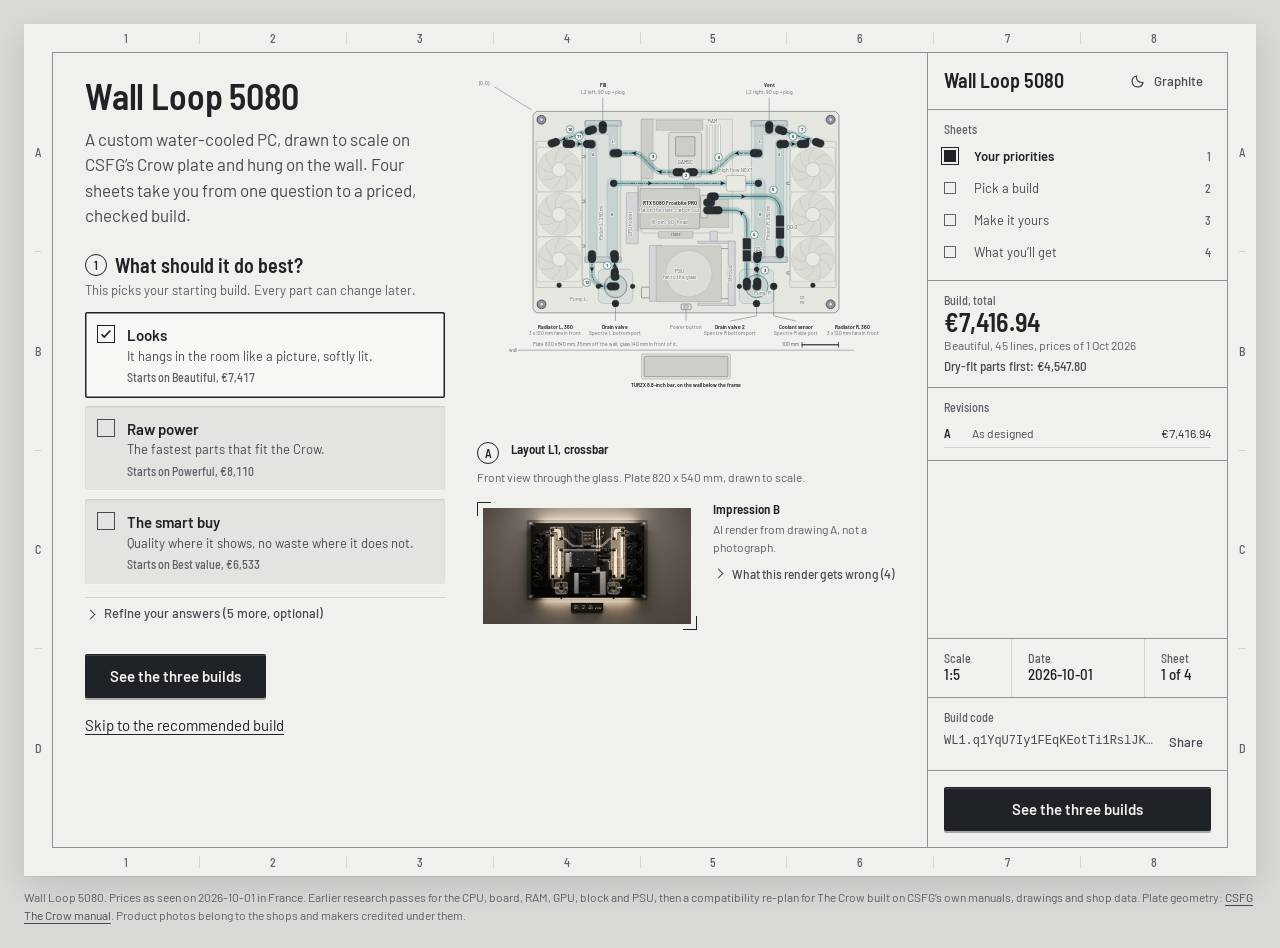
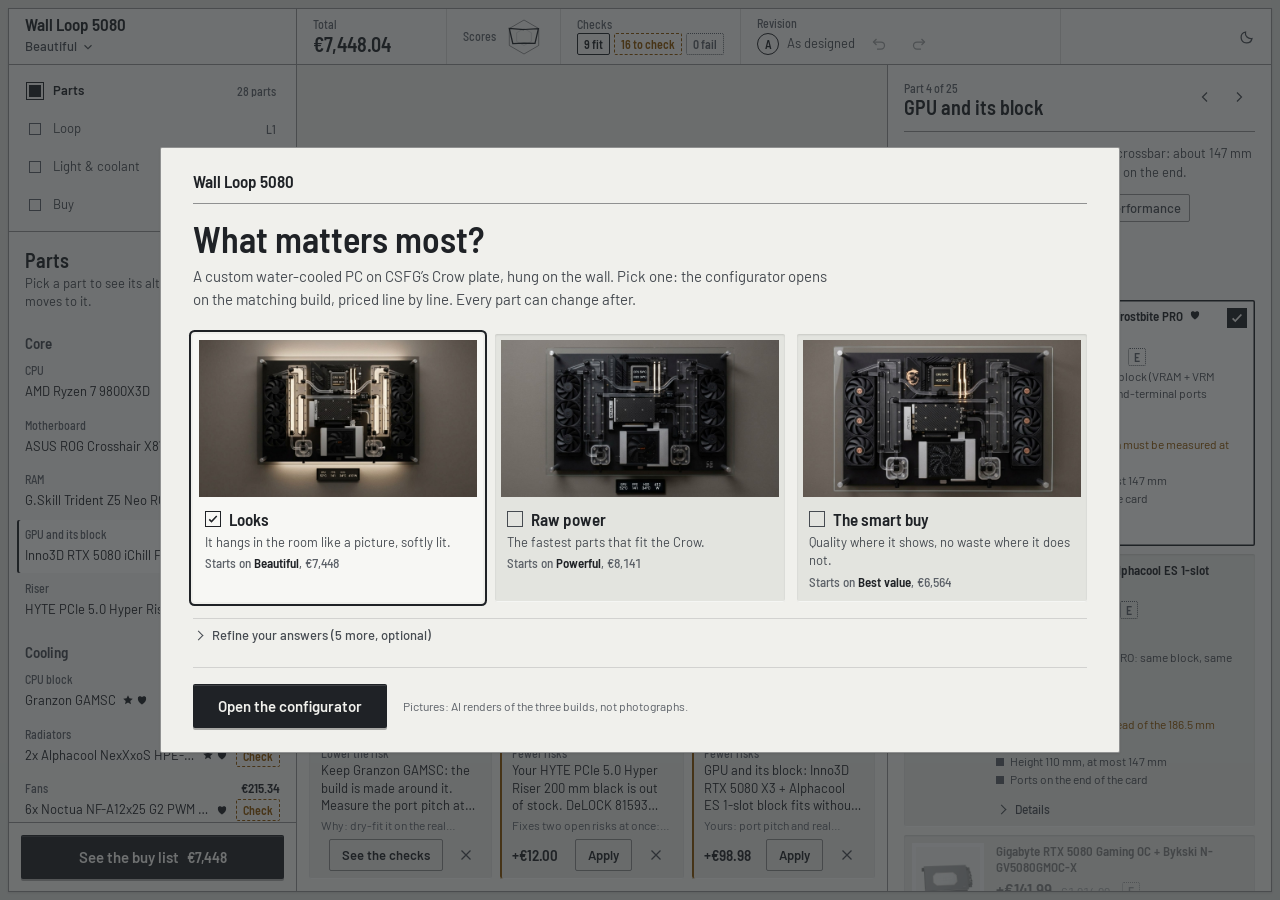
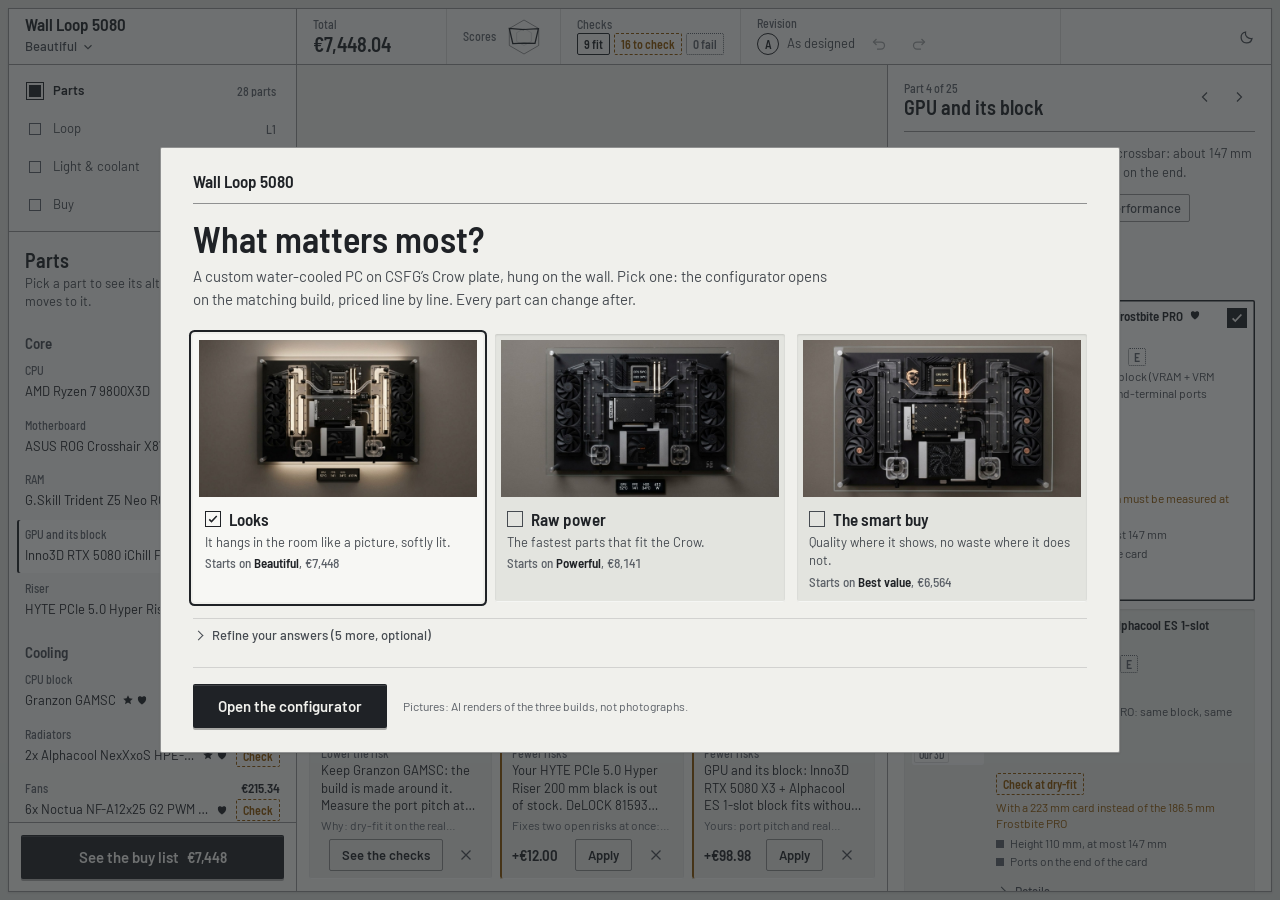
